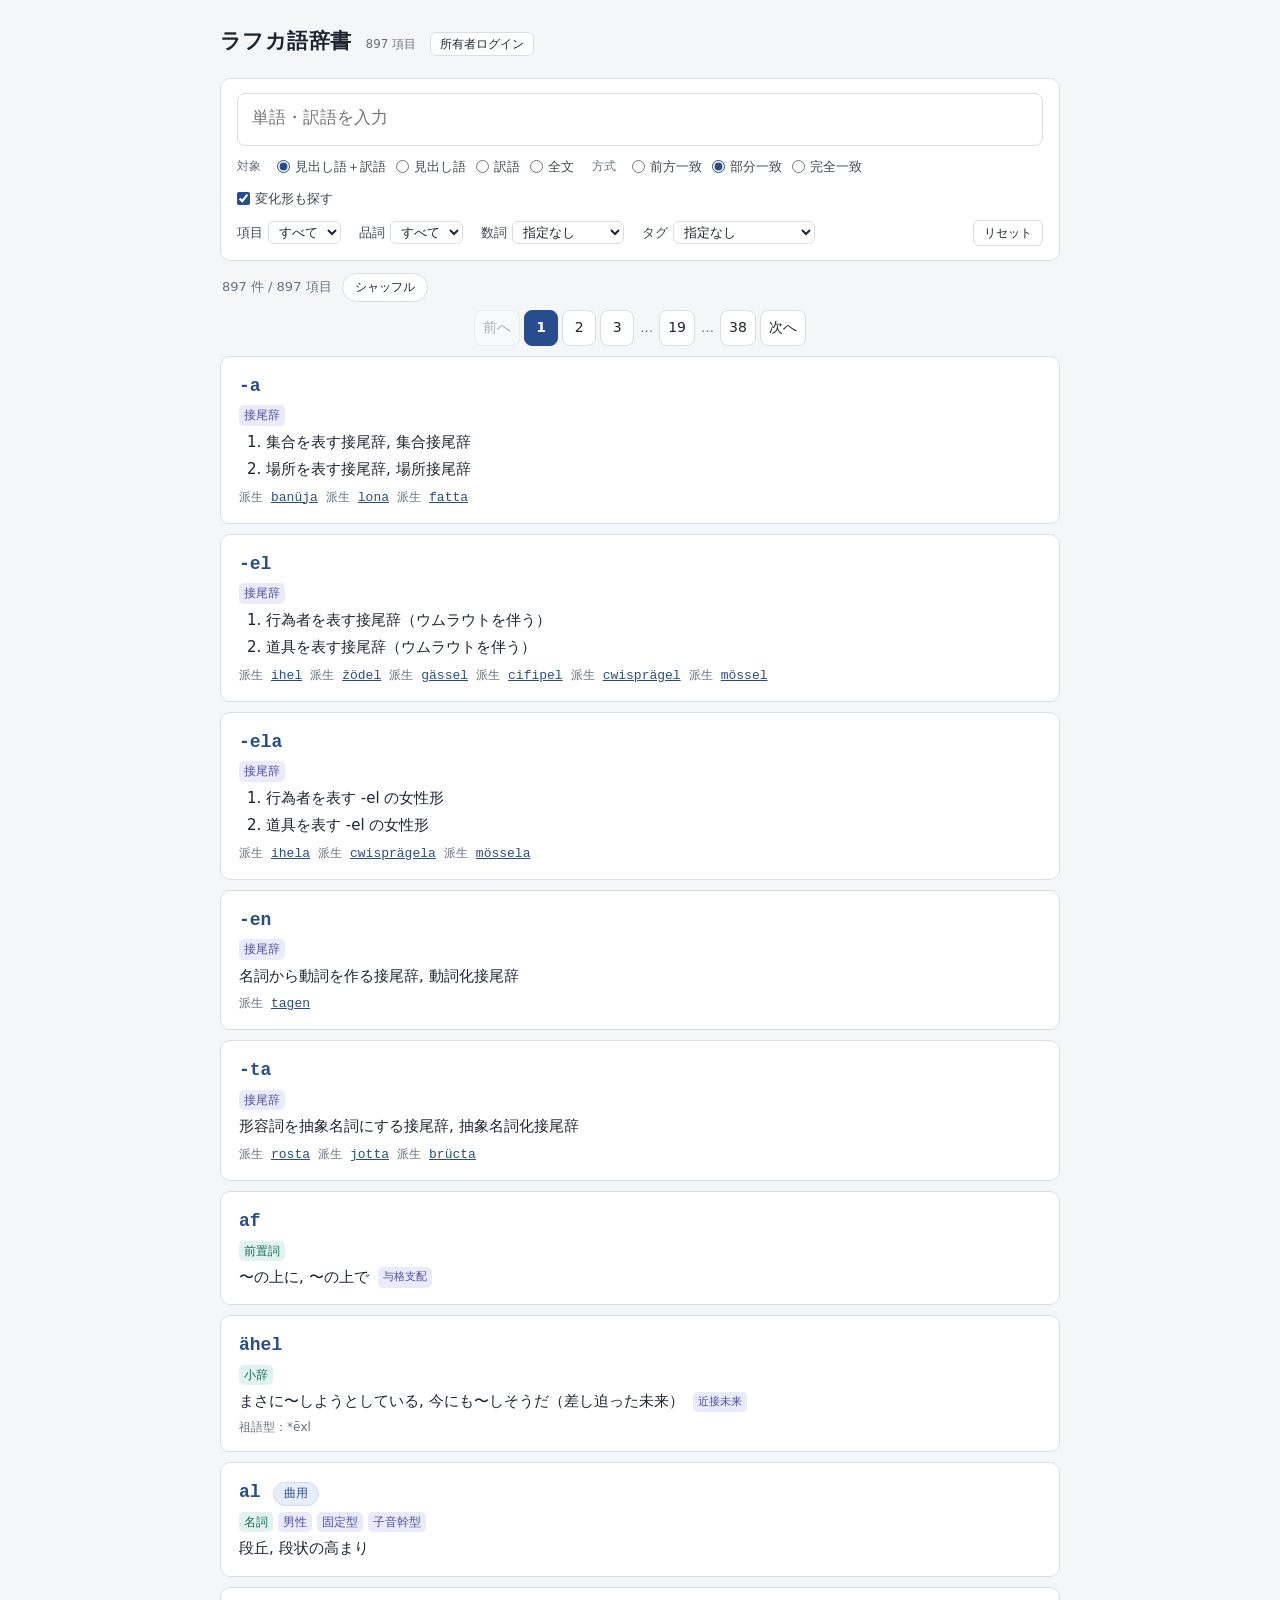
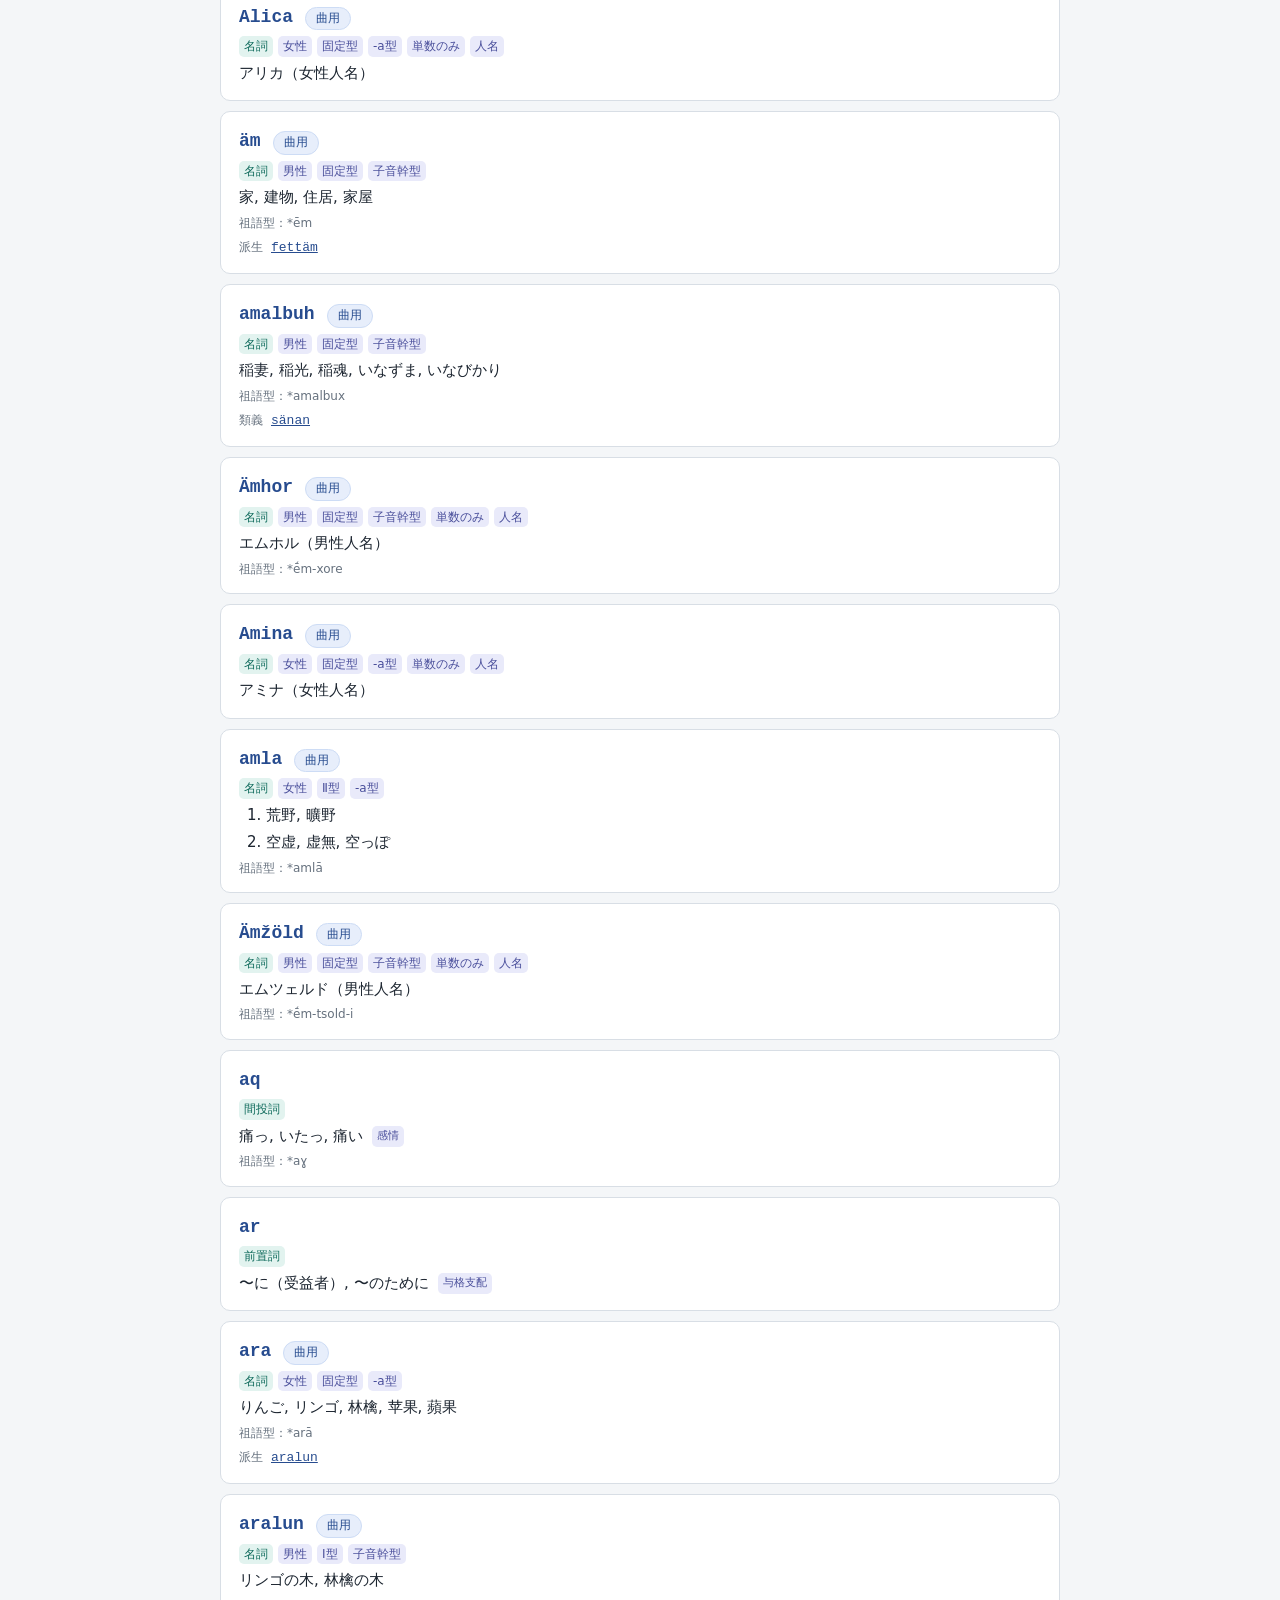
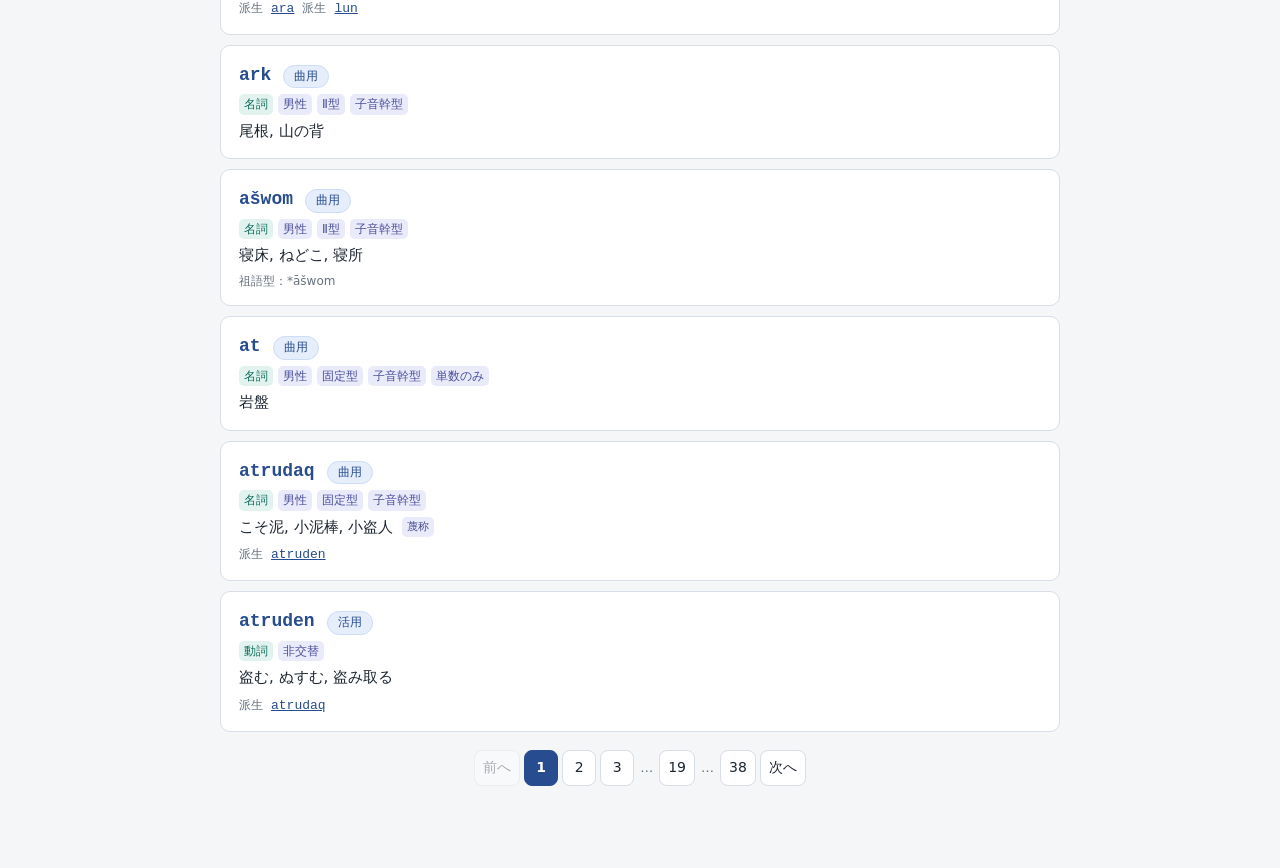
==== index.html @ 8bf3932c "Update dictionary entries: -ta, brücta, brüq" ====
<!doctype html>
<html lang="ja">
<head>
  <meta charset="utf-8">
  <meta name="viewport" content="width=device-width, initial-scale=1">
  <meta name="color-scheme" content="light">
  <meta name="robots" content="noindex, nofollow, noarchive">
  <meta http-equiv="Content-Security-Policy" content="default-src 'none'; script-src 'unsafe-inline'; style-src 'unsafe-inline'; img-src data:; connect-src https://api.github.com; base-uri 'none'; form-action 'none'">
  <title>ラフカ語辞書</title>
  <style>:root {
  --ink: #1c2530;
  --paper: #f4f6f8;
  --card: #ffffff;
  --line: #d8dee5;
  --accent: #274c8f;
  --accent-bg: #e7eefb;
  --meta: #66717e;
  --pos: #0f6b5c;
  --pos-bg: #e2f3ef;
  --class: #4a4f9b;
  --class-bg: #e9eafa;
}
* {
  box-sizing: border-box;
}
[hidden] {
  display: none !important;
}
body {
  margin: 0;
  background: var(--paper);
  color: var(--ink);
  font-family: 'Hiragino Sans', 'Noto Sans JP', 'Yu Gothic UI', system-ui, sans-serif;
  font-size: 15px;
  line-height: 1.7;
}
.wrap {
  max-width: 880px;
  margin: 0 auto;
  padding: 24px 20px 64px;
}
header {
  display: flex;
  align-items: baseline;
  gap: 14px;
  flex-wrap: wrap;
  margin-bottom: 12px;
}
header h1 {
  font-size: 21px;
  margin: 0;
  letter-spacing: 0.02em;
}
.stat {
  font-size: 12px;
  color: var(--meta);
}
a {
  color: var(--accent);
}
button,
input,
select {
  font: inherit;
}
button {
  cursor: pointer;
}
button,
select {
  color: var(--ink);
}
:focus-visible {
  outline: 2px solid var(--accent);
  outline-offset: 2px;
}
.searchbar {
  position: sticky;
  top: 0;
  z-index: 5;
  background: var(--paper);
  padding: 6px 0 12px;
}
.panel {
  background: var(--card);
  border: 1px solid var(--line);
  border-radius: 10px;
  padding: 14px 16px;
}
#query {
  width: 100%;
  min-width: 0;
  color: var(--ink);
  background: var(--card);
  font-size: 17px;
  padding: 11px 14px;
  border: 1px solid var(--line);
  border-radius: 8px;
  font-family: 'SF Mono', Consolas, 'Noto Sans Mono', monospace;
}
#query:focus {
  outline: 2px solid var(--accent);
  outline-offset: 1px;
  border-color: var(--accent);
}
.opts {
  display: flex;
  gap: 10px 18px;
  flex-wrap: wrap;
  margin-top: 10px;
  font-size: 13px;
  color: #3d4652;
}
.opts label {
  display: flex;
  align-items: center;
  gap: 5px;
  cursor: pointer;
}
.opts fieldset {
  border: none;
  margin: 0;
  padding: 0;
  display: flex;
  gap: 10px;
  align-items: center;
  flex-wrap: wrap;
}
.opts legend {
  float: left;
  padding: 0 6px 0 0;
  color: var(--meta);
  font-size: 12px;
}
.opts input {
  margin: 0;
  accent-color: var(--accent);
}
.opts select {
  max-width: 190px;
  font-size: 13px;
  padding: 2px 6px;
  border: 1px solid var(--line);
  border-radius: 6px;
  background: var(--card);
}
#reset,
#clear-tag {
  font-size: 12px;
  border: 1px solid var(--line);
  border-radius: 6px;
  background: var(--card);
  padding: 2px 10px;
}
#reset {
  margin-left: auto;
}
.result-bar {
  display: flex;
  align-items: center;
  flex-wrap: wrap;
  gap: 10px;
  font-size: 12px;
  color: var(--meta);
  margin: 0 2px 8px;
}
#count {
  font-size: 13px;
  margin: 0;
}
#shuffle {
  padding: 3px 12px;
  font-size: 12px;
  border: 1px solid var(--line);
  border-radius: 99px;
  background: var(--card);
}
#shuffle:hover:not(:disabled) {
  border-color: var(--accent);
  color: var(--accent);
}
#shuffle:disabled {
  opacity: 0.35;
  cursor: default;
}
.entry {
  background: var(--card);
  border: 1px solid var(--line);
  border-radius: 10px;
  padding: 14px 18px;
  margin-bottom: 10px;
  overflow-wrap: anywhere;
}
.entry-head {
  display: flex;
  gap: 12px;
  align-items: baseline;
  flex-wrap: wrap;
  margin-bottom: 4px;
}
.entry h2 {
  margin: 0;
  font-size: 18px;
  font-family: 'SF Mono', Consolas, monospace;
  color: var(--accent);
}
.conjbtn {
  font-size: 11.5px;
  color: var(--accent);
  background: var(--accent-bg);
  border: 1px solid #cddcf5;
  border-radius: 99px;
  padding: 1px 10px;
}
.conjbtn:hover {
  background: #d8e5fa;
}
.conjbtn[aria-expanded='true'] {
  background: var(--accent);
  border-color: var(--accent);
  color: #fff;
}
.tags {
  display: flex;
  flex-wrap: wrap;
  gap: 3px 5px;
  margin: 0 0 4px;
}
.tag {
  border: none;
  border-radius: 5px;
  padding: 0 5px;
  font-size: 12px;
  line-height: 1.7;
  color: var(--class);
  background: var(--class-bg);
}
.tag.pos {
  color: var(--pos);
  background: var(--pos-bg);
}
.tag:hover {
  text-decoration: underline;
}
.meaning {
  margin: 0;
  white-space: pre-wrap;
}
.meaning.senses {
  padding-left: 1.8em;
}
.meaning.senses li + li {
  margin-top: 2px;
}
.etym {
  margin: 2px 0 0;
  font-size: 12px;
  color: var(--meta);
}
.forms {
  margin: 8px 0 4px;
  padding: 10px 14px;
  background: #f8fafb;
  border: 1px solid var(--line);
  border-radius: 8px;
}
.forms h3 {
  margin: 12px 0 4px;
  font-size: 13px;
  font-weight: 600;
}
.forms h3:first-child {
  margin-top: 0;
}
.table-wrap {
  overflow-x: auto;
}
table {
  border-collapse: collapse;
  font-size: 14px;
  width: 100%;
}
th {
  text-align: left;
  font-weight: 400;
  color: var(--meta);
  padding: 2px 14px 2px 0;
  white-space: nowrap;
  vertical-align: top;
  font-size: 12px;
}
thead th {
  border-bottom: 1px solid var(--line);
}
td {
  padding: 3px 14px 3px 0;
  vertical-align: top;
}
td:last-child {
  padding-right: 0;
}
.cell-value {
  font-family: 'SF Mono', Consolas, monospace;
}
.relations {
  display: flex;
  flex-wrap: wrap;
  align-items: baseline;
  gap: 2px 8px;
  font-size: 12px;
  color: var(--meta);
  margin-top: 4px;
}
.relation {
  border: none;
  padding: 0;
  background: none;
  font-family: 'SF Mono', Consolas, monospace;
  font-size: 13px;
  color: var(--accent);
  text-decoration: underline;
}
.empty {
  padding: 10px 14px;
  border: 1px solid var(--line);
  border-radius: 8px;
  background: var(--card);
  font-size: 13px;
}
.pager {
  display: flex;
  justify-content: center;
  align-items: center;
  flex-wrap: wrap;
  gap: 4px;
  margin: 18px 0;
  font-size: 13px;
}
#pager-top {
  margin: 4px 0 10px;
}
.pager button {
  min-width: 34px;
  height: 36px;
  padding: 0 8px;
  font-size: 14px;
  border: 1px solid var(--line);
  border-radius: 8px;
  background: var(--card);
}
.pager button:hover:not(:disabled) {
  border-color: var(--accent);
  color: var(--accent);
}
.pager button:disabled {
  opacity: 0.35;
  cursor: default;
}
.pager button[aria-current='page'],
.pager button[aria-current='page']:hover {
  background: var(--accent);
  border-color: var(--accent);
  color: #fff;
  font-weight: 600;
}
.pager .gap {
  color: var(--meta);
  padding: 0 2px;
}
@media (max-width: 560px) {
  .wrap {
    padding: 16px 12px 40px;
  }
  header {
    gap: 4px 12px;
    margin-bottom: 8px;
  }
  header h1 {
    font-size: 20px;
  }
  .searchbar {
    position: static;
  }
  .panel {
    padding: 12px;
  }
  .opts {
    gap: 8px 12px;
  }
  .opts fieldset {
    gap: 6px 10px;
  }
  .entry {
    padding: 12px 14px;
  }
  .forms {
    padding: 8px 10px;
  }
}
/* Editing controls stay out of the reading view. */
textarea {
  font: inherit;
}
#edit-mode,
.editor-toolbar button,
.entry-edit-controls button,
.editor-dialog button {
  border: 1px solid var(--line);
  border-radius: 6px;
  background: var(--card);
  padding: 4px 10px;
  font-size: 13px;
}
#edit-mode {
  font-size: 12px;
  padding: 1px 9px;
}
.editor-toolbar {
  display: flex;
  flex-wrap: wrap;
  gap: 8px;
  margin: 12px 0;
}
.edit-status {
  font-size: 13px;
  margin: 4px 0;
  width: 100%;
  overflow-wrap: anywhere;
}
.entry-edit-controls {
  display: flex;
  gap: 8px;
  margin-top: 8px;
}
.entry-edit-controls:empty {
  display: none;
}
.editor-dialog {
  width: min(760px, calc(100% - 24px));
  max-height: calc(100dvh - 32px);
  padding: 20px;
  border: 1px solid var(--line);
  border-radius: 10px;
  color: var(--ink);
  background: var(--card);
  overflow: auto;
}
.editor-dialog::backdrop {
  background: #1c253080;
}
.editor-dialog h2 {
  font-size: 19px;
  margin: 0 0 12px;
}
.editor-dialog h3 {
  font-size: 15px;
  margin: 20px 0 8px;
}
.editor-dialog input,
.editor-dialog select,
.editor-dialog textarea {
  width: 100%;
  min-width: 0;
  border: 1px solid var(--line);
  border-radius: 5px;
  background: white;
  color: var(--ink);
  padding: 6px 8px;
}
.editor-dialog input {
  font-family: 'SF Mono', Consolas, monospace;
}
.editor-dialog label {
  display: block;
  font-size: 13px;
}
.editor-grid {
  display: grid;
  grid-template-columns: 1fr 1fr;
  gap: 12px;
}
.editor-grid .wide {
  grid-column: 1 / -1;
}
.field-hint {
  grid-column: 1 / -1;
  margin-top: -8px;
  font-size: 12px;
  color: var(--meta);
}
.editor-dialog textarea {
  display: block;
  resize: vertical;
}
.editor-actions {
  display: flex;
  flex-wrap: wrap;
  gap: 10px;
  position: sticky;
  bottom: -20px;
  padding: 16px 0;
  background: white;
  border-top: 1px solid var(--line);
  margin-top: 20px;
}
.editor-actions .danger {
  color: #a72020;
  margin-left: auto;
}
.editor-dialog button.primary {
  background: var(--accent);
  color: white;
  border-color: var(--accent);
}
.editor-dialog button:disabled,
.editor-toolbar button:disabled {
  opacity: 0.45;
  cursor: default;
}
.edit-error {
  color: #a22b2b;
  font-size: 13px;
  margin: 0 0 10px;
}
.edit-error:empty {
  display: none;
}
.edit-table {
  min-width: 0;
  border: 1px solid var(--line);
  padding: 10px;
  margin: 10px 0;
  border-radius: 6px;
}
.edit-table legend {
  font-size: 12px;
  color: var(--meta);
}
.edit-table-heading {
  display: flex;
  gap: 8px;
  margin-bottom: 12px;
}
.edit-table-heading button {
  flex-shrink: 0;
}
.form-edit-row {
  display: grid;
  grid-template-columns: minmax(0, 1fr) minmax(0, 1.4fr) auto;
  gap: 7px;
  margin-bottom: 7px;
  align-items: start;
}
.form-edit-row input:first-child {
  font-family: inherit;
  font-size: 13px;
}
.change-row {
  display: flex;
  align-items: baseline;
  gap: 8px;
  margin-bottom: 8px;
  flex-wrap: wrap;
}
.relation-edit-row {
  display: grid;
  grid-template-columns: minmax(90px, 0.7fr) minmax(0, 2fr) auto;
  gap: 7px;
  align-items: start;
  margin-bottom: 12px;
}
.relation-picker {
  min-width: 0;
}
.relation-popup {
  margin-top: 4px;
  border: 1px solid var(--line);
  border-radius: 5px;
  overflow: hidden;
  background: white;
}
.relation-options {
  max-height: 240px;
  overflow-y: auto;
  overscroll-behavior: contain;
}
.editor-dialog .relation-option {
  display: block;
  width: 100%;
  border: 0;
  border-radius: 0;
  border-bottom: 1px solid var(--line);
  padding: 9px 10px;
  text-align: left;
  overflow-wrap: anywhere;
}
.editor-dialog .relation-option:hover,
.editor-dialog .relation-option[aria-selected='true'] {
  background: #eaf0fb;
}
.relation-option-title {
  display: flex;
  flex-wrap: wrap;
  gap: 8px;
  align-items: baseline;
}
.relation-option-title strong {
  font-size: 15px;
}
.relation-pos,
.relation-meaning,
.relation-status {
  font-size: 12px;
  color: var(--meta);
}
.relation-meaning {
  display: block;
  margin-top: 3px;
  white-space: pre-line;
}
.relation-status {
  margin: 0;
  padding: 7px 10px;
}
#owner-login {
  width: min(460px, calc(100% - 24px));
}
#owner-login p {
  font-size: 13px;
}
#owner-login label {
  margin-top: 16px;
}
#owner-login button {
  margin-right: 8px;
}
#changes-dialog > button {
  margin: 8px 8px 0 0;
}
@media (max-width: 560px) {
  .editor-dialog {
    padding: 14px;
  }
  .editor-grid {
    grid-template-columns: 1fr;
  }
  .editor-actions {
    bottom: -14px;
  }
  .form-edit-row {
    grid-template-columns: minmax(0, 1fr) auto;
  }
  .form-edit-row input:first-child {
    grid-column: 1;
  }
  .form-edit-row input:nth-child(2),
  .form-edit-row select {
    grid-column: 1;
    grid-row: 2;
  }
  .form-edit-row button {
    grid-column: 2;
    grid-row: 1 / 3;
  }
  .relation-edit-row {
    grid-template-columns: minmax(0, 1fr) auto;
  }
  .relation-edit-row > select {
    grid-column: 1;
    grid-row: 1;
  }
  .relation-picker {
    grid-column: 1 / -1;
    grid-row: 2;
  }
  .relation-edit-row > button {
    grid-column: 2;
    grid-row: 1;
  }
}

.form-edit-row:has(button:nth-child(4)) {
  grid-template-columns: minmax(0, 1fr) minmax(0, 1.4fr) auto auto;
}
@media (max-width: 560px) {
  .form-edit-row:has(button:nth-child(4)) {
    grid-template-columns: minmax(0, 1fr) auto;
  }
  .form-edit-row button:nth-child(3) {
    grid-row: 1;
  }
  .form-edit-row button:nth-child(4) {
    grid-row: 2;
  }
}

.sense-tags {
  display: inline-flex;
  flex-wrap: wrap;
  gap: 4px;
  margin-left: 9px;
  vertical-align: middle;
}
.sense-tags .tag {
  font-size: 11px;
  padding: 1px 5px;
}
.sense-editor {
  border: 1px solid var(--line);
  padding: 10px;
  margin: 0 0 12px;
  min-width: 0;
}
.sense-editor > legend {
  font-size: 13px;
}
.sense-editor details {
  margin-top: 8px;
  font-size: 12px;
}
.sense-editor summary {
  cursor: pointer;
  overflow-wrap: anywhere;
}
.sense-tag-group {
  border: 0;
  padding: 4px 0;
  margin: 8px 0;
}
.sense-tag-group legend {
  color: var(--meta);
}
.editor-dialog .sense-tag-group label {
  display: inline-flex;
  align-items: center;
  gap: 4px;
  margin-right: 14px;
}
.editor-dialog .sense-tag-group input {
  width: auto;
}
.sense-actions {
  display: flex;
  gap: 8px;
  margin-top: 8px;
}
.sense-actions:empty {
  display: none;
}
#add-sense {
  justify-self: start;
}
</style>
</head>
<body>
<div class="wrap">
  <header>
    <h1>ラフカ語辞書</h1>
    <span class="stat" id="stat"></span>
  </header>
  <main>
    <div class="searchbar"><form id="search-form" class="panel" role="search">
      <input id="query" type="search" placeholder="単語・訳語を入力" aria-label="検索語" autocomplete="off" spellcheck="false">
      <div class="opts">
        <fieldset><legend>対象</legend>
          <label><input type="radio" name="scope" value="both" checked>見出し語＋訳語</label>
          <label><input type="radio" name="scope" value="head">見出し語</label>
          <label><input type="radio" name="scope" value="trans">訳語</label>
          <label><input type="radio" name="scope" value="full">全文</label>
        </fieldset>
        <fieldset><legend>方式</legend>
          <label><input type="radio" name="mode" value="prefix">前方一致</label>
          <label><input type="radio" name="mode" value="partial" checked>部分一致</label>
          <label><input type="radio" name="mode" value="exact">完全一致</label>
        </fieldset>
      </div>
      <div class="opts">
        <label><input id="useinfl" type="checkbox" checked>変化形も探す</label>
      </div>
      <div class="opts filters">
        <label>項目 <select id="kind"><option value="">すべて</option><option>単語</option><option>接辞</option><option>接頭辞</option><option>接尾辞</option><option>慣用句</option></select></label>
        <label id="pos-filter">品詞 <select id="pos"><option value="">すべて</option></select></label>
        <label id="numeral-filter">数詞 <select id="numeral"><option value="">指定なし</option><option value="all">すべての数詞</option><option>基数</option><option>序数</option></select></label>
        <label id="gender-filter" hidden>性 <select id="gender" disabled><option value="">すべて</option><option value="M">男性</option><option value="F">女性</option><option value="N">中性</option></select></label>
        <label id="class-filter" hidden>分類 <select id="class" disabled><option value="">すべて</option></select></label>
        <label>タグ <select id="tag-filter"><option value="">指定なし</option></select></label>
        <button type="button" id="reset">リセット</button>
      </div>
    </form></div>
    <div class="result-bar"><p id="count" role="status" aria-live="polite"></p><button id="shuffle" type="button">シャッフル</button><span id="active-tag"></span><button id="clear-tag" hidden>タグ解除</button></div>
    <nav id="pager-top" class="pager" aria-label="検索結果のページ（上）"></nav>
    <div id="results"></div>
    <nav id="pager-bottom" class="pager" aria-label="検索結果のページ（下）"></nav>
  </main>
  <noscript>検索と語形表の表示にはJavaScriptを有効にしてください。</noscript>
</div>
<script id="dictionary-data">const DATA = {"partsOfSpeech":["名詞","代名詞","動詞","形容詞","連体詞","副詞","前置詞","接続詞","小辞","間投詞"],"entries":[{"id":"15f28641a962375b","head":"-a","pos":"","kind":"接辞","numeralType":"","numberRestriction":"","meaning":"集合を表す接尾辞, 集合接尾辞\n場所を表す接尾辞, 場所接尾辞","tags":["接尾辞"],"gender":"","class":"","protoForms":[],"relations":[{"title":"派生","head":"banüja","id":"f06ee3d86d16df71"},{"title":"派生","head":"lona","id":"14972890d454d124"},{"title":"派生","head":"fatta","id":"b48f6d73fd53af82"}],"senseTags":[],"tables":[]},{"id":"3f10bbf80aafb26c","head":"-el","pos":"","kind":"接辞","numeralType":"","numberRestriction":"","meaning":"行為者を表す接尾辞（ウムラウトを伴う）\n道具を表す接尾辞（ウムラウトを伴う）","tags":["接尾辞"],"gender":"","class":"","protoForms":[],"relations":[{"title":"派生","head":"ihel","id":"01973c72e1f0da30"},{"title":"派生","head":"žödel","id":"0f4985c0d0f4e429"},{"title":"派生","head":"gässel","id":"c159fe727e2372b6"},{"title":"派生","head":"cifipel","id":"75339c68048df859"},{"title":"派生","head":"cwisprägel","id":"e9687dd46f8fd589"},{"title":"派生","head":"mössel","id":"4f2d0b80cc97f2c5"}],"senseTags":[],"tables":[]},{"id":"26ae1ba4c255015d","head":"-ela","pos":"","kind":"接辞","numeralType":"","numberRestriction":"","meaning":"行為者を表す -el の女性形\n道具を表す -el の女性形","tags":["接尾辞"],"gender":"","class":"","protoForms":[],"relations":[{"title":"派生","head":"ihela","id":"12c9228c8b983745"},{"title":"派生","head":"cwisprägela","id":"d6ecd25d1b32edbb"},{"title":"派生","head":"mössela","id":"77eafa7f79fbac4a"}],"senseTags":[],"tables":[]},{"id":"b64df55cb77c185e","head":"-en","pos":"","kind":"接辞","numeralType":"","numberRestriction":"","meaning":"名詞から動詞を作る接尾辞, 動詞化接尾辞","tags":["接尾辞"],"gender":"","class":"","protoForms":[],"relations":[{"title":"派生","head":"tagen","id":"2887a986f74d8550"}],"senseTags":[],"tables":[]},{"id":"879826555bd03286","head":"-ta","pos":"","kind":"接辞","numeralType":"","numberRestriction":"","meaning":"形容詞を抽象名詞にする接尾辞, 抽象名詞化接尾辞","tags":["接尾辞"],"gender":"","class":"","protoForms":[],"relations":[{"title":"派生","head":"rosta","id":"5667f45ff712e306"},{"title":"派生","head":"jotta","id":"6af8245c60ae0785"},{"title":"派生","id":"340f5f311e35d48e","head":"brücta"}],"senseTags":[],"tables":[]},{"id":"531575f4b132cf4e","head":"af","pos":"前置詞","kind":"単語","numeralType":"","numberRestriction":"","meaning":"〜の上に, 〜の上で","tags":["前置詞"],"gender":"","class":"","protoForms":[],"relations":[],"senseTags":[{"meaning":"〜の上に, 〜の上で","tags":["与格支配"]}],"tables":[]},{"id":"5aa5a851bfd23be2","head":"ähel","pos":"小辞","kind":"単語","numeralType":"","numberRestriction":"","meaning":"まさに〜しようとしている, 今にも〜しそうだ（差し迫った未来）","tags":["小辞"],"gender":"","class":"","protoForms":["*ēxl"],"relations":[],"senseTags":[{"meaning":"まさに〜しようとしている, 今にも〜しそうだ（差し迫った未来）","tags":["近接未来"]}],"tables":[]},{"id":"e997f661d14137da","head":"al","pos":"名詞","kind":"単語","numeralType":"","numberRestriction":"","meaning":"段丘, 段状の高まり","tags":["名詞","男性","固定型","子音幹型"],"gender":"M","class":"固定型","protoForms":[],"relations":[],"tables":[{"title":"曲用","columns":["単数","複数"],"rows":[{"label":"主格","cells":[{"label":"単数主格","value":"al"},{"label":"複数主格","value":"ales"}]},{"label":"属格","cells":[{"label":"単数属格","value":"alen"},{"label":"複数属格","value":"alens"}]},{"label":"与格","cells":[{"label":"単数与格","value":"äler"},{"label":"複数与格","value":"älers"}]},{"label":"奪格","cells":[{"label":"単数奪格","value":"alu"},{"label":"複数奪格","value":"alus"}]},{"label":"再帰格","cells":[{"label":"単数再帰格","value":"alel"},{"label":"複数再帰格","value":"alels"}]}]}]},{"id":"b9977f8bef158422","head":"Alica","pos":"名詞","kind":"単語","numeralType":"","numberRestriction":"singular","meaning":"アリカ（女性人名）","tags":["名詞","女性","固定型","-a型","単数のみ","人名"],"gender":"F","class":"固定型","protoForms":[],"relations":[],"senseTags":[],"tables":[{"title":"曲用","columns":["単数"],"rows":[{"label":"主格","cells":[{"label":"単数主格","value":"Alica"}]},{"label":"属格","cells":[{"label":"単数属格","value":"Alican"}]},{"label":"与格","cells":[{"label":"単数与格","value":"Alicar"}]},{"label":"奪格","cells":[{"label":"単数奪格","value":"Alico"}]},{"label":"再帰格","cells":[{"label":"単数再帰格","value":"Alical"}]}]}]},{"id":"fe0e6ddb5424190e","head":"äm","pos":"名詞","kind":"単語","numeralType":"","numberRestriction":"","meaning":"家, 建物, 住居, 家屋","tags":["名詞","男性","固定型","子音幹型"],"gender":"M","class":"固定型","protoForms":["*ēm"],"relations":[{"title":"派生","head":"fettäm","id":"94c718b2df03a305"}],"senseTags":[],"inflection":{"version":1,"settings":{"nounPattern":"auto"},"overrides":{},"omitted":[]},"tables":[{"title":"曲用","columns":["単数","複数"],"rows":[{"label":"主格","cells":[{"label":"単数主格","value":"äm"},{"label":"複数主格","value":"ämes"}]},{"label":"属格","cells":[{"label":"単数属格","value":"ämen"},{"label":"複数属格","value":"ämens"}]},{"label":"与格","cells":[{"label":"単数与格","value":"ämer"},{"label":"複数与格","value":"ämers"}]},{"label":"奪格","cells":[{"label":"単数奪格","value":"ämu"},{"label":"複数奪格","value":"ämus"}]},{"label":"再帰格","cells":[{"label":"単数再帰格","value":"ämel"},{"label":"複数再帰格","value":"ämels"}]}]}]},{"id":"75ef390c42e535d0","head":"amalbuh","pos":"名詞","kind":"単語","numeralType":"","numberRestriction":"","meaning":"稲妻, 稲光, 稲魂, いなずま, いなびかり","tags":["名詞","男性","固定型","子音幹型"],"gender":"M","class":"固定型","protoForms":["*amalbux"],"relations":[{"title":"類義","id":"c30d9cc890d927f4","head":"sänan"}],"senseTags":[],"inflection":{"version":1,"settings":{"nounPattern":"auto"},"overrides":{},"omitted":[]},"tables":[{"title":"曲用","columns":["単数","複数"],"rows":[{"label":"主格","cells":[{"label":"単数主格","value":"amalbuh"},{"label":"複数主格","value":"amalbuhes"}]},{"label":"属格","cells":[{"label":"単数属格","value":"amalbuhen"},{"label":"複数属格","value":"amalbuhens"}]},{"label":"与格","cells":[{"label":"単数与格","value":"amalbüher"},{"label":"複数与格","value":"amalbühers"}]},{"label":"奪格","cells":[{"label":"単数奪格","value":"amalbuhu"},{"label":"複数奪格","value":"amalbuhus"}]},{"label":"再帰格","cells":[{"label":"単数再帰格","value":"amalbuhel"},{"label":"複数再帰格","value":"amalbuhels"}]}]}]},{"id":"c1a2fcb1b36bff71","head":"Ämhor","pos":"名詞","kind":"単語","numeralType":"","numberRestriction":"singular","meaning":"エムホル（男性人名）","tags":["名詞","男性","固定型","子音幹型","単数のみ","人名"],"gender":"M","class":"固定型","protoForms":["*ḗm-xore"],"relations":[],"senseTags":[],"inflection":{"version":1,"settings":{"nounPattern":"auto"},"overrides":{},"omitted":[]},"tables":[{"title":"曲用","columns":["単数"],"rows":[{"label":"主格","cells":[{"label":"単数主格","value":"Ämhor"}]},{"label":"属格","cells":[{"label":"単数属格","value":"Ämhoren"}]},{"label":"与格","cells":[{"label":"単数与格","value":"Ämhörer"}]},{"label":"奪格","cells":[{"label":"単数奪格","value":"Ämhoru"}]},{"label":"再帰格","cells":[{"label":"単数再帰格","value":"Ämhorel"}]}]}]},{"id":"0629edf6c59c575b","head":"Amina","pos":"名詞","kind":"単語","numeralType":"","numberRestriction":"singular","meaning":"アミナ（女性人名）","tags":["名詞","女性","固定型","-a型","単数のみ","人名"],"gender":"F","class":"固定型","protoForms":[],"relations":[],"senseTags":[],"tables":[{"title":"曲用","columns":["単数"],"rows":[{"label":"主格","cells":[{"label":"単数主格","value":"Amina"}]},{"label":"属格","cells":[{"label":"単数属格","value":"Aminan"}]},{"label":"与格","cells":[{"label":"単数与格","value":"Aminar"}]},{"label":"奪格","cells":[{"label":"単数奪格","value":"Amino"}]},{"label":"再帰格","cells":[{"label":"単数再帰格","value":"Aminal"}]}]}]},{"id":"3d057fda858f9b07","head":"amla","pos":"名詞","kind":"単語","numeralType":"","numberRestriction":"","meaning":"荒野, 曠野\n空虚, 虚無, 空っぽ","tags":["名詞","女性","Ⅱ型","-a型"],"gender":"F","class":"Ⅱ型","protoForms":["*amlā"],"relations":[],"senseTags":[],"inflection":{"version":1,"settings":{"nounPattern":"auto","obliqueStem":"eml"},"overrides":{},"omitted":[]},"tables":[{"title":"曲用","columns":["単数","複数"],"rows":[{"label":"主格","cells":[{"label":"単数主格","value":"amla"},{"label":"複数主格","value":"emlas"}]},{"label":"属格","cells":[{"label":"単数属格","value":"emlan"},{"label":"複数属格","value":"emlans"}]},{"label":"与格","cells":[{"label":"単数与格","value":"emlar"},{"label":"複数与格","value":"emlars"}]},{"label":"奪格","cells":[{"label":"単数奪格","value":"emlo"},{"label":"複数奪格","value":"emlos"}]},{"label":"再帰格","cells":[{"label":"単数再帰格","value":"emlal"},{"label":"複数再帰格","value":"emlals"}]}]}]},{"id":"bdc4621a258b0bab","head":"Ämžöld","pos":"名詞","kind":"単語","numeralType":"","numberRestriction":"singular","meaning":"エムツェルド（男性人名）","tags":["名詞","男性","固定型","子音幹型","単数のみ","人名"],"gender":"M","class":"固定型","protoForms":["*ḗm-tsold-i"],"relations":[],"senseTags":[],"inflection":{"version":1,"settings":{"nounPattern":"auto"},"overrides":{},"omitted":[]},"tables":[{"title":"曲用","columns":["単数"],"rows":[{"label":"主格","cells":[{"label":"単数主格","value":"Ämžöld"}]},{"label":"属格","cells":[{"label":"単数属格","value":"Ämžölden"}]},{"label":"与格","cells":[{"label":"単数与格","value":"Ämžölder"}]},{"label":"奪格","cells":[{"label":"単数奪格","value":"Ämžöldu"}]},{"label":"再帰格","cells":[{"label":"単数再帰格","value":"Ämžöldel"}]}]}]},{"id":"9743f43978180060","head":"aq","pos":"間投詞","kind":"単語","numeralType":"","numberRestriction":"","meaning":"痛っ, いたっ, 痛い","tags":["間投詞"],"gender":"","class":"","protoForms":["*aɣ"],"relations":[],"senseTags":[{"meaning":"痛っ, いたっ, 痛い","tags":["感情"]}],"tables":[]},{"id":"b272cd98baf37f04","head":"ar","pos":"前置詞","kind":"単語","numeralType":"","numberRestriction":"","meaning":"〜に（受益者）, 〜のために","tags":["前置詞"],"gender":"","class":"","protoForms":[],"relations":[],"senseTags":[{"meaning":"〜に（受益者）, 〜のために","tags":["与格支配"]}],"tables":[]},{"id":"a147e6e223425f14","head":"ara","pos":"名詞","kind":"単語","numeralType":"","numberRestriction":"","meaning":"りんご, リンゴ, 林檎, 苹果, 蘋果","tags":["名詞","女性","固定型","-a型"],"gender":"F","class":"固定型","protoForms":["*arā"],"relations":[{"title":"派生","id":"f4a34967a7fb8101","head":"aralun"}],"senseTags":[],"inflection":{"version":1,"settings":{"nounPattern":"auto"},"overrides":{},"omitted":[]},"tables":[{"title":"曲用","columns":["単数","複数"],"rows":[{"label":"主格","cells":[{"label":"単数主格","value":"ara"},{"label":"複数主格","value":"aras"}]},{"label":"属格","cells":[{"label":"単数属格","value":"aran"},{"label":"複数属格","value":"arans"}]},{"label":"与格","cells":[{"label":"単数与格","value":"arar"},{"label":"複数与格","value":"arars"}]},{"label":"奪格","cells":[{"label":"単数奪格","value":"aro"},{"label":"複数奪格","value":"aros"}]},{"label":"再帰格","cells":[{"label":"単数再帰格","value":"aral"},{"label":"複数再帰格","value":"arals"}]}]}]},{"id":"f4a34967a7fb8101","head":"aralun","pos":"名詞","kind":"単語","numeralType":"","numberRestriction":"","meaning":"リンゴの木, 林檎の木","tags":["名詞","男性","Ⅰ型","子音幹型"],"gender":"M","class":"Ⅰ型","protoForms":[],"relations":[{"title":"派生","id":"a147e6e223425f14","head":"ara"},{"title":"派生","id":"dc7a77aaf2bb4e1b","head":"lun"}],"inflection":{"version":1,"settings":{"obliqueStem":"aralon","nounPattern":"auto"},"overrides":{},"omitted":[]},"tables":[{"title":"曲用","columns":["単数","複数"],"rows":[{"label":"主格","cells":[{"label":"単数主格","value":"aralun"},{"label":"複数主格","value":"aralones"}]},{"label":"属格","cells":[{"label":"単数属格","value":"aralonen"},{"label":"複数属格","value":"aralonens"}]},{"label":"与格","cells":[{"label":"単数与格","value":"aralöner"},{"label":"複数与格","value":"aralöners"}]},{"label":"奪格","cells":[{"label":"単数奪格","value":"aralonu"},{"label":"複数奪格","value":"aralonus"}]},{"label":"再帰格","cells":[{"label":"単数再帰格","value":"aralonel"},{"label":"複数再帰格","value":"aralonels"}]}]}]},{"id":"14d962418c47e141","head":"ark","pos":"名詞","kind":"単語","numeralType":"","numberRestriction":"","meaning":"尾根, 山の背","tags":["名詞","男性","Ⅱ型","子音幹型"],"gender":"M","class":"Ⅱ型","protoForms":[],"relations":[],"tables":[{"title":"曲用","columns":["単数","複数"],"rows":[{"label":"主格","cells":[{"label":"単数主格","value":"ark"},{"label":"複数主格","value":"erces"}]},{"label":"属格","cells":[{"label":"単数属格","value":"ercen"},{"label":"複数属格","value":"ercens"}]},{"label":"与格","cells":[{"label":"単数与格","value":"ercer"},{"label":"複数与格","value":"ercers"}]},{"label":"奪格","cells":[{"label":"単数奪格","value":"ercu"},{"label":"複数奪格","value":"ercus"}]},{"label":"再帰格","cells":[{"label":"単数再帰格","value":"ercel"},{"label":"複数再帰格","value":"ercels"}]}]}]},{"id":"b66becc88be1ad53","head":"ašwom","pos":"名詞","kind":"単語","numeralType":"","numberRestriction":"","meaning":"寝床, ねどこ, 寝所","tags":["名詞","男性","Ⅱ型","子音幹型"],"gender":"M","class":"Ⅱ型","protoForms":["*āšwom"],"relations":[],"senseTags":[],"tables":[{"title":"曲用","columns":["単数","複数"],"rows":[{"label":"主格","cells":[{"label":"単数主格","value":"ašwom"},{"label":"複数主格","value":"ašwumes"}]},{"label":"属格","cells":[{"label":"単数属格","value":"ašwumen"},{"label":"複数属格","value":"ašwumens"}]},{"label":"与格","cells":[{"label":"単数与格","value":"ašwümer"},{"label":"複数与格","value":"ašwümers"}]},{"label":"奪格","cells":[{"label":"単数奪格","value":"ašwumu"},{"label":"複数奪格","value":"ašwumus"}]},{"label":"再帰格","cells":[{"label":"単数再帰格","value":"ašwumel"},{"label":"複数再帰格","value":"ašwumels"}]}]}]},{"id":"d02801a311f3d35d","head":"at","pos":"名詞","kind":"単語","numeralType":"","numberRestriction":"singular","meaning":"岩盤","tags":["名詞","男性","固定型","子音幹型","単数のみ"],"gender":"M","class":"固定型","protoForms":[],"relations":[],"tables":[{"title":"曲用","columns":["単数"],"rows":[{"label":"主格","cells":[{"label":"単数主格","value":"at"}]},{"label":"属格","cells":[{"label":"単数属格","value":"aten"}]},{"label":"与格","cells":[{"label":"単数与格","value":"äter"}]},{"label":"奪格","cells":[{"label":"単数奪格","value":"atu"}]},{"label":"再帰格","cells":[{"label":"単数再帰格","value":"atel"}]}]}]},{"id":"ae0b90c8b35c059b","head":"atrudaq","pos":"名詞","kind":"単語","numeralType":"","numberRestriction":"","meaning":"こそ泥, 小泥棒, 小盗人","tags":["名詞","男性","固定型","子音幹型"],"gender":"M","class":"固定型","protoForms":[],"relations":[{"title":"派生","head":"atruden","id":"b80dde3e5d8a93c2"}],"senseTags":[{"meaning":"こそ泥, 小泥棒, 小盗人","tags":["蔑称"]}],"tables":[{"title":"曲用","columns":["単数","複数"],"rows":[{"label":"主格","cells":[{"label":"単数主格","value":"atrudaq"},{"label":"複数主格","value":"atrudaqes"}]},{"label":"属格","cells":[{"label":"単数属格","value":"atrudaqen"},{"label":"複数属格","value":"atrudaqens"}]},{"label":"与格","cells":[{"label":"単数与格","value":"atrudaqer"},{"label":"複数与格","value":"atrudaqers"}]},{"label":"奪格","cells":[{"label":"単数奪格","value":"atrudaqu"},{"label":"複数奪格","value":"atrudaqus"}]},{"label":"再帰格","cells":[{"label":"単数再帰格","value":"atrudaqel"},{"label":"複数再帰格","value":"atrudaqels"}]}]}]},{"id":"b80dde3e5d8a93c2","head":"atruden","pos":"動詞","kind":"単語","numeralType":"","numberRestriction":"","meaning":"盗む, ぬすむ, 盗み取る","tags":["動詞","非交替"],"gender":"","class":"非交替","protoForms":[],"relations":[{"title":"派生","head":"atrudaq","id":"ae0b90c8b35c059b"}],"senseTags":[],"tables":[{"title":"現在の人称活用","columns":["単数","複数"],"rows":[{"label":"1人称","cells":[{"label":"現在1単数","value":"atrudas"},{"label":"現在1複数","value":"atrudev"}]},{"label":"2人称","cells":[{"label":"現在2単数","value":"atrudeč"},{"label":"現在2複数","value":"atrudeg"}]},{"label":"3人称","cells":[{"label":"現在3単数","value":"atrud"},{"label":"現在3複数","value":"atruži"}]}]},{"title":"時制・法・非定形","columns":["語形"],"rows":[{"label":"不定形","cells":[{"label":"不定形","value":"atruden"}]},{"label":"アオリスト","cells":[{"label":"アオリスト","value":"atrudit"}]},{"label":"命令単数","cells":[{"label":"命令単数","value":"atrud"}]},{"label":"命令複数","cells":[{"label":"命令複数","value":"atrudeg"}]},{"label":"接続法","cells":[{"label":"接続法","value":"atrudes"}]},{"label":"条件法","cells":[{"label":"条件法","value":"atrudan"}]},{"label":"動名詞","cells":[{"label":"動名詞","value":"atrudad"}]},{"label":"過去分詞","cells":[{"label":"過去分詞","value":"dijatrutt"}]}]}]},{"id":"95475391e5ee00b9","head":"äv","pos":"小辞","kind":"単語","numeralType":"","numberRestriction":"","meaning":"〜できる（状況的可能）, 〜することが可能である","tags":["小辞"],"gender":"","class":"","protoForms":[],"relations":[],"senseTags":[{"meaning":"〜できる（状況的可能）, 〜することが可能である","tags":["状況的可能"]}],"tables":[]},{"id":"064fefc3c8a7abf8","head":"avena","pos":"名詞","kind":"単語","numeralType":"","numberRestriction":"","meaning":"豚, ぶた, ブタ","tags":["名詞","女性","Ⅱ型","-a型"],"gender":"F","class":"Ⅱ型","protoForms":["*awenā"],"relations":[{"title":"派生","head":"avenaq","id":"84c160598d9b79b4"},{"title":"派生","id":"9362900da3f0b881","head":"fettavena"}],"senseTags":[],"tables":[{"title":"曲用","columns":["単数","複数"],"rows":[{"label":"主格","cells":[{"label":"単数主格","value":"avena"},{"label":"複数主格","value":"ävinas"}]},{"label":"属格","cells":[{"label":"単数属格","value":"ävinan"},{"label":"複数属格","value":"ävinans"}]},{"label":"与格","cells":[{"label":"単数与格","value":"ävinar"},{"label":"複数与格","value":"ävinars"}]},{"label":"奪格","cells":[{"label":"単数奪格","value":"ävino"},{"label":"複数奪格","value":"ävinos"}]},{"label":"再帰格","cells":[{"label":"単数再帰格","value":"ävinal"},{"label":"複数再帰格","value":"ävinals"}]}]}]},{"id":"84c160598d9b79b4","head":"avenaq","pos":"名詞","kind":"単語","numeralType":"","numberRestriction":"","meaning":"豚野郎, ブタ野郎（罵語）","tags":["名詞","女性","固定型","子音幹型"],"gender":"F","class":"固定型","protoForms":[],"relations":[{"title":"派生","head":"avena","id":"064fefc3c8a7abf8"}],"senseTags":[{"meaning":"豚野郎, ブタ野郎（罵語）","tags":["蔑称"]}],"tables":[{"title":"曲用","columns":["単数","複数"],"rows":[{"label":"主格","cells":[{"label":"単数主格","value":"avenaq"},{"label":"複数主格","value":"avenaqes"}]},{"label":"属格","cells":[{"label":"単数属格","value":"avenaqen"},{"label":"複数属格","value":"avenaqens"}]},{"label":"与格","cells":[{"label":"単数与格","value":"avenaqer"},{"label":"複数与格","value":"avenaqers"}]},{"label":"奪格","cells":[{"label":"単数奪格","value":"avenaqu"},{"label":"複数奪格","value":"avenaqus"}]},{"label":"再帰格","cells":[{"label":"単数再帰格","value":"avenaqel"},{"label":"複数再帰格","value":"avenaqels"}]}]}]},{"id":"256231a51c5837aa","head":"ažmelen","pos":"動詞","kind":"単語","numeralType":"","numberRestriction":"","meaning":"始める, はじめる, 開始する, 着手する","tags":["動詞","e/i交替"],"gender":"","class":"e/i交替","protoForms":["*atsmel-"],"relations":[],"senseTags":[],"tables":[{"title":"現在の人称活用","columns":["単数","複数"],"rows":[{"label":"1人称","cells":[{"label":"現在1単数","value":"ažmilas"},{"label":"現在1複数","value":"ažmilev"}]},{"label":"2人称","cells":[{"label":"現在2単数","value":"ažmileč"},{"label":"現在2複数","value":"ažmileg"}]},{"label":"3人称","cells":[{"label":"現在3単数","value":"ažmil"},{"label":"現在3複数","value":"ažmilsi"}]}]},{"title":"時制・法・非定形","columns":["語形"],"rows":[{"label":"不定形","cells":[{"label":"不定形","value":"ažmelen"}]},{"label":"アオリスト","cells":[{"label":"アオリスト","value":"ažmel"}]},{"label":"命令単数","cells":[{"label":"命令単数","value":"ažmel"}]},{"label":"命令複数","cells":[{"label":"命令複数","value":"ažmeleg"}]},{"label":"接続法","cells":[{"label":"接続法","value":"ažmiles"}]},{"label":"条件法","cells":[{"label":"条件法","value":"ažmelan"}]},{"label":"動名詞","cells":[{"label":"動名詞","value":"ažmilad"}]},{"label":"過去分詞","cells":[{"label":"過去分詞","value":"dijažmilt"}]}]}]},{"id":"ca9e21860c9e81b0","head":"baca","pos":"名詞","kind":"単語","numeralType":"","numberRestriction":"","meaning":"左, ひだり, 左側, 左方","tags":["名詞","女性","Ⅱ型","-a型"],"gender":"F","class":"Ⅱ型","protoForms":["*bakā"],"relations":[],"senseTags":[],"tables":[{"title":"曲用","columns":["単数","複数"],"rows":[{"label":"主格","cells":[{"label":"単数主格","value":"baca"},{"label":"複数主格","value":"becas"}]},{"label":"属格","cells":[{"label":"単数属格","value":"becan"},{"label":"複数属格","value":"becans"}]},{"label":"与格","cells":[{"label":"単数与格","value":"becar"},{"label":"複数与格","value":"becars"}]},{"label":"奪格","cells":[{"label":"単数奪格","value":"beco"},{"label":"複数奪格","value":"becos"}]},{"label":"再帰格","cells":[{"label":"単数再帰格","value":"becal"},{"label":"複数再帰格","value":"becals"}]}]}]},{"id":"7395e3febdebb4f0","head":"Badre","pos":"名詞","kind":"単語","numeralType":"","numberRestriction":"singular","meaning":"バドレ（男性人名）","tags":["名詞","男性","固定型","短語尾母音型","単数のみ","人名"],"gender":"M","class":"固定型","protoForms":[],"relations":[],"senseTags":[],"tables":[{"title":"曲用","columns":["単数"],"rows":[{"label":"主格","cells":[{"label":"単数主格","value":"Badre"}]},{"label":"属格","cells":[{"label":"単数属格","value":"Badren"}]},{"label":"与格","cells":[{"label":"単数与格","value":"Badrer"}]},{"label":"奪格","cells":[{"label":"単数奪格","value":"Badru"}]},{"label":"再帰格","cells":[{"label":"単数再帰格","value":"Badrel"}]}]}]},{"id":"3ede76af49adcd1a","head":"bajen","pos":"動詞","kind":"単語","numeralType":"","numberRestriction":"","meaning":"笑う, わらう, 笑い声を上げる","tags":["動詞","母音幹","不規則活用"],"gender":"","class":"母音幹","protoForms":["*baʔ-"],"relations":[],"senseTags":[],"tables":[{"title":"現在の人称活用","columns":["単数","複数"],"rows":[{"label":"1人称","cells":[{"label":"現在1単数","value":"bas"},{"label":"現在1複数","value":"bav"}]},{"label":"2人称","cells":[{"label":"現在2単数","value":"bač"},{"label":"現在2複数","value":"bag"}]},{"label":"3人称","cells":[{"label":"現在3単数","value":"ba"},{"label":"現在3複数","value":"basi"}]}]},{"title":"時制・法・非定形","columns":["語形"],"rows":[{"label":"不定形","cells":[{"label":"不定形","value":"bajen"}]},{"label":"アオリスト","cells":[{"label":"アオリスト","value":"bat"}]},{"label":"命令単数","cells":[{"label":"命令単数","value":"ba"}]},{"label":"命令複数","cells":[{"label":"命令複数","value":"bag"}]},{"label":"接続法","cells":[{"label":"接続法","value":"bas"}]},{"label":"条件法","cells":[{"label":"条件法","value":"ban"}]},{"label":"動名詞","cells":[{"label":"動名詞","value":"bad"}]},{"label":"過去分詞","cells":[{"label":"過去分詞","value":"dibat"}]}]}]},{"id":"258cbaac2b416ec1","head":"balal","pos":"名詞","kind":"単語","numeralType":"","numberRestriction":"","meaning":"爪, つめ, ツメ","tags":["名詞","男性","Ⅱ型","子音幹型"],"gender":"M","class":"Ⅱ型","protoForms":["*bālal"],"relations":[],"senseTags":[],"tables":[{"title":"曲用","columns":["単数","複数"],"rows":[{"label":"主格","cells":[{"label":"単数主格","value":"balal"},{"label":"複数主格","value":"baleles"}]},{"label":"属格","cells":[{"label":"単数属格","value":"balelen"},{"label":"複数属格","value":"balelens"}]},{"label":"与格","cells":[{"label":"単数与格","value":"baleler"},{"label":"複数与格","value":"balelers"}]},{"label":"奪格","cells":[{"label":"単数奪格","value":"balelu"},{"label":"複数奪格","value":"balelus"}]},{"label":"再帰格","cells":[{"label":"単数再帰格","value":"balelel"},{"label":"複数再帰格","value":"balelels"}]}]}]},{"id":"5b6d9391c40271c9","head":"Balv","pos":"名詞","kind":"単語","numeralType":"","numberRestriction":"singular","meaning":"バルヴ（男性人名）","tags":["名詞","男性","固定型","子音幹型","単数のみ","人名"],"gender":"M","class":"固定型","protoForms":["*bálw-"],"relations":[],"senseTags":[],"inflection":{"version":1,"settings":{"nounPattern":"auto"},"overrides":{},"omitted":[]},"tables":[{"title":"曲用","columns":["単数"],"rows":[{"label":"主格","cells":[{"label":"単数主格","value":"Balv"}]},{"label":"属格","cells":[{"label":"単数属格","value":"Balven"}]},{"label":"与格","cells":[{"label":"単数与格","value":"Bälver"}]},{"label":"奪格","cells":[{"label":"単数奪格","value":"Balvu"}]},{"label":"再帰格","cells":[{"label":"単数再帰格","value":"Balvel"}]}]}]},{"id":"f97aba6ba9af5ec7","head":"balva","pos":"名詞","kind":"単語","numeralType":"","numberRestriction":"","meaning":"獅子, ライオン, しし","tags":["名詞","女性","Ⅱ型","-a型"],"gender":"F","class":"Ⅱ型","protoForms":["*balwā"],"relations":[],"senseTags":[],"tables":[{"title":"曲用","columns":["単数","複数"],"rows":[{"label":"主格","cells":[{"label":"単数主格","value":"balva"},{"label":"複数主格","value":"belvas"}]},{"label":"属格","cells":[{"label":"単数属格","value":"belvan"},{"label":"複数属格","value":"belvans"}]},{"label":"与格","cells":[{"label":"単数与格","value":"belvar"},{"label":"複数与格","value":"belvars"}]},{"label":"奪格","cells":[{"label":"単数奪格","value":"belvo"},{"label":"複数奪格","value":"belvos"}]},{"label":"再帰格","cells":[{"label":"単数再帰格","value":"belval"},{"label":"複数再帰格","value":"belvals"}]}]}]},{"id":"fdfe0d27f2f47ea3","head":"Balväm","pos":"名詞","kind":"単語","numeralType":"","numberRestriction":"singular","meaning":"バルヴェム（男性人名）","tags":["名詞","男性","固定型","子音幹型","単数のみ","人名"],"gender":"M","class":"固定型","protoForms":["*bálw-ēm"],"relations":[],"senseTags":[],"inflection":{"version":1,"settings":{"nounPattern":"auto"},"overrides":{},"omitted":[]},"tables":[{"title":"曲用","columns":["単数"],"rows":[{"label":"主格","cells":[{"label":"単数主格","value":"Balväm"}]},{"label":"属格","cells":[{"label":"単数属格","value":"Balvämen"}]},{"label":"与格","cells":[{"label":"単数与格","value":"Balvämer"}]},{"label":"奪格","cells":[{"label":"単数奪格","value":"Balvämu"}]},{"label":"再帰格","cells":[{"label":"単数再帰格","value":"Balvämel"}]}]}]},{"id":"e6f9fbd1062842c8","head":"bänn","pos":"名詞","kind":"単語","numeralType":"","numberRestriction":"singular","meaning":"学問, 学術, 学び","tags":["名詞","中性","固定型","子音幹型","単数のみ"],"gender":"N","class":"固定型","protoForms":[],"relations":[{"title":"派生","head":"bannen","id":"d46546c43fa4f847"}],"senseTags":[{"meaning":"学問, 学術, 学び","tags":["不可算"]}],"tables":[{"title":"曲用","columns":["単数"],"rows":[{"label":"主格","cells":[{"label":"単数主格","value":"bänn"}]},{"label":"属格","cells":[{"label":"単数属格","value":"bännen"}]},{"label":"与格","cells":[{"label":"単数与格","value":"bänner"}]},{"label":"奪格","cells":[{"label":"単数奪格","value":"bännu"}]},{"label":"再帰格","cells":[{"label":"単数再帰格","value":"bännel"}]}]}]},{"id":"d46546c43fa4f847","head":"bannen","pos":"動詞","kind":"単語","numeralType":"","numberRestriction":"","meaning":"学ぶ, まなぶ, 学習する, 勉強する","tags":["動詞","a/e交替"],"gender":"","class":"a/e交替","protoForms":[],"relations":[{"title":"派生","head":"bänn","id":"e6f9fbd1062842c8"}],"senseTags":[],"tables":[{"title":"現在の人称活用","columns":["単数","複数"],"rows":[{"label":"1人称","cells":[{"label":"現在1単数","value":"bennas"},{"label":"現在1複数","value":"bennev"}]},{"label":"2人称","cells":[{"label":"現在2単数","value":"benneč"},{"label":"現在2複数","value":"benneg"}]},{"label":"3人称","cells":[{"label":"現在3単数","value":"benn"},{"label":"現在3複数","value":"bennsi"}]}]},{"title":"時制・法・非定形","columns":["語形"],"rows":[{"label":"不定形","cells":[{"label":"不定形","value":"bannen"}]},{"label":"アオリスト","cells":[{"label":"アオリスト","value":"bann"}]},{"label":"命令単数","cells":[{"label":"命令単数","value":"bann"}]},{"label":"命令複数","cells":[{"label":"命令複数","value":"banneg"}]},{"label":"接続法","cells":[{"label":"接続法","value":"bennes"}]},{"label":"条件法","cells":[{"label":"条件法","value":"bannan"}]},{"label":"動名詞","cells":[{"label":"動名詞","value":"bennad"}]},{"label":"過去分詞","cells":[{"label":"過去分詞","value":"dibennt"}]}]}]},{"id":"0ff4013c884bdb74","head":"banüj","pos":"名詞","kind":"単語","numeralType":"","numberRestriction":"","meaning":"車輪, 車の輪, ホイール","tags":["名詞","中性","固定型","子音幹型"],"gender":"N","class":"固定型","protoForms":[],"relations":[{"title":"派生","head":"banujen","id":"b3092062773a36e4"},{"title":"派生","head":"banüja","id":"f06ee3d86d16df71"},{"title":"派生","head":"banüjhranta","id":"3dd71ed2c0ab8542"}],"senseTags":[],"tables":[{"title":"曲用","columns":["単数","複数"],"rows":[{"label":"主格","cells":[{"label":"単数主格","value":"banüj"},{"label":"複数主格","value":"banüji"}]},{"label":"属格","cells":[{"label":"単数属格","value":"banüjen"},{"label":"複数属格","value":"banüjins"}]},{"label":"与格","cells":[{"label":"単数与格","value":"banüjer"},{"label":"複数与格","value":"banüjirs"}]},{"label":"奪格","cells":[{"label":"単数奪格","value":"banüju"},{"label":"複数奪格","value":"banüjus"}]},{"label":"再帰格","cells":[{"label":"単数再帰格","value":"banüjel"},{"label":"複数再帰格","value":"banüjils"}]}]}]},{"id":"f06ee3d86d16df71","head":"banüja","pos":"名詞","kind":"単語","numeralType":"","numberRestriction":"","meaning":"車, 車両, 車輌\n自動車, 乗用車","tags":["名詞","女性","固定型","-a型"],"gender":"F","class":"固定型","protoForms":[],"relations":[{"title":"派生","head":"banüj","id":"0ff4013c884bdb74"},{"title":"派生","head":"-a","id":"15f28641a962375b"}],"senseTags":[],"inflection":{"version":1,"settings":{"nounPattern":"auto"},"overrides":{},"omitted":[]},"tables":[{"title":"曲用","columns":["単数","複数"],"rows":[{"label":"主格","cells":[{"label":"単数主格","value":"banüja"},{"label":"複数主格","value":"banüjas"}]},{"label":"属格","cells":[{"label":"単数属格","value":"banüjan"},{"label":"複数属格","value":"banüjans"}]},{"label":"与格","cells":[{"label":"単数与格","value":"banüjar"},{"label":"複数与格","value":"banüjars"}]},{"label":"奪格","cells":[{"label":"単数奪格","value":"banüjo"},{"label":"複数奪格","value":"banüjos"}]},{"label":"再帰格","cells":[{"label":"単数再帰格","value":"banüjal"},{"label":"複数再帰格","value":"banüjals"}]}]}]},{"id":"b3092062773a36e4","head":"banujen","pos":"動詞","kind":"単語","numeralType":"","numberRestriction":"","meaning":"転がる, ころがる, 転がっていく","tags":["動詞","非交替"],"gender":"","class":"非交替","protoForms":[],"relations":[{"title":"派生","head":"banüj","id":"0ff4013c884bdb74"}],"senseTags":[{"meaning":"転がる, ころがる, 転がっていく","tags":["自動"]}],"tables":[{"title":"現在の人称活用","columns":["単数","複数"],"rows":[{"label":"1人称","cells":[{"label":"現在1単数","value":"banujas"},{"label":"現在1複数","value":"banujev"}]},{"label":"2人称","cells":[{"label":"現在2単数","value":"banuječ"},{"label":"現在2複数","value":"banujeg"}]},{"label":"3人称","cells":[{"label":"現在3単数","value":"banuj"},{"label":"現在3複数","value":"banujsi"}]}]},{"title":"時制・法・非定形","columns":["語形"],"rows":[{"label":"不定形","cells":[{"label":"不定形","value":"banujen"}]},{"label":"アオリスト","cells":[{"label":"アオリスト","value":"banujit"}]},{"label":"命令単数","cells":[{"label":"命令単数","value":"banuj"}]},{"label":"命令複数","cells":[{"label":"命令複数","value":"banujeg"}]},{"label":"接続法","cells":[{"label":"接続法","value":"banujes"}]},{"label":"条件法","cells":[{"label":"条件法","value":"banujan"}]},{"label":"動名詞","cells":[{"label":"動名詞","value":"banujad"}]},{"label":"過去分詞","cells":[{"label":"過去分詞","value":"dibanujt"}]}]}]},{"id":"3dd71ed2c0ab8542","head":"banüjhranta","pos":"名詞","kind":"単語","numeralType":"","numberRestriction":"","meaning":"荷車, 台車, 手押し車","tags":["名詞","女性","固定型","-a型"],"gender":"F","class":"固定型","protoForms":[],"relations":[{"title":"派生","head":"banüj","id":"0ff4013c884bdb74"},{"title":"派生","head":"hranta","id":"b8126f4913d8f769"}],"senseTags":[],"inflection":{"version":1,"settings":{"nounPattern":"auto"},"overrides":{},"omitted":[]},"tables":[{"title":"曲用","columns":["単数","複数"],"rows":[{"label":"主格","cells":[{"label":"単数主格","value":"banüjhranta"},{"label":"複数主格","value":"banüjhrantas"}]},{"label":"属格","cells":[{"label":"単数属格","value":"banüjhrantan"},{"label":"複数属格","value":"banüjhrantans"}]},{"label":"与格","cells":[{"label":"単数与格","value":"banüjhrantar"},{"label":"複数与格","value":"banüjhrantars"}]},{"label":"奪格","cells":[{"label":"単数奪格","value":"banüjhranto"},{"label":"複数奪格","value":"banüjhrantos"}]},{"label":"再帰格","cells":[{"label":"単数再帰格","value":"banüjhrantal"},{"label":"複数再帰格","value":"banüjhrantals"}]}]}]},{"id":"a0d86c752f735142","head":"barun","pos":"名詞","kind":"単語","numeralType":"","numberRestriction":"singular","meaning":"大麦, オオムギ, おおむぎ","tags":["名詞","男性","固定型","子音幹型","単数のみ"],"gender":"M","class":"固定型","protoForms":[],"relations":[],"senseTags":[{"meaning":"大麦, オオムギ, おおむぎ","tags":["不可算"]}],"inflection":{"version":1,"settings":{"obliqueStem":"barun","nounPattern":"auto"},"overrides":{},"omitted":[]},"tables":[{"title":"曲用","columns":["語形"],"rows":[{"label":"単数主格","cells":[{"label":"単数主格","value":"barun"}]},{"label":"単数属格","cells":[{"label":"単数属格","value":"barunen"}]},{"label":"単数与格","cells":[{"label":"単数与格","value":"barüner"}]},{"label":"単数奪格","cells":[{"label":"単数奪格","value":"barunu"}]},{"label":"単数再帰格","cells":[{"label":"単数再帰格","value":"barunel"}]}]}]},{"id":"afb6f362c72aaff7","head":"barz","pos":"名詞","kind":"単語","numeralType":"","numberRestriction":"","meaning":"砂嘴","tags":["名詞","男性","固定型","子音幹型"],"gender":"M","class":"固定型","protoForms":[],"relations":[],"tables":[{"title":"曲用","columns":["単数","複数"],"rows":[{"label":"主格","cells":[{"label":"単数主格","value":"barz"},{"label":"複数主格","value":"barzes"}]},{"label":"属格","cells":[{"label":"単数属格","value":"barzen"},{"label":"複数属格","value":"barzens"}]},{"label":"与格","cells":[{"label":"単数与格","value":"bärzer"},{"label":"複数与格","value":"bärzers"}]},{"label":"奪格","cells":[{"label":"単数奪格","value":"barzu"},{"label":"複数奪格","value":"barzus"}]},{"label":"再帰格","cells":[{"label":"単数再帰格","value":"barzel"},{"label":"複数再帰格","value":"barzels"}]}]}]},{"id":"e1a660bd5f37ed0e","head":"bažod","pos":"名詞","kind":"単語","numeralType":"","numberRestriction":"singular","meaning":"土, つち, 土壌","tags":["名詞","男性","Ⅱ型","子音幹型","単数のみ"],"gender":"M","class":"Ⅱ型","protoForms":["*batsawd"],"relations":[{"title":"派生","id":"702fbae8b794787e","head":"bažodgisi"}],"senseTags":[{"meaning":"土, つち, 土壌","tags":["不可算"]}],"tables":[{"title":"曲用","columns":["単数"],"rows":[{"label":"主格","cells":[{"label":"単数主格","value":"bažod"}]},{"label":"属格","cells":[{"label":"単数属格","value":"bažuden"}]},{"label":"与格","cells":[{"label":"単数与格","value":"bažüder"}]},{"label":"奪格","cells":[{"label":"単数奪格","value":"bažudu"}]},{"label":"再帰格","cells":[{"label":"単数再帰格","value":"bažudel"}]}]}]},{"id":"702fbae8b794787e","head":"bažodgisi","pos":"名詞","kind":"単語","numeralType":"","numberRestriction":"","meaning":"ジャガイモ, 馬鈴薯, じゃがいも","tags":["名詞","中性","固定型","短語尾母音型"],"gender":"N","class":"固定型","protoForms":[],"relations":[{"title":"派生","id":"e1a660bd5f37ed0e","head":"bažod"},{"title":"派生","id":"e95d04cfd37ea8df","head":"gisi"}],"inflection":{"version":1,"settings":{"obliqueStem":"bažodgis","nounPattern":"short"},"overrides":{},"omitted":[]},"tables":[{"title":"曲用","columns":["単数","複数"],"rows":[{"label":"主格","cells":[{"label":"単数主格","value":"bažodgisi"},{"label":"複数主格","value":"bažodgisi"}]},{"label":"属格","cells":[{"label":"単数属格","value":"bažodgisin"},{"label":"複数属格","value":"bažodgisins"}]},{"label":"与格","cells":[{"label":"単数与格","value":"bažodgisir"},{"label":"複数与格","value":"bažodgisirs"}]},{"label":"奪格","cells":[{"label":"単数奪格","value":"bažodgisu"},{"label":"複数奪格","value":"bažodgisus"}]},{"label":"再帰格","cells":[{"label":"単数再帰格","value":"bažodgisil"},{"label":"複数再帰格","value":"bažodgisils"}]}]}]},{"id":"c85dee50ec97ba8e","head":"bef","pos":"名詞","kind":"単語","numeralType":"","numberRestriction":"","meaning":"ブナ, 橅, 山毛欅","tags":["名詞","男性","固定型","子音幹型"],"gender":"M","class":"固定型","protoForms":[],"relations":[],"senseTags":[],"inflection":{"version":1,"settings":{"nounPattern":"auto"},"overrides":{},"omitted":[]},"tables":[{"title":"曲用","columns":["単数","複数"],"rows":[{"label":"主格","cells":[{"label":"単数主格","value":"bef"},{"label":"複数主格","value":"befes"}]},{"label":"属格","cells":[{"label":"単数属格","value":"befen"},{"label":"複数属格","value":"befens"}]},{"label":"与格","cells":[{"label":"単数与格","value":"befer"},{"label":"複数与格","value":"befers"}]},{"label":"奪格","cells":[{"label":"単数奪格","value":"befu"},{"label":"複数奪格","value":"befus"}]},{"label":"再帰格","cells":[{"label":"単数再帰格","value":"befel"},{"label":"複数再帰格","value":"befels"}]}]}]},{"id":"a09a50b1f6ab8f4f","head":"Begit","pos":"名詞","kind":"単語","numeralType":"","numberRestriction":"singular","meaning":"べギット（男性人名）","tags":["名詞","男性","固定型","子音幹型","単数のみ","人名"],"gender":"M","class":"固定型","protoForms":[],"relations":[],"senseTags":[],"tables":[{"title":"曲用","columns":["単数"],"rows":[{"label":"主格","cells":[{"label":"単数主格","value":"Begit"}]},{"label":"属格","cells":[{"label":"単数属格","value":"Begiten"}]},{"label":"与格","cells":[{"label":"単数与格","value":"Begiter"}]},{"label":"奪格","cells":[{"label":"単数奪格","value":"Begitu"}]},{"label":"再帰格","cells":[{"label":"単数再帰格","value":"Begitel"}]}]}]},{"id":"782ef0702628ddb0","head":"behuž","pos":"名詞","kind":"単語","numeralType":"","numberRestriction":"","meaning":"筋肉, 筋","tags":["名詞","男性","固定型","子音幹型"],"gender":"M","class":"固定型","protoForms":["*bexuts"],"relations":[],"senseTags":[],"tables":[{"title":"曲用","columns":["単数","複数"],"rows":[{"label":"主格","cells":[{"label":"単数主格","value":"behuž"},{"label":"複数主格","value":"behužes"}]},{"label":"属格","cells":[{"label":"単数属格","value":"behužen"},{"label":"複数属格","value":"behužens"}]},{"label":"与格","cells":[{"label":"単数与格","value":"behüžer"},{"label":"複数与格","value":"behüžers"}]},{"label":"奪格","cells":[{"label":"単数奪格","value":"behužu"},{"label":"複数奪格","value":"behužus"}]},{"label":"再帰格","cells":[{"label":"単数再帰格","value":"behužel"},{"label":"複数再帰格","value":"behužels"}]}]}]},{"id":"f7625514dbd45373","head":"bek","pos":"名詞","kind":"単語","numeralType":"","numberRestriction":"","meaning":"枝流, 本流に対する支流・分流","tags":["名詞","男性","固定型","子音幹型"],"gender":"M","class":"固定型","protoForms":[],"relations":[],"tables":[{"title":"曲用","columns":["単数","複数"],"rows":[{"label":"主格","cells":[{"label":"単数主格","value":"bek"},{"label":"複数主格","value":"beces"}]},{"label":"属格","cells":[{"label":"単数属格","value":"becen"},{"label":"複数属格","value":"becens"}]},{"label":"与格","cells":[{"label":"単数与格","value":"becer"},{"label":"複数与格","value":"becers"}]},{"label":"奪格","cells":[{"label":"単数奪格","value":"becu"},{"label":"複数奪格","value":"becus"}]},{"label":"再帰格","cells":[{"label":"単数再帰格","value":"becel"},{"label":"複数再帰格","value":"becels"}]}]}]},{"id":"a9213b6680a7b031","head":"beld","pos":"名詞","kind":"単語","numeralType":"","numberRestriction":"","meaning":"草本湿原, 草本の覆う湿原","tags":["名詞","男性","固定型","子音幹型"],"gender":"M","class":"固定型","protoForms":[],"relations":[{"title":"派生","id":"de0ca28eb349bda0","head":"beldrölič"}],"tables":[{"title":"曲用","columns":["単数","複数"],"rows":[{"label":"主格","cells":[{"label":"単数主格","value":"beld"},{"label":"複数主格","value":"beldes"}]},{"label":"属格","cells":[{"label":"単数属格","value":"belden"},{"label":"複数属格","value":"beldens"}]},{"label":"与格","cells":[{"label":"単数与格","value":"belder"},{"label":"複数与格","value":"belders"}]},{"label":"奪格","cells":[{"label":"単数奪格","value":"beldu"},{"label":"複数奪格","value":"beldus"}]},{"label":"再帰格","cells":[{"label":"単数再帰格","value":"beldel"},{"label":"複数再帰格","value":"beldels"}]}]}]},{"id":"de0ca28eb349bda0","head":"beldrölič","pos":"名詞","kind":"単語","numeralType":"","numberRestriction":"","meaning":"湿原の虫","tags":["名詞","男性","固定型","子音幹型"],"gender":"M","class":"固定型","protoForms":[],"relations":[{"title":"派生","id":"a9213b6680a7b031","head":"beld"},{"title":"派生","id":"33629eec90ccb784","head":"rölič"}],"inflection":{"version":1,"settings":{"obliqueStem":"beldrölič","nounPattern":"auto"},"overrides":{},"omitted":[]},"tables":[{"title":"曲用","columns":["単数","複数"],"rows":[{"label":"主格","cells":[{"label":"単数主格","value":"beldrölič"},{"label":"複数主格","value":"beldröličes"}]},{"label":"属格","cells":[{"label":"単数属格","value":"beldröličen"},{"label":"複数属格","value":"beldröličens"}]},{"label":"与格","cells":[{"label":"単数与格","value":"beldröličer"},{"label":"複数与格","value":"beldröličers"}]},{"label":"奪格","cells":[{"label":"単数奪格","value":"beldröliču"},{"label":"複数奪格","value":"beldröličus"}]},{"label":"再帰格","cells":[{"label":"単数再帰格","value":"beldröličel"},{"label":"複数再帰格","value":"beldröličels"}]}]}]},{"id":"8c7587e60ec2aebf","head":"ben","pos":"名詞","kind":"単語","numeralType":"","numberRestriction":"","meaning":"子, 子供, 子ども, こども","tags":["名詞","男性","固定型","子音幹型"],"gender":"M","class":"固定型","protoForms":["*bén"],"relations":[{"title":"派生","head":"benaq","id":"794344508847ec95"},{"title":"派生","head":"bengalt","id":"43979e3cf6b0b8f3"}],"senseTags":[],"tables":[{"title":"曲用","columns":["単数","複数"],"rows":[{"label":"主格","cells":[{"label":"単数主格","value":"ben"},{"label":"複数主格","value":"benes"}]},{"label":"属格","cells":[{"label":"単数属格","value":"benen"},{"label":"複数属格","value":"benens"}]},{"label":"与格","cells":[{"label":"単数与格","value":"bener"},{"label":"複数与格","value":"beners"}]},{"label":"奪格","cells":[{"label":"単数奪格","value":"benu"},{"label":"複数奪格","value":"benus"}]},{"label":"再帰格","cells":[{"label":"単数再帰格","value":"benel"},{"label":"複数再帰格","value":"benels"}]}]}]},{"id":"794344508847ec95","head":"benaq","pos":"名詞","kind":"単語","numeralType":"","numberRestriction":"","meaning":"ガキ, がき（子供への蔑称）","tags":["名詞","男性","固定型","子音幹型"],"gender":"M","class":"固定型","protoForms":[],"relations":[{"title":"派生","head":"ben","id":"8c7587e60ec2aebf"}],"senseTags":[{"meaning":"ガキ, がき（子供への蔑称）","tags":["蔑称"]}],"tables":[{"title":"曲用","columns":["単数","複数"],"rows":[{"label":"主格","cells":[{"label":"単数主格","value":"benaq"},{"label":"複数主格","value":"benaqes"}]},{"label":"属格","cells":[{"label":"単数属格","value":"benaqen"},{"label":"複数属格","value":"benaqens"}]},{"label":"与格","cells":[{"label":"単数与格","value":"benaqer"},{"label":"複数与格","value":"benaqers"}]},{"label":"奪格","cells":[{"label":"単数奪格","value":"benaqu"},{"label":"複数奪格","value":"benaqus"}]},{"label":"再帰格","cells":[{"label":"単数再帰格","value":"benaqel"},{"label":"複数再帰格","value":"benaqels"}]}]}]},{"id":"43979e3cf6b0b8f3","head":"bengalt","pos":"名詞","kind":"単語","numeralType":"","numberRestriction":"","meaning":"植民地, コロニー","tags":["名詞","男性","固定型","子音幹型"],"gender":"M","class":"固定型","protoForms":[],"relations":[{"title":"派生","head":"ben","id":"8c7587e60ec2aebf"},{"title":"派生","head":"galt","id":"a166c3d53dd2c808"}],"senseTags":[],"tables":[{"title":"曲用","columns":["単数","複数"],"rows":[{"label":"主格","cells":[{"label":"単数主格","value":"bengalt"},{"label":"複数主格","value":"bengaltes"}]},{"label":"属格","cells":[{"label":"単数属格","value":"bengalten"},{"label":"複数属格","value":"bengaltens"}]},{"label":"与格","cells":[{"label":"単数与格","value":"bengälter"},{"label":"複数与格","value":"bengälters"}]},{"label":"奪格","cells":[{"label":"単数奪格","value":"bengaltu"},{"label":"複数奪格","value":"bengaltus"}]},{"label":"再帰格","cells":[{"label":"単数再帰格","value":"bengaltel"},{"label":"複数再帰格","value":"bengaltels"}]}]}]},{"id":"3db9233f4b31412e","head":"bič","pos":"名詞","kind":"単語","numeralType":"","numberRestriction":"","meaning":"ビーバー, 海狸","tags":["名詞","男性","固定型","子音幹型"],"gender":"M","class":"固定型","protoForms":[],"relations":[],"inflection":{"version":1,"settings":{"obliqueStem":"bič","nounPattern":"auto"},"overrides":{},"omitted":[]},"tables":[{"title":"曲用","columns":["単数","複数"],"rows":[{"label":"主格","cells":[{"label":"単数主格","value":"bič"},{"label":"複数主格","value":"bičes"}]},{"label":"属格","cells":[{"label":"単数属格","value":"bičen"},{"label":"複数属格","value":"bičens"}]},{"label":"与格","cells":[{"label":"単数与格","value":"bičer"},{"label":"複数与格","value":"bičers"}]},{"label":"奪格","cells":[{"label":"単数奪格","value":"biču"},{"label":"複数奪格","value":"bičus"}]},{"label":"再帰格","cells":[{"label":"単数再帰格","value":"bičel"},{"label":"複数再帰格","value":"bičels"}]}]}]},{"id":"dd53ce1401b483f6","head":"bidašta","pos":"名詞","kind":"単語","numeralType":"","numberRestriction":"plural","meaning":"兄弟たち, 兄弟達, きょうだいたち","tags":["名詞","男性","固定型","-a型","複数のみ"],"gender":"M","class":"固定型","protoForms":["*bidáš-tā"],"relations":[{"title":"対応する単数","head":"bidiš","id":"4eb26a021c1da12c"}],"senseTags":[{"meaning":"兄弟たち, 兄弟達, きょうだいたち","tags":["集合"]}],"tables":[{"title":"曲用","columns":["複数"],"rows":[{"label":"主格","cells":[{"label":"複数主格","value":"bidašta"}]},{"label":"属格","cells":[{"label":"複数属格","value":"bidaštan"}]},{"label":"与格","cells":[{"label":"複数与格","value":"bidaštar"}]},{"label":"奪格","cells":[{"label":"複数奪格","value":"bidašto"}]},{"label":"再帰格","cells":[{"label":"複数再帰格","value":"bidaštal"}]}]}]},{"id":"4eb26a021c1da12c","head":"bidiš","pos":"名詞","kind":"単語","numeralType":"","numberRestriction":"","meaning":"兄弟, きょうだい, 男のきょうだい","tags":["名詞","男性","Ⅰ型","子音幹型"],"gender":"M","class":"Ⅰ型","protoForms":["*bidəš-ú","*bidáš-tā"],"relations":[{"title":"集合名詞","head":"bidašta","id":"dd53ce1401b483f6"}],"senseTags":[],"tables":[{"title":"曲用","columns":["単数","複数（口語）"],"rows":[{"label":"主格","cells":[{"label":"単数主格","value":"bidiš"},{"label":"複数主格","value":"bidašes"}]},{"label":"属格","cells":[{"label":"単数属格","value":"bidašen"},{"label":"複数属格","value":"bidašens"}]},{"label":"与格","cells":[{"label":"単数与格","value":"bidäšer"},{"label":"複数与格","value":"bidäšers"}]},{"label":"奪格","cells":[{"label":"単数奪格","value":"bidašu"},{"label":"複数奪格","value":"bidašus"}]},{"label":"再帰格","cells":[{"label":"単数再帰格","value":"bidašel"},{"label":"複数再帰格","value":"bidašels"}]}]}]},{"id":"63089b2111ff2c65","head":"bigen","pos":"動詞","kind":"単語","numeralType":"","numberRestriction":"","meaning":"横たわる, 横になる, 寝そべる","tags":["動詞","非交替"],"gender":"","class":"非交替","protoForms":["*bīg-"],"relations":[],"senseTags":[],"tables":[{"title":"現在の人称活用","columns":["単数","複数"],"rows":[{"label":"1人称","cells":[{"label":"現在1単数","value":"bigas"},{"label":"現在1複数","value":"bigev"}]},{"label":"2人称","cells":[{"label":"現在2単数","value":"bigeč"},{"label":"現在2複数","value":"bigeg"}]},{"label":"3人称","cells":[{"label":"現在3単数","value":"biq"},{"label":"現在3複数","value":"bigsi"}]}]},{"title":"時制・法・非定形","columns":["語形"],"rows":[{"label":"不定形","cells":[{"label":"不定形","value":"bigen"}]},{"label":"アオリスト","cells":[{"label":"アオリスト","value":"bigit"}]},{"label":"命令単数","cells":[{"label":"命令単数","value":"biq"}]},{"label":"命令複数","cells":[{"label":"命令複数","value":"bigeg"}]},{"label":"接続法","cells":[{"label":"接続法","value":"biges"}]},{"label":"条件法","cells":[{"label":"条件法","value":"bigan"}]},{"label":"動名詞","cells":[{"label":"動名詞","value":"bigad"}]},{"label":"過去分詞","cells":[{"label":"過去分詞","value":"dibict"}]}]}]},{"id":"eece5deb6564a64e","head":"bik","pos":"名詞","kind":"単語","numeralType":"","numberRestriction":"","meaning":"農民, 農夫, 百姓, 耕作者","tags":["名詞","男性","固定型","子音幹型"],"gender":"M","class":"固定型","protoForms":["*bīk"],"relations":[],"senseTags":[],"tables":[{"title":"曲用","columns":["単数","複数"],"rows":[{"label":"主格","cells":[{"label":"単数主格","value":"bik"},{"label":"複数主格","value":"bices"}]},{"label":"属格","cells":[{"label":"単数属格","value":"bicen"},{"label":"複数属格","value":"bicens"}]},{"label":"与格","cells":[{"label":"単数与格","value":"bicer"},{"label":"複数与格","value":"bicers"}]},{"label":"奪格","cells":[{"label":"単数奪格","value":"bicu"},{"label":"複数奪格","value":"bicus"}]},{"label":"再帰格","cells":[{"label":"単数再帰格","value":"bicel"},{"label":"複数再帰格","value":"bicels"}]}]}]},{"id":"1139402447df33fb","head":"bisčlaq","pos":"名詞","kind":"単語","numeralType":"","numberRestriction":"","meaning":"飲んだくれ, 呑んだくれ, 酔いどれ","tags":["名詞","男性","固定型","子音幹型"],"gender":"M","class":"固定型","protoForms":[],"relations":[{"title":"派生","head":"bisčlen","id":"70185a1d43bfea93"}],"senseTags":[{"meaning":"飲んだくれ, 呑んだくれ, 酔いどれ","tags":["蔑称"]}],"tables":[{"title":"曲用","columns":["単数","複数"],"rows":[{"label":"主格","cells":[{"label":"単数主格","value":"bisčlaq"},{"label":"複数主格","value":"bisčlaqes"}]},{"label":"属格","cells":[{"label":"単数属格","value":"bisčlaqen"},{"label":"複数属格","value":"bisčlaqens"}]},{"label":"与格","cells":[{"label":"単数与格","value":"bisčlaqer"},{"label":"複数与格","value":"bisčlaqers"}]},{"label":"奪格","cells":[{"label":"単数奪格","value":"bisčlaqu"},{"label":"複数奪格","value":"bisčlaqus"}]},{"label":"再帰格","cells":[{"label":"単数再帰格","value":"bisčlaqel"},{"label":"複数再帰格","value":"bisčlaqels"}]}]}]},{"id":"70185a1d43bfea93","head":"bisčlen","pos":"動詞","kind":"単語","numeralType":"","numberRestriction":"","meaning":"酔う, よう, 酒に酔う","tags":["動詞","非交替"],"gender":"","class":"非交替","protoForms":[],"relations":[{"title":"派生","head":"bisčlaq","id":"1139402447df33fb"}],"senseTags":[],"tables":[{"title":"現在の人称活用","columns":["単数","複数"],"rows":[{"label":"1人称","cells":[{"label":"現在1単数","value":"bisčlas"},{"label":"現在1複数","value":"bisčlev"}]},{"label":"2人称","cells":[{"label":"現在2単数","value":"bisčleč"},{"label":"現在2複数","value":"bisčleg"}]},{"label":"3人称","cells":[{"label":"現在3単数","value":"bisčel"},{"label":"現在3複数","value":"bisčelsi"}]}]},{"title":"時制・法・非定形","columns":["語形"],"rows":[{"label":"不定形","cells":[{"label":"不定形","value":"bisčlen"}]},{"label":"アオリスト","cells":[{"label":"アオリスト","value":"bisčlit"}]},{"label":"命令単数","cells":[{"label":"命令単数","value":"bisčel"}]},{"label":"命令複数","cells":[{"label":"命令複数","value":"bisčleg"}]},{"label":"接続法","cells":[{"label":"接続法","value":"bisčles"}]},{"label":"条件法","cells":[{"label":"条件法","value":"bisčlan"}]},{"label":"動名詞","cells":[{"label":"動名詞","value":"bisčlad"}]},{"label":"過去分詞","cells":[{"label":"過去分詞","value":"dibisčelt"}]}]}]},{"id":"d179de61275a1dd7","head":"bisviq","pos":"名詞","kind":"単語","numeralType":"","numberRestriction":"singular","meaning":"ビール, 麦酒","tags":["名詞","男性","固定型","子音幹型","単数のみ"],"gender":"M","class":"固定型","protoForms":[],"relations":[],"senseTags":[{"meaning":"ビール, 麦酒","tags":["不可算"]}],"tables":[{"title":"曲用","columns":["単数"],"rows":[{"label":"主格","cells":[{"label":"単数主格","value":"bisviq"}]},{"label":"属格","cells":[{"label":"単数属格","value":"bisvigen"}]},{"label":"与格","cells":[{"label":"単数与格","value":"bisviger"}]},{"label":"奪格","cells":[{"label":"単数奪格","value":"bisvigu"}]},{"label":"再帰格","cells":[{"label":"単数再帰格","value":"bisvigel"}]}]}]},{"id":"5fef6eddd5cdb540","head":"bisžra","pos":"名詞","kind":"単語","numeralType":"","numberRestriction":"","meaning":"肝臓, 肝, きも","tags":["名詞","女性","固定型","-a型"],"gender":"F","class":"固定型","protoForms":["*bistsrā"],"relations":[],"senseTags":[],"tables":[{"title":"曲用","columns":["単数","複数"],"rows":[{"label":"主格","cells":[{"label":"単数主格","value":"bisžra"},{"label":"複数主格","value":"bisžras"}]},{"label":"属格","cells":[{"label":"単数属格","value":"bisžran"},{"label":"複数属格","value":"bisžrans"}]},{"label":"与格","cells":[{"label":"単数与格","value":"bisžrar"},{"label":"複数与格","value":"bisžrars"}]},{"label":"奪格","cells":[{"label":"単数奪格","value":"bisžro"},{"label":"複数奪格","value":"bisžros"}]},{"label":"再帰格","cells":[{"label":"単数再帰格","value":"bisžral"},{"label":"複数再帰格","value":"bisžrals"}]}]}]},{"id":"4cd1d8e55e213e92","head":"blaclor","pos":"名詞","kind":"単語","numeralType":"","numberRestriction":"","meaning":"兵士, 兵, 兵卒, 兵隊","tags":["名詞","男性","Ⅱ型","子音幹型"],"gender":"M","class":"Ⅱ型","protoForms":["*blaklawr"],"relations":[],"senseTags":[],"tables":[{"title":"曲用","columns":["単数","複数"],"rows":[{"label":"主格","cells":[{"label":"単数主格","value":"blaclor"},{"label":"複数主格","value":"blaclures"}]},{"label":"属格","cells":[{"label":"単数属格","value":"blacluren"},{"label":"複数属格","value":"blaclurens"}]},{"label":"与格","cells":[{"label":"単数与格","value":"blaclürer"},{"label":"複数与格","value":"blaclürers"}]},{"label":"奪格","cells":[{"label":"単数奪格","value":"blacluru"},{"label":"複数奪格","value":"blaclurus"}]},{"label":"再帰格","cells":[{"label":"単数再帰格","value":"blaclurel"},{"label":"複数再帰格","value":"blaclurels"}]}]}]},{"id":"6692c4c722983190","head":"bod","pos":"形容詞","kind":"単語","numeralType":"","numberRestriction":"","meaning":"醜い, みにくい, 醜悪な","tags":["形容詞","子音幹","中性ウムラウト"],"gender":"","class":"子音幹","protoForms":[],"relations":[{"title":"派生","head":"bodaq","id":"4e4404c0e4a5d525"}],"senseTags":[],"tables":[{"title":"性・格の一致（単数）","columns":["男性","女性","中性"],"rows":[{"label":"主格","cells":[{"label":"男性単数主格","value":"bod"},{"label":"女性単数主格","value":"boda"},{"label":"中性単数主格","value":"böd"}]},{"label":"属格","cells":[{"label":"男性単数属格","value":"boden"},{"label":"女性単数属格","value":"bodan"},{"label":"中性単数属格","value":"böden"}]},{"label":"与格","cells":[{"label":"男性単数与格","value":"böder"},{"label":"女性単数与格","value":"bodar"},{"label":"中性単数与格","value":"böder"}]},{"label":"奪格","cells":[{"label":"男性単数奪格","value":"bodu"},{"label":"女性単数奪格","value":"bodo"},{"label":"中性単数奪格","value":"bödu"}]},{"label":"再帰格","cells":[{"label":"男性単数再帰格","value":"bodel"},{"label":"女性単数再帰格","value":"bodal"},{"label":"中性単数再帰格","value":"bödel"}]}]},{"title":"性・格の一致（複数）","columns":["男性","女性","中性"],"rows":[{"label":"主格","cells":[{"label":"男性複数主格","value":"bodes"},{"label":"女性複数主格","value":"bodas"},{"label":"中性複数主格","value":"bodes"}]},{"label":"属格","cells":[{"label":"男性複数属格","value":"bodens"},{"label":"女性複数属格","value":"bodans"},{"label":"中性複数属格","value":"bodens"}]},{"label":"与格","cells":[{"label":"男性複数与格","value":"böders"},{"label":"女性複数与格","value":"bodars"},{"label":"中性複数与格","value":"böders"}]},{"label":"奪格","cells":[{"label":"男性複数奪格","value":"bodus"},{"label":"女性複数奪格","value":"bodos"},{"label":"中性複数奪格","value":"bodus"}]},{"label":"再帰格","cells":[{"label":"男性複数再帰格","value":"bodels"},{"label":"女性複数再帰格","value":"bodals"},{"label":"中性複数再帰格","value":"bodels"}]}]},{"title":"比較・派生","columns":["語形"],"rows":[{"label":"比較級","cells":[{"label":"比較級","value":"bodar"}]},{"label":"最上級","cells":[{"label":"最上級","value":"ucbod"}]},{"label":"文語最上級","cells":[{"label":"文語最上級","value":"bödist"}]},{"label":"副詞形","cells":[{"label":"副詞形","value":"bodu"}]}]}]},{"id":"4e4404c0e4a5d525","head":"bodaq","pos":"名詞","kind":"単語","numeralType":"","numberRestriction":"","meaning":"ブス, 醜女（容姿への蔑称）\n醜男, ぶおとこ（容姿への蔑称）","tags":["名詞","男性","固定型","子音幹型"],"gender":"M","class":"固定型","protoForms":[],"relations":[{"title":"派生","head":"bod","id":"6692c4c722983190"}],"senseTags":[{"meaning":"ブス, 醜女（容姿への蔑称）","tags":["蔑称"]},{"meaning":"醜男, ぶおとこ（容姿への蔑称）","tags":["蔑称"]}],"tables":[{"title":"曲用","columns":["単数","複数"],"rows":[{"label":"主格","cells":[{"label":"単数主格","value":"bodaq"},{"label":"複数主格","value":"bodaqes"}]},{"label":"属格","cells":[{"label":"単数属格","value":"bodaqen"},{"label":"複数属格","value":"bodaqens"}]},{"label":"与格","cells":[{"label":"単数与格","value":"bodaqer"},{"label":"複数与格","value":"bodaqers"}]},{"label":"奪格","cells":[{"label":"単数奪格","value":"bodaqu"},{"label":"複数奪格","value":"bodaqus"}]},{"label":"再帰格","cells":[{"label":"単数再帰格","value":"bodaqel"},{"label":"複数再帰格","value":"bodaqels"}]}]}]},{"id":"29c03549ebef1dda","head":"bolen","pos":"動詞","kind":"単語","numeralType":"","numberRestriction":"","meaning":"愛する, 愛す, 愛情を抱く","tags":["動詞","o/u交替"],"gender":"","class":"o/u交替","protoForms":["*ból-en"],"relations":[],"senseTags":[],"tables":[{"title":"現在の人称活用","columns":["単数","複数"],"rows":[{"label":"1人称","cells":[{"label":"現在1単数","value":"bulas"},{"label":"現在1複数","value":"bulev"}]},{"label":"2人称","cells":[{"label":"現在2単数","value":"buleč"},{"label":"現在2複数","value":"buleg"}]},{"label":"3人称","cells":[{"label":"現在3単数","value":"bul"},{"label":"現在3複数","value":"bulsi"}]}]},{"title":"時制・法・非定形","columns":["語形"],"rows":[{"label":"不定形","cells":[{"label":"不定形","value":"bolen"}]},{"label":"アオリスト","cells":[{"label":"アオリスト","value":"bol"}]},{"label":"命令単数","cells":[{"label":"命令単数","value":"bol"}]},{"label":"命令複数","cells":[{"label":"命令複数","value":"boleg"}]},{"label":"接続法","cells":[{"label":"接続法","value":"bules"}]},{"label":"条件法","cells":[{"label":"条件法","value":"bolan"}]},{"label":"動名詞","cells":[{"label":"動名詞","value":"bulad"}]},{"label":"過去分詞","cells":[{"label":"過去分詞","value":"dibult"}]}]}]},{"id":"0073bdba79934456","head":"bonna","pos":"名詞","kind":"単語","numeralType":"","numberRestriction":"","meaning":"月, つき, お月様","tags":["名詞","女性","固定型","-a型"],"gender":"F","class":"固定型","protoForms":["*bónnā"],"relations":[],"senseTags":[],"tables":[{"title":"曲用","columns":["単数","複数"],"rows":[{"label":"主格","cells":[{"label":"単数主格","value":"bonna"},{"label":"複数主格","value":"bonnas"}]},{"label":"属格","cells":[{"label":"単数属格","value":"bonnan"},{"label":"複数属格","value":"bonnans"}]},{"label":"与格","cells":[{"label":"単数与格","value":"bonnar"},{"label":"複数与格","value":"bonnars"}]},{"label":"奪格","cells":[{"label":"単数奪格","value":"bonno"},{"label":"複数奪格","value":"bonnos"}]},{"label":"再帰格","cells":[{"label":"単数再帰格","value":"bonnal"},{"label":"複数再帰格","value":"bonnals"}]}]}]},{"id":"5360188e438aa94d","head":"Bracäm","pos":"名詞","kind":"単語","numeralType":"","numberRestriction":"singular","meaning":"ブラケム（男性人名）","tags":["名詞","男性","固定型","子音幹型","単数のみ","人名"],"gender":"M","class":"固定型","protoForms":["*brā́k-ēm"],"relations":[],"senseTags":[],"inflection":{"version":1,"settings":{"nounPattern":"auto"},"overrides":{},"omitted":[]},"tables":[{"title":"曲用","columns":["単数"],"rows":[{"label":"主格","cells":[{"label":"単数主格","value":"Bracäm"}]},{"label":"属格","cells":[{"label":"単数属格","value":"Bracämen"}]},{"label":"与格","cells":[{"label":"単数与格","value":"Bracämer"}]},{"label":"奪格","cells":[{"label":"単数奪格","value":"Bracämu"}]},{"label":"再帰格","cells":[{"label":"単数再帰格","value":"Bracämel"}]}]}]},{"id":"0893a73198daf9f8","head":"Bracšin","pos":"名詞","kind":"単語","numeralType":"","numberRestriction":"singular","meaning":"ブラクシン（男性人名）","tags":["名詞","男性","固定型","子音幹型","単数のみ","人名"],"gender":"M","class":"固定型","protoForms":["*brā́k-šīn-i"],"relations":[],"senseTags":[],"inflection":{"version":1,"settings":{"nounPattern":"auto"},"overrides":{},"omitted":[]},"tables":[{"title":"曲用","columns":["単数"],"rows":[{"label":"主格","cells":[{"label":"単数主格","value":"Bracšin"}]},{"label":"属格","cells":[{"label":"単数属格","value":"Bracšinen"}]},{"label":"与格","cells":[{"label":"単数与格","value":"Bracšiner"}]},{"label":"奪格","cells":[{"label":"単数奪格","value":"Bracšinu"}]},{"label":"再帰格","cells":[{"label":"単数再帰格","value":"Bracšinel"}]}]}]},{"id":"05b31b1c5594aefd","head":"Bracžif","pos":"名詞","kind":"単語","numeralType":"","numberRestriction":"singular","meaning":"ブラクツィフ（男性人名）","tags":["名詞","男性","固定型","子音幹型","単数のみ","人名"],"gender":"M","class":"固定型","protoForms":["*brā́k-tsif"],"relations":[],"senseTags":[],"inflection":{"version":1,"settings":{"nounPattern":"auto"},"overrides":{},"omitted":[]},"tables":[{"title":"曲用","columns":["単数"],"rows":[{"label":"主格","cells":[{"label":"単数主格","value":"Bracžif"}]},{"label":"属格","cells":[{"label":"単数属格","value":"Bracžifen"}]},{"label":"与格","cells":[{"label":"単数与格","value":"Bracžifer"}]},{"label":"奪格","cells":[{"label":"単数奪格","value":"Bracžifu"}]},{"label":"再帰格","cells":[{"label":"単数再帰格","value":"Bracžifel"}]}]}]},{"id":"7ea0b43ed289071a","head":"brak","pos":"名詞","kind":"単語","numeralType":"","numberRestriction":"","meaning":"岩, いわ, 岩石","tags":["名詞","男性","固定型","子音幹型"],"gender":"M","class":"固定型","protoForms":["*brāk"],"relations":[],"senseTags":[],"tables":[{"title":"曲用","columns":["単数","複数"],"rows":[{"label":"主格","cells":[{"label":"単数主格","value":"brak"},{"label":"複数主格","value":"braces"}]},{"label":"属格","cells":[{"label":"単数属格","value":"bracen"},{"label":"複数属格","value":"bracens"}]},{"label":"与格","cells":[{"label":"単数与格","value":"bräcer"},{"label":"複数与格","value":"bräcers"}]},{"label":"奪格","cells":[{"label":"単数奪格","value":"bracu"},{"label":"複数奪格","value":"bracus"}]},{"label":"再帰格","cells":[{"label":"単数再帰格","value":"bracel"},{"label":"複数再帰格","value":"bracels"}]}]}]},{"id":"190fb354a29ba5dd","head":"bräm","pos":"名詞","kind":"単語","numeralType":"","numberRestriction":"singular","meaning":"小麦, こむぎ, コムギ","tags":["名詞","男性","固定型","子音幹型","単数のみ"],"gender":"M","class":"固定型","protoForms":["*brēm"],"relations":[],"senseTags":[{"meaning":"小麦, こむぎ, コムギ","tags":["不可算"]}],"tables":[{"title":"曲用","columns":["単数"],"rows":[{"label":"主格","cells":[{"label":"単数主格","value":"bräm"}]},{"label":"属格","cells":[{"label":"単数属格","value":"brämen"}]},{"label":"与格","cells":[{"label":"単数与格","value":"brämer"}]},{"label":"奪格","cells":[{"label":"単数奪格","value":"brämu"}]},{"label":"再帰格","cells":[{"label":"単数再帰格","value":"brämel"}]}]}]},{"id":"104bd62a9f61e568","head":"Brämseb","pos":"名詞","kind":"単語","numeralType":"","numberRestriction":"singular","meaning":"ブレムセブ（男性人名）","tags":["名詞","男性","固定型","子音幹型","単数のみ","人名"],"gender":"M","class":"固定型","protoForms":["*brḗm-seb-i"],"relations":[],"senseTags":[],"inflection":{"version":1,"settings":{"nounPattern":"auto"},"overrides":{},"omitted":[]},"tables":[{"title":"曲用","columns":["単数"],"rows":[{"label":"主格","cells":[{"label":"単数主格","value":"Brämseb"}]},{"label":"属格","cells":[{"label":"単数属格","value":"Brämseben"}]},{"label":"与格","cells":[{"label":"単数与格","value":"Brämseber"}]},{"label":"奪格","cells":[{"label":"単数奪格","value":"Brämsebu"}]},{"label":"再帰格","cells":[{"label":"単数再帰格","value":"Brämsebel"}]}]}]},{"id":"091d385d949d36dd","head":"Brämtar","pos":"名詞","kind":"単語","numeralType":"","numberRestriction":"singular","meaning":"ブレムタル（男性人名）","tags":["名詞","男性","固定型","子音幹型","単数のみ","人名"],"gender":"M","class":"固定型","protoForms":["*brḗm-tar"],"relations":[],"senseTags":[],"inflection":{"version":1,"settings":{"nounPattern":"auto"},"overrides":{},"omitted":[]},"tables":[{"title":"曲用","columns":["単数"],"rows":[{"label":"主格","cells":[{"label":"単数主格","value":"Brämtar"}]},{"label":"属格","cells":[{"label":"単数属格","value":"Brämtaren"}]},{"label":"与格","cells":[{"label":"単数与格","value":"Brämtärer"}]},{"label":"奪格","cells":[{"label":"単数奪格","value":"Brämtaru"}]},{"label":"再帰格","cells":[{"label":"単数再帰格","value":"Brämtarel"}]}]}]},{"id":"75ef5dea748677fc","head":"brasa","pos":"名詞","kind":"単語","numeralType":"","numberRestriction":"","meaning":"滝, 瀧, たき","tags":["名詞","女性","Ⅱ型","-a型"],"gender":"F","class":"Ⅱ型","protoForms":["*brasā"],"relations":[],"senseTags":[],"tables":[{"title":"曲用","columns":["単数","複数"],"rows":[{"label":"主格","cells":[{"label":"単数主格","value":"brasa"},{"label":"複数主格","value":"bresas"}]},{"label":"属格","cells":[{"label":"単数属格","value":"bresan"},{"label":"複数属格","value":"bresans"}]},{"label":"与格","cells":[{"label":"単数与格","value":"bresar"},{"label":"複数与格","value":"bresars"}]},{"label":"奪格","cells":[{"label":"単数奪格","value":"breso"},{"label":"複数奪格","value":"bresos"}]},{"label":"再帰格","cells":[{"label":"単数再帰格","value":"bresal"},{"label":"複数再帰格","value":"bresals"}]}]}]},{"id":"95b27acaabb61f6a","head":"bres","pos":"名詞","kind":"単語","numeralType":"","numberRestriction":"","meaning":"パン, 麺麭","tags":["名詞","男性","Ⅱ型","子音幹型"],"gender":"M","class":"Ⅱ型","protoForms":["*bres"],"relations":[],"senseTags":[],"tables":[{"title":"曲用","columns":["単数","複数"],"rows":[{"label":"主格","cells":[{"label":"単数主格","value":"bres"},{"label":"複数主格","value":"brises"}]},{"label":"属格","cells":[{"label":"単数属格","value":"brisen"},{"label":"複数属格","value":"brisens"}]},{"label":"与格","cells":[{"label":"単数与格","value":"briser"},{"label":"複数与格","value":"brisers"}]},{"label":"奪格","cells":[{"label":"単数奪格","value":"brisu"},{"label":"複数奪格","value":"brisus"}]},{"label":"再帰格","cells":[{"label":"単数再帰格","value":"brisel"},{"label":"複数再帰格","value":"brisels"}]}]}]},{"id":"190ef922a88fa208","head":"bront","pos":"名詞","kind":"単語","numeralType":"","numberRestriction":"","meaning":"盾, 楯, たて","tags":["名詞","男性","Ⅱ型","子音幹型"],"gender":"M","class":"Ⅱ型","protoForms":["*bront"],"relations":[],"senseTags":[],"tables":[{"title":"曲用","columns":["単数","複数"],"rows":[{"label":"主格","cells":[{"label":"単数主格","value":"bront"},{"label":"複数主格","value":"bruntes"}]},{"label":"属格","cells":[{"label":"単数属格","value":"brunten"},{"label":"複数属格","value":"bruntens"}]},{"label":"与格","cells":[{"label":"単数与格","value":"brünter"},{"label":"複数与格","value":"brünters"}]},{"label":"奪格","cells":[{"label":"単数奪格","value":"bruntu"},{"label":"複数奪格","value":"bruntus"}]},{"label":"再帰格","cells":[{"label":"単数再帰格","value":"bruntel"},{"label":"複数再帰格","value":"bruntels"}]}]}]},{"id":"340f5f311e35d48e","head":"brücta","pos":"名詞","kind":"単語","numeralType":"","numberRestriction":"","meaning":"重さ, 重み, 重量, 質量","tags":["名詞","女性","固定型","-a型"],"gender":"F","class":"固定型","protoForms":[],"relations":[{"title":"派生","id":"46ea2e149eba1e88","head":"brüq"},{"title":"派生","id":"879826555bd03286","head":"-ta"}],"senseTags":[],"tables":[{"title":"曲用","columns":["単数","複数"],"rows":[{"label":"主格","cells":[{"label":"単数主格","value":"brücta"},{"label":"複数主格","value":"brüctas"}]},{"label":"属格","cells":[{"label":"単数属格","value":"brüctan"},{"label":"複数属格","value":"brüctans"}]},{"label":"与格","cells":[{"label":"単数与格","value":"brüctar"},{"label":"複数与格","value":"brüctars"}]},{"label":"奪格","cells":[{"label":"単数奪格","value":"brücto"},{"label":"複数奪格","value":"brüctos"}]},{"label":"再帰格","cells":[{"label":"単数再帰格","value":"brüctal"},{"label":"複数再帰格","value":"brüctals"}]}]}],"inflection":{"version":1,"settings":{"nounPattern":"auto","gerundDeclension":false},"overrides":{},"omitted":[]}},{"id":"46ea2e149eba1e88","head":"brüq","pos":"形容詞","kind":"単語","numeralType":"","numberRestriction":"","meaning":"重い, おもい, 重たい","tags":["形容詞","子音幹","中性同形"],"gender":"","class":"子音幹","protoForms":["*brūg"],"relations":[{"title":"派生","id":"340f5f311e35d48e","head":"brücta"}],"senseTags":[],"tables":[{"title":"性・格の一致（単数）","columns":["男性","女性","中性"],"rows":[{"label":"主格","cells":[{"label":"男性単数主格","value":"brüq"},{"label":"女性単数主格","value":"brüga"},{"label":"中性単数主格","value":"brüq"}]},{"label":"属格","cells":[{"label":"男性単数属格","value":"brügen"},{"label":"女性単数属格","value":"brügan"},{"label":"中性単数属格","value":"brügen"}]},{"label":"与格","cells":[{"label":"男性単数与格","value":"brüger"},{"label":"女性単数与格","value":"brügar"},{"label":"中性単数与格","value":"brüger"}]},{"label":"奪格","cells":[{"label":"男性単数奪格","value":"brügu"},{"label":"女性単数奪格","value":"brügo"},{"label":"中性単数奪格","value":"brügu"}]},{"label":"再帰格","cells":[{"label":"男性単数再帰格","value":"brügel"},{"label":"女性単数再帰格","value":"brügal"},{"label":"中性単数再帰格","value":"brügel"}]}]},{"title":"性・格の一致（複数）","columns":["男性","女性","中性"],"rows":[{"label":"主格","cells":[{"label":"男性複数主格","value":"brüges"},{"label":"女性複数主格","value":"brügas"},{"label":"中性複数主格","value":"brüges"}]},{"label":"属格","cells":[{"label":"男性複数属格","value":"brügens"},{"label":"女性複数属格","value":"brügans"},{"label":"中性複数属格","value":"brügens"}]},{"label":"与格","cells":[{"label":"男性複数与格","value":"brügers"},{"label":"女性複数与格","value":"brügars"},{"label":"中性複数与格","value":"brügers"}]},{"label":"奪格","cells":[{"label":"男性複数奪格","value":"brügus"},{"label":"女性複数奪格","value":"brügos"},{"label":"中性複数奪格","value":"brügus"}]},{"label":"再帰格","cells":[{"label":"男性複数再帰格","value":"brügels"},{"label":"女性複数再帰格","value":"brügals"},{"label":"中性複数再帰格","value":"brügels"}]}]},{"title":"比較・派生","columns":["語形"],"rows":[{"label":"比較級","cells":[{"label":"比較級","value":"brügar"}]},{"label":"最上級","cells":[{"label":"最上級","value":"ucbrüq"}]},{"label":"文語最上級","cells":[{"label":"文語最上級","value":"brügist"}]},{"label":"副詞形","cells":[{"label":"副詞形","value":"brügu"}]}]}]},{"id":"ff960fa186945141","head":"buh","pos":"形容詞","kind":"単語","numeralType":"","numberRestriction":"","meaning":"青い, あおい, 青色の","tags":["形容詞","子音幹","中性ウムラウト"],"gender":"","class":"子音幹","protoForms":["*bux"],"relations":[],"senseTags":[],"tables":[{"title":"性・格の一致（単数）","columns":["男性","女性","中性"],"rows":[{"label":"主格","cells":[{"label":"男性単数主格","value":"buh"},{"label":"女性単数主格","value":"buha"},{"label":"中性単数主格","value":"büh"}]},{"label":"属格","cells":[{"label":"男性単数属格","value":"buhen"},{"label":"女性単数属格","value":"buhan"},{"label":"中性単数属格","value":"bühen"}]},{"label":"与格","cells":[{"label":"男性単数与格","value":"büher"},{"label":"女性単数与格","value":"buhar"},{"label":"中性単数与格","value":"büher"}]},{"label":"奪格","cells":[{"label":"男性単数奪格","value":"buhu"},{"label":"女性単数奪格","value":"buho"},{"label":"中性単数奪格","value":"bühu"}]},{"label":"再帰格","cells":[{"label":"男性単数再帰格","value":"buhel"},{"label":"女性単数再帰格","value":"buhal"},{"label":"中性単数再帰格","value":"bühel"}]}]},{"title":"性・格の一致（複数）","columns":["男性","女性","中性"],"rows":[{"label":"主格","cells":[{"label":"男性複数主格","value":"buhes"},{"label":"女性複数主格","value":"buhas"},{"label":"中性複数主格","value":"buhes"}]},{"label":"属格","cells":[{"label":"男性複数属格","value":"buhens"},{"label":"女性複数属格","value":"buhans"},{"label":"中性複数属格","value":"buhens"}]},{"label":"与格","cells":[{"label":"男性複数与格","value":"bühers"},{"label":"女性複数与格","value":"buhars"},{"label":"中性複数与格","value":"bühers"}]},{"label":"奪格","cells":[{"label":"男性複数奪格","value":"buhus"},{"label":"女性複数奪格","value":"buhos"},{"label":"中性複数奪格","value":"buhus"}]},{"label":"再帰格","cells":[{"label":"男性複数再帰格","value":"buhels"},{"label":"女性複数再帰格","value":"buhals"},{"label":"中性複数再帰格","value":"buhels"}]}]},{"title":"比較・派生","columns":["語形"],"rows":[{"label":"比較級","cells":[{"label":"比較級","value":"buhar"}]},{"label":"最上級","cells":[{"label":"最上級","value":"ucbuh"}]},{"label":"文語最上級","cells":[{"label":"文語最上級","value":"bühist"}]},{"label":"副詞形","cells":[{"label":"副詞形","value":"buhu"}]}]}]},{"id":"4572c006c31a6687","head":"buq","pos":"形容詞","kind":"単語","numeralType":"","numberRestriction":"","meaning":"長い, ながい","tags":["形容詞","子音幹","中性ウムラウト"],"gender":"","class":"子音幹","protoForms":[],"relations":[],"senseTags":[],"tables":[{"title":"性・格の一致（単数）","columns":["男性","女性","中性"],"rows":[{"label":"主格","cells":[{"label":"男性単数主格","value":"buq"},{"label":"女性単数主格","value":"buga"},{"label":"中性単数主格","value":"büq"}]},{"label":"属格","cells":[{"label":"男性単数属格","value":"bugen"},{"label":"女性単数属格","value":"bugan"},{"label":"中性単数属格","value":"bügen"}]},{"label":"与格","cells":[{"label":"男性単数与格","value":"büger"},{"label":"女性単数与格","value":"bugar"},{"label":"中性単数与格","value":"büger"}]},{"label":"奪格","cells":[{"label":"男性単数奪格","value":"bugu"},{"label":"女性単数奪格","value":"bugo"},{"label":"中性単数奪格","value":"bügu"}]},{"label":"再帰格","cells":[{"label":"男性単数再帰格","value":"bugel"},{"label":"女性単数再帰格","value":"bugal"},{"label":"中性単数再帰格","value":"bügel"}]}]},{"title":"性・格の一致（複数）","columns":["男性","女性","中性"],"rows":[{"label":"主格","cells":[{"label":"男性複数主格","value":"buges"},{"label":"女性複数主格","value":"bugas"},{"label":"中性複数主格","value":"buges"}]},{"label":"属格","cells":[{"label":"男性複数属格","value":"bugens"},{"label":"女性複数属格","value":"bugans"},{"label":"中性複数属格","value":"bugens"}]},{"label":"与格","cells":[{"label":"男性複数与格","value":"bügers"},{"label":"女性複数与格","value":"bugars"},{"label":"中性複数与格","value":"bügers"}]},{"label":"奪格","cells":[{"label":"男性複数奪格","value":"bugus"},{"label":"女性複数奪格","value":"bugos"},{"label":"中性複数奪格","value":"bugus"}]},{"label":"再帰格","cells":[{"label":"男性複数再帰格","value":"bugels"},{"label":"女性複数再帰格","value":"bugals"},{"label":"中性複数再帰格","value":"bugels"}]}]},{"title":"比較・派生","columns":["語形"],"rows":[{"label":"比較級","cells":[{"label":"比較級","value":"bugar"}]},{"label":"最上級","cells":[{"label":"最上級","value":"ucbuq"}]},{"label":"文語最上級","cells":[{"label":"文語最上級","value":"bügist"}]},{"label":"副詞形","cells":[{"label":"副詞形","value":"bugu"}]}]}]},{"id":"8734d0c6dac861cf","head":"čacaq","pos":"名詞","kind":"単語","numeralType":"","numberRestriction":"","meaning":"弱虫, よわむし, 意気地なし","tags":["名詞","男性","固定型","子音幹型"],"gender":"M","class":"固定型","protoForms":[],"relations":[{"title":"派生","head":"čak","id":"45f27710298bb9e1"}],"senseTags":[{"meaning":"弱虫, よわむし, 意気地なし","tags":["蔑称"]}],"tables":[{"title":"曲用","columns":["単数","複数"],"rows":[{"label":"主格","cells":[{"label":"単数主格","value":"čacaq"},{"label":"複数主格","value":"čacaqes"}]},{"label":"属格","cells":[{"label":"単数属格","value":"čacaqen"},{"label":"複数属格","value":"čacaqens"}]},{"label":"与格","cells":[{"label":"単数与格","value":"čacaqer"},{"label":"複数与格","value":"čacaqers"}]},{"label":"奪格","cells":[{"label":"単数奪格","value":"čacaqu"},{"label":"複数奪格","value":"čacaqus"}]},{"label":"再帰格","cells":[{"label":"単数再帰格","value":"čacaqel"},{"label":"複数再帰格","value":"čacaqels"}]}]}]},{"id":"45f27710298bb9e1","head":"čak","pos":"形容詞","kind":"単語","numeralType":"","numberRestriction":"","meaning":"弱い, よわい, 弱々しい","tags":["形容詞","子音幹","中性ウムラウト"],"gender":"","class":"子音幹","protoForms":[],"relations":[{"title":"派生","head":"čacaq","id":"8734d0c6dac861cf"}],"senseTags":[],"tables":[{"title":"性・格の一致（単数）","columns":["男性","女性","中性"],"rows":[{"label":"主格","cells":[{"label":"男性単数主格","value":"čak"},{"label":"女性単数主格","value":"čaca"},{"label":"中性単数主格","value":"čäk"}]},{"label":"属格","cells":[{"label":"男性単数属格","value":"čacen"},{"label":"女性単数属格","value":"čacan"},{"label":"中性単数属格","value":"čäcen"}]},{"label":"与格","cells":[{"label":"男性単数与格","value":"čäcer"},{"label":"女性単数与格","value":"čacar"},{"label":"中性単数与格","value":"čäcer"}]},{"label":"奪格","cells":[{"label":"男性単数奪格","value":"čacu"},{"label":"女性単数奪格","value":"čaco"},{"label":"中性単数奪格","value":"čäcu"}]},{"label":"再帰格","cells":[{"label":"男性単数再帰格","value":"čacel"},{"label":"女性単数再帰格","value":"čacal"},{"label":"中性単数再帰格","value":"čäcel"}]}]},{"title":"性・格の一致（複数）","columns":["男性","女性","中性"],"rows":[{"label":"主格","cells":[{"label":"男性複数主格","value":"čaces"},{"label":"女性複数主格","value":"čacas"},{"label":"中性複数主格","value":"čaces"}]},{"label":"属格","cells":[{"label":"男性複数属格","value":"čacens"},{"label":"女性複数属格","value":"čacans"},{"label":"中性複数属格","value":"čacens"}]},{"label":"与格","cells":[{"label":"男性複数与格","value":"čäcers"},{"label":"女性複数与格","value":"čacars"},{"label":"中性複数与格","value":"čäcers"}]},{"label":"奪格","cells":[{"label":"男性複数奪格","value":"čacus"},{"label":"女性複数奪格","value":"čacos"},{"label":"中性複数奪格","value":"čacus"}]},{"label":"再帰格","cells":[{"label":"男性複数再帰格","value":"čacels"},{"label":"女性複数再帰格","value":"čacals"},{"label":"中性複数再帰格","value":"čacels"}]}]},{"title":"比較・派生","columns":["語形"],"rows":[{"label":"比較級","cells":[{"label":"比較級","value":"čacar"}]},{"label":"最上級","cells":[{"label":"最上級","value":"ucčak"}]},{"label":"文語最上級","cells":[{"label":"文語最上級","value":"čäcist"}]},{"label":"副詞形","cells":[{"label":"副詞形","value":"čacu"}]}]}]},{"id":"37f3a44f51679e7d","head":"Calmon","pos":"名詞","kind":"単語","numeralType":"","numberRestriction":"singular","meaning":"カルモン（男性人名）","tags":["名詞","男性","固定型","子音幹型","単数のみ","人名"],"gender":"M","class":"固定型","protoForms":[],"relations":[],"senseTags":[],"tables":[{"title":"曲用","columns":["単数"],"rows":[{"label":"主格","cells":[{"label":"単数主格","value":"Calmon"}]},{"label":"属格","cells":[{"label":"単数属格","value":"Calmonen"}]},{"label":"与格","cells":[{"label":"単数与格","value":"Calmöner"}]},{"label":"奪格","cells":[{"label":"単数奪格","value":"Calmonu"}]},{"label":"再帰格","cells":[{"label":"単数再帰格","value":"Calmonel"}]}]}]},{"id":"f959b92e430601cf","head":"čamo","pos":"名詞","kind":"単語","numeralType":"","numberRestriction":"singular","meaning":"銅, あかがね","tags":["名詞","男性","固定型","-o型","単数のみ"],"gender":"M","class":"固定型","protoForms":["*tʃamaw"],"relations":[],"senseTags":[{"meaning":"銅, あかがね","tags":["不可算"]}],"tables":[{"title":"曲用","columns":["単数"],"rows":[{"label":"主格","cells":[{"label":"単数主格","value":"čamo"}]},{"label":"属格","cells":[{"label":"単数属格","value":"čamon"}]},{"label":"与格","cells":[{"label":"単数与格","value":"čamor"}]},{"label":"奪格","cells":[{"label":"単数奪格","value":"čamu"}]},{"label":"再帰格","cells":[{"label":"単数再帰格","value":"čamol"}]}]}]},{"id":"0a7b54ba00c72832","head":"capič","pos":"名詞","kind":"単語","numeralType":"","numberRestriction":"","meaning":"耳, みみ","tags":["名詞","男性","固定型","子音幹型"],"gender":"M","class":"固定型","protoForms":["*kāpʰitʃ"],"relations":[],"senseTags":[],"tables":[{"title":"曲用","columns":["単数","複数"],"rows":[{"label":"主格","cells":[{"label":"単数主格","value":"capič"},{"label":"複数主格","value":"capičes"}]},{"label":"属格","cells":[{"label":"単数属格","value":"capičen"},{"label":"複数属格","value":"capičens"}]},{"label":"与格","cells":[{"label":"単数与格","value":"capičer"},{"label":"複数与格","value":"capičers"}]},{"label":"奪格","cells":[{"label":"単数奪格","value":"capiču"},{"label":"複数奪格","value":"capičus"}]},{"label":"再帰格","cells":[{"label":"単数再帰格","value":"capičel"},{"label":"複数再帰格","value":"capičels"}]}]}]},{"id":"934a261a2f7a4416","head":"čaq","pos":"代名詞","kind":"単語","numeralType":"","numberRestriction":"","meaning":"貴様, きさま（卑称・二人称単数）","tags":["代名詞"],"gender":"","class":"","protoForms":["*tʃis-aɣ"],"relations":[],"senseTags":[{"meaning":"貴様, きさま（卑称・二人称単数）","tags":["蔑称"]}],"tables":[{"title":"曲用","columns":["単数"],"rows":[{"label":"主格","cells":[{"label":"単数主格","value":"čaq"}]},{"label":"属格","cells":[{"label":"単数属格","value":"čaqen"}]},{"label":"対格","cells":[{"label":"単数対格","value":"čaqet"}]},{"label":"与格","cells":[{"label":"単数与格","value":"čaqer"}]},{"label":"奪格","cells":[{"label":"単数奪格","value":"čaqü"}]},{"label":"再帰格","cells":[{"label":"単数再帰格","value":"čaqel"}]}]}]},{"id":"9135d82c205d2148","head":"car","pos":"名詞","kind":"単語","numeralType":"","numberRestriction":"","meaning":"礫, 小石","tags":["名詞","男性","固定型","子音幹型"],"gender":"M","class":"固定型","protoForms":[],"relations":[],"tables":[{"title":"曲用","columns":["単数","複数"],"rows":[{"label":"主格","cells":[{"label":"単数主格","value":"car"},{"label":"複数主格","value":"cares"}]},{"label":"属格","cells":[{"label":"単数属格","value":"caren"},{"label":"複数属格","value":"carens"}]},{"label":"与格","cells":[{"label":"単数与格","value":"cärer"},{"label":"複数与格","value":"cärers"}]},{"label":"奪格","cells":[{"label":"単数奪格","value":"caru"},{"label":"複数奪格","value":"carus"}]},{"label":"再帰格","cells":[{"label":"単数再帰格","value":"carel"},{"label":"複数再帰格","value":"carels"}]}]}]},{"id":"9722bad25ac1ff48","head":"caraca","pos":"名詞","kind":"単語","numeralType":"","numberRestriction":"","meaning":"ツル, 鶴, つる","tags":["名詞","女性","固定型","-a型"],"gender":"F","class":"固定型","protoForms":[],"relations":[],"inflection":{"version":1,"settings":{"obliqueStem":"carac","nounPattern":"auto"},"overrides":{},"omitted":[]},"tables":[{"title":"曲用","columns":["単数","複数"],"rows":[{"label":"主格","cells":[{"label":"単数主格","value":"caraca"},{"label":"複数主格","value":"caracas"}]},{"label":"属格","cells":[{"label":"単数属格","value":"caracan"},{"label":"複数属格","value":"caracans"}]},{"label":"与格","cells":[{"label":"単数与格","value":"caracar"},{"label":"複数与格","value":"caracars"}]},{"label":"奪格","cells":[{"label":"単数奪格","value":"caraco"},{"label":"複数奪格","value":"caracos"}]},{"label":"再帰格","cells":[{"label":"単数再帰格","value":"caracal"},{"label":"複数再帰格","value":"caracals"}]}]}]},{"id":"d4528d67252c6dbe","head":"časčrä","pos":"名詞","kind":"単語","numeralType":"","numberRestriction":"singular","meaning":"悲しみ, 哀しみ, かなしみ, 悲哀","tags":["名詞","女性","固定型","短語尾母音型","単数のみ"],"gender":"F","class":"固定型","protoForms":[],"relations":[],"senseTags":[{"meaning":"悲しみ, 哀しみ, かなしみ, 悲哀","tags":["不可算"]}],"tables":[{"title":"曲用","columns":["単数"],"rows":[{"label":"主格","cells":[{"label":"単数主格","value":"časčrä"}]},{"label":"属格","cells":[{"label":"単数属格","value":"časčrän"}]},{"label":"与格","cells":[{"label":"単数与格","value":"časčrär"}]},{"label":"奪格","cells":[{"label":"単数奪格","value":"časčro"}]},{"label":"再帰格","cells":[{"label":"単数再帰格","value":"časčräl"}]}]}]},{"id":"ac427d1f5851b0ed","head":"čask","pos":"名詞","kind":"単語","numeralType":"","numberRestriction":"","meaning":"山羊, やぎ, ヤギ","tags":["名詞","男性","Ⅱ型","子音幹型"],"gender":"M","class":"Ⅱ型","protoForms":["*tʃask"],"relations":[],"senseTags":[],"tables":[{"title":"曲用","columns":["単数","複数"],"rows":[{"label":"主格","cells":[{"label":"単数主格","value":"čask"},{"label":"複数主格","value":"česces"}]},{"label":"属格","cells":[{"label":"単数属格","value":"čescen"},{"label":"複数属格","value":"čescens"}]},{"label":"与格","cells":[{"label":"単数与格","value":"čescer"},{"label":"複数与格","value":"čescers"}]},{"label":"奪格","cells":[{"label":"単数奪格","value":"čescu"},{"label":"複数奪格","value":"čescus"}]},{"label":"再帰格","cells":[{"label":"単数再帰格","value":"čescel"},{"label":"複数再帰格","value":"čescels"}]}]}]},{"id":"845be38ae6a21617","head":"čaval","pos":"形容詞","kind":"単語","numeralType":"","numberRestriction":"","meaning":"重要な, 大切な, 大事な, 肝要な","tags":["形容詞","子音幹","中性ウムラウト"],"gender":"","class":"子音幹","protoForms":["*tʃawal"],"relations":[],"senseTags":[],"tables":[{"title":"性・格の一致（単数）","columns":["男性","女性","中性"],"rows":[{"label":"主格","cells":[{"label":"男性単数主格","value":"čaval"},{"label":"女性単数主格","value":"čavala"},{"label":"中性単数主格","value":"čaväl"}]},{"label":"属格","cells":[{"label":"男性単数属格","value":"čavalen"},{"label":"女性単数属格","value":"čavalan"},{"label":"中性単数属格","value":"čavälen"}]},{"label":"与格","cells":[{"label":"男性単数与格","value":"čaväler"},{"label":"女性単数与格","value":"čavalar"},{"label":"中性単数与格","value":"čaväler"}]},{"label":"奪格","cells":[{"label":"男性単数奪格","value":"čavalu"},{"label":"女性単数奪格","value":"čavalo"},{"label":"中性単数奪格","value":"čavälu"}]},{"label":"再帰格","cells":[{"label":"男性単数再帰格","value":"čavalel"},{"label":"女性単数再帰格","value":"čavalal"},{"label":"中性単数再帰格","value":"čavälel"}]}]},{"title":"性・格の一致（複数）","columns":["男性","女性","中性"],"rows":[{"label":"主格","cells":[{"label":"男性複数主格","value":"čavales"},{"label":"女性複数主格","value":"čavalas"},{"label":"中性複数主格","value":"čavales"}]},{"label":"属格","cells":[{"label":"男性複数属格","value":"čavalens"},{"label":"女性複数属格","value":"čavalans"},{"label":"中性複数属格","value":"čavalens"}]},{"label":"与格","cells":[{"label":"男性複数与格","value":"čavälers"},{"label":"女性複数与格","value":"čavalars"},{"label":"中性複数与格","value":"čavälers"}]},{"label":"奪格","cells":[{"label":"男性複数奪格","value":"čavalus"},{"label":"女性複数奪格","value":"čavalos"},{"label":"中性複数奪格","value":"čavalus"}]},{"label":"再帰格","cells":[{"label":"男性複数再帰格","value":"čavalels"},{"label":"女性複数再帰格","value":"čavalals"},{"label":"中性複数再帰格","value":"čavalels"}]}]},{"title":"比較・派生","columns":["語形"],"rows":[{"label":"比較級","cells":[{"label":"比較級","value":"čavalar"}]},{"label":"最上級","cells":[{"label":"最上級","value":"ucčaval"}]},{"label":"文語最上級","cells":[{"label":"文語最上級","value":"čavälist"}]},{"label":"副詞形","cells":[{"label":"副詞形","value":"čavalu"}]}]}]},{"id":"7e99a32fa1920b5b","head":"cavev","pos":"名詞","kind":"単語","numeralType":"","numberRestriction":"","meaning":"罠, わな, ワナ","tags":["名詞","中性","固定型","子音幹型"],"gender":"N","class":"固定型","protoForms":["*kawew-i"],"relations":[],"senseTags":[],"tables":[{"title":"曲用","columns":["単数","複数"],"rows":[{"label":"主格","cells":[{"label":"単数主格","value":"cavev"},{"label":"複数主格","value":"cavevi"}]},{"label":"属格","cells":[{"label":"単数属格","value":"caveven"},{"label":"複数属格","value":"cavevins"}]},{"label":"与格","cells":[{"label":"単数与格","value":"cavever"},{"label":"複数与格","value":"cavevirs"}]},{"label":"奪格","cells":[{"label":"単数奪格","value":"cavevu"},{"label":"複数奪格","value":"cavevus"}]},{"label":"再帰格","cells":[{"label":"単数再帰格","value":"cavevel"},{"label":"複数再帰格","value":"cavevils"}]}]}]},{"id":"75806233096e2e26","head":"čed","pos":"名詞","kind":"単語","numeralType":"","numberRestriction":"","meaning":"スゲ, 菅, すげ","tags":["名詞","男性","Ⅱ型","子音幹型"],"gender":"M","class":"Ⅱ型","protoForms":[],"relations":[{"title":"派生","id":"e5496ca750be0bab","head":"čeden"}],"inflection":{"version":1,"settings":{"obliqueStem":"čid","nounPattern":"auto"},"overrides":{},"omitted":[]},"tables":[{"title":"曲用","columns":["単数","複数"],"rows":[{"label":"主格","cells":[{"label":"単数主格","value":"čed"},{"label":"複数主格","value":"čides"}]},{"label":"属格","cells":[{"label":"単数属格","value":"čiden"},{"label":"複数属格","value":"čidens"}]},{"label":"与格","cells":[{"label":"単数与格","value":"čider"},{"label":"複数与格","value":"čiders"}]},{"label":"奪格","cells":[{"label":"単数奪格","value":"čidu"},{"label":"複数奪格","value":"čidus"}]},{"label":"再帰格","cells":[{"label":"単数再帰格","value":"čidel"},{"label":"複数再帰格","value":"čidels"}]}]}]},{"id":"e5496ca750be0bab","head":"čeden","pos":"動詞","kind":"単語","numeralType":"","numberRestriction":"","meaning":"切る, きる, 切断する","tags":["動詞","e/i交替"],"gender":"","class":"e/i交替","protoForms":["*tʃed-"],"relations":[{"title":"派生","id":"75806233096e2e26","head":"čed"}],"senseTags":[],"tables":[{"title":"現在の人称活用","columns":["単数","複数"],"rows":[{"label":"1人称","cells":[{"label":"現在1単数","value":"čidas"},{"label":"現在1複数","value":"čidev"}]},{"label":"2人称","cells":[{"label":"現在2単数","value":"čideč"},{"label":"現在2複数","value":"čideg"}]},{"label":"3人称","cells":[{"label":"現在3単数","value":"čid"},{"label":"現在3複数","value":"čiži"}]}]},{"title":"時制・法・非定形","columns":["語形"],"rows":[{"label":"不定形","cells":[{"label":"不定形","value":"čeden"}]},{"label":"アオリスト","cells":[{"label":"アオリスト","value":"čed"}]},{"label":"命令単数","cells":[{"label":"命令単数","value":"čed"}]},{"label":"命令複数","cells":[{"label":"命令複数","value":"čedeg"}]},{"label":"接続法","cells":[{"label":"接続法","value":"čides"}]},{"label":"条件法","cells":[{"label":"条件法","value":"čedan"}]},{"label":"動名詞","cells":[{"label":"動名詞","value":"čidad"}]},{"label":"過去分詞","cells":[{"label":"過去分詞","value":"dičitt"}]}]}]},{"id":"211aff79903527ae","head":"čelen","pos":"動詞","kind":"単語","numeralType":"","numberRestriction":"","meaning":"命じる, 命ずる, 命令する","tags":["動詞","e/i交替"],"gender":"","class":"e/i交替","protoForms":["*tʃel-"],"relations":[],"senseTags":[],"tables":[{"title":"現在の人称活用","columns":["単数","複数"],"rows":[{"label":"1人称","cells":[{"label":"現在1単数","value":"čilas"},{"label":"現在1複数","value":"čilev"}]},{"label":"2人称","cells":[{"label":"現在2単数","value":"čileč"},{"label":"現在2複数","value":"čileg"}]},{"label":"3人称","cells":[{"label":"現在3単数","value":"čil"},{"label":"現在3複数","value":"čilsi"}]}]},{"title":"時制・法・非定形","columns":["語形"],"rows":[{"label":"不定形","cells":[{"label":"不定形","value":"čelen"}]},{"label":"アオリスト","cells":[{"label":"アオリスト","value":"čel"}]},{"label":"命令単数","cells":[{"label":"命令単数","value":"čel"}]},{"label":"命令複数","cells":[{"label":"命令複数","value":"čeleg"}]},{"label":"接続法","cells":[{"label":"接続法","value":"čiles"}]},{"label":"条件法","cells":[{"label":"条件法","value":"čelan"}]},{"label":"動名詞","cells":[{"label":"動名詞","value":"čilad"}]},{"label":"過去分詞","cells":[{"label":"過去分詞","value":"dičilt"}]}]}]},{"id":"2d81e0b7a3748a71","head":"celp","pos":"名詞","kind":"単語","numeralType":"","numberRestriction":"","meaning":"帽子, ぼうし","tags":["名詞","男性","Ⅱ型","子音幹型"],"gender":"M","class":"Ⅱ型","protoForms":["*kelp"],"relations":[],"senseTags":[],"tables":[{"title":"曲用","columns":["単数","複数"],"rows":[{"label":"主格","cells":[{"label":"単数主格","value":"celp"},{"label":"複数主格","value":"cilpes"}]},{"label":"属格","cells":[{"label":"単数属格","value":"cilpen"},{"label":"複数属格","value":"cilpens"}]},{"label":"与格","cells":[{"label":"単数与格","value":"cilper"},{"label":"複数与格","value":"cilpers"}]},{"label":"奪格","cells":[{"label":"単数奪格","value":"cilpu"},{"label":"複数奪格","value":"cilpus"}]},{"label":"再帰格","cells":[{"label":"単数再帰格","value":"cilpel"},{"label":"複数再帰格","value":"cilpels"}]}]}]},{"id":"1839411e2fed8297","head":"čema","pos":"名詞","kind":"単語","numeralType":"","numberRestriction":"","meaning":"茸, きのこ, キノコ","tags":["名詞","女性","Ⅱ型","-a型"],"gender":"F","class":"Ⅱ型","protoForms":["*tʃemā"],"relations":[],"senseTags":[],"tables":[{"title":"曲用","columns":["単数","複数"],"rows":[{"label":"主格","cells":[{"label":"単数主格","value":"čema"},{"label":"複数主格","value":"čimas"}]},{"label":"属格","cells":[{"label":"単数属格","value":"čiman"},{"label":"複数属格","value":"čimans"}]},{"label":"与格","cells":[{"label":"単数与格","value":"čimar"},{"label":"複数与格","value":"čimars"}]},{"label":"奪格","cells":[{"label":"単数奪格","value":"čimo"},{"label":"複数奪格","value":"čimos"}]},{"label":"再帰格","cells":[{"label":"単数再帰格","value":"čimal"},{"label":"複数再帰格","value":"čimals"}]}]}]},{"id":"cd683ad36370b78a","head":"čemb","pos":"名詞","kind":"単語","numeralType":"","numberRestriction":"","meaning":"肩, かた","tags":["名詞","男性","Ⅱ型","子音幹型"],"gender":"M","class":"Ⅱ型","protoForms":["*tʃemb"],"relations":[],"senseTags":[],"tables":[{"title":"曲用","columns":["単数","複数"],"rows":[{"label":"主格","cells":[{"label":"単数主格","value":"čemb"},{"label":"複数主格","value":"čimbes"}]},{"label":"属格","cells":[{"label":"単数属格","value":"čimben"},{"label":"複数属格","value":"čimbens"}]},{"label":"与格","cells":[{"label":"単数与格","value":"čimber"},{"label":"複数与格","value":"čimbers"}]},{"label":"奪格","cells":[{"label":"単数奪格","value":"čimbu"},{"label":"複数奪格","value":"čimbus"}]},{"label":"再帰格","cells":[{"label":"単数再帰格","value":"čimbel"},{"label":"複数再帰格","value":"čimbels"}]}]}]},{"id":"6b43777dd2ee9703","head":"cend","pos":"接続詞","kind":"単語","numeralType":"","numberRestriction":"","meaning":"一方で, 他方で, その一方","tags":["接続詞"],"gender":"","class":"","protoForms":["*kend"],"relations":[],"senseTags":[{"meaning":"一方で, 他方で, その一方","tags":["対比"]}],"tables":[]},{"id":"d9dec3e4799b5a9c","head":"čeq","pos":"名詞","kind":"単語","numeralType":"","numberRestriction":"","meaning":"空, そら, 天空","tags":["名詞","男性","固定型","子音幹型"],"gender":"M","class":"固定型","protoForms":["*tʃeɣ"],"relations":[],"senseTags":[],"tables":[{"title":"曲用","columns":["単数","複数"],"rows":[{"label":"主格","cells":[{"label":"単数主格","value":"čeq"},{"label":"複数主格","value":"čeqes"}]},{"label":"属格","cells":[{"label":"単数属格","value":"čeqen"},{"label":"複数属格","value":"čeqens"}]},{"label":"与格","cells":[{"label":"単数与格","value":"čeqer"},{"label":"複数与格","value":"čeqers"}]},{"label":"奪格","cells":[{"label":"単数奪格","value":"čequ"},{"label":"複数奪格","value":"čequs"}]},{"label":"再帰格","cells":[{"label":"単数再帰格","value":"čeqel"},{"label":"複数再帰格","value":"čeqels"}]}]}]},{"id":"d29cef6a3ee878ee","head":"cerüma","pos":"名詞","kind":"単語","numeralType":"","numberRestriction":"","meaning":"シロマス, ホワイトフィッシュ","tags":["名詞","女性","固定型","-a型"],"gender":"F","class":"固定型","protoForms":[],"relations":[],"inflection":{"version":1,"settings":{"obliqueStem":"cerüm","nounPattern":"auto"},"overrides":{},"omitted":[]},"tables":[{"title":"曲用","columns":["単数","複数"],"rows":[{"label":"主格","cells":[{"label":"単数主格","value":"cerüma"},{"label":"複数主格","value":"cerümas"}]},{"label":"属格","cells":[{"label":"単数属格","value":"cerüman"},{"label":"複数属格","value":"cerümans"}]},{"label":"与格","cells":[{"label":"単数与格","value":"cerümar"},{"label":"複数与格","value":"cerümars"}]},{"label":"奪格","cells":[{"label":"単数奪格","value":"cerümo"},{"label":"複数奪格","value":"cerümos"}]},{"label":"再帰格","cells":[{"label":"単数再帰格","value":"cerümal"},{"label":"複数再帰格","value":"cerümals"}]}]}]},{"id":"cb05946886abfb4b","head":"Cerzes","pos":"名詞","kind":"単語","numeralType":"","numberRestriction":"singular","meaning":"ケルゼス（男性人名）","tags":["名詞","男性","固定型","子音幹型","単数のみ","人名"],"gender":"M","class":"固定型","protoForms":[],"relations":[],"senseTags":[],"tables":[{"title":"曲用","columns":["単数"],"rows":[{"label":"主格","cells":[{"label":"単数主格","value":"Cerzes"}]},{"label":"属格","cells":[{"label":"単数属格","value":"Cerzesen"}]},{"label":"与格","cells":[{"label":"単数与格","value":"Cerzeser"}]},{"label":"奪格","cells":[{"label":"単数奪格","value":"Cerzesu"}]},{"label":"再帰格","cells":[{"label":"単数再帰格","value":"Cerzesel"}]}]}]},{"id":"1357b1e7d9b1ee24","head":"Cevan","pos":"名詞","kind":"単語","numeralType":"","numberRestriction":"singular","meaning":"ケヴァン（男性人名）","tags":["名詞","男性","固定型","子音幹型","単数のみ","人名"],"gender":"M","class":"固定型","protoForms":[],"relations":[],"senseTags":[],"inflection":{"version":1,"settings":{"nounPattern":"auto"},"overrides":{},"omitted":[]},"tables":[{"title":"曲用","columns":["単数"],"rows":[{"label":"主格","cells":[{"label":"単数主格","value":"Cevan"}]},{"label":"属格","cells":[{"label":"単数属格","value":"Cevanen"}]},{"label":"与格","cells":[{"label":"単数与格","value":"Ceväner"}]},{"label":"奪格","cells":[{"label":"単数奪格","value":"Cevanu"}]},{"label":"再帰格","cells":[{"label":"単数再帰格","value":"Cevanel"}]}]}]},{"id":"b1423e7ba9490bb5","head":"čezrij","pos":"名詞","kind":"単語","numeralType":"","numberRestriction":"","meaning":"金床, 鉄床, かなとこ, アンビル","tags":["名詞","男性","固定型","子音幹型"],"gender":"M","class":"固定型","protoForms":[],"relations":[],"senseTags":[],"tables":[{"title":"曲用","columns":["単数","複数"],"rows":[{"label":"主格","cells":[{"label":"単数主格","value":"čezrij"},{"label":"複数主格","value":"čezrijes"}]},{"label":"属格","cells":[{"label":"単数属格","value":"čezrijen"},{"label":"複数属格","value":"čezrijens"}]},{"label":"与格","cells":[{"label":"単数与格","value":"čezrijer"},{"label":"複数与格","value":"čezrijers"}]},{"label":"奪格","cells":[{"label":"単数奪格","value":"čezriju"},{"label":"複数奪格","value":"čezrijus"}]},{"label":"再帰格","cells":[{"label":"単数再帰格","value":"čezrijel"},{"label":"複数再帰格","value":"čezrijels"}]}]}]},{"id":"75339c68048df859","head":"cifipel","pos":"名詞","kind":"単語","numeralType":"","numberRestriction":"","meaning":"医者, 医師, お医者さん","tags":["名詞","男性","固定型","子音幹型"],"gender":"M","class":"固定型","protoForms":[],"relations":[{"title":"派生","head":"cifipen","id":"b2f7820d5a96bebb"},{"title":"派生","head":"-el","id":"3f10bbf80aafb26c"}],"senseTags":[],"tables":[{"title":"曲用","columns":["単数","複数"],"rows":[{"label":"主格","cells":[{"label":"単数主格","value":"cifipel"},{"label":"複数主格","value":"cifipeles"}]},{"label":"属格","cells":[{"label":"単数属格","value":"cifipelen"},{"label":"複数属格","value":"cifipelens"}]},{"label":"与格","cells":[{"label":"単数与格","value":"cifipeler"},{"label":"複数与格","value":"cifipelers"}]},{"label":"奪格","cells":[{"label":"単数奪格","value":"cifipelu"},{"label":"複数奪格","value":"cifipelus"}]},{"label":"再帰格","cells":[{"label":"単数再帰格","value":"cifipelel"},{"label":"複数再帰格","value":"cifipelels"}]}]}]},{"id":"b2f7820d5a96bebb","head":"cifipen","pos":"動詞","kind":"単語","numeralType":"","numberRestriction":"","meaning":"治す, 治療する, 治癒させる","tags":["動詞","非交替"],"gender":"","class":"非交替","protoForms":[],"relations":[{"title":"派生","head":"cifipel","id":"75339c68048df859"}],"senseTags":[],"tables":[{"title":"現在の人称活用","columns":["単数","複数"],"rows":[{"label":"1人称","cells":[{"label":"現在1単数","value":"cifipas"},{"label":"現在1複数","value":"cifipev"}]},{"label":"2人称","cells":[{"label":"現在2単数","value":"cifipeč"},{"label":"現在2複数","value":"cifipeg"}]},{"label":"3人称","cells":[{"label":"現在3単数","value":"cifip"},{"label":"現在3複数","value":"cifipsi"}]}]},{"title":"時制・法・非定形","columns":["語形"],"rows":[{"label":"不定形","cells":[{"label":"不定形","value":"cifipen"}]},{"label":"アオリスト","cells":[{"label":"アオリスト","value":"cifipit"}]},{"label":"命令単数","cells":[{"label":"命令単数","value":"cifip"}]},{"label":"命令複数","cells":[{"label":"命令複数","value":"cifipeg"}]},{"label":"接続法","cells":[{"label":"接続法","value":"cifipes"}]},{"label":"条件法","cells":[{"label":"条件法","value":"cifipan"}]},{"label":"動名詞","cells":[{"label":"動名詞","value":"cifipad"}]},{"label":"過去分詞","cells":[{"label":"過去分詞","value":"dicifipt"}]}]}]},{"id":"2531e33fd547d7a8","head":"čil","pos":"名詞","kind":"単語","numeralType":"","numberRestriction":"","meaning":"羽, 羽毛, はね","tags":["名詞","中性","固定型","子音幹型"],"gender":"N","class":"固定型","protoForms":["*tʃil-i"],"relations":[],"senseTags":[],"tables":[{"title":"曲用","columns":["単数","複数"],"rows":[{"label":"主格","cells":[{"label":"単数主格","value":"čil"},{"label":"複数主格","value":"čili"}]},{"label":"属格","cells":[{"label":"単数属格","value":"čilen"},{"label":"複数属格","value":"čilins"}]},{"label":"与格","cells":[{"label":"単数与格","value":"čiler"},{"label":"複数与格","value":"čilirs"}]},{"label":"奪格","cells":[{"label":"単数奪格","value":"čilu"},{"label":"複数奪格","value":"čilus"}]},{"label":"再帰格","cells":[{"label":"単数再帰格","value":"čilel"},{"label":"複数再帰格","value":"čilils"}]}]}]},{"id":"af3325318c516b00","head":"cimeb","pos":"形容詞","kind":"単語","numeralType":"","numberRestriction":"","meaning":"暑い, あつい","tags":["形容詞","子音幹","中性同形"],"gender":"","class":"子音幹","protoForms":[],"relations":[],"senseTags":[],"tables":[{"title":"性・格の一致（単数）","columns":["男性","女性","中性"],"rows":[{"label":"主格","cells":[{"label":"男性単数主格","value":"cimeb"},{"label":"女性単数主格","value":"cimeba"},{"label":"中性単数主格","value":"cimeb"}]},{"label":"属格","cells":[{"label":"男性単数属格","value":"cimeben"},{"label":"女性単数属格","value":"cimeban"},{"label":"中性単数属格","value":"cimeben"}]},{"label":"与格","cells":[{"label":"男性単数与格","value":"cimeber"},{"label":"女性単数与格","value":"cimebar"},{"label":"中性単数与格","value":"cimeber"}]},{"label":"奪格","cells":[{"label":"男性単数奪格","value":"cimebu"},{"label":"女性単数奪格","value":"cimebo"},{"label":"中性単数奪格","value":"cimebu"}]},{"label":"再帰格","cells":[{"label":"男性単数再帰格","value":"cimebel"},{"label":"女性単数再帰格","value":"cimebal"},{"label":"中性単数再帰格","value":"cimebel"}]}]},{"title":"性・格の一致（複数）","columns":["男性","女性","中性"],"rows":[{"label":"主格","cells":[{"label":"男性複数主格","value":"cimebes"},{"label":"女性複数主格","value":"cimebas"},{"label":"中性複数主格","value":"cimebes"}]},{"label":"属格","cells":[{"label":"男性複数属格","value":"cimebens"},{"label":"女性複数属格","value":"cimebans"},{"label":"中性複数属格","value":"cimebens"}]},{"label":"与格","cells":[{"label":"男性複数与格","value":"cimebers"},{"label":"女性複数与格","value":"cimebars"},{"label":"中性複数与格","value":"cimebers"}]},{"label":"奪格","cells":[{"label":"男性複数奪格","value":"cimebus"},{"label":"女性複数奪格","value":"cimebos"},{"label":"中性複数奪格","value":"cimebus"}]},{"label":"再帰格","cells":[{"label":"男性複数再帰格","value":"cimebels"},{"label":"女性複数再帰格","value":"cimebals"},{"label":"中性複数再帰格","value":"cimebels"}]}]},{"title":"比較・派生","columns":["語形"],"rows":[{"label":"比較級","cells":[{"label":"比較級","value":"cimebar"}]},{"label":"最上級","cells":[{"label":"最上級","value":"uccimeb"}]},{"label":"文語最上級","cells":[{"label":"文語最上級","value":"cimebist"}]},{"label":"副詞形","cells":[{"label":"副詞形","value":"cimebu"}]}]}]},{"id":"40586d77bf2adebe","head":"Čino","pos":"名詞","kind":"単語","numeralType":"","numberRestriction":"singular","meaning":"チノ（男性人名）","tags":["名詞","男性","固定型","-o型","単数のみ","人名"],"gender":"M","class":"固定型","protoForms":[],"relations":[],"senseTags":[],"inflection":{"version":1,"settings":{},"overrides":{},"omitted":[]},"tables":[{"title":"曲用","columns":["単数"],"rows":[{"label":"主格","cells":[{"label":"単数主格","value":"Čino"}]},{"label":"属格","cells":[{"label":"単数属格","value":"Činon"}]},{"label":"与格","cells":[{"label":"単数与格","value":"Činor"}]},{"label":"奪格","cells":[{"label":"単数奪格","value":"Činu"}]},{"label":"再帰格","cells":[{"label":"単数再帰格","value":"Činol"}]}]}]},{"id":"182402ac99e013d3","head":"čipu","pos":"連体詞","kind":"単語","numeralType":"","numberRestriction":"","meaning":"いくつかの, 幾つかの, 若干の","tags":["連体詞"],"gender":"","class":"","protoForms":[],"relations":[{"title":"派生","head":"vipu","id":"b7e7a37599123453"}],"senseTags":[{"meaning":"いくつかの, 幾つかの, 若干の","tags":["不定数量"]}],"tables":[]},{"id":"3362abd45937a72f","head":"čir","pos":"名詞","kind":"単語","numeralType":"","numberRestriction":"singular","meaning":"金, 黄金, こがね, ゴールド","tags":["名詞","中性","固定型","子音幹型","単数のみ"],"gender":"N","class":"固定型","protoForms":["*tʃīr-i"],"relations":[],"senseTags":[{"meaning":"金, 黄金, こがね, ゴールド","tags":["不可算"]}],"tables":[{"title":"曲用","columns":["単数"],"rows":[{"label":"主格","cells":[{"label":"単数主格","value":"čir"}]},{"label":"属格","cells":[{"label":"単数属格","value":"čiren"}]},{"label":"与格","cells":[{"label":"単数与格","value":"čirer"}]},{"label":"奪格","cells":[{"label":"単数奪格","value":"čiru"}]},{"label":"再帰格","cells":[{"label":"単数再帰格","value":"čirel"}]}]}]},{"id":"7cd064b1d67acc15","head":"cirv","pos":"名詞","kind":"単語","numeralType":"","numberRestriction":"","meaning":"針, はり","tags":["名詞","男性","固定型","子音幹型"],"gender":"M","class":"固定型","protoForms":["*kirw"],"relations":[],"senseTags":[],"tables":[{"title":"曲用","columns":["単数","複数"],"rows":[{"label":"主格","cells":[{"label":"単数主格","value":"cirv"},{"label":"複数主格","value":"cirves"}]},{"label":"属格","cells":[{"label":"単数属格","value":"cirven"},{"label":"複数属格","value":"cirvens"}]},{"label":"与格","cells":[{"label":"単数与格","value":"cirver"},{"label":"複数与格","value":"cirvers"}]},{"label":"奪格","cells":[{"label":"単数奪格","value":"cirvu"},{"label":"複数奪格","value":"cirvus"}]},{"label":"再帰格","cells":[{"label":"単数再帰格","value":"cirvel"},{"label":"複数再帰格","value":"cirvels"}]}]}]},{"id":"de26a51f905f79df","head":"Čirvers","pos":"名詞","kind":"単語","numeralType":"","numberRestriction":"singular","meaning":"チルヴェルス（男性人名）","tags":["名詞","男性","固定型","子音幹型","単数のみ","人名"],"gender":"M","class":"固定型","protoForms":["*tʃī́r-wers-i"],"relations":[],"senseTags":[],"inflection":{"version":1,"settings":{"nounPattern":"auto"},"overrides":{},"omitted":[]},"tables":[{"title":"曲用","columns":["単数"],"rows":[{"label":"主格","cells":[{"label":"単数主格","value":"Čirvers"}]},{"label":"属格","cells":[{"label":"単数属格","value":"Čirversen"}]},{"label":"与格","cells":[{"label":"単数与格","value":"Čirverser"}]},{"label":"奪格","cells":[{"label":"単数奪格","value":"Čirversu"}]},{"label":"再帰格","cells":[{"label":"単数再帰格","value":"Čirversel"}]}]}]},{"id":"849705fc9df93b01","head":"Čirwol","pos":"名詞","kind":"単語","numeralType":"","numberRestriction":"singular","meaning":"チルウォル（男性人名）","tags":["名詞","男性","固定型","子音幹型","単数のみ","人名"],"gender":"M","class":"固定型","protoForms":["*tʃī́r-wawl"],"relations":[],"senseTags":[],"inflection":{"version":1,"settings":{"nounPattern":"auto"},"overrides":{},"omitted":[]},"tables":[{"title":"曲用","columns":["単数"],"rows":[{"label":"主格","cells":[{"label":"単数主格","value":"Čirwol"}]},{"label":"属格","cells":[{"label":"単数属格","value":"Čirwolen"}]},{"label":"与格","cells":[{"label":"単数与格","value":"Čirwöler"}]},{"label":"奪格","cells":[{"label":"単数奪格","value":"Čirwolu"}]},{"label":"再帰格","cells":[{"label":"単数再帰格","value":"Čirwolel"}]}]}]},{"id":"6bf9da24c0ee21aa","head":"Čiržel","pos":"名詞","kind":"単語","numeralType":"","numberRestriction":"singular","meaning":"チルツェル（男性人名）","tags":["名詞","男性","固定型","子音幹型","単数のみ","人名"],"gender":"M","class":"固定型","protoForms":["*tʃī́r-tsel-i"],"relations":[],"senseTags":[],"inflection":{"version":1,"settings":{"nounPattern":"auto"},"overrides":{},"omitted":[]},"tables":[{"title":"曲用","columns":["単数"],"rows":[{"label":"主格","cells":[{"label":"単数主格","value":"Čiržel"}]},{"label":"属格","cells":[{"label":"単数属格","value":"Čirželen"}]},{"label":"与格","cells":[{"label":"単数与格","value":"Čirželer"}]},{"label":"奪格","cells":[{"label":"単数奪格","value":"Čirželu"}]},{"label":"再帰格","cells":[{"label":"単数再帰格","value":"Čirželel"}]}]}]},{"id":"183f5f3fe5a8e317","head":"Civ","pos":"名詞","kind":"単語","numeralType":"","numberRestriction":"singular","meaning":"キヴ（男性人名）","tags":["名詞","男性","固定型","子音幹型","単数のみ","人名"],"gender":"M","class":"固定型","protoForms":["*kíw-"],"relations":[],"senseTags":[],"inflection":{"version":1,"settings":{"nounPattern":"auto"},"overrides":{},"omitted":[]},"tables":[{"title":"曲用","columns":["単数"],"rows":[{"label":"主格","cells":[{"label":"単数主格","value":"Civ"}]},{"label":"属格","cells":[{"label":"単数属格","value":"Civen"}]},{"label":"与格","cells":[{"label":"単数与格","value":"Civer"}]},{"label":"奪格","cells":[{"label":"単数奪格","value":"Civu"}]},{"label":"再帰格","cells":[{"label":"単数再帰格","value":"Civel"}]}]}]},{"id":"0479ae98eccd3332","head":"civa","pos":"名詞","kind":"単語","numeralType":"","numberRestriction":"","meaning":"友人, 友達, 友だち, ともだち, 友\n友よ（親しい相手への呼びかけ）","tags":["名詞","女性","固定型","-a型"],"gender":"F","class":"固定型","protoForms":["*kiwā"],"relations":[],"senseTags":[],"tables":[{"title":"曲用","columns":["単数","複数"],"rows":[{"label":"主格","cells":[{"label":"単数主格","value":"civa"},{"label":"複数主格","value":"civas"}]},{"label":"属格","cells":[{"label":"単数属格","value":"civan"},{"label":"複数属格","value":"civans"}]},{"label":"与格","cells":[{"label":"単数与格","value":"civar"},{"label":"複数与格","value":"civars"}]},{"label":"奪格","cells":[{"label":"単数奪格","value":"civo"},{"label":"複数奪格","value":"civos"}]},{"label":"再帰格","cells":[{"label":"単数再帰格","value":"cival"},{"label":"複数再帰格","value":"civals"}]}]}]},{"id":"721fb95815a38645","head":"Civtar","pos":"名詞","kind":"単語","numeralType":"","numberRestriction":"singular","meaning":"キヴタル（男性人名）","tags":["名詞","男性","固定型","子音幹型","単数のみ","人名"],"gender":"M","class":"固定型","protoForms":["*kíw-tar"],"relations":[],"senseTags":[],"inflection":{"version":1,"settings":{"nounPattern":"auto"},"overrides":{},"omitted":[]},"tables":[{"title":"曲用","columns":["単数"],"rows":[{"label":"主格","cells":[{"label":"単数主格","value":"Civtar"}]},{"label":"属格","cells":[{"label":"単数属格","value":"Civtaren"}]},{"label":"与格","cells":[{"label":"単数与格","value":"Civtärer"}]},{"label":"奪格","cells":[{"label":"単数奪格","value":"Civtaru"}]},{"label":"再帰格","cells":[{"label":"単数再帰格","value":"Civtarel"}]}]}]},{"id":"ebed2d520b87fa60","head":"Civžöld","pos":"名詞","kind":"単語","numeralType":"","numberRestriction":"singular","meaning":"キヴツェルド（男性人名）","tags":["名詞","男性","固定型","子音幹型","単数のみ","人名"],"gender":"M","class":"固定型","protoForms":["*kíw-tsold-i"],"relations":[],"senseTags":[],"inflection":{"version":1,"settings":{"nounPattern":"auto"},"overrides":{},"omitted":[]},"tables":[{"title":"曲用","columns":["単数"],"rows":[{"label":"主格","cells":[{"label":"単数主格","value":"Civžöld"}]},{"label":"属格","cells":[{"label":"単数属格","value":"Civžölden"}]},{"label":"与格","cells":[{"label":"単数与格","value":"Civžölder"}]},{"label":"奪格","cells":[{"label":"単数奪格","value":"Civžöldu"}]},{"label":"再帰格","cells":[{"label":"単数再帰格","value":"Civžöldel"}]}]}]},{"id":"776b68f0386aa675","head":"cižuč","pos":"名詞","kind":"単語","numeralType":"","numberRestriction":"","meaning":"杯, 盃, さかずき, 酒杯\n椀, 碗, お椀","tags":["名詞","男性","固定型","子音幹型"],"gender":"M","class":"固定型","protoForms":["*kitsutʃ"],"relations":[],"senseTags":[],"tables":[{"title":"曲用","columns":["単数","複数"],"rows":[{"label":"主格","cells":[{"label":"単数主格","value":"cižuč"},{"label":"複数主格","value":"cižučes"}]},{"label":"属格","cells":[{"label":"単数属格","value":"cižučen"},{"label":"複数属格","value":"cižučens"}]},{"label":"与格","cells":[{"label":"単数与格","value":"cižüčer"},{"label":"複数与格","value":"cižüčers"}]},{"label":"奪格","cells":[{"label":"単数奪格","value":"cižuču"},{"label":"複数奪格","value":"cižučus"}]},{"label":"再帰格","cells":[{"label":"単数再帰格","value":"cižučel"},{"label":"複数再帰格","value":"cižučels"}]}]}]},{"id":"b52aa61d27ad7640","head":"cligeč","pos":"名詞","kind":"単語","numeralType":"","numberRestriction":"","meaning":"角, つの, ツノ","tags":["名詞","男性","Ⅱ型","子音幹型"],"gender":"M","class":"Ⅱ型","protoForms":["*klīgetʃ"],"relations":[],"senseTags":[],"tables":[{"title":"曲用","columns":["単数","複数"],"rows":[{"label":"主格","cells":[{"label":"単数主格","value":"cligeč"},{"label":"複数主格","value":"cligičes"}]},{"label":"属格","cells":[{"label":"単数属格","value":"cligičen"},{"label":"複数属格","value":"cligičens"}]},{"label":"与格","cells":[{"label":"単数与格","value":"cligičer"},{"label":"複数与格","value":"cligičers"}]},{"label":"奪格","cells":[{"label":"単数奪格","value":"cligiču"},{"label":"複数奪格","value":"cligičus"}]},{"label":"再帰格","cells":[{"label":"単数再帰格","value":"cligičel"},{"label":"複数再帰格","value":"cligičels"}]}]}]},{"id":"816b9ef81234a2b9","head":"clohaž","pos":"名詞","kind":"単語","numeralType":"","numberRestriction":"","meaning":"穴, あな, 孔","tags":["名詞","男性","Ⅱ型","子音幹型"],"gender":"M","class":"Ⅱ型","protoForms":["*kloxats"],"relations":[{"title":"派生","head":"clohažcun","id":"6981c3c08254d958"}],"senseTags":[],"tables":[{"title":"曲用","columns":["単数","複数"],"rows":[{"label":"主格","cells":[{"label":"単数主格","value":"clohaž"},{"label":"複数主格","value":"clöhižes"}]},{"label":"属格","cells":[{"label":"単数属格","value":"clöhižen"},{"label":"複数属格","value":"clöhižens"}]},{"label":"与格","cells":[{"label":"単数与格","value":"clöhižer"},{"label":"複数与格","value":"clöhižers"}]},{"label":"奪格","cells":[{"label":"単数奪格","value":"clöhižu"},{"label":"複数奪格","value":"clöhižus"}]},{"label":"再帰格","cells":[{"label":"単数再帰格","value":"clöhižel"},{"label":"複数再帰格","value":"clöhižels"}]}]}]},{"id":"6981c3c08254d958","head":"clohažcun","pos":"名詞","kind":"単語","numeralType":"","numberRestriction":"","meaning":"売春婦, 娼婦, 娼妓","tags":["名詞","女性","固定型","子音幹型"],"gender":"F","class":"固定型","protoForms":[],"relations":[{"title":"派生","head":"clohaž","id":"816b9ef81234a2b9"},{"title":"派生","head":"cun","id":"9bd2650c1c6cd789"}],"senseTags":[],"tables":[{"title":"曲用","columns":["単数","複数"],"rows":[{"label":"主格","cells":[{"label":"単数主格","value":"clohažcun"},{"label":"複数主格","value":"clohažcunes"}]},{"label":"属格","cells":[{"label":"単数属格","value":"clohažcunen"},{"label":"複数属格","value":"clohažcunens"}]},{"label":"与格","cells":[{"label":"単数与格","value":"clohažcüner"},{"label":"複数与格","value":"clohažcüners"}]},{"label":"奪格","cells":[{"label":"単数奪格","value":"clohažcunu"},{"label":"複数奪格","value":"clohažcunus"}]},{"label":"再帰格","cells":[{"label":"単数再帰格","value":"clohažcunel"},{"label":"複数再帰格","value":"clohažcunels"}]}]}]},{"id":"40d681e2d3a51d1c","head":"cogen","pos":"形容詞","kind":"単語","numeralType":"","numberRestriction":"","meaning":"怠惰な, 怠けた, ものぐさな","tags":["形容詞","子音幹","中性同形"],"gender":"","class":"子音幹","protoForms":[],"relations":[],"senseTags":[],"tables":[{"title":"性・格の一致（単数）","columns":["男性","女性","中性"],"rows":[{"label":"主格","cells":[{"label":"男性単数主格","value":"cogen"},{"label":"女性単数主格","value":"cogena"},{"label":"中性単数主格","value":"cogen"}]},{"label":"属格","cells":[{"label":"男性単数属格","value":"cogenen"},{"label":"女性単数属格","value":"cogenan"},{"label":"中性単数属格","value":"cogenen"}]},{"label":"与格","cells":[{"label":"男性単数与格","value":"cogener"},{"label":"女性単数与格","value":"cogenar"},{"label":"中性単数与格","value":"cogener"}]},{"label":"奪格","cells":[{"label":"男性単数奪格","value":"cogenu"},{"label":"女性単数奪格","value":"cogeno"},{"label":"中性単数奪格","value":"cogenu"}]},{"label":"再帰格","cells":[{"label":"男性単数再帰格","value":"cogenel"},{"label":"女性単数再帰格","value":"cogenal"},{"label":"中性単数再帰格","value":"cogenel"}]}]},{"title":"性・格の一致（複数）","columns":["男性","女性","中性"],"rows":[{"label":"主格","cells":[{"label":"男性複数主格","value":"cogenes"},{"label":"女性複数主格","value":"cogenas"},{"label":"中性複数主格","value":"cogenes"}]},{"label":"属格","cells":[{"label":"男性複数属格","value":"cogenens"},{"label":"女性複数属格","value":"cogenans"},{"label":"中性複数属格","value":"cogenens"}]},{"label":"与格","cells":[{"label":"男性複数与格","value":"cogeners"},{"label":"女性複数与格","value":"cogenars"},{"label":"中性複数与格","value":"cogeners"}]},{"label":"奪格","cells":[{"label":"男性複数奪格","value":"cogenus"},{"label":"女性複数奪格","value":"cogenos"},{"label":"中性複数奪格","value":"cogenus"}]},{"label":"再帰格","cells":[{"label":"男性複数再帰格","value":"cogenels"},{"label":"女性複数再帰格","value":"cogenals"},{"label":"中性複数再帰格","value":"cogenels"}]}]},{"title":"比較・派生","columns":["語形"],"rows":[{"label":"比較級","cells":[{"label":"比較級","value":"cogenar"}]},{"label":"最上級","cells":[{"label":"最上級","value":"uccogen"}]},{"label":"文語最上級","cells":[{"label":"文語最上級","value":"cogenist"}]},{"label":"副詞形","cells":[{"label":"副詞形","value":"cogenu"}]}]}]},{"id":"3cda46c5fcc23e8b","head":"coh","pos":"名詞","kind":"単語","numeralType":"","numberRestriction":"","meaning":"河湾, 川の曲がり","tags":["名詞","男性","固定型","子音幹型"],"gender":"M","class":"固定型","protoForms":[],"relations":[],"tables":[{"title":"曲用","columns":["単数","複数"],"rows":[{"label":"主格","cells":[{"label":"単数主格","value":"coh"},{"label":"複数主格","value":"cohes"}]},{"label":"属格","cells":[{"label":"単数属格","value":"cohen"},{"label":"複数属格","value":"cohens"}]},{"label":"与格","cells":[{"label":"単数与格","value":"cöher"},{"label":"複数与格","value":"cöhers"}]},{"label":"奪格","cells":[{"label":"単数奪格","value":"cohu"},{"label":"複数奪格","value":"cohus"}]},{"label":"再帰格","cells":[{"label":"単数再帰格","value":"cohel"},{"label":"複数再帰格","value":"cohels"}]}]}]},{"id":"b8bfaaa34f4989f0","head":"Cohana","pos":"名詞","kind":"単語","numeralType":"","numberRestriction":"singular","meaning":"コハナ（女性人名）","tags":["名詞","女性","固定型","-a型","単数のみ","人名"],"gender":"F","class":"固定型","protoForms":[],"relations":[],"senseTags":[],"tables":[{"title":"曲用","columns":["単数"],"rows":[{"label":"主格","cells":[{"label":"単数主格","value":"Cohana"}]},{"label":"属格","cells":[{"label":"単数属格","value":"Cohanan"}]},{"label":"与格","cells":[{"label":"単数与格","value":"Cohanar"}]},{"label":"奪格","cells":[{"label":"単数奪格","value":"Cohano"}]},{"label":"再帰格","cells":[{"label":"単数再帰格","value":"Cohanal"}]}]}]},{"id":"ecaa615d0123ffa1","head":"com","pos":"名詞","kind":"単語","numeralType":"","numberRestriction":"","meaning":"娘, むすめ, 女の子供","tags":["名詞","女性","固定型","子音幹型"],"gender":"F","class":"固定型","protoForms":["*kóme"],"relations":[],"senseTags":[],"tables":[{"title":"曲用","columns":["単数","複数"],"rows":[{"label":"主格","cells":[{"label":"単数主格","value":"com"},{"label":"複数主格","value":"comes"}]},{"label":"属格","cells":[{"label":"単数属格","value":"comen"},{"label":"複数属格","value":"comens"}]},{"label":"与格","cells":[{"label":"単数与格","value":"cömer"},{"label":"複数与格","value":"cömers"}]},{"label":"奪格","cells":[{"label":"単数奪格","value":"comu"},{"label":"複数奪格","value":"comus"}]},{"label":"再帰格","cells":[{"label":"単数再帰格","value":"comel"},{"label":"複数再帰格","value":"comels"}]}]}]},{"id":"d4ab0b91755fc932","head":"cöna","pos":"名詞","kind":"単語","numeralType":"","numberRestriction":"","meaning":"カブ, 蕪, かぶ","tags":["名詞","女性","固定型","-a型"],"gender":"F","class":"固定型","protoForms":[],"relations":[],"inflection":{"version":1,"settings":{"obliqueStem":"cön","nounPattern":"auto"},"overrides":{},"omitted":[]},"tables":[{"title":"曲用","columns":["単数","複数"],"rows":[{"label":"主格","cells":[{"label":"単数主格","value":"cöna"},{"label":"複数主格","value":"cönas"}]},{"label":"属格","cells":[{"label":"単数属格","value":"cönan"},{"label":"複数属格","value":"cönans"}]},{"label":"与格","cells":[{"label":"単数与格","value":"cönar"},{"label":"複数与格","value":"cönars"}]},{"label":"奪格","cells":[{"label":"単数奪格","value":"cöno"},{"label":"複数奪格","value":"cönos"}]},{"label":"再帰格","cells":[{"label":"単数再帰格","value":"cönal"},{"label":"複数再帰格","value":"cönals"}]}]}]},{"id":"d8e91ac449e61cd5","head":"conn","pos":"名詞","kind":"単語","numeralType":"","numberRestriction":"","meaning":"馬, うま, ウマ","tags":["名詞","男性","Ⅱ型","子音幹型"],"gender":"M","class":"Ⅱ型","protoForms":["*konne"],"relations":[],"senseTags":[],"tables":[{"title":"曲用","columns":["単数","複数"],"rows":[{"label":"主格","cells":[{"label":"単数主格","value":"conn"},{"label":"複数主格","value":"cunnes"}]},{"label":"属格","cells":[{"label":"単数属格","value":"cunnen"},{"label":"複数属格","value":"cunnens"}]},{"label":"与格","cells":[{"label":"単数与格","value":"cünner"},{"label":"複数与格","value":"cünners"}]},{"label":"奪格","cells":[{"label":"単数奪格","value":"cunnu"},{"label":"複数奪格","value":"cunnus"}]},{"label":"再帰格","cells":[{"label":"単数再帰格","value":"cunnel"},{"label":"複数再帰格","value":"cunnels"}]}]}]},{"id":"b7ce95c7cbd6894a","head":"Connbront","pos":"名詞","kind":"単語","numeralType":"","numberRestriction":"singular","meaning":"コンブロント（男性人名）","tags":["名詞","男性","固定型","子音幹型","単数のみ","人名"],"gender":"M","class":"固定型","protoForms":["*kónn-bront"],"relations":[],"senseTags":[],"inflection":{"version":1,"settings":{"nounPattern":"auto"},"overrides":{},"omitted":[]},"tables":[{"title":"曲用","columns":["単数"],"rows":[{"label":"主格","cells":[{"label":"単数主格","value":"Connbront"}]},{"label":"属格","cells":[{"label":"単数属格","value":"Connbronten"}]},{"label":"与格","cells":[{"label":"単数与格","value":"Connbrönter"}]},{"label":"奪格","cells":[{"label":"単数奪格","value":"Connbrontu"}]},{"label":"再帰格","cells":[{"label":"単数再帰格","value":"Connbrontel"}]}]}]},{"id":"81082cd56a45dfbb","head":"Cönnžiber","pos":"名詞","kind":"単語","numeralType":"","numberRestriction":"singular","meaning":"ケンツィベル（男性人名）","tags":["名詞","男性","固定型","子音幹型","単数のみ","人名"],"gender":"M","class":"固定型","protoForms":["*kónn-tsibr"],"relations":[],"senseTags":[],"inflection":{"version":1,"settings":{"nounPattern":"auto","obliqueStem":"Cönnžibr"},"overrides":{},"omitted":[]},"tables":[{"title":"曲用","columns":["単数"],"rows":[{"label":"主格","cells":[{"label":"単数主格","value":"Cönnžiber"}]},{"label":"属格","cells":[{"label":"単数属格","value":"Cönnžibren"}]},{"label":"与格","cells":[{"label":"単数与格","value":"Cönnžibrer"}]},{"label":"奪格","cells":[{"label":"単数奪格","value":"Cönnžibru"}]},{"label":"再帰格","cells":[{"label":"単数再帰格","value":"Cönnžibrel"}]}]}]},{"id":"b47ccab1540fce2e","head":"Conoh","pos":"名詞","kind":"単語","numeralType":"","numberRestriction":"singular","meaning":"コノッホ（男性人名）","tags":["名詞","男性","固定型","子音幹型","単数のみ","人名"],"gender":"M","class":"固定型","protoForms":[],"relations":[],"senseTags":[],"tables":[{"title":"曲用","columns":["単数"],"rows":[{"label":"主格","cells":[{"label":"単数主格","value":"Conoh"}]},{"label":"属格","cells":[{"label":"単数属格","value":"Conohen"}]},{"label":"与格","cells":[{"label":"単数与格","value":"Conöher"}]},{"label":"奪格","cells":[{"label":"単数奪格","value":"Conohu"}]},{"label":"再帰格","cells":[{"label":"単数再帰格","value":"Conohel"}]}]}]},{"id":"416c7a4f198f2cc8","head":"copeq","pos":"名詞","kind":"単語","numeralType":"","numberRestriction":"","meaning":"陰門, 外陰部","tags":["名詞","男性","固定型","子音幹型"],"gender":"M","class":"固定型","protoForms":[],"relations":[],"senseTags":[],"tables":[{"title":"曲用","columns":["単数","複数"],"rows":[{"label":"主格","cells":[{"label":"単数主格","value":"copeq"},{"label":"複数主格","value":"copeges"}]},{"label":"属格","cells":[{"label":"単数属格","value":"copegen"},{"label":"複数属格","value":"copegens"}]},{"label":"与格","cells":[{"label":"単数与格","value":"copeger"},{"label":"複数与格","value":"copegers"}]},{"label":"奪格","cells":[{"label":"単数奪格","value":"copegu"},{"label":"複数奪格","value":"copegus"}]},{"label":"再帰格","cells":[{"label":"単数再帰格","value":"copegel"},{"label":"複数再帰格","value":"copegels"}]}]}]},{"id":"ef51c918afd25c5f","head":"cori","pos":"名詞","kind":"単語","numeralType":"","numberRestriction":"","meaning":"薬, くすり, 薬剤, 医薬品","tags":["名詞","中性","固定型","短語尾母音型"],"gender":"N","class":"固定型","protoForms":["*kōrī"],"relations":[{"title":"派生","head":"elsüdcori","id":"6b1261c48adb0030"},{"title":"派生","head":"corivusned","id":"9d0c3df5e645f345"}],"senseTags":[],"tables":[{"title":"曲用","columns":["単数","複数"],"rows":[{"label":"主格","cells":[{"label":"単数主格","value":"cori"},{"label":"複数主格","value":"cori"}]},{"label":"属格","cells":[{"label":"単数属格","value":"corin"},{"label":"複数属格","value":"corins"}]},{"label":"与格","cells":[{"label":"単数与格","value":"corir"},{"label":"複数与格","value":"corirs"}]},{"label":"奪格","cells":[{"label":"単数奪格","value":"coru"},{"label":"複数奪格","value":"corus"}]},{"label":"再帰格","cells":[{"label":"単数再帰格","value":"coril"},{"label":"複数再帰格","value":"corils"}]}]}]},{"id":"9d0c3df5e645f345","head":"corivusned","pos":"名詞","kind":"単語","numeralType":"","numberRestriction":"","meaning":"薬物検査（競技者・検体の禁止薬物使用を調べる検査）","tags":["名詞","中性","固定型","子音幹型"],"gender":"N","class":"固定型","protoForms":[],"relations":[{"title":"派生","head":"cori","id":"ef51c918afd25c5f"},{"title":"派生","head":"vusnen","id":"002f9c517829f057"}],"senseTags":[{"meaning":"薬物検査（競技者・検体の禁止薬物使用を調べる検査）","tags":["可算"]}],"inflection":{"version":1,"settings":{},"overrides":{},"omitted":[]},"tables":[{"title":"曲用","columns":["単数","複数"],"rows":[{"label":"主格","cells":[{"label":"単数主格","value":"corivusned"},{"label":"複数主格","value":"corivusnedi"}]},{"label":"属格","cells":[{"label":"単数属格","value":"corivusneden"},{"label":"複数属格","value":"corivusnedins"}]},{"label":"与格","cells":[{"label":"単数与格","value":"corivusneder"},{"label":"複数与格","value":"corivusnedirs"}]},{"label":"奪格","cells":[{"label":"単数奪格","value":"corivusnedu"},{"label":"複数奪格","value":"corivusnedus"}]},{"label":"再帰格","cells":[{"label":"単数再帰格","value":"corivusnedel"},{"label":"複数再帰格","value":"corivusnedils"}]}]}]},{"id":"08f00f228d589bb5","head":"čossan","pos":"形容詞","kind":"単語","numeralType":"","numberRestriction":"","meaning":"近い, ちかい, 近くの","tags":["形容詞","子音幹","中性ウムラウト"],"gender":"","class":"子音幹","protoForms":["*tʃossan"],"relations":[],"senseTags":[],"tables":[{"title":"性・格の一致（単数）","columns":["男性","女性","中性"],"rows":[{"label":"主格","cells":[{"label":"男性単数主格","value":"čossan"},{"label":"女性単数主格","value":"čossana"},{"label":"中性単数主格","value":"čossän"}]},{"label":"属格","cells":[{"label":"男性単数属格","value":"čossanen"},{"label":"女性単数属格","value":"čossanan"},{"label":"中性単数属格","value":"čossänen"}]},{"label":"与格","cells":[{"label":"男性単数与格","value":"čossäner"},{"label":"女性単数与格","value":"čossanar"},{"label":"中性単数与格","value":"čossäner"}]},{"label":"奪格","cells":[{"label":"男性単数奪格","value":"čossanu"},{"label":"女性単数奪格","value":"čossano"},{"label":"中性単数奪格","value":"čossänu"}]},{"label":"再帰格","cells":[{"label":"男性単数再帰格","value":"čossanel"},{"label":"女性単数再帰格","value":"čossanal"},{"label":"中性単数再帰格","value":"čossänel"}]}]},{"title":"性・格の一致（複数）","columns":["男性","女性","中性"],"rows":[{"label":"主格","cells":[{"label":"男性複数主格","value":"čossanes"},{"label":"女性複数主格","value":"čossanas"},{"label":"中性複数主格","value":"čossanes"}]},{"label":"属格","cells":[{"label":"男性複数属格","value":"čossanens"},{"label":"女性複数属格","value":"čossanans"},{"label":"中性複数属格","value":"čossanens"}]},{"label":"与格","cells":[{"label":"男性複数与格","value":"čossäners"},{"label":"女性複数与格","value":"čossanars"},{"label":"中性複数与格","value":"čossäners"}]},{"label":"奪格","cells":[{"label":"男性複数奪格","value":"čossanus"},{"label":"女性複数奪格","value":"čossanos"},{"label":"中性複数奪格","value":"čossanus"}]},{"label":"再帰格","cells":[{"label":"男性複数再帰格","value":"čossanels"},{"label":"女性複数再帰格","value":"čossanals"},{"label":"中性複数再帰格","value":"čossanels"}]}]},{"title":"比較・派生","columns":["語形"],"rows":[{"label":"比較級","cells":[{"label":"比較級","value":"čossanar"}]},{"label":"最上級","cells":[{"label":"最上級","value":"ucčossan"}]},{"label":"文語最上級","cells":[{"label":"文語最上級","value":"čossänist"}]},{"label":"副詞形","cells":[{"label":"副詞形","value":"čossanu"}]}]}]},{"id":"daf8d3ba043fb638","head":"čovin","pos":"名詞","kind":"単語","numeralType":"","numberRestriction":"","meaning":"瓶, びん, ビン","tags":["名詞","男性","固定型","子音幹型"],"gender":"M","class":"固定型","protoForms":["*tʃōwin"],"relations":[],"senseTags":[],"tables":[{"title":"曲用","columns":["単数","複数"],"rows":[{"label":"主格","cells":[{"label":"単数主格","value":"čovin"},{"label":"複数主格","value":"čovines"}]},{"label":"属格","cells":[{"label":"単数属格","value":"čovinen"},{"label":"複数属格","value":"čovinens"}]},{"label":"与格","cells":[{"label":"単数与格","value":"čoviner"},{"label":"複数与格","value":"čoviners"}]},{"label":"奪格","cells":[{"label":"単数奪格","value":"čovinu"},{"label":"複数奪格","value":"čovinus"}]},{"label":"再帰格","cells":[{"label":"単数再帰格","value":"čovinel"},{"label":"複数再帰格","value":"čovinels"}]}]}]},{"id":"7615c74c9887c239","head":"covo","pos":"名詞","kind":"単語","numeralType":"","numberRestriction":"","meaning":"椰子, やし, ヤシ","tags":["名詞","男性","固定型","-o型"],"gender":"M","class":"固定型","protoForms":["*kowaw"],"relations":[],"senseTags":[],"tables":[{"title":"曲用","columns":["単数","複数"],"rows":[{"label":"主格","cells":[{"label":"単数主格","value":"covo"},{"label":"複数主格","value":"covos"}]},{"label":"属格","cells":[{"label":"単数属格","value":"covon"},{"label":"複数属格","value":"covons"}]},{"label":"与格","cells":[{"label":"単数与格","value":"covor"},{"label":"複数与格","value":"covors"}]},{"label":"奪格","cells":[{"label":"単数奪格","value":"covu"},{"label":"複数奪格","value":"covus"}]},{"label":"再帰格","cells":[{"label":"単数再帰格","value":"covol"},{"label":"複数再帰格","value":"covols"}]}]}]},{"id":"2e2b1e827e30835b","head":"coza","pos":"名詞","kind":"単語","numeralType":"","numberRestriction":"","meaning":"鼠, ねずみ, ネズミ","tags":["名詞","女性","固定型","-a型"],"gender":"F","class":"固定型","protoForms":["*kōzā"],"relations":[{"title":"派生","head":"cozaq","id":"f9202e3793837e05"},{"title":"派生","id":"1d9fb1526f93ef69","head":"fissacoza"}],"senseTags":[],"tables":[{"title":"曲用","columns":["単数","複数"],"rows":[{"label":"主格","cells":[{"label":"単数主格","value":"coza"},{"label":"複数主格","value":"cozas"}]},{"label":"属格","cells":[{"label":"単数属格","value":"cozan"},{"label":"複数属格","value":"cozans"}]},{"label":"与格","cells":[{"label":"単数与格","value":"cozar"},{"label":"複数与格","value":"cozars"}]},{"label":"奪格","cells":[{"label":"単数奪格","value":"cozo"},{"label":"複数奪格","value":"cozos"}]},{"label":"再帰格","cells":[{"label":"単数再帰格","value":"cozal"},{"label":"複数再帰格","value":"cozals"}]}]}]},{"id":"f9202e3793837e05","head":"cozaq","pos":"名詞","kind":"単語","numeralType":"","numberRestriction":"","meaning":"ドブネズミ（卑劣漢への罵語）, 卑劣漢, 下劣な奴","tags":["名詞","女性","固定型","子音幹型"],"gender":"F","class":"固定型","protoForms":[],"relations":[{"title":"派生","head":"coza","id":"2e2b1e827e30835b"}],"senseTags":[{"meaning":"ドブネズミ（卑劣漢への罵語）, 卑劣漢, 下劣な奴","tags":["蔑称"]}],"tables":[{"title":"曲用","columns":["単数","複数"],"rows":[{"label":"主格","cells":[{"label":"単数主格","value":"cozaq"},{"label":"複数主格","value":"cozaqes"}]},{"label":"属格","cells":[{"label":"単数属格","value":"cozaqen"},{"label":"複数属格","value":"cozaqens"}]},{"label":"与格","cells":[{"label":"単数与格","value":"cozaqer"},{"label":"複数与格","value":"cozaqers"}]},{"label":"奪格","cells":[{"label":"単数奪格","value":"cozaqu"},{"label":"複数奪格","value":"cozaqus"}]},{"label":"再帰格","cells":[{"label":"単数再帰格","value":"cozaqel"},{"label":"複数再帰格","value":"cozaqels"}]}]}]},{"id":"e6cfc804f07e5ce2","head":"čozrak","pos":"名詞","kind":"単語","numeralType":"","numberRestriction":"singular","meaning":"雑穀, ざっこく","tags":["名詞","男性","固定型","子音幹型","単数のみ"],"gender":"M","class":"固定型","protoForms":["*tʃōzrak"],"relations":[],"senseTags":[{"meaning":"雑穀, ざっこく","tags":["不可算"]}],"tables":[{"title":"曲用","columns":["単数"],"rows":[{"label":"主格","cells":[{"label":"単数主格","value":"čozrak"}]},{"label":"属格","cells":[{"label":"単数属格","value":"čozracen"}]},{"label":"与格","cells":[{"label":"単数与格","value":"čozräcer"}]},{"label":"奪格","cells":[{"label":"単数奪格","value":"čozracu"}]},{"label":"再帰格","cells":[{"label":"単数再帰格","value":"čozracel"}]}]}]},{"id":"66fc01c676d8c67c","head":"Cral","pos":"名詞","kind":"単語","numeralType":"","numberRestriction":"singular","meaning":"クラル（男性人名）","tags":["名詞","男性","固定型","子音幹型","単数のみ","人名"],"gender":"M","class":"固定型","protoForms":[],"relations":[],"senseTags":[],"tables":[{"title":"曲用","columns":["単数"],"rows":[{"label":"主格","cells":[{"label":"単数主格","value":"Cral"}]},{"label":"属格","cells":[{"label":"単数属格","value":"Cralen"}]},{"label":"与格","cells":[{"label":"単数与格","value":"Cräler"}]},{"label":"奪格","cells":[{"label":"単数奪格","value":"Cralu"}]},{"label":"再帰格","cells":[{"label":"単数再帰格","value":"Cralel"}]}]}]},{"id":"12be34b0bfd8634b","head":"čramen","pos":"動詞","kind":"単語","numeralType":"","numberRestriction":"","meaning":"覚えている, おぼえている, 記憶している","tags":["動詞","a/e交替"],"gender":"","class":"a/e交替","protoForms":["*tʃram-"],"relations":[],"senseTags":[],"tables":[{"title":"現在の人称活用","columns":["単数","複数"],"rows":[{"label":"1人称","cells":[{"label":"現在1単数","value":"čremas"},{"label":"現在1複数","value":"čremev"}]},{"label":"2人称","cells":[{"label":"現在2単数","value":"čremeč"},{"label":"現在2複数","value":"čremeg"}]},{"label":"3人称","cells":[{"label":"現在3単数","value":"črem"},{"label":"現在3複数","value":"čremsi"}]}]},{"title":"時制・法・非定形","columns":["語形"],"rows":[{"label":"不定形","cells":[{"label":"不定形","value":"čramen"}]},{"label":"アオリスト","cells":[{"label":"アオリスト","value":"čram"}]},{"label":"命令単数","cells":[{"label":"命令単数","value":"čram"}]},{"label":"命令複数","cells":[{"label":"命令複数","value":"črameg"}]},{"label":"接続法","cells":[{"label":"接続法","value":"čremes"}]},{"label":"条件法","cells":[{"label":"条件法","value":"čraman"}]},{"label":"動名詞","cells":[{"label":"動名詞","value":"čremad"}]},{"label":"過去分詞","cells":[{"label":"過去分詞","value":"dičremt"}]}]}]},{"id":"beba7907f30e3c2f","head":"crasuqen","pos":"名詞","kind":"単語","numeralType":"","numberRestriction":"","meaning":"タマネギ, 玉葱, たまねぎ","tags":["名詞","男性","固定型","子音幹型"],"gender":"M","class":"固定型","protoForms":[],"relations":[],"inflection":{"version":1,"settings":{"obliqueStem":"crasuqen","nounPattern":"auto"},"overrides":{},"omitted":[]},"tables":[{"title":"曲用","columns":["単数","複数"],"rows":[{"label":"主格","cells":[{"label":"単数主格","value":"crasuqen"},{"label":"複数主格","value":"crasuqenes"}]},{"label":"属格","cells":[{"label":"単数属格","value":"crasuqenen"},{"label":"複数属格","value":"crasuqenens"}]},{"label":"与格","cells":[{"label":"単数与格","value":"crasuqener"},{"label":"複数与格","value":"crasuqeners"}]},{"label":"奪格","cells":[{"label":"単数奪格","value":"crasuqenu"},{"label":"複数奪格","value":"crasuqenus"}]},{"label":"再帰格","cells":[{"label":"単数再帰格","value":"crasuqenel"},{"label":"複数再帰格","value":"crasuqenels"}]}]}]},{"id":"2d86a6138cf9fab9","head":"čräza","pos":"名詞","kind":"単語","numeralType":"","numberRestriction":"","meaning":"トンボ, 蜻蛉, とんぼ","tags":["名詞","女性","固定型","-a型"],"gender":"F","class":"固定型","protoForms":[],"relations":[],"inflection":{"version":1,"settings":{"obliqueStem":"čräz","nounPattern":"auto"},"overrides":{},"omitted":[]},"tables":[{"title":"曲用","columns":["単数","複数"],"rows":[{"label":"主格","cells":[{"label":"単数主格","value":"čräza"},{"label":"複数主格","value":"čräzas"}]},{"label":"属格","cells":[{"label":"単数属格","value":"čräzan"},{"label":"複数属格","value":"čräzans"}]},{"label":"与格","cells":[{"label":"単数与格","value":"čräzar"},{"label":"複数与格","value":"čräzars"}]},{"label":"奪格","cells":[{"label":"単数奪格","value":"čräzo"},{"label":"複数奪格","value":"čräzos"}]},{"label":"再帰格","cells":[{"label":"単数再帰格","value":"čräzal"},{"label":"複数再帰格","value":"čräzals"}]}]}]},{"id":"9626ce659b9d8dc4","head":"cren","pos":"名詞","kind":"単語","numeralType":"","numberRestriction":"","meaning":"シラカバ, 白樺, しらかば","tags":["名詞","男性","Ⅱ型","子音幹型"],"gender":"M","class":"Ⅱ型","protoForms":[],"relations":[],"inflection":{"version":1,"settings":{"obliqueStem":"crin","nounPattern":"auto"},"overrides":{},"omitted":[]},"tables":[{"title":"曲用","columns":["単数","複数"],"rows":[{"label":"主格","cells":[{"label":"単数主格","value":"cren"},{"label":"複数主格","value":"crines"}]},{"label":"属格","cells":[{"label":"単数属格","value":"crinen"},{"label":"複数属格","value":"crinens"}]},{"label":"与格","cells":[{"label":"単数与格","value":"criner"},{"label":"複数与格","value":"criners"}]},{"label":"奪格","cells":[{"label":"単数奪格","value":"crinu"},{"label":"複数奪格","value":"crinus"}]},{"label":"再帰格","cells":[{"label":"単数再帰格","value":"crinel"},{"label":"複数再帰格","value":"crinels"}]}]}]},{"id":"212130c7893d1f53","head":"crom","pos":"名詞","kind":"単語","numeralType":"","numberRestriction":"","meaning":"ナラ, 楢, なら","tags":["名詞","男性","Ⅱ型","子音幹型"],"gender":"M","class":"Ⅱ型","protoForms":[],"relations":[],"inflection":{"version":1,"settings":{"obliqueStem":"crum","nounPattern":"auto"},"overrides":{},"omitted":[]},"tables":[{"title":"曲用","columns":["単数","複数"],"rows":[{"label":"主格","cells":[{"label":"単数主格","value":"crom"},{"label":"複数主格","value":"crumes"}]},{"label":"属格","cells":[{"label":"単数属格","value":"crumen"},{"label":"複数属格","value":"crumens"}]},{"label":"与格","cells":[{"label":"単数与格","value":"crümer"},{"label":"複数与格","value":"crümers"}]},{"label":"奪格","cells":[{"label":"単数奪格","value":"crumu"},{"label":"複数奪格","value":"crumus"}]},{"label":"再帰格","cells":[{"label":"単数再帰格","value":"crumel"},{"label":"複数再帰格","value":"crumels"}]}]}]},{"id":"e7356192c548e5ff","head":"crupen","pos":"動詞","kind":"単語","numeralType":"","numberRestriction":"","meaning":"注意を向ける, 注目する","tags":["動詞","母音幹"],"gender":"","class":"母音幹","protoForms":[],"relations":[],"senseTags":[{"meaning":"注意を向ける, 注目する","tags":["他動"]}],"inflection":{"version":1,"settings":{"gerundDeclension":true},"overrides":{},"omitted":[]},"tables":[{"title":"現在の人称活用","columns":["単数","複数"],"rows":[{"label":"1人称","cells":[{"label":"現在1単数","value":"crupas"},{"label":"現在1複数","value":"crupev"}]},{"label":"2人称","cells":[{"label":"現在2単数","value":"crupeč"},{"label":"現在2複数","value":"crupeg"}]},{"label":"3人称","cells":[{"label":"現在3単数","value":"crupe"},{"label":"現在3複数","value":"crupesi"}]}]},{"title":"時制・法・非定形","columns":["語形"],"rows":[{"label":"不定形","cells":[{"label":"不定形","value":"crupen"}]},{"label":"アオリスト","cells":[{"label":"アオリスト","value":"crupet"}]},{"label":"命令単数","cells":[{"label":"命令単数","value":"crupe"}]},{"label":"命令複数","cells":[{"label":"命令複数","value":"crupeg"}]},{"label":"接続法","cells":[{"label":"接続法","value":"crupes"}]},{"label":"条件法","cells":[{"label":"条件法","value":"crupan"}]},{"label":"動名詞","cells":[{"label":"動名詞","value":"cruped"}]},{"label":"過去分詞","cells":[{"label":"過去分詞","value":"dicrupet"}]}]},{"title":"動名詞の曲用","columns":["単数","複数"],"rows":[{"label":"主格","cells":[{"label":"動名詞単数主格","value":"cruped"},{"label":"動名詞複数主格","value":"crupedi"}]},{"label":"属格","cells":[{"label":"動名詞単数属格","value":"crupeden"},{"label":"動名詞複数属格","value":"crupedins"}]},{"label":"与格","cells":[{"label":"動名詞単数与格","value":"crupeder"},{"label":"動名詞複数与格","value":"crupedirs"}]},{"label":"奪格","cells":[{"label":"動名詞単数奪格","value":"crupedu"},{"label":"動名詞複数奪格","value":"crupedus"}]},{"label":"再帰格","cells":[{"label":"動名詞単数再帰格","value":"crupedel"},{"label":"動名詞複数再帰格","value":"crupedils"}]}]}]},{"id":"9bd2650c1c6cd789","head":"cun","pos":"名詞","kind":"単語","numeralType":"","numberRestriction":"","meaning":"女, 女性, おんな","tags":["名詞","女性","固定型","子音幹型"],"gender":"F","class":"固定型","protoForms":["*kún"],"relations":[{"title":"派生","head":"cunaq","id":"be46f5dc54299870"},{"title":"派生","head":"clohažcun","id":"6981c3c08254d958"}],"senseTags":[],"tables":[{"title":"曲用","columns":["単数","複数"],"rows":[{"label":"主格","cells":[{"label":"単数主格","value":"cun"},{"label":"複数主格","value":"cunes"}]},{"label":"属格","cells":[{"label":"単数属格","value":"cunen"},{"label":"複数属格","value":"cunens"}]},{"label":"与格","cells":[{"label":"単数与格","value":"cüner"},{"label":"複数与格","value":"cüners"}]},{"label":"奪格","cells":[{"label":"単数奪格","value":"cunu"},{"label":"複数奪格","value":"cunus"}]},{"label":"再帰格","cells":[{"label":"単数再帰格","value":"cunel"},{"label":"複数再帰格","value":"cunels"}]}]}]},{"id":"be46f5dc54299870","head":"cunaq","pos":"名詞","kind":"単語","numeralType":"","numberRestriction":"","meaning":"女め, あま（女性への罵語）","tags":["名詞","女性","固定型","子音幹型"],"gender":"F","class":"固定型","protoForms":[],"relations":[{"title":"派生","head":"cun","id":"9bd2650c1c6cd789"}],"senseTags":[{"meaning":"女め, あま（女性への罵語）","tags":["蔑称"]}],"tables":[{"title":"曲用","columns":["単数","複数"],"rows":[{"label":"主格","cells":[{"label":"単数主格","value":"cunaq"},{"label":"複数主格","value":"cunaqes"}]},{"label":"属格","cells":[{"label":"単数属格","value":"cunaqen"},{"label":"複数属格","value":"cunaqens"}]},{"label":"与格","cells":[{"label":"単数与格","value":"cunaqer"},{"label":"複数与格","value":"cunaqers"}]},{"label":"奪格","cells":[{"label":"単数奪格","value":"cunaqu"},{"label":"複数奪格","value":"cunaqus"}]},{"label":"再帰格","cells":[{"label":"単数再帰格","value":"cunaqel"},{"label":"複数再帰格","value":"cunaqels"}]}]}]},{"id":"aca96afd5d09bf47","head":"cwen","pos":"名詞","kind":"単語","numeralType":"基数","numberRestriction":"","meaning":"十、10、じゅう","tags":["名詞","中性","固定型","子音幹型"],"gender":"N","class":"固定型","protoForms":["*kwén-i"],"relations":[{"title":"派生","head":"cwenet","id":"176d8fccbedd6e4f"},{"title":"派生","head":"cwendegan","id":"06b74aaa35fb6685"},{"title":"派生","head":"cwendeswo","id":"b4742b3a6deca752"},{"title":"派生","head":"cwendeslo","id":"ddd04734219d134f"},{"title":"派生","head":"cwendepfe","id":"22e384375ad38b8e"},{"title":"派生","head":"cwendepenk","id":"7c30b65a332cb9b8"},{"title":"派生","head":"cwendetaq","id":"719680ae185939df"},{"title":"派生","head":"cwendediv","id":"3ef71026b4d91aab"},{"title":"派生","head":"cwendegev","id":"c42a942bdbedc5e0"},{"title":"派生","head":"cwendeniv","id":"916b30fc22b169aa"},{"title":"派生","head":"swocven","id":"ef6b3560afbe3ac9"},{"title":"派生","head":"slocven","id":"daaab4685b9e3d99"},{"title":"派生","head":"pfecven","id":"6398082fab5193df"},{"title":"派生","head":"pencven","id":"c0cb8c1c86fb9dbb"},{"title":"派生","head":"tahcven","id":"33088a03f24aa299"},{"title":"派生","head":"cwenindiv","id":"0cba5487a1badf06"},{"title":"派生","head":"cweningev","id":"707c64f1f2471064"},{"title":"派生","head":"cweniniv","id":"50c702653807a02f"}],"senseTags":[{"meaning":"十, 10, じゅう","tags":["基数"]}],"tables":[{"title":"曲用","columns":["単数","複数"],"rows":[{"label":"主格","cells":[{"label":"単数主格","value":"cwen"},{"label":"複数主格","value":"cweni"}]},{"label":"属格","cells":[{"label":"単数属格","value":"cwenen"},{"label":"複数属格","value":"cwenins"}]},{"label":"与格","cells":[{"label":"単数与格","value":"cwener"},{"label":"複数与格","value":"cwenirs"}]},{"label":"奪格","cells":[{"label":"単数奪格","value":"cwenu"},{"label":"複数奪格","value":"cwenus"}]},{"label":"再帰格","cells":[{"label":"単数再帰格","value":"cwenel"},{"label":"複数再帰格","value":"cwenils"}]}]}]},{"id":"3ef71026b4d91aab","head":"cwendediv","pos":"名詞","kind":"単語","numeralType":"基数","numberRestriction":"","meaning":"十七、17","tags":["名詞","中性","固定型","子音幹型"],"gender":"N","class":"固定型","protoForms":[],"relations":[{"title":"派生","head":"cwendedivet","id":"adb22b522211ebf8"},{"title":"派生","head":"cwen","id":"aca96afd5d09bf47"},{"title":"派生","head":"div","id":"f74f7f451858a348"}],"senseTags":[{"meaning":"十七, 17","tags":["基数"]}],"tables":[{"title":"曲用","columns":["単数","複数"],"rows":[{"label":"主格","cells":[{"label":"単数主格","value":"cwendediv"},{"label":"複数主格","value":"cwendedivi"}]},{"label":"属格","cells":[{"label":"単数属格","value":"cwendediven"},{"label":"複数属格","value":"cwendedivins"}]},{"label":"与格","cells":[{"label":"単数与格","value":"cwendediver"},{"label":"複数与格","value":"cwendedivirs"}]},{"label":"奪格","cells":[{"label":"単数奪格","value":"cwendedivu"},{"label":"複数奪格","value":"cwendedivus"}]},{"label":"再帰格","cells":[{"label":"単数再帰格","value":"cwendedivel"},{"label":"複数再帰格","value":"cwendedivils"}]}]}]},{"id":"adb22b522211ebf8","head":"cwendedivet","pos":"連体詞","kind":"単語","numeralType":"序数","numberRestriction":"","meaning":"第十七、17番目","tags":["連体詞"],"gender":"","class":"","protoForms":[],"relations":[{"title":"派生","head":"cwendediv","id":"3ef71026b4d91aab"}],"senseTags":[{"meaning":"第十七, 17番目","tags":["序数"]}],"tables":[]},{"id":"06b74aaa35fb6685","head":"cwendegan","pos":"連体詞","kind":"単語","numeralType":"基数","numberRestriction":"","meaning":"十一、11","tags":["連体詞"],"gender":"","class":"","protoForms":[],"relations":[{"title":"派生","head":"cwendeganet","id":"b4f4a44467756509"},{"title":"派生","head":"cwen","id":"aca96afd5d09bf47"},{"title":"派生","head":"gan","id":"73e070610efb3a8f"}],"senseTags":[{"meaning":"十一, 11","tags":["基数"]}],"tables":[]},{"id":"b4f4a44467756509","head":"cwendeganet","pos":"連体詞","kind":"単語","numeralType":"序数","numberRestriction":"","meaning":"第十一、11番目","tags":["連体詞"],"gender":"","class":"","protoForms":[],"relations":[{"title":"派生","head":"cwendegan","id":"06b74aaa35fb6685"}],"senseTags":[{"meaning":"第十一, 11番目","tags":["序数"]}],"tables":[]},{"id":"c42a942bdbedc5e0","head":"cwendegev","pos":"名詞","kind":"単語","numeralType":"基数","numberRestriction":"","meaning":"十八、18","tags":["名詞","中性","固定型","子音幹型"],"gender":"N","class":"固定型","protoForms":[],"relations":[{"title":"派生","head":"cwendegevet","id":"6d8ab25e2695ecab"},{"title":"派生","head":"cwen","id":"aca96afd5d09bf47"},{"title":"派生","head":"gev","id":"0b121b99e5a03185"}],"senseTags":[{"meaning":"十八, 18","tags":["基数"]}],"tables":[{"title":"曲用","columns":["単数","複数"],"rows":[{"label":"主格","cells":[{"label":"単数主格","value":"cwendegev"},{"label":"複数主格","value":"cwendegevi"}]},{"label":"属格","cells":[{"label":"単数属格","value":"cwendegeven"},{"label":"複数属格","value":"cwendegevins"}]},{"label":"与格","cells":[{"label":"単数与格","value":"cwendegever"},{"label":"複数与格","value":"cwendegevirs"}]},{"label":"奪格","cells":[{"label":"単数奪格","value":"cwendegevu"},{"label":"複数奪格","value":"cwendegevus"}]},{"label":"再帰格","cells":[{"label":"単数再帰格","value":"cwendegevel"},{"label":"複数再帰格","value":"cwendegevils"}]}]}]},{"id":"6d8ab25e2695ecab","head":"cwendegevet","pos":"連体詞","kind":"単語","numeralType":"序数","numberRestriction":"","meaning":"第十八、18番目","tags":["連体詞"],"gender":"","class":"","protoForms":[],"relations":[{"title":"派生","head":"cwendegev","id":"c42a942bdbedc5e0"}],"senseTags":[{"meaning":"第十八, 18番目","tags":["序数"]}],"tables":[]},{"id":"916b30fc22b169aa","head":"cwendeniv","pos":"名詞","kind":"単語","numeralType":"基数","numberRestriction":"","meaning":"十九、19","tags":["名詞","中性","固定型","子音幹型"],"gender":"N","class":"固定型","protoForms":[],"relations":[{"title":"派生","head":"cwendenivet","id":"18ea41e107a2c9ec"},{"title":"派生","head":"cwen","id":"aca96afd5d09bf47"},{"title":"派生","head":"niv","id":"6b621f2dd9f35181"}],"senseTags":[{"meaning":"十九, 19","tags":["基数"]}],"tables":[{"title":"曲用","columns":["単数","複数"],"rows":[{"label":"主格","cells":[{"label":"単数主格","value":"cwendeniv"},{"label":"複数主格","value":"cwendenivi"}]},{"label":"属格","cells":[{"label":"単数属格","value":"cwendeniven"},{"label":"複数属格","value":"cwendenivins"}]},{"label":"与格","cells":[{"label":"単数与格","value":"cwendeniver"},{"label":"複数与格","value":"cwendenivirs"}]},{"label":"奪格","cells":[{"label":"単数奪格","value":"cwendenivu"},{"label":"複数奪格","value":"cwendenivus"}]},{"label":"再帰格","cells":[{"label":"単数再帰格","value":"cwendenivel"},{"label":"複数再帰格","value":"cwendenivils"}]}]}]},{"id":"18ea41e107a2c9ec","head":"cwendenivet","pos":"連体詞","kind":"単語","numeralType":"序数","numberRestriction":"","meaning":"第十九、19番目","tags":["連体詞"],"gender":"","class":"","protoForms":[],"relations":[{"title":"派生","head":"cwendeniv","id":"916b30fc22b169aa"}],"senseTags":[{"meaning":"第十九, 19番目","tags":["序数"]}],"tables":[]},{"id":"8254dd4bc8d696ac","head":"cwendepencet","pos":"連体詞","kind":"単語","numeralType":"序数","numberRestriction":"","meaning":"第十五、15番目","tags":["連体詞"],"gender":"","class":"","protoForms":[],"relations":[{"title":"派生","head":"cwendepenk","id":"7c30b65a332cb9b8"}],"senseTags":[{"meaning":"第十五, 15番目","tags":["序数"]}],"tables":[]},{"id":"7c30b65a332cb9b8","head":"cwendepenk","pos":"連体詞","kind":"単語","numeralType":"基数","numberRestriction":"","meaning":"十五、15","tags":["連体詞"],"gender":"","class":"","protoForms":[],"relations":[{"title":"派生","head":"cwendepencet","id":"8254dd4bc8d696ac"},{"title":"派生","head":"cwen","id":"aca96afd5d09bf47"},{"title":"派生","head":"penk","id":"3a95e1e25b6b4e51"}],"senseTags":[{"meaning":"十五, 15","tags":["基数"]}],"tables":[]},{"id":"22e384375ad38b8e","head":"cwendepfe","pos":"連体詞","kind":"単語","numeralType":"基数","numberRestriction":"","meaning":"十四、14","tags":["連体詞"],"gender":"","class":"","protoForms":[],"relations":[{"title":"派生","head":"cwendepfet","id":"decaad1df843d058"},{"title":"派生","head":"cwen","id":"aca96afd5d09bf47"},{"title":"派生","head":"pfe","id":"e4c5ef610bced356"}],"senseTags":[{"meaning":"十四, 14","tags":["基数"]}],"tables":[]},{"id":"decaad1df843d058","head":"cwendepfet","pos":"連体詞","kind":"単語","numeralType":"序数","numberRestriction":"","meaning":"第十四、14番目","tags":["連体詞"],"gender":"","class":"","protoForms":[],"relations":[{"title":"派生","head":"cwendepfe","id":"22e384375ad38b8e"}],"senseTags":[{"meaning":"第十四, 14番目","tags":["序数"]}],"tables":[]},{"id":"ddd04734219d134f","head":"cwendeslo","pos":"連体詞","kind":"単語","numeralType":"基数","numberRestriction":"","meaning":"十三、13","tags":["連体詞"],"gender":"","class":"","protoForms":[],"relations":[{"title":"派生","head":"cwendeslot","id":"171db556f7bdfb27"},{"title":"派生","head":"cwen","id":"aca96afd5d09bf47"},{"title":"派生","head":"slo","id":"5015cf54c7db896f"}],"senseTags":[{"meaning":"十三, 13","tags":["基数"]}],"tables":[]},{"id":"171db556f7bdfb27","head":"cwendeslot","pos":"連体詞","kind":"単語","numeralType":"序数","numberRestriction":"","meaning":"第十三、13番目","tags":["連体詞"],"gender":"","class":"","protoForms":[],"relations":[{"title":"派生","head":"cwendeslo","id":"ddd04734219d134f"}],"senseTags":[{"meaning":"第十三, 13番目","tags":["序数"]}],"tables":[]},{"id":"b4742b3a6deca752","head":"cwendeswo","pos":"連体詞","kind":"単語","numeralType":"基数","numberRestriction":"","meaning":"十二、12","tags":["連体詞"],"gender":"","class":"","protoForms":[],"relations":[{"title":"派生","head":"cwendeswot","id":"c2895b4fd1545917"},{"title":"派生","head":"cwen","id":"aca96afd5d09bf47"},{"title":"派生","head":"swo","id":"34f5369230c8c685"}],"senseTags":[{"meaning":"十二, 12","tags":["基数"]}],"tables":[]},{"id":"c2895b4fd1545917","head":"cwendeswot","pos":"連体詞","kind":"単語","numeralType":"序数","numberRestriction":"","meaning":"第十二、12番目","tags":["連体詞"],"gender":"","class":"","protoForms":[],"relations":[{"title":"派生","head":"cwendeswo","id":"b4742b3a6deca752"}],"senseTags":[{"meaning":"第十二, 12番目","tags":["序数"]}],"tables":[]},{"id":"719680ae185939df","head":"cwendetaq","pos":"連体詞","kind":"単語","numeralType":"基数","numberRestriction":"","meaning":"十六、16","tags":["連体詞"],"gender":"","class":"","protoForms":[],"relations":[{"title":"派生","head":"cwendetaqet","id":"6b61412226f84eea"},{"title":"派生","head":"cwen","id":"aca96afd5d09bf47"},{"title":"派生","head":"taq","id":"3600ff4fbaa0a057"}],"senseTags":[{"meaning":"十六, 16","tags":["基数"]}],"tables":[]},{"id":"6b61412226f84eea","head":"cwendetaqet","pos":"連体詞","kind":"単語","numeralType":"序数","numberRestriction":"","meaning":"第十六、16番目","tags":["連体詞"],"gender":"","class":"","protoForms":[],"relations":[{"title":"派生","head":"cwendetaq","id":"719680ae185939df"}],"senseTags":[{"meaning":"第十六, 16番目","tags":["序数"]}],"tables":[]},{"id":"176d8fccbedd6e4f","head":"cwenet","pos":"連体詞","kind":"単語","numeralType":"序数","numberRestriction":"","meaning":"第十、10番目、じゅうばんめ","tags":["連体詞"],"gender":"","class":"","protoForms":[],"relations":[{"title":"派生","head":"cwen","id":"aca96afd5d09bf47"}],"senseTags":[{"meaning":"第十, 10番目, じゅうばんめ","tags":["序数"]}],"tables":[]},{"id":"0cba5487a1badf06","head":"cwenindiv","pos":"名詞","kind":"単語","numeralType":"基数","numberRestriction":"","meaning":"七十、70","tags":["名詞","中性","固定型","子音幹型"],"gender":"N","class":"固定型","protoForms":[],"relations":[{"title":"派生","head":"cwenindivet","id":"ee493b93ded77195"},{"title":"派生","head":"cwen","id":"aca96afd5d09bf47"},{"title":"派生","head":"div","id":"f74f7f451858a348"}],"senseTags":[{"meaning":"七十, 70","tags":["基数"]}],"tables":[{"title":"曲用","columns":["単数","複数"],"rows":[{"label":"主格","cells":[{"label":"単数主格","value":"cwenindiv"},{"label":"複数主格","value":"cwenindivi"}]},{"label":"属格","cells":[{"label":"単数属格","value":"cwenindiven"},{"label":"複数属格","value":"cwenindivins"}]},{"label":"与格","cells":[{"label":"単数与格","value":"cwenindiver"},{"label":"複数与格","value":"cwenindivirs"}]},{"label":"奪格","cells":[{"label":"単数奪格","value":"cwenindivu"},{"label":"複数奪格","value":"cwenindivus"}]},{"label":"再帰格","cells":[{"label":"単数再帰格","value":"cwenindivel"},{"label":"複数再帰格","value":"cwenindivils"}]}]}]},{"id":"ee493b93ded77195","head":"cwenindivet","pos":"連体詞","kind":"単語","numeralType":"序数","numberRestriction":"","meaning":"第七十、70番目","tags":["連体詞"],"gender":"","class":"","protoForms":[],"relations":[{"title":"派生","head":"cwenindiv","id":"0cba5487a1badf06"}],"senseTags":[{"meaning":"第七十, 70番目","tags":["序数"]}],"tables":[]},{"id":"707c64f1f2471064","head":"cweningev","pos":"名詞","kind":"単語","numeralType":"基数","numberRestriction":"","meaning":"八十、80","tags":["名詞","中性","固定型","子音幹型"],"gender":"N","class":"固定型","protoForms":[],"relations":[{"title":"派生","head":"cweningevet","id":"1953f5ca5df23560"},{"title":"派生","head":"cwen","id":"aca96afd5d09bf47"},{"title":"派生","head":"gev","id":"0b121b99e5a03185"}],"senseTags":[{"meaning":"八十, 80","tags":["基数"]}],"tables":[{"title":"曲用","columns":["単数","複数"],"rows":[{"label":"主格","cells":[{"label":"単数主格","value":"cweningev"},{"label":"複数主格","value":"cweningevi"}]},{"label":"属格","cells":[{"label":"単数属格","value":"cweningeven"},{"label":"複数属格","value":"cweningevins"}]},{"label":"与格","cells":[{"label":"単数与格","value":"cweningever"},{"label":"複数与格","value":"cweningevirs"}]},{"label":"奪格","cells":[{"label":"単数奪格","value":"cweningevu"},{"label":"複数奪格","value":"cweningevus"}]},{"label":"再帰格","cells":[{"label":"単数再帰格","value":"cweningevel"},{"label":"複数再帰格","value":"cweningevils"}]}]}]},{"id":"1953f5ca5df23560","head":"cweningevet","pos":"連体詞","kind":"単語","numeralType":"序数","numberRestriction":"","meaning":"第八十、80番目","tags":["連体詞"],"gender":"","class":"","protoForms":[],"relations":[{"title":"派生","head":"cweningev","id":"707c64f1f2471064"}],"senseTags":[{"meaning":"第八十, 80番目","tags":["序数"]}],"tables":[]},{"id":"50c702653807a02f","head":"cweniniv","pos":"名詞","kind":"単語","numeralType":"基数","numberRestriction":"","meaning":"九十、90","tags":["名詞","中性","固定型","子音幹型"],"gender":"N","class":"固定型","protoForms":[],"relations":[{"title":"派生","head":"cweninivet","id":"47498e70e2a5b199"},{"title":"派生","head":"cwen","id":"aca96afd5d09bf47"},{"title":"派生","head":"niv","id":"6b621f2dd9f35181"}],"senseTags":[{"meaning":"九十, 90","tags":["基数"]}],"tables":[{"title":"曲用","columns":["単数","複数"],"rows":[{"label":"主格","cells":[{"label":"単数主格","value":"cweniniv"},{"label":"複数主格","value":"cweninivi"}]},{"label":"属格","cells":[{"label":"単数属格","value":"cweniniven"},{"label":"複数属格","value":"cweninivins"}]},{"label":"与格","cells":[{"label":"単数与格","value":"cweniniver"},{"label":"複数与格","value":"cweninivirs"}]},{"label":"奪格","cells":[{"label":"単数奪格","value":"cweninivu"},{"label":"複数奪格","value":"cweninivus"}]},{"label":"再帰格","cells":[{"label":"単数再帰格","value":"cweninivel"},{"label":"複数再帰格","value":"cweninivils"}]}]}]},{"id":"47498e70e2a5b199","head":"cweninivet","pos":"連体詞","kind":"単語","numeralType":"序数","numberRestriction":"","meaning":"第九十、90番目","tags":["連体詞"],"gender":"","class":"","protoForms":[],"relations":[{"title":"派生","head":"cweniniv","id":"50c702653807a02f"}],"senseTags":[{"meaning":"第九十, 90番目","tags":["序数"]}],"tables":[]},{"id":"e9687dd46f8fd589","head":"cwisprägel","pos":"名詞","kind":"単語","numeralType":"","numberRestriction":"","meaning":"淫売, やり手（性的な罵語）","tags":["名詞","男性","固定型","子音幹型"],"gender":"M","class":"固定型","protoForms":[],"relations":[{"title":"派生","head":"cwisprägen","id":"71a9eb3df98fe8a7"},{"title":"派生","head":"cwisprägela","id":"d6ecd25d1b32edbb"},{"title":"派生","head":"-el","id":"3f10bbf80aafb26c"}],"senseTags":[{"meaning":"淫売, やり手（性的な罵語）","tags":["蔑称"]}],"tables":[{"title":"曲用","columns":["単数","複数"],"rows":[{"label":"主格","cells":[{"label":"単数主格","value":"cwisprägel"},{"label":"複数主格","value":"cwisprägeles"}]},{"label":"属格","cells":[{"label":"単数属格","value":"cwisprägelen"},{"label":"複数属格","value":"cwisprägelens"}]},{"label":"与格","cells":[{"label":"単数与格","value":"cwisprägeler"},{"label":"複数与格","value":"cwisprägelers"}]},{"label":"奪格","cells":[{"label":"単数奪格","value":"cwisprägelu"},{"label":"複数奪格","value":"cwisprägelus"}]},{"label":"再帰格","cells":[{"label":"単数再帰格","value":"cwisprägelel"},{"label":"複数再帰格","value":"cwisprägelels"}]}]}]},{"id":"d6ecd25d1b32edbb","head":"cwisprägela","pos":"名詞","kind":"単語","numeralType":"","numberRestriction":"","meaning":"淫売, やり手（性的な罵語）","tags":["名詞","女性","固定型","-a型"],"gender":"F","class":"固定型","protoForms":[],"relations":[{"title":"派生","head":"cwisprägen","id":"71a9eb3df98fe8a7"},{"title":"派生","head":"cwisprägel","id":"e9687dd46f8fd589"},{"title":"派生","head":"-ela","id":"26ae1ba4c255015d"}],"senseTags":[{"meaning":"淫売, やり手（性的な罵語）","tags":["蔑称"]}],"tables":[{"title":"曲用","columns":["単数","複数"],"rows":[{"label":"主格","cells":[{"label":"単数主格","value":"cwisprägela"},{"label":"複数主格","value":"cwisprägelas"}]},{"label":"属格","cells":[{"label":"単数属格","value":"cwisprägelan"},{"label":"複数属格","value":"cwisprägelans"}]},{"label":"与格","cells":[{"label":"単数与格","value":"cwisprägelar"},{"label":"複数与格","value":"cwisprägelars"}]},{"label":"奪格","cells":[{"label":"単数奪格","value":"cwisprägelo"},{"label":"複数奪格","value":"cwisprägelos"}]},{"label":"再帰格","cells":[{"label":"単数再帰格","value":"cwisprägelal"},{"label":"複数再帰格","value":"cwisprägelals"}]}]}]},{"id":"71a9eb3df98fe8a7","head":"cwisprägen","pos":"動詞","kind":"単語","numeralType":"","numberRestriction":"","meaning":"性交する, 交わる, セックスする","tags":["動詞","非交替"],"gender":"","class":"非交替","protoForms":[],"relations":[{"title":"派生","head":"cwisprägel","id":"e9687dd46f8fd589"},{"title":"派生","head":"cwisprägela","id":"d6ecd25d1b32edbb"}],"senseTags":[],"tables":[{"title":"現在の人称活用","columns":["単数","複数"],"rows":[{"label":"1人称","cells":[{"label":"現在1単数","value":"cwisprägas"},{"label":"現在1複数","value":"cwisprägev"}]},{"label":"2人称","cells":[{"label":"現在2単数","value":"cwisprägeč"},{"label":"現在2複数","value":"cwisprägeg"}]},{"label":"3人称","cells":[{"label":"現在3単数","value":"cwispräq"},{"label":"現在3複数","value":"cwisprägsi"}]}]},{"title":"時制・法・非定形","columns":["語形"],"rows":[{"label":"不定形","cells":[{"label":"不定形","value":"cwisprägen"}]},{"label":"アオリスト","cells":[{"label":"アオリスト","value":"cwisprägit"}]},{"label":"命令単数","cells":[{"label":"命令単数","value":"cwispräq"}]},{"label":"命令複数","cells":[{"label":"命令複数","value":"cwisprägeg"}]},{"label":"接続法","cells":[{"label":"接続法","value":"cwispräges"}]},{"label":"条件法","cells":[{"label":"条件法","value":"cwisprägan"}]},{"label":"動名詞","cells":[{"label":"動名詞","value":"cwisprägad"}]},{"label":"過去分詞","cells":[{"label":"過去分詞","value":"dicwispräct"}]}]}]},{"id":"46bfe4bc85ef2520","head":"dacta","pos":"名詞","kind":"単語","numeralType":"","numberRestriction":"","meaning":"右, みぎ, 右側, 右方","tags":["名詞","女性","Ⅱ型","-a型"],"gender":"F","class":"Ⅱ型","protoForms":["*daktā"],"relations":[],"senseTags":[],"tables":[{"title":"曲用","columns":["単数","複数"],"rows":[{"label":"主格","cells":[{"label":"単数主格","value":"dacta"},{"label":"複数主格","value":"dectas"}]},{"label":"属格","cells":[{"label":"単数属格","value":"dectan"},{"label":"複数属格","value":"dectans"}]},{"label":"与格","cells":[{"label":"単数与格","value":"dectar"},{"label":"複数与格","value":"dectars"}]},{"label":"奪格","cells":[{"label":"単数奪格","value":"decto"},{"label":"複数奪格","value":"dectos"}]},{"label":"再帰格","cells":[{"label":"単数再帰格","value":"dectal"},{"label":"複数再帰格","value":"dectals"}]}]}]},{"id":"efadafb2c09648a4","head":"däl","pos":"名詞","kind":"単語","numeralType":"","numberRestriction":"","meaning":"仕事, しごと, 労働, 働き","tags":["名詞","男性","固定型","子音幹型"],"gender":"M","class":"固定型","protoForms":["*dēl"],"relations":[],"senseTags":[],"tables":[{"title":"曲用","columns":["単数","複数"],"rows":[{"label":"主格","cells":[{"label":"単数主格","value":"däl"},{"label":"複数主格","value":"däles"}]},{"label":"属格","cells":[{"label":"単数属格","value":"dälen"},{"label":"複数属格","value":"dälens"}]},{"label":"与格","cells":[{"label":"単数与格","value":"däler"},{"label":"複数与格","value":"dälers"}]},{"label":"奪格","cells":[{"label":"単数奪格","value":"dälu"},{"label":"複数奪格","value":"dälus"}]},{"label":"再帰格","cells":[{"label":"単数再帰格","value":"dälel"},{"label":"複数再帰格","value":"dälels"}]}]}]},{"id":"d7491d005a76d279","head":"Dalten","pos":"名詞","kind":"単語","numeralType":"","numberRestriction":"singular","meaning":"ダルテン（男性人名）","tags":["名詞","男性","固定型","子音幹型","単数のみ","人名"],"gender":"M","class":"固定型","protoForms":[],"relations":[],"senseTags":[],"tables":[{"title":"曲用","columns":["単数"],"rows":[{"label":"主格","cells":[{"label":"単数主格","value":"Dalten"}]},{"label":"属格","cells":[{"label":"単数属格","value":"Daltenen"}]},{"label":"与格","cells":[{"label":"単数与格","value":"Daltener"}]},{"label":"奪格","cells":[{"label":"単数奪格","value":"Daltenu"}]},{"label":"再帰格","cells":[{"label":"単数再帰格","value":"Daltenel"}]}]}]},{"id":"6f03a219427edac9","head":"dank","pos":"名詞","kind":"単語","numeralType":"","numberRestriction":"","meaning":"岬, 陸の突端","tags":["名詞","男性","固定型","子音幹型"],"gender":"M","class":"固定型","protoForms":[],"relations":[],"tables":[{"title":"曲用","columns":["単数","複数"],"rows":[{"label":"主格","cells":[{"label":"単数主格","value":"dank"},{"label":"複数主格","value":"danges"}]},{"label":"属格","cells":[{"label":"単数属格","value":"dangen"},{"label":"複数属格","value":"dangens"}]},{"label":"与格","cells":[{"label":"単数与格","value":"dänger"},{"label":"複数与格","value":"dängers"}]},{"label":"奪格","cells":[{"label":"単数奪格","value":"dangu"},{"label":"複数奪格","value":"dangus"}]},{"label":"再帰格","cells":[{"label":"単数再帰格","value":"dangel"},{"label":"複数再帰格","value":"dangels"}]}]}]},{"id":"1c55cda58c829347","head":"dapiren","pos":"動詞","kind":"単語","numeralType":"","numberRestriction":"","meaning":"疲れる, つかれる, 疲労する, くたびれる","tags":["動詞","非交替"],"gender":"","class":"非交替","protoForms":[],"relations":[],"senseTags":[],"tables":[{"title":"現在の人称活用","columns":["単数","複数"],"rows":[{"label":"1人称","cells":[{"label":"現在1単数","value":"dapiras"},{"label":"現在1複数","value":"dapirev"}]},{"label":"2人称","cells":[{"label":"現在2単数","value":"dapireč"},{"label":"現在2複数","value":"dapireg"}]},{"label":"3人称","cells":[{"label":"現在3単数","value":"dapir"},{"label":"現在3複数","value":"dapirsi"}]}]},{"title":"時制・法・非定形","columns":["語形"],"rows":[{"label":"不定形","cells":[{"label":"不定形","value":"dapiren"}]},{"label":"アオリスト","cells":[{"label":"アオリスト","value":"dapirit"}]},{"label":"命令単数","cells":[{"label":"命令単数","value":"dapir"}]},{"label":"命令複数","cells":[{"label":"命令複数","value":"dapireg"}]},{"label":"接続法","cells":[{"label":"接続法","value":"dapires"}]},{"label":"条件法","cells":[{"label":"条件法","value":"dapiran"}]},{"label":"動名詞","cells":[{"label":"動名詞","value":"dapirad"}]},{"label":"過去分詞","cells":[{"label":"過去分詞","value":"didapirt"}]}]}]},{"id":"299686f640d7126a","head":"darovan","pos":"名詞","kind":"単語","numeralType":"","numberRestriction":"","meaning":"アカシカ, 赤鹿, あかしか","tags":["名詞","男性","Ⅱ型","子音幹型"],"gender":"M","class":"Ⅱ型","protoForms":[],"relations":[],"inflection":{"version":1,"settings":{"obliqueStem":"daroven","nounPattern":"auto"},"overrides":{},"omitted":[]},"tables":[{"title":"曲用","columns":["単数","複数"],"rows":[{"label":"主格","cells":[{"label":"単数主格","value":"darovan"},{"label":"複数主格","value":"darovenes"}]},{"label":"属格","cells":[{"label":"単数属格","value":"darovenen"},{"label":"複数属格","value":"darovenens"}]},{"label":"与格","cells":[{"label":"単数与格","value":"darovener"},{"label":"複数与格","value":"daroveners"}]},{"label":"奪格","cells":[{"label":"単数奪格","value":"darovenu"},{"label":"複数奪格","value":"darovenus"}]},{"label":"再帰格","cells":[{"label":"単数再帰格","value":"darovenel"},{"label":"複数再帰格","value":"darovenels"}]}]}]},{"id":"3b57beed44947b20","head":"davara","pos":"名詞","kind":"単語","numeralType":"","numberRestriction":"","meaning":"ソラマメ, 蚕豆, 空豆, そらまめ","tags":["名詞","女性","Ⅱ型","-a型"],"gender":"F","class":"Ⅱ型","protoForms":[],"relations":[],"inflection":{"version":1,"settings":{"obliqueStem":"daver","nounPattern":"auto"},"overrides":{},"omitted":[]},"tables":[{"title":"曲用","columns":["単数","複数"],"rows":[{"label":"主格","cells":[{"label":"単数主格","value":"davara"},{"label":"複数主格","value":"daveras"}]},{"label":"属格","cells":[{"label":"単数属格","value":"daveran"},{"label":"複数属格","value":"daverans"}]},{"label":"与格","cells":[{"label":"単数与格","value":"daverar"},{"label":"複数与格","value":"daverars"}]},{"label":"奪格","cells":[{"label":"単数奪格","value":"davero"},{"label":"複数奪格","value":"daveros"}]},{"label":"再帰格","cells":[{"label":"単数再帰格","value":"daveral"},{"label":"複数再帰格","value":"daverals"}]}]}]},{"id":"89003a3729addbff","head":"Davarük","pos":"名詞","kind":"単語","numeralType":"","numberRestriction":"singular","meaning":"ダヴァリュック（男性人名）","tags":["名詞","男性","固定型","子音幹型","単数のみ","人名"],"gender":"M","class":"固定型","protoForms":[],"relations":[],"senseTags":[],"tables":[{"title":"曲用","columns":["単数"],"rows":[{"label":"主格","cells":[{"label":"単数主格","value":"Davarük"}]},{"label":"属格","cells":[{"label":"単数属格","value":"Davarücen"}]},{"label":"与格","cells":[{"label":"単数与格","value":"Davarücer"}]},{"label":"奪格","cells":[{"label":"単数奪格","value":"Davarücu"}]},{"label":"再帰格","cells":[{"label":"単数再帰格","value":"Davarücel"}]}]}]},{"id":"ffd5047045bbeb20","head":"däžim","pos":"名詞","kind":"単語","numeralType":"","numberRestriction":"","meaning":"窓, まど","tags":["名詞","男性","固定型","子音幹型"],"gender":"M","class":"固定型","protoForms":["*dētsim"],"relations":[],"senseTags":[],"tables":[{"title":"曲用","columns":["単数","複数"],"rows":[{"label":"主格","cells":[{"label":"単数主格","value":"däžim"},{"label":"複数主格","value":"däžimes"}]},{"label":"属格","cells":[{"label":"単数属格","value":"däžimen"},{"label":"複数属格","value":"däžimens"}]},{"label":"与格","cells":[{"label":"単数与格","value":"däžimer"},{"label":"複数与格","value":"däžimers"}]},{"label":"奪格","cells":[{"label":"単数奪格","value":"däžimu"},{"label":"複数奪格","value":"däžimus"}]},{"label":"再帰格","cells":[{"label":"単数再帰格","value":"däžimel"},{"label":"複数再帰格","value":"däžimels"}]}]}]},{"id":"c5cef59029050660","head":"de","pos":"接続詞","kind":"単語","numeralType":"","numberRestriction":"","meaning":"〜と, そして, および, 及び","tags":["接続詞"],"gender":"","class":"","protoForms":[],"relations":[],"senseTags":[{"meaning":"〜と, そして, および, 及び","tags":["等位"]}],"tables":[]},{"id":"b2c6e46921e4854a","head":"dečril","pos":"名詞","kind":"単語","numeralType":"","numberRestriction":"","meaning":"裏切り者, 背信者","tags":["名詞","男性","固定型","子音幹型"],"gender":"M","class":"固定型","protoForms":[],"relations":[],"senseTags":[],"tables":[{"title":"曲用","columns":["単数","複数"],"rows":[{"label":"主格","cells":[{"label":"単数主格","value":"dečril"},{"label":"複数主格","value":"dečriles"}]},{"label":"属格","cells":[{"label":"単数属格","value":"dečrilen"},{"label":"複数属格","value":"dečrilens"}]},{"label":"与格","cells":[{"label":"単数与格","value":"dečriler"},{"label":"複数与格","value":"dečrilers"}]},{"label":"奪格","cells":[{"label":"単数奪格","value":"dečrilu"},{"label":"複数奪格","value":"dečrilus"}]},{"label":"再帰格","cells":[{"label":"単数再帰格","value":"dečrilel"},{"label":"複数再帰格","value":"dečrilels"}]}]}]},{"id":"c4b87e0c318a4a75","head":"ded","pos":"名詞","kind":"単語","numeralType":"","numberRestriction":"","meaning":"合流点, 落合","tags":["名詞","男性","固定型","子音幹型"],"gender":"M","class":"固定型","protoForms":[],"relations":[],"tables":[{"title":"曲用","columns":["単数","複数"],"rows":[{"label":"主格","cells":[{"label":"単数主格","value":"ded"},{"label":"複数主格","value":"dedes"}]},{"label":"属格","cells":[{"label":"単数属格","value":"deden"},{"label":"複数属格","value":"dedens"}]},{"label":"与格","cells":[{"label":"単数与格","value":"deder"},{"label":"複数与格","value":"deders"}]},{"label":"奪格","cells":[{"label":"単数奪格","value":"dedu"},{"label":"複数奪格","value":"dedus"}]},{"label":"再帰格","cells":[{"label":"単数再帰格","value":"dedel"},{"label":"複数再帰格","value":"dedels"}]}]}]},{"id":"02c3e4d4f01ac5c6","head":"dedlin","pos":"名詞","kind":"単語","numeralType":"","numberRestriction":"","meaning":"裂け目, 割れ目, 亀裂\n別れ, 離別","tags":["名詞","男性","固定型","子音幹型"],"gender":"M","class":"固定型","protoForms":[],"relations":[],"senseTags":[],"tables":[{"title":"曲用","columns":["単数","複数"],"rows":[{"label":"主格","cells":[{"label":"単数主格","value":"dedlin"},{"label":"複数主格","value":"dedlines"}]},{"label":"属格","cells":[{"label":"単数属格","value":"dedlinen"},{"label":"複数属格","value":"dedlinens"}]},{"label":"与格","cells":[{"label":"単数与格","value":"dedliner"},{"label":"複数与格","value":"dedliners"}]},{"label":"奪格","cells":[{"label":"単数奪格","value":"dedlinu"},{"label":"複数奪格","value":"dedlinus"}]},{"label":"再帰格","cells":[{"label":"単数再帰格","value":"dedlinel"},{"label":"複数再帰格","value":"dedlinels"}]}]}]},{"id":"9152bd5d66da3513","head":"defall","pos":"名詞","kind":"単語","numeralType":"","numberRestriction":"","meaning":"波, なみ, 波浪","tags":["名詞","男性","Ⅱ型","子音幹型"],"gender":"M","class":"Ⅱ型","protoForms":["*defall"],"relations":[],"senseTags":[],"tables":[{"title":"曲用","columns":["単数","複数"],"rows":[{"label":"主格","cells":[{"label":"単数主格","value":"defall"},{"label":"複数主格","value":"defelles"}]},{"label":"属格","cells":[{"label":"単数属格","value":"defellen"},{"label":"複数属格","value":"defellens"}]},{"label":"与格","cells":[{"label":"単数与格","value":"defeller"},{"label":"複数与格","value":"defellers"}]},{"label":"奪格","cells":[{"label":"単数奪格","value":"defellu"},{"label":"複数奪格","value":"defellus"}]},{"label":"再帰格","cells":[{"label":"単数再帰格","value":"defellel"},{"label":"複数再帰格","value":"defellels"}]}]}]},{"id":"d4fc7854e7baf417","head":"deqa","pos":"名詞","kind":"単語","numeralType":"","numberRestriction":"singular","meaning":"雨, あめ, 降雨","tags":["名詞","女性","固定型","-a型","単数のみ"],"gender":"F","class":"固定型","protoForms":["*déɣā"],"relations":[{"title":"派生","head":"deqen","id":"71d607e334f19b21"}],"senseTags":[{"meaning":"雨, あめ, 降雨","tags":["不可算"]}],"tables":[{"title":"曲用","columns":["単数"],"rows":[{"label":"主格","cells":[{"label":"単数主格","value":"deqa"}]},{"label":"属格","cells":[{"label":"単数属格","value":"deqan"}]},{"label":"与格","cells":[{"label":"単数与格","value":"deqar"}]},{"label":"奪格","cells":[{"label":"単数奪格","value":"deqo"}]},{"label":"再帰格","cells":[{"label":"単数再帰格","value":"deqal"}]}]}]},{"id":"71d607e334f19b21","head":"deqen","pos":"動詞","kind":"単語","numeralType":"","numberRestriction":"","meaning":"雨が降る, 降雨がある","tags":["動詞","e/i交替","無主語"],"gender":"","class":"e/i交替","protoForms":[],"relations":[{"title":"派生","head":"deqa","id":"d4fc7854e7baf417"}],"senseTags":[],"tables":[{"title":"現在","columns":["語形"],"rows":[{"label":"無人称","cells":[{"label":"現在3単数","value":"diq"}]}]},{"title":"時制・法・非定形","columns":["語形"],"rows":[{"label":"不定形","cells":[{"label":"不定形","value":"deqen"}]},{"label":"アオリスト","cells":[{"label":"アオリスト","value":"deq"}]},{"label":"接続法","cells":[{"label":"接続法","value":"diqes"}]},{"label":"条件法","cells":[{"label":"条件法","value":"deqan"}]},{"label":"動名詞","cells":[{"label":"動名詞","value":"diqad"}]},{"label":"過去分詞","cells":[{"label":"過去分詞","value":"didiht"}]}]}]},{"id":"5aa86c9a7ecba2c3","head":"der","pos":"名詞","kind":"単語","numeralType":"","numberRestriction":"","meaning":"山間の通路, 地形の間を抜ける回廊","tags":["名詞","男性","固定型","子音幹型"],"gender":"M","class":"固定型","protoForms":[],"relations":[],"tables":[{"title":"曲用","columns":["単数","複数"],"rows":[{"label":"主格","cells":[{"label":"単数主格","value":"der"},{"label":"複数主格","value":"deres"}]},{"label":"属格","cells":[{"label":"単数属格","value":"deren"},{"label":"複数属格","value":"derens"}]},{"label":"与格","cells":[{"label":"単数与格","value":"derer"},{"label":"複数与格","value":"derers"}]},{"label":"奪格","cells":[{"label":"単数奪格","value":"deru"},{"label":"複数奪格","value":"derus"}]},{"label":"再帰格","cells":[{"label":"単数再帰格","value":"derel"},{"label":"複数再帰格","value":"derels"}]}]}]},{"id":"cc962f933176d55e","head":"devoh","pos":"名詞","kind":"単語","numeralType":"","numberRestriction":"","meaning":"柵, 垣","tags":["名詞","男性","固定型","子音幹型"],"gender":"M","class":"固定型","protoForms":[],"relations":[{"title":"派生","head":"devohpär","id":"88c41d04f2b140b4"}],"senseTags":[{"meaning":"柵, 垣","tags":["可算"]}],"inflection":{"version":1,"settings":{},"overrides":{},"omitted":[]},"tables":[{"title":"曲用","columns":["単数","複数"],"rows":[{"label":"主格","cells":[{"label":"単数主格","value":"devoh"},{"label":"複数主格","value":"devohes"}]},{"label":"属格","cells":[{"label":"単数属格","value":"devohen"},{"label":"複数属格","value":"devohens"}]},{"label":"与格","cells":[{"label":"単数与格","value":"devöher"},{"label":"複数与格","value":"devöhers"}]},{"label":"奪格","cells":[{"label":"単数奪格","value":"devohu"},{"label":"複数奪格","value":"devohus"}]},{"label":"再帰格","cells":[{"label":"単数再帰格","value":"devohel"},{"label":"複数再帰格","value":"devohels"}]}]}]},{"id":"88c41d04f2b140b4","head":"devohpär","pos":"名詞","kind":"単語","numeralType":"","numberRestriction":"","meaning":"ハードル競走","tags":["名詞","中性","固定型","子音幹型"],"gender":"N","class":"固定型","protoForms":[],"relations":[{"title":"派生","head":"devoh","id":"cc962f933176d55e"},{"title":"派生","head":"pär","id":"c6a52fef6768d93b"}],"senseTags":[{"meaning":"ハードル競走","tags":["可算"]}],"inflection":{"version":1,"settings":{},"overrides":{},"omitted":[]},"tables":[{"title":"曲用","columns":["単数","複数"],"rows":[{"label":"主格","cells":[{"label":"単数主格","value":"devohpär"},{"label":"複数主格","value":"devohpäri"}]},{"label":"属格","cells":[{"label":"単数属格","value":"devohpären"},{"label":"複数属格","value":"devohpärins"}]},{"label":"与格","cells":[{"label":"単数与格","value":"devohpärer"},{"label":"複数与格","value":"devohpärirs"}]},{"label":"奪格","cells":[{"label":"単数奪格","value":"devohpäru"},{"label":"複数奪格","value":"devohpärus"}]},{"label":"再帰格","cells":[{"label":"単数再帰格","value":"devohpärel"},{"label":"複数再帰格","value":"devohpärils"}]}]}]},{"id":"dfec45f06e982126","head":"dilt","pos":"形容詞","kind":"単語","numeralType":"","numberRestriction":"","meaning":"老いた, 年老いた, 年を取った","tags":["形容詞","子音幹","中性同形"],"gender":"","class":"子音幹","protoForms":[],"relations":[{"title":"派生","head":"diltaq","id":"f509d9808464cfb7"}],"senseTags":[],"tables":[{"title":"性・格の一致（単数）","columns":["男性","女性","中性"],"rows":[{"label":"主格","cells":[{"label":"男性単数主格","value":"dilt"},{"label":"女性単数主格","value":"dilta"},{"label":"中性単数主格","value":"dilt"}]},{"label":"属格","cells":[{"label":"男性単数属格","value":"dilten"},{"label":"女性単数属格","value":"diltan"},{"label":"中性単数属格","value":"dilten"}]},{"label":"与格","cells":[{"label":"男性単数与格","value":"dilter"},{"label":"女性単数与格","value":"diltar"},{"label":"中性単数与格","value":"dilter"}]},{"label":"奪格","cells":[{"label":"男性単数奪格","value":"diltu"},{"label":"女性単数奪格","value":"dilto"},{"label":"中性単数奪格","value":"diltu"}]},{"label":"再帰格","cells":[{"label":"男性単数再帰格","value":"diltel"},{"label":"女性単数再帰格","value":"diltal"},{"label":"中性単数再帰格","value":"diltel"}]}]},{"title":"性・格の一致（複数）","columns":["男性","女性","中性"],"rows":[{"label":"主格","cells":[{"label":"男性複数主格","value":"diltes"},{"label":"女性複数主格","value":"diltas"},{"label":"中性複数主格","value":"diltes"}]},{"label":"属格","cells":[{"label":"男性複数属格","value":"diltens"},{"label":"女性複数属格","value":"diltans"},{"label":"中性複数属格","value":"diltens"}]},{"label":"与格","cells":[{"label":"男性複数与格","value":"dilters"},{"label":"女性複数与格","value":"diltars"},{"label":"中性複数与格","value":"dilters"}]},{"label":"奪格","cells":[{"label":"男性複数奪格","value":"diltus"},{"label":"女性複数奪格","value":"diltos"},{"label":"中性複数奪格","value":"diltus"}]},{"label":"再帰格","cells":[{"label":"男性複数再帰格","value":"diltels"},{"label":"女性複数再帰格","value":"diltals"},{"label":"中性複数再帰格","value":"diltels"}]}]},{"title":"比較・派生","columns":["語形"],"rows":[{"label":"比較級","cells":[{"label":"比較級","value":"diltar"}]},{"label":"最上級","cells":[{"label":"最上級","value":"ucdilt"}]},{"label":"文語最上級","cells":[{"label":"文語最上級","value":"diltist"}]},{"label":"副詞形","cells":[{"label":"副詞形","value":"diltu"}]}]}]},{"id":"f509d9808464cfb7","head":"diltaq","pos":"名詞","kind":"単語","numeralType":"","numberRestriction":"","meaning":"老いぼれ, おいぼれ（老人への蔑称）","tags":["名詞","男性","固定型","子音幹型"],"gender":"M","class":"固定型","protoForms":[],"relations":[{"title":"派生","head":"dilt","id":"dfec45f06e982126"}],"senseTags":[{"meaning":"老いぼれ, おいぼれ（老人への蔑称）","tags":["蔑称"]}],"tables":[{"title":"曲用","columns":["単数","複数"],"rows":[{"label":"主格","cells":[{"label":"単数主格","value":"diltaq"},{"label":"複数主格","value":"diltaqes"}]},{"label":"属格","cells":[{"label":"単数属格","value":"diltaqen"},{"label":"複数属格","value":"diltaqens"}]},{"label":"与格","cells":[{"label":"単数与格","value":"diltaqer"},{"label":"複数与格","value":"diltaqers"}]},{"label":"奪格","cells":[{"label":"単数奪格","value":"diltaqu"},{"label":"複数奪格","value":"diltaqus"}]},{"label":"再帰格","cells":[{"label":"単数再帰格","value":"diltaqel"},{"label":"複数再帰格","value":"diltaqels"}]}]}]},{"id":"4178a18062310100","head":"distan","pos":"副詞","kind":"単語","numeralType":"","numberRestriction":"","meaning":"今, いま, 現在, ただいま","tags":["副詞"],"gender":"","class":"","protoForms":[],"relations":[],"senseTags":[],"tables":[]},{"id":"a4c5ba18c6856b49","head":"distžih","pos":"名詞","kind":"単語","numeralType":"","numberRestriction":"singular","meaning":"今日, きょう, こんにち, 本日","tags":["名詞","男性","固定型","子音幹型","単数のみ"],"gender":"M","class":"固定型","protoForms":[],"relations":[{"title":"派生","head":"žih","id":"02ac2156361ec56b"}],"senseTags":[],"tables":[{"title":"曲用","columns":["単数"],"rows":[{"label":"主格","cells":[{"label":"単数主格","value":"distžih"}]},{"label":"属格","cells":[{"label":"単数属格","value":"distžihen"}]},{"label":"与格","cells":[{"label":"単数与格","value":"distžiher"}]},{"label":"奪格","cells":[{"label":"単数奪格","value":"distžihu"}]},{"label":"再帰格","cells":[{"label":"単数再帰格","value":"distžihel"}]}]}]},{"id":"f74f7f451858a348","head":"div","pos":"名詞","kind":"単語","numeralType":"基数","numberRestriction":"","meaning":"七, 7, なな, しち","tags":["名詞","中性","固定型","子音幹型"],"gender":"N","class":"固定型","protoForms":["*díw-i"],"relations":[{"title":"派生","head":"divet","id":"c75c0468c02643b3"},{"title":"派生","head":"cwendediv","id":"3ef71026b4d91aab"},{"title":"派生","head":"cwenindiv","id":"0cba5487a1badf06"}],"senseTags":[{"meaning":"七, 7, なな, しち","tags":["基数"]}],"tables":[{"title":"曲用","columns":["単数","複数"],"rows":[{"label":"主格","cells":[{"label":"単数主格","value":"div"},{"label":"複数主格","value":"divi"}]},{"label":"属格","cells":[{"label":"単数属格","value":"diven"},{"label":"複数属格","value":"divins"}]},{"label":"与格","cells":[{"label":"単数与格","value":"diver"},{"label":"複数与格","value":"divirs"}]},{"label":"奪格","cells":[{"label":"単数奪格","value":"divu"},{"label":"複数奪格","value":"divus"}]},{"label":"再帰格","cells":[{"label":"単数再帰格","value":"divel"},{"label":"複数再帰格","value":"divils"}]}]}]},{"id":"c75c0468c02643b3","head":"divet","pos":"連体詞","kind":"単語","numeralType":"序数","numberRestriction":"","meaning":"第七, 第7, 七番目, 7番目, ななばんめ","tags":["連体詞"],"gender":"","class":"","protoForms":[],"relations":[{"title":"派生","head":"div","id":"f74f7f451858a348"}],"senseTags":[{"meaning":"第七, 第7, 七番目, 7番目, ななばんめ","tags":["序数"]}],"tables":[]},{"id":"ee3d11977059bb25","head":"dlatal","pos":"形容詞","kind":"単語","numeralType":"","numberRestriction":"","meaning":"軽い, かるい","tags":["形容詞","子音幹","中性ウムラウト"],"gender":"","class":"子音幹","protoForms":["*dlatal"],"relations":[],"senseTags":[],"tables":[{"title":"性・格の一致（単数）","columns":["男性","女性","中性"],"rows":[{"label":"主格","cells":[{"label":"男性単数主格","value":"dlatal"},{"label":"女性単数主格","value":"dlatala"},{"label":"中性単数主格","value":"dlatäl"}]},{"label":"属格","cells":[{"label":"男性単数属格","value":"dlatalen"},{"label":"女性単数属格","value":"dlatalan"},{"label":"中性単数属格","value":"dlatälen"}]},{"label":"与格","cells":[{"label":"男性単数与格","value":"dlatäler"},{"label":"女性単数与格","value":"dlatalar"},{"label":"中性単数与格","value":"dlatäler"}]},{"label":"奪格","cells":[{"label":"男性単数奪格","value":"dlatalu"},{"label":"女性単数奪格","value":"dlatalo"},{"label":"中性単数奪格","value":"dlatälu"}]},{"label":"再帰格","cells":[{"label":"男性単数再帰格","value":"dlatalel"},{"label":"女性単数再帰格","value":"dlatalal"},{"label":"中性単数再帰格","value":"dlatälel"}]}]},{"title":"性・格の一致（複数）","columns":["男性","女性","中性"],"rows":[{"label":"主格","cells":[{"label":"男性複数主格","value":"dlatales"},{"label":"女性複数主格","value":"dlatalas"},{"label":"中性複数主格","value":"dlatales"}]},{"label":"属格","cells":[{"label":"男性複数属格","value":"dlatalens"},{"label":"女性複数属格","value":"dlatalans"},{"label":"中性複数属格","value":"dlatalens"}]},{"label":"与格","cells":[{"label":"男性複数与格","value":"dlatälers"},{"label":"女性複数与格","value":"dlatalars"},{"label":"中性複数与格","value":"dlatälers"}]},{"label":"奪格","cells":[{"label":"男性複数奪格","value":"dlatalus"},{"label":"女性複数奪格","value":"dlatalos"},{"label":"中性複数奪格","value":"dlatalus"}]},{"label":"再帰格","cells":[{"label":"男性複数再帰格","value":"dlatalels"},{"label":"女性複数再帰格","value":"dlatalals"},{"label":"中性複数再帰格","value":"dlatalels"}]}]},{"title":"比較・派生","columns":["語形"],"rows":[{"label":"比較級","cells":[{"label":"比較級","value":"dlatalar"}]},{"label":"最上級","cells":[{"label":"最上級","value":"ucdlatal"}]},{"label":"文語最上級","cells":[{"label":"文語最上級","value":"dlatälist"}]},{"label":"副詞形","cells":[{"label":"副詞形","value":"dlatalu"}]}]}]},{"id":"3e27a50c11e94a31","head":"dlaz","pos":"名詞","kind":"単語","numeralType":"","numberRestriction":"","meaning":"頬, ほお, ほほ, ほっぺた","tags":["名詞","男性","Ⅱ型","子音幹型"],"gender":"M","class":"Ⅱ型","protoForms":["*dlaz"],"relations":[],"senseTags":[],"tables":[{"title":"曲用","columns":["単数","複数"],"rows":[{"label":"主格","cells":[{"label":"単数主格","value":"dlaz"},{"label":"複数主格","value":"dlezes"}]},{"label":"属格","cells":[{"label":"単数属格","value":"dlezen"},{"label":"複数属格","value":"dlezens"}]},{"label":"与格","cells":[{"label":"単数与格","value":"dlezer"},{"label":"複数与格","value":"dlezers"}]},{"label":"奪格","cells":[{"label":"単数奪格","value":"dlezu"},{"label":"複数奪格","value":"dlezus"}]},{"label":"再帰格","cells":[{"label":"単数再帰格","value":"dlezel"},{"label":"複数再帰格","value":"dlezels"}]}]}]},{"id":"2fa1846cf7414865","head":"dlebäd","pos":"名詞","kind":"単語","numeralType":"","numberRestriction":"","meaning":"鍋, なべ","tags":["名詞","男性","固定型","子音幹型"],"gender":"M","class":"固定型","protoForms":["*dlebēd"],"relations":[],"senseTags":[],"tables":[{"title":"曲用","columns":["単数","複数"],"rows":[{"label":"主格","cells":[{"label":"単数主格","value":"dlebäd"},{"label":"複数主格","value":"dlebädes"}]},{"label":"属格","cells":[{"label":"単数属格","value":"dlebäden"},{"label":"複数属格","value":"dlebädens"}]},{"label":"与格","cells":[{"label":"単数与格","value":"dlebäder"},{"label":"複数与格","value":"dlebäders"}]},{"label":"奪格","cells":[{"label":"単数奪格","value":"dlebädu"},{"label":"複数奪格","value":"dlebädus"}]},{"label":"再帰格","cells":[{"label":"単数再帰格","value":"dlebädel"},{"label":"複数再帰格","value":"dlebädels"}]}]}]},{"id":"819d8d747a924c07","head":"dlehüž","pos":"名詞","kind":"単語","numeralType":"","numberRestriction":"","meaning":"贈り物, 贈物, プレゼント, ギフト","tags":["名詞","男性","固定型","子音幹型"],"gender":"M","class":"固定型","protoForms":["*dlexūts"],"relations":[],"senseTags":[],"tables":[{"title":"曲用","columns":["単数","複数"],"rows":[{"label":"主格","cells":[{"label":"単数主格","value":"dlehüž"},{"label":"複数主格","value":"dlehüžes"}]},{"label":"属格","cells":[{"label":"単数属格","value":"dlehüžen"},{"label":"複数属格","value":"dlehüžens"}]},{"label":"与格","cells":[{"label":"単数与格","value":"dlehüžer"},{"label":"複数与格","value":"dlehüžers"}]},{"label":"奪格","cells":[{"label":"単数奪格","value":"dlehüžu"},{"label":"複数奪格","value":"dlehüžus"}]},{"label":"再帰格","cells":[{"label":"単数再帰格","value":"dlehüžel"},{"label":"複数再帰格","value":"dlehüžels"}]}]}]},{"id":"0375ba4be6f90d27","head":"docaq","pos":"名詞","kind":"単語","numeralType":"","numberRestriction":"","meaning":"片端（障害者への蔑称）, かたわ","tags":["名詞","男性","固定型","子音幹型"],"gender":"M","class":"固定型","protoForms":[],"relations":[{"title":"派生","head":"dok","id":"6d6b9b46d4715693"}],"senseTags":[{"meaning":"片端（障害者への蔑称）, かたわ","tags":["蔑称"]}],"tables":[{"title":"曲用","columns":["単数","複数"],"rows":[{"label":"主格","cells":[{"label":"単数主格","value":"docaq"},{"label":"複数主格","value":"docaqes"}]},{"label":"属格","cells":[{"label":"単数属格","value":"docaqen"},{"label":"複数属格","value":"docaqens"}]},{"label":"与格","cells":[{"label":"単数与格","value":"docaqer"},{"label":"複数与格","value":"docaqers"}]},{"label":"奪格","cells":[{"label":"単数奪格","value":"docaqu"},{"label":"複数奪格","value":"docaqus"}]},{"label":"再帰格","cells":[{"label":"単数再帰格","value":"docaqel"},{"label":"複数再帰格","value":"docaqels"}]}]}]},{"id":"8fc0ccbdbf617a34","head":"dočub","pos":"名詞","kind":"単語","numeralType":"","numberRestriction":"singular","meaning":"金銭, お金, かね, 金（かね）, 銭","tags":["名詞","男性","固定型","子音幹型","単数のみ"],"gender":"M","class":"固定型","protoForms":["*dōtʃub"],"relations":[],"senseTags":[{"meaning":"金銭, お金, かね, 金（かね）, 銭","tags":["不可算"]}],"tables":[{"title":"曲用","columns":["単数"],"rows":[{"label":"主格","cells":[{"label":"単数主格","value":"dočub"}]},{"label":"属格","cells":[{"label":"単数属格","value":"dočuben"}]},{"label":"与格","cells":[{"label":"単数与格","value":"dočüber"}]},{"label":"奪格","cells":[{"label":"単数奪格","value":"dočubu"}]},{"label":"再帰格","cells":[{"label":"単数再帰格","value":"dočubel"}]}]}]},{"id":"6d6b9b46d4715693","head":"dok","pos":"名詞","kind":"単語","numeralType":"","numberRestriction":"","meaning":"障害, 障碍","tags":["名詞","男性","固定型","子音幹型"],"gender":"M","class":"固定型","protoForms":[],"relations":[{"title":"派生","head":"docaq","id":"0375ba4be6f90d27"}],"senseTags":[],"tables":[{"title":"曲用","columns":["単数","複数"],"rows":[{"label":"主格","cells":[{"label":"単数主格","value":"dok"},{"label":"複数主格","value":"doces"}]},{"label":"属格","cells":[{"label":"単数属格","value":"docen"},{"label":"複数属格","value":"docens"}]},{"label":"与格","cells":[{"label":"単数与格","value":"döcer"},{"label":"複数与格","value":"döcers"}]},{"label":"奪格","cells":[{"label":"単数奪格","value":"docu"},{"label":"複数奪格","value":"docus"}]},{"label":"再帰格","cells":[{"label":"単数再帰格","value":"docel"},{"label":"複数再帰格","value":"docels"}]}]}]},{"id":"aacca601950f687d","head":"döšrič","pos":"名詞","kind":"単語","numeralType":"","numberRestriction":"","meaning":"背中, せなか, 背, 背部","tags":["名詞","男性","固定型","子音幹型"],"gender":"M","class":"固定型","protoForms":["*došritʃ"],"relations":[],"senseTags":[],"tables":[{"title":"曲用","columns":["単数","複数"],"rows":[{"label":"主格","cells":[{"label":"単数主格","value":"döšrič"},{"label":"複数主格","value":"döšričes"}]},{"label":"属格","cells":[{"label":"単数属格","value":"döšričen"},{"label":"複数属格","value":"döšričens"}]},{"label":"与格","cells":[{"label":"単数与格","value":"döšričer"},{"label":"複数与格","value":"döšričers"}]},{"label":"奪格","cells":[{"label":"単数奪格","value":"döšriču"},{"label":"複数奪格","value":"döšričus"}]},{"label":"再帰格","cells":[{"label":"単数再帰格","value":"döšričel"},{"label":"複数再帰格","value":"döšričels"}]}]}]},{"id":"29572d4bff52ea69","head":"dril","pos":"名詞","kind":"単語","numeralType":"","numberRestriction":"","meaning":"パーチ","tags":["名詞","男性","固定型","子音幹型"],"gender":"M","class":"固定型","protoForms":[],"relations":[],"inflection":{"version":1,"settings":{"obliqueStem":"dril","nounPattern":"auto"},"overrides":{},"omitted":[]},"tables":[{"title":"曲用","columns":["単数","複数"],"rows":[{"label":"主格","cells":[{"label":"単数主格","value":"dril"},{"label":"複数主格","value":"driles"}]},{"label":"属格","cells":[{"label":"単数属格","value":"drilen"},{"label":"複数属格","value":"drilens"}]},{"label":"与格","cells":[{"label":"単数与格","value":"driler"},{"label":"複数与格","value":"drilers"}]},{"label":"奪格","cells":[{"label":"単数奪格","value":"drilu"},{"label":"複数奪格","value":"drilus"}]},{"label":"再帰格","cells":[{"label":"単数再帰格","value":"drilel"},{"label":"複数再帰格","value":"drilels"}]}]}]},{"id":"cc8a81a982ba46f2","head":"Drönfirr","pos":"名詞","kind":"単語","numeralType":"","numberRestriction":"singular","meaning":"ドレンフィル（男性人名）","tags":["名詞","男性","固定型","子音幹型","単数のみ","人名"],"gender":"M","class":"固定型","protoForms":["*dráwn-firr"],"relations":[],"senseTags":[],"inflection":{"version":1,"settings":{"nounPattern":"auto"},"overrides":{},"omitted":[]},"tables":[{"title":"曲用","columns":["単数"],"rows":[{"label":"主格","cells":[{"label":"単数主格","value":"Drönfirr"}]},{"label":"属格","cells":[{"label":"単数属格","value":"Drönfirren"}]},{"label":"与格","cells":[{"label":"単数与格","value":"Drönfirrer"}]},{"label":"奪格","cells":[{"label":"単数奪格","value":"Drönfirru"}]},{"label":"再帰格","cells":[{"label":"単数再帰格","value":"Drönfirrel"}]}]}]},{"id":"b8380e6e83ff1e7d","head":"Dronhor","pos":"名詞","kind":"単語","numeralType":"","numberRestriction":"singular","meaning":"ドロンホル（男性人名）","tags":["名詞","男性","固定型","子音幹型","単数のみ","人名"],"gender":"M","class":"固定型","protoForms":["*dráwn-xore"],"relations":[],"senseTags":[],"inflection":{"version":1,"settings":{"nounPattern":"auto"},"overrides":{},"omitted":[]},"tables":[{"title":"曲用","columns":["単数"],"rows":[{"label":"主格","cells":[{"label":"単数主格","value":"Dronhor"}]},{"label":"属格","cells":[{"label":"単数属格","value":"Dronhoren"}]},{"label":"与格","cells":[{"label":"単数与格","value":"Dronhörer"}]},{"label":"奪格","cells":[{"label":"単数奪格","value":"Dronhoru"}]},{"label":"再帰格","cells":[{"label":"単数再帰格","value":"Dronhorel"}]}]}]},{"id":"5a8067e4135793aa","head":"Dronlum","pos":"名詞","kind":"単語","numeralType":"","numberRestriction":"singular","meaning":"ドロンルム（男性人名）","tags":["名詞","男性","固定型","子音幹型","単数のみ","人名"],"gender":"M","class":"固定型","protoForms":["*dráwn-lum"],"relations":[],"senseTags":[],"inflection":{"version":1,"settings":{"nounPattern":"auto"},"overrides":{},"omitted":[]},"tables":[{"title":"曲用","columns":["単数"],"rows":[{"label":"主格","cells":[{"label":"単数主格","value":"Dronlum"}]},{"label":"属格","cells":[{"label":"単数属格","value":"Dronlumen"}]},{"label":"与格","cells":[{"label":"単数与格","value":"Dronlümer"}]},{"label":"奪格","cells":[{"label":"単数奪格","value":"Dronlumu"}]},{"label":"再帰格","cells":[{"label":"単数再帰格","value":"Dronlumel"}]}]}]},{"id":"437b41c3f6d641e7","head":"Drontar","pos":"名詞","kind":"単語","numeralType":"","numberRestriction":"singular","meaning":"ドロンタル（男性人名）","tags":["名詞","男性","固定型","子音幹型","単数のみ","人名"],"gender":"M","class":"固定型","protoForms":["*dráwn-tar"],"relations":[],"senseTags":[],"inflection":{"version":1,"settings":{"nounPattern":"auto"},"overrides":{},"omitted":[]},"tables":[{"title":"曲用","columns":["単数"],"rows":[{"label":"主格","cells":[{"label":"単数主格","value":"Drontar"}]},{"label":"属格","cells":[{"label":"単数属格","value":"Drontaren"}]},{"label":"与格","cells":[{"label":"単数与格","value":"Drontärer"}]},{"label":"奪格","cells":[{"label":"単数奪格","value":"Drontaru"}]},{"label":"再帰格","cells":[{"label":"単数再帰格","value":"Drontarel"}]}]}]},{"id":"d3a449a4dccd90ac","head":"Dronvers","pos":"名詞","kind":"単語","numeralType":"","numberRestriction":"singular","meaning":"ドロンヴェルス（男性人名）","tags":["名詞","男性","固定型","子音幹型","単数のみ","人名"],"gender":"M","class":"固定型","protoForms":["*dráwn-wers-i"],"relations":[],"senseTags":[],"inflection":{"version":1,"settings":{"nounPattern":"auto"},"overrides":{},"omitted":[]},"tables":[{"title":"曲用","columns":["単数"],"rows":[{"label":"主格","cells":[{"label":"単数主格","value":"Dronvers"}]},{"label":"属格","cells":[{"label":"単数属格","value":"Dronversen"}]},{"label":"与格","cells":[{"label":"単数与格","value":"Dronverser"}]},{"label":"奪格","cells":[{"label":"単数奪格","value":"Dronversu"}]},{"label":"再帰格","cells":[{"label":"単数再帰格","value":"Dronversel"}]}]}]},{"id":"7fcf77095429e1fb","head":"dru","pos":"名詞","kind":"単語","numeralType":"","numberRestriction":"","meaning":"棘, 刺, とげ, トゲ","tags":["名詞","男性","固定型","短語尾母音型"],"gender":"M","class":"固定型","protoForms":["*dru"],"relations":[],"senseTags":[],"tables":[{"title":"曲用","columns":["単数","複数"],"rows":[{"label":"主格","cells":[{"label":"単数主格","value":"dru"},{"label":"複数主格","value":"drus"}]},{"label":"属格","cells":[{"label":"単数属格","value":"drun"},{"label":"複数属格","value":"druns"}]},{"label":"与格","cells":[{"label":"単数与格","value":"drur"},{"label":"複数与格","value":"drurs"}]},{"label":"奪格","cells":[{"label":"単数奪格","value":"dru"},{"label":"複数奪格","value":"drus"}]},{"label":"再帰格","cells":[{"label":"単数再帰格","value":"drul"},{"label":"複数再帰格","value":"druls"}]}]}]},{"id":"be423ad7606d7242","head":"drümel","pos":"名詞","kind":"単語","numeralType":"","numberRestriction":"","meaning":"クマシデ, 熊四手, くましで","tags":["名詞","男性","Ⅱ型","子音幹型"],"gender":"M","class":"Ⅱ型","protoForms":[],"relations":[],"inflection":{"version":1,"settings":{"obliqueStem":"drümil","nounPattern":"auto"},"overrides":{},"omitted":[]},"tables":[{"title":"曲用","columns":["単数","複数"],"rows":[{"label":"主格","cells":[{"label":"単数主格","value":"drümel"},{"label":"複数主格","value":"drümiles"}]},{"label":"属格","cells":[{"label":"単数属格","value":"drümilen"},{"label":"複数属格","value":"drümilens"}]},{"label":"与格","cells":[{"label":"単数与格","value":"drümiler"},{"label":"複数与格","value":"drümilers"}]},{"label":"奪格","cells":[{"label":"単数奪格","value":"drümilu"},{"label":"複数奪格","value":"drümilus"}]},{"label":"再帰格","cells":[{"label":"単数再帰格","value":"drümilel"},{"label":"複数再帰格","value":"drümilels"}]}]}]},{"id":"503b6e9dd34202ca","head":"düfuv","pos":"名詞","kind":"単語","numeralType":"","numberRestriction":"singular","meaning":"煙, けむり, 煙気","tags":["名詞","男性","固定型","子音幹型","単数のみ"],"gender":"M","class":"固定型","protoForms":["*dūfuw"],"relations":[],"senseTags":[{"meaning":"煙, けむり, 煙気","tags":["不可算"]}],"tables":[{"title":"曲用","columns":["単数"],"rows":[{"label":"主格","cells":[{"label":"単数主格","value":"düfuv"}]},{"label":"属格","cells":[{"label":"単数属格","value":"düfuven"}]},{"label":"与格","cells":[{"label":"単数与格","value":"düfüver"}]},{"label":"奪格","cells":[{"label":"単数奪格","value":"düfuvu"}]},{"label":"再帰格","cells":[{"label":"単数再帰格","value":"düfuvel"}]}]}]},{"id":"f268839dd7d45d08","head":"el-","pos":"","kind":"接辞","numeralType":"","numberRestriction":"","meaning":"不〜, 無〜, 非〜（否定の接頭辞）","tags":["接頭辞"],"gender":"","class":"","protoForms":[],"relations":[{"title":"派生","head":"elfoscle","id":"ec1bebce95942342"},{"title":"派生","head":"elsuden","id":"ce5316c8a2e3e72c"}],"senseTags":[],"tables":[]},{"id":"2d1a038e27b79594","head":"elfosclaq","pos":"名詞","kind":"単語","numeralType":"","numberRestriction":"","meaning":"阿呆, アホ, あほ, 馬鹿, バカ","tags":["名詞","男性","固定型","子音幹型"],"gender":"M","class":"固定型","protoForms":[],"relations":[{"title":"派生","head":"elfoscle","id":"ec1bebce95942342"}],"senseTags":[{"meaning":"阿呆, アホ, あほ, 馬鹿, バカ","tags":["蔑称"]}],"tables":[{"title":"曲用","columns":["単数","複数"],"rows":[{"label":"主格","cells":[{"label":"単数主格","value":"elfosclaq"},{"label":"複数主格","value":"elfosclaqes"}]},{"label":"属格","cells":[{"label":"単数属格","value":"elfosclaqen"},{"label":"複数属格","value":"elfosclaqens"}]},{"label":"与格","cells":[{"label":"単数与格","value":"elfosclaqer"},{"label":"複数与格","value":"elfosclaqers"}]},{"label":"奪格","cells":[{"label":"単数奪格","value":"elfosclaqu"},{"label":"複数奪格","value":"elfosclaqus"}]},{"label":"再帰格","cells":[{"label":"単数再帰格","value":"elfosclaqel"},{"label":"複数再帰格","value":"elfosclaqels"}]}]}]},{"id":"ec1bebce95942342","head":"elfoscle","pos":"形容詞","kind":"単語","numeralType":"","numberRestriction":"","meaning":"愚かな, おろかな, 愚鈍な, 馬鹿な","tags":["形容詞","母音幹","中性同形"],"gender":"","class":"母音幹","protoForms":[],"relations":[{"title":"派生","head":"elfosclaq","id":"2d1a038e27b79594"},{"title":"派生","head":"el-","id":"f268839dd7d45d08"},{"title":"派生","head":"foscle","id":"41643d8098aed6bb"}],"senseTags":[],"tables":[{"title":"性・格の一致（単数）","columns":["男性","女性","中性"],"rows":[{"label":"主格","cells":[{"label":"男性単数主格","value":"elfoscle"},{"label":"女性単数主格","value":"elfoscleja"},{"label":"中性単数主格","value":"elfoscle"}]},{"label":"属格","cells":[{"label":"男性単数属格","value":"elfosclejen"},{"label":"女性単数属格","value":"elfosclejan"},{"label":"中性単数属格","value":"elfosclejen"}]},{"label":"与格","cells":[{"label":"男性単数与格","value":"elfosclejer"},{"label":"女性単数与格","value":"elfosclejar"},{"label":"中性単数与格","value":"elfosclejer"}]},{"label":"奪格","cells":[{"label":"男性単数奪格","value":"elfoscleju"},{"label":"女性単数奪格","value":"elfosclejo"},{"label":"中性単数奪格","value":"elfoscleju"}]},{"label":"再帰格","cells":[{"label":"男性単数再帰格","value":"elfosclejel"},{"label":"女性単数再帰格","value":"elfosclejal"},{"label":"中性単数再帰格","value":"elfosclejel"}]}]},{"title":"性・格の一致（複数）","columns":["男性","女性","中性"],"rows":[{"label":"主格","cells":[{"label":"男性複数主格","value":"elfosclejes"},{"label":"女性複数主格","value":"elfosclejas"},{"label":"中性複数主格","value":"elfosclejes"}]},{"label":"属格","cells":[{"label":"男性複数属格","value":"elfosclejens"},{"label":"女性複数属格","value":"elfosclejans"},{"label":"中性複数属格","value":"elfosclejens"}]},{"label":"与格","cells":[{"label":"男性複数与格","value":"elfosclejers"},{"label":"女性複数与格","value":"elfosclejars"},{"label":"中性複数与格","value":"elfosclejers"}]},{"label":"奪格","cells":[{"label":"男性複数奪格","value":"elfosclejus"},{"label":"女性複数奪格","value":"elfosclejos"},{"label":"中性複数奪格","value":"elfosclejus"}]},{"label":"再帰格","cells":[{"label":"男性複数再帰格","value":"elfosclejels"},{"label":"女性複数再帰格","value":"elfosclejals"},{"label":"中性複数再帰格","value":"elfosclejels"}]}]},{"title":"比較・派生","columns":["語形"],"rows":[{"label":"比較級","cells":[{"label":"比較級","value":"elfosclejar"}]},{"label":"最上級","cells":[{"label":"最上級","value":"ucelfoscle"}]},{"label":"文語最上級","cells":[{"label":"文語最上級","value":"elfosclejist"}]},{"label":"副詞形","cells":[{"label":"副詞形","value":"elfoscleju"}]}]}]},{"id":"a8ddf76770d3b24d","head":"elsüd","pos":"名詞","kind":"単語","numeralType":"","numberRestriction":"","meaning":"禁止, 禁止事項","tags":["名詞","中性","固定型","子音幹型"],"gender":"N","class":"固定型","protoForms":[],"relations":[{"title":"派生","head":"elsuden","id":"ce5316c8a2e3e72c"},{"title":"派生","head":"elsüdcori","id":"6b1261c48adb0030"}],"senseTags":[{"meaning":"禁止, 禁止事項","tags":["可算"]}],"inflection":{"version":1,"settings":{},"overrides":{},"omitted":[]},"tables":[{"title":"曲用","columns":["単数","複数"],"rows":[{"label":"主格","cells":[{"label":"単数主格","value":"elsüd"},{"label":"複数主格","value":"elsüdi"}]},{"label":"属格","cells":[{"label":"単数属格","value":"elsüden"},{"label":"複数属格","value":"elsüdins"}]},{"label":"与格","cells":[{"label":"単数与格","value":"elsüder"},{"label":"複数与格","value":"elsüdirs"}]},{"label":"奪格","cells":[{"label":"単数奪格","value":"elsüdu"},{"label":"複数奪格","value":"elsüdus"}]},{"label":"再帰格","cells":[{"label":"単数再帰格","value":"elsüdel"},{"label":"複数再帰格","value":"elsüdils"}]}]}]},{"id":"6b1261c48adb0030","head":"elsüdcori","pos":"名詞","kind":"単語","numeralType":"","numberRestriction":"","meaning":"競技上の禁止薬物, 競技規則が使用を禁止する薬物","tags":["名詞","中性","固定型","短語尾母音型"],"gender":"N","class":"固定型","protoForms":[],"relations":[{"title":"派生","head":"elsüd","id":"a8ddf76770d3b24d"},{"title":"派生","head":"cori","id":"ef51c918afd25c5f"}],"senseTags":[{"meaning":"競技上の禁止薬物, 競技規則が使用を禁止する薬物","tags":["可算"]}],"inflection":{"version":1,"settings":{"nounPattern":"short"},"overrides":{},"omitted":[]},"tables":[{"title":"曲用","columns":["単数","複数"],"rows":[{"label":"主格","cells":[{"label":"単数主格","value":"elsüdcori"},{"label":"複数主格","value":"elsüdcori"}]},{"label":"属格","cells":[{"label":"単数属格","value":"elsüdcorin"},{"label":"複数属格","value":"elsüdcorins"}]},{"label":"与格","cells":[{"label":"単数与格","value":"elsüdcorir"},{"label":"複数与格","value":"elsüdcorirs"}]},{"label":"奪格","cells":[{"label":"単数奪格","value":"elsüdcoru"},{"label":"複数奪格","value":"elsüdcorus"}]},{"label":"再帰格","cells":[{"label":"単数再帰格","value":"elsüdcoril"},{"label":"複数再帰格","value":"elsüdcorils"}]}]}]},{"id":"ce5316c8a2e3e72c","head":"elsuden","pos":"動詞","kind":"単語","numeralType":"","numberRestriction":"","meaning":"禁止する","tags":["動詞","非交替"],"gender":"","class":"非交替","protoForms":[],"relations":[{"title":"派生","head":"el-","id":"f268839dd7d45d08"},{"title":"派生","head":"suden","id":"9813525aed535bb0"},{"title":"派生","head":"elsüd","id":"a8ddf76770d3b24d"}],"senseTags":[{"meaning":"禁止する","tags":["他動"]}],"inflection":{"version":1,"settings":{"gerundDeclension":true},"overrides":{},"omitted":[]},"tables":[{"title":"現在の人称活用","columns":["単数","複数"],"rows":[{"label":"1人称","cells":[{"label":"現在1単数","value":"elsudas"},{"label":"現在1複数","value":"elsudev"}]},{"label":"2人称","cells":[{"label":"現在2単数","value":"elsudeč"},{"label":"現在2複数","value":"elsudeg"}]},{"label":"3人称","cells":[{"label":"現在3単数","value":"elsud"},{"label":"現在3複数","value":"elsuži"}]}]},{"title":"時制・法・非定形","columns":["語形"],"rows":[{"label":"不定形","cells":[{"label":"不定形","value":"elsuden"}]},{"label":"アオリスト","cells":[{"label":"アオリスト","value":"elsudit"}]},{"label":"命令単数","cells":[{"label":"命令単数","value":"elsud"}]},{"label":"命令複数","cells":[{"label":"命令複数","value":"elsudeg"}]},{"label":"接続法","cells":[{"label":"接続法","value":"elsudes"}]},{"label":"条件法","cells":[{"label":"条件法","value":"elsudan"}]},{"label":"動名詞","cells":[{"label":"動名詞","value":"elsudad"}]},{"label":"過去分詞","cells":[{"label":"過去分詞","value":"dijelsutt"}]}]},{"title":"動名詞の曲用","columns":["単数","複数"],"rows":[{"label":"主格","cells":[{"label":"動名詞単数主格","value":"elsudad"},{"label":"動名詞複数主格","value":"elsudädi"}]},{"label":"属格","cells":[{"label":"動名詞単数属格","value":"elsudaden"},{"label":"動名詞複数属格","value":"elsudädins"}]},{"label":"与格","cells":[{"label":"動名詞単数与格","value":"elsudäder"},{"label":"動名詞複数与格","value":"elsudädirs"}]},{"label":"奪格","cells":[{"label":"動名詞単数奪格","value":"elsudadu"},{"label":"動名詞複数奪格","value":"elsudadus"}]},{"label":"再帰格","cells":[{"label":"動名詞単数再帰格","value":"elsudadel"},{"label":"動名詞複数再帰格","value":"elsudädils"}]}]}]},{"id":"ba45cff91ffce376","head":"ema","pos":"名詞","kind":"単語","numeralType":"","numberRestriction":"","meaning":"名, 名前, 名称, なまえ","tags":["名詞","女性","固定型","-a型"],"gender":"F","class":"固定型","protoForms":["*émā"],"relations":[],"senseTags":[],"tables":[{"title":"曲用","columns":["単数","複数"],"rows":[{"label":"主格","cells":[{"label":"単数主格","value":"ema"},{"label":"複数主格","value":"emas"}]},{"label":"属格","cells":[{"label":"単数属格","value":"eman"},{"label":"複数属格","value":"emans"}]},{"label":"与格","cells":[{"label":"単数与格","value":"emar"},{"label":"複数与格","value":"emars"}]},{"label":"奪格","cells":[{"label":"単数奪格","value":"emo"},{"label":"複数奪格","value":"emos"}]},{"label":"再帰格","cells":[{"label":"単数再帰格","value":"emal"},{"label":"複数再帰格","value":"emals"}]}]}]},{"id":"01ebfbdc08e58bbd","head":"Emelhor","pos":"名詞","kind":"単語","numeralType":"","numberRestriction":"singular","meaning":"エメルホル（男性人名）","tags":["名詞","男性","固定型","子音幹型","単数のみ","人名"],"gender":"M","class":"固定型","protoForms":["*éml-xore"],"relations":[],"senseTags":[],"inflection":{"version":1,"settings":{"nounPattern":"auto"},"overrides":{},"omitted":[]},"tables":[{"title":"曲用","columns":["単数"],"rows":[{"label":"主格","cells":[{"label":"単数主格","value":"Emelhor"}]},{"label":"属格","cells":[{"label":"単数属格","value":"Emelhoren"}]},{"label":"与格","cells":[{"label":"単数与格","value":"Emelhörer"}]},{"label":"奪格","cells":[{"label":"単数奪格","value":"Emelhoru"}]},{"label":"再帰格","cells":[{"label":"単数再帰格","value":"Emelhorel"}]}]}]},{"id":"61499ac8daf58180","head":"Emelvers","pos":"名詞","kind":"単語","numeralType":"","numberRestriction":"singular","meaning":"エメルヴェルス（男性人名）","tags":["名詞","男性","固定型","子音幹型","単数のみ","人名"],"gender":"M","class":"固定型","protoForms":["*éml-wers-i"],"relations":[],"senseTags":[],"inflection":{"version":1,"settings":{"nounPattern":"auto"},"overrides":{},"omitted":[]},"tables":[{"title":"曲用","columns":["単数"],"rows":[{"label":"主格","cells":[{"label":"単数主格","value":"Emelvers"}]},{"label":"属格","cells":[{"label":"単数属格","value":"Emelversen"}]},{"label":"与格","cells":[{"label":"単数与格","value":"Emelverser"}]},{"label":"奪格","cells":[{"label":"単数奪格","value":"Emelversu"}]},{"label":"再帰格","cells":[{"label":"単数再帰格","value":"Emelversel"}]}]}]},{"id":"e9a257a2b7909fc2","head":"emla","pos":"名詞","kind":"単語","numeralType":"","numberRestriction":"","meaning":"海, うみ, 海洋","tags":["名詞","女性","Ⅱ型","-a型"],"gender":"F","class":"Ⅱ型","protoForms":["*emlā"],"relations":[{"title":"派生","id":"8135bab8613a3870","head":"emlašeliva"}],"senseTags":[],"tables":[{"title":"曲用","columns":["単数","複数"],"rows":[{"label":"主格","cells":[{"label":"単数主格","value":"emla"},{"label":"複数主格","value":"imlas"}]},{"label":"属格","cells":[{"label":"単数属格","value":"imlan"},{"label":"複数属格","value":"imlans"}]},{"label":"与格","cells":[{"label":"単数与格","value":"imlar"},{"label":"複数与格","value":"imlars"}]},{"label":"奪格","cells":[{"label":"単数奪格","value":"imlo"},{"label":"複数奪格","value":"imlos"}]},{"label":"再帰格","cells":[{"label":"単数再帰格","value":"imlal"},{"label":"複数再帰格","value":"imlals"}]}]}]},{"id":"8135bab8613a3870","head":"emlašeliva","pos":"名詞","kind":"単語","numeralType":"","numberRestriction":"","meaning":"回遊マス","tags":["名詞","女性","固定型","-a型"],"gender":"F","class":"固定型","protoForms":[],"relations":[{"title":"派生","id":"e9a257a2b7909fc2","head":"emla"},{"title":"派生","id":"16efc6f415b8520a","head":"šeliva"}],"inflection":{"version":1,"settings":{"obliqueStem":"emlašeliv","nounPattern":"auto"},"overrides":{},"omitted":[]},"tables":[{"title":"曲用","columns":["単数","複数"],"rows":[{"label":"主格","cells":[{"label":"単数主格","value":"emlašeliva"},{"label":"複数主格","value":"emlašelivas"}]},{"label":"属格","cells":[{"label":"単数属格","value":"emlašelivan"},{"label":"複数属格","value":"emlašelivans"}]},{"label":"与格","cells":[{"label":"単数与格","value":"emlašelivar"},{"label":"複数与格","value":"emlašelivars"}]},{"label":"奪格","cells":[{"label":"単数奪格","value":"emlašelivo"},{"label":"複数奪格","value":"emlašelivos"}]},{"label":"再帰格","cells":[{"label":"単数再帰格","value":"emlašelival"},{"label":"複数再帰格","value":"emlašelivals"}]}]}]},{"id":"3721b07abae35673","head":"enfeq","pos":"名詞","kind":"単語","numeralType":"","numberRestriction":"","meaning":"言語, ことば, 言葉","tags":["名詞","男性","固定型","子音幹型"],"gender":"M","class":"固定型","protoForms":["*énfeg"],"relations":[],"senseTags":[],"tables":[{"title":"曲用","columns":["単数","複数"],"rows":[{"label":"主格","cells":[{"label":"単数主格","value":"enfeq"},{"label":"複数主格","value":"enfeges"}]},{"label":"属格","cells":[{"label":"単数属格","value":"enfegen"},{"label":"複数属格","value":"enfegens"}]},{"label":"与格","cells":[{"label":"単数与格","value":"enfeger"},{"label":"複数与格","value":"enfegers"}]},{"label":"奪格","cells":[{"label":"単数奪格","value":"enfegu"},{"label":"複数奪格","value":"enfegus"}]},{"label":"再帰格","cells":[{"label":"単数再帰格","value":"enfegel"},{"label":"複数再帰格","value":"enfegels"}]}]}]},{"id":"9478b3bfdec6db31","head":"enžar","pos":"前置詞","kind":"単語","numeralType":"","numberRestriction":"","meaning":"〜の後ろに, 〜の背後に\n〜の後に, 〜のあとに（時間）","tags":["前置詞"],"gender":"","class":"","protoForms":["*entsar"],"relations":[],"senseTags":[{"meaning":"〜の後ろに, 〜の背後に","tags":["主格支配"]},{"meaning":"〜の後に, 〜のあとに（時間）","tags":["主格支配"]}],"tables":[]},{"id":"fee0d97fcb84d86c","head":"ern","pos":"名詞","kind":"単語","numeralType":"","numberRestriction":"","meaning":"盆地, 周囲より低いまとまった土地","tags":["名詞","中性","固定型","子音幹型"],"gender":"N","class":"固定型","protoForms":[],"relations":[],"tables":[{"title":"曲用","columns":["単数","複数"],"rows":[{"label":"主格","cells":[{"label":"単数主格","value":"ern"},{"label":"複数主格","value":"erni"}]},{"label":"属格","cells":[{"label":"単数属格","value":"ernen"},{"label":"複数属格","value":"ernins"}]},{"label":"与格","cells":[{"label":"単数与格","value":"erner"},{"label":"複数与格","value":"ernirs"}]},{"label":"奪格","cells":[{"label":"単数奪格","value":"ernu"},{"label":"複数奪格","value":"ernus"}]},{"label":"再帰格","cells":[{"label":"単数再帰格","value":"ernel"},{"label":"複数再帰格","value":"ernils"}]}]}]},{"id":"a6d4400e3817173b","head":"ert","pos":"副詞","kind":"単語","numeralType":"","numberRestriction":"","meaning":"〜だけ, 〜のみ, ただ〜だけ","tags":["副詞"],"gender":"","class":"","protoForms":[],"relations":[],"senseTags":[],"tables":[]},{"id":"4dbd0c68fe019a2d","head":"Ert","pos":"名詞","kind":"単語","numeralType":"","numberRestriction":"singular","meaning":"エルト（男性人名）","tags":["名詞","男性","固定型","子音幹型","単数のみ","人名"],"gender":"M","class":"固定型","protoForms":["*ért-"],"relations":[],"senseTags":[],"inflection":{"version":1,"settings":{"nounPattern":"auto"},"overrides":{},"omitted":[]},"tables":[{"title":"曲用","columns":["単数"],"rows":[{"label":"主格","cells":[{"label":"単数主格","value":"Ert"}]},{"label":"属格","cells":[{"label":"単数属格","value":"Erten"}]},{"label":"与格","cells":[{"label":"単数与格","value":"Erter"}]},{"label":"奪格","cells":[{"label":"単数奪格","value":"Ertu"}]},{"label":"再帰格","cells":[{"label":"単数再帰格","value":"Ertel"}]}]}]},{"id":"cd7d12423c6344ea","head":"ert","pos":"連体詞","kind":"単語","numeralType":"序数","numberRestriction":"","meaning":"第一, 第1, 一番目, 1番目, いちばんめ","tags":["連体詞"],"gender":"","class":"","protoForms":[],"relations":[{"title":"派生","head":"erta","id":"b47233f375789358"}],"senseTags":[{"meaning":"第一, 第1, 一番目, 1番目, いちばんめ","tags":["序数"]}],"tables":[]},{"id":"b47233f375789358","head":"erta","pos":"名詞","kind":"単語","numeralType":"","numberRestriction":"","meaning":"心臓, しんぞう","tags":["名詞","女性","固定型","-a型"],"gender":"F","class":"固定型","protoForms":["*értā"],"relations":[{"title":"派生","head":"ert","id":"cd7d12423c6344ea"}],"senseTags":[],"tables":[{"title":"曲用","columns":["単数","複数"],"rows":[{"label":"主格","cells":[{"label":"単数主格","value":"erta"},{"label":"複数主格","value":"ertas"}]},{"label":"属格","cells":[{"label":"単数属格","value":"ertan"},{"label":"複数属格","value":"ertans"}]},{"label":"与格","cells":[{"label":"単数与格","value":"ertar"},{"label":"複数与格","value":"ertars"}]},{"label":"奪格","cells":[{"label":"単数奪格","value":"erto"},{"label":"複数奪格","value":"ertos"}]},{"label":"再帰格","cells":[{"label":"単数再帰格","value":"ertal"},{"label":"複数再帰格","value":"ertals"}]}]}]},{"id":"25edb1dc5c94a772","head":"Ertvers","pos":"名詞","kind":"単語","numeralType":"","numberRestriction":"singular","meaning":"エルトヴェルス（男性人名）","tags":["名詞","男性","固定型","子音幹型","単数のみ","人名"],"gender":"M","class":"固定型","protoForms":["*ért-wers-i"],"relations":[],"senseTags":[],"inflection":{"version":1,"settings":{"nounPattern":"auto"},"overrides":{},"omitted":[]},"tables":[{"title":"曲用","columns":["単数"],"rows":[{"label":"主格","cells":[{"label":"単数主格","value":"Ertvers"}]},{"label":"属格","cells":[{"label":"単数属格","value":"Ertversen"}]},{"label":"与格","cells":[{"label":"単数与格","value":"Ertverser"}]},{"label":"奪格","cells":[{"label":"単数奪格","value":"Ertversu"}]},{"label":"再帰格","cells":[{"label":"単数再帰格","value":"Ertversel"}]}]}]},{"id":"7446348e3aa6f988","head":"Ertžöld","pos":"名詞","kind":"単語","numeralType":"","numberRestriction":"singular","meaning":"エルトツェルド（男性人名）","tags":["名詞","男性","固定型","子音幹型","単数のみ","人名"],"gender":"M","class":"固定型","protoForms":["*ért-tsold-i"],"relations":[],"senseTags":[],"inflection":{"version":1,"settings":{"nounPattern":"auto"},"overrides":{},"omitted":[]},"tables":[{"title":"曲用","columns":["単数"],"rows":[{"label":"主格","cells":[{"label":"単数主格","value":"Ertžöld"}]},{"label":"属格","cells":[{"label":"単数属格","value":"Ertžölden"}]},{"label":"与格","cells":[{"label":"単数与格","value":"Ertžölder"}]},{"label":"奪格","cells":[{"label":"単数奪格","value":"Ertžöldu"}]},{"label":"再帰格","cells":[{"label":"単数再帰格","value":"Ertžöldel"}]}]}]},{"id":"fba7b980a939048d","head":"ez","pos":"名詞","kind":"単語","numeralType":"","numberRestriction":"","meaning":"草地, 草原","tags":["名詞","男性","固定型","子音幹型"],"gender":"M","class":"固定型","protoForms":[],"relations":[],"tables":[{"title":"曲用","columns":["単数","複数"],"rows":[{"label":"主格","cells":[{"label":"単数主格","value":"ez"},{"label":"複数主格","value":"ezes"}]},{"label":"属格","cells":[{"label":"単数属格","value":"ezen"},{"label":"複数属格","value":"ezens"}]},{"label":"与格","cells":[{"label":"単数与格","value":"ezer"},{"label":"複数与格","value":"ezers"}]},{"label":"奪格","cells":[{"label":"単数奪格","value":"ezu"},{"label":"複数奪格","value":"ezus"}]},{"label":"再帰格","cells":[{"label":"単数再帰格","value":"ezel"},{"label":"複数再帰格","value":"ezels"}]}]}]},{"id":"bcfc99bb24405e6b","head":"fafan","pos":"動詞","kind":"単語","numeralType":"","numberRestriction":"","meaning":"投げる, なげる, 放る","tags":["動詞","母音幹"],"gender":"","class":"母音幹","protoForms":["*fafaʔ-"],"relations":[],"senseTags":[],"tables":[{"title":"現在の人称活用","columns":["単数","複数"],"rows":[{"label":"1人称","cells":[{"label":"現在1単数","value":"fafas"},{"label":"現在1複数","value":"fafav"}]},{"label":"2人称","cells":[{"label":"現在2単数","value":"fafač"},{"label":"現在2複数","value":"fafag"}]},{"label":"3人称","cells":[{"label":"現在3単数","value":"fafa"},{"label":"現在3複数","value":"fafasi"}]}]},{"title":"時制・法・非定形","columns":["語形"],"rows":[{"label":"不定形","cells":[{"label":"不定形","value":"fafan"}]},{"label":"アオリスト","cells":[{"label":"アオリスト","value":"fafat"}]},{"label":"命令単数","cells":[{"label":"命令単数","value":"fafa"}]},{"label":"命令複数","cells":[{"label":"命令複数","value":"fafag"}]},{"label":"接続法","cells":[{"label":"接続法","value":"fafas"}]},{"label":"条件法","cells":[{"label":"条件法","value":"fafan"}]},{"label":"動名詞","cells":[{"label":"動名詞","value":"fafad"}]},{"label":"過去分詞","cells":[{"label":"過去分詞","value":"difafat"}]}]}]},{"id":"529e26f53e65c07c","head":"fanen","pos":"動詞","kind":"単語","numeralType":"","numberRestriction":"","meaning":"住む, すむ, 居住する, 住まう","tags":["動詞","a/e交替"],"gender":"","class":"a/e交替","protoForms":["*fan-"],"relations":[],"senseTags":[],"tables":[{"title":"現在の人称活用","columns":["単数","複数"],"rows":[{"label":"1人称","cells":[{"label":"現在1単数","value":"fenas"},{"label":"現在1複数","value":"fenev"}]},{"label":"2人称","cells":[{"label":"現在2単数","value":"feneč"},{"label":"現在2複数","value":"feneg"}]},{"label":"3人称","cells":[{"label":"現在3単数","value":"fen"},{"label":"現在3複数","value":"fensi"}]}]},{"title":"時制・法・非定形","columns":["語形"],"rows":[{"label":"不定形","cells":[{"label":"不定形","value":"fanen"}]},{"label":"アオリスト","cells":[{"label":"アオリスト","value":"fan"}]},{"label":"命令単数","cells":[{"label":"命令単数","value":"fan"}]},{"label":"命令複数","cells":[{"label":"命令複数","value":"faneg"}]},{"label":"接続法","cells":[{"label":"接続法","value":"fenes"}]},{"label":"条件法","cells":[{"label":"条件法","value":"fanan"}]},{"label":"動名詞","cells":[{"label":"動名詞","value":"fenad"}]},{"label":"過去分詞","cells":[{"label":"過去分詞","value":"difent"}]}]}]},{"id":"ad9bee24ce7bf810","head":"fäq","pos":"名詞","kind":"単語","numeralType":"","numberRestriction":"","meaning":"道, みち, 道路, 道筋","tags":["名詞","中性","固定型","子音幹型"],"gender":"N","class":"固定型","protoForms":["*fág-i"],"relations":[],"senseTags":[],"tables":[{"title":"曲用","columns":["単数","複数"],"rows":[{"label":"主格","cells":[{"label":"単数主格","value":"fäq"},{"label":"複数主格","value":"fägi"}]},{"label":"属格","cells":[{"label":"単数属格","value":"fägen"},{"label":"複数属格","value":"fägins"}]},{"label":"与格","cells":[{"label":"単数与格","value":"fäger"},{"label":"複数与格","value":"fägirs"}]},{"label":"奪格","cells":[{"label":"単数奪格","value":"fägu"},{"label":"複数奪格","value":"fägus"}]},{"label":"再帰格","cells":[{"label":"単数再帰格","value":"fägel"},{"label":"複数再帰格","value":"fägils"}]}]}]},{"id":"28f1c1cd2723c618","head":"far","pos":"名詞","kind":"単語","numeralType":"","numberRestriction":"","meaning":"山腹, 斜面","tags":["名詞","男性","固定型","子音幹型"],"gender":"M","class":"固定型","protoForms":[],"relations":[],"tables":[{"title":"曲用","columns":["単数","複数"],"rows":[{"label":"主格","cells":[{"label":"単数主格","value":"far"},{"label":"複数主格","value":"fares"}]},{"label":"属格","cells":[{"label":"単数属格","value":"faren"},{"label":"複数属格","value":"farens"}]},{"label":"与格","cells":[{"label":"単数与格","value":"färer"},{"label":"複数与格","value":"färers"}]},{"label":"奪格","cells":[{"label":"単数奪格","value":"faru"},{"label":"複数奪格","value":"farus"}]},{"label":"再帰格","cells":[{"label":"単数再帰格","value":"farel"},{"label":"複数再帰格","value":"farels"}]}]}]},{"id":"0b9677d8f4fc8dd5","head":"fart","pos":"形容詞","kind":"単語","numeralType":"","numberRestriction":"","meaning":"遠い, とおい, 遠くの","tags":["形容詞","子音幹","中性ウムラウト"],"gender":"","class":"子音幹","protoForms":[],"relations":[],"senseTags":[],"tables":[{"title":"性・格の一致（単数）","columns":["男性","女性","中性"],"rows":[{"label":"主格","cells":[{"label":"男性単数主格","value":"fart"},{"label":"女性単数主格","value":"farta"},{"label":"中性単数主格","value":"färt"}]},{"label":"属格","cells":[{"label":"男性単数属格","value":"farten"},{"label":"女性単数属格","value":"fartan"},{"label":"中性単数属格","value":"färten"}]},{"label":"与格","cells":[{"label":"男性単数与格","value":"färter"},{"label":"女性単数与格","value":"fartar"},{"label":"中性単数与格","value":"färter"}]},{"label":"奪格","cells":[{"label":"男性単数奪格","value":"fartu"},{"label":"女性単数奪格","value":"farto"},{"label":"中性単数奪格","value":"färtu"}]},{"label":"再帰格","cells":[{"label":"男性単数再帰格","value":"fartel"},{"label":"女性単数再帰格","value":"fartal"},{"label":"中性単数再帰格","value":"färtel"}]}]},{"title":"性・格の一致（複数）","columns":["男性","女性","中性"],"rows":[{"label":"主格","cells":[{"label":"男性複数主格","value":"fartes"},{"label":"女性複数主格","value":"fartas"},{"label":"中性複数主格","value":"fartes"}]},{"label":"属格","cells":[{"label":"男性複数属格","value":"fartens"},{"label":"女性複数属格","value":"fartans"},{"label":"中性複数属格","value":"fartens"}]},{"label":"与格","cells":[{"label":"男性複数与格","value":"färters"},{"label":"女性複数与格","value":"fartars"},{"label":"中性複数与格","value":"färters"}]},{"label":"奪格","cells":[{"label":"男性複数奪格","value":"fartus"},{"label":"女性複数奪格","value":"fartos"},{"label":"中性複数奪格","value":"fartus"}]},{"label":"再帰格","cells":[{"label":"男性複数再帰格","value":"fartels"},{"label":"女性複数再帰格","value":"fartals"},{"label":"中性複数再帰格","value":"fartels"}]}]},{"title":"比較・派生","columns":["語形"],"rows":[{"label":"比較級","cells":[{"label":"比較級","value":"fartar"}]},{"label":"最上級","cells":[{"label":"最上級","value":"ucfart"}]},{"label":"文語最上級","cells":[{"label":"文語最上級","value":"färtist"}]},{"label":"副詞形","cells":[{"label":"副詞形","value":"fartu"}]}]}]},{"id":"b48f6d73fd53af82","head":"fatta","pos":"名詞","kind":"単語","numeralType":"","numberRestriction":"","meaning":"森林, 樹林（集合）","tags":["名詞","女性","固定型","-a型"],"gender":"F","class":"固定型","protoForms":[],"relations":[{"title":"派生","head":"-a","id":"15f28641a962375b"},{"title":"派生","head":"fett","id":"acbef1d2d2b0f7b7"}],"senseTags":[{"meaning":"森林, 樹林（集合）","tags":["集合","可算"]}],"tables":[{"title":"曲用","columns":["単数","複数"],"rows":[{"label":"主格","cells":[{"label":"単数主格","value":"fatta"},{"label":"複数主格","value":"fattas"}]},{"label":"属格","cells":[{"label":"単数属格","value":"fattan"},{"label":"複数属格","value":"fattans"}]},{"label":"与格","cells":[{"label":"単数与格","value":"fattar"},{"label":"複数与格","value":"fattars"}]},{"label":"奪格","cells":[{"label":"単数奪格","value":"fatto"},{"label":"複数奪格","value":"fattos"}]},{"label":"再帰格","cells":[{"label":"単数再帰格","value":"fattal"},{"label":"複数再帰格","value":"fattals"}]}]}]},{"id":"dc31fa5d09b8ca16","head":"Fattäm","pos":"名詞","kind":"単語","numeralType":"","numberRestriction":"singular","meaning":"ファッテム（男性人名）","tags":["名詞","男性","固定型","子音幹型","単数のみ","人名"],"gender":"M","class":"固定型","protoForms":["*fátt-ēm"],"relations":[],"senseTags":[],"inflection":{"version":1,"settings":{"nounPattern":"auto"},"overrides":{},"omitted":[]},"tables":[{"title":"曲用","columns":["単数"],"rows":[{"label":"主格","cells":[{"label":"単数主格","value":"Fattäm"}]},{"label":"属格","cells":[{"label":"単数属格","value":"Fattämen"}]},{"label":"与格","cells":[{"label":"単数与格","value":"Fattämer"}]},{"label":"奪格","cells":[{"label":"単数奪格","value":"Fattämu"}]},{"label":"再帰格","cells":[{"label":"単数再帰格","value":"Fattämel"}]}]}]},{"id":"0b2975d537b5e253","head":"Fattlum","pos":"名詞","kind":"単語","numeralType":"","numberRestriction":"singular","meaning":"ファットルム（男性人名）","tags":["名詞","男性","固定型","子音幹型","単数のみ","人名"],"gender":"M","class":"固定型","protoForms":["*fátt-lum"],"relations":[],"senseTags":[],"inflection":{"version":1,"settings":{"nounPattern":"auto"},"overrides":{},"omitted":[]},"tables":[{"title":"曲用","columns":["単数"],"rows":[{"label":"主格","cells":[{"label":"単数主格","value":"Fattlum"}]},{"label":"属格","cells":[{"label":"単数属格","value":"Fattlumen"}]},{"label":"与格","cells":[{"label":"単数与格","value":"Fattlümer"}]},{"label":"奪格","cells":[{"label":"単数奪格","value":"Fattlumu"}]},{"label":"再帰格","cells":[{"label":"単数再帰格","value":"Fattlumel"}]}]}]},{"id":"4d60c43d77bc3a68","head":"Fattvers","pos":"名詞","kind":"単語","numeralType":"","numberRestriction":"singular","meaning":"ファットヴェルス（男性人名）","tags":["名詞","男性","固定型","子音幹型","単数のみ","人名"],"gender":"M","class":"固定型","protoForms":["*fátt-wers-i"],"relations":[],"senseTags":[],"inflection":{"version":1,"settings":{"nounPattern":"auto"},"overrides":{},"omitted":[]},"tables":[{"title":"曲用","columns":["単数"],"rows":[{"label":"主格","cells":[{"label":"単数主格","value":"Fattvers"}]},{"label":"属格","cells":[{"label":"単数属格","value":"Fattversen"}]},{"label":"与格","cells":[{"label":"単数与格","value":"Fattverser"}]},{"label":"奪格","cells":[{"label":"単数奪格","value":"Fattversu"}]},{"label":"再帰格","cells":[{"label":"単数再帰格","value":"Fattversel"}]}]}]},{"id":"f8d6ca42bb2187f5","head":"felt","pos":"小辞","kind":"単語","numeralType":"","numberRestriction":"","meaning":"〜したい, 〜することを望む（願望）","tags":["小辞"],"gender":"","class":"","protoForms":[],"relations":[],"senseTags":[{"meaning":"〜したい, 〜することを望む（願望）","tags":["願望"]}],"tables":[]},{"id":"d36b53871109ca02","head":"fen","pos":"動詞","kind":"単語","numeralType":"","numberRestriction":"","meaning":"話す, はなす, 語る","tags":["動詞","母音幹"],"gender":"","class":"母音幹","protoForms":[],"relations":[],"senseTags":[],"tables":[{"title":"現在の人称活用","columns":["単数","複数"],"rows":[{"label":"1人称","cells":[{"label":"現在1単数","value":"fas"},{"label":"現在1複数","value":"fev"}]},{"label":"2人称","cells":[{"label":"現在2単数","value":"feč"},{"label":"現在2複数","value":"feg"}]},{"label":"3人称","cells":[{"label":"現在3単数","value":"fe"},{"label":"現在3複数","value":"fesi"}]}]},{"title":"時制・法・非定形","columns":["語形"],"rows":[{"label":"不定形","cells":[{"label":"不定形","value":"fen"}]},{"label":"アオリスト","cells":[{"label":"アオリスト","value":"fet"}]},{"label":"命令単数","cells":[{"label":"命令単数","value":"fe"}]},{"label":"命令複数","cells":[{"label":"命令複数","value":"feg"}]},{"label":"接続法","cells":[{"label":"接続法","value":"fes"}]},{"label":"条件法","cells":[{"label":"条件法","value":"fan"}]},{"label":"動名詞","cells":[{"label":"動名詞","value":"fed"}]},{"label":"過去分詞","cells":[{"label":"過去分詞","value":"difet"}]}]}]},{"id":"3fa7dcb37ae683c3","head":"fešen","pos":"動詞","kind":"単語","numeralType":"","numberRestriction":"","meaning":"知る, しる, 知っている","tags":["動詞","e/i交替"],"gender":"","class":"e/i交替","protoForms":[],"relations":[],"senseTags":[],"tables":[{"title":"現在の人称活用","columns":["単数","複数"],"rows":[{"label":"1人称","cells":[{"label":"現在1単数","value":"fišas"},{"label":"現在1複数","value":"fišev"}]},{"label":"2人称","cells":[{"label":"現在2単数","value":"fišeč"},{"label":"現在2複数","value":"fišeg"}]},{"label":"3人称","cells":[{"label":"現在3単数","value":"fiš"},{"label":"現在3複数","value":"fišsi"}]}]},{"title":"時制・法・非定形","columns":["語形"],"rows":[{"label":"不定形","cells":[{"label":"不定形","value":"fešen"}]},{"label":"アオリスト","cells":[{"label":"アオリスト","value":"feš"}]},{"label":"命令単数","cells":[{"label":"命令単数","value":"feš"}]},{"label":"命令複数","cells":[{"label":"命令複数","value":"fešeg"}]},{"label":"接続法","cells":[{"label":"接続法","value":"fišes"}]},{"label":"条件法","cells":[{"label":"条件法","value":"fešan"}]},{"label":"動名詞","cells":[{"label":"動名詞","value":"fišad"}]},{"label":"過去分詞","cells":[{"label":"過去分詞","value":"difišet"}]}]}]},{"id":"7469476765c753be","head":"Fetel","pos":"名詞","kind":"単語","numeralType":"","numberRestriction":"singular","meaning":"フェテル（男性人名）","tags":["名詞","男性","固定型","子音幹型","単数のみ","人名"],"gender":"M","class":"固定型","protoForms":[],"relations":[],"senseTags":[],"tables":[{"title":"曲用","columns":["単数"],"rows":[{"label":"主格","cells":[{"label":"単数主格","value":"Fetel"}]},{"label":"属格","cells":[{"label":"単数属格","value":"Fetlen"}]},{"label":"与格","cells":[{"label":"単数与格","value":"Fetler"}]},{"label":"奪格","cells":[{"label":"単数奪格","value":"Fetlu"}]},{"label":"再帰格","cells":[{"label":"単数再帰格","value":"Fetlel"}]}]}]},{"id":"acbef1d2d2b0f7b7","head":"fett","pos":"名詞","kind":"単語","numeralType":"","numberRestriction":"","meaning":"森, もり, 森林","tags":["名詞","男性","Ⅰ型","子音幹型"],"gender":"M","class":"Ⅰ型","protoForms":["*fətt-ú","*fátt-"],"relations":[{"title":"派生","head":"fatta","id":"b48f6d73fd53af82"},{"title":"派生","head":"fettäm","id":"94c718b2df03a305"},{"title":"派生","id":"9362900da3f0b881","head":"fettavena"}],"senseTags":[],"tables":[{"title":"曲用","columns":["単数","複数"],"rows":[{"label":"主格","cells":[{"label":"単数主格","value":"fett"},{"label":"複数主格","value":"fattes"}]},{"label":"属格","cells":[{"label":"単数属格","value":"fatten"},{"label":"複数属格","value":"fattens"}]},{"label":"与格","cells":[{"label":"単数与格","value":"fätter"},{"label":"複数与格","value":"fätters"}]},{"label":"奪格","cells":[{"label":"単数奪格","value":"fattu"},{"label":"複数奪格","value":"fattus"}]},{"label":"再帰格","cells":[{"label":"単数再帰格","value":"fattel"},{"label":"複数再帰格","value":"fattels"}]}]}]},{"id":"94c718b2df03a305","head":"fettäm","pos":"名詞","kind":"単語","numeralType":"","numberRestriction":"","meaning":"森の家, 森の小屋","tags":["名詞","男性","固定型","子音幹型"],"gender":"M","class":"固定型","protoForms":[],"relations":[{"title":"派生","head":"fett","id":"acbef1d2d2b0f7b7"},{"title":"派生","head":"äm","id":"fe0e6ddb5424190e"}],"senseTags":[],"tables":[{"title":"曲用","columns":["単数","複数"],"rows":[{"label":"主格","cells":[{"label":"単数主格","value":"fettäm"},{"label":"複数主格","value":"fettämes"}]},{"label":"属格","cells":[{"label":"単数属格","value":"fettämen"},{"label":"複数属格","value":"fettämens"}]},{"label":"与格","cells":[{"label":"単数与格","value":"fettämer"},{"label":"複数与格","value":"fettämers"}]},{"label":"奪格","cells":[{"label":"単数奪格","value":"fettämu"},{"label":"複数奪格","value":"fettämus"}]},{"label":"再帰格","cells":[{"label":"単数再帰格","value":"fettämel"},{"label":"複数再帰格","value":"fettämels"}]}]}]},{"id":"9362900da3f0b881","head":"fettavena","pos":"名詞","kind":"単語","numeralType":"","numberRestriction":"","meaning":"イノシシ, 猪, いのしし","tags":["名詞","女性","Ⅱ型","-a型"],"gender":"F","class":"Ⅱ型","protoForms":[],"relations":[{"title":"派生","id":"acbef1d2d2b0f7b7","head":"fett"},{"title":"派生","id":"064fefc3c8a7abf8","head":"avena"}],"inflection":{"version":1,"settings":{"obliqueStem":"fettävin","nounPattern":"auto"},"overrides":{},"omitted":[]},"tables":[{"title":"曲用","columns":["単数","複数"],"rows":[{"label":"主格","cells":[{"label":"単数主格","value":"fettavena"},{"label":"複数主格","value":"fettävinas"}]},{"label":"属格","cells":[{"label":"単数属格","value":"fettävinan"},{"label":"複数属格","value":"fettävinans"}]},{"label":"与格","cells":[{"label":"単数与格","value":"fettävinar"},{"label":"複数与格","value":"fettävinars"}]},{"label":"奪格","cells":[{"label":"単数奪格","value":"fettävino"},{"label":"複数奪格","value":"fettävinos"}]},{"label":"再帰格","cells":[{"label":"単数再帰格","value":"fettävinal"},{"label":"複数再帰格","value":"fettävinals"}]}]}]},{"id":"9724b127ed797918","head":"fičen","pos":"動詞","kind":"単語","numeralType":"","numberRestriction":"","meaning":"洗う, あらう, 洗浄する","tags":["動詞","非交替"],"gender":"","class":"非交替","protoForms":["*fitʃ-"],"relations":[],"senseTags":[],"tables":[{"title":"現在の人称活用","columns":["単数","複数"],"rows":[{"label":"1人称","cells":[{"label":"現在1単数","value":"fičas"},{"label":"現在1複数","value":"fičev"}]},{"label":"2人称","cells":[{"label":"現在2単数","value":"fičeč"},{"label":"現在2複数","value":"fičeg"}]},{"label":"3人称","cells":[{"label":"現在3単数","value":"fič"},{"label":"現在3複数","value":"fičsi"}]}]},{"title":"時制・法・非定形","columns":["語形"],"rows":[{"label":"不定形","cells":[{"label":"不定形","value":"fičen"}]},{"label":"アオリスト","cells":[{"label":"アオリスト","value":"fičit"}]},{"label":"命令単数","cells":[{"label":"命令単数","value":"fič"}]},{"label":"命令複数","cells":[{"label":"命令複数","value":"fičeg"}]},{"label":"接続法","cells":[{"label":"接続法","value":"fičes"}]},{"label":"条件法","cells":[{"label":"条件法","value":"fičan"}]},{"label":"動名詞","cells":[{"label":"動名詞","value":"fičad"}]},{"label":"過去分詞","cells":[{"label":"過去分詞","value":"difičt"}]}]}]},{"id":"b11d904a73fbacab","head":"fiha","pos":"名詞","kind":"単語","numeralType":"","numberRestriction":"","meaning":"炎, 焔, ほのお, 火炎","tags":["名詞","女性","固定型","-a型"],"gender":"F","class":"固定型","protoForms":["*fīxā"],"relations":[],"senseTags":[],"tables":[{"title":"曲用","columns":["単数","複数"],"rows":[{"label":"主格","cells":[{"label":"単数主格","value":"fiha"},{"label":"複数主格","value":"fihas"}]},{"label":"属格","cells":[{"label":"単数属格","value":"fihan"},{"label":"複数属格","value":"fihans"}]},{"label":"与格","cells":[{"label":"単数与格","value":"fihar"},{"label":"複数与格","value":"fihars"}]},{"label":"奪格","cells":[{"label":"単数奪格","value":"fiho"},{"label":"複数奪格","value":"fihos"}]},{"label":"再帰格","cells":[{"label":"単数再帰格","value":"fihal"},{"label":"複数再帰格","value":"fihals"}]}]}]},{"id":"fdccdca5677d59eb","head":"Fihbront","pos":"名詞","kind":"単語","numeralType":"","numberRestriction":"singular","meaning":"フィヒブロント（男性人名）","tags":["名詞","男性","固定型","子音幹型","単数のみ","人名"],"gender":"M","class":"固定型","protoForms":["*fī́x-bront"],"relations":[],"senseTags":[],"inflection":{"version":1,"settings":{"nounPattern":"auto"},"overrides":{},"omitted":[]},"tables":[{"title":"曲用","columns":["単数"],"rows":[{"label":"主格","cells":[{"label":"単数主格","value":"Fihbront"}]},{"label":"属格","cells":[{"label":"単数属格","value":"Fihbronten"}]},{"label":"与格","cells":[{"label":"単数与格","value":"Fihbrönter"}]},{"label":"奪格","cells":[{"label":"単数奪格","value":"Fihbrontu"}]},{"label":"再帰格","cells":[{"label":"単数再帰格","value":"Fihbrontel"}]}]}]},{"id":"fe87f327f6700020","head":"Fihtar","pos":"名詞","kind":"単語","numeralType":"","numberRestriction":"singular","meaning":"フィヒタル（男性人名）","tags":["名詞","男性","固定型","子音幹型","単数のみ","人名"],"gender":"M","class":"固定型","protoForms":["*fī́x-tar"],"relations":[],"senseTags":[],"inflection":{"version":1,"settings":{"nounPattern":"auto"},"overrides":{},"omitted":[]},"tables":[{"title":"曲用","columns":["単数"],"rows":[{"label":"主格","cells":[{"label":"単数主格","value":"Fihtar"}]},{"label":"属格","cells":[{"label":"単数属格","value":"Fihtaren"}]},{"label":"与格","cells":[{"label":"単数与格","value":"Fihtärer"}]},{"label":"奪格","cells":[{"label":"単数奪格","value":"Fihtaru"}]},{"label":"再帰格","cells":[{"label":"単数再帰格","value":"Fihtarel"}]}]}]},{"id":"4afa8929f54fca1d","head":"fimm","pos":"形容詞","kind":"単語","numeralType":"","numberRestriction":"","meaning":"暖かい, 温かい, あたたかい, あったかい","tags":["形容詞","子音幹","中性同形"],"gender":"","class":"子音幹","protoForms":[],"relations":[],"senseTags":[],"tables":[{"title":"性・格の一致（単数）","columns":["男性","女性","中性"],"rows":[{"label":"主格","cells":[{"label":"男性単数主格","value":"fimm"},{"label":"女性単数主格","value":"fimma"},{"label":"中性単数主格","value":"fimm"}]},{"label":"属格","cells":[{"label":"男性単数属格","value":"fimmen"},{"label":"女性単数属格","value":"fimman"},{"label":"中性単数属格","value":"fimmen"}]},{"label":"与格","cells":[{"label":"男性単数与格","value":"fimmer"},{"label":"女性単数与格","value":"fimmar"},{"label":"中性単数与格","value":"fimmer"}]},{"label":"奪格","cells":[{"label":"男性単数奪格","value":"fimmu"},{"label":"女性単数奪格","value":"fimmo"},{"label":"中性単数奪格","value":"fimmu"}]},{"label":"再帰格","cells":[{"label":"男性単数再帰格","value":"fimmel"},{"label":"女性単数再帰格","value":"fimmal"},{"label":"中性単数再帰格","value":"fimmel"}]}]},{"title":"性・格の一致（複数）","columns":["男性","女性","中性"],"rows":[{"label":"主格","cells":[{"label":"男性複数主格","value":"fimmes"},{"label":"女性複数主格","value":"fimmas"},{"label":"中性複数主格","value":"fimmes"}]},{"label":"属格","cells":[{"label":"男性複数属格","value":"fimmens"},{"label":"女性複数属格","value":"fimmans"},{"label":"中性複数属格","value":"fimmens"}]},{"label":"与格","cells":[{"label":"男性複数与格","value":"fimmers"},{"label":"女性複数与格","value":"fimmars"},{"label":"中性複数与格","value":"fimmers"}]},{"label":"奪格","cells":[{"label":"男性複数奪格","value":"fimmus"},{"label":"女性複数奪格","value":"fimmos"},{"label":"中性複数奪格","value":"fimmus"}]},{"label":"再帰格","cells":[{"label":"男性複数再帰格","value":"fimmels"},{"label":"女性複数再帰格","value":"fimmals"},{"label":"中性複数再帰格","value":"fimmels"}]}]},{"title":"比較・派生","columns":["語形"],"rows":[{"label":"比較級","cells":[{"label":"比較級","value":"fimmar"}]},{"label":"最上級","cells":[{"label":"最上級","value":"ucfimm"}]},{"label":"文語最上級","cells":[{"label":"文語最上級","value":"fimmist"}]},{"label":"副詞形","cells":[{"label":"副詞形","value":"fimmu"}]}]}]},{"id":"c2ff10124f9ad3e4","head":"finen","pos":"動詞","kind":"単語","numeralType":"","numberRestriction":"","meaning":"泣く, なく, 涙を流す","tags":["動詞","非交替"],"gender":"","class":"非交替","protoForms":["*fīn-"],"relations":[],"senseTags":[],"tables":[{"title":"現在の人称活用","columns":["単数","複数"],"rows":[{"label":"1人称","cells":[{"label":"現在1単数","value":"finas"},{"label":"現在1複数","value":"finev"}]},{"label":"2人称","cells":[{"label":"現在2単数","value":"fineč"},{"label":"現在2複数","value":"fineg"}]},{"label":"3人称","cells":[{"label":"現在3単数","value":"fin"},{"label":"現在3複数","value":"finsi"}]}]},{"title":"時制・法・非定形","columns":["語形"],"rows":[{"label":"不定形","cells":[{"label":"不定形","value":"finen"}]},{"label":"アオリスト","cells":[{"label":"アオリスト","value":"finit"}]},{"label":"命令単数","cells":[{"label":"命令単数","value":"fin"}]},{"label":"命令複数","cells":[{"label":"命令複数","value":"fineg"}]},{"label":"接続法","cells":[{"label":"接続法","value":"fines"}]},{"label":"条件法","cells":[{"label":"条件法","value":"finan"}]},{"label":"動名詞","cells":[{"label":"動名詞","value":"finad"}]},{"label":"過去分詞","cells":[{"label":"過去分詞","value":"difint"}]}]}]},{"id":"25cbc12864ca817f","head":"firint","pos":"前置詞","kind":"単語","numeralType":"","numberRestriction":"","meaning":"〜の間, 〜のあいだ（時間）, 〜の期間中","tags":["前置詞"],"gender":"","class":"","protoForms":["*firint"],"relations":[],"senseTags":[{"meaning":"〜の間, 〜のあいだ（時間）, 〜の期間中","tags":["主格支配"]}],"tables":[]},{"id":"45094a1302c28595","head":"firr","pos":"形容詞","kind":"単語","numeralType":"","numberRestriction":"","meaning":"確かな, 確実な, 間違いのない","tags":["形容詞","子音幹","中性同形"],"gender":"","class":"子音幹","protoForms":["*firr"],"relations":[],"senseTags":[],"tables":[{"title":"性・格の一致（単数）","columns":["男性","女性","中性"],"rows":[{"label":"主格","cells":[{"label":"男性単数主格","value":"firr"},{"label":"女性単数主格","value":"firra"},{"label":"中性単数主格","value":"firr"}]},{"label":"属格","cells":[{"label":"男性単数属格","value":"firren"},{"label":"女性単数属格","value":"firran"},{"label":"中性単数属格","value":"firren"}]},{"label":"与格","cells":[{"label":"男性単数与格","value":"firrer"},{"label":"女性単数与格","value":"firrar"},{"label":"中性単数与格","value":"firrer"}]},{"label":"奪格","cells":[{"label":"男性単数奪格","value":"firru"},{"label":"女性単数奪格","value":"firro"},{"label":"中性単数奪格","value":"firru"}]},{"label":"再帰格","cells":[{"label":"男性単数再帰格","value":"firrel"},{"label":"女性単数再帰格","value":"firral"},{"label":"中性単数再帰格","value":"firrel"}]}]},{"title":"性・格の一致（複数）","columns":["男性","女性","中性"],"rows":[{"label":"主格","cells":[{"label":"男性複数主格","value":"firres"},{"label":"女性複数主格","value":"firras"},{"label":"中性複数主格","value":"firres"}]},{"label":"属格","cells":[{"label":"男性複数属格","value":"firrens"},{"label":"女性複数属格","value":"firrans"},{"label":"中性複数属格","value":"firrens"}]},{"label":"与格","cells":[{"label":"男性複数与格","value":"firrers"},{"label":"女性複数与格","value":"firrars"},{"label":"中性複数与格","value":"firrers"}]},{"label":"奪格","cells":[{"label":"男性複数奪格","value":"firrus"},{"label":"女性複数奪格","value":"firros"},{"label":"中性複数奪格","value":"firrus"}]},{"label":"再帰格","cells":[{"label":"男性複数再帰格","value":"firrels"},{"label":"女性複数再帰格","value":"firrals"},{"label":"中性複数再帰格","value":"firrels"}]}]},{"title":"比較・派生","columns":["語形"],"rows":[{"label":"比較級","cells":[{"label":"比較級","value":"firrar"}]},{"label":"最上級","cells":[{"label":"最上級","value":"ucfirr"}]},{"label":"文語最上級","cells":[{"label":"文語最上級","value":"firrist"}]},{"label":"副詞形","cells":[{"label":"副詞形","value":"firru"}]}]}]},{"id":"ea759eea5859cd21","head":"fisplam","pos":"名詞","kind":"単語","numeralType":"","numberRestriction":"","meaning":"正午, 昼, 真昼, 昼どき","tags":["名詞","男性","Ⅱ型","子音幹型"],"gender":"M","class":"Ⅱ型","protoForms":["*fīspʰlam"],"relations":[],"senseTags":[],"tables":[{"title":"曲用","columns":["単数","複数"],"rows":[{"label":"主格","cells":[{"label":"単数主格","value":"fisplam"},{"label":"複数主格","value":"fisplemes"}]},{"label":"属格","cells":[{"label":"単数属格","value":"fisplemen"},{"label":"複数属格","value":"fisplemens"}]},{"label":"与格","cells":[{"label":"単数与格","value":"fisplemer"},{"label":"複数与格","value":"fisplemers"}]},{"label":"奪格","cells":[{"label":"単数奪格","value":"fisplemu"},{"label":"複数奪格","value":"fisplemus"}]},{"label":"再帰格","cells":[{"label":"単数再帰格","value":"fisplemel"},{"label":"複数再帰格","value":"fisplemels"}]}]}]},{"id":"315f7969e088e4c4","head":"fissa","pos":"名詞","kind":"単語","numeralType":"","numberRestriction":"singular","meaning":"水, みず","tags":["名詞","女性","固定型","-a型","単数のみ"],"gender":"F","class":"固定型","protoForms":["*físsā"],"relations":[{"title":"派生","id":"da4971d2aa9c824d","head":"fissasäriva"},{"title":"派生","id":"ad7f82985d565745","head":"fissalarba"},{"title":"派生","id":"1d9fb1526f93ef69","head":"fissacoza"},{"title":"派生","id":"0a31495815a75087","head":"fissarölič"}],"senseTags":[{"meaning":"水, みず","tags":["不可算"]}],"tables":[{"title":"曲用","columns":["単数"],"rows":[{"label":"主格","cells":[{"label":"単数主格","value":"fissa"}]},{"label":"属格","cells":[{"label":"単数属格","value":"fissan"}]},{"label":"与格","cells":[{"label":"単数与格","value":"fissar"}]},{"label":"奪格","cells":[{"label":"単数奪格","value":"fisso"}]},{"label":"再帰格","cells":[{"label":"単数再帰格","value":"fissal"}]}]}]},{"id":"1d9fb1526f93ef69","head":"fissacoza","pos":"名詞","kind":"単語","numeralType":"","numberRestriction":"","meaning":"ミズハタネズミ, みずはたねずみ","tags":["名詞","女性","固定型","-a型"],"gender":"F","class":"固定型","protoForms":[],"relations":[{"title":"派生","id":"315f7969e088e4c4","head":"fissa"},{"title":"派生","id":"2e2b1e827e30835b","head":"coza"}],"inflection":{"version":1,"settings":{"obliqueStem":"fissacoz","nounPattern":"auto"},"overrides":{},"omitted":[]},"tables":[{"title":"曲用","columns":["単数","複数"],"rows":[{"label":"主格","cells":[{"label":"単数主格","value":"fissacoza"},{"label":"複数主格","value":"fissacozas"}]},{"label":"属格","cells":[{"label":"単数属格","value":"fissacozan"},{"label":"複数属格","value":"fissacozans"}]},{"label":"与格","cells":[{"label":"単数与格","value":"fissacozar"},{"label":"複数与格","value":"fissacozars"}]},{"label":"奪格","cells":[{"label":"単数奪格","value":"fissacozo"},{"label":"複数奪格","value":"fissacozos"}]},{"label":"再帰格","cells":[{"label":"単数再帰格","value":"fissacozal"},{"label":"複数再帰格","value":"fissacozals"}]}]}]},{"id":"ad7f82985d565745","head":"fissalarba","pos":"名詞","kind":"単語","numeralType":"","numberRestriction":"","meaning":"水草, 水生植物","tags":["名詞","女性","Ⅱ型","-a型"],"gender":"F","class":"Ⅱ型","protoForms":[],"relations":[{"title":"派生","id":"315f7969e088e4c4","head":"fissa"},{"title":"派生","id":"026acd1d4f74a534","head":"larba"}],"inflection":{"version":1,"settings":{"obliqueStem":"fissalerb","nounPattern":"auto"},"overrides":{},"omitted":[]},"tables":[{"title":"曲用","columns":["単数","複数"],"rows":[{"label":"主格","cells":[{"label":"単数主格","value":"fissalarba"},{"label":"複数主格","value":"fissalerbas"}]},{"label":"属格","cells":[{"label":"単数属格","value":"fissalerban"},{"label":"複数属格","value":"fissalerbans"}]},{"label":"与格","cells":[{"label":"単数与格","value":"fissalerbar"},{"label":"複数与格","value":"fissalerbars"}]},{"label":"奪格","cells":[{"label":"単数奪格","value":"fissalerbo"},{"label":"複数奪格","value":"fissalerbos"}]},{"label":"再帰格","cells":[{"label":"単数再帰格","value":"fissalerbal"},{"label":"複数再帰格","value":"fissalerbals"}]}]}]},{"id":"0a31495815a75087","head":"fissarölič","pos":"名詞","kind":"単語","numeralType":"","numberRestriction":"","meaning":"水辺の虫, 水生の小さな虫","tags":["名詞","男性","固定型","子音幹型"],"gender":"M","class":"固定型","protoForms":[],"relations":[{"title":"派生","id":"315f7969e088e4c4","head":"fissa"},{"title":"派生","id":"33629eec90ccb784","head":"rölič"}],"inflection":{"version":1,"settings":{"obliqueStem":"fissarölič","nounPattern":"auto"},"overrides":{},"omitted":[]},"tables":[{"title":"曲用","columns":["単数","複数"],"rows":[{"label":"主格","cells":[{"label":"単数主格","value":"fissarölič"},{"label":"複数主格","value":"fissaröličes"}]},{"label":"属格","cells":[{"label":"単数属格","value":"fissaröličen"},{"label":"複数属格","value":"fissaröličens"}]},{"label":"与格","cells":[{"label":"単数与格","value":"fissaröličer"},{"label":"複数与格","value":"fissaröličers"}]},{"label":"奪格","cells":[{"label":"単数奪格","value":"fissaröliču"},{"label":"複数奪格","value":"fissaröličus"}]},{"label":"再帰格","cells":[{"label":"単数再帰格","value":"fissaröličel"},{"label":"複数再帰格","value":"fissaröličels"}]}]}]},{"id":"da4971d2aa9c824d","head":"fissasäriva","pos":"名詞","kind":"単語","numeralType":"","numberRestriction":"","meaning":"湿地性カバノキ","tags":["名詞","女性","固定型","-a型"],"gender":"F","class":"固定型","protoForms":[],"relations":[{"title":"派生","id":"315f7969e088e4c4","head":"fissa"},{"title":"派生","id":"a942b85ea99c0325","head":"säriva"}],"inflection":{"version":1,"settings":{"obliqueStem":"fissasäriv","nounPattern":"auto"},"overrides":{},"omitted":[]},"tables":[{"title":"曲用","columns":["単数","複数"],"rows":[{"label":"主格","cells":[{"label":"単数主格","value":"fissasäriva"},{"label":"複数主格","value":"fissasärivas"}]},{"label":"属格","cells":[{"label":"単数属格","value":"fissasärivan"},{"label":"複数属格","value":"fissasärivans"}]},{"label":"与格","cells":[{"label":"単数与格","value":"fissasärivar"},{"label":"複数与格","value":"fissasärivars"}]},{"label":"奪格","cells":[{"label":"単数奪格","value":"fissasärivo"},{"label":"複数奪格","value":"fissasärivos"}]},{"label":"再帰格","cells":[{"label":"単数再帰格","value":"fissasärival"},{"label":"複数再帰格","value":"fissasärivals"}]}]}]},{"id":"dc95c45e0d11da09","head":"fit","pos":"名詞","kind":"単語","numeralType":"","numberRestriction":"","meaning":"風, かぜ","tags":["名詞","男性","固定型","子音幹型"],"gender":"M","class":"固定型","protoForms":["*fīt"],"relations":[],"senseTags":[],"tables":[{"title":"曲用","columns":["単数","複数"],"rows":[{"label":"主格","cells":[{"label":"単数主格","value":"fit"},{"label":"複数主格","value":"fites"}]},{"label":"属格","cells":[{"label":"単数属格","value":"fiten"},{"label":"複数属格","value":"fitens"}]},{"label":"与格","cells":[{"label":"単数与格","value":"fiter"},{"label":"複数与格","value":"fiters"}]},{"label":"奪格","cells":[{"label":"単数奪格","value":"fitu"},{"label":"複数奪格","value":"fitus"}]},{"label":"再帰格","cells":[{"label":"単数再帰格","value":"fitel"},{"label":"複数再帰格","value":"fitels"}]}]}]},{"id":"75871aa983c4a99e","head":"Fitbront","pos":"名詞","kind":"単語","numeralType":"","numberRestriction":"singular","meaning":"フィトブロント（男性人名）","tags":["名詞","男性","固定型","子音幹型","単数のみ","人名"],"gender":"M","class":"固定型","protoForms":["*fī́t-bront"],"relations":[],"senseTags":[],"inflection":{"version":1,"settings":{"nounPattern":"auto"},"overrides":{},"omitted":[]},"tables":[{"title":"曲用","columns":["単数"],"rows":[{"label":"主格","cells":[{"label":"単数主格","value":"Fitbront"}]},{"label":"属格","cells":[{"label":"単数属格","value":"Fitbronten"}]},{"label":"与格","cells":[{"label":"単数与格","value":"Fitbrönter"}]},{"label":"奪格","cells":[{"label":"単数奪格","value":"Fitbrontu"}]},{"label":"再帰格","cells":[{"label":"単数再帰格","value":"Fitbrontel"}]}]}]},{"id":"8850a2f877d324ab","head":"Fithor","pos":"名詞","kind":"単語","numeralType":"","numberRestriction":"singular","meaning":"フィトホル（男性人名）","tags":["名詞","男性","固定型","子音幹型","単数のみ","人名"],"gender":"M","class":"固定型","protoForms":["*fī́t-xore"],"relations":[],"senseTags":[],"inflection":{"version":1,"settings":{"nounPattern":"auto"},"overrides":{},"omitted":[]},"tables":[{"title":"曲用","columns":["単数"],"rows":[{"label":"主格","cells":[{"label":"単数主格","value":"Fithor"}]},{"label":"属格","cells":[{"label":"単数属格","value":"Fithoren"}]},{"label":"与格","cells":[{"label":"単数与格","value":"Fithörer"}]},{"label":"奪格","cells":[{"label":"単数奪格","value":"Fithoru"}]},{"label":"再帰格","cells":[{"label":"単数再帰格","value":"Fithorel"}]}]}]},{"id":"32be68504d6451fd","head":"fižvič","pos":"名詞","kind":"単語","numeralType":"","numberRestriction":"","meaning":"籠, 篭, かご, カゴ, バスケット","tags":["名詞","男性","固定型","子音幹型"],"gender":"M","class":"固定型","protoForms":["*fitswītʃ"],"relations":[],"senseTags":[],"tables":[{"title":"曲用","columns":["単数","複数"],"rows":[{"label":"主格","cells":[{"label":"単数主格","value":"fižvič"},{"label":"複数主格","value":"fižvičes"}]},{"label":"属格","cells":[{"label":"単数属格","value":"fižvičen"},{"label":"複数属格","value":"fižvičens"}]},{"label":"与格","cells":[{"label":"単数与格","value":"fižvičer"},{"label":"複数与格","value":"fižvičers"}]},{"label":"奪格","cells":[{"label":"単数奪格","value":"fižviču"},{"label":"複数奪格","value":"fižvičus"}]},{"label":"再帰格","cells":[{"label":"単数再帰格","value":"fižvičel"},{"label":"複数再帰格","value":"fižvičels"}]}]}]},{"id":"0b0fd798ec681c00","head":"Fläja","pos":"名詞","kind":"単語","numeralType":"","numberRestriction":"singular","meaning":"フレヤ（女性人名）","tags":["名詞","女性","固定型","-a型","単数のみ","人名"],"gender":"F","class":"固定型","protoForms":[],"relations":[],"senseTags":[],"tables":[{"title":"曲用","columns":["単数"],"rows":[{"label":"主格","cells":[{"label":"単数主格","value":"Fläja"}]},{"label":"属格","cells":[{"label":"単数属格","value":"Fläjan"}]},{"label":"与格","cells":[{"label":"単数与格","value":"Fläjar"}]},{"label":"奪格","cells":[{"label":"単数奪格","value":"Fläjo"}]},{"label":"再帰格","cells":[{"label":"単数再帰格","value":"Fläjal"}]}]}]},{"id":"64503ca48d9abfad","head":"fobon","pos":"名詞","kind":"単語","numeralType":"","numberRestriction":"","meaning":"敵, てき, 仇敵","tags":["名詞","男性","Ⅱ型","子音幹型"],"gender":"M","class":"Ⅱ型","protoForms":["*fobon"],"relations":[],"senseTags":[],"tables":[{"title":"曲用","columns":["単数","複数"],"rows":[{"label":"主格","cells":[{"label":"単数主格","value":"fobon"},{"label":"複数主格","value":"fobunes"}]},{"label":"属格","cells":[{"label":"単数属格","value":"fobunen"},{"label":"複数属格","value":"fobunens"}]},{"label":"与格","cells":[{"label":"単数与格","value":"fobüner"},{"label":"複数与格","value":"fobüners"}]},{"label":"奪格","cells":[{"label":"単数奪格","value":"fobunu"},{"label":"複数奪格","value":"fobunus"}]},{"label":"再帰格","cells":[{"label":"単数再帰格","value":"fobunel"},{"label":"複数再帰格","value":"fobunels"}]}]}]},{"id":"cbd85d1758dd5329","head":"fol","pos":"前置詞","kind":"単語","numeralType":"","numberRestriction":"","meaning":"〜の前に, 〜より前に\n〜より（比較の基準）","tags":["前置詞"],"gender":"","class":"","protoForms":[],"relations":[],"senseTags":[{"meaning":"〜の前に, 〜より前に","tags":["主格支配"]},{"meaning":"〜より（比較の基準）","tags":["主格支配"]}],"tables":[]},{"id":"8d64df68e1a519e1","head":"foll","pos":"名詞","kind":"単語","numeralType":"","numberRestriction":"","meaning":"鳥, とり, トリ","tags":["名詞","男性","Ⅱ型","子音幹型"],"gender":"M","class":"Ⅱ型","protoForms":["*foll"],"relations":[],"senseTags":[],"tables":[{"title":"曲用","columns":["単数","複数"],"rows":[{"label":"主格","cells":[{"label":"単数主格","value":"foll"},{"label":"複数主格","value":"fulles"}]},{"label":"属格","cells":[{"label":"単数属格","value":"fullen"},{"label":"複数属格","value":"fullens"}]},{"label":"与格","cells":[{"label":"単数与格","value":"füller"},{"label":"複数与格","value":"füllers"}]},{"label":"奪格","cells":[{"label":"単数奪格","value":"fullu"},{"label":"複数奪格","value":"fullus"}]},{"label":"再帰格","cells":[{"label":"単数再帰格","value":"fullel"},{"label":"複数再帰格","value":"fullels"}]}]}]},{"id":"c8a05857c16b0e9b","head":"fopok","pos":"名詞","kind":"単語","numeralType":"","numberRestriction":"","meaning":"孫, まご","tags":["名詞","男性","固定型","子音幹型"],"gender":"M","class":"固定型","protoForms":["*fopʰok"],"relations":[],"senseTags":[],"tables":[{"title":"曲用","columns":["単数","複数"],"rows":[{"label":"主格","cells":[{"label":"単数主格","value":"fopok"},{"label":"複数主格","value":"fopoces"}]},{"label":"属格","cells":[{"label":"単数属格","value":"fopocen"},{"label":"複数属格","value":"fopocens"}]},{"label":"与格","cells":[{"label":"単数与格","value":"fopöcer"},{"label":"複数与格","value":"fopöcers"}]},{"label":"奪格","cells":[{"label":"単数奪格","value":"fopocu"},{"label":"複数奪格","value":"fopocus"}]},{"label":"再帰格","cells":[{"label":"単数再帰格","value":"fopocel"},{"label":"複数再帰格","value":"fopocels"}]}]}]},{"id":"8c969e72a7cd20b7","head":"fos","pos":"形容詞","kind":"単語","numeralType":"","numberRestriction":"","meaning":"白い, しろい, 白色の","tags":["形容詞","子音幹","中性ウムラウト"],"gender":"","class":"子音幹","protoForms":["*faws"],"relations":[{"title":"派生","id":"9cf40f94875b1ccf","head":"foswašagidal"}],"senseTags":[],"tables":[{"title":"性・格の一致（単数）","columns":["男性","女性","中性"],"rows":[{"label":"主格","cells":[{"label":"男性単数主格","value":"fos"},{"label":"女性単数主格","value":"fosa"},{"label":"中性単数主格","value":"fös"}]},{"label":"属格","cells":[{"label":"男性単数属格","value":"fosen"},{"label":"女性単数属格","value":"fosan"},{"label":"中性単数属格","value":"fösen"}]},{"label":"与格","cells":[{"label":"男性単数与格","value":"föser"},{"label":"女性単数与格","value":"fosar"},{"label":"中性単数与格","value":"föser"}]},{"label":"奪格","cells":[{"label":"男性単数奪格","value":"fosu"},{"label":"女性単数奪格","value":"foso"},{"label":"中性単数奪格","value":"fösu"}]},{"label":"再帰格","cells":[{"label":"男性単数再帰格","value":"fosel"},{"label":"女性単数再帰格","value":"fosal"},{"label":"中性単数再帰格","value":"fösel"}]}]},{"title":"性・格の一致（複数）","columns":["男性","女性","中性"],"rows":[{"label":"主格","cells":[{"label":"男性複数主格","value":"foses"},{"label":"女性複数主格","value":"fosas"},{"label":"中性複数主格","value":"foses"}]},{"label":"属格","cells":[{"label":"男性複数属格","value":"fosens"},{"label":"女性複数属格","value":"fosans"},{"label":"中性複数属格","value":"fosens"}]},{"label":"与格","cells":[{"label":"男性複数与格","value":"fösers"},{"label":"女性複数与格","value":"fosars"},{"label":"中性複数与格","value":"fösers"}]},{"label":"奪格","cells":[{"label":"男性複数奪格","value":"fosus"},{"label":"女性複数奪格","value":"fosos"},{"label":"中性複数奪格","value":"fosus"}]},{"label":"再帰格","cells":[{"label":"男性複数再帰格","value":"fosels"},{"label":"女性複数再帰格","value":"fosals"},{"label":"中性複数再帰格","value":"fosels"}]}]},{"title":"比較・派生","columns":["語形"],"rows":[{"label":"比較級","cells":[{"label":"比較級","value":"fosar"}]},{"label":"最上級","cells":[{"label":"最上級","value":"ucfos"}]},{"label":"文語最上級","cells":[{"label":"文語最上級","value":"fösist"}]},{"label":"副詞形","cells":[{"label":"副詞形","value":"fosu"}]}]}]},{"id":"41643d8098aed6bb","head":"foscle","pos":"形容詞","kind":"単語","numeralType":"","numberRestriction":"","meaning":"賢い, かしこい, 利口な, 聡明な, 賢明な","tags":["形容詞","母音幹","中性同形"],"gender":"","class":"母音幹","protoForms":[],"relations":[{"title":"派生","head":"elfoscle","id":"ec1bebce95942342"}],"senseTags":[],"tables":[{"title":"性・格の一致（単数）","columns":["男性","女性","中性"],"rows":[{"label":"主格","cells":[{"label":"男性単数主格","value":"foscle"},{"label":"女性単数主格","value":"foscleja"},{"label":"中性単数主格","value":"foscle"}]},{"label":"属格","cells":[{"label":"男性単数属格","value":"fosclejen"},{"label":"女性単数属格","value":"fosclejan"},{"label":"中性単数属格","value":"fosclejen"}]},{"label":"与格","cells":[{"label":"男性単数与格","value":"fosclejer"},{"label":"女性単数与格","value":"fosclejar"},{"label":"中性単数与格","value":"fosclejer"}]},{"label":"奪格","cells":[{"label":"男性単数奪格","value":"foscleju"},{"label":"女性単数奪格","value":"fosclejo"},{"label":"中性単数奪格","value":"foscleju"}]},{"label":"再帰格","cells":[{"label":"男性単数再帰格","value":"fosclejel"},{"label":"女性単数再帰格","value":"fosclejal"},{"label":"中性単数再帰格","value":"fosclejel"}]}]},{"title":"性・格の一致（複数）","columns":["男性","女性","中性"],"rows":[{"label":"主格","cells":[{"label":"男性複数主格","value":"fosclejes"},{"label":"女性複数主格","value":"fosclejas"},{"label":"中性複数主格","value":"fosclejes"}]},{"label":"属格","cells":[{"label":"男性複数属格","value":"fosclejens"},{"label":"女性複数属格","value":"fosclejans"},{"label":"中性複数属格","value":"fosclejens"}]},{"label":"与格","cells":[{"label":"男性複数与格","value":"fosclejers"},{"label":"女性複数与格","value":"fosclejars"},{"label":"中性複数与格","value":"fosclejers"}]},{"label":"奪格","cells":[{"label":"男性複数奪格","value":"fosclejus"},{"label":"女性複数奪格","value":"fosclejos"},{"label":"中性複数奪格","value":"fosclejus"}]},{"label":"再帰格","cells":[{"label":"男性複数再帰格","value":"fosclejels"},{"label":"女性複数再帰格","value":"fosclejals"},{"label":"中性複数再帰格","value":"fosclejels"}]}]},{"title":"比較・派生","columns":["語形"],"rows":[{"label":"比較級","cells":[{"label":"比較級","value":"fosclejar"}]},{"label":"最上級","cells":[{"label":"最上級","value":"ucfoscle"}]},{"label":"文語最上級","cells":[{"label":"文語最上級","value":"fosclejist"}]},{"label":"副詞形","cells":[{"label":"副詞形","value":"foscleju"}]}]}]},{"id":"9cf40f94875b1ccf","head":"foswašagidal","pos":"名詞","kind":"単語","numeralType":"","numberRestriction":"","meaning":"オジロワシ, 尾白鷲","tags":["名詞","男性","Ⅰ型","子音幹型"],"gender":"M","class":"Ⅰ型","protoForms":[],"relations":[{"title":"派生","id":"8c969e72a7cd20b7","head":"fos"},{"title":"派生","id":"f1d31d362cce51d1","head":"waša"},{"title":"派生","id":"8aeaabdd34a72395","head":"gidal"}],"inflection":{"version":1,"settings":{"obliqueStem":"foswašagadl","nounPattern":"auto"},"overrides":{},"omitted":[]},"tables":[{"title":"曲用","columns":["単数","複数"],"rows":[{"label":"主格","cells":[{"label":"単数主格","value":"foswašagidal"},{"label":"複数主格","value":"foswašagadles"}]},{"label":"属格","cells":[{"label":"単数属格","value":"foswašagadlen"},{"label":"複数属格","value":"foswašagadlens"}]},{"label":"与格","cells":[{"label":"単数与格","value":"foswašagädler"},{"label":"複数与格","value":"foswašagädlers"}]},{"label":"奪格","cells":[{"label":"単数奪格","value":"foswašagadlu"},{"label":"複数奪格","value":"foswašagadlus"}]},{"label":"再帰格","cells":[{"label":"単数再帰格","value":"foswašagadlel"},{"label":"複数再帰格","value":"foswašagadlels"}]}]}]},{"id":"695b419060e58a40","head":"fož","pos":"名詞","kind":"単語","numeralType":"","numberRestriction":"","meaning":"根, ね, 根っこ","tags":["名詞","男性","Ⅱ型","子音幹型"],"gender":"M","class":"Ⅱ型","protoForms":["*fóts-u","*futs-ú"],"relations":[{"title":"派生","id":"b9f698b27856f02e","head":"japfož"}],"senseTags":[],"tables":[{"title":"曲用","columns":["単数","複数"],"rows":[{"label":"主格","cells":[{"label":"単数主格","value":"fož"},{"label":"複数主格","value":"fužes"}]},{"label":"属格","cells":[{"label":"単数属格","value":"fužen"},{"label":"複数属格","value":"fužens"}]},{"label":"与格","cells":[{"label":"単数与格","value":"füžer"},{"label":"複数与格","value":"füžers"}]},{"label":"奪格","cells":[{"label":"単数奪格","value":"fužu"},{"label":"複数奪格","value":"fužus"}]},{"label":"再帰格","cells":[{"label":"単数再帰格","value":"fužel"},{"label":"複数再帰格","value":"fužels"}]}]}]},{"id":"aeb6b9965697b27e","head":"fräsiq","pos":"名詞","kind":"単語","numeralType":"","numberRestriction":"singular","meaning":"糞, ふん, くそ, 大便, うんこ","tags":["名詞","男性","固定型","子音幹型","単数のみ"],"gender":"M","class":"固定型","protoForms":["*frēsig"],"relations":[],"senseTags":[{"meaning":"糞, ふん, くそ, 大便, うんこ","tags":["不可算"]}],"tables":[{"title":"曲用","columns":["単数"],"rows":[{"label":"主格","cells":[{"label":"単数主格","value":"fräsiq"}]},{"label":"属格","cells":[{"label":"単数属格","value":"fräsigen"}]},{"label":"与格","cells":[{"label":"単数与格","value":"fräsiger"}]},{"label":"奪格","cells":[{"label":"単数奪格","value":"fräsigu"}]},{"label":"再帰格","cells":[{"label":"単数再帰格","value":"fräsigel"}]}]}]},{"id":"c1cafe987f64fd02","head":"frečop","pos":"副詞","kind":"単語","numeralType":"","numberRestriction":"","meaning":"もう一度, 再び, また, 再度, もう一回","tags":["副詞"],"gender":"","class":"","protoForms":[],"relations":[],"senseTags":[],"tables":[]},{"id":"0742a7e07377d30a","head":"früvil","pos":"名詞","kind":"単語","numeralType":"","numberRestriction":"","meaning":"幽霊, 亡霊, ゴースト","tags":["名詞","男性","固定型","子音幹型"],"gender":"M","class":"固定型","protoForms":["*fruwīl"],"relations":[],"senseTags":[],"tables":[{"title":"曲用","columns":["単数","複数"],"rows":[{"label":"主格","cells":[{"label":"単数主格","value":"früvil"},{"label":"複数主格","value":"früviles"}]},{"label":"属格","cells":[{"label":"単数属格","value":"früvilen"},{"label":"複数属格","value":"früvilens"}]},{"label":"与格","cells":[{"label":"単数与格","value":"früviler"},{"label":"複数与格","value":"früvilers"}]},{"label":"奪格","cells":[{"label":"単数奪格","value":"früvilu"},{"label":"複数奪格","value":"früvilus"}]},{"label":"再帰格","cells":[{"label":"単数再帰格","value":"früvilel"},{"label":"複数再帰格","value":"früvilels"}]}]}]},{"id":"b07722960cd04c82","head":"fü","pos":"名詞","kind":"単語","numeralType":"","numberRestriction":"","meaning":"妻, つま, 女房, 家内","tags":["名詞","女性","固定型","緩衝子音型"],"gender":"F","class":"固定型","protoForms":["*féw"],"relations":[],"senseTags":[],"tables":[{"title":"曲用","columns":["単数","複数"],"rows":[{"label":"主格","cells":[{"label":"単数主格","value":"fü"},{"label":"複数主格","value":"füjes"}]},{"label":"属格","cells":[{"label":"単数属格","value":"füjen"},{"label":"複数属格","value":"füjens"}]},{"label":"与格","cells":[{"label":"単数与格","value":"füjer"},{"label":"複数与格","value":"füjers"}]},{"label":"奪格","cells":[{"label":"単数奪格","value":"füju"},{"label":"複数奪格","value":"füjus"}]},{"label":"再帰格","cells":[{"label":"単数再帰格","value":"füjel"},{"label":"複数再帰格","value":"füjels"}]}]}]},{"id":"9effc35bd9d51a29","head":"fube","pos":"名詞","kind":"単語","numeralType":"","numberRestriction":"","meaning":"猿, さる, サル","tags":["名詞","男性","固定型","短語尾母音型"],"gender":"M","class":"固定型","protoForms":["*fubaj"],"relations":[],"senseTags":[],"tables":[{"title":"曲用","columns":["単数","複数"],"rows":[{"label":"主格","cells":[{"label":"単数主格","value":"fube"},{"label":"複数主格","value":"fubes"}]},{"label":"属格","cells":[{"label":"単数属格","value":"fuben"},{"label":"複数属格","value":"fubens"}]},{"label":"与格","cells":[{"label":"単数与格","value":"fuber"},{"label":"複数与格","value":"fubers"}]},{"label":"奪格","cells":[{"label":"単数奪格","value":"fubu"},{"label":"複数奪格","value":"fubus"}]},{"label":"再帰格","cells":[{"label":"単数再帰格","value":"fubel"},{"label":"複数再帰格","value":"fubels"}]}]}]},{"id":"90d6c40d7be1a645","head":"füsžli","pos":"名詞","kind":"単語","numeralType":"","numberRestriction":"","meaning":"朝, あさ","tags":["名詞","男性","固定型","短語尾母音型"],"gender":"M","class":"固定型","protoForms":["*fustslī"],"relations":[],"senseTags":[],"tables":[{"title":"曲用","columns":["単数","複数"],"rows":[{"label":"主格","cells":[{"label":"単数主格","value":"füsžli"},{"label":"複数主格","value":"füsžlis"}]},{"label":"属格","cells":[{"label":"単数属格","value":"füsžlin"},{"label":"複数属格","value":"füsžlins"}]},{"label":"与格","cells":[{"label":"単数与格","value":"füsžlir"},{"label":"複数与格","value":"füsžlirs"}]},{"label":"奪格","cells":[{"label":"単数奪格","value":"füsžlu"},{"label":"複数奪格","value":"füsžlus"}]},{"label":"再帰格","cells":[{"label":"単数再帰格","value":"füsžlil"},{"label":"複数再帰格","value":"füsžlils"}]}]}]},{"id":"c67e96fb9639bc2f","head":"fužla","pos":"名詞","kind":"単語","numeralType":"","numberRestriction":"","meaning":"指, ゆび","tags":["名詞","女性","固定型","-a型"],"gender":"F","class":"固定型","protoForms":["*futslā"],"relations":[],"senseTags":[],"tables":[{"title":"曲用","columns":["単数","複数"],"rows":[{"label":"主格","cells":[{"label":"単数主格","value":"fužla"},{"label":"複数主格","value":"fužlas"}]},{"label":"属格","cells":[{"label":"単数属格","value":"fužlan"},{"label":"複数属格","value":"fužlans"}]},{"label":"与格","cells":[{"label":"単数与格","value":"fužlar"},{"label":"複数与格","value":"fužlars"}]},{"label":"奪格","cells":[{"label":"単数奪格","value":"fužlo"},{"label":"複数奪格","value":"fužlos"}]},{"label":"再帰格","cells":[{"label":"単数再帰格","value":"fužlal"},{"label":"複数再帰格","value":"fužlals"}]}]}]},{"id":"a80b13730046d506","head":"Gädelfiha","pos":"名詞","kind":"単語","numeralType":"","numberRestriction":"singular","meaning":"ゲデルフィハ（女性人名）","tags":["名詞","女性","固定型","-a型","単数のみ","人名"],"gender":"F","class":"固定型","protoForms":["*gádl-fīxā"],"relations":[],"senseTags":[],"inflection":{"version":1,"settings":{"nounPattern":"auto"},"overrides":{},"omitted":[]},"tables":[{"title":"曲用","columns":["単数"],"rows":[{"label":"主格","cells":[{"label":"単数主格","value":"Gädelfiha"}]},{"label":"属格","cells":[{"label":"単数属格","value":"Gädelfihan"}]},{"label":"与格","cells":[{"label":"単数与格","value":"Gädelfihar"}]},{"label":"奪格","cells":[{"label":"単数奪格","value":"Gädelfiho"}]},{"label":"再帰格","cells":[{"label":"単数再帰格","value":"Gädelfihal"}]}]}]},{"id":"9c3a2f348dea975e","head":"Gädelšin","pos":"名詞","kind":"単語","numeralType":"","numberRestriction":"singular","meaning":"ゲデルシン（男性人名）","tags":["名詞","男性","固定型","子音幹型","単数のみ","人名"],"gender":"M","class":"固定型","protoForms":["*gádl-šīn-i"],"relations":[],"senseTags":[],"inflection":{"version":1,"settings":{"nounPattern":"auto"},"overrides":{},"omitted":[]},"tables":[{"title":"曲用","columns":["単数"],"rows":[{"label":"主格","cells":[{"label":"単数主格","value":"Gädelšin"}]},{"label":"属格","cells":[{"label":"単数属格","value":"Gädelšinen"}]},{"label":"与格","cells":[{"label":"単数与格","value":"Gädelšiner"}]},{"label":"奪格","cells":[{"label":"単数奪格","value":"Gädelšinu"}]},{"label":"再帰格","cells":[{"label":"単数再帰格","value":"Gädelšinel"}]}]}]},{"id":"30795ca7a5a8edea","head":"Gadeltar","pos":"名詞","kind":"単語","numeralType":"","numberRestriction":"singular","meaning":"ガデルタル（男性人名）","tags":["名詞","男性","固定型","子音幹型","単数のみ","人名"],"gender":"M","class":"固定型","protoForms":["*gádl-tar"],"relations":[],"senseTags":[],"inflection":{"version":1,"settings":{"nounPattern":"auto"},"overrides":{},"omitted":[]},"tables":[{"title":"曲用","columns":["単数"],"rows":[{"label":"主格","cells":[{"label":"単数主格","value":"Gadeltar"}]},{"label":"属格","cells":[{"label":"単数属格","value":"Gadeltaren"}]},{"label":"与格","cells":[{"label":"単数与格","value":"Gadeltärer"}]},{"label":"奪格","cells":[{"label":"単数奪格","value":"Gadeltaru"}]},{"label":"再帰格","cells":[{"label":"単数再帰格","value":"Gadeltarel"}]}]}]},{"id":"872cb91ed9525a38","head":"Gadelvers","pos":"名詞","kind":"単語","numeralType":"","numberRestriction":"singular","meaning":"ガデルヴェルス（男性人名）","tags":["名詞","男性","固定型","子音幹型","単数のみ","人名"],"gender":"M","class":"固定型","protoForms":["*gádl-wers-i"],"relations":[],"senseTags":[],"inflection":{"version":1,"settings":{"nounPattern":"auto"},"overrides":{},"omitted":[]},"tables":[{"title":"曲用","columns":["単数"],"rows":[{"label":"主格","cells":[{"label":"単数主格","value":"Gadelvers"}]},{"label":"属格","cells":[{"label":"単数属格","value":"Gadelversen"}]},{"label":"与格","cells":[{"label":"単数与格","value":"Gadelverser"}]},{"label":"奪格","cells":[{"label":"単数奪格","value":"Gadelversu"}]},{"label":"再帰格","cells":[{"label":"単数再帰格","value":"Gadelversel"}]}]}]},{"id":"878bfe0e0ed6faa5","head":"gader","pos":"名詞","kind":"単語","numeralType":"","numberRestriction":"","meaning":"鶏, にわとり, ニワトリ","tags":["名詞","男性","Ⅱ型","子音幹型"],"gender":"M","class":"Ⅱ型","protoForms":["*gadr"],"relations":[],"senseTags":[],"tables":[{"title":"曲用","columns":["単数","複数"],"rows":[{"label":"主格","cells":[{"label":"単数主格","value":"gader"},{"label":"複数主格","value":"gedres"}]},{"label":"属格","cells":[{"label":"単数属格","value":"gedren"},{"label":"複数属格","value":"gedrens"}]},{"label":"与格","cells":[{"label":"単数与格","value":"gedrer"},{"label":"複数与格","value":"gedrers"}]},{"label":"奪格","cells":[{"label":"単数奪格","value":"gedru"},{"label":"複数奪格","value":"gedrus"}]},{"label":"再帰格","cells":[{"label":"単数再帰格","value":"gedrel"},{"label":"複数再帰格","value":"gedrels"}]}]}]},{"id":"c7190d08c9801891","head":"gajoh","pos":"名詞","kind":"単語","numeralType":"","numberRestriction":"","meaning":"葉, は, 葉っぱ","tags":["名詞","男性","Ⅱ型","子音幹型"],"gender":"M","class":"Ⅱ型","protoForms":["*gājox"],"relations":[],"senseTags":[],"tables":[{"title":"曲用","columns":["単数","複数"],"rows":[{"label":"主格","cells":[{"label":"単数主格","value":"gajoh"},{"label":"複数主格","value":"gajuhes"}]},{"label":"属格","cells":[{"label":"単数属格","value":"gajuhen"},{"label":"複数属格","value":"gajuhens"}]},{"label":"与格","cells":[{"label":"単数与格","value":"gajüher"},{"label":"複数与格","value":"gajühers"}]},{"label":"奪格","cells":[{"label":"単数奪格","value":"gajuhu"},{"label":"複数奪格","value":"gajuhus"}]},{"label":"再帰格","cells":[{"label":"単数再帰格","value":"gajuhel"},{"label":"複数再帰格","value":"gajuhels"}]}]}]},{"id":"a166c3d53dd2c808","head":"galt","pos":"名詞","kind":"単語","numeralType":"","numberRestriction":"","meaning":"土地, 地所","tags":["名詞","男性","固定型","子音幹型"],"gender":"M","class":"固定型","protoForms":[],"relations":[{"title":"派生","head":"bengalt","id":"43979e3cf6b0b8f3"}],"senseTags":[],"tables":[{"title":"曲用","columns":["単数","複数"],"rows":[{"label":"主格","cells":[{"label":"単数主格","value":"galt"},{"label":"複数主格","value":"galtes"}]},{"label":"属格","cells":[{"label":"単数属格","value":"galten"},{"label":"複数属格","value":"galtens"}]},{"label":"与格","cells":[{"label":"単数与格","value":"gälter"},{"label":"複数与格","value":"gälters"}]},{"label":"奪格","cells":[{"label":"単数奪格","value":"galtu"},{"label":"複数奪格","value":"galtus"}]},{"label":"再帰格","cells":[{"label":"単数再帰格","value":"galtel"},{"label":"複数再帰格","value":"galtels"}]}]}]},{"id":"73e070610efb3a8f","head":"gan","pos":"形容詞","kind":"単語","numeralType":"基数","numberRestriction":"","meaning":"一, 1, いち","tags":["形容詞","子音幹","中性ウムラウト"],"gender":"","class":"子音幹","protoForms":["*gan"],"relations":[{"title":"派生","head":"ganet","id":"455fbf287f42d310"},{"title":"派生","head":"cwendegan","id":"06b74aaa35fb6685"},{"title":"派生","head":"ganta","id":"bc0ad882c1793bde"}],"senseTags":[{"meaning":"一, 1, いち","tags":["基数"]}],"tables":[{"title":"性・格の一致（単数）","columns":["男性","女性","中性"],"rows":[{"label":"主格","cells":[{"label":"男性単数主格","value":"gan"},{"label":"女性単数主格","value":"gana"},{"label":"中性単数主格","value":"gän"}]},{"label":"属格","cells":[{"label":"男性単数属格","value":"ganen"},{"label":"女性単数属格","value":"ganan"},{"label":"中性単数属格","value":"gänen"}]},{"label":"与格","cells":[{"label":"男性単数与格","value":"gäner"},{"label":"女性単数与格","value":"ganar"},{"label":"中性単数与格","value":"gäner"}]},{"label":"奪格","cells":[{"label":"男性単数奪格","value":"ganu"},{"label":"女性単数奪格","value":"gano"},{"label":"中性単数奪格","value":"gänu"}]},{"label":"再帰格","cells":[{"label":"男性単数再帰格","value":"ganel"},{"label":"女性単数再帰格","value":"ganal"},{"label":"中性単数再帰格","value":"gänel"}]}]},{"title":"性・格の一致（複数）","columns":["男性","女性","中性"],"rows":[{"label":"主格","cells":[{"label":"男性複数主格","value":"ganes"},{"label":"女性複数主格","value":"ganas"},{"label":"中性複数主格","value":"ganes"}]},{"label":"属格","cells":[{"label":"男性複数属格","value":"ganens"},{"label":"女性複数属格","value":"ganans"},{"label":"中性複数属格","value":"ganens"}]},{"label":"与格","cells":[{"label":"男性複数与格","value":"gäners"},{"label":"女性複数与格","value":"ganars"},{"label":"中性複数与格","value":"gäners"}]},{"label":"奪格","cells":[{"label":"男性複数奪格","value":"ganus"},{"label":"女性複数奪格","value":"ganos"},{"label":"中性複数奪格","value":"ganus"}]},{"label":"再帰格","cells":[{"label":"男性複数再帰格","value":"ganels"},{"label":"女性複数再帰格","value":"ganals"},{"label":"中性複数再帰格","value":"ganels"}]}]}]},{"id":"455fbf287f42d310","head":"ganet","pos":"連体詞","kind":"単語","numeralType":"序数","numberRestriction":"","meaning":"複合数末尾の1に対応する序数形","tags":["連体詞"],"gender":"","class":"","protoForms":[],"relations":[{"title":"派生","head":"gan","id":"73e070610efb3a8f"}],"senseTags":[{"meaning":"複合数末尾の1に対応する序数形","tags":["序数"]}],"tables":[]},{"id":"bc0ad882c1793bde","head":"ganta","pos":"名詞","kind":"単語","numeralType":"","numberRestriction":"","meaning":"連盟, 複数の団体から成る連合体","tags":["名詞","女性","固定型","-a型"],"gender":"F","class":"固定型","protoForms":[],"relations":[{"title":"派生","head":"gan","id":"73e070610efb3a8f"},{"title":"派生","head":"gantazilm","id":"495f5f6423613397"}],"senseTags":[{"meaning":"連盟, 複数の団体から成る連合体","tags":["可算"]}],"inflection":{"version":1,"settings":{},"overrides":{},"omitted":[]},"tables":[{"title":"曲用","columns":["単数","複数"],"rows":[{"label":"主格","cells":[{"label":"単数主格","value":"ganta"},{"label":"複数主格","value":"gantas"}]},{"label":"属格","cells":[{"label":"単数属格","value":"gantan"},{"label":"複数属格","value":"gantans"}]},{"label":"与格","cells":[{"label":"単数与格","value":"gantar"},{"label":"複数与格","value":"gantars"}]},{"label":"奪格","cells":[{"label":"単数奪格","value":"ganto"},{"label":"複数奪格","value":"gantos"}]},{"label":"再帰格","cells":[{"label":"単数再帰格","value":"gantal"},{"label":"複数再帰格","value":"gantals"}]}]}]},{"id":"495f5f6423613397","head":"gantazilm","pos":"名詞","kind":"単語","numeralType":"","numberRestriction":"","meaning":"連盟の正式な加盟団体","tags":["名詞","男性","固定型","子音幹型"],"gender":"M","class":"固定型","protoForms":[],"relations":[{"title":"派生","head":"ganta","id":"bc0ad882c1793bde"},{"title":"派生","head":"zilm","id":"6aaf875aec36e394"}],"senseTags":[{"meaning":"連盟の正式な加盟団体","tags":["可算"]}],"inflection":{"version":1,"settings":{},"overrides":{},"omitted":[]},"tables":[{"title":"曲用","columns":["単数","複数"],"rows":[{"label":"主格","cells":[{"label":"単数主格","value":"gantazilm"},{"label":"複数主格","value":"gantazilmes"}]},{"label":"属格","cells":[{"label":"単数属格","value":"gantazilmen"},{"label":"複数属格","value":"gantazilmens"}]},{"label":"与格","cells":[{"label":"単数与格","value":"gantazilmer"},{"label":"複数与格","value":"gantazilmers"}]},{"label":"奪格","cells":[{"label":"単数奪格","value":"gantazilmu"},{"label":"複数奪格","value":"gantazilmus"}]},{"label":"再帰格","cells":[{"label":"単数再帰格","value":"gantazilmel"},{"label":"複数再帰格","value":"gantazilmels"}]}]}]},{"id":"ac86f6ec3868a221","head":"gäss","pos":"名詞","kind":"単語","numeralType":"","numberRestriction":"","meaning":"食事, ご飯, ごはん","tags":["名詞","中性","固定型","子音幹型"],"gender":"N","class":"固定型","protoForms":[],"relations":[{"title":"派生","head":"gassen","id":"0a0c49bbef7cb8a1"}],"senseTags":[],"tables":[{"title":"曲用","columns":["単数","複数"],"rows":[{"label":"主格","cells":[{"label":"単数主格","value":"gäss"},{"label":"複数主格","value":"gässi"}]},{"label":"属格","cells":[{"label":"単数属格","value":"gässen"},{"label":"複数属格","value":"gässins"}]},{"label":"与格","cells":[{"label":"単数与格","value":"gässer"},{"label":"複数与格","value":"gässirs"}]},{"label":"奪格","cells":[{"label":"単数奪格","value":"gässu"},{"label":"複数奪格","value":"gässus"}]},{"label":"再帰格","cells":[{"label":"単数再帰格","value":"gässel"},{"label":"複数再帰格","value":"gässils"}]}]}]},{"id":"c159fe727e2372b6","head":"gässel","pos":"名詞","kind":"単語","numeralType":"","numberRestriction":"","meaning":"食う者, 食べる人, 食べ手","tags":["名詞","男性","固定型","子音幹型"],"gender":"M","class":"固定型","protoForms":[],"relations":[{"title":"派生","head":"gassen","id":"0a0c49bbef7cb8a1"},{"title":"派生","head":"-el","id":"3f10bbf80aafb26c"}],"senseTags":[],"tables":[{"title":"曲用","columns":["単数","複数"],"rows":[{"label":"主格","cells":[{"label":"単数主格","value":"gässel"},{"label":"複数主格","value":"gässeles"}]},{"label":"属格","cells":[{"label":"単数属格","value":"gässelen"},{"label":"複数属格","value":"gässelens"}]},{"label":"与格","cells":[{"label":"単数与格","value":"gässeler"},{"label":"複数与格","value":"gässelers"}]},{"label":"奪格","cells":[{"label":"単数奪格","value":"gässelu"},{"label":"複数奪格","value":"gässelus"}]},{"label":"再帰格","cells":[{"label":"単数再帰格","value":"gässelel"},{"label":"複数再帰格","value":"gässelels"}]}]}]},{"id":"0a0c49bbef7cb8a1","head":"gassen","pos":"動詞","kind":"単語","numeralType":"","numberRestriction":"","meaning":"食べる, たべる, 食う, 喰う","tags":["動詞","a/e交替"],"gender":"","class":"a/e交替","protoForms":["*gáss-en","*gəss-é","*gáss"],"relations":[{"title":"派生","head":"gäss","id":"ac86f6ec3868a221"},{"title":"派生","head":"gässel","id":"c159fe727e2372b6"}],"senseTags":[{"meaning":"食べる, たべる, 食う, 喰う","tags":["他動"]}],"tables":[{"title":"現在の人称活用","columns":["単数","複数"],"rows":[{"label":"1人称","cells":[{"label":"現在1単数","value":"gessas"},{"label":"現在1複数","value":"gessev"}]},{"label":"2人称","cells":[{"label":"現在2単数","value":"gesseč"},{"label":"現在2複数","value":"gesseg"}]},{"label":"3人称","cells":[{"label":"現在3単数","value":"gess"},{"label":"現在3複数","value":"gessi"}]}]},{"title":"時制・法・非定形","columns":["語形"],"rows":[{"label":"不定形","cells":[{"label":"不定形","value":"gassen"}]},{"label":"アオリスト","cells":[{"label":"アオリスト","value":"gass"}]},{"label":"命令単数","cells":[{"label":"命令単数","value":"gass"}]},{"label":"命令複数","cells":[{"label":"命令複数","value":"gasseg"}]},{"label":"接続法","cells":[{"label":"接続法","value":"gesses"}]},{"label":"条件法","cells":[{"label":"条件法","value":"gassan"}]},{"label":"動名詞","cells":[{"label":"動名詞","value":"gessad"}]},{"label":"過去分詞","cells":[{"label":"過去分詞","value":"digesset"}]}]},{"title":"動名詞の曲用","columns":["単数","複数"],"rows":[{"label":"主格","cells":[{"label":"動名詞単数主格","value":"gessad"},{"label":"動名詞複数主格","value":"gessädi"}]},{"label":"属格","cells":[{"label":"動名詞単数属格","value":"gessaden"},{"label":"動名詞複数属格","value":"gessädins"}]},{"label":"与格","cells":[{"label":"動名詞単数与格","value":"gessäder"},{"label":"動名詞複数与格","value":"gessädirs"}]},{"label":"奪格","cells":[{"label":"動名詞単数奪格","value":"gessadu"},{"label":"動名詞複数奪格","value":"gessadus"}]},{"label":"再帰格","cells":[{"label":"動名詞単数再帰格","value":"gessadel"},{"label":"動名詞複数再帰格","value":"gessädils"}]}]}]},{"id":"9e80c3417969d8a3","head":"Gavert","pos":"名詞","kind":"単語","numeralType":"","numberRestriction":"singular","meaning":"ガヴェルト（男性人名）","tags":["名詞","男性","固定型","子音幹型","単数のみ","人名"],"gender":"M","class":"固定型","protoForms":[],"relations":[],"senseTags":[],"tables":[{"title":"曲用","columns":["単数"],"rows":[{"label":"主格","cells":[{"label":"単数主格","value":"Gavert"}]},{"label":"属格","cells":[{"label":"単数属格","value":"Gaverten"}]},{"label":"与格","cells":[{"label":"単数与格","value":"Gaverter"}]},{"label":"奪格","cells":[{"label":"単数奪格","value":"Gavertu"}]},{"label":"再帰格","cells":[{"label":"単数再帰格","value":"Gavertel"}]}]}]},{"id":"9ddc93c188f02312","head":"gažal","pos":"名詞","kind":"単語","numeralType":"","numberRestriction":"","meaning":"国, くに, 国家","tags":["名詞","男性","個別交替型","子音幹型"],"gender":"M","class":"不規則型","protoForms":["*gátsal","*gatsl-ā́"],"relations":[],"senseTags":[],"tables":[{"title":"曲用","columns":["単数","複数"],"rows":[{"label":"主格","cells":[{"label":"単数主格","value":"gažal"},{"label":"複数主格","value":"gažles"}]},{"label":"属格","cells":[{"label":"単数属格","value":"gažlen"},{"label":"複数属格","value":"gažlens"}]},{"label":"与格","cells":[{"label":"単数与格","value":"gäžler"},{"label":"複数与格","value":"gäžlers"}]},{"label":"奪格","cells":[{"label":"単数奪格","value":"gažlu"},{"label":"複数奪格","value":"gažlus"}]},{"label":"再帰格","cells":[{"label":"単数再帰格","value":"gažlel"},{"label":"複数再帰格","value":"gažlels"}]}]}]},{"id":"c2561f95e51e2f6e","head":"gensen","pos":"動詞","kind":"単語","numeralType":"","numberRestriction":"","meaning":"数える, かぞえる, 計数する","tags":["動詞","e/i交替"],"gender":"","class":"e/i交替","protoForms":["*gens-"],"relations":[],"senseTags":[],"tables":[{"title":"現在の人称活用","columns":["単数","複数"],"rows":[{"label":"1人称","cells":[{"label":"現在1単数","value":"ginsas"},{"label":"現在1複数","value":"ginsev"}]},{"label":"2人称","cells":[{"label":"現在2単数","value":"ginseč"},{"label":"現在2複数","value":"ginseg"}]},{"label":"3人称","cells":[{"label":"現在3単数","value":"gins"},{"label":"現在3複数","value":"ginsi"}]}]},{"title":"時制・法・非定形","columns":["語形"],"rows":[{"label":"不定形","cells":[{"label":"不定形","value":"gensen"}]},{"label":"アオリスト","cells":[{"label":"アオリスト","value":"gens"}]},{"label":"命令単数","cells":[{"label":"命令単数","value":"gens"}]},{"label":"命令複数","cells":[{"label":"命令複数","value":"genseg"}]},{"label":"接続法","cells":[{"label":"接続法","value":"ginses"}]},{"label":"条件法","cells":[{"label":"条件法","value":"gensan"}]},{"label":"動名詞","cells":[{"label":"動名詞","value":"ginsad"}]},{"label":"過去分詞","cells":[{"label":"過去分詞","value":"diginset"}]}]}]},{"id":"c0a691d1bf3f4b3c","head":"gessal","pos":"名詞","kind":"単語","numeralType":"","numberRestriction":"","meaning":"島, しま, 島嶼","tags":["名詞","男性","Ⅱ型","子音幹型"],"gender":"M","class":"Ⅱ型","protoForms":["*gessal"],"relations":[],"senseTags":[],"tables":[{"title":"曲用","columns":["単数","複数"],"rows":[{"label":"主格","cells":[{"label":"単数主格","value":"gessal"},{"label":"複数主格","value":"gesseles"}]},{"label":"属格","cells":[{"label":"単数属格","value":"gesselen"},{"label":"複数属格","value":"gesselens"}]},{"label":"与格","cells":[{"label":"単数与格","value":"gesseler"},{"label":"複数与格","value":"gesselers"}]},{"label":"奪格","cells":[{"label":"単数奪格","value":"gesselu"},{"label":"複数奪格","value":"gesselus"}]},{"label":"再帰格","cells":[{"label":"単数再帰格","value":"gesselel"},{"label":"複数再帰格","value":"gesselels"}]}]}]},{"id":"daaaa57d3cc86dc7","head":"geta","pos":"名詞","kind":"単語","numeralType":"","numberRestriction":"singular","meaning":"尿, 小便, おしっこ, しっこ","tags":["名詞","女性","Ⅱ型","-a型","単数のみ"],"gender":"F","class":"Ⅱ型","protoForms":["*getā"],"relations":[],"senseTags":[{"meaning":"尿, 小便, おしっこ, しっこ","tags":["不可算"]}],"tables":[{"title":"曲用","columns":["単数"],"rows":[{"label":"主格","cells":[{"label":"単数主格","value":"geta"}]},{"label":"属格","cells":[{"label":"単数属格","value":"gitan"}]},{"label":"与格","cells":[{"label":"単数与格","value":"gitar"}]},{"label":"奪格","cells":[{"label":"単数奪格","value":"gito"}]},{"label":"再帰格","cells":[{"label":"単数再帰格","value":"gital"}]}]}]},{"id":"0b121b99e5a03185","head":"gev","pos":"名詞","kind":"単語","numeralType":"基数","numberRestriction":"","meaning":"八, 8, はち","tags":["名詞","中性","固定型","子音幹型"],"gender":"N","class":"固定型","protoForms":["*géw-i"],"relations":[{"title":"派生","head":"gevet","id":"56632da485a4b56a"},{"title":"派生","head":"cwendegev","id":"c42a942bdbedc5e0"},{"title":"派生","head":"cweningev","id":"707c64f1f2471064"}],"senseTags":[{"meaning":"八, 8, はち","tags":["基数"]}],"tables":[{"title":"曲用","columns":["単数","複数"],"rows":[{"label":"主格","cells":[{"label":"単数主格","value":"gev"},{"label":"複数主格","value":"gevi"}]},{"label":"属格","cells":[{"label":"単数属格","value":"geven"},{"label":"複数属格","value":"gevins"}]},{"label":"与格","cells":[{"label":"単数与格","value":"gever"},{"label":"複数与格","value":"gevirs"}]},{"label":"奪格","cells":[{"label":"単数奪格","value":"gevu"},{"label":"複数奪格","value":"gevus"}]},{"label":"再帰格","cells":[{"label":"単数再帰格","value":"gevel"},{"label":"複数再帰格","value":"gevils"}]}]}]},{"id":"56632da485a4b56a","head":"gevet","pos":"連体詞","kind":"単語","numeralType":"序数","numberRestriction":"","meaning":"第八, 第8, 八番目, 8番目, はちばんめ","tags":["連体詞"],"gender":"","class":"","protoForms":[],"relations":[{"title":"派生","head":"gev","id":"0b121b99e5a03185"}],"senseTags":[{"meaning":"第八, 第8, 八番目, 8番目, はちばんめ","tags":["序数"]}],"tables":[]},{"id":"8aeaabdd34a72395","head":"gidal","pos":"名詞","kind":"単語","numeralType":"","numberRestriction":"","meaning":"鷲, わし, ワシ","tags":["名詞","男性","Ⅰ型","子音幹型"],"gender":"M","class":"Ⅰ型","protoForms":["*gidal","*gadl-ā"],"relations":[{"title":"派生","id":"70b058cd42ea4301","head":"snettgidal"},{"title":"派生","id":"9cf40f94875b1ccf","head":"foswašagidal"}],"senseTags":[],"tables":[{"title":"曲用","columns":["単数","複数"],"rows":[{"label":"主格","cells":[{"label":"単数主格","value":"gidal"},{"label":"複数主格","value":"gadles"}]},{"label":"属格","cells":[{"label":"単数属格","value":"gadlen"},{"label":"複数属格","value":"gadlens"}]},{"label":"与格","cells":[{"label":"単数与格","value":"gädler"},{"label":"複数与格","value":"gädlers"}]},{"label":"奪格","cells":[{"label":"単数奪格","value":"gadlu"},{"label":"複数奪格","value":"gadlus"}]},{"label":"再帰格","cells":[{"label":"単数再帰格","value":"gadlel"},{"label":"複数再帰格","value":"gadlels"}]}]}]},{"id":"1a9840d7e023433b","head":"gik","pos":"名詞","kind":"単語","numeralType":"","numberRestriction":"","meaning":"棍棒, こん棒, こんぼう","tags":["名詞","男性","固定型","子音幹型"],"gender":"M","class":"固定型","protoForms":["*gīk"],"relations":[],"senseTags":[],"tables":[{"title":"曲用","columns":["単数","複数"],"rows":[{"label":"主格","cells":[{"label":"単数主格","value":"gik"},{"label":"複数主格","value":"gices"}]},{"label":"属格","cells":[{"label":"単数属格","value":"gicen"},{"label":"複数属格","value":"gicens"}]},{"label":"与格","cells":[{"label":"単数与格","value":"gicer"},{"label":"複数与格","value":"gicers"}]},{"label":"奪格","cells":[{"label":"単数奪格","value":"gicu"},{"label":"複数奪格","value":"gicus"}]},{"label":"再帰格","cells":[{"label":"単数再帰格","value":"gicel"},{"label":"複数再帰格","value":"gicels"}]}]}]},{"id":"8dffe5d7fb81d4d6","head":"gilt","pos":"形容詞","kind":"単語","numeralType":"","numberRestriction":"","meaning":"全ての, すべての, 全部の, あらゆる","tags":["形容詞","子音幹","中性同形"],"gender":"","class":"子音幹","protoForms":[],"relations":[{"title":"派生","head":"giltžih","id":"60e4755ddc62a477"}],"senseTags":[],"tables":[{"title":"性・格の一致（単数）","columns":["男性","女性","中性"],"rows":[{"label":"主格","cells":[{"label":"男性単数主格","value":"gilt"},{"label":"女性単数主格","value":"gilta"},{"label":"中性単数主格","value":"gilt"}]},{"label":"属格","cells":[{"label":"男性単数属格","value":"gilten"},{"label":"女性単数属格","value":"giltan"},{"label":"中性単数属格","value":"gilten"}]},{"label":"与格","cells":[{"label":"男性単数与格","value":"gilter"},{"label":"女性単数与格","value":"giltar"},{"label":"中性単数与格","value":"gilter"}]},{"label":"奪格","cells":[{"label":"男性単数奪格","value":"giltu"},{"label":"女性単数奪格","value":"gilto"},{"label":"中性単数奪格","value":"giltu"}]},{"label":"再帰格","cells":[{"label":"男性単数再帰格","value":"giltel"},{"label":"女性単数再帰格","value":"giltal"},{"label":"中性単数再帰格","value":"giltel"}]}]},{"title":"性・格の一致（複数）","columns":["男性","女性","中性"],"rows":[{"label":"主格","cells":[{"label":"男性複数主格","value":"giltes"},{"label":"女性複数主格","value":"giltas"},{"label":"中性複数主格","value":"giltes"}]},{"label":"属格","cells":[{"label":"男性複数属格","value":"giltens"},{"label":"女性複数属格","value":"giltans"},{"label":"中性複数属格","value":"giltens"}]},{"label":"与格","cells":[{"label":"男性複数与格","value":"gilters"},{"label":"女性複数与格","value":"giltars"},{"label":"中性複数与格","value":"gilters"}]},{"label":"奪格","cells":[{"label":"男性複数奪格","value":"giltus"},{"label":"女性複数奪格","value":"giltos"},{"label":"中性複数奪格","value":"giltus"}]},{"label":"再帰格","cells":[{"label":"男性複数再帰格","value":"giltels"},{"label":"女性複数再帰格","value":"giltals"},{"label":"中性複数再帰格","value":"giltels"}]}]},{"title":"比較・派生","columns":["語形"],"rows":[{"label":"比較級","cells":[{"label":"比較級","value":"giltar"}]},{"label":"最上級","cells":[{"label":"最上級","value":"ucgilt"}]},{"label":"文語最上級","cells":[{"label":"文語最上級","value":"giltist"}]},{"label":"副詞形","cells":[{"label":"副詞形","value":"giltu"}]}]}]},{"id":"60e4755ddc62a477","head":"giltžih","pos":"副詞","kind":"単語","numeralType":"","numberRestriction":"","meaning":"毎日, まいにち, 日々, 日ごとに","tags":["副詞"],"gender":"","class":"","protoForms":[],"relations":[{"title":"派生","head":"gilt","id":"8dffe5d7fb81d4d6"},{"title":"派生","head":"žih","id":"02ac2156361ec56b"}],"senseTags":[],"tables":[]},{"id":"7fd2daf3bc21ee30","head":"gin","pos":"名詞","kind":"単語","numeralType":"","numberRestriction":"","meaning":"時間（60分）, 一時間, 1時間","tags":["名詞","男性","固定型","子音幹型"],"gender":"M","class":"固定型","protoForms":["*gīn"],"relations":[],"senseTags":[],"tables":[{"title":"曲用","columns":["単数","複数"],"rows":[{"label":"主格","cells":[{"label":"単数主格","value":"gin"},{"label":"複数主格","value":"gines"}]},{"label":"属格","cells":[{"label":"単数属格","value":"ginen"},{"label":"複数属格","value":"ginens"}]},{"label":"与格","cells":[{"label":"単数与格","value":"giner"},{"label":"複数与格","value":"giners"}]},{"label":"奪格","cells":[{"label":"単数奪格","value":"ginu"},{"label":"複数奪格","value":"ginus"}]},{"label":"再帰格","cells":[{"label":"単数再帰格","value":"ginel"},{"label":"複数再帰格","value":"ginels"}]}]}]},{"id":"e95d04cfd37ea8df","head":"gisi","pos":"名詞","kind":"単語","numeralType":"","numberRestriction":"","meaning":"芋, 薯, いも, イモ","tags":["名詞","中性","固定型","短語尾母音型"],"gender":"N","class":"固定型","protoForms":["*gisī"],"relations":[{"title":"派生","id":"702fbae8b794787e","head":"bažodgisi"}],"senseTags":[],"tables":[{"title":"曲用","columns":["単数","複数"],"rows":[{"label":"主格","cells":[{"label":"単数主格","value":"gisi"},{"label":"複数主格","value":"gisi"}]},{"label":"属格","cells":[{"label":"単数属格","value":"gisin"},{"label":"複数属格","value":"gisins"}]},{"label":"与格","cells":[{"label":"単数与格","value":"gisir"},{"label":"複数与格","value":"gisirs"}]},{"label":"奪格","cells":[{"label":"単数奪格","value":"gisu"},{"label":"複数奪格","value":"gisus"}]},{"label":"再帰格","cells":[{"label":"単数再帰格","value":"gisil"},{"label":"複数再帰格","value":"gisils"}]}]}]},{"id":"3be6d3c304b0fed2","head":"gižar","pos":"副詞","kind":"単語","numeralType":"","numberRestriction":"","meaning":"昨日, きのう, さくじつ","tags":["副詞"],"gender":"","class":"","protoForms":["*gítsar"],"relations":[],"senseTags":[],"tables":[]},{"id":"feafcdd50f80862c","head":"gläfal","pos":"名詞","kind":"単語","numeralType":"","numberRestriction":"","meaning":"弓, ゆみ","tags":["名詞","男性","Ⅱ型","子音幹型"],"gender":"M","class":"Ⅱ型","protoForms":["*glēfal"],"relations":[],"senseTags":[],"tables":[{"title":"曲用","columns":["単数","複数"],"rows":[{"label":"主格","cells":[{"label":"単数主格","value":"gläfal"},{"label":"複数主格","value":"gläfeles"}]},{"label":"属格","cells":[{"label":"単数属格","value":"gläfelen"},{"label":"複数属格","value":"gläfelens"}]},{"label":"与格","cells":[{"label":"単数与格","value":"gläfeler"},{"label":"複数与格","value":"gläfelers"}]},{"label":"奪格","cells":[{"label":"単数奪格","value":"gläfelu"},{"label":"複数奪格","value":"gläfelus"}]},{"label":"再帰格","cells":[{"label":"単数再帰格","value":"gläfelel"},{"label":"複数再帰格","value":"gläfelels"}]}]}]},{"id":"4c4d87a4d9996bd0","head":"glan","pos":"接続詞","kind":"単語","numeralType":"","numberRestriction":"","meaning":"なぜなら, 何故なら, というのも","tags":["接続詞"],"gender":"","class":"","protoForms":[],"relations":[],"senseTags":[{"meaning":"なぜなら, 何故なら, というのも","tags":["理由"]}],"tables":[]},{"id":"bc11336865a7c9ae","head":"glatru","pos":"名詞","kind":"単語","numeralType":"","numberRestriction":"","meaning":"蝙蝠, こうもり, コウモリ","tags":["名詞","男性","Ⅱ型","緩衝子音型"],"gender":"M","class":"Ⅱ型","protoForms":["*glatru"],"relations":[],"senseTags":[],"tables":[{"title":"曲用","columns":["単数","複数"],"rows":[{"label":"主格","cells":[{"label":"単数主格","value":"glatru"},{"label":"複数主格","value":"gletres"}]},{"label":"属格","cells":[{"label":"単数属格","value":"gletren"},{"label":"複数属格","value":"gletrens"}]},{"label":"与格","cells":[{"label":"単数与格","value":"gletrer"},{"label":"複数与格","value":"gletrers"}]},{"label":"奪格","cells":[{"label":"単数奪格","value":"gletru"},{"label":"複数奪格","value":"gletrus"}]},{"label":"再帰格","cells":[{"label":"単数再帰格","value":"gletrel"},{"label":"複数再帰格","value":"gletrels"}]}]}]},{"id":"42526ca5f55d2362","head":"goft","pos":"名詞","kind":"単語","numeralType":"","numberRestriction":"","meaning":"果実, 果物, くだもの, フルーツ","tags":["名詞","男性","固定型","子音幹型"],"gender":"M","class":"固定型","protoForms":[],"relations":[{"title":"派生","id":"e2e552ddcedfd151","head":"hulsgoft"}],"senseTags":[],"tables":[{"title":"曲用","columns":["単数","複数"],"rows":[{"label":"主格","cells":[{"label":"単数主格","value":"goft"},{"label":"複数主格","value":"goftes"}]},{"label":"属格","cells":[{"label":"単数属格","value":"goften"},{"label":"複数属格","value":"goftens"}]},{"label":"与格","cells":[{"label":"単数与格","value":"göfter"},{"label":"複数与格","value":"göfters"}]},{"label":"奪格","cells":[{"label":"単数奪格","value":"goftu"},{"label":"複数奪格","value":"goftus"}]},{"label":"再帰格","cells":[{"label":"単数再帰格","value":"goftel"},{"label":"複数再帰格","value":"goftels"}]}]}]},{"id":"5f3e37af47d1a42e","head":"goh","pos":"名詞","kind":"単語","numeralType":"","numberRestriction":"","meaning":"卵, 玉子, たまご, タマゴ","tags":["名詞","男性","個別交替型","子音幹型"],"gender":"M","class":"不規則型","protoForms":["*gáwx-u","*gwéx-"],"relations":[],"senseTags":[],"tables":[{"title":"曲用","columns":["単数","複数"],"rows":[{"label":"主格","cells":[{"label":"単数主格","value":"goh"},{"label":"複数主格","value":"gwehes"}]},{"label":"属格","cells":[{"label":"単数属格","value":"gwehen"},{"label":"複数属格","value":"gwehens"}]},{"label":"与格","cells":[{"label":"単数与格","value":"gweher"},{"label":"複数与格","value":"gwehers"}]},{"label":"奪格","cells":[{"label":"単数奪格","value":"gwehu"},{"label":"複数奪格","value":"gwehus"}]},{"label":"再帰格","cells":[{"label":"単数再帰格","value":"gwehel"},{"label":"複数再帰格","value":"gwehels"}]}]}]},{"id":"e54f9e32511d3d92","head":"gohel","pos":"名詞","kind":"単語","numeralType":"","numberRestriction":"singular","meaning":"油, あぶら, オイル","tags":["名詞","男性","固定型","子音幹型","単数のみ"],"gender":"M","class":"固定型","protoForms":["*goxl"],"relations":[],"senseTags":[{"meaning":"油, あぶら, オイル","tags":["不可算"]}],"tables":[{"title":"曲用","columns":["単数"],"rows":[{"label":"主格","cells":[{"label":"単数主格","value":"gohel"}]},{"label":"属格","cells":[{"label":"単数属格","value":"gohlen"}]},{"label":"与格","cells":[{"label":"単数与格","value":"göhler"}]},{"label":"奪格","cells":[{"label":"単数奪格","value":"gohlu"}]},{"label":"再帰格","cells":[{"label":"単数再帰格","value":"gohlel"}]}]}]},{"id":"68cd6ad9c3ee1d00","head":"gon","pos":"形容詞","kind":"単語","numeralType":"","numberRestriction":"","meaning":"緑の, 緑色の, みどりの","tags":["形容詞","子音幹","中性ウムラウト"],"gender":"","class":"子音幹","protoForms":["*gōn"],"relations":[],"senseTags":[],"tables":[{"title":"性・格の一致（単数）","columns":["男性","女性","中性"],"rows":[{"label":"主格","cells":[{"label":"男性単数主格","value":"gon"},{"label":"女性単数主格","value":"gona"},{"label":"中性単数主格","value":"gön"}]},{"label":"属格","cells":[{"label":"男性単数属格","value":"gonen"},{"label":"女性単数属格","value":"gonan"},{"label":"中性単数属格","value":"gönen"}]},{"label":"与格","cells":[{"label":"男性単数与格","value":"göner"},{"label":"女性単数与格","value":"gonar"},{"label":"中性単数与格","value":"göner"}]},{"label":"奪格","cells":[{"label":"男性単数奪格","value":"gonu"},{"label":"女性単数奪格","value":"gono"},{"label":"中性単数奪格","value":"gönu"}]},{"label":"再帰格","cells":[{"label":"男性単数再帰格","value":"gonel"},{"label":"女性単数再帰格","value":"gonal"},{"label":"中性単数再帰格","value":"gönel"}]}]},{"title":"性・格の一致（複数）","columns":["男性","女性","中性"],"rows":[{"label":"主格","cells":[{"label":"男性複数主格","value":"gones"},{"label":"女性複数主格","value":"gonas"},{"label":"中性複数主格","value":"gones"}]},{"label":"属格","cells":[{"label":"男性複数属格","value":"gonens"},{"label":"女性複数属格","value":"gonans"},{"label":"中性複数属格","value":"gonens"}]},{"label":"与格","cells":[{"label":"男性複数与格","value":"göners"},{"label":"女性複数与格","value":"gonars"},{"label":"中性複数与格","value":"göners"}]},{"label":"奪格","cells":[{"label":"男性複数奪格","value":"gonus"},{"label":"女性複数奪格","value":"gonos"},{"label":"中性複数奪格","value":"gonus"}]},{"label":"再帰格","cells":[{"label":"男性複数再帰格","value":"gonels"},{"label":"女性複数再帰格","value":"gonals"},{"label":"中性複数再帰格","value":"gonels"}]}]},{"title":"比較・派生","columns":["語形"],"rows":[{"label":"比較級","cells":[{"label":"比較級","value":"gonar"}]},{"label":"最上級","cells":[{"label":"最上級","value":"ucgon"}]},{"label":"文語最上級","cells":[{"label":"文語最上級","value":"gönist"}]},{"label":"副詞形","cells":[{"label":"副詞形","value":"gonu"}]}]}]},{"id":"ad2c313adabc910a","head":"goq","pos":"名詞","kind":"単語","numeralType":"","numberRestriction":"","meaning":"季節, シーズン","tags":["名詞","男性","固定型","子音幹型"],"gender":"M","class":"固定型","protoForms":["*gōɣ"],"relations":[],"senseTags":[],"tables":[{"title":"曲用","columns":["単数","複数"],"rows":[{"label":"主格","cells":[{"label":"単数主格","value":"goq"},{"label":"複数主格","value":"goqes"}]},{"label":"属格","cells":[{"label":"単数属格","value":"goqen"},{"label":"複数属格","value":"goqens"}]},{"label":"与格","cells":[{"label":"単数与格","value":"göqer"},{"label":"複数与格","value":"göqers"}]},{"label":"奪格","cells":[{"label":"単数奪格","value":"goqu"},{"label":"複数奪格","value":"goqus"}]},{"label":"再帰格","cells":[{"label":"単数再帰格","value":"goqel"},{"label":"複数再帰格","value":"goqels"}]}]}]},{"id":"0522d7e9cabedc5d","head":"Gör","pos":"名詞","kind":"単語","numeralType":"","numberRestriction":"singular","meaning":"ゲル（男性人名）","tags":["名詞","男性","固定型","子音幹型","単数のみ","人名"],"gender":"M","class":"固定型","protoForms":[],"relations":[],"senseTags":[],"tables":[{"title":"曲用","columns":["単数"],"rows":[{"label":"主格","cells":[{"label":"単数主格","value":"Gör"}]},{"label":"属格","cells":[{"label":"単数属格","value":"Gören"}]},{"label":"与格","cells":[{"label":"単数与格","value":"Görer"}]},{"label":"奪格","cells":[{"label":"単数奪格","value":"Göru"}]},{"label":"再帰格","cells":[{"label":"単数再帰格","value":"Görel"}]}]}]},{"id":"797ef48f20e80990","head":"Gošmen","pos":"名詞","kind":"単語","numeralType":"","numberRestriction":"singular","meaning":"ゴシュメン（男性人名）","tags":["名詞","男性","固定型","子音幹型","単数のみ","人名"],"gender":"M","class":"固定型","protoForms":[],"relations":[],"senseTags":[],"tables":[{"title":"曲用","columns":["単数"],"rows":[{"label":"主格","cells":[{"label":"単数主格","value":"Gošmen"}]},{"label":"属格","cells":[{"label":"単数属格","value":"Gošmenen"}]},{"label":"与格","cells":[{"label":"単数与格","value":"Gošmener"}]},{"label":"奪格","cells":[{"label":"単数奪格","value":"Gošmenu"}]},{"label":"再帰格","cells":[{"label":"単数再帰格","value":"Gošmenel"}]}]}]},{"id":"11c38d7535f649f9","head":"grel","pos":"名詞","kind":"単語","numeralType":"","numberRestriction":"","meaning":"シカ, 鹿, しか","tags":["名詞","男性","Ⅱ型","子音幹型"],"gender":"M","class":"Ⅱ型","protoForms":[],"relations":[],"inflection":{"version":1,"settings":{"obliqueStem":"gril","nounPattern":"auto"},"overrides":{},"omitted":[]},"tables":[{"title":"曲用","columns":["単数","複数"],"rows":[{"label":"主格","cells":[{"label":"単数主格","value":"grel"},{"label":"複数主格","value":"griles"}]},{"label":"属格","cells":[{"label":"単数属格","value":"grilen"},{"label":"複数属格","value":"grilens"}]},{"label":"与格","cells":[{"label":"単数与格","value":"griler"},{"label":"複数与格","value":"grilers"}]},{"label":"奪格","cells":[{"label":"単数奪格","value":"grilu"},{"label":"複数奪格","value":"grilus"}]},{"label":"再帰格","cells":[{"label":"単数再帰格","value":"grilel"},{"label":"複数再帰格","value":"grilels"}]}]}]},{"id":"1f2d9d9d3bc2cfad","head":"grubo","pos":"名詞","kind":"単語","numeralType":"","numberRestriction":"","meaning":"巣, す","tags":["名詞","男性","固定型","-o型"],"gender":"M","class":"固定型","protoForms":["*grubaw"],"relations":[],"senseTags":[],"tables":[{"title":"曲用","columns":["単数","複数"],"rows":[{"label":"主格","cells":[{"label":"単数主格","value":"grubo"},{"label":"複数主格","value":"grubos"}]},{"label":"属格","cells":[{"label":"単数属格","value":"grubon"},{"label":"複数属格","value":"grubons"}]},{"label":"与格","cells":[{"label":"単数与格","value":"grubor"},{"label":"複数与格","value":"grubors"}]},{"label":"奪格","cells":[{"label":"単数奪格","value":"grubu"},{"label":"複数奪格","value":"grubus"}]},{"label":"再帰格","cells":[{"label":"単数再帰格","value":"grubol"},{"label":"複数再帰格","value":"grubols"}]}]}]},{"id":"b4d491037da623c7","head":"guben","pos":"動詞","kind":"単語","numeralType":"","numberRestriction":"","meaning":"信じる, 信ずる, 信用する, 信頼する","tags":["動詞","非交替"],"gender":"","class":"非交替","protoForms":["*gub-"],"relations":[],"senseTags":[],"tables":[{"title":"現在の人称活用","columns":["単数","複数"],"rows":[{"label":"1人称","cells":[{"label":"現在1単数","value":"gubas"},{"label":"現在1複数","value":"gubev"}]},{"label":"2人称","cells":[{"label":"現在2単数","value":"gubeč"},{"label":"現在2複数","value":"gubeg"}]},{"label":"3人称","cells":[{"label":"現在3単数","value":"gub"},{"label":"現在3複数","value":"gubsi"}]}]},{"title":"時制・法・非定形","columns":["語形"],"rows":[{"label":"不定形","cells":[{"label":"不定形","value":"guben"}]},{"label":"アオリスト","cells":[{"label":"アオリスト","value":"gubit"}]},{"label":"命令単数","cells":[{"label":"命令単数","value":"gub"}]},{"label":"命令複数","cells":[{"label":"命令複数","value":"gubeg"}]},{"label":"接続法","cells":[{"label":"接続法","value":"gubes"}]},{"label":"条件法","cells":[{"label":"条件法","value":"guban"}]},{"label":"動名詞","cells":[{"label":"動名詞","value":"gubad"}]},{"label":"過去分詞","cells":[{"label":"過去分詞","value":"digupt"}]}]}]},{"id":"300ba7cfe7369152","head":"gulen","pos":"動詞","kind":"単語","numeralType":"","numberRestriction":"","meaning":"喰らう, 食らう, くらう, がつがつ食べる","tags":["動詞","非交替"],"gender":"","class":"非交替","protoForms":["*gul-"],"relations":[],"senseTags":[],"tables":[{"title":"現在の人称活用","columns":["単数","複数"],"rows":[{"label":"1人称","cells":[{"label":"現在1単数","value":"gulas"},{"label":"現在1複数","value":"gulev"}]},{"label":"2人称","cells":[{"label":"現在2単数","value":"guleč"},{"label":"現在2複数","value":"guleg"}]},{"label":"3人称","cells":[{"label":"現在3単数","value":"gul"},{"label":"現在3複数","value":"gulsi"}]}]},{"title":"時制・法・非定形","columns":["語形"],"rows":[{"label":"不定形","cells":[{"label":"不定形","value":"gulen"}]},{"label":"アオリスト","cells":[{"label":"アオリスト","value":"gulit"}]},{"label":"命令単数","cells":[{"label":"命令単数","value":"gul"}]},{"label":"命令複数","cells":[{"label":"命令複数","value":"guleg"}]},{"label":"接続法","cells":[{"label":"接続法","value":"gules"}]},{"label":"条件法","cells":[{"label":"条件法","value":"gulan"}]},{"label":"動名詞","cells":[{"label":"動名詞","value":"gulad"}]},{"label":"過去分詞","cells":[{"label":"過去分詞","value":"digult"}]}]}]},{"id":"130f908261e258f4","head":"gunta","pos":"前置詞","kind":"単語","numeralType":"","numberRestriction":"","meaning":"〜の下に, 〜の下で","tags":["前置詞"],"gender":"","class":"","protoForms":["*guntā"],"relations":[],"senseTags":[{"meaning":"〜の下に, 〜の下で","tags":["与格支配"]}],"tables":[]},{"id":"3db021cb0a5fcc2e","head":"gurn","pos":"名詞","kind":"単語","numeralType":"","numberRestriction":"","meaning":"腸, ちょう, はらわた","tags":["名詞","男性","固定型","子音幹型"],"gender":"M","class":"固定型","protoForms":["*gurn"],"relations":[],"senseTags":[],"tables":[{"title":"曲用","columns":["単数","複数"],"rows":[{"label":"主格","cells":[{"label":"単数主格","value":"gurn"},{"label":"複数主格","value":"gurnes"}]},{"label":"属格","cells":[{"label":"単数属格","value":"gurnen"},{"label":"複数属格","value":"gurnens"}]},{"label":"与格","cells":[{"label":"単数与格","value":"gürner"},{"label":"複数与格","value":"gürners"}]},{"label":"奪格","cells":[{"label":"単数奪格","value":"gurnu"},{"label":"複数奪格","value":"gurnus"}]},{"label":"再帰格","cells":[{"label":"単数再帰格","value":"gurnel"},{"label":"複数再帰格","value":"gurnels"}]}]}]},{"id":"95f87f6d02ed28da","head":"guva","pos":"前置詞","kind":"単語","numeralType":"","numberRestriction":"","meaning":"〜の上方に, 〜の上の方に","tags":["前置詞"],"gender":"","class":"","protoForms":["*guwā"],"relations":[],"senseTags":[{"meaning":"〜の上方に, 〜の上の方に","tags":["与格支配"]}],"tables":[]},{"id":"8bbaf0b6369ae4bd","head":"gwešt","pos":"名詞","kind":"単語","numeralType":"基数","numberRestriction":"","meaning":"千、1000、せん","tags":["名詞","中性","固定型","子音幹型"],"gender":"N","class":"固定型","protoForms":["*gwést-i"],"relations":[{"title":"派生","head":"gweštet","id":"5c4b4adfe4825a4a"}],"senseTags":[{"meaning":"千, 1000, せん","tags":["基数"]}],"tables":[{"title":"曲用","columns":["単数","複数"],"rows":[{"label":"主格","cells":[{"label":"単数主格","value":"gwešt"},{"label":"複数主格","value":"gwešti"}]},{"label":"属格","cells":[{"label":"単数属格","value":"gwešten"},{"label":"複数属格","value":"gweštins"}]},{"label":"与格","cells":[{"label":"単数与格","value":"gwešter"},{"label":"複数与格","value":"gweštirs"}]},{"label":"奪格","cells":[{"label":"単数奪格","value":"gweštu"},{"label":"複数奪格","value":"gweštus"}]},{"label":"再帰格","cells":[{"label":"単数再帰格","value":"gweštel"},{"label":"複数再帰格","value":"gweštils"}]}]}]},{"id":"5c4b4adfe4825a4a","head":"gweštet","pos":"連体詞","kind":"単語","numeralType":"序数","numberRestriction":"","meaning":"第千、1000番目、せんばんめ","tags":["連体詞"],"gender":"","class":"","protoForms":[],"relations":[{"title":"派生","head":"gwešt","id":"8bbaf0b6369ae4bd"}],"senseTags":[{"meaning":"第千, 1000番目, せんばんめ","tags":["序数"]}],"tables":[]},{"id":"4cd46bcc13a49006","head":"habera","pos":"名詞","kind":"単語","numeralType":"","numberRestriction":"","meaning":"キャベツ, 甘藍","tags":["名詞","女性","Ⅱ型","-a型"],"gender":"F","class":"Ⅱ型","protoForms":[],"relations":[],"inflection":{"version":1,"settings":{"obliqueStem":"häbir","nounPattern":"auto"},"overrides":{},"omitted":[]},"tables":[{"title":"曲用","columns":["単数","複数"],"rows":[{"label":"主格","cells":[{"label":"単数主格","value":"habera"},{"label":"複数主格","value":"häbiras"}]},{"label":"属格","cells":[{"label":"単数属格","value":"häbiran"},{"label":"複数属格","value":"häbirans"}]},{"label":"与格","cells":[{"label":"単数与格","value":"häbirar"},{"label":"複数与格","value":"häbirars"}]},{"label":"奪格","cells":[{"label":"単数奪格","value":"häbiro"},{"label":"複数奪格","value":"häbiros"}]},{"label":"再帰格","cells":[{"label":"単数再帰格","value":"häbiral"},{"label":"複数再帰格","value":"häbirals"}]}]}]},{"id":"5c5ac3106d3c2b07","head":"Halnük","pos":"名詞","kind":"単語","numeralType":"","numberRestriction":"singular","meaning":"ハルニュック（男性人名）","tags":["名詞","男性","固定型","子音幹型","単数のみ","人名"],"gender":"M","class":"固定型","protoForms":[],"relations":[],"senseTags":[],"tables":[{"title":"曲用","columns":["単数"],"rows":[{"label":"主格","cells":[{"label":"単数主格","value":"Halnük"}]},{"label":"属格","cells":[{"label":"単数属格","value":"Halnücen"}]},{"label":"与格","cells":[{"label":"単数与格","value":"Halnücer"}]},{"label":"奪格","cells":[{"label":"単数奪格","value":"Halnücu"}]},{"label":"再帰格","cells":[{"label":"単数再帰格","value":"Halnücel"}]}]}]},{"id":"89bfac3df5895cc5","head":"Halša","pos":"名詞","kind":"単語","numeralType":"","numberRestriction":"singular","meaning":"ハルシャ（女性人名）","tags":["名詞","女性","固定型","-a型","単数のみ","人名"],"gender":"F","class":"固定型","protoForms":[],"relations":[],"senseTags":[],"tables":[{"title":"曲用","columns":["単数"],"rows":[{"label":"主格","cells":[{"label":"単数主格","value":"Halša"}]},{"label":"属格","cells":[{"label":"単数属格","value":"Halšan"}]},{"label":"与格","cells":[{"label":"単数与格","value":"Halšar"}]},{"label":"奪格","cells":[{"label":"単数奪格","value":"Halšo"}]},{"label":"再帰格","cells":[{"label":"単数再帰格","value":"Halšal"}]}]}]},{"id":"576b51543a2e512c","head":"hamb","pos":"名詞","kind":"単語","numeralType":"","numberRestriction":"","meaning":"小屋, こや","tags":["名詞","男性","Ⅱ型","子音幹型"],"gender":"M","class":"Ⅱ型","protoForms":["*xamb"],"relations":[],"senseTags":[],"tables":[{"title":"曲用","columns":["単数","複数"],"rows":[{"label":"主格","cells":[{"label":"単数主格","value":"hamb"},{"label":"複数主格","value":"hembes"}]},{"label":"属格","cells":[{"label":"単数属格","value":"hemben"},{"label":"複数属格","value":"hembens"}]},{"label":"与格","cells":[{"label":"単数与格","value":"hember"},{"label":"複数与格","value":"hembers"}]},{"label":"奪格","cells":[{"label":"単数奪格","value":"hembu"},{"label":"複数奪格","value":"hembus"}]},{"label":"再帰格","cells":[{"label":"単数再帰格","value":"hembel"},{"label":"複数再帰格","value":"hembels"}]}]}]},{"id":"5bb6da6bba47da4c","head":"hämp","pos":"名詞","kind":"単語","numeralType":"","numberRestriction":"","meaning":"競技, 競争, 試合","tags":["名詞","中性","固定型","子音幹型"],"gender":"N","class":"固定型","protoForms":[],"relations":[{"title":"派生","head":"hampen","id":"4cb53f0a9f8e7ccb"},{"title":"派生","head":"pärhämp","id":"59117c69511c1e98"}],"senseTags":[{"meaning":"競技, 競争, 試合","tags":["可算"]}],"inflection":{"version":1,"settings":{},"overrides":{},"omitted":[]},"tables":[{"title":"曲用","columns":["単数","複数"],"rows":[{"label":"主格","cells":[{"label":"単数主格","value":"hämp"},{"label":"複数主格","value":"hämpi"}]},{"label":"属格","cells":[{"label":"単数属格","value":"hämpen"},{"label":"複数属格","value":"hämpins"}]},{"label":"与格","cells":[{"label":"単数与格","value":"hämper"},{"label":"複数与格","value":"hämpirs"}]},{"label":"奪格","cells":[{"label":"単数奪格","value":"hämpu"},{"label":"複数奪格","value":"hämpus"}]},{"label":"再帰格","cells":[{"label":"単数再帰格","value":"hämpel"},{"label":"複数再帰格","value":"hämpils"}]}]}]},{"id":"7ff63dee8f495949","head":"hämpel","pos":"名詞","kind":"単語","numeralType":"","numberRestriction":"","meaning":"競技者, 選手","tags":["名詞","男性","固定型","子音幹型"],"gender":"M","class":"固定型","protoForms":[],"relations":[{"title":"派生","head":"hampen","id":"4cb53f0a9f8e7ccb"},{"title":"派生","head":"hämpela","id":"a3f8837ba889defa"}],"senseTags":[{"meaning":"競技者, 選手","tags":["可算"]}],"inflection":{"version":1,"settings":{},"overrides":{},"omitted":[]},"tables":[{"title":"曲用","columns":["単数","複数"],"rows":[{"label":"主格","cells":[{"label":"単数主格","value":"hämpel"},{"label":"複数主格","value":"hämpeles"}]},{"label":"属格","cells":[{"label":"単数属格","value":"hämpelen"},{"label":"複数属格","value":"hämpelens"}]},{"label":"与格","cells":[{"label":"単数与格","value":"hämpeler"},{"label":"複数与格","value":"hämpelers"}]},{"label":"奪格","cells":[{"label":"単数奪格","value":"hämpelu"},{"label":"複数奪格","value":"hämpelus"}]},{"label":"再帰格","cells":[{"label":"単数再帰格","value":"hämpelel"},{"label":"複数再帰格","value":"hämpelels"}]}]}]},{"id":"a3f8837ba889defa","head":"hämpela","pos":"名詞","kind":"単語","numeralType":"","numberRestriction":"","meaning":"女性の競技者, 女性選手","tags":["名詞","女性","固定型","-a型"],"gender":"F","class":"固定型","protoForms":[],"relations":[{"title":"派生","head":"hampen","id":"4cb53f0a9f8e7ccb"},{"title":"派生","head":"hämpel","id":"7ff63dee8f495949"}],"senseTags":[{"meaning":"女性の競技者, 女性選手","tags":["可算"]}],"inflection":{"version":1,"settings":{},"overrides":{},"omitted":[]},"tables":[{"title":"曲用","columns":["単数","複数"],"rows":[{"label":"主格","cells":[{"label":"単数主格","value":"hämpela"},{"label":"複数主格","value":"hämpelas"}]},{"label":"属格","cells":[{"label":"単数属格","value":"hämpelan"},{"label":"複数属格","value":"hämpelans"}]},{"label":"与格","cells":[{"label":"単数与格","value":"hämpelar"},{"label":"複数与格","value":"hämpelars"}]},{"label":"奪格","cells":[{"label":"単数奪格","value":"hämpelo"},{"label":"複数奪格","value":"hämpelos"}]},{"label":"再帰格","cells":[{"label":"単数再帰格","value":"hämpelal"},{"label":"複数再帰格","value":"hämpelals"}]}]}]},{"id":"4cb53f0a9f8e7ccb","head":"hampen","pos":"動詞","kind":"単語","numeralType":"","numberRestriction":"","meaning":"競う, きそう, 競争する, 競い合う","tags":["動詞","a/e交替"],"gender":"","class":"a/e交替","protoForms":["*xamp-"],"relations":[{"title":"派生","head":"hämp","id":"5bb6da6bba47da4c"},{"title":"派生","head":"hämpel","id":"7ff63dee8f495949"},{"title":"派生","head":"hämpela","id":"a3f8837ba889defa"}],"senseTags":[],"tables":[{"title":"現在の人称活用","columns":["単数","複数"],"rows":[{"label":"1人称","cells":[{"label":"現在1単数","value":"hempas"},{"label":"現在1複数","value":"hempev"}]},{"label":"2人称","cells":[{"label":"現在2単数","value":"hempeč"},{"label":"現在2複数","value":"hempeg"}]},{"label":"3人称","cells":[{"label":"現在3単数","value":"hemp"},{"label":"現在3複数","value":"hempsi"}]}]},{"title":"時制・法・非定形","columns":["語形"],"rows":[{"label":"不定形","cells":[{"label":"不定形","value":"hampen"}]},{"label":"アオリスト","cells":[{"label":"アオリスト","value":"hamp"}]},{"label":"命令単数","cells":[{"label":"命令単数","value":"hamp"}]},{"label":"命令複数","cells":[{"label":"命令複数","value":"hampeg"}]},{"label":"接続法","cells":[{"label":"接続法","value":"hempes"}]},{"label":"条件法","cells":[{"label":"条件法","value":"hampan"}]},{"label":"動名詞","cells":[{"label":"動名詞","value":"hempad"}]},{"label":"過去分詞","cells":[{"label":"過去分詞","value":"dihempt"}]}]}]},{"id":"9db72c03b536637b","head":"han","pos":"小辞","kind":"単語","numeralType":"","numberRestriction":"","meaning":"〜できる（能力）, 〜する能力がある","tags":["小辞"],"gender":"","class":"","protoForms":[],"relations":[{"title":"派生","head":"hannen","id":"77636e47fe9293d2"}],"senseTags":[{"meaning":"〜できる（能力）, 〜する能力がある","tags":["能力"]}],"tables":[]},{"id":"77636e47fe9293d2","head":"hannen","pos":"動詞","kind":"単語","numeralType":"","numberRestriction":"","meaning":"できる, 出来る, 〜する能力がある","tags":["動詞","a/e交替"],"gender":"","class":"a/e交替","protoForms":[],"relations":[{"title":"派生","head":"han","id":"9db72c03b536637b"}],"senseTags":[],"tables":[{"title":"現在の人称活用","columns":["単数","複数"],"rows":[{"label":"1人称","cells":[{"label":"現在1単数","value":"hennas"},{"label":"現在1複数","value":"hennev"}]},{"label":"2人称","cells":[{"label":"現在2単数","value":"henneč"},{"label":"現在2複数","value":"henneg"}]},{"label":"3人称","cells":[{"label":"現在3単数","value":"henn"},{"label":"現在3複数","value":"hennsi"}]}]},{"title":"時制・法・非定形","columns":["語形"],"rows":[{"label":"不定形","cells":[{"label":"不定形","value":"hannen"}]},{"label":"アオリスト","cells":[{"label":"アオリスト","value":"hann"}]},{"label":"命令単数","cells":[{"label":"命令単数","value":"hann"}]},{"label":"命令複数","cells":[{"label":"命令複数","value":"hanneg"}]},{"label":"接続法","cells":[{"label":"接続法","value":"hennes"}]},{"label":"条件法","cells":[{"label":"条件法","value":"hannan"}]},{"label":"動名詞","cells":[{"label":"動名詞","value":"hennad"}]},{"label":"過去分詞","cells":[{"label":"過去分詞","value":"dihennt"}]}]}]},{"id":"637bc60af21acfbc","head":"he","pos":"小辞","kind":"単語","numeralType":"","numberRestriction":"","meaning":"完了（＋過去分詞）, 〜してしまった, すでに〜した","tags":["小辞"],"gender":"","class":"","protoForms":[],"relations":[{"title":"派生","head":"hit","id":"a2edfc47352f3819"}],"senseTags":[{"meaning":"完了（＋過去分詞）, 〜してしまった, すでに〜した","tags":["完了"]}],"tables":[]},{"id":"d53e63818769c51c","head":"he","pos":"間投詞","kind":"単語","numeralType":"","numberRestriction":"","meaning":"おい, ねえ, なあ（呼びかけ）","tags":["間投詞"],"gender":"","class":"","protoForms":["*xe"],"relations":[],"senseTags":[{"meaning":"おい, ねえ, なあ（呼びかけ）","tags":["呼びかけ"]}],"tables":[]},{"id":"72fb9448544d49bd","head":"hečoš","pos":"名詞","kind":"単語","numeralType":"","numberRestriction":"","meaning":"睾丸, 精巣, こうがん","tags":["名詞","男性","Ⅱ型","子音幹型"],"gender":"M","class":"Ⅱ型","protoForms":["*xetʃoš"],"relations":[],"senseTags":[],"tables":[{"title":"曲用","columns":["単数","複数"],"rows":[{"label":"主格","cells":[{"label":"単数主格","value":"hečoš"},{"label":"複数主格","value":"hečušes"}]},{"label":"属格","cells":[{"label":"単数属格","value":"hečušen"},{"label":"複数属格","value":"hečušens"}]},{"label":"与格","cells":[{"label":"単数与格","value":"hečüšer"},{"label":"複数与格","value":"hečüšers"}]},{"label":"奪格","cells":[{"label":"単数奪格","value":"hečušu"},{"label":"複数奪格","value":"hečušus"}]},{"label":"再帰格","cells":[{"label":"単数再帰格","value":"hečušel"},{"label":"複数再帰格","value":"hečušels"}]}]}]},{"id":"7d55a24ba2c6e000","head":"helvir","pos":"名詞","kind":"単語","numeralType":"","numberRestriction":"","meaning":"イモリ, 井守, いもり","tags":["名詞","男性","固定型","子音幹型"],"gender":"M","class":"固定型","protoForms":[],"relations":[],"inflection":{"version":1,"settings":{"obliqueStem":"helvir","nounPattern":"auto"},"overrides":{},"omitted":[]},"tables":[{"title":"曲用","columns":["単数","複数"],"rows":[{"label":"主格","cells":[{"label":"単数主格","value":"helvir"},{"label":"複数主格","value":"helvires"}]},{"label":"属格","cells":[{"label":"単数属格","value":"helviren"},{"label":"複数属格","value":"helvirens"}]},{"label":"与格","cells":[{"label":"単数与格","value":"helvirer"},{"label":"複数与格","value":"helvirers"}]},{"label":"奪格","cells":[{"label":"単数奪格","value":"helviru"},{"label":"複数奪格","value":"helvirus"}]},{"label":"再帰格","cells":[{"label":"単数再帰格","value":"helvirel"},{"label":"複数再帰格","value":"helvirels"}]}]}]},{"id":"d21acb12bdcc1162","head":"heša","pos":"名詞","kind":"単語","numeralType":"","numberRestriction":"","meaning":"猫, ねこ, ネコ","tags":["名詞","女性","Ⅰ型","-a型"],"gender":"F","class":"Ⅰ型","protoForms":["*xəš-ā́","*xáš-"],"relations":[],"senseTags":[],"tables":[{"title":"曲用","columns":["単数","複数"],"rows":[{"label":"主格","cells":[{"label":"単数主格","value":"heša"},{"label":"複数主格","value":"hašas"}]},{"label":"属格","cells":[{"label":"単数属格","value":"hašan"},{"label":"複数属格","value":"hašans"}]},{"label":"与格","cells":[{"label":"単数与格","value":"hašar"},{"label":"複数与格","value":"hašars"}]},{"label":"奪格","cells":[{"label":"単数奪格","value":"hašo"},{"label":"複数奪格","value":"hašos"}]},{"label":"再帰格","cells":[{"label":"単数再帰格","value":"hašal"},{"label":"複数再帰格","value":"hašals"}]}]}]},{"id":"b9e65699c960483c","head":"hezoq","pos":"名詞","kind":"単語","numeralType":"","numberRestriction":"","meaning":"足, あし, 足部","tags":["名詞","男性","固定型","子音幹型"],"gender":"M","class":"固定型","protoForms":["*xezawg"],"relations":[],"senseTags":[],"tables":[{"title":"曲用","columns":["単数","複数"],"rows":[{"label":"主格","cells":[{"label":"単数主格","value":"hezoq"},{"label":"複数主格","value":"hezoges"}]},{"label":"属格","cells":[{"label":"単数属格","value":"hezogen"},{"label":"複数属格","value":"hezogens"}]},{"label":"与格","cells":[{"label":"単数与格","value":"hezöger"},{"label":"複数与格","value":"hezögers"}]},{"label":"奪格","cells":[{"label":"単数奪格","value":"hezogu"},{"label":"複数奪格","value":"hezogus"}]},{"label":"再帰格","cells":[{"label":"単数再帰格","value":"hezogel"},{"label":"複数再帰格","value":"hezogels"}]}]}]},{"id":"b358c8426e477090","head":"hičwo","pos":"名詞","kind":"単語","numeralType":"","numberRestriction":"","meaning":"脳, のう, 脳髄","tags":["名詞","男性","固定型","-o型"],"gender":"M","class":"固定型","protoForms":["*xītʃwaw"],"relations":[],"senseTags":[],"tables":[{"title":"曲用","columns":["単数","複数"],"rows":[{"label":"主格","cells":[{"label":"単数主格","value":"hičwo"},{"label":"複数主格","value":"hičwos"}]},{"label":"属格","cells":[{"label":"単数属格","value":"hičwon"},{"label":"複数属格","value":"hičwons"}]},{"label":"与格","cells":[{"label":"単数与格","value":"hičwor"},{"label":"複数与格","value":"hičwors"}]},{"label":"奪格","cells":[{"label":"単数奪格","value":"hičwu"},{"label":"複数奪格","value":"hičwus"}]},{"label":"再帰格","cells":[{"label":"単数再帰格","value":"hičwol"},{"label":"複数再帰格","value":"hičwols"}]}]}]},{"id":"a2edfc47352f3819","head":"hit","pos":"小辞","kind":"単語","numeralType":"","numberRestriction":"","meaning":"過去完了（＋過去分詞）, 〜してしまっていた, すでに〜していた","tags":["小辞"],"gender":"","class":"","protoForms":[],"relations":[{"title":"派生","head":"he","id":"637bc60af21acfbc"}],"senseTags":[{"meaning":"過去完了（＋過去分詞）, 〜してしまっていた, すでに〜していた","tags":["過去","完了"]}],"tables":[]},{"id":"887e09e5b79f2c5b","head":"hleh","pos":"形容詞","kind":"単語","numeralType":"","numberRestriction":"","meaning":"薄い, うすい, 薄手の","tags":["形容詞","子音幹","中性同形"],"gender":"","class":"子音幹","protoForms":["*xlex"],"relations":[],"senseTags":[],"tables":[{"title":"性・格の一致（単数）","columns":["男性","女性","中性"],"rows":[{"label":"主格","cells":[{"label":"男性単数主格","value":"hleh"},{"label":"女性単数主格","value":"hleha"},{"label":"中性単数主格","value":"hleh"}]},{"label":"属格","cells":[{"label":"男性単数属格","value":"hlehen"},{"label":"女性単数属格","value":"hlehan"},{"label":"中性単数属格","value":"hlehen"}]},{"label":"与格","cells":[{"label":"男性単数与格","value":"hleher"},{"label":"女性単数与格","value":"hlehar"},{"label":"中性単数与格","value":"hleher"}]},{"label":"奪格","cells":[{"label":"男性単数奪格","value":"hlehu"},{"label":"女性単数奪格","value":"hleho"},{"label":"中性単数奪格","value":"hlehu"}]},{"label":"再帰格","cells":[{"label":"男性単数再帰格","value":"hlehel"},{"label":"女性単数再帰格","value":"hlehal"},{"label":"中性単数再帰格","value":"hlehel"}]}]},{"title":"性・格の一致（複数）","columns":["男性","女性","中性"],"rows":[{"label":"主格","cells":[{"label":"男性複数主格","value":"hlehes"},{"label":"女性複数主格","value":"hlehas"},{"label":"中性複数主格","value":"hlehes"}]},{"label":"属格","cells":[{"label":"男性複数属格","value":"hlehens"},{"label":"女性複数属格","value":"hlehans"},{"label":"中性複数属格","value":"hlehens"}]},{"label":"与格","cells":[{"label":"男性複数与格","value":"hlehers"},{"label":"女性複数与格","value":"hlehars"},{"label":"中性複数与格","value":"hlehers"}]},{"label":"奪格","cells":[{"label":"男性複数奪格","value":"hlehus"},{"label":"女性複数奪格","value":"hlehos"},{"label":"中性複数奪格","value":"hlehus"}]},{"label":"再帰格","cells":[{"label":"男性複数再帰格","value":"hlehels"},{"label":"女性複数再帰格","value":"hlehals"},{"label":"中性複数再帰格","value":"hlehels"}]}]},{"title":"比較・派生","columns":["語形"],"rows":[{"label":"比較級","cells":[{"label":"比較級","value":"hlehar"}]},{"label":"最上級","cells":[{"label":"最上級","value":"uchleh"}]},{"label":"文語最上級","cells":[{"label":"文語最上級","value":"hlehist"}]},{"label":"副詞形","cells":[{"label":"副詞形","value":"hlehu"}]}]}]},{"id":"6185694a82a9014b","head":"hlen","pos":"形容詞","kind":"単語","numeralType":"","numberRestriction":"","meaning":"小さい, 小さな, ちいさい, ちっちゃい","tags":["形容詞","子音幹","中性同形"],"gender":"","class":"子音幹","protoForms":[],"relations":[{"title":"派生","head":"hlenqorn","id":"b88f2ce5d21621e1"},{"title":"派生","head":"hlenu","id":"08a82e34dc8cc2cb"}],"senseTags":[],"tables":[{"title":"性・格の一致（単数）","columns":["男性","女性","中性"],"rows":[{"label":"主格","cells":[{"label":"男性単数主格","value":"hlen"},{"label":"女性単数主格","value":"hlena"},{"label":"中性単数主格","value":"hlen"}]},{"label":"属格","cells":[{"label":"男性単数属格","value":"hlenen"},{"label":"女性単数属格","value":"hlenan"},{"label":"中性単数属格","value":"hlenen"}]},{"label":"与格","cells":[{"label":"男性単数与格","value":"hlener"},{"label":"女性単数与格","value":"hlenar"},{"label":"中性単数与格","value":"hlener"}]},{"label":"奪格","cells":[{"label":"男性単数奪格","value":"hlenu"},{"label":"女性単数奪格","value":"hleno"},{"label":"中性単数奪格","value":"hlenu"}]},{"label":"再帰格","cells":[{"label":"男性単数再帰格","value":"hlenel"},{"label":"女性単数再帰格","value":"hlenal"},{"label":"中性単数再帰格","value":"hlenel"}]}]},{"title":"性・格の一致（複数）","columns":["男性","女性","中性"],"rows":[{"label":"主格","cells":[{"label":"男性複数主格","value":"hlenes"},{"label":"女性複数主格","value":"hlenas"},{"label":"中性複数主格","value":"hlenes"}]},{"label":"属格","cells":[{"label":"男性複数属格","value":"hlenens"},{"label":"女性複数属格","value":"hlenans"},{"label":"中性複数属格","value":"hlenens"}]},{"label":"与格","cells":[{"label":"男性複数与格","value":"hleners"},{"label":"女性複数与格","value":"hlenars"},{"label":"中性複数与格","value":"hleners"}]},{"label":"奪格","cells":[{"label":"男性複数奪格","value":"hlenus"},{"label":"女性複数奪格","value":"hlenos"},{"label":"中性複数奪格","value":"hlenus"}]},{"label":"再帰格","cells":[{"label":"男性複数再帰格","value":"hlenels"},{"label":"女性複数再帰格","value":"hlenals"},{"label":"中性複数再帰格","value":"hlenels"}]}]},{"title":"比較・派生","columns":["語形"],"rows":[{"label":"比較級","cells":[{"label":"比較級","value":"hlenar"}]},{"label":"最上級","cells":[{"label":"最上級","value":"uchlen"}]},{"label":"文語最上級","cells":[{"label":"文語最上級","value":"hlenist"}]},{"label":"副詞形","cells":[{"label":"副詞形","value":"hlenu"}]}]}]},{"id":"56b07b869d92a2e6","head":"hlend","pos":"名詞","kind":"単語","numeralType":"","numberRestriction":"","meaning":"飲み物, 飲物, のみもの, 飲料, ドリンク","tags":["名詞","中性","固定型","子音幹型"],"gender":"N","class":"固定型","protoForms":[],"relations":[{"title":"派生","head":"hlenden","id":"47b41b58e5f87c42"}],"senseTags":[],"tables":[{"title":"曲用","columns":["単数","複数"],"rows":[{"label":"主格","cells":[{"label":"単数主格","value":"hlend"},{"label":"複数主格","value":"hlendi"}]},{"label":"属格","cells":[{"label":"単数属格","value":"hlenden"},{"label":"複数属格","value":"hlendins"}]},{"label":"与格","cells":[{"label":"単数与格","value":"hlender"},{"label":"複数与格","value":"hlendirs"}]},{"label":"奪格","cells":[{"label":"単数奪格","value":"hlendu"},{"label":"複数奪格","value":"hlendus"}]},{"label":"再帰格","cells":[{"label":"単数再帰格","value":"hlendel"},{"label":"複数再帰格","value":"hlendils"}]}]}]},{"id":"47b41b58e5f87c42","head":"hlenden","pos":"動詞","kind":"単語","numeralType":"","numberRestriction":"","meaning":"飲む, のむ, 呑む","tags":["動詞","e/i交替"],"gender":"","class":"e/i交替","protoForms":["*hlénd-en"],"relations":[{"title":"派生","head":"hlend","id":"56b07b869d92a2e6"}],"senseTags":[{"meaning":"飲む, のむ, 呑む","tags":["他動"]}],"tables":[{"title":"現在の人称活用","columns":["単数","複数"],"rows":[{"label":"1人称","cells":[{"label":"現在1単数","value":"hlindas"},{"label":"現在1複数","value":"hlindev"}]},{"label":"2人称","cells":[{"label":"現在2単数","value":"hlindeč"},{"label":"現在2複数","value":"hlindeg"}]},{"label":"3人称","cells":[{"label":"現在3単数","value":"hlind"},{"label":"現在3複数","value":"hlinži"}]}]},{"title":"時制・法・非定形","columns":["語形"],"rows":[{"label":"不定形","cells":[{"label":"不定形","value":"hlenden"}]},{"label":"アオリスト","cells":[{"label":"アオリスト","value":"hlend"}]},{"label":"命令単数","cells":[{"label":"命令単数","value":"hlend"}]},{"label":"命令複数","cells":[{"label":"命令複数","value":"hlendeg"}]},{"label":"接続法","cells":[{"label":"接続法","value":"hlindes"}]},{"label":"条件法","cells":[{"label":"条件法","value":"hlendan"}]},{"label":"動名詞","cells":[{"label":"動名詞","value":"hlindad"}]},{"label":"過去分詞","cells":[{"label":"過去分詞","value":"dihlint"}]}]}]},{"id":"b88f2ce5d21621e1","head":"hlenqorn","pos":"名詞","kind":"単語","numeralType":"","numberRestriction":"","meaning":"便所, トイレ, お手洗い","tags":["名詞","男性","固定型","子音幹型"],"gender":"M","class":"固定型","protoForms":[],"relations":[{"title":"派生","head":"hlen","id":"6185694a82a9014b"},{"title":"派生","head":"qorn","id":"15a45696c2cf35cf"}],"senseTags":[],"tables":[{"title":"曲用","columns":["単数","複数"],"rows":[{"label":"主格","cells":[{"label":"単数主格","value":"hlenqorn"},{"label":"複数主格","value":"hlenqornes"}]},{"label":"属格","cells":[{"label":"単数属格","value":"hlenqornen"},{"label":"複数属格","value":"hlenqornens"}]},{"label":"与格","cells":[{"label":"単数与格","value":"hlenqörner"},{"label":"複数与格","value":"hlenqörners"}]},{"label":"奪格","cells":[{"label":"単数奪格","value":"hlenqornu"},{"label":"複数奪格","value":"hlenqornus"}]},{"label":"再帰格","cells":[{"label":"単数再帰格","value":"hlenqornel"},{"label":"複数再帰格","value":"hlenqornels"}]}]}]},{"id":"08a82e34dc8cc2cb","head":"hlenu","pos":"副詞","kind":"単語","numeralType":"","numberRestriction":"","meaning":"少し, すこし, ちょっと, わずかに, 僅かに","tags":["副詞"],"gender":"","class":"","protoForms":[],"relations":[{"title":"派生","head":"hlen","id":"6185694a82a9014b"}],"senseTags":[{"meaning":"少し, すこし, ちょっと, わずかに, 僅かに","tags":["程度"]}],"tables":[]},{"id":"af2e5e0604960da5","head":"hloh","pos":"形容詞","kind":"単語","numeralType":"","numberRestriction":"","meaning":"乾いた, 乾燥した, 乾いている","tags":["形容詞","子音幹","中性ウムラウト"],"gender":"","class":"子音幹","protoForms":["*xlox"],"relations":[],"senseTags":[],"tables":[{"title":"性・格の一致（単数）","columns":["男性","女性","中性"],"rows":[{"label":"主格","cells":[{"label":"男性単数主格","value":"hloh"},{"label":"女性単数主格","value":"hloha"},{"label":"中性単数主格","value":"hlöh"}]},{"label":"属格","cells":[{"label":"男性単数属格","value":"hlohen"},{"label":"女性単数属格","value":"hlohan"},{"label":"中性単数属格","value":"hlöhen"}]},{"label":"与格","cells":[{"label":"男性単数与格","value":"hlöher"},{"label":"女性単数与格","value":"hlohar"},{"label":"中性単数与格","value":"hlöher"}]},{"label":"奪格","cells":[{"label":"男性単数奪格","value":"hlohu"},{"label":"女性単数奪格","value":"hloho"},{"label":"中性単数奪格","value":"hlöhu"}]},{"label":"再帰格","cells":[{"label":"男性単数再帰格","value":"hlohel"},{"label":"女性単数再帰格","value":"hlohal"},{"label":"中性単数再帰格","value":"hlöhel"}]}]},{"title":"性・格の一致（複数）","columns":["男性","女性","中性"],"rows":[{"label":"主格","cells":[{"label":"男性複数主格","value":"hlohes"},{"label":"女性複数主格","value":"hlohas"},{"label":"中性複数主格","value":"hlohes"}]},{"label":"属格","cells":[{"label":"男性複数属格","value":"hlohens"},{"label":"女性複数属格","value":"hlohans"},{"label":"中性複数属格","value":"hlohens"}]},{"label":"与格","cells":[{"label":"男性複数与格","value":"hlöhers"},{"label":"女性複数与格","value":"hlohars"},{"label":"中性複数与格","value":"hlöhers"}]},{"label":"奪格","cells":[{"label":"男性複数奪格","value":"hlohus"},{"label":"女性複数奪格","value":"hlohos"},{"label":"中性複数奪格","value":"hlohus"}]},{"label":"再帰格","cells":[{"label":"男性複数再帰格","value":"hlohels"},{"label":"女性複数再帰格","value":"hlohals"},{"label":"中性複数再帰格","value":"hlohels"}]}]},{"title":"比較・派生","columns":["語形"],"rows":[{"label":"比較級","cells":[{"label":"比較級","value":"hlohar"}]},{"label":"最上級","cells":[{"label":"最上級","value":"uchloh"}]},{"label":"文語最上級","cells":[{"label":"文語最上級","value":"hlöhist"}]},{"label":"副詞形","cells":[{"label":"副詞形","value":"hlohu"}]}]}]},{"id":"a55c40f6bf0f6e35","head":"hloš","pos":"前置詞","kind":"単語","numeralType":"","numberRestriction":"","meaning":"〜にもかかわらず, 〜なのに, 〜に反して","tags":["前置詞"],"gender":"","class":"","protoForms":["*xloš"],"relations":[],"senseTags":[{"meaning":"〜にもかかわらず, 〜なのに, 〜に反して","tags":["主格支配"]}],"tables":[]},{"id":"53b1a0b5a5ff415f","head":"hoh","pos":"間投詞","kind":"単語","numeralType":"","numberRestriction":"","meaning":"おお, おや, あっ（驚き）","tags":["間投詞"],"gender":"","class":"","protoForms":["*xox"],"relations":[],"senseTags":[{"meaning":"おお, おや, あっ（驚き）","tags":["感情"]}],"tables":[]},{"id":"3d2db012c4ef1a7a","head":"holen","pos":"動詞","kind":"単語","numeralType":"","numberRestriction":"","meaning":"取る, とる, 手に取る\n受け取る, 受領する","tags":["動詞","o/u交替"],"gender":"","class":"o/u交替","protoForms":["*xol-"],"relations":[],"senseTags":[],"tables":[{"title":"現在の人称活用","columns":["単数","複数"],"rows":[{"label":"1人称","cells":[{"label":"現在1単数","value":"hulas"},{"label":"現在1複数","value":"hulev"}]},{"label":"2人称","cells":[{"label":"現在2単数","value":"huleč"},{"label":"現在2複数","value":"huleg"}]},{"label":"3人称","cells":[{"label":"現在3単数","value":"hul"},{"label":"現在3複数","value":"hulsi"}]}]},{"title":"時制・法・非定形","columns":["語形"],"rows":[{"label":"不定形","cells":[{"label":"不定形","value":"holen"}]},{"label":"アオリスト","cells":[{"label":"アオリスト","value":"hol"}]},{"label":"命令単数","cells":[{"label":"命令単数","value":"hol"}]},{"label":"命令複数","cells":[{"label":"命令複数","value":"holeg"}]},{"label":"接続法","cells":[{"label":"接続法","value":"hules"}]},{"label":"条件法","cells":[{"label":"条件法","value":"holan"}]},{"label":"動名詞","cells":[{"label":"動名詞","value":"hulad"}]},{"label":"過去分詞","cells":[{"label":"過去分詞","value":"dihult"}]}]}]},{"id":"9a80b0beb400482a","head":"homen","pos":"動詞","kind":"単語","numeralType":"","numberRestriction":"","meaning":"来る, くる, やって来る","tags":["動詞","o/u交替"],"gender":"","class":"o/u交替","protoForms":[],"relations":[],"senseTags":[],"tables":[{"title":"現在の人称活用","columns":["単数","複数"],"rows":[{"label":"1人称","cells":[{"label":"現在1単数","value":"humas"},{"label":"現在1複数","value":"humev"}]},{"label":"2人称","cells":[{"label":"現在2単数","value":"humeč"},{"label":"現在2複数","value":"humeg"}]},{"label":"3人称","cells":[{"label":"現在3単数","value":"hum"},{"label":"現在3複数","value":"humsi"}]}]},{"title":"時制・法・非定形","columns":["語形"],"rows":[{"label":"不定形","cells":[{"label":"不定形","value":"homen"}]},{"label":"アオリスト","cells":[{"label":"アオリスト","value":"hom"}]},{"label":"命令単数","cells":[{"label":"命令単数","value":"hom"}]},{"label":"命令複数","cells":[{"label":"命令複数","value":"homeg"}]},{"label":"接続法","cells":[{"label":"接続法","value":"humes"}]},{"label":"条件法","cells":[{"label":"条件法","value":"homan"}]},{"label":"動名詞","cells":[{"label":"動名詞","value":"humad"}]},{"label":"過去分詞","cells":[{"label":"過去分詞","value":"dihumt"}]}]},{"title":"動名詞の曲用","columns":["単数","複数"],"rows":[{"label":"主格","cells":[{"label":"動名詞単数主格","value":"humad"},{"label":"動名詞複数主格","value":"humädi"}]},{"label":"属格","cells":[{"label":"動名詞単数属格","value":"humaden"},{"label":"動名詞複数属格","value":"humädins"}]},{"label":"与格","cells":[{"label":"動名詞単数与格","value":"humäder"},{"label":"動名詞複数与格","value":"humädirs"}]},{"label":"奪格","cells":[{"label":"動名詞単数奪格","value":"humadu"},{"label":"動名詞複数奪格","value":"humadus"}]},{"label":"再帰格","cells":[{"label":"動名詞単数再帰格","value":"humadel"},{"label":"動名詞複数再帰格","value":"humädils"}]}]}]},{"id":"7e22081a70b04203","head":"hor","pos":"名詞","kind":"単語","numeralType":"","numberRestriction":"","meaning":"王, 国王, おう, 王様","tags":["名詞","男性","固定型","子音幹型"],"gender":"M","class":"固定型","protoForms":["*xóre"],"relations":[{"title":"集合名詞","head":"höri","id":"0213c534171a924e"},{"title":"派生","head":"horča","id":"f1f77995bc38b951"}],"senseTags":[],"tables":[{"title":"曲用","columns":["単数","複数（口語）"],"rows":[{"label":"主格","cells":[{"label":"単数主格","value":"hor"},{"label":"複数主格","value":"hores"}]},{"label":"属格","cells":[{"label":"単数属格","value":"horen"},{"label":"複数属格","value":"horens"}]},{"label":"与格","cells":[{"label":"単数与格","value":"hörer"},{"label":"複数与格","value":"hörers"}]},{"label":"奪格","cells":[{"label":"単数奪格","value":"horu"},{"label":"複数奪格","value":"horus"}]},{"label":"再帰格","cells":[{"label":"単数再帰格","value":"horel"},{"label":"複数再帰格","value":"horels"}]}]}]},{"id":"f1f77995bc38b951","head":"horča","pos":"名詞","kind":"単語","numeralType":"","numberRestriction":"","meaning":"女王, じょおう, 女性の王","tags":["名詞","女性","固定型","-a型"],"gender":"F","class":"固定型","protoForms":["*xor-tʃā"],"relations":[{"title":"派生","head":"hor","id":"7e22081a70b04203"}],"senseTags":[],"tables":[{"title":"曲用","columns":["単数","複数"],"rows":[{"label":"主格","cells":[{"label":"単数主格","value":"horča"},{"label":"複数主格","value":"horčas"}]},{"label":"属格","cells":[{"label":"単数属格","value":"horčan"},{"label":"複数属格","value":"horčans"}]},{"label":"与格","cells":[{"label":"単数与格","value":"horčar"},{"label":"複数与格","value":"horčars"}]},{"label":"奪格","cells":[{"label":"単数奪格","value":"horčo"},{"label":"複数奪格","value":"horčos"}]},{"label":"再帰格","cells":[{"label":"単数再帰格","value":"horčal"},{"label":"複数再帰格","value":"horčals"}]}]}]},{"id":"cb271849c0e828f0","head":"Hörciva","pos":"名詞","kind":"単語","numeralType":"","numberRestriction":"singular","meaning":"ヘルキヴァ（女性人名）","tags":["名詞","女性","固定型","-a型","単数のみ","人名"],"gender":"F","class":"固定型","protoForms":["*xór-kiwā"],"relations":[],"senseTags":[],"inflection":{"version":1,"settings":{"nounPattern":"auto"},"overrides":{},"omitted":[]},"tables":[{"title":"曲用","columns":["単数"],"rows":[{"label":"主格","cells":[{"label":"単数主格","value":"Hörciva"}]},{"label":"属格","cells":[{"label":"単数属格","value":"Hörcivan"}]},{"label":"与格","cells":[{"label":"単数与格","value":"Hörcivar"}]},{"label":"奪格","cells":[{"label":"単数奪格","value":"Hörcivo"}]},{"label":"再帰格","cells":[{"label":"単数再帰格","value":"Hörcival"}]}]}]},{"id":"c26cca203c1c498c","head":"Horerta","pos":"名詞","kind":"単語","numeralType":"","numberRestriction":"singular","meaning":"ホレルタ（女性人名）","tags":["名詞","女性","固定型","-a型","単数のみ","人名"],"gender":"F","class":"固定型","protoForms":["*xór-értā"],"relations":[],"senseTags":[],"inflection":{"version":1,"settings":{"nounPattern":"auto"},"overrides":{},"omitted":[]},"tables":[{"title":"曲用","columns":["単数"],"rows":[{"label":"主格","cells":[{"label":"単数主格","value":"Horerta"}]},{"label":"属格","cells":[{"label":"単数属格","value":"Horertan"}]},{"label":"与格","cells":[{"label":"単数与格","value":"Horertar"}]},{"label":"奪格","cells":[{"label":"単数奪格","value":"Horerto"}]},{"label":"再帰格","cells":[{"label":"単数再帰格","value":"Horertal"}]}]}]},{"id":"0213c534171a924e","head":"höri","pos":"名詞","kind":"単語","numeralType":"","numberRestriction":"plural","meaning":"王たち, 王達, 諸王（文語）","tags":["名詞","男性","固定型","複数-i型","複数のみ"],"gender":"M","class":"固定型","protoForms":["*xor-ī"],"relations":[{"title":"対応する単数","head":"hor","id":"7e22081a70b04203"}],"senseTags":[{"meaning":"王たち, 王達, 諸王（文語）","tags":["集合","文語"]}],"tables":[{"title":"曲用","columns":["複数"],"rows":[{"label":"主格","cells":[{"label":"複数主格","value":"höri"}]},{"label":"属格","cells":[{"label":"複数属格","value":"hörins"}]},{"label":"与格","cells":[{"label":"複数与格","value":"hörirs"}]},{"label":"奪格","cells":[{"label":"複数奪格","value":"hörus"}]},{"label":"再帰格","cells":[{"label":"複数再帰格","value":"hörils"}]}]}]},{"id":"3e429bb88509776a","head":"Horloma","pos":"名詞","kind":"単語","numeralType":"","numberRestriction":"singular","meaning":"ホルロマ（女性人名）","tags":["名詞","女性","固定型","-a型","単数のみ","人名"],"gender":"F","class":"固定型","protoForms":["*xór-lawm-ā"],"relations":[],"senseTags":[],"inflection":{"version":1,"settings":{"nounPattern":"auto"},"overrides":{},"omitted":[]},"tables":[{"title":"曲用","columns":["単数"],"rows":[{"label":"主格","cells":[{"label":"単数主格","value":"Horloma"}]},{"label":"属格","cells":[{"label":"単数属格","value":"Horloman"}]},{"label":"与格","cells":[{"label":"単数与格","value":"Horlomar"}]},{"label":"奪格","cells":[{"label":"単数奪格","value":"Horlomo"}]},{"label":"再帰格","cells":[{"label":"単数再帰格","value":"Horlomal"}]}]}]},{"id":"865d303b88b87f73","head":"Hörrida","pos":"名詞","kind":"単語","numeralType":"","numberRestriction":"singular","meaning":"ヘルリダ（女性人名）","tags":["名詞","女性","固定型","-a型","単数のみ","人名"],"gender":"F","class":"固定型","protoForms":["*xór-rīdā"],"relations":[],"senseTags":[],"inflection":{"version":1,"settings":{"nounPattern":"auto"},"overrides":{},"omitted":[]},"tables":[{"title":"曲用","columns":["単数"],"rows":[{"label":"主格","cells":[{"label":"単数主格","value":"Hörrida"}]},{"label":"属格","cells":[{"label":"単数属格","value":"Hörridan"}]},{"label":"与格","cells":[{"label":"単数与格","value":"Hörridar"}]},{"label":"奪格","cells":[{"label":"単数奪格","value":"Hörrido"}]},{"label":"再帰格","cells":[{"label":"単数再帰格","value":"Hörridal"}]}]}]},{"id":"9d2f058e47c4eb59","head":"hort","pos":"名詞","kind":"単語","numeralType":"","numberRestriction":"","meaning":"藪, 薮, やぶ, 茂み, しげみ","tags":["名詞","男性","Ⅱ型","子音幹型"],"gender":"M","class":"Ⅱ型","protoForms":["*xort"],"relations":[],"senseTags":[],"tables":[{"title":"曲用","columns":["単数","複数"],"rows":[{"label":"主格","cells":[{"label":"単数主格","value":"hort"},{"label":"複数主格","value":"hurtes"}]},{"label":"属格","cells":[{"label":"単数属格","value":"hurten"},{"label":"複数属格","value":"hurtens"}]},{"label":"与格","cells":[{"label":"単数与格","value":"hürter"},{"label":"複数与格","value":"hürters"}]},{"label":"奪格","cells":[{"label":"単数奪格","value":"hurtu"},{"label":"複数奪格","value":"hurtus"}]},{"label":"再帰格","cells":[{"label":"単数再帰格","value":"hurtel"},{"label":"複数再帰格","value":"hurtels"}]}]}]},{"id":"8a3a6e2f07f496bb","head":"Hort","pos":"名詞","kind":"単語","numeralType":"","numberRestriction":"singular","meaning":"ホルト（男性人名）","tags":["名詞","男性","固定型","子音幹型","単数のみ","人名"],"gender":"M","class":"固定型","protoForms":[],"relations":[],"senseTags":[],"tables":[{"title":"曲用","columns":["単数"],"rows":[{"label":"主格","cells":[{"label":"単数主格","value":"Hort"}]},{"label":"属格","cells":[{"label":"単数属格","value":"Horten"}]},{"label":"与格","cells":[{"label":"単数与格","value":"Hörter"}]},{"label":"奪格","cells":[{"label":"単数奪格","value":"Hortu"}]},{"label":"再帰格","cells":[{"label":"単数再帰格","value":"Hortel"}]}]}]},{"id":"8d35c3611a8860e1","head":"Hortar","pos":"名詞","kind":"単語","numeralType":"","numberRestriction":"singular","meaning":"ホルタル（男性人名）","tags":["名詞","男性","固定型","子音幹型","単数のみ","人名"],"gender":"M","class":"固定型","protoForms":["*xór-tar"],"relations":[],"senseTags":[],"inflection":{"version":1,"settings":{"nounPattern":"auto"},"overrides":{},"omitted":[]},"tables":[{"title":"曲用","columns":["単数"],"rows":[{"label":"主格","cells":[{"label":"単数主格","value":"Hortar"}]},{"label":"属格","cells":[{"label":"単数属格","value":"Hortaren"}]},{"label":"与格","cells":[{"label":"単数与格","value":"Hortärer"}]},{"label":"奪格","cells":[{"label":"単数奪格","value":"Hortaru"}]},{"label":"再帰格","cells":[{"label":"単数再帰格","value":"Hortarel"}]}]}]},{"id":"cdc9d1a58fdb1cfb","head":"Horwol","pos":"名詞","kind":"単語","numeralType":"","numberRestriction":"singular","meaning":"ホルウォル（男性人名）","tags":["名詞","男性","固定型","子音幹型","単数のみ","人名"],"gender":"M","class":"固定型","protoForms":["*xór-wawl"],"relations":[],"senseTags":[],"inflection":{"version":1,"settings":{"nounPattern":"auto"},"overrides":{},"omitted":[]},"tables":[{"title":"曲用","columns":["単数"],"rows":[{"label":"主格","cells":[{"label":"単数主格","value":"Horwol"}]},{"label":"属格","cells":[{"label":"単数属格","value":"Horwolen"}]},{"label":"与格","cells":[{"label":"単数与格","value":"Horwöler"}]},{"label":"奪格","cells":[{"label":"単数奪格","value":"Horwolu"}]},{"label":"再帰格","cells":[{"label":"単数再帰格","value":"Horwolel"}]}]}]},{"id":"e3327da7b774554c","head":"Horžägeh","pos":"名詞","kind":"単語","numeralType":"","numberRestriction":"singular","meaning":"ホルツェゲヒ（男性人名）","tags":["名詞","男性","固定型","子音幹型","単数のみ","人名"],"gender":"M","class":"固定型","protoForms":["*xór-tsēgex"],"relations":[],"senseTags":[],"inflection":{"version":1,"settings":{"nounPattern":"auto"},"overrides":{},"omitted":[]},"tables":[{"title":"曲用","columns":["単数"],"rows":[{"label":"主格","cells":[{"label":"単数主格","value":"Horžägeh"}]},{"label":"属格","cells":[{"label":"単数属格","value":"Horžägehen"}]},{"label":"与格","cells":[{"label":"単数与格","value":"Horžägeher"}]},{"label":"奪格","cells":[{"label":"単数奪格","value":"Horžägehu"}]},{"label":"再帰格","cells":[{"label":"単数再帰格","value":"Horžägehel"}]}]}]},{"id":"0328b767157fdba9","head":"Horžöld","pos":"名詞","kind":"単語","numeralType":"","numberRestriction":"singular","meaning":"ホルツェルド（男性人名）","tags":["名詞","男性","固定型","子音幹型","単数のみ","人名"],"gender":"M","class":"固定型","protoForms":["*xór-tsold-i"],"relations":[],"senseTags":[],"inflection":{"version":1,"settings":{"nounPattern":"auto"},"overrides":{},"omitted":[]},"tables":[{"title":"曲用","columns":["単数"],"rows":[{"label":"主格","cells":[{"label":"単数主格","value":"Horžöld"}]},{"label":"属格","cells":[{"label":"単数属格","value":"Horžölden"}]},{"label":"与格","cells":[{"label":"単数与格","value":"Horžölder"}]},{"label":"奪格","cells":[{"label":"単数奪格","value":"Horžöldu"}]},{"label":"再帰格","cells":[{"label":"単数再帰格","value":"Horžöldel"}]}]}]},{"id":"25906e1a60458baa","head":"hran","pos":"名詞","kind":"単語","numeralType":"","numberRestriction":"","meaning":"髪, 髪の毛, かみ, 頭髪","tags":["名詞","男性","固定型","子音幹型"],"gender":"M","class":"固定型","protoForms":["*xrān"],"relations":[],"senseTags":[],"tables":[{"title":"曲用","columns":["単数","複数"],"rows":[{"label":"主格","cells":[{"label":"単数主格","value":"hran"},{"label":"複数主格","value":"hranes"}]},{"label":"属格","cells":[{"label":"単数属格","value":"hranen"},{"label":"複数属格","value":"hranens"}]},{"label":"与格","cells":[{"label":"単数与格","value":"hräner"},{"label":"複数与格","value":"hräners"}]},{"label":"奪格","cells":[{"label":"単数奪格","value":"hranu"},{"label":"複数奪格","value":"hranus"}]},{"label":"再帰格","cells":[{"label":"単数再帰格","value":"hranel"},{"label":"複数再帰格","value":"hranels"}]}]}]},{"id":"b8126f4913d8f769","head":"hranta","pos":"名詞","kind":"単語","numeralType":"","numberRestriction":"","meaning":"テーブル, 卓, 食卓\n台, 台座","tags":["名詞","女性","固定型","-a型"],"gender":"F","class":"固定型","protoForms":["*xrantā"],"relations":[{"title":"派生","head":"banüjhranta","id":"3dd71ed2c0ab8542"}],"senseTags":[],"tables":[{"title":"曲用","columns":["単数","複数"],"rows":[{"label":"主格","cells":[{"label":"単数主格","value":"hranta"},{"label":"複数主格","value":"hrantas"}]},{"label":"属格","cells":[{"label":"単数属格","value":"hrantan"},{"label":"複数属格","value":"hrantans"}]},{"label":"与格","cells":[{"label":"単数与格","value":"hrantar"},{"label":"複数与格","value":"hrantars"}]},{"label":"奪格","cells":[{"label":"単数奪格","value":"hranto"},{"label":"複数奪格","value":"hrantos"}]},{"label":"再帰格","cells":[{"label":"単数再帰格","value":"hrantal"},{"label":"複数再帰格","value":"hrantals"}]}]}]},{"id":"c0c5710ae3b4e87b","head":"hräz","pos":"名詞","kind":"単語","numeralType":"基数","numberRestriction":"","meaning":"百、100、ひゃく","tags":["名詞","中性","固定型","子音幹型"],"gender":"N","class":"固定型","protoForms":["*xráz-i"],"relations":[{"title":"派生","head":"hräzet","id":"46f17bc6ff995ee1"}],"senseTags":[{"meaning":"百, 100, ひゃく","tags":["基数"]}],"tables":[{"title":"曲用","columns":["単数","複数"],"rows":[{"label":"主格","cells":[{"label":"単数主格","value":"hräz"},{"label":"複数主格","value":"hräzi"}]},{"label":"属格","cells":[{"label":"単数属格","value":"hräzen"},{"label":"複数属格","value":"hräzins"}]},{"label":"与格","cells":[{"label":"単数与格","value":"hräzer"},{"label":"複数与格","value":"hräzirs"}]},{"label":"奪格","cells":[{"label":"単数奪格","value":"hräzu"},{"label":"複数奪格","value":"hräzus"}]},{"label":"再帰格","cells":[{"label":"単数再帰格","value":"hräzel"},{"label":"複数再帰格","value":"hräzils"}]}]}]},{"id":"46f17bc6ff995ee1","head":"hräzet","pos":"連体詞","kind":"単語","numeralType":"序数","numberRestriction":"","meaning":"第百、100番目、ひゃくばんめ","tags":["連体詞"],"gender":"","class":"","protoForms":[],"relations":[{"title":"派生","head":"hräz","id":"c0c5710ae3b4e87b"}],"senseTags":[{"meaning":"第百, 100番目, ひゃくばんめ","tags":["序数"]}],"tables":[]},{"id":"7409653b6361e3cb","head":"hrum","pos":"名詞","kind":"単語","numeralType":"","numberRestriction":"singular","meaning":"塩, しお, 食塩","tags":["名詞","男性","固定型","子音幹型","単数のみ"],"gender":"M","class":"固定型","protoForms":["*xrum"],"relations":[{"title":"派生","id":"a75f1fcdb74b381a","head":"hrumlarba"}],"senseTags":[{"meaning":"塩, しお, 食塩","tags":["不可算"]}],"tables":[{"title":"曲用","columns":["単数"],"rows":[{"label":"主格","cells":[{"label":"単数主格","value":"hrum"}]},{"label":"属格","cells":[{"label":"単数属格","value":"hrumen"}]},{"label":"与格","cells":[{"label":"単数与格","value":"hrümer"}]},{"label":"奪格","cells":[{"label":"単数奪格","value":"hrumu"}]},{"label":"再帰格","cells":[{"label":"単数再帰格","value":"hrumel"}]}]}]},{"id":"a75f1fcdb74b381a","head":"hrumlarba","pos":"名詞","kind":"単語","numeralType":"","numberRestriction":"","meaning":"塩生草本, 塩地の草","tags":["名詞","女性","Ⅱ型","-a型"],"gender":"F","class":"Ⅱ型","protoForms":[],"relations":[{"title":"派生","id":"7409653b6361e3cb","head":"hrum"},{"title":"派生","id":"026acd1d4f74a534","head":"larba"}],"inflection":{"version":1,"settings":{"obliqueStem":"hrumlerb","nounPattern":"auto"},"overrides":{},"omitted":[]},"tables":[{"title":"曲用","columns":["単数","複数"],"rows":[{"label":"主格","cells":[{"label":"単数主格","value":"hrumlarba"},{"label":"複数主格","value":"hrumlerbas"}]},{"label":"属格","cells":[{"label":"単数属格","value":"hrumlerban"},{"label":"複数属格","value":"hrumlerbans"}]},{"label":"与格","cells":[{"label":"単数与格","value":"hrumlerbar"},{"label":"複数与格","value":"hrumlerbars"}]},{"label":"奪格","cells":[{"label":"単数奪格","value":"hrumlerbo"},{"label":"複数奪格","value":"hrumlerbos"}]},{"label":"再帰格","cells":[{"label":"単数再帰格","value":"hrumlerbal"},{"label":"複数再帰格","value":"hrumlerbals"}]}]}]},{"id":"0332faea5486ea13","head":"hučra","pos":"名詞","kind":"単語","numeralType":"","numberRestriction":"","meaning":"額, ひたい, おでこ, 前額","tags":["名詞","女性","固定型","-a型"],"gender":"F","class":"固定型","protoForms":["*xutʃrā"],"relations":[],"senseTags":[],"tables":[{"title":"曲用","columns":["単数","複数"],"rows":[{"label":"主格","cells":[{"label":"単数主格","value":"hučra"},{"label":"複数主格","value":"hučras"}]},{"label":"属格","cells":[{"label":"単数属格","value":"hučran"},{"label":"複数属格","value":"hučrans"}]},{"label":"与格","cells":[{"label":"単数与格","value":"hučrar"},{"label":"複数与格","value":"hučrars"}]},{"label":"奪格","cells":[{"label":"単数奪格","value":"hučro"},{"label":"複数奪格","value":"hučros"}]},{"label":"再帰格","cells":[{"label":"単数再帰格","value":"hučral"},{"label":"複数再帰格","value":"hučrals"}]}]}]},{"id":"82829a885a4bbe2b","head":"hud","pos":"形容詞","kind":"単語","numeralType":"","numberRestriction":"","meaning":"冷たい, つめたい, ひんやりした","tags":["形容詞","子音幹","中性ウムラウト"],"gender":"","class":"子音幹","protoForms":[],"relations":[],"senseTags":[],"tables":[{"title":"性・格の一致（単数）","columns":["男性","女性","中性"],"rows":[{"label":"主格","cells":[{"label":"男性単数主格","value":"hud"},{"label":"女性単数主格","value":"huda"},{"label":"中性単数主格","value":"hüd"}]},{"label":"属格","cells":[{"label":"男性単数属格","value":"huden"},{"label":"女性単数属格","value":"hudan"},{"label":"中性単数属格","value":"hüden"}]},{"label":"与格","cells":[{"label":"男性単数与格","value":"hüder"},{"label":"女性単数与格","value":"hudar"},{"label":"中性単数与格","value":"hüder"}]},{"label":"奪格","cells":[{"label":"男性単数奪格","value":"hudu"},{"label":"女性単数奪格","value":"hudo"},{"label":"中性単数奪格","value":"hüdu"}]},{"label":"再帰格","cells":[{"label":"男性単数再帰格","value":"hudel"},{"label":"女性単数再帰格","value":"hudal"},{"label":"中性単数再帰格","value":"hüdel"}]}]},{"title":"性・格の一致（複数）","columns":["男性","女性","中性"],"rows":[{"label":"主格","cells":[{"label":"男性複数主格","value":"hudes"},{"label":"女性複数主格","value":"hudas"},{"label":"中性複数主格","value":"hudes"}]},{"label":"属格","cells":[{"label":"男性複数属格","value":"hudens"},{"label":"女性複数属格","value":"hudans"},{"label":"中性複数属格","value":"hudens"}]},{"label":"与格","cells":[{"label":"男性複数与格","value":"hüders"},{"label":"女性複数与格","value":"hudars"},{"label":"中性複数与格","value":"hüders"}]},{"label":"奪格","cells":[{"label":"男性複数奪格","value":"hudus"},{"label":"女性複数奪格","value":"hudos"},{"label":"中性複数奪格","value":"hudus"}]},{"label":"再帰格","cells":[{"label":"男性複数再帰格","value":"hudels"},{"label":"女性複数再帰格","value":"hudals"},{"label":"中性複数再帰格","value":"hudels"}]}]},{"title":"比較・派生","columns":["語形"],"rows":[{"label":"比較級","cells":[{"label":"比較級","value":"hudar"}]},{"label":"最上級","cells":[{"label":"最上級","value":"uchud"}]},{"label":"文語最上級","cells":[{"label":"文語最上級","value":"hüdist"}]},{"label":"副詞形","cells":[{"label":"副詞形","value":"hudu"}]}]}]},{"id":"ed63aa12cf4f2899","head":"huls","pos":"名詞","kind":"単語","numeralType":"","numberRestriction":"","meaning":"殻, から, 外殻","tags":["名詞","男性","固定型","子音幹型"],"gender":"M","class":"固定型","protoForms":["*xuls"],"relations":[{"title":"派生","id":"e2e552ddcedfd151","head":"hulsgoft"}],"senseTags":[],"tables":[{"title":"曲用","columns":["単数","複数"],"rows":[{"label":"主格","cells":[{"label":"単数主格","value":"huls"},{"label":"複数主格","value":"hulses"}]},{"label":"属格","cells":[{"label":"単数属格","value":"hulsen"},{"label":"複数属格","value":"hulsens"}]},{"label":"与格","cells":[{"label":"単数与格","value":"hülser"},{"label":"複数与格","value":"hülsers"}]},{"label":"奪格","cells":[{"label":"単数奪格","value":"hulsu"},{"label":"複数奪格","value":"hulsus"}]},{"label":"再帰格","cells":[{"label":"単数再帰格","value":"hulsel"},{"label":"複数再帰格","value":"hulsels"}]}]}]},{"id":"e2e552ddcedfd151","head":"hulsgoft","pos":"名詞","kind":"単語","numeralType":"","numberRestriction":"","meaning":"堅果, ナッツ","tags":["名詞","男性","固定型","子音幹型"],"gender":"M","class":"固定型","protoForms":[],"relations":[{"title":"派生","id":"ed63aa12cf4f2899","head":"huls"},{"title":"派生","id":"42526ca5f55d2362","head":"goft"}],"inflection":{"version":1,"settings":{"obliqueStem":"hulsgoft","nounPattern":"auto"},"overrides":{},"omitted":[]},"tables":[{"title":"曲用","columns":["単数","複数"],"rows":[{"label":"主格","cells":[{"label":"単数主格","value":"hulsgoft"},{"label":"複数主格","value":"hulsgoftes"}]},{"label":"属格","cells":[{"label":"単数属格","value":"hulsgoften"},{"label":"複数属格","value":"hulsgoftens"}]},{"label":"与格","cells":[{"label":"単数与格","value":"hulsgöfter"},{"label":"複数与格","value":"hulsgöfters"}]},{"label":"奪格","cells":[{"label":"単数奪格","value":"hulsgoftu"},{"label":"複数奪格","value":"hulsgoftus"}]},{"label":"再帰格","cells":[{"label":"単数再帰格","value":"hulsgoftel"},{"label":"複数再帰格","value":"hulsgoftels"}]}]}]},{"id":"6c2744b3167bf356","head":"huž","pos":"形容詞","kind":"単語","numeralType":"","numberRestriction":"","meaning":"短い, みじかい","tags":["形容詞","子音幹","中性ウムラウト"],"gender":"","class":"子音幹","protoForms":[],"relations":[],"senseTags":[],"tables":[{"title":"性・格の一致（単数）","columns":["男性","女性","中性"],"rows":[{"label":"主格","cells":[{"label":"男性単数主格","value":"huž"},{"label":"女性単数主格","value":"huža"},{"label":"中性単数主格","value":"hüž"}]},{"label":"属格","cells":[{"label":"男性単数属格","value":"hužen"},{"label":"女性単数属格","value":"hužan"},{"label":"中性単数属格","value":"hüžen"}]},{"label":"与格","cells":[{"label":"男性単数与格","value":"hüžer"},{"label":"女性単数与格","value":"hužar"},{"label":"中性単数与格","value":"hüžer"}]},{"label":"奪格","cells":[{"label":"男性単数奪格","value":"hužu"},{"label":"女性単数奪格","value":"hužo"},{"label":"中性単数奪格","value":"hüžu"}]},{"label":"再帰格","cells":[{"label":"男性単数再帰格","value":"hužel"},{"label":"女性単数再帰格","value":"hužal"},{"label":"中性単数再帰格","value":"hüžel"}]}]},{"title":"性・格の一致（複数）","columns":["男性","女性","中性"],"rows":[{"label":"主格","cells":[{"label":"男性複数主格","value":"hužes"},{"label":"女性複数主格","value":"hužas"},{"label":"中性複数主格","value":"hužes"}]},{"label":"属格","cells":[{"label":"男性複数属格","value":"hužens"},{"label":"女性複数属格","value":"hužans"},{"label":"中性複数属格","value":"hužens"}]},{"label":"与格","cells":[{"label":"男性複数与格","value":"hüžers"},{"label":"女性複数与格","value":"hužars"},{"label":"中性複数与格","value":"hüžers"}]},{"label":"奪格","cells":[{"label":"男性複数奪格","value":"hužus"},{"label":"女性複数奪格","value":"hužos"},{"label":"中性複数奪格","value":"hužus"}]},{"label":"再帰格","cells":[{"label":"男性複数再帰格","value":"hužels"},{"label":"女性複数再帰格","value":"hužals"},{"label":"中性複数再帰格","value":"hužels"}]}]},{"title":"比較・派生","columns":["語形"],"rows":[{"label":"比較級","cells":[{"label":"比較級","value":"hužar"}]},{"label":"最上級","cells":[{"label":"最上級","value":"uchuž"}]},{"label":"文語最上級","cells":[{"label":"文語最上級","value":"hüžist"}]},{"label":"副詞形","cells":[{"label":"副詞形","value":"hužu"}]}]}]},{"id":"f2202b7dc179c2d3","head":"Idrit","pos":"名詞","kind":"単語","numeralType":"","numberRestriction":"singular","meaning":"イドリット（男性人名）","tags":["名詞","男性","固定型","子音幹型","単数のみ","人名"],"gender":"M","class":"固定型","protoForms":[],"relations":[],"senseTags":[],"tables":[{"title":"曲用","columns":["単数"],"rows":[{"label":"主格","cells":[{"label":"単数主格","value":"Idrit"}]},{"label":"属格","cells":[{"label":"単数属格","value":"Idriten"}]},{"label":"与格","cells":[{"label":"単数与格","value":"Idriter"}]},{"label":"奪格","cells":[{"label":"単数奪格","value":"Idritu"}]},{"label":"再帰格","cells":[{"label":"単数再帰格","value":"Idritel"}]}]}]},{"id":"129d720f5a50d0ee","head":"Igul","pos":"名詞","kind":"単語","numeralType":"","numberRestriction":"singular","meaning":"イグル（男性人名）","tags":["名詞","男性","固定型","子音幹型","単数のみ","人名"],"gender":"M","class":"固定型","protoForms":[],"relations":[],"senseTags":[],"tables":[{"title":"曲用","columns":["単数"],"rows":[{"label":"主格","cells":[{"label":"単数主格","value":"Igul"}]},{"label":"属格","cells":[{"label":"単数属格","value":"Igulen"}]},{"label":"与格","cells":[{"label":"単数与格","value":"Igüler"}]},{"label":"奪格","cells":[{"label":"単数奪格","value":"Igulu"}]},{"label":"再帰格","cells":[{"label":"単数再帰格","value":"Igulel"}]}]}]},{"id":"01973c72e1f0da30","head":"ihel","pos":"名詞","kind":"単語","numeralType":"","numberRestriction":"","meaning":"猟師, 狩人, かりゅうど, ハンター","tags":["名詞","男性","固定型","子音幹型"],"gender":"M","class":"固定型","protoForms":[],"relations":[{"title":"派生","head":"-el","id":"3f10bbf80aafb26c"},{"title":"派生","head":"ihen","id":"695293ccbe150ca3"},{"title":"派生","head":"ihela","id":"12c9228c8b983745"}],"senseTags":[],"tables":[{"title":"曲用","columns":["単数","複数"],"rows":[{"label":"主格","cells":[{"label":"単数主格","value":"ihel"},{"label":"複数主格","value":"iheles"}]},{"label":"属格","cells":[{"label":"単数属格","value":"ihelen"},{"label":"複数属格","value":"ihelens"}]},{"label":"与格","cells":[{"label":"単数与格","value":"iheler"},{"label":"複数与格","value":"ihelers"}]},{"label":"奪格","cells":[{"label":"単数奪格","value":"ihelu"},{"label":"複数奪格","value":"ihelus"}]},{"label":"再帰格","cells":[{"label":"単数再帰格","value":"ihelel"},{"label":"複数再帰格","value":"ihelels"}]}]}]},{"id":"12c9228c8b983745","head":"ihela","pos":"名詞","kind":"単語","numeralType":"","numberRestriction":"","meaning":"女猟師, 女狩人, 女性の猟師, 女性のハンター","tags":["名詞","女性","固定型","-a型"],"gender":"F","class":"固定型","protoForms":[],"relations":[{"title":"派生","head":"-ela","id":"26ae1ba4c255015d"},{"title":"派生","head":"ihen","id":"695293ccbe150ca3"},{"title":"派生","head":"ihel","id":"01973c72e1f0da30"}],"senseTags":[],"tables":[{"title":"曲用","columns":["単数","複数"],"rows":[{"label":"主格","cells":[{"label":"単数主格","value":"ihela"},{"label":"複数主格","value":"ihelas"}]},{"label":"属格","cells":[{"label":"単数属格","value":"ihelan"},{"label":"複数属格","value":"ihelans"}]},{"label":"与格","cells":[{"label":"単数与格","value":"ihelar"},{"label":"複数与格","value":"ihelars"}]},{"label":"奪格","cells":[{"label":"単数奪格","value":"ihelo"},{"label":"複数奪格","value":"ihelos"}]},{"label":"再帰格","cells":[{"label":"単数再帰格","value":"ihelal"},{"label":"複数再帰格","value":"ihelals"}]}]}]},{"id":"695293ccbe150ca3","head":"ihen","pos":"動詞","kind":"単語","numeralType":"","numberRestriction":"","meaning":"狩る, かる, 狩猟する, 狩りをする","tags":["動詞","非交替"],"gender":"","class":"非交替","protoForms":[],"relations":[{"title":"派生","head":"ihel","id":"01973c72e1f0da30"},{"title":"派生","head":"ihela","id":"12c9228c8b983745"}],"senseTags":[{"meaning":"狩る, かる, 狩猟する, 狩りをする","tags":["他動"]}],"tables":[{"title":"現在の人称活用","columns":["単数","複数"],"rows":[{"label":"1人称","cells":[{"label":"現在1単数","value":"ihas"},{"label":"現在1複数","value":"ihev"}]},{"label":"2人称","cells":[{"label":"現在2単数","value":"iheč"},{"label":"現在2複数","value":"iheg"}]},{"label":"3人称","cells":[{"label":"現在3単数","value":"ih"},{"label":"現在3複数","value":"ihsi"}]}]},{"title":"時制・法・非定形","columns":["語形"],"rows":[{"label":"不定形","cells":[{"label":"不定形","value":"ihen"}]},{"label":"アオリスト","cells":[{"label":"アオリスト","value":"ihit"}]},{"label":"命令単数","cells":[{"label":"命令単数","value":"ih"}]},{"label":"命令複数","cells":[{"label":"命令複数","value":"iheg"}]},{"label":"接続法","cells":[{"label":"接続法","value":"ihes"}]},{"label":"条件法","cells":[{"label":"条件法","value":"ihan"}]},{"label":"動名詞","cells":[{"label":"動名詞","value":"ihad"}]},{"label":"過去分詞","cells":[{"label":"過去分詞","value":"dijiht"}]}]}]},{"id":"77cbfaa4ea3d5019","head":"in","pos":"名詞","kind":"単語","numeralType":"","numberRestriction":"","meaning":"沖積低地, 水辺の低平地","tags":["名詞","中性","固定型","子音幹型"],"gender":"N","class":"固定型","protoForms":[],"relations":[],"tables":[{"title":"曲用","columns":["単数","複数"],"rows":[{"label":"主格","cells":[{"label":"単数主格","value":"in"},{"label":"複数主格","value":"ini"}]},{"label":"属格","cells":[{"label":"単数属格","value":"inen"},{"label":"複数属格","value":"inins"}]},{"label":"与格","cells":[{"label":"単数与格","value":"iner"},{"label":"複数与格","value":"inirs"}]},{"label":"奪格","cells":[{"label":"単数奪格","value":"inu"},{"label":"複数奪格","value":"inus"}]},{"label":"再帰格","cells":[{"label":"単数再帰格","value":"inel"},{"label":"複数再帰格","value":"inils"}]}]}]},{"id":"cfa0dfdc303ad0c8","head":"inzaq","pos":"名詞","kind":"単語","numeralType":"","numberRestriction":"","meaning":"インゼ野郎（民族蔑称）","tags":["名詞","男性","固定型","子音幹型"],"gender":"M","class":"固定型","protoForms":[],"relations":[],"senseTags":[{"meaning":"インゼ野郎（民族蔑称）","tags":["蔑称"]}],"tables":[{"title":"曲用","columns":["単数","複数"],"rows":[{"label":"主格","cells":[{"label":"単数主格","value":"inzaq"},{"label":"複数主格","value":"inzaqes"}]},{"label":"属格","cells":[{"label":"単数属格","value":"inzaqen"},{"label":"複数属格","value":"inzaqens"}]},{"label":"与格","cells":[{"label":"単数与格","value":"inzaqer"},{"label":"複数与格","value":"inzaqers"}]},{"label":"奪格","cells":[{"label":"単数奪格","value":"inzaqu"},{"label":"複数奪格","value":"inzaqus"}]},{"label":"再帰格","cells":[{"label":"単数再帰格","value":"inzaqel"},{"label":"複数再帰格","value":"inzaqels"}]}]}]},{"id":"6b4ea33cb2c11323","head":"irfata","pos":"名詞","kind":"単語","numeralType":"","numberRestriction":"","meaning":"狼, おおかみ, オオカミ","tags":["名詞","女性","Ⅱ型","-a型"],"gender":"F","class":"Ⅱ型","protoForms":["*irfatā"],"relations":[],"senseTags":[],"tables":[{"title":"曲用","columns":["単数","複数"],"rows":[{"label":"主格","cells":[{"label":"単数主格","value":"irfata"},{"label":"複数主格","value":"irfetas"}]},{"label":"属格","cells":[{"label":"単数属格","value":"irfetan"},{"label":"複数属格","value":"irfetans"}]},{"label":"与格","cells":[{"label":"単数与格","value":"irfetar"},{"label":"複数与格","value":"irfetars"}]},{"label":"奪格","cells":[{"label":"単数奪格","value":"irfeto"},{"label":"複数奪格","value":"irfetos"}]},{"label":"再帰格","cells":[{"label":"単数再帰格","value":"irfetal"},{"label":"複数再帰格","value":"irfetals"}]}]}]},{"id":"61efa98433397fc2","head":"Irfatäm","pos":"名詞","kind":"単語","numeralType":"","numberRestriction":"singular","meaning":"イルファテム（男性人名）","tags":["名詞","男性","固定型","子音幹型","単数のみ","人名"],"gender":"M","class":"固定型","protoForms":["*írfat-ēm"],"relations":[],"senseTags":[],"inflection":{"version":1,"settings":{"nounPattern":"auto"},"overrides":{},"omitted":[]},"tables":[{"title":"曲用","columns":["単数"],"rows":[{"label":"主格","cells":[{"label":"単数主格","value":"Irfatäm"}]},{"label":"属格","cells":[{"label":"単数属格","value":"Irfatämen"}]},{"label":"与格","cells":[{"label":"単数与格","value":"Irfatämer"}]},{"label":"奪格","cells":[{"label":"単数奪格","value":"Irfatämu"}]},{"label":"再帰格","cells":[{"label":"単数再帰格","value":"Irfatämel"}]}]}]},{"id":"40c5d1ca9db0dadc","head":"Irfathor","pos":"名詞","kind":"単語","numeralType":"","numberRestriction":"singular","meaning":"イルファトホル（男性人名）","tags":["名詞","男性","固定型","子音幹型","単数のみ","人名"],"gender":"M","class":"固定型","protoForms":["*írfat-xore"],"relations":[],"senseTags":[],"inflection":{"version":1,"settings":{"nounPattern":"auto"},"overrides":{},"omitted":[]},"tables":[{"title":"曲用","columns":["単数"],"rows":[{"label":"主格","cells":[{"label":"単数主格","value":"Irfathor"}]},{"label":"属格","cells":[{"label":"単数属格","value":"Irfathoren"}]},{"label":"与格","cells":[{"label":"単数与格","value":"Irfathörer"}]},{"label":"奪格","cells":[{"label":"単数奪格","value":"Irfathoru"}]},{"label":"再帰格","cells":[{"label":"単数再帰格","value":"Irfathorel"}]}]}]},{"id":"821c7a3c8d8debf9","head":"Irfätšin","pos":"名詞","kind":"単語","numeralType":"","numberRestriction":"singular","meaning":"イルフェトシン（男性人名）","tags":["名詞","男性","固定型","子音幹型","単数のみ","人名"],"gender":"M","class":"固定型","protoForms":["*írfat-šīn-i"],"relations":[],"senseTags":[],"inflection":{"version":1,"settings":{"nounPattern":"auto"},"overrides":{},"omitted":[]},"tables":[{"title":"曲用","columns":["単数"],"rows":[{"label":"主格","cells":[{"label":"単数主格","value":"Irfätšin"}]},{"label":"属格","cells":[{"label":"単数属格","value":"Irfätšinen"}]},{"label":"与格","cells":[{"label":"単数与格","value":"Irfätšiner"}]},{"label":"奪格","cells":[{"label":"単数奪格","value":"Irfätšinu"}]},{"label":"再帰格","cells":[{"label":"単数再帰格","value":"Irfätšinel"}]}]}]},{"id":"dfeecf87b1ad9996","head":"itten","pos":"動詞","kind":"単語","numeralType":"","numberRestriction":"","meaning":"呼吸する, 息をする","tags":["動詞","非交替"],"gender":"","class":"非交替","protoForms":["*itt-"],"relations":[],"senseTags":[],"tables":[{"title":"現在の人称活用","columns":["単数","複数"],"rows":[{"label":"1人称","cells":[{"label":"現在1単数","value":"ittas"},{"label":"現在1複数","value":"ittev"}]},{"label":"2人称","cells":[{"label":"現在2単数","value":"itteč"},{"label":"現在2複数","value":"itteg"}]},{"label":"3人称","cells":[{"label":"現在3単数","value":"itt"},{"label":"現在3複数","value":"itži"}]}]},{"title":"時制・法・非定形","columns":["語形"],"rows":[{"label":"不定形","cells":[{"label":"不定形","value":"itten"}]},{"label":"アオリスト","cells":[{"label":"アオリスト","value":"ittit"}]},{"label":"命令単数","cells":[{"label":"命令単数","value":"itt"}]},{"label":"命令複数","cells":[{"label":"命令複数","value":"itteg"}]},{"label":"接続法","cells":[{"label":"接続法","value":"ittes"}]},{"label":"条件法","cells":[{"label":"条件法","value":"ittan"}]},{"label":"動名詞","cells":[{"label":"動名詞","value":"ittad"}]},{"label":"過去分詞","cells":[{"label":"過去分詞","value":"dijittet"}]}]}]},{"id":"2a4eeac348f3b836","head":"Ivos","pos":"名詞","kind":"単語","numeralType":"","numberRestriction":"singular","meaning":"イヴォス（男性人名）","tags":["名詞","男性","固定型","子音幹型","単数のみ","人名"],"gender":"M","class":"固定型","protoForms":[],"relations":[],"senseTags":[],"tables":[{"title":"曲用","columns":["単数"],"rows":[{"label":"主格","cells":[{"label":"単数主格","value":"Ivos"}]},{"label":"属格","cells":[{"label":"単数属格","value":"Ivosen"}]},{"label":"与格","cells":[{"label":"単数与格","value":"Ivöser"}]},{"label":"奪格","cells":[{"label":"単数奪格","value":"Ivosu"}]},{"label":"再帰格","cells":[{"label":"単数再帰格","value":"Ivosel"}]}]}]},{"id":"1b5c60ba5a2a495b","head":"Izveša","pos":"名詞","kind":"単語","numeralType":"","numberRestriction":"singular","meaning":"イズヴェシャ（女性人名）","tags":["名詞","女性","固定型","-a型","単数のみ","人名"],"gender":"F","class":"固定型","protoForms":[],"relations":[],"senseTags":[],"tables":[{"title":"曲用","columns":["単数"],"rows":[{"label":"主格","cells":[{"label":"単数主格","value":"Izveša"}]},{"label":"属格","cells":[{"label":"単数属格","value":"Izvešan"}]},{"label":"与格","cells":[{"label":"単数与格","value":"Izvešar"}]},{"label":"奪格","cells":[{"label":"単数奪格","value":"Izvešo"}]},{"label":"再帰格","cells":[{"label":"単数再帰格","value":"Izvešal"}]}]}]},{"id":"74aa4c7ecdf68fdc","head":"ja","pos":"名詞","kind":"単語","numeralType":"","numberRestriction":"","meaning":"一帯, ひと続きの地帯","tags":["名詞","女性","固定型","-a型"],"gender":"F","class":"固定型","protoForms":[],"relations":[],"tables":[{"title":"曲用","columns":["単数","複数"],"rows":[{"label":"主格","cells":[{"label":"単数主格","value":"ja"},{"label":"複数主格","value":"jas"}]},{"label":"属格","cells":[{"label":"単数属格","value":"jan"},{"label":"複数属格","value":"jans"}]},{"label":"与格","cells":[{"label":"単数与格","value":"jar"},{"label":"複数与格","value":"jars"}]},{"label":"奪格","cells":[{"label":"単数奪格","value":"jo"},{"label":"複数奪格","value":"jos"}]},{"label":"再帰格","cells":[{"label":"単数再帰格","value":"jal"},{"label":"複数再帰格","value":"jals"}]}]}]},{"id":"cd3e84df573ec3cf","head":"jal","pos":"間投詞","kind":"単語","numeralType":"","numberRestriction":"","meaning":"はい, ええ, うん（肯定の返答）","tags":["間投詞"],"gender":"","class":"","protoForms":[],"relations":[],"senseTags":[{"meaning":"はい, ええ, うん（肯定の返答）","tags":["応答"]}],"tables":[]},{"id":"cb14d91757ac8d56","head":"jap","pos":"形容詞","kind":"単語","numeralType":"","numberRestriction":"","meaning":"黄色い, きいろい, 黄色の","tags":["形容詞","子音幹","中性ウムラウト"],"gender":"","class":"子音幹","protoForms":["*jap"],"relations":[{"title":"派生","id":"b9f698b27856f02e","head":"japfož"}],"senseTags":[],"tables":[{"title":"性・格の一致（単数）","columns":["男性","女性","中性"],"rows":[{"label":"主格","cells":[{"label":"男性単数主格","value":"jap"},{"label":"女性単数主格","value":"japa"},{"label":"中性単数主格","value":"jäp"}]},{"label":"属格","cells":[{"label":"男性単数属格","value":"japen"},{"label":"女性単数属格","value":"japan"},{"label":"中性単数属格","value":"jäpen"}]},{"label":"与格","cells":[{"label":"男性単数与格","value":"jäper"},{"label":"女性単数与格","value":"japar"},{"label":"中性単数与格","value":"jäper"}]},{"label":"奪格","cells":[{"label":"男性単数奪格","value":"japu"},{"label":"女性単数奪格","value":"japo"},{"label":"中性単数奪格","value":"jäpu"}]},{"label":"再帰格","cells":[{"label":"男性単数再帰格","value":"japel"},{"label":"女性単数再帰格","value":"japal"},{"label":"中性単数再帰格","value":"jäpel"}]}]},{"title":"性・格の一致（複数）","columns":["男性","女性","中性"],"rows":[{"label":"主格","cells":[{"label":"男性複数主格","value":"japes"},{"label":"女性複数主格","value":"japas"},{"label":"中性複数主格","value":"japes"}]},{"label":"属格","cells":[{"label":"男性複数属格","value":"japens"},{"label":"女性複数属格","value":"japans"},{"label":"中性複数属格","value":"japens"}]},{"label":"与格","cells":[{"label":"男性複数与格","value":"jäpers"},{"label":"女性複数与格","value":"japars"},{"label":"中性複数与格","value":"jäpers"}]},{"label":"奪格","cells":[{"label":"男性複数奪格","value":"japus"},{"label":"女性複数奪格","value":"japos"},{"label":"中性複数奪格","value":"japus"}]},{"label":"再帰格","cells":[{"label":"男性複数再帰格","value":"japels"},{"label":"女性複数再帰格","value":"japals"},{"label":"中性複数再帰格","value":"japels"}]}]},{"title":"比較・派生","columns":["語形"],"rows":[{"label":"比較級","cells":[{"label":"比較級","value":"japar"}]},{"label":"最上級","cells":[{"label":"最上級","value":"ucjap"}]},{"label":"文語最上級","cells":[{"label":"文語最上級","value":"jäpist"}]},{"label":"副詞形","cells":[{"label":"副詞形","value":"japu"}]}]}]},{"id":"b9f698b27856f02e","head":"japfož","pos":"名詞","kind":"単語","numeralType":"","numberRestriction":"","meaning":"ニンジン, 人参, にんじん","tags":["名詞","男性","Ⅱ型","子音幹型"],"gender":"M","class":"Ⅱ型","protoForms":[],"relations":[{"title":"派生","id":"cb14d91757ac8d56","head":"jap"},{"title":"派生","id":"695b419060e58a40","head":"fož"}],"inflection":{"version":1,"settings":{"obliqueStem":"japfuž","nounPattern":"auto"},"overrides":{},"omitted":[]},"tables":[{"title":"曲用","columns":["単数","複数"],"rows":[{"label":"主格","cells":[{"label":"単数主格","value":"japfož"},{"label":"複数主格","value":"japfužes"}]},{"label":"属格","cells":[{"label":"単数属格","value":"japfužen"},{"label":"複数属格","value":"japfužens"}]},{"label":"与格","cells":[{"label":"単数与格","value":"japfüžer"},{"label":"複数与格","value":"japfüžers"}]},{"label":"奪格","cells":[{"label":"単数奪格","value":"japfužu"},{"label":"複数奪格","value":"japfužus"}]},{"label":"再帰格","cells":[{"label":"単数再帰格","value":"japfužel"},{"label":"複数再帰格","value":"japfužels"}]}]}]},{"id":"3ee9479a59469a71","head":"Javen","pos":"名詞","kind":"単語","numeralType":"","numberRestriction":"singular","meaning":"ヤヴェン（男性人名）","tags":["名詞","男性","固定型","子音幹型","単数のみ","人名"],"gender":"M","class":"固定型","protoForms":[],"relations":[],"senseTags":[],"inflection":{"version":1,"settings":{"nounPattern":"auto"},"overrides":{},"omitted":[]},"tables":[{"title":"曲用","columns":["単数"],"rows":[{"label":"主格","cells":[{"label":"単数主格","value":"Javen"}]},{"label":"属格","cells":[{"label":"単数属格","value":"Javenen"}]},{"label":"与格","cells":[{"label":"単数与格","value":"Javener"}]},{"label":"奪格","cells":[{"label":"単数奪格","value":"Javenu"}]},{"label":"再帰格","cells":[{"label":"単数再帰格","value":"Javenel"}]}]}]},{"id":"7275502ca6e79578","head":"jen","pos":"動詞","kind":"単語","numeralType":"","numberRestriction":"","meaning":"行く, いく, ゆく, 向かう","tags":["動詞","母音幹","不規則活用"],"gender":"","class":"母音幹","protoForms":["*jáj-en","*jəj-é","*jáj"],"relations":[],"senseTags":[],"tables":[{"title":"現在の人称活用","columns":["単数","複数"],"rows":[{"label":"1人称","cells":[{"label":"現在1単数","value":"jas"},{"label":"現在1複数","value":"jiv"}]},{"label":"2人称","cells":[{"label":"現在2単数","value":"jič"},{"label":"現在2複数","value":"jig"}]},{"label":"3人称","cells":[{"label":"現在3単数","value":"ji"},{"label":"現在3複数","value":"jisi"}]}]},{"title":"時制・法・非定形","columns":["語形"],"rows":[{"label":"不定形","cells":[{"label":"不定形","value":"jen"}]},{"label":"アオリスト","cells":[{"label":"アオリスト","value":"je"}]},{"label":"命令単数","cells":[{"label":"命令単数","value":"ja"}]},{"label":"命令複数","cells":[{"label":"命令複数","value":"jag"}]},{"label":"接続法","cells":[{"label":"接続法","value":"jes"}]},{"label":"条件法","cells":[{"label":"条件法","value":"jan"}]},{"label":"動名詞","cells":[{"label":"動名詞","value":"jad"}]},{"label":"過去分詞","cells":[{"label":"過去分詞","value":"dijet"}]}]}]},{"id":"fb20864728edd23e","head":"jibben","pos":"動詞","kind":"単語","numeralType":"","numberRestriction":"","meaning":"掘る, ほる, 掘削する","tags":["動詞","非交替"],"gender":"","class":"非交替","protoForms":["*jibb-"],"relations":[],"senseTags":[],"tables":[{"title":"現在の人称活用","columns":["単数","複数"],"rows":[{"label":"1人称","cells":[{"label":"現在1単数","value":"jibbas"},{"label":"現在1複数","value":"jibbev"}]},{"label":"2人称","cells":[{"label":"現在2単数","value":"jibbeč"},{"label":"現在2複数","value":"jibbeg"}]},{"label":"3人称","cells":[{"label":"現在3単数","value":"jibb"},{"label":"現在3複数","value":"jibbsi"}]}]},{"title":"時制・法・非定形","columns":["語形"],"rows":[{"label":"不定形","cells":[{"label":"不定形","value":"jibben"}]},{"label":"アオリスト","cells":[{"label":"アオリスト","value":"jibbit"}]},{"label":"命令単数","cells":[{"label":"命令単数","value":"jibb"}]},{"label":"命令複数","cells":[{"label":"命令複数","value":"jibbeg"}]},{"label":"接続法","cells":[{"label":"接続法","value":"jibbes"}]},{"label":"条件法","cells":[{"label":"条件法","value":"jibban"}]},{"label":"動名詞","cells":[{"label":"動名詞","value":"jibbad"}]},{"label":"過去分詞","cells":[{"label":"過去分詞","value":"dijipt"}]}]}]},{"id":"23c0335009bc337c","head":"jil","pos":"名詞","kind":"単語","numeralType":"","numberRestriction":"","meaning":"年, とし, ねん, 年間","tags":["名詞","中性","固定型","子音幹型"],"gender":"N","class":"固定型","protoForms":["*jī́l-i"],"relations":[],"senseTags":[],"tables":[{"title":"曲用","columns":["単数","複数"],"rows":[{"label":"主格","cells":[{"label":"単数主格","value":"jil"},{"label":"複数主格","value":"jili"}]},{"label":"属格","cells":[{"label":"単数属格","value":"jilen"},{"label":"複数属格","value":"jilins"}]},{"label":"与格","cells":[{"label":"単数与格","value":"jiler"},{"label":"複数与格","value":"jilirs"}]},{"label":"奪格","cells":[{"label":"単数奪格","value":"jilu"},{"label":"複数奪格","value":"jilus"}]},{"label":"再帰格","cells":[{"label":"単数再帰格","value":"jilel"},{"label":"複数再帰格","value":"jilils"}]}]}]},{"id":"9891980f3139cd99","head":"jimal","pos":"形容詞","kind":"単語","numeralType":"","numberRestriction":"","meaning":"古い, ふるい, 古びた","tags":["形容詞","子音幹","中性ウムラウト","女性語幹短縮"],"gender":"","class":"子音幹","protoForms":[],"relations":[],"senseTags":[],"tables":[{"title":"性・格の一致（単数）","columns":["男性","女性","中性"],"rows":[{"label":"主格","cells":[{"label":"男性単数主格","value":"jimal"},{"label":"女性単数主格","value":"jimla"},{"label":"中性単数主格","value":"jimäl"}]},{"label":"属格","cells":[{"label":"男性単数属格","value":"jimalen"},{"label":"女性単数属格","value":"jimlan"},{"label":"中性単数属格","value":"jimälen"}]},{"label":"与格","cells":[{"label":"男性単数与格","value":"jimäler"},{"label":"女性単数与格","value":"jimlar"},{"label":"中性単数与格","value":"jimäler"}]},{"label":"奪格","cells":[{"label":"男性単数奪格","value":"jimalu"},{"label":"女性単数奪格","value":"jimlo"},{"label":"中性単数奪格","value":"jimälu"}]},{"label":"再帰格","cells":[{"label":"男性単数再帰格","value":"jimalel"},{"label":"女性単数再帰格","value":"jimlal"},{"label":"中性単数再帰格","value":"jimälel"}]}]},{"title":"性・格の一致（複数）","columns":["男性","女性","中性"],"rows":[{"label":"主格","cells":[{"label":"男性複数主格","value":"jimales"},{"label":"女性複数主格","value":"jimlas"},{"label":"中性複数主格","value":"jimales"}]},{"label":"属格","cells":[{"label":"男性複数属格","value":"jimalens"},{"label":"女性複数属格","value":"jimlans"},{"label":"中性複数属格","value":"jimalens"}]},{"label":"与格","cells":[{"label":"男性複数与格","value":"jimälers"},{"label":"女性複数与格","value":"jimlars"},{"label":"中性複数与格","value":"jimälers"}]},{"label":"奪格","cells":[{"label":"男性複数奪格","value":"jimalus"},{"label":"女性複数奪格","value":"jimlos"},{"label":"中性複数奪格","value":"jimalus"}]},{"label":"再帰格","cells":[{"label":"男性複数再帰格","value":"jimalels"},{"label":"女性複数再帰格","value":"jimlals"},{"label":"中性複数再帰格","value":"jimalels"}]}]},{"title":"比較・派生","columns":["語形"],"rows":[{"label":"比較級","cells":[{"label":"比較級","value":"jimalar"}]},{"label":"最上級","cells":[{"label":"最上級","value":"ucjimal"}]},{"label":"文語最上級","cells":[{"label":"文語最上級","value":"jimälist"}]},{"label":"副詞形","cells":[{"label":"副詞形","value":"jimalu"}]}]}]},{"id":"8e631583a5e6df11","head":"jisäj","pos":"名詞","kind":"単語","numeralType":"","numberRestriction":"","meaning":"毛皮, けがわ, ファー","tags":["名詞","男性","固定型","子音幹型"],"gender":"M","class":"固定型","protoForms":["*jisēj"],"relations":[],"senseTags":[],"tables":[{"title":"曲用","columns":["単数","複数"],"rows":[{"label":"主格","cells":[{"label":"単数主格","value":"jisäj"},{"label":"複数主格","value":"jisäjes"}]},{"label":"属格","cells":[{"label":"単数属格","value":"jisäjen"},{"label":"複数属格","value":"jisäjens"}]},{"label":"与格","cells":[{"label":"単数与格","value":"jisäjer"},{"label":"複数与格","value":"jisäjers"}]},{"label":"奪格","cells":[{"label":"単数奪格","value":"jisäju"},{"label":"複数奪格","value":"jisäjus"}]},{"label":"再帰格","cells":[{"label":"単数再帰格","value":"jisäjel"},{"label":"複数再帰格","value":"jisäjels"}]}]}]},{"id":"a41cf4ee58dca871","head":"jiven","pos":"動詞","kind":"単語","numeralType":"","numberRestriction":"","meaning":"与える, あたえる, あげる, 授ける","tags":["動詞","非交替"],"gender":"","class":"非交替","protoForms":[],"relations":[],"senseTags":[],"tables":[{"title":"現在の人称活用","columns":["単数","複数"],"rows":[{"label":"1人称","cells":[{"label":"現在1単数","value":"jivas"},{"label":"現在1複数","value":"jivev"}]},{"label":"2人称","cells":[{"label":"現在2単数","value":"jiveč"},{"label":"現在2複数","value":"jiveg"}]},{"label":"3人称","cells":[{"label":"現在3単数","value":"jiv"},{"label":"現在3複数","value":"jivsi"}]}]},{"title":"時制・法・非定形","columns":["語形"],"rows":[{"label":"不定形","cells":[{"label":"不定形","value":"jiven"}]},{"label":"アオリスト","cells":[{"label":"アオリスト","value":"jivit"}]},{"label":"命令単数","cells":[{"label":"命令単数","value":"jiv"}]},{"label":"命令複数","cells":[{"label":"命令複数","value":"jiveg"}]},{"label":"接続法","cells":[{"label":"接続法","value":"jives"}]},{"label":"条件法","cells":[{"label":"条件法","value":"jivan"}]},{"label":"動名詞","cells":[{"label":"動名詞","value":"jivad"}]},{"label":"過去分詞","cells":[{"label":"過去分詞","value":"dijift"}]}]}]},{"id":"6d0562704f81003c","head":"Jočarna","pos":"名詞","kind":"単語","numeralType":"","numberRestriction":"singular","meaning":"ヨチャルナ（女性人名）","tags":["名詞","女性","固定型","-a型","単数のみ","人名"],"gender":"F","class":"固定型","protoForms":["*jód-šarnā"],"relations":[],"senseTags":[],"inflection":{"version":1,"settings":{"nounPattern":"auto"},"overrides":{},"omitted":[]},"tables":[{"title":"曲用","columns":["単数"],"rows":[{"label":"主格","cells":[{"label":"単数主格","value":"Jočarna"}]},{"label":"属格","cells":[{"label":"単数属格","value":"Jočarnan"}]},{"label":"与格","cells":[{"label":"単数与格","value":"Jočarnar"}]},{"label":"奪格","cells":[{"label":"単数奪格","value":"Jočarno"}]},{"label":"再帰格","cells":[{"label":"単数再帰格","value":"Jočarnal"}]}]}]},{"id":"2633e2708f3c35eb","head":"jod","pos":"形容詞","kind":"単語","numeralType":"","numberRestriction":"","meaning":"良い, よい, いい, 善い","tags":["形容詞","子音幹","中性ウムラウト"],"gender":"","class":"子音幹","protoForms":[],"relations":[{"title":"派生","head":"jotta","id":"6af8245c60ae0785"},{"title":"派生","head":"jod","id":"3b321a73bd431844"}],"senseTags":[],"tables":[{"title":"性・格の一致（単数）","columns":["男性","女性","中性"],"rows":[{"label":"主格","cells":[{"label":"男性単数主格","value":"jod"},{"label":"女性単数主格","value":"joda"},{"label":"中性単数主格","value":"jöd"}]},{"label":"属格","cells":[{"label":"男性単数属格","value":"joden"},{"label":"女性単数属格","value":"jodan"},{"label":"中性単数属格","value":"jöden"}]},{"label":"与格","cells":[{"label":"男性単数与格","value":"jöder"},{"label":"女性単数与格","value":"jodar"},{"label":"中性単数与格","value":"jöder"}]},{"label":"奪格","cells":[{"label":"男性単数奪格","value":"jodu"},{"label":"女性単数奪格","value":"jodo"},{"label":"中性単数奪格","value":"jödu"}]},{"label":"再帰格","cells":[{"label":"男性単数再帰格","value":"jodel"},{"label":"女性単数再帰格","value":"jodal"},{"label":"中性単数再帰格","value":"jödel"}]}]},{"title":"性・格の一致（複数）","columns":["男性","女性","中性"],"rows":[{"label":"主格","cells":[{"label":"男性複数主格","value":"jodes"},{"label":"女性複数主格","value":"jodas"},{"label":"中性複数主格","value":"jodes"}]},{"label":"属格","cells":[{"label":"男性複数属格","value":"jodens"},{"label":"女性複数属格","value":"jodans"},{"label":"中性複数属格","value":"jodens"}]},{"label":"与格","cells":[{"label":"男性複数与格","value":"jöders"},{"label":"女性複数与格","value":"jodars"},{"label":"中性複数与格","value":"jöders"}]},{"label":"奪格","cells":[{"label":"男性複数奪格","value":"jodus"},{"label":"女性複数奪格","value":"jodos"},{"label":"中性複数奪格","value":"jodus"}]},{"label":"再帰格","cells":[{"label":"男性複数再帰格","value":"jodels"},{"label":"女性複数再帰格","value":"jodals"},{"label":"中性複数再帰格","value":"jodels"}]}]},{"title":"比較・派生","columns":["語形"],"rows":[{"label":"比較級","cells":[{"label":"比較級","value":"jodar"}]},{"label":"最上級","cells":[{"label":"最上級","value":"ucjod"}]},{"label":"文語最上級","cells":[{"label":"文語最上級","value":"jödist"}]},{"label":"副詞形","cells":[{"label":"副詞形","value":"jodu"}]}]}]},{"id":"3b321a73bd431844","head":"jod","pos":"間投詞","kind":"単語","numeralType":"","numberRestriction":"","meaning":"よし, 了解, わかった, 承知した","tags":["間投詞"],"gender":"","class":"","protoForms":[],"relations":[{"title":"派生","head":"jod","id":"2633e2708f3c35eb"}],"senseTags":[{"meaning":"よし, 了解, わかった, 承知した","tags":["応答"]}],"tables":[]},{"id":"5d6e957c167eabcc","head":"Jödfirr","pos":"名詞","kind":"単語","numeralType":"","numberRestriction":"singular","meaning":"イェドフィル（男性人名）","tags":["名詞","男性","固定型","子音幹型","単数のみ","人名"],"gender":"M","class":"固定型","protoForms":["*jód-firr"],"relations":[],"senseTags":[],"inflection":{"version":1,"settings":{"nounPattern":"auto"},"overrides":{},"omitted":[]},"tables":[{"title":"曲用","columns":["単数"],"rows":[{"label":"主格","cells":[{"label":"単数主格","value":"Jödfirr"}]},{"label":"属格","cells":[{"label":"単数属格","value":"Jödfirren"}]},{"label":"与格","cells":[{"label":"単数与格","value":"Jödfirrer"}]},{"label":"奪格","cells":[{"label":"単数奪格","value":"Jödfirru"}]},{"label":"再帰格","cells":[{"label":"単数再帰格","value":"Jödfirrel"}]}]}]},{"id":"3410b3337f4b6152","head":"Jodlum","pos":"名詞","kind":"単語","numeralType":"","numberRestriction":"singular","meaning":"ヨドルム（男性人名）","tags":["名詞","男性","固定型","子音幹型","単数のみ","人名"],"gender":"M","class":"固定型","protoForms":["*jód-lum"],"relations":[],"senseTags":[],"inflection":{"version":1,"settings":{"nounPattern":"auto"},"overrides":{},"omitted":[]},"tables":[{"title":"曲用","columns":["単数"],"rows":[{"label":"主格","cells":[{"label":"単数主格","value":"Jodlum"}]},{"label":"属格","cells":[{"label":"単数属格","value":"Jodlumen"}]},{"label":"与格","cells":[{"label":"単数与格","value":"Jodlümer"}]},{"label":"奪格","cells":[{"label":"単数奪格","value":"Jodlumu"}]},{"label":"再帰格","cells":[{"label":"単数再帰格","value":"Jodlumel"}]}]}]},{"id":"e88aaeeb970dcae5","head":"Jomer","pos":"名詞","kind":"単語","numeralType":"","numberRestriction":"singular","meaning":"ヨメル（男性人名）","tags":["名詞","男性","固定型","子音幹型","単数のみ","人名"],"gender":"M","class":"固定型","protoForms":[],"relations":[],"senseTags":[],"tables":[{"title":"曲用","columns":["単数"],"rows":[{"label":"主格","cells":[{"label":"単数主格","value":"Jomer"}]},{"label":"属格","cells":[{"label":"単数属格","value":"Jomren"}]},{"label":"与格","cells":[{"label":"単数与格","value":"Jömrer"}]},{"label":"奪格","cells":[{"label":"単数奪格","value":"Jomru"}]},{"label":"再帰格","cells":[{"label":"単数再帰格","value":"Jomrel"}]}]}]},{"id":"7c4daa700063a88f","head":"jon","pos":"前置詞","kind":"単語","numeralType":"","numberRestriction":"","meaning":"〜に逆らって, 〜に抗して, 〜に反して","tags":["前置詞"],"gender":"","class":"","protoForms":["*jōʔan"],"relations":[],"senseTags":[{"meaning":"〜に逆らって, 〜に抗して, 〜に反して","tags":["主格支配"]}],"tables":[]},{"id":"1ad676b7a770bef3","head":"Jörgina","pos":"名詞","kind":"単語","numeralType":"","numberRestriction":"singular","meaning":"イェルギナ（女性人名）","tags":["名詞","女性","固定型","-a型","単数のみ","人名"],"gender":"F","class":"固定型","protoForms":[],"relations":[],"senseTags":[],"tables":[{"title":"曲用","columns":["単数"],"rows":[{"label":"主格","cells":[{"label":"単数主格","value":"Jörgina"}]},{"label":"属格","cells":[{"label":"単数属格","value":"Jörginan"}]},{"label":"与格","cells":[{"label":"単数与格","value":"Jörginar"}]},{"label":"奪格","cells":[{"label":"単数奪格","value":"Jörgino"}]},{"label":"再帰格","cells":[{"label":"単数再帰格","value":"Jörginal"}]}]}]},{"id":"f3c7ea8a8c676c9f","head":"josül","pos":"名詞","kind":"単語","numeralType":"","numberRestriction":"","meaning":"リス, 栗鼠, りす","tags":["名詞","男性","固定型","子音幹型"],"gender":"M","class":"固定型","protoForms":[],"relations":[],"inflection":{"version":1,"settings":{"obliqueStem":"josül","nounPattern":"auto"},"overrides":{},"omitted":[]},"tables":[{"title":"曲用","columns":["単数","複数"],"rows":[{"label":"主格","cells":[{"label":"単数主格","value":"josül"},{"label":"複数主格","value":"josüles"}]},{"label":"属格","cells":[{"label":"単数属格","value":"josülen"},{"label":"複数属格","value":"josülens"}]},{"label":"与格","cells":[{"label":"単数与格","value":"josüler"},{"label":"複数与格","value":"josülers"}]},{"label":"奪格","cells":[{"label":"単数奪格","value":"josülu"},{"label":"複数奪格","value":"josülus"}]},{"label":"再帰格","cells":[{"label":"単数再帰格","value":"josülel"},{"label":"複数再帰格","value":"josülels"}]}]}]},{"id":"6af8245c60ae0785","head":"jotta","pos":"名詞","kind":"単語","numeralType":"","numberRestriction":"singular","meaning":"善, 善さ, 善良さ","tags":["名詞","女性","固定型","-a型","単数のみ"],"gender":"F","class":"固定型","protoForms":[],"relations":[{"title":"派生","head":"-ta","id":"879826555bd03286"},{"title":"派生","head":"jod","id":"2633e2708f3c35eb"}],"senseTags":[{"meaning":"善, 善さ, 善良さ","tags":["不可算"]}],"tables":[{"title":"曲用","columns":["単数"],"rows":[{"label":"主格","cells":[{"label":"単数主格","value":"jotta"}]},{"label":"属格","cells":[{"label":"単数属格","value":"jottan"}]},{"label":"与格","cells":[{"label":"単数与格","value":"jottar"}]},{"label":"奪格","cells":[{"label":"単数奪格","value":"jotto"}]},{"label":"再帰格","cells":[{"label":"単数再帰格","value":"jottal"}]}]}]},{"id":"3c1814ed792ce080","head":"Jožeb","pos":"名詞","kind":"単語","numeralType":"","numberRestriction":"singular","meaning":"ヨツェブ（男性人名）","tags":["名詞","男性","固定型","子音幹型","単数のみ","人名"],"gender":"M","class":"固定型","protoForms":["*jód-seb-i"],"relations":[],"senseTags":[],"inflection":{"version":1,"settings":{"nounPattern":"auto"},"overrides":{},"omitted":[]},"tables":[{"title":"曲用","columns":["単数"],"rows":[{"label":"主格","cells":[{"label":"単数主格","value":"Jožeb"}]},{"label":"属格","cells":[{"label":"単数属格","value":"Jožeben"}]},{"label":"与格","cells":[{"label":"単数与格","value":"Jožeber"}]},{"label":"奪格","cells":[{"label":"単数奪格","value":"Jožebu"}]},{"label":"再帰格","cells":[{"label":"単数再帰格","value":"Jožebel"}]}]}]},{"id":"45744b92106c0797","head":"jučwop","pos":"名詞","kind":"単語","numeralType":"","numberRestriction":"","meaning":"胸, むね, 胸部","tags":["名詞","男性","Ⅱ型","子音幹型"],"gender":"M","class":"Ⅱ型","protoForms":["*jutʃwop"],"relations":[],"senseTags":[],"tables":[{"title":"曲用","columns":["単数","複数"],"rows":[{"label":"主格","cells":[{"label":"単数主格","value":"jučwop"},{"label":"複数主格","value":"jučwupes"}]},{"label":"属格","cells":[{"label":"単数属格","value":"jučwupen"},{"label":"複数属格","value":"jučwupens"}]},{"label":"与格","cells":[{"label":"単数与格","value":"jučwüper"},{"label":"複数与格","value":"jučwüpers"}]},{"label":"奪格","cells":[{"label":"単数奪格","value":"jučwupu"},{"label":"複数奪格","value":"jučwupus"}]},{"label":"再帰格","cells":[{"label":"単数再帰格","value":"jučwupel"},{"label":"複数再帰格","value":"jučwupels"}]}]}]},{"id":"4979fe204fbb1d25","head":"jure","pos":"名詞","kind":"単語","numeralType":"","numberRestriction":"","meaning":"神, かみ, 神様, 神格","tags":["名詞","男性","固定型","短語尾母音型"],"gender":"M","class":"固定型","protoForms":["*juraj"],"relations":[],"senseTags":[],"tables":[{"title":"曲用","columns":["単数","複数"],"rows":[{"label":"主格","cells":[{"label":"単数主格","value":"jure"},{"label":"複数主格","value":"jures"}]},{"label":"属格","cells":[{"label":"単数属格","value":"juren"},{"label":"複数属格","value":"jurens"}]},{"label":"与格","cells":[{"label":"単数与格","value":"jurer"},{"label":"複数与格","value":"jurers"}]},{"label":"奪格","cells":[{"label":"単数奪格","value":"juru"},{"label":"複数奪格","value":"jurus"}]},{"label":"再帰格","cells":[{"label":"単数再帰格","value":"jurel"},{"label":"複数再帰格","value":"jurels"}]}]}]},{"id":"94111d00d72fb4f8","head":"Jurebront","pos":"名詞","kind":"単語","numeralType":"","numberRestriction":"singular","meaning":"ユレブロント（男性人名）","tags":["名詞","男性","固定型","子音幹型","単数のみ","人名"],"gender":"M","class":"固定型","protoForms":["*júraj-bront"],"relations":[],"senseTags":[],"inflection":{"version":1,"settings":{"nounPattern":"auto"},"overrides":{},"omitted":[]},"tables":[{"title":"曲用","columns":["単数"],"rows":[{"label":"主格","cells":[{"label":"単数主格","value":"Jurebront"}]},{"label":"属格","cells":[{"label":"単数属格","value":"Jurebronten"}]},{"label":"与格","cells":[{"label":"単数与格","value":"Jurebrönter"}]},{"label":"奪格","cells":[{"label":"単数奪格","value":"Jurebrontu"}]},{"label":"再帰格","cells":[{"label":"単数再帰格","value":"Jurebrontel"}]}]}]},{"id":"e01aa1f671985338","head":"Jurehor","pos":"名詞","kind":"単語","numeralType":"","numberRestriction":"singular","meaning":"ユレホル（男性人名）","tags":["名詞","男性","固定型","子音幹型","単数のみ","人名"],"gender":"M","class":"固定型","protoForms":["*júraj-xore"],"relations":[],"senseTags":[],"inflection":{"version":1,"settings":{"nounPattern":"auto"},"overrides":{},"omitted":[]},"tables":[{"title":"曲用","columns":["単数"],"rows":[{"label":"主格","cells":[{"label":"単数主格","value":"Jurehor"}]},{"label":"属格","cells":[{"label":"単数属格","value":"Jurehoren"}]},{"label":"与格","cells":[{"label":"単数与格","value":"Jurehörer"}]},{"label":"奪格","cells":[{"label":"単数奪格","value":"Jurehoru"}]},{"label":"再帰格","cells":[{"label":"単数再帰格","value":"Jurehorel"}]}]}]},{"id":"bac6c7e83bb8909b","head":"Jureseb","pos":"名詞","kind":"単語","numeralType":"","numberRestriction":"singular","meaning":"ユレセブ（男性人名）","tags":["名詞","男性","固定型","子音幹型","単数のみ","人名"],"gender":"M","class":"固定型","protoForms":["*júraj-seb-i"],"relations":[],"senseTags":[],"inflection":{"version":1,"settings":{"nounPattern":"auto"},"overrides":{},"omitted":[]},"tables":[{"title":"曲用","columns":["単数"],"rows":[{"label":"主格","cells":[{"label":"単数主格","value":"Jureseb"}]},{"label":"属格","cells":[{"label":"単数属格","value":"Jureseben"}]},{"label":"与格","cells":[{"label":"単数与格","value":"Jureseber"}]},{"label":"奪格","cells":[{"label":"単数奪格","value":"Juresebu"}]},{"label":"再帰格","cells":[{"label":"単数再帰格","value":"Juresebel"}]}]}]},{"id":"99007c71a6e38440","head":"Jurežöld","pos":"名詞","kind":"単語","numeralType":"","numberRestriction":"singular","meaning":"ユレツェルド（男性人名）","tags":["名詞","男性","固定型","子音幹型","単数のみ","人名"],"gender":"M","class":"固定型","protoForms":["*júraj-tsold-i"],"relations":[],"senseTags":[],"inflection":{"version":1,"settings":{"nounPattern":"auto"},"overrides":{},"omitted":[]},"tables":[{"title":"曲用","columns":["単数"],"rows":[{"label":"主格","cells":[{"label":"単数主格","value":"Jurežöld"}]},{"label":"属格","cells":[{"label":"単数属格","value":"Jurežölden"}]},{"label":"与格","cells":[{"label":"単数与格","value":"Jurežölder"}]},{"label":"奪格","cells":[{"label":"単数奪格","value":"Jurežöldu"}]},{"label":"再帰格","cells":[{"label":"単数再帰格","value":"Jurežöldel"}]}]}]},{"id":"767bc8a4c0bc7996","head":"Jutvan","pos":"名詞","kind":"単語","numeralType":"","numberRestriction":"singular","meaning":"ユトヴァン（男性人名）","tags":["名詞","男性","固定型","子音幹型","単数のみ","人名"],"gender":"M","class":"固定型","protoForms":[],"relations":[],"senseTags":[],"inflection":{"version":1,"settings":{"nounPattern":"auto"},"overrides":{},"omitted":[]},"tables":[{"title":"曲用","columns":["単数"],"rows":[{"label":"主格","cells":[{"label":"単数主格","value":"Jutvan"}]},{"label":"属格","cells":[{"label":"単数属格","value":"Jutvanen"}]},{"label":"与格","cells":[{"label":"単数与格","value":"Jutväner"}]},{"label":"奪格","cells":[{"label":"単数奪格","value":"Jutvanu"}]},{"label":"再帰格","cells":[{"label":"単数再帰格","value":"Jutvanel"}]}]}]},{"id":"240207b218c345c2","head":"Jüven","pos":"名詞","kind":"単語","numeralType":"","numberRestriction":"singular","meaning":"ユーヴェン（男性人名）","tags":["名詞","男性","固定型","子音幹型","単数のみ","人名"],"gender":"M","class":"固定型","protoForms":[],"relations":[],"senseTags":[],"tables":[{"title":"曲用","columns":["単数"],"rows":[{"label":"主格","cells":[{"label":"単数主格","value":"Jüven"}]},{"label":"属格","cells":[{"label":"単数属格","value":"Jüvenen"}]},{"label":"与格","cells":[{"label":"単数与格","value":"Jüvener"}]},{"label":"奪格","cells":[{"label":"単数奪格","value":"Jüvenu"}]},{"label":"再帰格","cells":[{"label":"単数再帰格","value":"Jüvenel"}]}]}]},{"id":"ee0d029e7a6ffbd0","head":"lač","pos":"名詞","kind":"単語","numeralType":"","numberRestriction":"singular","meaning":"肉, にく","tags":["名詞","男性","Ⅱ型","子音幹型","単数のみ"],"gender":"M","class":"Ⅱ型","protoForms":["*latʃ"],"relations":[],"senseTags":[{"meaning":"肉, にく","tags":["不可算"]}],"tables":[{"title":"曲用","columns":["単数"],"rows":[{"label":"主格","cells":[{"label":"単数主格","value":"lač"}]},{"label":"属格","cells":[{"label":"単数属格","value":"lečen"}]},{"label":"与格","cells":[{"label":"単数与格","value":"lečer"}]},{"label":"奪格","cells":[{"label":"単数奪格","value":"leču"}]},{"label":"再帰格","cells":[{"label":"単数再帰格","value":"lečel"}]}]}]},{"id":"80df900b2dbc5f5e","head":"Lafca","pos":"名詞","kind":"単語","numeralType":"","numberRestriction":"singular","meaning":"ラフカ","tags":["名詞","女性","固定型","-a型","単数のみ"],"gender":"F","class":"固定型","protoForms":[],"relations":[],"senseTags":[],"tables":[{"title":"曲用","columns":["単数"],"rows":[{"label":"主格","cells":[{"label":"単数主格","value":"Lafca"}]},{"label":"属格","cells":[{"label":"単数属格","value":"Lafcan"}]},{"label":"与格","cells":[{"label":"単数与格","value":"Lafcar"}]},{"label":"奪格","cells":[{"label":"単数奪格","value":"Lafco"}]},{"label":"再帰格","cells":[{"label":"単数再帰格","value":"Lafcal"}]}]}]},{"id":"ee51bf2ec6a372c5","head":"läfuj","pos":"名詞","kind":"単語","numeralType":"","numberRestriction":"","meaning":"鼻, はな","tags":["名詞","男性","固定型","子音幹型"],"gender":"M","class":"固定型","protoForms":["*lēfuj"],"relations":[],"senseTags":[],"tables":[{"title":"曲用","columns":["単数","複数"],"rows":[{"label":"主格","cells":[{"label":"単数主格","value":"läfuj"},{"label":"複数主格","value":"läfujes"}]},{"label":"属格","cells":[{"label":"単数属格","value":"läfujen"},{"label":"複数属格","value":"läfujens"}]},{"label":"与格","cells":[{"label":"単数与格","value":"läfüjer"},{"label":"複数与格","value":"läfüjers"}]},{"label":"奪格","cells":[{"label":"単数奪格","value":"läfuju"},{"label":"複数奪格","value":"läfujus"}]},{"label":"再帰格","cells":[{"label":"単数再帰格","value":"läfujel"},{"label":"複数再帰格","value":"läfujels"}]}]}]},{"id":"2c519ef77799721e","head":"Laglum","pos":"名詞","kind":"単語","numeralType":"","numberRestriction":"singular","meaning":"ラグルム（男性人名）","tags":["名詞","男性","固定型","子音幹型","単数のみ","人名"],"gender":"M","class":"固定型","protoForms":["*lág-lum"],"relations":[],"senseTags":[],"inflection":{"version":1,"settings":{"nounPattern":"auto"},"overrides":{},"omitted":[]},"tables":[{"title":"曲用","columns":["単数"],"rows":[{"label":"主格","cells":[{"label":"単数主格","value":"Laglum"}]},{"label":"属格","cells":[{"label":"単数属格","value":"Laglumen"}]},{"label":"与格","cells":[{"label":"単数与格","value":"Laglümer"}]},{"label":"奪格","cells":[{"label":"単数奪格","value":"Laglumu"}]},{"label":"再帰格","cells":[{"label":"単数再帰格","value":"Laglumel"}]}]}]},{"id":"0bc3613c78454d54","head":"Lagvers","pos":"名詞","kind":"単語","numeralType":"","numberRestriction":"singular","meaning":"ラグヴェルス（男性人名）","tags":["名詞","男性","固定型","子音幹型","単数のみ","人名"],"gender":"M","class":"固定型","protoForms":["*lág-wers-i"],"relations":[],"senseTags":[],"inflection":{"version":1,"settings":{"nounPattern":"auto"},"overrides":{},"omitted":[]},"tables":[{"title":"曲用","columns":["単数"],"rows":[{"label":"主格","cells":[{"label":"単数主格","value":"Lagvers"}]},{"label":"属格","cells":[{"label":"単数属格","value":"Lagversen"}]},{"label":"与格","cells":[{"label":"単数与格","value":"Lagverser"}]},{"label":"奪格","cells":[{"label":"単数奪格","value":"Lagversu"}]},{"label":"再帰格","cells":[{"label":"単数再帰格","value":"Lagversel"}]}]}]},{"id":"c1f1d15fd8bddd19","head":"läh","pos":"名詞","kind":"単語","numeralType":"","numberRestriction":"","meaning":"目, 眼, め","tags":["名詞","中性","固定型","子音幹型"],"gender":"N","class":"固定型","protoForms":["*lēx-i"],"relations":[],"senseTags":[],"tables":[{"title":"曲用","columns":["単数","複数"],"rows":[{"label":"主格","cells":[{"label":"単数主格","value":"läh"},{"label":"複数主格","value":"lähi"}]},{"label":"属格","cells":[{"label":"単数属格","value":"lähen"},{"label":"複数属格","value":"lähins"}]},{"label":"与格","cells":[{"label":"単数与格","value":"läher"},{"label":"複数与格","value":"lähirs"}]},{"label":"奪格","cells":[{"label":"単数奪格","value":"lähu"},{"label":"複数奪格","value":"lähus"}]},{"label":"再帰格","cells":[{"label":"単数再帰格","value":"lähel"},{"label":"複数再帰格","value":"lähils"}]}]}]},{"id":"a7658630e731d0b5","head":"läma","pos":"名詞","kind":"単語","numeralType":"","numberRestriction":"","meaning":"ビルベリー, セイヨウスノキ","tags":["名詞","女性","固定型","-a型"],"gender":"F","class":"固定型","protoForms":[],"relations":[{"title":"派生","id":"8ebefff238911513","head":"lämo"}],"inflection":{"version":1,"settings":{"obliqueStem":"läm","nounPattern":"auto"},"overrides":{},"omitted":[]},"tables":[{"title":"曲用","columns":["単数","複数"],"rows":[{"label":"主格","cells":[{"label":"単数主格","value":"läma"},{"label":"複数主格","value":"lämas"}]},{"label":"属格","cells":[{"label":"単数属格","value":"läman"},{"label":"複数属格","value":"lämans"}]},{"label":"与格","cells":[{"label":"単数与格","value":"lämar"},{"label":"複数与格","value":"lämars"}]},{"label":"奪格","cells":[{"label":"単数奪格","value":"lämo"},{"label":"複数奪格","value":"lämos"}]},{"label":"再帰格","cells":[{"label":"単数再帰格","value":"lämal"},{"label":"複数再帰格","value":"lämals"}]}]}]},{"id":"8ebefff238911513","head":"lämo","pos":"形容詞","kind":"単語","numeralType":"","numberRestriction":"","meaning":"甘い, あまい, 甘味のある\n美味い, うまい, おいしい, 美味しい","tags":["形容詞","母音幹","中性ウムラウト"],"gender":"","class":"母音幹","protoForms":[],"relations":[{"title":"派生","id":"a7658630e731d0b5","head":"läma"}],"senseTags":[],"tables":[{"title":"性・格の一致（単数）","columns":["男性","女性","中性"],"rows":[{"label":"主格","cells":[{"label":"男性単数主格","value":"lämo"},{"label":"女性単数主格","value":"lämowa"},{"label":"中性単数主格","value":"lämö"}]},{"label":"属格","cells":[{"label":"男性単数属格","value":"lämowen"},{"label":"女性単数属格","value":"lämowan"},{"label":"中性単数属格","value":"lämöjen"}]},{"label":"与格","cells":[{"label":"男性単数与格","value":"lämöjer"},{"label":"女性単数与格","value":"lämowar"},{"label":"中性単数与格","value":"lämöjer"}]},{"label":"奪格","cells":[{"label":"男性単数奪格","value":"lämowu"},{"label":"女性単数奪格","value":"lämowo"},{"label":"中性単数奪格","value":"lämöju"}]},{"label":"再帰格","cells":[{"label":"男性単数再帰格","value":"lämowel"},{"label":"女性単数再帰格","value":"lämowal"},{"label":"中性単数再帰格","value":"lämöjel"}]}]},{"title":"性・格の一致（複数）","columns":["男性","女性","中性"],"rows":[{"label":"主格","cells":[{"label":"男性複数主格","value":"lämowes"},{"label":"女性複数主格","value":"lämowas"},{"label":"中性複数主格","value":"lämowes"}]},{"label":"属格","cells":[{"label":"男性複数属格","value":"lämowens"},{"label":"女性複数属格","value":"lämowans"},{"label":"中性複数属格","value":"lämowens"}]},{"label":"与格","cells":[{"label":"男性複数与格","value":"lämöjers"},{"label":"女性複数与格","value":"lämowars"},{"label":"中性複数与格","value":"lämöjers"}]},{"label":"奪格","cells":[{"label":"男性複数奪格","value":"lämowus"},{"label":"女性複数奪格","value":"lämowos"},{"label":"中性複数奪格","value":"lämowus"}]},{"label":"再帰格","cells":[{"label":"男性複数再帰格","value":"lämowels"},{"label":"女性複数再帰格","value":"lämowals"},{"label":"中性複数再帰格","value":"lämowels"}]}]},{"title":"比較・派生","columns":["語形"],"rows":[{"label":"比較級","cells":[{"label":"比較級","value":"lämowar"}]},{"label":"最上級","cells":[{"label":"最上級","value":"uclämo"}]},{"label":"文語最上級","cells":[{"label":"文語最上級","value":"lämöjist"}]},{"label":"副詞形","cells":[{"label":"副詞形","value":"lämowu"}]}]}]},{"id":"2b9cec4d27c144cd","head":"lan","pos":"名詞","kind":"単語","numeralType":"","numberRestriction":"","meaning":"土手, 自然堤防","tags":["名詞","男性","固定型","子音幹型"],"gender":"M","class":"固定型","protoForms":[],"relations":[],"tables":[{"title":"曲用","columns":["単数","複数"],"rows":[{"label":"主格","cells":[{"label":"単数主格","value":"lan"},{"label":"複数主格","value":"lanes"}]},{"label":"属格","cells":[{"label":"単数属格","value":"lanen"},{"label":"複数属格","value":"lanens"}]},{"label":"与格","cells":[{"label":"単数与格","value":"läner"},{"label":"複数与格","value":"läners"}]},{"label":"奪格","cells":[{"label":"単数奪格","value":"lanu"},{"label":"複数奪格","value":"lanus"}]},{"label":"再帰格","cells":[{"label":"単数再帰格","value":"lanel"},{"label":"複数再帰格","value":"lanels"}]}]}]},{"id":"43c2bb956f1d9345","head":"lant","pos":"名詞","kind":"単語","numeralType":"","numberRestriction":"","meaning":"橋, はし, 橋梁","tags":["名詞","男性","Ⅱ型","子音幹型"],"gender":"M","class":"Ⅱ型","protoForms":["*lant"],"relations":[],"senseTags":[],"tables":[{"title":"曲用","columns":["単数","複数"],"rows":[{"label":"主格","cells":[{"label":"単数主格","value":"lant"},{"label":"複数主格","value":"lentes"}]},{"label":"属格","cells":[{"label":"単数属格","value":"lenten"},{"label":"複数属格","value":"lentens"}]},{"label":"与格","cells":[{"label":"単数与格","value":"lenter"},{"label":"複数与格","value":"lenters"}]},{"label":"奪格","cells":[{"label":"単数奪格","value":"lentu"},{"label":"複数奪格","value":"lentus"}]},{"label":"再帰格","cells":[{"label":"単数再帰格","value":"lentel"},{"label":"複数再帰格","value":"lentels"}]}]}]},{"id":"24c5e8e80c3f8827","head":"laq","pos":"名詞","kind":"単語","numeralType":"","numberRestriction":"","meaning":"山, やま, 山岳","tags":["名詞","男性","固定型","子音幹型"],"gender":"M","class":"固定型","protoForms":["*lág"],"relations":[{"title":"派生","head":"läq","id":"d549f634f7bea7e3"}],"senseTags":[],"tables":[{"title":"曲用","columns":["単数","複数"],"rows":[{"label":"主格","cells":[{"label":"単数主格","value":"laq"},{"label":"複数主格","value":"lages"}]},{"label":"属格","cells":[{"label":"単数属格","value":"lagen"},{"label":"複数属格","value":"lagens"}]},{"label":"与格","cells":[{"label":"単数与格","value":"läger"},{"label":"複数与格","value":"lägers"}]},{"label":"奪格","cells":[{"label":"単数奪格","value":"lagu"},{"label":"複数奪格","value":"lagus"}]},{"label":"再帰格","cells":[{"label":"単数再帰格","value":"lagel"},{"label":"複数再帰格","value":"lagels"}]}]}]},{"id":"d549f634f7bea7e3","head":"läq","pos":"名詞","kind":"単語","numeralType":"","numberRestriction":"","meaning":"丘, おか, 小山","tags":["名詞","中性","固定型","子音幹型"],"gender":"N","class":"固定型","protoForms":[],"relations":[{"title":"派生","head":"laq","id":"24c5e8e80c3f8827"}],"senseTags":[],"tables":[{"title":"曲用","columns":["単数","複数"],"rows":[{"label":"主格","cells":[{"label":"単数主格","value":"läq"},{"label":"複数主格","value":"lägi"}]},{"label":"属格","cells":[{"label":"単数属格","value":"lägen"},{"label":"複数属格","value":"lägins"}]},{"label":"与格","cells":[{"label":"単数与格","value":"läger"},{"label":"複数与格","value":"lägirs"}]},{"label":"奪格","cells":[{"label":"単数奪格","value":"lägu"},{"label":"複数奪格","value":"lägus"}]},{"label":"再帰格","cells":[{"label":"単数再帰格","value":"lägel"},{"label":"複数再帰格","value":"lägils"}]}]}]},{"id":"026acd1d4f74a534","head":"larba","pos":"名詞","kind":"単語","numeralType":"","numberRestriction":"","meaning":"草, くさ, 草本","tags":["名詞","女性","Ⅱ型","-a型"],"gender":"F","class":"Ⅱ型","protoForms":["*larbā"],"relations":[{"title":"派生","id":"d405e399ac0ba686","head":"stlevažlarba"},{"title":"派生","id":"a75f1fcdb74b381a","head":"hrumlarba"},{"title":"派生","id":"ad7f82985d565745","head":"fissalarba"}],"senseTags":[],"tables":[{"title":"曲用","columns":["単数","複数"],"rows":[{"label":"主格","cells":[{"label":"単数主格","value":"larba"},{"label":"複数主格","value":"lerbas"}]},{"label":"属格","cells":[{"label":"単数属格","value":"lerban"},{"label":"複数属格","value":"lerbans"}]},{"label":"与格","cells":[{"label":"単数与格","value":"lerbar"},{"label":"複数与格","value":"lerbars"}]},{"label":"奪格","cells":[{"label":"単数奪格","value":"lerbo"},{"label":"複数奪格","value":"lerbos"}]},{"label":"再帰格","cells":[{"label":"単数再帰格","value":"lerbal"},{"label":"複数再帰格","value":"lerbals"}]}]}]},{"id":"da615a72f6ef0450","head":"le","pos":"小辞","kind":"単語","numeralType":"","numberRestriction":"","meaning":"〜している（進行・＋動名詞）\n〜される（受動・＋過去分詞）","tags":["小辞"],"gender":"","class":"","protoForms":[],"relations":[{"title":"派生","head":"len","id":"eb5c5146095a455f"}],"senseTags":[{"meaning":"〜している（進行・＋動名詞）","tags":["進行"]},{"meaning":"〜される（受動・＋過去分詞）","tags":["受動"]}],"tables":[]},{"id":"f62f50f4ed8009f0","head":"lemaran","pos":"名詞","kind":"単語","numeralType":"","numberRestriction":"","meaning":"シナノキ, 科の木, しなのき","tags":["名詞","男性","Ⅱ型","子音幹型"],"gender":"M","class":"Ⅱ型","protoForms":[],"relations":[],"inflection":{"version":1,"settings":{"obliqueStem":"lemaren","nounPattern":"auto"},"overrides":{},"omitted":[]},"tables":[{"title":"曲用","columns":["単数","複数"],"rows":[{"label":"主格","cells":[{"label":"単数主格","value":"lemaran"},{"label":"複数主格","value":"lemarenes"}]},{"label":"属格","cells":[{"label":"単数属格","value":"lemarenen"},{"label":"複数属格","value":"lemarenens"}]},{"label":"与格","cells":[{"label":"単数与格","value":"lemarener"},{"label":"複数与格","value":"lemareners"}]},{"label":"奪格","cells":[{"label":"単数奪格","value":"lemarenu"},{"label":"複数奪格","value":"lemarenus"}]},{"label":"再帰格","cells":[{"label":"単数再帰格","value":"lemarenel"},{"label":"複数再帰格","value":"lemarenels"}]}]}]},{"id":"eb5c5146095a455f","head":"len","pos":"動詞","kind":"単語","numeralType":"","numberRestriction":"","meaning":"である, だ（コピュラ）\n〜している（小辞 le / lit による進行）\n〜される（小辞 le / lit による受動）","tags":["動詞","母音幹","不規則活用"],"gender":"","class":"母音幹","protoForms":["*lé-en","*lī-t"],"relations":[{"title":"派生","head":"le","id":"da615a72f6ef0450"},{"title":"派生","head":"lit","id":"a5f4b80cabb314b8"}],"senseTags":[{"meaning":"〜している（小辞 le / lit による進行）","tags":["進行"]},{"meaning":"〜される（小辞 le / lit による受動）","tags":["受動"]}],"tables":[{"title":"現在の人称活用","columns":["単数","複数"],"rows":[{"label":"1人称","cells":[{"label":"現在1単数","value":"las"},{"label":"現在1複数","value":"lev"}]},{"label":"2人称","cells":[{"label":"現在2単数","value":"leč"},{"label":"現在2複数","value":"leg"}]},{"label":"3人称","cells":[{"label":"現在3単数","value":"le"},{"label":"現在3複数","value":"lesi"}]}]},{"title":"時制・法・非定形","columns":["語形"],"rows":[{"label":"不定形","cells":[{"label":"不定形","value":"len"}]},{"label":"アオリスト","cells":[{"label":"アオリスト","value":"lit"}]},{"label":"命令単数","cells":[{"label":"命令単数","value":"le"}]},{"label":"命令複数","cells":[{"label":"命令複数","value":"leg"}]},{"label":"接続法","cells":[{"label":"接続法","value":"les"}]},{"label":"条件法","cells":[{"label":"条件法","value":"lan"}]},{"label":"動名詞","cells":[{"label":"動名詞","value":"lad"}]},{"label":"過去分詞","cells":[{"label":"過去分詞","value":"dilt"}]}]}]},{"id":"78a5f2297c1fdf03","head":"Lena","pos":"名詞","kind":"単語","numeralType":"","numberRestriction":"singular","meaning":"レナ（女性人名）","tags":["名詞","女性","固定型","-a型","単数のみ","人名"],"gender":"F","class":"固定型","protoForms":[],"relations":[],"senseTags":[],"tables":[{"title":"曲用","columns":["単数"],"rows":[{"label":"主格","cells":[{"label":"単数主格","value":"Lena"}]},{"label":"属格","cells":[{"label":"単数属格","value":"Lenan"}]},{"label":"与格","cells":[{"label":"単数与格","value":"Lenar"}]},{"label":"奪格","cells":[{"label":"単数奪格","value":"Leno"}]},{"label":"再帰格","cells":[{"label":"単数再帰格","value":"Lenal"}]}]}]},{"id":"fb663831121167a3","head":"lenda","pos":"名詞","kind":"単語","numeralType":"","numberRestriction":"","meaning":"カエデ, 楓, かえで","tags":["名詞","女性","Ⅱ型","-a型"],"gender":"F","class":"Ⅱ型","protoForms":[],"relations":[],"inflection":{"version":1,"settings":{"obliqueStem":"lind","nounPattern":"auto"},"overrides":{},"omitted":[]},"tables":[{"title":"曲用","columns":["単数","複数"],"rows":[{"label":"主格","cells":[{"label":"単数主格","value":"lenda"},{"label":"複数主格","value":"lindas"}]},{"label":"属格","cells":[{"label":"単数属格","value":"lindan"},{"label":"複数属格","value":"lindans"}]},{"label":"与格","cells":[{"label":"単数与格","value":"lindar"},{"label":"複数与格","value":"lindars"}]},{"label":"奪格","cells":[{"label":"単数奪格","value":"lindo"},{"label":"複数奪格","value":"lindos"}]},{"label":"再帰格","cells":[{"label":"単数再帰格","value":"lindal"},{"label":"複数再帰格","value":"lindals"}]}]}]},{"id":"3d3f552791b22ac2","head":"Lepel","pos":"名詞","kind":"単語","numeralType":"","numberRestriction":"singular","meaning":"レペル（女性人名）","tags":["名詞","女性","固定型","子音幹型","単数のみ","人名"],"gender":"F","class":"固定型","protoForms":[],"relations":[],"senseTags":[],"tables":[{"title":"曲用","columns":["単数"],"rows":[{"label":"主格","cells":[{"label":"単数主格","value":"Lepel"}]},{"label":"属格","cells":[{"label":"単数属格","value":"Leplen"}]},{"label":"与格","cells":[{"label":"単数与格","value":"Lepler"}]},{"label":"奪格","cells":[{"label":"単数奪格","value":"Leplu"}]},{"label":"再帰格","cells":[{"label":"単数再帰格","value":"Leplel"}]}]}]},{"id":"a8a518047b16f5b2","head":"levar","pos":"名詞","kind":"単語","numeralType":"","numberRestriction":"","meaning":"アカガエル, 赤蛙, あかがえる","tags":["名詞","男性","Ⅱ型","子音幹型"],"gender":"M","class":"Ⅱ型","protoForms":[],"relations":[],"inflection":{"version":1,"settings":{"obliqueStem":"lever","nounPattern":"auto"},"overrides":{},"omitted":[]},"tables":[{"title":"曲用","columns":["単数","複数"],"rows":[{"label":"主格","cells":[{"label":"単数主格","value":"levar"},{"label":"複数主格","value":"leveres"}]},{"label":"属格","cells":[{"label":"単数属格","value":"leveren"},{"label":"複数属格","value":"leverens"}]},{"label":"与格","cells":[{"label":"単数与格","value":"leverer"},{"label":"複数与格","value":"leverers"}]},{"label":"奪格","cells":[{"label":"単数奪格","value":"leveru"},{"label":"複数奪格","value":"leverus"}]},{"label":"再帰格","cells":[{"label":"単数再帰格","value":"leverel"},{"label":"複数再帰格","value":"leverels"}]}]}]},{"id":"a5f4b80cabb314b8","head":"lit","pos":"小辞","kind":"単語","numeralType":"","numberRestriction":"","meaning":"〜していた（未完了過去・＋動名詞）\n〜された（過去の受動・＋過去分詞）\n法性の過去（＋法性小辞・不定形）","tags":["小辞"],"gender":"","class":"","protoForms":[],"relations":[{"title":"派生","head":"len","id":"eb5c5146095a455f"}],"senseTags":[{"meaning":"〜していた（未完了過去・＋動名詞）","tags":["過去","進行"]},{"meaning":"〜された（過去の受動・＋過去分詞）","tags":["過去","受動"]},{"meaning":"法性の過去（＋法性小辞・不定形）","tags":["過去"]}],"tables":[]},{"id":"f5763dd3d3db218e","head":"loča","pos":"名詞","kind":"単語","numeralType":"","numberRestriction":"singular","meaning":"血, ち, 血液","tags":["名詞","女性","Ⅱ型","-a型","単数のみ"],"gender":"F","class":"Ⅱ型","protoForms":["*lótʃ-ā","*lutʃ-ā́-"],"relations":[],"senseTags":[{"meaning":"血, ち, 血液","tags":["不可算"]}],"tables":[{"title":"曲用","columns":["単数"],"rows":[{"label":"主格","cells":[{"label":"単数主格","value":"loča"}]},{"label":"属格","cells":[{"label":"単数属格","value":"lučan"}]},{"label":"与格","cells":[{"label":"単数与格","value":"lučar"}]},{"label":"奪格","cells":[{"label":"単数奪格","value":"lučo"}]},{"label":"再帰格","cells":[{"label":"単数再帰格","value":"lučal"}]}]}]},{"id":"fd76195c63891e68","head":"lola","pos":"名詞","kind":"単語","numeralType":"","numberRestriction":"","meaning":"翼, つばさ, ウイング","tags":["名詞","女性","Ⅱ型","-a型"],"gender":"F","class":"Ⅱ型","protoForms":["*lolā"],"relations":[],"senseTags":[],"tables":[{"title":"曲用","columns":["単数","複数"],"rows":[{"label":"主格","cells":[{"label":"単数主格","value":"lola"},{"label":"複数主格","value":"lulas"}]},{"label":"属格","cells":[{"label":"単数属格","value":"lulan"},{"label":"複数属格","value":"lulans"}]},{"label":"与格","cells":[{"label":"単数与格","value":"lular"},{"label":"複数与格","value":"lulars"}]},{"label":"奪格","cells":[{"label":"単数奪格","value":"lulo"},{"label":"複数奪格","value":"lulos"}]},{"label":"再帰格","cells":[{"label":"単数再帰格","value":"lulal"},{"label":"複数再帰格","value":"lulals"}]}]}]},{"id":"14972890d454d124","head":"lona","pos":"名詞","kind":"単語","numeralType":"","numberRestriction":"","meaning":"木立, こだち, 樹木の群れ","tags":["名詞","女性","固定型","-a型"],"gender":"F","class":"固定型","protoForms":[],"relations":[{"title":"派生","head":"-a","id":"15f28641a962375b"},{"title":"派生","head":"lun","id":"dc7a77aaf2bb4e1b"}],"senseTags":[{"meaning":"木立, こだち, 樹木の群れ","tags":["集合","可算"]}],"tables":[{"title":"曲用","columns":["単数","複数"],"rows":[{"label":"主格","cells":[{"label":"単数主格","value":"lona"},{"label":"複数主格","value":"lonas"}]},{"label":"属格","cells":[{"label":"単数属格","value":"lonan"},{"label":"複数属格","value":"lonans"}]},{"label":"与格","cells":[{"label":"単数与格","value":"lonar"},{"label":"複数与格","value":"lonars"}]},{"label":"奪格","cells":[{"label":"単数奪格","value":"lono"},{"label":"複数奪格","value":"lonos"}]},{"label":"再帰格","cells":[{"label":"単数再帰格","value":"lonal"},{"label":"複数再帰格","value":"lonals"}]}]}]},{"id":"036cfbe941df1dc2","head":"Lönrida","pos":"名詞","kind":"単語","numeralType":"","numberRestriction":"singular","meaning":"レンリダ（女性人名）","tags":["名詞","女性","固定型","-a型","単数のみ","人名"],"gender":"F","class":"固定型","protoForms":["*láwn-rīdā"],"relations":[],"senseTags":[],"inflection":{"version":1,"settings":{"nounPattern":"auto"},"overrides":{},"omitted":[]},"tables":[{"title":"曲用","columns":["単数"],"rows":[{"label":"主格","cells":[{"label":"単数主格","value":"Lönrida"}]},{"label":"属格","cells":[{"label":"単数属格","value":"Lönridan"}]},{"label":"与格","cells":[{"label":"単数与格","value":"Lönridar"}]},{"label":"奪格","cells":[{"label":"単数奪格","value":"Lönrido"}]},{"label":"再帰格","cells":[{"label":"単数再帰格","value":"Lönridal"}]}]}]},{"id":"69b382f533e07ea2","head":"Lönšin","pos":"名詞","kind":"単語","numeralType":"","numberRestriction":"singular","meaning":"レンシン（男性人名）","tags":["名詞","男性","固定型","子音幹型","単数のみ","人名"],"gender":"M","class":"固定型","protoForms":["*láwn-šīn-i"],"relations":[],"senseTags":[],"inflection":{"version":1,"settings":{"nounPattern":"auto"},"overrides":{},"omitted":[]},"tables":[{"title":"曲用","columns":["単数"],"rows":[{"label":"主格","cells":[{"label":"単数主格","value":"Lönšin"}]},{"label":"属格","cells":[{"label":"単数属格","value":"Lönšinen"}]},{"label":"与格","cells":[{"label":"単数与格","value":"Lönšiner"}]},{"label":"奪格","cells":[{"label":"単数奪格","value":"Lönšinu"}]},{"label":"再帰格","cells":[{"label":"単数再帰格","value":"Lönšinel"}]}]}]},{"id":"c3a68eb831628c7d","head":"Lontar","pos":"名詞","kind":"単語","numeralType":"","numberRestriction":"singular","meaning":"ロンタル（男性人名）","tags":["名詞","男性","固定型","子音幹型","単数のみ","人名"],"gender":"M","class":"固定型","protoForms":["*láwn-tar"],"relations":[],"senseTags":[],"inflection":{"version":1,"settings":{"nounPattern":"auto"},"overrides":{},"omitted":[]},"tables":[{"title":"曲用","columns":["単数"],"rows":[{"label":"主格","cells":[{"label":"単数主格","value":"Lontar"}]},{"label":"属格","cells":[{"label":"単数属格","value":"Lontaren"}]},{"label":"与格","cells":[{"label":"単数与格","value":"Lontärer"}]},{"label":"奪格","cells":[{"label":"単数奪格","value":"Lontaru"}]},{"label":"再帰格","cells":[{"label":"単数再帰格","value":"Lontarel"}]}]}]},{"id":"a7737447dac6e92d","head":"Lontara","pos":"名詞","kind":"単語","numeralType":"","numberRestriction":"singular","meaning":"ロンタラ（女性人名）","tags":["名詞","女性","固定型","-a型","単数のみ","人名"],"gender":"F","class":"固定型","protoForms":["*láwn-tar-ā"],"relations":[],"senseTags":[],"inflection":{"version":1,"settings":{"nounPattern":"auto"},"overrides":{},"omitted":[]},"tables":[{"title":"曲用","columns":["単数"],"rows":[{"label":"主格","cells":[{"label":"単数主格","value":"Lontara"}]},{"label":"属格","cells":[{"label":"単数属格","value":"Lontaran"}]},{"label":"与格","cells":[{"label":"単数与格","value":"Lontarar"}]},{"label":"奪格","cells":[{"label":"単数奪格","value":"Lontaro"}]},{"label":"再帰格","cells":[{"label":"単数再帰格","value":"Lontaral"}]}]}]},{"id":"53fcba57ea866865","head":"lopat","pos":"形容詞","kind":"単語","numeralType":"","numberRestriction":"","meaning":"臭い, くさい, 悪臭のする","tags":["形容詞","子音幹","中性ウムラウト"],"gender":"","class":"子音幹","protoForms":[],"relations":[],"senseTags":[],"tables":[{"title":"性・格の一致（単数）","columns":["男性","女性","中性"],"rows":[{"label":"主格","cells":[{"label":"男性単数主格","value":"lopat"},{"label":"女性単数主格","value":"lopata"},{"label":"中性単数主格","value":"lopät"}]},{"label":"属格","cells":[{"label":"男性単数属格","value":"lopaten"},{"label":"女性単数属格","value":"lopatan"},{"label":"中性単数属格","value":"lopäten"}]},{"label":"与格","cells":[{"label":"男性単数与格","value":"lopäter"},{"label":"女性単数与格","value":"lopatar"},{"label":"中性単数与格","value":"lopäter"}]},{"label":"奪格","cells":[{"label":"男性単数奪格","value":"lopatu"},{"label":"女性単数奪格","value":"lopato"},{"label":"中性単数奪格","value":"lopätu"}]},{"label":"再帰格","cells":[{"label":"男性単数再帰格","value":"lopatel"},{"label":"女性単数再帰格","value":"lopatal"},{"label":"中性単数再帰格","value":"lopätel"}]}]},{"title":"性・格の一致（複数）","columns":["男性","女性","中性"],"rows":[{"label":"主格","cells":[{"label":"男性複数主格","value":"lopates"},{"label":"女性複数主格","value":"lopatas"},{"label":"中性複数主格","value":"lopates"}]},{"label":"属格","cells":[{"label":"男性複数属格","value":"lopatens"},{"label":"女性複数属格","value":"lopatans"},{"label":"中性複数属格","value":"lopatens"}]},{"label":"与格","cells":[{"label":"男性複数与格","value":"lopäters"},{"label":"女性複数与格","value":"lopatars"},{"label":"中性複数与格","value":"lopäters"}]},{"label":"奪格","cells":[{"label":"男性複数奪格","value":"lopatus"},{"label":"女性複数奪格","value":"lopatos"},{"label":"中性複数奪格","value":"lopatus"}]},{"label":"再帰格","cells":[{"label":"男性複数再帰格","value":"lopatels"},{"label":"女性複数再帰格","value":"lopatals"},{"label":"中性複数再帰格","value":"lopatels"}]}]},{"title":"比較・派生","columns":["語形"],"rows":[{"label":"比較級","cells":[{"label":"比較級","value":"lopatar"}]},{"label":"最上級","cells":[{"label":"最上級","value":"uclopat"}]},{"label":"文語最上級","cells":[{"label":"文語最上級","value":"lopätist"}]},{"label":"副詞形","cells":[{"label":"副詞形","value":"lopatu"}]}]}]},{"id":"cd130391153fcfa7","head":"loss","pos":"形容詞","kind":"単語","numeralType":"","numberRestriction":"","meaning":"悪い, わるい, よくない","tags":["形容詞","子音幹","中性ウムラウト"],"gender":"","class":"子音幹","protoForms":[],"relations":[],"senseTags":[],"tables":[{"title":"性・格の一致（単数）","columns":["男性","女性","中性"],"rows":[{"label":"主格","cells":[{"label":"男性単数主格","value":"loss"},{"label":"女性単数主格","value":"lossa"},{"label":"中性単数主格","value":"löss"}]},{"label":"属格","cells":[{"label":"男性単数属格","value":"lossen"},{"label":"女性単数属格","value":"lossan"},{"label":"中性単数属格","value":"lössen"}]},{"label":"与格","cells":[{"label":"男性単数与格","value":"lösser"},{"label":"女性単数与格","value":"lossar"},{"label":"中性単数与格","value":"lösser"}]},{"label":"奪格","cells":[{"label":"男性単数奪格","value":"lossu"},{"label":"女性単数奪格","value":"losso"},{"label":"中性単数奪格","value":"lössu"}]},{"label":"再帰格","cells":[{"label":"男性単数再帰格","value":"lossel"},{"label":"女性単数再帰格","value":"lossal"},{"label":"中性単数再帰格","value":"lössel"}]}]},{"title":"性・格の一致（複数）","columns":["男性","女性","中性"],"rows":[{"label":"主格","cells":[{"label":"男性複数主格","value":"losses"},{"label":"女性複数主格","value":"lossas"},{"label":"中性複数主格","value":"losses"}]},{"label":"属格","cells":[{"label":"男性複数属格","value":"lossens"},{"label":"女性複数属格","value":"lossans"},{"label":"中性複数属格","value":"lossens"}]},{"label":"与格","cells":[{"label":"男性複数与格","value":"lössers"},{"label":"女性複数与格","value":"lossars"},{"label":"中性複数与格","value":"lössers"}]},{"label":"奪格","cells":[{"label":"男性複数奪格","value":"lossus"},{"label":"女性複数奪格","value":"lossos"},{"label":"中性複数奪格","value":"lossus"}]},{"label":"再帰格","cells":[{"label":"男性複数再帰格","value":"lossels"},{"label":"女性複数再帰格","value":"lossals"},{"label":"中性複数再帰格","value":"lossels"}]}]},{"title":"比較・派生","columns":["語形"],"rows":[{"label":"比較級","cells":[{"label":"比較級","value":"lossar"}]},{"label":"最上級","cells":[{"label":"最上級","value":"ucloss"}]},{"label":"文語最上級","cells":[{"label":"文語最上級","value":"lössist"}]},{"label":"副詞形","cells":[{"label":"副詞形","value":"lossu"}]}]}]},{"id":"300778ef36e4ee70","head":"lossa","pos":"名詞","kind":"単語","numeralType":"","numberRestriction":"","meaning":"川, 河, かわ, 河川","tags":["名詞","女性","Ⅱ型","-a型"],"gender":"F","class":"Ⅱ型","protoForms":["*lóss-ā","*luss-ā́-"],"relations":[],"senseTags":[],"tables":[{"title":"曲用","columns":["単数","複数"],"rows":[{"label":"主格","cells":[{"label":"単数主格","value":"lossa"},{"label":"複数主格","value":"lussas"}]},{"label":"属格","cells":[{"label":"単数属格","value":"lussan"},{"label":"複数属格","value":"lussans"}]},{"label":"与格","cells":[{"label":"単数与格","value":"lussar"},{"label":"複数与格","value":"lussars"}]},{"label":"奪格","cells":[{"label":"単数奪格","value":"lusso"},{"label":"複数奪格","value":"lussos"}]},{"label":"再帰格","cells":[{"label":"単数再帰格","value":"lussal"},{"label":"複数再帰格","value":"lussals"}]}]}]},{"id":"9eaaa246de4224f2","head":"lum","pos":"名詞","kind":"単語","numeralType":"","numberRestriction":"","meaning":"領主, 領地の支配者","tags":["名詞","男性","固定型","子音幹型"],"gender":"M","class":"固定型","protoForms":["*lum"],"relations":[],"senseTags":[],"tables":[{"title":"曲用","columns":["単数","複数"],"rows":[{"label":"主格","cells":[{"label":"単数主格","value":"lum"},{"label":"複数主格","value":"lumes"}]},{"label":"属格","cells":[{"label":"単数属格","value":"lumen"},{"label":"複数属格","value":"lumens"}]},{"label":"与格","cells":[{"label":"単数与格","value":"lümer"},{"label":"複数与格","value":"lümers"}]},{"label":"奪格","cells":[{"label":"単数奪格","value":"lumu"},{"label":"複数奪格","value":"lumus"}]},{"label":"再帰格","cells":[{"label":"単数再帰格","value":"lumel"},{"label":"複数再帰格","value":"lumels"}]}]}]},{"id":"ea45d2ca1452543a","head":"luma","pos":"名詞","kind":"単語","numeralType":"","numberRestriction":"","meaning":"花, はな","tags":["名詞","女性","Ⅰ型","-a型"],"gender":"F","class":"Ⅰ型","protoForms":["*lum-ā́","*láwm-"],"relations":[],"senseTags":[],"tables":[{"title":"曲用","columns":["単数","複数"],"rows":[{"label":"主格","cells":[{"label":"単数主格","value":"luma"},{"label":"複数主格","value":"lomas"}]},{"label":"属格","cells":[{"label":"単数属格","value":"loman"},{"label":"複数属格","value":"lomans"}]},{"label":"与格","cells":[{"label":"単数与格","value":"lomar"},{"label":"複数与格","value":"lomars"}]},{"label":"奪格","cells":[{"label":"単数奪格","value":"lomo"},{"label":"複数奪格","value":"lomos"}]},{"label":"再帰格","cells":[{"label":"単数再帰格","value":"lomal"},{"label":"複数再帰格","value":"lomals"}]}]}]},{"id":"36a85fbe5ceb35d3","head":"Lumit","pos":"名詞","kind":"単語","numeralType":"","numberRestriction":"singular","meaning":"ルミット（男性人名）","tags":["名詞","男性","固定型","子音幹型","単数のみ","人名"],"gender":"M","class":"固定型","protoForms":[],"relations":[],"senseTags":[],"inflection":{"version":1,"settings":{"nounPattern":"auto"},"overrides":{},"omitted":[]},"tables":[{"title":"曲用","columns":["単数"],"rows":[{"label":"主格","cells":[{"label":"単数主格","value":"Lumit"}]},{"label":"属格","cells":[{"label":"単数属格","value":"Lumiten"}]},{"label":"与格","cells":[{"label":"単数与格","value":"Lumiter"}]},{"label":"奪格","cells":[{"label":"単数奪格","value":"Lumitu"}]},{"label":"再帰格","cells":[{"label":"単数再帰格","value":"Lumitel"}]}]}]},{"id":"dc7a77aaf2bb4e1b","head":"lun","pos":"名詞","kind":"単語","numeralType":"","numberRestriction":"","meaning":"木, き, 樹木","tags":["名詞","男性","Ⅰ型","子音幹型"],"gender":"M","class":"Ⅰ型","protoForms":["*lun-ú","*láwn-"],"relations":[{"title":"派生","head":"lona","id":"14972890d454d124"},{"title":"派生","id":"f4a34967a7fb8101","head":"aralun"}],"senseTags":[],"tables":[{"title":"曲用","columns":["単数","複数"],"rows":[{"label":"主格","cells":[{"label":"単数主格","value":"lun"},{"label":"複数主格","value":"lones"}]},{"label":"属格","cells":[{"label":"単数属格","value":"lonen"},{"label":"複数属格","value":"lonens"}]},{"label":"与格","cells":[{"label":"単数与格","value":"löner"},{"label":"複数与格","value":"löners"}]},{"label":"奪格","cells":[{"label":"単数奪格","value":"lonu"},{"label":"複数奪格","value":"lonus"}]},{"label":"再帰格","cells":[{"label":"単数再帰格","value":"lonel"},{"label":"複数再帰格","value":"lonels"}]}]}]},{"id":"ad4759c576c3d589","head":"lur","pos":"名詞","kind":"単語","numeralType":"","numberRestriction":"","meaning":"ヤナギ, 柳, 栁, 楊, 楊柳","tags":["名詞","男性","固定型","子音幹型"],"gender":"M","class":"固定型","protoForms":[],"relations":[],"senseTags":[],"inflection":{"version":1,"settings":{"nounPattern":"auto"},"overrides":{},"omitted":[]},"tables":[{"title":"曲用","columns":["単数","複数"],"rows":[{"label":"主格","cells":[{"label":"単数主格","value":"lur"},{"label":"複数主格","value":"lures"}]},{"label":"属格","cells":[{"label":"単数属格","value":"luren"},{"label":"複数属格","value":"lurens"}]},{"label":"与格","cells":[{"label":"単数与格","value":"lürer"},{"label":"複数与格","value":"lürers"}]},{"label":"奪格","cells":[{"label":"単数奪格","value":"luru"},{"label":"複数奪格","value":"lurus"}]},{"label":"再帰格","cells":[{"label":"単数再帰格","value":"lurel"},{"label":"複数再帰格","value":"lurels"}]}]}]},{"id":"e1536af87923cf2b","head":"ma","pos":"接続詞","kind":"単語","numeralType":"","numberRestriction":"","meaning":"もし, もしも, 仮に（条件）","tags":["接続詞"],"gender":"","class":"","protoForms":[],"relations":[],"senseTags":[{"meaning":"もし, もしも, 仮に（条件）","tags":["条件"]}],"tables":[]},{"id":"ea11f6dcd5c8ba65","head":"mä","pos":"間投詞","kind":"単語","numeralType":"","numberRestriction":"","meaning":"ええと, えーと, えっと, あのう（つなぎ）","tags":["間投詞"],"gender":"","class":"","protoForms":[],"relations":[],"senseTags":[{"meaning":"ええと, えーと, えっと, あのう（つなぎ）","tags":["発話のつなぎ"]}],"tables":[]},{"id":"1c35b68dc5d01eda","head":"mäcviq","pos":"名詞","kind":"単語","numeralType":"","numberRestriction":"","meaning":"危険, 危なさ, リスク","tags":["名詞","男性","固定型","子音幹型"],"gender":"M","class":"固定型","protoForms":[],"relations":[],"senseTags":[],"tables":[{"title":"曲用","columns":["単数","複数"],"rows":[{"label":"主格","cells":[{"label":"単数主格","value":"mäcviq"},{"label":"複数主格","value":"mäcviges"}]},{"label":"属格","cells":[{"label":"単数属格","value":"mäcvigen"},{"label":"複数属格","value":"mäcvigens"}]},{"label":"与格","cells":[{"label":"単数与格","value":"mäcviger"},{"label":"複数与格","value":"mäcvigers"}]},{"label":"奪格","cells":[{"label":"単数奪格","value":"mäcvigu"},{"label":"複数奪格","value":"mäcvigus"}]},{"label":"再帰格","cells":[{"label":"単数再帰格","value":"mäcvigel"},{"label":"複数再帰格","value":"mäcvigels"}]}]}]},{"id":"0b41d23056e91ac5","head":"Magel","pos":"名詞","kind":"単語","numeralType":"","numberRestriction":"singular","meaning":"マゲル（男性人名）","tags":["名詞","男性","固定型","子音幹型","単数のみ","人名"],"gender":"M","class":"固定型","protoForms":[],"relations":[],"senseTags":[],"tables":[{"title":"曲用","columns":["単数"],"rows":[{"label":"主格","cells":[{"label":"単数主格","value":"Magel"}]},{"label":"属格","cells":[{"label":"単数属格","value":"Maglen"}]},{"label":"与格","cells":[{"label":"単数与格","value":"Mägler"}]},{"label":"奪格","cells":[{"label":"単数奪格","value":"Maglu"}]},{"label":"再帰格","cells":[{"label":"単数再帰格","value":"Maglel"}]}]}]},{"id":"f5a84245317799c9","head":"majač","pos":"名詞","kind":"単語","numeralType":"","numberRestriction":"","meaning":"扉, 戸, とびら, ドア","tags":["名詞","男性","Ⅱ型","子音幹型"],"gender":"M","class":"Ⅱ型","protoForms":["*mājatʃ"],"relations":[],"senseTags":[],"tables":[{"title":"曲用","columns":["単数","複数"],"rows":[{"label":"主格","cells":[{"label":"単数主格","value":"majač"},{"label":"複数主格","value":"majičes"}]},{"label":"属格","cells":[{"label":"単数属格","value":"majičen"},{"label":"複数属格","value":"majičens"}]},{"label":"与格","cells":[{"label":"単数与格","value":"majičer"},{"label":"複数与格","value":"majičers"}]},{"label":"奪格","cells":[{"label":"単数奪格","value":"majiču"},{"label":"複数奪格","value":"majičus"}]},{"label":"再帰格","cells":[{"label":"単数再帰格","value":"majičel"},{"label":"複数再帰格","value":"majičels"}]}]}]},{"id":"72ae51371c113a07","head":"mäl","pos":"小辞","kind":"単語","numeralType":"","numberRestriction":"","meaning":"〜だろう, 〜そうだ, おそらく〜だ（推量）","tags":["小辞"],"gender":"","class":"","protoForms":[],"relations":[{"title":"派生","head":"mälen","id":"a197d33c73aee9b9"}],"senseTags":[{"meaning":"〜だろう, 〜そうだ, おそらく〜だ（推量）","tags":["推量"]}],"tables":[]},{"id":"a197d33c73aee9b9","head":"mälen","pos":"動詞","kind":"単語","numeralType":"","numberRestriction":"","meaning":"思う, おもう, 推し量る, 推量する","tags":["動詞","非交替"],"gender":"","class":"非交替","protoForms":["*mēl-"],"relations":[{"title":"派生","head":"mäl","id":"72ae51371c113a07"}],"senseTags":[],"tables":[{"title":"現在の人称活用","columns":["単数","複数"],"rows":[{"label":"1人称","cells":[{"label":"現在1単数","value":"mälas"},{"label":"現在1複数","value":"mälev"}]},{"label":"2人称","cells":[{"label":"現在2単数","value":"mäleč"},{"label":"現在2複数","value":"mäleg"}]},{"label":"3人称","cells":[{"label":"現在3単数","value":"mäl"},{"label":"現在3複数","value":"mälsi"}]}]},{"title":"時制・法・非定形","columns":["語形"],"rows":[{"label":"不定形","cells":[{"label":"不定形","value":"mälen"}]},{"label":"アオリスト","cells":[{"label":"アオリスト","value":"mälit"}]},{"label":"命令単数","cells":[{"label":"命令単数","value":"mäl"}]},{"label":"命令複数","cells":[{"label":"命令複数","value":"mäleg"}]},{"label":"接続法","cells":[{"label":"接続法","value":"mäles"}]},{"label":"条件法","cells":[{"label":"条件法","value":"mälan"}]},{"label":"動名詞","cells":[{"label":"動名詞","value":"mälad"}]},{"label":"過去分詞","cells":[{"label":"過去分詞","value":"dimält"}]}]}]},{"id":"ab0ac1a700517e59","head":"Maleš","pos":"名詞","kind":"単語","numeralType":"","numberRestriction":"singular","meaning":"マレシュ（女性人名）","tags":["名詞","女性","固定型","子音幹型","単数のみ","人名"],"gender":"F","class":"固定型","protoForms":[],"relations":[],"senseTags":[],"tables":[{"title":"曲用","columns":["単数"],"rows":[{"label":"主格","cells":[{"label":"単数主格","value":"Maleš"}]},{"label":"属格","cells":[{"label":"単数属格","value":"Malešen"}]},{"label":"与格","cells":[{"label":"単数与格","value":"Malešer"}]},{"label":"奪格","cells":[{"label":"単数奪格","value":"Malešu"}]},{"label":"再帰格","cells":[{"label":"単数再帰格","value":"Malešel"}]}]}]},{"id":"4888b5eb3343da6d","head":"Maltaman","pos":"名詞","kind":"単語","numeralType":"","numberRestriction":"singular","meaning":"マルタマン（男性人名）","tags":["名詞","男性","固定型","子音幹型","単数のみ","人名"],"gender":"M","class":"固定型","protoForms":[],"relations":[],"senseTags":[],"inflection":{"version":1,"settings":{},"overrides":{},"omitted":[]},"tables":[{"title":"曲用","columns":["単数"],"rows":[{"label":"主格","cells":[{"label":"単数主格","value":"Maltaman"}]},{"label":"属格","cells":[{"label":"単数属格","value":"Maltamanen"}]},{"label":"与格","cells":[{"label":"単数与格","value":"Maltamäner"}]},{"label":"奪格","cells":[{"label":"単数奪格","value":"Maltamanu"}]},{"label":"再帰格","cells":[{"label":"単数再帰格","value":"Maltamanel"}]}]}]},{"id":"dbf7c50ba193fcd1","head":"manča","pos":"名詞","kind":"単語","numeralType":"","numberRestriction":"plural","meaning":"人々, 人びと, ひとびと","tags":["名詞","男性","固定型","-a型","複数のみ"],"gender":"M","class":"固定型","protoForms":["*mants-tʃā"],"relations":[{"title":"対応する単数","head":"manž","id":"337b2aca8eaba573"}],"senseTags":[{"meaning":"人々, 人びと, ひとびと","tags":["集合"]}],"tables":[{"title":"曲用","columns":["複数"],"rows":[{"label":"主格","cells":[{"label":"複数主格","value":"manča"}]},{"label":"属格","cells":[{"label":"複数属格","value":"mančan"}]},{"label":"与格","cells":[{"label":"複数与格","value":"mančar"}]},{"label":"奪格","cells":[{"label":"複数奪格","value":"mančo"}]},{"label":"再帰格","cells":[{"label":"複数再帰格","value":"mančal"}]}]}]},{"id":"337b2aca8eaba573","head":"manž","pos":"名詞","kind":"単語","numeralType":"","numberRestriction":"","meaning":"人, 人間, ひと\n男, 男性, おとこ","tags":["名詞","男性","固定型","子音幹型"],"gender":"M","class":"固定型","protoForms":["*mánts-u","*mants-tʃā"],"relations":[{"title":"派生","head":"manžaq","id":"bea19054afeb0b35"},{"title":"集合名詞","head":"manča","id":"dbf7c50ba193fcd1"}],"senseTags":[],"tables":[{"title":"曲用","columns":["単数","複数（男たち）"],"rows":[{"label":"主格","cells":[{"label":"単数主格","value":"manž"},{"label":"複数主格","value":"manžes"}]},{"label":"属格","cells":[{"label":"単数属格","value":"manžen"},{"label":"複数属格","value":"manžens"}]},{"label":"与格","cells":[{"label":"単数与格","value":"mänžer"},{"label":"複数与格","value":"mänžers"}]},{"label":"奪格","cells":[{"label":"単数奪格","value":"manžu"},{"label":"複数奪格","value":"manžus"}]},{"label":"再帰格","cells":[{"label":"単数再帰格","value":"manžel"},{"label":"複数再帰格","value":"manžels"}]}]}]},{"id":"bea19054afeb0b35","head":"manžaq","pos":"名詞","kind":"単語","numeralType":"","numberRestriction":"","meaning":"野郎, やろう（男性への罵語）","tags":["名詞","男性","固定型","子音幹型"],"gender":"M","class":"固定型","protoForms":[],"relations":[{"title":"派生","head":"manž","id":"337b2aca8eaba573"}],"senseTags":[{"meaning":"野郎, やろう（男性への罵語）","tags":["蔑称"]}],"tables":[{"title":"曲用","columns":["単数","複数"],"rows":[{"label":"主格","cells":[{"label":"単数主格","value":"manžaq"},{"label":"複数主格","value":"manžaqes"}]},{"label":"属格","cells":[{"label":"単数属格","value":"manžaqen"},{"label":"複数属格","value":"manžaqens"}]},{"label":"与格","cells":[{"label":"単数与格","value":"manžaqer"},{"label":"複数与格","value":"manžaqers"}]},{"label":"奪格","cells":[{"label":"単数奪格","value":"manžaqu"},{"label":"複数奪格","value":"manžaqus"}]},{"label":"再帰格","cells":[{"label":"単数再帰格","value":"manžaqel"},{"label":"複数再帰格","value":"manžaqels"}]}]}]},{"id":"04a446daf02cfa11","head":"mära","pos":"名詞","kind":"単語","numeralType":"","numberRestriction":"","meaning":"ツルコケモモ, 蔓苔桃, つるこけもも","tags":["名詞","女性","固定型","-a型"],"gender":"F","class":"固定型","protoForms":[],"relations":[],"inflection":{"version":1,"settings":{"obliqueStem":"mär","nounPattern":"auto"},"overrides":{},"omitted":[]},"tables":[{"title":"曲用","columns":["単数","複数"],"rows":[{"label":"主格","cells":[{"label":"単数主格","value":"mära"},{"label":"複数主格","value":"märas"}]},{"label":"属格","cells":[{"label":"単数属格","value":"märan"},{"label":"複数属格","value":"märans"}]},{"label":"与格","cells":[{"label":"単数与格","value":"märar"},{"label":"複数与格","value":"märars"}]},{"label":"奪格","cells":[{"label":"単数奪格","value":"märo"},{"label":"複数奪格","value":"märos"}]},{"label":"再帰格","cells":[{"label":"単数再帰格","value":"märal"},{"label":"複数再帰格","value":"märals"}]}]}]},{"id":"b8e4a3774d498c57","head":"mäspol","pos":"形容詞","kind":"単語","numeralType":"","numberRestriction":"","meaning":"速い, はやい, 素早い, 迅速な","tags":["形容詞","子音幹","中性ウムラウト"],"gender":"","class":"子音幹","protoForms":[],"relations":[],"senseTags":[],"tables":[{"title":"性・格の一致（単数）","columns":["男性","女性","中性"],"rows":[{"label":"主格","cells":[{"label":"男性単数主格","value":"mäspol"},{"label":"女性単数主格","value":"mäspola"},{"label":"中性単数主格","value":"mäspöl"}]},{"label":"属格","cells":[{"label":"男性単数属格","value":"mäspolen"},{"label":"女性単数属格","value":"mäspolan"},{"label":"中性単数属格","value":"mäspölen"}]},{"label":"与格","cells":[{"label":"男性単数与格","value":"mäspöler"},{"label":"女性単数与格","value":"mäspolar"},{"label":"中性単数与格","value":"mäspöler"}]},{"label":"奪格","cells":[{"label":"男性単数奪格","value":"mäspolu"},{"label":"女性単数奪格","value":"mäspolo"},{"label":"中性単数奪格","value":"mäspölu"}]},{"label":"再帰格","cells":[{"label":"男性単数再帰格","value":"mäspolel"},{"label":"女性単数再帰格","value":"mäspolal"},{"label":"中性単数再帰格","value":"mäspölel"}]}]},{"title":"性・格の一致（複数）","columns":["男性","女性","中性"],"rows":[{"label":"主格","cells":[{"label":"男性複数主格","value":"mäspoles"},{"label":"女性複数主格","value":"mäspolas"},{"label":"中性複数主格","value":"mäspoles"}]},{"label":"属格","cells":[{"label":"男性複数属格","value":"mäspolens"},{"label":"女性複数属格","value":"mäspolans"},{"label":"中性複数属格","value":"mäspolens"}]},{"label":"与格","cells":[{"label":"男性複数与格","value":"mäspölers"},{"label":"女性複数与格","value":"mäspolars"},{"label":"中性複数与格","value":"mäspölers"}]},{"label":"奪格","cells":[{"label":"男性複数奪格","value":"mäspolus"},{"label":"女性複数奪格","value":"mäspolos"},{"label":"中性複数奪格","value":"mäspolus"}]},{"label":"再帰格","cells":[{"label":"男性複数再帰格","value":"mäspolels"},{"label":"女性複数再帰格","value":"mäspolals"},{"label":"中性複数再帰格","value":"mäspolels"}]}]},{"title":"比較・派生","columns":["語形"],"rows":[{"label":"比較級","cells":[{"label":"比較級","value":"mäspolar"}]},{"label":"最上級","cells":[{"label":"最上級","value":"ucmäspol"}]},{"label":"文語最上級","cells":[{"label":"文語最上級","value":"mäspölist"}]},{"label":"副詞形","cells":[{"label":"副詞形","value":"mäspolu"}]}]}]},{"id":"0aeb0b30d896300a","head":"merten","pos":"動詞","kind":"単語","numeralType":"","numberRestriction":"","meaning":"売る, うる, 販売する","tags":["動詞","e/i交替"],"gender":"","class":"e/i交替","protoForms":["*mert-"],"relations":[],"senseTags":[],"tables":[{"title":"現在の人称活用","columns":["単数","複数"],"rows":[{"label":"1人称","cells":[{"label":"現在1単数","value":"mirtas"},{"label":"現在1複数","value":"mirtev"}]},{"label":"2人称","cells":[{"label":"現在2単数","value":"mirteč"},{"label":"現在2複数","value":"mirteg"}]},{"label":"3人称","cells":[{"label":"現在3単数","value":"mirt"},{"label":"現在3複数","value":"mirži"}]}]},{"title":"時制・法・非定形","columns":["語形"],"rows":[{"label":"不定形","cells":[{"label":"不定形","value":"merten"}]},{"label":"アオリスト","cells":[{"label":"アオリスト","value":"mert"}]},{"label":"命令単数","cells":[{"label":"命令単数","value":"mert"}]},{"label":"命令複数","cells":[{"label":"命令複数","value":"merteg"}]},{"label":"接続法","cells":[{"label":"接続法","value":"mirtes"}]},{"label":"条件法","cells":[{"label":"条件法","value":"mertan"}]},{"label":"動名詞","cells":[{"label":"動名詞","value":"mirtad"}]},{"label":"過去分詞","cells":[{"label":"過去分詞","value":"dimirtet"}]}]}]},{"id":"8b352d5b82d7ff47","head":"merv","pos":"名詞","kind":"単語","numeralType":"","numberRestriction":"","meaning":"カワウソ, 獺, かわうそ","tags":["名詞","男性","Ⅱ型","子音幹型"],"gender":"M","class":"Ⅱ型","protoForms":[],"relations":[],"inflection":{"version":1,"settings":{"obliqueStem":"mirv","nounPattern":"auto"},"overrides":{},"omitted":[]},"tables":[{"title":"曲用","columns":["単数","複数"],"rows":[{"label":"主格","cells":[{"label":"単数主格","value":"merv"},{"label":"複数主格","value":"mirves"}]},{"label":"属格","cells":[{"label":"単数属格","value":"mirven"},{"label":"複数属格","value":"mirvens"}]},{"label":"与格","cells":[{"label":"単数与格","value":"mirver"},{"label":"複数与格","value":"mirvers"}]},{"label":"奪格","cells":[{"label":"単数奪格","value":"mirvu"},{"label":"複数奪格","value":"mirvus"}]},{"label":"再帰格","cells":[{"label":"単数再帰格","value":"mirvel"},{"label":"複数再帰格","value":"mirvels"}]}]}]},{"id":"cda3e704e1a77cd2","head":"mešä","pos":"名詞","kind":"単語","numeralType":"","numberRestriction":"","meaning":"喉, 咽喉, のど","tags":["名詞","女性","固定型","短語尾母音型"],"gender":"F","class":"固定型","protoForms":["*mešē"],"relations":[],"senseTags":[],"tables":[{"title":"曲用","columns":["単数","複数"],"rows":[{"label":"主格","cells":[{"label":"単数主格","value":"mešä"},{"label":"複数主格","value":"mešäs"}]},{"label":"属格","cells":[{"label":"単数属格","value":"mešän"},{"label":"複数属格","value":"mešäns"}]},{"label":"与格","cells":[{"label":"単数与格","value":"mešär"},{"label":"複数与格","value":"mešärs"}]},{"label":"奪格","cells":[{"label":"単数奪格","value":"mešo"},{"label":"複数奪格","value":"mešos"}]},{"label":"再帰格","cells":[{"label":"単数再帰格","value":"mešäl"},{"label":"複数再帰格","value":"mešäls"}]}]}]},{"id":"a0c3e75d4db31229","head":"Mis","pos":"名詞","kind":"単語","numeralType":"","numberRestriction":"singular","meaning":"ミス（男性人名）","tags":["名詞","男性","固定型","子音幹型","単数のみ","人名"],"gender":"M","class":"固定型","protoForms":[],"relations":[],"senseTags":[],"tables":[{"title":"曲用","columns":["単数"],"rows":[{"label":"主格","cells":[{"label":"単数主格","value":"Mis"}]},{"label":"属格","cells":[{"label":"単数属格","value":"Misen"}]},{"label":"与格","cells":[{"label":"単数与格","value":"Miser"}]},{"label":"奪格","cells":[{"label":"単数奪格","value":"Misu"}]},{"label":"再帰格","cells":[{"label":"単数再帰格","value":"Misel"}]}]}]},{"id":"0d7aaef614ee76d2","head":"miser","pos":"名詞","kind":"単語","numeralType":"","numberRestriction":"","meaning":"母, はは, 母親, お母さん, おかあさん","tags":["名詞","女性","Ⅰ型","子音幹型"],"gender":"F","class":"Ⅰ型","protoForms":["*mīsər-ú","*mīsár-"],"relations":[],"senseTags":[],"tables":[{"title":"曲用","columns":["単数","複数"],"rows":[{"label":"主格","cells":[{"label":"単数主格","value":"miser"},{"label":"複数主格","value":"misares"}]},{"label":"属格","cells":[{"label":"単数属格","value":"misaren"},{"label":"複数属格","value":"misarens"}]},{"label":"与格","cells":[{"label":"単数与格","value":"misärer"},{"label":"複数与格","value":"misärers"}]},{"label":"奪格","cells":[{"label":"単数奪格","value":"misaru"},{"label":"複数奪格","value":"misarus"}]},{"label":"再帰格","cells":[{"label":"単数再帰格","value":"misarel"},{"label":"複数再帰格","value":"misarels"}]}]}]},{"id":"e4ce6ff18cbc9994","head":"misk","pos":"形容詞","kind":"単語","numeralType":"","numberRestriction":"","meaning":"湿った, しめった, 湿り気のある, 湿潤な","tags":["形容詞","子音幹","中性同形"],"gender":"","class":"子音幹","protoForms":["*misk"],"relations":[],"senseTags":[],"tables":[{"title":"性・格の一致（単数）","columns":["男性","女性","中性"],"rows":[{"label":"主格","cells":[{"label":"男性単数主格","value":"misk"},{"label":"女性単数主格","value":"misca"},{"label":"中性単数主格","value":"misk"}]},{"label":"属格","cells":[{"label":"男性単数属格","value":"miscen"},{"label":"女性単数属格","value":"miscan"},{"label":"中性単数属格","value":"miscen"}]},{"label":"与格","cells":[{"label":"男性単数与格","value":"miscer"},{"label":"女性単数与格","value":"miscar"},{"label":"中性単数与格","value":"miscer"}]},{"label":"奪格","cells":[{"label":"男性単数奪格","value":"miscu"},{"label":"女性単数奪格","value":"misco"},{"label":"中性単数奪格","value":"miscu"}]},{"label":"再帰格","cells":[{"label":"男性単数再帰格","value":"miscel"},{"label":"女性単数再帰格","value":"miscal"},{"label":"中性単数再帰格","value":"miscel"}]}]},{"title":"性・格の一致（複数）","columns":["男性","女性","中性"],"rows":[{"label":"主格","cells":[{"label":"男性複数主格","value":"misces"},{"label":"女性複数主格","value":"miscas"},{"label":"中性複数主格","value":"misces"}]},{"label":"属格","cells":[{"label":"男性複数属格","value":"miscens"},{"label":"女性複数属格","value":"miscans"},{"label":"中性複数属格","value":"miscens"}]},{"label":"与格","cells":[{"label":"男性複数与格","value":"miscers"},{"label":"女性複数与格","value":"miscars"},{"label":"中性複数与格","value":"miscers"}]},{"label":"奪格","cells":[{"label":"男性複数奪格","value":"miscus"},{"label":"女性複数奪格","value":"miscos"},{"label":"中性複数奪格","value":"miscus"}]},{"label":"再帰格","cells":[{"label":"男性複数再帰格","value":"miscels"},{"label":"女性複数再帰格","value":"miscals"},{"label":"中性複数再帰格","value":"miscels"}]}]},{"title":"比較・派生","columns":["語形"],"rows":[{"label":"比較級","cells":[{"label":"比較級","value":"miscar"}]},{"label":"最上級","cells":[{"label":"最上級","value":"ucmisk"}]},{"label":"文語最上級","cells":[{"label":"文語最上級","value":"miscist"}]},{"label":"副詞形","cells":[{"label":"副詞形","value":"miscu"}]}]}]},{"id":"ad7e5a90391fda08","head":"moč","pos":"名詞","kind":"単語","numeralType":"","numberRestriction":"","meaning":"袋, ふくろ","tags":["名詞","男性","固定型","子音幹型"],"gender":"M","class":"固定型","protoForms":["*mōtʃ"],"relations":[],"senseTags":[],"tables":[{"title":"曲用","columns":["単数","複数"],"rows":[{"label":"主格","cells":[{"label":"単数主格","value":"moč"},{"label":"複数主格","value":"močes"}]},{"label":"属格","cells":[{"label":"単数属格","value":"močen"},{"label":"複数属格","value":"močens"}]},{"label":"与格","cells":[{"label":"単数与格","value":"möčer"},{"label":"複数与格","value":"möčers"}]},{"label":"奪格","cells":[{"label":"単数奪格","value":"moču"},{"label":"複数奪格","value":"močus"}]},{"label":"再帰格","cells":[{"label":"単数再帰格","value":"močel"},{"label":"複数再帰格","value":"močels"}]}]}]},{"id":"fe904559a1337187","head":"moq","pos":"名詞","kind":"単語","numeralType":"","numberRestriction":"","meaning":"月（暦）, つき（暦）, 月間","tags":["名詞","男性","固定型","子音幹型"],"gender":"M","class":"固定型","protoForms":["*mōɣ"],"relations":[],"senseTags":[],"tables":[{"title":"曲用","columns":["単数","複数"],"rows":[{"label":"主格","cells":[{"label":"単数主格","value":"moq"},{"label":"複数主格","value":"moqes"}]},{"label":"属格","cells":[{"label":"単数属格","value":"moqen"},{"label":"複数属格","value":"moqens"}]},{"label":"与格","cells":[{"label":"単数与格","value":"möqer"},{"label":"複数与格","value":"möqers"}]},{"label":"奪格","cells":[{"label":"単数奪格","value":"moqu"},{"label":"複数奪格","value":"moqus"}]},{"label":"再帰格","cells":[{"label":"単数再帰格","value":"moqel"},{"label":"複数再帰格","value":"moqels"}]}]}]},{"id":"c0e963a31ae9002f","head":"mos","pos":"小辞","kind":"単語","numeralType":"","numberRestriction":"","meaning":"〜しなければならない, 〜する必要がある（義務）","tags":["小辞"],"gender":"","class":"","protoForms":[],"relations":[],"senseTags":[{"meaning":"〜しなければならない, 〜する必要がある（義務）","tags":["義務"]}],"tables":[]},{"id":"4f2d0b80cc97f2c5","head":"mössel","pos":"名詞","kind":"単語","numeralType":"","numberRestriction":"","meaning":"家長, 主人, 家の主\n旦那様, ご主人様, だんなさま（敬称）","tags":["名詞","男性","固定型","子音幹型"],"gender":"M","class":"固定型","protoForms":["*maws-jəhl"],"relations":[{"title":"派生","head":"mössela","id":"77eafa7f79fbac4a"},{"title":"派生","head":"-el","id":"3f10bbf80aafb26c"}],"senseTags":[{"meaning":"旦那様, ご主人様, だんなさま（敬称）","tags":["敬称"]}],"tables":[{"title":"曲用","columns":["単数","複数"],"rows":[{"label":"主格","cells":[{"label":"単数主格","value":"mössel"},{"label":"複数主格","value":"mösseles"}]},{"label":"属格","cells":[{"label":"単数属格","value":"mösselen"},{"label":"複数属格","value":"mösselens"}]},{"label":"与格","cells":[{"label":"単数与格","value":"mösseler"},{"label":"複数与格","value":"mösselers"}]},{"label":"奪格","cells":[{"label":"単数奪格","value":"mösselu"},{"label":"複数奪格","value":"mösselus"}]},{"label":"再帰格","cells":[{"label":"単数再帰格","value":"mösselel"},{"label":"複数再帰格","value":"mösselels"}]}]}]},{"id":"77eafa7f79fbac4a","head":"mössela","pos":"名詞","kind":"単語","numeralType":"","numberRestriction":"","meaning":"奥様, 奥さま, おくさま（敬称）","tags":["名詞","女性","固定型","-a型"],"gender":"F","class":"固定型","protoForms":[],"relations":[{"title":"派生","head":"mössel","id":"4f2d0b80cc97f2c5"},{"title":"派生","head":"-ela","id":"26ae1ba4c255015d"}],"senseTags":[{"meaning":"奥様, 奥さま, おくさま（敬称）","tags":["敬称"]}],"tables":[{"title":"曲用","columns":["単数","複数"],"rows":[{"label":"主格","cells":[{"label":"単数主格","value":"mössela"},{"label":"複数主格","value":"mösselas"}]},{"label":"属格","cells":[{"label":"単数属格","value":"mösselan"},{"label":"複数属格","value":"mösselans"}]},{"label":"与格","cells":[{"label":"単数与格","value":"mösselar"},{"label":"複数与格","value":"mösselars"}]},{"label":"奪格","cells":[{"label":"単数奪格","value":"mösselo"},{"label":"複数奪格","value":"mösselos"}]},{"label":"再帰格","cells":[{"label":"単数再帰格","value":"mösselal"},{"label":"複数再帰格","value":"mösselals"}]}]}]},{"id":"565bd2a2651ebc5b","head":"müq","pos":"形容詞","kind":"単語","numeralType":"","numberRestriction":"","meaning":"汚い, きたない, 汚れた, 不潔な","tags":["形容詞","子音幹","中性同形"],"gender":"","class":"子音幹","protoForms":[],"relations":[],"senseTags":[],"tables":[{"title":"性・格の一致（単数）","columns":["男性","女性","中性"],"rows":[{"label":"主格","cells":[{"label":"男性単数主格","value":"müq"},{"label":"女性単数主格","value":"müga"},{"label":"中性単数主格","value":"müq"}]},{"label":"属格","cells":[{"label":"男性単数属格","value":"mügen"},{"label":"女性単数属格","value":"mügan"},{"label":"中性単数属格","value":"mügen"}]},{"label":"与格","cells":[{"label":"男性単数与格","value":"müger"},{"label":"女性単数与格","value":"mügar"},{"label":"中性単数与格","value":"müger"}]},{"label":"奪格","cells":[{"label":"男性単数奪格","value":"mügu"},{"label":"女性単数奪格","value":"mügo"},{"label":"中性単数奪格","value":"mügu"}]},{"label":"再帰格","cells":[{"label":"男性単数再帰格","value":"mügel"},{"label":"女性単数再帰格","value":"mügal"},{"label":"中性単数再帰格","value":"mügel"}]}]},{"title":"性・格の一致（複数）","columns":["男性","女性","中性"],"rows":[{"label":"主格","cells":[{"label":"男性複数主格","value":"müges"},{"label":"女性複数主格","value":"mügas"},{"label":"中性複数主格","value":"müges"}]},{"label":"属格","cells":[{"label":"男性複数属格","value":"mügens"},{"label":"女性複数属格","value":"mügans"},{"label":"中性複数属格","value":"mügens"}]},{"label":"与格","cells":[{"label":"男性複数与格","value":"mügers"},{"label":"女性複数与格","value":"mügars"},{"label":"中性複数与格","value":"mügers"}]},{"label":"奪格","cells":[{"label":"男性複数奪格","value":"mügus"},{"label":"女性複数奪格","value":"mügos"},{"label":"中性複数奪格","value":"mügus"}]},{"label":"再帰格","cells":[{"label":"男性複数再帰格","value":"mügels"},{"label":"女性複数再帰格","value":"mügals"},{"label":"中性複数再帰格","value":"mügels"}]}]},{"title":"比較・派生","columns":["語形"],"rows":[{"label":"比較級","cells":[{"label":"比較級","value":"mügar"}]},{"label":"最上級","cells":[{"label":"最上級","value":"ucmüq"}]},{"label":"文語最上級","cells":[{"label":"文語最上級","value":"mügist"}]},{"label":"副詞形","cells":[{"label":"副詞形","value":"mügu"}]}]}]},{"id":"ff41b55d5a2dfd99","head":"murena","pos":"名詞","kind":"単語","numeralType":"","numberRestriction":"","meaning":"低木, 灌木","tags":["名詞","女性","Ⅱ型","-a型"],"gender":"F","class":"Ⅱ型","protoForms":[],"relations":[],"inflection":{"version":1,"settings":{"obliqueStem":"mürin","nounPattern":"auto"},"overrides":{},"omitted":[]},"tables":[{"title":"曲用","columns":["単数","複数"],"rows":[{"label":"主格","cells":[{"label":"単数主格","value":"murena"},{"label":"複数主格","value":"mürinas"}]},{"label":"属格","cells":[{"label":"単数属格","value":"mürinan"},{"label":"複数属格","value":"mürinans"}]},{"label":"与格","cells":[{"label":"単数与格","value":"mürinar"},{"label":"複数与格","value":"mürinars"}]},{"label":"奪格","cells":[{"label":"単数奪格","value":"mürino"},{"label":"複数奪格","value":"mürinos"}]},{"label":"再帰格","cells":[{"label":"単数再帰格","value":"mürinal"},{"label":"複数再帰格","value":"mürinals"}]}]}]},{"id":"c75891d46ca3fdf3","head":"müšo","pos":"形容詞","kind":"単語","numeralType":"","numberRestriction":"","meaning":"嬉しい, うれしい, 喜ばしい","tags":["形容詞","母音幹","中性ウムラウト"],"gender":"","class":"母音幹","protoForms":["*mūšaw"],"relations":[],"senseTags":[],"tables":[{"title":"性・格の一致（単数）","columns":["男性","女性","中性"],"rows":[{"label":"主格","cells":[{"label":"男性単数主格","value":"müšo"},{"label":"女性単数主格","value":"müšowa"},{"label":"中性単数主格","value":"müšö"}]},{"label":"属格","cells":[{"label":"男性単数属格","value":"müšowen"},{"label":"女性単数属格","value":"müšowan"},{"label":"中性単数属格","value":"müšöjen"}]},{"label":"与格","cells":[{"label":"男性単数与格","value":"müšöjer"},{"label":"女性単数与格","value":"müšowar"},{"label":"中性単数与格","value":"müšöjer"}]},{"label":"奪格","cells":[{"label":"男性単数奪格","value":"müšowu"},{"label":"女性単数奪格","value":"müšowo"},{"label":"中性単数奪格","value":"müšöju"}]},{"label":"再帰格","cells":[{"label":"男性単数再帰格","value":"müšowel"},{"label":"女性単数再帰格","value":"müšowal"},{"label":"中性単数再帰格","value":"müšöjel"}]}]},{"title":"性・格の一致（複数）","columns":["男性","女性","中性"],"rows":[{"label":"主格","cells":[{"label":"男性複数主格","value":"müšowes"},{"label":"女性複数主格","value":"müšowas"},{"label":"中性複数主格","value":"müšowes"}]},{"label":"属格","cells":[{"label":"男性複数属格","value":"müšowens"},{"label":"女性複数属格","value":"müšowans"},{"label":"中性複数属格","value":"müšowens"}]},{"label":"与格","cells":[{"label":"男性複数与格","value":"müšöjers"},{"label":"女性複数与格","value":"müšowars"},{"label":"中性複数与格","value":"müšöjers"}]},{"label":"奪格","cells":[{"label":"男性複数奪格","value":"müšowus"},{"label":"女性複数奪格","value":"müšowos"},{"label":"中性複数奪格","value":"müšowus"}]},{"label":"再帰格","cells":[{"label":"男性複数再帰格","value":"müšowels"},{"label":"女性複数再帰格","value":"müšowals"},{"label":"中性複数再帰格","value":"müšowels"}]}]},{"title":"比較・派生","columns":["語形"],"rows":[{"label":"比較級","cells":[{"label":"比較級","value":"müšowar"}]},{"label":"最上級","cells":[{"label":"最上級","value":"ucmüšo"}]},{"label":"文語最上級","cells":[{"label":"文語最上級","value":"müšöjist"}]},{"label":"副詞形","cells":[{"label":"副詞形","value":"müšowu"}]}]}]},{"id":"413d78b78a2a1b3b","head":"mut","pos":"前置詞","kind":"単語","numeralType":"","numberRestriction":"","meaning":"〜と共に, 〜とともに, 〜と一緒に","tags":["前置詞"],"gender":"","class":"","protoForms":[],"relations":[],"senseTags":[{"meaning":"〜と共に, 〜とともに, 〜と一緒に","tags":["主格支配"]}],"tables":[]},{"id":"67ec96316b4d9ce7","head":"nä","pos":"前置詞","kind":"単語","numeralType":"","numberRestriction":"","meaning":"〜の中へ, 〜の内部へ","tags":["前置詞"],"gender":"","class":"","protoForms":["*nē"],"relations":[],"senseTags":[{"meaning":"〜の中へ, 〜の内部へ","tags":["主格支配"]}],"tables":[]},{"id":"79b836f0db51584e","head":"naha","pos":"名詞","kind":"単語","numeralType":"","numberRestriction":"singular","meaning":"雪, ゆき, 降雪","tags":["名詞","女性","Ⅱ型","-a型","単数のみ"],"gender":"F","class":"Ⅱ型","protoForms":["*naxā"],"relations":[],"senseTags":[{"meaning":"雪, ゆき, 降雪","tags":["不可算"]}],"tables":[{"title":"曲用","columns":["単数"],"rows":[{"label":"主格","cells":[{"label":"単数主格","value":"naha"}]},{"label":"属格","cells":[{"label":"単数属格","value":"nehan"}]},{"label":"与格","cells":[{"label":"単数与格","value":"nehar"}]},{"label":"奪格","cells":[{"label":"単数奪格","value":"neho"}]},{"label":"再帰格","cells":[{"label":"単数再帰格","value":"nehal"}]}]}]},{"id":"288aecfcac867db0","head":"Nahäm","pos":"名詞","kind":"単語","numeralType":"","numberRestriction":"singular","meaning":"ナヘム（男性人名）","tags":["名詞","男性","固定型","子音幹型","単数のみ","人名"],"gender":"M","class":"固定型","protoForms":["*náx-ēm"],"relations":[],"senseTags":[],"inflection":{"version":1,"settings":{"nounPattern":"auto"},"overrides":{},"omitted":[]},"tables":[{"title":"曲用","columns":["単数"],"rows":[{"label":"主格","cells":[{"label":"単数主格","value":"Nahäm"}]},{"label":"属格","cells":[{"label":"単数属格","value":"Nahämen"}]},{"label":"与格","cells":[{"label":"単数与格","value":"Nahämer"}]},{"label":"奪格","cells":[{"label":"単数奪格","value":"Nahämu"}]},{"label":"再帰格","cells":[{"label":"単数再帰格","value":"Nahämel"}]}]}]},{"id":"e58fd49bd7a91edd","head":"Nahvers","pos":"名詞","kind":"単語","numeralType":"","numberRestriction":"singular","meaning":"ナハヴェルス（男性人名）","tags":["名詞","男性","固定型","子音幹型","単数のみ","人名"],"gender":"M","class":"固定型","protoForms":["*náx-wers-i"],"relations":[],"senseTags":[],"inflection":{"version":1,"settings":{"nounPattern":"auto"},"overrides":{},"omitted":[]},"tables":[{"title":"曲用","columns":["単数"],"rows":[{"label":"主格","cells":[{"label":"単数主格","value":"Nahvers"}]},{"label":"属格","cells":[{"label":"単数属格","value":"Nahversen"}]},{"label":"与格","cells":[{"label":"単数与格","value":"Nahverser"}]},{"label":"奪格","cells":[{"label":"単数奪格","value":"Nahversu"}]},{"label":"再帰格","cells":[{"label":"単数再帰格","value":"Nahversel"}]}]}]},{"id":"6b425f76e8404a91","head":"Nähžiber","pos":"名詞","kind":"単語","numeralType":"","numberRestriction":"singular","meaning":"ネヒツィベル（男性人名）","tags":["名詞","男性","固定型","子音幹型","単数のみ","人名"],"gender":"M","class":"固定型","protoForms":["*náx-tsibr"],"relations":[],"senseTags":[],"inflection":{"version":1,"settings":{"nounPattern":"auto","obliqueStem":"Nähžibr"},"overrides":{},"omitted":[]},"tables":[{"title":"曲用","columns":["単数"],"rows":[{"label":"主格","cells":[{"label":"単数主格","value":"Nähžiber"}]},{"label":"属格","cells":[{"label":"単数属格","value":"Nähžibren"}]},{"label":"与格","cells":[{"label":"単数与格","value":"Nähžibrer"}]},{"label":"奪格","cells":[{"label":"単数奪格","value":"Nähžibru"}]},{"label":"再帰格","cells":[{"label":"単数再帰格","value":"Nähžibrel"}]}]}]},{"id":"98e7f5cb03c1d5a0","head":"napan","pos":"動詞","kind":"単語","numeralType":"","numberRestriction":"","meaning":"待つ, まつ, 待ち受ける","tags":["動詞","母音幹"],"gender":"","class":"母音幹","protoForms":[],"relations":[],"senseTags":[],"tables":[{"title":"現在の人称活用","columns":["単数","複数"],"rows":[{"label":"1人称","cells":[{"label":"現在1単数","value":"napas"},{"label":"現在1複数","value":"napav"}]},{"label":"2人称","cells":[{"label":"現在2単数","value":"napač"},{"label":"現在2複数","value":"napag"}]},{"label":"3人称","cells":[{"label":"現在3単数","value":"napa"},{"label":"現在3複数","value":"napasi"}]}]},{"title":"時制・法・非定形","columns":["語形"],"rows":[{"label":"不定形","cells":[{"label":"不定形","value":"napan"}]},{"label":"アオリスト","cells":[{"label":"アオリスト","value":"napat"}]},{"label":"命令単数","cells":[{"label":"命令単数","value":"napa"}]},{"label":"命令複数","cells":[{"label":"命令複数","value":"napag"}]},{"label":"接続法","cells":[{"label":"接続法","value":"napas"}]},{"label":"条件法","cells":[{"label":"条件法","value":"napan"}]},{"label":"動名詞","cells":[{"label":"動名詞","value":"napad"}]},{"label":"過去分詞","cells":[{"label":"過去分詞","value":"dinapat"}]}]}]},{"id":"155abc93ee9dcce2","head":"Nardäm","pos":"名詞","kind":"単語","numeralType":"","numberRestriction":"singular","meaning":"ナルデム（男性人名）","tags":["名詞","男性","固定型","子音幹型","単数のみ","人名"],"gender":"M","class":"固定型","protoForms":["*nárd-ēm"],"relations":[],"senseTags":[],"inflection":{"version":1,"settings":{"nounPattern":"auto"},"overrides":{},"omitted":[]},"tables":[{"title":"曲用","columns":["単数"],"rows":[{"label":"主格","cells":[{"label":"単数主格","value":"Nardäm"}]},{"label":"属格","cells":[{"label":"単数属格","value":"Nardämen"}]},{"label":"与格","cells":[{"label":"単数与格","value":"Nardämer"}]},{"label":"奪格","cells":[{"label":"単数奪格","value":"Nardämu"}]},{"label":"再帰格","cells":[{"label":"単数再帰格","value":"Nardämel"}]}]}]},{"id":"e48c387a20640889","head":"Nardhor","pos":"名詞","kind":"単語","numeralType":"","numberRestriction":"singular","meaning":"ナルドホル（男性人名）","tags":["名詞","男性","固定型","子音幹型","単数のみ","人名"],"gender":"M","class":"固定型","protoForms":["*nárd-xore"],"relations":[],"senseTags":[],"inflection":{"version":1,"settings":{"nounPattern":"auto"},"overrides":{},"omitted":[]},"tables":[{"title":"曲用","columns":["単数"],"rows":[{"label":"主格","cells":[{"label":"単数主格","value":"Nardhor"}]},{"label":"属格","cells":[{"label":"単数属格","value":"Nardhoren"}]},{"label":"与格","cells":[{"label":"単数与格","value":"Nardhörer"}]},{"label":"奪格","cells":[{"label":"単数奪格","value":"Nardhoru"}]},{"label":"再帰格","cells":[{"label":"単数再帰格","value":"Nardhorel"}]}]}]},{"id":"e1dc0ee381c9f0ff","head":"Nardhorča","pos":"名詞","kind":"単語","numeralType":"","numberRestriction":"singular","meaning":"ナルドホルチャ（女性人名）","tags":["名詞","女性","固定型","-a型","単数のみ","人名"],"gender":"F","class":"固定型","protoForms":["*nárd-xor-tʃā"],"relations":[],"senseTags":[],"inflection":{"version":1,"settings":{"nounPattern":"auto"},"overrides":{},"omitted":[]},"tables":[{"title":"曲用","columns":["単数"],"rows":[{"label":"主格","cells":[{"label":"単数主格","value":"Nardhorča"}]},{"label":"属格","cells":[{"label":"単数属格","value":"Nardhorčan"}]},{"label":"与格","cells":[{"label":"単数与格","value":"Nardhorčar"}]},{"label":"奪格","cells":[{"label":"単数奪格","value":"Nardhorčo"}]},{"label":"再帰格","cells":[{"label":"単数再帰格","value":"Nardhorčal"}]}]}]},{"id":"f82d5e1d11cfb5d3","head":"Nardlum","pos":"名詞","kind":"単語","numeralType":"","numberRestriction":"singular","meaning":"ナルドルム（男性人名）","tags":["名詞","男性","固定型","子音幹型","単数のみ","人名"],"gender":"M","class":"固定型","protoForms":["*nárd-lum"],"relations":[],"senseTags":[],"inflection":{"version":1,"settings":{"nounPattern":"auto"},"overrides":{},"omitted":[]},"tables":[{"title":"曲用","columns":["単数"],"rows":[{"label":"主格","cells":[{"label":"単数主格","value":"Nardlum"}]},{"label":"属格","cells":[{"label":"単数属格","value":"Nardlumen"}]},{"label":"与格","cells":[{"label":"単数与格","value":"Nardlümer"}]},{"label":"奪格","cells":[{"label":"単数奪格","value":"Nardlumu"}]},{"label":"再帰格","cells":[{"label":"単数再帰格","value":"Nardlumel"}]}]}]},{"id":"f14bd22d037dc96c","head":"Nardvers","pos":"名詞","kind":"単語","numeralType":"","numberRestriction":"singular","meaning":"ナルドヴェルス（男性人名）","tags":["名詞","男性","固定型","子音幹型","単数のみ","人名"],"gender":"M","class":"固定型","protoForms":["*nárd-wers-i"],"relations":[],"senseTags":[],"inflection":{"version":1,"settings":{"nounPattern":"auto"},"overrides":{},"omitted":[]},"tables":[{"title":"曲用","columns":["単数"],"rows":[{"label":"主格","cells":[{"label":"単数主格","value":"Nardvers"}]},{"label":"属格","cells":[{"label":"単数属格","value":"Nardversen"}]},{"label":"与格","cells":[{"label":"単数与格","value":"Nardverser"}]},{"label":"奪格","cells":[{"label":"単数奪格","value":"Nardversu"}]},{"label":"再帰格","cells":[{"label":"単数再帰格","value":"Nardversel"}]}]}]},{"id":"34339a2f63437851","head":"naroven","pos":"名詞","kind":"単語","numeralType":"","numberRestriction":"","meaning":"サケ, 鮭, さけ","tags":["名詞","男性","Ⅱ型","子音幹型"],"gender":"M","class":"Ⅱ型","protoForms":[],"relations":[],"inflection":{"version":1,"settings":{"obliqueStem":"narövin","nounPattern":"auto"},"overrides":{},"omitted":[]},"tables":[{"title":"曲用","columns":["単数","複数"],"rows":[{"label":"主格","cells":[{"label":"単数主格","value":"naroven"},{"label":"複数主格","value":"narövines"}]},{"label":"属格","cells":[{"label":"単数属格","value":"narövinen"},{"label":"複数属格","value":"narövinens"}]},{"label":"与格","cells":[{"label":"単数与格","value":"naröviner"},{"label":"複数与格","value":"naröviners"}]},{"label":"奪格","cells":[{"label":"単数奪格","value":"narövinu"},{"label":"複数奪格","value":"narövinus"}]},{"label":"再帰格","cells":[{"label":"単数再帰格","value":"narövinel"},{"label":"複数再帰格","value":"narövinels"}]}]}]},{"id":"42e278ec5d425aa9","head":"Nazvisa","pos":"名詞","kind":"単語","numeralType":"","numberRestriction":"singular","meaning":"ナズヴィサ（女性人名）","tags":["名詞","女性","固定型","-a型","単数のみ","人名"],"gender":"F","class":"固定型","protoForms":[],"relations":[],"senseTags":[],"tables":[{"title":"曲用","columns":["単数"],"rows":[{"label":"主格","cells":[{"label":"単数主格","value":"Nazvisa"}]},{"label":"属格","cells":[{"label":"単数属格","value":"Nazvisan"}]},{"label":"与格","cells":[{"label":"単数与格","value":"Nazvisar"}]},{"label":"奪格","cells":[{"label":"単数奪格","value":"Nazviso"}]},{"label":"再帰格","cells":[{"label":"単数再帰格","value":"Nazvisal"}]}]}]},{"id":"e4ea79afe6dc8b43","head":"nerda","pos":"名詞","kind":"単語","numeralType":"","numberRestriction":"","meaning":"民族, エスニック集団","tags":["名詞","女性","Ⅰ型","-a型"],"gender":"F","class":"Ⅰ型","protoForms":["*nərd-ā́","*nárd-"],"relations":[],"senseTags":[],"tables":[{"title":"曲用","columns":["単数","複数"],"rows":[{"label":"主格","cells":[{"label":"単数主格","value":"nerda"},{"label":"複数主格","value":"nardas"}]},{"label":"属格","cells":[{"label":"単数属格","value":"nardan"},{"label":"複数属格","value":"nardans"}]},{"label":"与格","cells":[{"label":"単数与格","value":"nardar"},{"label":"複数与格","value":"nardars"}]},{"label":"奪格","cells":[{"label":"単数奪格","value":"nardo"},{"label":"複数奪格","value":"nardos"}]},{"label":"再帰格","cells":[{"label":"単数再帰格","value":"nardal"},{"label":"複数再帰格","value":"nardals"}]}]}]},{"id":"35107516258df4d7","head":"neriva","pos":"名詞","kind":"単語","numeralType":"","numberRestriction":"","meaning":"コウノトリ, 鸛, こうのとり","tags":["名詞","女性","固定型","-a型"],"gender":"F","class":"固定型","protoForms":[],"relations":[{"title":"派生","id":"f3ee4e559dabda8f","head":"šolžneriva"}],"inflection":{"version":1,"settings":{"obliqueStem":"neriv","nounPattern":"auto"},"overrides":{},"omitted":[]},"tables":[{"title":"曲用","columns":["単数","複数"],"rows":[{"label":"主格","cells":[{"label":"単数主格","value":"neriva"},{"label":"複数主格","value":"nerivas"}]},{"label":"属格","cells":[{"label":"単数属格","value":"nerivan"},{"label":"複数属格","value":"nerivans"}]},{"label":"与格","cells":[{"label":"単数与格","value":"nerivar"},{"label":"複数与格","value":"nerivars"}]},{"label":"奪格","cells":[{"label":"単数奪格","value":"nerivo"},{"label":"複数奪格","value":"nerivos"}]},{"label":"再帰格","cells":[{"label":"単数再帰格","value":"nerival"},{"label":"複数再帰格","value":"nerivals"}]}]}]},{"id":"0722d188d9833460","head":"nes","pos":"形容詞","kind":"単語","numeralType":"","numberRestriction":"","meaning":"厳格な（規則・基準・その適用について）","tags":["形容詞","子音幹","中性同形"],"gender":"","class":"子音幹","protoForms":[],"relations":[],"senseTags":[],"inflection":{"version":1,"settings":{},"overrides":{},"omitted":[]},"tables":[{"title":"性・格の一致（単数）","columns":["男性","女性","中性"],"rows":[{"label":"主格","cells":[{"label":"男性単数主格","value":"nes"},{"label":"女性単数主格","value":"nesa"},{"label":"中性単数主格","value":"nes"}]},{"label":"属格","cells":[{"label":"男性単数属格","value":"nesen"},{"label":"女性単数属格","value":"nesan"},{"label":"中性単数属格","value":"nesen"}]},{"label":"与格","cells":[{"label":"男性単数与格","value":"neser"},{"label":"女性単数与格","value":"nesar"},{"label":"中性単数与格","value":"neser"}]},{"label":"奪格","cells":[{"label":"男性単数奪格","value":"nesu"},{"label":"女性単数奪格","value":"neso"},{"label":"中性単数奪格","value":"nesu"}]},{"label":"再帰格","cells":[{"label":"男性単数再帰格","value":"nesel"},{"label":"女性単数再帰格","value":"nesal"},{"label":"中性単数再帰格","value":"nesel"}]}]},{"title":"性・格の一致（複数）","columns":["男性","女性","中性"],"rows":[{"label":"主格","cells":[{"label":"男性複数主格","value":"neses"},{"label":"女性複数主格","value":"nesas"},{"label":"中性複数主格","value":"neses"}]},{"label":"属格","cells":[{"label":"男性複数属格","value":"nesens"},{"label":"女性複数属格","value":"nesans"},{"label":"中性複数属格","value":"nesens"}]},{"label":"与格","cells":[{"label":"男性複数与格","value":"nesers"},{"label":"女性複数与格","value":"nesars"},{"label":"中性複数与格","value":"nesers"}]},{"label":"奪格","cells":[{"label":"男性複数奪格","value":"nesus"},{"label":"女性複数奪格","value":"nesos"},{"label":"中性複数奪格","value":"nesus"}]},{"label":"再帰格","cells":[{"label":"男性複数再帰格","value":"nesels"},{"label":"女性複数再帰格","value":"nesals"},{"label":"中性複数再帰格","value":"nesels"}]}]},{"title":"比較・派生","columns":["語形"],"rows":[{"label":"比較級","cells":[{"label":"比較級","value":"nesar"}]},{"label":"最上級","cells":[{"label":"最上級","value":"ucnes"}]},{"label":"文語最上級","cells":[{"label":"文語最上級","value":"nesist"}]},{"label":"副詞形","cells":[{"label":"副詞形","value":"nesu"}]}]}]},{"id":"8f67a99b7323c28f","head":"nevirala","pos":"名詞","kind":"単語","numeralType":"","numberRestriction":"","meaning":"ラン, 蘭, らん","tags":["名詞","女性","Ⅱ型","-a型"],"gender":"F","class":"Ⅱ型","protoForms":[],"relations":[],"inflection":{"version":1,"settings":{"obliqueStem":"nevirel","nounPattern":"auto"},"overrides":{},"omitted":[]},"tables":[{"title":"曲用","columns":["単数","複数"],"rows":[{"label":"主格","cells":[{"label":"単数主格","value":"nevirala"},{"label":"複数主格","value":"nevirelas"}]},{"label":"属格","cells":[{"label":"単数属格","value":"nevirelan"},{"label":"複数属格","value":"nevirelans"}]},{"label":"与格","cells":[{"label":"単数与格","value":"nevirelar"},{"label":"複数与格","value":"nevirelars"}]},{"label":"奪格","cells":[{"label":"単数奪格","value":"nevirelo"},{"label":"複数奪格","value":"nevirelos"}]},{"label":"再帰格","cells":[{"label":"単数再帰格","value":"nevirelal"},{"label":"複数再帰格","value":"nevirelals"}]}]}]},{"id":"cc394fb5322304f1","head":"nirm","pos":"名詞","kind":"単語","numeralType":"","numberRestriction":"","meaning":"公認の競技成績, 競技記録","tags":["名詞","中性","固定型","子音幹型"],"gender":"N","class":"固定型","protoForms":[],"relations":[],"senseTags":[{"meaning":"公認の競技成績, 競技記録","tags":["可算"]}],"inflection":{"version":1,"settings":{},"overrides":{},"omitted":[]},"tables":[{"title":"曲用","columns":["単数","複数"],"rows":[{"label":"主格","cells":[{"label":"単数主格","value":"nirm"},{"label":"複数主格","value":"nirmi"}]},{"label":"属格","cells":[{"label":"単数属格","value":"nirmen"},{"label":"複数属格","value":"nirmins"}]},{"label":"与格","cells":[{"label":"単数与格","value":"nirmer"},{"label":"複数与格","value":"nirmirs"}]},{"label":"奪格","cells":[{"label":"単数奪格","value":"nirmu"},{"label":"複数奪格","value":"nirmus"}]},{"label":"再帰格","cells":[{"label":"単数再帰格","value":"nirmel"},{"label":"複数再帰格","value":"nirmils"}]}]}]},{"id":"726ac7fb5f8ba840","head":"nisnib","pos":"名詞","kind":"単語","numeralType":"","numberRestriction":"","meaning":"肺, はい, 肺臓","tags":["名詞","男性","固定型","子音幹型"],"gender":"M","class":"固定型","protoForms":["*nīsnib"],"relations":[],"senseTags":[],"tables":[{"title":"曲用","columns":["単数","複数"],"rows":[{"label":"主格","cells":[{"label":"単数主格","value":"nisnib"},{"label":"複数主格","value":"nisnibes"}]},{"label":"属格","cells":[{"label":"単数属格","value":"nisniben"},{"label":"複数属格","value":"nisnibens"}]},{"label":"与格","cells":[{"label":"単数与格","value":"nisniber"},{"label":"複数与格","value":"nisnibers"}]},{"label":"奪格","cells":[{"label":"単数奪格","value":"nisnibu"},{"label":"複数奪格","value":"nisnibus"}]},{"label":"再帰格","cells":[{"label":"単数再帰格","value":"nisnibel"},{"label":"複数再帰格","value":"nisnibels"}]}]}]},{"id":"6b621f2dd9f35181","head":"niv","pos":"名詞","kind":"単語","numeralType":"基数","numberRestriction":"","meaning":"九, 9, きゅう, く","tags":["名詞","中性","固定型","子音幹型"],"gender":"N","class":"固定型","protoForms":["*nī́w-i"],"relations":[{"title":"派生","head":"nivet","id":"f5b4dc7306ed6244"},{"title":"派生","head":"cwendeniv","id":"916b30fc22b169aa"},{"title":"派生","head":"cweniniv","id":"50c702653807a02f"}],"senseTags":[{"meaning":"九, 9, きゅう, く","tags":["基数"]}],"tables":[{"title":"曲用","columns":["単数","複数"],"rows":[{"label":"主格","cells":[{"label":"単数主格","value":"niv"},{"label":"複数主格","value":"nivi"}]},{"label":"属格","cells":[{"label":"単数属格","value":"niven"},{"label":"複数属格","value":"nivins"}]},{"label":"与格","cells":[{"label":"単数与格","value":"niver"},{"label":"複数与格","value":"nivirs"}]},{"label":"奪格","cells":[{"label":"単数奪格","value":"nivu"},{"label":"複数奪格","value":"nivus"}]},{"label":"再帰格","cells":[{"label":"単数再帰格","value":"nivel"},{"label":"複数再帰格","value":"nivils"}]}]}]},{"id":"f5b4dc7306ed6244","head":"nivet","pos":"連体詞","kind":"単語","numeralType":"序数","numberRestriction":"","meaning":"第九, 第9, 九番目, 9番目, きゅうばんめ","tags":["連体詞"],"gender":"","class":"","protoForms":[],"relations":[{"title":"派生","head":"niv","id":"6b621f2dd9f35181"}],"senseTags":[{"meaning":"第九, 第9, 九番目, 9番目, きゅうばんめ","tags":["序数"]}],"tables":[]},{"id":"97daa1bdbcab6684","head":"nö","pos":"小辞","kind":"単語","numeralType":"","numberRestriction":"","meaning":"〜ない, 〜ではない, 〜しない（否定）","tags":["小辞"],"gender":"","class":"","protoForms":["*nój"],"relations":[],"senseTags":[{"meaning":"〜ない, 〜ではない, 〜しない（否定）","tags":["否定"]}],"tables":[]},{"id":"bca34b71fc6db1f2","head":"nol","pos":"間投詞","kind":"単語","numeralType":"","numberRestriction":"","meaning":"いいえ, いえ, いや, ううん（否定の返答）","tags":["間投詞"],"gender":"","class":"","protoForms":[],"relations":[],"senseTags":[{"meaning":"いいえ, いえ, いや, ううん（否定の返答）","tags":["応答"]}],"tables":[]},{"id":"36efc0e3f4d35c1c","head":"nubonen","pos":"動詞","kind":"単語","numeralType":"","numberRestriction":"","meaning":"生まれる, 産まれる, うまれる, 誕生する","tags":["動詞","o/u交替"],"gender":"","class":"o/u交替","protoForms":["*nubon-"],"relations":[],"senseTags":[],"tables":[{"title":"現在の人称活用","columns":["単数","複数"],"rows":[{"label":"1人称","cells":[{"label":"現在1単数","value":"nubunas"},{"label":"現在1複数","value":"nubunev"}]},{"label":"2人称","cells":[{"label":"現在2単数","value":"nubuneč"},{"label":"現在2複数","value":"nubuneg"}]},{"label":"3人称","cells":[{"label":"現在3単数","value":"nubun"},{"label":"現在3複数","value":"nubunsi"}]}]},{"title":"時制・法・非定形","columns":["語形"],"rows":[{"label":"不定形","cells":[{"label":"不定形","value":"nubonen"}]},{"label":"アオリスト","cells":[{"label":"アオリスト","value":"nubon"}]},{"label":"命令単数","cells":[{"label":"命令単数","value":"nubon"}]},{"label":"命令複数","cells":[{"label":"命令複数","value":"nuboneg"}]},{"label":"接続法","cells":[{"label":"接続法","value":"nubunes"}]},{"label":"条件法","cells":[{"label":"条件法","value":"nubonan"}]},{"label":"動名詞","cells":[{"label":"動名詞","value":"nubunad"}]},{"label":"過去分詞","cells":[{"label":"過去分詞","value":"dinubunt"}]}]}]},{"id":"ae40386e4a7283dd","head":"nuf","pos":"名詞","kind":"単語","numeralType":"","numberRestriction":"","meaning":"体制（仕事の実施に必要な人員・役割・手順・資源の組み合わせ）","tags":["名詞","男性","固定型","子音幹型"],"gender":"M","class":"固定型","protoForms":[],"relations":[],"senseTags":[{"meaning":"体制（仕事の実施に必要な人員・役割・手順・資源の組み合わせ）","tags":["可算"]}],"inflection":{"version":1,"settings":{},"overrides":{},"omitted":[]},"tables":[{"title":"曲用","columns":["単数","複数"],"rows":[{"label":"主格","cells":[{"label":"単数主格","value":"nuf"},{"label":"複数主格","value":"nufes"}]},{"label":"属格","cells":[{"label":"単数属格","value":"nufen"},{"label":"複数属格","value":"nufens"}]},{"label":"与格","cells":[{"label":"単数与格","value":"nüfer"},{"label":"複数与格","value":"nüfers"}]},{"label":"奪格","cells":[{"label":"単数奪格","value":"nufu"},{"label":"複数奪格","value":"nufus"}]},{"label":"再帰格","cells":[{"label":"単数再帰格","value":"nufel"},{"label":"複数再帰格","value":"nufels"}]}]}]},{"id":"1d385701e76d2f12","head":"nümen","pos":"動詞","kind":"単語","numeralType":"","numberRestriction":"","meaning":"理解する, わかる, 分かる","tags":["動詞","非交替"],"gender":"","class":"非交替","protoForms":["*nūm-"],"relations":[],"senseTags":[],"tables":[{"title":"現在の人称活用","columns":["単数","複数"],"rows":[{"label":"1人称","cells":[{"label":"現在1単数","value":"nümas"},{"label":"現在1複数","value":"nümev"}]},{"label":"2人称","cells":[{"label":"現在2単数","value":"nümeč"},{"label":"現在2複数","value":"nümeg"}]},{"label":"3人称","cells":[{"label":"現在3単数","value":"nüm"},{"label":"現在3複数","value":"nümsi"}]}]},{"title":"時制・法・非定形","columns":["語形"],"rows":[{"label":"不定形","cells":[{"label":"不定形","value":"nümen"}]},{"label":"アオリスト","cells":[{"label":"アオリスト","value":"nümit"}]},{"label":"命令単数","cells":[{"label":"命令単数","value":"nüm"}]},{"label":"命令複数","cells":[{"label":"命令複数","value":"nümeg"}]},{"label":"接続法","cells":[{"label":"接続法","value":"nümes"}]},{"label":"条件法","cells":[{"label":"条件法","value":"nüman"}]},{"label":"動名詞","cells":[{"label":"動名詞","value":"nümad"}]},{"label":"過去分詞","cells":[{"label":"過去分詞","value":"dinümt"}]}]}]},{"id":"88bcbae707f60078","head":"o","pos":"前置詞","kind":"単語","numeralType":"","numberRestriction":"","meaning":"〜から, 〜より（起点）\n〜によって（受動の動作主）","tags":["前置詞"],"gender":"","class":"","protoForms":[],"relations":[],"senseTags":[{"meaning":"〜から, 〜より（起点）","tags":["奪格支配"]},{"meaning":"〜によって（受動の動作主）","tags":["奪格支配"]}],"tables":[]},{"id":"52549c6f7dcfa371","head":"Očarna","pos":"名詞","kind":"単語","numeralType":"","numberRestriction":"singular","meaning":"オチャルナ（女性人名）","tags":["名詞","女性","固定型","-a型","単数のみ","人名"],"gender":"F","class":"固定型","protoForms":["*ód-šarnā"],"relations":[],"senseTags":[],"inflection":{"version":1,"settings":{"nounPattern":"auto"},"overrides":{},"omitted":[]},"tables":[{"title":"曲用","columns":["単数"],"rows":[{"label":"主格","cells":[{"label":"単数主格","value":"Očarna"}]},{"label":"属格","cells":[{"label":"単数属格","value":"Očarnan"}]},{"label":"与格","cells":[{"label":"単数与格","value":"Očarnar"}]},{"label":"奪格","cells":[{"label":"単数奪格","value":"Očarno"}]},{"label":"再帰格","cells":[{"label":"単数再帰格","value":"Očarnal"}]}]}]},{"id":"605c97b545f48852","head":"od","pos":"形容詞","kind":"単語","numeralType":"","numberRestriction":"","meaning":"赤い, あかい, 赤色の","tags":["形容詞","子音幹","中性ウムラウト"],"gender":"","class":"子音幹","protoForms":["*od"],"relations":[],"senseTags":[],"tables":[{"title":"性・格の一致（単数）","columns":["男性","女性","中性"],"rows":[{"label":"主格","cells":[{"label":"男性単数主格","value":"od"},{"label":"女性単数主格","value":"oda"},{"label":"中性単数主格","value":"öd"}]},{"label":"属格","cells":[{"label":"男性単数属格","value":"oden"},{"label":"女性単数属格","value":"odan"},{"label":"中性単数属格","value":"öden"}]},{"label":"与格","cells":[{"label":"男性単数与格","value":"öder"},{"label":"女性単数与格","value":"odar"},{"label":"中性単数与格","value":"öder"}]},{"label":"奪格","cells":[{"label":"男性単数奪格","value":"odu"},{"label":"女性単数奪格","value":"odo"},{"label":"中性単数奪格","value":"ödu"}]},{"label":"再帰格","cells":[{"label":"男性単数再帰格","value":"odel"},{"label":"女性単数再帰格","value":"odal"},{"label":"中性単数再帰格","value":"ödel"}]}]},{"title":"性・格の一致（複数）","columns":["男性","女性","中性"],"rows":[{"label":"主格","cells":[{"label":"男性複数主格","value":"odes"},{"label":"女性複数主格","value":"odas"},{"label":"中性複数主格","value":"odes"}]},{"label":"属格","cells":[{"label":"男性複数属格","value":"odens"},{"label":"女性複数属格","value":"odans"},{"label":"中性複数属格","value":"odens"}]},{"label":"与格","cells":[{"label":"男性複数与格","value":"öders"},{"label":"女性複数与格","value":"odars"},{"label":"中性複数与格","value":"öders"}]},{"label":"奪格","cells":[{"label":"男性複数奪格","value":"odus"},{"label":"女性複数奪格","value":"odos"},{"label":"中性複数奪格","value":"odus"}]},{"label":"再帰格","cells":[{"label":"男性複数再帰格","value":"odels"},{"label":"女性複数再帰格","value":"odals"},{"label":"中性複数再帰格","value":"odels"}]}]},{"title":"比較・派生","columns":["語形"],"rows":[{"label":"比較級","cells":[{"label":"比較級","value":"odar"}]},{"label":"最上級","cells":[{"label":"最上級","value":"ucod"}]},{"label":"文語最上級","cells":[{"label":"文語最上級","value":"ödist"}]},{"label":"副詞形","cells":[{"label":"副詞形","value":"odu"}]}]}]},{"id":"dd03db5ad0fbc7f0","head":"ofen","pos":"動詞","kind":"単語","numeralType":"","numberRestriction":"","meaning":"救う, すくう, 助ける, 救助する","tags":["動詞","o/u交替"],"gender":"","class":"o/u交替","protoForms":["*awf-"],"relations":[],"senseTags":[],"tables":[{"title":"現在の人称活用","columns":["単数","複数"],"rows":[{"label":"1人称","cells":[{"label":"現在1単数","value":"ufas"},{"label":"現在1複数","value":"ufev"}]},{"label":"2人称","cells":[{"label":"現在2単数","value":"ufeč"},{"label":"現在2複数","value":"ufeg"}]},{"label":"3人称","cells":[{"label":"現在3単数","value":"uf"},{"label":"現在3複数","value":"ufsi"}]}]},{"title":"時制・法・非定形","columns":["語形"],"rows":[{"label":"不定形","cells":[{"label":"不定形","value":"ofen"}]},{"label":"アオリスト","cells":[{"label":"アオリスト","value":"of"}]},{"label":"命令単数","cells":[{"label":"命令単数","value":"of"}]},{"label":"命令複数","cells":[{"label":"命令複数","value":"ofeg"}]},{"label":"接続法","cells":[{"label":"接続法","value":"ufes"}]},{"label":"条件法","cells":[{"label":"条件法","value":"ofan"}]},{"label":"動名詞","cells":[{"label":"動名詞","value":"ufad"}]},{"label":"過去分詞","cells":[{"label":"過去分詞","value":"dijuft"}]}]}]},{"id":"e1339f26a30c68d9","head":"ok","pos":"名詞","kind":"単語","numeralType":"","numberRestriction":"","meaning":"渡し, 渡河地点","tags":["名詞","男性","固定型","子音幹型"],"gender":"M","class":"固定型","protoForms":[],"relations":[],"tables":[{"title":"曲用","columns":["単数","複数"],"rows":[{"label":"主格","cells":[{"label":"単数主格","value":"ok"},{"label":"複数主格","value":"oces"}]},{"label":"属格","cells":[{"label":"単数属格","value":"ocen"},{"label":"複数属格","value":"ocens"}]},{"label":"与格","cells":[{"label":"単数与格","value":"öcer"},{"label":"複数与格","value":"öcers"}]},{"label":"奪格","cells":[{"label":"単数奪格","value":"ocu"},{"label":"複数奪格","value":"ocus"}]},{"label":"再帰格","cells":[{"label":"単数再帰格","value":"ocel"},{"label":"複数再帰格","value":"ocels"}]}]}]},{"id":"e6c1c7904fe8ae55","head":"om","pos":"前置詞","kind":"単語","numeralType":"","numberRestriction":"","meaning":"〜の周囲で, 〜の周りで, 〜を取り巻いて","tags":["前置詞"],"gender":"","class":"","protoForms":["*om"],"relations":[],"senseTags":[{"meaning":"〜の周囲で, 〜の周りで, 〜を取り巻いて","tags":["主格支配"]}],"tables":[]},{"id":"fc72ee56310ab04d","head":"oq","pos":"形容詞","kind":"単語","numeralType":"","numberRestriction":"","meaning":"狭い, せまい, 狭小な","tags":["形容詞","子音幹","中性ウムラウト"],"gender":"","class":"子音幹","protoForms":["*awg"],"relations":[],"senseTags":[],"tables":[{"title":"性・格の一致（単数）","columns":["男性","女性","中性"],"rows":[{"label":"主格","cells":[{"label":"男性単数主格","value":"oq"},{"label":"女性単数主格","value":"oga"},{"label":"中性単数主格","value":"öq"}]},{"label":"属格","cells":[{"label":"男性単数属格","value":"ogen"},{"label":"女性単数属格","value":"ogan"},{"label":"中性単数属格","value":"ögen"}]},{"label":"与格","cells":[{"label":"男性単数与格","value":"öger"},{"label":"女性単数与格","value":"ogar"},{"label":"中性単数与格","value":"öger"}]},{"label":"奪格","cells":[{"label":"男性単数奪格","value":"ogu"},{"label":"女性単数奪格","value":"ogo"},{"label":"中性単数奪格","value":"ögu"}]},{"label":"再帰格","cells":[{"label":"男性単数再帰格","value":"ogel"},{"label":"女性単数再帰格","value":"ogal"},{"label":"中性単数再帰格","value":"ögel"}]}]},{"title":"性・格の一致（複数）","columns":["男性","女性","中性"],"rows":[{"label":"主格","cells":[{"label":"男性複数主格","value":"oges"},{"label":"女性複数主格","value":"ogas"},{"label":"中性複数主格","value":"oges"}]},{"label":"属格","cells":[{"label":"男性複数属格","value":"ogens"},{"label":"女性複数属格","value":"ogans"},{"label":"中性複数属格","value":"ogens"}]},{"label":"与格","cells":[{"label":"男性複数与格","value":"ögers"},{"label":"女性複数与格","value":"ogars"},{"label":"中性複数与格","value":"ögers"}]},{"label":"奪格","cells":[{"label":"男性複数奪格","value":"ogus"},{"label":"女性複数奪格","value":"ogos"},{"label":"中性複数奪格","value":"ogus"}]},{"label":"再帰格","cells":[{"label":"男性複数再帰格","value":"ogels"},{"label":"女性複数再帰格","value":"ogals"},{"label":"中性複数再帰格","value":"ogels"}]}]},{"title":"比較・派生","columns":["語形"],"rows":[{"label":"比較級","cells":[{"label":"比較級","value":"ogar"}]},{"label":"最上級","cells":[{"label":"最上級","value":"ucoq"}]},{"label":"文語最上級","cells":[{"label":"文語最上級","value":"ögist"}]},{"label":"副詞形","cells":[{"label":"副詞形","value":"ogu"}]}]}]},{"id":"714d67bc2cdee750","head":"ör","pos":"名詞","kind":"単語","numeralType":"","numberRestriction":"","meaning":"ニュース, 報道上の知らせ","tags":["名詞","中性","固定型","子音幹型"],"gender":"N","class":"固定型","protoForms":[],"relations":[{"title":"派生","head":"oren","id":"5522d6991a79bd3b"}],"senseTags":[{"meaning":"ニュース, 報道上の知らせ","tags":["可算"]}],"inflection":{"version":1,"settings":{},"overrides":{},"omitted":[]},"tables":[{"title":"曲用","columns":["単数","複数"],"rows":[{"label":"主格","cells":[{"label":"単数主格","value":"ör"},{"label":"複数主格","value":"öri"}]},{"label":"属格","cells":[{"label":"単数属格","value":"ören"},{"label":"複数属格","value":"örins"}]},{"label":"与格","cells":[{"label":"単数与格","value":"örer"},{"label":"複数与格","value":"örirs"}]},{"label":"奪格","cells":[{"label":"単数奪格","value":"öru"},{"label":"複数奪格","value":"örus"}]},{"label":"再帰格","cells":[{"label":"単数再帰格","value":"örel"},{"label":"複数再帰格","value":"örils"}]}]}]},{"id":"5522d6991a79bd3b","head":"oren","pos":"動詞","kind":"単語","numeralType":"","numberRestriction":"","meaning":"聞く, 聴く, きく, 耳にする","tags":["動詞","o/u交替"],"gender":"","class":"o/u交替","protoForms":[],"relations":[{"title":"派生","head":"ort","id":"93ed7514d4ac222f"},{"title":"派生","head":"ör","id":"714d67bc2cdee750"}],"senseTags":[],"tables":[{"title":"現在の人称活用","columns":["単数","複数"],"rows":[{"label":"1人称","cells":[{"label":"現在1単数","value":"uras"},{"label":"現在1複数","value":"urev"}]},{"label":"2人称","cells":[{"label":"現在2単数","value":"ureč"},{"label":"現在2複数","value":"ureg"}]},{"label":"3人称","cells":[{"label":"現在3単数","value":"ur"},{"label":"現在3複数","value":"ursi"}]}]},{"title":"時制・法・非定形","columns":["語形"],"rows":[{"label":"不定形","cells":[{"label":"不定形","value":"oren"}]},{"label":"アオリスト","cells":[{"label":"アオリスト","value":"or"}]},{"label":"命令単数","cells":[{"label":"命令単数","value":"or"}]},{"label":"命令複数","cells":[{"label":"命令複数","value":"oreg"}]},{"label":"接続法","cells":[{"label":"接続法","value":"ures"}]},{"label":"条件法","cells":[{"label":"条件法","value":"oran"}]},{"label":"動名詞","cells":[{"label":"動名詞","value":"urad"}]},{"label":"過去分詞","cells":[{"label":"過去分詞","value":"dijurt"}]}]}]},{"id":"78f574327eaea4ae","head":"ormeta","pos":"名詞","kind":"単語","numeralType":"","numberRestriction":"","meaning":"ヒグマ, 羆, ひぐま","tags":["名詞","女性","Ⅱ型","-a型"],"gender":"F","class":"Ⅱ型","protoForms":[],"relations":[],"inflection":{"version":1,"settings":{"obliqueStem":"örmit","nounPattern":"auto"},"overrides":{},"omitted":[]},"tables":[{"title":"曲用","columns":["単数","複数"],"rows":[{"label":"主格","cells":[{"label":"単数主格","value":"ormeta"},{"label":"複数主格","value":"örmitas"}]},{"label":"属格","cells":[{"label":"単数属格","value":"örmitan"},{"label":"複数属格","value":"örmitans"}]},{"label":"与格","cells":[{"label":"単数与格","value":"örmitar"},{"label":"複数与格","value":"örmitars"}]},{"label":"奪格","cells":[{"label":"単数奪格","value":"örmito"},{"label":"複数奪格","value":"örmitos"}]},{"label":"再帰格","cells":[{"label":"単数再帰格","value":"örmital"},{"label":"複数再帰格","value":"örmitals"}]}]}]},{"id":"93ed7514d4ac222f","head":"ort","pos":"副詞","kind":"単語","numeralType":"","numberRestriction":"","meaning":"〜だそうだ, 〜ということだ（伝聞）","tags":["副詞"],"gender":"","class":"","protoForms":["*or-tの古い分詞"],"relations":[{"title":"派生","head":"oren","id":"5522d6991a79bd3b"}],"senseTags":[],"tables":[]},{"id":"391eea44e0b82f5d","head":"Oš","pos":"名詞","kind":"単語","numeralType":"","numberRestriction":"singular","meaning":"オシュ（男性人名）","tags":["名詞","男性","固定型","子音幹型","単数のみ","人名"],"gender":"M","class":"固定型","protoForms":[],"relations":[],"senseTags":[],"tables":[{"title":"曲用","columns":["単数"],"rows":[{"label":"主格","cells":[{"label":"単数主格","value":"Oš"}]},{"label":"属格","cells":[{"label":"単数属格","value":"Ošen"}]},{"label":"与格","cells":[{"label":"単数与格","value":"Öšer"}]},{"label":"奪格","cells":[{"label":"単数奪格","value":"Ošu"}]},{"label":"再帰格","cells":[{"label":"単数再帰格","value":"Ošel"}]}]}]},{"id":"bbd55f41279b0f4b","head":"osend","pos":"名詞","kind":"単語","numeralType":"","numberRestriction":"","meaning":"夫, おっと, 亭主, 旦那","tags":["名詞","男性","Ⅰ型","子音幹型"],"gender":"M","class":"Ⅰ型","protoForms":["*osənd-ú","*osánd-"],"relations":[],"senseTags":[],"tables":[{"title":"曲用","columns":["単数","複数"],"rows":[{"label":"主格","cells":[{"label":"単数主格","value":"osend"},{"label":"複数主格","value":"osandes"}]},{"label":"属格","cells":[{"label":"単数属格","value":"osanden"},{"label":"複数属格","value":"osandens"}]},{"label":"与格","cells":[{"label":"単数与格","value":"osänder"},{"label":"複数与格","value":"osänders"}]},{"label":"奪格","cells":[{"label":"単数奪格","value":"osandu"},{"label":"複数奪格","value":"osandus"}]},{"label":"再帰格","cells":[{"label":"単数再帰格","value":"osandel"},{"label":"複数再帰格","value":"osandels"}]}]}]},{"id":"d0b288f0a1a4c8d5","head":"ov","pos":"名詞","kind":"単語","numeralType":"","numberRestriction":"","meaning":"湾奥, 入り江の奥まった部分","tags":["名詞","男性","固定型","子音幹型"],"gender":"M","class":"固定型","protoForms":[],"relations":[],"tables":[{"title":"曲用","columns":["単数","複数"],"rows":[{"label":"主格","cells":[{"label":"単数主格","value":"ov"},{"label":"複数主格","value":"oves"}]},{"label":"属格","cells":[{"label":"単数属格","value":"oven"},{"label":"複数属格","value":"ovens"}]},{"label":"与格","cells":[{"label":"単数与格","value":"över"},{"label":"複数与格","value":"övers"}]},{"label":"奪格","cells":[{"label":"単数奪格","value":"ovu"},{"label":"複数奪格","value":"ovus"}]},{"label":"再帰格","cells":[{"label":"単数再帰格","value":"ovel"},{"label":"複数再帰格","value":"ovels"}]}]}]},{"id":"9a10969b4296e03b","head":"oz","pos":"名詞","kind":"単語","numeralType":"","numberRestriction":"","meaning":"放牧地","tags":["名詞","男性","固定型","子音幹型"],"gender":"M","class":"固定型","protoForms":[],"relations":[],"tables":[{"title":"曲用","columns":["単数","複数"],"rows":[{"label":"主格","cells":[{"label":"単数主格","value":"oz"},{"label":"複数主格","value":"ozes"}]},{"label":"属格","cells":[{"label":"単数属格","value":"ozen"},{"label":"複数属格","value":"ozens"}]},{"label":"与格","cells":[{"label":"単数与格","value":"özer"},{"label":"複数与格","value":"özers"}]},{"label":"奪格","cells":[{"label":"単数奪格","value":"ozu"},{"label":"複数奪格","value":"ozus"}]},{"label":"再帰格","cells":[{"label":"単数再帰格","value":"ozel"},{"label":"複数再帰格","value":"ozels"}]}]}]},{"id":"f18158c412019f6c","head":"pal","pos":"形容詞","kind":"単語","numeralType":"","numberRestriction":"","meaning":"多くの, たくさんの, 沢山の, 多数の","tags":["形容詞","子音幹","中性ウムラウト"],"gender":"","class":"子音幹","protoForms":[],"relations":[],"senseTags":[],"tables":[{"title":"性・格の一致（単数）","columns":["男性","女性","中性"],"rows":[{"label":"主格","cells":[{"label":"男性単数主格","value":"pal"},{"label":"女性単数主格","value":"pala"},{"label":"中性単数主格","value":"päl"}]},{"label":"属格","cells":[{"label":"男性単数属格","value":"palen"},{"label":"女性単数属格","value":"palan"},{"label":"中性単数属格","value":"pälen"}]},{"label":"与格","cells":[{"label":"男性単数与格","value":"päler"},{"label":"女性単数与格","value":"palar"},{"label":"中性単数与格","value":"päler"}]},{"label":"奪格","cells":[{"label":"男性単数奪格","value":"palu"},{"label":"女性単数奪格","value":"palo"},{"label":"中性単数奪格","value":"pälu"}]},{"label":"再帰格","cells":[{"label":"男性単数再帰格","value":"palel"},{"label":"女性単数再帰格","value":"palal"},{"label":"中性単数再帰格","value":"pälel"}]}]},{"title":"性・格の一致（複数）","columns":["男性","女性","中性"],"rows":[{"label":"主格","cells":[{"label":"男性複数主格","value":"pales"},{"label":"女性複数主格","value":"palas"},{"label":"中性複数主格","value":"pales"}]},{"label":"属格","cells":[{"label":"男性複数属格","value":"palens"},{"label":"女性複数属格","value":"palans"},{"label":"中性複数属格","value":"palens"}]},{"label":"与格","cells":[{"label":"男性複数与格","value":"pälers"},{"label":"女性複数与格","value":"palars"},{"label":"中性複数与格","value":"pälers"}]},{"label":"奪格","cells":[{"label":"男性複数奪格","value":"palus"},{"label":"女性複数奪格","value":"palos"},{"label":"中性複数奪格","value":"palus"}]},{"label":"再帰格","cells":[{"label":"男性複数再帰格","value":"palels"},{"label":"女性複数再帰格","value":"palals"},{"label":"中性複数再帰格","value":"palels"}]}]},{"title":"比較・派生","columns":["語形"],"rows":[{"label":"比較級","cells":[{"label":"比較級","value":"palar"}]},{"label":"最上級","cells":[{"label":"最上級","value":"ucpal"}]},{"label":"文語最上級","cells":[{"label":"文語最上級","value":"pälist"}]},{"label":"副詞形","cells":[{"label":"副詞形","value":"palu"}]}]}]},{"id":"631643b9d4532b8b","head":"palen","pos":"動詞","kind":"単語","numeralType":"","numberRestriction":"","meaning":"踊る, おどる, 舞う, ダンスする","tags":["動詞","a/e交替"],"gender":"","class":"a/e交替","protoForms":["*pal-"],"relations":[],"senseTags":[],"tables":[{"title":"現在の人称活用","columns":["単数","複数"],"rows":[{"label":"1人称","cells":[{"label":"現在1単数","value":"pelas"},{"label":"現在1複数","value":"pelev"}]},{"label":"2人称","cells":[{"label":"現在2単数","value":"peleč"},{"label":"現在2複数","value":"peleg"}]},{"label":"3人称","cells":[{"label":"現在3単数","value":"pel"},{"label":"現在3複数","value":"pelsi"}]}]},{"title":"時制・法・非定形","columns":["語形"],"rows":[{"label":"不定形","cells":[{"label":"不定形","value":"palen"}]},{"label":"アオリスト","cells":[{"label":"アオリスト","value":"pal"}]},{"label":"命令単数","cells":[{"label":"命令単数","value":"pal"}]},{"label":"命令複数","cells":[{"label":"命令複数","value":"paleg"}]},{"label":"接続法","cells":[{"label":"接続法","value":"peles"}]},{"label":"条件法","cells":[{"label":"条件法","value":"palan"}]},{"label":"動名詞","cells":[{"label":"動名詞","value":"pelad"}]},{"label":"過去分詞","cells":[{"label":"過去分詞","value":"dipelt"}]}]}]},{"id":"c6a52fef6768d93b","head":"pär","pos":"名詞","kind":"単語","numeralType":"","numberRestriction":"","meaning":"走り, 走行","tags":["名詞","中性","固定型","子音幹型"],"gender":"N","class":"固定型","protoForms":[],"relations":[{"title":"派生","head":"paren","id":"a5e760c92c668cea"},{"title":"派生","head":"pärhämp","id":"59117c69511c1e98"},{"title":"派生","head":"devohpär","id":"88c41d04f2b140b4"}],"senseTags":[{"meaning":"走り, 走行","tags":["可算"]}],"inflection":{"version":1,"settings":{},"overrides":{},"omitted":[]},"tables":[{"title":"曲用","columns":["単数","複数"],"rows":[{"label":"主格","cells":[{"label":"単数主格","value":"pär"},{"label":"複数主格","value":"päri"}]},{"label":"属格","cells":[{"label":"単数属格","value":"pären"},{"label":"複数属格","value":"pärins"}]},{"label":"与格","cells":[{"label":"単数与格","value":"pärer"},{"label":"複数与格","value":"pärirs"}]},{"label":"奪格","cells":[{"label":"単数奪格","value":"päru"},{"label":"複数奪格","value":"pärus"}]},{"label":"再帰格","cells":[{"label":"単数再帰格","value":"pärel"},{"label":"複数再帰格","value":"pärils"}]}]}]},{"id":"991119a32712de92","head":"pära","pos":"名詞","kind":"単語","numeralType":"","numberRestriction":"singular","meaning":"布, ぬの, 布地, 生地","tags":["名詞","女性","固定型","-a型","単数のみ"],"gender":"F","class":"固定型","protoForms":["*pʰērā"],"relations":[],"senseTags":[{"meaning":"布, ぬの, 布地, 生地","tags":["不可算"]}],"tables":[{"title":"曲用","columns":["単数"],"rows":[{"label":"主格","cells":[{"label":"単数主格","value":"pära"}]},{"label":"属格","cells":[{"label":"単数属格","value":"päran"}]},{"label":"与格","cells":[{"label":"単数与格","value":"pärar"}]},{"label":"奪格","cells":[{"label":"単数奪格","value":"päro"}]},{"label":"再帰格","cells":[{"label":"単数再帰格","value":"päral"}]}]}]},{"id":"743539870a46538e","head":"pärel","pos":"名詞","kind":"単語","numeralType":"","numberRestriction":"","meaning":"走者, 走る者","tags":["名詞","男性","固定型","子音幹型"],"gender":"M","class":"固定型","protoForms":[],"relations":[{"title":"派生","head":"paren","id":"a5e760c92c668cea"},{"title":"派生","head":"pärela","id":"60930a86fc8767a1"}],"senseTags":[{"meaning":"走者, 走る者","tags":["可算"]}],"inflection":{"version":1,"settings":{},"overrides":{},"omitted":[]},"tables":[{"title":"曲用","columns":["単数","複数"],"rows":[{"label":"主格","cells":[{"label":"単数主格","value":"pärel"},{"label":"複数主格","value":"päreles"}]},{"label":"属格","cells":[{"label":"単数属格","value":"pärelen"},{"label":"複数属格","value":"pärelens"}]},{"label":"与格","cells":[{"label":"単数与格","value":"päreler"},{"label":"複数与格","value":"pärelers"}]},{"label":"奪格","cells":[{"label":"単数奪格","value":"pärelu"},{"label":"複数奪格","value":"pärelus"}]},{"label":"再帰格","cells":[{"label":"単数再帰格","value":"pärelel"},{"label":"複数再帰格","value":"pärelels"}]}]}]},{"id":"60930a86fc8767a1","head":"pärela","pos":"名詞","kind":"単語","numeralType":"","numberRestriction":"","meaning":"女性の走者, 走る女性","tags":["名詞","女性","固定型","-a型"],"gender":"F","class":"固定型","protoForms":[],"relations":[{"title":"派生","head":"paren","id":"a5e760c92c668cea"},{"title":"派生","head":"pärel","id":"743539870a46538e"}],"senseTags":[{"meaning":"女性の走者, 走る女性","tags":["可算"]}],"inflection":{"version":1,"settings":{},"overrides":{},"omitted":[]},"tables":[{"title":"曲用","columns":["単数","複数"],"rows":[{"label":"主格","cells":[{"label":"単数主格","value":"pärela"},{"label":"複数主格","value":"pärelas"}]},{"label":"属格","cells":[{"label":"単数属格","value":"pärelan"},{"label":"複数属格","value":"pärelans"}]},{"label":"与格","cells":[{"label":"単数与格","value":"pärelar"},{"label":"複数与格","value":"pärelars"}]},{"label":"奪格","cells":[{"label":"単数奪格","value":"pärelo"},{"label":"複数奪格","value":"pärelos"}]},{"label":"再帰格","cells":[{"label":"単数再帰格","value":"pärelal"},{"label":"複数再帰格","value":"pärelals"}]}]}]},{"id":"a5e760c92c668cea","head":"paren","pos":"動詞","kind":"単語","numeralType":"","numberRestriction":"","meaning":"走る, はしる, 駆ける, 疾走する","tags":["動詞","非交替"],"gender":"","class":"非交替","protoForms":[],"relations":[{"title":"派生","head":"pär","id":"c6a52fef6768d93b"},{"title":"派生","head":"pärel","id":"743539870a46538e"},{"title":"派生","head":"pärela","id":"60930a86fc8767a1"}],"senseTags":[],"tables":[{"title":"現在の人称活用","columns":["単数","複数"],"rows":[{"label":"1人称","cells":[{"label":"現在1単数","value":"paras"},{"label":"現在1複数","value":"parev"}]},{"label":"2人称","cells":[{"label":"現在2単数","value":"pareč"},{"label":"現在2複数","value":"pareg"}]},{"label":"3人称","cells":[{"label":"現在3単数","value":"par"},{"label":"現在3複数","value":"parsi"}]}]},{"title":"時制・法・非定形","columns":["語形"],"rows":[{"label":"不定形","cells":[{"label":"不定形","value":"paren"}]},{"label":"アオリスト","cells":[{"label":"アオリスト","value":"parit"}]},{"label":"命令単数","cells":[{"label":"命令単数","value":"par"}]},{"label":"命令複数","cells":[{"label":"命令複数","value":"pareg"}]},{"label":"接続法","cells":[{"label":"接続法","value":"pares"}]},{"label":"条件法","cells":[{"label":"条件法","value":"paran"}]},{"label":"動名詞","cells":[{"label":"動名詞","value":"parad"}]},{"label":"過去分詞","cells":[{"label":"過去分詞","value":"dipart"}]}]}]},{"id":"59117c69511c1e98","head":"pärhämp","pos":"名詞","kind":"単語","numeralType":"","numberRestriction":"","meaning":"競走, 走ることを競う競技","tags":["名詞","中性","固定型","子音幹型"],"gender":"N","class":"固定型","protoForms":[],"relations":[{"title":"派生","head":"pär","id":"c6a52fef6768d93b"},{"title":"派生","head":"hämp","id":"5bb6da6bba47da4c"}],"senseTags":[{"meaning":"競走, 走ることを競う競技","tags":["可算"]}],"inflection":{"version":1,"settings":{},"overrides":{},"omitted":[]},"tables":[{"title":"曲用","columns":["単数","複数"],"rows":[{"label":"主格","cells":[{"label":"単数主格","value":"pärhämp"},{"label":"複数主格","value":"pärhämpi"}]},{"label":"属格","cells":[{"label":"単数属格","value":"pärhämpen"},{"label":"複数属格","value":"pärhämpins"}]},{"label":"与格","cells":[{"label":"単数与格","value":"pärhämper"},{"label":"複数与格","value":"pärhämpirs"}]},{"label":"奪格","cells":[{"label":"単数奪格","value":"pärhämpu"},{"label":"複数奪格","value":"pärhämpus"}]},{"label":"再帰格","cells":[{"label":"単数再帰格","value":"pärhämpel"},{"label":"複数再帰格","value":"pärhämpils"}]}]}]},{"id":"289dd34bd01651d8","head":"päruč","pos":"名詞","kind":"単語","numeralType":"","numberRestriction":"","meaning":"ハト, 鳩, はと","tags":["名詞","男性","固定型","子音幹型"],"gender":"M","class":"固定型","protoForms":[],"relations":[],"inflection":{"version":1,"settings":{"obliqueStem":"päruč","nounPattern":"auto"},"overrides":{},"omitted":[]},"tables":[{"title":"曲用","columns":["単数","複数"],"rows":[{"label":"主格","cells":[{"label":"単数主格","value":"päruč"},{"label":"複数主格","value":"päručes"}]},{"label":"属格","cells":[{"label":"単数属格","value":"päručen"},{"label":"複数属格","value":"päručens"}]},{"label":"与格","cells":[{"label":"単数与格","value":"pärüčer"},{"label":"複数与格","value":"pärüčers"}]},{"label":"奪格","cells":[{"label":"単数奪格","value":"päruču"},{"label":"複数奪格","value":"päručus"}]},{"label":"再帰格","cells":[{"label":"単数再帰格","value":"päručel"},{"label":"複数再帰格","value":"päručels"}]}]}]},{"id":"afc4f8ec2d51b3f1","head":"päsploq","pos":"名詞","kind":"単語","numeralType":"","numberRestriction":"","meaning":"沼, ぬま, 沼地","tags":["名詞","男性","Ⅱ型","子音幹型"],"gender":"M","class":"Ⅱ型","protoForms":["*pēsplog"],"relations":[],"senseTags":[],"tables":[{"title":"曲用","columns":["単数","複数"],"rows":[{"label":"主格","cells":[{"label":"単数主格","value":"päsploq"},{"label":"複数主格","value":"päspluges"}]},{"label":"属格","cells":[{"label":"単数属格","value":"päsplugen"},{"label":"複数属格","value":"päsplugens"}]},{"label":"与格","cells":[{"label":"単数与格","value":"päsplüger"},{"label":"複数与格","value":"päsplügers"}]},{"label":"奪格","cells":[{"label":"単数奪格","value":"päsplugu"},{"label":"複数奪格","value":"päsplugus"}]},{"label":"再帰格","cells":[{"label":"単数再帰格","value":"päsplugel"},{"label":"複数再帰格","value":"päsplugels"}]}]}]},{"id":"b1824e705c492963","head":"pebro","pos":"名詞","kind":"単語","numeralType":"","numberRestriction":"","meaning":"蜥蜴, とかげ, トカゲ","tags":["名詞","男性","固定型","-o型"],"gender":"M","class":"固定型","protoForms":["*pʰebraw"],"relations":[],"senseTags":[],"tables":[{"title":"曲用","columns":["単数","複数"],"rows":[{"label":"主格","cells":[{"label":"単数主格","value":"pebro"},{"label":"複数主格","value":"pebros"}]},{"label":"属格","cells":[{"label":"単数属格","value":"pebron"},{"label":"複数属格","value":"pebrons"}]},{"label":"与格","cells":[{"label":"単数与格","value":"pebror"},{"label":"複数与格","value":"pebrors"}]},{"label":"奪格","cells":[{"label":"単数奪格","value":"pebru"},{"label":"複数奪格","value":"pebrus"}]},{"label":"再帰格","cells":[{"label":"単数再帰格","value":"pebrol"},{"label":"複数再帰格","value":"pebrols"}]}]}]},{"id":"41fe3532de6119f5","head":"pelerun","pos":"名詞","kind":"単語","numeralType":"","numberRestriction":"","meaning":"コモチカナヘビ型のトカゲ","tags":["名詞","男性","固定型","子音幹型"],"gender":"M","class":"固定型","protoForms":[],"relations":[],"inflection":{"version":1,"settings":{"obliqueStem":"pelerun","nounPattern":"auto"},"overrides":{},"omitted":[]},"tables":[{"title":"曲用","columns":["単数","複数"],"rows":[{"label":"主格","cells":[{"label":"単数主格","value":"pelerun"},{"label":"複数主格","value":"pelerunes"}]},{"label":"属格","cells":[{"label":"単数属格","value":"pelerunen"},{"label":"複数属格","value":"pelerunens"}]},{"label":"与格","cells":[{"label":"単数与格","value":"pelerüner"},{"label":"複数与格","value":"pelerüners"}]},{"label":"奪格","cells":[{"label":"単数奪格","value":"pelerunu"},{"label":"複数奪格","value":"pelerunus"}]},{"label":"再帰格","cells":[{"label":"単数再帰格","value":"pelerunel"},{"label":"複数再帰格","value":"pelerunels"}]}]}]},{"id":"867279b4d206b9f1","head":"peliča","pos":"名詞","kind":"単語","numeralType":"","numberRestriction":"","meaning":"エンドウ, 豌豆, えんどう","tags":["名詞","女性","固定型","-a型"],"gender":"F","class":"固定型","protoForms":[],"relations":[],"inflection":{"version":1,"settings":{"obliqueStem":"pelič","nounPattern":"auto"},"overrides":{},"omitted":[]},"tables":[{"title":"曲用","columns":["単数","複数"],"rows":[{"label":"主格","cells":[{"label":"単数主格","value":"peliča"},{"label":"複数主格","value":"peličas"}]},{"label":"属格","cells":[{"label":"単数属格","value":"peličan"},{"label":"複数属格","value":"peličans"}]},{"label":"与格","cells":[{"label":"単数与格","value":"peličar"},{"label":"複数与格","value":"peličars"}]},{"label":"奪格","cells":[{"label":"単数奪格","value":"peličo"},{"label":"複数奪格","value":"peličos"}]},{"label":"再帰格","cells":[{"label":"単数再帰格","value":"peličal"},{"label":"複数再帰格","value":"peličals"}]}]}]},{"id":"a76ca38918a83f44","head":"pencet","pos":"連体詞","kind":"単語","numeralType":"序数","numberRestriction":"","meaning":"第五, 第5, 五番目, 5番目, ごばんめ","tags":["連体詞"],"gender":"","class":"","protoForms":[],"relations":[{"title":"派生","head":"penk","id":"3a95e1e25b6b4e51"}],"senseTags":[{"meaning":"第五, 第5, 五番目, 5番目, ごばんめ","tags":["序数"]}],"tables":[]},{"id":"c0cb8c1c86fb9dbb","head":"pencven","pos":"名詞","kind":"単語","numeralType":"基数","numberRestriction":"","meaning":"五十、50","tags":["名詞","中性","固定型","子音幹型"],"gender":"N","class":"固定型","protoForms":[],"relations":[{"title":"派生","head":"pencvenet","id":"8f77281d61cd2c53"},{"title":"派生","head":"penk","id":"3a95e1e25b6b4e51"},{"title":"派生","head":"cwen","id":"aca96afd5d09bf47"}],"senseTags":[{"meaning":"五十, 50","tags":["基数"]}],"tables":[{"title":"曲用","columns":["単数","複数"],"rows":[{"label":"主格","cells":[{"label":"単数主格","value":"pencven"},{"label":"複数主格","value":"pencveni"}]},{"label":"属格","cells":[{"label":"単数属格","value":"pencvenen"},{"label":"複数属格","value":"pencvenins"}]},{"label":"与格","cells":[{"label":"単数与格","value":"pencvener"},{"label":"複数与格","value":"pencvenirs"}]},{"label":"奪格","cells":[{"label":"単数奪格","value":"pencvenu"},{"label":"複数奪格","value":"pencvenus"}]},{"label":"再帰格","cells":[{"label":"単数再帰格","value":"pencvenel"},{"label":"複数再帰格","value":"pencvenils"}]}]}]},{"id":"8f77281d61cd2c53","head":"pencvenet","pos":"連体詞","kind":"単語","numeralType":"序数","numberRestriction":"","meaning":"第五十、50番目","tags":["連体詞"],"gender":"","class":"","protoForms":[],"relations":[{"title":"派生","head":"pencven","id":"c0cb8c1c86fb9dbb"}],"senseTags":[{"meaning":"第五十, 50番目","tags":["序数"]}],"tables":[]},{"id":"3a95e1e25b6b4e51","head":"penk","pos":"連体詞","kind":"単語","numeralType":"基数","numberRestriction":"","meaning":"五, 5, ご","tags":["連体詞"],"gender":"","class":"","protoForms":["*penk"],"relations":[{"title":"派生","head":"pencet","id":"a76ca38918a83f44"},{"title":"派生","head":"cwendepenk","id":"7c30b65a332cb9b8"},{"title":"派生","head":"pencven","id":"c0cb8c1c86fb9dbb"}],"senseTags":[{"meaning":"五, 5, ご","tags":["基数"]}],"tables":[]},{"id":"03249db567783625","head":"percten","pos":"動詞","kind":"単語","numeralType":"","numberRestriction":"","meaning":"恐れる, 怖がる, おそれる, 恐がる","tags":["動詞","e/i交替"],"gender":"","class":"e/i交替","protoForms":["*perkt-"],"relations":[],"senseTags":[],"tables":[{"title":"現在の人称活用","columns":["単数","複数"],"rows":[{"label":"1人称","cells":[{"label":"現在1単数","value":"pirctas"},{"label":"現在1複数","value":"pirctev"}]},{"label":"2人称","cells":[{"label":"現在2単数","value":"pircteč"},{"label":"現在2複数","value":"pircteg"}]},{"label":"3人称","cells":[{"label":"現在3単数","value":"pirct"},{"label":"現在3複数","value":"pircži"}]}]},{"title":"時制・法・非定形","columns":["語形"],"rows":[{"label":"不定形","cells":[{"label":"不定形","value":"percten"}]},{"label":"アオリスト","cells":[{"label":"アオリスト","value":"perct"}]},{"label":"命令単数","cells":[{"label":"命令単数","value":"perct"}]},{"label":"命令複数","cells":[{"label":"命令複数","value":"percteg"}]},{"label":"接続法","cells":[{"label":"接続法","value":"pirctes"}]},{"label":"条件法","cells":[{"label":"条件法","value":"perctan"}]},{"label":"動名詞","cells":[{"label":"動名詞","value":"pirctad"}]},{"label":"過去分詞","cells":[{"label":"過去分詞","value":"dipirctet"}]}]}]},{"id":"c15c624fd0c9a8ed","head":"perüven","pos":"名詞","kind":"単語","numeralType":"","numberRestriction":"","meaning":"地衣類, 地衣","tags":["名詞","男性","Ⅱ型","子音幹型"],"gender":"M","class":"Ⅱ型","protoForms":[],"relations":[],"inflection":{"version":1,"settings":{"obliqueStem":"perüvin","nounPattern":"auto"},"overrides":{},"omitted":[]},"tables":[{"title":"曲用","columns":["単数","複数"],"rows":[{"label":"主格","cells":[{"label":"単数主格","value":"perüven"},{"label":"複数主格","value":"perüvines"}]},{"label":"属格","cells":[{"label":"単数属格","value":"perüvinen"},{"label":"複数属格","value":"perüvinens"}]},{"label":"与格","cells":[{"label":"単数与格","value":"perüviner"},{"label":"複数与格","value":"perüviners"}]},{"label":"奪格","cells":[{"label":"単数奪格","value":"perüvinu"},{"label":"複数奪格","value":"perüvinus"}]},{"label":"再帰格","cells":[{"label":"単数再帰格","value":"perüvinel"},{"label":"複数再帰格","value":"perüvinels"}]}]}]},{"id":"c69a66dafd382ad2","head":"pesclo","pos":"形容詞","kind":"単語","numeralType":"","numberRestriction":"","meaning":"公平な, 公正な","tags":["形容詞","母音幹","中性ウムラウト"],"gender":"","class":"母音幹","protoForms":[],"relations":[{"title":"派生","head":"pesclota","id":"0056f276c6eb8940"}],"senseTags":[],"inflection":{"version":1,"settings":{},"overrides":{},"omitted":[]},"tables":[{"title":"性・格の一致（単数）","columns":["男性","女性","中性"],"rows":[{"label":"主格","cells":[{"label":"男性単数主格","value":"pesclo"},{"label":"女性単数主格","value":"pesclowa"},{"label":"中性単数主格","value":"pesclö"}]},{"label":"属格","cells":[{"label":"男性単数属格","value":"pesclowen"},{"label":"女性単数属格","value":"pesclowan"},{"label":"中性単数属格","value":"pesclöjen"}]},{"label":"与格","cells":[{"label":"男性単数与格","value":"pesclöjer"},{"label":"女性単数与格","value":"pesclowar"},{"label":"中性単数与格","value":"pesclöjer"}]},{"label":"奪格","cells":[{"label":"男性単数奪格","value":"pesclowu"},{"label":"女性単数奪格","value":"pesclowo"},{"label":"中性単数奪格","value":"pesclöju"}]},{"label":"再帰格","cells":[{"label":"男性単数再帰格","value":"pesclowel"},{"label":"女性単数再帰格","value":"pesclowal"},{"label":"中性単数再帰格","value":"pesclöjel"}]}]},{"title":"性・格の一致（複数）","columns":["男性","女性","中性"],"rows":[{"label":"主格","cells":[{"label":"男性複数主格","value":"pesclowes"},{"label":"女性複数主格","value":"pesclowas"},{"label":"中性複数主格","value":"pesclowes"}]},{"label":"属格","cells":[{"label":"男性複数属格","value":"pesclowens"},{"label":"女性複数属格","value":"pesclowans"},{"label":"中性複数属格","value":"pesclowens"}]},{"label":"与格","cells":[{"label":"男性複数与格","value":"pesclöjers"},{"label":"女性複数与格","value":"pesclowars"},{"label":"中性複数与格","value":"pesclöjers"}]},{"label":"奪格","cells":[{"label":"男性複数奪格","value":"pesclowus"},{"label":"女性複数奪格","value":"pesclowos"},{"label":"中性複数奪格","value":"pesclowus"}]},{"label":"再帰格","cells":[{"label":"男性複数再帰格","value":"pesclowels"},{"label":"女性複数再帰格","value":"pesclowals"},{"label":"中性複数再帰格","value":"pesclowels"}]}]},{"title":"比較・派生","columns":["語形"],"rows":[{"label":"比較級","cells":[{"label":"比較級","value":"pesclowar"}]},{"label":"最上級","cells":[{"label":"最上級","value":"ucpesclo"}]},{"label":"文語最上級","cells":[{"label":"文語最上級","value":"pesclöjist"}]},{"label":"副詞形","cells":[{"label":"副詞形","value":"pesclowu"}]}]}]},{"id":"0056f276c6eb8940","head":"pesclota","pos":"名詞","kind":"単語","numeralType":"","numberRestriction":"singular","meaning":"公平性, 公正さ","tags":["名詞","女性","固定型","-a型","単数のみ"],"gender":"F","class":"固定型","protoForms":[],"relations":[{"title":"派生","head":"pesclo","id":"c69a66dafd382ad2"}],"senseTags":[{"meaning":"公平性, 公正さ","tags":["不可算"]}],"inflection":{"version":1,"settings":{},"overrides":{},"omitted":[]},"tables":[{"title":"曲用","columns":["単数"],"rows":[{"label":"主格","cells":[{"label":"単数主格","value":"pesclota"}]},{"label":"属格","cells":[{"label":"単数属格","value":"pesclotan"}]},{"label":"与格","cells":[{"label":"単数与格","value":"pesclotar"}]},{"label":"奪格","cells":[{"label":"単数奪格","value":"pescloto"}]},{"label":"再帰格","cells":[{"label":"単数再帰格","value":"pesclotal"}]}]}]},{"id":"e8ddc273d167ea99","head":"Petres","pos":"名詞","kind":"単語","numeralType":"","numberRestriction":"singular","meaning":"ペトレス（男性人名）","tags":["名詞","男性","固定型","子音幹型","単数のみ","人名"],"gender":"M","class":"固定型","protoForms":[],"relations":[],"senseTags":[],"tables":[{"title":"曲用","columns":["単数"],"rows":[{"label":"主格","cells":[{"label":"単数主格","value":"Petres"}]},{"label":"属格","cells":[{"label":"単数属格","value":"Petresen"}]},{"label":"与格","cells":[{"label":"単数与格","value":"Petreser"}]},{"label":"奪格","cells":[{"label":"単数奪格","value":"Petresu"}]},{"label":"再帰格","cells":[{"label":"単数再帰格","value":"Petresel"}]}]}]},{"id":"e759b83c9ba714d1","head":"pež","pos":"名詞","kind":"単語","numeralType":"","numberRestriction":"","meaning":"魚, さかな, うお, サカナ","tags":["名詞","中性","固定型","子音幹型"],"gender":"N","class":"固定型","protoForms":["*péts-i"],"relations":[],"senseTags":[],"tables":[{"title":"曲用","columns":["単数","複数"],"rows":[{"label":"主格","cells":[{"label":"単数主格","value":"pež"},{"label":"複数主格","value":"peži"}]},{"label":"属格","cells":[{"label":"単数属格","value":"pežen"},{"label":"複数属格","value":"pežins"}]},{"label":"与格","cells":[{"label":"単数与格","value":"pežer"},{"label":"複数与格","value":"pežirs"}]},{"label":"奪格","cells":[{"label":"単数奪格","value":"pežu"},{"label":"複数奪格","value":"pežus"}]},{"label":"再帰格","cells":[{"label":"単数再帰格","value":"pežel"},{"label":"複数再帰格","value":"pežils"}]}]}]},{"id":"e4c5ef610bced356","head":"pfe","pos":"連体詞","kind":"単語","numeralType":"基数","numberRestriction":"","meaning":"四, 4, よん, し","tags":["連体詞"],"gender":"","class":"","protoForms":["*pwe"],"relations":[{"title":"派生","head":"pfet","id":"9e632653fc18d742"},{"title":"派生","head":"cwendepfe","id":"22e384375ad38b8e"},{"title":"派生","head":"pfecven","id":"6398082fab5193df"}],"senseTags":[{"meaning":"四, 4, よん, し","tags":["基数"]}],"tables":[]},{"id":"6398082fab5193df","head":"pfecven","pos":"名詞","kind":"単語","numeralType":"基数","numberRestriction":"","meaning":"四十、40","tags":["名詞","中性","固定型","子音幹型"],"gender":"N","class":"固定型","protoForms":[],"relations":[{"title":"派生","head":"pfecvenet","id":"50f661780897411a"},{"title":"派生","head":"pfe","id":"e4c5ef610bced356"},{"title":"派生","head":"cwen","id":"aca96afd5d09bf47"}],"senseTags":[{"meaning":"四十, 40","tags":["基数"]}],"tables":[{"title":"曲用","columns":["単数","複数"],"rows":[{"label":"主格","cells":[{"label":"単数主格","value":"pfecven"},{"label":"複数主格","value":"pfecveni"}]},{"label":"属格","cells":[{"label":"単数属格","value":"pfecvenen"},{"label":"複数属格","value":"pfecvenins"}]},{"label":"与格","cells":[{"label":"単数与格","value":"pfecvener"},{"label":"複数与格","value":"pfecvenirs"}]},{"label":"奪格","cells":[{"label":"単数奪格","value":"pfecvenu"},{"label":"複数奪格","value":"pfecvenus"}]},{"label":"再帰格","cells":[{"label":"単数再帰格","value":"pfecvenel"},{"label":"複数再帰格","value":"pfecvenils"}]}]}]},{"id":"50f661780897411a","head":"pfecvenet","pos":"連体詞","kind":"単語","numeralType":"序数","numberRestriction":"","meaning":"第四十、40番目","tags":["連体詞"],"gender":"","class":"","protoForms":[],"relations":[{"title":"派生","head":"pfecven","id":"6398082fab5193df"}],"senseTags":[{"meaning":"第四十, 40番目","tags":["序数"]}],"tables":[]},{"id":"9e632653fc18d742","head":"pfet","pos":"連体詞","kind":"単語","numeralType":"序数","numberRestriction":"","meaning":"第四, 第4, 四番目, 4番目, よんばんめ","tags":["連体詞"],"gender":"","class":"","protoForms":[],"relations":[{"title":"派生","head":"pfe","id":"e4c5ef610bced356"}],"senseTags":[{"meaning":"第四, 第4, 四番目, 4番目, よんばんめ","tags":["序数"]}],"tables":[]},{"id":"b58dc719b9eebef4","head":"pfor","pos":"前置詞","kind":"単語","numeralType":"","numberRestriction":"","meaning":"〜のために, 〜の為に","tags":["前置詞"],"gender":"","class":"","protoForms":[],"relations":[{"title":"派生","head":"zen pfor","id":"3b141c0d560405a4"}],"senseTags":[{"meaning":"〜のために, 〜の為に","tags":["主格支配"]}],"tables":[]},{"id":"ce5176195b9499ac","head":"pfu","pos":"間投詞","kind":"単語","numeralType":"","numberRestriction":"","meaning":"うわ, けっ, げっ（嫌悪）","tags":["間投詞"],"gender":"","class":"","protoForms":["*pwu"],"relations":[],"senseTags":[{"meaning":"うわ, けっ, げっ（嫌悪）","tags":["感情"]}],"tables":[]},{"id":"a73239f4b41276cf","head":"pidož","pos":"名詞","kind":"単語","numeralType":"","numberRestriction":"","meaning":"壁, かべ","tags":["名詞","男性","Ⅱ型","子音幹型"],"gender":"M","class":"Ⅱ型","protoForms":["*pʰīdots"],"relations":[],"senseTags":[],"tables":[{"title":"曲用","columns":["単数","複数"],"rows":[{"label":"主格","cells":[{"label":"単数主格","value":"pidož"},{"label":"複数主格","value":"pidužes"}]},{"label":"属格","cells":[{"label":"単数属格","value":"pidužen"},{"label":"複数属格","value":"pidužens"}]},{"label":"与格","cells":[{"label":"単数与格","value":"pidüžer"},{"label":"複数与格","value":"pidüžers"}]},{"label":"奪格","cells":[{"label":"単数奪格","value":"pidužu"},{"label":"複数奪格","value":"pidužus"}]},{"label":"再帰格","cells":[{"label":"単数再帰格","value":"pidužel"},{"label":"複数再帰格","value":"pidužels"}]}]}]},{"id":"ee8e2c9cc5ae4f83","head":"pilž","pos":"形容詞","kind":"単語","numeralType":"","numberRestriction":"","meaning":"間違った, 誤った, まちがった, 正しくない","tags":["形容詞","子音幹","中性同形"],"gender":"","class":"子音幹","protoForms":["*pilts"],"relations":[],"senseTags":[],"tables":[{"title":"性・格の一致（単数）","columns":["男性","女性","中性"],"rows":[{"label":"主格","cells":[{"label":"男性単数主格","value":"pilž"},{"label":"女性単数主格","value":"pilža"},{"label":"中性単数主格","value":"pilž"}]},{"label":"属格","cells":[{"label":"男性単数属格","value":"pilžen"},{"label":"女性単数属格","value":"pilžan"},{"label":"中性単数属格","value":"pilžen"}]},{"label":"与格","cells":[{"label":"男性単数与格","value":"pilžer"},{"label":"女性単数与格","value":"pilžar"},{"label":"中性単数与格","value":"pilžer"}]},{"label":"奪格","cells":[{"label":"男性単数奪格","value":"pilžu"},{"label":"女性単数奪格","value":"pilžo"},{"label":"中性単数奪格","value":"pilžu"}]},{"label":"再帰格","cells":[{"label":"男性単数再帰格","value":"pilžel"},{"label":"女性単数再帰格","value":"pilžal"},{"label":"中性単数再帰格","value":"pilžel"}]}]},{"title":"性・格の一致（複数）","columns":["男性","女性","中性"],"rows":[{"label":"主格","cells":[{"label":"男性複数主格","value":"pilžes"},{"label":"女性複数主格","value":"pilžas"},{"label":"中性複数主格","value":"pilžes"}]},{"label":"属格","cells":[{"label":"男性複数属格","value":"pilžens"},{"label":"女性複数属格","value":"pilžans"},{"label":"中性複数属格","value":"pilžens"}]},{"label":"与格","cells":[{"label":"男性複数与格","value":"pilžers"},{"label":"女性複数与格","value":"pilžars"},{"label":"中性複数与格","value":"pilžers"}]},{"label":"奪格","cells":[{"label":"男性複数奪格","value":"pilžus"},{"label":"女性複数奪格","value":"pilžos"},{"label":"中性複数奪格","value":"pilžus"}]},{"label":"再帰格","cells":[{"label":"男性複数再帰格","value":"pilžels"},{"label":"女性複数再帰格","value":"pilžals"},{"label":"中性複数再帰格","value":"pilžels"}]}]},{"title":"比較・派生","columns":["語形"],"rows":[{"label":"比較級","cells":[{"label":"比較級","value":"pilžar"}]},{"label":"最上級","cells":[{"label":"最上級","value":"ucpilž"}]},{"label":"文語最上級","cells":[{"label":"文語最上級","value":"pilžist"}]},{"label":"副詞形","cells":[{"label":"副詞形","value":"pilžu"}]}]}]},{"id":"d1cbf06cb3b72149","head":"pipren","pos":"動詞","kind":"単語","numeralType":"","numberRestriction":"","meaning":"感謝する, ありがたく思う, 礼を言う","tags":["動詞","非交替"],"gender":"","class":"非交替","protoForms":[],"relations":[],"senseTags":[],"tables":[{"title":"現在の人称活用","columns":["単数","複数"],"rows":[{"label":"1人称","cells":[{"label":"現在1単数","value":"pipras"},{"label":"現在1複数","value":"piprev"}]},{"label":"2人称","cells":[{"label":"現在2単数","value":"pipreč"},{"label":"現在2複数","value":"pipreg"}]},{"label":"3人称","cells":[{"label":"現在3単数","value":"piper"},{"label":"現在3複数","value":"pipersi"}]}]},{"title":"時制・法・非定形","columns":["語形"],"rows":[{"label":"不定形","cells":[{"label":"不定形","value":"pipren"}]},{"label":"アオリスト","cells":[{"label":"アオリスト","value":"piprit"}]},{"label":"命令単数","cells":[{"label":"命令単数","value":"piper"}]},{"label":"命令複数","cells":[{"label":"命令複数","value":"pipreg"}]},{"label":"接続法","cells":[{"label":"接続法","value":"pipres"}]},{"label":"条件法","cells":[{"label":"条件法","value":"pipran"}]},{"label":"動名詞","cells":[{"label":"動名詞","value":"piprad"}]},{"label":"過去分詞","cells":[{"label":"過去分詞","value":"dipipert"}]}]}]},{"id":"105d460fb4f58e96","head":"piq","pos":"名詞","kind":"単語","numeralType":"","numberRestriction":"","meaning":"肛門, こうもん, 尻の穴","tags":["名詞","男性","固定型","子音幹型"],"gender":"M","class":"固定型","protoForms":["*pʰīgu"],"relations":[],"senseTags":[],"tables":[{"title":"曲用","columns":["単数","複数"],"rows":[{"label":"主格","cells":[{"label":"単数主格","value":"piq"},{"label":"複数主格","value":"piges"}]},{"label":"属格","cells":[{"label":"単数属格","value":"pigen"},{"label":"複数属格","value":"pigens"}]},{"label":"与格","cells":[{"label":"単数与格","value":"piger"},{"label":"複数与格","value":"pigers"}]},{"label":"奪格","cells":[{"label":"単数奪格","value":"pigu"},{"label":"複数奪格","value":"pigus"}]},{"label":"再帰格","cells":[{"label":"単数再帰格","value":"pigel"},{"label":"複数再帰格","value":"pigels"}]}]}]},{"id":"b7fb18dbdbcf010e","head":"pis","pos":"名詞","kind":"単語","numeralType":"","numberRestriction":"","meaning":"種, たね, 種子","tags":["名詞","中性","固定型","子音幹型"],"gender":"N","class":"固定型","protoForms":["*pʰis-i"],"relations":[],"senseTags":[],"tables":[{"title":"曲用","columns":["単数","複数"],"rows":[{"label":"主格","cells":[{"label":"単数主格","value":"pis"},{"label":"複数主格","value":"pisi"}]},{"label":"属格","cells":[{"label":"単数属格","value":"pisen"},{"label":"複数属格","value":"pisins"}]},{"label":"与格","cells":[{"label":"単数与格","value":"piser"},{"label":"複数与格","value":"pisirs"}]},{"label":"奪格","cells":[{"label":"単数奪格","value":"pisu"},{"label":"複数奪格","value":"pisus"}]},{"label":"再帰格","cells":[{"label":"単数再帰格","value":"pisel"},{"label":"複数再帰格","value":"pisils"}]}]}]},{"id":"58165ee55f54ec78","head":"pišeq","pos":"名詞","kind":"単語","numeralType":"","numberRestriction":"","meaning":"屋根, やね","tags":["名詞","男性","固定型","子音幹型"],"gender":"M","class":"固定型","protoForms":["*pʰīšeg"],"relations":[],"senseTags":[],"tables":[{"title":"曲用","columns":["単数","複数"],"rows":[{"label":"主格","cells":[{"label":"単数主格","value":"pišeq"},{"label":"複数主格","value":"pišeges"}]},{"label":"属格","cells":[{"label":"単数属格","value":"pišegen"},{"label":"複数属格","value":"pišegens"}]},{"label":"与格","cells":[{"label":"単数与格","value":"pišeger"},{"label":"複数与格","value":"pišegers"}]},{"label":"奪格","cells":[{"label":"単数奪格","value":"pišegu"},{"label":"複数奪格","value":"pišegus"}]},{"label":"再帰格","cells":[{"label":"単数再帰格","value":"pišegel"},{"label":"複数再帰格","value":"pišegels"}]}]}]},{"id":"8e605b3b81fb4b8e","head":"plahen","pos":"動詞","kind":"単語","numeralType":"","numberRestriction":"","meaning":"飛ぶ, とぶ, 飛翔する","tags":["動詞","a/e交替"],"gender":"","class":"a/e交替","protoForms":["*plax-"],"relations":[],"senseTags":[],"tables":[{"title":"現在の人称活用","columns":["単数","複数"],"rows":[{"label":"1人称","cells":[{"label":"現在1単数","value":"plehas"},{"label":"現在1複数","value":"plehev"}]},{"label":"2人称","cells":[{"label":"現在2単数","value":"pleheč"},{"label":"現在2複数","value":"pleheg"}]},{"label":"3人称","cells":[{"label":"現在3単数","value":"pleh"},{"label":"現在3複数","value":"plehsi"}]}]},{"title":"時制・法・非定形","columns":["語形"],"rows":[{"label":"不定形","cells":[{"label":"不定形","value":"plahen"}]},{"label":"アオリスト","cells":[{"label":"アオリスト","value":"plah"}]},{"label":"命令単数","cells":[{"label":"命令単数","value":"plah"}]},{"label":"命令複数","cells":[{"label":"命令複数","value":"plaheg"}]},{"label":"接続法","cells":[{"label":"接続法","value":"plehes"}]},{"label":"条件法","cells":[{"label":"条件法","value":"plahan"}]},{"label":"動名詞","cells":[{"label":"動名詞","value":"plehad"}]},{"label":"過去分詞","cells":[{"label":"過去分詞","value":"dipleht"}]}]}]},{"id":"bf61a53f16372d28","head":"plamün","pos":"名詞","kind":"単語","numeralType":"","numberRestriction":"","meaning":"あご, 顎, おとがい","tags":["名詞","男性","固定型","子音幹型"],"gender":"M","class":"固定型","protoForms":["*pʰlamūn"],"relations":[],"senseTags":[],"tables":[{"title":"曲用","columns":["単数","複数"],"rows":[{"label":"主格","cells":[{"label":"単数主格","value":"plamün"},{"label":"複数主格","value":"plamünes"}]},{"label":"属格","cells":[{"label":"単数属格","value":"plamünen"},{"label":"複数属格","value":"plamünens"}]},{"label":"与格","cells":[{"label":"単数与格","value":"plamüner"},{"label":"複数与格","value":"plamüners"}]},{"label":"奪格","cells":[{"label":"単数奪格","value":"plamünu"},{"label":"複数奪格","value":"plamünus"}]},{"label":"再帰格","cells":[{"label":"単数再帰格","value":"plamünel"},{"label":"複数再帰格","value":"plamünels"}]}]}]},{"id":"ebc72c3ec8c3954e","head":"plast","pos":"形容詞","kind":"単語","numeralType":"","numberRestriction":"","meaning":"厚い, あつい, 厚手の","tags":["形容詞","子音幹","中性ウムラウト"],"gender":"","class":"子音幹","protoForms":["*pʰlast"],"relations":[],"senseTags":[],"tables":[{"title":"性・格の一致（単数）","columns":["男性","女性","中性"],"rows":[{"label":"主格","cells":[{"label":"男性単数主格","value":"plast"},{"label":"女性単数主格","value":"plasta"},{"label":"中性単数主格","value":"pläst"}]},{"label":"属格","cells":[{"label":"男性単数属格","value":"plasten"},{"label":"女性単数属格","value":"plastan"},{"label":"中性単数属格","value":"plästen"}]},{"label":"与格","cells":[{"label":"男性単数与格","value":"pläster"},{"label":"女性単数与格","value":"plastar"},{"label":"中性単数与格","value":"pläster"}]},{"label":"奪格","cells":[{"label":"男性単数奪格","value":"plastu"},{"label":"女性単数奪格","value":"plasto"},{"label":"中性単数奪格","value":"plästu"}]},{"label":"再帰格","cells":[{"label":"男性単数再帰格","value":"plastel"},{"label":"女性単数再帰格","value":"plastal"},{"label":"中性単数再帰格","value":"plästel"}]}]},{"title":"性・格の一致（複数）","columns":["男性","女性","中性"],"rows":[{"label":"主格","cells":[{"label":"男性複数主格","value":"plastes"},{"label":"女性複数主格","value":"plastas"},{"label":"中性複数主格","value":"plastes"}]},{"label":"属格","cells":[{"label":"男性複数属格","value":"plastens"},{"label":"女性複数属格","value":"plastans"},{"label":"中性複数属格","value":"plastens"}]},{"label":"与格","cells":[{"label":"男性複数与格","value":"plästers"},{"label":"女性複数与格","value":"plastars"},{"label":"中性複数与格","value":"plästers"}]},{"label":"奪格","cells":[{"label":"男性複数奪格","value":"plastus"},{"label":"女性複数奪格","value":"plastos"},{"label":"中性複数奪格","value":"plastus"}]},{"label":"再帰格","cells":[{"label":"男性複数再帰格","value":"plastels"},{"label":"女性複数再帰格","value":"plastals"},{"label":"中性複数再帰格","value":"plastels"}]}]},{"title":"比較・派生","columns":["語形"],"rows":[{"label":"比較級","cells":[{"label":"比較級","value":"plastar"}]},{"label":"最上級","cells":[{"label":"最上級","value":"ucplast"}]},{"label":"文語最上級","cells":[{"label":"文語最上級","value":"plästist"}]},{"label":"副詞形","cells":[{"label":"副詞形","value":"plastu"}]}]}]},{"id":"f63e790879b10d27","head":"plofe","pos":"名詞","kind":"単語","numeralType":"","numberRestriction":"","meaning":"口, くち, 口部","tags":["名詞","男性","固定型","短語尾母音型"],"gender":"M","class":"固定型","protoForms":["*plofaj"],"relations":[],"senseTags":[],"tables":[{"title":"曲用","columns":["単数","複数"],"rows":[{"label":"主格","cells":[{"label":"単数主格","value":"plofe"},{"label":"複数主格","value":"plofes"}]},{"label":"属格","cells":[{"label":"単数属格","value":"plofen"},{"label":"複数属格","value":"plofens"}]},{"label":"与格","cells":[{"label":"単数与格","value":"plofer"},{"label":"複数与格","value":"plofers"}]},{"label":"奪格","cells":[{"label":"単数奪格","value":"plofu"},{"label":"複数奪格","value":"plofus"}]},{"label":"再帰格","cells":[{"label":"単数再帰格","value":"plofel"},{"label":"複数再帰格","value":"plofels"}]}]}]},{"id":"8e2b88414e2ca050","head":"ploq","pos":"名詞","kind":"単語","numeralType":"","numberRestriction":"singular","meaning":"泥, どろ, 泥土","tags":["名詞","男性","固定型","子音幹型","単数のみ"],"gender":"M","class":"固定型","protoForms":["*plog"],"relations":[],"senseTags":[{"meaning":"泥, どろ, 泥土","tags":["不可算"]}],"tables":[{"title":"曲用","columns":["単数"],"rows":[{"label":"主格","cells":[{"label":"単数主格","value":"ploq"}]},{"label":"属格","cells":[{"label":"単数属格","value":"plogen"}]},{"label":"与格","cells":[{"label":"単数与格","value":"plöger"}]},{"label":"奪格","cells":[{"label":"単数奪格","value":"plogu"}]},{"label":"再帰格","cells":[{"label":"単数再帰格","value":"plogel"}]}]}]},{"id":"93bcd4b807b6e1ed","head":"plu","pos":"副詞","kind":"単語","numeralType":"","numberRestriction":"","meaning":"もしかしたら, ひょっとしたら, たぶん, 多分\nどうにか, 何とか, なんとか","tags":["副詞"],"gender":"","class":"","protoForms":[],"relations":[],"senseTags":[],"tables":[]},{"id":"ab66e05430e377a5","head":"po","pos":"形容詞","kind":"単語","numeralType":"","numberRestriction":"","meaning":"明るい, あかるい\n晴れた, 晴れ渡った","tags":["形容詞","母音幹","中性ウムラウト"],"gender":"","class":"母音幹","protoForms":[],"relations":[],"senseTags":[],"tables":[{"title":"性・格の一致（単数）","columns":["男性","女性","中性"],"rows":[{"label":"主格","cells":[{"label":"男性単数主格","value":"po"},{"label":"女性単数主格","value":"powa"},{"label":"中性単数主格","value":"pö"}]},{"label":"属格","cells":[{"label":"男性単数属格","value":"powen"},{"label":"女性単数属格","value":"powan"},{"label":"中性単数属格","value":"pöjen"}]},{"label":"与格","cells":[{"label":"男性単数与格","value":"pöjer"},{"label":"女性単数与格","value":"powar"},{"label":"中性単数与格","value":"pöjer"}]},{"label":"奪格","cells":[{"label":"男性単数奪格","value":"powu"},{"label":"女性単数奪格","value":"powo"},{"label":"中性単数奪格","value":"pöju"}]},{"label":"再帰格","cells":[{"label":"男性単数再帰格","value":"powel"},{"label":"女性単数再帰格","value":"powal"},{"label":"中性単数再帰格","value":"pöjel"}]}]},{"title":"性・格の一致（複数）","columns":["男性","女性","中性"],"rows":[{"label":"主格","cells":[{"label":"男性複数主格","value":"powes"},{"label":"女性複数主格","value":"powas"},{"label":"中性複数主格","value":"powes"}]},{"label":"属格","cells":[{"label":"男性複数属格","value":"powens"},{"label":"女性複数属格","value":"powans"},{"label":"中性複数属格","value":"powens"}]},{"label":"与格","cells":[{"label":"男性複数与格","value":"pöjers"},{"label":"女性複数与格","value":"powars"},{"label":"中性複数与格","value":"pöjers"}]},{"label":"奪格","cells":[{"label":"男性複数奪格","value":"powus"},{"label":"女性複数奪格","value":"powos"},{"label":"中性複数奪格","value":"powus"}]},{"label":"再帰格","cells":[{"label":"男性複数再帰格","value":"powels"},{"label":"女性複数再帰格","value":"powals"},{"label":"中性複数再帰格","value":"powels"}]}]},{"title":"比較・派生","columns":["語形"],"rows":[{"label":"比較級","cells":[{"label":"比較級","value":"powar"}]},{"label":"最上級","cells":[{"label":"最上級","value":"ucpo"}]},{"label":"文語最上級","cells":[{"label":"文語最上級","value":"pöjist"}]},{"label":"副詞形","cells":[{"label":"副詞形","value":"powu"}]}]}]},{"id":"71f0ed53edf655cd","head":"pobaf","pos":"名詞","kind":"単語","numeralType":"","numberRestriction":"","meaning":"乳房, ちぶさ, 乳, おっぱい","tags":["名詞","男性","固定型","子音幹型"],"gender":"M","class":"固定型","protoForms":["*pobāf"],"relations":[],"senseTags":[],"tables":[{"title":"曲用","columns":["単数","複数"],"rows":[{"label":"主格","cells":[{"label":"単数主格","value":"pobaf"},{"label":"複数主格","value":"pobafes"}]},{"label":"属格","cells":[{"label":"単数属格","value":"pobafen"},{"label":"複数属格","value":"pobafens"}]},{"label":"与格","cells":[{"label":"単数与格","value":"pobäfer"},{"label":"複数与格","value":"pobäfers"}]},{"label":"奪格","cells":[{"label":"単数奪格","value":"pobafu"},{"label":"複数奪格","value":"pobafus"}]},{"label":"再帰格","cells":[{"label":"単数再帰格","value":"pobafel"},{"label":"複数再帰格","value":"pobafels"}]}]}]},{"id":"fbabd8109b9e9689","head":"poct","pos":"形容詞","kind":"単語","numeralType":"","numberRestriction":"","meaning":"腐った, 腐敗した, 腐っている","tags":["形容詞","子音幹","中性ウムラウト"],"gender":"","class":"子音幹","protoForms":["*pawkt"],"relations":[],"senseTags":[],"tables":[{"title":"性・格の一致（単数）","columns":["男性","女性","中性"],"rows":[{"label":"主格","cells":[{"label":"男性単数主格","value":"poct"},{"label":"女性単数主格","value":"pocta"},{"label":"中性単数主格","value":"pöct"}]},{"label":"属格","cells":[{"label":"男性単数属格","value":"pocten"},{"label":"女性単数属格","value":"poctan"},{"label":"中性単数属格","value":"pöcten"}]},{"label":"与格","cells":[{"label":"男性単数与格","value":"pöcter"},{"label":"女性単数与格","value":"poctar"},{"label":"中性単数与格","value":"pöcter"}]},{"label":"奪格","cells":[{"label":"男性単数奪格","value":"poctu"},{"label":"女性単数奪格","value":"pocto"},{"label":"中性単数奪格","value":"pöctu"}]},{"label":"再帰格","cells":[{"label":"男性単数再帰格","value":"poctel"},{"label":"女性単数再帰格","value":"poctal"},{"label":"中性単数再帰格","value":"pöctel"}]}]},{"title":"性・格の一致（複数）","columns":["男性","女性","中性"],"rows":[{"label":"主格","cells":[{"label":"男性複数主格","value":"poctes"},{"label":"女性複数主格","value":"poctas"},{"label":"中性複数主格","value":"poctes"}]},{"label":"属格","cells":[{"label":"男性複数属格","value":"poctens"},{"label":"女性複数属格","value":"poctans"},{"label":"中性複数属格","value":"poctens"}]},{"label":"与格","cells":[{"label":"男性複数与格","value":"pöcters"},{"label":"女性複数与格","value":"poctars"},{"label":"中性複数与格","value":"pöcters"}]},{"label":"奪格","cells":[{"label":"男性複数奪格","value":"poctus"},{"label":"女性複数奪格","value":"poctos"},{"label":"中性複数奪格","value":"poctus"}]},{"label":"再帰格","cells":[{"label":"男性複数再帰格","value":"poctels"},{"label":"女性複数再帰格","value":"poctals"},{"label":"中性複数再帰格","value":"poctels"}]}]},{"title":"比較・派生","columns":["語形"],"rows":[{"label":"比較級","cells":[{"label":"比較級","value":"poctar"}]},{"label":"最上級","cells":[{"label":"最上級","value":"ucpoct"}]},{"label":"文語最上級","cells":[{"label":"文語最上級","value":"pöctist"}]},{"label":"副詞形","cells":[{"label":"副詞形","value":"poctu"}]}]}]},{"id":"0cbe5c7061a54104","head":"pofek","pos":"名詞","kind":"単語","numeralType":"","numberRestriction":"","meaning":"ノウサギ, 野兎, のうさぎ","tags":["名詞","男性","Ⅱ型","子音幹型"],"gender":"M","class":"Ⅱ型","protoForms":[],"relations":[],"inflection":{"version":1,"settings":{"obliqueStem":"pöfic","nounPattern":"auto"},"overrides":{},"omitted":[]},"tables":[{"title":"曲用","columns":["単数","複数"],"rows":[{"label":"主格","cells":[{"label":"単数主格","value":"pofek"},{"label":"複数主格","value":"pöfices"}]},{"label":"属格","cells":[{"label":"単数属格","value":"pöficen"},{"label":"複数属格","value":"pöficens"}]},{"label":"与格","cells":[{"label":"単数与格","value":"pöficer"},{"label":"複数与格","value":"pöficers"}]},{"label":"奪格","cells":[{"label":"単数奪格","value":"pöficu"},{"label":"複数奪格","value":"pöficus"}]},{"label":"再帰格","cells":[{"label":"単数再帰格","value":"pöficel"},{"label":"複数再帰格","value":"pöficels"}]}]}]},{"id":"0b5441b3b54b3a02","head":"polen","pos":"動詞","kind":"単語","numeralType":"","numberRestriction":"","meaning":"落ちる, おちる, 落下する","tags":["動詞","o/u交替"],"gender":"","class":"o/u交替","protoForms":["*páwl-en"],"relations":[{"title":"派生","head":"polten","id":"d736e50cb18df9dd"}],"senseTags":[{"meaning":"落ちる, おちる, 落下する","tags":["自動"]}],"tables":[{"title":"現在の人称活用","columns":["単数","複数"],"rows":[{"label":"1人称","cells":[{"label":"現在1単数","value":"pulas"},{"label":"現在1複数","value":"pulev"}]},{"label":"2人称","cells":[{"label":"現在2単数","value":"puleč"},{"label":"現在2複数","value":"puleg"}]},{"label":"3人称","cells":[{"label":"現在3単数","value":"pul"},{"label":"現在3複数","value":"pulsi"}]}]},{"title":"時制・法・非定形","columns":["語形"],"rows":[{"label":"不定形","cells":[{"label":"不定形","value":"polen"}]},{"label":"アオリスト","cells":[{"label":"アオリスト","value":"pol"}]},{"label":"命令単数","cells":[{"label":"命令単数","value":"pol"}]},{"label":"命令複数","cells":[{"label":"命令複数","value":"poleg"}]},{"label":"接続法","cells":[{"label":"接続法","value":"pules"}]},{"label":"条件法","cells":[{"label":"条件法","value":"polan"}]},{"label":"動名詞","cells":[{"label":"動名詞","value":"pulad"}]},{"label":"過去分詞","cells":[{"label":"過去分詞","value":"dipult"}]}]}]},{"id":"d736e50cb18df9dd","head":"polten","pos":"動詞","kind":"単語","numeralType":"","numberRestriction":"","meaning":"落とす, おとす, 落下させる","tags":["動詞","非交替"],"gender":"","class":"非交替","protoForms":[],"relations":[{"title":"派生","head":"polen","id":"0b5441b3b54b3a02"}],"senseTags":[{"meaning":"落とす, おとす, 落下させる","tags":["他動"]}],"tables":[{"title":"現在の人称活用","columns":["単数","複数"],"rows":[{"label":"1人称","cells":[{"label":"現在1単数","value":"poltas"},{"label":"現在1複数","value":"poltev"}]},{"label":"2人称","cells":[{"label":"現在2単数","value":"polteč"},{"label":"現在2複数","value":"polteg"}]},{"label":"3人称","cells":[{"label":"現在3単数","value":"polt"},{"label":"現在3複数","value":"polži"}]}]},{"title":"時制・法・非定形","columns":["語形"],"rows":[{"label":"不定形","cells":[{"label":"不定形","value":"polten"}]},{"label":"アオリスト","cells":[{"label":"アオリスト","value":"poltit"}]},{"label":"命令単数","cells":[{"label":"命令単数","value":"polt"}]},{"label":"命令複数","cells":[{"label":"命令複数","value":"polteg"}]},{"label":"接続法","cells":[{"label":"接続法","value":"poltes"}]},{"label":"条件法","cells":[{"label":"条件法","value":"poltan"}]},{"label":"動名詞","cells":[{"label":"動名詞","value":"poltad"}]},{"label":"過去分詞","cells":[{"label":"過去分詞","value":"dipoltet"}]}]}]},{"id":"8ab2a3bceb9b8efb","head":"pom","pos":"副詞","kind":"単語","numeralType":"","numberRestriction":"","meaning":"まったく, 全く, 実に, 本当に","tags":["副詞"],"gender":"","class":"","protoForms":[],"relations":[],"senseTags":[],"tables":[]},{"id":"6dbe0286b57f0eba","head":"pöš","pos":"名詞","kind":"単語","numeralType":"","numberRestriction":"","meaning":"脚, あし, 下肢","tags":["名詞","中性","固定型","子音幹型"],"gender":"N","class":"固定型","protoForms":["*pʰoš-i"],"relations":[],"senseTags":[],"tables":[{"title":"曲用","columns":["単数","複数"],"rows":[{"label":"主格","cells":[{"label":"単数主格","value":"pöš"},{"label":"複数主格","value":"pöši"}]},{"label":"属格","cells":[{"label":"単数属格","value":"pöšen"},{"label":"複数属格","value":"pöšins"}]},{"label":"与格","cells":[{"label":"単数与格","value":"pöšer"},{"label":"複数与格","value":"pöširs"}]},{"label":"奪格","cells":[{"label":"単数奪格","value":"pöšu"},{"label":"複数奪格","value":"pöšus"}]},{"label":"再帰格","cells":[{"label":"単数再帰格","value":"pöšel"},{"label":"複数再帰格","value":"pöšils"}]}]}]},{"id":"1f4e05284ee12f90","head":"posplüp","pos":"名詞","kind":"単語","numeralType":"","numberRestriction":"","meaning":"午後, ごご, 昼過ぎ","tags":["名詞","男性","固定型","子音幹型"],"gender":"M","class":"固定型","protoForms":[],"relations":[],"senseTags":[],"tables":[{"title":"曲用","columns":["単数","複数"],"rows":[{"label":"主格","cells":[{"label":"単数主格","value":"posplüp"},{"label":"複数主格","value":"posplüpes"}]},{"label":"属格","cells":[{"label":"単数属格","value":"posplüpen"},{"label":"複数属格","value":"posplüpens"}]},{"label":"与格","cells":[{"label":"単数与格","value":"posplüper"},{"label":"複数与格","value":"posplüpers"}]},{"label":"奪格","cells":[{"label":"単数奪格","value":"posplüpu"},{"label":"複数奪格","value":"posplüpus"}]},{"label":"再帰格","cells":[{"label":"単数再帰格","value":"posplüpel"},{"label":"複数再帰格","value":"posplüpels"}]}]}]},{"id":"65bed7cc1a8876f8","head":"pötir","pos":"名詞","kind":"単語","numeralType":"","numberRestriction":"","meaning":"顔, かお, 顔面","tags":["名詞","男性","固定型","子音幹型"],"gender":"M","class":"固定型","protoForms":["*pʰotīr"],"relations":[],"senseTags":[],"tables":[{"title":"曲用","columns":["単数","複数"],"rows":[{"label":"主格","cells":[{"label":"単数主格","value":"pötir"},{"label":"複数主格","value":"pötires"}]},{"label":"属格","cells":[{"label":"単数属格","value":"pötiren"},{"label":"複数属格","value":"pötirens"}]},{"label":"与格","cells":[{"label":"単数与格","value":"pötirer"},{"label":"複数与格","value":"pötirers"}]},{"label":"奪格","cells":[{"label":"単数奪格","value":"pötiru"},{"label":"複数奪格","value":"pötirus"}]},{"label":"再帰格","cells":[{"label":"単数再帰格","value":"pötirel"},{"label":"複数再帰格","value":"pötirels"}]}]}]},{"id":"a49a6f695927b5af","head":"požam","pos":"名詞","kind":"単語","numeralType":"","numberRestriction":"singular","meaning":"樹皮, 木の皮","tags":["名詞","男性","Ⅱ型","子音幹型","単数のみ"],"gender":"M","class":"Ⅱ型","protoForms":["*potsam"],"relations":[],"senseTags":[{"meaning":"樹皮, 木の皮","tags":["不可算"]}],"tables":[{"title":"曲用","columns":["単数"],"rows":[{"label":"主格","cells":[{"label":"単数主格","value":"požam"}]},{"label":"属格","cells":[{"label":"単数属格","value":"pöžimen"}]},{"label":"与格","cells":[{"label":"単数与格","value":"pöžimer"}]},{"label":"奪格","cells":[{"label":"単数奪格","value":"pöžimu"}]},{"label":"再帰格","cells":[{"label":"単数再帰格","value":"pöžimel"}]}]}]},{"id":"349fdbbcd52daad9","head":"pra","pos":"名詞","kind":"単語","numeralType":"","numberRestriction":"singular","meaning":"銀, ぎん, しろがね, シルバー","tags":["名詞","女性","固定型","-a型","単数のみ"],"gender":"F","class":"固定型","protoForms":["*pʰrā"],"relations":[],"senseTags":[{"meaning":"銀, ぎん, しろがね, シルバー","tags":["不可算"]}],"tables":[{"title":"曲用","columns":["単数"],"rows":[{"label":"主格","cells":[{"label":"単数主格","value":"pra"}]},{"label":"属格","cells":[{"label":"単数属格","value":"pran"}]},{"label":"与格","cells":[{"label":"単数与格","value":"prar"}]},{"label":"奪格","cells":[{"label":"単数奪格","value":"pro"}]},{"label":"再帰格","cells":[{"label":"単数再帰格","value":"pral"}]}]}]},{"id":"7b040b81d15a911b","head":"preq","pos":"名詞","kind":"単語","numeralType":"","numberRestriction":"","meaning":"値段, 価格, 値, ねだん\n価値, 値打ち","tags":["名詞","男性","固定型","子音幹型"],"gender":"M","class":"固定型","protoForms":["*pʰreɣ"],"relations":[],"senseTags":[],"tables":[{"title":"曲用","columns":["単数","複数"],"rows":[{"label":"主格","cells":[{"label":"単数主格","value":"preq"},{"label":"複数主格","value":"preqes"}]},{"label":"属格","cells":[{"label":"単数属格","value":"preqen"},{"label":"複数属格","value":"preqens"}]},{"label":"与格","cells":[{"label":"単数与格","value":"preqer"},{"label":"複数与格","value":"preqers"}]},{"label":"奪格","cells":[{"label":"単数奪格","value":"prequ"},{"label":"複数奪格","value":"prequs"}]},{"label":"再帰格","cells":[{"label":"単数再帰格","value":"preqel"},{"label":"複数再帰格","value":"preqels"}]}]}]},{"id":"4622f38cd29f09aa","head":"profeb","pos":"名詞","kind":"単語","numeralType":"","numberRestriction":"","meaning":"頭, あたま, 頭部","tags":["名詞","男性","Ⅱ型","子音幹型"],"gender":"M","class":"Ⅱ型","protoForms":["*prōfeb"],"relations":[],"senseTags":[],"tables":[{"title":"曲用","columns":["単数","複数"],"rows":[{"label":"主格","cells":[{"label":"単数主格","value":"profeb"},{"label":"複数主格","value":"profibes"}]},{"label":"属格","cells":[{"label":"単数属格","value":"profiben"},{"label":"複数属格","value":"profibens"}]},{"label":"与格","cells":[{"label":"単数与格","value":"profiber"},{"label":"複数与格","value":"profibers"}]},{"label":"奪格","cells":[{"label":"単数奪格","value":"profibu"},{"label":"複数奪格","value":"profibus"}]},{"label":"再帰格","cells":[{"label":"単数再帰格","value":"profibel"},{"label":"複数再帰格","value":"profibels"}]}]}]},{"id":"c365451614adbef9","head":"prüšleš","pos":"名詞","kind":"単語","numeralType":"","numberRestriction":"","meaning":"市場, いちば, マーケット","tags":["名詞","男性","Ⅱ型","子音幹型"],"gender":"M","class":"Ⅱ型","protoForms":["*pʰrūšleš"],"relations":[],"senseTags":[],"tables":[{"title":"曲用","columns":["単数","複数"],"rows":[{"label":"主格","cells":[{"label":"単数主格","value":"prüšleš"},{"label":"複数主格","value":"prüšlišes"}]},{"label":"属格","cells":[{"label":"単数属格","value":"prüšlišen"},{"label":"複数属格","value":"prüšlišens"}]},{"label":"与格","cells":[{"label":"単数与格","value":"prüšlišer"},{"label":"複数与格","value":"prüšlišers"}]},{"label":"奪格","cells":[{"label":"単数奪格","value":"prüšlišu"},{"label":"複数奪格","value":"prüšlišus"}]},{"label":"再帰格","cells":[{"label":"単数再帰格","value":"prüšlišel"},{"label":"複数再帰格","value":"prüšlišels"}]}]}]},{"id":"7d1185490d3ba305","head":"pudek","pos":"名詞","kind":"単語","numeralType":"","numberRestriction":"","meaning":"陰茎, 男根, ペニス","tags":["名詞","男性","Ⅱ型","子音幹型"],"gender":"M","class":"Ⅱ型","protoForms":["*pudek"],"relations":[],"senseTags":[],"tables":[{"title":"曲用","columns":["単数","複数"],"rows":[{"label":"主格","cells":[{"label":"単数主格","value":"pudek"},{"label":"複数主格","value":"püdices"}]},{"label":"属格","cells":[{"label":"単数属格","value":"püdicen"},{"label":"複数属格","value":"püdicens"}]},{"label":"与格","cells":[{"label":"単数与格","value":"püdicer"},{"label":"複数与格","value":"püdicers"}]},{"label":"奪格","cells":[{"label":"単数奪格","value":"püdicu"},{"label":"複数奪格","value":"püdicus"}]},{"label":"再帰格","cells":[{"label":"単数再帰格","value":"püdicel"},{"label":"複数再帰格","value":"püdicels"}]}]}]},{"id":"8273b6c5f9042f68","head":"qaren","pos":"動詞","kind":"単語","numeralType":"","numberRestriction":"","meaning":"奪う, うばう, 奪い取る","tags":["動詞","非交替"],"gender":"","class":"非交替","protoForms":[],"relations":[],"senseTags":[],"tables":[{"title":"現在の人称活用","columns":["単数","複数"],"rows":[{"label":"1人称","cells":[{"label":"現在1単数","value":"qaras"},{"label":"現在1複数","value":"qarev"}]},{"label":"2人称","cells":[{"label":"現在2単数","value":"qareč"},{"label":"現在2複数","value":"qareg"}]},{"label":"3人称","cells":[{"label":"現在3単数","value":"qar"},{"label":"現在3複数","value":"qarsi"}]}]},{"title":"時制・法・非定形","columns":["語形"],"rows":[{"label":"不定形","cells":[{"label":"不定形","value":"qaren"}]},{"label":"アオリスト","cells":[{"label":"アオリスト","value":"qarit"}]},{"label":"命令単数","cells":[{"label":"命令単数","value":"qar"}]},{"label":"命令複数","cells":[{"label":"命令複数","value":"qareg"}]},{"label":"接続法","cells":[{"label":"接続法","value":"qares"}]},{"label":"条件法","cells":[{"label":"条件法","value":"qaran"}]},{"label":"動名詞","cells":[{"label":"動名詞","value":"qarad"}]},{"label":"過去分詞","cells":[{"label":"過去分詞","value":"diqart"}]}]}]},{"id":"4bcc212b874eb9a2","head":"qaven","pos":"名詞","kind":"単語","numeralType":"","numberRestriction":"","meaning":"ガン, 雁, がん","tags":["名詞","男性","Ⅱ型","子音幹型"],"gender":"M","class":"Ⅱ型","protoForms":[],"relations":[],"inflection":{"version":1,"settings":{"obliqueStem":"qävin","nounPattern":"auto"},"overrides":{},"omitted":[]},"tables":[{"title":"曲用","columns":["単数","複数"],"rows":[{"label":"主格","cells":[{"label":"単数主格","value":"qaven"},{"label":"複数主格","value":"qävines"}]},{"label":"属格","cells":[{"label":"単数属格","value":"qävinen"},{"label":"複数属格","value":"qävinens"}]},{"label":"与格","cells":[{"label":"単数与格","value":"qäviner"},{"label":"複数与格","value":"qäviners"}]},{"label":"奪格","cells":[{"label":"単数奪格","value":"qävinu"},{"label":"複数奪格","value":"qävinus"}]},{"label":"再帰格","cells":[{"label":"単数再帰格","value":"qävinel"},{"label":"複数再帰格","value":"qävinels"}]}]}]},{"id":"9da520e24a984fb8","head":"qest","pos":"名詞","kind":"単語","numeralType":"","numberRestriction":"","meaning":"動物, どうぶつ","tags":["名詞","男性","Ⅱ型","子音幹型"],"gender":"M","class":"Ⅱ型","protoForms":["*ɣest"],"relations":[],"senseTags":[],"tables":[{"title":"曲用","columns":["単数","複数"],"rows":[{"label":"主格","cells":[{"label":"単数主格","value":"qest"},{"label":"複数主格","value":"qistes"}]},{"label":"属格","cells":[{"label":"単数属格","value":"qisten"},{"label":"複数属格","value":"qistens"}]},{"label":"与格","cells":[{"label":"単数与格","value":"qister"},{"label":"複数与格","value":"qisters"}]},{"label":"奪格","cells":[{"label":"単数奪格","value":"qistu"},{"label":"複数奪格","value":"qistus"}]},{"label":"再帰格","cells":[{"label":"単数再帰格","value":"qistel"},{"label":"複数再帰格","value":"qistels"}]}]}]},{"id":"c0f9dc81e4c8f25c","head":"qol","pos":"形容詞","kind":"単語","numeralType":"","numberRestriction":"","meaning":"曲がった, 曲がっている, 湾曲した","tags":["形容詞","子音幹","中性ウムラウト"],"gender":"","class":"子音幹","protoForms":["*ɣawl"],"relations":[],"senseTags":[],"tables":[{"title":"性・格の一致（単数）","columns":["男性","女性","中性"],"rows":[{"label":"主格","cells":[{"label":"男性単数主格","value":"qol"},{"label":"女性単数主格","value":"qola"},{"label":"中性単数主格","value":"qöl"}]},{"label":"属格","cells":[{"label":"男性単数属格","value":"qolen"},{"label":"女性単数属格","value":"qolan"},{"label":"中性単数属格","value":"qölen"}]},{"label":"与格","cells":[{"label":"男性単数与格","value":"qöler"},{"label":"女性単数与格","value":"qolar"},{"label":"中性単数与格","value":"qöler"}]},{"label":"奪格","cells":[{"label":"男性単数奪格","value":"qolu"},{"label":"女性単数奪格","value":"qolo"},{"label":"中性単数奪格","value":"qölu"}]},{"label":"再帰格","cells":[{"label":"男性単数再帰格","value":"qolel"},{"label":"女性単数再帰格","value":"qolal"},{"label":"中性単数再帰格","value":"qölel"}]}]},{"title":"性・格の一致（複数）","columns":["男性","女性","中性"],"rows":[{"label":"主格","cells":[{"label":"男性複数主格","value":"qoles"},{"label":"女性複数主格","value":"qolas"},{"label":"中性複数主格","value":"qoles"}]},{"label":"属格","cells":[{"label":"男性複数属格","value":"qolens"},{"label":"女性複数属格","value":"qolans"},{"label":"中性複数属格","value":"qolens"}]},{"label":"与格","cells":[{"label":"男性複数与格","value":"qölers"},{"label":"女性複数与格","value":"qolars"},{"label":"中性複数与格","value":"qölers"}]},{"label":"奪格","cells":[{"label":"男性複数奪格","value":"qolus"},{"label":"女性複数奪格","value":"qolos"},{"label":"中性複数奪格","value":"qolus"}]},{"label":"再帰格","cells":[{"label":"男性複数再帰格","value":"qolels"},{"label":"女性複数再帰格","value":"qolals"},{"label":"中性複数再帰格","value":"qolels"}]}]},{"title":"比較・派生","columns":["語形"],"rows":[{"label":"比較級","cells":[{"label":"比較級","value":"qolar"}]},{"label":"最上級","cells":[{"label":"最上級","value":"ucqol"}]},{"label":"文語最上級","cells":[{"label":"文語最上級","value":"qölist"}]},{"label":"副詞形","cells":[{"label":"副詞形","value":"qolu"}]}]}]},{"id":"15a45696c2cf35cf","head":"qorn","pos":"名詞","kind":"単語","numeralType":"","numberRestriction":"","meaning":"部屋, 室, へや, ルーム","tags":["名詞","男性","固定型","子音幹型"],"gender":"M","class":"固定型","protoForms":["*ɣorn"],"relations":[{"title":"派生","head":"hlenqorn","id":"b88f2ce5d21621e1"}],"senseTags":[],"tables":[{"title":"曲用","columns":["単数","複数"],"rows":[{"label":"主格","cells":[{"label":"単数主格","value":"qorn"},{"label":"複数主格","value":"qornes"}]},{"label":"属格","cells":[{"label":"単数属格","value":"qornen"},{"label":"複数属格","value":"qornens"}]},{"label":"与格","cells":[{"label":"単数与格","value":"qörner"},{"label":"複数与格","value":"qörners"}]},{"label":"奪格","cells":[{"label":"単数奪格","value":"qornu"},{"label":"複数奪格","value":"qornus"}]},{"label":"再帰格","cells":[{"label":"単数再帰格","value":"qornel"},{"label":"複数再帰格","value":"qornels"}]}]}]},{"id":"e2669f11c5e8e58a","head":"qoroma","pos":"名詞","kind":"単語","numeralType":"","numberRestriction":"","meaning":"森林性ライチョウ","tags":["名詞","女性","Ⅱ型","-a型"],"gender":"F","class":"Ⅱ型","protoForms":[],"relations":[],"inflection":{"version":1,"settings":{"obliqueStem":"qorum","nounPattern":"auto"},"overrides":{},"omitted":[]},"tables":[{"title":"曲用","columns":["単数","複数"],"rows":[{"label":"主格","cells":[{"label":"単数主格","value":"qoroma"},{"label":"複数主格","value":"qorumas"}]},{"label":"属格","cells":[{"label":"単数属格","value":"qoruman"},{"label":"複数属格","value":"qorumans"}]},{"label":"与格","cells":[{"label":"単数与格","value":"qorumar"},{"label":"複数与格","value":"qorumars"}]},{"label":"奪格","cells":[{"label":"単数奪格","value":"qorumo"},{"label":"複数奪格","value":"qorumos"}]},{"label":"再帰格","cells":[{"label":"単数再帰格","value":"qorumal"},{"label":"複数再帰格","value":"qorumals"}]}]}]},{"id":"e82fd5fcd6d20a96","head":"räl","pos":"名詞","kind":"単語","numeralType":"","numberRestriction":"","meaning":"狭谷, 峡谷","tags":["名詞","中性","固定型","子音幹型"],"gender":"N","class":"固定型","protoForms":[],"relations":[],"tables":[{"title":"曲用","columns":["単数","複数"],"rows":[{"label":"主格","cells":[{"label":"単数主格","value":"räl"},{"label":"複数主格","value":"räli"}]},{"label":"属格","cells":[{"label":"単数属格","value":"rälen"},{"label":"複数属格","value":"rälins"}]},{"label":"与格","cells":[{"label":"単数与格","value":"räler"},{"label":"複数与格","value":"rälirs"}]},{"label":"奪格","cells":[{"label":"単数奪格","value":"rälu"},{"label":"複数奪格","value":"rälus"}]},{"label":"再帰格","cells":[{"label":"単数再帰格","value":"rälel"},{"label":"複数再帰格","value":"rälils"}]}]}]},{"id":"7b46a09655f1af78","head":"ranäš","pos":"名詞","kind":"単語","numeralType":"","numberRestriction":"","meaning":"臆病者, おくびょうもの, 小心者, 腰抜け","tags":["名詞","男性","固定型","子音幹型"],"gender":"M","class":"固定型","protoForms":[],"relations":[],"senseTags":[],"tables":[{"title":"曲用","columns":["単数","複数"],"rows":[{"label":"主格","cells":[{"label":"単数主格","value":"ranäš"},{"label":"複数主格","value":"ranäšes"}]},{"label":"属格","cells":[{"label":"単数属格","value":"ranäšen"},{"label":"複数属格","value":"ranäšens"}]},{"label":"与格","cells":[{"label":"単数与格","value":"ranäšer"},{"label":"複数与格","value":"ranäšers"}]},{"label":"奪格","cells":[{"label":"単数奪格","value":"ranäšu"},{"label":"複数奪格","value":"ranäšus"}]},{"label":"再帰格","cells":[{"label":"単数再帰格","value":"ranäšel"},{"label":"複数再帰格","value":"ranäšels"}]}]}]},{"id":"418537c867e0fb24","head":"rask","pos":"名詞","kind":"単語","numeralType":"","numberRestriction":"","meaning":"砂礫州, 河原の洲","tags":["名詞","男性","固定型","子音幹型"],"gender":"M","class":"固定型","protoForms":[],"relations":[],"tables":[{"title":"曲用","columns":["単数","複数"],"rows":[{"label":"主格","cells":[{"label":"単数主格","value":"rask"},{"label":"複数主格","value":"rasces"}]},{"label":"属格","cells":[{"label":"単数属格","value":"rascen"},{"label":"複数属格","value":"rascens"}]},{"label":"与格","cells":[{"label":"単数与格","value":"räscer"},{"label":"複数与格","value":"räscers"}]},{"label":"奪格","cells":[{"label":"単数奪格","value":"rascu"},{"label":"複数奪格","value":"rascus"}]},{"label":"再帰格","cells":[{"label":"単数再帰格","value":"rascel"},{"label":"複数再帰格","value":"rascels"}]}]}]},{"id":"dc7f0a9393ba9a05","head":"rect","pos":"形容詞","kind":"単語","numeralType":"","numberRestriction":"","meaning":"まっすぐな, 真っ直ぐな, 直線の","tags":["形容詞","子音幹","中性同形"],"gender":"","class":"子音幹","protoForms":["*rekt"],"relations":[],"senseTags":[],"tables":[{"title":"性・格の一致（単数）","columns":["男性","女性","中性"],"rows":[{"label":"主格","cells":[{"label":"男性単数主格","value":"rect"},{"label":"女性単数主格","value":"recta"},{"label":"中性単数主格","value":"rect"}]},{"label":"属格","cells":[{"label":"男性単数属格","value":"recten"},{"label":"女性単数属格","value":"rectan"},{"label":"中性単数属格","value":"recten"}]},{"label":"与格","cells":[{"label":"男性単数与格","value":"recter"},{"label":"女性単数与格","value":"rectar"},{"label":"中性単数与格","value":"recter"}]},{"label":"奪格","cells":[{"label":"男性単数奪格","value":"rectu"},{"label":"女性単数奪格","value":"recto"},{"label":"中性単数奪格","value":"rectu"}]},{"label":"再帰格","cells":[{"label":"男性単数再帰格","value":"rectel"},{"label":"女性単数再帰格","value":"rectal"},{"label":"中性単数再帰格","value":"rectel"}]}]},{"title":"性・格の一致（複数）","columns":["男性","女性","中性"],"rows":[{"label":"主格","cells":[{"label":"男性複数主格","value":"rectes"},{"label":"女性複数主格","value":"rectas"},{"label":"中性複数主格","value":"rectes"}]},{"label":"属格","cells":[{"label":"男性複数属格","value":"rectens"},{"label":"女性複数属格","value":"rectans"},{"label":"中性複数属格","value":"rectens"}]},{"label":"与格","cells":[{"label":"男性複数与格","value":"recters"},{"label":"女性複数与格","value":"rectars"},{"label":"中性複数与格","value":"recters"}]},{"label":"奪格","cells":[{"label":"男性複数奪格","value":"rectus"},{"label":"女性複数奪格","value":"rectos"},{"label":"中性複数奪格","value":"rectus"}]},{"label":"再帰格","cells":[{"label":"男性複数再帰格","value":"rectels"},{"label":"女性複数再帰格","value":"rectals"},{"label":"中性複数再帰格","value":"rectels"}]}]},{"title":"比較・派生","columns":["語形"],"rows":[{"label":"比較級","cells":[{"label":"比較級","value":"rectar"}]},{"label":"最上級","cells":[{"label":"最上級","value":"ucrect"}]},{"label":"文語最上級","cells":[{"label":"文語最上級","value":"rectist"}]},{"label":"副詞形","cells":[{"label":"副詞形","value":"rectu"}]}]}]},{"id":"23e8d3a9c453483c","head":"rectef","pos":"形容詞","kind":"単語","numeralType":"","numberRestriction":"","meaning":"正しい, ただしい, 正確な","tags":["形容詞","子音幹","中性同形"],"gender":"","class":"子音幹","protoForms":["*rektef"],"relations":[],"senseTags":[],"tables":[{"title":"性・格の一致（単数）","columns":["男性","女性","中性"],"rows":[{"label":"主格","cells":[{"label":"男性単数主格","value":"rectef"},{"label":"女性単数主格","value":"rectefa"},{"label":"中性単数主格","value":"rectef"}]},{"label":"属格","cells":[{"label":"男性単数属格","value":"rectefen"},{"label":"女性単数属格","value":"rectefan"},{"label":"中性単数属格","value":"rectefen"}]},{"label":"与格","cells":[{"label":"男性単数与格","value":"rectefer"},{"label":"女性単数与格","value":"rectefar"},{"label":"中性単数与格","value":"rectefer"}]},{"label":"奪格","cells":[{"label":"男性単数奪格","value":"rectefu"},{"label":"女性単数奪格","value":"rectefo"},{"label":"中性単数奪格","value":"rectefu"}]},{"label":"再帰格","cells":[{"label":"男性単数再帰格","value":"rectefel"},{"label":"女性単数再帰格","value":"rectefal"},{"label":"中性単数再帰格","value":"rectefel"}]}]},{"title":"性・格の一致（複数）","columns":["男性","女性","中性"],"rows":[{"label":"主格","cells":[{"label":"男性複数主格","value":"rectefes"},{"label":"女性複数主格","value":"rectefas"},{"label":"中性複数主格","value":"rectefes"}]},{"label":"属格","cells":[{"label":"男性複数属格","value":"rectefens"},{"label":"女性複数属格","value":"rectefans"},{"label":"中性複数属格","value":"rectefens"}]},{"label":"与格","cells":[{"label":"男性複数与格","value":"rectefers"},{"label":"女性複数与格","value":"rectefars"},{"label":"中性複数与格","value":"rectefers"}]},{"label":"奪格","cells":[{"label":"男性複数奪格","value":"rectefus"},{"label":"女性複数奪格","value":"rectefos"},{"label":"中性複数奪格","value":"rectefus"}]},{"label":"再帰格","cells":[{"label":"男性複数再帰格","value":"rectefels"},{"label":"女性複数再帰格","value":"rectefals"},{"label":"中性複数再帰格","value":"rectefels"}]}]},{"title":"比較・派生","columns":["語形"],"rows":[{"label":"比較級","cells":[{"label":"比較級","value":"rectefar"}]},{"label":"最上級","cells":[{"label":"最上級","value":"ucrectef"}]},{"label":"文語最上級","cells":[{"label":"文語最上級","value":"rectefist"}]},{"label":"副詞形","cells":[{"label":"副詞形","value":"rectefu"}]}]}]},{"id":"a0635e68f0d85ab7","head":"reft","pos":"名詞","kind":"単語","numeralType":"","numberRestriction":"","meaning":"軍隊, 軍, 軍勢","tags":["名詞","男性","Ⅱ型","子音幹型"],"gender":"M","class":"Ⅱ型","protoForms":["*reft"],"relations":[],"senseTags":[],"tables":[{"title":"曲用","columns":["単数","複数"],"rows":[{"label":"主格","cells":[{"label":"単数主格","value":"reft"},{"label":"複数主格","value":"riftes"}]},{"label":"属格","cells":[{"label":"単数属格","value":"riften"},{"label":"複数属格","value":"riftens"}]},{"label":"与格","cells":[{"label":"単数与格","value":"rifter"},{"label":"複数与格","value":"rifters"}]},{"label":"奪格","cells":[{"label":"単数奪格","value":"riftu"},{"label":"複数奪格","value":"riftus"}]},{"label":"再帰格","cells":[{"label":"単数再帰格","value":"riftel"},{"label":"複数再帰格","value":"riftels"}]}]}]},{"id":"ea619e0cb1337fef","head":"Reftäm","pos":"名詞","kind":"単語","numeralType":"","numberRestriction":"singular","meaning":"レフテム（男性人名）","tags":["名詞","男性","固定型","子音幹型","単数のみ","人名"],"gender":"M","class":"固定型","protoForms":["*réft-ēm"],"relations":[],"senseTags":[],"inflection":{"version":1,"settings":{"nounPattern":"auto"},"overrides":{},"omitted":[]},"tables":[{"title":"曲用","columns":["単数"],"rows":[{"label":"主格","cells":[{"label":"単数主格","value":"Reftäm"}]},{"label":"属格","cells":[{"label":"単数属格","value":"Reftämen"}]},{"label":"与格","cells":[{"label":"単数与格","value":"Reftämer"}]},{"label":"奪格","cells":[{"label":"単数奪格","value":"Reftämu"}]},{"label":"再帰格","cells":[{"label":"単数再帰格","value":"Reftämel"}]}]}]},{"id":"a925bed02d2165ea","head":"Reftbront","pos":"名詞","kind":"単語","numeralType":"","numberRestriction":"singular","meaning":"レフトブロント（男性人名）","tags":["名詞","男性","固定型","子音幹型","単数のみ","人名"],"gender":"M","class":"固定型","protoForms":["*réft-bront"],"relations":[],"senseTags":[],"inflection":{"version":1,"settings":{"nounPattern":"auto"},"overrides":{},"omitted":[]},"tables":[{"title":"曲用","columns":["単数"],"rows":[{"label":"主格","cells":[{"label":"単数主格","value":"Reftbront"}]},{"label":"属格","cells":[{"label":"単数属格","value":"Reftbronten"}]},{"label":"与格","cells":[{"label":"単数与格","value":"Reftbrönter"}]},{"label":"奪格","cells":[{"label":"単数奪格","value":"Reftbrontu"}]},{"label":"再帰格","cells":[{"label":"単数再帰格","value":"Reftbrontel"}]}]}]},{"id":"19b81298e2d98cd5","head":"Reftlum","pos":"名詞","kind":"単語","numeralType":"","numberRestriction":"singular","meaning":"レフトルム（男性人名）","tags":["名詞","男性","固定型","子音幹型","単数のみ","人名"],"gender":"M","class":"固定型","protoForms":["*réft-lum"],"relations":[],"senseTags":[],"inflection":{"version":1,"settings":{"nounPattern":"auto"},"overrides":{},"omitted":[]},"tables":[{"title":"曲用","columns":["単数"],"rows":[{"label":"主格","cells":[{"label":"単数主格","value":"Reftlum"}]},{"label":"属格","cells":[{"label":"単数属格","value":"Reftlumen"}]},{"label":"与格","cells":[{"label":"単数与格","value":"Reftlümer"}]},{"label":"奪格","cells":[{"label":"単数奪格","value":"Reftlumu"}]},{"label":"再帰格","cells":[{"label":"単数再帰格","value":"Reftlumel"}]}]}]},{"id":"e7350881251d9e70","head":"rehiz","pos":"名詞","kind":"単語","numeralType":"","numberRestriction":"","meaning":"客, お客, 客人, 来客","tags":["名詞","男性","固定型","子音幹型"],"gender":"M","class":"固定型","protoForms":[],"relations":[],"senseTags":[],"tables":[{"title":"曲用","columns":["単数","複数"],"rows":[{"label":"主格","cells":[{"label":"単数主格","value":"rehiz"},{"label":"複数主格","value":"rehizes"}]},{"label":"属格","cells":[{"label":"単数属格","value":"rehizen"},{"label":"複数属格","value":"rehizens"}]},{"label":"与格","cells":[{"label":"単数与格","value":"rehizer"},{"label":"複数与格","value":"rehizers"}]},{"label":"奪格","cells":[{"label":"単数奪格","value":"rehizu"},{"label":"複数奪格","value":"rehizus"}]},{"label":"再帰格","cells":[{"label":"単数再帰格","value":"rehizel"},{"label":"複数再帰格","value":"rehizels"}]}]}]},{"id":"1855e4c47b185a47","head":"rida","pos":"名詞","kind":"単語","numeralType":"","numberRestriction":"singular","meaning":"平和, 泰平, 太平","tags":["名詞","女性","固定型","-a型","単数のみ"],"gender":"F","class":"固定型","protoForms":["*rīdā"],"relations":[],"senseTags":[{"meaning":"平和, 泰平, 太平","tags":["不可算"]}],"tables":[{"title":"曲用","columns":["単数"],"rows":[{"label":"主格","cells":[{"label":"単数主格","value":"rida"}]},{"label":"属格","cells":[{"label":"単数属格","value":"ridan"}]},{"label":"与格","cells":[{"label":"単数与格","value":"ridar"}]},{"label":"奪格","cells":[{"label":"単数奪格","value":"rido"}]},{"label":"再帰格","cells":[{"label":"単数再帰格","value":"ridal"}]}]}]},{"id":"64dfc229aff6c735","head":"Ridhor","pos":"名詞","kind":"単語","numeralType":"","numberRestriction":"singular","meaning":"リドホル（男性人名）","tags":["名詞","男性","固定型","子音幹型","単数のみ","人名"],"gender":"M","class":"固定型","protoForms":["*rī́d-xore"],"relations":[],"senseTags":[],"inflection":{"version":1,"settings":{"nounPattern":"auto"},"overrides":{},"omitted":[]},"tables":[{"title":"曲用","columns":["単数"],"rows":[{"label":"主格","cells":[{"label":"単数主格","value":"Ridhor"}]},{"label":"属格","cells":[{"label":"単数属格","value":"Ridhoren"}]},{"label":"与格","cells":[{"label":"単数与格","value":"Ridhörer"}]},{"label":"奪格","cells":[{"label":"単数奪格","value":"Ridhoru"}]},{"label":"再帰格","cells":[{"label":"単数再帰格","value":"Ridhorel"}]}]}]},{"id":"ab1cf7f7e1aad096","head":"Ridvers","pos":"名詞","kind":"単語","numeralType":"","numberRestriction":"singular","meaning":"リドヴェルス（男性人名）","tags":["名詞","男性","固定型","子音幹型","単数のみ","人名"],"gender":"M","class":"固定型","protoForms":["*rī́d-wers-i"],"relations":[],"senseTags":[],"inflection":{"version":1,"settings":{"nounPattern":"auto"},"overrides":{},"omitted":[]},"tables":[{"title":"曲用","columns":["単数"],"rows":[{"label":"主格","cells":[{"label":"単数主格","value":"Ridvers"}]},{"label":"属格","cells":[{"label":"単数属格","value":"Ridversen"}]},{"label":"与格","cells":[{"label":"単数与格","value":"Ridverser"}]},{"label":"奪格","cells":[{"label":"単数奪格","value":"Ridversu"}]},{"label":"再帰格","cells":[{"label":"単数再帰格","value":"Ridversel"}]}]}]},{"id":"569e60fab8e59617","head":"risžlo","pos":"名詞","kind":"単語","numeralType":"","numberRestriction":"","meaning":"病気, 病, やまい, 疾病","tags":["名詞","男性","固定型","-o型"],"gender":"M","class":"固定型","protoForms":[],"relations":[],"senseTags":[],"tables":[{"title":"曲用","columns":["単数","複数"],"rows":[{"label":"主格","cells":[{"label":"単数主格","value":"risžlo"},{"label":"複数主格","value":"risžlos"}]},{"label":"属格","cells":[{"label":"単数属格","value":"risžlon"},{"label":"複数属格","value":"risžlons"}]},{"label":"与格","cells":[{"label":"単数与格","value":"risžlor"},{"label":"複数与格","value":"risžlors"}]},{"label":"奪格","cells":[{"label":"単数奪格","value":"risžlu"},{"label":"複数奪格","value":"risžlus"}]},{"label":"再帰格","cells":[{"label":"単数再帰格","value":"risžlol"},{"label":"複数再帰格","value":"risžlols"}]}]}]},{"id":"5d22256879bd82d5","head":"robran","pos":"名詞","kind":"単語","numeralType":"","numberRestriction":"","meaning":"家族, ファミリー","tags":["名詞","男性","固定型","子音幹型"],"gender":"M","class":"固定型","protoForms":["*robrān"],"relations":[],"senseTags":[],"tables":[{"title":"曲用","columns":["単数","複数"],"rows":[{"label":"主格","cells":[{"label":"単数主格","value":"robran"},{"label":"複数主格","value":"robranes"}]},{"label":"属格","cells":[{"label":"単数属格","value":"robranen"},{"label":"複数属格","value":"robranens"}]},{"label":"与格","cells":[{"label":"単数与格","value":"robräner"},{"label":"複数与格","value":"robräners"}]},{"label":"奪格","cells":[{"label":"単数奪格","value":"robranu"},{"label":"複数奪格","value":"robranus"}]},{"label":"再帰格","cells":[{"label":"単数再帰格","value":"robranel"},{"label":"複数再帰格","value":"robranels"}]}]}]},{"id":"33629eec90ccb784","head":"rölič","pos":"名詞","kind":"単語","numeralType":"","numberRestriction":"","meaning":"虫, むし, ムシ","tags":["名詞","男性","固定型","子音幹型"],"gender":"M","class":"固定型","protoForms":["*rolitʃ"],"relations":[{"title":"派生","id":"0a31495815a75087","head":"fissarölič"},{"title":"派生","id":"de0ca28eb349bda0","head":"beldrölič"},{"title":"派生","id":"266b9e84cb255e78","head":"sprarölič"}],"senseTags":[],"tables":[{"title":"曲用","columns":["単数","複数"],"rows":[{"label":"主格","cells":[{"label":"単数主格","value":"rölič"},{"label":"複数主格","value":"röličes"}]},{"label":"属格","cells":[{"label":"単数属格","value":"röličen"},{"label":"複数属格","value":"röličens"}]},{"label":"与格","cells":[{"label":"単数与格","value":"röličer"},{"label":"複数与格","value":"röličers"}]},{"label":"奪格","cells":[{"label":"単数奪格","value":"röliču"},{"label":"複数奪格","value":"röličus"}]},{"label":"再帰格","cells":[{"label":"単数再帰格","value":"röličel"},{"label":"複数再帰格","value":"röličels"}]}]}]},{"id":"7a5bf08fbb620406","head":"ross","pos":"形容詞","kind":"単語","numeralType":"","numberRestriction":"","meaning":"大きい, 大きな, おおきい, でかい","tags":["形容詞","子音幹","中性ウムラウト"],"gender":"","class":"子音幹","protoForms":[],"relations":[{"title":"派生","head":"rosta","id":"5667f45ff712e306"}],"senseTags":[],"tables":[{"title":"性・格の一致（単数）","columns":["男性","女性","中性"],"rows":[{"label":"主格","cells":[{"label":"男性単数主格","value":"ross"},{"label":"女性単数主格","value":"rossa"},{"label":"中性単数主格","value":"röss"}]},{"label":"属格","cells":[{"label":"男性単数属格","value":"rossen"},{"label":"女性単数属格","value":"rossan"},{"label":"中性単数属格","value":"rössen"}]},{"label":"与格","cells":[{"label":"男性単数与格","value":"rösser"},{"label":"女性単数与格","value":"rossar"},{"label":"中性単数与格","value":"rösser"}]},{"label":"奪格","cells":[{"label":"男性単数奪格","value":"rossu"},{"label":"女性単数奪格","value":"rosso"},{"label":"中性単数奪格","value":"rössu"}]},{"label":"再帰格","cells":[{"label":"男性単数再帰格","value":"rossel"},{"label":"女性単数再帰格","value":"rossal"},{"label":"中性単数再帰格","value":"rössel"}]}]},{"title":"性・格の一致（複数）","columns":["男性","女性","中性"],"rows":[{"label":"主格","cells":[{"label":"男性複数主格","value":"rosses"},{"label":"女性複数主格","value":"rossas"},{"label":"中性複数主格","value":"rosses"}]},{"label":"属格","cells":[{"label":"男性複数属格","value":"rossens"},{"label":"女性複数属格","value":"rossans"},{"label":"中性複数属格","value":"rossens"}]},{"label":"与格","cells":[{"label":"男性複数与格","value":"rössers"},{"label":"女性複数与格","value":"rossars"},{"label":"中性複数与格","value":"rössers"}]},{"label":"奪格","cells":[{"label":"男性複数奪格","value":"rossus"},{"label":"女性複数奪格","value":"rossos"},{"label":"中性複数奪格","value":"rossus"}]},{"label":"再帰格","cells":[{"label":"男性複数再帰格","value":"rossels"},{"label":"女性複数再帰格","value":"rossals"},{"label":"中性複数再帰格","value":"rossels"}]}]},{"title":"比較・派生","columns":["語形"],"rows":[{"label":"比較級","cells":[{"label":"比較級","value":"rossar"}]},{"label":"最上級","cells":[{"label":"最上級","value":"ucross"}]},{"label":"文語最上級","cells":[{"label":"文語最上級","value":"rössist"}]},{"label":"副詞形","cells":[{"label":"副詞形","value":"rossu"}]}]}]},{"id":"5667f45ff712e306","head":"rosta","pos":"名詞","kind":"単語","numeralType":"","numberRestriction":"","meaning":"大きさ, サイズ","tags":["名詞","女性","固定型","-a型"],"gender":"F","class":"固定型","protoForms":[],"relations":[{"title":"派生","head":"-ta","id":"879826555bd03286"},{"title":"派生","head":"ross","id":"7a5bf08fbb620406"}],"senseTags":[],"tables":[{"title":"曲用","columns":["単数","複数"],"rows":[{"label":"主格","cells":[{"label":"単数主格","value":"rosta"},{"label":"複数主格","value":"rostas"}]},{"label":"属格","cells":[{"label":"単数属格","value":"rostan"},{"label":"複数属格","value":"rostans"}]},{"label":"与格","cells":[{"label":"単数与格","value":"rostar"},{"label":"複数与格","value":"rostars"}]},{"label":"奪格","cells":[{"label":"単数奪格","value":"rosto"},{"label":"複数奪格","value":"rostos"}]},{"label":"再帰格","cells":[{"label":"単数再帰格","value":"rostal"},{"label":"複数再帰格","value":"rostals"}]}]}]},{"id":"59b7b545f7297d47","head":"ruh","pos":"名詞","kind":"単語","numeralType":"","numberRestriction":"singular","meaning":"酒, さけ, お酒, 酒類","tags":["名詞","男性","固定型","子音幹型","単数のみ"],"gender":"M","class":"固定型","protoForms":["*rux"],"relations":[],"senseTags":[{"meaning":"酒, さけ, お酒, 酒類","tags":["不可算"]}],"tables":[{"title":"曲用","columns":["単数"],"rows":[{"label":"主格","cells":[{"label":"単数主格","value":"ruh"}]},{"label":"属格","cells":[{"label":"単数属格","value":"ruhen"}]},{"label":"与格","cells":[{"label":"単数与格","value":"rüher"}]},{"label":"奪格","cells":[{"label":"単数奪格","value":"ruhu"}]},{"label":"再帰格","cells":[{"label":"単数再帰格","value":"ruhel"}]}]}]},{"id":"8ea35d39f8373a96","head":"Rur","pos":"名詞","kind":"単語","numeralType":"","numberRestriction":"singular","meaning":"ルル（男性人名）","tags":["名詞","男性","固定型","子音幹型","単数のみ","人名"],"gender":"M","class":"固定型","protoForms":[],"relations":[],"senseTags":[],"tables":[{"title":"曲用","columns":["単数"],"rows":[{"label":"主格","cells":[{"label":"単数主格","value":"Rur"}]},{"label":"属格","cells":[{"label":"単数属格","value":"Ruren"}]},{"label":"与格","cells":[{"label":"単数与格","value":"Rürer"}]},{"label":"奪格","cells":[{"label":"単数奪格","value":"Ruru"}]},{"label":"再帰格","cells":[{"label":"単数再帰格","value":"Rurel"}]}]}]},{"id":"3f6a13413cdba7f4","head":"ša","pos":"前置詞","kind":"単語","numeralType":"","numberRestriction":"","meaning":"〜へ, 〜に向かって","tags":["前置詞"],"gender":"","class":"","protoForms":[],"relations":[{"title":"派生","head":"ša","id":"ca842fea1f1db545"}],"senseTags":[{"meaning":"〜へ, 〜に向かって","tags":["主格支配"]}],"tables":[]},{"id":"ca842fea1f1db545","head":"ša","pos":"小辞","kind":"単語","numeralType":"","numberRestriction":"","meaning":"〜するだろう, これから〜する（未来）","tags":["小辞"],"gender":"","class":"","protoForms":[],"relations":[{"title":"派生","head":"ša","id":"3f6a13413cdba7f4"}],"senseTags":[{"meaning":"〜するだろう, これから〜する（未来）","tags":["未来"]}],"tables":[]},{"id":"df7dfeecf1f4921a","head":"šabom","pos":"名詞","kind":"単語","numeralType":"","numberRestriction":"","meaning":"羊, ひつじ, ヒツジ","tags":["名詞","男性","Ⅱ型","子音幹型"],"gender":"M","class":"Ⅱ型","protoForms":["*šabom"],"relations":[],"senseTags":[],"tables":[{"title":"曲用","columns":["単数","複数"],"rows":[{"label":"主格","cells":[{"label":"単数主格","value":"šabom"},{"label":"複数主格","value":"šabumes"}]},{"label":"属格","cells":[{"label":"単数属格","value":"šabumen"},{"label":"複数属格","value":"šabumens"}]},{"label":"与格","cells":[{"label":"単数与格","value":"šabümer"},{"label":"複数与格","value":"šabümers"}]},{"label":"奪格","cells":[{"label":"単数奪格","value":"šabumu"},{"label":"複数奪格","value":"šabumus"}]},{"label":"再帰格","cells":[{"label":"単数再帰格","value":"šabumel"},{"label":"複数再帰格","value":"šabumels"}]}]}]},{"id":"7c1a891416fa38e1","head":"šacö","pos":"名詞","kind":"単語","numeralType":"","numberRestriction":"","meaning":"円盤, 円板, 丸い板, ディスク","tags":["名詞","中性","固定型","緩衝子音型"],"gender":"N","class":"固定型","protoForms":[],"relations":[{"title":"派生","head":"šaco","id":"839f9cc4892791a4"}],"senseTags":[],"tables":[{"title":"曲用","columns":["単数","複数"],"rows":[{"label":"主格","cells":[{"label":"単数主格","value":"šacö"},{"label":"複数主格","value":"šacöji"}]},{"label":"属格","cells":[{"label":"単数属格","value":"šacöjen"},{"label":"複数属格","value":"šacöjins"}]},{"label":"与格","cells":[{"label":"単数与格","value":"šacöjer"},{"label":"複数与格","value":"šacöjirs"}]},{"label":"奪格","cells":[{"label":"単数奪格","value":"šacöju"},{"label":"複数奪格","value":"šacöjus"}]},{"label":"再帰格","cells":[{"label":"単数再帰格","value":"šacöjel"},{"label":"複数再帰格","value":"šacöjils"}]}]}]},{"id":"839f9cc4892791a4","head":"šaco","pos":"形容詞","kind":"単語","numeralType":"","numberRestriction":"","meaning":"丸い, 円い, まるい, 円形の","tags":["形容詞","母音幹","中性ウムラウト"],"gender":"","class":"母音幹","protoForms":[],"relations":[{"title":"派生","head":"šacö","id":"7c1a891416fa38e1"}],"senseTags":[],"tables":[{"title":"性・格の一致（単数）","columns":["男性","女性","中性"],"rows":[{"label":"主格","cells":[{"label":"男性単数主格","value":"šaco"},{"label":"女性単数主格","value":"šacowa"},{"label":"中性単数主格","value":"šacö"}]},{"label":"属格","cells":[{"label":"男性単数属格","value":"šacowen"},{"label":"女性単数属格","value":"šacowan"},{"label":"中性単数属格","value":"šacöjen"}]},{"label":"与格","cells":[{"label":"男性単数与格","value":"šacöjer"},{"label":"女性単数与格","value":"šacowar"},{"label":"中性単数与格","value":"šacöjer"}]},{"label":"奪格","cells":[{"label":"男性単数奪格","value":"šacowu"},{"label":"女性単数奪格","value":"šacowo"},{"label":"中性単数奪格","value":"šacöju"}]},{"label":"再帰格","cells":[{"label":"男性単数再帰格","value":"šacowel"},{"label":"女性単数再帰格","value":"šacowal"},{"label":"中性単数再帰格","value":"šacöjel"}]}]},{"title":"性・格の一致（複数）","columns":["男性","女性","中性"],"rows":[{"label":"主格","cells":[{"label":"男性複数主格","value":"šacowes"},{"label":"女性複数主格","value":"šacowas"},{"label":"中性複数主格","value":"šacowes"}]},{"label":"属格","cells":[{"label":"男性複数属格","value":"šacowens"},{"label":"女性複数属格","value":"šacowans"},{"label":"中性複数属格","value":"šacowens"}]},{"label":"与格","cells":[{"label":"男性複数与格","value":"šacöjers"},{"label":"女性複数与格","value":"šacowars"},{"label":"中性複数与格","value":"šacöjers"}]},{"label":"奪格","cells":[{"label":"男性複数奪格","value":"šacowus"},{"label":"女性複数奪格","value":"šacowos"},{"label":"中性複数奪格","value":"šacowus"}]},{"label":"再帰格","cells":[{"label":"男性複数再帰格","value":"šacowels"},{"label":"女性複数再帰格","value":"šacowals"},{"label":"中性複数再帰格","value":"šacowels"}]}]},{"title":"比較・派生","columns":["語形"],"rows":[{"label":"比較級","cells":[{"label":"比較級","value":"šacowar"}]},{"label":"最上級","cells":[{"label":"最上級","value":"ucšaco"}]},{"label":"文語最上級","cells":[{"label":"文語最上級","value":"šacöjist"}]},{"label":"副詞形","cells":[{"label":"副詞形","value":"šacowu"}]}]}]},{"id":"ead571bb36d35362","head":"sah","pos":"名詞","kind":"単語","numeralType":"","numberRestriction":"","meaning":"時, とき, 時間","tags":["名詞","男性","固定型","子音幹型"],"gender":"M","class":"固定型","protoForms":["*sāx"],"relations":[],"senseTags":[],"tables":[{"title":"曲用","columns":["単数","複数"],"rows":[{"label":"主格","cells":[{"label":"単数主格","value":"sah"},{"label":"複数主格","value":"sahes"}]},{"label":"属格","cells":[{"label":"単数属格","value":"sahen"},{"label":"複数属格","value":"sahens"}]},{"label":"与格","cells":[{"label":"単数与格","value":"säher"},{"label":"複数与格","value":"sähers"}]},{"label":"奪格","cells":[{"label":"単数奪格","value":"sahu"},{"label":"複数奪格","value":"sahus"}]},{"label":"再帰格","cells":[{"label":"単数再帰格","value":"sahel"},{"label":"複数再帰格","value":"sahels"}]}]}]},{"id":"b7fdd83546ceced6","head":"šalven","pos":"動詞","kind":"単語","numeralType":"","numberRestriction":"","meaning":"死ぬ, しぬ, 死亡する, 亡くなる","tags":["動詞","a/e交替"],"gender":"","class":"a/e交替","protoForms":[],"relations":[],"senseTags":[{"meaning":"死ぬ, しぬ, 死亡する, 亡くなる","tags":["自動"]}],"tables":[{"title":"現在の人称活用","columns":["単数","複数"],"rows":[{"label":"1人称","cells":[{"label":"現在1単数","value":"šelvas"},{"label":"現在1複数","value":"šelvev"}]},{"label":"2人称","cells":[{"label":"現在2単数","value":"šelveč"},{"label":"現在2複数","value":"šelveg"}]},{"label":"3人称","cells":[{"label":"現在3単数","value":"šelv"},{"label":"現在3複数","value":"šelvsi"}]}]},{"title":"時制・法・非定形","columns":["語形"],"rows":[{"label":"不定形","cells":[{"label":"不定形","value":"šalven"}]},{"label":"アオリスト","cells":[{"label":"アオリスト","value":"šalv"}]},{"label":"命令単数","cells":[{"label":"命令単数","value":"šalv"}]},{"label":"命令複数","cells":[{"label":"命令複数","value":"šalveg"}]},{"label":"接続法","cells":[{"label":"接続法","value":"šelves"}]},{"label":"条件法","cells":[{"label":"条件法","value":"šalvan"}]},{"label":"動名詞","cells":[{"label":"動名詞","value":"šelvad"}]},{"label":"過去分詞","cells":[{"label":"過去分詞","value":"dišelft"}]}]}]},{"id":"c30d9cc890d927f4","head":"sänan","pos":"名詞","kind":"単語","numeralType":"","numberRestriction":"","meaning":"雷, かみなり, カミナリ, いかずち","tags":["名詞","男性","Ⅱ型","子音幹型"],"gender":"M","class":"Ⅱ型","protoForms":["*sēnan"],"relations":[{"title":"類義","id":"75ef390c42e535d0","head":"amalbuh"}],"senseTags":[],"inflection":{"version":1,"settings":{"nounPattern":"auto","obliqueStem":"sänen"},"overrides":{},"omitted":[]},"tables":[{"title":"曲用","columns":["単数","複数"],"rows":[{"label":"主格","cells":[{"label":"単数主格","value":"sänan"},{"label":"複数主格","value":"sänenes"}]},{"label":"属格","cells":[{"label":"単数属格","value":"sänenen"},{"label":"複数属格","value":"sänenens"}]},{"label":"与格","cells":[{"label":"単数与格","value":"sänener"},{"label":"複数与格","value":"säneners"}]},{"label":"奪格","cells":[{"label":"単数奪格","value":"sänenu"},{"label":"複数奪格","value":"sänenus"}]},{"label":"再帰格","cells":[{"label":"単数再帰格","value":"sänenel"},{"label":"複数再帰格","value":"sänenels"}]}]}]},{"id":"09889d8ede7c060d","head":"Sänanhor","pos":"名詞","kind":"単語","numeralType":"","numberRestriction":"singular","meaning":"セナンホル（男性人名）","tags":["名詞","男性","固定型","子音幹型","単数のみ","人名"],"gender":"M","class":"固定型","protoForms":["*sḗnan-xore"],"relations":[],"senseTags":[],"inflection":{"version":1,"settings":{"nounPattern":"auto"},"overrides":{},"omitted":[]},"tables":[{"title":"曲用","columns":["単数"],"rows":[{"label":"主格","cells":[{"label":"単数主格","value":"Sänanhor"}]},{"label":"属格","cells":[{"label":"単数属格","value":"Sänanhoren"}]},{"label":"与格","cells":[{"label":"単数与格","value":"Sänanhörer"}]},{"label":"奪格","cells":[{"label":"単数奪格","value":"Sänanhoru"}]},{"label":"再帰格","cells":[{"label":"単数再帰格","value":"Sänanhorel"}]}]}]},{"id":"ec6ae26bf24fb49f","head":"Sänantar","pos":"名詞","kind":"単語","numeralType":"","numberRestriction":"singular","meaning":"セナンタル（男性人名）","tags":["名詞","男性","固定型","子音幹型","単数のみ","人名"],"gender":"M","class":"固定型","protoForms":["*sḗnan-tar"],"relations":[],"senseTags":[],"inflection":{"version":1,"settings":{"nounPattern":"auto"},"overrides":{},"omitted":[]},"tables":[{"title":"曲用","columns":["単数"],"rows":[{"label":"主格","cells":[{"label":"単数主格","value":"Sänantar"}]},{"label":"属格","cells":[{"label":"単数属格","value":"Sänantaren"}]},{"label":"与格","cells":[{"label":"単数与格","value":"Sänantärer"}]},{"label":"奪格","cells":[{"label":"単数奪格","value":"Sänantaru"}]},{"label":"再帰格","cells":[{"label":"単数再帰格","value":"Sänantarel"}]}]}]},{"id":"c967dbe0d81c8fe5","head":"šaqen","pos":"動詞","kind":"単語","numeralType":"","numberRestriction":"","meaning":"使う, 用いる","tags":["動詞","非交替"],"gender":"","class":"非交替","protoForms":[],"relations":[],"senseTags":[{"meaning":"使う, 用いる","tags":["他動"]}],"inflection":{"version":1,"settings":{"gerundDeclension":true},"overrides":{},"omitted":[]},"tables":[{"title":"現在の人称活用","columns":["単数","複数"],"rows":[{"label":"1人称","cells":[{"label":"現在1単数","value":"šaqas"},{"label":"現在1複数","value":"šaqev"}]},{"label":"2人称","cells":[{"label":"現在2単数","value":"šaqeč"},{"label":"現在2複数","value":"šaqeg"}]},{"label":"3人称","cells":[{"label":"現在3単数","value":"šaq"},{"label":"現在3複数","value":"šaqsi"}]}]},{"title":"時制・法・非定形","columns":["語形"],"rows":[{"label":"不定形","cells":[{"label":"不定形","value":"šaqen"}]},{"label":"アオリスト","cells":[{"label":"アオリスト","value":"šaqit"}]},{"label":"命令単数","cells":[{"label":"命令単数","value":"šaq"}]},{"label":"命令複数","cells":[{"label":"命令複数","value":"šaqeg"}]},{"label":"接続法","cells":[{"label":"接続法","value":"šaqes"}]},{"label":"条件法","cells":[{"label":"条件法","value":"šaqan"}]},{"label":"動名詞","cells":[{"label":"動名詞","value":"šaqad"}]},{"label":"過去分詞","cells":[{"label":"過去分詞","value":"dišaht"}]}]},{"title":"動名詞の曲用","columns":["単数","複数"],"rows":[{"label":"主格","cells":[{"label":"動名詞単数主格","value":"šaqad"},{"label":"動名詞複数主格","value":"šaqädi"}]},{"label":"属格","cells":[{"label":"動名詞単数属格","value":"šaqaden"},{"label":"動名詞複数属格","value":"šaqädins"}]},{"label":"与格","cells":[{"label":"動名詞単数与格","value":"šaqäder"},{"label":"動名詞複数与格","value":"šaqädirs"}]},{"label":"奪格","cells":[{"label":"動名詞単数奪格","value":"šaqadu"},{"label":"動名詞複数奪格","value":"šaqadus"}]},{"label":"再帰格","cells":[{"label":"動名詞単数再帰格","value":"šaqadel"},{"label":"動名詞複数再帰格","value":"šaqädils"}]}]}]},{"id":"a942b85ea99c0325","head":"säriva","pos":"名詞","kind":"単語","numeralType":"","numberRestriction":"","meaning":"カバノキ, 樺の木, かばのき","tags":["名詞","女性","固定型","-a型"],"gender":"F","class":"固定型","protoForms":[],"relations":[{"title":"派生","id":"da4971d2aa9c824d","head":"fissasäriva"}],"inflection":{"version":1,"settings":{"obliqueStem":"säriv","nounPattern":"auto"},"overrides":{},"omitted":[]},"tables":[{"title":"曲用","columns":["単数","複数"],"rows":[{"label":"主格","cells":[{"label":"単数主格","value":"säriva"},{"label":"複数主格","value":"särivas"}]},{"label":"属格","cells":[{"label":"単数属格","value":"särivan"},{"label":"複数属格","value":"särivans"}]},{"label":"与格","cells":[{"label":"単数与格","value":"särivar"},{"label":"複数与格","value":"särivars"}]},{"label":"奪格","cells":[{"label":"単数奪格","value":"särivo"},{"label":"複数奪格","value":"särivos"}]},{"label":"再帰格","cells":[{"label":"単数再帰格","value":"särival"},{"label":"複数再帰格","value":"särivals"}]}]}]},{"id":"717f699fbe0f7748","head":"Šarn","pos":"名詞","kind":"単語","numeralType":"","numberRestriction":"singular","meaning":"シャルン（男性人名）","tags":["名詞","男性","固定型","子音幹型","単数のみ","人名"],"gender":"M","class":"固定型","protoForms":["*šárn-"],"relations":[],"senseTags":[],"inflection":{"version":1,"settings":{"nounPattern":"auto"},"overrides":{},"omitted":[]},"tables":[{"title":"曲用","columns":["単数"],"rows":[{"label":"主格","cells":[{"label":"単数主格","value":"Šarn"}]},{"label":"属格","cells":[{"label":"単数属格","value":"Šarnen"}]},{"label":"与格","cells":[{"label":"単数与格","value":"Šärner"}]},{"label":"奪格","cells":[{"label":"単数奪格","value":"Šarnu"}]},{"label":"再帰格","cells":[{"label":"単数再帰格","value":"Šarnel"}]}]}]},{"id":"06145a9666735b19","head":"šarna","pos":"名詞","kind":"単語","numeralType":"","numberRestriction":"","meaning":"星, ほし, 星辰","tags":["名詞","女性","固定型","-a型"],"gender":"F","class":"固定型","protoForms":["*šárnā"],"relations":[],"senseTags":[],"tables":[{"title":"曲用","columns":["単数","複数"],"rows":[{"label":"主格","cells":[{"label":"単数主格","value":"šarna"},{"label":"複数主格","value":"šarnas"}]},{"label":"属格","cells":[{"label":"単数属格","value":"šarnan"},{"label":"複数属格","value":"šarnans"}]},{"label":"与格","cells":[{"label":"単数与格","value":"šarnar"},{"label":"複数与格","value":"šarnars"}]},{"label":"奪格","cells":[{"label":"単数奪格","value":"šarno"},{"label":"複数奪格","value":"šarnos"}]},{"label":"再帰格","cells":[{"label":"単数再帰格","value":"šarnal"},{"label":"複数再帰格","value":"šarnals"}]}]}]},{"id":"48dc5dd684d03936","head":"Šarnhor","pos":"名詞","kind":"単語","numeralType":"","numberRestriction":"singular","meaning":"シャルンホル（男性人名）","tags":["名詞","男性","固定型","子音幹型","単数のみ","人名"],"gender":"M","class":"固定型","protoForms":["*šárn-xore"],"relations":[],"senseTags":[],"inflection":{"version":1,"settings":{"nounPattern":"auto"},"overrides":{},"omitted":[]},"tables":[{"title":"曲用","columns":["単数"],"rows":[{"label":"主格","cells":[{"label":"単数主格","value":"Šarnhor"}]},{"label":"属格","cells":[{"label":"単数属格","value":"Šarnhoren"}]},{"label":"与格","cells":[{"label":"単数与格","value":"Šarnhörer"}]},{"label":"奪格","cells":[{"label":"単数奪格","value":"Šarnhoru"}]},{"label":"再帰格","cells":[{"label":"単数再帰格","value":"Šarnhorel"}]}]}]},{"id":"415d0ea84034d740","head":"Šärnžiber","pos":"名詞","kind":"単語","numeralType":"","numberRestriction":"singular","meaning":"シェルンツィベル（男性人名）","tags":["名詞","男性","固定型","子音幹型","単数のみ","人名"],"gender":"M","class":"固定型","protoForms":["*šárn-tsibr"],"relations":[],"senseTags":[],"inflection":{"version":1,"settings":{"nounPattern":"auto","obliqueStem":"Šärnžibr"},"overrides":{},"omitted":[]},"tables":[{"title":"曲用","columns":["単数"],"rows":[{"label":"主格","cells":[{"label":"単数主格","value":"Šärnžiber"}]},{"label":"属格","cells":[{"label":"単数属格","value":"Šärnžibren"}]},{"label":"与格","cells":[{"label":"単数与格","value":"Šärnžibrer"}]},{"label":"奪格","cells":[{"label":"単数奪格","value":"Šärnžibru"}]},{"label":"再帰格","cells":[{"label":"単数再帰格","value":"Šärnžibrel"}]}]}]},{"id":"7c327da9a3d667f3","head":"satriš","pos":"名詞","kind":"単語","numeralType":"","numberRestriction":"","meaning":"姉妹, しまい, 女のきょうだい","tags":["名詞","女性","Ⅰ型","子音幹型"],"gender":"F","class":"Ⅰ型","protoForms":["*satrəš-ú","*satráš-"],"relations":[],"senseTags":[],"tables":[{"title":"曲用","columns":["単数","複数"],"rows":[{"label":"主格","cells":[{"label":"単数主格","value":"satriš"},{"label":"複数主格","value":"satrašes"}]},{"label":"属格","cells":[{"label":"単数属格","value":"satrašen"},{"label":"複数属格","value":"satrašens"}]},{"label":"与格","cells":[{"label":"単数与格","value":"saträšer"},{"label":"複数与格","value":"saträšers"}]},{"label":"奪格","cells":[{"label":"単数奪格","value":"satrašu"},{"label":"複数奪格","value":"satrašus"}]},{"label":"再帰格","cells":[{"label":"単数再帰格","value":"satrašel"},{"label":"複数再帰格","value":"satrašels"}]}]}]},{"id":"2bf79bfb8bdc4d52","head":"scarn","pos":"名詞","kind":"単語","numeralType":"","numberRestriction":"","meaning":"狐, きつね, キツネ","tags":["名詞","男性","Ⅱ型","子音幹型"],"gender":"M","class":"Ⅱ型","protoForms":["*skarn"],"relations":[],"senseTags":[],"tables":[{"title":"曲用","columns":["単数","複数"],"rows":[{"label":"主格","cells":[{"label":"単数主格","value":"scarn"},{"label":"複数主格","value":"scernes"}]},{"label":"属格","cells":[{"label":"単数属格","value":"scernen"},{"label":"複数属格","value":"scernens"}]},{"label":"与格","cells":[{"label":"単数与格","value":"scerner"},{"label":"複数与格","value":"scerners"}]},{"label":"奪格","cells":[{"label":"単数奪格","value":"scernu"},{"label":"複数奪格","value":"scernus"}]},{"label":"再帰格","cells":[{"label":"単数再帰格","value":"scernel"},{"label":"複数再帰格","value":"scernels"}]}]}]},{"id":"8c226e2ec445868d","head":"scläcup","pos":"名詞","kind":"単語","numeralType":"","numberRestriction":"","meaning":"崖, がけ, 絶壁","tags":["名詞","男性","固定型","子音幹型"],"gender":"M","class":"固定型","protoForms":["*sklēkup"],"relations":[],"senseTags":[],"tables":[{"title":"曲用","columns":["単数","複数"],"rows":[{"label":"主格","cells":[{"label":"単数主格","value":"scläcup"},{"label":"複数主格","value":"scläcupes"}]},{"label":"属格","cells":[{"label":"単数属格","value":"scläcupen"},{"label":"複数属格","value":"scläcupens"}]},{"label":"与格","cells":[{"label":"単数与格","value":"scläcüper"},{"label":"複数与格","value":"scläcüpers"}]},{"label":"奪格","cells":[{"label":"単数奪格","value":"scläcupu"},{"label":"複数奪格","value":"scläcupus"}]},{"label":"再帰格","cells":[{"label":"単数再帰格","value":"scläcupel"},{"label":"複数再帰格","value":"scläcupels"}]}]}]},{"id":"685e7e2311d515dd","head":"sclär","pos":"名詞","kind":"単語","numeralType":"","numberRestriction":"","meaning":"芽, め, 新芽","tags":["名詞","中性","固定型","子音幹型"],"gender":"N","class":"固定型","protoForms":["*sklēr-i"],"relations":[],"senseTags":[],"tables":[{"title":"曲用","columns":["単数","複数"],"rows":[{"label":"主格","cells":[{"label":"単数主格","value":"sclär"},{"label":"複数主格","value":"scläri"}]},{"label":"属格","cells":[{"label":"単数属格","value":"sclären"},{"label":"複数属格","value":"sclärins"}]},{"label":"与格","cells":[{"label":"単数与格","value":"sclärer"},{"label":"複数与格","value":"sclärirs"}]},{"label":"奪格","cells":[{"label":"単数奪格","value":"scläru"},{"label":"複数奪格","value":"sclärus"}]},{"label":"再帰格","cells":[{"label":"単数再帰格","value":"sclärel"},{"label":"複数再帰格","value":"sclärils"}]}]}]},{"id":"8fa00d294389b4e1","head":"sčläšrib","pos":"名詞","kind":"単語","numeralType":"","numberRestriction":"","meaning":"サギ, 鷺, さぎ","tags":["名詞","男性","固定型","子音幹型"],"gender":"M","class":"固定型","protoForms":[],"relations":[],"inflection":{"version":1,"settings":{"obliqueStem":"sčläšrib","nounPattern":"auto"},"overrides":{},"omitted":[]},"tables":[{"title":"曲用","columns":["単数","複数"],"rows":[{"label":"主格","cells":[{"label":"単数主格","value":"sčläšrib"},{"label":"複数主格","value":"sčläšribes"}]},{"label":"属格","cells":[{"label":"単数属格","value":"sčläšriben"},{"label":"複数属格","value":"sčläšribens"}]},{"label":"与格","cells":[{"label":"単数与格","value":"sčläšriber"},{"label":"複数与格","value":"sčläšribers"}]},{"label":"奪格","cells":[{"label":"単数奪格","value":"sčläšribu"},{"label":"複数奪格","value":"sčläšribus"}]},{"label":"再帰格","cells":[{"label":"単数再帰格","value":"sčläšribel"},{"label":"複数再帰格","value":"sčläšribels"}]}]}]},{"id":"8f4adca0e8322493","head":"sclüj","pos":"名詞","kind":"単語","numeralType":"","numberRestriction":"","meaning":"蛙, かえる, カエル","tags":["名詞","男性","固定型","子音幹型"],"gender":"M","class":"固定型","protoForms":["*sklūj"],"relations":[],"senseTags":[],"tables":[{"title":"曲用","columns":["単数","複数"],"rows":[{"label":"主格","cells":[{"label":"単数主格","value":"sclüj"},{"label":"複数主格","value":"sclüjes"}]},{"label":"属格","cells":[{"label":"単数属格","value":"sclüjen"},{"label":"複数属格","value":"sclüjens"}]},{"label":"与格","cells":[{"label":"単数与格","value":"sclüjer"},{"label":"複数与格","value":"sclüjers"}]},{"label":"奪格","cells":[{"label":"単数奪格","value":"sclüju"},{"label":"複数奪格","value":"sclüjus"}]},{"label":"再帰格","cells":[{"label":"単数再帰格","value":"sclüjel"},{"label":"複数再帰格","value":"sclüjels"}]}]}]},{"id":"63bd9b753111ea76","head":"scoh","pos":"名詞","kind":"単語","numeralType":"","numberRestriction":"","meaning":"靴, くつ, シューズ","tags":["名詞","男性","固定型","子音幹型"],"gender":"M","class":"固定型","protoForms":["*skōx"],"relations":[],"senseTags":[],"tables":[{"title":"曲用","columns":["単数","複数"],"rows":[{"label":"主格","cells":[{"label":"単数主格","value":"scoh"},{"label":"複数主格","value":"scohes"}]},{"label":"属格","cells":[{"label":"単数属格","value":"scohen"},{"label":"複数属格","value":"scohens"}]},{"label":"与格","cells":[{"label":"単数与格","value":"scöher"},{"label":"複数与格","value":"scöhers"}]},{"label":"奪格","cells":[{"label":"単数奪格","value":"scohu"},{"label":"複数奪格","value":"scohus"}]},{"label":"再帰格","cells":[{"label":"単数再帰格","value":"scohel"},{"label":"複数再帰格","value":"scohels"}]}]}]},{"id":"2487dfa66616c0d5","head":"scom","pos":"名詞","kind":"単語","numeralType":"","numberRestriction":"","meaning":"雲, くも","tags":["名詞","男性","固定型","子音幹型"],"gender":"M","class":"固定型","protoForms":["*skōm"],"relations":[],"senseTags":[],"tables":[{"title":"曲用","columns":["単数","複数"],"rows":[{"label":"主格","cells":[{"label":"単数主格","value":"scom"},{"label":"複数主格","value":"scomes"}]},{"label":"属格","cells":[{"label":"単数属格","value":"scomen"},{"label":"複数属格","value":"scomens"}]},{"label":"与格","cells":[{"label":"単数与格","value":"scömer"},{"label":"複数与格","value":"scömers"}]},{"label":"奪格","cells":[{"label":"単数奪格","value":"scomu"},{"label":"複数奪格","value":"scomus"}]},{"label":"再帰格","cells":[{"label":"単数再帰格","value":"scomel"},{"label":"複数再帰格","value":"scomels"}]}]}]},{"id":"abdc8d0adc3fa2b7","head":"sconnen","pos":"動詞","kind":"単語","numeralType":"","numberRestriction":"","meaning":"怒る, おこる, 腹を立てる, 憤る","tags":["動詞","o/u交替"],"gender":"","class":"o/u交替","protoForms":["*skonn-"],"relations":[],"senseTags":[],"tables":[{"title":"現在の人称活用","columns":["単数","複数"],"rows":[{"label":"1人称","cells":[{"label":"現在1単数","value":"scunnas"},{"label":"現在1複数","value":"scunnev"}]},{"label":"2人称","cells":[{"label":"現在2単数","value":"scunneč"},{"label":"現在2複数","value":"scunneg"}]},{"label":"3人称","cells":[{"label":"現在3単数","value":"scunn"},{"label":"現在3複数","value":"scunnsi"}]}]},{"title":"時制・法・非定形","columns":["語形"],"rows":[{"label":"不定形","cells":[{"label":"不定形","value":"sconnen"}]},{"label":"アオリスト","cells":[{"label":"アオリスト","value":"sconn"}]},{"label":"命令単数","cells":[{"label":"命令単数","value":"sconn"}]},{"label":"命令複数","cells":[{"label":"命令複数","value":"sconneg"}]},{"label":"接続法","cells":[{"label":"接続法","value":"scunnes"}]},{"label":"条件法","cells":[{"label":"条件法","value":"sconnan"}]},{"label":"動名詞","cells":[{"label":"動名詞","value":"scunnad"}]},{"label":"過去分詞","cells":[{"label":"過去分詞","value":"discunnt"}]}]}]},{"id":"3aced9f3f4c7c447","head":"scoq","pos":"名詞","kind":"単語","numeralType":"","numberRestriction":"","meaning":"牛, うし, ウシ","tags":["名詞","男性","固定型","子音幹型"],"gender":"M","class":"固定型","protoForms":["*skóɣ"],"relations":[{"title":"派生","head":"scöq","id":"7183588399684bfe"}],"senseTags":[],"tables":[{"title":"曲用","columns":["単数","複数"],"rows":[{"label":"主格","cells":[{"label":"単数主格","value":"scoq"},{"label":"複数主格","value":"scoqes"}]},{"label":"属格","cells":[{"label":"単数属格","value":"scoqen"},{"label":"複数属格","value":"scoqens"}]},{"label":"与格","cells":[{"label":"単数与格","value":"scöqer"},{"label":"複数与格","value":"scöqers"}]},{"label":"奪格","cells":[{"label":"単数奪格","value":"scoqu"},{"label":"複数奪格","value":"scoqus"}]},{"label":"再帰格","cells":[{"label":"単数再帰格","value":"scoqel"},{"label":"複数再帰格","value":"scoqels"}]}]}]},{"id":"7183588399684bfe","head":"scöq","pos":"名詞","kind":"単語","numeralType":"","numberRestriction":"","meaning":"子牛, 仔牛, こうし, コウシ","tags":["名詞","中性","固定型","子音幹型"],"gender":"N","class":"固定型","protoForms":[],"relations":[{"title":"派生","head":"scoq","id":"3aced9f3f4c7c447"}],"senseTags":[],"tables":[{"title":"曲用","columns":["単数","複数"],"rows":[{"label":"主格","cells":[{"label":"単数主格","value":"scöq"},{"label":"複数主格","value":"scöqi"}]},{"label":"属格","cells":[{"label":"単数属格","value":"scöqen"},{"label":"複数属格","value":"scöqins"}]},{"label":"与格","cells":[{"label":"単数与格","value":"scöqer"},{"label":"複数与格","value":"scöqirs"}]},{"label":"奪格","cells":[{"label":"単数奪格","value":"scöqu"},{"label":"複数奪格","value":"scöqus"}]},{"label":"再帰格","cells":[{"label":"単数再帰格","value":"scöqel"},{"label":"複数再帰格","value":"scöqils"}]}]}]},{"id":"40958efba6028da2","head":"screstlo","pos":"名詞","kind":"単語","numeralType":"","numberRestriction":"","meaning":"矢, や","tags":["名詞","男性","固定型","-o型"],"gender":"M","class":"固定型","protoForms":["*skrestlaw"],"relations":[],"senseTags":[],"tables":[{"title":"曲用","columns":["単数","複数"],"rows":[{"label":"主格","cells":[{"label":"単数主格","value":"screstlo"},{"label":"複数主格","value":"screstlos"}]},{"label":"属格","cells":[{"label":"単数属格","value":"screstlon"},{"label":"複数属格","value":"screstlons"}]},{"label":"与格","cells":[{"label":"単数与格","value":"screstlor"},{"label":"複数与格","value":"screstlors"}]},{"label":"奪格","cells":[{"label":"単数奪格","value":"screstlu"},{"label":"複数奪格","value":"screstlus"}]},{"label":"再帰格","cells":[{"label":"単数再帰格","value":"screstlol"},{"label":"複数再帰格","value":"screstlols"}]}]}]},{"id":"8f58e78ff3647609","head":"sčrölis","pos":"名詞","kind":"単語","numeralType":"","numberRestriction":"","meaning":"綱, つな, ロープ","tags":["名詞","男性","固定型","子音幹型"],"gender":"M","class":"固定型","protoForms":["*stʃrolīs"],"relations":[],"senseTags":[],"tables":[{"title":"曲用","columns":["単数","複数"],"rows":[{"label":"主格","cells":[{"label":"単数主格","value":"sčrölis"},{"label":"複数主格","value":"sčrölises"}]},{"label":"属格","cells":[{"label":"単数属格","value":"sčrölisen"},{"label":"複数属格","value":"sčrölisens"}]},{"label":"与格","cells":[{"label":"単数与格","value":"sčröliser"},{"label":"複数与格","value":"sčrölisers"}]},{"label":"奪格","cells":[{"label":"単数奪格","value":"sčrölisu"},{"label":"複数奪格","value":"sčrölisus"}]},{"label":"再帰格","cells":[{"label":"単数再帰格","value":"sčrölisel"},{"label":"複数再帰格","value":"sčrölisels"}]}]}]},{"id":"1d8719e27a652735","head":"scünen","pos":"動詞","kind":"単語","numeralType":"","numberRestriction":"","meaning":"遊ぶ, あそぶ, 遊戯する","tags":["動詞","非交替"],"gender":"","class":"非交替","protoForms":["*skewn-"],"relations":[],"senseTags":[],"tables":[{"title":"現在の人称活用","columns":["単数","複数"],"rows":[{"label":"1人称","cells":[{"label":"現在1単数","value":"scünas"},{"label":"現在1複数","value":"scünev"}]},{"label":"2人称","cells":[{"label":"現在2単数","value":"scüneč"},{"label":"現在2複数","value":"scüneg"}]},{"label":"3人称","cells":[{"label":"現在3単数","value":"scün"},{"label":"現在3複数","value":"scünsi"}]}]},{"title":"時制・法・非定形","columns":["語形"],"rows":[{"label":"不定形","cells":[{"label":"不定形","value":"scünen"}]},{"label":"アオリスト","cells":[{"label":"アオリスト","value":"scünit"}]},{"label":"命令単数","cells":[{"label":"命令単数","value":"scün"}]},{"label":"命令複数","cells":[{"label":"命令複数","value":"scüneg"}]},{"label":"接続法","cells":[{"label":"接続法","value":"scünes"}]},{"label":"条件法","cells":[{"label":"条件法","value":"scünan"}]},{"label":"動名詞","cells":[{"label":"動名詞","value":"scünad"}]},{"label":"過去分詞","cells":[{"label":"過去分詞","value":"discünt"}]}]}]},{"id":"d90f520e92cc5f54","head":"se","pos":"接続詞","kind":"単語","numeralType":"","numberRestriction":"","meaning":"関係節標識, 関係詞","tags":["接続詞"],"gender":"","class":"","protoForms":[],"relations":[],"senseTags":[{"meaning":"関係節標識, 関係詞","tags":["関係節"]}],"tables":[]},{"id":"c4a1d811b164bf05","head":"seben","pos":"動詞","kind":"単語","numeralType":"","numberRestriction":"","meaning":"生きる, いきる, 生存する","tags":["動詞","e/i交替"],"gender":"","class":"e/i交替","protoForms":[],"relations":[{"title":"派生","head":"septen","id":"94f9d1b0d67af4b7"}],"senseTags":[{"meaning":"生きる, いきる, 生存する","tags":["自動"]}],"tables":[{"title":"現在の人称活用","columns":["単数","複数"],"rows":[{"label":"1人称","cells":[{"label":"現在1単数","value":"sibas"},{"label":"現在1複数","value":"sibev"}]},{"label":"2人称","cells":[{"label":"現在2単数","value":"sibeč"},{"label":"現在2複数","value":"sibeg"}]},{"label":"3人称","cells":[{"label":"現在3単数","value":"sib"},{"label":"現在3複数","value":"sibsi"}]}]},{"title":"時制・法・非定形","columns":["語形"],"rows":[{"label":"不定形","cells":[{"label":"不定形","value":"seben"}]},{"label":"アオリスト","cells":[{"label":"アオリスト","value":"seb"}]},{"label":"命令単数","cells":[{"label":"命令単数","value":"seb"}]},{"label":"命令複数","cells":[{"label":"命令複数","value":"sebeg"}]},{"label":"接続法","cells":[{"label":"接続法","value":"sibes"}]},{"label":"条件法","cells":[{"label":"条件法","value":"seban"}]},{"label":"動名詞","cells":[{"label":"動名詞","value":"sibad"}]},{"label":"過去分詞","cells":[{"label":"過去分詞","value":"disipt"}]}]},{"title":"動名詞の曲用","columns":["単数","複数"],"rows":[{"label":"主格","cells":[{"label":"動名詞単数主格","value":"sibad"},{"label":"動名詞複数主格","value":"sibädi"}]},{"label":"属格","cells":[{"label":"動名詞単数属格","value":"sibaden"},{"label":"動名詞複数属格","value":"sibädins"}]},{"label":"与格","cells":[{"label":"動名詞単数与格","value":"sibäder"},{"label":"動名詞複数与格","value":"sibädirs"}]},{"label":"奪格","cells":[{"label":"動名詞単数奪格","value":"sibadu"},{"label":"動名詞複数奪格","value":"sibadus"}]},{"label":"再帰格","cells":[{"label":"動名詞単数再帰格","value":"sibadel"},{"label":"動名詞複数再帰格","value":"sibädils"}]}]}]},{"id":"68f425d8c633f2bf","head":"sel","pos":"小辞","kind":"単語","numeralType":"","numberRestriction":"","meaning":"中動を表す小辞, 中動標識（口語）","tags":["小辞"],"gender":"","class":"","protoForms":[],"relations":[],"senseTags":[{"meaning":"中動を表す小辞, 中動標識（口語）","tags":["中動","口語"]}],"tables":[]},{"id":"3325145d32198349","head":"seliv","pos":"名詞","kind":"単語","numeralType":"","numberRestriction":"","meaning":"ノロジカ, のろじか","tags":["名詞","男性","固定型","子音幹型"],"gender":"M","class":"固定型","protoForms":[],"relations":[],"inflection":{"version":1,"settings":{"obliqueStem":"seliv","nounPattern":"auto"},"overrides":{},"omitted":[]},"tables":[{"title":"曲用","columns":["単数","複数"],"rows":[{"label":"主格","cells":[{"label":"単数主格","value":"seliv"},{"label":"複数主格","value":"selives"}]},{"label":"属格","cells":[{"label":"単数属格","value":"seliven"},{"label":"複数属格","value":"selivens"}]},{"label":"与格","cells":[{"label":"単数与格","value":"seliver"},{"label":"複数与格","value":"selivers"}]},{"label":"奪格","cells":[{"label":"単数奪格","value":"selivu"},{"label":"複数奪格","value":"selivus"}]},{"label":"再帰格","cells":[{"label":"単数再帰格","value":"selivel"},{"label":"複数再帰格","value":"selivels"}]}]}]},{"id":"16efc6f415b8520a","head":"šeliva","pos":"名詞","kind":"単語","numeralType":"","numberRestriction":"","meaning":"渓流マス","tags":["名詞","女性","固定型","-a型"],"gender":"F","class":"固定型","protoForms":[],"relations":[{"title":"派生","id":"8135bab8613a3870","head":"emlašeliva"}],"inflection":{"version":1,"settings":{"obliqueStem":"šeliv","nounPattern":"auto"},"overrides":{},"omitted":[]},"tables":[{"title":"曲用","columns":["単数","複数"],"rows":[{"label":"主格","cells":[{"label":"単数主格","value":"šeliva"},{"label":"複数主格","value":"šelivas"}]},{"label":"属格","cells":[{"label":"単数属格","value":"šelivan"},{"label":"複数属格","value":"šelivans"}]},{"label":"与格","cells":[{"label":"単数与格","value":"šelivar"},{"label":"複数与格","value":"šelivars"}]},{"label":"奪格","cells":[{"label":"単数奪格","value":"šelivo"},{"label":"複数奪格","value":"šelivos"}]},{"label":"再帰格","cells":[{"label":"単数再帰格","value":"šelival"},{"label":"複数再帰格","value":"šelivals"}]}]}]},{"id":"537654f57866bef3","head":"Šena","pos":"名詞","kind":"単語","numeralType":"","numberRestriction":"singular","meaning":"シェナ（女性人名）","tags":["名詞","女性","固定型","-a型","単数のみ","人名"],"gender":"F","class":"固定型","protoForms":[],"relations":[],"senseTags":[],"tables":[{"title":"曲用","columns":["単数"],"rows":[{"label":"主格","cells":[{"label":"単数主格","value":"Šena"}]},{"label":"属格","cells":[{"label":"単数属格","value":"Šenan"}]},{"label":"与格","cells":[{"label":"単数与格","value":"Šenar"}]},{"label":"奪格","cells":[{"label":"単数奪格","value":"Šeno"}]},{"label":"再帰格","cells":[{"label":"単数再帰格","value":"Šenal"}]}]}]},{"id":"94f9d1b0d67af4b7","head":"septen","pos":"動詞","kind":"単語","numeralType":"","numberRestriction":"","meaning":"生かす, 生きさせる, 生存させる","tags":["動詞","非交替"],"gender":"","class":"非交替","protoForms":[],"relations":[{"title":"派生","head":"seben","id":"c4a1d811b164bf05"}],"senseTags":[{"meaning":"生かす, 生きさせる, 生存させる","tags":["他動"]}],"tables":[{"title":"現在の人称活用","columns":["単数","複数"],"rows":[{"label":"1人称","cells":[{"label":"現在1単数","value":"septas"},{"label":"現在1複数","value":"septev"}]},{"label":"2人称","cells":[{"label":"現在2単数","value":"septeč"},{"label":"現在2複数","value":"septeg"}]},{"label":"3人称","cells":[{"label":"現在3単数","value":"sept"},{"label":"現在3複数","value":"sepži"}]}]},{"title":"時制・法・非定形","columns":["語形"],"rows":[{"label":"不定形","cells":[{"label":"不定形","value":"septen"}]},{"label":"アオリスト","cells":[{"label":"アオリスト","value":"septit"}]},{"label":"命令単数","cells":[{"label":"命令単数","value":"sept"}]},{"label":"命令複数","cells":[{"label":"命令複数","value":"septeg"}]},{"label":"接続法","cells":[{"label":"接続法","value":"septes"}]},{"label":"条件法","cells":[{"label":"条件法","value":"septan"}]},{"label":"動名詞","cells":[{"label":"動名詞","value":"septad"}]},{"label":"過去分詞","cells":[{"label":"過去分詞","value":"diseptet"}]}]}]},{"id":"5136b2fad6cd93be","head":"seriven","pos":"名詞","kind":"単語","numeralType":"","numberRestriction":"singular","meaning":"エンバク, 燕麦, えんばく","tags":["名詞","男性","Ⅱ型","子音幹型","単数のみ"],"gender":"M","class":"Ⅱ型","protoForms":[],"relations":[],"senseTags":[{"meaning":"エンバク, 燕麦, えんばく","tags":["不可算"]}],"inflection":{"version":1,"settings":{"obliqueStem":"serivin","nounPattern":"auto"},"overrides":{},"omitted":[]},"tables":[{"title":"曲用","columns":["語形"],"rows":[{"label":"単数主格","cells":[{"label":"単数主格","value":"seriven"}]},{"label":"単数属格","cells":[{"label":"単数属格","value":"serivinen"}]},{"label":"単数与格","cells":[{"label":"単数与格","value":"seriviner"}]},{"label":"単数奪格","cells":[{"label":"単数奪格","value":"serivinu"}]},{"label":"単数再帰格","cells":[{"label":"単数再帰格","value":"serivinel"}]}]}]},{"id":"e992f75a047f37e9","head":"šewaq","pos":"名詞","kind":"単語","numeralType":"","numberRestriction":"","meaning":"シェヴァーレン野郎（民族蔑称）","tags":["名詞","男性","固定型","子音幹型"],"gender":"M","class":"固定型","protoForms":[],"relations":[],"senseTags":[{"meaning":"シェヴァーレン野郎（民族蔑称）","tags":["蔑称"]}],"tables":[{"title":"曲用","columns":["単数","複数"],"rows":[{"label":"主格","cells":[{"label":"単数主格","value":"šewaq"},{"label":"複数主格","value":"šewaqes"}]},{"label":"属格","cells":[{"label":"単数属格","value":"šewaqen"},{"label":"複数属格","value":"šewaqens"}]},{"label":"与格","cells":[{"label":"単数与格","value":"šewaqer"},{"label":"複数与格","value":"šewaqers"}]},{"label":"奪格","cells":[{"label":"単数奪格","value":"šewaqu"},{"label":"複数奪格","value":"šewaqus"}]},{"label":"再帰格","cells":[{"label":"単数再帰格","value":"šewaqel"},{"label":"複数再帰格","value":"šewaqels"}]}]}]},{"id":"05f4d137954c1542","head":"sičwa","pos":"名詞","kind":"単語","numeralType":"","numberRestriction":"","meaning":"夕暮れ, 夕方, たそがれ, 黄昏, 夕べ","tags":["名詞","女性","固定型","-a型"],"gender":"F","class":"固定型","protoForms":[],"relations":[],"senseTags":[],"tables":[{"title":"曲用","columns":["単数","複数"],"rows":[{"label":"主格","cells":[{"label":"単数主格","value":"sičwa"},{"label":"複数主格","value":"sičwas"}]},{"label":"属格","cells":[{"label":"単数属格","value":"sičwan"},{"label":"複数属格","value":"sičwans"}]},{"label":"与格","cells":[{"label":"単数与格","value":"sičwar"},{"label":"複数与格","value":"sičwars"}]},{"label":"奪格","cells":[{"label":"単数奪格","value":"sičwo"},{"label":"複数奪格","value":"sičwos"}]},{"label":"再帰格","cells":[{"label":"単数再帰格","value":"sičwal"},{"label":"複数再帰格","value":"sičwals"}]}]}]},{"id":"3efdaa7cce5decd2","head":"šifes","pos":"名詞","kind":"単語","numeralType":"","numberRestriction":"","meaning":"痛み, いたみ, 疼痛","tags":["名詞","男性","Ⅱ型","子音幹型"],"gender":"M","class":"Ⅱ型","protoForms":["*šīfes"],"relations":[],"senseTags":[],"tables":[{"title":"曲用","columns":["単数","複数"],"rows":[{"label":"主格","cells":[{"label":"単数主格","value":"šifes"},{"label":"複数主格","value":"šifises"}]},{"label":"属格","cells":[{"label":"単数属格","value":"šifisen"},{"label":"複数属格","value":"šifisens"}]},{"label":"与格","cells":[{"label":"単数与格","value":"šifiser"},{"label":"複数与格","value":"šifisers"}]},{"label":"奪格","cells":[{"label":"単数奪格","value":"šifisu"},{"label":"複数奪格","value":"šifisus"}]},{"label":"再帰格","cells":[{"label":"単数再帰格","value":"šifisel"},{"label":"複数再帰格","value":"šifisels"}]}]}]},{"id":"46164d5117a1430f","head":"sih","pos":"名詞","kind":"単語","numeralType":"","numberRestriction":"","meaning":"獲物, えもの, 狩猟の獲物","tags":["名詞","男性","固定型","子音幹型"],"gender":"M","class":"固定型","protoForms":["*sīx"],"relations":[],"senseTags":[],"tables":[{"title":"曲用","columns":["単数","複数"],"rows":[{"label":"主格","cells":[{"label":"単数主格","value":"sih"},{"label":"複数主格","value":"sihes"}]},{"label":"属格","cells":[{"label":"単数属格","value":"sihen"},{"label":"複数属格","value":"sihens"}]},{"label":"与格","cells":[{"label":"単数与格","value":"siher"},{"label":"複数与格","value":"sihers"}]},{"label":"奪格","cells":[{"label":"単数奪格","value":"sihu"},{"label":"複数奪格","value":"sihus"}]},{"label":"再帰格","cells":[{"label":"単数再帰格","value":"sihel"},{"label":"複数再帰格","value":"sihels"}]}]}]},{"id":"5854f7c54d70240c","head":"sik","pos":"形容詞","kind":"単語","numeralType":"","numberRestriction":"","meaning":"太った, 肥えた, 肥満した, ふとった","tags":["形容詞","子音幹","中性同形"],"gender":"","class":"子音幹","protoForms":["*sīk"],"relations":[],"senseTags":[],"tables":[{"title":"性・格の一致（単数）","columns":["男性","女性","中性"],"rows":[{"label":"主格","cells":[{"label":"男性単数主格","value":"sik"},{"label":"女性単数主格","value":"sica"},{"label":"中性単数主格","value":"sik"}]},{"label":"属格","cells":[{"label":"男性単数属格","value":"sicen"},{"label":"女性単数属格","value":"sican"},{"label":"中性単数属格","value":"sicen"}]},{"label":"与格","cells":[{"label":"男性単数与格","value":"sicer"},{"label":"女性単数与格","value":"sicar"},{"label":"中性単数与格","value":"sicer"}]},{"label":"奪格","cells":[{"label":"男性単数奪格","value":"sicu"},{"label":"女性単数奪格","value":"sico"},{"label":"中性単数奪格","value":"sicu"}]},{"label":"再帰格","cells":[{"label":"男性単数再帰格","value":"sicel"},{"label":"女性単数再帰格","value":"sical"},{"label":"中性単数再帰格","value":"sicel"}]}]},{"title":"性・格の一致（複数）","columns":["男性","女性","中性"],"rows":[{"label":"主格","cells":[{"label":"男性複数主格","value":"sices"},{"label":"女性複数主格","value":"sicas"},{"label":"中性複数主格","value":"sices"}]},{"label":"属格","cells":[{"label":"男性複数属格","value":"sicens"},{"label":"女性複数属格","value":"sicans"},{"label":"中性複数属格","value":"sicens"}]},{"label":"与格","cells":[{"label":"男性複数与格","value":"sicers"},{"label":"女性複数与格","value":"sicars"},{"label":"中性複数与格","value":"sicers"}]},{"label":"奪格","cells":[{"label":"男性複数奪格","value":"sicus"},{"label":"女性複数奪格","value":"sicos"},{"label":"中性複数奪格","value":"sicus"}]},{"label":"再帰格","cells":[{"label":"男性複数再帰格","value":"sicels"},{"label":"女性複数再帰格","value":"sicals"},{"label":"中性複数再帰格","value":"sicels"}]}]},{"title":"比較・派生","columns":["語形"],"rows":[{"label":"比較級","cells":[{"label":"比較級","value":"sicar"}]},{"label":"最上級","cells":[{"label":"最上級","value":"ucsik"}]},{"label":"文語最上級","cells":[{"label":"文語最上級","value":"sicist"}]},{"label":"副詞形","cells":[{"label":"副詞形","value":"sicu"}]}]}]},{"id":"6ae8ebc85e55b755","head":"silüv","pos":"名詞","kind":"単語","numeralType":"","numberRestriction":"","meaning":"蘚類, 蘚苔類の蘚","tags":["名詞","男性","固定型","子音幹型"],"gender":"M","class":"固定型","protoForms":[],"relations":[],"inflection":{"version":1,"settings":{"obliqueStem":"silüv","nounPattern":"auto"},"overrides":{},"omitted":[]},"tables":[{"title":"曲用","columns":["単数","複数"],"rows":[{"label":"主格","cells":[{"label":"単数主格","value":"silüv"},{"label":"複数主格","value":"silüves"}]},{"label":"属格","cells":[{"label":"単数属格","value":"silüven"},{"label":"複数属格","value":"silüvens"}]},{"label":"与格","cells":[{"label":"単数与格","value":"silüver"},{"label":"複数与格","value":"silüvers"}]},{"label":"奪格","cells":[{"label":"単数奪格","value":"silüvu"},{"label":"複数奪格","value":"silüvus"}]},{"label":"再帰格","cells":[{"label":"単数再帰格","value":"silüvel"},{"label":"複数再帰格","value":"silüvels"}]}]}]},{"id":"06ad6add7ce4fd2f","head":"šimen","pos":"動詞","kind":"単語","numeralType":"","numberRestriction":"","meaning":"作る, 造る, つくる, 制作する, 製作する","tags":["動詞","非交替"],"gender":"","class":"非交替","protoForms":[],"relations":[],"senseTags":[],"tables":[{"title":"現在の人称活用","columns":["単数","複数"],"rows":[{"label":"1人称","cells":[{"label":"現在1単数","value":"šimas"},{"label":"現在1複数","value":"šimev"}]},{"label":"2人称","cells":[{"label":"現在2単数","value":"šimeč"},{"label":"現在2複数","value":"šimeg"}]},{"label":"3人称","cells":[{"label":"現在3単数","value":"šim"},{"label":"現在3複数","value":"šimsi"}]}]},{"title":"時制・法・非定形","columns":["語形"],"rows":[{"label":"不定形","cells":[{"label":"不定形","value":"šimen"}]},{"label":"アオリスト","cells":[{"label":"アオリスト","value":"šimit"}]},{"label":"命令単数","cells":[{"label":"命令単数","value":"šim"}]},{"label":"命令複数","cells":[{"label":"命令複数","value":"šimeg"}]},{"label":"接続法","cells":[{"label":"接続法","value":"šimes"}]},{"label":"条件法","cells":[{"label":"条件法","value":"šiman"}]},{"label":"動名詞","cells":[{"label":"動名詞","value":"šimad"}]},{"label":"過去分詞","cells":[{"label":"過去分詞","value":"dišimt"}]}]}]},{"id":"faec6fc92535b52a","head":"šin","pos":"名詞","kind":"単語","numeralType":"","numberRestriction":"","meaning":"石, いし, 石ころ","tags":["名詞","中性","固定型","子音幹型"],"gender":"N","class":"固定型","protoForms":["*šī́n-i"],"relations":[],"senseTags":[],"tables":[{"title":"曲用","columns":["単数","複数"],"rows":[{"label":"主格","cells":[{"label":"単数主格","value":"šin"},{"label":"複数主格","value":"šini"}]},{"label":"属格","cells":[{"label":"単数属格","value":"šinen"},{"label":"複数属格","value":"šinins"}]},{"label":"与格","cells":[{"label":"単数与格","value":"šiner"},{"label":"複数与格","value":"šinirs"}]},{"label":"奪格","cells":[{"label":"単数奪格","value":"šinu"},{"label":"複数奪格","value":"šinus"}]},{"label":"再帰格","cells":[{"label":"単数再帰格","value":"šinel"},{"label":"複数再帰格","value":"šinils"}]}]}]},{"id":"d67c0e25369941c9","head":"sindin","pos":"接続詞","kind":"単語","numeralType":"","numberRestriction":"","meaning":"ゆえに, 故に, したがって, 従って, それゆえ","tags":["接続詞"],"gender":"","class":"","protoForms":["*sindin"],"relations":[],"senseTags":[{"meaning":"ゆえに, 故に, したがって, 従って, それゆえ","tags":["結果"]}],"tables":[]},{"id":"b1f66ea338f40973","head":"Siv","pos":"名詞","kind":"単語","numeralType":"","numberRestriction":"singular","meaning":"シヴ（男性人名）","tags":["名詞","男性","固定型","子音幹型","単数のみ","人名"],"gender":"M","class":"固定型","protoForms":["*síw"],"relations":[],"senseTags":[],"inflection":{"version":1,"settings":{"nounPattern":"auto"},"overrides":{},"omitted":[]},"tables":[{"title":"曲用","columns":["単数"],"rows":[{"label":"主格","cells":[{"label":"単数主格","value":"Siv"}]},{"label":"属格","cells":[{"label":"単数属格","value":"Siven"}]},{"label":"与格","cells":[{"label":"単数与格","value":"Siver"}]},{"label":"奪格","cells":[{"label":"単数奪格","value":"Sivu"}]},{"label":"再帰格","cells":[{"label":"単数再帰格","value":"Sivel"}]}]}]},{"id":"f9276bf64a6bbce0","head":"siv","pos":"形容詞","kind":"単語","numeralType":"","numberRestriction":"","meaning":"自由な, 自由である, 束縛のない","tags":["形容詞","子音幹","中性同形"],"gender":"","class":"子音幹","protoForms":["*siw"],"relations":[],"senseTags":[],"tables":[{"title":"性・格の一致（単数）","columns":["男性","女性","中性"],"rows":[{"label":"主格","cells":[{"label":"男性単数主格","value":"siv"},{"label":"女性単数主格","value":"siva"},{"label":"中性単数主格","value":"siv"}]},{"label":"属格","cells":[{"label":"男性単数属格","value":"siven"},{"label":"女性単数属格","value":"sivan"},{"label":"中性単数属格","value":"siven"}]},{"label":"与格","cells":[{"label":"男性単数与格","value":"siver"},{"label":"女性単数与格","value":"sivar"},{"label":"中性単数与格","value":"siver"}]},{"label":"奪格","cells":[{"label":"男性単数奪格","value":"sivu"},{"label":"女性単数奪格","value":"sivo"},{"label":"中性単数奪格","value":"sivu"}]},{"label":"再帰格","cells":[{"label":"男性単数再帰格","value":"sivel"},{"label":"女性単数再帰格","value":"sival"},{"label":"中性単数再帰格","value":"sivel"}]}]},{"title":"性・格の一致（複数）","columns":["男性","女性","中性"],"rows":[{"label":"主格","cells":[{"label":"男性複数主格","value":"sives"},{"label":"女性複数主格","value":"sivas"},{"label":"中性複数主格","value":"sives"}]},{"label":"属格","cells":[{"label":"男性複数属格","value":"sivens"},{"label":"女性複数属格","value":"sivans"},{"label":"中性複数属格","value":"sivens"}]},{"label":"与格","cells":[{"label":"男性複数与格","value":"sivers"},{"label":"女性複数与格","value":"sivars"},{"label":"中性複数与格","value":"sivers"}]},{"label":"奪格","cells":[{"label":"男性複数奪格","value":"sivus"},{"label":"女性複数奪格","value":"sivos"},{"label":"中性複数奪格","value":"sivus"}]},{"label":"再帰格","cells":[{"label":"男性複数再帰格","value":"sivels"},{"label":"女性複数再帰格","value":"sivals"},{"label":"中性複数再帰格","value":"sivels"}]}]},{"title":"比較・派生","columns":["語形"],"rows":[{"label":"比較級","cells":[{"label":"比較級","value":"sivar"}]},{"label":"最上級","cells":[{"label":"最上級","value":"ucsiv"}]},{"label":"文語最上級","cells":[{"label":"文語最上級","value":"sivist"}]},{"label":"副詞形","cells":[{"label":"副詞形","value":"sivu"}]}]}]},{"id":"8aa0b1fe725023b6","head":"Sivhor","pos":"名詞","kind":"単語","numeralType":"","numberRestriction":"singular","meaning":"シヴホル（男性人名）","tags":["名詞","男性","固定型","子音幹型","単数のみ","人名"],"gender":"M","class":"固定型","protoForms":["*síw-xore"],"relations":[],"senseTags":[],"inflection":{"version":1,"settings":{"nounPattern":"auto"},"overrides":{},"omitted":[]},"tables":[{"title":"曲用","columns":["単数"],"rows":[{"label":"主格","cells":[{"label":"単数主格","value":"Sivhor"}]},{"label":"属格","cells":[{"label":"単数属格","value":"Sivhoren"}]},{"label":"与格","cells":[{"label":"単数与格","value":"Sivhörer"}]},{"label":"奪格","cells":[{"label":"単数奪格","value":"Sivhoru"}]},{"label":"再帰格","cells":[{"label":"単数再帰格","value":"Sivhorel"}]}]}]},{"id":"5015cf54c7db896f","head":"slo","pos":"連体詞","kind":"単語","numeralType":"基数","numberRestriction":"","meaning":"三, 3, さん","tags":["連体詞"],"gender":"","class":"","protoForms":["*slo"],"relations":[{"title":"派生","head":"slot","id":"1680fa8e4506635c"},{"title":"派生","head":"cwendeslo","id":"ddd04734219d134f"},{"title":"派生","head":"slocven","id":"daaab4685b9e3d99"}],"senseTags":[{"meaning":"三, 3, さん","tags":["基数"]}],"tables":[]},{"id":"daaab4685b9e3d99","head":"slocven","pos":"名詞","kind":"単語","numeralType":"基数","numberRestriction":"","meaning":"三十、30","tags":["名詞","中性","固定型","子音幹型"],"gender":"N","class":"固定型","protoForms":[],"relations":[{"title":"派生","head":"slocvenet","id":"56fdc74f2332fb17"},{"title":"派生","head":"slo","id":"5015cf54c7db896f"},{"title":"派生","head":"cwen","id":"aca96afd5d09bf47"}],"senseTags":[{"meaning":"三十, 30","tags":["基数"]}],"tables":[{"title":"曲用","columns":["単数","複数"],"rows":[{"label":"主格","cells":[{"label":"単数主格","value":"slocven"},{"label":"複数主格","value":"slocveni"}]},{"label":"属格","cells":[{"label":"単数属格","value":"slocvenen"},{"label":"複数属格","value":"slocvenins"}]},{"label":"与格","cells":[{"label":"単数与格","value":"slocvener"},{"label":"複数与格","value":"slocvenirs"}]},{"label":"奪格","cells":[{"label":"単数奪格","value":"slocvenu"},{"label":"複数奪格","value":"slocvenus"}]},{"label":"再帰格","cells":[{"label":"単数再帰格","value":"slocvenel"},{"label":"複数再帰格","value":"slocvenils"}]}]}]},{"id":"56fdc74f2332fb17","head":"slocvenet","pos":"連体詞","kind":"単語","numeralType":"序数","numberRestriction":"","meaning":"第三十、30番目","tags":["連体詞"],"gender":"","class":"","protoForms":[],"relations":[{"title":"派生","head":"slocven","id":"daaab4685b9e3d99"}],"senseTags":[{"meaning":"第三十, 30番目","tags":["序数"]}],"tables":[]},{"id":"1680fa8e4506635c","head":"slot","pos":"連体詞","kind":"単語","numeralType":"序数","numberRestriction":"","meaning":"第三, 第3, 三番目, 3番目, さんばんめ","tags":["連体詞"],"gender":"","class":"","protoForms":[],"relations":[{"title":"派生","head":"slo","id":"5015cf54c7db896f"}],"senseTags":[{"meaning":"第三, 第3, 三番目, 3番目, さんばんめ","tags":["序数"]}],"tables":[]},{"id":"410702853a942c49","head":"smiren","pos":"動詞","kind":"単語","numeralType":"","numberRestriction":"","meaning":"泳ぐ, およぐ, 遊泳する","tags":["動詞","非交替"],"gender":"","class":"非交替","protoForms":["*smir-"],"relations":[],"senseTags":[],"tables":[{"title":"現在の人称活用","columns":["単数","複数"],"rows":[{"label":"1人称","cells":[{"label":"現在1単数","value":"smiras"},{"label":"現在1複数","value":"smirev"}]},{"label":"2人称","cells":[{"label":"現在2単数","value":"smireč"},{"label":"現在2複数","value":"smireg"}]},{"label":"3人称","cells":[{"label":"現在3単数","value":"smir"},{"label":"現在3複数","value":"smirsi"}]}]},{"title":"時制・法・非定形","columns":["語形"],"rows":[{"label":"不定形","cells":[{"label":"不定形","value":"smiren"}]},{"label":"アオリスト","cells":[{"label":"アオリスト","value":"smirit"}]},{"label":"命令単数","cells":[{"label":"命令単数","value":"smir"}]},{"label":"命令複数","cells":[{"label":"命令複数","value":"smireg"}]},{"label":"接続法","cells":[{"label":"接続法","value":"smires"}]},{"label":"条件法","cells":[{"label":"条件法","value":"smiran"}]},{"label":"動名詞","cells":[{"label":"動名詞","value":"smirad"}]},{"label":"過去分詞","cells":[{"label":"過去分詞","value":"dismirt"}]}]}]},{"id":"a2c1fe79c57d6221","head":"snaf","pos":"形容詞","kind":"単語","numeralType":"","numberRestriction":"","meaning":"新しい, あたらしい, 新たな","tags":["形容詞","子音幹","中性ウムラウト"],"gender":"","class":"子音幹","protoForms":[],"relations":[],"senseTags":[],"tables":[{"title":"性・格の一致（単数）","columns":["男性","女性","中性"],"rows":[{"label":"主格","cells":[{"label":"男性単数主格","value":"snaf"},{"label":"女性単数主格","value":"snafa"},{"label":"中性単数主格","value":"snäf"}]},{"label":"属格","cells":[{"label":"男性単数属格","value":"snafen"},{"label":"女性単数属格","value":"snafan"},{"label":"中性単数属格","value":"snäfen"}]},{"label":"与格","cells":[{"label":"男性単数与格","value":"snäfer"},{"label":"女性単数与格","value":"snafar"},{"label":"中性単数与格","value":"snäfer"}]},{"label":"奪格","cells":[{"label":"男性単数奪格","value":"snafu"},{"label":"女性単数奪格","value":"snafo"},{"label":"中性単数奪格","value":"snäfu"}]},{"label":"再帰格","cells":[{"label":"男性単数再帰格","value":"snafel"},{"label":"女性単数再帰格","value":"snafal"},{"label":"中性単数再帰格","value":"snäfel"}]}]},{"title":"性・格の一致（複数）","columns":["男性","女性","中性"],"rows":[{"label":"主格","cells":[{"label":"男性複数主格","value":"snafes"},{"label":"女性複数主格","value":"snafas"},{"label":"中性複数主格","value":"snafes"}]},{"label":"属格","cells":[{"label":"男性複数属格","value":"snafens"},{"label":"女性複数属格","value":"snafans"},{"label":"中性複数属格","value":"snafens"}]},{"label":"与格","cells":[{"label":"男性複数与格","value":"snäfers"},{"label":"女性複数与格","value":"snafars"},{"label":"中性複数与格","value":"snäfers"}]},{"label":"奪格","cells":[{"label":"男性複数奪格","value":"snafus"},{"label":"女性複数奪格","value":"snafos"},{"label":"中性複数奪格","value":"snafus"}]},{"label":"再帰格","cells":[{"label":"男性複数再帰格","value":"snafels"},{"label":"女性複数再帰格","value":"snafals"},{"label":"中性複数再帰格","value":"snafels"}]}]},{"title":"比較・派生","columns":["語形"],"rows":[{"label":"比較級","cells":[{"label":"比較級","value":"snafar"}]},{"label":"最上級","cells":[{"label":"最上級","value":"ucsnaf"}]},{"label":"文語最上級","cells":[{"label":"文語最上級","value":"snäfist"}]},{"label":"副詞形","cells":[{"label":"副詞形","value":"snafu"}]}]}]},{"id":"6cc959289e51d675","head":"snätti","pos":"副詞","kind":"単語","numeralType":"","numberRestriction":"","meaning":"夜に, よるに, 夜間に","tags":["副詞"],"gender":"","class":"","protoForms":[],"relations":[{"title":"派生","head":"snett","id":"31f04094e87a79ab"}],"senseTags":[],"tables":[]},{"id":"31f04094e87a79ab","head":"snett","pos":"名詞","kind":"単語","numeralType":"","numberRestriction":"","meaning":"夜, よる, 夜間","tags":["名詞","男性","Ⅰ型","子音幹型"],"gender":"M","class":"Ⅰ型","protoForms":["*snətt-ú","*snátt-"],"relations":[{"title":"派生","head":"snätti","id":"6cc959289e51d675"},{"title":"派生","id":"70b058cd42ea4301","head":"snettgidal"}],"senseTags":[],"tables":[{"title":"曲用","columns":["単数","複数"],"rows":[{"label":"主格","cells":[{"label":"単数主格","value":"snett"},{"label":"複数主格","value":"snattes"}]},{"label":"属格","cells":[{"label":"単数属格","value":"snatten"},{"label":"複数属格","value":"snattens"}]},{"label":"与格","cells":[{"label":"単数与格","value":"snätter"},{"label":"複数与格","value":"snätters"}]},{"label":"奪格","cells":[{"label":"単数奪格","value":"snattu"},{"label":"複数奪格","value":"snattus"}]},{"label":"再帰格","cells":[{"label":"単数再帰格","value":"snattel"},{"label":"複数再帰格","value":"snattels"}]}]}]},{"id":"70b058cd42ea4301","head":"snettgidal","pos":"名詞","kind":"単語","numeralType":"","numberRestriction":"","meaning":"フクロウ, 梟, ふくろう","tags":["名詞","男性","Ⅰ型","子音幹型"],"gender":"M","class":"Ⅰ型","protoForms":[],"relations":[{"title":"派生","id":"31f04094e87a79ab","head":"snett"},{"title":"派生","id":"8aeaabdd34a72395","head":"gidal"}],"inflection":{"version":1,"settings":{"obliqueStem":"snettgadl","nounPattern":"auto"},"overrides":{},"omitted":[]},"tables":[{"title":"曲用","columns":["単数","複数"],"rows":[{"label":"主格","cells":[{"label":"単数主格","value":"snettgidal"},{"label":"複数主格","value":"snettgadles"}]},{"label":"属格","cells":[{"label":"単数属格","value":"snettgadlen"},{"label":"複数属格","value":"snettgadlens"}]},{"label":"与格","cells":[{"label":"単数与格","value":"snettgädler"},{"label":"複数与格","value":"snettgädlers"}]},{"label":"奪格","cells":[{"label":"単数奪格","value":"snettgadlu"},{"label":"複数奪格","value":"snettgadlus"}]},{"label":"再帰格","cells":[{"label":"単数再帰格","value":"snettgadlel"},{"label":"複数再帰格","value":"snettgadlels"}]}]}]},{"id":"aa55d1c6d84b3b2c","head":"snoqa","pos":"名詞","kind":"単語","numeralType":"","numberRestriction":"","meaning":"骨, ほね","tags":["名詞","女性","固定型","-a型"],"gender":"F","class":"固定型","protoForms":["*snōɣā"],"relations":[],"senseTags":[],"tables":[{"title":"曲用","columns":["単数","複数"],"rows":[{"label":"主格","cells":[{"label":"単数主格","value":"snoqa"},{"label":"複数主格","value":"snoqas"}]},{"label":"属格","cells":[{"label":"単数属格","value":"snoqan"},{"label":"複数属格","value":"snoqans"}]},{"label":"与格","cells":[{"label":"単数与格","value":"snoqar"},{"label":"複数与格","value":"snoqars"}]},{"label":"奪格","cells":[{"label":"単数奪格","value":"snoqo"},{"label":"複数奪格","value":"snoqos"}]},{"label":"再帰格","cells":[{"label":"単数再帰格","value":"snoqal"},{"label":"複数再帰格","value":"snoqals"}]}]}]},{"id":"f60c89b36278c646","head":"snücep","pos":"名詞","kind":"単語","numeralType":"","numberRestriction":"","meaning":"腹, はら, おなか, お腹, 腹部","tags":["名詞","男性","Ⅱ型","子音幹型"],"gender":"M","class":"Ⅱ型","protoForms":["*snūkep"],"relations":[],"senseTags":[],"tables":[{"title":"曲用","columns":["単数","複数"],"rows":[{"label":"主格","cells":[{"label":"単数主格","value":"snücep"},{"label":"複数主格","value":"snücipes"}]},{"label":"属格","cells":[{"label":"単数属格","value":"snücipen"},{"label":"複数属格","value":"snücipens"}]},{"label":"与格","cells":[{"label":"単数与格","value":"snüciper"},{"label":"複数与格","value":"snücipers"}]},{"label":"奪格","cells":[{"label":"単数奪格","value":"snücipu"},{"label":"複数奪格","value":"snücipus"}]},{"label":"再帰格","cells":[{"label":"単数再帰格","value":"snücipel"},{"label":"複数再帰格","value":"snücipels"}]}]}]},{"id":"256eba9752bc9b0b","head":"snuhen","pos":"動詞","kind":"単語","numeralType":"","numberRestriction":"","meaning":"縫う, ぬう, 縫い合わせる","tags":["動詞","非交替"],"gender":"","class":"非交替","protoForms":["*snux-"],"relations":[],"senseTags":[],"tables":[{"title":"現在の人称活用","columns":["単数","複数"],"rows":[{"label":"1人称","cells":[{"label":"現在1単数","value":"snuhas"},{"label":"現在1複数","value":"snuhev"}]},{"label":"2人称","cells":[{"label":"現在2単数","value":"snuheč"},{"label":"現在2複数","value":"snuheg"}]},{"label":"3人称","cells":[{"label":"現在3単数","value":"snuh"},{"label":"現在3複数","value":"snuhsi"}]}]},{"title":"時制・法・非定形","columns":["語形"],"rows":[{"label":"不定形","cells":[{"label":"不定形","value":"snuhen"}]},{"label":"アオリスト","cells":[{"label":"アオリスト","value":"snuhit"}]},{"label":"命令単数","cells":[{"label":"命令単数","value":"snuh"}]},{"label":"命令複数","cells":[{"label":"命令複数","value":"snuheg"}]},{"label":"接続法","cells":[{"label":"接続法","value":"snuhes"}]},{"label":"条件法","cells":[{"label":"条件法","value":"snuhan"}]},{"label":"動名詞","cells":[{"label":"動名詞","value":"snuhad"}]},{"label":"過去分詞","cells":[{"label":"過去分詞","value":"disnuht"}]}]}]},{"id":"5d4990d3ce31b842","head":"šolaq","pos":"名詞","kind":"単語","numeralType":"","numberRestriction":"","meaning":"洞窟, ほら穴, 洞穴, どうくつ","tags":["名詞","男性","Ⅱ型","子音幹型"],"gender":"M","class":"Ⅱ型","protoForms":["*šolag"],"relations":[],"senseTags":[],"tables":[{"title":"曲用","columns":["単数","複数"],"rows":[{"label":"主格","cells":[{"label":"単数主格","value":"šolaq"},{"label":"複数主格","value":"šoleges"}]},{"label":"属格","cells":[{"label":"単数属格","value":"šolegen"},{"label":"複数属格","value":"šolegens"}]},{"label":"与格","cells":[{"label":"単数与格","value":"šoleger"},{"label":"複数与格","value":"šolegers"}]},{"label":"奪格","cells":[{"label":"単数奪格","value":"šolegu"},{"label":"複数奪格","value":"šolegus"}]},{"label":"再帰格","cells":[{"label":"単数再帰格","value":"šolegel"},{"label":"複数再帰格","value":"šolegels"}]}]}]},{"id":"09ab7b4ff69cddc5","head":"Solük","pos":"名詞","kind":"単語","numeralType":"","numberRestriction":"singular","meaning":"ソリュック（男性人名）","tags":["名詞","男性","固定型","子音幹型","単数のみ","人名"],"gender":"M","class":"固定型","protoForms":[],"relations":[],"senseTags":[],"tables":[{"title":"曲用","columns":["単数"],"rows":[{"label":"主格","cells":[{"label":"単数主格","value":"Solük"}]},{"label":"属格","cells":[{"label":"単数属格","value":"Solücen"}]},{"label":"与格","cells":[{"label":"単数与格","value":"Solücer"}]},{"label":"奪格","cells":[{"label":"単数奪格","value":"Solücu"}]},{"label":"再帰格","cells":[{"label":"単数再帰格","value":"Solücel"}]}]}]},{"id":"4e45a0bd54ab7963","head":"šolž","pos":"形容詞","kind":"単語","numeralType":"","numberRestriction":"","meaning":"黒い, くろい, 黒色の","tags":["形容詞","子音幹","中性ウムラウト"],"gender":"","class":"子音幹","protoForms":["*šolts"],"relations":[{"title":"派生","id":"f3ee4e559dabda8f","head":"šolžneriva"}],"senseTags":[],"tables":[{"title":"性・格の一致（単数）","columns":["男性","女性","中性"],"rows":[{"label":"主格","cells":[{"label":"男性単数主格","value":"šolž"},{"label":"女性単数主格","value":"šolža"},{"label":"中性単数主格","value":"šölž"}]},{"label":"属格","cells":[{"label":"男性単数属格","value":"šolžen"},{"label":"女性単数属格","value":"šolžan"},{"label":"中性単数属格","value":"šölžen"}]},{"label":"与格","cells":[{"label":"男性単数与格","value":"šölžer"},{"label":"女性単数与格","value":"šolžar"},{"label":"中性単数与格","value":"šölžer"}]},{"label":"奪格","cells":[{"label":"男性単数奪格","value":"šolžu"},{"label":"女性単数奪格","value":"šolžo"},{"label":"中性単数奪格","value":"šölžu"}]},{"label":"再帰格","cells":[{"label":"男性単数再帰格","value":"šolžel"},{"label":"女性単数再帰格","value":"šolžal"},{"label":"中性単数再帰格","value":"šölžel"}]}]},{"title":"性・格の一致（複数）","columns":["男性","女性","中性"],"rows":[{"label":"主格","cells":[{"label":"男性複数主格","value":"šolžes"},{"label":"女性複数主格","value":"šolžas"},{"label":"中性複数主格","value":"šolžes"}]},{"label":"属格","cells":[{"label":"男性複数属格","value":"šolžens"},{"label":"女性複数属格","value":"šolžans"},{"label":"中性複数属格","value":"šolžens"}]},{"label":"与格","cells":[{"label":"男性複数与格","value":"šölžers"},{"label":"女性複数与格","value":"šolžars"},{"label":"中性複数与格","value":"šölžers"}]},{"label":"奪格","cells":[{"label":"男性複数奪格","value":"šolžus"},{"label":"女性複数奪格","value":"šolžos"},{"label":"中性複数奪格","value":"šolžus"}]},{"label":"再帰格","cells":[{"label":"男性複数再帰格","value":"šolžels"},{"label":"女性複数再帰格","value":"šolžals"},{"label":"中性複数再帰格","value":"šolžels"}]}]},{"title":"比較・派生","columns":["語形"],"rows":[{"label":"比較級","cells":[{"label":"比較級","value":"šolžar"}]},{"label":"最上級","cells":[{"label":"最上級","value":"ucšolž"}]},{"label":"文語最上級","cells":[{"label":"文語最上級","value":"šölžist"}]},{"label":"副詞形","cells":[{"label":"副詞形","value":"šolžu"}]}]}]},{"id":"f3ee4e559dabda8f","head":"šolžneriva","pos":"名詞","kind":"単語","numeralType":"","numberRestriction":"","meaning":"クロコウノトリ, 黒鸛","tags":["名詞","女性","固定型","-a型"],"gender":"F","class":"固定型","protoForms":[],"relations":[{"title":"派生","id":"4e45a0bd54ab7963","head":"šolž"},{"title":"派生","id":"35107516258df4d7","head":"neriva"}],"inflection":{"version":1,"settings":{"obliqueStem":"šolžneriv","nounPattern":"auto"},"overrides":{},"omitted":[]},"tables":[{"title":"曲用","columns":["単数","複数"],"rows":[{"label":"主格","cells":[{"label":"単数主格","value":"šolžneriva"},{"label":"複数主格","value":"šolžnerivas"}]},{"label":"属格","cells":[{"label":"単数属格","value":"šolžnerivan"},{"label":"複数属格","value":"šolžnerivans"}]},{"label":"与格","cells":[{"label":"単数与格","value":"šolžnerivar"},{"label":"複数与格","value":"šolžnerivars"}]},{"label":"奪格","cells":[{"label":"単数奪格","value":"šolžnerivo"},{"label":"複数奪格","value":"šolžnerivos"}]},{"label":"再帰格","cells":[{"label":"単数再帰格","value":"šolžnerival"},{"label":"複数再帰格","value":"šolžnerivals"}]}]}]},{"id":"c0524b0da3105a0b","head":"soq","pos":"名詞","kind":"単語","numeralType":"","numberRestriction":"","meaning":"歯, は, 歯牙","tags":["名詞","男性","固定型","子音幹型"],"gender":"M","class":"固定型","protoForms":["*sōge"],"relations":[],"senseTags":[],"tables":[{"title":"曲用","columns":["単数","複数"],"rows":[{"label":"主格","cells":[{"label":"単数主格","value":"soq"},{"label":"複数主格","value":"soges"}]},{"label":"属格","cells":[{"label":"単数属格","value":"sogen"},{"label":"複数属格","value":"sogens"}]},{"label":"与格","cells":[{"label":"単数与格","value":"söger"},{"label":"複数与格","value":"sögers"}]},{"label":"奪格","cells":[{"label":"単数奪格","value":"sogu"},{"label":"複数奪格","value":"sogus"}]},{"label":"再帰格","cells":[{"label":"単数再帰格","value":"sogel"},{"label":"複数再帰格","value":"sogels"}]}]}]},{"id":"1b22d25c901f66c9","head":"šor","pos":"名詞","kind":"単語","numeralType":"","numberRestriction":"","meaning":"マツ, 松, まつ","tags":["名詞","男性","Ⅱ型","子音幹型"],"gender":"M","class":"Ⅱ型","protoForms":[],"relations":[],"inflection":{"version":1,"settings":{"obliqueStem":"šur","nounPattern":"auto"},"overrides":{},"omitted":[]},"tables":[{"title":"曲用","columns":["単数","複数"],"rows":[{"label":"主格","cells":[{"label":"単数主格","value":"šor"},{"label":"複数主格","value":"šures"}]},{"label":"属格","cells":[{"label":"単数属格","value":"šuren"},{"label":"複数属格","value":"šurens"}]},{"label":"与格","cells":[{"label":"単数与格","value":"šürer"},{"label":"複数与格","value":"šürers"}]},{"label":"奪格","cells":[{"label":"単数奪格","value":"šuru"},{"label":"複数奪格","value":"šurus"}]},{"label":"再帰格","cells":[{"label":"単数再帰格","value":"šurel"},{"label":"複数再帰格","value":"šurels"}]}]}]},{"id":"d8b25244e9ccbe54","head":"sovira","pos":"名詞","kind":"単語","numeralType":"","numberRestriction":"","meaning":"コイ科の魚","tags":["名詞","女性","固定型","-a型"],"gender":"F","class":"固定型","protoForms":[],"relations":[],"inflection":{"version":1,"settings":{"obliqueStem":"sovir","nounPattern":"auto"},"overrides":{},"omitted":[]},"tables":[{"title":"曲用","columns":["単数","複数"],"rows":[{"label":"主格","cells":[{"label":"単数主格","value":"sovira"},{"label":"複数主格","value":"soviras"}]},{"label":"属格","cells":[{"label":"単数属格","value":"soviran"},{"label":"複数属格","value":"sovirans"}]},{"label":"与格","cells":[{"label":"単数与格","value":"sovirar"},{"label":"複数与格","value":"sovirars"}]},{"label":"奪格","cells":[{"label":"単数奪格","value":"soviro"},{"label":"複数奪格","value":"soviros"}]},{"label":"再帰格","cells":[{"label":"単数再帰格","value":"soviral"},{"label":"複数再帰格","value":"sovirals"}]}]}]},{"id":"a12e69c58ee29c56","head":"Soviza","pos":"名詞","kind":"単語","numeralType":"","numberRestriction":"singular","meaning":"ソヴィザ（女性人名）","tags":["名詞","女性","固定型","-a型","単数のみ","人名"],"gender":"F","class":"固定型","protoForms":[],"relations":[],"senseTags":[],"tables":[{"title":"曲用","columns":["単数"],"rows":[{"label":"主格","cells":[{"label":"単数主格","value":"Soviza"}]},{"label":"属格","cells":[{"label":"単数属格","value":"Sovizan"}]},{"label":"与格","cells":[{"label":"単数与格","value":"Sovizar"}]},{"label":"奪格","cells":[{"label":"単数奪格","value":"Sovizo"}]},{"label":"再帰格","cells":[{"label":"単数再帰格","value":"Sovizal"}]}]}]},{"id":"89b7cd181448fbe4","head":"spra","pos":"名詞","kind":"単語","numeralType":"","numberRestriction":"","meaning":"泉, いずみ, 湧泉","tags":["名詞","女性","固定型","-a型"],"gender":"F","class":"固定型","protoForms":["*spʰrā"],"relations":[{"title":"派生","id":"266b9e84cb255e78","head":"sprarölič"}],"senseTags":[],"tables":[{"title":"曲用","columns":["単数","複数"],"rows":[{"label":"主格","cells":[{"label":"単数主格","value":"spra"},{"label":"複数主格","value":"spras"}]},{"label":"属格","cells":[{"label":"単数属格","value":"spran"},{"label":"複数属格","value":"sprans"}]},{"label":"与格","cells":[{"label":"単数与格","value":"sprar"},{"label":"複数与格","value":"sprars"}]},{"label":"奪格","cells":[{"label":"単数奪格","value":"spro"},{"label":"複数奪格","value":"spros"}]},{"label":"再帰格","cells":[{"label":"単数再帰格","value":"spral"},{"label":"複数再帰格","value":"sprals"}]}]}]},{"id":"266b9e84cb255e78","head":"sprarölič","pos":"名詞","kind":"単語","numeralType":"","numberRestriction":"","meaning":"湧水の虫, 泉の小さな虫","tags":["名詞","男性","固定型","子音幹型"],"gender":"M","class":"固定型","protoForms":[],"relations":[{"title":"派生","id":"89b7cd181448fbe4","head":"spra"},{"title":"派生","id":"33629eec90ccb784","head":"rölič"}],"inflection":{"version":1,"settings":{"obliqueStem":"sprarölič","nounPattern":"auto"},"overrides":{},"omitted":[]},"tables":[{"title":"曲用","columns":["単数","複数"],"rows":[{"label":"主格","cells":[{"label":"単数主格","value":"sprarölič"},{"label":"複数主格","value":"spraröličes"}]},{"label":"属格","cells":[{"label":"単数属格","value":"spraröličen"},{"label":"複数属格","value":"spraröličens"}]},{"label":"与格","cells":[{"label":"単数与格","value":"spraröličer"},{"label":"複数与格","value":"spraröličers"}]},{"label":"奪格","cells":[{"label":"単数奪格","value":"spraröliču"},{"label":"複数奪格","value":"spraröličus"}]},{"label":"再帰格","cells":[{"label":"単数再帰格","value":"spraröličel"},{"label":"複数再帰格","value":"spraröličels"}]}]}]},{"id":"a863794438c9992a","head":"sprasola","pos":"名詞","kind":"単語","numeralType":"","numberRestriction":"","meaning":"コケモモ, 苔桃, こけもも","tags":["名詞","女性","固定型","-a型"],"gender":"F","class":"固定型","protoForms":[],"relations":[],"inflection":{"version":1,"settings":{"obliqueStem":"sprasol","nounPattern":"auto"},"overrides":{},"omitted":[]},"tables":[{"title":"曲用","columns":["単数","複数"],"rows":[{"label":"主格","cells":[{"label":"単数主格","value":"sprasola"},{"label":"複数主格","value":"sprasolas"}]},{"label":"属格","cells":[{"label":"単数属格","value":"sprasolan"},{"label":"複数属格","value":"sprasolans"}]},{"label":"与格","cells":[{"label":"単数与格","value":"sprasolar"},{"label":"複数与格","value":"sprasolars"}]},{"label":"奪格","cells":[{"label":"単数奪格","value":"sprasolo"},{"label":"複数奪格","value":"sprasolos"}]},{"label":"再帰格","cells":[{"label":"単数再帰格","value":"sprasolal"},{"label":"複数再帰格","value":"sprasolals"}]}]}]},{"id":"87c4abd235b7255d","head":"sprengen","pos":"動詞","kind":"単語","numeralType":"","numberRestriction":"","meaning":"締める, しめる, 締め付ける","tags":["動詞","e/i交替"],"gender":"","class":"e/i交替","protoForms":[],"relations":[],"senseTags":[],"tables":[{"title":"現在の人称活用","columns":["単数","複数"],"rows":[{"label":"1人称","cells":[{"label":"現在1単数","value":"springas"},{"label":"現在1複数","value":"springev"}]},{"label":"2人称","cells":[{"label":"現在2単数","value":"springeč"},{"label":"現在2複数","value":"springeg"}]},{"label":"3人称","cells":[{"label":"現在3単数","value":"sprink"},{"label":"現在3複数","value":"springsi"}]}]},{"title":"時制・法・非定形","columns":["語形"],"rows":[{"label":"不定形","cells":[{"label":"不定形","value":"sprengen"}]},{"label":"アオリスト","cells":[{"label":"アオリスト","value":"sprenk"}]},{"label":"命令単数","cells":[{"label":"命令単数","value":"sprenk"}]},{"label":"命令複数","cells":[{"label":"命令複数","value":"sprengeg"}]},{"label":"接続法","cells":[{"label":"接続法","value":"springes"}]},{"label":"条件法","cells":[{"label":"条件法","value":"sprengan"}]},{"label":"動名詞","cells":[{"label":"動名詞","value":"springad"}]},{"label":"過去分詞","cells":[{"label":"過去分詞","value":"disprinct"}]}]}]},{"id":"a935e76c8b384d7a","head":"sprogäd","pos":"名詞","kind":"単語","numeralType":"","numberRestriction":"singular","meaning":"急ぎ, 大急ぎ, 急ぐこと","tags":["名詞","男性","固定型","子音幹型","単数のみ"],"gender":"M","class":"固定型","protoForms":[],"relations":[],"senseTags":[{"meaning":"急ぎ, 大急ぎ, 急ぐこと","tags":["不可算"]}],"tables":[{"title":"曲用","columns":["単数"],"rows":[{"label":"主格","cells":[{"label":"単数主格","value":"sprogäd"}]},{"label":"属格","cells":[{"label":"単数属格","value":"sprogäden"}]},{"label":"与格","cells":[{"label":"単数与格","value":"sprogäder"}]},{"label":"奪格","cells":[{"label":"単数奪格","value":"sprogädu"}]},{"label":"再帰格","cells":[{"label":"単数再帰格","value":"sprogädel"}]}]}]},{"id":"43ff0fe7c141fb69","head":"šraz","pos":"名詞","kind":"単語","numeralType":"","numberRestriction":"singular","meaning":"食物, 食べ物, 食べもの, たべもの, 食品","tags":["名詞","男性","固定型","子音幹型","単数のみ"],"gender":"M","class":"固定型","protoForms":["*šrāzo"],"relations":[],"senseTags":[{"meaning":"食物, 食べ物, 食べもの, たべもの, 食品","tags":["不可算"]}],"tables":[{"title":"曲用","columns":["単数"],"rows":[{"label":"主格","cells":[{"label":"単数主格","value":"šraz"}]},{"label":"属格","cells":[{"label":"単数属格","value":"šrazen"}]},{"label":"与格","cells":[{"label":"単数与格","value":"šräzer"}]},{"label":"奪格","cells":[{"label":"単数奪格","value":"šrazu"}]},{"label":"再帰格","cells":[{"label":"単数再帰格","value":"šrazel"}]}]}]},{"id":"d66d716c35da4bb1","head":"sta","pos":"接続詞","kind":"単語","numeralType":"","numberRestriction":"","meaning":"だから, それだから, それで","tags":["接続詞"],"gender":"","class":"","protoForms":[],"relations":[],"senseTags":[{"meaning":"だから, それだから, それで","tags":["結果"]}],"tables":[]},{"id":"e71422376690c651","head":"stil","pos":"名詞","kind":"単語","numeralType":"","numberRestriction":"","meaning":"それ（物）, その物（中性代名詞 bi の斜格代用）","tags":["名詞","中性","固定型","子音幹型"],"gender":"N","class":"固定型","protoForms":[],"relations":[],"senseTags":[],"tables":[{"title":"曲用","columns":["単数","複数"],"rows":[{"label":"主格","cells":[{"label":"単数主格","value":"stil"},{"label":"複数主格","value":"stili"}]},{"label":"属格","cells":[{"label":"単数属格","value":"stilen"},{"label":"複数属格","value":"stilins"}]},{"label":"与格","cells":[{"label":"単数与格","value":"stiler"},{"label":"複数与格","value":"stilirs"}]},{"label":"奪格","cells":[{"label":"単数奪格","value":"stilu"},{"label":"複数奪格","value":"stilus"}]},{"label":"再帰格","cells":[{"label":"単数再帰格","value":"stilel"},{"label":"複数再帰格","value":"stilils"}]}]}]},{"id":"cd320c5f4fe6a5ae","head":"stlevaž","pos":"名詞","kind":"単語","numeralType":"","numberRestriction":"singular","meaning":"綿, わた, 綿状の植物繊維","tags":["名詞","男性","固定型","子音幹型","単数のみ"],"gender":"M","class":"固定型","protoForms":[],"relations":[{"title":"派生","id":"d405e399ac0ba686","head":"stlevažlarba"}],"senseTags":[{"meaning":"綿, わた, 綿状の植物繊維","tags":["不可算"]}],"inflection":{"version":1,"settings":{"obliqueStem":"stlevaž","nounPattern":"auto"},"overrides":{},"omitted":[]},"tables":[{"title":"曲用","columns":["単数"],"rows":[{"label":"主格","cells":[{"label":"単数主格","value":"stlevaž"}]},{"label":"属格","cells":[{"label":"単数属格","value":"stlevažen"}]},{"label":"与格","cells":[{"label":"単数与格","value":"stleväžer"}]},{"label":"奪格","cells":[{"label":"単数奪格","value":"stlevažu"}]},{"label":"再帰格","cells":[{"label":"単数再帰格","value":"stlevažel"}]}]}]},{"id":"d405e399ac0ba686","head":"stlevažlarba","pos":"名詞","kind":"単語","numeralType":"","numberRestriction":"","meaning":"ワタスゲ, 綿菅, わたすげ","tags":["名詞","女性","Ⅱ型","-a型"],"gender":"F","class":"Ⅱ型","protoForms":[],"relations":[{"title":"派生","id":"cd320c5f4fe6a5ae","head":"stlevaž"},{"title":"派生","id":"026acd1d4f74a534","head":"larba"}],"inflection":{"version":1,"settings":{"obliqueStem":"stlevažlerb","nounPattern":"auto"},"overrides":{},"omitted":[]},"tables":[{"title":"曲用","columns":["単数","複数"],"rows":[{"label":"主格","cells":[{"label":"単数主格","value":"stlevažlarba"},{"label":"複数主格","value":"stlevažlerbas"}]},{"label":"属格","cells":[{"label":"単数属格","value":"stlevažlerban"},{"label":"複数属格","value":"stlevažlerbans"}]},{"label":"与格","cells":[{"label":"単数与格","value":"stlevažlerbar"},{"label":"複数与格","value":"stlevažlerbars"}]},{"label":"奪格","cells":[{"label":"単数奪格","value":"stlevažlerbo"},{"label":"複数奪格","value":"stlevažlerbos"}]},{"label":"再帰格","cells":[{"label":"単数再帰格","value":"stlevažlerbal"},{"label":"複数再帰格","value":"stlevažlerbals"}]}]}]},{"id":"f790536728cbe68f","head":"strep","pos":"名詞","kind":"単語","numeralType":"","numberRestriction":"singular","meaning":"砂, 沙, すな","tags":["名詞","男性","Ⅱ型","子音幹型","単数のみ"],"gender":"M","class":"Ⅱ型","protoForms":["*strepo"],"relations":[],"senseTags":[{"meaning":"砂, 沙, すな","tags":["不可算"]}],"tables":[{"title":"曲用","columns":["単数"],"rows":[{"label":"主格","cells":[{"label":"単数主格","value":"strep"}]},{"label":"属格","cells":[{"label":"単数属格","value":"stripen"}]},{"label":"与格","cells":[{"label":"単数与格","value":"striper"}]},{"label":"奪格","cells":[{"label":"単数奪格","value":"stripu"}]},{"label":"再帰格","cells":[{"label":"単数再帰格","value":"stripel"}]}]}]},{"id":"ca7a426acfc0c908","head":"strifa","pos":"名詞","kind":"単語","numeralType":"","numberRestriction":"","meaning":"モウセンゴケ, 毛氈苔, もうせんごけ","tags":["名詞","女性","固定型","-a型"],"gender":"F","class":"固定型","protoForms":[],"relations":[],"inflection":{"version":1,"settings":{"obliqueStem":"strif","nounPattern":"auto"},"overrides":{},"omitted":[]},"tables":[{"title":"曲用","columns":["単数","複数"],"rows":[{"label":"主格","cells":[{"label":"単数主格","value":"strifa"},{"label":"複数主格","value":"strifas"}]},{"label":"属格","cells":[{"label":"単数属格","value":"strifan"},{"label":"複数属格","value":"strifans"}]},{"label":"与格","cells":[{"label":"単数与格","value":"strifar"},{"label":"複数与格","value":"strifars"}]},{"label":"奪格","cells":[{"label":"単数奪格","value":"strifo"},{"label":"複数奪格","value":"strifos"}]},{"label":"再帰格","cells":[{"label":"単数再帰格","value":"strifal"},{"label":"複数再帰格","value":"strifals"}]}]}]},{"id":"da28fa39992f46ef","head":"strom","pos":"名詞","kind":"単語","numeralType":"","numberRestriction":"","meaning":"カモ, 鴨, かも","tags":["名詞","男性","Ⅱ型","子音幹型"],"gender":"M","class":"Ⅱ型","protoForms":[],"relations":[{"title":"派生","id":"307faabddeca25b4","head":"stromen"}],"inflection":{"version":1,"settings":{"obliqueStem":"strum","nounPattern":"auto"},"overrides":{},"omitted":[]},"tables":[{"title":"曲用","columns":["単数","複数"],"rows":[{"label":"主格","cells":[{"label":"単数主格","value":"strom"},{"label":"複数主格","value":"strumes"}]},{"label":"属格","cells":[{"label":"単数属格","value":"strumen"},{"label":"複数属格","value":"strumens"}]},{"label":"与格","cells":[{"label":"単数与格","value":"strümer"},{"label":"複数与格","value":"strümers"}]},{"label":"奪格","cells":[{"label":"単数奪格","value":"strumu"},{"label":"複数奪格","value":"strumus"}]},{"label":"再帰格","cells":[{"label":"単数再帰格","value":"strumel"},{"label":"複数再帰格","value":"strumels"}]}]}]},{"id":"307faabddeca25b4","head":"stromen","pos":"動詞","kind":"単語","numeralType":"","numberRestriction":"","meaning":"浮かぶ, うかぶ, 浮く","tags":["動詞","o/u交替"],"gender":"","class":"o/u交替","protoForms":["*istrom-"],"relations":[{"title":"派生","id":"da28fa39992f46ef","head":"strom"}],"senseTags":[],"tables":[{"title":"現在の人称活用","columns":["単数","複数"],"rows":[{"label":"1人称","cells":[{"label":"現在1単数","value":"strumas"},{"label":"現在1複数","value":"strumev"}]},{"label":"2人称","cells":[{"label":"現在2単数","value":"strumeč"},{"label":"現在2複数","value":"strumeg"}]},{"label":"3人称","cells":[{"label":"現在3単数","value":"strum"},{"label":"現在3複数","value":"strumsi"}]}]},{"title":"時制・法・非定形","columns":["語形"],"rows":[{"label":"不定形","cells":[{"label":"不定形","value":"stromen"}]},{"label":"アオリスト","cells":[{"label":"アオリスト","value":"strom"}]},{"label":"命令単数","cells":[{"label":"命令単数","value":"strom"}]},{"label":"命令複数","cells":[{"label":"命令複数","value":"stromeg"}]},{"label":"接続法","cells":[{"label":"接続法","value":"strumes"}]},{"label":"条件法","cells":[{"label":"条件法","value":"stroman"}]},{"label":"動名詞","cells":[{"label":"動名詞","value":"strumad"}]},{"label":"過去分詞","cells":[{"label":"過去分詞","value":"distrumt"}]}]}]},{"id":"c933315f7d5ec16c","head":"sud","pos":"小辞","kind":"単語","numeralType":"","numberRestriction":"","meaning":"〜してよい, 〜してもよい, 〜してもいい（許可）","tags":["小辞"],"gender":"","class":"","protoForms":[],"relations":[{"title":"派生","head":"suden","id":"9813525aed535bb0"}],"senseTags":[{"meaning":"〜してよい, 〜してもよい, 〜してもいい（許可）","tags":["許可"]}],"tables":[]},{"id":"9813525aed535bb0","head":"suden","pos":"動詞","kind":"単語","numeralType":"","numberRestriction":"","meaning":"許す, ゆるす, 許可する","tags":["動詞","非交替"],"gender":"","class":"非交替","protoForms":[],"relations":[{"title":"派生","head":"sud","id":"c933315f7d5ec16c"},{"title":"派生","head":"elsuden","id":"ce5316c8a2e3e72c"}],"senseTags":[],"tables":[{"title":"現在の人称活用","columns":["単数","複数"],"rows":[{"label":"1人称","cells":[{"label":"現在1単数","value":"sudas"},{"label":"現在1複数","value":"sudev"}]},{"label":"2人称","cells":[{"label":"現在2単数","value":"sudeč"},{"label":"現在2複数","value":"sudeg"}]},{"label":"3人称","cells":[{"label":"現在3単数","value":"sud"},{"label":"現在3複数","value":"suži"}]}]},{"title":"時制・法・非定形","columns":["語形"],"rows":[{"label":"不定形","cells":[{"label":"不定形","value":"suden"}]},{"label":"アオリスト","cells":[{"label":"アオリスト","value":"sudit"}]},{"label":"命令単数","cells":[{"label":"命令単数","value":"sud"}]},{"label":"命令複数","cells":[{"label":"命令複数","value":"sudeg"}]},{"label":"接続法","cells":[{"label":"接続法","value":"sudes"}]},{"label":"条件法","cells":[{"label":"条件法","value":"sudan"}]},{"label":"動名詞","cells":[{"label":"動名詞","value":"sudad"}]},{"label":"過去分詞","cells":[{"label":"過去分詞","value":"disutt"}]}]}]},{"id":"4d62c2a4248de44f","head":"sun","pos":"形容詞","kind":"単語","numeralType":"","numberRestriction":"","meaning":"貧しい, まずしい, 貧乏な","tags":["形容詞","子音幹","中性ウムラウト"],"gender":"","class":"子音幹","protoForms":["*sun"],"relations":[],"senseTags":[],"tables":[{"title":"性・格の一致（単数）","columns":["男性","女性","中性"],"rows":[{"label":"主格","cells":[{"label":"男性単数主格","value":"sun"},{"label":"女性単数主格","value":"suna"},{"label":"中性単数主格","value":"sün"}]},{"label":"属格","cells":[{"label":"男性単数属格","value":"sunen"},{"label":"女性単数属格","value":"sunan"},{"label":"中性単数属格","value":"sünen"}]},{"label":"与格","cells":[{"label":"男性単数与格","value":"süner"},{"label":"女性単数与格","value":"sunar"},{"label":"中性単数与格","value":"süner"}]},{"label":"奪格","cells":[{"label":"男性単数奪格","value":"sunu"},{"label":"女性単数奪格","value":"suno"},{"label":"中性単数奪格","value":"sünu"}]},{"label":"再帰格","cells":[{"label":"男性単数再帰格","value":"sunel"},{"label":"女性単数再帰格","value":"sunal"},{"label":"中性単数再帰格","value":"sünel"}]}]},{"title":"性・格の一致（複数）","columns":["男性","女性","中性"],"rows":[{"label":"主格","cells":[{"label":"男性複数主格","value":"sunes"},{"label":"女性複数主格","value":"sunas"},{"label":"中性複数主格","value":"sunes"}]},{"label":"属格","cells":[{"label":"男性複数属格","value":"sunens"},{"label":"女性複数属格","value":"sunans"},{"label":"中性複数属格","value":"sunens"}]},{"label":"与格","cells":[{"label":"男性複数与格","value":"süners"},{"label":"女性複数与格","value":"sunars"},{"label":"中性複数与格","value":"süners"}]},{"label":"奪格","cells":[{"label":"男性複数奪格","value":"sunus"},{"label":"女性複数奪格","value":"sunos"},{"label":"中性複数奪格","value":"sunus"}]},{"label":"再帰格","cells":[{"label":"男性複数再帰格","value":"sunels"},{"label":"女性複数再帰格","value":"sunals"},{"label":"中性複数再帰格","value":"sunels"}]}]},{"title":"比較・派生","columns":["語形"],"rows":[{"label":"比較級","cells":[{"label":"比較級","value":"sunar"}]},{"label":"最上級","cells":[{"label":"最上級","value":"ucsun"}]},{"label":"文語最上級","cells":[{"label":"文語最上級","value":"sünist"}]},{"label":"副詞形","cells":[{"label":"副詞形","value":"sunu"}]}]}]},{"id":"f34075a8f2e1a96c","head":"suš","pos":"前置詞","kind":"単語","numeralType":"","numberRestriction":"","meaning":"〜を通って, 〜を経由して","tags":["前置詞"],"gender":"","class":"","protoForms":["*suš"],"relations":[],"senseTags":[{"meaning":"〜を通って, 〜を経由して","tags":["主格支配"]}],"tables":[]},{"id":"81dbfceac2fb0c44","head":"šütle","pos":"名詞","kind":"単語","numeralType":"","numberRestriction":"","meaning":"胃, い, 胃袋","tags":["名詞","男性","固定型","短語尾母音型"],"gender":"M","class":"固定型","protoForms":["*šūtle"],"relations":[],"senseTags":[],"tables":[{"title":"曲用","columns":["単数","複数"],"rows":[{"label":"主格","cells":[{"label":"単数主格","value":"šütle"},{"label":"複数主格","value":"šütles"}]},{"label":"属格","cells":[{"label":"単数属格","value":"šütlen"},{"label":"複数属格","value":"šütlens"}]},{"label":"与格","cells":[{"label":"単数与格","value":"šütler"},{"label":"複数与格","value":"šütlers"}]},{"label":"奪格","cells":[{"label":"単数奪格","value":"šütlu"},{"label":"複数奪格","value":"šütlus"}]},{"label":"再帰格","cells":[{"label":"単数再帰格","value":"šütlel"},{"label":"複数再帰格","value":"šütlels"}]}]}]},{"id":"1fb0a95c06423e80","head":"šwano","pos":"名詞","kind":"単語","numeralType":"","numberRestriction":"","meaning":"蟻, あり, アリ","tags":["名詞","男性","固定型","-o型"],"gender":"M","class":"固定型","protoForms":["*šwanaw"],"relations":[],"senseTags":[],"tables":[{"title":"曲用","columns":["単数","複数"],"rows":[{"label":"主格","cells":[{"label":"単数主格","value":"šwano"},{"label":"複数主格","value":"šwanos"}]},{"label":"属格","cells":[{"label":"単数属格","value":"šwanon"},{"label":"複数属格","value":"šwanons"}]},{"label":"与格","cells":[{"label":"単数与格","value":"šwanor"},{"label":"複数与格","value":"šwanors"}]},{"label":"奪格","cells":[{"label":"単数奪格","value":"šwanu"},{"label":"複数奪格","value":"šwanus"}]},{"label":"再帰格","cells":[{"label":"単数再帰格","value":"šwanol"},{"label":"複数再帰格","value":"šwanols"}]}]}]},{"id":"44f0ab77a69853bb","head":"swapräq","pos":"名詞","kind":"単語","numeralType":"","numberRestriction":"","meaning":"法律\n遵守を求める規則, 規定","tags":["名詞","男性","固定型","子音幹型"],"gender":"M","class":"固定型","protoForms":[],"relations":[],"senseTags":[{"meaning":"法律","tags":["可算"]},{"meaning":"遵守を求める規則, 規定","tags":["可算"]}],"inflection":{"version":1,"settings":{"obliqueStem":"swapräg"},"overrides":{},"omitted":[]},"tables":[{"title":"曲用","columns":["単数","複数"],"rows":[{"label":"主格","cells":[{"label":"単数主格","value":"swapräq"},{"label":"複数主格","value":"swapräges"}]},{"label":"属格","cells":[{"label":"単数属格","value":"swaprägen"},{"label":"複数属格","value":"swaprägens"}]},{"label":"与格","cells":[{"label":"単数与格","value":"swapräger"},{"label":"複数与格","value":"swaprägers"}]},{"label":"奪格","cells":[{"label":"単数奪格","value":"swaprägu"},{"label":"複数奪格","value":"swaprägus"}]},{"label":"再帰格","cells":[{"label":"単数再帰格","value":"swaprägel"},{"label":"複数再帰格","value":"swaprägels"}]}]}]},{"id":"2e319f4a7c8fcc18","head":"šwešä","pos":"形容詞","kind":"単語","numeralType":"","numberRestriction":"","meaning":"混乱した, 混乱している\n狂った, 気が狂った","tags":["形容詞","母音幹","中性同形"],"gender":"","class":"母音幹","protoForms":[],"relations":[{"title":"派生","head":"šwešaq","id":"10cafbedf3b59f43"},{"title":"派生","head":"šwešäta","id":"40c3fc0c54cce17c"}],"senseTags":[],"tables":[{"title":"性・格の一致（単数）","columns":["男性","女性","中性"],"rows":[{"label":"主格","cells":[{"label":"男性単数主格","value":"šwešä"},{"label":"女性単数主格","value":"šwešäja"},{"label":"中性単数主格","value":"šwešä"}]},{"label":"属格","cells":[{"label":"男性単数属格","value":"šwešäjen"},{"label":"女性単数属格","value":"šwešäjan"},{"label":"中性単数属格","value":"šwešäjen"}]},{"label":"与格","cells":[{"label":"男性単数与格","value":"šwešäjer"},{"label":"女性単数与格","value":"šwešäjar"},{"label":"中性単数与格","value":"šwešäjer"}]},{"label":"奪格","cells":[{"label":"男性単数奪格","value":"šwešäju"},{"label":"女性単数奪格","value":"šwešäjo"},{"label":"中性単数奪格","value":"šwešäju"}]},{"label":"再帰格","cells":[{"label":"男性単数再帰格","value":"šwešäjel"},{"label":"女性単数再帰格","value":"šwešäjal"},{"label":"中性単数再帰格","value":"šwešäjel"}]}]},{"title":"性・格の一致（複数）","columns":["男性","女性","中性"],"rows":[{"label":"主格","cells":[{"label":"男性複数主格","value":"šwešäjes"},{"label":"女性複数主格","value":"šwešäjas"},{"label":"中性複数主格","value":"šwešäjes"}]},{"label":"属格","cells":[{"label":"男性複数属格","value":"šwešäjens"},{"label":"女性複数属格","value":"šwešäjans"},{"label":"中性複数属格","value":"šwešäjens"}]},{"label":"与格","cells":[{"label":"男性複数与格","value":"šwešäjers"},{"label":"女性複数与格","value":"šwešäjars"},{"label":"中性複数与格","value":"šwešäjers"}]},{"label":"奪格","cells":[{"label":"男性複数奪格","value":"šwešäjus"},{"label":"女性複数奪格","value":"šwešäjos"},{"label":"中性複数奪格","value":"šwešäjus"}]},{"label":"再帰格","cells":[{"label":"男性複数再帰格","value":"šwešäjels"},{"label":"女性複数再帰格","value":"šwešäjals"},{"label":"中性複数再帰格","value":"šwešäjels"}]}]},{"title":"比較・派生","columns":["語形"],"rows":[{"label":"比較級","cells":[{"label":"比較級","value":"šwešäjar"}]},{"label":"最上級","cells":[{"label":"最上級","value":"ucšwešä"}]},{"label":"文語最上級","cells":[{"label":"文語最上級","value":"šwešäjist"}]},{"label":"副詞形","cells":[{"label":"副詞形","value":"šwešäju"}]}]}]},{"id":"10cafbedf3b59f43","head":"šwešaq","pos":"名詞","kind":"単語","numeralType":"","numberRestriction":"","meaning":"気違い, 気狂い, きちがい, キチガイ（罵語）","tags":["名詞","男性","固定型","子音幹型"],"gender":"M","class":"固定型","protoForms":[],"relations":[{"title":"派生","head":"šwešä","id":"2e319f4a7c8fcc18"}],"senseTags":[{"meaning":"気違い, 気狂い, きちがい, キチガイ（罵語）","tags":["蔑称"]}],"tables":[{"title":"曲用","columns":["単数","複数"],"rows":[{"label":"主格","cells":[{"label":"単数主格","value":"šwešaq"},{"label":"複数主格","value":"šwešaqes"}]},{"label":"属格","cells":[{"label":"単数属格","value":"šwešaqen"},{"label":"複数属格","value":"šwešaqens"}]},{"label":"与格","cells":[{"label":"単数与格","value":"šwešaqer"},{"label":"複数与格","value":"šwešaqers"}]},{"label":"奪格","cells":[{"label":"単数奪格","value":"šwešaqu"},{"label":"複数奪格","value":"šwešaqus"}]},{"label":"再帰格","cells":[{"label":"単数再帰格","value":"šwešaqel"},{"label":"複数再帰格","value":"šwešaqels"}]}]}]},{"id":"40c3fc0c54cce17c","head":"šwešäta","pos":"名詞","kind":"単語","numeralType":"","numberRestriction":"singular","meaning":"混乱, 動揺","tags":["名詞","女性","固定型","-a型","単数のみ"],"gender":"F","class":"固定型","protoForms":[],"relations":[{"title":"派生","head":"šwešä","id":"2e319f4a7c8fcc18"}],"senseTags":[{"meaning":"混乱, 動揺","tags":["不可算"]}],"inflection":{"version":1,"settings":{},"overrides":{},"omitted":[]},"tables":[{"title":"曲用","columns":["単数"],"rows":[{"label":"主格","cells":[{"label":"単数主格","value":"šwešäta"}]},{"label":"属格","cells":[{"label":"単数属格","value":"šwešätan"}]},{"label":"与格","cells":[{"label":"単数与格","value":"šwešätar"}]},{"label":"奪格","cells":[{"label":"単数奪格","value":"šwešäto"}]},{"label":"再帰格","cells":[{"label":"単数再帰格","value":"šwešätal"}]}]}]},{"id":"c274dc7c163df22f","head":"šwet","pos":"名詞","kind":"単語","numeralType":"","numberRestriction":"","meaning":"世界, 世, 世の中","tags":["名詞","男性","Ⅰ型","子音幹型"],"gender":"M","class":"Ⅰ型","protoForms":["*šwət-ú","*šwát-"],"relations":[],"senseTags":[],"tables":[{"title":"曲用","columns":["単数","複数"],"rows":[{"label":"主格","cells":[{"label":"単数主格","value":"šwet"},{"label":"複数主格","value":"šwates"}]},{"label":"属格","cells":[{"label":"単数属格","value":"šwaten"},{"label":"複数属格","value":"šwatens"}]},{"label":"与格","cells":[{"label":"単数与格","value":"šwäter"},{"label":"複数与格","value":"šwäters"}]},{"label":"奪格","cells":[{"label":"単数奪格","value":"šwatu"},{"label":"複数奪格","value":"šwatus"}]},{"label":"再帰格","cells":[{"label":"単数再帰格","value":"šwatel"},{"label":"複数再帰格","value":"šwatels"}]}]}]},{"id":"34f5369230c8c685","head":"swo","pos":"連体詞","kind":"単語","numeralType":"基数","numberRestriction":"","meaning":"二, 2, に","tags":["連体詞"],"gender":"","class":"","protoForms":["*swo"],"relations":[{"title":"派生","head":"swot","id":"aca0598ac1138b96"},{"title":"派生","head":"cwendeswo","id":"b4742b3a6deca752"},{"title":"派生","head":"swocven","id":"ef6b3560afbe3ac9"}],"senseTags":[{"meaning":"二, 2, に","tags":["基数"]}],"tables":[]},{"id":"ef6b3560afbe3ac9","head":"swocven","pos":"名詞","kind":"単語","numeralType":"基数","numberRestriction":"","meaning":"二十、20","tags":["名詞","中性","固定型","子音幹型"],"gender":"N","class":"固定型","protoForms":[],"relations":[{"title":"派生","head":"swocvenet","id":"0415424673314f95"},{"title":"派生","head":"swo","id":"34f5369230c8c685"},{"title":"派生","head":"cwen","id":"aca96afd5d09bf47"}],"senseTags":[{"meaning":"二十, 20","tags":["基数"]}],"tables":[{"title":"曲用","columns":["単数","複数"],"rows":[{"label":"主格","cells":[{"label":"単数主格","value":"swocven"},{"label":"複数主格","value":"swocveni"}]},{"label":"属格","cells":[{"label":"単数属格","value":"swocvenen"},{"label":"複数属格","value":"swocvenins"}]},{"label":"与格","cells":[{"label":"単数与格","value":"swocvener"},{"label":"複数与格","value":"swocvenirs"}]},{"label":"奪格","cells":[{"label":"単数奪格","value":"swocvenu"},{"label":"複数奪格","value":"swocvenus"}]},{"label":"再帰格","cells":[{"label":"単数再帰格","value":"swocvenel"},{"label":"複数再帰格","value":"swocvenils"}]}]}]},{"id":"0415424673314f95","head":"swocvenet","pos":"連体詞","kind":"単語","numeralType":"序数","numberRestriction":"","meaning":"第二十、20番目","tags":["連体詞"],"gender":"","class":"","protoForms":[],"relations":[{"title":"派生","head":"swocven","id":"ef6b3560afbe3ac9"}],"senseTags":[{"meaning":"第二十, 20番目","tags":["序数"]}],"tables":[]},{"id":"aca0598ac1138b96","head":"swot","pos":"連体詞","kind":"単語","numeralType":"序数","numberRestriction":"","meaning":"第二, 第2, 二番目, 2番目, にばんめ","tags":["連体詞"],"gender":"","class":"","protoForms":[],"relations":[{"title":"派生","head":"swo","id":"34f5369230c8c685"}],"senseTags":[{"meaning":"第二, 第2, 二番目, 2番目, にばんめ","tags":["序数"]}],"tables":[]},{"id":"00b5c74519af92a9","head":"šwü","pos":"名詞","kind":"単語","numeralType":"","numberRestriction":"","meaning":"みかん, ミカン, 蜜柑\n柑橘, かんきつ, 柑橘類","tags":["名詞","男性","固定型","短語尾母音型"],"gender":"M","class":"固定型","protoForms":["*šwū"],"relations":[],"senseTags":[],"tables":[{"title":"曲用","columns":["単数","複数"],"rows":[{"label":"主格","cells":[{"label":"単数主格","value":"šwü"},{"label":"複数主格","value":"šwüs"}]},{"label":"属格","cells":[{"label":"単数属格","value":"šwün"},{"label":"複数属格","value":"šwüns"}]},{"label":"与格","cells":[{"label":"単数与格","value":"šwür"},{"label":"複数与格","value":"šwürs"}]},{"label":"奪格","cells":[{"label":"単数奪格","value":"šwu"},{"label":"複数奪格","value":"šwus"}]},{"label":"再帰格","cells":[{"label":"単数再帰格","value":"šwül"},{"label":"複数再帰格","value":"šwüls"}]}]}]},{"id":"8fd15bc05a6039df","head":"swüca","pos":"名詞","kind":"単語","numeralType":"","numberRestriction":"singular","meaning":"皮膚, ひふ, 肌, はだ","tags":["名詞","女性","固定型","-a型","単数のみ"],"gender":"F","class":"固定型","protoForms":["*swūkā"],"relations":[],"senseTags":[{"meaning":"皮膚, ひふ, 肌, はだ","tags":["不可算"]}],"tables":[{"title":"曲用","columns":["単数"],"rows":[{"label":"主格","cells":[{"label":"単数主格","value":"swüca"}]},{"label":"属格","cells":[{"label":"単数属格","value":"swücan"}]},{"label":"与格","cells":[{"label":"単数与格","value":"swücar"}]},{"label":"奪格","cells":[{"label":"単数奪格","value":"swüco"}]},{"label":"再帰格","cells":[{"label":"単数再帰格","value":"swücal"}]}]}]},{"id":"9baa4c6d9ccdae6e","head":"sžlabra","pos":"名詞","kind":"単語","numeralType":"","numberRestriction":"","meaning":"床, ゆか, 床面","tags":["名詞","女性","Ⅱ型","-a型"],"gender":"F","class":"Ⅱ型","protoForms":["*stslabrā"],"relations":[],"senseTags":[],"tables":[{"title":"曲用","columns":["単数","複数"],"rows":[{"label":"主格","cells":[{"label":"単数主格","value":"sžlabra"},{"label":"複数主格","value":"sžlebras"}]},{"label":"属格","cells":[{"label":"単数属格","value":"sžlebran"},{"label":"複数属格","value":"sžlebrans"}]},{"label":"与格","cells":[{"label":"単数与格","value":"sžlebrar"},{"label":"複数与格","value":"sžlebrars"}]},{"label":"奪格","cells":[{"label":"単数奪格","value":"sžlebro"},{"label":"複数奪格","value":"sžlebros"}]},{"label":"再帰格","cells":[{"label":"単数再帰格","value":"sžlebral"},{"label":"複数再帰格","value":"sžlebrals"}]}]}]},{"id":"68f42cde7b95dd20","head":"sžli","pos":"名詞","kind":"単語","numeralType":"","numberRestriction":"","meaning":"椅子, いす, イス, 腰掛け","tags":["名詞","男性","固定型","短語尾母音型"],"gender":"M","class":"固定型","protoForms":["*stsli"],"relations":[],"senseTags":[],"tables":[{"title":"曲用","columns":["単数","複数"],"rows":[{"label":"主格","cells":[{"label":"単数主格","value":"sžli"},{"label":"複数主格","value":"sžlis"}]},{"label":"属格","cells":[{"label":"単数属格","value":"sžlin"},{"label":"複数属格","value":"sžlins"}]},{"label":"与格","cells":[{"label":"単数与格","value":"sžlir"},{"label":"複数与格","value":"sžlirs"}]},{"label":"奪格","cells":[{"label":"単数奪格","value":"sžlu"},{"label":"複数奪格","value":"sžlus"}]},{"label":"再帰格","cells":[{"label":"単数再帰格","value":"sžlil"},{"label":"複数再帰格","value":"sžlils"}]}]}]},{"id":"d17d8c4f8eb5e354","head":"sžrudek","pos":"形容詞","kind":"単語","numeralType":"","numberRestriction":"","meaning":"遅い, おそい, のろい","tags":["形容詞","子音幹","中性同形"],"gender":"","class":"子音幹","protoForms":[],"relations":[],"senseTags":[],"tables":[{"title":"性・格の一致（単数）","columns":["男性","女性","中性"],"rows":[{"label":"主格","cells":[{"label":"男性単数主格","value":"sžrudek"},{"label":"女性単数主格","value":"sžrudeca"},{"label":"中性単数主格","value":"sžrudek"}]},{"label":"属格","cells":[{"label":"男性単数属格","value":"sžrudecen"},{"label":"女性単数属格","value":"sžrudecan"},{"label":"中性単数属格","value":"sžrudecen"}]},{"label":"与格","cells":[{"label":"男性単数与格","value":"sžrudecer"},{"label":"女性単数与格","value":"sžrudecar"},{"label":"中性単数与格","value":"sžrudecer"}]},{"label":"奪格","cells":[{"label":"男性単数奪格","value":"sžrudecu"},{"label":"女性単数奪格","value":"sžrudeco"},{"label":"中性単数奪格","value":"sžrudecu"}]},{"label":"再帰格","cells":[{"label":"男性単数再帰格","value":"sžrudecel"},{"label":"女性単数再帰格","value":"sžrudecal"},{"label":"中性単数再帰格","value":"sžrudecel"}]}]},{"title":"性・格の一致（複数）","columns":["男性","女性","中性"],"rows":[{"label":"主格","cells":[{"label":"男性複数主格","value":"sžrudeces"},{"label":"女性複数主格","value":"sžrudecas"},{"label":"中性複数主格","value":"sžrudeces"}]},{"label":"属格","cells":[{"label":"男性複数属格","value":"sžrudecens"},{"label":"女性複数属格","value":"sžrudecans"},{"label":"中性複数属格","value":"sžrudecens"}]},{"label":"与格","cells":[{"label":"男性複数与格","value":"sžrudecers"},{"label":"女性複数与格","value":"sžrudecars"},{"label":"中性複数与格","value":"sžrudecers"}]},{"label":"奪格","cells":[{"label":"男性複数奪格","value":"sžrudecus"},{"label":"女性複数奪格","value":"sžrudecos"},{"label":"中性複数奪格","value":"sžrudecus"}]},{"label":"再帰格","cells":[{"label":"男性複数再帰格","value":"sžrudecels"},{"label":"女性複数再帰格","value":"sžrudecals"},{"label":"中性複数再帰格","value":"sžrudecels"}]}]},{"title":"比較・派生","columns":["語形"],"rows":[{"label":"比較級","cells":[{"label":"比較級","value":"sžrudecar"}]},{"label":"最上級","cells":[{"label":"最上級","value":"ucsžrudek"}]},{"label":"文語最上級","cells":[{"label":"文語最上級","value":"sžrudecist"}]},{"label":"副詞形","cells":[{"label":"副詞形","value":"sžrudecu"}]}]}]},{"id":"0d5360f5ec1eab62","head":"täbir","pos":"形容詞","kind":"単語","numeralType":"","numberRestriction":"","meaning":"聖なる, 神聖な, 聖い","tags":["形容詞","子音幹","中性同形"],"gender":"","class":"子音幹","protoForms":["*tēbir"],"relations":[],"senseTags":[],"tables":[{"title":"性・格の一致（単数）","columns":["男性","女性","中性"],"rows":[{"label":"主格","cells":[{"label":"男性単数主格","value":"täbir"},{"label":"女性単数主格","value":"täbira"},{"label":"中性単数主格","value":"täbir"}]},{"label":"属格","cells":[{"label":"男性単数属格","value":"täbiren"},{"label":"女性単数属格","value":"täbiran"},{"label":"中性単数属格","value":"täbiren"}]},{"label":"与格","cells":[{"label":"男性単数与格","value":"täbirer"},{"label":"女性単数与格","value":"täbirar"},{"label":"中性単数与格","value":"täbirer"}]},{"label":"奪格","cells":[{"label":"男性単数奪格","value":"täbiru"},{"label":"女性単数奪格","value":"täbiro"},{"label":"中性単数奪格","value":"täbiru"}]},{"label":"再帰格","cells":[{"label":"男性単数再帰格","value":"täbirel"},{"label":"女性単数再帰格","value":"täbiral"},{"label":"中性単数再帰格","value":"täbirel"}]}]},{"title":"性・格の一致（複数）","columns":["男性","女性","中性"],"rows":[{"label":"主格","cells":[{"label":"男性複数主格","value":"täbires"},{"label":"女性複数主格","value":"täbiras"},{"label":"中性複数主格","value":"täbires"}]},{"label":"属格","cells":[{"label":"男性複数属格","value":"täbirens"},{"label":"女性複数属格","value":"täbirans"},{"label":"中性複数属格","value":"täbirens"}]},{"label":"与格","cells":[{"label":"男性複数与格","value":"täbirers"},{"label":"女性複数与格","value":"täbirars"},{"label":"中性複数与格","value":"täbirers"}]},{"label":"奪格","cells":[{"label":"男性複数奪格","value":"täbirus"},{"label":"女性複数奪格","value":"täbiros"},{"label":"中性複数奪格","value":"täbirus"}]},{"label":"再帰格","cells":[{"label":"男性複数再帰格","value":"täbirels"},{"label":"女性複数再帰格","value":"täbirals"},{"label":"中性複数再帰格","value":"täbirels"}]}]},{"title":"比較・派生","columns":["語形"],"rows":[{"label":"比較級","cells":[{"label":"比較級","value":"täbirar"}]},{"label":"最上級","cells":[{"label":"最上級","value":"uctäbir"}]},{"label":"文語最上級","cells":[{"label":"文語最上級","value":"täbirist"}]},{"label":"副詞形","cells":[{"label":"副詞形","value":"täbiru"}]}]}]},{"id":"2887a986f74d8550","head":"tagen","pos":"動詞","kind":"単語","numeralType":"","numberRestriction":"","meaning":"歌う, 唄う, うたう, 歌唱する","tags":["動詞","a/e交替"],"gender":"","class":"a/e交替","protoForms":[],"relations":[{"title":"派生","head":"taq","id":"eba18208cff7c5b4"},{"title":"派生","head":"-en","id":"b64df55cb77c185e"}],"senseTags":[],"tables":[{"title":"現在の人称活用","columns":["単数","複数"],"rows":[{"label":"1人称","cells":[{"label":"現在1単数","value":"tegas"},{"label":"現在1複数","value":"tegev"}]},{"label":"2人称","cells":[{"label":"現在2単数","value":"tegeč"},{"label":"現在2複数","value":"tegeg"}]},{"label":"3人称","cells":[{"label":"現在3単数","value":"teq"},{"label":"現在3複数","value":"tegsi"}]}]},{"title":"時制・法・非定形","columns":["語形"],"rows":[{"label":"不定形","cells":[{"label":"不定形","value":"tagen"}]},{"label":"アオリスト","cells":[{"label":"アオリスト","value":"taq"}]},{"label":"命令単数","cells":[{"label":"命令単数","value":"taq"}]},{"label":"命令複数","cells":[{"label":"命令複数","value":"tageg"}]},{"label":"接続法","cells":[{"label":"接続法","value":"teges"}]},{"label":"条件法","cells":[{"label":"条件法","value":"tagan"}]},{"label":"動名詞","cells":[{"label":"動名詞","value":"tegad"}]},{"label":"過去分詞","cells":[{"label":"過去分詞","value":"ditect"}]}]}]},{"id":"a9af1a9498ce2e89","head":"tahan","pos":"動詞","kind":"単語","numeralType":"","numberRestriction":"","meaning":"刺す, さす, 突き刺す","tags":["動詞","母音幹"],"gender":"","class":"母音幹","protoForms":["*taxaʔ-"],"relations":[],"senseTags":[],"tables":[{"title":"現在の人称活用","columns":["単数","複数"],"rows":[{"label":"1人称","cells":[{"label":"現在1単数","value":"tahas"},{"label":"現在1複数","value":"tahav"}]},{"label":"2人称","cells":[{"label":"現在2単数","value":"tahač"},{"label":"現在2複数","value":"tahag"}]},{"label":"3人称","cells":[{"label":"現在3単数","value":"taha"},{"label":"現在3複数","value":"tahasi"}]}]},{"title":"時制・法・非定形","columns":["語形"],"rows":[{"label":"不定形","cells":[{"label":"不定形","value":"tahan"}]},{"label":"アオリスト","cells":[{"label":"アオリスト","value":"tahat"}]},{"label":"命令単数","cells":[{"label":"命令単数","value":"taha"}]},{"label":"命令複数","cells":[{"label":"命令複数","value":"tahag"}]},{"label":"接続法","cells":[{"label":"接続法","value":"tahas"}]},{"label":"条件法","cells":[{"label":"条件法","value":"tahan"}]},{"label":"動名詞","cells":[{"label":"動名詞","value":"tahad"}]},{"label":"過去分詞","cells":[{"label":"過去分詞","value":"ditahat"}]}]}]},{"id":"33088a03f24aa299","head":"tahcven","pos":"名詞","kind":"単語","numeralType":"基数","numberRestriction":"","meaning":"六十、60","tags":["名詞","中性","固定型","子音幹型"],"gender":"N","class":"固定型","protoForms":[],"relations":[{"title":"派生","head":"tahcvenet","id":"ebe25f5833980813"},{"title":"派生","head":"taq","id":"3600ff4fbaa0a057"},{"title":"派生","head":"cwen","id":"aca96afd5d09bf47"}],"senseTags":[{"meaning":"六十, 60","tags":["基数"]}],"tables":[{"title":"曲用","columns":["単数","複数"],"rows":[{"label":"主格","cells":[{"label":"単数主格","value":"tahcven"},{"label":"複数主格","value":"tahcveni"}]},{"label":"属格","cells":[{"label":"単数属格","value":"tahcvenen"},{"label":"複数属格","value":"tahcvenins"}]},{"label":"与格","cells":[{"label":"単数与格","value":"tahcvener"},{"label":"複数与格","value":"tahcvenirs"}]},{"label":"奪格","cells":[{"label":"単数奪格","value":"tahcvenu"},{"label":"複数奪格","value":"tahcvenus"}]},{"label":"再帰格","cells":[{"label":"単数再帰格","value":"tahcvenel"},{"label":"複数再帰格","value":"tahcvenils"}]}]}]},{"id":"ebe25f5833980813","head":"tahcvenet","pos":"連体詞","kind":"単語","numeralType":"序数","numberRestriction":"","meaning":"第六十、60番目","tags":["連体詞"],"gender":"","class":"","protoForms":[],"relations":[{"title":"派生","head":"tahcven","id":"33088a03f24aa299"}],"senseTags":[{"meaning":"第六十, 60番目","tags":["序数"]}],"tables":[]},{"id":"35af39ff35024388","head":"tal","pos":"小辞","kind":"単語","numeralType":"","numberRestriction":"","meaning":"〜しよう, 〜するとよい, 〜することを勧める（勧奨）","tags":["小辞"],"gender":"","class":"","protoForms":[],"relations":[],"senseTags":[{"meaning":"〜しよう, 〜するとよい, 〜することを勧める（勧奨）","tags":["勧奨"]}],"tables":[]},{"id":"aaad7c019d0b03ac","head":"tämeli","pos":"名詞","kind":"単語","numeralType":"","numberRestriction":"","meaning":"ベリー, 小粒の食用液果","tags":["名詞","中性","固定型","短語尾母音型"],"gender":"N","class":"固定型","protoForms":[],"relations":[],"inflection":{"version":1,"settings":{"obliqueStem":"tämel","nounPattern":"short"},"overrides":{},"omitted":[]},"tables":[{"title":"曲用","columns":["単数","複数"],"rows":[{"label":"主格","cells":[{"label":"単数主格","value":"tämeli"},{"label":"複数主格","value":"tämeli"}]},{"label":"属格","cells":[{"label":"単数属格","value":"tämelin"},{"label":"複数属格","value":"tämelins"}]},{"label":"与格","cells":[{"label":"単数与格","value":"tämelir"},{"label":"複数与格","value":"tämelirs"}]},{"label":"奪格","cells":[{"label":"単数奪格","value":"tämelu"},{"label":"複数奪格","value":"tämelus"}]},{"label":"再帰格","cells":[{"label":"単数再帰格","value":"tämelil"},{"label":"複数再帰格","value":"tämelils"}]}]}]},{"id":"c0b054c55f83020f","head":"tän","pos":"動詞","kind":"単語","numeralType":"","numberRestriction":"","meaning":"見る, みる, 目にする","tags":["動詞","母音幹"],"gender":"","class":"母音幹","protoForms":["*téʔ-en"],"relations":[],"senseTags":[],"tables":[{"title":"現在の人称活用","columns":["単数","複数"],"rows":[{"label":"1人称","cells":[{"label":"現在1単数","value":"täs"},{"label":"現在1複数","value":"täv"}]},{"label":"2人称","cells":[{"label":"現在2単数","value":"täč"},{"label":"現在2複数","value":"täg"}]},{"label":"3人称","cells":[{"label":"現在3単数","value":"tä"},{"label":"現在3複数","value":"täsi"}]}]},{"title":"時制・法・非定形","columns":["語形"],"rows":[{"label":"不定形","cells":[{"label":"不定形","value":"tän"}]},{"label":"アオリスト","cells":[{"label":"アオリスト","value":"tät"}]},{"label":"命令単数","cells":[{"label":"命令単数","value":"tä"}]},{"label":"命令複数","cells":[{"label":"命令複数","value":"täg"}]},{"label":"接続法","cells":[{"label":"接続法","value":"täs"}]},{"label":"条件法","cells":[{"label":"条件法","value":"tän"}]},{"label":"動名詞","cells":[{"label":"動名詞","value":"täd"}]},{"label":"過去分詞","cells":[{"label":"過去分詞","value":"dität"}]}]}]},{"id":"fe359ccfec05e891","head":"tanen","pos":"動詞","kind":"単語","numeralType":"","numberRestriction":"","meaning":"持つ, もつ, 所有する\n〜したことがある（＋過去分詞・経験）","tags":["動詞","a/e交替","不規則活用"],"gender":"","class":"a/e交替","protoForms":["*itán-en"],"relations":[],"senseTags":[],"tables":[{"title":"現在の人称活用","columns":["単数","複数"],"rows":[{"label":"1人称","cells":[{"label":"現在1単数","value":"tenas"},{"label":"現在1複数","value":"tenev"}]},{"label":"2人称","cells":[{"label":"現在2単数","value":"teneč"},{"label":"現在2複数","value":"teneg"}]},{"label":"3人称","cells":[{"label":"現在3単数","value":"ten"},{"label":"現在3複数","value":"tensi"}]}]},{"title":"時制・法・非定形","columns":["語形"],"rows":[{"label":"不定形","cells":[{"label":"不定形","value":"tanen"}]},{"label":"アオリスト","cells":[{"label":"アオリスト","value":"tan"}]},{"label":"命令単数","cells":[{"label":"命令単数","value":"tan"}]},{"label":"命令複数","cells":[{"label":"命令複数","value":"taneg"}]},{"label":"接続法","cells":[{"label":"接続法","value":"tenes"}]},{"label":"条件法","cells":[{"label":"条件法","value":"tanan"}]},{"label":"動名詞","cells":[{"label":"動名詞","value":"tenad"}]},{"label":"過去分詞","cells":[{"label":"過去分詞","value":"ditent"}]}]}]},{"id":"eddd41d4450bdb19","head":"täper","pos":"名詞","kind":"単語","numeralType":"","numberRestriction":"","meaning":"影, かげ, 物影","tags":["名詞","男性","Ⅱ型","子音幹型"],"gender":"M","class":"Ⅱ型","protoForms":["*tēpʰer"],"relations":[],"senseTags":[],"tables":[{"title":"曲用","columns":["単数","複数"],"rows":[{"label":"主格","cells":[{"label":"単数主格","value":"täper"},{"label":"複数主格","value":"täpires"}]},{"label":"属格","cells":[{"label":"単数属格","value":"täpiren"},{"label":"複数属格","value":"täpirens"}]},{"label":"与格","cells":[{"label":"単数与格","value":"täpirer"},{"label":"複数与格","value":"täpirers"}]},{"label":"奪格","cells":[{"label":"単数奪格","value":"täpiru"},{"label":"複数奪格","value":"täpirus"}]},{"label":"再帰格","cells":[{"label":"単数再帰格","value":"täpirel"},{"label":"複数再帰格","value":"täpirels"}]}]}]},{"id":"eba18208cff7c5b4","head":"taq","pos":"名詞","kind":"単語","numeralType":"","numberRestriction":"","meaning":"歌, 唄, うた, 歌曲","tags":["名詞","男性","固定型","子音幹型"],"gender":"M","class":"固定型","protoForms":["*tág"],"relations":[{"title":"派生","head":"tagen","id":"2887a986f74d8550"}],"senseTags":[],"tables":[{"title":"曲用","columns":["単数","複数"],"rows":[{"label":"主格","cells":[{"label":"単数主格","value":"taq"},{"label":"複数主格","value":"tages"}]},{"label":"属格","cells":[{"label":"単数属格","value":"tagen"},{"label":"複数属格","value":"tagens"}]},{"label":"与格","cells":[{"label":"単数与格","value":"täger"},{"label":"複数与格","value":"tägers"}]},{"label":"奪格","cells":[{"label":"単数奪格","value":"tagu"},{"label":"複数奪格","value":"tagus"}]},{"label":"再帰格","cells":[{"label":"単数再帰格","value":"tagel"},{"label":"複数再帰格","value":"tagels"}]}]}]},{"id":"3600ff4fbaa0a057","head":"taq","pos":"連体詞","kind":"単語","numeralType":"基数","numberRestriction":"","meaning":"六, 6, ろく","tags":["連体詞"],"gender":"","class":"","protoForms":["*taɣ"],"relations":[{"title":"派生","head":"taqet","id":"281e7e8602fb901d"},{"title":"派生","head":"cwendetaq","id":"719680ae185939df"},{"title":"派生","head":"tahcven","id":"33088a03f24aa299"}],"senseTags":[{"meaning":"六, 6, ろく","tags":["基数"]}],"tables":[]},{"id":"281e7e8602fb901d","head":"taqet","pos":"連体詞","kind":"単語","numeralType":"序数","numberRestriction":"","meaning":"第六, 第6, 六番目, 6番目, ろくばんめ","tags":["連体詞"],"gender":"","class":"","protoForms":[],"relations":[{"title":"派生","head":"taq","id":"3600ff4fbaa0a057"}],"senseTags":[{"meaning":"第六, 第6, 六番目, 6番目, ろくばんめ","tags":["序数"]}],"tables":[]},{"id":"0867262b1bd9efcb","head":"tar","pos":"形容詞","kind":"単語","numeralType":"","numberRestriction":"","meaning":"強い, つよい, 強力な","tags":["形容詞","子音幹","中性ウムラウト"],"gender":"","class":"子音幹","protoForms":[],"relations":[],"senseTags":[],"tables":[{"title":"性・格の一致（単数）","columns":["男性","女性","中性"],"rows":[{"label":"主格","cells":[{"label":"男性単数主格","value":"tar"},{"label":"女性単数主格","value":"tara"},{"label":"中性単数主格","value":"tär"}]},{"label":"属格","cells":[{"label":"男性単数属格","value":"taren"},{"label":"女性単数属格","value":"taran"},{"label":"中性単数属格","value":"tären"}]},{"label":"与格","cells":[{"label":"男性単数与格","value":"tärer"},{"label":"女性単数与格","value":"tarar"},{"label":"中性単数与格","value":"tärer"}]},{"label":"奪格","cells":[{"label":"男性単数奪格","value":"taru"},{"label":"女性単数奪格","value":"taro"},{"label":"中性単数奪格","value":"täru"}]},{"label":"再帰格","cells":[{"label":"男性単数再帰格","value":"tarel"},{"label":"女性単数再帰格","value":"taral"},{"label":"中性単数再帰格","value":"tärel"}]}]},{"title":"性・格の一致（複数）","columns":["男性","女性","中性"],"rows":[{"label":"主格","cells":[{"label":"男性複数主格","value":"tares"},{"label":"女性複数主格","value":"taras"},{"label":"中性複数主格","value":"tares"}]},{"label":"属格","cells":[{"label":"男性複数属格","value":"tarens"},{"label":"女性複数属格","value":"tarans"},{"label":"中性複数属格","value":"tarens"}]},{"label":"与格","cells":[{"label":"男性複数与格","value":"tärers"},{"label":"女性複数与格","value":"tarars"},{"label":"中性複数与格","value":"tärers"}]},{"label":"奪格","cells":[{"label":"男性複数奪格","value":"tarus"},{"label":"女性複数奪格","value":"taros"},{"label":"中性複数奪格","value":"tarus"}]},{"label":"再帰格","cells":[{"label":"男性複数再帰格","value":"tarels"},{"label":"女性複数再帰格","value":"tarals"},{"label":"中性複数再帰格","value":"tarels"}]}]},{"title":"比較・派生","columns":["語形"],"rows":[{"label":"比較級","cells":[{"label":"比較級","value":"tarar"}]},{"label":"最上級","cells":[{"label":"最上級","value":"uctar"}]},{"label":"文語最上級","cells":[{"label":"文語最上級","value":"tärist"}]},{"label":"副詞形","cells":[{"label":"副詞形","value":"taru"}]}]}]},{"id":"5abd7dbd45706237","head":"Tarbront","pos":"名詞","kind":"単語","numeralType":"","numberRestriction":"singular","meaning":"タルブロント（男性人名）","tags":["名詞","男性","固定型","子音幹型","単数のみ","人名"],"gender":"M","class":"固定型","protoForms":["*tár-bront"],"relations":[],"senseTags":[],"inflection":{"version":1,"settings":{"nounPattern":"auto"},"overrides":{},"omitted":[]},"tables":[{"title":"曲用","columns":["単数"],"rows":[{"label":"主格","cells":[{"label":"単数主格","value":"Tarbront"}]},{"label":"属格","cells":[{"label":"単数属格","value":"Tarbronten"}]},{"label":"与格","cells":[{"label":"単数与格","value":"Tarbrönter"}]},{"label":"奪格","cells":[{"label":"単数奪格","value":"Tarbrontu"}]},{"label":"再帰格","cells":[{"label":"単数再帰格","value":"Tarbrontel"}]}]}]},{"id":"e0d32b245b38d730","head":"Täršin","pos":"名詞","kind":"単語","numeralType":"","numberRestriction":"singular","meaning":"テルシン（男性人名）","tags":["名詞","男性","固定型","子音幹型","単数のみ","人名"],"gender":"M","class":"固定型","protoForms":["*tár-šīn-i"],"relations":[],"senseTags":[],"inflection":{"version":1,"settings":{"nounPattern":"auto"},"overrides":{},"omitted":[]},"tables":[{"title":"曲用","columns":["単数"],"rows":[{"label":"主格","cells":[{"label":"単数主格","value":"Täršin"}]},{"label":"属格","cells":[{"label":"単数属格","value":"Täršinen"}]},{"label":"与格","cells":[{"label":"単数与格","value":"Täršiner"}]},{"label":"奪格","cells":[{"label":"単数奪格","value":"Täršinu"}]},{"label":"再帰格","cells":[{"label":"単数再帰格","value":"Täršinel"}]}]}]},{"id":"5e54fb001e062d5d","head":"tas","pos":"前置詞","kind":"単語","numeralType":"","numberRestriction":"","meaning":"〜以来, 〜からずっと","tags":["前置詞"],"gender":"","class":"","protoForms":["*tas"],"relations":[],"senseTags":[{"meaning":"〜以来, 〜からずっと","tags":["主格支配"]}],"tables":[]},{"id":"492ce3717a53b028","head":"tat","pos":"前置詞","kind":"単語","numeralType":"","numberRestriction":"","meaning":"〜の代わりに, 〜に代わって","tags":["前置詞"],"gender":"","class":"","protoForms":["*tat"],"relations":[],"senseTags":[{"meaning":"〜の代わりに, 〜に代わって","tags":["主格支配"]}],"tables":[]},{"id":"a05337f9015942b0","head":"tazap","pos":"名詞","kind":"単語","numeralType":"","numberRestriction":"","meaning":"匙, さじ, スプーン","tags":["名詞","男性","Ⅱ型","子音幹型"],"gender":"M","class":"Ⅱ型","protoForms":["*tāzap"],"relations":[],"senseTags":[],"tables":[{"title":"曲用","columns":["単数","複数"],"rows":[{"label":"主格","cells":[{"label":"単数主格","value":"tazap"},{"label":"複数主格","value":"tazepes"}]},{"label":"属格","cells":[{"label":"単数属格","value":"tazepen"},{"label":"複数属格","value":"tazepens"}]},{"label":"与格","cells":[{"label":"単数与格","value":"tazeper"},{"label":"複数与格","value":"tazepers"}]},{"label":"奪格","cells":[{"label":"単数奪格","value":"tazepu"},{"label":"複数奪格","value":"tazepus"}]},{"label":"再帰格","cells":[{"label":"単数再帰格","value":"tazepel"},{"label":"複数再帰格","value":"tazepels"}]}]}]},{"id":"c7f5d89a034cf43b","head":"Tena","pos":"名詞","kind":"単語","numeralType":"","numberRestriction":"singular","meaning":"テナ（女性人名）","tags":["名詞","女性","固定型","-a型","単数のみ","人名"],"gender":"F","class":"固定型","protoForms":[],"relations":[],"senseTags":[],"tables":[{"title":"曲用","columns":["単数"],"rows":[{"label":"主格","cells":[{"label":"単数主格","value":"Tena"}]},{"label":"属格","cells":[{"label":"単数属格","value":"Tenan"}]},{"label":"与格","cells":[{"label":"単数与格","value":"Tenar"}]},{"label":"奪格","cells":[{"label":"単数奪格","value":"Teno"}]},{"label":"再帰格","cells":[{"label":"単数再帰格","value":"Tenal"}]}]}]},{"id":"5f7a655d3baefa15","head":"tengen","pos":"動詞","kind":"単語","numeralType":"","numberRestriction":"","meaning":"言う, いう, 言葉にする, 述べる","tags":["動詞","e/i交替"],"gender":"","class":"e/i交替","protoForms":["*téng-en"],"relations":[],"senseTags":[],"tables":[{"title":"現在の人称活用","columns":["単数","複数"],"rows":[{"label":"1人称","cells":[{"label":"現在1単数","value":"tingas"},{"label":"現在1複数","value":"tingev"}]},{"label":"2人称","cells":[{"label":"現在2単数","value":"tingeč"},{"label":"現在2複数","value":"tingeg"}]},{"label":"3人称","cells":[{"label":"現在3単数","value":"tink"},{"label":"現在3複数","value":"tingsi"}]}]},{"title":"時制・法・非定形","columns":["語形"],"rows":[{"label":"不定形","cells":[{"label":"不定形","value":"tengen"}]},{"label":"アオリスト","cells":[{"label":"アオリスト","value":"tenk"}]},{"label":"命令単数","cells":[{"label":"命令単数","value":"tenk"}]},{"label":"命令複数","cells":[{"label":"命令複数","value":"tengeg"}]},{"label":"接続法","cells":[{"label":"接続法","value":"tinges"}]},{"label":"条件法","cells":[{"label":"条件法","value":"tengan"}]},{"label":"動名詞","cells":[{"label":"動名詞","value":"tingad"}]},{"label":"過去分詞","cells":[{"label":"過去分詞","value":"ditinct"}]}]}]},{"id":"348ed6ad996e4e1d","head":"tepžen","pos":"動詞","kind":"単語","numeralType":"","numberRestriction":"","meaning":"吐く, はく, 吐き出す, 嘔吐する","tags":["動詞","e/i交替"],"gender":"","class":"e/i交替","protoForms":["*tepts-"],"relations":[],"senseTags":[],"tables":[{"title":"現在の人称活用","columns":["単数","複数"],"rows":[{"label":"1人称","cells":[{"label":"現在1単数","value":"tipžas"},{"label":"現在1複数","value":"tipžev"}]},{"label":"2人称","cells":[{"label":"現在2単数","value":"tipžeč"},{"label":"現在2複数","value":"tipžeg"}]},{"label":"3人称","cells":[{"label":"現在3単数","value":"tipž"},{"label":"現在3複数","value":"tipži"}]}]},{"title":"時制・法・非定形","columns":["語形"],"rows":[{"label":"不定形","cells":[{"label":"不定形","value":"tepžen"}]},{"label":"アオリスト","cells":[{"label":"アオリスト","value":"tepž"}]},{"label":"命令単数","cells":[{"label":"命令単数","value":"tepž"}]},{"label":"命令複数","cells":[{"label":"命令複数","value":"tepžeg"}]},{"label":"接続法","cells":[{"label":"接続法","value":"tipžes"}]},{"label":"条件法","cells":[{"label":"条件法","value":"tepžan"}]},{"label":"動名詞","cells":[{"label":"動名詞","value":"tipžad"}]},{"label":"過去分詞","cells":[{"label":"過去分詞","value":"ditipžet"}]}]}]},{"id":"1efcd849b572386d","head":"teq","pos":"名詞","kind":"単語","numeralType":"","numberRestriction":"","meaning":"嘘, うそ, ウソ, 偽り, 虚言","tags":["名詞","男性","固定型","子音幹型"],"gender":"M","class":"固定型","protoForms":[],"relations":[],"senseTags":[],"tables":[{"title":"曲用","columns":["単数","複数"],"rows":[{"label":"主格","cells":[{"label":"単数主格","value":"teq"},{"label":"複数主格","value":"teges"}]},{"label":"属格","cells":[{"label":"単数属格","value":"tegen"},{"label":"複数属格","value":"tegens"}]},{"label":"与格","cells":[{"label":"単数与格","value":"teger"},{"label":"複数与格","value":"tegers"}]},{"label":"奪格","cells":[{"label":"単数奪格","value":"tegu"},{"label":"複数奪格","value":"tegus"}]},{"label":"再帰格","cells":[{"label":"単数再帰格","value":"tegel"},{"label":"複数再帰格","value":"tegels"}]}]}]},{"id":"9e6dc1bd430d1cba","head":"tešen","pos":"動詞","kind":"単語","numeralType":"","numberRestriction":"","meaning":"座る, 坐る, すわる, 腰掛ける, 着席する","tags":["動詞","e/i交替"],"gender":"","class":"e/i交替","protoForms":[],"relations":[{"title":"派生","head":"tešten","id":"3224e85b91439f21"}],"senseTags":[{"meaning":"座る, 坐る, すわる, 腰掛ける, 着席する","tags":["自動"]}],"tables":[{"title":"現在の人称活用","columns":["単数","複数"],"rows":[{"label":"1人称","cells":[{"label":"現在1単数","value":"tišas"},{"label":"現在1複数","value":"tišev"}]},{"label":"2人称","cells":[{"label":"現在2単数","value":"tišeč"},{"label":"現在2複数","value":"tišeg"}]},{"label":"3人称","cells":[{"label":"現在3単数","value":"tiš"},{"label":"現在3複数","value":"tišsi"}]}]},{"title":"時制・法・非定形","columns":["語形"],"rows":[{"label":"不定形","cells":[{"label":"不定形","value":"tešen"}]},{"label":"アオリスト","cells":[{"label":"アオリスト","value":"teš"}]},{"label":"命令単数","cells":[{"label":"命令単数","value":"teš"}]},{"label":"命令複数","cells":[{"label":"命令複数","value":"tešeg"}]},{"label":"接続法","cells":[{"label":"接続法","value":"tišes"}]},{"label":"条件法","cells":[{"label":"条件法","value":"tešan"}]},{"label":"動名詞","cells":[{"label":"動名詞","value":"tišad"}]},{"label":"過去分詞","cells":[{"label":"過去分詞","value":"ditišet"}]}]}]},{"id":"3224e85b91439f21","head":"tešten","pos":"動詞","kind":"単語","numeralType":"","numberRestriction":"","meaning":"座らせる, 坐らせる, すわらせる, 着席させる","tags":["動詞","非交替"],"gender":"","class":"非交替","protoForms":[],"relations":[{"title":"派生","head":"tešen","id":"9e6dc1bd430d1cba"}],"senseTags":[{"meaning":"座らせる, 坐らせる, すわらせる, 着席させる","tags":["他動"]}],"tables":[{"title":"現在の人称活用","columns":["単数","複数"],"rows":[{"label":"1人称","cells":[{"label":"現在1単数","value":"teštas"},{"label":"現在1複数","value":"teštev"}]},{"label":"2人称","cells":[{"label":"現在2単数","value":"tešteč"},{"label":"現在2複数","value":"tešteg"}]},{"label":"3人称","cells":[{"label":"現在3単数","value":"tešt"},{"label":"現在3複数","value":"tešži"}]}]},{"title":"時制・法・非定形","columns":["語形"],"rows":[{"label":"不定形","cells":[{"label":"不定形","value":"tešten"}]},{"label":"アオリスト","cells":[{"label":"アオリスト","value":"teštit"}]},{"label":"命令単数","cells":[{"label":"命令単数","value":"tešt"}]},{"label":"命令複数","cells":[{"label":"命令複数","value":"tešteg"}]},{"label":"接続法","cells":[{"label":"接続法","value":"teštes"}]},{"label":"条件法","cells":[{"label":"条件法","value":"teštan"}]},{"label":"動名詞","cells":[{"label":"動名詞","value":"teštad"}]},{"label":"過去分詞","cells":[{"label":"過去分詞","value":"diteštet"}]}]}]},{"id":"27981ce5a1228cdb","head":"tevirak","pos":"名詞","kind":"単語","numeralType":"","numberRestriction":"","meaning":"オオヤマネコ, おおやまねこ","tags":["名詞","男性","Ⅱ型","子音幹型"],"gender":"M","class":"Ⅱ型","protoForms":[],"relations":[],"inflection":{"version":1,"settings":{"obliqueStem":"tevirec","nounPattern":"auto"},"overrides":{},"omitted":[]},"tables":[{"title":"曲用","columns":["単数","複数"],"rows":[{"label":"主格","cells":[{"label":"単数主格","value":"tevirak"},{"label":"複数主格","value":"tevireces"}]},{"label":"属格","cells":[{"label":"単数属格","value":"tevirecen"},{"label":"複数属格","value":"tevirecens"}]},{"label":"与格","cells":[{"label":"単数与格","value":"tevirecer"},{"label":"複数与格","value":"tevirecers"}]},{"label":"奪格","cells":[{"label":"単数奪格","value":"tevirecu"},{"label":"複数奪格","value":"tevirecus"}]},{"label":"再帰格","cells":[{"label":"単数再帰格","value":"tevirecel"},{"label":"複数再帰格","value":"tevirecels"}]}]}]},{"id":"471e24806d28caf3","head":"til","pos":"名詞","kind":"単語","numeralType":"","numberRestriction":"","meaning":"谷, たに, 谷間","tags":["名詞","男性","固定型","子音幹型"],"gender":"M","class":"固定型","protoForms":["*tīl"],"relations":[],"senseTags":[],"tables":[{"title":"曲用","columns":["単数","複数"],"rows":[{"label":"主格","cells":[{"label":"単数主格","value":"til"},{"label":"複数主格","value":"tiles"}]},{"label":"属格","cells":[{"label":"単数属格","value":"tilen"},{"label":"複数属格","value":"tilens"}]},{"label":"与格","cells":[{"label":"単数与格","value":"tiler"},{"label":"複数与格","value":"tilers"}]},{"label":"奪格","cells":[{"label":"単数奪格","value":"tilu"},{"label":"複数奪格","value":"tilus"}]},{"label":"再帰格","cells":[{"label":"単数再帰格","value":"tilel"},{"label":"複数再帰格","value":"tilels"}]}]}]},{"id":"43c9c9c8313212fe","head":"till","pos":"連体詞","kind":"単語","numeralType":"基数","numberRestriction":"","meaning":"ゼロ, 零, 0, れい, ぜろ","tags":["連体詞"],"gender":"","class":"","protoForms":["*till"],"relations":[],"senseTags":[{"meaning":"ゼロ, 零, 0, れい, ぜろ","tags":["基数"]}],"tables":[]},{"id":"201d8074a9760191","head":"tin","pos":"接続詞","kind":"単語","numeralType":"","numberRestriction":"","meaning":"補文標識, 〜と, 〜ということ","tags":["接続詞"],"gender":"","class":"","protoForms":[],"relations":[],"senseTags":[{"meaning":"補文標識, 〜と, 〜ということ","tags":["補文"]}],"tables":[]},{"id":"3c5458d1706eed8b","head":"tino","pos":"名詞","kind":"単語","numeralType":"","numberRestriction":"","meaning":"狸, たぬき, タヌキ","tags":["名詞","男性","固定型","-o型"],"gender":"M","class":"固定型","protoForms":["*tináw"],"relations":[],"senseTags":[],"tables":[{"title":"曲用","columns":["単数","複数"],"rows":[{"label":"主格","cells":[{"label":"単数主格","value":"tino"},{"label":"複数主格","value":"tinos"}]},{"label":"属格","cells":[{"label":"単数属格","value":"tinon"},{"label":"複数属格","value":"tinons"}]},{"label":"与格","cells":[{"label":"単数与格","value":"tinor"},{"label":"複数与格","value":"tinors"}]},{"label":"奪格","cells":[{"label":"単数奪格","value":"tinu"},{"label":"複数奪格","value":"tinus"}]},{"label":"再帰格","cells":[{"label":"単数再帰格","value":"tinol"},{"label":"複数再帰格","value":"tinols"}]}]}]},{"id":"5e438dc46018abd8","head":"tivüra","pos":"名詞","kind":"単語","numeralType":"","numberRestriction":"","meaning":"菌類","tags":["名詞","女性","固定型","-a型"],"gender":"F","class":"固定型","protoForms":[],"relations":[],"inflection":{"version":1,"settings":{"obliqueStem":"tivür","nounPattern":"auto"},"overrides":{},"omitted":[]},"tables":[{"title":"曲用","columns":["単数","複数"],"rows":[{"label":"主格","cells":[{"label":"単数主格","value":"tivüra"},{"label":"複数主格","value":"tivüras"}]},{"label":"属格","cells":[{"label":"単数属格","value":"tivüran"},{"label":"複数属格","value":"tivürans"}]},{"label":"与格","cells":[{"label":"単数与格","value":"tivürar"},{"label":"複数与格","value":"tivürars"}]},{"label":"奪格","cells":[{"label":"単数奪格","value":"tivüro"},{"label":"複数奪格","value":"tivüros"}]},{"label":"再帰格","cells":[{"label":"単数再帰格","value":"tivüral"},{"label":"複数再帰格","value":"tivürals"}]}]}]},{"id":"efcffacfd2aec540","head":"tle","pos":"名詞","kind":"単語","numeralType":"","numberRestriction":"","meaning":"腕, うで, 上肢","tags":["名詞","男性","固定型","短語尾母音型"],"gender":"M","class":"固定型","protoForms":["*tle"],"relations":[],"senseTags":[],"tables":[{"title":"曲用","columns":["単数","複数"],"rows":[{"label":"主格","cells":[{"label":"単数主格","value":"tle"},{"label":"複数主格","value":"tles"}]},{"label":"属格","cells":[{"label":"単数属格","value":"tlen"},{"label":"複数属格","value":"tlens"}]},{"label":"与格","cells":[{"label":"単数与格","value":"tler"},{"label":"複数与格","value":"tlers"}]},{"label":"奪格","cells":[{"label":"単数奪格","value":"tlu"},{"label":"複数奪格","value":"tlus"}]},{"label":"再帰格","cells":[{"label":"単数再帰格","value":"tlel"},{"label":"複数再帰格","value":"tlels"}]}]}]},{"id":"8c1eff0138adbb93","head":"tlil","pos":"名詞","kind":"単語","numeralType":"","numberRestriction":"","meaning":"尻, しり, お尻, 臀部","tags":["名詞","中性","固定型","子音幹型"],"gender":"N","class":"固定型","protoForms":["*tlil-i"],"relations":[],"senseTags":[],"tables":[{"title":"曲用","columns":["単数","複数"],"rows":[{"label":"主格","cells":[{"label":"単数主格","value":"tlil"},{"label":"複数主格","value":"tlili"}]},{"label":"属格","cells":[{"label":"単数属格","value":"tlilen"},{"label":"複数属格","value":"tlilins"}]},{"label":"与格","cells":[{"label":"単数与格","value":"tliler"},{"label":"複数与格","value":"tlilirs"}]},{"label":"奪格","cells":[{"label":"単数奪格","value":"tlilu"},{"label":"複数奪格","value":"tlilus"}]},{"label":"再帰格","cells":[{"label":"単数再帰格","value":"tlilel"},{"label":"複数再帰格","value":"tlilils"}]}]}]},{"id":"2f548aa9296ec97b","head":"tocib","pos":"名詞","kind":"単語","numeralType":"","numberRestriction":"","meaning":"計画, 策","tags":["名詞","男性","固定型","子音幹型"],"gender":"M","class":"固定型","protoForms":[],"relations":[],"senseTags":[{"meaning":"計画, 策","tags":["可算"]}],"inflection":{"version":1,"settings":{},"overrides":{},"omitted":[]},"tables":[{"title":"曲用","columns":["単数","複数"],"rows":[{"label":"主格","cells":[{"label":"単数主格","value":"tocib"},{"label":"複数主格","value":"tocibes"}]},{"label":"属格","cells":[{"label":"単数属格","value":"tociben"},{"label":"複数属格","value":"tocibens"}]},{"label":"与格","cells":[{"label":"単数与格","value":"tociber"},{"label":"複数与格","value":"tocibers"}]},{"label":"奪格","cells":[{"label":"単数奪格","value":"tocibu"},{"label":"複数奪格","value":"tocibus"}]},{"label":"再帰格","cells":[{"label":"単数再帰格","value":"tocibel"},{"label":"複数再帰格","value":"tocibels"}]}]}]},{"id":"3d7745accc1f517e","head":"togen","pos":"動詞","kind":"単語","numeralType":"","numberRestriction":"","meaning":"吸う, すう, 吸い込む","tags":["動詞","o/u交替"],"gender":"","class":"o/u交替","protoForms":["*tog-"],"relations":[{"title":"派生","id":"95bdddb99366b269","head":"toq"}],"senseTags":[],"tables":[{"title":"現在の人称活用","columns":["単数","複数"],"rows":[{"label":"1人称","cells":[{"label":"現在1単数","value":"tugas"},{"label":"現在1複数","value":"tugev"}]},{"label":"2人称","cells":[{"label":"現在2単数","value":"tugeč"},{"label":"現在2複数","value":"tugeg"}]},{"label":"3人称","cells":[{"label":"現在3単数","value":"tuq"},{"label":"現在3複数","value":"tugsi"}]}]},{"title":"時制・法・非定形","columns":["語形"],"rows":[{"label":"不定形","cells":[{"label":"不定形","value":"togen"}]},{"label":"アオリスト","cells":[{"label":"アオリスト","value":"toq"}]},{"label":"命令単数","cells":[{"label":"命令単数","value":"toq"}]},{"label":"命令複数","cells":[{"label":"命令複数","value":"togeg"}]},{"label":"接続法","cells":[{"label":"接続法","value":"tuges"}]},{"label":"条件法","cells":[{"label":"条件法","value":"togan"}]},{"label":"動名詞","cells":[{"label":"動名詞","value":"tugad"}]},{"label":"過去分詞","cells":[{"label":"過去分詞","value":"dituct"}]}]}]},{"id":"e1eec3cbbe3a7dfb","head":"toma","pos":"名詞","kind":"単語","numeralType":"","numberRestriction":"singular","meaning":"穀物, 穀類","tags":["名詞","女性","Ⅱ型","-a型","単数のみ"],"gender":"F","class":"Ⅱ型","protoForms":["*tomā"],"relations":[],"senseTags":[{"meaning":"穀物, 穀類","tags":["不可算"]}],"inflection":{"version":1,"settings":{"nounPattern":"auto","obliqueStem":"tum"},"overrides":{},"omitted":[]},"tables":[{"title":"曲用","columns":["語形"],"rows":[{"label":"単数主格","cells":[{"label":"単数主格","value":"toma"}]},{"label":"単数属格","cells":[{"label":"単数属格","value":"tuman"}]},{"label":"単数与格","cells":[{"label":"単数与格","value":"tumar"}]},{"label":"単数奪格","cells":[{"label":"単数奪格","value":"tumo"}]},{"label":"単数再帰格","cells":[{"label":"単数再帰格","value":"tumal"}]}]}]},{"id":"bbcb8433142977d3","head":"tonn","pos":"名詞","kind":"単語","numeralType":"","numberRestriction":"","meaning":"太陽, 日, お日様, おひさま","tags":["名詞","男性","固定型","子音幹型"],"gender":"M","class":"固定型","protoForms":["*tónn"],"relations":[],"senseTags":[],"tables":[{"title":"曲用","columns":["単数","複数"],"rows":[{"label":"主格","cells":[{"label":"単数主格","value":"tonn"},{"label":"複数主格","value":"tonnes"}]},{"label":"属格","cells":[{"label":"単数属格","value":"tonnen"},{"label":"複数属格","value":"tonnens"}]},{"label":"与格","cells":[{"label":"単数与格","value":"tönner"},{"label":"複数与格","value":"tönners"}]},{"label":"奪格","cells":[{"label":"単数奪格","value":"tonnu"},{"label":"複数奪格","value":"tonnus"}]},{"label":"再帰格","cells":[{"label":"単数再帰格","value":"tonnel"},{"label":"複数再帰格","value":"tonnels"}]}]}]},{"id":"d519ab71b5f22747","head":"Tonnarda","pos":"名詞","kind":"単語","numeralType":"","numberRestriction":"singular","meaning":"トンナルダ（女性人名）","tags":["名詞","女性","固定型","-a型","単数のみ","人名"],"gender":"F","class":"固定型","protoForms":["*tónn-nard-ā"],"relations":[],"senseTags":[],"inflection":{"version":1,"settings":{"nounPattern":"auto"},"overrides":{},"omitted":[]},"tables":[{"title":"曲用","columns":["単数"],"rows":[{"label":"主格","cells":[{"label":"単数主格","value":"Tonnarda"}]},{"label":"属格","cells":[{"label":"単数属格","value":"Tonnardan"}]},{"label":"与格","cells":[{"label":"単数与格","value":"Tonnardar"}]},{"label":"奪格","cells":[{"label":"単数奪格","value":"Tonnardo"}]},{"label":"再帰格","cells":[{"label":"単数再帰格","value":"Tonnardal"}]}]}]},{"id":"950d70950620c814","head":"Tonnmüšo","pos":"名詞","kind":"単語","numeralType":"","numberRestriction":"singular","meaning":"トンミュショ（男性人名）","tags":["名詞","男性","固定型","緩衝子音型","単数のみ","人名"],"gender":"M","class":"固定型","protoForms":["*tónn-mūšaw"],"relations":[],"senseTags":[],"inflection":{"version":1,"settings":{"nounPattern":"glide"},"overrides":{},"omitted":[]},"tables":[{"title":"曲用","columns":["単数"],"rows":[{"label":"主格","cells":[{"label":"単数主格","value":"Tonnmüšo"}]},{"label":"属格","cells":[{"label":"単数属格","value":"Tonnmüšowen"}]},{"label":"与格","cells":[{"label":"単数与格","value":"Tonnmüšöjer"}]},{"label":"奪格","cells":[{"label":"単数奪格","value":"Tonnmüšowu"}]},{"label":"再帰格","cells":[{"label":"単数再帰格","value":"Tonnmüšowel"}]}]}]},{"id":"cc7fdbf2e982097e","head":"Tonntäbir","pos":"名詞","kind":"単語","numeralType":"","numberRestriction":"singular","meaning":"トンテビル（男性人名）","tags":["名詞","男性","固定型","子音幹型","単数のみ","人名"],"gender":"M","class":"固定型","protoForms":["*tónn-tēbir"],"relations":[],"senseTags":[],"inflection":{"version":1,"settings":{"nounPattern":"auto"},"overrides":{},"omitted":[]},"tables":[{"title":"曲用","columns":["単数"],"rows":[{"label":"主格","cells":[{"label":"単数主格","value":"Tonntäbir"}]},{"label":"属格","cells":[{"label":"単数属格","value":"Tonntäbiren"}]},{"label":"与格","cells":[{"label":"単数与格","value":"Tonntäbirer"}]},{"label":"奪格","cells":[{"label":"単数奪格","value":"Tonntäbiru"}]},{"label":"再帰格","cells":[{"label":"単数再帰格","value":"Tonntäbirel"}]}]}]},{"id":"9785757e496ade05","head":"Tonnvers","pos":"名詞","kind":"単語","numeralType":"","numberRestriction":"singular","meaning":"トンヴェルス（男性人名）","tags":["名詞","男性","固定型","子音幹型","単数のみ","人名"],"gender":"M","class":"固定型","protoForms":["*tónn-wers-i"],"relations":[],"senseTags":[],"inflection":{"version":1,"settings":{"nounPattern":"auto"},"overrides":{},"omitted":[]},"tables":[{"title":"曲用","columns":["単数"],"rows":[{"label":"主格","cells":[{"label":"単数主格","value":"Tonnvers"}]},{"label":"属格","cells":[{"label":"単数属格","value":"Tonnversen"}]},{"label":"与格","cells":[{"label":"単数与格","value":"Tonnverser"}]},{"label":"奪格","cells":[{"label":"単数奪格","value":"Tonnversu"}]},{"label":"再帰格","cells":[{"label":"単数再帰格","value":"Tonnversel"}]}]}]},{"id":"ff78079083359a5e","head":"Tönnžiber","pos":"名詞","kind":"単語","numeralType":"","numberRestriction":"singular","meaning":"テンツィベル（男性人名）","tags":["名詞","男性","固定型","子音幹型","単数のみ","人名"],"gender":"M","class":"固定型","protoForms":["*tónn-tsibr"],"relations":[],"senseTags":[],"inflection":{"version":1,"settings":{"nounPattern":"auto","obliqueStem":"Tönnžibr"},"overrides":{},"omitted":[]},"tables":[{"title":"曲用","columns":["単数"],"rows":[{"label":"主格","cells":[{"label":"単数主格","value":"Tönnžiber"}]},{"label":"属格","cells":[{"label":"単数属格","value":"Tönnžibren"}]},{"label":"与格","cells":[{"label":"単数与格","value":"Tönnžibrer"}]},{"label":"奪格","cells":[{"label":"単数奪格","value":"Tönnžibru"}]},{"label":"再帰格","cells":[{"label":"単数再帰格","value":"Tönnžibrel"}]}]}]},{"id":"95bdddb99366b269","head":"toq","pos":"名詞","kind":"単語","numeralType":"","numberRestriction":"singular","meaning":"ミズゴケ, 水苔, みずごけ","tags":["名詞","男性","Ⅱ型","子音幹型","単数のみ"],"gender":"M","class":"Ⅱ型","protoForms":[],"relations":[{"title":"派生","id":"3d7745accc1f517e","head":"togen"}],"senseTags":[{"meaning":"ミズゴケ, 水苔, みずごけ","tags":["不可算"]}],"inflection":{"version":1,"settings":{"obliqueStem":"tug","nounPattern":"auto"},"overrides":{},"omitted":[]},"tables":[{"title":"曲用","columns":["単数"],"rows":[{"label":"主格","cells":[{"label":"単数主格","value":"toq"}]},{"label":"属格","cells":[{"label":"単数属格","value":"tugen"}]},{"label":"与格","cells":[{"label":"単数与格","value":"tüger"}]},{"label":"奪格","cells":[{"label":"単数奪格","value":"tugu"}]},{"label":"再帰格","cells":[{"label":"単数再帰格","value":"tugel"}]}]}]},{"id":"d1c451e0f4541eed","head":"trä","pos":"名詞","kind":"単語","numeralType":"","numberRestriction":"","meaning":"涙, なみだ","tags":["名詞","女性","固定型","短語尾母音型"],"gender":"F","class":"固定型","protoForms":["*trē"],"relations":[],"senseTags":[],"tables":[{"title":"曲用","columns":["単数","複数"],"rows":[{"label":"主格","cells":[{"label":"単数主格","value":"trä"},{"label":"複数主格","value":"träs"}]},{"label":"属格","cells":[{"label":"単数属格","value":"trän"},{"label":"複数属格","value":"träns"}]},{"label":"与格","cells":[{"label":"単数与格","value":"trär"},{"label":"複数与格","value":"trärs"}]},{"label":"奪格","cells":[{"label":"単数奪格","value":"tro"},{"label":"複数奪格","value":"tros"}]},{"label":"再帰格","cells":[{"label":"単数再帰格","value":"träl"},{"label":"複数再帰格","value":"träls"}]}]}]},{"id":"e00c71f0312b1500","head":"trada","pos":"名詞","kind":"単語","numeralType":"","numberRestriction":"","meaning":"都市, 都会, まち, 街","tags":["名詞","女性","固定型","-a型"],"gender":"F","class":"固定型","protoForms":["*trádā"],"relations":[],"senseTags":[],"tables":[{"title":"曲用","columns":["単数","複数"],"rows":[{"label":"主格","cells":[{"label":"単数主格","value":"trada"},{"label":"複数主格","value":"tradas"}]},{"label":"属格","cells":[{"label":"単数属格","value":"tradan"},{"label":"複数属格","value":"tradans"}]},{"label":"与格","cells":[{"label":"単数与格","value":"tradar"},{"label":"複数与格","value":"tradars"}]},{"label":"奪格","cells":[{"label":"単数奪格","value":"trado"},{"label":"複数奪格","value":"trados"}]},{"label":"再帰格","cells":[{"label":"単数再帰格","value":"tradal"},{"label":"複数再帰格","value":"tradals"}]}]}]},{"id":"50bab48c593c54e3","head":"trand","pos":"副詞","kind":"単語","numeralType":"","numberRestriction":"","meaning":"明日, あした, あす, みょうにち","tags":["副詞"],"gender":"","class":"","protoForms":["*tránad"],"relations":[],"senseTags":[],"tables":[]},{"id":"3406cab668dc9dcc","head":"trebüč","pos":"名詞","kind":"単語","numeralType":"","numberRestriction":"","meaning":"ヨシ, アシ, 葦, 蘆, よし, あし","tags":["名詞","男性","固定型","子音幹型"],"gender":"M","class":"固定型","protoForms":[],"relations":[{"title":"派生","id":"53e8181d008ea474","head":"trebüčen"}],"inflection":{"version":1,"settings":{"obliqueStem":"trebüč","nounPattern":"auto"},"overrides":{},"omitted":[]},"tables":[{"title":"曲用","columns":["単数","複数"],"rows":[{"label":"主格","cells":[{"label":"単数主格","value":"trebüč"},{"label":"複数主格","value":"trebüčes"}]},{"label":"属格","cells":[{"label":"単数属格","value":"trebüčen"},{"label":"複数属格","value":"trebüčens"}]},{"label":"与格","cells":[{"label":"単数与格","value":"trebüčer"},{"label":"複数与格","value":"trebüčers"}]},{"label":"奪格","cells":[{"label":"単数奪格","value":"trebüču"},{"label":"複数奪格","value":"trebüčus"}]},{"label":"再帰格","cells":[{"label":"単数再帰格","value":"trebüčel"},{"label":"複数再帰格","value":"trebüčels"}]}]}]},{"id":"53e8181d008ea474","head":"trebüčen","pos":"動詞","kind":"単語","numeralType":"","numberRestriction":"","meaning":"織る, おる, 織り上げる","tags":["動詞","非交替"],"gender":"","class":"非交替","protoForms":[],"relations":[{"title":"派生","id":"3406cab668dc9dcc","head":"trebüč"}],"senseTags":[],"tables":[{"title":"現在の人称活用","columns":["単数","複数"],"rows":[{"label":"1人称","cells":[{"label":"現在1単数","value":"trebüčas"},{"label":"現在1複数","value":"trebüčev"}]},{"label":"2人称","cells":[{"label":"現在2単数","value":"trebüčeč"},{"label":"現在2複数","value":"trebüčeg"}]},{"label":"3人称","cells":[{"label":"現在3単数","value":"trebüč"},{"label":"現在3複数","value":"trebüčsi"}]}]},{"title":"時制・法・非定形","columns":["語形"],"rows":[{"label":"不定形","cells":[{"label":"不定形","value":"trebüčen"}]},{"label":"アオリスト","cells":[{"label":"アオリスト","value":"trebüčit"}]},{"label":"命令単数","cells":[{"label":"命令単数","value":"trebüč"}]},{"label":"命令複数","cells":[{"label":"命令複数","value":"trebüčeg"}]},{"label":"接続法","cells":[{"label":"接続法","value":"trebüčes"}]},{"label":"条件法","cells":[{"label":"条件法","value":"trebüčan"}]},{"label":"動名詞","cells":[{"label":"動名詞","value":"trebüčad"}]},{"label":"過去分詞","cells":[{"label":"過去分詞","value":"ditrebüčt"}]}]}]},{"id":"b500ae71a944ce98","head":"Trina","pos":"名詞","kind":"単語","numeralType":"","numberRestriction":"singular","meaning":"トリナ（女性人名）","tags":["名詞","女性","固定型","-a型","単数のみ","人名"],"gender":"F","class":"固定型","protoForms":[],"relations":[],"senseTags":[],"tables":[{"title":"曲用","columns":["単数"],"rows":[{"label":"主格","cells":[{"label":"単数主格","value":"Trina"}]},{"label":"属格","cells":[{"label":"単数属格","value":"Trinan"}]},{"label":"与格","cells":[{"label":"単数与格","value":"Trinar"}]},{"label":"奪格","cells":[{"label":"単数奪格","value":"Trino"}]},{"label":"再帰格","cells":[{"label":"単数再帰格","value":"Trinal"}]}]}]},{"id":"e8e1820941ba723f","head":"tu","pos":"動詞","kind":"単語","numeralType":"","numberRestriction":"","meaning":"見せる, みせる, 示す","tags":["動詞","母音幹","不規則活用"],"gender":"","class":"母音幹","protoForms":["*tu-"],"relations":[],"senseTags":[],"tables":[{"title":"現在の人称活用","columns":["単数","複数"],"rows":[{"label":"1人称","cells":[{"label":"現在1単数","value":"tus"},{"label":"現在1複数","value":"tuv"}]},{"label":"2人称","cells":[{"label":"現在2単数","value":"tuč"},{"label":"現在2複数","value":"tug"}]},{"label":"3人称","cells":[{"label":"現在3単数","value":"tu"},{"label":"現在3複数","value":"tusi"}]}]},{"title":"時制・法・非定形","columns":["語形"],"rows":[{"label":"不定形","cells":[{"label":"不定形","value":"tu"}]},{"label":"アオリスト","cells":[{"label":"アオリスト","value":"tut"}]},{"label":"命令単数","cells":[{"label":"命令単数","value":"tu"}]},{"label":"命令複数","cells":[{"label":"命令複数","value":"tug"}]},{"label":"接続法","cells":[{"label":"接続法","value":"tus"}]},{"label":"条件法","cells":[{"label":"条件法","value":"tun"}]},{"label":"動名詞","cells":[{"label":"動名詞","value":"tud"}]},{"label":"過去分詞","cells":[{"label":"過去分詞","value":"ditut"}]}]}]},{"id":"1aacbae0123cc1b1","head":"tuhäq","pos":"名詞","kind":"単語","numeralType":"","numberRestriction":"","meaning":"魂, たましい, 霊魂","tags":["名詞","男性","固定型","子音幹型"],"gender":"M","class":"固定型","protoForms":["*tuxēg"],"relations":[],"senseTags":[],"tables":[{"title":"曲用","columns":["単数","複数"],"rows":[{"label":"主格","cells":[{"label":"単数主格","value":"tuhäq"},{"label":"複数主格","value":"tuhäges"}]},{"label":"属格","cells":[{"label":"単数属格","value":"tuhägen"},{"label":"複数属格","value":"tuhägens"}]},{"label":"与格","cells":[{"label":"単数与格","value":"tuhäger"},{"label":"複数与格","value":"tuhägers"}]},{"label":"奪格","cells":[{"label":"単数奪格","value":"tuhägu"},{"label":"複数奪格","value":"tuhägus"}]},{"label":"再帰格","cells":[{"label":"単数再帰格","value":"tuhägel"},{"label":"複数再帰格","value":"tuhägels"}]}]}]},{"id":"66ab842c89ea3a33","head":"tuk","pos":"名詞","kind":"単語","numeralType":"","numberRestriction":"","meaning":"キツツキ, 啄木鳥, きつつき","tags":["名詞","男性","固定型","子音幹型"],"gender":"M","class":"固定型","protoForms":[],"relations":[],"inflection":{"version":1,"settings":{"obliqueStem":"tuc","nounPattern":"auto"},"overrides":{},"omitted":[]},"tables":[{"title":"曲用","columns":["単数","複数"],"rows":[{"label":"主格","cells":[{"label":"単数主格","value":"tuk"},{"label":"複数主格","value":"tuces"}]},{"label":"属格","cells":[{"label":"単数属格","value":"tucen"},{"label":"複数属格","value":"tucens"}]},{"label":"与格","cells":[{"label":"単数与格","value":"tücer"},{"label":"複数与格","value":"tücers"}]},{"label":"奪格","cells":[{"label":"単数奪格","value":"tucu"},{"label":"複数奪格","value":"tucus"}]},{"label":"再帰格","cells":[{"label":"単数再帰格","value":"tucel"},{"label":"複数再帰格","value":"tucels"}]}]}]},{"id":"a2738c40d7bf61d7","head":"tül","pos":"名詞","kind":"単語","numeralType":"","numberRestriction":"","meaning":"トウヒ, 唐檜, とうひ","tags":["名詞","男性","固定型","子音幹型"],"gender":"M","class":"固定型","protoForms":[],"relations":[],"inflection":{"version":1,"settings":{"obliqueStem":"tül","nounPattern":"auto"},"overrides":{},"omitted":[]},"tables":[{"title":"曲用","columns":["単数","複数"],"rows":[{"label":"主格","cells":[{"label":"単数主格","value":"tül"},{"label":"複数主格","value":"tüles"}]},{"label":"属格","cells":[{"label":"単数属格","value":"tülen"},{"label":"複数属格","value":"tülens"}]},{"label":"与格","cells":[{"label":"単数与格","value":"tüler"},{"label":"複数与格","value":"tülers"}]},{"label":"奪格","cells":[{"label":"単数奪格","value":"tülu"},{"label":"複数奪格","value":"tülus"}]},{"label":"再帰格","cells":[{"label":"単数再帰格","value":"tülel"},{"label":"複数再帰格","value":"tülels"}]}]}]},{"id":"48aab4e12e5685f8","head":"tupü","pos":"名詞","kind":"単語","numeralType":"","numberRestriction":"","meaning":"衣服, 衣類, 服, 着物, 衣","tags":["名詞","女性","固定型","緩衝子音型"],"gender":"F","class":"固定型","protoForms":["*tupʰū"],"relations":[],"senseTags":[],"tables":[{"title":"曲用","columns":["単数","複数"],"rows":[{"label":"主格","cells":[{"label":"単数主格","value":"tupü"},{"label":"複数主格","value":"tupüjes"}]},{"label":"属格","cells":[{"label":"単数属格","value":"tupüjen"},{"label":"複数属格","value":"tupüjens"}]},{"label":"与格","cells":[{"label":"単数与格","value":"tupüjer"},{"label":"複数与格","value":"tupüjers"}]},{"label":"奪格","cells":[{"label":"単数奪格","value":"tupüju"},{"label":"複数奪格","value":"tupüjus"}]},{"label":"再帰格","cells":[{"label":"単数再帰格","value":"tupüjel"},{"label":"複数再帰格","value":"tupüjels"}]}]}]},{"id":"9b0406c88e84e050","head":"u","pos":"前置詞","kind":"単語","numeralType":"","numberRestriction":"","meaning":"〜の中に, 〜の内部に\n〜の中で（最上級の範囲）\n〜で（所要時間）","tags":["前置詞"],"gender":"","class":"","protoForms":[],"relations":[],"senseTags":[{"meaning":"〜の中に, 〜の内部に","tags":["与格支配"]},{"meaning":"〜の中で（最上級の範囲）","tags":["与格支配"]},{"meaning":"〜で（所要時間）","tags":["与格支配"]}],"tables":[]},{"id":"14796294b13af24f","head":"uč","pos":"前置詞","kind":"単語","numeralType":"","numberRestriction":"","meaning":"〜から外へ, 〜の外へ","tags":["前置詞"],"gender":"","class":"","protoForms":["*utʃ"],"relations":[],"senseTags":[{"meaning":"〜から外へ, 〜の外へ","tags":["奪格支配"]}],"tables":[]},{"id":"09bc0c5910c6698b","head":"ucu","pos":"副詞","kind":"単語","numeralType":"","numberRestriction":"","meaning":"絶対に, どうあっても, 何があっても","tags":["副詞"],"gender":"","class":"","protoForms":[],"relations":[],"senseTags":[],"tables":[]},{"id":"8dd4f57a99f3bf3c","head":"Ulad","pos":"名詞","kind":"単語","numeralType":"","numberRestriction":"singular","meaning":"ウラド（男性人名）","tags":["名詞","男性","固定型","子音幹型","単数のみ","人名"],"gender":"M","class":"固定型","protoForms":[],"relations":[],"senseTags":[],"tables":[{"title":"曲用","columns":["単数"],"rows":[{"label":"主格","cells":[{"label":"単数主格","value":"Ulad"}]},{"label":"属格","cells":[{"label":"単数属格","value":"Uladen"}]},{"label":"与格","cells":[{"label":"単数与格","value":"Uläder"}]},{"label":"奪格","cells":[{"label":"単数奪格","value":"Uladu"}]},{"label":"再帰格","cells":[{"label":"単数再帰格","value":"Uladel"}]}]}]},{"id":"9f123b5e190cdc9c","head":"ulten","pos":"動詞","kind":"単語","numeralType":"","numberRestriction":"","meaning":"止まる, 停まる, とまる, 停止する","tags":["動詞","非交替"],"gender":"","class":"非交替","protoForms":["*ult-"],"relations":[],"senseTags":[],"tables":[{"title":"現在の人称活用","columns":["単数","複数"],"rows":[{"label":"1人称","cells":[{"label":"現在1単数","value":"ultas"},{"label":"現在1複数","value":"ultev"}]},{"label":"2人称","cells":[{"label":"現在2単数","value":"ulteč"},{"label":"現在2複数","value":"ulteg"}]},{"label":"3人称","cells":[{"label":"現在3単数","value":"ult"},{"label":"現在3複数","value":"ulži"}]}]},{"title":"時制・法・非定形","columns":["語形"],"rows":[{"label":"不定形","cells":[{"label":"不定形","value":"ulten"}]},{"label":"アオリスト","cells":[{"label":"アオリスト","value":"ultit"}]},{"label":"命令単数","cells":[{"label":"命令単数","value":"ult"}]},{"label":"命令複数","cells":[{"label":"命令複数","value":"ulteg"}]},{"label":"接続法","cells":[{"label":"接続法","value":"ultes"}]},{"label":"条件法","cells":[{"label":"条件法","value":"ultan"}]},{"label":"動名詞","cells":[{"label":"動名詞","value":"ultad"}]},{"label":"過去分詞","cells":[{"label":"過去分詞","value":"dijultet"}]}]}]},{"id":"dd8ee9e859efe2fe","head":"una","pos":"前置詞","kind":"単語","numeralType":"","numberRestriction":"","meaning":"〜なしで, 〜なくして","tags":["前置詞"],"gender":"","class":"","protoForms":[],"relations":[],"senseTags":[{"meaning":"〜なしで, 〜なくして","tags":["主格支配"]}],"tables":[]},{"id":"3e8030f5e325ed2c","head":"unt","pos":"名詞","kind":"単語","numeralType":"","numberRestriction":"","meaning":"犬, いぬ, イヌ","tags":["名詞","男性","Ⅰ型","子音幹型"],"gender":"M","class":"Ⅰ型","protoForms":["*unt-ú","*éwnt-"],"relations":[{"title":"派生","head":"untaq","id":"1ec69ed16b0810c3"}],"senseTags":[],"tables":[{"title":"曲用","columns":["単数","複数"],"rows":[{"label":"主格","cells":[{"label":"単数主格","value":"unt"},{"label":"複数主格","value":"üntes"}]},{"label":"属格","cells":[{"label":"単数属格","value":"ünten"},{"label":"複数属格","value":"üntens"}]},{"label":"与格","cells":[{"label":"単数与格","value":"ünter"},{"label":"複数与格","value":"ünters"}]},{"label":"奪格","cells":[{"label":"単数奪格","value":"üntu"},{"label":"複数奪格","value":"üntus"}]},{"label":"再帰格","cells":[{"label":"単数再帰格","value":"üntel"},{"label":"複数再帰格","value":"üntels"}]}]}]},{"id":"1ec69ed16b0810c3","head":"untaq","pos":"名詞","kind":"単語","numeralType":"","numberRestriction":"","meaning":"犬っころ, いぬっころ（蔑称）","tags":["名詞","男性","固定型","子音幹型"],"gender":"M","class":"固定型","protoForms":[],"relations":[{"title":"派生","head":"unt","id":"3e8030f5e325ed2c"}],"senseTags":[{"meaning":"犬っころ, いぬっころ（蔑称）","tags":["蔑称"]}],"tables":[{"title":"曲用","columns":["単数","複数"],"rows":[{"label":"主格","cells":[{"label":"単数主格","value":"untaq"},{"label":"複数主格","value":"untaqes"}]},{"label":"属格","cells":[{"label":"単数属格","value":"untaqen"},{"label":"複数属格","value":"untaqens"}]},{"label":"与格","cells":[{"label":"単数与格","value":"untaqer"},{"label":"複数与格","value":"untaqers"}]},{"label":"奪格","cells":[{"label":"単数奪格","value":"untaqu"},{"label":"複数奪格","value":"untaqus"}]},{"label":"再帰格","cells":[{"label":"単数再帰格","value":"untaqel"},{"label":"複数再帰格","value":"untaqels"}]}]}]},{"id":"e6395f20d30a0a74","head":"ürdena","pos":"名詞","kind":"単語","numeralType":"","numberRestriction":"","meaning":"ニレ, 楡, にれ","tags":["名詞","女性","Ⅱ型","-a型"],"gender":"F","class":"Ⅱ型","protoForms":[],"relations":[],"inflection":{"version":1,"settings":{"obliqueStem":"ürdin","nounPattern":"auto"},"overrides":{},"omitted":[]},"tables":[{"title":"曲用","columns":["単数","複数"],"rows":[{"label":"主格","cells":[{"label":"単数主格","value":"ürdena"},{"label":"複数主格","value":"ürdinas"}]},{"label":"属格","cells":[{"label":"単数属格","value":"ürdinan"},{"label":"複数属格","value":"ürdinans"}]},{"label":"与格","cells":[{"label":"単数与格","value":"ürdinar"},{"label":"複数与格","value":"ürdinars"}]},{"label":"奪格","cells":[{"label":"単数奪格","value":"ürdino"},{"label":"複数奪格","value":"ürdinos"}]},{"label":"再帰格","cells":[{"label":"単数再帰格","value":"ürdinal"},{"label":"複数再帰格","value":"ürdinals"}]}]}]},{"id":"2405c22bad4afc54","head":"väjäq","pos":"名詞","kind":"単語","numeralType":"","numberRestriction":"","meaning":"箱, はこ, 函, ボックス","tags":["名詞","男性","固定型","子音幹型"],"gender":"M","class":"固定型","protoForms":["*wajēg"],"relations":[],"senseTags":[],"tables":[{"title":"曲用","columns":["単数","複数"],"rows":[{"label":"主格","cells":[{"label":"単数主格","value":"väjäq"},{"label":"複数主格","value":"väjäges"}]},{"label":"属格","cells":[{"label":"単数属格","value":"väjägen"},{"label":"複数属格","value":"väjägens"}]},{"label":"与格","cells":[{"label":"単数与格","value":"väjäger"},{"label":"複数与格","value":"väjägers"}]},{"label":"奪格","cells":[{"label":"単数奪格","value":"väjägu"},{"label":"複数奪格","value":"väjägus"}]},{"label":"再帰格","cells":[{"label":"単数再帰格","value":"väjägel"},{"label":"複数再帰格","value":"väjägels"}]}]}]},{"id":"1d844d5b9bd15552","head":"väpa","pos":"名詞","kind":"単語","numeralType":"","numberRestriction":"","meaning":"枝, えだ, 木の枝","tags":["名詞","女性","固定型","-a型"],"gender":"F","class":"固定型","protoForms":["*wēpʰā"],"relations":[],"senseTags":[],"tables":[{"title":"曲用","columns":["単数","複数"],"rows":[{"label":"主格","cells":[{"label":"単数主格","value":"väpa"},{"label":"複数主格","value":"väpas"}]},{"label":"属格","cells":[{"label":"単数属格","value":"väpan"},{"label":"複数属格","value":"väpans"}]},{"label":"与格","cells":[{"label":"単数与格","value":"väpar"},{"label":"複数与格","value":"väpars"}]},{"label":"奪格","cells":[{"label":"単数奪格","value":"väpo"},{"label":"複数奪格","value":"väpos"}]},{"label":"再帰格","cells":[{"label":"単数再帰格","value":"väpal"},{"label":"複数再帰格","value":"väpals"}]}]}]},{"id":"787a292db9fd2ec5","head":"värd","pos":"名詞","kind":"単語","numeralType":"","numberRestriction":"","meaning":"首, くび, 頸部","tags":["名詞","男性","固定型","子音幹型"],"gender":"M","class":"固定型","protoForms":["*wērd"],"relations":[],"senseTags":[],"tables":[{"title":"曲用","columns":["単数","複数"],"rows":[{"label":"主格","cells":[{"label":"単数主格","value":"värd"},{"label":"複数主格","value":"värdes"}]},{"label":"属格","cells":[{"label":"単数属格","value":"värden"},{"label":"複数属格","value":"värdens"}]},{"label":"与格","cells":[{"label":"単数与格","value":"värder"},{"label":"複数与格","value":"värders"}]},{"label":"奪格","cells":[{"label":"単数奪格","value":"värdu"},{"label":"複数奪格","value":"värdus"}]},{"label":"再帰格","cells":[{"label":"単数再帰格","value":"värdel"},{"label":"複数再帰格","value":"värdels"}]}]}]},{"id":"5bf594cd377a2dd0","head":"vard","pos":"名詞","kind":"単語","numeralType":"","numberRestriction":"","meaning":"ハンノキ, 榛の木, はんのき","tags":["名詞","男性","Ⅱ型","子音幹型"],"gender":"M","class":"Ⅱ型","protoForms":[],"relations":[],"inflection":{"version":1,"settings":{"obliqueStem":"verd","nounPattern":"auto"},"overrides":{},"omitted":[]},"tables":[{"title":"曲用","columns":["単数","複数"],"rows":[{"label":"主格","cells":[{"label":"単数主格","value":"vard"},{"label":"複数主格","value":"verdes"}]},{"label":"属格","cells":[{"label":"単数属格","value":"verden"},{"label":"複数属格","value":"verdens"}]},{"label":"与格","cells":[{"label":"単数与格","value":"verder"},{"label":"複数与格","value":"verders"}]},{"label":"奪格","cells":[{"label":"単数奪格","value":"verdu"},{"label":"複数奪格","value":"verdus"}]},{"label":"再帰格","cells":[{"label":"単数再帰格","value":"verdel"},{"label":"複数再帰格","value":"verdels"}]}]}]},{"id":"2b3dcaabc13a4b02","head":"vaseren","pos":"名詞","kind":"単語","numeralType":"","numberRestriction":"","meaning":"バイソン","tags":["名詞","男性","Ⅱ型","子音幹型"],"gender":"M","class":"Ⅱ型","protoForms":[],"relations":[],"inflection":{"version":1,"settings":{"obliqueStem":"vaserin","nounPattern":"auto"},"overrides":{},"omitted":[]},"tables":[{"title":"曲用","columns":["単数","複数"],"rows":[{"label":"主格","cells":[{"label":"単数主格","value":"vaseren"},{"label":"複数主格","value":"vaserines"}]},{"label":"属格","cells":[{"label":"単数属格","value":"vaserinen"},{"label":"複数属格","value":"vaserinens"}]},{"label":"与格","cells":[{"label":"単数与格","value":"vaseriner"},{"label":"複数与格","value":"vaseriners"}]},{"label":"奪格","cells":[{"label":"単数奪格","value":"vaserinu"},{"label":"複数奪格","value":"vaserinus"}]},{"label":"再帰格","cells":[{"label":"単数再帰格","value":"vaserinel"},{"label":"複数再帰格","value":"vaserinels"}]}]}]},{"id":"03d4078dd313ccdd","head":"večonk","pos":"形容詞","kind":"単語","numeralType":"","numberRestriction":"","meaning":"不正な, 不当な, 正当でない","tags":["形容詞","子音幹","中性ウムラウト"],"gender":"","class":"子音幹","protoForms":["*wetʃong"],"relations":[],"senseTags":[],"tables":[{"title":"性・格の一致（単数）","columns":["男性","女性","中性"],"rows":[{"label":"主格","cells":[{"label":"男性単数主格","value":"večonk"},{"label":"女性単数主格","value":"večonga"},{"label":"中性単数主格","value":"večönk"}]},{"label":"属格","cells":[{"label":"男性単数属格","value":"večongen"},{"label":"女性単数属格","value":"večongan"},{"label":"中性単数属格","value":"večöngen"}]},{"label":"与格","cells":[{"label":"男性単数与格","value":"večönger"},{"label":"女性単数与格","value":"večongar"},{"label":"中性単数与格","value":"večönger"}]},{"label":"奪格","cells":[{"label":"男性単数奪格","value":"večongu"},{"label":"女性単数奪格","value":"večongo"},{"label":"中性単数奪格","value":"večöngu"}]},{"label":"再帰格","cells":[{"label":"男性単数再帰格","value":"večongel"},{"label":"女性単数再帰格","value":"večongal"},{"label":"中性単数再帰格","value":"večöngel"}]}]},{"title":"性・格の一致（複数）","columns":["男性","女性","中性"],"rows":[{"label":"主格","cells":[{"label":"男性複数主格","value":"večonges"},{"label":"女性複数主格","value":"večongas"},{"label":"中性複数主格","value":"večonges"}]},{"label":"属格","cells":[{"label":"男性複数属格","value":"večongens"},{"label":"女性複数属格","value":"večongans"},{"label":"中性複数属格","value":"večongens"}]},{"label":"与格","cells":[{"label":"男性複数与格","value":"večöngers"},{"label":"女性複数与格","value":"večongars"},{"label":"中性複数与格","value":"večöngers"}]},{"label":"奪格","cells":[{"label":"男性複数奪格","value":"večongus"},{"label":"女性複数奪格","value":"večongos"},{"label":"中性複数奪格","value":"večongus"}]},{"label":"再帰格","cells":[{"label":"男性複数再帰格","value":"večongels"},{"label":"女性複数再帰格","value":"večongals"},{"label":"中性複数再帰格","value":"večongels"}]}]},{"title":"比較・派生","columns":["語形"],"rows":[{"label":"比較級","cells":[{"label":"比較級","value":"večongar"}]},{"label":"最上級","cells":[{"label":"最上級","value":"ucvečonk"}]},{"label":"文語最上級","cells":[{"label":"文語最上級","value":"večöngist"}]},{"label":"副詞形","cells":[{"label":"副詞形","value":"večongu"}]}]}]},{"id":"4684a668b94b8da5","head":"vek","pos":"前置詞","kind":"単語","numeralType":"","numberRestriction":"","meaning":"〜まで, 〜に至るまで","tags":["前置詞"],"gender":"","class":"","protoForms":["*wek"],"relations":[],"senseTags":[{"meaning":"〜まで, 〜に至るまで","tags":["主格支配"]}],"tables":[]},{"id":"25905f95ee167a59","head":"velüna","pos":"名詞","kind":"単語","numeralType":"","numberRestriction":"","meaning":"ヘラジカ, へらじか","tags":["名詞","女性","固定型","-a型"],"gender":"F","class":"固定型","protoForms":[],"relations":[],"inflection":{"version":1,"settings":{"obliqueStem":"velün","nounPattern":"auto"},"overrides":{},"omitted":[]},"tables":[{"title":"曲用","columns":["単数","複数"],"rows":[{"label":"主格","cells":[{"label":"単数主格","value":"velüna"},{"label":"複数主格","value":"velünas"}]},{"label":"属格","cells":[{"label":"単数属格","value":"velünan"},{"label":"複数属格","value":"velünans"}]},{"label":"与格","cells":[{"label":"単数与格","value":"velünar"},{"label":"複数与格","value":"velünars"}]},{"label":"奪格","cells":[{"label":"単数奪格","value":"velüno"},{"label":"複数奪格","value":"velünos"}]},{"label":"再帰格","cells":[{"label":"単数再帰格","value":"velünal"},{"label":"複数再帰格","value":"velünals"}]}]}]},{"id":"2ae33d9880ea3b19","head":"vemp","pos":"名詞","kind":"単語","numeralType":"","numberRestriction":"singular","meaning":"陸上競技（走・跳・投などを含む競技分野）","tags":["名詞","中性","固定型","子音幹型","単数のみ"],"gender":"N","class":"固定型","protoForms":[],"relations":[],"senseTags":[{"meaning":"陸上競技（走・跳・投などを含む競技分野）","tags":["不可算"]}],"inflection":{"version":1,"settings":{},"overrides":{},"omitted":[]},"tables":[{"title":"曲用","columns":["単数"],"rows":[{"label":"主格","cells":[{"label":"単数主格","value":"vemp"}]},{"label":"属格","cells":[{"label":"単数属格","value":"vempen"}]},{"label":"与格","cells":[{"label":"単数与格","value":"vemper"}]},{"label":"奪格","cells":[{"label":"単数奪格","value":"vempu"}]},{"label":"再帰格","cells":[{"label":"単数再帰格","value":"vempel"}]}]}]},{"id":"3760fdb2e8c582ae","head":"vennen","pos":"動詞","kind":"単語","numeralType":"","numberRestriction":"","meaning":"結ぶ, むすぶ, 結び付ける","tags":["動詞","e/i交替"],"gender":"","class":"e/i交替","protoForms":["*wenn-"],"relations":[],"senseTags":[],"tables":[{"title":"現在の人称活用","columns":["単数","複数"],"rows":[{"label":"1人称","cells":[{"label":"現在1単数","value":"vinnas"},{"label":"現在1複数","value":"vinnev"}]},{"label":"2人称","cells":[{"label":"現在2単数","value":"vinneč"},{"label":"現在2複数","value":"vinneg"}]},{"label":"3人称","cells":[{"label":"現在3単数","value":"vinn"},{"label":"現在3複数","value":"vinnsi"}]}]},{"title":"時制・法・非定形","columns":["語形"],"rows":[{"label":"不定形","cells":[{"label":"不定形","value":"vennen"}]},{"label":"アオリスト","cells":[{"label":"アオリスト","value":"venn"}]},{"label":"命令単数","cells":[{"label":"命令単数","value":"venn"}]},{"label":"命令複数","cells":[{"label":"命令複数","value":"venneg"}]},{"label":"接続法","cells":[{"label":"接続法","value":"vinnes"}]},{"label":"条件法","cells":[{"label":"条件法","value":"vennan"}]},{"label":"動名詞","cells":[{"label":"動名詞","value":"vinnad"}]},{"label":"過去分詞","cells":[{"label":"過去分詞","value":"divinnt"}]}]}]},{"id":"b32bbf75c06a0e76","head":"vers","pos":"名詞","kind":"単語","numeralType":"","numberRestriction":"singular","meaning":"光, ひかり, 光明","tags":["名詞","中性","固定型","子音幹型","単数のみ"],"gender":"N","class":"固定型","protoForms":["*wers-i"],"relations":[],"senseTags":[{"meaning":"光, ひかり, 光明","tags":["不可算"]}],"tables":[{"title":"曲用","columns":["単数"],"rows":[{"label":"主格","cells":[{"label":"単数主格","value":"vers"}]},{"label":"属格","cells":[{"label":"単数属格","value":"versen"}]},{"label":"与格","cells":[{"label":"単数与格","value":"verser"}]},{"label":"奪格","cells":[{"label":"単数奪格","value":"versu"}]},{"label":"再帰格","cells":[{"label":"単数再帰格","value":"versel"}]}]}]},{"id":"591ade31d6ae9840","head":"vi","pos":"接続詞","kind":"単語","numeralType":"","numberRestriction":"","meaning":"または, 又は, あるいは, 或いは, もしくは, 若しくは","tags":["接続詞"],"gender":"","class":"","protoForms":[],"relations":[],"senseTags":[{"meaning":"または, 又は, あるいは, 或いは, もしくは, 若しくは","tags":["選択"]}],"tables":[]},{"id":"8fb893f138263d5b","head":"Vih","pos":"名詞","kind":"単語","numeralType":"","numberRestriction":"singular","meaning":"ヴィッヒ（男性人名）","tags":["名詞","男性","固定型","子音幹型","単数のみ","人名"],"gender":"M","class":"固定型","protoForms":[],"relations":[],"senseTags":[],"tables":[{"title":"曲用","columns":["単数"],"rows":[{"label":"主格","cells":[{"label":"単数主格","value":"Vih"}]},{"label":"属格","cells":[{"label":"単数属格","value":"Vihen"}]},{"label":"与格","cells":[{"label":"単数与格","value":"Viher"}]},{"label":"奪格","cells":[{"label":"単数奪格","value":"Vihu"}]},{"label":"再帰格","cells":[{"label":"単数再帰格","value":"Vihel"}]}]}]},{"id":"c7d6c15a1ea0a5b6","head":"vij","pos":"名詞","kind":"単語","numeralType":"","numberRestriction":"","meaning":"旅, たび, 旅行","tags":["名詞","男性","固定型","子音幹型"],"gender":"M","class":"固定型","protoForms":["*wije"],"relations":[],"senseTags":[],"tables":[{"title":"曲用","columns":["単数","複数"],"rows":[{"label":"主格","cells":[{"label":"単数主格","value":"vij"},{"label":"複数主格","value":"vijes"}]},{"label":"属格","cells":[{"label":"単数属格","value":"vijen"},{"label":"複数属格","value":"vijens"}]},{"label":"与格","cells":[{"label":"単数与格","value":"vijer"},{"label":"複数与格","value":"vijers"}]},{"label":"奪格","cells":[{"label":"単数奪格","value":"viju"},{"label":"複数奪格","value":"vijus"}]},{"label":"再帰格","cells":[{"label":"単数再帰格","value":"vijel"},{"label":"複数再帰格","value":"vijels"}]}]}]},{"id":"a26885992d0903ef","head":"vilira","pos":"名詞","kind":"単語","numeralType":"","numberRestriction":"","meaning":"ツバメ, 燕, つばめ","tags":["名詞","女性","固定型","-a型"],"gender":"F","class":"固定型","protoForms":[],"relations":[],"inflection":{"version":1,"settings":{"obliqueStem":"vilir","nounPattern":"auto"},"overrides":{},"omitted":[]},"tables":[{"title":"曲用","columns":["単数","複数"],"rows":[{"label":"主格","cells":[{"label":"単数主格","value":"vilira"},{"label":"複数主格","value":"viliras"}]},{"label":"属格","cells":[{"label":"単数属格","value":"viliran"},{"label":"複数属格","value":"vilirans"}]},{"label":"与格","cells":[{"label":"単数与格","value":"vilirar"},{"label":"複数与格","value":"vilirars"}]},{"label":"奪格","cells":[{"label":"単数奪格","value":"viliro"},{"label":"複数奪格","value":"viliros"}]},{"label":"再帰格","cells":[{"label":"単数再帰格","value":"viliral"},{"label":"複数再帰格","value":"vilirals"}]}]}]},{"id":"4bfe0f5c72c4bebb","head":"vin","pos":"名詞","kind":"単語","numeralType":"","numberRestriction":"","meaning":"糸, いと","tags":["名詞","男性","固定型","子音幹型"],"gender":"M","class":"固定型","protoForms":["*wīn"],"relations":[],"senseTags":[],"tables":[{"title":"曲用","columns":["単数","複数"],"rows":[{"label":"主格","cells":[{"label":"単数主格","value":"vin"},{"label":"複数主格","value":"vines"}]},{"label":"属格","cells":[{"label":"単数属格","value":"vinen"},{"label":"複数属格","value":"vinens"}]},{"label":"与格","cells":[{"label":"単数与格","value":"viner"},{"label":"複数与格","value":"viners"}]},{"label":"奪格","cells":[{"label":"単数奪格","value":"vinu"},{"label":"複数奪格","value":"vinus"}]},{"label":"再帰格","cells":[{"label":"単数再帰格","value":"vinel"},{"label":"複数再帰格","value":"vinels"}]}]}]},{"id":"b7e7a37599123453","head":"vipu","pos":"代名詞","kind":"単語","numeralType":"","numberRestriction":"","meaning":"いくつ, 幾つ\nいくら, 幾ら","tags":["代名詞"],"gender":"","class":"","protoForms":[],"relations":[{"title":"派生","head":"čipu","id":"182402ac99e013d3"}],"senseTags":[{"meaning":"いくつ, 幾つ","tags":["数量疑問"]},{"meaning":"いくら, 幾ら","tags":["数量疑問"]}],"tables":[]},{"id":"045879de6affac5f","head":"vipuj","pos":"名詞","kind":"単語","numeralType":"","numberRestriction":"","meaning":"カラス, 烏, 鴉, からす","tags":["名詞","男性","固定型","子音幹型"],"gender":"M","class":"固定型","protoForms":[],"relations":[],"inflection":{"version":1,"settings":{"obliqueStem":"vipuj","nounPattern":"auto"},"overrides":{},"omitted":[]},"tables":[{"title":"曲用","columns":["単数","複数"],"rows":[{"label":"主格","cells":[{"label":"単数主格","value":"vipuj"},{"label":"複数主格","value":"vipujes"}]},{"label":"属格","cells":[{"label":"単数属格","value":"vipujen"},{"label":"複数属格","value":"vipujens"}]},{"label":"与格","cells":[{"label":"単数与格","value":"vipüjer"},{"label":"複数与格","value":"vipüjers"}]},{"label":"奪格","cells":[{"label":"単数奪格","value":"vipuju"},{"label":"複数奪格","value":"vipujus"}]},{"label":"再帰格","cells":[{"label":"単数再帰格","value":"vipujel"},{"label":"複数再帰格","value":"vipujels"}]}]}]},{"id":"f8da828f7fa45914","head":"vitt","pos":"名詞","kind":"単語","numeralType":"","numberRestriction":"","meaning":"干潟","tags":["名詞","男性","固定型","子音幹型"],"gender":"M","class":"固定型","protoForms":[],"relations":[],"tables":[{"title":"曲用","columns":["単数","複数"],"rows":[{"label":"主格","cells":[{"label":"単数主格","value":"vitt"},{"label":"複数主格","value":"vittes"}]},{"label":"属格","cells":[{"label":"単数属格","value":"vitten"},{"label":"複数属格","value":"vittens"}]},{"label":"与格","cells":[{"label":"単数与格","value":"vitter"},{"label":"複数与格","value":"vitters"}]},{"label":"奪格","cells":[{"label":"単数奪格","value":"vittu"},{"label":"複数奪格","value":"vittus"}]},{"label":"再帰格","cells":[{"label":"単数再帰格","value":"vittel"},{"label":"複数再帰格","value":"vittels"}]}]}]},{"id":"9604f3975dfff590","head":"vlecen","pos":"動詞","kind":"単語","numeralType":"","numberRestriction":"","meaning":"壊す, こわす, 毀す, 破壊する","tags":["動詞","e/i交替"],"gender":"","class":"e/i交替","protoForms":["*wlek-"],"relations":[],"senseTags":[],"tables":[{"title":"現在の人称活用","columns":["単数","複数"],"rows":[{"label":"1人称","cells":[{"label":"現在1単数","value":"vlicas"},{"label":"現在1複数","value":"vlicev"}]},{"label":"2人称","cells":[{"label":"現在2単数","value":"vliceč"},{"label":"現在2複数","value":"vliceg"}]},{"label":"3人称","cells":[{"label":"現在3単数","value":"vlik"},{"label":"現在3複数","value":"vlicsi"}]}]},{"title":"時制・法・非定形","columns":["語形"],"rows":[{"label":"不定形","cells":[{"label":"不定形","value":"vlecen"}]},{"label":"アオリスト","cells":[{"label":"アオリスト","value":"vlek"}]},{"label":"命令単数","cells":[{"label":"命令単数","value":"vlek"}]},{"label":"命令複数","cells":[{"label":"命令複数","value":"vleceg"}]},{"label":"接続法","cells":[{"label":"接続法","value":"vlices"}]},{"label":"条件法","cells":[{"label":"条件法","value":"vlecan"}]},{"label":"動名詞","cells":[{"label":"動名詞","value":"vlicad"}]},{"label":"過去分詞","cells":[{"label":"過去分詞","value":"divlict"}]}]}]},{"id":"267db0515c66790a","head":"vlenen","pos":"動詞","kind":"単語","numeralType":"","numberRestriction":"","meaning":"燃やす, 燃す, もやす\n燃える, もえる, 燃焼する","tags":["動詞","e/i交替"],"gender":"","class":"e/i交替","protoForms":["*wlen-"],"relations":[],"senseTags":[],"tables":[{"title":"現在の人称活用","columns":["単数","複数"],"rows":[{"label":"1人称","cells":[{"label":"現在1単数","value":"vlinas"},{"label":"現在1複数","value":"vlinev"}]},{"label":"2人称","cells":[{"label":"現在2単数","value":"vlineč"},{"label":"現在2複数","value":"vlineg"}]},{"label":"3人称","cells":[{"label":"現在3単数","value":"vlin"},{"label":"現在3複数","value":"vlinsi"}]}]},{"title":"時制・法・非定形","columns":["語形"],"rows":[{"label":"不定形","cells":[{"label":"不定形","value":"vlenen"}]},{"label":"アオリスト","cells":[{"label":"アオリスト","value":"vlen"}]},{"label":"命令単数","cells":[{"label":"命令単数","value":"vlen"}]},{"label":"命令複数","cells":[{"label":"命令複数","value":"vleneg"}]},{"label":"接続法","cells":[{"label":"接続法","value":"vlines"}]},{"label":"条件法","cells":[{"label":"条件法","value":"vlenan"}]},{"label":"動名詞","cells":[{"label":"動名詞","value":"vlinad"}]},{"label":"過去分詞","cells":[{"label":"過去分詞","value":"divlint"}]}]}]},{"id":"d531819f64b7ef4a","head":"vluž","pos":"形容詞","kind":"単語","numeralType":"","numberRestriction":"","meaning":"広い, ひろい, 広々とした","tags":["形容詞","子音幹","中性ウムラウト"],"gender":"","class":"子音幹","protoForms":["*wluts"],"relations":[],"senseTags":[],"tables":[{"title":"性・格の一致（単数）","columns":["男性","女性","中性"],"rows":[{"label":"主格","cells":[{"label":"男性単数主格","value":"vluž"},{"label":"女性単数主格","value":"vluža"},{"label":"中性単数主格","value":"vlüž"}]},{"label":"属格","cells":[{"label":"男性単数属格","value":"vlužen"},{"label":"女性単数属格","value":"vlužan"},{"label":"中性単数属格","value":"vlüžen"}]},{"label":"与格","cells":[{"label":"男性単数与格","value":"vlüžer"},{"label":"女性単数与格","value":"vlužar"},{"label":"中性単数与格","value":"vlüžer"}]},{"label":"奪格","cells":[{"label":"男性単数奪格","value":"vlužu"},{"label":"女性単数奪格","value":"vlužo"},{"label":"中性単数奪格","value":"vlüžu"}]},{"label":"再帰格","cells":[{"label":"男性単数再帰格","value":"vlužel"},{"label":"女性単数再帰格","value":"vlužal"},{"label":"中性単数再帰格","value":"vlüžel"}]}]},{"title":"性・格の一致（複数）","columns":["男性","女性","中性"],"rows":[{"label":"主格","cells":[{"label":"男性複数主格","value":"vlužes"},{"label":"女性複数主格","value":"vlužas"},{"label":"中性複数主格","value":"vlužes"}]},{"label":"属格","cells":[{"label":"男性複数属格","value":"vlužens"},{"label":"女性複数属格","value":"vlužans"},{"label":"中性複数属格","value":"vlužens"}]},{"label":"与格","cells":[{"label":"男性複数与格","value":"vlüžers"},{"label":"女性複数与格","value":"vlužars"},{"label":"中性複数与格","value":"vlüžers"}]},{"label":"奪格","cells":[{"label":"男性複数奪格","value":"vlužus"},{"label":"女性複数奪格","value":"vlužos"},{"label":"中性複数奪格","value":"vlužus"}]},{"label":"再帰格","cells":[{"label":"男性複数再帰格","value":"vlužels"},{"label":"女性複数再帰格","value":"vlužals"},{"label":"中性複数再帰格","value":"vlužels"}]}]},{"title":"比較・派生","columns":["語形"],"rows":[{"label":"比較級","cells":[{"label":"比較級","value":"vlužar"}]},{"label":"最上級","cells":[{"label":"最上級","value":"ucvluž"}]},{"label":"文語最上級","cells":[{"label":"文語最上級","value":"vlüžist"}]},{"label":"副詞形","cells":[{"label":"副詞形","value":"vlužu"}]}]}]},{"id":"7cc5404fde3aaf46","head":"Völfirr","pos":"名詞","kind":"単語","numeralType":"","numberRestriction":"singular","meaning":"ヴェルフィル（男性人名）","tags":["名詞","男性","固定型","子音幹型","単数のみ","人名"],"gender":"M","class":"固定型","protoForms":["*wáwl-firr"],"relations":[],"senseTags":[],"inflection":{"version":1,"settings":{"nounPattern":"auto"},"overrides":{},"omitted":[]},"tables":[{"title":"曲用","columns":["単数"],"rows":[{"label":"主格","cells":[{"label":"単数主格","value":"Völfirr"}]},{"label":"属格","cells":[{"label":"単数属格","value":"Völfirren"}]},{"label":"与格","cells":[{"label":"単数与格","value":"Völfirrer"}]},{"label":"奪格","cells":[{"label":"単数奪格","value":"Völfirru"}]},{"label":"再帰格","cells":[{"label":"単数再帰格","value":"Völfirrel"}]}]}]},{"id":"7183045362c11ce1","head":"Völrida","pos":"名詞","kind":"単語","numeralType":"","numberRestriction":"singular","meaning":"ヴェルリダ（女性人名）","tags":["名詞","女性","固定型","-a型","単数のみ","人名"],"gender":"F","class":"固定型","protoForms":["*wáwl-rīdā"],"relations":[],"senseTags":[],"inflection":{"version":1,"settings":{"nounPattern":"auto"},"overrides":{},"omitted":[]},"tables":[{"title":"曲用","columns":["単数"],"rows":[{"label":"主格","cells":[{"label":"単数主格","value":"Völrida"}]},{"label":"属格","cells":[{"label":"単数属格","value":"Völridan"}]},{"label":"与格","cells":[{"label":"単数与格","value":"Völridar"}]},{"label":"奪格","cells":[{"label":"単数奪格","value":"Völrido"}]},{"label":"再帰格","cells":[{"label":"単数再帰格","value":"Völridal"}]}]}]},{"id":"8aa33938494538b3","head":"Völšin","pos":"名詞","kind":"単語","numeralType":"","numberRestriction":"singular","meaning":"ヴェルシン（男性人名）","tags":["名詞","男性","固定型","子音幹型","単数のみ","人名"],"gender":"M","class":"固定型","protoForms":["*wáwl-šīn-i"],"relations":[],"senseTags":[],"inflection":{"version":1,"settings":{"nounPattern":"auto"},"overrides":{},"omitted":[]},"tables":[{"title":"曲用","columns":["単数"],"rows":[{"label":"主格","cells":[{"label":"単数主格","value":"Völšin"}]},{"label":"属格","cells":[{"label":"単数属格","value":"Völšinen"}]},{"label":"与格","cells":[{"label":"単数与格","value":"Völšiner"}]},{"label":"奪格","cells":[{"label":"単数奪格","value":"Völšinu"}]},{"label":"再帰格","cells":[{"label":"単数再帰格","value":"Völšinel"}]}]}]},{"id":"751de8612b52ec85","head":"Völsiv","pos":"名詞","kind":"単語","numeralType":"","numberRestriction":"singular","meaning":"ヴェルシヴ（男性人名）","tags":["名詞","男性","固定型","子音幹型","単数のみ","人名"],"gender":"M","class":"固定型","protoForms":["*wáwl-siw"],"relations":[],"senseTags":[],"inflection":{"version":1,"settings":{"nounPattern":"auto"},"overrides":{},"omitted":[]},"tables":[{"title":"曲用","columns":["単数"],"rows":[{"label":"主格","cells":[{"label":"単数主格","value":"Völsiv"}]},{"label":"属格","cells":[{"label":"単数属格","value":"Völsiven"}]},{"label":"与格","cells":[{"label":"単数与格","value":"Völsiver"}]},{"label":"奪格","cells":[{"label":"単数奪格","value":"Völsivu"}]},{"label":"再帰格","cells":[{"label":"単数再帰格","value":"Völsivel"}]}]}]},{"id":"73ff05a29c91e31f","head":"Völžiber","pos":"名詞","kind":"単語","numeralType":"","numberRestriction":"singular","meaning":"ヴェルツィベル（男性人名）","tags":["名詞","男性","固定型","子音幹型","単数のみ","人名"],"gender":"M","class":"固定型","protoForms":["*wáwl-tsibr"],"relations":[],"senseTags":[],"inflection":{"version":1,"settings":{"nounPattern":"auto","obliqueStem":"Völžibr"},"overrides":{},"omitted":[]},"tables":[{"title":"曲用","columns":["単数"],"rows":[{"label":"主格","cells":[{"label":"単数主格","value":"Völžiber"}]},{"label":"属格","cells":[{"label":"単数属格","value":"Völžibren"}]},{"label":"与格","cells":[{"label":"単数与格","value":"Völžibrer"}]},{"label":"奪格","cells":[{"label":"単数奪格","value":"Völžibru"}]},{"label":"再帰格","cells":[{"label":"単数再帰格","value":"Völžibrel"}]}]}]},{"id":"0ecb4673c709578a","head":"vreš","pos":"名詞","kind":"単語","numeralType":"","numberRestriction":"singular","meaning":"ライ麦, ライムギ, らいむぎ","tags":["名詞","男性","Ⅱ型","子音幹型","単数のみ"],"gender":"M","class":"Ⅱ型","protoForms":[],"relations":[],"senseTags":[{"meaning":"ライ麦, ライムギ, らいむぎ","tags":["不可算"]}],"inflection":{"version":1,"settings":{"obliqueStem":"vriš","nounPattern":"auto"},"overrides":{},"omitted":[]},"tables":[{"title":"曲用","columns":["語形"],"rows":[{"label":"単数主格","cells":[{"label":"単数主格","value":"vreš"}]},{"label":"単数属格","cells":[{"label":"単数属格","value":"vrišen"}]},{"label":"単数与格","cells":[{"label":"単数与格","value":"vrišer"}]},{"label":"単数奪格","cells":[{"label":"単数奪格","value":"vrišu"}]},{"label":"単数再帰格","cells":[{"label":"単数再帰格","value":"vrišel"}]}]}]},{"id":"002f9c517829f057","head":"vusnen","pos":"動詞","kind":"単語","numeralType":"","numberRestriction":"","meaning":"試す, 試験する","tags":["動詞","母音幹"],"gender":"","class":"母音幹","protoForms":[],"relations":[{"title":"派生","head":"corivusned","id":"9d0c3df5e645f345"}],"senseTags":[{"meaning":"試す, 試験する","tags":["他動"]}],"inflection":{"version":1,"settings":{"gerundDeclension":true},"overrides":{},"omitted":[]},"tables":[{"title":"現在の人称活用","columns":["単数","複数"],"rows":[{"label":"1人称","cells":[{"label":"現在1単数","value":"vusnas"},{"label":"現在1複数","value":"vusnev"}]},{"label":"2人称","cells":[{"label":"現在2単数","value":"vusneč"},{"label":"現在2複数","value":"vusneg"}]},{"label":"3人称","cells":[{"label":"現在3単数","value":"vusne"},{"label":"現在3複数","value":"vusnesi"}]}]},{"title":"時制・法・非定形","columns":["語形"],"rows":[{"label":"不定形","cells":[{"label":"不定形","value":"vusnen"}]},{"label":"アオリスト","cells":[{"label":"アオリスト","value":"vusnet"}]},{"label":"命令単数","cells":[{"label":"命令単数","value":"vusne"}]},{"label":"命令複数","cells":[{"label":"命令複数","value":"vusneg"}]},{"label":"接続法","cells":[{"label":"接続法","value":"vusnes"}]},{"label":"条件法","cells":[{"label":"条件法","value":"vusnan"}]},{"label":"動名詞","cells":[{"label":"動名詞","value":"vusned"}]},{"label":"過去分詞","cells":[{"label":"過去分詞","value":"divusnet"}]}]},{"title":"動名詞の曲用","columns":["単数","複数"],"rows":[{"label":"主格","cells":[{"label":"動名詞単数主格","value":"vusned"},{"label":"動名詞複数主格","value":"vusnedi"}]},{"label":"属格","cells":[{"label":"動名詞単数属格","value":"vusneden"},{"label":"動名詞複数属格","value":"vusnedins"}]},{"label":"与格","cells":[{"label":"動名詞単数与格","value":"vusneder"},{"label":"動名詞複数与格","value":"vusnedirs"}]},{"label":"奪格","cells":[{"label":"動名詞単数奪格","value":"vusnedu"},{"label":"動名詞複数奪格","value":"vusnedus"}]},{"label":"再帰格","cells":[{"label":"動名詞単数再帰格","value":"vusnedel"},{"label":"動名詞複数再帰格","value":"vusnedils"}]}]}]},{"id":"05d438c896095314","head":"wabäm","pos":"名詞","kind":"単語","numeralType":"","numberRestriction":"","meaning":"幹, みき, 樹幹","tags":["名詞","男性","固定型","子音幹型"],"gender":"M","class":"固定型","protoForms":["*wabēm"],"relations":[],"senseTags":[],"tables":[{"title":"曲用","columns":["単数","複数"],"rows":[{"label":"主格","cells":[{"label":"単数主格","value":"wabäm"},{"label":"複数主格","value":"wabämes"}]},{"label":"属格","cells":[{"label":"単数属格","value":"wabämen"},{"label":"複数属格","value":"wabämens"}]},{"label":"与格","cells":[{"label":"単数与格","value":"wabämer"},{"label":"複数与格","value":"wabämers"}]},{"label":"奪格","cells":[{"label":"単数奪格","value":"wabämu"},{"label":"複数奪格","value":"wabämus"}]},{"label":"再帰格","cells":[{"label":"単数再帰格","value":"wabämel"},{"label":"複数再帰格","value":"wabämels"}]}]}]},{"id":"60dcaf6337306401","head":"waf","pos":"名詞","kind":"単語","numeralType":"","numberRestriction":"","meaning":"色, いろ, 色彩","tags":["名詞","男性","固定型","子音幹型"],"gender":"M","class":"固定型","protoForms":["*wāf"],"relations":[],"senseTags":[],"tables":[{"title":"曲用","columns":["単数","複数"],"rows":[{"label":"主格","cells":[{"label":"単数主格","value":"waf"},{"label":"複数主格","value":"wafes"}]},{"label":"属格","cells":[{"label":"単数属格","value":"wafen"},{"label":"複数属格","value":"wafens"}]},{"label":"与格","cells":[{"label":"単数与格","value":"wäfer"},{"label":"複数与格","value":"wäfers"}]},{"label":"奪格","cells":[{"label":"単数奪格","value":"wafu"},{"label":"複数奪格","value":"wafus"}]},{"label":"再帰格","cells":[{"label":"単数再帰格","value":"wafel"},{"label":"複数再帰格","value":"wafels"}]}]}]},{"id":"89c269eea7bbe19f","head":"wan","pos":"接続詞","kind":"単語","numeralType":"","numberRestriction":"","meaning":"〜とき, 〜時, 〜するとき","tags":["接続詞"],"gender":"","class":"","protoForms":[],"relations":[],"senseTags":[{"meaning":"〜とき, 〜時, 〜するとき","tags":["時間"]}],"tables":[]},{"id":"103626b17c83c277","head":"wape","pos":"名詞","kind":"単語","numeralType":"","numberRestriction":"","meaning":"唇, くちびる, 口唇","tags":["名詞","男性","固定型","短語尾母音型"],"gender":"M","class":"固定型","protoForms":["*wapaj"],"relations":[],"senseTags":[],"tables":[{"title":"曲用","columns":["単数","複数"],"rows":[{"label":"主格","cells":[{"label":"単数主格","value":"wape"},{"label":"複数主格","value":"wapes"}]},{"label":"属格","cells":[{"label":"単数属格","value":"wapen"},{"label":"複数属格","value":"wapens"}]},{"label":"与格","cells":[{"label":"単数与格","value":"waper"},{"label":"複数与格","value":"wapers"}]},{"label":"奪格","cells":[{"label":"単数奪格","value":"wapu"},{"label":"複数奪格","value":"wapus"}]},{"label":"再帰格","cells":[{"label":"単数再帰格","value":"wapel"},{"label":"複数再帰格","value":"wapels"}]}]}]},{"id":"f1d31d362cce51d1","head":"waša","pos":"名詞","kind":"単語","numeralType":"","numberRestriction":"","meaning":"尾, お, 尻尾, しっぽ","tags":["名詞","女性","Ⅱ型","-a型"],"gender":"F","class":"Ⅱ型","protoForms":["*wašā"],"relations":[{"title":"派生","id":"9cf40f94875b1ccf","head":"foswašagidal"}],"senseTags":[],"tables":[{"title":"曲用","columns":["単数","複数"],"rows":[{"label":"主格","cells":[{"label":"単数主格","value":"waša"},{"label":"複数主格","value":"vešas"}]},{"label":"属格","cells":[{"label":"単数属格","value":"vešan"},{"label":"複数属格","value":"vešans"}]},{"label":"与格","cells":[{"label":"単数与格","value":"vešar"},{"label":"複数与格","value":"vešars"}]},{"label":"奪格","cells":[{"label":"単数奪格","value":"vešo"},{"label":"複数奪格","value":"vešos"}]},{"label":"再帰格","cells":[{"label":"単数再帰格","value":"vešal"},{"label":"複数再帰格","value":"vešals"}]}]}]},{"id":"12d6ab6adb601875","head":"we","pos":"小辞","kind":"単語","numeralType":"","numberRestriction":"","meaning":"〜か, 〜ですか（文末疑問）","tags":["小辞"],"gender":"","class":"","protoForms":[],"relations":[],"senseTags":[{"meaning":"〜か, 〜ですか（文末疑問）","tags":["真偽疑問","口語"]}],"tables":[]},{"id":"8d1631d7973c5e3f","head":"wo","pos":"前置詞","kind":"単語","numeralType":"","numberRestriction":"","meaning":"〜のもとで, 〜の下で","tags":["前置詞"],"gender":"","class":"","protoForms":[],"relations":[],"senseTags":[{"meaning":"〜のもとで, 〜の下で","tags":["主格支配"]}],"tables":[]},{"id":"f39c3f5b82022fbf","head":"Wolbront","pos":"名詞","kind":"単語","numeralType":"","numberRestriction":"singular","meaning":"ウォルブロント（男性人名）","tags":["名詞","男性","固定型","子音幹型","単数のみ","人名"],"gender":"M","class":"固定型","protoForms":["*wáwl-bront"],"relations":[],"senseTags":[],"inflection":{"version":1,"settings":{"nounPattern":"auto"},"overrides":{},"omitted":[]},"tables":[{"title":"曲用","columns":["単数"],"rows":[{"label":"主格","cells":[{"label":"単数主格","value":"Wolbront"}]},{"label":"属格","cells":[{"label":"単数属格","value":"Wolbronten"}]},{"label":"与格","cells":[{"label":"単数与格","value":"Wolbrönter"}]},{"label":"奪格","cells":[{"label":"単数奪格","value":"Wolbrontu"}]},{"label":"再帰格","cells":[{"label":"単数再帰格","value":"Wolbrontel"}]}]}]},{"id":"d5dcd65083874a28","head":"wolen","pos":"動詞","kind":"単語","numeralType":"","numberRestriction":"","meaning":"戦う, 闘う, たたかう, 戦闘する","tags":["動詞","o/u交替"],"gender":"","class":"o/u交替","protoForms":["*wul-","*wawl-"],"relations":[{"title":"派生","head":"wul","id":"ac296d123788e372"}],"senseTags":[],"tables":[{"title":"現在の人称活用","columns":["単数","複数"],"rows":[{"label":"1人称","cells":[{"label":"現在1単数","value":"wulas"},{"label":"現在1複数","value":"wulev"}]},{"label":"2人称","cells":[{"label":"現在2単数","value":"wuleč"},{"label":"現在2複数","value":"wuleg"}]},{"label":"3人称","cells":[{"label":"現在3単数","value":"wul"},{"label":"現在3複数","value":"wulsi"}]}]},{"title":"時制・法・非定形","columns":["語形"],"rows":[{"label":"不定形","cells":[{"label":"不定形","value":"wolen"}]},{"label":"アオリスト","cells":[{"label":"アオリスト","value":"wol"}]},{"label":"命令単数","cells":[{"label":"命令単数","value":"wol"}]},{"label":"命令複数","cells":[{"label":"命令複数","value":"woleg"}]},{"label":"接続法","cells":[{"label":"接続法","value":"wules"}]},{"label":"条件法","cells":[{"label":"条件法","value":"wolan"}]},{"label":"動名詞","cells":[{"label":"動名詞","value":"wulad"}]},{"label":"過去分詞","cells":[{"label":"過去分詞","value":"diwult"}]}]}]},{"id":"9bf8ab06013a0712","head":"Wolhor","pos":"名詞","kind":"単語","numeralType":"","numberRestriction":"singular","meaning":"ウォルホル（男性人名）","tags":["名詞","男性","固定型","子音幹型","単数のみ","人名"],"gender":"M","class":"固定型","protoForms":["*wáwl-xore"],"relations":[],"senseTags":[],"inflection":{"version":1,"settings":{"nounPattern":"auto"},"overrides":{},"omitted":[]},"tables":[{"title":"曲用","columns":["単数"],"rows":[{"label":"主格","cells":[{"label":"単数主格","value":"Wolhor"}]},{"label":"属格","cells":[{"label":"単数属格","value":"Wolhoren"}]},{"label":"与格","cells":[{"label":"単数与格","value":"Wolhörer"}]},{"label":"奪格","cells":[{"label":"単数奪格","value":"Wolhoru"}]},{"label":"再帰格","cells":[{"label":"単数再帰格","value":"Wolhorel"}]}]}]},{"id":"aca9af28780cd95f","head":"Wolhorča","pos":"名詞","kind":"単語","numeralType":"","numberRestriction":"singular","meaning":"ウォルホルチャ（女性人名）","tags":["名詞","女性","固定型","-a型","単数のみ","人名"],"gender":"F","class":"固定型","protoForms":["*wáwl-xor-tʃā"],"relations":[],"senseTags":[],"inflection":{"version":1,"settings":{"nounPattern":"auto"},"overrides":{},"omitted":[]},"tables":[{"title":"曲用","columns":["単数"],"rows":[{"label":"主格","cells":[{"label":"単数主格","value":"Wolhorča"}]},{"label":"属格","cells":[{"label":"単数属格","value":"Wolhorčan"}]},{"label":"与格","cells":[{"label":"単数与格","value":"Wolhorčar"}]},{"label":"奪格","cells":[{"label":"単数奪格","value":"Wolhorčo"}]},{"label":"再帰格","cells":[{"label":"単数再帰格","value":"Wolhorčal"}]}]}]},{"id":"04d9c84b09b3069f","head":"Woltar","pos":"名詞","kind":"単語","numeralType":"","numberRestriction":"singular","meaning":"ウォルタル（男性人名）","tags":["名詞","男性","固定型","子音幹型","単数のみ","人名"],"gender":"M","class":"固定型","protoForms":["*wáwl-tar"],"relations":[],"senseTags":[],"inflection":{"version":1,"settings":{"nounPattern":"auto"},"overrides":{},"omitted":[]},"tables":[{"title":"曲用","columns":["単数"],"rows":[{"label":"主格","cells":[{"label":"単数主格","value":"Woltar"}]},{"label":"属格","cells":[{"label":"単数属格","value":"Woltaren"}]},{"label":"与格","cells":[{"label":"単数与格","value":"Woltärer"}]},{"label":"奪格","cells":[{"label":"単数奪格","value":"Woltaru"}]},{"label":"再帰格","cells":[{"label":"単数再帰格","value":"Woltarel"}]}]}]},{"id":"ee78e0f0e250921c","head":"woq","pos":"名詞","kind":"単語","numeralType":"","numberRestriction":"","meaning":"分（時間）, 一分, 1分, ふん","tags":["名詞","男性","固定型","子音幹型"],"gender":"M","class":"固定型","protoForms":["*wōɣ"],"relations":[],"senseTags":[],"tables":[{"title":"曲用","columns":["単数","複数"],"rows":[{"label":"主格","cells":[{"label":"単数主格","value":"woq"},{"label":"複数主格","value":"woqes"}]},{"label":"属格","cells":[{"label":"単数属格","value":"woqen"},{"label":"複数属格","value":"woqens"}]},{"label":"与格","cells":[{"label":"単数与格","value":"wöqer"},{"label":"複数与格","value":"wöqers"}]},{"label":"奪格","cells":[{"label":"単数奪格","value":"woqu"},{"label":"複数奪格","value":"woqus"}]},{"label":"再帰格","cells":[{"label":"単数再帰格","value":"woqel"},{"label":"複数再帰格","value":"woqels"}]}]}]},{"id":"2a4eb8c05b687542","head":"Worel","pos":"名詞","kind":"単語","numeralType":"","numberRestriction":"singular","meaning":"ウォール（国名）","tags":["名詞","男性","固定型","子音幹型","単数のみ"],"gender":"M","class":"固定型","protoForms":[],"relations":[],"senseTags":[],"inflection":{"version":1,"settings":{},"overrides":{},"omitted":[]},"tables":[{"title":"曲用","columns":["単数"],"rows":[{"label":"主格","cells":[{"label":"単数主格","value":"Worel"}]},{"label":"属格","cells":[{"label":"単数属格","value":"Worelen"}]},{"label":"与格","cells":[{"label":"単数与格","value":"Woreler"}]},{"label":"奪格","cells":[{"label":"単数奪格","value":"Worelu"}]},{"label":"再帰格","cells":[{"label":"単数再帰格","value":"Worelel"}]}]}]},{"id":"b2939cbc101a91b8","head":"wosen","pos":"動詞","kind":"単語","numeralType":"","numberRestriction":"","meaning":"噛む, 咬む, かむ","tags":["動詞","o/u交替"],"gender":"","class":"o/u交替","protoForms":["*waws-"],"relations":[],"senseTags":[],"tables":[{"title":"現在の人称活用","columns":["単数","複数"],"rows":[{"label":"1人称","cells":[{"label":"現在1単数","value":"wusas"},{"label":"現在1複数","value":"wusev"}]},{"label":"2人称","cells":[{"label":"現在2単数","value":"wuseč"},{"label":"現在2複数","value":"wuseg"}]},{"label":"3人称","cells":[{"label":"現在3単数","value":"wus"},{"label":"現在3複数","value":"wusi"}]}]},{"title":"時制・法・非定形","columns":["語形"],"rows":[{"label":"不定形","cells":[{"label":"不定形","value":"wosen"}]},{"label":"アオリスト","cells":[{"label":"アオリスト","value":"wos"}]},{"label":"命令単数","cells":[{"label":"命令単数","value":"wos"}]},{"label":"命令複数","cells":[{"label":"命令複数","value":"woseg"}]},{"label":"接続法","cells":[{"label":"接続法","value":"wuses"}]},{"label":"条件法","cells":[{"label":"条件法","value":"wosan"}]},{"label":"動名詞","cells":[{"label":"動名詞","value":"wusad"}]},{"label":"過去分詞","cells":[{"label":"過去分詞","value":"diwuset"}]}]}]},{"id":"4218c21df2be9839","head":"wosnif","pos":"名詞","kind":"単語","numeralType":"","numberRestriction":"","meaning":"嵐, あらし, 暴風雨","tags":["名詞","男性","固定型","子音幹型"],"gender":"M","class":"固定型","protoForms":["*wōsnif"],"relations":[],"senseTags":[],"tables":[{"title":"曲用","columns":["単数","複数"],"rows":[{"label":"主格","cells":[{"label":"単数主格","value":"wosnif"},{"label":"複数主格","value":"wosnifes"}]},{"label":"属格","cells":[{"label":"単数属格","value":"wosnifen"},{"label":"複数属格","value":"wosnifens"}]},{"label":"与格","cells":[{"label":"単数与格","value":"wosnifer"},{"label":"複数与格","value":"wosnifers"}]},{"label":"奪格","cells":[{"label":"単数奪格","value":"wosnifu"},{"label":"複数奪格","value":"wosnifus"}]},{"label":"再帰格","cells":[{"label":"単数再帰格","value":"wosnifel"},{"label":"複数再帰格","value":"wosnifels"}]}]}]},{"id":"b0871cee801b065e","head":"wostraq","pos":"形容詞","kind":"単語","numeralType":"","numberRestriction":"","meaning":"苦い, にがい, 苦味のある\nまずい, 不味い, おいしくない","tags":["形容詞","子音幹","中性ウムラウト"],"gender":"","class":"子音幹","protoForms":[],"relations":[],"senseTags":[],"tables":[{"title":"性・格の一致（単数）","columns":["男性","女性","中性"],"rows":[{"label":"主格","cells":[{"label":"男性単数主格","value":"wostraq"},{"label":"女性単数主格","value":"wostraga"},{"label":"中性単数主格","value":"wosträq"}]},{"label":"属格","cells":[{"label":"男性単数属格","value":"wostragen"},{"label":"女性単数属格","value":"wostragan"},{"label":"中性単数属格","value":"wosträgen"}]},{"label":"与格","cells":[{"label":"男性単数与格","value":"wosträger"},{"label":"女性単数与格","value":"wostragar"},{"label":"中性単数与格","value":"wosträger"}]},{"label":"奪格","cells":[{"label":"男性単数奪格","value":"wostragu"},{"label":"女性単数奪格","value":"wostrago"},{"label":"中性単数奪格","value":"wosträgu"}]},{"label":"再帰格","cells":[{"label":"男性単数再帰格","value":"wostragel"},{"label":"女性単数再帰格","value":"wostragal"},{"label":"中性単数再帰格","value":"wosträgel"}]}]},{"title":"性・格の一致（複数）","columns":["男性","女性","中性"],"rows":[{"label":"主格","cells":[{"label":"男性複数主格","value":"wostrages"},{"label":"女性複数主格","value":"wostragas"},{"label":"中性複数主格","value":"wostrages"}]},{"label":"属格","cells":[{"label":"男性複数属格","value":"wostragens"},{"label":"女性複数属格","value":"wostragans"},{"label":"中性複数属格","value":"wostragens"}]},{"label":"与格","cells":[{"label":"男性複数与格","value":"wosträgers"},{"label":"女性複数与格","value":"wostragars"},{"label":"中性複数与格","value":"wosträgers"}]},{"label":"奪格","cells":[{"label":"男性複数奪格","value":"wostragus"},{"label":"女性複数奪格","value":"wostragos"},{"label":"中性複数奪格","value":"wostragus"}]},{"label":"再帰格","cells":[{"label":"男性複数再帰格","value":"wostragels"},{"label":"女性複数再帰格","value":"wostragals"},{"label":"中性複数再帰格","value":"wostragels"}]}]},{"title":"比較・派生","columns":["語形"],"rows":[{"label":"比較級","cells":[{"label":"比較級","value":"wostragar"}]},{"label":"最上級","cells":[{"label":"最上級","value":"ucwostraq"}]},{"label":"文語最上級","cells":[{"label":"文語最上級","value":"wosträgist"}]},{"label":"副詞形","cells":[{"label":"副詞形","value":"wostragu"}]}]}]},{"id":"ac296d123788e372","head":"wul","pos":"名詞","kind":"単語","numeralType":"","numberRestriction":"","meaning":"戦争, いくさ, 戦, 戦役","tags":["名詞","男性","Ⅰ型","子音幹型"],"gender":"M","class":"Ⅰ型","protoForms":["*wul-ú","*wáwl-"],"relations":[{"title":"派生","head":"wolen","id":"d5dcd65083874a28"},{"title":"派生","head":"wulžaf","id":"e2abaa3506715372"}],"senseTags":[],"tables":[{"title":"曲用","columns":["単数","複数"],"rows":[{"label":"主格","cells":[{"label":"単数主格","value":"wul"},{"label":"複数主格","value":"woles"}]},{"label":"属格","cells":[{"label":"単数属格","value":"wolen"},{"label":"複数属格","value":"wolens"}]},{"label":"与格","cells":[{"label":"単数与格","value":"wöler"},{"label":"複数与格","value":"wölers"}]},{"label":"奪格","cells":[{"label":"単数奪格","value":"wolu"},{"label":"複数奪格","value":"wolus"}]},{"label":"再帰格","cells":[{"label":"単数再帰格","value":"wolel"},{"label":"複数再帰格","value":"wolels"}]}]}]},{"id":"e2abaa3506715372","head":"wulžaf","pos":"名詞","kind":"単語","numeralType":"","numberRestriction":"","meaning":"軍船, 軍艦, 戦船","tags":["名詞","男性","固定型","子音幹型"],"gender":"M","class":"固定型","protoForms":[],"relations":[{"title":"派生","head":"wul","id":"ac296d123788e372"},{"title":"派生","head":"žaf","id":"5bdfb6047ba86585"}],"senseTags":[],"tables":[{"title":"曲用","columns":["単数","複数"],"rows":[{"label":"主格","cells":[{"label":"単数主格","value":"wulžaf"},{"label":"複数主格","value":"wulžafes"}]},{"label":"属格","cells":[{"label":"単数属格","value":"wulžafen"},{"label":"複数属格","value":"wulžafens"}]},{"label":"与格","cells":[{"label":"単数与格","value":"wulžäfer"},{"label":"複数与格","value":"wulžäfers"}]},{"label":"奪格","cells":[{"label":"単数奪格","value":"wulžafu"},{"label":"複数奪格","value":"wulžafus"}]},{"label":"再帰格","cells":[{"label":"単数再帰格","value":"wulžafel"},{"label":"複数再帰格","value":"wulžafels"}]}]}]},{"id":"51805b6223411815","head":"žäcen","pos":"動詞","kind":"単語","numeralType":"","numberRestriction":"","meaning":"断る, ことわる, 拒む, 拒否する","tags":["動詞","非交替"],"gender":"","class":"非交替","protoForms":["*tsēk-"],"relations":[],"senseTags":[],"tables":[{"title":"現在の人称活用","columns":["単数","複数"],"rows":[{"label":"1人称","cells":[{"label":"現在1単数","value":"žäcas"},{"label":"現在1複数","value":"žäcev"}]},{"label":"2人称","cells":[{"label":"現在2単数","value":"žäceč"},{"label":"現在2複数","value":"žäceg"}]},{"label":"3人称","cells":[{"label":"現在3単数","value":"žäk"},{"label":"現在3複数","value":"žäcsi"}]}]},{"title":"時制・法・非定形","columns":["語形"],"rows":[{"label":"不定形","cells":[{"label":"不定形","value":"žäcen"}]},{"label":"アオリスト","cells":[{"label":"アオリスト","value":"žäcit"}]},{"label":"命令単数","cells":[{"label":"命令単数","value":"žäk"}]},{"label":"命令複数","cells":[{"label":"命令複数","value":"žäceg"}]},{"label":"接続法","cells":[{"label":"接続法","value":"žäces"}]},{"label":"条件法","cells":[{"label":"条件法","value":"žäcan"}]},{"label":"動名詞","cells":[{"label":"動名詞","value":"žäcad"}]},{"label":"過去分詞","cells":[{"label":"過去分詞","value":"dižäct"}]}]}]},{"id":"15799cde5901ac10","head":"začwo","pos":"名詞","kind":"単語","numeralType":"","numberRestriction":"","meaning":"体, 身体, からだ, 肉体","tags":["名詞","男性","固定型","-o型"],"gender":"M","class":"固定型","protoForms":["*zatʃwō"],"relations":[],"senseTags":[],"tables":[{"title":"曲用","columns":["単数","複数"],"rows":[{"label":"主格","cells":[{"label":"単数主格","value":"začwo"},{"label":"複数主格","value":"začwos"}]},{"label":"属格","cells":[{"label":"単数属格","value":"začwon"},{"label":"複数属格","value":"začwons"}]},{"label":"与格","cells":[{"label":"単数与格","value":"začwor"},{"label":"複数与格","value":"začwors"}]},{"label":"奪格","cells":[{"label":"単数奪格","value":"začwu"},{"label":"複数奪格","value":"začwus"}]},{"label":"再帰格","cells":[{"label":"単数再帰格","value":"začwol"},{"label":"複数再帰格","value":"začwols"}]}]}]},{"id":"b937260af54400d7","head":"zäden","pos":"動詞","kind":"単語","numeralType":"","numberRestriction":"","meaning":"送る, おくる, 送り出す","tags":["動詞","非交替"],"gender":"","class":"非交替","protoForms":["*zēd-"],"relations":[],"senseTags":[],"tables":[{"title":"現在の人称活用","columns":["単数","複数"],"rows":[{"label":"1人称","cells":[{"label":"現在1単数","value":"zädas"},{"label":"現在1複数","value":"zädev"}]},{"label":"2人称","cells":[{"label":"現在2単数","value":"zädeč"},{"label":"現在2複数","value":"zädeg"}]},{"label":"3人称","cells":[{"label":"現在3単数","value":"zäd"},{"label":"現在3複数","value":"zäži"}]}]},{"title":"時制・法・非定形","columns":["語形"],"rows":[{"label":"不定形","cells":[{"label":"不定形","value":"zäden"}]},{"label":"アオリスト","cells":[{"label":"アオリスト","value":"zädit"}]},{"label":"命令単数","cells":[{"label":"命令単数","value":"zäd"}]},{"label":"命令複数","cells":[{"label":"命令複数","value":"zädeg"}]},{"label":"接続法","cells":[{"label":"接続法","value":"zädes"}]},{"label":"条件法","cells":[{"label":"条件法","value":"zädan"}]},{"label":"動名詞","cells":[{"label":"動名詞","value":"zädad"}]},{"label":"過去分詞","cells":[{"label":"過去分詞","value":"dizätt"}]}]}]},{"id":"5bdfb6047ba86585","head":"žaf","pos":"名詞","kind":"単語","numeralType":"","numberRestriction":"","meaning":"船, 舟, ふね, 船舶","tags":["名詞","男性","固定型","子音幹型"],"gender":"M","class":"固定型","protoForms":["*tsáff"],"relations":[{"title":"派生","head":"wulžaf","id":"e2abaa3506715372"}],"senseTags":[],"tables":[{"title":"曲用","columns":["単数","複数"],"rows":[{"label":"主格","cells":[{"label":"単数主格","value":"žaf"},{"label":"複数主格","value":"žafes"}]},{"label":"属格","cells":[{"label":"単数属格","value":"žafen"},{"label":"複数属格","value":"žafens"}]},{"label":"与格","cells":[{"label":"単数与格","value":"žäfer"},{"label":"複数与格","value":"žäfers"}]},{"label":"奪格","cells":[{"label":"単数奪格","value":"žafu"},{"label":"複数奪格","value":"žafus"}]},{"label":"再帰格","cells":[{"label":"単数再帰格","value":"žafel"},{"label":"複数再帰格","value":"žafels"}]}]}]},{"id":"3908b0801fe0972b","head":"žafem","pos":"名詞","kind":"単語","numeralType":"","numberRestriction":"","meaning":"支払い, 支払, 払い, 決済","tags":["名詞","男性","Ⅱ型","子音幹型"],"gender":"M","class":"Ⅱ型","protoForms":["*tsafem"],"relations":[{"title":"派生","head":"žafemen","id":"25a843de1753b41d"}],"senseTags":[],"tables":[{"title":"曲用","columns":["単数","複数"],"rows":[{"label":"主格","cells":[{"label":"単数主格","value":"žafem"},{"label":"複数主格","value":"žäfimes"}]},{"label":"属格","cells":[{"label":"単数属格","value":"žäfimen"},{"label":"複数属格","value":"žäfimens"}]},{"label":"与格","cells":[{"label":"単数与格","value":"žäfimer"},{"label":"複数与格","value":"žäfimers"}]},{"label":"奪格","cells":[{"label":"単数奪格","value":"žäfimu"},{"label":"複数奪格","value":"žäfimus"}]},{"label":"再帰格","cells":[{"label":"単数再帰格","value":"žäfimel"},{"label":"複数再帰格","value":"žäfimels"}]}]}]},{"id":"25a843de1753b41d","head":"žafemen","pos":"動詞","kind":"単語","numeralType":"","numberRestriction":"","meaning":"支払う, 払う, しはらう, 代金を払う","tags":["動詞","e/i交替"],"gender":"","class":"e/i交替","protoForms":[],"relations":[{"title":"派生","head":"žafem","id":"3908b0801fe0972b"}],"senseTags":[],"tables":[{"title":"現在の人称活用","columns":["単数","複数"],"rows":[{"label":"1人称","cells":[{"label":"現在1単数","value":"žafimas"},{"label":"現在1複数","value":"žafimev"}]},{"label":"2人称","cells":[{"label":"現在2単数","value":"žafimeč"},{"label":"現在2複数","value":"žafimeg"}]},{"label":"3人称","cells":[{"label":"現在3単数","value":"žafim"},{"label":"現在3複数","value":"žafimsi"}]}]},{"title":"時制・法・非定形","columns":["語形"],"rows":[{"label":"不定形","cells":[{"label":"不定形","value":"žafemen"}]},{"label":"アオリスト","cells":[{"label":"アオリスト","value":"žafem"}]},{"label":"命令単数","cells":[{"label":"命令単数","value":"žafem"}]},{"label":"命令複数","cells":[{"label":"命令複数","value":"žafemeg"}]},{"label":"接続法","cells":[{"label":"接続法","value":"žafimes"}]},{"label":"条件法","cells":[{"label":"条件法","value":"žafeman"}]},{"label":"動名詞","cells":[{"label":"動名詞","value":"žafimad"}]},{"label":"過去分詞","cells":[{"label":"過去分詞","value":"dižafimt"}]}]}]},{"id":"6dd12d58000ccad6","head":"žägeh","pos":"名詞","kind":"単語","numeralType":"","numberRestriction":"","meaning":"刀, かたな","tags":["名詞","男性","Ⅱ型","子音幹型"],"gender":"M","class":"Ⅱ型","protoForms":["*tsēgex"],"relations":[],"senseTags":[],"tables":[{"title":"曲用","columns":["単数","複数"],"rows":[{"label":"主格","cells":[{"label":"単数主格","value":"žägeh"},{"label":"複数主格","value":"žägihes"}]},{"label":"属格","cells":[{"label":"単数属格","value":"žägihen"},{"label":"複数属格","value":"žägihens"}]},{"label":"与格","cells":[{"label":"単数与格","value":"žägiher"},{"label":"複数与格","value":"žägihers"}]},{"label":"奪格","cells":[{"label":"単数奪格","value":"žägihu"},{"label":"複数奪格","value":"žägihus"}]},{"label":"再帰格","cells":[{"label":"単数再帰格","value":"žägihel"},{"label":"複数再帰格","value":"žägihels"}]}]}]},{"id":"9e1c58e59a34fa80","head":"žahan","pos":"動詞","kind":"単語","numeralType":"","numberRestriction":"","meaning":"分ける, わける, 分割する, 分配する","tags":["動詞","母音幹"],"gender":"","class":"母音幹","protoForms":["*tsaxaʔ-"],"relations":[],"senseTags":[],"tables":[{"title":"現在の人称活用","columns":["単数","複数"],"rows":[{"label":"1人称","cells":[{"label":"現在1単数","value":"žahas"},{"label":"現在1複数","value":"žahav"}]},{"label":"2人称","cells":[{"label":"現在2単数","value":"žahač"},{"label":"現在2複数","value":"žahag"}]},{"label":"3人称","cells":[{"label":"現在3単数","value":"žaha"},{"label":"現在3複数","value":"žahasi"}]}]},{"title":"時制・法・非定形","columns":["語形"],"rows":[{"label":"不定形","cells":[{"label":"不定形","value":"žahan"}]},{"label":"アオリスト","cells":[{"label":"アオリスト","value":"žahat"}]},{"label":"命令単数","cells":[{"label":"命令単数","value":"žaha"}]},{"label":"命令複数","cells":[{"label":"命令複数","value":"žahag"}]},{"label":"接続法","cells":[{"label":"接続法","value":"žahas"}]},{"label":"条件法","cells":[{"label":"条件法","value":"žahan"}]},{"label":"動名詞","cells":[{"label":"動名詞","value":"žahad"}]},{"label":"過去分詞","cells":[{"label":"過去分詞","value":"dižahat"}]}]}]},{"id":"4953e8b030f01b2e","head":"žal","pos":"名詞","kind":"単語","numeralType":"","numberRestriction":"","meaning":"火, ひ","tags":["名詞","男性","固定型","子音幹型"],"gender":"M","class":"固定型","protoForms":["*tsāl"],"relations":[],"senseTags":[],"tables":[{"title":"曲用","columns":["単数","複数"],"rows":[{"label":"主格","cells":[{"label":"単数主格","value":"žal"},{"label":"複数主格","value":"žales"}]},{"label":"属格","cells":[{"label":"単数属格","value":"žalen"},{"label":"複数属格","value":"žalens"}]},{"label":"与格","cells":[{"label":"単数与格","value":"žäler"},{"label":"複数与格","value":"žälers"}]},{"label":"奪格","cells":[{"label":"単数奪格","value":"žalu"},{"label":"複数奪格","value":"žalus"}]},{"label":"再帰格","cells":[{"label":"単数再帰格","value":"žalel"},{"label":"複数再帰格","value":"žalels"}]}]}]},{"id":"ef2ce28bbe729abf","head":"Žalhor","pos":"名詞","kind":"単語","numeralType":"","numberRestriction":"singular","meaning":"ツァルホル（男性人名）","tags":["名詞","男性","固定型","子音幹型","単数のみ","人名"],"gender":"M","class":"固定型","protoForms":["*tsā́l-xore"],"relations":[],"senseTags":[],"inflection":{"version":1,"settings":{"nounPattern":"auto"},"overrides":{},"omitted":[]},"tables":[{"title":"曲用","columns":["単数"],"rows":[{"label":"主格","cells":[{"label":"単数主格","value":"Žalhor"}]},{"label":"属格","cells":[{"label":"単数属格","value":"Žalhoren"}]},{"label":"与格","cells":[{"label":"単数与格","value":"Žalhörer"}]},{"label":"奪格","cells":[{"label":"単数奪格","value":"Žalhoru"}]},{"label":"再帰格","cells":[{"label":"単数再帰格","value":"Žalhorel"}]}]}]},{"id":"630ce4a53d565135","head":"žallen","pos":"動詞","kind":"単語","numeralType":"","numberRestriction":"","meaning":"する, 行う, おこなう\n〜させる（＋不定形・使役）","tags":["動詞","a/e交替"],"gender":"","class":"a/e交替","protoForms":[],"relations":[],"senseTags":[],"tables":[{"title":"現在の人称活用","columns":["単数","複数"],"rows":[{"label":"1人称","cells":[{"label":"現在1単数","value":"žellas"},{"label":"現在1複数","value":"žellev"}]},{"label":"2人称","cells":[{"label":"現在2単数","value":"želleč"},{"label":"現在2複数","value":"želleg"}]},{"label":"3人称","cells":[{"label":"現在3単数","value":"žell"},{"label":"現在3複数","value":"žellsi"}]}]},{"title":"時制・法・非定形","columns":["語形"],"rows":[{"label":"不定形","cells":[{"label":"不定形","value":"žallen"}]},{"label":"アオリスト","cells":[{"label":"アオリスト","value":"žall"}]},{"label":"命令単数","cells":[{"label":"命令単数","value":"žall"}]},{"label":"命令複数","cells":[{"label":"命令複数","value":"žalleg"}]},{"label":"接続法","cells":[{"label":"接続法","value":"želles"}]},{"label":"条件法","cells":[{"label":"条件法","value":"žallan"}]},{"label":"動名詞","cells":[{"label":"動名詞","value":"žellad"}]},{"label":"過去分詞","cells":[{"label":"過去分詞","value":"dižellt"}]}]}]},{"id":"442ac65d646daee8","head":"Žalšin","pos":"名詞","kind":"単語","numeralType":"","numberRestriction":"singular","meaning":"ツァルシン（男性人名）","tags":["名詞","男性","固定型","子音幹型","単数のみ","人名"],"gender":"M","class":"固定型","protoForms":["*tsā́l-šīn-i"],"relations":[],"senseTags":[],"inflection":{"version":1,"settings":{"nounPattern":"auto"},"overrides":{},"omitted":[]},"tables":[{"title":"曲用","columns":["単数"],"rows":[{"label":"主格","cells":[{"label":"単数主格","value":"Žalšin"}]},{"label":"属格","cells":[{"label":"単数属格","value":"Žalšinen"}]},{"label":"与格","cells":[{"label":"単数与格","value":"Žalšiner"}]},{"label":"奪格","cells":[{"label":"単数奪格","value":"Žalšinu"}]},{"label":"再帰格","cells":[{"label":"単数再帰格","value":"Žalšinel"}]}]}]},{"id":"c89d3d5e7c2396b4","head":"žämen","pos":"動詞","kind":"単語","numeralType":"","numberRestriction":"","meaning":"悔いる, 後悔する, 悔やむ\n詫びる, わびる, 謝る, 謝罪する","tags":["動詞","非交替"],"gender":"","class":"非交替","protoForms":["*tsēm-"],"relations":[],"senseTags":[],"tables":[{"title":"現在の人称活用","columns":["単数","複数"],"rows":[{"label":"1人称","cells":[{"label":"現在1単数","value":"žämas"},{"label":"現在1複数","value":"žämev"}]},{"label":"2人称","cells":[{"label":"現在2単数","value":"žämeč"},{"label":"現在2複数","value":"žämeg"}]},{"label":"3人称","cells":[{"label":"現在3単数","value":"žäm"},{"label":"現在3複数","value":"žämsi"}]}]},{"title":"時制・法・非定形","columns":["語形"],"rows":[{"label":"不定形","cells":[{"label":"不定形","value":"žämen"}]},{"label":"アオリスト","cells":[{"label":"アオリスト","value":"žämit"}]},{"label":"命令単数","cells":[{"label":"命令単数","value":"žäm"}]},{"label":"命令複数","cells":[{"label":"命令複数","value":"žämeg"}]},{"label":"接続法","cells":[{"label":"接続法","value":"žämes"}]},{"label":"条件法","cells":[{"label":"条件法","value":"žäman"}]},{"label":"動名詞","cells":[{"label":"動名詞","value":"žämad"}]},{"label":"過去分詞","cells":[{"label":"過去分詞","value":"dižämt"}]}]}]},{"id":"bd38a40eb3aa5e92","head":"žamra","pos":"名詞","kind":"単語","numeralType":"基数","numberRestriction":"","meaning":"万、一万、10000、まん","tags":["名詞","女性","固定型","-a型"],"gender":"F","class":"固定型","protoForms":["*tsámr-ā"],"relations":[{"title":"派生","head":"žamrat","id":"40588d0013a80823"}],"senseTags":[{"meaning":"万, 一万, 10000, まん","tags":["基数"]}],"tables":[{"title":"曲用","columns":["単数","複数"],"rows":[{"label":"主格","cells":[{"label":"単数主格","value":"žamra"},{"label":"複数主格","value":"žamras"}]},{"label":"属格","cells":[{"label":"単数属格","value":"žamran"},{"label":"複数属格","value":"žamrans"}]},{"label":"与格","cells":[{"label":"単数与格","value":"žamrar"},{"label":"複数与格","value":"žamrars"}]},{"label":"奪格","cells":[{"label":"単数奪格","value":"žamro"},{"label":"複数奪格","value":"žamros"}]},{"label":"再帰格","cells":[{"label":"単数再帰格","value":"žamral"},{"label":"複数再帰格","value":"žamrals"}]}]}]},{"id":"40588d0013a80823","head":"žamrat","pos":"連体詞","kind":"単語","numeralType":"序数","numberRestriction":"","meaning":"第一万、10000番目、いちまんばんめ","tags":["連体詞"],"gender":"","class":"","protoForms":[],"relations":[{"title":"派生","head":"žamra","id":"bd38a40eb3aa5e92"}],"senseTags":[{"meaning":"第一万, 10000番目, いちまんばんめ","tags":["序数"]}],"tables":[]},{"id":"b8a0990daef97c76","head":"žangen","pos":"動詞","kind":"単語","numeralType":"","numberRestriction":"","meaning":"考える, かんがえる, 思考する, 思案する","tags":["動詞","a/e交替"],"gender":"","class":"a/e交替","protoForms":[],"relations":[{"title":"派生","head":"žänk","id":"f81de1d9d34b5089"}],"senseTags":[],"tables":[{"title":"現在の人称活用","columns":["単数","複数"],"rows":[{"label":"1人称","cells":[{"label":"現在1単数","value":"žengas"},{"label":"現在1複数","value":"žengev"}]},{"label":"2人称","cells":[{"label":"現在2単数","value":"žengeč"},{"label":"現在2複数","value":"žengeg"}]},{"label":"3人称","cells":[{"label":"現在3単数","value":"ženk"},{"label":"現在3複数","value":"žengsi"}]}]},{"title":"時制・法・非定形","columns":["語形"],"rows":[{"label":"不定形","cells":[{"label":"不定形","value":"žangen"}]},{"label":"アオリスト","cells":[{"label":"アオリスト","value":"žank"}]},{"label":"命令単数","cells":[{"label":"命令単数","value":"žank"}]},{"label":"命令複数","cells":[{"label":"命令複数","value":"žangeg"}]},{"label":"接続法","cells":[{"label":"接続法","value":"ženges"}]},{"label":"条件法","cells":[{"label":"条件法","value":"žangan"}]},{"label":"動名詞","cells":[{"label":"動名詞","value":"žengad"}]},{"label":"過去分詞","cells":[{"label":"過去分詞","value":"diženct"}]}]}]},{"id":"2a898e87cc6926f7","head":"žäniren","pos":"動詞","kind":"単語","numeralType":"","numberRestriction":"","meaning":"砕く, くだく, 粉砕する\n挽く, ひく, 磨り潰す","tags":["動詞","非交替"],"gender":"","class":"非交替","protoForms":[],"relations":[],"senseTags":[],"tables":[{"title":"現在の人称活用","columns":["単数","複数"],"rows":[{"label":"1人称","cells":[{"label":"現在1単数","value":"žäniras"},{"label":"現在1複数","value":"žänirev"}]},{"label":"2人称","cells":[{"label":"現在2単数","value":"žänireč"},{"label":"現在2複数","value":"žänireg"}]},{"label":"3人称","cells":[{"label":"現在3単数","value":"žänir"},{"label":"現在3複数","value":"žänirsi"}]}]},{"title":"時制・法・非定形","columns":["語形"],"rows":[{"label":"不定形","cells":[{"label":"不定形","value":"žäniren"}]},{"label":"アオリスト","cells":[{"label":"アオリスト","value":"žänirit"}]},{"label":"命令単数","cells":[{"label":"命令単数","value":"žänir"}]},{"label":"命令複数","cells":[{"label":"命令複数","value":"žänireg"}]},{"label":"接続法","cells":[{"label":"接続法","value":"žänires"}]},{"label":"条件法","cells":[{"label":"条件法","value":"žäniran"}]},{"label":"動名詞","cells":[{"label":"動名詞","value":"žänirad"}]},{"label":"過去分詞","cells":[{"label":"過去分詞","value":"dižänirt"}]}]}]},{"id":"f81de1d9d34b5089","head":"žänk","pos":"名詞","kind":"単語","numeralType":"","numberRestriction":"","meaning":"考え, 思考, 思案","tags":["名詞","中性","固定型","子音幹型"],"gender":"N","class":"固定型","protoForms":[],"relations":[{"title":"派生","head":"žangen","id":"b8a0990daef97c76"}],"senseTags":[],"tables":[{"title":"曲用","columns":["単数","複数"],"rows":[{"label":"主格","cells":[{"label":"単数主格","value":"žänk"},{"label":"複数主格","value":"žängi"}]},{"label":"属格","cells":[{"label":"単数属格","value":"žängen"},{"label":"複数属格","value":"žängins"}]},{"label":"与格","cells":[{"label":"単数与格","value":"žänger"},{"label":"複数与格","value":"žängirs"}]},{"label":"奪格","cells":[{"label":"単数奪格","value":"žängu"},{"label":"複数奪格","value":"žängus"}]},{"label":"再帰格","cells":[{"label":"単数再帰格","value":"žängel"},{"label":"複数再帰格","value":"žängils"}]}]}]},{"id":"9061a55565320f4f","head":"žarfa","pos":"名詞","kind":"単語","numeralType":"","numberRestriction":"","meaning":"村, むら, 村落","tags":["名詞","女性","Ⅱ型","-a型"],"gender":"F","class":"Ⅱ型","protoForms":["*tsarfā"],"relations":[],"senseTags":[],"tables":[{"title":"曲用","columns":["単数","複数"],"rows":[{"label":"主格","cells":[{"label":"単数主格","value":"žarfa"},{"label":"複数主格","value":"žerfas"}]},{"label":"属格","cells":[{"label":"単数属格","value":"žerfan"},{"label":"複数属格","value":"žerfans"}]},{"label":"与格","cells":[{"label":"単数与格","value":"žerfar"},{"label":"複数与格","value":"žerfars"}]},{"label":"奪格","cells":[{"label":"単数奪格","value":"žerfo"},{"label":"複数奪格","value":"žerfos"}]},{"label":"再帰格","cells":[{"label":"単数再帰格","value":"žerfal"},{"label":"複数再帰格","value":"žerfals"}]}]}]},{"id":"c70c0abd8201ef1c","head":"žegen","pos":"動詞","kind":"単語","numeralType":"","numberRestriction":"","meaning":"終える, 終わらせる, 完了する\n〜し終える（＋不定形・完結）","tags":["動詞","e/i交替"],"gender":"","class":"e/i交替","protoForms":[],"relations":[],"senseTags":[],"tables":[{"title":"現在の人称活用","columns":["単数","複数"],"rows":[{"label":"1人称","cells":[{"label":"現在1単数","value":"žigas"},{"label":"現在1複数","value":"žigev"}]},{"label":"2人称","cells":[{"label":"現在2単数","value":"žigeč"},{"label":"現在2複数","value":"žigeg"}]},{"label":"3人称","cells":[{"label":"現在3単数","value":"žiq"},{"label":"現在3複数","value":"žigsi"}]}]},{"title":"時制・法・非定形","columns":["語形"],"rows":[{"label":"不定形","cells":[{"label":"不定形","value":"žegen"}]},{"label":"アオリスト","cells":[{"label":"アオリスト","value":"žeq"}]},{"label":"命令単数","cells":[{"label":"命令単数","value":"žeq"}]},{"label":"命令複数","cells":[{"label":"命令複数","value":"žegeg"}]},{"label":"接続法","cells":[{"label":"接続法","value":"žiges"}]},{"label":"条件法","cells":[{"label":"条件法","value":"žegan"}]},{"label":"動名詞","cells":[{"label":"動名詞","value":"žigad"}]},{"label":"過去分詞","cells":[{"label":"過去分詞","value":"dižict"}]}]}]},{"id":"8380e8830419edc1","head":"žel","pos":"名詞","kind":"単語","numeralType":"","numberRestriction":"","meaning":"言葉, ことば, 語","tags":["名詞","中性","固定型","子音幹型"],"gender":"N","class":"固定型","protoForms":["*tsel-i"],"relations":[],"senseTags":[],"tables":[{"title":"曲用","columns":["単数","複数"],"rows":[{"label":"主格","cells":[{"label":"単数主格","value":"žel"},{"label":"複数主格","value":"želi"}]},{"label":"属格","cells":[{"label":"単数属格","value":"želen"},{"label":"複数属格","value":"želins"}]},{"label":"与格","cells":[{"label":"単数与格","value":"želer"},{"label":"複数与格","value":"želirs"}]},{"label":"奪格","cells":[{"label":"単数奪格","value":"želu"},{"label":"複数奪格","value":"želus"}]},{"label":"再帰格","cells":[{"label":"単数再帰格","value":"želel"},{"label":"複数再帰格","value":"želils"}]}]}]},{"id":"dd88d71ea5b7a43a","head":"zen","pos":"動詞","kind":"単語","numeralType":"","numberRestriction":"","meaning":"立つ, たつ, 起立する","tags":["動詞","母音幹","不規則活用"],"gender":"","class":"母音幹","protoForms":[],"relations":[{"title":"派生","head":"zen pfor","id":"3b141c0d560405a4"}],"senseTags":[],"tables":[{"title":"現在の人称活用","columns":["単数","複数"],"rows":[{"label":"1人称","cells":[{"label":"現在1単数","value":"zas"},{"label":"現在1複数","value":"zev"}]},{"label":"2人称","cells":[{"label":"現在2単数","value":"zeč"},{"label":"現在2複数","value":"zeg"}]},{"label":"3人称","cells":[{"label":"現在3単数","value":"ze"},{"label":"現在3複数","value":"zesi"}]}]},{"title":"時制・法・非定形","columns":["語形"],"rows":[{"label":"不定形","cells":[{"label":"不定形","value":"zen"}]},{"label":"アオリスト","cells":[{"label":"アオリスト","value":"zit"}]},{"label":"命令単数","cells":[{"label":"命令単数","value":"ze"}]},{"label":"命令複数","cells":[{"label":"命令複数","value":"zeg"}]},{"label":"接続法","cells":[{"label":"接続法","value":"zes"}]},{"label":"条件法","cells":[{"label":"条件法","value":"zan"}]},{"label":"動名詞","cells":[{"label":"動名詞","value":"zed"}]},{"label":"過去分詞","cells":[{"label":"過去分詞","value":"dizit"}]}]}]},{"id":"3b141c0d560405a4","head":"zen pfor","pos":"動詞","kind":"慣用句","numeralType":"","numberRestriction":"","meaning":"〜する役に自ら名乗り出る, 進んで〜すると申し出る, 志願する, 買って出る","tags":["動詞","慣用句"],"gender":"","class":"","protoForms":[],"relations":[{"title":"派生","head":"zen","id":"dd88d71ea5b7a43a"},{"title":"派生","head":"pfor","id":"b58dc719b9eebef4"}],"senseTags":[],"tables":[{"title":"現在の人称活用","columns":["単数","複数"],"rows":[{"label":"1人称","cells":[{"label":"現在1単数","value":"zas pfor"},{"label":"現在1複数","value":"zev pfor"}]},{"label":"2人称","cells":[{"label":"現在2単数","value":"zeč pfor"},{"label":"現在2複数","value":"zeg pfor"}]},{"label":"3人称","cells":[{"label":"現在3単数","value":"ze pfor"},{"label":"現在3複数","value":"zesi pfor"}]}]},{"title":"時制・法・非定形","columns":["語形"],"rows":[{"label":"不定形","cells":[{"label":"不定形","value":"zen pfor"}]},{"label":"アオリスト","cells":[{"label":"アオリスト","value":"zit pfor"}]},{"label":"命令単数","cells":[{"label":"命令単数","value":"ze pfor"}]},{"label":"命令複数","cells":[{"label":"命令複数","value":"zeg pfor"}]},{"label":"接続法","cells":[{"label":"接続法","value":"zes pfor"}]},{"label":"条件法","cells":[{"label":"条件法","value":"zan pfor"}]}]}]},{"id":"26d805808153ad2f","head":"zenid","pos":"名詞","kind":"単語","numeralType":"","numberRestriction":"","meaning":"赤ん坊, 赤ちゃん, あかんぼう, 乳児, 嬰児","tags":["名詞","中性","固定型","子音幹型"],"gender":"N","class":"固定型","protoForms":["*zenid-i"],"relations":[],"senseTags":[],"tables":[{"title":"曲用","columns":["単数","複数"],"rows":[{"label":"主格","cells":[{"label":"単数主格","value":"zenid"},{"label":"複数主格","value":"zenidi"}]},{"label":"属格","cells":[{"label":"単数属格","value":"zeniden"},{"label":"複数属格","value":"zenidins"}]},{"label":"与格","cells":[{"label":"単数与格","value":"zenider"},{"label":"複数与格","value":"zenidirs"}]},{"label":"奪格","cells":[{"label":"単数奪格","value":"zenidu"},{"label":"複数奪格","value":"zenidus"}]},{"label":"再帰格","cells":[{"label":"単数再帰格","value":"zenidel"},{"label":"複数再帰格","value":"zenidils"}]}]}]},{"id":"d8a4c5e2a7c416ee","head":"zeped","pos":"名詞","kind":"単語","numeralType":"","numberRestriction":"singular","meaning":"唾液, 唾, つば, つばき","tags":["名詞","男性","Ⅱ型","子音幹型","単数のみ"],"gender":"M","class":"Ⅱ型","protoForms":["*zeped"],"relations":[],"senseTags":[{"meaning":"唾液, 唾, つば, つばき","tags":["不可算"]}],"tables":[{"title":"曲用","columns":["単数"],"rows":[{"label":"主格","cells":[{"label":"単数主格","value":"zeped"}]},{"label":"属格","cells":[{"label":"単数属格","value":"zepiden"}]},{"label":"与格","cells":[{"label":"単数与格","value":"zepider"}]},{"label":"奪格","cells":[{"label":"単数奪格","value":"zepidu"}]},{"label":"再帰格","cells":[{"label":"単数再帰格","value":"zepidel"}]}]}]},{"id":"5464ac9d5024d587","head":"žergen","pos":"動詞","kind":"単語","numeralType":"","numberRestriction":"","meaning":"買う, かう, 購入する, 買い求める","tags":["動詞","e/i交替"],"gender":"","class":"e/i交替","protoForms":["*tserg-"],"relations":[],"senseTags":[],"tables":[{"title":"現在の人称活用","columns":["単数","複数"],"rows":[{"label":"1人称","cells":[{"label":"現在1単数","value":"žirgas"},{"label":"現在1複数","value":"žirgev"}]},{"label":"2人称","cells":[{"label":"現在2単数","value":"žirgeč"},{"label":"現在2複数","value":"žirgeg"}]},{"label":"3人称","cells":[{"label":"現在3単数","value":"žirk"},{"label":"現在3複数","value":"žirgsi"}]}]},{"title":"時制・法・非定形","columns":["語形"],"rows":[{"label":"不定形","cells":[{"label":"不定形","value":"žergen"}]},{"label":"アオリスト","cells":[{"label":"アオリスト","value":"žerk"}]},{"label":"命令単数","cells":[{"label":"命令単数","value":"žerk"}]},{"label":"命令複数","cells":[{"label":"命令複数","value":"žergeg"}]},{"label":"接続法","cells":[{"label":"接続法","value":"žirges"}]},{"label":"条件法","cells":[{"label":"条件法","value":"žergan"}]},{"label":"動名詞","cells":[{"label":"動名詞","value":"žirgad"}]},{"label":"過去分詞","cells":[{"label":"過去分詞","value":"dižirct"}]}]}]},{"id":"65546c71a907be71","head":"žiber","pos":"名詞","kind":"単語","numeralType":"","numberRestriction":"","meaning":"槍, 鑓, やり","tags":["名詞","男性","個別交替型","子音幹型"],"gender":"M","class":"不規則型","protoForms":["*tsibr"],"relations":[{"title":"派生","id":"38d6cb100f5a791c","head":"žibra"}],"senseTags":[],"tables":[{"title":"曲用","columns":["単数","複数"],"rows":[{"label":"主格","cells":[{"label":"単数主格","value":"žiber"},{"label":"複数主格","value":"žibres"}]},{"label":"属格","cells":[{"label":"単数属格","value":"žibren"},{"label":"複数属格","value":"žibrens"}]},{"label":"与格","cells":[{"label":"単数与格","value":"žibrer"},{"label":"複数与格","value":"žibrers"}]},{"label":"奪格","cells":[{"label":"単数奪格","value":"žibru"},{"label":"複数奪格","value":"žibrus"}]},{"label":"再帰格","cells":[{"label":"単数再帰格","value":"žibrel"},{"label":"複数再帰格","value":"žibrels"}]}]}]},{"id":"38d6cb100f5a791c","head":"žibra","pos":"名詞","kind":"単語","numeralType":"","numberRestriction":"","meaning":"パイク, カワカマス","tags":["名詞","女性","固定型","-a型"],"gender":"F","class":"固定型","protoForms":[],"relations":[{"title":"派生","id":"65546c71a907be71","head":"žiber"}],"inflection":{"version":1,"settings":{"obliqueStem":"žibr","nounPattern":"auto"},"overrides":{},"omitted":[]},"tables":[{"title":"曲用","columns":["単数","複数"],"rows":[{"label":"主格","cells":[{"label":"単数主格","value":"žibra"},{"label":"複数主格","value":"žibras"}]},{"label":"属格","cells":[{"label":"単数属格","value":"žibran"},{"label":"複数属格","value":"žibrans"}]},{"label":"与格","cells":[{"label":"単数与格","value":"žibrar"},{"label":"複数与格","value":"žibrars"}]},{"label":"奪格","cells":[{"label":"単数奪格","value":"žibro"},{"label":"複数奪格","value":"žibros"}]},{"label":"再帰格","cells":[{"label":"単数再帰格","value":"žibral"},{"label":"複数再帰格","value":"žibrals"}]}]}]},{"id":"9edba1fb825fcff4","head":"žif","pos":"形容詞","kind":"単語","numeralType":"","numberRestriction":"","meaning":"鋭い, するどい, 鋭利な","tags":["形容詞","子音幹","中性同形"],"gender":"","class":"子音幹","protoForms":["*tsif"],"relations":[],"senseTags":[],"tables":[{"title":"性・格の一致（単数）","columns":["男性","女性","中性"],"rows":[{"label":"主格","cells":[{"label":"男性単数主格","value":"žif"},{"label":"女性単数主格","value":"žifa"},{"label":"中性単数主格","value":"žif"}]},{"label":"属格","cells":[{"label":"男性単数属格","value":"žifen"},{"label":"女性単数属格","value":"žifan"},{"label":"中性単数属格","value":"žifen"}]},{"label":"与格","cells":[{"label":"男性単数与格","value":"žifer"},{"label":"女性単数与格","value":"žifar"},{"label":"中性単数与格","value":"žifer"}]},{"label":"奪格","cells":[{"label":"男性単数奪格","value":"žifu"},{"label":"女性単数奪格","value":"žifo"},{"label":"中性単数奪格","value":"žifu"}]},{"label":"再帰格","cells":[{"label":"男性単数再帰格","value":"žifel"},{"label":"女性単数再帰格","value":"žifal"},{"label":"中性単数再帰格","value":"žifel"}]}]},{"title":"性・格の一致（複数）","columns":["男性","女性","中性"],"rows":[{"label":"主格","cells":[{"label":"男性複数主格","value":"žifes"},{"label":"女性複数主格","value":"žifas"},{"label":"中性複数主格","value":"žifes"}]},{"label":"属格","cells":[{"label":"男性複数属格","value":"žifens"},{"label":"女性複数属格","value":"žifans"},{"label":"中性複数属格","value":"žifens"}]},{"label":"与格","cells":[{"label":"男性複数与格","value":"žifers"},{"label":"女性複数与格","value":"žifars"},{"label":"中性複数与格","value":"žifers"}]},{"label":"奪格","cells":[{"label":"男性複数奪格","value":"žifus"},{"label":"女性複数奪格","value":"žifos"},{"label":"中性複数奪格","value":"žifus"}]},{"label":"再帰格","cells":[{"label":"男性複数再帰格","value":"žifels"},{"label":"女性複数再帰格","value":"žifals"},{"label":"中性複数再帰格","value":"žifels"}]}]},{"title":"比較・派生","columns":["語形"],"rows":[{"label":"比較級","cells":[{"label":"比較級","value":"žifar"}]},{"label":"最上級","cells":[{"label":"最上級","value":"ucžif"}]},{"label":"文語最上級","cells":[{"label":"文語最上級","value":"žifist"}]},{"label":"副詞形","cells":[{"label":"副詞形","value":"žifu"}]}]}]},{"id":"fad694fac5c3f09e","head":"žifen","pos":"動詞","kind":"単語","numeralType":"","numberRestriction":"","meaning":"眠る, ねむる, 寝る","tags":["動詞","非交替"],"gender":"","class":"非交替","protoForms":[],"relations":[{"title":"派生","head":"žiften","id":"ce138287c06abea3"}],"senseTags":[{"meaning":"眠る, ねむる, 寝る","tags":["自動"]}],"tables":[{"title":"現在の人称活用","columns":["単数","複数"],"rows":[{"label":"1人称","cells":[{"label":"現在1単数","value":"žifas"},{"label":"現在1複数","value":"žifev"}]},{"label":"2人称","cells":[{"label":"現在2単数","value":"žifeč"},{"label":"現在2複数","value":"žifeg"}]},{"label":"3人称","cells":[{"label":"現在3単数","value":"žif"},{"label":"現在3複数","value":"žifsi"}]}]},{"title":"時制・法・非定形","columns":["語形"],"rows":[{"label":"不定形","cells":[{"label":"不定形","value":"žifen"}]},{"label":"アオリスト","cells":[{"label":"アオリスト","value":"žifit"}]},{"label":"命令単数","cells":[{"label":"命令単数","value":"žif"}]},{"label":"命令複数","cells":[{"label":"命令複数","value":"žifeg"}]},{"label":"接続法","cells":[{"label":"接続法","value":"žifes"}]},{"label":"条件法","cells":[{"label":"条件法","value":"žifan"}]},{"label":"動名詞","cells":[{"label":"動名詞","value":"žifad"}]},{"label":"過去分詞","cells":[{"label":"過去分詞","value":"dižift"}]}]}]},{"id":"ce138287c06abea3","head":"žiften","pos":"動詞","kind":"単語","numeralType":"","numberRestriction":"","meaning":"眠らせる, 寝かせる, ねむらせる","tags":["動詞","非交替"],"gender":"","class":"非交替","protoForms":[],"relations":[{"title":"派生","head":"žifen","id":"fad694fac5c3f09e"}],"senseTags":[{"meaning":"眠らせる, 寝かせる, ねむらせる","tags":["他動"]}],"tables":[{"title":"現在の人称活用","columns":["単数","複数"],"rows":[{"label":"1人称","cells":[{"label":"現在1単数","value":"žiftas"},{"label":"現在1複数","value":"žiftev"}]},{"label":"2人称","cells":[{"label":"現在2単数","value":"žifteč"},{"label":"現在2複数","value":"žifteg"}]},{"label":"3人称","cells":[{"label":"現在3単数","value":"žift"},{"label":"現在3複数","value":"žifži"}]}]},{"title":"時制・法・非定形","columns":["語形"],"rows":[{"label":"不定形","cells":[{"label":"不定形","value":"žiften"}]},{"label":"アオリスト","cells":[{"label":"アオリスト","value":"žiftit"}]},{"label":"命令単数","cells":[{"label":"命令単数","value":"žift"}]},{"label":"命令複数","cells":[{"label":"命令複数","value":"žifteg"}]},{"label":"接続法","cells":[{"label":"接続法","value":"žiftes"}]},{"label":"条件法","cells":[{"label":"条件法","value":"žiftan"}]},{"label":"動名詞","cells":[{"label":"動名詞","value":"žiftad"}]},{"label":"過去分詞","cells":[{"label":"過去分詞","value":"dižiftet"}]}]}]},{"id":"b8164a85f4360d64","head":"žigan","pos":"動詞","kind":"単語","numeralType":"","numberRestriction":"","meaning":"打つ, うつ, 叩く, たたく","tags":["動詞","母音幹"],"gender":"","class":"母音幹","protoForms":["*tsigaʔ-"],"relations":[],"senseTags":[],"tables":[{"title":"現在の人称活用","columns":["単数","複数"],"rows":[{"label":"1人称","cells":[{"label":"現在1単数","value":"žigas"},{"label":"現在1複数","value":"žigav"}]},{"label":"2人称","cells":[{"label":"現在2単数","value":"žigač"},{"label":"現在2複数","value":"žigag"}]},{"label":"3人称","cells":[{"label":"現在3単数","value":"žiga"},{"label":"現在3複数","value":"žigasi"}]}]},{"title":"時制・法・非定形","columns":["語形"],"rows":[{"label":"不定形","cells":[{"label":"不定形","value":"žigan"}]},{"label":"アオリスト","cells":[{"label":"アオリスト","value":"žigat"}]},{"label":"命令単数","cells":[{"label":"命令単数","value":"žiga"}]},{"label":"命令複数","cells":[{"label":"命令複数","value":"žigag"}]},{"label":"接続法","cells":[{"label":"接続法","value":"žigas"}]},{"label":"条件法","cells":[{"label":"条件法","value":"žigan"}]},{"label":"動名詞","cells":[{"label":"動名詞","value":"žigad"}]},{"label":"過去分詞","cells":[{"label":"過去分詞","value":"dižigat"}]}]}]},{"id":"841ce0b6ba240177","head":"zigla","pos":"名詞","kind":"単語","numeralType":"","numberRestriction":"singular","meaning":"闇, やみ, 暗闇, 暗がり","tags":["名詞","女性","固定型","-a型","単数のみ"],"gender":"F","class":"固定型","protoForms":["*zīglā"],"relations":[],"senseTags":[{"meaning":"闇, やみ, 暗闇, 暗がり","tags":["不可算"]}],"tables":[{"title":"曲用","columns":["単数"],"rows":[{"label":"主格","cells":[{"label":"単数主格","value":"zigla"}]},{"label":"属格","cells":[{"label":"単数属格","value":"ziglan"}]},{"label":"与格","cells":[{"label":"単数与格","value":"ziglar"}]},{"label":"奪格","cells":[{"label":"単数奪格","value":"ziglo"}]},{"label":"再帰格","cells":[{"label":"単数再帰格","value":"ziglal"}]}]}]},{"id":"02ac2156361ec56b","head":"žih","pos":"名詞","kind":"単語","numeralType":"","numberRestriction":"","meaning":"日, ひ, 日にち","tags":["名詞","男性","固定型","子音幹型"],"gender":"M","class":"固定型","protoForms":["*tsīx"],"relations":[{"title":"派生","head":"giltžih","id":"60e4755ddc62a477"},{"title":"派生","head":"distžih","id":"a4c5ba18c6856b49"},{"title":"派生","head":"žihi","id":"75437bba38d36e28"}],"senseTags":[],"tables":[{"title":"曲用","columns":["単数","複数"],"rows":[{"label":"主格","cells":[{"label":"単数主格","value":"žih"},{"label":"複数主格","value":"žihes"}]},{"label":"属格","cells":[{"label":"単数属格","value":"žihen"},{"label":"複数属格","value":"žihens"}]},{"label":"与格","cells":[{"label":"単数与格","value":"žiher"},{"label":"複数与格","value":"žihers"}]},{"label":"奪格","cells":[{"label":"単数奪格","value":"žihu"},{"label":"複数奪格","value":"žihus"}]},{"label":"再帰格","cells":[{"label":"単数再帰格","value":"žihel"},{"label":"複数再帰格","value":"žihels"}]}]}]},{"id":"75437bba38d36e28","head":"žihi","pos":"副詞","kind":"単語","numeralType":"","numberRestriction":"","meaning":"昼に, ひるに, 昼間に, 日中に","tags":["副詞"],"gender":"","class":"","protoForms":[],"relations":[{"title":"派生","head":"žih","id":"02ac2156361ec56b"}],"senseTags":[],"tables":[]},{"id":"6aaf875aec36e394","head":"zilm","pos":"名詞","kind":"単語","numeralType":"","numberRestriction":"","meaning":"団体, 組織（目的・構成員・運営を持ち継続して活動するもの）","tags":["名詞","男性","固定型","子音幹型"],"gender":"M","class":"固定型","protoForms":[],"relations":[{"title":"派生","head":"gantazilm","id":"495f5f6423613397"}],"senseTags":[{"meaning":"団体, 組織（目的・構成員・運営を持ち継続して活動するもの）","tags":["可算"]}],"inflection":{"version":1,"settings":{},"overrides":{},"omitted":[]},"tables":[{"title":"曲用","columns":["単数","複数"],"rows":[{"label":"主格","cells":[{"label":"単数主格","value":"zilm"},{"label":"複数主格","value":"zilmes"}]},{"label":"属格","cells":[{"label":"単数属格","value":"zilmen"},{"label":"複数属格","value":"zilmens"}]},{"label":"与格","cells":[{"label":"単数与格","value":"zilmer"},{"label":"複数与格","value":"zilmers"}]},{"label":"奪格","cells":[{"label":"単数奪格","value":"zilmu"},{"label":"複数奪格","value":"zilmus"}]},{"label":"再帰格","cells":[{"label":"単数再帰格","value":"zilmel"},{"label":"複数再帰格","value":"zilmels"}]}]}]},{"id":"5b6c4a3f712871ad","head":"žimb","pos":"名詞","kind":"単語","numeralType":"","numberRestriction":"","meaning":"蜂, はち, ハチ","tags":["名詞","男性","固定型","子音幹型"],"gender":"M","class":"固定型","protoForms":["*tsimb"],"relations":[],"senseTags":[],"tables":[{"title":"曲用","columns":["単数","複数"],"rows":[{"label":"主格","cells":[{"label":"単数主格","value":"žimb"},{"label":"複数主格","value":"žimbes"}]},{"label":"属格","cells":[{"label":"単数属格","value":"žimben"},{"label":"複数属格","value":"žimbens"}]},{"label":"与格","cells":[{"label":"単数与格","value":"žimber"},{"label":"複数与格","value":"žimbers"}]},{"label":"奪格","cells":[{"label":"単数奪格","value":"žimbu"},{"label":"複数奪格","value":"žimbus"}]},{"label":"再帰格","cells":[{"label":"単数再帰格","value":"žimbel"},{"label":"複数再帰格","value":"žimbels"}]}]}]},{"id":"0b57022bf61fa9ba","head":"žis","pos":"形容詞","kind":"単語","numeralType":"","numberRestriction":"","meaning":"綺麗な, きれいな, 美しい\n清い, 清らかな, 清潔な","tags":["形容詞","子音幹","中性同形"],"gender":"","class":"子音幹","protoForms":["*tsīs"],"relations":[],"senseTags":[],"tables":[{"title":"性・格の一致（単数）","columns":["男性","女性","中性"],"rows":[{"label":"主格","cells":[{"label":"男性単数主格","value":"žis"},{"label":"女性単数主格","value":"žisa"},{"label":"中性単数主格","value":"žis"}]},{"label":"属格","cells":[{"label":"男性単数属格","value":"žisen"},{"label":"女性単数属格","value":"žisan"},{"label":"中性単数属格","value":"žisen"}]},{"label":"与格","cells":[{"label":"男性単数与格","value":"žiser"},{"label":"女性単数与格","value":"žisar"},{"label":"中性単数与格","value":"žiser"}]},{"label":"奪格","cells":[{"label":"男性単数奪格","value":"žisu"},{"label":"女性単数奪格","value":"žiso"},{"label":"中性単数奪格","value":"žisu"}]},{"label":"再帰格","cells":[{"label":"男性単数再帰格","value":"žisel"},{"label":"女性単数再帰格","value":"žisal"},{"label":"中性単数再帰格","value":"žisel"}]}]},{"title":"性・格の一致（複数）","columns":["男性","女性","中性"],"rows":[{"label":"主格","cells":[{"label":"男性複数主格","value":"žises"},{"label":"女性複数主格","value":"žisas"},{"label":"中性複数主格","value":"žises"}]},{"label":"属格","cells":[{"label":"男性複数属格","value":"žisens"},{"label":"女性複数属格","value":"žisans"},{"label":"中性複数属格","value":"žisens"}]},{"label":"与格","cells":[{"label":"男性複数与格","value":"žisers"},{"label":"女性複数与格","value":"žisars"},{"label":"中性複数与格","value":"žisers"}]},{"label":"奪格","cells":[{"label":"男性複数奪格","value":"žisus"},{"label":"女性複数奪格","value":"žisos"},{"label":"中性複数奪格","value":"žisus"}]},{"label":"再帰格","cells":[{"label":"男性複数再帰格","value":"žisels"},{"label":"女性複数再帰格","value":"žisals"},{"label":"中性複数再帰格","value":"žisels"}]}]},{"title":"比較・派生","columns":["語形"],"rows":[{"label":"比較級","cells":[{"label":"比較級","value":"žisar"}]},{"label":"最上級","cells":[{"label":"最上級","value":"ucžis"}]},{"label":"文語最上級","cells":[{"label":"文語最上級","value":"žisist"}]},{"label":"副詞形","cells":[{"label":"副詞形","value":"žisu"}]}]}]},{"id":"4edba16e21d8919b","head":"zlak","pos":"名詞","kind":"単語","numeralType":"","numberRestriction":"","meaning":"ポプラ, ハコヤナギ","tags":["名詞","男性","固定型","子音幹型"],"gender":"M","class":"固定型","protoForms":[],"relations":[],"inflection":{"version":1,"settings":{"obliqueStem":"zlac","nounPattern":"auto"},"overrides":{},"omitted":[]},"tables":[{"title":"曲用","columns":["単数","複数"],"rows":[{"label":"主格","cells":[{"label":"単数主格","value":"zlak"},{"label":"複数主格","value":"zlaces"}]},{"label":"属格","cells":[{"label":"単数属格","value":"zlacen"},{"label":"複数属格","value":"zlacens"}]},{"label":"与格","cells":[{"label":"単数与格","value":"zläcer"},{"label":"複数与格","value":"zläcers"}]},{"label":"奪格","cells":[{"label":"単数奪格","value":"zlacu"},{"label":"複数奪格","value":"zlacus"}]},{"label":"再帰格","cells":[{"label":"単数再帰格","value":"zlacel"},{"label":"複数再帰格","value":"zlacels"}]}]}]},{"id":"508647927f7cbd8c","head":"zlihi","pos":"名詞","kind":"単語","numeralType":"","numberRestriction":"","meaning":"呪い, のろい, 呪詛","tags":["名詞","中性","固定型","短語尾母音型"],"gender":"N","class":"固定型","protoForms":[],"relations":[],"senseTags":[],"tables":[{"title":"曲用","columns":["単数","複数"],"rows":[{"label":"主格","cells":[{"label":"単数主格","value":"zlihi"},{"label":"複数主格","value":"zlihi"}]},{"label":"属格","cells":[{"label":"単数属格","value":"zlihin"},{"label":"複数属格","value":"zlihins"}]},{"label":"与格","cells":[{"label":"単数与格","value":"zlihir"},{"label":"複数与格","value":"zlihirs"}]},{"label":"奪格","cells":[{"label":"単数奪格","value":"zlihu"},{"label":"複数奪格","value":"zlihus"}]},{"label":"再帰格","cells":[{"label":"単数再帰格","value":"zlihil"},{"label":"複数再帰格","value":"zlihils"}]}]}]},{"id":"9e654eb50372ac00","head":"žocuq","pos":"名詞","kind":"単語","numeralType":"","numberRestriction":"","meaning":"子宮, しきゅう","tags":["名詞","男性","固定型","子音幹型"],"gender":"M","class":"固定型","protoForms":["*tsokug"],"relations":[],"senseTags":[],"tables":[{"title":"曲用","columns":["単数","複数"],"rows":[{"label":"主格","cells":[{"label":"単数主格","value":"žocuq"},{"label":"複数主格","value":"žocuges"}]},{"label":"属格","cells":[{"label":"単数属格","value":"žocugen"},{"label":"複数属格","value":"žocugens"}]},{"label":"与格","cells":[{"label":"単数与格","value":"žocüger"},{"label":"複数与格","value":"žocügers"}]},{"label":"奪格","cells":[{"label":"単数奪格","value":"žocugu"},{"label":"複数奪格","value":"žocugus"}]},{"label":"再帰格","cells":[{"label":"単数再帰格","value":"žocugel"},{"label":"複数再帰格","value":"žocugels"}]}]}]},{"id":"0f4985c0d0f4e429","head":"žödel","pos":"名詞","kind":"単語","numeralType":"","numberRestriction":"","meaning":"殺し手, 殺す者, 殺人者","tags":["名詞","男性","固定型","子音幹型"],"gender":"M","class":"固定型","protoForms":[],"relations":[{"title":"派生","head":"žoden","id":"829c14a3e885116f"},{"title":"派生","head":"-el","id":"3f10bbf80aafb26c"}],"senseTags":[],"tables":[{"title":"曲用","columns":["単数","複数"],"rows":[{"label":"主格","cells":[{"label":"単数主格","value":"žödel"},{"label":"複数主格","value":"žödeles"}]},{"label":"属格","cells":[{"label":"単数属格","value":"žödelen"},{"label":"複数属格","value":"žödelens"}]},{"label":"与格","cells":[{"label":"単数与格","value":"žödeler"},{"label":"複数与格","value":"žödelers"}]},{"label":"奪格","cells":[{"label":"単数奪格","value":"žödelu"},{"label":"複数奪格","value":"žödelus"}]},{"label":"再帰格","cells":[{"label":"単数再帰格","value":"žödelel"},{"label":"複数再帰格","value":"žödelels"}]}]}]},{"id":"829c14a3e885116f","head":"žoden","pos":"動詞","kind":"単語","numeralType":"","numberRestriction":"","meaning":"殺す, ころす, 殺害する","tags":["動詞","o/u交替"],"gender":"","class":"o/u交替","protoForms":["*tsód-en"],"relations":[{"title":"派生","head":"žödel","id":"0f4985c0d0f4e429"}],"senseTags":[{"meaning":"殺す, ころす, 殺害する","tags":["他動"]}],"tables":[{"title":"現在の人称活用","columns":["単数","複数"],"rows":[{"label":"1人称","cells":[{"label":"現在1単数","value":"žudas"},{"label":"現在1複数","value":"žudev"}]},{"label":"2人称","cells":[{"label":"現在2単数","value":"žudeč"},{"label":"現在2複数","value":"žudeg"}]},{"label":"3人称","cells":[{"label":"現在3単数","value":"žud"},{"label":"現在3複数","value":"žuži"}]}]},{"title":"時制・法・非定形","columns":["語形"],"rows":[{"label":"不定形","cells":[{"label":"不定形","value":"žoden"}]},{"label":"アオリスト","cells":[{"label":"アオリスト","value":"žod"}]},{"label":"命令単数","cells":[{"label":"命令単数","value":"žod"}]},{"label":"命令複数","cells":[{"label":"命令複数","value":"žodeg"}]},{"label":"接続法","cells":[{"label":"接続法","value":"žudes"}]},{"label":"条件法","cells":[{"label":"条件法","value":"žodan"}]},{"label":"動名詞","cells":[{"label":"動名詞","value":"žudad"}]},{"label":"過去分詞","cells":[{"label":"過去分詞","value":"dižutt"}]}]}]},{"id":"a7a1b3ab6c0a256f","head":"žofücaq","pos":"名詞","kind":"単語","numeralType":"","numberRestriction":"","meaning":"田舎者め, いなかものめ（罵語）","tags":["名詞","男性","固定型","子音幹型"],"gender":"M","class":"固定型","protoForms":[],"relations":[{"title":"派生","head":"žofük","id":"9f4a16f429927581"}],"senseTags":[{"meaning":"田舎者め, いなかものめ（罵語）","tags":["蔑称"]}],"tables":[{"title":"曲用","columns":["単数","複数"],"rows":[{"label":"主格","cells":[{"label":"単数主格","value":"žofücaq"},{"label":"複数主格","value":"žofücaqes"}]},{"label":"属格","cells":[{"label":"単数属格","value":"žofücaqen"},{"label":"複数属格","value":"žofücaqens"}]},{"label":"与格","cells":[{"label":"単数与格","value":"žofücaqer"},{"label":"複数与格","value":"žofücaqers"}]},{"label":"奪格","cells":[{"label":"単数奪格","value":"žofücaqu"},{"label":"複数奪格","value":"žofücaqus"}]},{"label":"再帰格","cells":[{"label":"単数再帰格","value":"žofücaqel"},{"label":"複数再帰格","value":"žofücaqels"}]}]}]},{"id":"9f4a16f429927581","head":"žofük","pos":"名詞","kind":"単語","numeralType":"","numberRestriction":"","meaning":"田舎者, いなかもの, 田舎の人","tags":["名詞","男性","固定型","子音幹型"],"gender":"M","class":"固定型","protoForms":[],"relations":[{"title":"派生","head":"žofücaq","id":"a7a1b3ab6c0a256f"}],"senseTags":[],"tables":[{"title":"曲用","columns":["単数","複数"],"rows":[{"label":"主格","cells":[{"label":"単数主格","value":"žofük"},{"label":"複数主格","value":"žofüces"}]},{"label":"属格","cells":[{"label":"単数属格","value":"žofücen"},{"label":"複数属格","value":"žofücens"}]},{"label":"与格","cells":[{"label":"単数与格","value":"žofücer"},{"label":"複数与格","value":"žofücers"}]},{"label":"奪格","cells":[{"label":"単数奪格","value":"žofücu"},{"label":"複数奪格","value":"žofücus"}]},{"label":"再帰格","cells":[{"label":"単数再帰格","value":"žofücel"},{"label":"複数再帰格","value":"žofücels"}]}]}]},{"id":"b8990ea2f2ebe6c8","head":"žoht","pos":"名詞","kind":"単語","numeralType":"","numberRestriction":"singular","meaning":"鉄, てつ","tags":["名詞","男性","Ⅱ型","子音幹型","単数のみ"],"gender":"M","class":"Ⅱ型","protoForms":["*tsoxt"],"relations":[],"senseTags":[{"meaning":"鉄, てつ","tags":["不可算"]}],"tables":[{"title":"曲用","columns":["単数"],"rows":[{"label":"主格","cells":[{"label":"単数主格","value":"žoht"}]},{"label":"属格","cells":[{"label":"単数属格","value":"žuhten"}]},{"label":"与格","cells":[{"label":"単数与格","value":"žühter"}]},{"label":"奪格","cells":[{"label":"単数奪格","value":"žuhtu"}]},{"label":"再帰格","cells":[{"label":"単数再帰格","value":"žuhtel"}]}]}]},{"id":"14a950b13c404071","head":"žolden","pos":"動詞","kind":"単語","numeralType":"","numberRestriction":"","meaning":"守る, まもる, 保護する, 防護する","tags":["動詞","o/u交替"],"gender":"","class":"o/u交替","protoForms":[],"relations":[],"senseTags":[],"tables":[{"title":"現在の人称活用","columns":["単数","複数"],"rows":[{"label":"1人称","cells":[{"label":"現在1単数","value":"žuldas"},{"label":"現在1複数","value":"žuldev"}]},{"label":"2人称","cells":[{"label":"現在2単数","value":"žuldeč"},{"label":"現在2複数","value":"žuldeg"}]},{"label":"3人称","cells":[{"label":"現在3単数","value":"žuld"},{"label":"現在3複数","value":"žulži"}]}]},{"title":"時制・法・非定形","columns":["語形"],"rows":[{"label":"不定形","cells":[{"label":"不定形","value":"žolden"}]},{"label":"アオリスト","cells":[{"label":"アオリスト","value":"žold"}]},{"label":"命令単数","cells":[{"label":"命令単数","value":"žold"}]},{"label":"命令複数","cells":[{"label":"命令複数","value":"žoldeg"}]},{"label":"接続法","cells":[{"label":"接続法","value":"žuldes"}]},{"label":"条件法","cells":[{"label":"条件法","value":"žoldan"}]},{"label":"動名詞","cells":[{"label":"動名詞","value":"žuldad"}]},{"label":"過去分詞","cells":[{"label":"過去分詞","value":"dižult"}]}]}]},{"id":"0a4f1e2202cec389","head":"žru","pos":"名詞","kind":"単語","numeralType":"","numberRestriction":"singular","meaning":"灰, はい","tags":["名詞","男性","固定型","短語尾母音型","単数のみ"],"gender":"M","class":"固定型","protoForms":["*tsru"],"relations":[],"senseTags":[{"meaning":"灰, はい","tags":["不可算"]}],"tables":[{"title":"曲用","columns":["単数"],"rows":[{"label":"主格","cells":[{"label":"単数主格","value":"žru"}]},{"label":"属格","cells":[{"label":"単数属格","value":"žrun"}]},{"label":"与格","cells":[{"label":"単数与格","value":"žrur"}]},{"label":"奪格","cells":[{"label":"単数奪格","value":"žru"}]},{"label":"再帰格","cells":[{"label":"単数再帰格","value":"žrul"}]}]}]},{"id":"3ad8c987a48f8e66","head":"zumen","pos":"動詞","kind":"単語","numeralType":"","numberRestriction":"","meaning":"組織・体制の実施能力を強化する, 仕事を遂行する能力を高める","tags":["動詞","非交替"],"gender":"","class":"非交替","protoForms":[],"relations":[],"senseTags":[{"meaning":"組織・体制の実施能力を強化する, 仕事を遂行する能力を高める","tags":["他動"]}],"inflection":{"version":1,"settings":{"gerundDeclension":true},"overrides":{},"omitted":[]},"tables":[{"title":"現在の人称活用","columns":["単数","複数"],"rows":[{"label":"1人称","cells":[{"label":"現在1単数","value":"zumas"},{"label":"現在1複数","value":"zumev"}]},{"label":"2人称","cells":[{"label":"現在2単数","value":"zumeč"},{"label":"現在2複数","value":"zumeg"}]},{"label":"3人称","cells":[{"label":"現在3単数","value":"zum"},{"label":"現在3複数","value":"zumsi"}]}]},{"title":"時制・法・非定形","columns":["語形"],"rows":[{"label":"不定形","cells":[{"label":"不定形","value":"zumen"}]},{"label":"アオリスト","cells":[{"label":"アオリスト","value":"zumit"}]},{"label":"命令単数","cells":[{"label":"命令単数","value":"zum"}]},{"label":"命令複数","cells":[{"label":"命令複数","value":"zumeg"}]},{"label":"接続法","cells":[{"label":"接続法","value":"zumes"}]},{"label":"条件法","cells":[{"label":"条件法","value":"zuman"}]},{"label":"動名詞","cells":[{"label":"動名詞","value":"zumad"}]},{"label":"過去分詞","cells":[{"label":"過去分詞","value":"dizumt"}]}]},{"title":"動名詞の曲用","columns":["単数","複数"],"rows":[{"label":"主格","cells":[{"label":"動名詞単数主格","value":"zumad"},{"label":"動名詞複数主格","value":"zumädi"}]},{"label":"属格","cells":[{"label":"動名詞単数属格","value":"zumaden"},{"label":"動名詞複数属格","value":"zumädins"}]},{"label":"与格","cells":[{"label":"動名詞単数与格","value":"zumäder"},{"label":"動名詞複数与格","value":"zumädirs"}]},{"label":"奪格","cells":[{"label":"動名詞単数奪格","value":"zumadu"},{"label":"動名詞複数奪格","value":"zumadus"}]},{"label":"再帰格","cells":[{"label":"動名詞単数再帰格","value":"zumadel"},{"label":"動名詞複数再帰格","value":"zumädils"}]}]}]},{"id":"d9891f92792133d0","head":"žuser","pos":"名詞","kind":"単語","numeralType":"","numberRestriction":"","meaning":"父, ちち, 父親, お父さん, おとうさん","tags":["名詞","男性","Ⅰ型","子音幹型"],"gender":"M","class":"Ⅰ型","protoForms":["*tsusər-ú","*tsusár-"],"relations":[],"senseTags":[],"tables":[{"title":"曲用","columns":["単数","複数"],"rows":[{"label":"主格","cells":[{"label":"単数主格","value":"žuser"},{"label":"複数主格","value":"žusares"}]},{"label":"属格","cells":[{"label":"単数属格","value":"žusaren"},{"label":"複数属格","value":"žusarens"}]},{"label":"与格","cells":[{"label":"単数与格","value":"žusärer"},{"label":"複数与格","value":"žusärers"}]},{"label":"奪格","cells":[{"label":"単数奪格","value":"žusaru"},{"label":"複数奪格","value":"žusarus"}]},{"label":"再帰格","cells":[{"label":"単数再帰格","value":"žusarel"},{"label":"複数再帰格","value":"žusarels"}]}]}]},{"id":"9869945c5a15645d","head":"žustlo","pos":"名詞","kind":"単語","numeralType":"","numberRestriction":"","meaning":"蛇, へび, ヘビ\n陰険な奴, 陰険な者（比喩）","tags":["名詞","男性","固定型","-o型"],"gender":"M","class":"固定型","protoForms":["*tsustlaw"],"relations":[],"senseTags":[],"tables":[{"title":"曲用","columns":["単数","複数"],"rows":[{"label":"主格","cells":[{"label":"単数主格","value":"žustlo"},{"label":"複数主格","value":"žustlos"}]},{"label":"属格","cells":[{"label":"単数属格","value":"žustlon"},{"label":"複数属格","value":"žustlons"}]},{"label":"与格","cells":[{"label":"単数与格","value":"žustlor"},{"label":"複数与格","value":"žustlors"}]},{"label":"奪格","cells":[{"label":"単数奪格","value":"žustlu"},{"label":"複数奪格","value":"žustlus"}]},{"label":"再帰格","cells":[{"label":"単数再帰格","value":"žustlol"},{"label":"複数再帰格","value":"žustlols"}]}]}]},{"id":"360231ed09e4ec1c","head":"zusžra","pos":"名詞","kind":"単語","numeralType":"","numberRestriction":"","meaning":"紐, ひも, ヒモ","tags":["名詞","女性","固定型","-a型"],"gender":"F","class":"固定型","protoForms":["*zustsrā"],"relations":[],"senseTags":[],"tables":[{"title":"曲用","columns":["単数","複数"],"rows":[{"label":"主格","cells":[{"label":"単数主格","value":"zusžra"},{"label":"複数主格","value":"zusžras"}]},{"label":"属格","cells":[{"label":"単数属格","value":"zusžran"},{"label":"複数属格","value":"zusžrans"}]},{"label":"与格","cells":[{"label":"単数与格","value":"zusžrar"},{"label":"複数与格","value":"zusžrars"}]},{"label":"奪格","cells":[{"label":"単数奪格","value":"zusžro"},{"label":"複数奪格","value":"zusžros"}]},{"label":"再帰格","cells":[{"label":"単数再帰格","value":"zusžral"},{"label":"複数再帰格","value":"zusžrals"}]}]}]},{"id":"58e1d78756cb365f","head":"züvem","pos":"名詞","kind":"単語","numeralType":"","numberRestriction":"","meaning":"悪魔, あくま, デビル","tags":["名詞","男性","Ⅱ型","子音幹型"],"gender":"M","class":"Ⅱ型","protoForms":["*zūwem"],"relations":[],"senseTags":[],"tables":[{"title":"曲用","columns":["単数","複数"],"rows":[{"label":"主格","cells":[{"label":"単数主格","value":"züvem"},{"label":"複数主格","value":"züvimes"}]},{"label":"属格","cells":[{"label":"単数属格","value":"züvimen"},{"label":"複数属格","value":"züvimens"}]},{"label":"与格","cells":[{"label":"単数与格","value":"züvimer"},{"label":"複数与格","value":"züvimers"}]},{"label":"奪格","cells":[{"label":"単数奪格","value":"züvimu"},{"label":"複数奪格","value":"züvimus"}]},{"label":"再帰格","cells":[{"label":"単数再帰格","value":"züvimel"},{"label":"複数再帰格","value":"züvimels"}]}]}]},{"id":"12b3f5ed6edf64ec","head":"žwab","pos":"名詞","kind":"単語","numeralType":"","numberRestriction":"","meaning":"罰, 懲罰的な処分","tags":["名詞","男性","固定型","子音幹型"],"gender":"M","class":"固定型","protoForms":[],"relations":[{"title":"派生","head":"žwaben","id":"c0a4db3b975831f4"}],"senseTags":[{"meaning":"罰, 懲罰的な処分","tags":["可算"]}],"inflection":{"version":1,"settings":{},"overrides":{},"omitted":[]},"tables":[{"title":"曲用","columns":["単数","複数"],"rows":[{"label":"主格","cells":[{"label":"単数主格","value":"žwab"},{"label":"複数主格","value":"žwabes"}]},{"label":"属格","cells":[{"label":"単数属格","value":"žwaben"},{"label":"複数属格","value":"žwabens"}]},{"label":"与格","cells":[{"label":"単数与格","value":"žwäber"},{"label":"複数与格","value":"žwäbers"}]},{"label":"奪格","cells":[{"label":"単数奪格","value":"žwabu"},{"label":"複数奪格","value":"žwabus"}]},{"label":"再帰格","cells":[{"label":"単数再帰格","value":"žwabel"},{"label":"複数再帰格","value":"žwabels"}]}]}]},{"id":"c0a4db3b975831f4","head":"žwaben","pos":"動詞","kind":"単語","numeralType":"","numberRestriction":"","meaning":"罰する, 懲罰として処分する","tags":["動詞","非交替"],"gender":"","class":"非交替","protoForms":[],"relations":[{"title":"派生","head":"žwab","id":"12b3f5ed6edf64ec"}],"senseTags":[{"meaning":"罰する, 懲罰として処分する","tags":["他動"]}],"inflection":{"version":1,"settings":{"gerundDeclension":true},"overrides":{},"omitted":[]},"tables":[{"title":"現在の人称活用","columns":["単数","複数"],"rows":[{"label":"1人称","cells":[{"label":"現在1単数","value":"žwabas"},{"label":"現在1複数","value":"žwabev"}]},{"label":"2人称","cells":[{"label":"現在2単数","value":"žwabeč"},{"label":"現在2複数","value":"žwabeg"}]},{"label":"3人称","cells":[{"label":"現在3単数","value":"žwab"},{"label":"現在3複数","value":"žwabsi"}]}]},{"title":"時制・法・非定形","columns":["語形"],"rows":[{"label":"不定形","cells":[{"label":"不定形","value":"žwaben"}]},{"label":"アオリスト","cells":[{"label":"アオリスト","value":"žwabit"}]},{"label":"命令単数","cells":[{"label":"命令単数","value":"žwab"}]},{"label":"命令複数","cells":[{"label":"命令複数","value":"žwabeg"}]},{"label":"接続法","cells":[{"label":"接続法","value":"žwabes"}]},{"label":"条件法","cells":[{"label":"条件法","value":"žwaban"}]},{"label":"動名詞","cells":[{"label":"動名詞","value":"žwabad"}]},{"label":"過去分詞","cells":[{"label":"過去分詞","value":"dižwapt"}]}]},{"title":"動名詞の曲用","columns":["単数","複数"],"rows":[{"label":"主格","cells":[{"label":"動名詞単数主格","value":"žwabad"},{"label":"動名詞複数主格","value":"žwabädi"}]},{"label":"属格","cells":[{"label":"動名詞単数属格","value":"žwabaden"},{"label":"動名詞複数属格","value":"žwabädins"}]},{"label":"与格","cells":[{"label":"動名詞単数与格","value":"žwabäder"},{"label":"動名詞複数与格","value":"žwabädirs"}]},{"label":"奪格","cells":[{"label":"動名詞単数奪格","value":"žwabadu"},{"label":"動名詞複数奪格","value":"žwabadus"}]},{"label":"再帰格","cells":[{"label":"動名詞単数再帰格","value":"žwabadel"},{"label":"動名詞複数再帰格","value":"žwabädils"}]}]}]}]};</script>
<script>globalThis.LafcaTaxonomyConfig = {
  "labels": {"不規則型":"個別交替型","複数形なし":"単数のみ","不規則":"不規則活用","中性ウムラウト型":"中性ウムラウト","男性・中性同形型":"中性同形","語幹短縮型":"女性語幹短縮","借用人名":"人名","固有人名":"人名"},
  "patterns": {"consonant":"子音幹型","aq":"子音幹型","a":"-a型","plural-a":"-a型","o":"-o型","short":"短語尾母音型","glide":"緩衝子音型","plural-i":"複数-i型"},
  "parents": {
    "接辞":["接頭辞","接尾辞"], "交替":["a/e交替","e/i交替","o/u交替"],
    "数詞":["基数","序数"], "疑問":["真偽疑問","数量疑問"],
    "時制":["過去","未来","近接未来"], "未来":["近接未来"], "相":["進行","完了"],
    "態":["受動","中動"], "法性":["能力","状況的可能","願望","義務","勧奨","許可","推量"],
    "格支配":["主格支配","与格支配","奪格支配"]
  },
  "senseGroups": [
    {"name":"数詞","pos":["名詞","形容詞","連体詞"],"tags":["基数","序数"]},
    {"name":"疑問","pos":["代名詞","連体詞","副詞","小辞"],"tags":["真偽疑問","数量疑問"]},
    {"name":"数量・程度","pos":["代名詞","連体詞","副詞"],"tags":["不定数量","程度"]},
    {"name":"自他","pos":["動詞"],"tags":["自動","他動"]},
    {"name":"格支配","pos":["前置詞"],"tags":["主格支配","与格支配","奪格支配"]},
    {"name":"時制","pos":["小辞","動詞"],"tags":["過去","未来","近接未来"]},
    {"name":"相","pos":["小辞","動詞"],"tags":["進行","完了"]},
    {"name":"態","pos":["小辞","動詞"],"tags":["受動","中動"]},
    {"name":"法性","pos":["小辞"],"tags":["能力","状況的可能","願望","義務","勧奨","許可","推量"]},
    {"name":"否定","pos":["小辞"],"tags":["否定"]},
    {"name":"接続","pos":["接続詞"],"tags":["等位","選択","条件","時間","理由","結果","対比","補文","関係節"]},
    {"name":"間投詞の機能","pos":["間投詞"],"tags":["感情","呼びかけ","応答","発話のつなぎ"]},
    {"name":"意味特性","pos":["名詞"],"tags":["集合"]},
    {"name":"可算性","pos":["名詞"],"tags":["可算","不可算"]},
    {"name":"使用域・待遇","pos":[],"tags":["文語","口語","蔑称","敬称"]}
  ]
}
;
/* Lafca grammar §§1.4, 2.2.4–2.2.7, 2.4.2–2.4.9. */
(function (root) {
  'use strict';
  const V = 'aeiouäöü',
    CASES = ['主格', '属格', '与格', '奪格', '再帰格'];
  const PATTERNS = ['auto', 'consonant', 'a', 'o', 'short', 'glide', 'plural-a', 'plural-i', 'aq'];
  const STRINGS = [
    'nounPattern',
    'obliqueStem',
    'strongStem',
    'presentStem',
    'adjectiveStem',
    'femaleStem',
    'neuterStem',
    'neuterForm',
    'conjugation',
    'pronounPattern',
  ];
  const BOOLEANS = ['impersonal', 'gerundDeclension'];
  const clone = (x) => JSON.parse(JSON.stringify(x));
  const forms = (e) => e.tables.flatMap((t) => t.rows.flatMap((r) => r.cells));
  const map = (e) => Object.fromEntries(forms(e).map((f) => [f.label, f.value]));
  const stem = (s) => (s || '').trim().normalize('NFC').replace(/-$/, '');
  const vowel = (s) => Boolean(s) && V.includes(s.slice(-1));

  function umlaut(s) {
    for (let i = s.length - 1; i >= 0; i--)
      if (V.includes(s[i].toLowerCase()))
        return (
          s.slice(0, i) +
          ({
            a: 'ä',
            o: 'ö',
            u: 'ü',
            A: 'Ä',
            O: 'Ö',
            U: 'Ü',
          }[s[i]] || s[i]) +
          s.slice(i + 1)
        );
    return s;
  }

  function join(s, ending) {
    return (
      s + (vowel(s) && vowel(ending[0]) ? ('ieäüö'.includes(s.slice(-1)) ? 'j' : 'w') : '') + ending
    );
  }

  function bare(s) {
    return s.endsWith('g')
      ? s.slice(0, -1) + ('nrl'.includes(s.slice(-2, -1)) && s.length > 1 ? 'k' : 'q')
      : s.endsWith('c')
        ? s.slice(0, -1) + 'k'
        : s;
  }

  function change(s, a, b) {
    const i = s.lastIndexOf(a);
    if (i < 0) throw Error(a + '/' + b + '交替の語幹を入力してください。');
    return s.slice(0, i) + b + s.slice(i + 1);
  }

  function participle(s) {
    let body;
    if (s.endsWith('bb')) body = s.slice(0, -2) + 'pt';
    else if (s.endsWith('nd')) body = s.slice(0, -2) + 'nt';
    else if (s.endsWith('ld')) body = s.slice(0, -2) + 'lt';
    else if (s.endsWith('d')) body = s.slice(0, -1) + 'tt';
    else if (/[sšžt]$/.test(s)) body = s + 'et';
    else if (/[^aeiouäöürlmnwj][rl]$/.test(s)) body = s.slice(0, -1) + 'e' + s.slice(-1) + 't';
    else
      body =
        s.slice(0, -1) +
        ({
          g: 'ct',
          v: 'ft',
          b: 'pt',
          q: 'ht',
        }[s.slice(-1)] || s.slice(-1) + 't');
    return join('di', body);
  }

  function table(title, columns, labels, values) {
    return {
      title,
      columns,
      rows: labels.map(([label, keys]) => ({
        label,
        cells: keys.map((k) => ({
          label: k,
          value: values[k],
        })),
      })),
    };
  }

  function single(title, keys, values) {
    return table(
      title,
      ['語形'],
      keys.map((k) => [k, [k]]),
      values,
    );
  }

  function nounPattern(e, o) {
    if (o.nounPattern && o.nounPattern !== 'auto') return o.nounPattern;
    if (e.numberRestriction === 'plural' && e.head.endsWith('a')) return 'plural-a';
    if (e.numberRestriction === 'plural' && e.head.endsWith('i')) return 'plural-i';
    if (e.gender === 'F' && e.head.endsWith('a')) return 'a';
    if (e.gender === 'M' && e.head.endsWith('o')) return 'o';
    if (vowel(e.head))
      return (e.gender === 'F' && e.head.endsWith('ü')) || e.head.endsWith('ö') ? 'glide' : 'short';
    return 'consonant';
  }

  function nounStem(e, o, p) {
    if (stem(o.obliqueStem)) return stem(o.obliqueStem);
    if (['Ⅰ型', 'Ⅱ型', '不規則型'].includes(e.class)) throw Error('斜格語幹を入力してください。');
    if (['a', 'o', 'short', 'plural-a', 'plural-i'].includes(p)) return e.head.slice(0, -1);
    if (p === 'aq') return e.head;
    if (e.head.endsWith('q'))
      throw Error('語末 q を保つか g に戻すか、斜格語幹で指定してください。');
    if (e.head.endsWith('k')) return e.head.slice(0, -1) + (/n[k]$/.test(e.head) ? 'g' : 'c');
    return e.head;
  }

  function noun(e, o) {
    const p = nounPattern(e, o),
      s = nounStem(e, o, p),
      values = {},
      numbers =
        e.numberRestriction === 'singular'
          ? ['単数']
          : e.numberRestriction === 'plural'
            ? ['複数']
            : ['単数', '複数'];
    if (!s) throw Error('斜格語幹を入力してください。');
    if (['plural-a', 'plural-i'].includes(p) && e.numberRestriction !== 'plural')
      throw Error('集合名詞の語尾には「複数のみ」を指定してください。');
    for (let i = 0; i < CASES.length; i++) {
      let sg, pl;
      if (p === 'plural-a' || p === 'plural-i') {
        pl =
          i === 0
            ? e.head
            : join(
                s,
                (p === 'plural-a'
                  ? ['a', 'an', 'ar', 'o', 'al']
                  : ['i', 'ins', 'irs', 'us', 'ils'])[i],
              );
      } else if (p === 'short') {
        const v = e.head.slice(-1);
        if (!V.includes(v)) throw Error('短語尾母音幹の見出しは母音で終わります。');
        sg = s + [v, v + 'n', v + 'r', e.gender === 'F' && v === 'ä' ? 'o' : 'u', v + 'l'][i];
        pl = sg + (e.gender === 'N' && i === 0 ? '' : 's');
      } else if (p === 'a' || p === 'o') {
        const ending = (p === 'a' ? ['a', 'an', 'ar', 'o', 'al'] : ['o', 'on', 'or', 'u', 'ol'])[i];
        sg = i === 0 ? e.head : join(s, ending);
        pl = join(s, ending) + 's';
      } else if (p === 'aq') {
        sg = e.head + ['', 'en', 'er', 'u', 'el'][i];
        pl = e.head + ['es', 'ens', 'ers', 'us', 'els'][i];
      } else {
        sg = i === 0 ? e.head : join(i === 2 ? umlaut(s) : s, ['', 'en', 'er', 'u', 'el'][i]);
        const ending = (
          e.gender === 'N' ? ['i', 'ins', 'irs', 'us', 'ils'] : ['es', 'ens', 'ers', 'us', 'els']
        )[i];
        pl = join(e.gender !== 'N' && i === 2 ? umlaut(s) : s, ending);
      }
      values['単数' + CASES[i]] = sg;
      values['複数' + CASES[i]] = pl;
    }
    return [
      table(
        '曲用',
        numbers,
        CASES.map((c) => [c, numbers.map((n) => n + c)]),
        values,
      ),
    ];
  }

  function verb(e, o, overrides) {
    const [lemma, ...rest] = e.head.split(' '),
      tail = rest.length ? ' ' + rest.join(' ') : '';
    const type = e.class || o.conjugation || '非交替',
      isVowel = type === '母音幹',
      pair = type.match(/^([aeo])\/([eiu])交替$/),
      values = {
        不定形: lemma,
      };
    let strong = stem(o.strongStem),
      weak = stem(o.presentStem);
    if (isVowel) {
      weak =
        weak ||
        {
          jen: 'ji',
          bajen: 'ba',
        }[lemma] ||
        (lemma.endsWith('n') ? lemma.slice(0, -1) : vowel(lemma) ? lemma : '');
      if (!weak || !vowel(weak)) throw Error('母音で終わる現在語幹を入力してください。');
      const a = weak.endsWith('e') ? weak.slice(0, -1) + 'a' : weak;
      Object.assign(values, {
        現在1単数: a + 's',
        現在2単数: weak + 'č',
        現在3単数: weak,
        現在1複数: weak + 'v',
        現在2複数: weak + 'g',
        現在3複数: weak + 'si',
        アオリスト: weak + 't',
        命令単数: weak,
        命令複数: weak + 'g',
        接続法: weak + 's',
        条件法: a + 'n',
        動名詞: weak + 'd',
        過去分詞: join('di', weak + 't'),
      });
    } else {
      strong = strong || (lemma.endsWith('en') ? lemma.slice(0, -2) : '');
      if (!strong) throw Error('強語幹を入力してください。');
      weak = weak || (pair ? change(strong, pair[1], pair[2]) : strong);
      const verbBare = (s) =>
        /[^aeiouäöürlmnwj][rl]$/.test(s) ? s.slice(0, -1) + 'e' + s.slice(-1) : bare(s);
      const thirdPlural = /[dt]$/.test(weak)
        ? weak.slice(0, -1) + 'ži'
        : /[sž]$/.test(weak)
          ? weak + 'i'
          : /[^aeiouäöürlmnwj][rl]$/.test(weak)
            ? weak.slice(0, -1) + 'e' + weak.slice(-1) + 'si'
            : weak + 'si';
      Object.assign(values, {
        現在1単数: join(weak, 'as'),
        現在2単数: join(weak, 'eč'),
        現在3単数: verbBare(weak),
        現在1複数: join(weak, 'ev'),
        現在2複数: join(weak, 'eg'),
        現在3複数: thirdPlural,
        アオリスト: pair ? verbBare(strong) : join(strong, 'it'),
        命令単数: verbBare(strong),
        命令複数: join(strong, 'eg'),
        接続法: join(weak, 'es'),
        条件法: join(strong, 'an'),
        動名詞: join(weak, 'ad'),
        過去分詞: participle(weak),
      });
    }
    if (isVowel) {
      // Lexical irregularities specified in grammar §2.4.8.
      const special = {
        len: {
          アオリスト: 'lit',
          動名詞: 'lad',
          過去分詞: 'dilt',
        },
        zen: {
          アオリスト: 'zit',
          過去分詞: 'dizit',
        },
        jen: {
          現在1単数: 'jas',
          アオリスト: 'je',
          命令単数: 'ja',
          命令複数: 'jag',
          接続法: 'jes',
          条件法: 'jan',
          動名詞: 'jad',
          過去分詞: 'dijet',
        },
      };
      Object.assign(values, special[lemma] || {});
    }
    for (const k of Object.keys(values)) values[k] += tail;
    Object.assign(values, overrides);
    const current = o.impersonal
      ? single('現在', ['現在3単数'], values)
      : table(
          '現在の人称活用',
          ['単数', '複数'],
          [1, 2, 3].map((p) => [p + '人称', ['現在' + p + '単数', '現在' + p + '複数']]),
          values,
        );
    const labels = [
      '不定形',
      'アオリスト',
      ...(!o.impersonal ? ['命令単数', '命令複数'] : []),
      '接続法',
      '条件法',
      ...(!tail ? ['動名詞', '過去分詞'] : []),
    ];
    const tables = [current, single('時制・法・非定形', labels, values)];
    if (o.gerundDeclension && !tail) {
      const gerund = values['動名詞'];
      if (gerund && /^[A-Za-zÄÖÜŠŽČäöüšžč]+$/.test(gerund)) {
        const t = noun(
          {
            head: gerund,
            gender: 'N',
            class: '固定型',
            numberRestriction: '',
          },
          {
            nounPattern: 'consonant',
            obliqueStem: gerund,
          },
        )[0];
        t.title = '動名詞の曲用';
        for (let i = 0; i < t.rows.length; i++)
          for (const f of t.rows[i].cells) {
            if (f.label.startsWith('複数') && i !== 3)
              f.value = join(umlaut(gerund), ['i', 'ins', 'irs', 'us', 'ils'][i]);
            f.label = '動名詞' + f.label;
          }
        tables.push(t);
      }
    }
    return tables;
  }

  function adjective(e, o) {
    const s =
      stem(o.adjectiveStem) ||
      (e.head.endsWith('q') || e.head.endsWith('nk')
        ? e.head.slice(0, -1) + 'g'
        : e.head.endsWith('k')
          ? e.head.slice(0, -1) + 'c'
          : e.head);
    const female = stem(o.femaleStem) || s,
      neuter = stem(o.neuterStem) || umlaut(s),
      values = {};
    values['男性単数主格'] = e.head;
    values['女性単数主格'] = join(female, 'a');
    values['中性単数主格'] = stem(o.neuterForm) || bare(neuter);
    for (let i = 0; i < CASES.length; i++) {
      const c = CASES[i];
      if (i) {
        values['男性単数' + c] = join(i === 2 ? umlaut(s) : s, ['', 'en', 'er', 'u', 'el'][i]);
        values['女性単数' + c] = join(female, ['', 'an', 'ar', 'o', 'al'][i]);
        values['中性単数' + c] = join(neuter, ['', 'en', 'er', 'u', 'el'][i]);
      }
      values['男性複数' + c] = join(i === 2 ? umlaut(s) : s, ['es', 'ens', 'ers', 'us', 'els'][i]);
      values['中性複数' + c] = values['男性複数' + c];
      values['女性複数' + c] = join(female, ['as', 'ans', 'ars', 'os', 'als'][i]);
    }
    const tables = ['単数', '複数'].map((n) =>
      table(
        '性・格の一致（' + n + '）',
        ['男性', '女性', '中性'],
        CASES.map((c) => [c, ['男性', '女性', '中性'].map((g) => g + n + c)]),
        values,
      ),
    );
    if (!e.numeralType) {
      Object.assign(values, {
        比較級: join(s, 'ar'),
        最上級: 'uc' + e.head,
        文語最上級: join(umlaut(s), 'ist'),
        副詞形: join(s, 'u'),
      });
      tables.push(single('比較・派生', ['比較級', '最上級', '文語最上級', '副詞形'], values));
    }
    return tables;
  }

  function pronoun(e, o) {
    if (o.pronounPattern === 'none' || (o.pronounPattern !== 'caq' && e.head !== 'čaq')) return [];
    const values = {},
      cases = ['主格', '属格', '対格', '与格', '奪格', '再帰格'];
    cases.forEach((c, i) => (values['単数' + c] = e.head + ['', 'en', 'et', 'er', 'ü', 'el'][i]));
    return [
      table(
        '曲用',
        ['単数'],
        cases.map((c) => [c, ['単数' + c]]),
        values,
      ),
    ];
  }

  function generate(e, o = {}, overrides = {}) {
    if (!e.head) return [];
    if (!/^-?[A-Za-zÄÖÜŠŽČäöüšžč]+(?: [A-Za-zÄÖÜŠŽČäöüšžč]+)*-?$/.test(e.head))
      throw Error('見出し語を入力してください。');
    if (e.kind === '接辞') return [];
    const tables =
      e.pos === '名詞'
        ? noun(e, o)
        : e.pos === '動詞'
          ? verb(e, o, overrides)
          : e.pos === '形容詞'
            ? adjective(e, o)
            : e.pos === '代名詞'
              ? pronoun(e, o)
              : [];
    for (const t of tables)
      for (const r of t.rows)
        for (const f of r.cells)
          if (Object.hasOwn(overrides, f.label)) f.value = overrides[f.label];
    return tables;
  }

  function infer(e) {
    if (e.inflection) return clone(e.inflection);
    const f = map(e),
      o = {},
      head = e.head,
      first = (v) => (v || '').split(' ')[0],
      cut = (v, ending) => (v && v.endsWith(ending) ? v.slice(0, -ending.length) : '');
    if (e.pos === '名詞') {
      let p = nounPattern(e, {});
      if (e.numberRestriction === 'plural')
        p = head.endsWith('a') ? 'plural-a' : head.endsWith('i') ? 'plural-i' : 'consonant';
      else if (f['単数属格'] === head + 'n' && vowel(head))
        p = head.endsWith('a') ? 'a' : head.endsWith('o') ? 'o' : 'short';
      else if (vowel(head) && f['単数属格']?.endsWith('en')) p = 'glide';
      if (
        head.length > 3 &&
        head.endsWith('aq') &&
        f['単数与格'] === head + 'er' &&
        f['複数主格'] === head + 'es'
      )
        p = 'aq';
      o.nounPattern = p === nounPattern(e, {}) ? 'auto' : p;
      const gen = f[(e.numberRestriction === 'plural' ? '複数' : '単数') + '属格'];
      let s = cut(
        gen,
        p === 'plural-i'
          ? 'ins'
          : p === 'plural-a' || p === 'a'
            ? 'an'
            : p === 'o'
              ? 'on'
              : p === 'short'
                ? head.slice(-1) + 'n'
                : 'en',
      );
      // Preserve lexical stem alternations, while allowing regular stems to follow a renamed lemma.
      let defaultStem;
      try {
        defaultStem = nounStem(
          e,
          {
            nounPattern: p,
          },
          p,
        );
      } catch {}
      if (s && s !== defaultStem) o.obliqueStem = s;
    } else if (e.pos === '動詞') {
      const lemma = head.split(' ')[0],
        p3 = first(f['現在3単数']);
      const type = e.class || (vowel(p3) ? '母音幹' : '非交替');
      o.conjugation = type;
      if (type === '母音幹') {
        const regular = lemma.endsWith('n') ? lemma.slice(0, -1) : lemma;
        if (p3 && p3 !== regular) o.presentStem = p3;
      } else {
        const strong = lemma.endsWith('en') ? lemma.slice(0, -2) : '',
          pair = type.match(/^([aeo])\/([eiu])交替$/);
        let regular;
        try {
          regular = pair ? change(strong, pair[1], pair[2]) : strong;
        } catch {}
        const weak = cut(first(f['現在1単数']), 'as');
        if (weak && weak !== regular) o.presentStem = weak;
      }
      o.impersonal = e.tags.includes('無主語');
      o.gerundDeclension = Object.keys(f).some((l) => l.startsWith('動名詞単数'));
    } else if (e.pos === '形容詞') {
      const s =
        head.endsWith('q') || head.endsWith('nk')
          ? head.slice(0, -1) + 'g'
          : head.endsWith('k')
            ? head.slice(0, -1) + 'c'
            : head;
      const female = cut(f['女性単数属格'], 'an'),
        neuter = cut(f['中性単数属格'], 'en');
      if (female && female !== s) o.femaleStem = female;
      if (neuter && neuter !== umlaut(s)) o.neuterStem = neuter;
      if (f['中性単数主格'] && f['中性単数主格'] !== bare(neuter || umlaut(s)))
        o.neuterForm = f['中性単数主格'];
    }
    if (e.pos === '代名詞' && e.head === 'čaq') o.pronounPattern = 'caq';
    let generated = {};
    try {
      generated = map({
        tables: generate(e, o),
      });
    } catch {}
    const overrides = {};
    for (const [label, value] of Object.entries(f))
      if (Object.hasOwn(generated, label) && generated[label] !== value) overrides[label] = value;
    const omitted = Object.keys(generated).filter((k) => !Object.hasOwn(f, k));
    return {
      version: 1,
      settings: o,
      overrides,
      omitted,
    };
  }

  function update(e, model, oldGenerated = []) {
    const generated = generate(e, model.settings, model.overrides),
      oldKeys = new Set(
        forms({
          tables: oldGenerated,
        }).map((f) => f.label),
      ),
      newKeys = new Set(
        forms({
          tables: generated,
        }).map((f) => f.label),
      );
    const excluded = {
      singular: '複数',
      plural: '単数',
    }[e.numberRestriction];
    const allowed = (f) =>
      !model.omitted.includes(f.label) && (!excluded || !f.label.includes(excluded));
    // Keep original grid layouts and custom tables, updating only generated cells.
    const values = map({
        tables: generated,
      }),
      seen = new Set(),
      tables = [];
    for (const t of e.tables) {
      const rows = [];
      for (const r of t.rows) {
        const cells = r.cells
          .filter((f) => allowed(f) && (newKeys.has(f.label) || !oldKeys.has(f.label)))
          .map((f) => {
            seen.add(f.label);
            return {
              label: f.label,
              value: Object.hasOwn(values, f.label) ? values[f.label] : f.value,
            };
          });
        if (cells.length)
          rows.push({
            ...r,
            cells,
          });
      }
      if (rows.length) {
        if (rows.some((r) => r.cells.length !== t.columns.length))
          tables.push(
            single(
              t.title,
              rows.flatMap((r) => r.cells).map((f) => f.label),
              Object.fromEntries(rows.flatMap((r) => r.cells).map((f) => [f.label, f.value])),
            ),
          );
        else
          tables.push({
            ...t,
            rows,
          });
      }
    }
    for (const t of generated) {
      const remaining = forms({
        tables: [t],
      }).filter((f) => allowed(f) && !seen.has(f.label));
      if (!remaining.length) continue;
      if (
        remaining.length ===
        forms({
          tables: [t],
        }).length
      )
        tables.push(t);
      else
        tables.push(
          single(
            t.title,
            remaining.map((f) => f.label),
            Object.fromEntries(remaining.map((f) => [f.label, f.value])),
          ),
        );
    }
    return {
      tables,
      generated,
    };
  }

  function validate(model) {
    if (
      !model ||
      model.version !== 1 ||
      !model.settings ||
      typeof model.settings !== 'object' ||
      Array.isArray(model.settings) ||
      !model.overrides ||
      typeof model.overrides !== 'object' ||
      Array.isArray(model.overrides) ||
      !Array.isArray(model.omitted)
    )
      throw Error('自動補完の設定が不正です。');
    if (
      Object.keys(model).some((k) => !['version', 'settings', 'overrides', 'omitted'].includes(k))
    )
      throw Error('自動補完の設定が不正です。');
    for (const [k, v] of Object.entries(model.settings)) {
      if (STRINGS.includes(k)) {
        if (typeof v !== 'string' || (k === 'nounPattern' && !PATTERNS.includes(v)))
          throw Error('語幹の設定が不正です。');
        if (
          k === 'conjugation' &&
          !['', 'a/e交替', 'e/i交替', 'o/u交替', '非交替', '母音幹'].includes(v)
        )
          throw Error('活用分類が不正です。');
        if (k === 'pronounPattern' && !['none', 'caq'].includes(v))
          throw Error('代名詞の曲用規則が不正です。');
        if (
          !['nounPattern', 'conjugation', 'pronounPattern'].includes(k) &&
          v &&
          !/^[A-Za-zÄÖÜŠŽČäöüšžč]+-?$/.test(v)
        )
          throw Error('語幹はラフカ語で入力してください。');
      } else if (!BOOLEANS.includes(k) || typeof v !== 'boolean')
        throw Error('自動補完の設定が不正です。');
    }
    if (
      Object.entries(model.overrides).some(
        ([k, v]) => !k.trim() || typeof v !== 'string' || !v.trim(),
      ) ||
      model.omitted.some((v) => typeof v !== 'string' || !v.trim())
    )
      throw Error('語形の補完設定が不正です。');
    return model;
  }
  const api = {
    generate,
    infer,
    update,
    validate,
    forms,
    map,
    umlaut,
    join,
    bare,
    nounPattern,
  };
  if (typeof module !== 'undefined') module.exports = api;
  else root.LafcaMorphology = api;
})(globalThis);

/* Shared taxonomy; grammatical labels belong to lexemes, functional labels to senses. */
(function (root) {
  'use strict';
  const config =
    typeof module !== 'undefined' ? require('./taxonomy.json') : root.LafcaTaxonomyConfig;
  const M = root.LafcaMorphology || require('./morphology.js');
  const unique = (xs) => [...new Set(xs.filter(Boolean))];
  const label = (t) => config.labels[t] || t;
  const lines = (meaning) =>
    meaning
      .split(/\r\n?|\n/)
      .map((s) =>
        s
          .split(/[,、]/)
          .map((x) => x.trim())
          .filter(Boolean)
          .join(', '),
      )
      .filter(Boolean);
  const groups = (e) =>
    config.senseGroups.filter(
      (g) =>
        (!g.pos.length || g.pos.includes(e.pos)) &&
        (e.kind !== '接辞' || g.name === '使用域・待遇'),
    );
  const allowed = (e) => groups(e).flatMap((g) => g.tags);

  function leaves(tags) {
    const expanded = (t) => (config.parents[t] || []).flatMap((x) => [x, ...expanded(x)]);
    tags = unique(tags.map(label));
    return tags.filter((t) => !expanded(t).some((x) => tags.includes(x)));
  }

  function senses(e) {
    return lines(e.meaning).map((meaning) => ({
      meaning,
      tags: leaves(
        (e.senseTags || [])
          .filter((s) => lines(s.meaning).join('\n') === meaning)
          .flatMap((s) => s.tags),
      ),
    }));
  }

  function normalizeSenses(e) {
    const permitted = allowed(e);
    const old = e.tags || [];
    // Legacy numerals have no sense metadata. Once metadata exists, it is authoritative.
    const defaults = Object.hasOwn(e, 'senseTags')
      ? []
      : [
          e.numeralType,
          ...old.filter((t) => permitted.includes(label(t))).map(label),
          ...(e.pos === '代名詞' && old.includes('疑問') && old.includes('数量')
            ? ['数量疑問']
            : []),
        ];
    return senses(e)
      .map((s) => ({
        ...s,
        tags: leaves([...s.tags, ...defaults].filter((t) => permitted.includes(t))),
      }))
      .filter((s) => s.tags.length);
  }

  function tags(e, extra = e.tags || []) {
    extra = unique(extra.map(label));
    const p = e.pos,
      f = M.map(e),
      gender = {
        M: '男性',
        F: '女性',
        N: '中性',
      };
    const result = [
      p,
      e.kind === '接辞'
        ? e.head.endsWith('-')
          ? '接頭辞'
          : '接尾辞'
        : e.kind === '慣用句'
          ? '慣用句'
          : '',
    ];
    if (p === '名詞')
      result.push(
        gender[e.gender],
        label(e.class),
        config.patterns[M.nounPattern(e, M.infer(e).settings)],
        {
          singular: '単数のみ',
          plural: '複数のみ',
        }[e.numberRestriction],
        extra.includes('人名') ? '人名' : '',
      );
    if (p === '動詞')
      result.push(e.class, ...['不規則活用', '無主語'].filter((t) => extra.includes(t)));
    if (p === '形容詞') {
      result.push(e.class);
      if (f['中性単数主格'])
        result.push(f['中性単数主格'] === e.head ? '中性同形' : '中性ウムラウト');
      const settings = M.infer(e).settings;
      if (
        extra.includes('女性語幹短縮') ||
        (settings.femaleStem &&
          !/[aeiouäöü]$/.test(e.head) &&
          settings.femaleStem.length < e.head.length)
      )
        result.push('女性語幹短縮');
    }
    return unique(result);
  }

  function normalize(e) {
    const senseTags = normalizeSenses(e),
      result = {
        ...e,
        tags: tags(e),
      };
    if (senseTags.length || Object.hasOwn(e, 'senseTags')) result.senseTags = senseTags;
    return result;
  }

  function all(e) {
    const set = new Set([...tags(e), ...senses(e).flatMap((s) => s.tags)]);
    if (!Object.hasOwn(e, 'senseTags') && e.numeralType) set.add(e.numeralType);
    let size;
    do {
      size = set.size;
      for (const [p, children] of Object.entries(config.parents))
        if (children.some((c) => set.has(c))) set.add(p);
    } while (size !== set.size);
    return [...set];
  }

  function validate(e) {
    if (!Object.hasOwn(e, 'senseTags')) return;
    const keys = lines(e.meaning),
      seen = new Set(),
      permitted = allowed(e);
    if (!Array.isArray(e.senseTags)) throw Error('語義の分類が不正です。');
    for (const s of e.senseTags) {
      if (
        !s ||
        Object.keys(s).sort().join(',') !== 'meaning,tags' ||
        typeof s.meaning !== 'string' ||
        !keys.includes(s.meaning) ||
        seen.has(s.meaning) ||
        !Array.isArray(s.tags) ||
        s.tags.some((t) => !permitted.includes(t)) ||
        new Set(s.tags).size !== s.tags.length
      )
        throw Error('語義と分類が一致しません。');
      if (s.tags.includes('可算') && s.tags.includes('不可算'))
        throw Error('同じ語義に可算と不可算は指定できません。');
      if (s.tags.includes('基数') && s.tags.includes('序数'))
        throw Error('同じ語義に基数と序数は指定できません。');
      seen.add(s.meaning);
    }
  }
  const api = {
    ...config,
    label,
    lines,
    groups,
    allowed,
    leaves,
    senses,
    normalizeSenses,
    tags,
    normalize,
    all,
    validate,
  };
  if (typeof module !== 'undefined') module.exports = api;
  else root.LafcaTaxonomy = api;
})(globalThis);

/* 検索の索引と絞り込み。DOMや編集状態には依存しない。 */
(function (root) {
  'use strict';
  const T = root.LafcaTaxonomy || require('./taxonomy.js');
  const normalize = (text) => text.normalize('NFC').toLowerCase();
  const meaningSenses = T.lines;
  const formatMeaning = (value) => meaningSenses(value).join('\n');
  const meaningTerms = (value) =>
    value
      .split(/[,、]/)
      .map((term) => term.trim())
      .filter(Boolean);
  const fields = (values) =>
    values
      .filter(Boolean)
      .flatMap((value) => [value, ...value.split(/[、,;；\n／/]+/).map((term) => term.trim())]);

  function meaningFields(value) {
    const terms = meaningSenses(value).flatMap((sense) => [sense, ...meaningTerms(sense)]);
    return [...terms, ...fields([formatMeaning(value)])].flatMap((term) => {
      const plain = term.replace(/（[^（）]*）|\([^()]*\)/g, '').trim();
      return [term, plain, plain.replace(/^[〜～]+|[〜～]+$/g, '').trim()].filter(Boolean);
    });
  }

  function kindMatches(entry, kind) {
    return (
      !kind ||
      entry.kind === kind ||
      (['接頭辞', '接尾辞'].includes(kind) && T.tags(entry).includes(kind))
    );
  }

  function createIndex(entries) {
    return entries.map((entry) => {
      const tags = T.all(entry);
      const values = {
        head: [entry.head],
        trans: meaningFields(entry.meaning),
        forms: fields(
          entry.tables.flatMap((table) =>
            table.rows.flatMap((row) => row.cells.map((cell) => cell.value)),
          ),
        ),
        full: fields([...entry.protoForms, ...tags]),
      };
      const search = Object.fromEntries(
        Object.entries(values).map(([key, terms]) => [key, terms.map(normalize)]),
      );
      return {
        entry,
        tags,
        search,
      };
    });
  }

  function select(index, options = {}) {
    const {
      scope = 'both',
      mode = 'partial',
      includeInflections = true,
      id = '',
      kind = '',
      pos = '',
      numeral = '',
      gender = '',
      className = '',
      tag = '',
    } = options;
    const query = normalize((options.query || '').trim());
    const tokens = query.split(/\s+/).filter(Boolean);
    return index
      .filter(({ entry, tags, search }) => {
        if (
          (id && entry.id !== id) ||
          !kindMatches(entry, kind) ||
          (pos && entry.pos !== pos) ||
          (gender && entry.gender !== gender) ||
          (className && T.label(entry.class) !== className) ||
          (tag && !tags.includes(tag)) ||
          (numeral && !tags.includes(numeral === 'all' ? '数詞' : numeral))
        )
          return false;
        let values =
          scope === 'head'
            ? search.head
            : scope === 'trans'
              ? search.trans
              : [...search.head, ...search.trans];
        if (scope === 'full') values = [...values, ...search.full];
        if (scope !== 'trans' && includeInflections) values = [...values, ...search.forms];
        return (
          (mode === 'exact' && values.includes(query)) ||
          tokens.every((token) =>
            values.some((value) =>
              mode === 'exact'
                ? value === token
                : mode === 'prefix'
                  ? value.startsWith(token)
                  : value.includes(token),
            ),
          )
        );
      })
      .map((item) => item.entry);
  }

  const api = {
    normalize,
    meaningSenses,
    formatMeaning,
    kindMatches,
    createIndex,
    select,
  };
  if (typeof module !== 'undefined') module.exports = api;
  else root.LafcaSearch = api;
})(globalThis);

'use strict';
const $ = (id) => document.getElementById(id);
const T = globalThis.LafcaTaxonomy;
const PAGE_SIZE = 24;
DATA.entries = DATA.entries.map(T.normalize);
let page = 0,
  tag = '';
const Search = globalThis.LafcaSearch;
const { normalize, meaningSenses, formatMeaning, kindMatches } = Search;
const makeIndex = () => Search.createIndex(DATA.entries);
let index = makeIndex(),
  order = index;

function refreshIndex() {
  index = makeIndex();
  order = index;
  $('stat').textContent = DATA.entries.length.toLocaleString() + ' 項目';
  syncFilters();
  render();
}

function node(name, text, cls) {
  const el = document.createElement(name);
  if (text !== undefined) el.textContent = text;
  if (cls) el.className = cls;
  return el;
}

function options(values) {
  return [...new Set(values.filter(Boolean))]
    .sort((a, b) => a.localeCompare(b, 'ja'))
    .map((value) => {
      const option = node('option', value);
      option.value = value;
      return option;
    });
}
$('pos').append(
  ...DATA.partsOfSpeech.map((value) => {
    const option = node('option', value);
    option.value = value;
    return option;
  }),
);

function syncTagFilter() {
  const entries = DATA.entries.filter(
    (e) => kindMatches(e, $('kind').value) && (!$('pos').value || e.pos === $('pos').value),
  );
  const present = new Set(entries.flatMap(T.all));
  const all = node('option', '指定なし');
  all.value = '';
  const select = $('tag-filter');
  select.replaceChildren(all);
  const used = new Set();
  const groups = [
    {
      name: '文法',
      tags: [...present].filter(
        (t) => !T.senseGroups.some((g) => g.tags.includes(t)) && !Object.hasOwn(T.parents, t),
      ),
    },
    {
      name: '分類全体',
      tags: Object.keys(T.parents),
    },
    ...T.senseGroups,
  ];
  for (const g of groups) {
    const group = node('optgroup');
    group.label = g.name;
    for (const t of g.tags)
      if (present.has(t) && !used.has(t)) {
        used.add(t);
        const o = node('option', t);
        o.value = t;
        group.append(o);
      }
    if (group.children.length) select.append(group);
  }
  if (!present.has(tag)) tag = '';
  select.value = tag;
}

function syncFilters() {
  const kind = $('kind').value;
  const hasPos = !['接辞', '接頭辞', '接尾辞'].includes(kind);
  $('pos-filter').hidden = !hasPos;
  $('pos').disabled = !hasPos;
  for (const option of $('pos').options) {
    option.disabled = Boolean(
      option.value &&
        kind &&
        !DATA.entries.some((e) => kindMatches(e, kind) && e.pos === option.value),
    );
  }
  if (!hasPos || $('pos').selectedOptions[0]?.disabled) $('pos').value = '';
  const pos = $('pos').value;
  const hasNumeral =
    !['接辞', '接頭辞', '接尾辞'].includes(kind) &&
    kind !== '慣用句' &&
    ['', '名詞', '形容詞', '連体詞'].includes(pos);
  $('numeral-filter').hidden = !hasNumeral;
  $('numeral').disabled = !hasNumeral;
  if (!hasNumeral) $('numeral').value = '';
  const noun = pos === '名詞';
  $('gender-filter').hidden = !noun;
  $('gender').disabled = !noun;
  if (!noun) $('gender').value = '';
  const classes = ['名詞', '動詞', '形容詞'].includes(pos)
    ? DATA.entries
        .filter((e) => e.pos === pos && kindMatches(e, kind))
        .map((e) => T.label(e.class))
        .filter(Boolean)
    : [];
  const selected = $('class').value;
  const all = node('option', 'すべて');
  all.value = '';
  $('class').replaceChildren(all, ...options(classes));
  $('class').value = classes.includes(selected) ? selected : '';
  $('class-filter').firstChild.textContent =
    pos === '名詞' ? '交替型 ' : pos === '動詞' ? '活用型 ' : '語幹 ';
  $('class-filter').hidden = !classes.length;
  $('class').disabled = !classes.length;
  syncTagFilter();
}
$('stat').textContent = DATA.entries.length.toLocaleString() + ' 項目';

function clearHash() {
  if (location.hash) history.replaceState(null, '', location.pathname + location.search);
}

function reset() {
  HTMLFormElement.prototype.reset.call($('search-form'));
  syncFilters();
  order = index;
  tag = '';
  page = 0;
  clearHash();
}

function chooseTag(value, sourcePos = '') {
  const grammatical = [
    '男性',
    '女性',
    '中性',
    '固定型',
    'Ⅰ型',
    'Ⅱ型',
    '個別交替型',
    ...Object.values(T.patterns),
    '単数のみ',
    '複数のみ',
    '人名',
  ].includes(value)
    ? '名詞'
    : ['不規則活用', '無主語', '交替', 'a/e交替', 'e/i交替', 'o/u交替', '非交替'].includes(value)
      ? '動詞'
      : ['中性ウムラウト', '中性同形', '女性語幹短縮', '子音幹'].includes(value)
        ? '形容詞'
        : value === '母音幹'
          ? sourcePos
          : '';
  $('pos').value = DATA.partsOfSpeech.includes(value) ? value : grammatical;
  $('kind').value = ['接辞', '接頭辞', '接尾辞', '慣用句'].includes(value) ? value : '';
  $('numeral').value = ['基数', '序数'].includes(value) ? value : value === '数詞' ? 'all' : '';
  $('gender').value = '';
  $('class').value = '';
  tag = DATA.partsOfSpeech.includes(value) || $('kind').value || $('numeral').value ? '' : value;
  syncFilters();
  page = 0;
  clearHash();
  render();
}

function tagButton(t, pos = '') {
  const b = node('button', t, 'tag' + (t === pos ? ' pos' : ''));
  b.type = 'button';
  b.title = t + 'で絞り込む';
  b.addEventListener('click', () => chooseTag(t, pos));
  return b;
}

function tableView(table) {
  const wrapper = node('div', undefined, 'table-wrap'),
    el = node('table'),
    head = node('thead'),
    hr = node('tr');
  el.setAttribute('aria-label', table.title);
  hr.append(node('th', '区分'));
  table.columns.forEach((c) => {
    const th = node('th', c);
    th.scope = 'col';
    hr.append(th);
  });
  head.append(hr);
  el.append(head);
  const body = node('tbody');
  for (const row of table.rows) {
    const tr = node('tr'),
      th = node('th', row.label);
    th.scope = 'row';
    tr.append(th);
    for (const f of row.cells) {
      const td = node('td');
      td.append(node('span', f.value, 'cell-value'));
      tr.append(td);
    }
    body.append(tr);
  }
  el.append(body);
  wrapper.append(el);
  return wrapper;
}

function meaningView(e) {
  const senses = T.senses(e),
    multi = senses.length > 1;
  const list = node(multi ? 'ol' : 'p', undefined, multi ? 'meaning senses' : 'meaning');
  senses.forEach((s) => {
    const row = multi ? node('li') : list;
    row.append(node('span', s.meaning, 'sense-meaning'));
    if (s.tags.length) {
      const tags = node('span', undefined, 'sense-tags');
      s.tags.forEach((t) => tags.append(tagButton(t)));
      row.append(tags);
    }
    if (multi) list.append(row);
  });
  return list;
}

function entryView(e, open = false) {
  const card = node('article', undefined, 'entry');
  card.id = 'entry-' + e.id;
  const heading = node('div', undefined, 'entry-head');
  heading.append(node('h2', e.head));
  if (e.tables.length) {
    const toggle = node('button', e.pos === '動詞' ? '活用' : '曲用', 'conjbtn');
    toggle.type = 'button';
    toggle.setAttribute('aria-expanded', String(open));
    toggle.setAttribute('aria-controls', 'forms-' + e.id);
    const details = node('div', undefined, 'forms');
    details.id = 'forms-' + e.id;
    details.hidden = !open;
    toggle.addEventListener('click', () => {
      details.hidden = !details.hidden;
      toggle.setAttribute('aria-expanded', String(!details.hidden));
    });
    for (const table of e.tables) details.append(node('h3', table.title), tableView(table));
    heading.append(toggle);
    card.append(details);
  }
  card.prepend(heading);
  const tags = node('div', undefined, 'tags');
  T.tags(e).forEach((t) => tags.append(tagButton(t, e.pos)));
  const meaning = meaningView(e);
  heading.after(tags, meaning);
  if (e.protoForms.length) meaning.after(node('p', '祖語型：' + e.protoForms.join(' / '), 'etym'));
  if (e.relations.length) {
    const relations = node('div', undefined, 'relations');
    e.relations.forEach((r) => {
      relations.append(node('span', r.title));
      const b = node('button', r.head, 'relation');
      b.type = 'button';
      b.addEventListener('click', () => showEntry(r.id));
      relations.append(b);
    });
    card.append(relations);
  }
  if (window.lafcaEditControls) card.append(window.lafcaEditControls(e));
  return card;
}

function showEntry(id) {
  reset();
  location.hash = 'word=' + id;
  render();
  window.scrollTo({
    top: 0,
    behavior: 'smooth',
  });
}

function renderPager(id, pages) {
  const nav = $(id);
  nav.replaceChildren();
  nav.hidden = pages <= 1;
  if (nav.hidden) return;
  const current = page + 1;
  const numbers = new Set([1, Math.ceil(pages / 2), pages]);
  const start = Math.max(1, Math.min(current - 1, pages - 2));
  for (let n = start; n <= Math.min(pages, start + 2); n++) numbers.add(n);
  if (pages <= 7) for (let n = 1; n <= pages; n++) numbers.add(n);

  function button(text, target, disabled = false) {
    const b = node('button', text);
    b.type = 'button';
    b.dataset.page = target - 1;
    b.disabled = disabled;
    if (typeof text === 'number') {
      b.setAttribute('aria-label', text + 'ページ');
      if (target === current) b.setAttribute('aria-current', 'page');
    }
    nav.append(b);
  }
  button('前へ', current - 1, current === 1);
  let previous = 0;
  for (const n of [...numbers].sort((a, b) => a - b)) {
    if (n - previous === 2) button(previous + 1, previous + 1);
    else if (n - previous > 2) {
      const gap = node('span', '…', 'gap');
      gap.setAttribute('aria-hidden', 'true');
      nav.append(gap);
    }
    button(n, n);
    previous = n;
  }
  button('次へ', current + 1, current === pages);
}

function render() {
  const scope = document.querySelector('input[name="scope"]:checked').value;
  $('useinfl').disabled = scope === 'trans';
  const id = location.hash.startsWith('#word=') ? location.hash.slice(6) : '';
  const matched = Search.select(order, {
    query: $('query').value,
    scope,
    mode: document.querySelector('input[name="mode"]:checked').value,
    includeInflections: $('useinfl').checked,
    id,
    kind: $('kind').value,
    pos: $('pos').value,
    numeral: $('numeral').value,
    gender: $('gender').value,
    className: $('class').value,
    tag,
  });
  const pages = Math.max(1, Math.ceil(matched.length / PAGE_SIZE));
  page = Math.min(page, pages - 1);
  $('count').textContent =
    matched.length.toLocaleString() + ' 件 / ' + DATA.entries.length.toLocaleString() + ' 項目';
  $('active-tag').textContent = tag ? 'タグ：' + tag : '';
  $('clear-tag').hidden = !tag;
  $('results').replaceChildren(
    ...matched
      .slice(page * PAGE_SIZE, (page + 1) * PAGE_SIZE)
      .map((e) => entryView(e, Boolean(id))),
  );
  if (!matched.length)
    $('results').append(
      node('p', '該当する語がありません。検索語や分類を変えてみてください。', 'empty'),
    );
  $('shuffle').disabled = matched.length < 2;
  renderPager('pager-top', pages);
  renderPager('pager-bottom', pages);
}

function changed() {
  page = 0;
  clearHash();
  render();
}
$('query').addEventListener('input', changed);
$('search-form').addEventListener('change', (e) => {
  if (['pos', 'kind'].includes(e.target.id)) {
    $('gender').value = '';
    $('class').value = '';
    tag = '';
    syncFilters();
  }
  if (e.target.id === 'tag-filter') tag = e.target.value;
  if (e.target.id !== 'query') changed();
});
$('search-form').addEventListener('submit', (e) => {
  e.preventDefault();
  changed();
});
$('reset').addEventListener('click', () => {
  reset();
  render();
  $('query').focus();
});
$('clear-tag').addEventListener('click', () => chooseTag(''));
$('shuffle').addEventListener('click', () => {
  order = [...index];
  for (let i = order.length - 1; i > 0; i--) {
    const j = Math.floor(Math.random() * (i + 1));
    [order[i], order[j]] = [order[j], order[i]];
  }
  page = 0;
  render();
});
for (const id of ['pager-top', 'pager-bottom'])
  $(id).addEventListener('click', (e) => {
    const button = e.target.closest('button[data-page]');
    if (!button || button.disabled) return;
    page = Number(button.dataset.page);
    render();
    $('pager-top').querySelector('[aria-current="page"]').focus({
      preventScroll: true,
    });
    window.scrollTo({
      top: 0,
      behavior: 'smooth',
    });
  });
window.addEventListener('hashchange', () => {
  page = 0;
  render();
});
syncFilters();
render();

/* Browser and Node share the same editing and validation rules. */
(function (root) {
  'use strict';
  const T = root.LafcaTaxonomy || require('./taxonomy.js');
  const POS = [
    '名詞',
    '代名詞',
    '動詞',
    '形容詞',
    '連体詞',
    '副詞',
    '前置詞',
    '接続詞',
    '小辞',
    '間投詞',
  ];
  const CLASSES = {
    名詞: ['固定型', 'Ⅰ型', 'Ⅱ型', '不規則型'],
    動詞: ['a/e交替', 'e/i交替', 'o/u交替', '非交替', '母音幹'],
    形容詞: ['子音幹', '母音幹'],
  };
  const GENDERS = {
    M: '男性',
    F: '女性',
    N: '中性',
  };
  const RELATION_TYPES = ['派生', '類義', '対義'];
  const clone = (x) => JSON.parse(JSON.stringify(x));

  function normalizeRelations(entry) {
    if (entry == null) return entry;
    T.validate(entry);
    const result = T.normalize(clone(entry));
    result.tags = tags(result, result.tags);
    for (const r of result.relations)
      if (r.title === '派生語' || r.title === '派生元') r.title = '派生';
    return result;
  }
  const canonical = (x) =>
    JSON.stringify(x, function (k, v) {
      return v && !Array.isArray(v) && typeof v === 'object'
        ? Object.fromEntries(
            Object.keys(v)
              .sort()
              .map((k) => [k, v[k]]),
          )
        : v;
    });
  const equal = (a, b) => canonical(a) === canonical(b);
  const changeId = (c) => (c.after || c.before).id;
  const forms = (e) => e.tables.flatMap((t) => t.rows.flatMap((r) => r.cells));

  function validate(e) {
    const fail = (m) => {
      throw new Error((e?.head || '語彙') + '：' + m);
    };
    if (!e || !/^[a-f0-9]{16}$/.test(e.id)) fail('項目IDが不正です。');
    const keys = [
      'id',
      'head',
      'pos',
      'kind',
      'numeralType',
      'numberRestriction',
      'meaning',
      'tags',
      'gender',
      'class',
      'protoForms',
      'relations',
      'tables',
    ];
    if (
      Object.keys(e).some((k) => !keys.includes(k) && !['inflection', 'senseTags'].includes(k)) ||
      keys.some((k) => !Object.hasOwn(e, k))
    )
      fail('語彙データの形式が不正です。');
    T.validate(e);
    if (Object.hasOwn(e, 'inflection'))
      (root.LafcaMorphology || require('./morphology.js')).validate(e.inflection);
    if (
      typeof e.head !== 'string' ||
      !/^-?[A-Za-zÄÖÜŠŽČäöüšžč]+(?: [A-Za-zÄÖÜŠŽČäöüšžč]+)*-?$/.test(e.head)
    )
      fail('見出しには個別の語・接辞・慣用句を入力してください。');
    if (
      !['単語', '接辞', '慣用句'].includes(e.kind) ||
      !(POS.includes(e.pos) || (e.kind === '接辞' && e.pos === ''))
    )
      fail('品詞を選んでください。');
    if (typeof e.meaning !== 'string' || !e.meaning.trim()) fail('意味を入力してください。');
    if (e.pos === '名詞' ? !GENDERS[e.gender] : e.gender !== '')
      fail('性は名詞に指定してください。');
    if (
      CLASSES[e.pos]
        ? !(CLASSES[e.pos].includes(e.class) || (e.kind === '慣用句' && e.class === ''))
        : e.class !== ''
    )
      fail('品詞に合う分類を選んでください。');
    if (
      !['', '基数', '序数'].includes(e.numeralType) ||
      (e.numeralType && !['名詞', '形容詞', '連体詞'].includes(e.pos))
    )
      fail('数詞の分類が品詞と合いません。');
    if (
      !['', 'singular', 'plural'].includes(e.numberRestriction) ||
      (e.numberRestriction && e.pos !== '名詞')
    )
      fail('数の制限が不正です。');
    for (const key of ['tags', 'protoForms'])
      if (!Array.isArray(e[key]) || e[key].some((v) => typeof v !== 'string' || !v.trim()))
        fail(key + 'が不正です。');
    if (e.protoForms.some((v) => !v.startsWith('*'))) fail('祖語型は * で始めてください。');
    if (!Array.isArray(e.tables) || !Array.isArray(e.relations)) fail('語形・関連語が不正です。');
    const labels = new Set();
    for (const t of e.tables) {
      if (
        !t.title?.trim() ||
        !Array.isArray(t.columns) ||
        !t.columns.length ||
        t.columns.some((c) => typeof c !== 'string' || !c.trim()) ||
        !Array.isArray(t.rows) ||
        !t.rows.length
      )
        fail('空の語形表は削除するか入力してください。');
      for (const r of t.rows) {
        if (!r.label?.trim() || !Array.isArray(r.cells) || r.cells.length !== t.columns.length)
          fail('語形表の行・列が一致しません。');
        for (const f of r.cells) {
          if (
            typeof f.label !== 'string' ||
            !f.label.trim() ||
            typeof f.value !== 'string' ||
            !f.value.trim()
          )
            fail('語形を入力してください。存在しない形は行を削除してください。');
          if (labels.has(f.label)) fail('語形名が重複しています：' + f.label);
          labels.add(f.label);
          const excluded = {
            singular: '複数',
            plural: '単数',
          }[e.numberRestriction];
          if (excluded && f.label.includes(excluded)) fail('数の制限と語形が一致しません。');
        }
      }
    }
    if (['名詞', '動詞', '形容詞'].includes(e.pos) && !e.tables.length)
      fail((e.pos === '動詞' ? '活用' : '曲用') + 'を入力してください。');
    if (
      e.relations.some(
        (r) => !r.title?.trim() || !/^[a-f0-9]{16}$/.test(r.id) || typeof r.head !== 'string',
      )
    )
      fail('関連語が不正です。');
    return e;
  }

  function validateEntries(entries) {
    const ids = new Set(),
      words = new Set();
    for (const e of entries) {
      validate(e);
      const word = e.head.normalize('NFC') + '\0' + e.pos + '\0' + e.kind;
      if (ids.has(e.id)) throw new Error('項目IDが重複しています。');
      if (words.has(word)) throw new Error('同じ見出し・品詞が既にあります：' + e.head);
      ids.add(e.id);
      words.add(word);
    }
    for (const e of entries)
      for (const r of e.relations)
        if (!ids.has(r.id)) throw new Error('関連語が見つかりません：' + r.head);
    return entries;
  }

  function apply(entries, replacements, deletedIds = []) {
    if (!Array.isArray(deletedIds) || deletedIds.some((id) => !/^[a-f0-9]{16}$/.test(id)))
      throw new Error('削除対象のIDが不正です。');
    const deleted = new Set(deletedIds);
    const byId = new Map(entries.map((e) => [e.id, normalizeRelations(e)]));
    for (const id of deleted) byId.delete(id);
    for (const e of byId.values()) e.relations = e.relations.filter((r) => !deleted.has(r.id));
    const symmetric = (r) => RELATION_TYPES.includes(r.title);
    const same = (a, b) => a.title === b.title && a.id === b.id;

    function complete() {
      for (const e of byId.values()) {
        e.relations = e.relations.filter(
          (r, i, all) => !symmetric(r) || all.findIndex((x) => same(x, r)) === i,
        );
        for (const r of e.relations.filter(symmetric)) {
          if (r.id === e.id) throw new Error('自分自身を関連語には指定できません。');
          const target = byId.get(r.id);
          if (target && !target.relations.some((x) => x.title === r.title && x.id === e.id))
            target.relations.push({
              title: r.title,
              id: e.id,
              head: e.head,
            });
        }
      }
    }
    complete();
    const before = new Map([...byId].map(([id, e]) => [id, clone(e)]));
    replacements = replacements.map(normalizeRelations);
    for (const e of replacements) {
      if (deleted.has(e.id)) throw new Error('同じ語を編集と削除の両方には指定できません。');
      e.relations = e.relations.filter((r) => !deleted.has(r.id));
      byId.set(e.id, e);
    }
    // Remove both ends before completing additions, so a stale reverse link
    // cannot recreate a relation the user just removed or changed.
    for (const e of replacements)
      for (const r of (before.get(e.id)?.relations || []).filter(symmetric)) {
        if (!e.relations.some((x) => same(x, r))) {
          const target = byId.get(r.id);
          if (target)
            target.relations = target.relations.filter(
              (x) => !(x.title === r.title && x.id === e.id),
            );
        }
      }
    complete();
    const result = [...byId.values()];
    for (const e of result)
      for (const r of e.relations) if (byId.has(r.id)) r.head = byId.get(r.id).head;
    const key = (e) =>
      e.head
        .toLowerCase()
        .normalize('NFD')
        .replace(/[\u0308\u030c]/g, '');
    result.sort((a, b) =>
      key(a) < key(b) ? -1 : key(a) > key(b) ? 1 : a.pos < b.pos ? -1 : a.pos > b.pos ? 1 : 0,
    );
    return validateEntries(result);
  }

  function merge(remoteEntries, changes) {
    remoteEntries = remoteEntries.map(normalizeRelations);
    changes = changes.map((c) => ({
      before: normalizeRelations(c.before),
      after: normalizeRelations(c.after),
    }));
    const byId = new Map(remoteEntries.map((e) => [e.id, e]));
    // A public repair may already contain some fields of a pending edit (such as
    // its relation), while the draft also contains inflection settings. Accept
    // only fields matching before or after; unrelated remote updates still conflict.
    const compatible = (c) => {
      const remote = byId.get(changeId(c)) || null;
      if (equal(remote, c.before) || equal(remote, c.after)) return true;
      return (
        remote &&
        c.before &&
        c.after &&
        [
          ...new Set([...Object.keys(remote), ...Object.keys(c.before), ...Object.keys(c.after)]),
        ].every((k) => equal(remote[k], c.before[k]) || equal(remote[k], c.after[k]))
      );
    };
    const conflicts = changes.filter((c) => !compatible(c));
    if (conflicts.length)
      throw new Error(
        '別の場所で更新されています：' +
          conflicts.map((c) => (c.after || c.before).head).join('、') +
          '。変更をバックアップし、公開版を読み直してから編集してください。',
      );
    return applyDraft(remoteEntries, {
      version: 1,
      changes,
    });
  }

  function validateDraft(draft) {
    if (!draft || draft.version !== 1 || !Array.isArray(draft.changes))
      throw new Error('この辞書の編集バックアップではありません。');
    draft = clone(draft);
    const ids = new Set();
    for (const c of draft.changes) {
      if (!c || (c.before === null && c.after === null)) throw new Error('変更対象がありません。');
      if (c.after !== null) validate(c.after);
      if (c.before !== null) {
        validate(c.before);
        if (c.after && c.before.id !== c.after.id) throw new Error('変更前後のIDが一致しません。');
      }
      const id = changeId(c);
      if (ids.has(id)) throw new Error('編集対象が重複しています。');
      ids.add(id);
      c.before = normalizeRelations(c.before);
      c.after = normalizeRelations(c.after);
    }
    return draft;
  }

  function applyDraft(entries, draft) {
    return apply(
      entries,
      draft.changes.filter((c) => c.after).map((c) => c.after),
      draft.changes.filter((c) => c.after === null).map(changeId),
    );
  }

  function draftFromEntries(published, entries, draft) {
    const originals = new Map(published.map((e) => [e.id, e]));
    const previous = new Map(draft.changes.map((c) => [changeId(c), c]));
    const changes = [];
    for (const after of entries) {
      const before = previous.has(after.id)
        ? previous.get(after.id).before
        : originals.get(after.id) || null;
      if (!equal(before, after))
        changes.push({
          before: clone(before),
          after: clone(after),
        });
    }
    const remaining = new Set(entries.map((e) => e.id));
    for (const id of new Set([...originals.keys(), ...previous.keys()]))
      if (!remaining.has(id)) {
        const before = previous.has(id) ? previous.get(id).before : originals.get(id);
        if (before)
          changes.push({
            before: clone(before),
            after: null,
          });
      }
    return validateDraft({
      version: 1,
      changes,
    });
  }

  function materializeDraft(published, draft) {
    draft = validateDraft(draft);
    return draftFromEntries(published, applyDraft(published, draft), draft);
  }

  function updateDraft(published, draft, entry) {
    draft = validateDraft(draft);
    const current = applyDraft(published, draft);
    return draftFromEntries(published, apply(current, [entry]), draft);
  }

  function deleteDraft(published, draft, id) {
    draft = validateDraft(draft);
    return draftFromEntries(published, apply(applyDraft(published, draft), [], [id]), draft);
  }

  function revertDraft(published, draft, id) {
    draft = validateDraft(draft);
    let entries = applyDraft(published, draft);
    const original = published.find((e) => e.id === id);
    if (original) {
      if (!entries.some((e) => e.id === id))
        for (const e of entries) {
          for (const r of published.find((x) => x.id === e.id)?.relations || [])
            if (r.id === id && !e.relations.some((x) => x.id === id && x.title === r.title))
              e.relations.push(clone(r));
        }
      const restored = clone(original),
        available = new Set([...entries.map((e) => e.id), id]);
      restored.relations = restored.relations.filter((r) => available.has(r.id));
      entries = apply(entries, [restored]);
    } else entries = apply(entries, [], [id]);
    draft.changes = draft.changes.filter((c) => changeId(c) !== id);
    return draftFromEntries(published, entries, draft);
  }
  const tags = (e, extra) => T.tags(e, extra);
  const api = {
    POS,
    CLASSES,
    GENDERS,
    RELATION_TYPES,
    normalizeRelations,
    clone,
    equal,
    changeId,
    forms,
    validate,
    validateEntries,
    validateDraft,
    apply,
    applyDraft,
    merge,
    materializeDraft,
    updateDraft,
    deleteDraft,
    revertDraft,
    tags,
  };
  if (typeof module !== 'undefined') module.exports = api;
  else root.LafcaEditor = api;
})(globalThis);

(function (root) {
  'use strict';
  const REPO = 'velvet-orbit-731/lafca-dictionary';
  const OWNER_ID = 337917858;
  const REPO_PATH = '/repos/' + REPO;
  const DATA_PATTERN = /(<script id="dictionary-data">)const DATA = ([\s\S]*?);(<\/script>)/;
  const json = (value) => JSON.stringify(value, null, 2) + '\n';
  const decode = (content) =>
    new TextDecoder('utf-8', {
      fatal: true,
    }).decode(Uint8Array.from(atob(content.replace(/\s/g, '')), (c) => c.charCodeAt(0)));
  async function sha256(content) {
    const bytes = await crypto.subtle.digest('SHA-256', new TextEncoder().encode(content));
    return [...new Uint8Array(bytes)].map((b) => b.toString(16).padStart(2, '0')).join('');
  }

  function authError(message) {
    return Object.assign(new Error(message), {
      code: 'AUTH',
    });
  }

  function client(token, request) {
    if (typeof token !== 'string' || !token.trim())
      throw authError('GitHubのトークンを入力してください。');
    return async function api(path, method = 'GET', body) {
      let response;
      try {
        response = await request('https://api.github.com' + path, {
          method,
          cache: 'no-store',
          redirect: 'error',
          credentials: 'omit',
          referrerPolicy: 'no-referrer',
          headers: {
            Accept: 'application/vnd.github+json',
            Authorization: 'Bearer ' + token.trim(),
            'X-GitHub-Api-Version': '2022-11-28',
            ...(body
              ? {
                  'Content-Type': 'application/json',
                }
              : {}),
          },
          ...(body
            ? {
                body: JSON.stringify(body),
              }
            : {}),
        });
      } catch {
        throw new Error(
          'GitHubに接続できません。変更は端末に残っています。通信状態を確認して再度保存してください。',
        );
      }
      if (!response.ok) {
        if (response.status === 401)
          throw authError('GitHubのトークンが無効、または期限切れです。');
        if ([403, 404].includes(response.status))
          throw authError(
            'このリポジトリにアクセスできません。トークンの対象を lafca-dictionary、Contents を Read and write にしてください。',
          );
        if ([409, 422].includes(response.status))
          throw new Error(
            'GitHubが更新されているか、書き込みが制限されています。変更は端末に残っています。再度保存して確認してください。',
          );
        throw new Error(
          'GitHubへの保存に失敗しました（' + response.status + '）。変更は端末に残っています。',
        );
      }
      return response.json();
    };
  }
  async function verifyOwner(api) {
    // Authenticate the token itself; a public profile lookup cannot prove ownership.
    const user = await api('/user');
    if (user.id !== OWNER_ID || user.type !== 'User')
      throw authError(
        'この辞書を編集できるのは所有者だけです。所有者のGitHubトークンを使ってください。',
      );
    const repo = await api(REPO_PATH);
    if (
      repo.owner?.id !== OWNER_ID ||
      repo.permissions?.push !== true ||
      repo.archived ||
      repo.disabled
    )
      throw authError('所有者の編集権限を確認できません。');
    return {
      id: user.id,
      login: user.login,
    };
  }
  async function authenticate(token, request = fetch) {
    return verifyOwner(client(token, request));
  }
  async function publish(changes, token, progress = () => {}, request = fetch) {
    const E = root.LafcaEditor || require('./editor-core.js');
    changes = E.validateDraft({
      version: 1,
      changes,
    }).changes;
    if (!changes.length) throw new Error('保存する変更がありません。');
    const github = client(token, request);
    progress('所有者を確認しています…');
    // Recheck on every publish, even if the editor was previously unlocked.
    await verifyOwner(github);
    const api = (path, method, body) => github(REPO_PATH + path, method, body);
    progress('GitHubの最新版を確認しています…');
    const ref = await api('/git/ref/heads/main'),
      head = ref.object.sha;
    const commit = await api('/git/commits/' + head);
    const tree = await api('/git/trees/' + commit.tree.sha);
    async function read(name) {
      const file = tree.tree.find((f) => f.path === name && f.type === 'blob');
      if (!file) throw new Error('公開リポジトリに ' + name + ' がありません。');
      const blob = await api('/git/blobs/' + file.sha);
      if (blob.encoding !== 'base64') throw new Error('GitHubのファイルを読み取れません。');
      return decode(blob.content);
    }
    const [html, manifestText, dictionaryText] = await Promise.all(
      ['index.html', 'version.json', 'dictionary.json'].map(read),
    );
    const match = html.match(DATA_PATTERN);
    if (!match) throw new Error('公開版を再読み込みしてから保存してください。');
    const data = JSON.parse(match[2]),
      manifest = JSON.parse(manifestText),
      dictionary = JSON.parse(dictionaryText);
    if (
      manifest.htmlSha256 !== (await sha256(html)) ||
      manifest.dictionarySha256 !== (await sha256(dictionaryText)) ||
      dictionary.version !== 1 ||
      !Array.isArray(dictionary.entries) ||
      !E.equal(data.entries, dictionary.entries)
    )
      throw new Error('公開ファイルの整合性を確認できません。変更は端末に残っています。');
    E.validateEntries(dictionary.entries);
    const existingIds = new Set(dictionary.entries.map((e) => e.id));
    const deletedIds = dictionary.deletedIds || [];
    const metadata = dictionary.metadata || {};
    if (
      manifest.entries !== dictionary.entries.length ||
      !Array.isArray(deletedIds) ||
      deletedIds.some((id) => typeof id !== 'string' || !/^[a-f0-9]{16}$/.test(id) || existingIds.has(id)) ||
      new Set(deletedIds).size !== deletedIds.length ||
      typeof metadata !== 'object' || Array.isArray(metadata) ||
      Object.entries(metadata).some(([id, value]) => !existingIds.has(id) || !value || typeof value !== 'object' || Array.isArray(value))
    ) throw new Error('公開ファイルの整合性を確認できません。変更は端末に残っています。');
    const entries = E.merge(dictionary.entries, changes);
    const deleted = new Set(deletedIds);
    for (const c of changes) {
      if (c.after) deleted.delete(E.changeId(c));
      else deleted.add(E.changeId(c));
    }
    const currentIds = new Set(entries.map((e) => e.id));
    const savedDictionary = {
      ...dictionary,
      entries,
      metadata: Object.fromEntries(Object.entries(metadata)
        .filter(([id]) => currentIds.has(id))),
      deletedIds: [...deleted].sort(),
    };
    const newData = {
      ...data,
      entries,
    };
    const newHtml = html.replace(
      DATA_PATTERN,
      (_, before, _old, after) =>
        before + 'const DATA = ' + JSON.stringify(newData).replace(/</g, '\\u003c') + ';' + after,
    );
    const dictionaryJson = json(savedDictionary);
    const version = {
      ...manifest,
      entries: entries.length,
      htmlSha256: await sha256(newHtml),
      dictionarySha256: await sha256(dictionaryJson),
    };
    progress('辞書を保存しています…');
    const files = {
      'index.html': newHtml,
      'dictionary.json': dictionaryJson,
      'version.json': json(version),
    };
    const nextTree = await api('/git/trees', 'POST', {
      base_tree: commit.tree.sha,
      tree: Object.entries(files).map(([path, content]) => ({
        path,
        mode: '100644',
        type: 'blob',
        content,
      })),
    });
    const nextCommit = await api('/git/commits', 'POST', {
      message:
        'Update dictionary entries: ' +
        changes.map((c) => (c.after ? c.after.head : 'Delete ' + c.before.head)).join(', '),
      tree: nextTree.sha,
      parents: [head],
    });
    await api('/git/refs/heads/main', 'PATCH', {
      sha: nextCommit.sha,
      force: false,
    });
    return {
      entries,
      commit: nextCommit.sha,
      url: 'https://github.com/' + REPO + '/commit/' + nextCommit.sha,
    };
  }
  const api = {
    authenticate,
    publish,
    sha256,
  };
  if (typeof module !== 'undefined') module.exports = api;
  else root.LafcaGitHub = api;
})(globalThis);

'use strict';
(() => {
  const E = LafcaEditor,
    M = LafcaMorphology,
    KEY = 'lafca-dictionary:edits:v1';
  let model = null,
    previousGenerated = [],
    automaticError = '';
  let ownerToken = '',
    loginAttempt = 0;
  let published = E.apply(DATA.entries, []),
    draft = {
      version: 1,
      changes: [],
    },
    editing = false,
    working = null,
    openingChange;
  const toolbar = node('div', undefined, 'editor-toolbar');
  toolbar.hidden = true;
  const notice = node('p', '', 'edit-status');
  notice.setAttribute('role', 'status');

  function button(text, action, cls = '') {
    const b = node('button', text, cls);
    b.type = 'button';
    b.addEventListener('click', action);
    return b;
  }
  const mode = button('所有者ログイン', () => {
    if (ownerToken) logout();
    else showLogin();
  });
  mode.id = 'edit-mode';
  $('stat').after(mode);
  const add = button('語彙を追加', () => openEditor());
  add.id = 'add-entry';
  const manage = button('未公開の変更を公開…', showChanges);
  manage.id = 'manage-edits';
  const backup = button('変更をバックアップ', () => {
    if (ownerToken)
      download('lafca-edits.json', JSON.stringify(draft, null, 2) + '\n', 'application/json');
  });
  const importInput = node('input');
  importInput.type = 'file';
  importInput.accept = '.json,application/json';
  importInput.hidden = true;
  importInput.id = 'import-edits';
  const importButton = button('変更を読み込む', () => {
    if (ownerToken) importInput.click();
  });
  toolbar.append(add, manage, backup, importButton, importInput, notice);
  document.querySelector('header').after(toolbar);

  function dialog(id, title) {
    const d = node('dialog', undefined, 'editor-dialog');
    d.id = id;
    const h = node('h2', title);
    h.id = id + '-title';
    d.setAttribute('aria-labelledby', h.id);
    d.append(h);
    document.body.append(d);
    return d;
  }
  const loginDialog = dialog('owner-login', '所有者ログイン'),
    loginForm = node('form');
  const loginStatus = node('p', '', 'edit-error');
  loginStatus.id = 'login-status';
  loginStatus.setAttribute('role', 'alert');
  const authInfo = node(
    'p',
    '所有者のGitHubトークンで認証します。対象を lafca-dictionary、権限を Contents: Read and write にしてください。',
  );
  const link = node('a', 'トークンを作成');
  link.href =
    'https://github.com/settings/personal-access-tokens/new?name=Lafca%20dictionary&description=Lafca%20dictionary%20editor&target_name=velvet-orbit-731&contents=write';
  link.target = '_blank';
  link.rel = 'noopener noreferrer';
  const tokenLabel = node('label', 'GitHubトークン'),
    token = node('input');
  token.type = 'password';
  token.id = 'github-token';
  token.autocomplete = 'off';
  token.spellcheck = false;
  token.required = true;
  tokenLabel.append(token);
  const loginButton = node('button', 'ログイン', 'primary');
  loginButton.type = 'submit';
  loginButton.id = 'owner-login-submit';
  loginForm.append(
    authInfo,
    link,
    tokenLabel,
    node('p', 'トークンは保存せず、編集を終了すると破棄します。'),
    loginStatus,
    loginButton,
    button('キャンセル', () => loginDialog.close()),
  );
  loginDialog.append(loginForm);

  function showLogin(message = '') {
    loginStatus.textContent = message;
    loginDialog.showModal();
    token.focus();
  }

  function requireOwner() {
    if (!ownerToken) throw new Error('編集には所有者ログインが必要です。');
  }
  loginDialog.addEventListener('close', () => {
    token.value = '';
    loginAttempt++;
    loginButton.disabled = false;
  });
  loginForm.addEventListener('submit', async (event) => {
    event.preventDefault();
    const attempt = ++loginAttempt;
    let credential = token.value.trim();
    token.value = '';
    loginButton.disabled = true;
    loginStatus.textContent = '所有者を確認しています…';
    try {
      await LafcaGitHub.authenticate(credential);
      if (attempt !== loginAttempt || !loginDialog.open) return;
      ownerToken = credential;
      editing = true;
      toolbar.hidden = false;
      mode.textContent = '編集を終了';
      loginDialog.close();
      try {
        draft = readDraft();
        refresh();
      } catch {
        fail(new Error('保存済みの変更を読み込めません。元の保存内容は保持しています。'));
      }
    } catch (error) {
      if (attempt === loginAttempt) loginStatus.textContent = error.message;
    } finally {
      credential = '';
      if (attempt === loginAttempt) loginButton.disabled = false;
    }
  });

  function logout() {
    ownerToken = '';
    loginAttempt++;
    editing = false;
    draft = {
      version: 1,
      changes: [],
    };
    toolbar.hidden = true;
    mode.textContent = '所有者ログイン';
    for (const d of [editor, changesDialog, loginDialog]) if (d.open) d.close();
    token.value = '';
    form.reset();
    working = null;
    model = null;
    previousGenerated = [];
    tables.replaceChildren();
    relations.replaceChildren();
    changesList.replaceChildren();
    refresh();
  }
  // Clear the credential on navigation, including a page kept in the back/forward cache.
  window.addEventListener('pagehide', logout);
  const editor = dialog('entry-editor', '語彙を編集'),
    form = node('form');
  const errors = node('p', '', 'edit-error');
  errors.setAttribute('role', 'alert');
  errors.id = 'editor-error';
  const grid = node('div', undefined, 'editor-grid');

  function field(label, id, type = 'input', choices) {
    const l = node('label', label),
      input = node(type);
    input.id = id;
    if (choices)
      for (const [value, text] of choices) {
        const o = node('option', text);
        o.value = value;
        input.append(o);
      }
    if (type === 'input') {
      input.type = 'text';
      input.autocomplete = 'off';
      input.spellcheck = false;
    }
    l.append(input);
    grid.append(l);
    return input;
  }
  const head = field('見出し語', 'edit-head');
  head.required = true;
  const kind = field(
    '項目',
    'edit-kind',
    'select',
    ['単語', '接頭辞', '接尾辞', '慣用句'].map((v) => [v, v]),
  );
  const entryKind = () => (['接頭辞', '接尾辞'].includes(kind.value) ? '接辞' : kind.value);
  const pos = field('品詞', 'edit-pos', 'select', [['', '—'], ...E.POS.map((v) => [v, v])]);
  const gender = field('性', 'edit-gender', 'select', Object.entries(E.GENDERS));
  const cls = field('分類', 'edit-class', 'select');
  const number = field('数', 'edit-number', 'select', [
    ['', '単数・複数'],
    ['singular', '単数のみ'],
    ['plural', '複数のみ'],
  ]);
  const numeral = {
    value: '',
    disabled: false,
  };
  const pattern = field('曲用語尾', 'edit-pattern', 'select', [
    ['auto', '自動'],
    ['consonant', '子音幹型'],
    ['a', '-a型'],
    ['o', '-o型'],
    ['short', '短語尾母音型'],
    ['glide', '緩衝子音型'],
    ['plural-a', '-a型（複数のみ）'],
    ['plural-i', '複数-i型'],
    ['aq', '-aq 派生語'],
  ]);
  const oblique = field('斜格語幹', 'edit-oblique');
  oblique.placeholder = '通常は自動。Ⅰ・Ⅱ型などは指定';
  const strong = field('強語幹', 'edit-strong');
  strong.placeholder = '不定形から自動';
  const present = field('現在語幹', 'edit-present');
  present.placeholder = '分類・不定形から自動';
  const impersonal = field('人称', 'edit-impersonal', 'select', [
    ['', '人称あり'],
    ['yes', '無主語'],
  ]);
  const gerund = field('動名詞の曲用', 'edit-gerund', 'select', [
    ['yes', '表示する'],
    ['', '表示しない'],
  ]);
  const adjStem = field('形容詞語幹', 'edit-adjective-stem');
  adjStem.placeholder = '見出しから自動';
  const femaleStem = field('女性語幹', 'edit-female-stem');
  femaleStem.placeholder = '自動';
  const neuterStem = field('中性語幹', 'edit-neuter-stem');
  neuterStem.placeholder = 'ウムラウトで自動';
  const neuterForm = field('中性単数主格の例外', 'edit-neuter-form');
  neuterForm.placeholder = '中性語幹から自動';
  const pronounPattern = field('曲用の規則', 'edit-pronoun-pattern', 'select', [
    ['none', '不変化'],
    ['caq', 'čaq と同じ'],
  ]);
  const settingInputs = {
    pronounPattern,
    nounPattern: pattern,
    obliqueStem: oblique,
    strongStem: strong,
    presentStem: present,
    adjectiveStem: adjStem,
    femaleStem,
    neuterStem,
    neuterForm,
  };
  const senseRows = node('div', undefined, 'wide');
  senseRows.id = 'edit-senses';
  grid.append(senseRows);
  let editingSenses = [];
  const meaningHint = node(
    'p',
    '同じ語義の訳語は , または 、で区切ります。異なる語義は「語義を追加」で分けます。',
    'field-hint',
  );
  meaningHint.id = 'meaning-hint';
  grid.append(meaningHint);
  const addSense = button('語義を追加', () => {
    editingSenses.push({
      meaning: '',
      tags: [],
    });
    drawSenses();
    senseRows.lastElementChild.querySelector('textarea').focus();
  });
  addSense.id = 'add-sense';
  grid.append(addSense);
  const proto = field('祖語型（1行に1つ）', 'edit-proto', 'textarea');
  proto.rows = 2;
  const personName = field('人名', 'edit-person-name', 'select', [
    ['', '—'],
    ['yes', '人名'],
  ]);
  const irregular = field('不規則活用', 'edit-irregular', 'select', [
    ['', '—'],
    ['yes', '不規則活用'],
  ]);

  function readSenses() {
    return editingSenses.flatMap((s) =>
      T.lines(s.meaning).map((meaning) => ({
        meaning,
        tags: T.leaves(
          s.tags.filter((t) =>
            T.allowed({
              pos: pos.value,
              kind: entryKind(),
            }).includes(t),
          ),
        ),
      })),
    );
  }

  function updateNumeral() {
    numeral.value =
      readSenses()
        .flatMap((s) => s.tags)
        .find((t) => ['基数', '序数'].includes(t)) || '';
  }

  function drawSenses() {
    senseRows.replaceChildren();
    editingSenses.forEach((sense, i) => {
      const row = node('fieldset', undefined, 'sense-editor');
      row.append(node('legend', '語義 ' + (i + 1)));
      const input = node('textarea');
      input.rows = 2;
      input.value = sense.meaning;
      input.id = i ? 'edit-meaning-' + i : 'edit-meaning';
      input.setAttribute('aria-label', '語義 ' + (i + 1));
      input.setAttribute('aria-describedby', 'meaning-hint');
      input.addEventListener('input', () => {
        sense.meaning = input.value;
        updateNumeral();
      });
      row.append(input);
      const details = node('details'),
        summary = node('summary');
      details.append(summary);
      const selected = () => {
        summary.textContent = '分類' + (sense.tags.length ? '：' + sense.tags.join('・') : '');
      };
      const e = {
        pos: pos.value,
        kind: entryKind(),
      };
      sense.tags = sense.tags.filter((t) => T.allowed(e).includes(t));
      selected();
      for (const g of T.groups(e)) {
        const group = node('fieldset', undefined, 'sense-tag-group');
        group.append(node('legend', g.name));
        for (const tag of g.tags) {
          const label = node('label'),
            check = node('input');
          check.type = 'checkbox';
          check.value = tag;
          check.checked = sense.tags.includes(tag);
          check.addEventListener('change', () => {
            if (check.checked) {
              if (['数詞', '可算性'].includes(g.name)) {
                sense.tags = sense.tags.filter((t) => !g.tags.includes(t));
                for (const x of group.querySelectorAll('input')) x.checked = x === check;
              }
              sense.tags.push(tag);
            } else sense.tags = sense.tags.filter((t) => t !== tag);
            sense.tags = T.leaves(sense.tags);
            for (const x of details.querySelectorAll('input'))
              x.checked = sense.tags.includes(x.value);
            selected();
            updateNumeral();
            autocomplete();
          });
          label.append(check, document.createTextNode(tag));
          group.append(label);
        }
        details.append(group);
      }
      row.append(details);
      const actions = node('div', undefined, 'sense-actions');
      if (i) {
        const up = button('上へ', () => {
          [editingSenses[i - 1], editingSenses[i]] = [editingSenses[i], editingSenses[i - 1]];
          drawSenses();
        });
        up.setAttribute('aria-label', '語義 ' + (i + 1) + ' を上へ');
        actions.append(up);
      }
      if (editingSenses.length > 1) {
        const remove = button('語義を削除', () => {
          editingSenses.splice(i, 1);
          drawSenses();
          updateNumeral();
          autocomplete();
        });
        remove.setAttribute('aria-label', '語義 ' + (i + 1) + ' を削除');
        actions.append(remove);
      }
      row.append(actions);
      senseRows.append(row);
    });
  }
  const formsTitle = node('h3', '曲用'),
    tables = node('div');
  tables.id = 'edit-tables';
  const relationsTitle = node('h3', '関連語'),
    relations = node('div');
  relations.id = 'edit-relations';
  const addTable = button('表を追加', () => {
    working.tables.push({
      title: pos.value === '動詞' ? '活用' : '曲用',
      columns: ['語形'],
      rows: [
        {
          label: '',
          cells: [
            {
              label: '',
              value: '',
            },
          ],
        },
      ],
    });
    drawTables();
  });
  const addRelation = button('関連語を追加', () => {
    const r = {
      title: '派生',
      id: '',
      head: '',
    };
    working.relations.push(r);
    appendRelation(r).querySelector('input[role=combobox]').focus();
  });
  const actions = node('div', undefined, 'editor-actions');
  const save = node('button', '保存して公開…', 'primary');
  save.type = 'submit';
  save.id = 'save-entry';
  const saveDraft = node('button', '下書きに保存');
  saveDraft.type = 'submit';
  saveDraft.id = 'save-draft';
  const cancel = button('キャンセル', closeEditor);
  cancel.id = 'cancel-entry';
  const remove = button('単語を削除', deleteEntry, 'danger');
  remove.id = 'delete-entry';
  remove.hidden = true;
  actions.append(save, saveDraft, cancel, remove);
  form.append(
    errors,
    grid,
    formsTitle,
    tables,
    addTable,
    relationsTitle,
    relations,
    addRelation,
    actions,
  );
  editor.append(form);
  let initialForm = '';

  function showField(input, visible) {
    input.parentElement.hidden = !visible;
    input.disabled = !visible;
  }

  function syncEditor(posChanged = false) {
    const p = pos.value,
      noun = p === '名詞';
    showField(pos, entryKind() !== '接辞');
    showField(gender, noun);
    showField(number, noun);
    numeral.disabled = !['名詞', '形容詞', '連体詞'].includes(p) || kind.value !== '単語';
    showField(personName, noun);
    showField(irregular, p === '動詞');
    if (posChanged) {
      drawSenses();
      updateNumeral();
    }
    const selected = cls.value;
    cls.replaceChildren(
      ...(kind.value === '慣用句' ? ['', ...(E.CLASSES[p] || [])] : E.CLASSES[p] || []).map((v) => {
        const o = node('option', T.label(v));
        o.value = v;
        return o;
      }),
    );
    if (E.CLASSES[p]?.includes(selected) && !posChanged) cls.value = selected;
    showField(cls, Boolean(E.CLASSES[p]));
    formsTitle.textContent = p === '動詞' ? '活用' : '曲用';
    for (const input of [pattern, oblique]) showField(input, noun);
    showField(pronounPattern, p === '代名詞');
    for (const input of [present, impersonal, gerund]) showField(input, p === '動詞');
    showField(strong, p === '動詞' && cls.value !== '母音幹');
    for (const input of [adjStem, femaleStem, neuterStem, neuterForm])
      showField(input, p === '形容詞');
    for (const option of pattern.options)
      option.disabled = option.value.startsWith('plural-') && number.value !== 'plural';
    if (pattern.selectedOptions[0]?.disabled) pattern.value = 'auto';
    if (!noun) {
      gender.value = '';
      number.value = '';
    } else if (!gender.value) gender.value = 'M';
    if (numeral.disabled) numeral.value = '';
  }

  function controlsEntry() {
    return {
      ...working,
      head: head.value.trim().normalize('NFC'),
      kind: entryKind(),
      pos: pos.value,
      gender: gender.disabled ? '' : gender.value,
      class: cls.disabled ? '' : cls.value,
      numberRestriction: number.disabled ? '' : number.value,
      numeralType: numeral.disabled ? '' : numeral.value,
    };
  }

  function writeSettings() {
    for (const [key, input] of Object.entries(settingInputs))
      input.value =
        model.settings[key] ||
        (key === 'nounPattern' ? 'auto' : key === 'pronounPattern' ? 'none' : '');
    impersonal.value = model.settings.impersonal ? 'yes' : '';
    gerund.value = model.settings.gerundDeclension ? 'yes' : '';
  }

  function readSettings() {
    for (const [key, input] of Object.entries(settingInputs))
      if (!input.disabled) {
        const v = input.value.trim().normalize('NFC').replace(/-$/, '');
        if (v) model.settings[key] = v;
        else delete model.settings[key];
      }
    if (pos.value === '動詞') {
      model.settings.impersonal = impersonal.value === 'yes';
      model.settings.gerundDeclension = gerund.value === 'yes';
    }
  }

  function autocomplete(redraw = true) {
    if (!model) return;
    automaticError = '';
    try {
      readSettings();
      M.validate(model);
      const e = controlsEntry();
      if (e.head) {
        const result = M.update(e, model, previousGenerated);
        working.tables = result.tables;
        previousGenerated = result.generated;
      }
    } catch (error) {
      automaticError = error.message;
    }
    errors.textContent = automaticError;
    if (redraw) drawTables();
  }

  function changePos() {
    syncEditor(true);
    personName.value = '';
    irregular.value = '';
    working.tables = [];
    delete working.inflection;
    model = {
      version: 1,
      settings: {
        nounPattern: 'auto',
        gerundDeclension: pos.value === '動詞',
      },
      overrides: {},
      omitted: [],
    };
    previousGenerated = [];
    writeSettings();
    autocomplete();
  }
  pos.addEventListener('change', changePos);
  kind.addEventListener('change', () => {
    if (entryKind() === '接辞') pos.value = '';
    else if (!pos.value) pos.value = '名詞';
    changePos();
  });
  cls.addEventListener('change', () => {
    for (const key of ['obliqueStem', 'strongStem', 'presentStem']) delete model.settings[key];
    writeSettings();
    syncEditor();
    autocomplete();
  });
  for (const input of [gender, number])
    input.addEventListener('change', () => {
      syncEditor();
      autocomplete();
    });
  head.addEventListener('input', () => {
    if (pos.value === '形容詞' && head.value.trim())
      cls.value = /[aeiouäöü]$/.test(head.value.trim()) ? '母音幹' : '子音幹';
    autocomplete();
  });
  for (const input of Object.values(settingInputs))
    input.addEventListener(input.tagName === 'SELECT' ? 'change' : 'input', () => autocomplete());
  for (const input of [impersonal, gerund]) input.addEventListener('change', () => autocomplete());

  function omit(label) {
    if (!label.trim()) return;
    if (!model.omitted.includes(label)) model.omitted.push(label);
    delete model.overrides[label];
  }

  function flattenTable(t, filter = () => true) {
    const values = E.forms({
      tables: [t],
    }).filter(filter);
    t.columns = ['語形'];
    t.rows = values.map((f) => ({
      label: f.label,
      cells: [f],
    }));
  }

  function textInput(value, label, onInput) {
    const input = node('input');
    input.type = 'text';
    input.value = value;
    input.required = true;
    input.setAttribute('aria-label', label);
    input.addEventListener('input', () => onInput(input.value));
    return input;
  }

  function drawTables() {
    tables.replaceChildren();
    working.tables.forEach((t, ti) => {
      const group = node('fieldset', undefined, 'edit-table');
      const legend = node('legend', '表 ' + (ti + 1));
      const top = node('div', undefined, 'edit-table-heading');
      top.append(
        textInput(t.title, '表の名前', (v) => (t.title = v)),
        button('表を削除', () => {
          M.forms({
            tables: [t],
          }).forEach((f) => omit(f.label));
          working.tables.splice(ti, 1);
          drawTables();
        }),
      );
      group.append(legend, top);
      // Keep the original table's shape; values and their grammatical labels are editable.
      t.rows.forEach((r) =>
        r.cells.forEach((f) => {
          const row = node('div', undefined, 'form-edit-row');
          row.append(
            textInput(f.label, '語形名', (v) => {
              omit(f.label);
              f.label = v;
              flattenTable(t);
            }),
            textInput(f.value, f.label || '語形', (v) => {
              f.value = v;
              if (
                f.label.trim() &&
                M.forms({
                  tables: previousGenerated,
                }).some((x) => x.label === f.label)
              ) {
                if (v.trim()) model.overrides[f.label] = v;
                else delete model.overrides[f.label];
              }
            }),
            button('削除', () => {
              omit(f.label);
              flattenTable(t, (x) => x !== f);
              if (!t.rows.length) working.tables.splice(ti, 1);
              drawTables();
            }),
          );
          row.children[1].addEventListener('change', () => autocomplete());
          if (Object.hasOwn(model.overrides, f.label)) {
            const reset = button('自動', () => {
              delete model.overrides[f.label];
              autocomplete();
            });
            reset.setAttribute('aria-label', f.label + 'を自動補完に戻す');
            row.append(reset);
          }
          group.append(row);
        }),
      );
      group.append(
        button('語形を追加', () => {
          flattenTable(t);
          t.rows.push({
            label: '',
            cells: [
              {
                label: '',
                value: '',
              },
            ],
          });
          drawTables();
        }),
      );
      tables.append(group);
    });
  }

  function relationPicker(r) {
    const picker = node('div', undefined, 'relation-picker'),
      input = node('input'),
      popup = node('div', undefined, 'relation-popup');
    const list = node('div', undefined, 'relation-options'),
      status = node('p', '', 'relation-status'),
      id = 'relation-' + randomId();
    input.type = 'text';
    input.required = true;
    input.autocomplete = 'off';
    input.spellcheck = false;
    input.placeholder = '見出し語・意味で検索';
    input.setAttribute('role', 'combobox');
    input.setAttribute('aria-label', '関連語');
    input.setAttribute('aria-autocomplete', 'list');
    input.setAttribute('aria-controls', id);
    input.setAttribute('aria-expanded', 'false');
    input.setAttribute('aria-describedby', id + '-status');
    list.id = id;
    list.setAttribute('role', 'listbox');
    list.setAttribute('aria-label', '関連語の候補');
    status.id = id + '-status';
    status.setAttribute('role', 'status');
    const label = (e) => e.head + '（' + (e.pos || e.kind) + '）';
    const selected = DATA.entries.find((e) => e.id === r.id);
    input.value = selected ? label(selected) : '';
    let matches = [],
      active = -1,
      composing = false;

    function hide() {
      popup.hidden = true;
      input.setAttribute('aria-expanded', 'false');
      input.removeAttribute('aria-activedescendant');
      active = -1;
    }

    function highlight(index) {
      active = index;
      [...list.children].forEach((option, i) =>
        option.setAttribute('aria-selected', String(i === active)),
      );
      const option = list.children[active];
      if (option) {
        input.setAttribute('aria-activedescendant', option.id);
        option.scrollIntoView({
          block: 'nearest',
        });
      }
    }

    function choose(e) {
      r.id = e.id;
      r.head = e.head;
      input.value = label(e);
      input.setCustomValidity('');
      input.focus();
      hide();
    }

    function suggest() {
      if (composing) return;
      const query = normalize((r.id ? r.head : input.value).trim());
      list.replaceChildren();
      active = -1;
      input.removeAttribute('aria-activedescendant');
      if (!query) {
        matches = [];
        status.textContent = '';
        hide();
        return;
      }
      const terms = query.split(/\s+/);
      const found = DATA.entries
        .filter((e) => e.id !== working.id)
        .map((e) => ({
          e,
          head: normalize(e.head),
          text: normalize(e.head + ' ' + formatMeaning(e.meaning)),
        }))
        .filter((x) => terms.every((t) => x.text.includes(t)));
      const rank = (x) =>
        x.head === query ? 0 : x.head.startsWith(query) ? 1 : x.head.includes(query) ? 2 : 3;
      found.sort((a, b) => rank(a) - rank(b));
      matches = found.slice(0, 20).map((x) => x.e);
      matches.forEach((e, i) => {
        const option = button('', () => choose(e), 'relation-option');
        option.tabIndex = -1;
        option.id = id + '-' + i;
        option.setAttribute('role', 'option');
        option.setAttribute('aria-selected', 'false');
        const title = node('span', undefined, 'relation-option-title');
        title.append(node('strong', e.head), node('span', e.pos || e.kind, 'relation-pos'));
        const senses = meaningSenses(e.meaning),
          summary = senses.map((s, i) => (senses.length > 1 ? i + 1 + '. ' + s : s)).join('\n');
        option.append(title, node('span', summary, 'relation-meaning'));
        list.append(option);
      });
      status.textContent =
        found.length > 20
          ? found.length + ' 件中20件を表示。続けて入力すると絞り込めます。'
          : found.length
            ? found.length + ' 件'
            : '候補がありません。';
      popup.hidden = false;
      input.setAttribute('aria-expanded', 'true');
    }
    input.addEventListener('input', () => {
      r.id = '';
      r.head = '';
      input.setCustomValidity('候補から関連語を選んでください。');
      if (!composing) suggest();
    });
    input.addEventListener('focus', suggest);
    input.addEventListener('compositionstart', () => {
      composing = true;
      hide();
    });
    input.addEventListener('compositionend', () => {
      composing = false;
      suggest();
    });
    input.addEventListener('keydown', (event) => {
      if (composing || event.isComposing || event.keyCode === 229) return;
      if (event.key === 'ArrowDown' || event.key === 'ArrowUp') {
        event.preventDefault();
        if (popup.hidden) suggest();
        if (matches.length)
          highlight(
            active < 0
              ? event.key === 'ArrowDown'
                ? 0
                : matches.length - 1
              : Math.max(
                  0,
                  Math.min(matches.length - 1, active + (event.key === 'ArrowDown' ? 1 : -1)),
                ),
          );
      } else if (event.key === 'Enter') {
        event.preventDefault();
        if (!popup.hidden && matches.length) choose(matches[Math.max(0, active)]);
      } else if (event.key === 'Escape' && !popup.hidden) {
        event.preventDefault();
        event.stopPropagation();
        hide();
      }
    });
    // Keep keyboard focus on the combobox while clicking a candidate.
    list.addEventListener('mousedown', (event) => event.preventDefault());
    picker.addEventListener('focusout', () => {
      setTimeout(() => {
        if (!picker.contains(document.activeElement)) hide();
      }, 0);
    });
    popup.append(list, status);
    picker.append(input, popup);
    hide();
    return picker;
  }

  function appendRelation(r) {
    const row = node('div', undefined, 'relation-edit-row');
    const type = node('select');
    type.setAttribute('aria-label', '関係');
    const choices = [...E.RELATION_TYPES];
    if (!choices.includes(r.title)) choices.push(r.title);
    for (const value of choices) {
      const option = node('option', value);
      option.value = value;
      type.append(option);
    }
    type.value = r.title;
    type.addEventListener('change', () => {
      r.title = type.value;
    });
    row.append(
      type,
      relationPicker(r),
      button('削除', () => {
        working.relations.splice(working.relations.indexOf(r), 1);
        row.remove();
      }),
    );
    relations.append(row);
    return row;
  }

  function drawRelations() {
    relations.replaceChildren();
    working.relations.forEach(appendRelation);
  }

  function openEditor(id, duplicate = false) {
    if (!ownerToken) return;
    const existing = DATA.entries.find((e) => e.id === id);
    working = existing
      ? E.clone(existing)
      : {
          id: randomId(),
          head: '',
          pos: '名詞',
          kind: '単語',
          numeralType: '',
          numberRestriction: '',
          gender: 'M',
          class: '固定型',
          meaning: '',
          tags: [],
          protoForms: [],
          relations: [],
          tables: [],
        };
    model =
      existing && !duplicate
        ? M.infer(working)
        : {
            version: 1,
            settings: {
              nounPattern: 'auto',
              gerundDeclension: working.pos === '動詞',
            },
            overrides: {},
            omitted: [],
          };
    try {
      previousGenerated = M.generate(working, model.settings, model.overrides);
    } catch {
      previousGenerated = [];
    }
    if (duplicate) {
      working.id = randomId();
      working.head = '';
      working.relations = [];
      working.tables = [];
      delete working.inflection;
      previousGenerated = [];
    }
    openingChange = E.clone(draft.changes.find((c) => E.changeId(c) === working.id) || null);
    remove.hidden = !existing || duplicate;
    head.value = working.head;
    kind.value =
      working.kind === '接辞' ? (working.head.endsWith('-') ? '接頭辞' : '接尾辞') : working.kind;
    pos.value = working.pos;
    gender.value = working.gender;
    number.value = working.numberRestriction;
    numeral.value = working.numeralType;
    editingSenses = T.senses(working);
    if (!editingSenses.length)
      editingSenses = [
        {
          meaning: '',
          tags: [],
        },
      ];
    drawSenses();
    proto.value = working.protoForms.join('\n');
    personName.value = working.tags.includes('人名') ? 'yes' : '';
    irregular.value = working.tags.some((t) => ['不規則', '不規則活用'].includes(t)) ? 'yes' : '';
    syncEditor();
    cls.value = working.class;
    writeSettings();
    syncEditor();
    autocomplete(false);
    errors.textContent = automaticError;
    drawTables();
    drawRelations();
    $('entry-editor-title').textContent = existing && !duplicate ? '語彙を編集' : '語彙を追加';
    editor.showModal();
    head.focus();
    initialForm = formSnapshot();
  }

  function randomId() {
    return [...crypto.getRandomValues(new Uint8Array(8))]
      .map((b) => b.toString(16).padStart(2, '0'))
      .join('');
  }

  function formSnapshot() {
    return JSON.stringify([
      working,
      model,
      editingSenses,
      [...form.querySelectorAll('input,textarea,select')].map((i) => i.value),
    ]);
  }

  function closeEditor() {
    if (formSnapshot() !== initialForm && !confirm('入力中の変更を破棄しますか？')) return;
    editor.close();
  }
  editor.addEventListener('cancel', (e) => {
    e.preventDefault();
    closeEditor();
  });

  function readDraft() {
    const text = localStorage.getItem(KEY);
    return text
      ? E.validateDraft(JSON.parse(text))
      : {
          version: 1,
          changes: [],
        };
  }

  function persist(next) {
    requireOwner();
    next = E.materializeDraft(published, next);
    localStorage.setItem(KEY, JSON.stringify(next));
    draft = next;
    refresh();
  }

  function refresh() {
    DATA.entries = ownerToken ? E.applyDraft(published, draft) : E.clone(published);
    refreshIndex();
    notice.textContent = draft.changes.length
      ? draft.changes.length + ' 件の未公開の変更（この端末に保存済み）'
      : '';
    manage.disabled = !draft.changes.length;
    backup.disabled = !draft.changes.length;
  }

  function fail(error) {
    if (!ownerToken) return;
    notice.textContent = error.message;
    render();
  }

  function deleteEntry() {
    try {
      requireOwner();
      const target = DATA.entries.find((e) => e.id === working.id);
      if (!target) throw new Error('この語は既に削除されています。');
      if (!confirm('「' + target.head + '」を削除しますか？ この語への関連リンクも削除します。'))
        return;
      const latest = readDraft(),
        current = latest.changes.find((c) => E.changeId(c) === working.id) || null;
      if (!E.equal(current, openingChange))
        throw new Error('別のタブでこの語を編集しています。開き直してください。');
      persist(E.deleteDraft(published, latest, working.id));
      editor.close();
      reset();
      render();
      if (draft.changes.length) showChanges();
    } catch (error) {
      errors.textContent = error.message;
    }
  }
  form.addEventListener('submit', (event) => {
    event.preventDefault();
    errors.textContent = '';
    try {
      requireOwner();
      if (entryKind() === '接辞' && head.value.trim()) {
        head.value =
          kind.value === '接頭辞'
            ? head.value.replace(/^-|-$/g, '') + '-'
            : '-' + head.value.replace(/^-|-$/g, '');
      }
      autocomplete(false);
      if (automaticError) throw new Error(automaticError);
      const e = {
        ...working,
        head: head.value.trim().normalize('NFC'),
        kind: entryKind(),
        pos: pos.value,
        gender: gender.disabled ? '' : gender.value,
        class: cls.disabled ? '' : cls.value,
        numberRestriction: number.disabled ? '' : number.value,
        numeralType: numeral.disabled ? '' : numeral.value,
        meaning: readSenses()
          .map((s) => s.meaning)
          .join('\n'),
        senseTags: readSenses().filter((s) => s.tags.length),
        protoForms: proto.value
          .split('\n')
          .map((s) => s.trim())
          .filter(Boolean)
          .map((s) => (s.startsWith('*') ? s : '*' + s)),
      };
      const extraValues = [
        e.pos === '名詞' && personName.value ? '人名' : '',
        e.pos === '動詞' && irregular.value ? '不規則活用' : '',
        e.pos === '動詞' && model.settings.impersonal ? '無主語' : '',
      ].filter(Boolean);
      if (['名詞', '動詞', '形容詞', '代名詞'].includes(e.pos)) e.inflection = E.clone(model);
      else delete e.inflection;
      e.tags = E.tags(e, extraValues);
      E.validate(e);
      E.apply(DATA.entries, [e]);
      const latest = readDraft(),
        current = latest.changes.find((c) => E.changeId(c) === e.id) || null;
      if (!E.equal(current, openingChange))
        throw new Error('別のタブでこの語を編集しています。入力を控え、開き直してください。');
      persist(E.updateDraft(published, latest, e));
      editor.close();
      showEntry(e.id);
      if (event.submitter !== saveDraft) showChanges();
    } catch (error) {
      errors.textContent =
        error.name === 'QuotaExceededError'
          ? '端末に保存する空き容量がありません。入力内容を控えてください。'
          : error.message;
    }
  });
  const changesDialog = dialog('changes-dialog', '未公開の変更を公開'),
    changesList = node('div'),
    publishStatus = node('p', '', 'edit-status');
  publishStatus.setAttribute('role', 'status');
  publishStatus.id = 'publish-status';
  const publish = button('公開する', publishDraft, 'primary');
  publish.id = 'publish-edits';
  const close = button('閉じる', () => changesDialog.close());
  changesDialog.append(changesList, publishStatus, publish, close);
  let publishing = false;
  changesDialog.addEventListener('cancel', (e) => {
    if (publishing) e.preventDefault();
  });

  function showChanges() {
    if (!ownerToken) return;
    changesList.replaceChildren();
    publishStatus.replaceChildren();
    for (const c of draft.changes) {
      const row = node('div', undefined, 'change-row'),
        entry = c.after || c.before;
      row.append(
        node('span', entry.head + '（' + (!c.after ? '削除' : c.before ? '編集' : '追加') + '）'),
      );
      if (c.after)
        row.append(
          button('編集', () => {
            changesDialog.close();
            openEditor(entry.id);
          }),
        );
      row.append(
        button('変更を取り消す', () => {
          if (!confirm(entry.head + ' の未公開の変更を取り消しますか？')) return;
          try {
            persist(E.revertDraft(published, readDraft(), entry.id));
            showChanges();
          } catch (e) {
            publishStatus.textContent = e.message;
          }
        }),
      );
      changesList.append(row);
    }
    publish.disabled = !draft.changes.length;
    if (!changesDialog.open) changesDialog.showModal();
  }
  async function publishDraft() {
    if (!ownerToken) return;
    const changes = E.clone(draft.changes);
    publishing = true;
    [...changesDialog.querySelectorAll('button')].forEach((b) => (b.disabled = true));
    try {
      const result = await LafcaGitHub.publish(
        changes,
        ownerToken,
        (m) => (publishStatus.textContent = m),
      );
      if (!ownerToken) return;
      // Retain any edits made in other tabs while the request was in flight.
      const latest = readDraft();
      latest.changes = latest.changes.filter((c) => !changes.some((sent) => E.equal(sent, c)));
      published = E.clone(result.entries);
      persist(latest);
      publishStatus.replaceChildren(
        node('span', 'GitHubに保存しました。公開ページへの反映には少し時間がかかります。 '),
      );
      const a = node('a', '保存した変更');
      a.href = result.url;
      a.target = '_blank';
      a.rel = 'noopener noreferrer';
      publishStatus.append(a);
      changesList.replaceChildren();
    } catch (error) {
      if (error.code === 'AUTH') {
        logout();
        showLogin(error.message);
      } else publishStatus.textContent = error.message;
    } finally {
      publishing = false;
      [...changesDialog.querySelectorAll('button')].forEach((b) => (b.disabled = false));
      publish.disabled = !draft.changes.length;
    }
  }

  function download(name, text, type) {
    const url = URL.createObjectURL(
        new Blob([text], {
          type,
        }),
      ),
      a = node('a');
    a.href = url;
    a.download = name;
    document.body.append(a);
    a.click();
    a.remove();
    setTimeout(() => URL.revokeObjectURL(url), 1000);
  }
  importInput.addEventListener('change', async () => {
    try {
      requireOwner();
      const file = importInput.files[0];
      if (!file) return;
      if (file.size > 10_000_000) throw new Error('ファイルが大きすぎます。');
      const imported = E.validateDraft(JSON.parse(await file.text())),
        latest = readDraft();
      for (const c of imported.changes) {
        const old = latest.changes.find((x) => E.changeId(x) === E.changeId(c));
        if (old && !E.equal(old, c))
          throw new Error('この端末の変更と重複しています：' + (c.after || c.before).head);
        if (!old) latest.changes.push(c);
      }
      E.applyDraft(published, latest);
      persist(latest);
    } catch (e) {
      fail(e);
    } finally {
      importInput.value = '';
    }
  });
  window.addEventListener('storage', (event) => {
    if (ownerToken && event.key === KEY) {
      try {
        draft = readDraft();
        refresh();
      } catch (e) {
        fail(e);
      }
    }
  });
  window.lafcaEditControls = (e) => {
    const controls = node('div', undefined, 'entry-edit-controls');
    if (ownerToken && editing)
      controls.append(
        button('編集', () => openEditor(e.id)),
        button('複製して追加', () => openEditor(e.id, true)),
      );
    return controls;
  };
  refresh();
})();
</script>
</body>
</html>
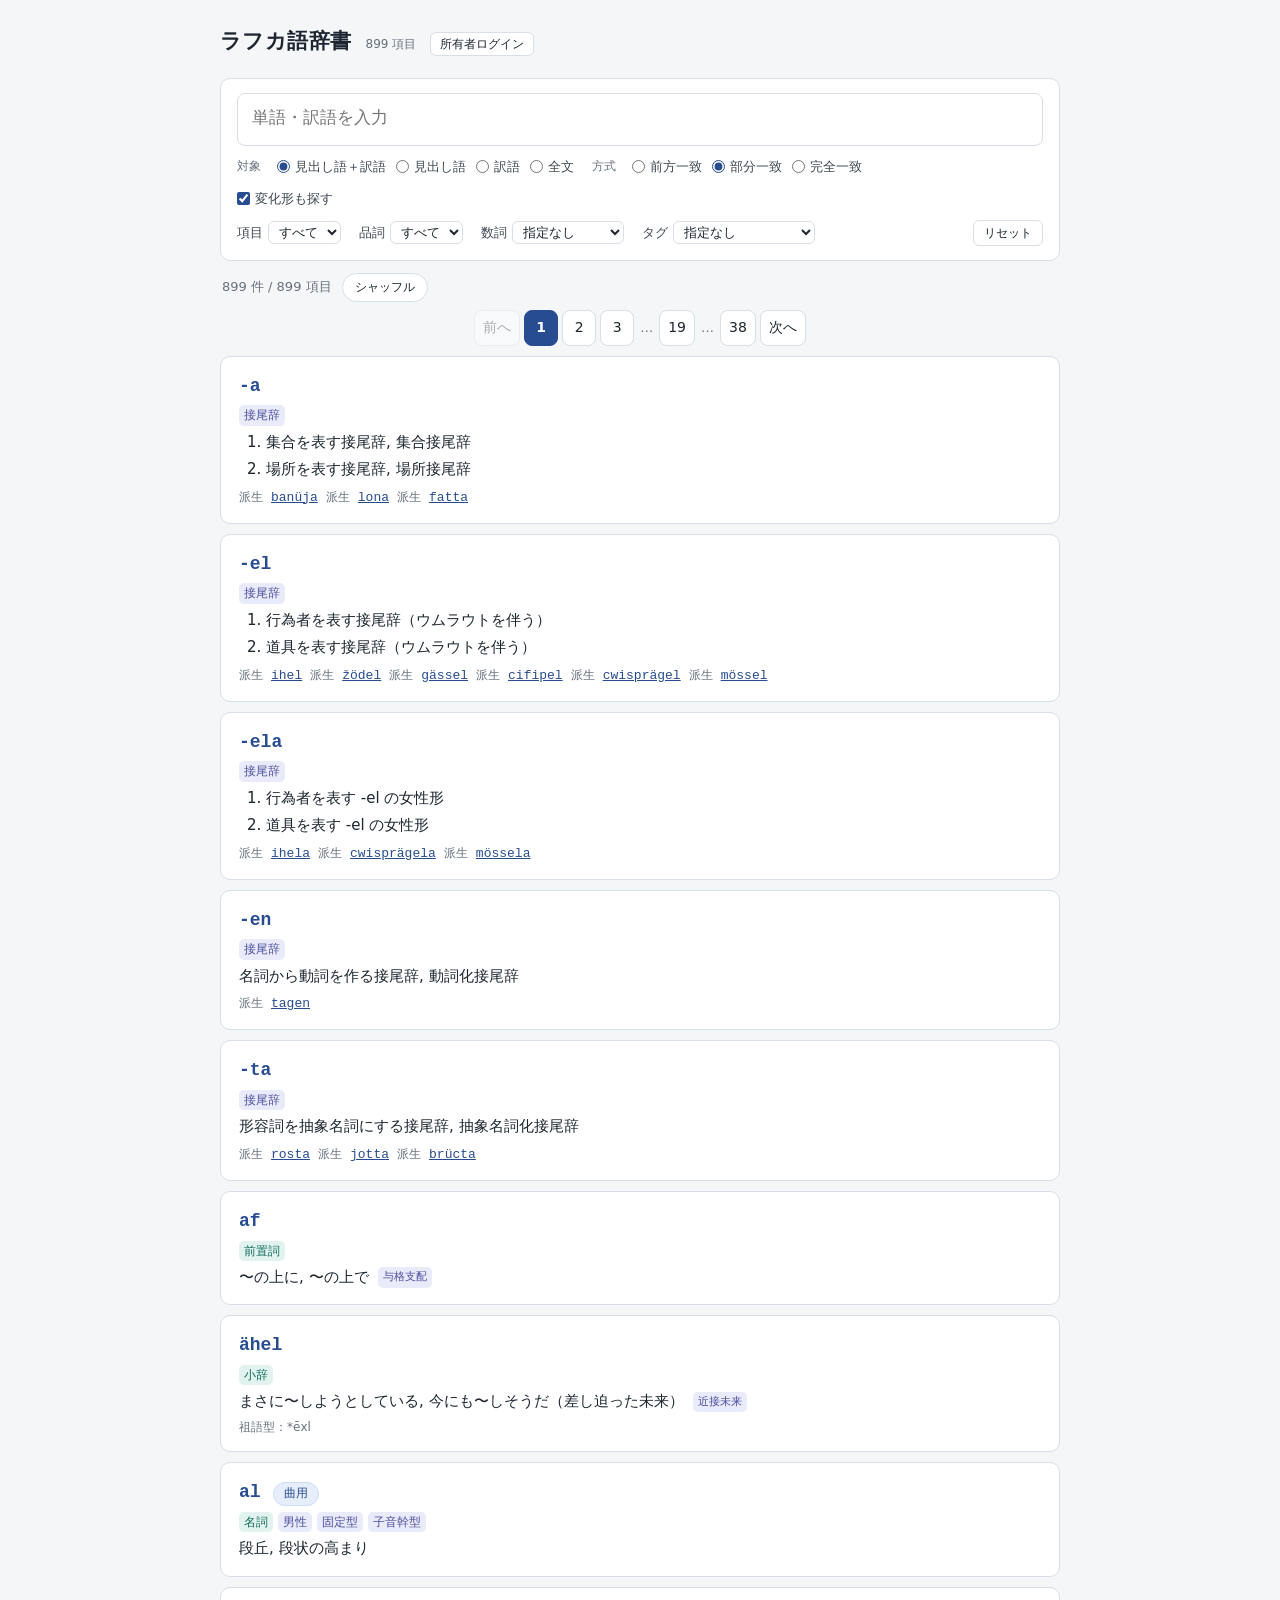
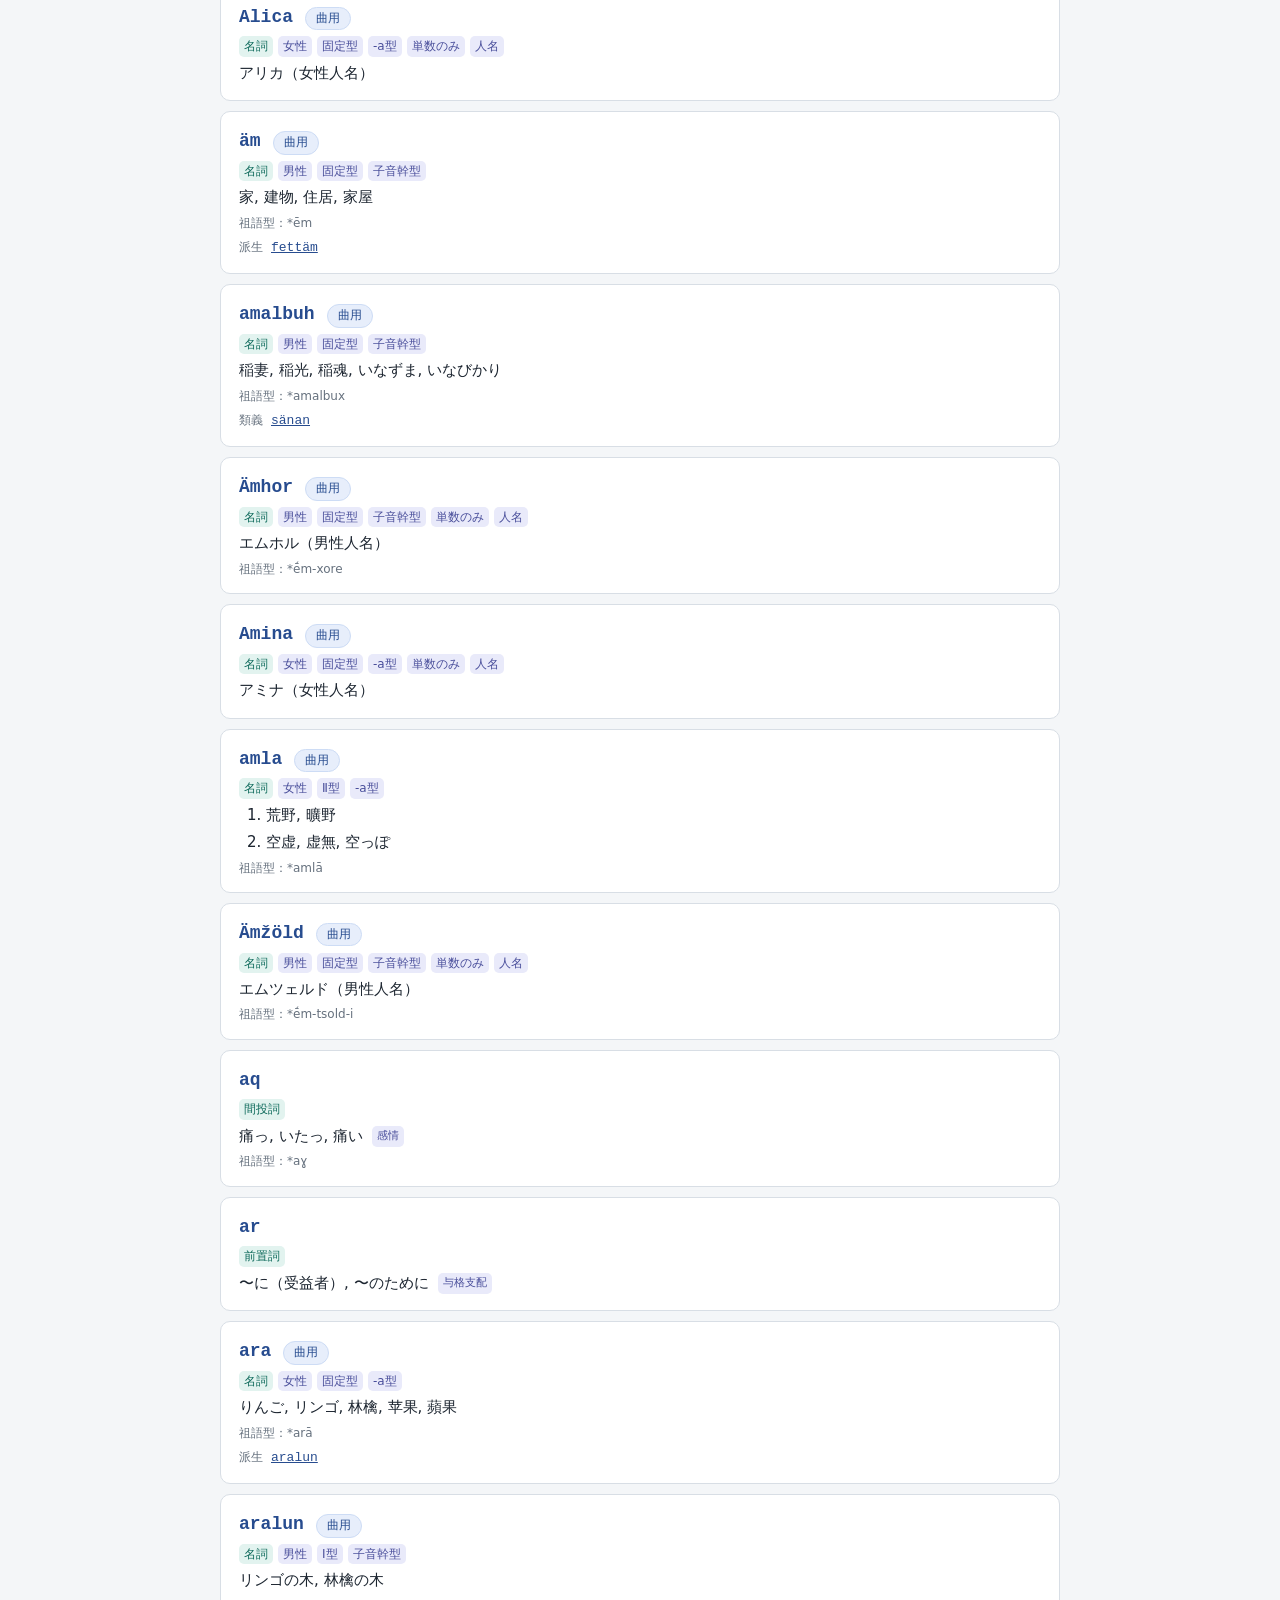
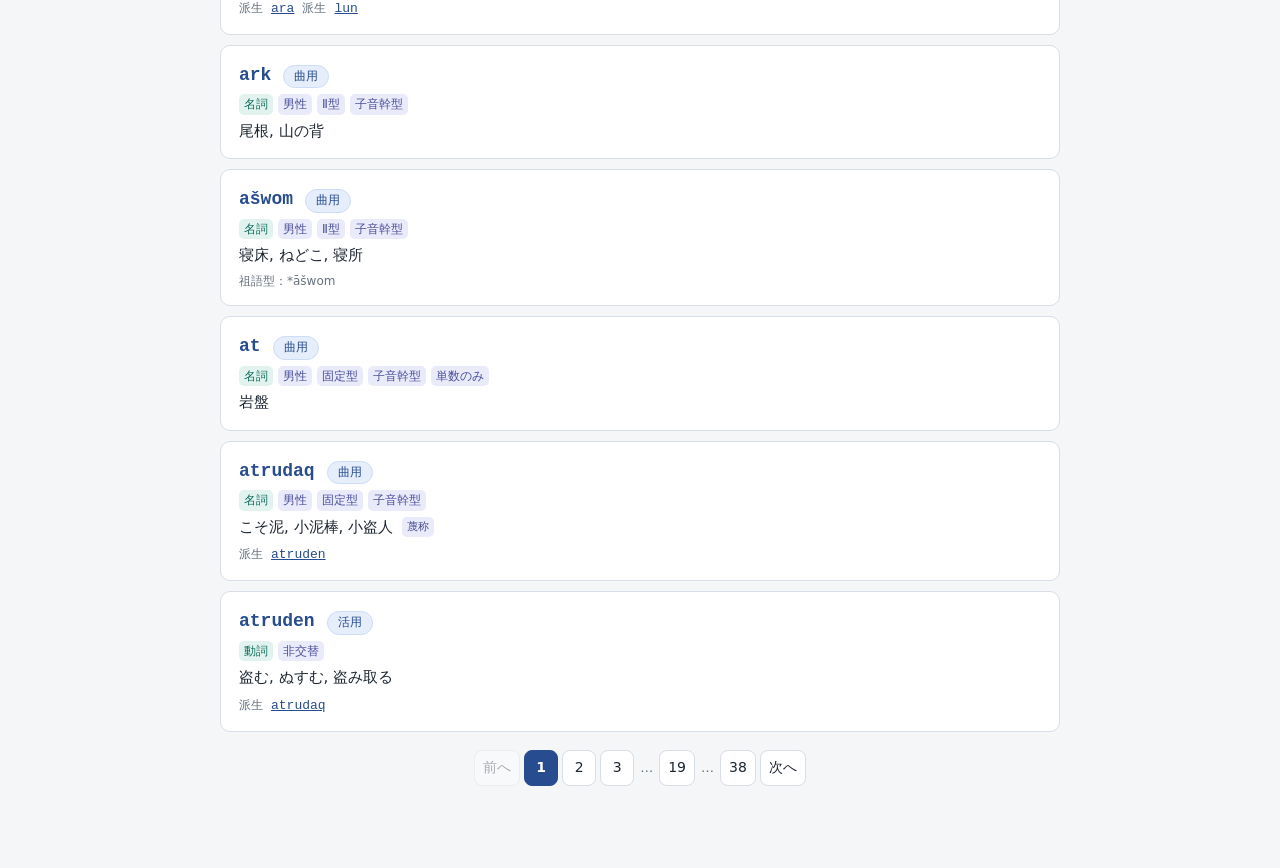
==== commit 055a0039: "Update dictionary entries: čäl, šolpra" ====
--- a/index.html
+++ b/index.html
@@ -794,7 +794,7 @@
   </main>
   <noscript>検索と語形表の表示にはJavaScriptを有効にしてください。</noscript>
 </div>
-<script id="dictionary-data">const DATA = {"partsOfSpeech":["名詞","代名詞","動詞","形容詞","連体詞","副詞","前置詞","接続詞","小辞","間投詞"],"entries":[{"id":"15f28641a962375b","head":"-a","pos":"","kind":"接辞","numeralType":"","numberRestriction":"","meaning":"集合を表す接尾辞, 集合接尾辞\n場所を表す接尾辞, 場所接尾辞","tags":["接尾辞"],"gender":"","class":"","protoForms":[],"relations":[{"title":"派生","head":"banüja","id":"f06ee3d86d16df71"},{"title":"派生","head":"lona","id":"14972890d454d124"},{"title":"派生","head":"fatta","id":"b48f6d73fd53af82"}],"senseTags":[],"tables":[]},{"id":"3f10bbf80aafb26c","head":"-el","pos":"","kind":"接辞","numeralType":"","numberRestriction":"","meaning":"行為者を表す接尾辞（ウムラウトを伴う）\n道具を表す接尾辞（ウムラウトを伴う）","tags":["接尾辞"],"gender":"","class":"","protoForms":[],"relations":[{"title":"派生","head":"ihel","id":"01973c72e1f0da30"},{"title":"派生","head":"žödel","id":"0f4985c0d0f4e429"},{"title":"派生","head":"gässel","id":"c159fe727e2372b6"},{"title":"派生","head":"cifipel","id":"75339c68048df859"},{"title":"派生","head":"cwisprägel","id":"e9687dd46f8fd589"},{"title":"派生","head":"mössel","id":"4f2d0b80cc97f2c5"}],"senseTags":[],"tables":[]},{"id":"26ae1ba4c255015d","head":"-ela","pos":"","kind":"接辞","numeralType":"","numberRestriction":"","meaning":"行為者を表す -el の女性形\n道具を表す -el の女性形","tags":["接尾辞"],"gender":"","class":"","protoForms":[],"relations":[{"title":"派生","head":"ihela","id":"12c9228c8b983745"},{"title":"派生","head":"cwisprägela","id":"d6ecd25d1b32edbb"},{"title":"派生","head":"mössela","id":"77eafa7f79fbac4a"}],"senseTags":[],"tables":[]},{"id":"b64df55cb77c185e","head":"-en","pos":"","kind":"接辞","numeralType":"","numberRestriction":"","meaning":"名詞から動詞を作る接尾辞, 動詞化接尾辞","tags":["接尾辞"],"gender":"","class":"","protoForms":[],"relations":[{"title":"派生","head":"tagen","id":"2887a986f74d8550"}],"senseTags":[],"tables":[]},{"id":"879826555bd03286","head":"-ta","pos":"","kind":"接辞","numeralType":"","numberRestriction":"","meaning":"形容詞を抽象名詞にする接尾辞, 抽象名詞化接尾辞","tags":["接尾辞"],"gender":"","class":"","protoForms":[],"relations":[{"title":"派生","head":"rosta","id":"5667f45ff712e306"},{"title":"派生","head":"jotta","id":"6af8245c60ae0785"},{"title":"派生","id":"340f5f311e35d48e","head":"brücta"}],"senseTags":[],"tables":[]},{"id":"531575f4b132cf4e","head":"af","pos":"前置詞","kind":"単語","numeralType":"","numberRestriction":"","meaning":"〜の上に, 〜の上で","tags":["前置詞"],"gender":"","class":"","protoForms":[],"relations":[],"senseTags":[{"meaning":"〜の上に, 〜の上で","tags":["与格支配"]}],"tables":[]},{"id":"5aa5a851bfd23be2","head":"ähel","pos":"小辞","kind":"単語","numeralType":"","numberRestriction":"","meaning":"まさに〜しようとしている, 今にも〜しそうだ（差し迫った未来）","tags":["小辞"],"gender":"","class":"","protoForms":["*ēxl"],"relations":[],"senseTags":[{"meaning":"まさに〜しようとしている, 今にも〜しそうだ（差し迫った未来）","tags":["近接未来"]}],"tables":[]},{"id":"e997f661d14137da","head":"al","pos":"名詞","kind":"単語","numeralType":"","numberRestriction":"","meaning":"段丘, 段状の高まり","tags":["名詞","男性","固定型","子音幹型"],"gender":"M","class":"固定型","protoForms":[],"relations":[],"tables":[{"title":"曲用","columns":["単数","複数"],"rows":[{"label":"主格","cells":[{"label":"単数主格","value":"al"},{"label":"複数主格","value":"ales"}]},{"label":"属格","cells":[{"label":"単数属格","value":"alen"},{"label":"複数属格","value":"alens"}]},{"label":"与格","cells":[{"label":"単数与格","value":"äler"},{"label":"複数与格","value":"älers"}]},{"label":"奪格","cells":[{"label":"単数奪格","value":"alu"},{"label":"複数奪格","value":"alus"}]},{"label":"再帰格","cells":[{"label":"単数再帰格","value":"alel"},{"label":"複数再帰格","value":"alels"}]}]}]},{"id":"b9977f8bef158422","head":"Alica","pos":"名詞","kind":"単語","numeralType":"","numberRestriction":"singular","meaning":"アリカ（女性人名）","tags":["名詞","女性","固定型","-a型","単数のみ","人名"],"gender":"F","class":"固定型","protoForms":[],"relations":[],"senseTags":[],"tables":[{"title":"曲用","columns":["単数"],"rows":[{"label":"主格","cells":[{"label":"単数主格","value":"Alica"}]},{"label":"属格","cells":[{"label":"単数属格","value":"Alican"}]},{"label":"与格","cells":[{"label":"単数与格","value":"Alicar"}]},{"label":"奪格","cells":[{"label":"単数奪格","value":"Alico"}]},{"label":"再帰格","cells":[{"label":"単数再帰格","value":"Alical"}]}]}]},{"id":"fe0e6ddb5424190e","head":"äm","pos":"名詞","kind":"単語","numeralType":"","numberRestriction":"","meaning":"家, 建物, 住居, 家屋","tags":["名詞","男性","固定型","子音幹型"],"gender":"M","class":"固定型","protoForms":["*ēm"],"relations":[{"title":"派生","head":"fettäm","id":"94c718b2df03a305"}],"senseTags":[],"inflection":{"version":1,"settings":{"nounPattern":"auto"},"overrides":{},"omitted":[]},"tables":[{"title":"曲用","columns":["単数","複数"],"rows":[{"label":"主格","cells":[{"label":"単数主格","value":"äm"},{"label":"複数主格","value":"ämes"}]},{"label":"属格","cells":[{"label":"単数属格","value":"ämen"},{"label":"複数属格","value":"ämens"}]},{"label":"与格","cells":[{"label":"単数与格","value":"ämer"},{"label":"複数与格","value":"ämers"}]},{"label":"奪格","cells":[{"label":"単数奪格","value":"ämu"},{"label":"複数奪格","value":"ämus"}]},{"label":"再帰格","cells":[{"label":"単数再帰格","value":"ämel"},{"label":"複数再帰格","value":"ämels"}]}]}]},{"id":"75ef390c42e535d0","head":"amalbuh","pos":"名詞","kind":"単語","numeralType":"","numberRestriction":"","meaning":"稲妻, 稲光, 稲魂, いなずま, いなびかり","tags":["名詞","男性","固定型","子音幹型"],"gender":"M","class":"固定型","protoForms":["*amalbux"],"relations":[{"title":"類義","id":"c30d9cc890d927f4","head":"sänan"}],"senseTags":[],"inflection":{"version":1,"settings":{"nounPattern":"auto"},"overrides":{},"omitted":[]},"tables":[{"title":"曲用","columns":["単数","複数"],"rows":[{"label":"主格","cells":[{"label":"単数主格","value":"amalbuh"},{"label":"複数主格","value":"amalbuhes"}]},{"label":"属格","cells":[{"label":"単数属格","value":"amalbuhen"},{"label":"複数属格","value":"amalbuhens"}]},{"label":"与格","cells":[{"label":"単数与格","value":"amalbüher"},{"label":"複数与格","value":"amalbühers"}]},{"label":"奪格","cells":[{"label":"単数奪格","value":"amalbuhu"},{"label":"複数奪格","value":"amalbuhus"}]},{"label":"再帰格","cells":[{"label":"単数再帰格","value":"amalbuhel"},{"label":"複数再帰格","value":"amalbuhels"}]}]}]},{"id":"c1a2fcb1b36bff71","head":"Ämhor","pos":"名詞","kind":"単語","numeralType":"","numberRestriction":"singular","meaning":"エムホル（男性人名）","tags":["名詞","男性","固定型","子音幹型","単数のみ","人名"],"gender":"M","class":"固定型","protoForms":["*ḗm-xore"],"relations":[],"senseTags":[],"inflection":{"version":1,"settings":{"nounPattern":"auto"},"overrides":{},"omitted":[]},"tables":[{"title":"曲用","columns":["単数"],"rows":[{"label":"主格","cells":[{"label":"単数主格","value":"Ämhor"}]},{"label":"属格","cells":[{"label":"単数属格","value":"Ämhoren"}]},{"label":"与格","cells":[{"label":"単数与格","value":"Ämhörer"}]},{"label":"奪格","cells":[{"label":"単数奪格","value":"Ämhoru"}]},{"label":"再帰格","cells":[{"label":"単数再帰格","value":"Ämhorel"}]}]}]},{"id":"0629edf6c59c575b","head":"Amina","pos":"名詞","kind":"単語","numeralType":"","numberRestriction":"singular","meaning":"アミナ（女性人名）","tags":["名詞","女性","固定型","-a型","単数のみ","人名"],"gender":"F","class":"固定型","protoForms":[],"relations":[],"senseTags":[],"tables":[{"title":"曲用","columns":["単数"],"rows":[{"label":"主格","cells":[{"label":"単数主格","value":"Amina"}]},{"label":"属格","cells":[{"label":"単数属格","value":"Aminan"}]},{"label":"与格","cells":[{"label":"単数与格","value":"Aminar"}]},{"label":"奪格","cells":[{"label":"単数奪格","value":"Amino"}]},{"label":"再帰格","cells":[{"label":"単数再帰格","value":"Aminal"}]}]}]},{"id":"3d057fda858f9b07","head":"amla","pos":"名詞","kind":"単語","numeralType":"","numberRestriction":"","meaning":"荒野, 曠野\n空虚, 虚無, 空っぽ","tags":["名詞","女性","Ⅱ型","-a型"],"gender":"F","class":"Ⅱ型","protoForms":["*amlā"],"relations":[],"senseTags":[],"inflection":{"version":1,"settings":{"nounPattern":"auto","obliqueStem":"eml"},"overrides":{},"omitted":[]},"tables":[{"title":"曲用","columns":["単数","複数"],"rows":[{"label":"主格","cells":[{"label":"単数主格","value":"amla"},{"label":"複数主格","value":"emlas"}]},{"label":"属格","cells":[{"label":"単数属格","value":"emlan"},{"label":"複数属格","value":"emlans"}]},{"label":"与格","cells":[{"label":"単数与格","value":"emlar"},{"label":"複数与格","value":"emlars"}]},{"label":"奪格","cells":[{"label":"単数奪格","value":"emlo"},{"label":"複数奪格","value":"emlos"}]},{"label":"再帰格","cells":[{"label":"単数再帰格","value":"emlal"},{"label":"複数再帰格","value":"emlals"}]}]}]},{"id":"bdc4621a258b0bab","head":"Ämžöld","pos":"名詞","kind":"単語","numeralType":"","numberRestriction":"singular","meaning":"エムツェルド（男性人名）","tags":["名詞","男性","固定型","子音幹型","単数のみ","人名"],"gender":"M","class":"固定型","protoForms":["*ḗm-tsold-i"],"relations":[],"senseTags":[],"inflection":{"version":1,"settings":{"nounPattern":"auto"},"overrides":{},"omitted":[]},"tables":[{"title":"曲用","columns":["単数"],"rows":[{"label":"主格","cells":[{"label":"単数主格","value":"Ämžöld"}]},{"label":"属格","cells":[{"label":"単数属格","value":"Ämžölden"}]},{"label":"与格","cells":[{"label":"単数与格","value":"Ämžölder"}]},{"label":"奪格","cells":[{"label":"単数奪格","value":"Ämžöldu"}]},{"label":"再帰格","cells":[{"label":"単数再帰格","value":"Ämžöldel"}]}]}]},{"id":"9743f43978180060","head":"aq","pos":"間投詞","kind":"単語","numeralType":"","numberRestriction":"","meaning":"痛っ, いたっ, 痛い","tags":["間投詞"],"gender":"","class":"","protoForms":["*aɣ"],"relations":[],"senseTags":[{"meaning":"痛っ, いたっ, 痛い","tags":["感情"]}],"tables":[]},{"id":"b272cd98baf37f04","head":"ar","pos":"前置詞","kind":"単語","numeralType":"","numberRestriction":"","meaning":"〜に（受益者）, 〜のために","tags":["前置詞"],"gender":"","class":"","protoForms":[],"relations":[],"senseTags":[{"meaning":"〜に（受益者）, 〜のために","tags":["与格支配"]}],"tables":[]},{"id":"a147e6e223425f14","head":"ara","pos":"名詞","kind":"単語","numeralType":"","numberRestriction":"","meaning":"りんご, リンゴ, 林檎, 苹果, 蘋果","tags":["名詞","女性","固定型","-a型"],"gender":"F","class":"固定型","protoForms":["*arā"],"relations":[{"title":"派生","id":"f4a34967a7fb8101","head":"aralun"}],"senseTags":[],"inflection":{"version":1,"settings":{"nounPattern":"auto"},"overrides":{},"omitted":[]},"tables":[{"title":"曲用","columns":["単数","複数"],"rows":[{"label":"主格","cells":[{"label":"単数主格","value":"ara"},{"label":"複数主格","value":"aras"}]},{"label":"属格","cells":[{"label":"単数属格","value":"aran"},{"label":"複数属格","value":"arans"}]},{"label":"与格","cells":[{"label":"単数与格","value":"arar"},{"label":"複数与格","value":"arars"}]},{"label":"奪格","cells":[{"label":"単数奪格","value":"aro"},{"label":"複数奪格","value":"aros"}]},{"label":"再帰格","cells":[{"label":"単数再帰格","value":"aral"},{"label":"複数再帰格","value":"arals"}]}]}]},{"id":"f4a34967a7fb8101","head":"aralun","pos":"名詞","kind":"単語","numeralType":"","numberRestriction":"","meaning":"リンゴの木, 林檎の木","tags":["名詞","男性","Ⅰ型","子音幹型"],"gender":"M","class":"Ⅰ型","protoForms":[],"relations":[{"title":"派生","id":"a147e6e223425f14","head":"ara"},{"title":"派生","id":"dc7a77aaf2bb4e1b","head":"lun"}],"inflection":{"version":1,"settings":{"obliqueStem":"aralon","nounPattern":"auto"},"overrides":{},"omitted":[]},"tables":[{"title":"曲用","columns":["単数","複数"],"rows":[{"label":"主格","cells":[{"label":"単数主格","value":"aralun"},{"label":"複数主格","value":"aralones"}]},{"label":"属格","cells":[{"label":"単数属格","value":"aralonen"},{"label":"複数属格","value":"aralonens"}]},{"label":"与格","cells":[{"label":"単数与格","value":"aralöner"},{"label":"複数与格","value":"aralöners"}]},{"label":"奪格","cells":[{"label":"単数奪格","value":"aralonu"},{"label":"複数奪格","value":"aralonus"}]},{"label":"再帰格","cells":[{"label":"単数再帰格","value":"aralonel"},{"label":"複数再帰格","value":"aralonels"}]}]}]},{"id":"14d962418c47e141","head":"ark","pos":"名詞","kind":"単語","numeralType":"","numberRestriction":"","meaning":"尾根, 山の背","tags":["名詞","男性","Ⅱ型","子音幹型"],"gender":"M","class":"Ⅱ型","protoForms":[],"relations":[],"tables":[{"title":"曲用","columns":["単数","複数"],"rows":[{"label":"主格","cells":[{"label":"単数主格","value":"ark"},{"label":"複数主格","value":"erces"}]},{"label":"属格","cells":[{"label":"単数属格","value":"ercen"},{"label":"複数属格","value":"ercens"}]},{"label":"与格","cells":[{"label":"単数与格","value":"ercer"},{"label":"複数与格","value":"ercers"}]},{"label":"奪格","cells":[{"label":"単数奪格","value":"ercu"},{"label":"複数奪格","value":"ercus"}]},{"label":"再帰格","cells":[{"label":"単数再帰格","value":"ercel"},{"label":"複数再帰格","value":"ercels"}]}]}]},{"id":"b66becc88be1ad53","head":"ašwom","pos":"名詞","kind":"単語","numeralType":"","numberRestriction":"","meaning":"寝床, ねどこ, 寝所","tags":["名詞","男性","Ⅱ型","子音幹型"],"gender":"M","class":"Ⅱ型","protoForms":["*āšwom"],"relations":[],"senseTags":[],"tables":[{"title":"曲用","columns":["単数","複数"],"rows":[{"label":"主格","cells":[{"label":"単数主格","value":"ašwom"},{"label":"複数主格","value":"ašwumes"}]},{"label":"属格","cells":[{"label":"単数属格","value":"ašwumen"},{"label":"複数属格","value":"ašwumens"}]},{"label":"与格","cells":[{"label":"単数与格","value":"ašwümer"},{"label":"複数与格","value":"ašwümers"}]},{"label":"奪格","cells":[{"label":"単数奪格","value":"ašwumu"},{"label":"複数奪格","value":"ašwumus"}]},{"label":"再帰格","cells":[{"label":"単数再帰格","value":"ašwumel"},{"label":"複数再帰格","value":"ašwumels"}]}]}]},{"id":"d02801a311f3d35d","head":"at","pos":"名詞","kind":"単語","numeralType":"","numberRestriction":"singular","meaning":"岩盤","tags":["名詞","男性","固定型","子音幹型","単数のみ"],"gender":"M","class":"固定型","protoForms":[],"relations":[],"tables":[{"title":"曲用","columns":["単数"],"rows":[{"label":"主格","cells":[{"label":"単数主格","value":"at"}]},{"label":"属格","cells":[{"label":"単数属格","value":"aten"}]},{"label":"与格","cells":[{"label":"単数与格","value":"äter"}]},{"label":"奪格","cells":[{"label":"単数奪格","value":"atu"}]},{"label":"再帰格","cells":[{"label":"単数再帰格","value":"atel"}]}]}]},{"id":"ae0b90c8b35c059b","head":"atrudaq","pos":"名詞","kind":"単語","numeralType":"","numberRestriction":"","meaning":"こそ泥, 小泥棒, 小盗人","tags":["名詞","男性","固定型","子音幹型"],"gender":"M","class":"固定型","protoForms":[],"relations":[{"title":"派生","head":"atruden","id":"b80dde3e5d8a93c2"}],"senseTags":[{"meaning":"こそ泥, 小泥棒, 小盗人","tags":["蔑称"]}],"tables":[{"title":"曲用","columns":["単数","複数"],"rows":[{"label":"主格","cells":[{"label":"単数主格","value":"atrudaq"},{"label":"複数主格","value":"atrudaqes"}]},{"label":"属格","cells":[{"label":"単数属格","value":"atrudaqen"},{"label":"複数属格","value":"atrudaqens"}]},{"label":"与格","cells":[{"label":"単数与格","value":"atrudaqer"},{"label":"複数与格","value":"atrudaqers"}]},{"label":"奪格","cells":[{"label":"単数奪格","value":"atrudaqu"},{"label":"複数奪格","value":"atrudaqus"}]},{"label":"再帰格","cells":[{"label":"単数再帰格","value":"atrudaqel"},{"label":"複数再帰格","value":"atrudaqels"}]}]}]},{"id":"b80dde3e5d8a93c2","head":"atruden","pos":"動詞","kind":"単語","numeralType":"","numberRestriction":"","meaning":"盗む, ぬすむ, 盗み取る","tags":["動詞","非交替"],"gender":"","class":"非交替","protoForms":[],"relations":[{"title":"派生","head":"atrudaq","id":"ae0b90c8b35c059b"}],"senseTags":[],"tables":[{"title":"現在の人称活用","columns":["単数","複数"],"rows":[{"label":"1人称","cells":[{"label":"現在1単数","value":"atrudas"},{"label":"現在1複数","value":"atrudev"}]},{"label":"2人称","cells":[{"label":"現在2単数","value":"atrudeč"},{"label":"現在2複数","value":"atrudeg"}]},{"label":"3人称","cells":[{"label":"現在3単数","value":"atrud"},{"label":"現在3複数","value":"atruži"}]}]},{"title":"時制・法・非定形","columns":["語形"],"rows":[{"label":"不定形","cells":[{"label":"不定形","value":"atruden"}]},{"label":"アオリスト","cells":[{"label":"アオリスト","value":"atrudit"}]},{"label":"命令単数","cells":[{"label":"命令単数","value":"atrud"}]},{"label":"命令複数","cells":[{"label":"命令複数","value":"atrudeg"}]},{"label":"接続法","cells":[{"label":"接続法","value":"atrudes"}]},{"label":"条件法","cells":[{"label":"条件法","value":"atrudan"}]},{"label":"動名詞","cells":[{"label":"動名詞","value":"atrudad"}]},{"label":"過去分詞","cells":[{"label":"過去分詞","value":"dijatrutt"}]}]}]},{"id":"95475391e5ee00b9","head":"äv","pos":"小辞","kind":"単語","numeralType":"","numberRestriction":"","meaning":"〜できる（状況的可能）, 〜することが可能である","tags":["小辞"],"gender":"","class":"","protoForms":[],"relations":[],"senseTags":[{"meaning":"〜できる（状況的可能）, 〜することが可能である","tags":["状況的可能"]}],"tables":[]},{"id":"064fefc3c8a7abf8","head":"avena","pos":"名詞","kind":"単語","numeralType":"","numberRestriction":"","meaning":"豚, ぶた, ブタ","tags":["名詞","女性","Ⅱ型","-a型"],"gender":"F","class":"Ⅱ型","protoForms":["*awenā"],"relations":[{"title":"派生","head":"avenaq","id":"84c160598d9b79b4"},{"title":"派生","id":"9362900da3f0b881","head":"fettavena"}],"senseTags":[],"tables":[{"title":"曲用","columns":["単数","複数"],"rows":[{"label":"主格","cells":[{"label":"単数主格","value":"avena"},{"label":"複数主格","value":"ävinas"}]},{"label":"属格","cells":[{"label":"単数属格","value":"ävinan"},{"label":"複数属格","value":"ävinans"}]},{"label":"与格","cells":[{"label":"単数与格","value":"ävinar"},{"label":"複数与格","value":"ävinars"}]},{"label":"奪格","cells":[{"label":"単数奪格","value":"ävino"},{"label":"複数奪格","value":"ävinos"}]},{"label":"再帰格","cells":[{"label":"単数再帰格","value":"ävinal"},{"label":"複数再帰格","value":"ävinals"}]}]}]},{"id":"84c160598d9b79b4","head":"avenaq","pos":"名詞","kind":"単語","numeralType":"","numberRestriction":"","meaning":"豚野郎, ブタ野郎（罵語）","tags":["名詞","女性","固定型","子音幹型"],"gender":"F","class":"固定型","protoForms":[],"relations":[{"title":"派生","head":"avena","id":"064fefc3c8a7abf8"}],"senseTags":[{"meaning":"豚野郎, ブタ野郎（罵語）","tags":["蔑称"]}],"tables":[{"title":"曲用","columns":["単数","複数"],"rows":[{"label":"主格","cells":[{"label":"単数主格","value":"avenaq"},{"label":"複数主格","value":"avenaqes"}]},{"label":"属格","cells":[{"label":"単数属格","value":"avenaqen"},{"label":"複数属格","value":"avenaqens"}]},{"label":"与格","cells":[{"label":"単数与格","value":"avenaqer"},{"label":"複数与格","value":"avenaqers"}]},{"label":"奪格","cells":[{"label":"単数奪格","value":"avenaqu"},{"label":"複数奪格","value":"avenaqus"}]},{"label":"再帰格","cells":[{"label":"単数再帰格","value":"avenaqel"},{"label":"複数再帰格","value":"avenaqels"}]}]}]},{"id":"256231a51c5837aa","head":"ažmelen","pos":"動詞","kind":"単語","numeralType":"","numberRestriction":"","meaning":"始める, はじめる, 開始する, 着手する","tags":["動詞","e/i交替"],"gender":"","class":"e/i交替","protoForms":["*atsmel-"],"relations":[],"senseTags":[],"tables":[{"title":"現在の人称活用","columns":["単数","複数"],"rows":[{"label":"1人称","cells":[{"label":"現在1単数","value":"ažmilas"},{"label":"現在1複数","value":"ažmilev"}]},{"label":"2人称","cells":[{"label":"現在2単数","value":"ažmileč"},{"label":"現在2複数","value":"ažmileg"}]},{"label":"3人称","cells":[{"label":"現在3単数","value":"ažmil"},{"label":"現在3複数","value":"ažmilsi"}]}]},{"title":"時制・法・非定形","columns":["語形"],"rows":[{"label":"不定形","cells":[{"label":"不定形","value":"ažmelen"}]},{"label":"アオリスト","cells":[{"label":"アオリスト","value":"ažmel"}]},{"label":"命令単数","cells":[{"label":"命令単数","value":"ažmel"}]},{"label":"命令複数","cells":[{"label":"命令複数","value":"ažmeleg"}]},{"label":"接続法","cells":[{"label":"接続法","value":"ažmiles"}]},{"label":"条件法","cells":[{"label":"条件法","value":"ažmelan"}]},{"label":"動名詞","cells":[{"label":"動名詞","value":"ažmilad"}]},{"label":"過去分詞","cells":[{"label":"過去分詞","value":"dijažmilt"}]}]}]},{"id":"ca9e21860c9e81b0","head":"baca","pos":"名詞","kind":"単語","numeralType":"","numberRestriction":"","meaning":"左, ひだり, 左側, 左方","tags":["名詞","女性","Ⅱ型","-a型"],"gender":"F","class":"Ⅱ型","protoForms":["*bakā"],"relations":[],"senseTags":[],"tables":[{"title":"曲用","columns":["単数","複数"],"rows":[{"label":"主格","cells":[{"label":"単数主格","value":"baca"},{"label":"複数主格","value":"becas"}]},{"label":"属格","cells":[{"label":"単数属格","value":"becan"},{"label":"複数属格","value":"becans"}]},{"label":"与格","cells":[{"label":"単数与格","value":"becar"},{"label":"複数与格","value":"becars"}]},{"label":"奪格","cells":[{"label":"単数奪格","value":"beco"},{"label":"複数奪格","value":"becos"}]},{"label":"再帰格","cells":[{"label":"単数再帰格","value":"becal"},{"label":"複数再帰格","value":"becals"}]}]}]},{"id":"7395e3febdebb4f0","head":"Badre","pos":"名詞","kind":"単語","numeralType":"","numberRestriction":"singular","meaning":"バドレ（男性人名）","tags":["名詞","男性","固定型","短語尾母音型","単数のみ","人名"],"gender":"M","class":"固定型","protoForms":[],"relations":[],"senseTags":[],"tables":[{"title":"曲用","columns":["単数"],"rows":[{"label":"主格","cells":[{"label":"単数主格","value":"Badre"}]},{"label":"属格","cells":[{"label":"単数属格","value":"Badren"}]},{"label":"与格","cells":[{"label":"単数与格","value":"Badrer"}]},{"label":"奪格","cells":[{"label":"単数奪格","value":"Badru"}]},{"label":"再帰格","cells":[{"label":"単数再帰格","value":"Badrel"}]}]}]},{"id":"3ede76af49adcd1a","head":"bajen","pos":"動詞","kind":"単語","numeralType":"","numberRestriction":"","meaning":"笑う, わらう, 笑い声を上げる","tags":["動詞","母音幹","不規則活用"],"gender":"","class":"母音幹","protoForms":["*baʔ-"],"relations":[],"senseTags":[],"tables":[{"title":"現在の人称活用","columns":["単数","複数"],"rows":[{"label":"1人称","cells":[{"label":"現在1単数","value":"bas"},{"label":"現在1複数","value":"bav"}]},{"label":"2人称","cells":[{"label":"現在2単数","value":"bač"},{"label":"現在2複数","value":"bag"}]},{"label":"3人称","cells":[{"label":"現在3単数","value":"ba"},{"label":"現在3複数","value":"basi"}]}]},{"title":"時制・法・非定形","columns":["語形"],"rows":[{"label":"不定形","cells":[{"label":"不定形","value":"bajen"}]},{"label":"アオリスト","cells":[{"label":"アオリスト","value":"bat"}]},{"label":"命令単数","cells":[{"label":"命令単数","value":"ba"}]},{"label":"命令複数","cells":[{"label":"命令複数","value":"bag"}]},{"label":"接続法","cells":[{"label":"接続法","value":"bas"}]},{"label":"条件法","cells":[{"label":"条件法","value":"ban"}]},{"label":"動名詞","cells":[{"label":"動名詞","value":"bad"}]},{"label":"過去分詞","cells":[{"label":"過去分詞","value":"dibat"}]}]}]},{"id":"258cbaac2b416ec1","head":"balal","pos":"名詞","kind":"単語","numeralType":"","numberRestriction":"","meaning":"爪, つめ, ツメ","tags":["名詞","男性","Ⅱ型","子音幹型"],"gender":"M","class":"Ⅱ型","protoForms":["*bālal"],"relations":[],"senseTags":[],"tables":[{"title":"曲用","columns":["単数","複数"],"rows":[{"label":"主格","cells":[{"label":"単数主格","value":"balal"},{"label":"複数主格","value":"baleles"}]},{"label":"属格","cells":[{"label":"単数属格","value":"balelen"},{"label":"複数属格","value":"balelens"}]},{"label":"与格","cells":[{"label":"単数与格","value":"baleler"},{"label":"複数与格","value":"balelers"}]},{"label":"奪格","cells":[{"label":"単数奪格","value":"balelu"},{"label":"複数奪格","value":"balelus"}]},{"label":"再帰格","cells":[{"label":"単数再帰格","value":"balelel"},{"label":"複数再帰格","value":"balelels"}]}]}]},{"id":"5b6d9391c40271c9","head":"Balv","pos":"名詞","kind":"単語","numeralType":"","numberRestriction":"singular","meaning":"バルヴ（男性人名）","tags":["名詞","男性","固定型","子音幹型","単数のみ","人名"],"gender":"M","class":"固定型","protoForms":["*bálw-"],"relations":[],"senseTags":[],"inflection":{"version":1,"settings":{"nounPattern":"auto"},"overrides":{},"omitted":[]},"tables":[{"title":"曲用","columns":["単数"],"rows":[{"label":"主格","cells":[{"label":"単数主格","value":"Balv"}]},{"label":"属格","cells":[{"label":"単数属格","value":"Balven"}]},{"label":"与格","cells":[{"label":"単数与格","value":"Bälver"}]},{"label":"奪格","cells":[{"label":"単数奪格","value":"Balvu"}]},{"label":"再帰格","cells":[{"label":"単数再帰格","value":"Balvel"}]}]}]},{"id":"f97aba6ba9af5ec7","head":"balva","pos":"名詞","kind":"単語","numeralType":"","numberRestriction":"","meaning":"獅子, ライオン, しし","tags":["名詞","女性","Ⅱ型","-a型"],"gender":"F","class":"Ⅱ型","protoForms":["*balwā"],"relations":[],"senseTags":[],"tables":[{"title":"曲用","columns":["単数","複数"],"rows":[{"label":"主格","cells":[{"label":"単数主格","value":"balva"},{"label":"複数主格","value":"belvas"}]},{"label":"属格","cells":[{"label":"単数属格","value":"belvan"},{"label":"複数属格","value":"belvans"}]},{"label":"与格","cells":[{"label":"単数与格","value":"belvar"},{"label":"複数与格","value":"belvars"}]},{"label":"奪格","cells":[{"label":"単数奪格","value":"belvo"},{"label":"複数奪格","value":"belvos"}]},{"label":"再帰格","cells":[{"label":"単数再帰格","value":"belval"},{"label":"複数再帰格","value":"belvals"}]}]}]},{"id":"fdfe0d27f2f47ea3","head":"Balväm","pos":"名詞","kind":"単語","numeralType":"","numberRestriction":"singular","meaning":"バルヴェム（男性人名）","tags":["名詞","男性","固定型","子音幹型","単数のみ","人名"],"gender":"M","class":"固定型","protoForms":["*bálw-ēm"],"relations":[],"senseTags":[],"inflection":{"version":1,"settings":{"nounPattern":"auto"},"overrides":{},"omitted":[]},"tables":[{"title":"曲用","columns":["単数"],"rows":[{"label":"主格","cells":[{"label":"単数主格","value":"Balväm"}]},{"label":"属格","cells":[{"label":"単数属格","value":"Balvämen"}]},{"label":"与格","cells":[{"label":"単数与格","value":"Balvämer"}]},{"label":"奪格","cells":[{"label":"単数奪格","value":"Balvämu"}]},{"label":"再帰格","cells":[{"label":"単数再帰格","value":"Balvämel"}]}]}]},{"id":"e6f9fbd1062842c8","head":"bänn","pos":"名詞","kind":"単語","numeralType":"","numberRestriction":"singular","meaning":"学問, 学術, 学び","tags":["名詞","中性","固定型","子音幹型","単数のみ"],"gender":"N","class":"固定型","protoForms":[],"relations":[{"title":"派生","head":"bannen","id":"d46546c43fa4f847"}],"senseTags":[{"meaning":"学問, 学術, 学び","tags":["不可算"]}],"tables":[{"title":"曲用","columns":["単数"],"rows":[{"label":"主格","cells":[{"label":"単数主格","value":"bänn"}]},{"label":"属格","cells":[{"label":"単数属格","value":"bännen"}]},{"label":"与格","cells":[{"label":"単数与格","value":"bänner"}]},{"label":"奪格","cells":[{"label":"単数奪格","value":"bännu"}]},{"label":"再帰格","cells":[{"label":"単数再帰格","value":"bännel"}]}]}]},{"id":"d46546c43fa4f847","head":"bannen","pos":"動詞","kind":"単語","numeralType":"","numberRestriction":"","meaning":"学ぶ, まなぶ, 学習する, 勉強する","tags":["動詞","a/e交替"],"gender":"","class":"a/e交替","protoForms":[],"relations":[{"title":"派生","head":"bänn","id":"e6f9fbd1062842c8"}],"senseTags":[],"tables":[{"title":"現在の人称活用","columns":["単数","複数"],"rows":[{"label":"1人称","cells":[{"label":"現在1単数","value":"bennas"},{"label":"現在1複数","value":"bennev"}]},{"label":"2人称","cells":[{"label":"現在2単数","value":"benneč"},{"label":"現在2複数","value":"benneg"}]},{"label":"3人称","cells":[{"label":"現在3単数","value":"benn"},{"label":"現在3複数","value":"bennsi"}]}]},{"title":"時制・法・非定形","columns":["語形"],"rows":[{"label":"不定形","cells":[{"label":"不定形","value":"bannen"}]},{"label":"アオリスト","cells":[{"label":"アオリスト","value":"bann"}]},{"label":"命令単数","cells":[{"label":"命令単数","value":"bann"}]},{"label":"命令複数","cells":[{"label":"命令複数","value":"banneg"}]},{"label":"接続法","cells":[{"label":"接続法","value":"bennes"}]},{"label":"条件法","cells":[{"label":"条件法","value":"bannan"}]},{"label":"動名詞","cells":[{"label":"動名詞","value":"bennad"}]},{"label":"過去分詞","cells":[{"label":"過去分詞","value":"dibennt"}]}]}]},{"id":"0ff4013c884bdb74","head":"banüj","pos":"名詞","kind":"単語","numeralType":"","numberRestriction":"","meaning":"車輪, 車の輪, ホイール","tags":["名詞","中性","固定型","子音幹型"],"gender":"N","class":"固定型","protoForms":[],"relations":[{"title":"派生","head":"banujen","id":"b3092062773a36e4"},{"title":"派生","head":"banüja","id":"f06ee3d86d16df71"},{"title":"派生","head":"banüjhranta","id":"3dd71ed2c0ab8542"}],"senseTags":[],"tables":[{"title":"曲用","columns":["単数","複数"],"rows":[{"label":"主格","cells":[{"label":"単数主格","value":"banüj"},{"label":"複数主格","value":"banüji"}]},{"label":"属格","cells":[{"label":"単数属格","value":"banüjen"},{"label":"複数属格","value":"banüjins"}]},{"label":"与格","cells":[{"label":"単数与格","value":"banüjer"},{"label":"複数与格","value":"banüjirs"}]},{"label":"奪格","cells":[{"label":"単数奪格","value":"banüju"},{"label":"複数奪格","value":"banüjus"}]},{"label":"再帰格","cells":[{"label":"単数再帰格","value":"banüjel"},{"label":"複数再帰格","value":"banüjils"}]}]}]},{"id":"f06ee3d86d16df71","head":"banüja","pos":"名詞","kind":"単語","numeralType":"","numberRestriction":"","meaning":"車, 車両, 車輌\n自動車, 乗用車","tags":["名詞","女性","固定型","-a型"],"gender":"F","class":"固定型","protoForms":[],"relations":[{"title":"派生","head":"banüj","id":"0ff4013c884bdb74"},{"title":"派生","head":"-a","id":"15f28641a962375b"}],"senseTags":[],"inflection":{"version":1,"settings":{"nounPattern":"auto"},"overrides":{},"omitted":[]},"tables":[{"title":"曲用","columns":["単数","複数"],"rows":[{"label":"主格","cells":[{"label":"単数主格","value":"banüja"},{"label":"複数主格","value":"banüjas"}]},{"label":"属格","cells":[{"label":"単数属格","value":"banüjan"},{"label":"複数属格","value":"banüjans"}]},{"label":"与格","cells":[{"label":"単数与格","value":"banüjar"},{"label":"複数与格","value":"banüjars"}]},{"label":"奪格","cells":[{"label":"単数奪格","value":"banüjo"},{"label":"複数奪格","value":"banüjos"}]},{"label":"再帰格","cells":[{"label":"単数再帰格","value":"banüjal"},{"label":"複数再帰格","value":"banüjals"}]}]}]},{"id":"b3092062773a36e4","head":"banujen","pos":"動詞","kind":"単語","numeralType":"","numberRestriction":"","meaning":"転がる, ころがる, 転がっていく","tags":["動詞","非交替"],"gender":"","class":"非交替","protoForms":[],"relations":[{"title":"派生","head":"banüj","id":"0ff4013c884bdb74"}],"senseTags":[{"meaning":"転がる, ころがる, 転がっていく","tags":["自動"]}],"tables":[{"title":"現在の人称活用","columns":["単数","複数"],"rows":[{"label":"1人称","cells":[{"label":"現在1単数","value":"banujas"},{"label":"現在1複数","value":"banujev"}]},{"label":"2人称","cells":[{"label":"現在2単数","value":"banuječ"},{"label":"現在2複数","value":"banujeg"}]},{"label":"3人称","cells":[{"label":"現在3単数","value":"banuj"},{"label":"現在3複数","value":"banujsi"}]}]},{"title":"時制・法・非定形","columns":["語形"],"rows":[{"label":"不定形","cells":[{"label":"不定形","value":"banujen"}]},{"label":"アオリスト","cells":[{"label":"アオリスト","value":"banujit"}]},{"label":"命令単数","cells":[{"label":"命令単数","value":"banuj"}]},{"label":"命令複数","cells":[{"label":"命令複数","value":"banujeg"}]},{"label":"接続法","cells":[{"label":"接続法","value":"banujes"}]},{"label":"条件法","cells":[{"label":"条件法","value":"banujan"}]},{"label":"動名詞","cells":[{"label":"動名詞","value":"banujad"}]},{"label":"過去分詞","cells":[{"label":"過去分詞","value":"dibanujt"}]}]}]},{"id":"3dd71ed2c0ab8542","head":"banüjhranta","pos":"名詞","kind":"単語","numeralType":"","numberRestriction":"","meaning":"荷車, 台車, 手押し車","tags":["名詞","女性","固定型","-a型"],"gender":"F","class":"固定型","protoForms":[],"relations":[{"title":"派生","head":"banüj","id":"0ff4013c884bdb74"},{"title":"派生","head":"hranta","id":"b8126f4913d8f769"}],"senseTags":[],"inflection":{"version":1,"settings":{"nounPattern":"auto"},"overrides":{},"omitted":[]},"tables":[{"title":"曲用","columns":["単数","複数"],"rows":[{"label":"主格","cells":[{"label":"単数主格","value":"banüjhranta"},{"label":"複数主格","value":"banüjhrantas"}]},{"label":"属格","cells":[{"label":"単数属格","value":"banüjhrantan"},{"label":"複数属格","value":"banüjhrantans"}]},{"label":"与格","cells":[{"label":"単数与格","value":"banüjhrantar"},{"label":"複数与格","value":"banüjhrantars"}]},{"label":"奪格","cells":[{"label":"単数奪格","value":"banüjhranto"},{"label":"複数奪格","value":"banüjhrantos"}]},{"label":"再帰格","cells":[{"label":"単数再帰格","value":"banüjhrantal"},{"label":"複数再帰格","value":"banüjhrantals"}]}]}]},{"id":"a0d86c752f735142","head":"barun","pos":"名詞","kind":"単語","numeralType":"","numberRestriction":"singular","meaning":"大麦, オオムギ, おおむぎ","tags":["名詞","男性","固定型","子音幹型","単数のみ"],"gender":"M","class":"固定型","protoForms":[],"relations":[],"senseTags":[{"meaning":"大麦, オオムギ, おおむぎ","tags":["不可算"]}],"inflection":{"version":1,"settings":{"obliqueStem":"barun","nounPattern":"auto"},"overrides":{},"omitted":[]},"tables":[{"title":"曲用","columns":["語形"],"rows":[{"label":"単数主格","cells":[{"label":"単数主格","value":"barun"}]},{"label":"単数属格","cells":[{"label":"単数属格","value":"barunen"}]},{"label":"単数与格","cells":[{"label":"単数与格","value":"barüner"}]},{"label":"単数奪格","cells":[{"label":"単数奪格","value":"barunu"}]},{"label":"単数再帰格","cells":[{"label":"単数再帰格","value":"barunel"}]}]}]},{"id":"afb6f362c72aaff7","head":"barz","pos":"名詞","kind":"単語","numeralType":"","numberRestriction":"","meaning":"砂嘴","tags":["名詞","男性","固定型","子音幹型"],"gender":"M","class":"固定型","protoForms":[],"relations":[],"tables":[{"title":"曲用","columns":["単数","複数"],"rows":[{"label":"主格","cells":[{"label":"単数主格","value":"barz"},{"label":"複数主格","value":"barzes"}]},{"label":"属格","cells":[{"label":"単数属格","value":"barzen"},{"label":"複数属格","value":"barzens"}]},{"label":"与格","cells":[{"label":"単数与格","value":"bärzer"},{"label":"複数与格","value":"bärzers"}]},{"label":"奪格","cells":[{"label":"単数奪格","value":"barzu"},{"label":"複数奪格","value":"barzus"}]},{"label":"再帰格","cells":[{"label":"単数再帰格","value":"barzel"},{"label":"複数再帰格","value":"barzels"}]}]}]},{"id":"e1a660bd5f37ed0e","head":"bažod","pos":"名詞","kind":"単語","numeralType":"","numberRestriction":"singular","meaning":"土, つち, 土壌","tags":["名詞","男性","Ⅱ型","子音幹型","単数のみ"],"gender":"M","class":"Ⅱ型","protoForms":["*batsawd"],"relations":[{"title":"派生","id":"702fbae8b794787e","head":"bažodgisi"}],"senseTags":[{"meaning":"土, つち, 土壌","tags":["不可算"]}],"tables":[{"title":"曲用","columns":["単数"],"rows":[{"label":"主格","cells":[{"label":"単数主格","value":"bažod"}]},{"label":"属格","cells":[{"label":"単数属格","value":"bažuden"}]},{"label":"与格","cells":[{"label":"単数与格","value":"bažüder"}]},{"label":"奪格","cells":[{"label":"単数奪格","value":"bažudu"}]},{"label":"再帰格","cells":[{"label":"単数再帰格","value":"bažudel"}]}]}]},{"id":"702fbae8b794787e","head":"bažodgisi","pos":"名詞","kind":"単語","numeralType":"","numberRestriction":"","meaning":"ジャガイモ, 馬鈴薯, じゃがいも","tags":["名詞","中性","固定型","短語尾母音型"],"gender":"N","class":"固定型","protoForms":[],"relations":[{"title":"派生","id":"e1a660bd5f37ed0e","head":"bažod"},{"title":"派生","id":"e95d04cfd37ea8df","head":"gisi"}],"inflection":{"version":1,"settings":{"obliqueStem":"bažodgis","nounPattern":"short"},"overrides":{},"omitted":[]},"tables":[{"title":"曲用","columns":["単数","複数"],"rows":[{"label":"主格","cells":[{"label":"単数主格","value":"bažodgisi"},{"label":"複数主格","value":"bažodgisi"}]},{"label":"属格","cells":[{"label":"単数属格","value":"bažodgisin"},{"label":"複数属格","value":"bažodgisins"}]},{"label":"与格","cells":[{"label":"単数与格","value":"bažodgisir"},{"label":"複数与格","value":"bažodgisirs"}]},{"label":"奪格","cells":[{"label":"単数奪格","value":"bažodgisu"},{"label":"複数奪格","value":"bažodgisus"}]},{"label":"再帰格","cells":[{"label":"単数再帰格","value":"bažodgisil"},{"label":"複数再帰格","value":"bažodgisils"}]}]}]},{"id":"c85dee50ec97ba8e","head":"bef","pos":"名詞","kind":"単語","numeralType":"","numberRestriction":"","meaning":"ブナ, 橅, 山毛欅","tags":["名詞","男性","固定型","子音幹型"],"gender":"M","class":"固定型","protoForms":[],"relations":[],"senseTags":[],"inflection":{"version":1,"settings":{"nounPattern":"auto"},"overrides":{},"omitted":[]},"tables":[{"title":"曲用","columns":["単数","複数"],"rows":[{"label":"主格","cells":[{"label":"単数主格","value":"bef"},{"label":"複数主格","value":"befes"}]},{"label":"属格","cells":[{"label":"単数属格","value":"befen"},{"label":"複数属格","value":"befens"}]},{"label":"与格","cells":[{"label":"単数与格","value":"befer"},{"label":"複数与格","value":"befers"}]},{"label":"奪格","cells":[{"label":"単数奪格","value":"befu"},{"label":"複数奪格","value":"befus"}]},{"label":"再帰格","cells":[{"label":"単数再帰格","value":"befel"},{"label":"複数再帰格","value":"befels"}]}]}]},{"id":"a09a50b1f6ab8f4f","head":"Begit","pos":"名詞","kind":"単語","numeralType":"","numberRestriction":"singular","meaning":"べギット（男性人名）","tags":["名詞","男性","固定型","子音幹型","単数のみ","人名"],"gender":"M","class":"固定型","protoForms":[],"relations":[],"senseTags":[],"tables":[{"title":"曲用","columns":["単数"],"rows":[{"label":"主格","cells":[{"label":"単数主格","value":"Begit"}]},{"label":"属格","cells":[{"label":"単数属格","value":"Begiten"}]},{"label":"与格","cells":[{"label":"単数与格","value":"Begiter"}]},{"label":"奪格","cells":[{"label":"単数奪格","value":"Begitu"}]},{"label":"再帰格","cells":[{"label":"単数再帰格","value":"Begitel"}]}]}]},{"id":"782ef0702628ddb0","head":"behuž","pos":"名詞","kind":"単語","numeralType":"","numberRestriction":"","meaning":"筋肉, 筋","tags":["名詞","男性","固定型","子音幹型"],"gender":"M","class":"固定型","protoForms":["*bexuts"],"relations":[],"senseTags":[],"tables":[{"title":"曲用","columns":["単数","複数"],"rows":[{"label":"主格","cells":[{"label":"単数主格","value":"behuž"},{"label":"複数主格","value":"behužes"}]},{"label":"属格","cells":[{"label":"単数属格","value":"behužen"},{"label":"複数属格","value":"behužens"}]},{"label":"与格","cells":[{"label":"単数与格","value":"behüžer"},{"label":"複数与格","value":"behüžers"}]},{"label":"奪格","cells":[{"label":"単数奪格","value":"behužu"},{"label":"複数奪格","value":"behužus"}]},{"label":"再帰格","cells":[{"label":"単数再帰格","value":"behužel"},{"label":"複数再帰格","value":"behužels"}]}]}]},{"id":"f7625514dbd45373","head":"bek","pos":"名詞","kind":"単語","numeralType":"","numberRestriction":"","meaning":"枝流, 本流に対する支流・分流","tags":["名詞","男性","固定型","子音幹型"],"gender":"M","class":"固定型","protoForms":[],"relations":[],"tables":[{"title":"曲用","columns":["単数","複数"],"rows":[{"label":"主格","cells":[{"label":"単数主格","value":"bek"},{"label":"複数主格","value":"beces"}]},{"label":"属格","cells":[{"label":"単数属格","value":"becen"},{"label":"複数属格","value":"becens"}]},{"label":"与格","cells":[{"label":"単数与格","value":"becer"},{"label":"複数与格","value":"becers"}]},{"label":"奪格","cells":[{"label":"単数奪格","value":"becu"},{"label":"複数奪格","value":"becus"}]},{"label":"再帰格","cells":[{"label":"単数再帰格","value":"becel"},{"label":"複数再帰格","value":"becels"}]}]}]},{"id":"a9213b6680a7b031","head":"beld","pos":"名詞","kind":"単語","numeralType":"","numberRestriction":"","meaning":"草本湿原, 草本の覆う湿原","tags":["名詞","男性","固定型","子音幹型"],"gender":"M","class":"固定型","protoForms":[],"relations":[{"title":"派生","id":"de0ca28eb349bda0","head":"beldrölič"}],"tables":[{"title":"曲用","columns":["単数","複数"],"rows":[{"label":"主格","cells":[{"label":"単数主格","value":"beld"},{"label":"複数主格","value":"beldes"}]},{"label":"属格","cells":[{"label":"単数属格","value":"belden"},{"label":"複数属格","value":"beldens"}]},{"label":"与格","cells":[{"label":"単数与格","value":"belder"},{"label":"複数与格","value":"belders"}]},{"label":"奪格","cells":[{"label":"単数奪格","value":"beldu"},{"label":"複数奪格","value":"beldus"}]},{"label":"再帰格","cells":[{"label":"単数再帰格","value":"beldel"},{"label":"複数再帰格","value":"beldels"}]}]}]},{"id":"de0ca28eb349bda0","head":"beldrölič","pos":"名詞","kind":"単語","numeralType":"","numberRestriction":"","meaning":"湿原の虫","tags":["名詞","男性","固定型","子音幹型"],"gender":"M","class":"固定型","protoForms":[],"relations":[{"title":"派生","id":"a9213b6680a7b031","head":"beld"},{"title":"派生","id":"33629eec90ccb784","head":"rölič"}],"inflection":{"version":1,"settings":{"obliqueStem":"beldrölič","nounPattern":"auto"},"overrides":{},"omitted":[]},"tables":[{"title":"曲用","columns":["単数","複数"],"rows":[{"label":"主格","cells":[{"label":"単数主格","value":"beldrölič"},{"label":"複数主格","value":"beldröličes"}]},{"label":"属格","cells":[{"label":"単数属格","value":"beldröličen"},{"label":"複数属格","value":"beldröličens"}]},{"label":"与格","cells":[{"label":"単数与格","value":"beldröličer"},{"label":"複数与格","value":"beldröličers"}]},{"label":"奪格","cells":[{"label":"単数奪格","value":"beldröliču"},{"label":"複数奪格","value":"beldröličus"}]},{"label":"再帰格","cells":[{"label":"単数再帰格","value":"beldröličel"},{"label":"複数再帰格","value":"beldröličels"}]}]}]},{"id":"8c7587e60ec2aebf","head":"ben","pos":"名詞","kind":"単語","numeralType":"","numberRestriction":"","meaning":"子, 子供, 子ども, こども","tags":["名詞","男性","固定型","子音幹型"],"gender":"M","class":"固定型","protoForms":["*bén"],"relations":[{"title":"派生","head":"benaq","id":"794344508847ec95"},{"title":"派生","head":"bengalt","id":"43979e3cf6b0b8f3"}],"senseTags":[],"tables":[{"title":"曲用","columns":["単数","複数"],"rows":[{"label":"主格","cells":[{"label":"単数主格","value":"ben"},{"label":"複数主格","value":"benes"}]},{"label":"属格","cells":[{"label":"単数属格","value":"benen"},{"label":"複数属格","value":"benens"}]},{"label":"与格","cells":[{"label":"単数与格","value":"bener"},{"label":"複数与格","value":"beners"}]},{"label":"奪格","cells":[{"label":"単数奪格","value":"benu"},{"label":"複数奪格","value":"benus"}]},{"label":"再帰格","cells":[{"label":"単数再帰格","value":"benel"},{"label":"複数再帰格","value":"benels"}]}]}]},{"id":"794344508847ec95","head":"benaq","pos":"名詞","kind":"単語","numeralType":"","numberRestriction":"","meaning":"ガキ, がき（子供への蔑称）","tags":["名詞","男性","固定型","子音幹型"],"gender":"M","class":"固定型","protoForms":[],"relations":[{"title":"派生","head":"ben","id":"8c7587e60ec2aebf"}],"senseTags":[{"meaning":"ガキ, がき（子供への蔑称）","tags":["蔑称"]}],"tables":[{"title":"曲用","columns":["単数","複数"],"rows":[{"label":"主格","cells":[{"label":"単数主格","value":"benaq"},{"label":"複数主格","value":"benaqes"}]},{"label":"属格","cells":[{"label":"単数属格","value":"benaqen"},{"label":"複数属格","value":"benaqens"}]},{"label":"与格","cells":[{"label":"単数与格","value":"benaqer"},{"label":"複数与格","value":"benaqers"}]},{"label":"奪格","cells":[{"label":"単数奪格","value":"benaqu"},{"label":"複数奪格","value":"benaqus"}]},{"label":"再帰格","cells":[{"label":"単数再帰格","value":"benaqel"},{"label":"複数再帰格","value":"benaqels"}]}]}]},{"id":"43979e3cf6b0b8f3","head":"bengalt","pos":"名詞","kind":"単語","numeralType":"","numberRestriction":"","meaning":"植民地, コロニー","tags":["名詞","男性","固定型","子音幹型"],"gender":"M","class":"固定型","protoForms":[],"relations":[{"title":"派生","head":"ben","id":"8c7587e60ec2aebf"},{"title":"派生","head":"galt","id":"a166c3d53dd2c808"}],"senseTags":[],"tables":[{"title":"曲用","columns":["単数","複数"],"rows":[{"label":"主格","cells":[{"label":"単数主格","value":"bengalt"},{"label":"複数主格","value":"bengaltes"}]},{"label":"属格","cells":[{"label":"単数属格","value":"bengalten"},{"label":"複数属格","value":"bengaltens"}]},{"label":"与格","cells":[{"label":"単数与格","value":"bengälter"},{"label":"複数与格","value":"bengälters"}]},{"label":"奪格","cells":[{"label":"単数奪格","value":"bengaltu"},{"label":"複数奪格","value":"bengaltus"}]},{"label":"再帰格","cells":[{"label":"単数再帰格","value":"bengaltel"},{"label":"複数再帰格","value":"bengaltels"}]}]}]},{"id":"3db9233f4b31412e","head":"bič","pos":"名詞","kind":"単語","numeralType":"","numberRestriction":"","meaning":"ビーバー, 海狸","tags":["名詞","男性","固定型","子音幹型"],"gender":"M","class":"固定型","protoForms":[],"relations":[],"inflection":{"version":1,"settings":{"obliqueStem":"bič","nounPattern":"auto"},"overrides":{},"omitted":[]},"tables":[{"title":"曲用","columns":["単数","複数"],"rows":[{"label":"主格","cells":[{"label":"単数主格","value":"bič"},{"label":"複数主格","value":"bičes"}]},{"label":"属格","cells":[{"label":"単数属格","value":"bičen"},{"label":"複数属格","value":"bičens"}]},{"label":"与格","cells":[{"label":"単数与格","value":"bičer"},{"label":"複数与格","value":"bičers"}]},{"label":"奪格","cells":[{"label":"単数奪格","value":"biču"},{"label":"複数奪格","value":"bičus"}]},{"label":"再帰格","cells":[{"label":"単数再帰格","value":"bičel"},{"label":"複数再帰格","value":"bičels"}]}]}]},{"id":"dd53ce1401b483f6","head":"bidašta","pos":"名詞","kind":"単語","numeralType":"","numberRestriction":"plural","meaning":"兄弟たち, 兄弟達, きょうだいたち","tags":["名詞","男性","固定型","-a型","複数のみ"],"gender":"M","class":"固定型","protoForms":["*bidáš-tā"],"relations":[{"title":"対応する単数","head":"bidiš","id":"4eb26a021c1da12c"}],"senseTags":[{"meaning":"兄弟たち, 兄弟達, きょうだいたち","tags":["集合"]}],"tables":[{"title":"曲用","columns":["複数"],"rows":[{"label":"主格","cells":[{"label":"複数主格","value":"bidašta"}]},{"label":"属格","cells":[{"label":"複数属格","value":"bidaštan"}]},{"label":"与格","cells":[{"label":"複数与格","value":"bidaštar"}]},{"label":"奪格","cells":[{"label":"複数奪格","value":"bidašto"}]},{"label":"再帰格","cells":[{"label":"複数再帰格","value":"bidaštal"}]}]}]},{"id":"4eb26a021c1da12c","head":"bidiš","pos":"名詞","kind":"単語","numeralType":"","numberRestriction":"","meaning":"兄弟, きょうだい, 男のきょうだい","tags":["名詞","男性","Ⅰ型","子音幹型"],"gender":"M","class":"Ⅰ型","protoForms":["*bidəš-ú","*bidáš-tā"],"relations":[{"title":"集合名詞","head":"bidašta","id":"dd53ce1401b483f6"}],"senseTags":[],"tables":[{"title":"曲用","columns":["単数","複数（口語）"],"rows":[{"label":"主格","cells":[{"label":"単数主格","value":"bidiš"},{"label":"複数主格","value":"bidašes"}]},{"label":"属格","cells":[{"label":"単数属格","value":"bidašen"},{"label":"複数属格","value":"bidašens"}]},{"label":"与格","cells":[{"label":"単数与格","value":"bidäšer"},{"label":"複数与格","value":"bidäšers"}]},{"label":"奪格","cells":[{"label":"単数奪格","value":"bidašu"},{"label":"複数奪格","value":"bidašus"}]},{"label":"再帰格","cells":[{"label":"単数再帰格","value":"bidašel"},{"label":"複数再帰格","value":"bidašels"}]}]}]},{"id":"63089b2111ff2c65","head":"bigen","pos":"動詞","kind":"単語","numeralType":"","numberRestriction":"","meaning":"横たわる, 横になる, 寝そべる","tags":["動詞","非交替"],"gender":"","class":"非交替","protoForms":["*bīg-"],"relations":[],"senseTags":[],"tables":[{"title":"現在の人称活用","columns":["単数","複数"],"rows":[{"label":"1人称","cells":[{"label":"現在1単数","value":"bigas"},{"label":"現在1複数","value":"bigev"}]},{"label":"2人称","cells":[{"label":"現在2単数","value":"bigeč"},{"label":"現在2複数","value":"bigeg"}]},{"label":"3人称","cells":[{"label":"現在3単数","value":"biq"},{"label":"現在3複数","value":"bigsi"}]}]},{"title":"時制・法・非定形","columns":["語形"],"rows":[{"label":"不定形","cells":[{"label":"不定形","value":"bigen"}]},{"label":"アオリスト","cells":[{"label":"アオリスト","value":"bigit"}]},{"label":"命令単数","cells":[{"label":"命令単数","value":"biq"}]},{"label":"命令複数","cells":[{"label":"命令複数","value":"bigeg"}]},{"label":"接続法","cells":[{"label":"接続法","value":"biges"}]},{"label":"条件法","cells":[{"label":"条件法","value":"bigan"}]},{"label":"動名詞","cells":[{"label":"動名詞","value":"bigad"}]},{"label":"過去分詞","cells":[{"label":"過去分詞","value":"dibict"}]}]}]},{"id":"eece5deb6564a64e","head":"bik","pos":"名詞","kind":"単語","numeralType":"","numberRestriction":"","meaning":"農民, 農夫, 百姓, 耕作者","tags":["名詞","男性","固定型","子音幹型"],"gender":"M","class":"固定型","protoForms":["*bīk"],"relations":[],"senseTags":[],"tables":[{"title":"曲用","columns":["単数","複数"],"rows":[{"label":"主格","cells":[{"label":"単数主格","value":"bik"},{"label":"複数主格","value":"bices"}]},{"label":"属格","cells":[{"label":"単数属格","value":"bicen"},{"label":"複数属格","value":"bicens"}]},{"label":"与格","cells":[{"label":"単数与格","value":"bicer"},{"label":"複数与格","value":"bicers"}]},{"label":"奪格","cells":[{"label":"単数奪格","value":"bicu"},{"label":"複数奪格","value":"bicus"}]},{"label":"再帰格","cells":[{"label":"単数再帰格","value":"bicel"},{"label":"複数再帰格","value":"bicels"}]}]}]},{"id":"1139402447df33fb","head":"bisčlaq","pos":"名詞","kind":"単語","numeralType":"","numberRestriction":"","meaning":"飲んだくれ, 呑んだくれ, 酔いどれ","tags":["名詞","男性","固定型","子音幹型"],"gender":"M","class":"固定型","protoForms":[],"relations":[{"title":"派生","head":"bisčlen","id":"70185a1d43bfea93"}],"senseTags":[{"meaning":"飲んだくれ, 呑んだくれ, 酔いどれ","tags":["蔑称"]}],"tables":[{"title":"曲用","columns":["単数","複数"],"rows":[{"label":"主格","cells":[{"label":"単数主格","value":"bisčlaq"},{"label":"複数主格","value":"bisčlaqes"}]},{"label":"属格","cells":[{"label":"単数属格","value":"bisčlaqen"},{"label":"複数属格","value":"bisčlaqens"}]},{"label":"与格","cells":[{"label":"単数与格","value":"bisčlaqer"},{"label":"複数与格","value":"bisčlaqers"}]},{"label":"奪格","cells":[{"label":"単数奪格","value":"bisčlaqu"},{"label":"複数奪格","value":"bisčlaqus"}]},{"label":"再帰格","cells":[{"label":"単数再帰格","value":"bisčlaqel"},{"label":"複数再帰格","value":"bisčlaqels"}]}]}]},{"id":"70185a1d43bfea93","head":"bisčlen","pos":"動詞","kind":"単語","numeralType":"","numberRestriction":"","meaning":"酔う, よう, 酒に酔う","tags":["動詞","非交替"],"gender":"","class":"非交替","protoForms":[],"relations":[{"title":"派生","head":"bisčlaq","id":"1139402447df33fb"}],"senseTags":[],"tables":[{"title":"現在の人称活用","columns":["単数","複数"],"rows":[{"label":"1人称","cells":[{"label":"現在1単数","value":"bisčlas"},{"label":"現在1複数","value":"bisčlev"}]},{"label":"2人称","cells":[{"label":"現在2単数","value":"bisčleč"},{"label":"現在2複数","value":"bisčleg"}]},{"label":"3人称","cells":[{"label":"現在3単数","value":"bisčel"},{"label":"現在3複数","value":"bisčelsi"}]}]},{"title":"時制・法・非定形","columns":["語形"],"rows":[{"label":"不定形","cells":[{"label":"不定形","value":"bisčlen"}]},{"label":"アオリスト","cells":[{"label":"アオリスト","value":"bisčlit"}]},{"label":"命令単数","cells":[{"label":"命令単数","value":"bisčel"}]},{"label":"命令複数","cells":[{"label":"命令複数","value":"bisčleg"}]},{"label":"接続法","cells":[{"label":"接続法","value":"bisčles"}]},{"label":"条件法","cells":[{"label":"条件法","value":"bisčlan"}]},{"label":"動名詞","cells":[{"label":"動名詞","value":"bisčlad"}]},{"label":"過去分詞","cells":[{"label":"過去分詞","value":"dibisčelt"}]}]}]},{"id":"d179de61275a1dd7","head":"bisviq","pos":"名詞","kind":"単語","numeralType":"","numberRestriction":"singular","meaning":"ビール, 麦酒","tags":["名詞","男性","固定型","子音幹型","単数のみ"],"gender":"M","class":"固定型","protoForms":[],"relations":[],"senseTags":[{"meaning":"ビール, 麦酒","tags":["不可算"]}],"tables":[{"title":"曲用","columns":["単数"],"rows":[{"label":"主格","cells":[{"label":"単数主格","value":"bisviq"}]},{"label":"属格","cells":[{"label":"単数属格","value":"bisvigen"}]},{"label":"与格","cells":[{"label":"単数与格","value":"bisviger"}]},{"label":"奪格","cells":[{"label":"単数奪格","value":"bisvigu"}]},{"label":"再帰格","cells":[{"label":"単数再帰格","value":"bisvigel"}]}]}]},{"id":"5fef6eddd5cdb540","head":"bisžra","pos":"名詞","kind":"単語","numeralType":"","numberRestriction":"","meaning":"肝臓, 肝, きも","tags":["名詞","女性","固定型","-a型"],"gender":"F","class":"固定型","protoForms":["*bistsrā"],"relations":[],"senseTags":[],"tables":[{"title":"曲用","columns":["単数","複数"],"rows":[{"label":"主格","cells":[{"label":"単数主格","value":"bisžra"},{"label":"複数主格","value":"bisžras"}]},{"label":"属格","cells":[{"label":"単数属格","value":"bisžran"},{"label":"複数属格","value":"bisžrans"}]},{"label":"与格","cells":[{"label":"単数与格","value":"bisžrar"},{"label":"複数与格","value":"bisžrars"}]},{"label":"奪格","cells":[{"label":"単数奪格","value":"bisžro"},{"label":"複数奪格","value":"bisžros"}]},{"label":"再帰格","cells":[{"label":"単数再帰格","value":"bisžral"},{"label":"複数再帰格","value":"bisžrals"}]}]}]},{"id":"4cd1d8e55e213e92","head":"blaclor","pos":"名詞","kind":"単語","numeralType":"","numberRestriction":"","meaning":"兵士, 兵, 兵卒, 兵隊","tags":["名詞","男性","Ⅱ型","子音幹型"],"gender":"M","class":"Ⅱ型","protoForms":["*blaklawr"],"relations":[],"senseTags":[],"tables":[{"title":"曲用","columns":["単数","複数"],"rows":[{"label":"主格","cells":[{"label":"単数主格","value":"blaclor"},{"label":"複数主格","value":"blaclures"}]},{"label":"属格","cells":[{"label":"単数属格","value":"blacluren"},{"label":"複数属格","value":"blaclurens"}]},{"label":"与格","cells":[{"label":"単数与格","value":"blaclürer"},{"label":"複数与格","value":"blaclürers"}]},{"label":"奪格","cells":[{"label":"単数奪格","value":"blacluru"},{"label":"複数奪格","value":"blaclurus"}]},{"label":"再帰格","cells":[{"label":"単数再帰格","value":"blaclurel"},{"label":"複数再帰格","value":"blaclurels"}]}]}]},{"id":"6692c4c722983190","head":"bod","pos":"形容詞","kind":"単語","numeralType":"","numberRestriction":"","meaning":"醜い, みにくい, 醜悪な","tags":["形容詞","子音幹","中性ウムラウト"],"gender":"","class":"子音幹","protoForms":[],"relations":[{"title":"派生","head":"bodaq","id":"4e4404c0e4a5d525"}],"senseTags":[],"tables":[{"title":"性・格の一致（単数）","columns":["男性","女性","中性"],"rows":[{"label":"主格","cells":[{"label":"男性単数主格","value":"bod"},{"label":"女性単数主格","value":"boda"},{"label":"中性単数主格","value":"böd"}]},{"label":"属格","cells":[{"label":"男性単数属格","value":"boden"},{"label":"女性単数属格","value":"bodan"},{"label":"中性単数属格","value":"böden"}]},{"label":"与格","cells":[{"label":"男性単数与格","value":"böder"},{"label":"女性単数与格","value":"bodar"},{"label":"中性単数与格","value":"böder"}]},{"label":"奪格","cells":[{"label":"男性単数奪格","value":"bodu"},{"label":"女性単数奪格","value":"bodo"},{"label":"中性単数奪格","value":"bödu"}]},{"label":"再帰格","cells":[{"label":"男性単数再帰格","value":"bodel"},{"label":"女性単数再帰格","value":"bodal"},{"label":"中性単数再帰格","value":"bödel"}]}]},{"title":"性・格の一致（複数）","columns":["男性","女性","中性"],"rows":[{"label":"主格","cells":[{"label":"男性複数主格","value":"bodes"},{"label":"女性複数主格","value":"bodas"},{"label":"中性複数主格","value":"bodes"}]},{"label":"属格","cells":[{"label":"男性複数属格","value":"bodens"},{"label":"女性複数属格","value":"bodans"},{"label":"中性複数属格","value":"bodens"}]},{"label":"与格","cells":[{"label":"男性複数与格","value":"böders"},{"label":"女性複数与格","value":"bodars"},{"label":"中性複数与格","value":"böders"}]},{"label":"奪格","cells":[{"label":"男性複数奪格","value":"bodus"},{"label":"女性複数奪格","value":"bodos"},{"label":"中性複数奪格","value":"bodus"}]},{"label":"再帰格","cells":[{"label":"男性複数再帰格","value":"bodels"},{"label":"女性複数再帰格","value":"bodals"},{"label":"中性複数再帰格","value":"bodels"}]}]},{"title":"比較・派生","columns":["語形"],"rows":[{"label":"比較級","cells":[{"label":"比較級","value":"bodar"}]},{"label":"最上級","cells":[{"label":"最上級","value":"ucbod"}]},{"label":"文語最上級","cells":[{"label":"文語最上級","value":"bödist"}]},{"label":"副詞形","cells":[{"label":"副詞形","value":"bodu"}]}]}]},{"id":"4e4404c0e4a5d525","head":"bodaq","pos":"名詞","kind":"単語","numeralType":"","numberRestriction":"","meaning":"ブス, 醜女（容姿への蔑称）\n醜男, ぶおとこ（容姿への蔑称）","tags":["名詞","男性","固定型","子音幹型"],"gender":"M","class":"固定型","protoForms":[],"relations":[{"title":"派生","head":"bod","id":"6692c4c722983190"}],"senseTags":[{"meaning":"ブス, 醜女（容姿への蔑称）","tags":["蔑称"]},{"meaning":"醜男, ぶおとこ（容姿への蔑称）","tags":["蔑称"]}],"tables":[{"title":"曲用","columns":["単数","複数"],"rows":[{"label":"主格","cells":[{"label":"単数主格","value":"bodaq"},{"label":"複数主格","value":"bodaqes"}]},{"label":"属格","cells":[{"label":"単数属格","value":"bodaqen"},{"label":"複数属格","value":"bodaqens"}]},{"label":"与格","cells":[{"label":"単数与格","value":"bodaqer"},{"label":"複数与格","value":"bodaqers"}]},{"label":"奪格","cells":[{"label":"単数奪格","value":"bodaqu"},{"label":"複数奪格","value":"bodaqus"}]},{"label":"再帰格","cells":[{"label":"単数再帰格","value":"bodaqel"},{"label":"複数再帰格","value":"bodaqels"}]}]}]},{"id":"29c03549ebef1dda","head":"bolen","pos":"動詞","kind":"単語","numeralType":"","numberRestriction":"","meaning":"愛する, 愛す, 愛情を抱く","tags":["動詞","o/u交替"],"gender":"","class":"o/u交替","protoForms":["*ból-en"],"relations":[],"senseTags":[],"tables":[{"title":"現在の人称活用","columns":["単数","複数"],"rows":[{"label":"1人称","cells":[{"label":"現在1単数","value":"bulas"},{"label":"現在1複数","value":"bulev"}]},{"label":"2人称","cells":[{"label":"現在2単数","value":"buleč"},{"label":"現在2複数","value":"buleg"}]},{"label":"3人称","cells":[{"label":"現在3単数","value":"bul"},{"label":"現在3複数","value":"bulsi"}]}]},{"title":"時制・法・非定形","columns":["語形"],"rows":[{"label":"不定形","cells":[{"label":"不定形","value":"bolen"}]},{"label":"アオリスト","cells":[{"label":"アオリスト","value":"bol"}]},{"label":"命令単数","cells":[{"label":"命令単数","value":"bol"}]},{"label":"命令複数","cells":[{"label":"命令複数","value":"boleg"}]},{"label":"接続法","cells":[{"label":"接続法","value":"bules"}]},{"label":"条件法","cells":[{"label":"条件法","value":"bolan"}]},{"label":"動名詞","cells":[{"label":"動名詞","value":"bulad"}]},{"label":"過去分詞","cells":[{"label":"過去分詞","value":"dibult"}]}]}]},{"id":"0073bdba79934456","head":"bonna","pos":"名詞","kind":"単語","numeralType":"","numberRestriction":"","meaning":"月, つき, お月様","tags":["名詞","女性","固定型","-a型"],"gender":"F","class":"固定型","protoForms":["*bónnā"],"relations":[],"senseTags":[],"tables":[{"title":"曲用","columns":["単数","複数"],"rows":[{"label":"主格","cells":[{"label":"単数主格","value":"bonna"},{"label":"複数主格","value":"bonnas"}]},{"label":"属格","cells":[{"label":"単数属格","value":"bonnan"},{"label":"複数属格","value":"bonnans"}]},{"label":"与格","cells":[{"label":"単数与格","value":"bonnar"},{"label":"複数与格","value":"bonnars"}]},{"label":"奪格","cells":[{"label":"単数奪格","value":"bonno"},{"label":"複数奪格","value":"bonnos"}]},{"label":"再帰格","cells":[{"label":"単数再帰格","value":"bonnal"},{"label":"複数再帰格","value":"bonnals"}]}]}]},{"id":"5360188e438aa94d","head":"Bracäm","pos":"名詞","kind":"単語","numeralType":"","numberRestriction":"singular","meaning":"ブラケム（男性人名）","tags":["名詞","男性","固定型","子音幹型","単数のみ","人名"],"gender":"M","class":"固定型","protoForms":["*brā́k-ēm"],"relations":[],"senseTags":[],"inflection":{"version":1,"settings":{"nounPattern":"auto"},"overrides":{},"omitted":[]},"tables":[{"title":"曲用","columns":["単数"],"rows":[{"label":"主格","cells":[{"label":"単数主格","value":"Bracäm"}]},{"label":"属格","cells":[{"label":"単数属格","value":"Bracämen"}]},{"label":"与格","cells":[{"label":"単数与格","value":"Bracämer"}]},{"label":"奪格","cells":[{"label":"単数奪格","value":"Bracämu"}]},{"label":"再帰格","cells":[{"label":"単数再帰格","value":"Bracämel"}]}]}]},{"id":"0893a73198daf9f8","head":"Bracšin","pos":"名詞","kind":"単語","numeralType":"","numberRestriction":"singular","meaning":"ブラクシン（男性人名）","tags":["名詞","男性","固定型","子音幹型","単数のみ","人名"],"gender":"M","class":"固定型","protoForms":["*brā́k-šīn-i"],"relations":[],"senseTags":[],"inflection":{"version":1,"settings":{"nounPattern":"auto"},"overrides":{},"omitted":[]},"tables":[{"title":"曲用","columns":["単数"],"rows":[{"label":"主格","cells":[{"label":"単数主格","value":"Bracšin"}]},{"label":"属格","cells":[{"label":"単数属格","value":"Bracšinen"}]},{"label":"与格","cells":[{"label":"単数与格","value":"Bracšiner"}]},{"label":"奪格","cells":[{"label":"単数奪格","value":"Bracšinu"}]},{"label":"再帰格","cells":[{"label":"単数再帰格","value":"Bracšinel"}]}]}]},{"id":"05b31b1c5594aefd","head":"Bracžif","pos":"名詞","kind":"単語","numeralType":"","numberRestriction":"singular","meaning":"ブラクツィフ（男性人名）","tags":["名詞","男性","固定型","子音幹型","単数のみ","人名"],"gender":"M","class":"固定型","protoForms":["*brā́k-tsif"],"relations":[],"senseTags":[],"inflection":{"version":1,"settings":{"nounPattern":"auto"},"overrides":{},"omitted":[]},"tables":[{"title":"曲用","columns":["単数"],"rows":[{"label":"主格","cells":[{"label":"単数主格","value":"Bracžif"}]},{"label":"属格","cells":[{"label":"単数属格","value":"Bracžifen"}]},{"label":"与格","cells":[{"label":"単数与格","value":"Bracžifer"}]},{"label":"奪格","cells":[{"label":"単数奪格","value":"Bracžifu"}]},{"label":"再帰格","cells":[{"label":"単数再帰格","value":"Bracžifel"}]}]}]},{"id":"7ea0b43ed289071a","head":"brak","pos":"名詞","kind":"単語","numeralType":"","numberRestriction":"","meaning":"岩, いわ, 岩石","tags":["名詞","男性","固定型","子音幹型"],"gender":"M","class":"固定型","protoForms":["*brāk"],"relations":[],"senseTags":[],"tables":[{"title":"曲用","columns":["単数","複数"],"rows":[{"label":"主格","cells":[{"label":"単数主格","value":"brak"},{"label":"複数主格","value":"braces"}]},{"label":"属格","cells":[{"label":"単数属格","value":"bracen"},{"label":"複数属格","value":"bracens"}]},{"label":"与格","cells":[{"label":"単数与格","value":"bräcer"},{"label":"複数与格","value":"bräcers"}]},{"label":"奪格","cells":[{"label":"単数奪格","value":"bracu"},{"label":"複数奪格","value":"bracus"}]},{"label":"再帰格","cells":[{"label":"単数再帰格","value":"bracel"},{"label":"複数再帰格","value":"bracels"}]}]}]},{"id":"190fb354a29ba5dd","head":"bräm","pos":"名詞","kind":"単語","numeralType":"","numberRestriction":"singular","meaning":"小麦, こむぎ, コムギ","tags":["名詞","男性","固定型","子音幹型","単数のみ"],"gender":"M","class":"固定型","protoForms":["*brēm"],"relations":[],"senseTags":[{"meaning":"小麦, こむぎ, コムギ","tags":["不可算"]}],"tables":[{"title":"曲用","columns":["単数"],"rows":[{"label":"主格","cells":[{"label":"単数主格","value":"bräm"}]},{"label":"属格","cells":[{"label":"単数属格","value":"brämen"}]},{"label":"与格","cells":[{"label":"単数与格","value":"brämer"}]},{"label":"奪格","cells":[{"label":"単数奪格","value":"brämu"}]},{"label":"再帰格","cells":[{"label":"単数再帰格","value":"brämel"}]}]}]},{"id":"104bd62a9f61e568","head":"Brämseb","pos":"名詞","kind":"単語","numeralType":"","numberRestriction":"singular","meaning":"ブレムセブ（男性人名）","tags":["名詞","男性","固定型","子音幹型","単数のみ","人名"],"gender":"M","class":"固定型","protoForms":["*brḗm-seb-i"],"relations":[],"senseTags":[],"inflection":{"version":1,"settings":{"nounPattern":"auto"},"overrides":{},"omitted":[]},"tables":[{"title":"曲用","columns":["単数"],"rows":[{"label":"主格","cells":[{"label":"単数主格","value":"Brämseb"}]},{"label":"属格","cells":[{"label":"単数属格","value":"Brämseben"}]},{"label":"与格","cells":[{"label":"単数与格","value":"Brämseber"}]},{"label":"奪格","cells":[{"label":"単数奪格","value":"Brämsebu"}]},{"label":"再帰格","cells":[{"label":"単数再帰格","value":"Brämsebel"}]}]}]},{"id":"091d385d949d36dd","head":"Brämtar","pos":"名詞","kind":"単語","numeralType":"","numberRestriction":"singular","meaning":"ブレムタル（男性人名）","tags":["名詞","男性","固定型","子音幹型","単数のみ","人名"],"gender":"M","class":"固定型","protoForms":["*brḗm-tar"],"relations":[],"senseTags":[],"inflection":{"version":1,"settings":{"nounPattern":"auto"},"overrides":{},"omitted":[]},"tables":[{"title":"曲用","columns":["単数"],"rows":[{"label":"主格","cells":[{"label":"単数主格","value":"Brämtar"}]},{"label":"属格","cells":[{"label":"単数属格","value":"Brämtaren"}]},{"label":"与格","cells":[{"label":"単数与格","value":"Brämtärer"}]},{"label":"奪格","cells":[{"label":"単数奪格","value":"Brämtaru"}]},{"label":"再帰格","cells":[{"label":"単数再帰格","value":"Brämtarel"}]}]}]},{"id":"75ef5dea748677fc","head":"brasa","pos":"名詞","kind":"単語","numeralType":"","numberRestriction":"","meaning":"滝, 瀧, たき","tags":["名詞","女性","Ⅱ型","-a型"],"gender":"F","class":"Ⅱ型","protoForms":["*brasā"],"relations":[],"senseTags":[],"tables":[{"title":"曲用","columns":["単数","複数"],"rows":[{"label":"主格","cells":[{"label":"単数主格","value":"brasa"},{"label":"複数主格","value":"bresas"}]},{"label":"属格","cells":[{"label":"単数属格","value":"bresan"},{"label":"複数属格","value":"bresans"}]},{"label":"与格","cells":[{"label":"単数与格","value":"bresar"},{"label":"複数与格","value":"bresars"}]},{"label":"奪格","cells":[{"label":"単数奪格","value":"breso"},{"label":"複数奪格","value":"bresos"}]},{"label":"再帰格","cells":[{"label":"単数再帰格","value":"bresal"},{"label":"複数再帰格","value":"bresals"}]}]}]},{"id":"95b27acaabb61f6a","head":"bres","pos":"名詞","kind":"単語","numeralType":"","numberRestriction":"","meaning":"パン, 麺麭","tags":["名詞","男性","Ⅱ型","子音幹型"],"gender":"M","class":"Ⅱ型","protoForms":["*bres"],"relations":[],"senseTags":[],"tables":[{"title":"曲用","columns":["単数","複数"],"rows":[{"label":"主格","cells":[{"label":"単数主格","value":"bres"},{"label":"複数主格","value":"brises"}]},{"label":"属格","cells":[{"label":"単数属格","value":"brisen"},{"label":"複数属格","value":"brisens"}]},{"label":"与格","cells":[{"label":"単数与格","value":"briser"},{"label":"複数与格","value":"brisers"}]},{"label":"奪格","cells":[{"label":"単数奪格","value":"brisu"},{"label":"複数奪格","value":"brisus"}]},{"label":"再帰格","cells":[{"label":"単数再帰格","value":"brisel"},{"label":"複数再帰格","value":"brisels"}]}]}]},{"id":"190ef922a88fa208","head":"bront","pos":"名詞","kind":"単語","numeralType":"","numberRestriction":"","meaning":"盾, 楯, たて","tags":["名詞","男性","Ⅱ型","子音幹型"],"gender":"M","class":"Ⅱ型","protoForms":["*bront"],"relations":[],"senseTags":[],"tables":[{"title":"曲用","columns":["単数","複数"],"rows":[{"label":"主格","cells":[{"label":"単数主格","value":"bront"},{"label":"複数主格","value":"bruntes"}]},{"label":"属格","cells":[{"label":"単数属格","value":"brunten"},{"label":"複数属格","value":"bruntens"}]},{"label":"与格","cells":[{"label":"単数与格","value":"brünter"},{"label":"複数与格","value":"brünters"}]},{"label":"奪格","cells":[{"label":"単数奪格","value":"bruntu"},{"label":"複数奪格","value":"bruntus"}]},{"label":"再帰格","cells":[{"label":"単数再帰格","value":"bruntel"},{"label":"複数再帰格","value":"bruntels"}]}]}]},{"id":"340f5f311e35d48e","head":"brücta","pos":"名詞","kind":"単語","numeralType":"","numberRestriction":"","meaning":"重さ, 重み, 重量, 質量","tags":["名詞","女性","固定型","-a型"],"gender":"F","class":"固定型","protoForms":[],"relations":[{"title":"派生","id":"46ea2e149eba1e88","head":"brüq"},{"title":"派生","id":"879826555bd03286","head":"-ta"}],"senseTags":[],"tables":[{"title":"曲用","columns":["単数","複数"],"rows":[{"label":"主格","cells":[{"label":"単数主格","value":"brücta"},{"label":"複数主格","value":"brüctas"}]},{"label":"属格","cells":[{"label":"単数属格","value":"brüctan"},{"label":"複数属格","value":"brüctans"}]},{"label":"与格","cells":[{"label":"単数与格","value":"brüctar"},{"label":"複数与格","value":"brüctars"}]},{"label":"奪格","cells":[{"label":"単数奪格","value":"brücto"},{"label":"複数奪格","value":"brüctos"}]},{"label":"再帰格","cells":[{"label":"単数再帰格","value":"brüctal"},{"label":"複数再帰格","value":"brüctals"}]}]}],"inflection":{"version":1,"settings":{"nounPattern":"auto","gerundDeclension":false},"overrides":{},"omitted":[]}},{"id":"46ea2e149eba1e88","head":"brüq","pos":"形容詞","kind":"単語","numeralType":"","numberRestriction":"","meaning":"重い, おもい, 重たい","tags":["形容詞","子音幹","中性同形"],"gender":"","class":"子音幹","protoForms":["*brūg"],"relations":[{"title":"派生","id":"340f5f311e35d48e","head":"brücta"}],"senseTags":[],"tables":[{"title":"性・格の一致（単数）","columns":["男性","女性","中性"],"rows":[{"label":"主格","cells":[{"label":"男性単数主格","value":"brüq"},{"label":"女性単数主格","value":"brüga"},{"label":"中性単数主格","value":"brüq"}]},{"label":"属格","cells":[{"label":"男性単数属格","value":"brügen"},{"label":"女性単数属格","value":"brügan"},{"label":"中性単数属格","value":"brügen"}]},{"label":"与格","cells":[{"label":"男性単数与格","value":"brüger"},{"label":"女性単数与格","value":"brügar"},{"label":"中性単数与格","value":"brüger"}]},{"label":"奪格","cells":[{"label":"男性単数奪格","value":"brügu"},{"label":"女性単数奪格","value":"brügo"},{"label":"中性単数奪格","value":"brügu"}]},{"label":"再帰格","cells":[{"label":"男性単数再帰格","value":"brügel"},{"label":"女性単数再帰格","value":"brügal"},{"label":"中性単数再帰格","value":"brügel"}]}]},{"title":"性・格の一致（複数）","columns":["男性","女性","中性"],"rows":[{"label":"主格","cells":[{"label":"男性複数主格","value":"brüges"},{"label":"女性複数主格","value":"brügas"},{"label":"中性複数主格","value":"brüges"}]},{"label":"属格","cells":[{"label":"男性複数属格","value":"brügens"},{"label":"女性複数属格","value":"brügans"},{"label":"中性複数属格","value":"brügens"}]},{"label":"与格","cells":[{"label":"男性複数与格","value":"brügers"},{"label":"女性複数与格","value":"brügars"},{"label":"中性複数与格","value":"brügers"}]},{"label":"奪格","cells":[{"label":"男性複数奪格","value":"brügus"},{"label":"女性複数奪格","value":"brügos"},{"label":"中性複数奪格","value":"brügus"}]},{"label":"再帰格","cells":[{"label":"男性複数再帰格","value":"brügels"},{"label":"女性複数再帰格","value":"brügals"},{"label":"中性複数再帰格","value":"brügels"}]}]},{"title":"比較・派生","columns":["語形"],"rows":[{"label":"比較級","cells":[{"label":"比較級","value":"brügar"}]},{"label":"最上級","cells":[{"label":"最上級","value":"ucbrüq"}]},{"label":"文語最上級","cells":[{"label":"文語最上級","value":"brügist"}]},{"label":"副詞形","cells":[{"label":"副詞形","value":"brügu"}]}]}]},{"id":"ff960fa186945141","head":"buh","pos":"形容詞","kind":"単語","numeralType":"","numberRestriction":"","meaning":"青い, あおい, 青色の","tags":["形容詞","子音幹","中性ウムラウト"],"gender":"","class":"子音幹","protoForms":["*bux"],"relations":[],"senseTags":[],"tables":[{"title":"性・格の一致（単数）","columns":["男性","女性","中性"],"rows":[{"label":"主格","cells":[{"label":"男性単数主格","value":"buh"},{"label":"女性単数主格","value":"buha"},{"label":"中性単数主格","value":"büh"}]},{"label":"属格","cells":[{"label":"男性単数属格","value":"buhen"},{"label":"女性単数属格","value":"buhan"},{"label":"中性単数属格","value":"bühen"}]},{"label":"与格","cells":[{"label":"男性単数与格","value":"büher"},{"label":"女性単数与格","value":"buhar"},{"label":"中性単数与格","value":"büher"}]},{"label":"奪格","cells":[{"label":"男性単数奪格","value":"buhu"},{"label":"女性単数奪格","value":"buho"},{"label":"中性単数奪格","value":"bühu"}]},{"label":"再帰格","cells":[{"label":"男性単数再帰格","value":"buhel"},{"label":"女性単数再帰格","value":"buhal"},{"label":"中性単数再帰格","value":"bühel"}]}]},{"title":"性・格の一致（複数）","columns":["男性","女性","中性"],"rows":[{"label":"主格","cells":[{"label":"男性複数主格","value":"buhes"},{"label":"女性複数主格","value":"buhas"},{"label":"中性複数主格","value":"buhes"}]},{"label":"属格","cells":[{"label":"男性複数属格","value":"buhens"},{"label":"女性複数属格","value":"buhans"},{"label":"中性複数属格","value":"buhens"}]},{"label":"与格","cells":[{"label":"男性複数与格","value":"bühers"},{"label":"女性複数与格","value":"buhars"},{"label":"中性複数与格","value":"bühers"}]},{"label":"奪格","cells":[{"label":"男性複数奪格","value":"buhus"},{"label":"女性複数奪格","value":"buhos"},{"label":"中性複数奪格","value":"buhus"}]},{"label":"再帰格","cells":[{"label":"男性複数再帰格","value":"buhels"},{"label":"女性複数再帰格","value":"buhals"},{"label":"中性複数再帰格","value":"buhels"}]}]},{"title":"比較・派生","columns":["語形"],"rows":[{"label":"比較級","cells":[{"label":"比較級","value":"buhar"}]},{"label":"最上級","cells":[{"label":"最上級","value":"ucbuh"}]},{"label":"文語最上級","cells":[{"label":"文語最上級","value":"bühist"}]},{"label":"副詞形","cells":[{"label":"副詞形","value":"buhu"}]}]}]},{"id":"4572c006c31a6687","head":"buq","pos":"形容詞","kind":"単語","numeralType":"","numberRestriction":"","meaning":"長い, ながい","tags":["形容詞","子音幹","中性ウムラウト"],"gender":"","class":"子音幹","protoForms":[],"relations":[],"senseTags":[],"tables":[{"title":"性・格の一致（単数）","columns":["男性","女性","中性"],"rows":[{"label":"主格","cells":[{"label":"男性単数主格","value":"buq"},{"label":"女性単数主格","value":"buga"},{"label":"中性単数主格","value":"büq"}]},{"label":"属格","cells":[{"label":"男性単数属格","value":"bugen"},{"label":"女性単数属格","value":"bugan"},{"label":"中性単数属格","value":"bügen"}]},{"label":"与格","cells":[{"label":"男性単数与格","value":"büger"},{"label":"女性単数与格","value":"bugar"},{"label":"中性単数与格","value":"büger"}]},{"label":"奪格","cells":[{"label":"男性単数奪格","value":"bugu"},{"label":"女性単数奪格","value":"bugo"},{"label":"中性単数奪格","value":"bügu"}]},{"label":"再帰格","cells":[{"label":"男性単数再帰格","value":"bugel"},{"label":"女性単数再帰格","value":"bugal"},{"label":"中性単数再帰格","value":"bügel"}]}]},{"title":"性・格の一致（複数）","columns":["男性","女性","中性"],"rows":[{"label":"主格","cells":[{"label":"男性複数主格","value":"buges"},{"label":"女性複数主格","value":"bugas"},{"label":"中性複数主格","value":"buges"}]},{"label":"属格","cells":[{"label":"男性複数属格","value":"bugens"},{"label":"女性複数属格","value":"bugans"},{"label":"中性複数属格","value":"bugens"}]},{"label":"与格","cells":[{"label":"男性複数与格","value":"bügers"},{"label":"女性複数与格","value":"bugars"},{"label":"中性複数与格","value":"bügers"}]},{"label":"奪格","cells":[{"label":"男性複数奪格","value":"bugus"},{"label":"女性複数奪格","value":"bugos"},{"label":"中性複数奪格","value":"bugus"}]},{"label":"再帰格","cells":[{"label":"男性複数再帰格","value":"bugels"},{"label":"女性複数再帰格","value":"bugals"},{"label":"中性複数再帰格","value":"bugels"}]}]},{"title":"比較・派生","columns":["語形"],"rows":[{"label":"比較級","cells":[{"label":"比較級","value":"bugar"}]},{"label":"最上級","cells":[{"label":"最上級","value":"ucbuq"}]},{"label":"文語最上級","cells":[{"label":"文語最上級","value":"bügist"}]},{"label":"副詞形","cells":[{"label":"副詞形","value":"bugu"}]}]}]},{"id":"8734d0c6dac861cf","head":"čacaq","pos":"名詞","kind":"単語","numeralType":"","numberRestriction":"","meaning":"弱虫, よわむし, 意気地なし","tags":["名詞","男性","固定型","子音幹型"],"gender":"M","class":"固定型","protoForms":[],"relations":[{"title":"派生","head":"čak","id":"45f27710298bb9e1"}],"senseTags":[{"meaning":"弱虫, よわむし, 意気地なし","tags":["蔑称"]}],"tables":[{"title":"曲用","columns":["単数","複数"],"rows":[{"label":"主格","cells":[{"label":"単数主格","value":"čacaq"},{"label":"複数主格","value":"čacaqes"}]},{"label":"属格","cells":[{"label":"単数属格","value":"čacaqen"},{"label":"複数属格","value":"čacaqens"}]},{"label":"与格","cells":[{"label":"単数与格","value":"čacaqer"},{"label":"複数与格","value":"čacaqers"}]},{"label":"奪格","cells":[{"label":"単数奪格","value":"čacaqu"},{"label":"複数奪格","value":"čacaqus"}]},{"label":"再帰格","cells":[{"label":"単数再帰格","value":"čacaqel"},{"label":"複数再帰格","value":"čacaqels"}]}]}]},{"id":"45f27710298bb9e1","head":"čak","pos":"形容詞","kind":"単語","numeralType":"","numberRestriction":"","meaning":"弱い, よわい, 弱々しい","tags":["形容詞","子音幹","中性ウムラウト"],"gender":"","class":"子音幹","protoForms":[],"relations":[{"title":"派生","head":"čacaq","id":"8734d0c6dac861cf"}],"senseTags":[],"tables":[{"title":"性・格の一致（単数）","columns":["男性","女性","中性"],"rows":[{"label":"主格","cells":[{"label":"男性単数主格","value":"čak"},{"label":"女性単数主格","value":"čaca"},{"label":"中性単数主格","value":"čäk"}]},{"label":"属格","cells":[{"label":"男性単数属格","value":"čacen"},{"label":"女性単数属格","value":"čacan"},{"label":"中性単数属格","value":"čäcen"}]},{"label":"与格","cells":[{"label":"男性単数与格","value":"čäcer"},{"label":"女性単数与格","value":"čacar"},{"label":"中性単数与格","value":"čäcer"}]},{"label":"奪格","cells":[{"label":"男性単数奪格","value":"čacu"},{"label":"女性単数奪格","value":"čaco"},{"label":"中性単数奪格","value":"čäcu"}]},{"label":"再帰格","cells":[{"label":"男性単数再帰格","value":"čacel"},{"label":"女性単数再帰格","value":"čacal"},{"label":"中性単数再帰格","value":"čäcel"}]}]},{"title":"性・格の一致（複数）","columns":["男性","女性","中性"],"rows":[{"label":"主格","cells":[{"label":"男性複数主格","value":"čaces"},{"label":"女性複数主格","value":"čacas"},{"label":"中性複数主格","value":"čaces"}]},{"label":"属格","cells":[{"label":"男性複数属格","value":"čacens"},{"label":"女性複数属格","value":"čacans"},{"label":"中性複数属格","value":"čacens"}]},{"label":"与格","cells":[{"label":"男性複数与格","value":"čäcers"},{"label":"女性複数与格","value":"čacars"},{"label":"中性複数与格","value":"čäcers"}]},{"label":"奪格","cells":[{"label":"男性複数奪格","value":"čacus"},{"label":"女性複数奪格","value":"čacos"},{"label":"中性複数奪格","value":"čacus"}]},{"label":"再帰格","cells":[{"label":"男性複数再帰格","value":"čacels"},{"label":"女性複数再帰格","value":"čacals"},{"label":"中性複数再帰格","value":"čacels"}]}]},{"title":"比較・派生","columns":["語形"],"rows":[{"label":"比較級","cells":[{"label":"比較級","value":"čacar"}]},{"label":"最上級","cells":[{"label":"最上級","value":"ucčak"}]},{"label":"文語最上級","cells":[{"label":"文語最上級","value":"čäcist"}]},{"label":"副詞形","cells":[{"label":"副詞形","value":"čacu"}]}]}]},{"id":"37f3a44f51679e7d","head":"Calmon","pos":"名詞","kind":"単語","numeralType":"","numberRestriction":"singular","meaning":"カルモン（男性人名）","tags":["名詞","男性","固定型","子音幹型","単数のみ","人名"],"gender":"M","class":"固定型","protoForms":[],"relations":[],"senseTags":[],"tables":[{"title":"曲用","columns":["単数"],"rows":[{"label":"主格","cells":[{"label":"単数主格","value":"Calmon"}]},{"label":"属格","cells":[{"label":"単数属格","value":"Calmonen"}]},{"label":"与格","cells":[{"label":"単数与格","value":"Calmöner"}]},{"label":"奪格","cells":[{"label":"単数奪格","value":"Calmonu"}]},{"label":"再帰格","cells":[{"label":"単数再帰格","value":"Calmonel"}]}]}]},{"id":"f959b92e430601cf","head":"čamo","pos":"名詞","kind":"単語","numeralType":"","numberRestriction":"singular","meaning":"銅, あかがね","tags":["名詞","男性","固定型","-o型","単数のみ"],"gender":"M","class":"固定型","protoForms":["*tʃamaw"],"relations":[],"senseTags":[{"meaning":"銅, あかがね","tags":["不可算"]}],"tables":[{"title":"曲用","columns":["単数"],"rows":[{"label":"主格","cells":[{"label":"単数主格","value":"čamo"}]},{"label":"属格","cells":[{"label":"単数属格","value":"čamon"}]},{"label":"与格","cells":[{"label":"単数与格","value":"čamor"}]},{"label":"奪格","cells":[{"label":"単数奪格","value":"čamu"}]},{"label":"再帰格","cells":[{"label":"単数再帰格","value":"čamol"}]}]}]},{"id":"0a7b54ba00c72832","head":"capič","pos":"名詞","kind":"単語","numeralType":"","numberRestriction":"","meaning":"耳, みみ","tags":["名詞","男性","固定型","子音幹型"],"gender":"M","class":"固定型","protoForms":["*kāpʰitʃ"],"relations":[],"senseTags":[],"tables":[{"title":"曲用","columns":["単数","複数"],"rows":[{"label":"主格","cells":[{"label":"単数主格","value":"capič"},{"label":"複数主格","value":"capičes"}]},{"label":"属格","cells":[{"label":"単数属格","value":"capičen"},{"label":"複数属格","value":"capičens"}]},{"label":"与格","cells":[{"label":"単数与格","value":"capičer"},{"label":"複数与格","value":"capičers"}]},{"label":"奪格","cells":[{"label":"単数奪格","value":"capiču"},{"label":"複数奪格","value":"capičus"}]},{"label":"再帰格","cells":[{"label":"単数再帰格","value":"capičel"},{"label":"複数再帰格","value":"capičels"}]}]}]},{"id":"934a261a2f7a4416","head":"čaq","pos":"代名詞","kind":"単語","numeralType":"","numberRestriction":"","meaning":"貴様, きさま（卑称・二人称単数）","tags":["代名詞"],"gender":"","class":"","protoForms":["*tʃis-aɣ"],"relations":[],"senseTags":[{"meaning":"貴様, きさま（卑称・二人称単数）","tags":["蔑称"]}],"tables":[{"title":"曲用","columns":["単数"],"rows":[{"label":"主格","cells":[{"label":"単数主格","value":"čaq"}]},{"label":"属格","cells":[{"label":"単数属格","value":"čaqen"}]},{"label":"対格","cells":[{"label":"単数対格","value":"čaqet"}]},{"label":"与格","cells":[{"label":"単数与格","value":"čaqer"}]},{"label":"奪格","cells":[{"label":"単数奪格","value":"čaqü"}]},{"label":"再帰格","cells":[{"label":"単数再帰格","value":"čaqel"}]}]}]},{"id":"9135d82c205d2148","head":"car","pos":"名詞","kind":"単語","numeralType":"","numberRestriction":"","meaning":"礫, 小石","tags":["名詞","男性","固定型","子音幹型"],"gender":"M","class":"固定型","protoForms":[],"relations":[],"tables":[{"title":"曲用","columns":["単数","複数"],"rows":[{"label":"主格","cells":[{"label":"単数主格","value":"car"},{"label":"複数主格","value":"cares"}]},{"label":"属格","cells":[{"label":"単数属格","value":"caren"},{"label":"複数属格","value":"carens"}]},{"label":"与格","cells":[{"label":"単数与格","value":"cärer"},{"label":"複数与格","value":"cärers"}]},{"label":"奪格","cells":[{"label":"単数奪格","value":"caru"},{"label":"複数奪格","value":"carus"}]},{"label":"再帰格","cells":[{"label":"単数再帰格","value":"carel"},{"label":"複数再帰格","value":"carels"}]}]}]},{"id":"9722bad25ac1ff48","head":"caraca","pos":"名詞","kind":"単語","numeralType":"","numberRestriction":"","meaning":"ツル, 鶴, つる","tags":["名詞","女性","固定型","-a型"],"gender":"F","class":"固定型","protoForms":[],"relations":[],"inflection":{"version":1,"settings":{"obliqueStem":"carac","nounPattern":"auto"},"overrides":{},"omitted":[]},"tables":[{"title":"曲用","columns":["単数","複数"],"rows":[{"label":"主格","cells":[{"label":"単数主格","value":"caraca"},{"label":"複数主格","value":"caracas"}]},{"label":"属格","cells":[{"label":"単数属格","value":"caracan"},{"label":"複数属格","value":"caracans"}]},{"label":"与格","cells":[{"label":"単数与格","value":"caracar"},{"label":"複数与格","value":"caracars"}]},{"label":"奪格","cells":[{"label":"単数奪格","value":"caraco"},{"label":"複数奪格","value":"caracos"}]},{"label":"再帰格","cells":[{"label":"単数再帰格","value":"caracal"},{"label":"複数再帰格","value":"caracals"}]}]}]},{"id":"d4528d67252c6dbe","head":"časčrä","pos":"名詞","kind":"単語","numeralType":"","numberRestriction":"singular","meaning":"悲しみ, 哀しみ, かなしみ, 悲哀","tags":["名詞","女性","固定型","短語尾母音型","単数のみ"],"gender":"F","class":"固定型","protoForms":[],"relations":[],"senseTags":[{"meaning":"悲しみ, 哀しみ, かなしみ, 悲哀","tags":["不可算"]}],"tables":[{"title":"曲用","columns":["単数"],"rows":[{"label":"主格","cells":[{"label":"単数主格","value":"časčrä"}]},{"label":"属格","cells":[{"label":"単数属格","value":"časčrän"}]},{"label":"与格","cells":[{"label":"単数与格","value":"časčrär"}]},{"label":"奪格","cells":[{"label":"単数奪格","value":"časčro"}]},{"label":"再帰格","cells":[{"label":"単数再帰格","value":"časčräl"}]}]}]},{"id":"ac427d1f5851b0ed","head":"čask","pos":"名詞","kind":"単語","numeralType":"","numberRestriction":"","meaning":"山羊, やぎ, ヤギ","tags":["名詞","男性","Ⅱ型","子音幹型"],"gender":"M","class":"Ⅱ型","protoForms":["*tʃask"],"relations":[],"senseTags":[],"tables":[{"title":"曲用","columns":["単数","複数"],"rows":[{"label":"主格","cells":[{"label":"単数主格","value":"čask"},{"label":"複数主格","value":"česces"}]},{"label":"属格","cells":[{"label":"単数属格","value":"čescen"},{"label":"複数属格","value":"čescens"}]},{"label":"与格","cells":[{"label":"単数与格","value":"čescer"},{"label":"複数与格","value":"čescers"}]},{"label":"奪格","cells":[{"label":"単数奪格","value":"čescu"},{"label":"複数奪格","value":"čescus"}]},{"label":"再帰格","cells":[{"label":"単数再帰格","value":"čescel"},{"label":"複数再帰格","value":"čescels"}]}]}]},{"id":"845be38ae6a21617","head":"čaval","pos":"形容詞","kind":"単語","numeralType":"","numberRestriction":"","meaning":"重要な, 大切な, 大事な, 肝要な","tags":["形容詞","子音幹","中性ウムラウト"],"gender":"","class":"子音幹","protoForms":["*tʃawal"],"relations":[],"senseTags":[],"tables":[{"title":"性・格の一致（単数）","columns":["男性","女性","中性"],"rows":[{"label":"主格","cells":[{"label":"男性単数主格","value":"čaval"},{"label":"女性単数主格","value":"čavala"},{"label":"中性単数主格","value":"čaväl"}]},{"label":"属格","cells":[{"label":"男性単数属格","value":"čavalen"},{"label":"女性単数属格","value":"čavalan"},{"label":"中性単数属格","value":"čavälen"}]},{"label":"与格","cells":[{"label":"男性単数与格","value":"čaväler"},{"label":"女性単数与格","value":"čavalar"},{"label":"中性単数与格","value":"čaväler"}]},{"label":"奪格","cells":[{"label":"男性単数奪格","value":"čavalu"},{"label":"女性単数奪格","value":"čavalo"},{"label":"中性単数奪格","value":"čavälu"}]},{"label":"再帰格","cells":[{"label":"男性単数再帰格","value":"čavalel"},{"label":"女性単数再帰格","value":"čavalal"},{"label":"中性単数再帰格","value":"čavälel"}]}]},{"title":"性・格の一致（複数）","columns":["男性","女性","中性"],"rows":[{"label":"主格","cells":[{"label":"男性複数主格","value":"čavales"},{"label":"女性複数主格","value":"čavalas"},{"label":"中性複数主格","value":"čavales"}]},{"label":"属格","cells":[{"label":"男性複数属格","value":"čavalens"},{"label":"女性複数属格","value":"čavalans"},{"label":"中性複数属格","value":"čavalens"}]},{"label":"与格","cells":[{"label":"男性複数与格","value":"čavälers"},{"label":"女性複数与格","value":"čavalars"},{"label":"中性複数与格","value":"čavälers"}]},{"label":"奪格","cells":[{"label":"男性複数奪格","value":"čavalus"},{"label":"女性複数奪格","value":"čavalos"},{"label":"中性複数奪格","value":"čavalus"}]},{"label":"再帰格","cells":[{"label":"男性複数再帰格","value":"čavalels"},{"label":"女性複数再帰格","value":"čavalals"},{"label":"中性複数再帰格","value":"čavalels"}]}]},{"title":"比較・派生","columns":["語形"],"rows":[{"label":"比較級","cells":[{"label":"比較級","value":"čavalar"}]},{"label":"最上級","cells":[{"label":"最上級","value":"ucčaval"}]},{"label":"文語最上級","cells":[{"label":"文語最上級","value":"čavälist"}]},{"label":"副詞形","cells":[{"label":"副詞形","value":"čavalu"}]}]}]},{"id":"7e99a32fa1920b5b","head":"cavev","pos":"名詞","kind":"単語","numeralType":"","numberRestriction":"","meaning":"罠, わな, ワナ","tags":["名詞","中性","固定型","子音幹型"],"gender":"N","class":"固定型","protoForms":["*kawew-i"],"relations":[],"senseTags":[],"tables":[{"title":"曲用","columns":["単数","複数"],"rows":[{"label":"主格","cells":[{"label":"単数主格","value":"cavev"},{"label":"複数主格","value":"cavevi"}]},{"label":"属格","cells":[{"label":"単数属格","value":"caveven"},{"label":"複数属格","value":"cavevins"}]},{"label":"与格","cells":[{"label":"単数与格","value":"cavever"},{"label":"複数与格","value":"cavevirs"}]},{"label":"奪格","cells":[{"label":"単数奪格","value":"cavevu"},{"label":"複数奪格","value":"cavevus"}]},{"label":"再帰格","cells":[{"label":"単数再帰格","value":"cavevel"},{"label":"複数再帰格","value":"cavevils"}]}]}]},{"id":"75806233096e2e26","head":"čed","pos":"名詞","kind":"単語","numeralType":"","numberRestriction":"","meaning":"スゲ, 菅, すげ","tags":["名詞","男性","Ⅱ型","子音幹型"],"gender":"M","class":"Ⅱ型","protoForms":[],"relations":[{"title":"派生","id":"e5496ca750be0bab","head":"čeden"}],"inflection":{"version":1,"settings":{"obliqueStem":"čid","nounPattern":"auto"},"overrides":{},"omitted":[]},"tables":[{"title":"曲用","columns":["単数","複数"],"rows":[{"label":"主格","cells":[{"label":"単数主格","value":"čed"},{"label":"複数主格","value":"čides"}]},{"label":"属格","cells":[{"label":"単数属格","value":"čiden"},{"label":"複数属格","value":"čidens"}]},{"label":"与格","cells":[{"label":"単数与格","value":"čider"},{"label":"複数与格","value":"čiders"}]},{"label":"奪格","cells":[{"label":"単数奪格","value":"čidu"},{"label":"複数奪格","value":"čidus"}]},{"label":"再帰格","cells":[{"label":"単数再帰格","value":"čidel"},{"label":"複数再帰格","value":"čidels"}]}]}]},{"id":"e5496ca750be0bab","head":"čeden","pos":"動詞","kind":"単語","numeralType":"","numberRestriction":"","meaning":"切る, きる, 切断する","tags":["動詞","e/i交替"],"gender":"","class":"e/i交替","protoForms":["*tʃed-"],"relations":[{"title":"派生","id":"75806233096e2e26","head":"čed"}],"senseTags":[],"tables":[{"title":"現在の人称活用","columns":["単数","複数"],"rows":[{"label":"1人称","cells":[{"label":"現在1単数","value":"čidas"},{"label":"現在1複数","value":"čidev"}]},{"label":"2人称","cells":[{"label":"現在2単数","value":"čideč"},{"label":"現在2複数","value":"čideg"}]},{"label":"3人称","cells":[{"label":"現在3単数","value":"čid"},{"label":"現在3複数","value":"čiži"}]}]},{"title":"時制・法・非定形","columns":["語形"],"rows":[{"label":"不定形","cells":[{"label":"不定形","value":"čeden"}]},{"label":"アオリスト","cells":[{"label":"アオリスト","value":"čed"}]},{"label":"命令単数","cells":[{"label":"命令単数","value":"čed"}]},{"label":"命令複数","cells":[{"label":"命令複数","value":"čedeg"}]},{"label":"接続法","cells":[{"label":"接続法","value":"čides"}]},{"label":"条件法","cells":[{"label":"条件法","value":"čedan"}]},{"label":"動名詞","cells":[{"label":"動名詞","value":"čidad"}]},{"label":"過去分詞","cells":[{"label":"過去分詞","value":"dičitt"}]}]}]},{"id":"211aff79903527ae","head":"čelen","pos":"動詞","kind":"単語","numeralType":"","numberRestriction":"","meaning":"命じる, 命ずる, 命令する","tags":["動詞","e/i交替"],"gender":"","class":"e/i交替","protoForms":["*tʃel-"],"relations":[],"senseTags":[],"tables":[{"title":"現在の人称活用","columns":["単数","複数"],"rows":[{"label":"1人称","cells":[{"label":"現在1単数","value":"čilas"},{"label":"現在1複数","value":"čilev"}]},{"label":"2人称","cells":[{"label":"現在2単数","value":"čileč"},{"label":"現在2複数","value":"čileg"}]},{"label":"3人称","cells":[{"label":"現在3単数","value":"čil"},{"label":"現在3複数","value":"čilsi"}]}]},{"title":"時制・法・非定形","columns":["語形"],"rows":[{"label":"不定形","cells":[{"label":"不定形","value":"čelen"}]},{"label":"アオリスト","cells":[{"label":"アオリスト","value":"čel"}]},{"label":"命令単数","cells":[{"label":"命令単数","value":"čel"}]},{"label":"命令複数","cells":[{"label":"命令複数","value":"čeleg"}]},{"label":"接続法","cells":[{"label":"接続法","value":"čiles"}]},{"label":"条件法","cells":[{"label":"条件法","value":"čelan"}]},{"label":"動名詞","cells":[{"label":"動名詞","value":"čilad"}]},{"label":"過去分詞","cells":[{"label":"過去分詞","value":"dičilt"}]}]}]},{"id":"2d81e0b7a3748a71","head":"celp","pos":"名詞","kind":"単語","numeralType":"","numberRestriction":"","meaning":"帽子, ぼうし","tags":["名詞","男性","Ⅱ型","子音幹型"],"gender":"M","class":"Ⅱ型","protoForms":["*kelp"],"relations":[],"senseTags":[],"tables":[{"title":"曲用","columns":["単数","複数"],"rows":[{"label":"主格","cells":[{"label":"単数主格","value":"celp"},{"label":"複数主格","value":"cilpes"}]},{"label":"属格","cells":[{"label":"単数属格","value":"cilpen"},{"label":"複数属格","value":"cilpens"}]},{"label":"与格","cells":[{"label":"単数与格","value":"cilper"},{"label":"複数与格","value":"cilpers"}]},{"label":"奪格","cells":[{"label":"単数奪格","value":"cilpu"},{"label":"複数奪格","value":"cilpus"}]},{"label":"再帰格","cells":[{"label":"単数再帰格","value":"cilpel"},{"label":"複数再帰格","value":"cilpels"}]}]}]},{"id":"1839411e2fed8297","head":"čema","pos":"名詞","kind":"単語","numeralType":"","numberRestriction":"","meaning":"茸, きのこ, キノコ","tags":["名詞","女性","Ⅱ型","-a型"],"gender":"F","class":"Ⅱ型","protoForms":["*tʃemā"],"relations":[],"senseTags":[],"tables":[{"title":"曲用","columns":["単数","複数"],"rows":[{"label":"主格","cells":[{"label":"単数主格","value":"čema"},{"label":"複数主格","value":"čimas"}]},{"label":"属格","cells":[{"label":"単数属格","value":"čiman"},{"label":"複数属格","value":"čimans"}]},{"label":"与格","cells":[{"label":"単数与格","value":"čimar"},{"label":"複数与格","value":"čimars"}]},{"label":"奪格","cells":[{"label":"単数奪格","value":"čimo"},{"label":"複数奪格","value":"čimos"}]},{"label":"再帰格","cells":[{"label":"単数再帰格","value":"čimal"},{"label":"複数再帰格","value":"čimals"}]}]}]},{"id":"cd683ad36370b78a","head":"čemb","pos":"名詞","kind":"単語","numeralType":"","numberRestriction":"","meaning":"肩, かた","tags":["名詞","男性","Ⅱ型","子音幹型"],"gender":"M","class":"Ⅱ型","protoForms":["*tʃemb"],"relations":[],"senseTags":[],"tables":[{"title":"曲用","columns":["単数","複数"],"rows":[{"label":"主格","cells":[{"label":"単数主格","value":"čemb"},{"label":"複数主格","value":"čimbes"}]},{"label":"属格","cells":[{"label":"単数属格","value":"čimben"},{"label":"複数属格","value":"čimbens"}]},{"label":"与格","cells":[{"label":"単数与格","value":"čimber"},{"label":"複数与格","value":"čimbers"}]},{"label":"奪格","cells":[{"label":"単数奪格","value":"čimbu"},{"label":"複数奪格","value":"čimbus"}]},{"label":"再帰格","cells":[{"label":"単数再帰格","value":"čimbel"},{"label":"複数再帰格","value":"čimbels"}]}]}]},{"id":"6b43777dd2ee9703","head":"cend","pos":"接続詞","kind":"単語","numeralType":"","numberRestriction":"","meaning":"一方で, 他方で, その一方","tags":["接続詞"],"gender":"","class":"","protoForms":["*kend"],"relations":[],"senseTags":[{"meaning":"一方で, 他方で, その一方","tags":["対比"]}],"tables":[]},{"id":"d9dec3e4799b5a9c","head":"čeq","pos":"名詞","kind":"単語","numeralType":"","numberRestriction":"","meaning":"空, そら, 天空","tags":["名詞","男性","固定型","子音幹型"],"gender":"M","class":"固定型","protoForms":["*tʃeɣ"],"relations":[],"senseTags":[],"tables":[{"title":"曲用","columns":["単数","複数"],"rows":[{"label":"主格","cells":[{"label":"単数主格","value":"čeq"},{"label":"複数主格","value":"čeqes"}]},{"label":"属格","cells":[{"label":"単数属格","value":"čeqen"},{"label":"複数属格","value":"čeqens"}]},{"label":"与格","cells":[{"label":"単数与格","value":"čeqer"},{"label":"複数与格","value":"čeqers"}]},{"label":"奪格","cells":[{"label":"単数奪格","value":"čequ"},{"label":"複数奪格","value":"čequs"}]},{"label":"再帰格","cells":[{"label":"単数再帰格","value":"čeqel"},{"label":"複数再帰格","value":"čeqels"}]}]}]},{"id":"d29cef6a3ee878ee","head":"cerüma","pos":"名詞","kind":"単語","numeralType":"","numberRestriction":"","meaning":"シロマス, ホワイトフィッシュ","tags":["名詞","女性","固定型","-a型"],"gender":"F","class":"固定型","protoForms":[],"relations":[],"inflection":{"version":1,"settings":{"obliqueStem":"cerüm","nounPattern":"auto"},"overrides":{},"omitted":[]},"tables":[{"title":"曲用","columns":["単数","複数"],"rows":[{"label":"主格","cells":[{"label":"単数主格","value":"cerüma"},{"label":"複数主格","value":"cerümas"}]},{"label":"属格","cells":[{"label":"単数属格","value":"cerüman"},{"label":"複数属格","value":"cerümans"}]},{"label":"与格","cells":[{"label":"単数与格","value":"cerümar"},{"label":"複数与格","value":"cerümars"}]},{"label":"奪格","cells":[{"label":"単数奪格","value":"cerümo"},{"label":"複数奪格","value":"cerümos"}]},{"label":"再帰格","cells":[{"label":"単数再帰格","value":"cerümal"},{"label":"複数再帰格","value":"cerümals"}]}]}]},{"id":"cb05946886abfb4b","head":"Cerzes","pos":"名詞","kind":"単語","numeralType":"","numberRestriction":"singular","meaning":"ケルゼス（男性人名）","tags":["名詞","男性","固定型","子音幹型","単数のみ","人名"],"gender":"M","class":"固定型","protoForms":[],"relations":[],"senseTags":[],"tables":[{"title":"曲用","columns":["単数"],"rows":[{"label":"主格","cells":[{"label":"単数主格","value":"Cerzes"}]},{"label":"属格","cells":[{"label":"単数属格","value":"Cerzesen"}]},{"label":"与格","cells":[{"label":"単数与格","value":"Cerzeser"}]},{"label":"奪格","cells":[{"label":"単数奪格","value":"Cerzesu"}]},{"label":"再帰格","cells":[{"label":"単数再帰格","value":"Cerzesel"}]}]}]},{"id":"1357b1e7d9b1ee24","head":"Cevan","pos":"名詞","kind":"単語","numeralType":"","numberRestriction":"singular","meaning":"ケヴァン（男性人名）","tags":["名詞","男性","固定型","子音幹型","単数のみ","人名"],"gender":"M","class":"固定型","protoForms":[],"relations":[],"senseTags":[],"inflection":{"version":1,"settings":{"nounPattern":"auto"},"overrides":{},"omitted":[]},"tables":[{"title":"曲用","columns":["単数"],"rows":[{"label":"主格","cells":[{"label":"単数主格","value":"Cevan"}]},{"label":"属格","cells":[{"label":"単数属格","value":"Cevanen"}]},{"label":"与格","cells":[{"label":"単数与格","value":"Ceväner"}]},{"label":"奪格","cells":[{"label":"単数奪格","value":"Cevanu"}]},{"label":"再帰格","cells":[{"label":"単数再帰格","value":"Cevanel"}]}]}]},{"id":"b1423e7ba9490bb5","head":"čezrij","pos":"名詞","kind":"単語","numeralType":"","numberRestriction":"","meaning":"金床, 鉄床, かなとこ, アンビル","tags":["名詞","男性","固定型","子音幹型"],"gender":"M","class":"固定型","protoForms":[],"relations":[],"senseTags":[],"tables":[{"title":"曲用","columns":["単数","複数"],"rows":[{"label":"主格","cells":[{"label":"単数主格","value":"čezrij"},{"label":"複数主格","value":"čezrijes"}]},{"label":"属格","cells":[{"label":"単数属格","value":"čezrijen"},{"label":"複数属格","value":"čezrijens"}]},{"label":"与格","cells":[{"label":"単数与格","value":"čezrijer"},{"label":"複数与格","value":"čezrijers"}]},{"label":"奪格","cells":[{"label":"単数奪格","value":"čezriju"},{"label":"複数奪格","value":"čezrijus"}]},{"label":"再帰格","cells":[{"label":"単数再帰格","value":"čezrijel"},{"label":"複数再帰格","value":"čezrijels"}]}]}]},{"id":"75339c68048df859","head":"cifipel","pos":"名詞","kind":"単語","numeralType":"","numberRestriction":"","meaning":"医者, 医師, お医者さん","tags":["名詞","男性","固定型","子音幹型"],"gender":"M","class":"固定型","protoForms":[],"relations":[{"title":"派生","head":"cifipen","id":"b2f7820d5a96bebb"},{"title":"派生","head":"-el","id":"3f10bbf80aafb26c"}],"senseTags":[],"tables":[{"title":"曲用","columns":["単数","複数"],"rows":[{"label":"主格","cells":[{"label":"単数主格","value":"cifipel"},{"label":"複数主格","value":"cifipeles"}]},{"label":"属格","cells":[{"label":"単数属格","value":"cifipelen"},{"label":"複数属格","value":"cifipelens"}]},{"label":"与格","cells":[{"label":"単数与格","value":"cifipeler"},{"label":"複数与格","value":"cifipelers"}]},{"label":"奪格","cells":[{"label":"単数奪格","value":"cifipelu"},{"label":"複数奪格","value":"cifipelus"}]},{"label":"再帰格","cells":[{"label":"単数再帰格","value":"cifipelel"},{"label":"複数再帰格","value":"cifipelels"}]}]}]},{"id":"b2f7820d5a96bebb","head":"cifipen","pos":"動詞","kind":"単語","numeralType":"","numberRestriction":"","meaning":"治す, 治療する, 治癒させる","tags":["動詞","非交替"],"gender":"","class":"非交替","protoForms":[],"relations":[{"title":"派生","head":"cifipel","id":"75339c68048df859"}],"senseTags":[],"tables":[{"title":"現在の人称活用","columns":["単数","複数"],"rows":[{"label":"1人称","cells":[{"label":"現在1単数","value":"cifipas"},{"label":"現在1複数","value":"cifipev"}]},{"label":"2人称","cells":[{"label":"現在2単数","value":"cifipeč"},{"label":"現在2複数","value":"cifipeg"}]},{"label":"3人称","cells":[{"label":"現在3単数","value":"cifip"},{"label":"現在3複数","value":"cifipsi"}]}]},{"title":"時制・法・非定形","columns":["語形"],"rows":[{"label":"不定形","cells":[{"label":"不定形","value":"cifipen"}]},{"label":"アオリスト","cells":[{"label":"アオリスト","value":"cifipit"}]},{"label":"命令単数","cells":[{"label":"命令単数","value":"cifip"}]},{"label":"命令複数","cells":[{"label":"命令複数","value":"cifipeg"}]},{"label":"接続法","cells":[{"label":"接続法","value":"cifipes"}]},{"label":"条件法","cells":[{"label":"条件法","value":"cifipan"}]},{"label":"動名詞","cells":[{"label":"動名詞","value":"cifipad"}]},{"label":"過去分詞","cells":[{"label":"過去分詞","value":"dicifipt"}]}]}]},{"id":"2531e33fd547d7a8","head":"čil","pos":"名詞","kind":"単語","numeralType":"","numberRestriction":"","meaning":"羽, 羽毛, はね","tags":["名詞","中性","固定型","子音幹型"],"gender":"N","class":"固定型","protoForms":["*tʃil-i"],"relations":[],"senseTags":[],"tables":[{"title":"曲用","columns":["単数","複数"],"rows":[{"label":"主格","cells":[{"label":"単数主格","value":"čil"},{"label":"複数主格","value":"čili"}]},{"label":"属格","cells":[{"label":"単数属格","value":"čilen"},{"label":"複数属格","value":"čilins"}]},{"label":"与格","cells":[{"label":"単数与格","value":"čiler"},{"label":"複数与格","value":"čilirs"}]},{"label":"奪格","cells":[{"label":"単数奪格","value":"čilu"},{"label":"複数奪格","value":"čilus"}]},{"label":"再帰格","cells":[{"label":"単数再帰格","value":"čilel"},{"label":"複数再帰格","value":"čilils"}]}]}]},{"id":"af3325318c516b00","head":"cimeb","pos":"形容詞","kind":"単語","numeralType":"","numberRestriction":"","meaning":"暑い, あつい","tags":["形容詞","子音幹","中性同形"],"gender":"","class":"子音幹","protoForms":[],"relations":[],"senseTags":[],"tables":[{"title":"性・格の一致（単数）","columns":["男性","女性","中性"],"rows":[{"label":"主格","cells":[{"label":"男性単数主格","value":"cimeb"},{"label":"女性単数主格","value":"cimeba"},{"label":"中性単数主格","value":"cimeb"}]},{"label":"属格","cells":[{"label":"男性単数属格","value":"cimeben"},{"label":"女性単数属格","value":"cimeban"},{"label":"中性単数属格","value":"cimeben"}]},{"label":"与格","cells":[{"label":"男性単数与格","value":"cimeber"},{"label":"女性単数与格","value":"cimebar"},{"label":"中性単数与格","value":"cimeber"}]},{"label":"奪格","cells":[{"label":"男性単数奪格","value":"cimebu"},{"label":"女性単数奪格","value":"cimebo"},{"label":"中性単数奪格","value":"cimebu"}]},{"label":"再帰格","cells":[{"label":"男性単数再帰格","value":"cimebel"},{"label":"女性単数再帰格","value":"cimebal"},{"label":"中性単数再帰格","value":"cimebel"}]}]},{"title":"性・格の一致（複数）","columns":["男性","女性","中性"],"rows":[{"label":"主格","cells":[{"label":"男性複数主格","value":"cimebes"},{"label":"女性複数主格","value":"cimebas"},{"label":"中性複数主格","value":"cimebes"}]},{"label":"属格","cells":[{"label":"男性複数属格","value":"cimebens"},{"label":"女性複数属格","value":"cimebans"},{"label":"中性複数属格","value":"cimebens"}]},{"label":"与格","cells":[{"label":"男性複数与格","value":"cimebers"},{"label":"女性複数与格","value":"cimebars"},{"label":"中性複数与格","value":"cimebers"}]},{"label":"奪格","cells":[{"label":"男性複数奪格","value":"cimebus"},{"label":"女性複数奪格","value":"cimebos"},{"label":"中性複数奪格","value":"cimebus"}]},{"label":"再帰格","cells":[{"label":"男性複数再帰格","value":"cimebels"},{"label":"女性複数再帰格","value":"cimebals"},{"label":"中性複数再帰格","value":"cimebels"}]}]},{"title":"比較・派生","columns":["語形"],"rows":[{"label":"比較級","cells":[{"label":"比較級","value":"cimebar"}]},{"label":"最上級","cells":[{"label":"最上級","value":"uccimeb"}]},{"label":"文語最上級","cells":[{"label":"文語最上級","value":"cimebist"}]},{"label":"副詞形","cells":[{"label":"副詞形","value":"cimebu"}]}]}]},{"id":"40586d77bf2adebe","head":"Čino","pos":"名詞","kind":"単語","numeralType":"","numberRestriction":"singular","meaning":"チノ（男性人名）","tags":["名詞","男性","固定型","-o型","単数のみ","人名"],"gender":"M","class":"固定型","protoForms":[],"relations":[],"senseTags":[],"inflection":{"version":1,"settings":{},"overrides":{},"omitted":[]},"tables":[{"title":"曲用","columns":["単数"],"rows":[{"label":"主格","cells":[{"label":"単数主格","value":"Čino"}]},{"label":"属格","cells":[{"label":"単数属格","value":"Činon"}]},{"label":"与格","cells":[{"label":"単数与格","value":"Činor"}]},{"label":"奪格","cells":[{"label":"単数奪格","value":"Činu"}]},{"label":"再帰格","cells":[{"label":"単数再帰格","value":"Činol"}]}]}]},{"id":"182402ac99e013d3","head":"čipu","pos":"連体詞","kind":"単語","numeralType":"","numberRestriction":"","meaning":"いくつかの, 幾つかの, 若干の","tags":["連体詞"],"gender":"","class":"","protoForms":[],"relations":[{"title":"派生","head":"vipu","id":"b7e7a37599123453"}],"senseTags":[{"meaning":"いくつかの, 幾つかの, 若干の","tags":["不定数量"]}],"tables":[]},{"id":"3362abd45937a72f","head":"čir","pos":"名詞","kind":"単語","numeralType":"","numberRestriction":"singular","meaning":"金, 黄金, こがね, ゴールド","tags":["名詞","中性","固定型","子音幹型","単数のみ"],"gender":"N","class":"固定型","protoForms":["*tʃīr-i"],"relations":[],"senseTags":[{"meaning":"金, 黄金, こがね, ゴールド","tags":["不可算"]}],"tables":[{"title":"曲用","columns":["単数"],"rows":[{"label":"主格","cells":[{"label":"単数主格","value":"čir"}]},{"label":"属格","cells":[{"label":"単数属格","value":"čiren"}]},{"label":"与格","cells":[{"label":"単数与格","value":"čirer"}]},{"label":"奪格","cells":[{"label":"単数奪格","value":"čiru"}]},{"label":"再帰格","cells":[{"label":"単数再帰格","value":"čirel"}]}]}]},{"id":"7cd064b1d67acc15","head":"cirv","pos":"名詞","kind":"単語","numeralType":"","numberRestriction":"","meaning":"針, はり","tags":["名詞","男性","固定型","子音幹型"],"gender":"M","class":"固定型","protoForms":["*kirw"],"relations":[],"senseTags":[],"tables":[{"title":"曲用","columns":["単数","複数"],"rows":[{"label":"主格","cells":[{"label":"単数主格","value":"cirv"},{"label":"複数主格","value":"cirves"}]},{"label":"属格","cells":[{"label":"単数属格","value":"cirven"},{"label":"複数属格","value":"cirvens"}]},{"label":"与格","cells":[{"label":"単数与格","value":"cirver"},{"label":"複数与格","value":"cirvers"}]},{"label":"奪格","cells":[{"label":"単数奪格","value":"cirvu"},{"label":"複数奪格","value":"cirvus"}]},{"label":"再帰格","cells":[{"label":"単数再帰格","value":"cirvel"},{"label":"複数再帰格","value":"cirvels"}]}]}]},{"id":"de26a51f905f79df","head":"Čirvers","pos":"名詞","kind":"単語","numeralType":"","numberRestriction":"singular","meaning":"チルヴェルス（男性人名）","tags":["名詞","男性","固定型","子音幹型","単数のみ","人名"],"gender":"M","class":"固定型","protoForms":["*tʃī́r-wers-i"],"relations":[],"senseTags":[],"inflection":{"version":1,"settings":{"nounPattern":"auto"},"overrides":{},"omitted":[]},"tables":[{"title":"曲用","columns":["単数"],"rows":[{"label":"主格","cells":[{"label":"単数主格","value":"Čirvers"}]},{"label":"属格","cells":[{"label":"単数属格","value":"Čirversen"}]},{"label":"与格","cells":[{"label":"単数与格","value":"Čirverser"}]},{"label":"奪格","cells":[{"label":"単数奪格","value":"Čirversu"}]},{"label":"再帰格","cells":[{"label":"単数再帰格","value":"Čirversel"}]}]}]},{"id":"849705fc9df93b01","head":"Čirwol","pos":"名詞","kind":"単語","numeralType":"","numberRestriction":"singular","meaning":"チルウォル（男性人名）","tags":["名詞","男性","固定型","子音幹型","単数のみ","人名"],"gender":"M","class":"固定型","protoForms":["*tʃī́r-wawl"],"relations":[],"senseTags":[],"inflection":{"version":1,"settings":{"nounPattern":"auto"},"overrides":{},"omitted":[]},"tables":[{"title":"曲用","columns":["単数"],"rows":[{"label":"主格","cells":[{"label":"単数主格","value":"Čirwol"}]},{"label":"属格","cells":[{"label":"単数属格","value":"Čirwolen"}]},{"label":"与格","cells":[{"label":"単数与格","value":"Čirwöler"}]},{"label":"奪格","cells":[{"label":"単数奪格","value":"Čirwolu"}]},{"label":"再帰格","cells":[{"label":"単数再帰格","value":"Čirwolel"}]}]}]},{"id":"6bf9da24c0ee21aa","head":"Čiržel","pos":"名詞","kind":"単語","numeralType":"","numberRestriction":"singular","meaning":"チルツェル（男性人名）","tags":["名詞","男性","固定型","子音幹型","単数のみ","人名"],"gender":"M","class":"固定型","protoForms":["*tʃī́r-tsel-i"],"relations":[],"senseTags":[],"inflection":{"version":1,"settings":{"nounPattern":"auto"},"overrides":{},"omitted":[]},"tables":[{"title":"曲用","columns":["単数"],"rows":[{"label":"主格","cells":[{"label":"単数主格","value":"Čiržel"}]},{"label":"属格","cells":[{"label":"単数属格","value":"Čirželen"}]},{"label":"与格","cells":[{"label":"単数与格","value":"Čirželer"}]},{"label":"奪格","cells":[{"label":"単数奪格","value":"Čirželu"}]},{"label":"再帰格","cells":[{"label":"単数再帰格","value":"Čirželel"}]}]}]},{"id":"183f5f3fe5a8e317","head":"Civ","pos":"名詞","kind":"単語","numeralType":"","numberRestriction":"singular","meaning":"キヴ（男性人名）","tags":["名詞","男性","固定型","子音幹型","単数のみ","人名"],"gender":"M","class":"固定型","protoForms":["*kíw-"],"relations":[],"senseTags":[],"inflection":{"version":1,"settings":{"nounPattern":"auto"},"overrides":{},"omitted":[]},"tables":[{"title":"曲用","columns":["単数"],"rows":[{"label":"主格","cells":[{"label":"単数主格","value":"Civ"}]},{"label":"属格","cells":[{"label":"単数属格","value":"Civen"}]},{"label":"与格","cells":[{"label":"単数与格","value":"Civer"}]},{"label":"奪格","cells":[{"label":"単数奪格","value":"Civu"}]},{"label":"再帰格","cells":[{"label":"単数再帰格","value":"Civel"}]}]}]},{"id":"0479ae98eccd3332","head":"civa","pos":"名詞","kind":"単語","numeralType":"","numberRestriction":"","meaning":"友人, 友達, 友だち, ともだち, 友\n友よ（親しい相手への呼びかけ）","tags":["名詞","女性","固定型","-a型"],"gender":"F","class":"固定型","protoForms":["*kiwā"],"relations":[],"senseTags":[],"tables":[{"title":"曲用","columns":["単数","複数"],"rows":[{"label":"主格","cells":[{"label":"単数主格","value":"civa"},{"label":"複数主格","value":"civas"}]},{"label":"属格","cells":[{"label":"単数属格","value":"civan"},{"label":"複数属格","value":"civans"}]},{"label":"与格","cells":[{"label":"単数与格","value":"civar"},{"label":"複数与格","value":"civars"}]},{"label":"奪格","cells":[{"label":"単数奪格","value":"civo"},{"label":"複数奪格","value":"civos"}]},{"label":"再帰格","cells":[{"label":"単数再帰格","value":"cival"},{"label":"複数再帰格","value":"civals"}]}]}]},{"id":"721fb95815a38645","head":"Civtar","pos":"名詞","kind":"単語","numeralType":"","numberRestriction":"singular","meaning":"キヴタル（男性人名）","tags":["名詞","男性","固定型","子音幹型","単数のみ","人名"],"gender":"M","class":"固定型","protoForms":["*kíw-tar"],"relations":[],"senseTags":[],"inflection":{"version":1,"settings":{"nounPattern":"auto"},"overrides":{},"omitted":[]},"tables":[{"title":"曲用","columns":["単数"],"rows":[{"label":"主格","cells":[{"label":"単数主格","value":"Civtar"}]},{"label":"属格","cells":[{"label":"単数属格","value":"Civtaren"}]},{"label":"与格","cells":[{"label":"単数与格","value":"Civtärer"}]},{"label":"奪格","cells":[{"label":"単数奪格","value":"Civtaru"}]},{"label":"再帰格","cells":[{"label":"単数再帰格","value":"Civtarel"}]}]}]},{"id":"ebed2d520b87fa60","head":"Civžöld","pos":"名詞","kind":"単語","numeralType":"","numberRestriction":"singular","meaning":"キヴツェルド（男性人名）","tags":["名詞","男性","固定型","子音幹型","単数のみ","人名"],"gender":"M","class":"固定型","protoForms":["*kíw-tsold-i"],"relations":[],"senseTags":[],"inflection":{"version":1,"settings":{"nounPattern":"auto"},"overrides":{},"omitted":[]},"tables":[{"title":"曲用","columns":["単数"],"rows":[{"label":"主格","cells":[{"label":"単数主格","value":"Civžöld"}]},{"label":"属格","cells":[{"label":"単数属格","value":"Civžölden"}]},{"label":"与格","cells":[{"label":"単数与格","value":"Civžölder"}]},{"label":"奪格","cells":[{"label":"単数奪格","value":"Civžöldu"}]},{"label":"再帰格","cells":[{"label":"単数再帰格","value":"Civžöldel"}]}]}]},{"id":"776b68f0386aa675","head":"cižuč","pos":"名詞","kind":"単語","numeralType":"","numberRestriction":"","meaning":"杯, 盃, さかずき, 酒杯\n椀, 碗, お椀","tags":["名詞","男性","固定型","子音幹型"],"gender":"M","class":"固定型","protoForms":["*kitsutʃ"],"relations":[],"senseTags":[],"tables":[{"title":"曲用","columns":["単数","複数"],"rows":[{"label":"主格","cells":[{"label":"単数主格","value":"cižuč"},{"label":"複数主格","value":"cižučes"}]},{"label":"属格","cells":[{"label":"単数属格","value":"cižučen"},{"label":"複数属格","value":"cižučens"}]},{"label":"与格","cells":[{"label":"単数与格","value":"cižüčer"},{"label":"複数与格","value":"cižüčers"}]},{"label":"奪格","cells":[{"label":"単数奪格","value":"cižuču"},{"label":"複数奪格","value":"cižučus"}]},{"label":"再帰格","cells":[{"label":"単数再帰格","value":"cižučel"},{"label":"複数再帰格","value":"cižučels"}]}]}]},{"id":"b52aa61d27ad7640","head":"cligeč","pos":"名詞","kind":"単語","numeralType":"","numberRestriction":"","meaning":"角, つの, ツノ","tags":["名詞","男性","Ⅱ型","子音幹型"],"gender":"M","class":"Ⅱ型","protoForms":["*klīgetʃ"],"relations":[],"senseTags":[],"tables":[{"title":"曲用","columns":["単数","複数"],"rows":[{"label":"主格","cells":[{"label":"単数主格","value":"cligeč"},{"label":"複数主格","value":"cligičes"}]},{"label":"属格","cells":[{"label":"単数属格","value":"cligičen"},{"label":"複数属格","value":"cligičens"}]},{"label":"与格","cells":[{"label":"単数与格","value":"cligičer"},{"label":"複数与格","value":"cligičers"}]},{"label":"奪格","cells":[{"label":"単数奪格","value":"cligiču"},{"label":"複数奪格","value":"cligičus"}]},{"label":"再帰格","cells":[{"label":"単数再帰格","value":"cligičel"},{"label":"複数再帰格","value":"cligičels"}]}]}]},{"id":"816b9ef81234a2b9","head":"clohaž","pos":"名詞","kind":"単語","numeralType":"","numberRestriction":"","meaning":"穴, あな, 孔","tags":["名詞","男性","Ⅱ型","子音幹型"],"gender":"M","class":"Ⅱ型","protoForms":["*kloxats"],"relations":[{"title":"派生","head":"clohažcun","id":"6981c3c08254d958"}],"senseTags":[],"tables":[{"title":"曲用","columns":["単数","複数"],"rows":[{"label":"主格","cells":[{"label":"単数主格","value":"clohaž"},{"label":"複数主格","value":"clöhižes"}]},{"label":"属格","cells":[{"label":"単数属格","value":"clöhižen"},{"label":"複数属格","value":"clöhižens"}]},{"label":"与格","cells":[{"label":"単数与格","value":"clöhižer"},{"label":"複数与格","value":"clöhižers"}]},{"label":"奪格","cells":[{"label":"単数奪格","value":"clöhižu"},{"label":"複数奪格","value":"clöhižus"}]},{"label":"再帰格","cells":[{"label":"単数再帰格","value":"clöhižel"},{"label":"複数再帰格","value":"clöhižels"}]}]}]},{"id":"6981c3c08254d958","head":"clohažcun","pos":"名詞","kind":"単語","numeralType":"","numberRestriction":"","meaning":"売春婦, 娼婦, 娼妓","tags":["名詞","女性","固定型","子音幹型"],"gender":"F","class":"固定型","protoForms":[],"relations":[{"title":"派生","head":"clohaž","id":"816b9ef81234a2b9"},{"title":"派生","head":"cun","id":"9bd2650c1c6cd789"}],"senseTags":[],"tables":[{"title":"曲用","columns":["単数","複数"],"rows":[{"label":"主格","cells":[{"label":"単数主格","value":"clohažcun"},{"label":"複数主格","value":"clohažcunes"}]},{"label":"属格","cells":[{"label":"単数属格","value":"clohažcunen"},{"label":"複数属格","value":"clohažcunens"}]},{"label":"与格","cells":[{"label":"単数与格","value":"clohažcüner"},{"label":"複数与格","value":"clohažcüners"}]},{"label":"奪格","cells":[{"label":"単数奪格","value":"clohažcunu"},{"label":"複数奪格","value":"clohažcunus"}]},{"label":"再帰格","cells":[{"label":"単数再帰格","value":"clohažcunel"},{"label":"複数再帰格","value":"clohažcunels"}]}]}]},{"id":"40d681e2d3a51d1c","head":"cogen","pos":"形容詞","kind":"単語","numeralType":"","numberRestriction":"","meaning":"怠惰な, 怠けた, ものぐさな","tags":["形容詞","子音幹","中性同形"],"gender":"","class":"子音幹","protoForms":[],"relations":[],"senseTags":[],"tables":[{"title":"性・格の一致（単数）","columns":["男性","女性","中性"],"rows":[{"label":"主格","cells":[{"label":"男性単数主格","value":"cogen"},{"label":"女性単数主格","value":"cogena"},{"label":"中性単数主格","value":"cogen"}]},{"label":"属格","cells":[{"label":"男性単数属格","value":"cogenen"},{"label":"女性単数属格","value":"cogenan"},{"label":"中性単数属格","value":"cogenen"}]},{"label":"与格","cells":[{"label":"男性単数与格","value":"cogener"},{"label":"女性単数与格","value":"cogenar"},{"label":"中性単数与格","value":"cogener"}]},{"label":"奪格","cells":[{"label":"男性単数奪格","value":"cogenu"},{"label":"女性単数奪格","value":"cogeno"},{"label":"中性単数奪格","value":"cogenu"}]},{"label":"再帰格","cells":[{"label":"男性単数再帰格","value":"cogenel"},{"label":"女性単数再帰格","value":"cogenal"},{"label":"中性単数再帰格","value":"cogenel"}]}]},{"title":"性・格の一致（複数）","columns":["男性","女性","中性"],"rows":[{"label":"主格","cells":[{"label":"男性複数主格","value":"cogenes"},{"label":"女性複数主格","value":"cogenas"},{"label":"中性複数主格","value":"cogenes"}]},{"label":"属格","cells":[{"label":"男性複数属格","value":"cogenens"},{"label":"女性複数属格","value":"cogenans"},{"label":"中性複数属格","value":"cogenens"}]},{"label":"与格","cells":[{"label":"男性複数与格","value":"cogeners"},{"label":"女性複数与格","value":"cogenars"},{"label":"中性複数与格","value":"cogeners"}]},{"label":"奪格","cells":[{"label":"男性複数奪格","value":"cogenus"},{"label":"女性複数奪格","value":"cogenos"},{"label":"中性複数奪格","value":"cogenus"}]},{"label":"再帰格","cells":[{"label":"男性複数再帰格","value":"cogenels"},{"label":"女性複数再帰格","value":"cogenals"},{"label":"中性複数再帰格","value":"cogenels"}]}]},{"title":"比較・派生","columns":["語形"],"rows":[{"label":"比較級","cells":[{"label":"比較級","value":"cogenar"}]},{"label":"最上級","cells":[{"label":"最上級","value":"uccogen"}]},{"label":"文語最上級","cells":[{"label":"文語最上級","value":"cogenist"}]},{"label":"副詞形","cells":[{"label":"副詞形","value":"cogenu"}]}]}]},{"id":"3cda46c5fcc23e8b","head":"coh","pos":"名詞","kind":"単語","numeralType":"","numberRestriction":"","meaning":"河湾, 川の曲がり","tags":["名詞","男性","固定型","子音幹型"],"gender":"M","class":"固定型","protoForms":[],"relations":[],"tables":[{"title":"曲用","columns":["単数","複数"],"rows":[{"label":"主格","cells":[{"label":"単数主格","value":"coh"},{"label":"複数主格","value":"cohes"}]},{"label":"属格","cells":[{"label":"単数属格","value":"cohen"},{"label":"複数属格","value":"cohens"}]},{"label":"与格","cells":[{"label":"単数与格","value":"cöher"},{"label":"複数与格","value":"cöhers"}]},{"label":"奪格","cells":[{"label":"単数奪格","value":"cohu"},{"label":"複数奪格","value":"cohus"}]},{"label":"再帰格","cells":[{"label":"単数再帰格","value":"cohel"},{"label":"複数再帰格","value":"cohels"}]}]}]},{"id":"b8bfaaa34f4989f0","head":"Cohana","pos":"名詞","kind":"単語","numeralType":"","numberRestriction":"singular","meaning":"コハナ（女性人名）","tags":["名詞","女性","固定型","-a型","単数のみ","人名"],"gender":"F","class":"固定型","protoForms":[],"relations":[],"senseTags":[],"tables":[{"title":"曲用","columns":["単数"],"rows":[{"label":"主格","cells":[{"label":"単数主格","value":"Cohana"}]},{"label":"属格","cells":[{"label":"単数属格","value":"Cohanan"}]},{"label":"与格","cells":[{"label":"単数与格","value":"Cohanar"}]},{"label":"奪格","cells":[{"label":"単数奪格","value":"Cohano"}]},{"label":"再帰格","cells":[{"label":"単数再帰格","value":"Cohanal"}]}]}]},{"id":"ecaa615d0123ffa1","head":"com","pos":"名詞","kind":"単語","numeralType":"","numberRestriction":"","meaning":"娘, むすめ, 女の子供","tags":["名詞","女性","固定型","子音幹型"],"gender":"F","class":"固定型","protoForms":["*kóme"],"relations":[],"senseTags":[],"tables":[{"title":"曲用","columns":["単数","複数"],"rows":[{"label":"主格","cells":[{"label":"単数主格","value":"com"},{"label":"複数主格","value":"comes"}]},{"label":"属格","cells":[{"label":"単数属格","value":"comen"},{"label":"複数属格","value":"comens"}]},{"label":"与格","cells":[{"label":"単数与格","value":"cömer"},{"label":"複数与格","value":"cömers"}]},{"label":"奪格","cells":[{"label":"単数奪格","value":"comu"},{"label":"複数奪格","value":"comus"}]},{"label":"再帰格","cells":[{"label":"単数再帰格","value":"comel"},{"label":"複数再帰格","value":"comels"}]}]}]},{"id":"d4ab0b91755fc932","head":"cöna","pos":"名詞","kind":"単語","numeralType":"","numberRestriction":"","meaning":"カブ, 蕪, かぶ","tags":["名詞","女性","固定型","-a型"],"gender":"F","class":"固定型","protoForms":[],"relations":[],"inflection":{"version":1,"settings":{"obliqueStem":"cön","nounPattern":"auto"},"overrides":{},"omitted":[]},"tables":[{"title":"曲用","columns":["単数","複数"],"rows":[{"label":"主格","cells":[{"label":"単数主格","value":"cöna"},{"label":"複数主格","value":"cönas"}]},{"label":"属格","cells":[{"label":"単数属格","value":"cönan"},{"label":"複数属格","value":"cönans"}]},{"label":"与格","cells":[{"label":"単数与格","value":"cönar"},{"label":"複数与格","value":"cönars"}]},{"label":"奪格","cells":[{"label":"単数奪格","value":"cöno"},{"label":"複数奪格","value":"cönos"}]},{"label":"再帰格","cells":[{"label":"単数再帰格","value":"cönal"},{"label":"複数再帰格","value":"cönals"}]}]}]},{"id":"d8e91ac449e61cd5","head":"conn","pos":"名詞","kind":"単語","numeralType":"","numberRestriction":"","meaning":"馬, うま, ウマ","tags":["名詞","男性","Ⅱ型","子音幹型"],"gender":"M","class":"Ⅱ型","protoForms":["*konne"],"relations":[],"senseTags":[],"tables":[{"title":"曲用","columns":["単数","複数"],"rows":[{"label":"主格","cells":[{"label":"単数主格","value":"conn"},{"label":"複数主格","value":"cunnes"}]},{"label":"属格","cells":[{"label":"単数属格","value":"cunnen"},{"label":"複数属格","value":"cunnens"}]},{"label":"与格","cells":[{"label":"単数与格","value":"cünner"},{"label":"複数与格","value":"cünners"}]},{"label":"奪格","cells":[{"label":"単数奪格","value":"cunnu"},{"label":"複数奪格","value":"cunnus"}]},{"label":"再帰格","cells":[{"label":"単数再帰格","value":"cunnel"},{"label":"複数再帰格","value":"cunnels"}]}]}]},{"id":"b7ce95c7cbd6894a","head":"Connbront","pos":"名詞","kind":"単語","numeralType":"","numberRestriction":"singular","meaning":"コンブロント（男性人名）","tags":["名詞","男性","固定型","子音幹型","単数のみ","人名"],"gender":"M","class":"固定型","protoForms":["*kónn-bront"],"relations":[],"senseTags":[],"inflection":{"version":1,"settings":{"nounPattern":"auto"},"overrides":{},"omitted":[]},"tables":[{"title":"曲用","columns":["単数"],"rows":[{"label":"主格","cells":[{"label":"単数主格","value":"Connbront"}]},{"label":"属格","cells":[{"label":"単数属格","value":"Connbronten"}]},{"label":"与格","cells":[{"label":"単数与格","value":"Connbrönter"}]},{"label":"奪格","cells":[{"label":"単数奪格","value":"Connbrontu"}]},{"label":"再帰格","cells":[{"label":"単数再帰格","value":"Connbrontel"}]}]}]},{"id":"81082cd56a45dfbb","head":"Cönnžiber","pos":"名詞","kind":"単語","numeralType":"","numberRestriction":"singular","meaning":"ケンツィベル（男性人名）","tags":["名詞","男性","固定型","子音幹型","単数のみ","人名"],"gender":"M","class":"固定型","protoForms":["*kónn-tsibr"],"relations":[],"senseTags":[],"inflection":{"version":1,"settings":{"nounPattern":"auto","obliqueStem":"Cönnžibr"},"overrides":{},"omitted":[]},"tables":[{"title":"曲用","columns":["単数"],"rows":[{"label":"主格","cells":[{"label":"単数主格","value":"Cönnžiber"}]},{"label":"属格","cells":[{"label":"単数属格","value":"Cönnžibren"}]},{"label":"与格","cells":[{"label":"単数与格","value":"Cönnžibrer"}]},{"label":"奪格","cells":[{"label":"単数奪格","value":"Cönnžibru"}]},{"label":"再帰格","cells":[{"label":"単数再帰格","value":"Cönnžibrel"}]}]}]},{"id":"b47ccab1540fce2e","head":"Conoh","pos":"名詞","kind":"単語","numeralType":"","numberRestriction":"singular","meaning":"コノッホ（男性人名）","tags":["名詞","男性","固定型","子音幹型","単数のみ","人名"],"gender":"M","class":"固定型","protoForms":[],"relations":[],"senseTags":[],"tables":[{"title":"曲用","columns":["単数"],"rows":[{"label":"主格","cells":[{"label":"単数主格","value":"Conoh"}]},{"label":"属格","cells":[{"label":"単数属格","value":"Conohen"}]},{"label":"与格","cells":[{"label":"単数与格","value":"Conöher"}]},{"label":"奪格","cells":[{"label":"単数奪格","value":"Conohu"}]},{"label":"再帰格","cells":[{"label":"単数再帰格","value":"Conohel"}]}]}]},{"id":"416c7a4f198f2cc8","head":"copeq","pos":"名詞","kind":"単語","numeralType":"","numberRestriction":"","meaning":"陰門, 外陰部","tags":["名詞","男性","固定型","子音幹型"],"gender":"M","class":"固定型","protoForms":[],"relations":[],"senseTags":[],"tables":[{"title":"曲用","columns":["単数","複数"],"rows":[{"label":"主格","cells":[{"label":"単数主格","value":"copeq"},{"label":"複数主格","value":"copeges"}]},{"label":"属格","cells":[{"label":"単数属格","value":"copegen"},{"label":"複数属格","value":"copegens"}]},{"label":"与格","cells":[{"label":"単数与格","value":"copeger"},{"label":"複数与格","value":"copegers"}]},{"label":"奪格","cells":[{"label":"単数奪格","value":"copegu"},{"label":"複数奪格","value":"copegus"}]},{"label":"再帰格","cells":[{"label":"単数再帰格","value":"copegel"},{"label":"複数再帰格","value":"copegels"}]}]}]},{"id":"ef51c918afd25c5f","head":"cori","pos":"名詞","kind":"単語","numeralType":"","numberRestriction":"","meaning":"薬, くすり, 薬剤, 医薬品","tags":["名詞","中性","固定型","短語尾母音型"],"gender":"N","class":"固定型","protoForms":["*kōrī"],"relations":[{"title":"派生","head":"elsüdcori","id":"6b1261c48adb0030"},{"title":"派生","head":"corivusned","id":"9d0c3df5e645f345"}],"senseTags":[],"tables":[{"title":"曲用","columns":["単数","複数"],"rows":[{"label":"主格","cells":[{"label":"単数主格","value":"cori"},{"label":"複数主格","value":"cori"}]},{"label":"属格","cells":[{"label":"単数属格","value":"corin"},{"label":"複数属格","value":"corins"}]},{"label":"与格","cells":[{"label":"単数与格","value":"corir"},{"label":"複数与格","value":"corirs"}]},{"label":"奪格","cells":[{"label":"単数奪格","value":"coru"},{"label":"複数奪格","value":"corus"}]},{"label":"再帰格","cells":[{"label":"単数再帰格","value":"coril"},{"label":"複数再帰格","value":"corils"}]}]}]},{"id":"9d0c3df5e645f345","head":"corivusned","pos":"名詞","kind":"単語","numeralType":"","numberRestriction":"","meaning":"薬物検査（競技者・検体の禁止薬物使用を調べる検査）","tags":["名詞","中性","固定型","子音幹型"],"gender":"N","class":"固定型","protoForms":[],"relations":[{"title":"派生","head":"cori","id":"ef51c918afd25c5f"},{"title":"派生","head":"vusnen","id":"002f9c517829f057"}],"senseTags":[{"meaning":"薬物検査（競技者・検体の禁止薬物使用を調べる検査）","tags":["可算"]}],"inflection":{"version":1,"settings":{},"overrides":{},"omitted":[]},"tables":[{"title":"曲用","columns":["単数","複数"],"rows":[{"label":"主格","cells":[{"label":"単数主格","value":"corivusned"},{"label":"複数主格","value":"corivusnedi"}]},{"label":"属格","cells":[{"label":"単数属格","value":"corivusneden"},{"label":"複数属格","value":"corivusnedins"}]},{"label":"与格","cells":[{"label":"単数与格","value":"corivusneder"},{"label":"複数与格","value":"corivusnedirs"}]},{"label":"奪格","cells":[{"label":"単数奪格","value":"corivusnedu"},{"label":"複数奪格","value":"corivusnedus"}]},{"label":"再帰格","cells":[{"label":"単数再帰格","value":"corivusnedel"},{"label":"複数再帰格","value":"corivusnedils"}]}]}]},{"id":"08f00f228d589bb5","head":"čossan","pos":"形容詞","kind":"単語","numeralType":"","numberRestriction":"","meaning":"近い, ちかい, 近くの","tags":["形容詞","子音幹","中性ウムラウト"],"gender":"","class":"子音幹","protoForms":["*tʃossan"],"relations":[],"senseTags":[],"tables":[{"title":"性・格の一致（単数）","columns":["男性","女性","中性"],"rows":[{"label":"主格","cells":[{"label":"男性単数主格","value":"čossan"},{"label":"女性単数主格","value":"čossana"},{"label":"中性単数主格","value":"čossän"}]},{"label":"属格","cells":[{"label":"男性単数属格","value":"čossanen"},{"label":"女性単数属格","value":"čossanan"},{"label":"中性単数属格","value":"čossänen"}]},{"label":"与格","cells":[{"label":"男性単数与格","value":"čossäner"},{"label":"女性単数与格","value":"čossanar"},{"label":"中性単数与格","value":"čossäner"}]},{"label":"奪格","cells":[{"label":"男性単数奪格","value":"čossanu"},{"label":"女性単数奪格","value":"čossano"},{"label":"中性単数奪格","value":"čossänu"}]},{"label":"再帰格","cells":[{"label":"男性単数再帰格","value":"čossanel"},{"label":"女性単数再帰格","value":"čossanal"},{"label":"中性単数再帰格","value":"čossänel"}]}]},{"title":"性・格の一致（複数）","columns":["男性","女性","中性"],"rows":[{"label":"主格","cells":[{"label":"男性複数主格","value":"čossanes"},{"label":"女性複数主格","value":"čossanas"},{"label":"中性複数主格","value":"čossanes"}]},{"label":"属格","cells":[{"label":"男性複数属格","value":"čossanens"},{"label":"女性複数属格","value":"čossanans"},{"label":"中性複数属格","value":"čossanens"}]},{"label":"与格","cells":[{"label":"男性複数与格","value":"čossäners"},{"label":"女性複数与格","value":"čossanars"},{"label":"中性複数与格","value":"čossäners"}]},{"label":"奪格","cells":[{"label":"男性複数奪格","value":"čossanus"},{"label":"女性複数奪格","value":"čossanos"},{"label":"中性複数奪格","value":"čossanus"}]},{"label":"再帰格","cells":[{"label":"男性複数再帰格","value":"čossanels"},{"label":"女性複数再帰格","value":"čossanals"},{"label":"中性複数再帰格","value":"čossanels"}]}]},{"title":"比較・派生","columns":["語形"],"rows":[{"label":"比較級","cells":[{"label":"比較級","value":"čossanar"}]},{"label":"最上級","cells":[{"label":"最上級","value":"ucčossan"}]},{"label":"文語最上級","cells":[{"label":"文語最上級","value":"čossänist"}]},{"label":"副詞形","cells":[{"label":"副詞形","value":"čossanu"}]}]}]},{"id":"daf8d3ba043fb638","head":"čovin","pos":"名詞","kind":"単語","numeralType":"","numberRestriction":"","meaning":"瓶, びん, ビン","tags":["名詞","男性","固定型","子音幹型"],"gender":"M","class":"固定型","protoForms":["*tʃōwin"],"relations":[],"senseTags":[],"tables":[{"title":"曲用","columns":["単数","複数"],"rows":[{"label":"主格","cells":[{"label":"単数主格","value":"čovin"},{"label":"複数主格","value":"čovines"}]},{"label":"属格","cells":[{"label":"単数属格","value":"čovinen"},{"label":"複数属格","value":"čovinens"}]},{"label":"与格","cells":[{"label":"単数与格","value":"čoviner"},{"label":"複数与格","value":"čoviners"}]},{"label":"奪格","cells":[{"label":"単数奪格","value":"čovinu"},{"label":"複数奪格","value":"čovinus"}]},{"label":"再帰格","cells":[{"label":"単数再帰格","value":"čovinel"},{"label":"複数再帰格","value":"čovinels"}]}]}]},{"id":"7615c74c9887c239","head":"covo","pos":"名詞","kind":"単語","numeralType":"","numberRestriction":"","meaning":"椰子, やし, ヤシ","tags":["名詞","男性","固定型","-o型"],"gender":"M","class":"固定型","protoForms":["*kowaw"],"relations":[],"senseTags":[],"tables":[{"title":"曲用","columns":["単数","複数"],"rows":[{"label":"主格","cells":[{"label":"単数主格","value":"covo"},{"label":"複数主格","value":"covos"}]},{"label":"属格","cells":[{"label":"単数属格","value":"covon"},{"label":"複数属格","value":"covons"}]},{"label":"与格","cells":[{"label":"単数与格","value":"covor"},{"label":"複数与格","value":"covors"}]},{"label":"奪格","cells":[{"label":"単数奪格","value":"covu"},{"label":"複数奪格","value":"covus"}]},{"label":"再帰格","cells":[{"label":"単数再帰格","value":"covol"},{"label":"複数再帰格","value":"covols"}]}]}]},{"id":"2e2b1e827e30835b","head":"coza","pos":"名詞","kind":"単語","numeralType":"","numberRestriction":"","meaning":"鼠, ねずみ, ネズミ","tags":["名詞","女性","固定型","-a型"],"gender":"F","class":"固定型","protoForms":["*kōzā"],"relations":[{"title":"派生","head":"cozaq","id":"f9202e3793837e05"},{"title":"派生","id":"1d9fb1526f93ef69","head":"fissacoza"}],"senseTags":[],"tables":[{"title":"曲用","columns":["単数","複数"],"rows":[{"label":"主格","cells":[{"label":"単数主格","value":"coza"},{"label":"複数主格","value":"cozas"}]},{"label":"属格","cells":[{"label":"単数属格","value":"cozan"},{"label":"複数属格","value":"cozans"}]},{"label":"与格","cells":[{"label":"単数与格","value":"cozar"},{"label":"複数与格","value":"cozars"}]},{"label":"奪格","cells":[{"label":"単数奪格","value":"cozo"},{"label":"複数奪格","value":"cozos"}]},{"label":"再帰格","cells":[{"label":"単数再帰格","value":"cozal"},{"label":"複数再帰格","value":"cozals"}]}]}]},{"id":"f9202e3793837e05","head":"cozaq","pos":"名詞","kind":"単語","numeralType":"","numberRestriction":"","meaning":"ドブネズミ（卑劣漢への罵語）, 卑劣漢, 下劣な奴","tags":["名詞","女性","固定型","子音幹型"],"gender":"F","class":"固定型","protoForms":[],"relations":[{"title":"派生","head":"coza","id":"2e2b1e827e30835b"}],"senseTags":[{"meaning":"ドブネズミ（卑劣漢への罵語）, 卑劣漢, 下劣な奴","tags":["蔑称"]}],"tables":[{"title":"曲用","columns":["単数","複数"],"rows":[{"label":"主格","cells":[{"label":"単数主格","value":"cozaq"},{"label":"複数主格","value":"cozaqes"}]},{"label":"属格","cells":[{"label":"単数属格","value":"cozaqen"},{"label":"複数属格","value":"cozaqens"}]},{"label":"与格","cells":[{"label":"単数与格","value":"cozaqer"},{"label":"複数与格","value":"cozaqers"}]},{"label":"奪格","cells":[{"label":"単数奪格","value":"cozaqu"},{"label":"複数奪格","value":"cozaqus"}]},{"label":"再帰格","cells":[{"label":"単数再帰格","value":"cozaqel"},{"label":"複数再帰格","value":"cozaqels"}]}]}]},{"id":"e6cfc804f07e5ce2","head":"čozrak","pos":"名詞","kind":"単語","numeralType":"","numberRestriction":"singular","meaning":"雑穀, ざっこく","tags":["名詞","男性","固定型","子音幹型","単数のみ"],"gender":"M","class":"固定型","protoForms":["*tʃōzrak"],"relations":[],"senseTags":[{"meaning":"雑穀, ざっこく","tags":["不可算"]}],"tables":[{"title":"曲用","columns":["単数"],"rows":[{"label":"主格","cells":[{"label":"単数主格","value":"čozrak"}]},{"label":"属格","cells":[{"label":"単数属格","value":"čozracen"}]},{"label":"与格","cells":[{"label":"単数与格","value":"čozräcer"}]},{"label":"奪格","cells":[{"label":"単数奪格","value":"čozracu"}]},{"label":"再帰格","cells":[{"label":"単数再帰格","value":"čozracel"}]}]}]},{"id":"66fc01c676d8c67c","head":"Cral","pos":"名詞","kind":"単語","numeralType":"","numberRestriction":"singular","meaning":"クラル（男性人名）","tags":["名詞","男性","固定型","子音幹型","単数のみ","人名"],"gender":"M","class":"固定型","protoForms":[],"relations":[],"senseTags":[],"tables":[{"title":"曲用","columns":["単数"],"rows":[{"label":"主格","cells":[{"label":"単数主格","value":"Cral"}]},{"label":"属格","cells":[{"label":"単数属格","value":"Cralen"}]},{"label":"与格","cells":[{"label":"単数与格","value":"Cräler"}]},{"label":"奪格","cells":[{"label":"単数奪格","value":"Cralu"}]},{"label":"再帰格","cells":[{"label":"単数再帰格","value":"Cralel"}]}]}]},{"id":"12be34b0bfd8634b","head":"čramen","pos":"動詞","kind":"単語","numeralType":"","numberRestriction":"","meaning":"覚えている, おぼえている, 記憶している","tags":["動詞","a/e交替"],"gender":"","class":"a/e交替","protoForms":["*tʃram-"],"relations":[],"senseTags":[],"tables":[{"title":"現在の人称活用","columns":["単数","複数"],"rows":[{"label":"1人称","cells":[{"label":"現在1単数","value":"čremas"},{"label":"現在1複数","value":"čremev"}]},{"label":"2人称","cells":[{"label":"現在2単数","value":"čremeč"},{"label":"現在2複数","value":"čremeg"}]},{"label":"3人称","cells":[{"label":"現在3単数","value":"črem"},{"label":"現在3複数","value":"čremsi"}]}]},{"title":"時制・法・非定形","columns":["語形"],"rows":[{"label":"不定形","cells":[{"label":"不定形","value":"čramen"}]},{"label":"アオリスト","cells":[{"label":"アオリスト","value":"čram"}]},{"label":"命令単数","cells":[{"label":"命令単数","value":"čram"}]},{"label":"命令複数","cells":[{"label":"命令複数","value":"črameg"}]},{"label":"接続法","cells":[{"label":"接続法","value":"čremes"}]},{"label":"条件法","cells":[{"label":"条件法","value":"čraman"}]},{"label":"動名詞","cells":[{"label":"動名詞","value":"čremad"}]},{"label":"過去分詞","cells":[{"label":"過去分詞","value":"dičremt"}]}]}]},{"id":"beba7907f30e3c2f","head":"crasuqen","pos":"名詞","kind":"単語","numeralType":"","numberRestriction":"","meaning":"タマネギ, 玉葱, たまねぎ","tags":["名詞","男性","固定型","子音幹型"],"gender":"M","class":"固定型","protoForms":[],"relations":[],"inflection":{"version":1,"settings":{"obliqueStem":"crasuqen","nounPattern":"auto"},"overrides":{},"omitted":[]},"tables":[{"title":"曲用","columns":["単数","複数"],"rows":[{"label":"主格","cells":[{"label":"単数主格","value":"crasuqen"},{"label":"複数主格","value":"crasuqenes"}]},{"label":"属格","cells":[{"label":"単数属格","value":"crasuqenen"},{"label":"複数属格","value":"crasuqenens"}]},{"label":"与格","cells":[{"label":"単数与格","value":"crasuqener"},{"label":"複数与格","value":"crasuqeners"}]},{"label":"奪格","cells":[{"label":"単数奪格","value":"crasuqenu"},{"label":"複数奪格","value":"crasuqenus"}]},{"label":"再帰格","cells":[{"label":"単数再帰格","value":"crasuqenel"},{"label":"複数再帰格","value":"crasuqenels"}]}]}]},{"id":"2d86a6138cf9fab9","head":"čräza","pos":"名詞","kind":"単語","numeralType":"","numberRestriction":"","meaning":"トンボ, 蜻蛉, とんぼ","tags":["名詞","女性","固定型","-a型"],"gender":"F","class":"固定型","protoForms":[],"relations":[],"inflection":{"version":1,"settings":{"obliqueStem":"čräz","nounPattern":"auto"},"overrides":{},"omitted":[]},"tables":[{"title":"曲用","columns":["単数","複数"],"rows":[{"label":"主格","cells":[{"label":"単数主格","value":"čräza"},{"label":"複数主格","value":"čräzas"}]},{"label":"属格","cells":[{"label":"単数属格","value":"čräzan"},{"label":"複数属格","value":"čräzans"}]},{"label":"与格","cells":[{"label":"単数与格","value":"čräzar"},{"label":"複数与格","value":"čräzars"}]},{"label":"奪格","cells":[{"label":"単数奪格","value":"čräzo"},{"label":"複数奪格","value":"čräzos"}]},{"label":"再帰格","cells":[{"label":"単数再帰格","value":"čräzal"},{"label":"複数再帰格","value":"čräzals"}]}]}]},{"id":"9626ce659b9d8dc4","head":"cren","pos":"名詞","kind":"単語","numeralType":"","numberRestriction":"","meaning":"シラカバ, 白樺, しらかば","tags":["名詞","男性","Ⅱ型","子音幹型"],"gender":"M","class":"Ⅱ型","protoForms":[],"relations":[],"inflection":{"version":1,"settings":{"obliqueStem":"crin","nounPattern":"auto"},"overrides":{},"omitted":[]},"tables":[{"title":"曲用","columns":["単数","複数"],"rows":[{"label":"主格","cells":[{"label":"単数主格","value":"cren"},{"label":"複数主格","value":"crines"}]},{"label":"属格","cells":[{"label":"単数属格","value":"crinen"},{"label":"複数属格","value":"crinens"}]},{"label":"与格","cells":[{"label":"単数与格","value":"criner"},{"label":"複数与格","value":"criners"}]},{"label":"奪格","cells":[{"label":"単数奪格","value":"crinu"},{"label":"複数奪格","value":"crinus"}]},{"label":"再帰格","cells":[{"label":"単数再帰格","value":"crinel"},{"label":"複数再帰格","value":"crinels"}]}]}]},{"id":"212130c7893d1f53","head":"crom","pos":"名詞","kind":"単語","numeralType":"","numberRestriction":"","meaning":"ナラ, 楢, なら","tags":["名詞","男性","Ⅱ型","子音幹型"],"gender":"M","class":"Ⅱ型","protoForms":[],"relations":[],"inflection":{"version":1,"settings":{"obliqueStem":"crum","nounPattern":"auto"},"overrides":{},"omitted":[]},"tables":[{"title":"曲用","columns":["単数","複数"],"rows":[{"label":"主格","cells":[{"label":"単数主格","value":"crom"},{"label":"複数主格","value":"crumes"}]},{"label":"属格","cells":[{"label":"単数属格","value":"crumen"},{"label":"複数属格","value":"crumens"}]},{"label":"与格","cells":[{"label":"単数与格","value":"crümer"},{"label":"複数与格","value":"crümers"}]},{"label":"奪格","cells":[{"label":"単数奪格","value":"crumu"},{"label":"複数奪格","value":"crumus"}]},{"label":"再帰格","cells":[{"label":"単数再帰格","value":"crumel"},{"label":"複数再帰格","value":"crumels"}]}]}]},{"id":"e7356192c548e5ff","head":"crupen","pos":"動詞","kind":"単語","numeralType":"","numberRestriction":"","meaning":"注意を向ける, 注目する","tags":["動詞","母音幹"],"gender":"","class":"母音幹","protoForms":[],"relations":[],"senseTags":[{"meaning":"注意を向ける, 注目する","tags":["他動"]}],"inflection":{"version":1,"settings":{"gerundDeclension":true},"overrides":{},"omitted":[]},"tables":[{"title":"現在の人称活用","columns":["単数","複数"],"rows":[{"label":"1人称","cells":[{"label":"現在1単数","value":"crupas"},{"label":"現在1複数","value":"crupev"}]},{"label":"2人称","cells":[{"label":"現在2単数","value":"crupeč"},{"label":"現在2複数","value":"crupeg"}]},{"label":"3人称","cells":[{"label":"現在3単数","value":"crupe"},{"label":"現在3複数","value":"crupesi"}]}]},{"title":"時制・法・非定形","columns":["語形"],"rows":[{"label":"不定形","cells":[{"label":"不定形","value":"crupen"}]},{"label":"アオリスト","cells":[{"label":"アオリスト","value":"crupet"}]},{"label":"命令単数","cells":[{"label":"命令単数","value":"crupe"}]},{"label":"命令複数","cells":[{"label":"命令複数","value":"crupeg"}]},{"label":"接続法","cells":[{"label":"接続法","value":"crupes"}]},{"label":"条件法","cells":[{"label":"条件法","value":"crupan"}]},{"label":"動名詞","cells":[{"label":"動名詞","value":"cruped"}]},{"label":"過去分詞","cells":[{"label":"過去分詞","value":"dicrupet"}]}]},{"title":"動名詞の曲用","columns":["単数","複数"],"rows":[{"label":"主格","cells":[{"label":"動名詞単数主格","value":"cruped"},{"label":"動名詞複数主格","value":"crupedi"}]},{"label":"属格","cells":[{"label":"動名詞単数属格","value":"crupeden"},{"label":"動名詞複数属格","value":"crupedins"}]},{"label":"与格","cells":[{"label":"動名詞単数与格","value":"crupeder"},{"label":"動名詞複数与格","value":"crupedirs"}]},{"label":"奪格","cells":[{"label":"動名詞単数奪格","value":"crupedu"},{"label":"動名詞複数奪格","value":"crupedus"}]},{"label":"再帰格","cells":[{"label":"動名詞単数再帰格","value":"crupedel"},{"label":"動名詞複数再帰格","value":"crupedils"}]}]}]},{"id":"9bd2650c1c6cd789","head":"cun","pos":"名詞","kind":"単語","numeralType":"","numberRestriction":"","meaning":"女, 女性, おんな","tags":["名詞","女性","固定型","子音幹型"],"gender":"F","class":"固定型","protoForms":["*kún"],"relations":[{"title":"派生","head":"cunaq","id":"be46f5dc54299870"},{"title":"派生","head":"clohažcun","id":"6981c3c08254d958"}],"senseTags":[],"tables":[{"title":"曲用","columns":["単数","複数"],"rows":[{"label":"主格","cells":[{"label":"単数主格","value":"cun"},{"label":"複数主格","value":"cunes"}]},{"label":"属格","cells":[{"label":"単数属格","value":"cunen"},{"label":"複数属格","value":"cunens"}]},{"label":"与格","cells":[{"label":"単数与格","value":"cüner"},{"label":"複数与格","value":"cüners"}]},{"label":"奪格","cells":[{"label":"単数奪格","value":"cunu"},{"label":"複数奪格","value":"cunus"}]},{"label":"再帰格","cells":[{"label":"単数再帰格","value":"cunel"},{"label":"複数再帰格","value":"cunels"}]}]}]},{"id":"be46f5dc54299870","head":"cunaq","pos":"名詞","kind":"単語","numeralType":"","numberRestriction":"","meaning":"女め, あま（女性への罵語）","tags":["名詞","女性","固定型","子音幹型"],"gender":"F","class":"固定型","protoForms":[],"relations":[{"title":"派生","head":"cun","id":"9bd2650c1c6cd789"}],"senseTags":[{"meaning":"女め, あま（女性への罵語）","tags":["蔑称"]}],"tables":[{"title":"曲用","columns":["単数","複数"],"rows":[{"label":"主格","cells":[{"label":"単数主格","value":"cunaq"},{"label":"複数主格","value":"cunaqes"}]},{"label":"属格","cells":[{"label":"単数属格","value":"cunaqen"},{"label":"複数属格","value":"cunaqens"}]},{"label":"与格","cells":[{"label":"単数与格","value":"cunaqer"},{"label":"複数与格","value":"cunaqers"}]},{"label":"奪格","cells":[{"label":"単数奪格","value":"cunaqu"},{"label":"複数奪格","value":"cunaqus"}]},{"label":"再帰格","cells":[{"label":"単数再帰格","value":"cunaqel"},{"label":"複数再帰格","value":"cunaqels"}]}]}]},{"id":"aca96afd5d09bf47","head":"cwen","pos":"名詞","kind":"単語","numeralType":"基数","numberRestriction":"","meaning":"十、10、じゅう","tags":["名詞","中性","固定型","子音幹型"],"gender":"N","class":"固定型","protoForms":["*kwén-i"],"relations":[{"title":"派生","head":"cwenet","id":"176d8fccbedd6e4f"},{"title":"派生","head":"cwendegan","id":"06b74aaa35fb6685"},{"title":"派生","head":"cwendeswo","id":"b4742b3a6deca752"},{"title":"派生","head":"cwendeslo","id":"ddd04734219d134f"},{"title":"派生","head":"cwendepfe","id":"22e384375ad38b8e"},{"title":"派生","head":"cwendepenk","id":"7c30b65a332cb9b8"},{"title":"派生","head":"cwendetaq","id":"719680ae185939df"},{"title":"派生","head":"cwendediv","id":"3ef71026b4d91aab"},{"title":"派生","head":"cwendegev","id":"c42a942bdbedc5e0"},{"title":"派生","head":"cwendeniv","id":"916b30fc22b169aa"},{"title":"派生","head":"swocven","id":"ef6b3560afbe3ac9"},{"title":"派生","head":"slocven","id":"daaab4685b9e3d99"},{"title":"派生","head":"pfecven","id":"6398082fab5193df"},{"title":"派生","head":"pencven","id":"c0cb8c1c86fb9dbb"},{"title":"派生","head":"tahcven","id":"33088a03f24aa299"},{"title":"派生","head":"cwenindiv","id":"0cba5487a1badf06"},{"title":"派生","head":"cweningev","id":"707c64f1f2471064"},{"title":"派生","head":"cweniniv","id":"50c702653807a02f"}],"senseTags":[{"meaning":"十, 10, じゅう","tags":["基数"]}],"tables":[{"title":"曲用","columns":["単数","複数"],"rows":[{"label":"主格","cells":[{"label":"単数主格","value":"cwen"},{"label":"複数主格","value":"cweni"}]},{"label":"属格","cells":[{"label":"単数属格","value":"cwenen"},{"label":"複数属格","value":"cwenins"}]},{"label":"与格","cells":[{"label":"単数与格","value":"cwener"},{"label":"複数与格","value":"cwenirs"}]},{"label":"奪格","cells":[{"label":"単数奪格","value":"cwenu"},{"label":"複数奪格","value":"cwenus"}]},{"label":"再帰格","cells":[{"label":"単数再帰格","value":"cwenel"},{"label":"複数再帰格","value":"cwenils"}]}]}]},{"id":"3ef71026b4d91aab","head":"cwendediv","pos":"名詞","kind":"単語","numeralType":"基数","numberRestriction":"","meaning":"十七、17","tags":["名詞","中性","固定型","子音幹型"],"gender":"N","class":"固定型","protoForms":[],"relations":[{"title":"派生","head":"cwendedivet","id":"adb22b522211ebf8"},{"title":"派生","head":"cwen","id":"aca96afd5d09bf47"},{"title":"派生","head":"div","id":"f74f7f451858a348"}],"senseTags":[{"meaning":"十七, 17","tags":["基数"]}],"tables":[{"title":"曲用","columns":["単数","複数"],"rows":[{"label":"主格","cells":[{"label":"単数主格","value":"cwendediv"},{"label":"複数主格","value":"cwendedivi"}]},{"label":"属格","cells":[{"label":"単数属格","value":"cwendediven"},{"label":"複数属格","value":"cwendedivins"}]},{"label":"与格","cells":[{"label":"単数与格","value":"cwendediver"},{"label":"複数与格","value":"cwendedivirs"}]},{"label":"奪格","cells":[{"label":"単数奪格","value":"cwendedivu"},{"label":"複数奪格","value":"cwendedivus"}]},{"label":"再帰格","cells":[{"label":"単数再帰格","value":"cwendedivel"},{"label":"複数再帰格","value":"cwendedivils"}]}]}]},{"id":"adb22b522211ebf8","head":"cwendedivet","pos":"連体詞","kind":"単語","numeralType":"序数","numberRestriction":"","meaning":"第十七、17番目","tags":["連体詞"],"gender":"","class":"","protoForms":[],"relations":[{"title":"派生","head":"cwendediv","id":"3ef71026b4d91aab"}],"senseTags":[{"meaning":"第十七, 17番目","tags":["序数"]}],"tables":[]},{"id":"06b74aaa35fb6685","head":"cwendegan","pos":"連体詞","kind":"単語","numeralType":"基数","numberRestriction":"","meaning":"十一、11","tags":["連体詞"],"gender":"","class":"","protoForms":[],"relations":[{"title":"派生","head":"cwendeganet","id":"b4f4a44467756509"},{"title":"派生","head":"cwen","id":"aca96afd5d09bf47"},{"title":"派生","head":"gan","id":"73e070610efb3a8f"}],"senseTags":[{"meaning":"十一, 11","tags":["基数"]}],"tables":[]},{"id":"b4f4a44467756509","head":"cwendeganet","pos":"連体詞","kind":"単語","numeralType":"序数","numberRestriction":"","meaning":"第十一、11番目","tags":["連体詞"],"gender":"","class":"","protoForms":[],"relations":[{"title":"派生","head":"cwendegan","id":"06b74aaa35fb6685"}],"senseTags":[{"meaning":"第十一, 11番目","tags":["序数"]}],"tables":[]},{"id":"c42a942bdbedc5e0","head":"cwendegev","pos":"名詞","kind":"単語","numeralType":"基数","numberRestriction":"","meaning":"十八、18","tags":["名詞","中性","固定型","子音幹型"],"gender":"N","class":"固定型","protoForms":[],"relations":[{"title":"派生","head":"cwendegevet","id":"6d8ab25e2695ecab"},{"title":"派生","head":"cwen","id":"aca96afd5d09bf47"},{"title":"派生","head":"gev","id":"0b121b99e5a03185"}],"senseTags":[{"meaning":"十八, 18","tags":["基数"]}],"tables":[{"title":"曲用","columns":["単数","複数"],"rows":[{"label":"主格","cells":[{"label":"単数主格","value":"cwendegev"},{"label":"複数主格","value":"cwendegevi"}]},{"label":"属格","cells":[{"label":"単数属格","value":"cwendegeven"},{"label":"複数属格","value":"cwendegevins"}]},{"label":"与格","cells":[{"label":"単数与格","value":"cwendegever"},{"label":"複数与格","value":"cwendegevirs"}]},{"label":"奪格","cells":[{"label":"単数奪格","value":"cwendegevu"},{"label":"複数奪格","value":"cwendegevus"}]},{"label":"再帰格","cells":[{"label":"単数再帰格","value":"cwendegevel"},{"label":"複数再帰格","value":"cwendegevils"}]}]}]},{"id":"6d8ab25e2695ecab","head":"cwendegevet","pos":"連体詞","kind":"単語","numeralType":"序数","numberRestriction":"","meaning":"第十八、18番目","tags":["連体詞"],"gender":"","class":"","protoForms":[],"relations":[{"title":"派生","head":"cwendegev","id":"c42a942bdbedc5e0"}],"senseTags":[{"meaning":"第十八, 18番目","tags":["序数"]}],"tables":[]},{"id":"916b30fc22b169aa","head":"cwendeniv","pos":"名詞","kind":"単語","numeralType":"基数","numberRestriction":"","meaning":"十九、19","tags":["名詞","中性","固定型","子音幹型"],"gender":"N","class":"固定型","protoForms":[],"relations":[{"title":"派生","head":"cwendenivet","id":"18ea41e107a2c9ec"},{"title":"派生","head":"cwen","id":"aca96afd5d09bf47"},{"title":"派生","head":"niv","id":"6b621f2dd9f35181"}],"senseTags":[{"meaning":"十九, 19","tags":["基数"]}],"tables":[{"title":"曲用","columns":["単数","複数"],"rows":[{"label":"主格","cells":[{"label":"単数主格","value":"cwendeniv"},{"label":"複数主格","value":"cwendenivi"}]},{"label":"属格","cells":[{"label":"単数属格","value":"cwendeniven"},{"label":"複数属格","value":"cwendenivins"}]},{"label":"与格","cells":[{"label":"単数与格","value":"cwendeniver"},{"label":"複数与格","value":"cwendenivirs"}]},{"label":"奪格","cells":[{"label":"単数奪格","value":"cwendenivu"},{"label":"複数奪格","value":"cwendenivus"}]},{"label":"再帰格","cells":[{"label":"単数再帰格","value":"cwendenivel"},{"label":"複数再帰格","value":"cwendenivils"}]}]}]},{"id":"18ea41e107a2c9ec","head":"cwendenivet","pos":"連体詞","kind":"単語","numeralType":"序数","numberRestriction":"","meaning":"第十九、19番目","tags":["連体詞"],"gender":"","class":"","protoForms":[],"relations":[{"title":"派生","head":"cwendeniv","id":"916b30fc22b169aa"}],"senseTags":[{"meaning":"第十九, 19番目","tags":["序数"]}],"tables":[]},{"id":"8254dd4bc8d696ac","head":"cwendepencet","pos":"連体詞","kind":"単語","numeralType":"序数","numberRestriction":"","meaning":"第十五、15番目","tags":["連体詞"],"gender":"","class":"","protoForms":[],"relations":[{"title":"派生","head":"cwendepenk","id":"7c30b65a332cb9b8"}],"senseTags":[{"meaning":"第十五, 15番目","tags":["序数"]}],"tables":[]},{"id":"7c30b65a332cb9b8","head":"cwendepenk","pos":"連体詞","kind":"単語","numeralType":"基数","numberRestriction":"","meaning":"十五、15","tags":["連体詞"],"gender":"","class":"","protoForms":[],"relations":[{"title":"派生","head":"cwendepencet","id":"8254dd4bc8d696ac"},{"title":"派生","head":"cwen","id":"aca96afd5d09bf47"},{"title":"派生","head":"penk","id":"3a95e1e25b6b4e51"}],"senseTags":[{"meaning":"十五, 15","tags":["基数"]}],"tables":[]},{"id":"22e384375ad38b8e","head":"cwendepfe","pos":"連体詞","kind":"単語","numeralType":"基数","numberRestriction":"","meaning":"十四、14","tags":["連体詞"],"gender":"","class":"","protoForms":[],"relations":[{"title":"派生","head":"cwendepfet","id":"decaad1df843d058"},{"title":"派生","head":"cwen","id":"aca96afd5d09bf47"},{"title":"派生","head":"pfe","id":"e4c5ef610bced356"}],"senseTags":[{"meaning":"十四, 14","tags":["基数"]}],"tables":[]},{"id":"decaad1df843d058","head":"cwendepfet","pos":"連体詞","kind":"単語","numeralType":"序数","numberRestriction":"","meaning":"第十四、14番目","tags":["連体詞"],"gender":"","class":"","protoForms":[],"relations":[{"title":"派生","head":"cwendepfe","id":"22e384375ad38b8e"}],"senseTags":[{"meaning":"第十四, 14番目","tags":["序数"]}],"tables":[]},{"id":"ddd04734219d134f","head":"cwendeslo","pos":"連体詞","kind":"単語","numeralType":"基数","numberRestriction":"","meaning":"十三、13","tags":["連体詞"],"gender":"","class":"","protoForms":[],"relations":[{"title":"派生","head":"cwendeslot","id":"171db556f7bdfb27"},{"title":"派生","head":"cwen","id":"aca96afd5d09bf47"},{"title":"派生","head":"slo","id":"5015cf54c7db896f"}],"senseTags":[{"meaning":"十三, 13","tags":["基数"]}],"tables":[]},{"id":"171db556f7bdfb27","head":"cwendeslot","pos":"連体詞","kind":"単語","numeralType":"序数","numberRestriction":"","meaning":"第十三、13番目","tags":["連体詞"],"gender":"","class":"","protoForms":[],"relations":[{"title":"派生","head":"cwendeslo","id":"ddd04734219d134f"}],"senseTags":[{"meaning":"第十三, 13番目","tags":["序数"]}],"tables":[]},{"id":"b4742b3a6deca752","head":"cwendeswo","pos":"連体詞","kind":"単語","numeralType":"基数","numberRestriction":"","meaning":"十二、12","tags":["連体詞"],"gender":"","class":"","protoForms":[],"relations":[{"title":"派生","head":"cwendeswot","id":"c2895b4fd1545917"},{"title":"派生","head":"cwen","id":"aca96afd5d09bf47"},{"title":"派生","head":"swo","id":"34f5369230c8c685"}],"senseTags":[{"meaning":"十二, 12","tags":["基数"]}],"tables":[]},{"id":"c2895b4fd1545917","head":"cwendeswot","pos":"連体詞","kind":"単語","numeralType":"序数","numberRestriction":"","meaning":"第十二、12番目","tags":["連体詞"],"gender":"","class":"","protoForms":[],"relations":[{"title":"派生","head":"cwendeswo","id":"b4742b3a6deca752"}],"senseTags":[{"meaning":"第十二, 12番目","tags":["序数"]}],"tables":[]},{"id":"719680ae185939df","head":"cwendetaq","pos":"連体詞","kind":"単語","numeralType":"基数","numberRestriction":"","meaning":"十六、16","tags":["連体詞"],"gender":"","class":"","protoForms":[],"relations":[{"title":"派生","head":"cwendetaqet","id":"6b61412226f84eea"},{"title":"派生","head":"cwen","id":"aca96afd5d09bf47"},{"title":"派生","head":"taq","id":"3600ff4fbaa0a057"}],"senseTags":[{"meaning":"十六, 16","tags":["基数"]}],"tables":[]},{"id":"6b61412226f84eea","head":"cwendetaqet","pos":"連体詞","kind":"単語","numeralType":"序数","numberRestriction":"","meaning":"第十六、16番目","tags":["連体詞"],"gender":"","class":"","protoForms":[],"relations":[{"title":"派生","head":"cwendetaq","id":"719680ae185939df"}],"senseTags":[{"meaning":"第十六, 16番目","tags":["序数"]}],"tables":[]},{"id":"176d8fccbedd6e4f","head":"cwenet","pos":"連体詞","kind":"単語","numeralType":"序数","numberRestriction":"","meaning":"第十、10番目、じゅうばんめ","tags":["連体詞"],"gender":"","class":"","protoForms":[],"relations":[{"title":"派生","head":"cwen","id":"aca96afd5d09bf47"}],"senseTags":[{"meaning":"第十, 10番目, じゅうばんめ","tags":["序数"]}],"tables":[]},{"id":"0cba5487a1badf06","head":"cwenindiv","pos":"名詞","kind":"単語","numeralType":"基数","numberRestriction":"","meaning":"七十、70","tags":["名詞","中性","固定型","子音幹型"],"gender":"N","class":"固定型","protoForms":[],"relations":[{"title":"派生","head":"cwenindivet","id":"ee493b93ded77195"},{"title":"派生","head":"cwen","id":"aca96afd5d09bf47"},{"title":"派生","head":"div","id":"f74f7f451858a348"}],"senseTags":[{"meaning":"七十, 70","tags":["基数"]}],"tables":[{"title":"曲用","columns":["単数","複数"],"rows":[{"label":"主格","cells":[{"label":"単数主格","value":"cwenindiv"},{"label":"複数主格","value":"cwenindivi"}]},{"label":"属格","cells":[{"label":"単数属格","value":"cwenindiven"},{"label":"複数属格","value":"cwenindivins"}]},{"label":"与格","cells":[{"label":"単数与格","value":"cwenindiver"},{"label":"複数与格","value":"cwenindivirs"}]},{"label":"奪格","cells":[{"label":"単数奪格","value":"cwenindivu"},{"label":"複数奪格","value":"cwenindivus"}]},{"label":"再帰格","cells":[{"label":"単数再帰格","value":"cwenindivel"},{"label":"複数再帰格","value":"cwenindivils"}]}]}]},{"id":"ee493b93ded77195","head":"cwenindivet","pos":"連体詞","kind":"単語","numeralType":"序数","numberRestriction":"","meaning":"第七十、70番目","tags":["連体詞"],"gender":"","class":"","protoForms":[],"relations":[{"title":"派生","head":"cwenindiv","id":"0cba5487a1badf06"}],"senseTags":[{"meaning":"第七十, 70番目","tags":["序数"]}],"tables":[]},{"id":"707c64f1f2471064","head":"cweningev","pos":"名詞","kind":"単語","numeralType":"基数","numberRestriction":"","meaning":"八十、80","tags":["名詞","中性","固定型","子音幹型"],"gender":"N","class":"固定型","protoForms":[],"relations":[{"title":"派生","head":"cweningevet","id":"1953f5ca5df23560"},{"title":"派生","head":"cwen","id":"aca96afd5d09bf47"},{"title":"派生","head":"gev","id":"0b121b99e5a03185"}],"senseTags":[{"meaning":"八十, 80","tags":["基数"]}],"tables":[{"title":"曲用","columns":["単数","複数"],"rows":[{"label":"主格","cells":[{"label":"単数主格","value":"cweningev"},{"label":"複数主格","value":"cweningevi"}]},{"label":"属格","cells":[{"label":"単数属格","value":"cweningeven"},{"label":"複数属格","value":"cweningevins"}]},{"label":"与格","cells":[{"label":"単数与格","value":"cweningever"},{"label":"複数与格","value":"cweningevirs"}]},{"label":"奪格","cells":[{"label":"単数奪格","value":"cweningevu"},{"label":"複数奪格","value":"cweningevus"}]},{"label":"再帰格","cells":[{"label":"単数再帰格","value":"cweningevel"},{"label":"複数再帰格","value":"cweningevils"}]}]}]},{"id":"1953f5ca5df23560","head":"cweningevet","pos":"連体詞","kind":"単語","numeralType":"序数","numberRestriction":"","meaning":"第八十、80番目","tags":["連体詞"],"gender":"","class":"","protoForms":[],"relations":[{"title":"派生","head":"cweningev","id":"707c64f1f2471064"}],"senseTags":[{"meaning":"第八十, 80番目","tags":["序数"]}],"tables":[]},{"id":"50c702653807a02f","head":"cweniniv","pos":"名詞","kind":"単語","numeralType":"基数","numberRestriction":"","meaning":"九十、90","tags":["名詞","中性","固定型","子音幹型"],"gender":"N","class":"固定型","protoForms":[],"relations":[{"title":"派生","head":"cweninivet","id":"47498e70e2a5b199"},{"title":"派生","head":"cwen","id":"aca96afd5d09bf47"},{"title":"派生","head":"niv","id":"6b621f2dd9f35181"}],"senseTags":[{"meaning":"九十, 90","tags":["基数"]}],"tables":[{"title":"曲用","columns":["単数","複数"],"rows":[{"label":"主格","cells":[{"label":"単数主格","value":"cweniniv"},{"label":"複数主格","value":"cweninivi"}]},{"label":"属格","cells":[{"label":"単数属格","value":"cweniniven"},{"label":"複数属格","value":"cweninivins"}]},{"label":"与格","cells":[{"label":"単数与格","value":"cweniniver"},{"label":"複数与格","value":"cweninivirs"}]},{"label":"奪格","cells":[{"label":"単数奪格","value":"cweninivu"},{"label":"複数奪格","value":"cweninivus"}]},{"label":"再帰格","cells":[{"label":"単数再帰格","value":"cweninivel"},{"label":"複数再帰格","value":"cweninivils"}]}]}]},{"id":"47498e70e2a5b199","head":"cweninivet","pos":"連体詞","kind":"単語","numeralType":"序数","numberRestriction":"","meaning":"第九十、90番目","tags":["連体詞"],"gender":"","class":"","protoForms":[],"relations":[{"title":"派生","head":"cweniniv","id":"50c702653807a02f"}],"senseTags":[{"meaning":"第九十, 90番目","tags":["序数"]}],"tables":[]},{"id":"e9687dd46f8fd589","head":"cwisprägel","pos":"名詞","kind":"単語","numeralType":"","numberRestriction":"","meaning":"淫売, やり手（性的な罵語）","tags":["名詞","男性","固定型","子音幹型"],"gender":"M","class":"固定型","protoForms":[],"relations":[{"title":"派生","head":"cwisprägen","id":"71a9eb3df98fe8a7"},{"title":"派生","head":"cwisprägela","id":"d6ecd25d1b32edbb"},{"title":"派生","head":"-el","id":"3f10bbf80aafb26c"}],"senseTags":[{"meaning":"淫売, やり手（性的な罵語）","tags":["蔑称"]}],"tables":[{"title":"曲用","columns":["単数","複数"],"rows":[{"label":"主格","cells":[{"label":"単数主格","value":"cwisprägel"},{"label":"複数主格","value":"cwisprägeles"}]},{"label":"属格","cells":[{"label":"単数属格","value":"cwisprägelen"},{"label":"複数属格","value":"cwisprägelens"}]},{"label":"与格","cells":[{"label":"単数与格","value":"cwisprägeler"},{"label":"複数与格","value":"cwisprägelers"}]},{"label":"奪格","cells":[{"label":"単数奪格","value":"cwisprägelu"},{"label":"複数奪格","value":"cwisprägelus"}]},{"label":"再帰格","cells":[{"label":"単数再帰格","value":"cwisprägelel"},{"label":"複数再帰格","value":"cwisprägelels"}]}]}]},{"id":"d6ecd25d1b32edbb","head":"cwisprägela","pos":"名詞","kind":"単語","numeralType":"","numberRestriction":"","meaning":"淫売, やり手（性的な罵語）","tags":["名詞","女性","固定型","-a型"],"gender":"F","class":"固定型","protoForms":[],"relations":[{"title":"派生","head":"cwisprägen","id":"71a9eb3df98fe8a7"},{"title":"派生","head":"cwisprägel","id":"e9687dd46f8fd589"},{"title":"派生","head":"-ela","id":"26ae1ba4c255015d"}],"senseTags":[{"meaning":"淫売, やり手（性的な罵語）","tags":["蔑称"]}],"tables":[{"title":"曲用","columns":["単数","複数"],"rows":[{"label":"主格","cells":[{"label":"単数主格","value":"cwisprägela"},{"label":"複数主格","value":"cwisprägelas"}]},{"label":"属格","cells":[{"label":"単数属格","value":"cwisprägelan"},{"label":"複数属格","value":"cwisprägelans"}]},{"label":"与格","cells":[{"label":"単数与格","value":"cwisprägelar"},{"label":"複数与格","value":"cwisprägelars"}]},{"label":"奪格","cells":[{"label":"単数奪格","value":"cwisprägelo"},{"label":"複数奪格","value":"cwisprägelos"}]},{"label":"再帰格","cells":[{"label":"単数再帰格","value":"cwisprägelal"},{"label":"複数再帰格","value":"cwisprägelals"}]}]}]},{"id":"71a9eb3df98fe8a7","head":"cwisprägen","pos":"動詞","kind":"単語","numeralType":"","numberRestriction":"","meaning":"性交する, 交わる, セックスする","tags":["動詞","非交替"],"gender":"","class":"非交替","protoForms":[],"relations":[{"title":"派生","head":"cwisprägel","id":"e9687dd46f8fd589"},{"title":"派生","head":"cwisprägela","id":"d6ecd25d1b32edbb"}],"senseTags":[],"tables":[{"title":"現在の人称活用","columns":["単数","複数"],"rows":[{"label":"1人称","cells":[{"label":"現在1単数","value":"cwisprägas"},{"label":"現在1複数","value":"cwisprägev"}]},{"label":"2人称","cells":[{"label":"現在2単数","value":"cwisprägeč"},{"label":"現在2複数","value":"cwisprägeg"}]},{"label":"3人称","cells":[{"label":"現在3単数","value":"cwispräq"},{"label":"現在3複数","value":"cwisprägsi"}]}]},{"title":"時制・法・非定形","columns":["語形"],"rows":[{"label":"不定形","cells":[{"label":"不定形","value":"cwisprägen"}]},{"label":"アオリスト","cells":[{"label":"アオリスト","value":"cwisprägit"}]},{"label":"命令単数","cells":[{"label":"命令単数","value":"cwispräq"}]},{"label":"命令複数","cells":[{"label":"命令複数","value":"cwisprägeg"}]},{"label":"接続法","cells":[{"label":"接続法","value":"cwispräges"}]},{"label":"条件法","cells":[{"label":"条件法","value":"cwisprägan"}]},{"label":"動名詞","cells":[{"label":"動名詞","value":"cwisprägad"}]},{"label":"過去分詞","cells":[{"label":"過去分詞","value":"dicwispräct"}]}]}]},{"id":"46bfe4bc85ef2520","head":"dacta","pos":"名詞","kind":"単語","numeralType":"","numberRestriction":"","meaning":"右, みぎ, 右側, 右方","tags":["名詞","女性","Ⅱ型","-a型"],"gender":"F","class":"Ⅱ型","protoForms":["*daktā"],"relations":[],"senseTags":[],"tables":[{"title":"曲用","columns":["単数","複数"],"rows":[{"label":"主格","cells":[{"label":"単数主格","value":"dacta"},{"label":"複数主格","value":"dectas"}]},{"label":"属格","cells":[{"label":"単数属格","value":"dectan"},{"label":"複数属格","value":"dectans"}]},{"label":"与格","cells":[{"label":"単数与格","value":"dectar"},{"label":"複数与格","value":"dectars"}]},{"label":"奪格","cells":[{"label":"単数奪格","value":"decto"},{"label":"複数奪格","value":"dectos"}]},{"label":"再帰格","cells":[{"label":"単数再帰格","value":"dectal"},{"label":"複数再帰格","value":"dectals"}]}]}]},{"id":"efadafb2c09648a4","head":"däl","pos":"名詞","kind":"単語","numeralType":"","numberRestriction":"","meaning":"仕事, しごと, 労働, 働き","tags":["名詞","男性","固定型","子音幹型"],"gender":"M","class":"固定型","protoForms":["*dēl"],"relations":[],"senseTags":[],"tables":[{"title":"曲用","columns":["単数","複数"],"rows":[{"label":"主格","cells":[{"label":"単数主格","value":"däl"},{"label":"複数主格","value":"däles"}]},{"label":"属格","cells":[{"label":"単数属格","value":"dälen"},{"label":"複数属格","value":"dälens"}]},{"label":"与格","cells":[{"label":"単数与格","value":"däler"},{"label":"複数与格","value":"dälers"}]},{"label":"奪格","cells":[{"label":"単数奪格","value":"dälu"},{"label":"複数奪格","value":"dälus"}]},{"label":"再帰格","cells":[{"label":"単数再帰格","value":"dälel"},{"label":"複数再帰格","value":"dälels"}]}]}]},{"id":"d7491d005a76d279","head":"Dalten","pos":"名詞","kind":"単語","numeralType":"","numberRestriction":"singular","meaning":"ダルテン（男性人名）","tags":["名詞","男性","固定型","子音幹型","単数のみ","人名"],"gender":"M","class":"固定型","protoForms":[],"relations":[],"senseTags":[],"tables":[{"title":"曲用","columns":["単数"],"rows":[{"label":"主格","cells":[{"label":"単数主格","value":"Dalten"}]},{"label":"属格","cells":[{"label":"単数属格","value":"Daltenen"}]},{"label":"与格","cells":[{"label":"単数与格","value":"Daltener"}]},{"label":"奪格","cells":[{"label":"単数奪格","value":"Daltenu"}]},{"label":"再帰格","cells":[{"label":"単数再帰格","value":"Daltenel"}]}]}]},{"id":"6f03a219427edac9","head":"dank","pos":"名詞","kind":"単語","numeralType":"","numberRestriction":"","meaning":"岬, 陸の突端","tags":["名詞","男性","固定型","子音幹型"],"gender":"M","class":"固定型","protoForms":[],"relations":[],"tables":[{"title":"曲用","columns":["単数","複数"],"rows":[{"label":"主格","cells":[{"label":"単数主格","value":"dank"},{"label":"複数主格","value":"danges"}]},{"label":"属格","cells":[{"label":"単数属格","value":"dangen"},{"label":"複数属格","value":"dangens"}]},{"label":"与格","cells":[{"label":"単数与格","value":"dänger"},{"label":"複数与格","value":"dängers"}]},{"label":"奪格","cells":[{"label":"単数奪格","value":"dangu"},{"label":"複数奪格","value":"dangus"}]},{"label":"再帰格","cells":[{"label":"単数再帰格","value":"dangel"},{"label":"複数再帰格","value":"dangels"}]}]}]},{"id":"1c55cda58c829347","head":"dapiren","pos":"動詞","kind":"単語","numeralType":"","numberRestriction":"","meaning":"疲れる, つかれる, 疲労する, くたびれる","tags":["動詞","非交替"],"gender":"","class":"非交替","protoForms":[],"relations":[],"senseTags":[],"tables":[{"title":"現在の人称活用","columns":["単数","複数"],"rows":[{"label":"1人称","cells":[{"label":"現在1単数","value":"dapiras"},{"label":"現在1複数","value":"dapirev"}]},{"label":"2人称","cells":[{"label":"現在2単数","value":"dapireč"},{"label":"現在2複数","value":"dapireg"}]},{"label":"3人称","cells":[{"label":"現在3単数","value":"dapir"},{"label":"現在3複数","value":"dapirsi"}]}]},{"title":"時制・法・非定形","columns":["語形"],"rows":[{"label":"不定形","cells":[{"label":"不定形","value":"dapiren"}]},{"label":"アオリスト","cells":[{"label":"アオリスト","value":"dapirit"}]},{"label":"命令単数","cells":[{"label":"命令単数","value":"dapir"}]},{"label":"命令複数","cells":[{"label":"命令複数","value":"dapireg"}]},{"label":"接続法","cells":[{"label":"接続法","value":"dapires"}]},{"label":"条件法","cells":[{"label":"条件法","value":"dapiran"}]},{"label":"動名詞","cells":[{"label":"動名詞","value":"dapirad"}]},{"label":"過去分詞","cells":[{"label":"過去分詞","value":"didapirt"}]}]}]},{"id":"299686f640d7126a","head":"darovan","pos":"名詞","kind":"単語","numeralType":"","numberRestriction":"","meaning":"アカシカ, 赤鹿, あかしか","tags":["名詞","男性","Ⅱ型","子音幹型"],"gender":"M","class":"Ⅱ型","protoForms":[],"relations":[],"inflection":{"version":1,"settings":{"obliqueStem":"daroven","nounPattern":"auto"},"overrides":{},"omitted":[]},"tables":[{"title":"曲用","columns":["単数","複数"],"rows":[{"label":"主格","cells":[{"label":"単数主格","value":"darovan"},{"label":"複数主格","value":"darovenes"}]},{"label":"属格","cells":[{"label":"単数属格","value":"darovenen"},{"label":"複数属格","value":"darovenens"}]},{"label":"与格","cells":[{"label":"単数与格","value":"darovener"},{"label":"複数与格","value":"daroveners"}]},{"label":"奪格","cells":[{"label":"単数奪格","value":"darovenu"},{"label":"複数奪格","value":"darovenus"}]},{"label":"再帰格","cells":[{"label":"単数再帰格","value":"darovenel"},{"label":"複数再帰格","value":"darovenels"}]}]}]},{"id":"3b57beed44947b20","head":"davara","pos":"名詞","kind":"単語","numeralType":"","numberRestriction":"","meaning":"ソラマメ, 蚕豆, 空豆, そらまめ","tags":["名詞","女性","Ⅱ型","-a型"],"gender":"F","class":"Ⅱ型","protoForms":[],"relations":[],"inflection":{"version":1,"settings":{"obliqueStem":"daver","nounPattern":"auto"},"overrides":{},"omitted":[]},"tables":[{"title":"曲用","columns":["単数","複数"],"rows":[{"label":"主格","cells":[{"label":"単数主格","value":"davara"},{"label":"複数主格","value":"daveras"}]},{"label":"属格","cells":[{"label":"単数属格","value":"daveran"},{"label":"複数属格","value":"daverans"}]},{"label":"与格","cells":[{"label":"単数与格","value":"daverar"},{"label":"複数与格","value":"daverars"}]},{"label":"奪格","cells":[{"label":"単数奪格","value":"davero"},{"label":"複数奪格","value":"daveros"}]},{"label":"再帰格","cells":[{"label":"単数再帰格","value":"daveral"},{"label":"複数再帰格","value":"daverals"}]}]}]},{"id":"89003a3729addbff","head":"Davarük","pos":"名詞","kind":"単語","numeralType":"","numberRestriction":"singular","meaning":"ダヴァリュック（男性人名）","tags":["名詞","男性","固定型","子音幹型","単数のみ","人名"],"gender":"M","class":"固定型","protoForms":[],"relations":[],"senseTags":[],"tables":[{"title":"曲用","columns":["単数"],"rows":[{"label":"主格","cells":[{"label":"単数主格","value":"Davarük"}]},{"label":"属格","cells":[{"label":"単数属格","value":"Davarücen"}]},{"label":"与格","cells":[{"label":"単数与格","value":"Davarücer"}]},{"label":"奪格","cells":[{"label":"単数奪格","value":"Davarücu"}]},{"label":"再帰格","cells":[{"label":"単数再帰格","value":"Davarücel"}]}]}]},{"id":"ffd5047045bbeb20","head":"däžim","pos":"名詞","kind":"単語","numeralType":"","numberRestriction":"","meaning":"窓, まど","tags":["名詞","男性","固定型","子音幹型"],"gender":"M","class":"固定型","protoForms":["*dētsim"],"relations":[],"senseTags":[],"tables":[{"title":"曲用","columns":["単数","複数"],"rows":[{"label":"主格","cells":[{"label":"単数主格","value":"däžim"},{"label":"複数主格","value":"däžimes"}]},{"label":"属格","cells":[{"label":"単数属格","value":"däžimen"},{"label":"複数属格","value":"däžimens"}]},{"label":"与格","cells":[{"label":"単数与格","value":"däžimer"},{"label":"複数与格","value":"däžimers"}]},{"label":"奪格","cells":[{"label":"単数奪格","value":"däžimu"},{"label":"複数奪格","value":"däžimus"}]},{"label":"再帰格","cells":[{"label":"単数再帰格","value":"däžimel"},{"label":"複数再帰格","value":"däžimels"}]}]}]},{"id":"c5cef59029050660","head":"de","pos":"接続詞","kind":"単語","numeralType":"","numberRestriction":"","meaning":"〜と, そして, および, 及び","tags":["接続詞"],"gender":"","class":"","protoForms":[],"relations":[],"senseTags":[{"meaning":"〜と, そして, および, 及び","tags":["等位"]}],"tables":[]},{"id":"b2c6e46921e4854a","head":"dečril","pos":"名詞","kind":"単語","numeralType":"","numberRestriction":"","meaning":"裏切り者, 背信者","tags":["名詞","男性","固定型","子音幹型"],"gender":"M","class":"固定型","protoForms":[],"relations":[],"senseTags":[],"tables":[{"title":"曲用","columns":["単数","複数"],"rows":[{"label":"主格","cells":[{"label":"単数主格","value":"dečril"},{"label":"複数主格","value":"dečriles"}]},{"label":"属格","cells":[{"label":"単数属格","value":"dečrilen"},{"label":"複数属格","value":"dečrilens"}]},{"label":"与格","cells":[{"label":"単数与格","value":"dečriler"},{"label":"複数与格","value":"dečrilers"}]},{"label":"奪格","cells":[{"label":"単数奪格","value":"dečrilu"},{"label":"複数奪格","value":"dečrilus"}]},{"label":"再帰格","cells":[{"label":"単数再帰格","value":"dečrilel"},{"label":"複数再帰格","value":"dečrilels"}]}]}]},{"id":"c4b87e0c318a4a75","head":"ded","pos":"名詞","kind":"単語","numeralType":"","numberRestriction":"","meaning":"合流点, 落合","tags":["名詞","男性","固定型","子音幹型"],"gender":"M","class":"固定型","protoForms":[],"relations":[],"tables":[{"title":"曲用","columns":["単数","複数"],"rows":[{"label":"主格","cells":[{"label":"単数主格","value":"ded"},{"label":"複数主格","value":"dedes"}]},{"label":"属格","cells":[{"label":"単数属格","value":"deden"},{"label":"複数属格","value":"dedens"}]},{"label":"与格","cells":[{"label":"単数与格","value":"deder"},{"label":"複数与格","value":"deders"}]},{"label":"奪格","cells":[{"label":"単数奪格","value":"dedu"},{"label":"複数奪格","value":"dedus"}]},{"label":"再帰格","cells":[{"label":"単数再帰格","value":"dedel"},{"label":"複数再帰格","value":"dedels"}]}]}]},{"id":"02c3e4d4f01ac5c6","head":"dedlin","pos":"名詞","kind":"単語","numeralType":"","numberRestriction":"","meaning":"裂け目, 割れ目, 亀裂\n別れ, 離別","tags":["名詞","男性","固定型","子音幹型"],"gender":"M","class":"固定型","protoForms":[],"relations":[],"senseTags":[],"tables":[{"title":"曲用","columns":["単数","複数"],"rows":[{"label":"主格","cells":[{"label":"単数主格","value":"dedlin"},{"label":"複数主格","value":"dedlines"}]},{"label":"属格","cells":[{"label":"単数属格","value":"dedlinen"},{"label":"複数属格","value":"dedlinens"}]},{"label":"与格","cells":[{"label":"単数与格","value":"dedliner"},{"label":"複数与格","value":"dedliners"}]},{"label":"奪格","cells":[{"label":"単数奪格","value":"dedlinu"},{"label":"複数奪格","value":"dedlinus"}]},{"label":"再帰格","cells":[{"label":"単数再帰格","value":"dedlinel"},{"label":"複数再帰格","value":"dedlinels"}]}]}]},{"id":"9152bd5d66da3513","head":"defall","pos":"名詞","kind":"単語","numeralType":"","numberRestriction":"","meaning":"波, なみ, 波浪","tags":["名詞","男性","Ⅱ型","子音幹型"],"gender":"M","class":"Ⅱ型","protoForms":["*defall"],"relations":[],"senseTags":[],"tables":[{"title":"曲用","columns":["単数","複数"],"rows":[{"label":"主格","cells":[{"label":"単数主格","value":"defall"},{"label":"複数主格","value":"defelles"}]},{"label":"属格","cells":[{"label":"単数属格","value":"defellen"},{"label":"複数属格","value":"defellens"}]},{"label":"与格","cells":[{"label":"単数与格","value":"defeller"},{"label":"複数与格","value":"defellers"}]},{"label":"奪格","cells":[{"label":"単数奪格","value":"defellu"},{"label":"複数奪格","value":"defellus"}]},{"label":"再帰格","cells":[{"label":"単数再帰格","value":"defellel"},{"label":"複数再帰格","value":"defellels"}]}]}]},{"id":"d4fc7854e7baf417","head":"deqa","pos":"名詞","kind":"単語","numeralType":"","numberRestriction":"singular","meaning":"雨, あめ, 降雨","tags":["名詞","女性","固定型","-a型","単数のみ"],"gender":"F","class":"固定型","protoForms":["*déɣā"],"relations":[{"title":"派生","head":"deqen","id":"71d607e334f19b21"}],"senseTags":[{"meaning":"雨, あめ, 降雨","tags":["不可算"]}],"tables":[{"title":"曲用","columns":["単数"],"rows":[{"label":"主格","cells":[{"label":"単数主格","value":"deqa"}]},{"label":"属格","cells":[{"label":"単数属格","value":"deqan"}]},{"label":"与格","cells":[{"label":"単数与格","value":"deqar"}]},{"label":"奪格","cells":[{"label":"単数奪格","value":"deqo"}]},{"label":"再帰格","cells":[{"label":"単数再帰格","value":"deqal"}]}]}]},{"id":"71d607e334f19b21","head":"deqen","pos":"動詞","kind":"単語","numeralType":"","numberRestriction":"","meaning":"雨が降る, 降雨がある","tags":["動詞","e/i交替","無主語"],"gender":"","class":"e/i交替","protoForms":[],"relations":[{"title":"派生","head":"deqa","id":"d4fc7854e7baf417"}],"senseTags":[],"tables":[{"title":"現在","columns":["語形"],"rows":[{"label":"無人称","cells":[{"label":"現在3単数","value":"diq"}]}]},{"title":"時制・法・非定形","columns":["語形"],"rows":[{"label":"不定形","cells":[{"label":"不定形","value":"deqen"}]},{"label":"アオリスト","cells":[{"label":"アオリスト","value":"deq"}]},{"label":"接続法","cells":[{"label":"接続法","value":"diqes"}]},{"label":"条件法","cells":[{"label":"条件法","value":"deqan"}]},{"label":"動名詞","cells":[{"label":"動名詞","value":"diqad"}]},{"label":"過去分詞","cells":[{"label":"過去分詞","value":"didiht"}]}]}]},{"id":"5aa86c9a7ecba2c3","head":"der","pos":"名詞","kind":"単語","numeralType":"","numberRestriction":"","meaning":"山間の通路, 地形の間を抜ける回廊","tags":["名詞","男性","固定型","子音幹型"],"gender":"M","class":"固定型","protoForms":[],"relations":[],"tables":[{"title":"曲用","columns":["単数","複数"],"rows":[{"label":"主格","cells":[{"label":"単数主格","value":"der"},{"label":"複数主格","value":"deres"}]},{"label":"属格","cells":[{"label":"単数属格","value":"deren"},{"label":"複数属格","value":"derens"}]},{"label":"与格","cells":[{"label":"単数与格","value":"derer"},{"label":"複数与格","value":"derers"}]},{"label":"奪格","cells":[{"label":"単数奪格","value":"deru"},{"label":"複数奪格","value":"derus"}]},{"label":"再帰格","cells":[{"label":"単数再帰格","value":"derel"},{"label":"複数再帰格","value":"derels"}]}]}]},{"id":"cc962f933176d55e","head":"devoh","pos":"名詞","kind":"単語","numeralType":"","numberRestriction":"","meaning":"柵, 垣","tags":["名詞","男性","固定型","子音幹型"],"gender":"M","class":"固定型","protoForms":[],"relations":[{"title":"派生","head":"devohpär","id":"88c41d04f2b140b4"}],"senseTags":[{"meaning":"柵, 垣","tags":["可算"]}],"inflection":{"version":1,"settings":{},"overrides":{},"omitted":[]},"tables":[{"title":"曲用","columns":["単数","複数"],"rows":[{"label":"主格","cells":[{"label":"単数主格","value":"devoh"},{"label":"複数主格","value":"devohes"}]},{"label":"属格","cells":[{"label":"単数属格","value":"devohen"},{"label":"複数属格","value":"devohens"}]},{"label":"与格","cells":[{"label":"単数与格","value":"devöher"},{"label":"複数与格","value":"devöhers"}]},{"label":"奪格","cells":[{"label":"単数奪格","value":"devohu"},{"label":"複数奪格","value":"devohus"}]},{"label":"再帰格","cells":[{"label":"単数再帰格","value":"devohel"},{"label":"複数再帰格","value":"devohels"}]}]}]},{"id":"88c41d04f2b140b4","head":"devohpär","pos":"名詞","kind":"単語","numeralType":"","numberRestriction":"","meaning":"ハードル競走","tags":["名詞","中性","固定型","子音幹型"],"gender":"N","class":"固定型","protoForms":[],"relations":[{"title":"派生","head":"devoh","id":"cc962f933176d55e"},{"title":"派生","head":"pär","id":"c6a52fef6768d93b"}],"senseTags":[{"meaning":"ハードル競走","tags":["可算"]}],"inflection":{"version":1,"settings":{},"overrides":{},"omitted":[]},"tables":[{"title":"曲用","columns":["単数","複数"],"rows":[{"label":"主格","cells":[{"label":"単数主格","value":"devohpär"},{"label":"複数主格","value":"devohpäri"}]},{"label":"属格","cells":[{"label":"単数属格","value":"devohpären"},{"label":"複数属格","value":"devohpärins"}]},{"label":"与格","cells":[{"label":"単数与格","value":"devohpärer"},{"label":"複数与格","value":"devohpärirs"}]},{"label":"奪格","cells":[{"label":"単数奪格","value":"devohpäru"},{"label":"複数奪格","value":"devohpärus"}]},{"label":"再帰格","cells":[{"label":"単数再帰格","value":"devohpärel"},{"label":"複数再帰格","value":"devohpärils"}]}]}]},{"id":"dfec45f06e982126","head":"dilt","pos":"形容詞","kind":"単語","numeralType":"","numberRestriction":"","meaning":"老いた, 年老いた, 年を取った","tags":["形容詞","子音幹","中性同形"],"gender":"","class":"子音幹","protoForms":[],"relations":[{"title":"派生","head":"diltaq","id":"f509d9808464cfb7"}],"senseTags":[],"tables":[{"title":"性・格の一致（単数）","columns":["男性","女性","中性"],"rows":[{"label":"主格","cells":[{"label":"男性単数主格","value":"dilt"},{"label":"女性単数主格","value":"dilta"},{"label":"中性単数主格","value":"dilt"}]},{"label":"属格","cells":[{"label":"男性単数属格","value":"dilten"},{"label":"女性単数属格","value":"diltan"},{"label":"中性単数属格","value":"dilten"}]},{"label":"与格","cells":[{"label":"男性単数与格","value":"dilter"},{"label":"女性単数与格","value":"diltar"},{"label":"中性単数与格","value":"dilter"}]},{"label":"奪格","cells":[{"label":"男性単数奪格","value":"diltu"},{"label":"女性単数奪格","value":"dilto"},{"label":"中性単数奪格","value":"diltu"}]},{"label":"再帰格","cells":[{"label":"男性単数再帰格","value":"diltel"},{"label":"女性単数再帰格","value":"diltal"},{"label":"中性単数再帰格","value":"diltel"}]}]},{"title":"性・格の一致（複数）","columns":["男性","女性","中性"],"rows":[{"label":"主格","cells":[{"label":"男性複数主格","value":"diltes"},{"label":"女性複数主格","value":"diltas"},{"label":"中性複数主格","value":"diltes"}]},{"label":"属格","cells":[{"label":"男性複数属格","value":"diltens"},{"label":"女性複数属格","value":"diltans"},{"label":"中性複数属格","value":"diltens"}]},{"label":"与格","cells":[{"label":"男性複数与格","value":"dilters"},{"label":"女性複数与格","value":"diltars"},{"label":"中性複数与格","value":"dilters"}]},{"label":"奪格","cells":[{"label":"男性複数奪格","value":"diltus"},{"label":"女性複数奪格","value":"diltos"},{"label":"中性複数奪格","value":"diltus"}]},{"label":"再帰格","cells":[{"label":"男性複数再帰格","value":"diltels"},{"label":"女性複数再帰格","value":"diltals"},{"label":"中性複数再帰格","value":"diltels"}]}]},{"title":"比較・派生","columns":["語形"],"rows":[{"label":"比較級","cells":[{"label":"比較級","value":"diltar"}]},{"label":"最上級","cells":[{"label":"最上級","value":"ucdilt"}]},{"label":"文語最上級","cells":[{"label":"文語最上級","value":"diltist"}]},{"label":"副詞形","cells":[{"label":"副詞形","value":"diltu"}]}]}]},{"id":"f509d9808464cfb7","head":"diltaq","pos":"名詞","kind":"単語","numeralType":"","numberRestriction":"","meaning":"老いぼれ, おいぼれ（老人への蔑称）","tags":["名詞","男性","固定型","子音幹型"],"gender":"M","class":"固定型","protoForms":[],"relations":[{"title":"派生","head":"dilt","id":"dfec45f06e982126"}],"senseTags":[{"meaning":"老いぼれ, おいぼれ（老人への蔑称）","tags":["蔑称"]}],"tables":[{"title":"曲用","columns":["単数","複数"],"rows":[{"label":"主格","cells":[{"label":"単数主格","value":"diltaq"},{"label":"複数主格","value":"diltaqes"}]},{"label":"属格","cells":[{"label":"単数属格","value":"diltaqen"},{"label":"複数属格","value":"diltaqens"}]},{"label":"与格","cells":[{"label":"単数与格","value":"diltaqer"},{"label":"複数与格","value":"diltaqers"}]},{"label":"奪格","cells":[{"label":"単数奪格","value":"diltaqu"},{"label":"複数奪格","value":"diltaqus"}]},{"label":"再帰格","cells":[{"label":"単数再帰格","value":"diltaqel"},{"label":"複数再帰格","value":"diltaqels"}]}]}]},{"id":"4178a18062310100","head":"distan","pos":"副詞","kind":"単語","numeralType":"","numberRestriction":"","meaning":"今, いま, 現在, ただいま","tags":["副詞"],"gender":"","class":"","protoForms":[],"relations":[],"senseTags":[],"tables":[]},{"id":"a4c5ba18c6856b49","head":"distžih","pos":"名詞","kind":"単語","numeralType":"","numberRestriction":"singular","meaning":"今日, きょう, こんにち, 本日","tags":["名詞","男性","固定型","子音幹型","単数のみ"],"gender":"M","class":"固定型","protoForms":[],"relations":[{"title":"派生","head":"žih","id":"02ac2156361ec56b"}],"senseTags":[],"tables":[{"title":"曲用","columns":["単数"],"rows":[{"label":"主格","cells":[{"label":"単数主格","value":"distžih"}]},{"label":"属格","cells":[{"label":"単数属格","value":"distžihen"}]},{"label":"与格","cells":[{"label":"単数与格","value":"distžiher"}]},{"label":"奪格","cells":[{"label":"単数奪格","value":"distžihu"}]},{"label":"再帰格","cells":[{"label":"単数再帰格","value":"distžihel"}]}]}]},{"id":"f74f7f451858a348","head":"div","pos":"名詞","kind":"単語","numeralType":"基数","numberRestriction":"","meaning":"七, 7, なな, しち","tags":["名詞","中性","固定型","子音幹型"],"gender":"N","class":"固定型","protoForms":["*díw-i"],"relations":[{"title":"派生","head":"divet","id":"c75c0468c02643b3"},{"title":"派生","head":"cwendediv","id":"3ef71026b4d91aab"},{"title":"派生","head":"cwenindiv","id":"0cba5487a1badf06"}],"senseTags":[{"meaning":"七, 7, なな, しち","tags":["基数"]}],"tables":[{"title":"曲用","columns":["単数","複数"],"rows":[{"label":"主格","cells":[{"label":"単数主格","value":"div"},{"label":"複数主格","value":"divi"}]},{"label":"属格","cells":[{"label":"単数属格","value":"diven"},{"label":"複数属格","value":"divins"}]},{"label":"与格","cells":[{"label":"単数与格","value":"diver"},{"label":"複数与格","value":"divirs"}]},{"label":"奪格","cells":[{"label":"単数奪格","value":"divu"},{"label":"複数奪格","value":"divus"}]},{"label":"再帰格","cells":[{"label":"単数再帰格","value":"divel"},{"label":"複数再帰格","value":"divils"}]}]}]},{"id":"c75c0468c02643b3","head":"divet","pos":"連体詞","kind":"単語","numeralType":"序数","numberRestriction":"","meaning":"第七, 第7, 七番目, 7番目, ななばんめ","tags":["連体詞"],"gender":"","class":"","protoForms":[],"relations":[{"title":"派生","head":"div","id":"f74f7f451858a348"}],"senseTags":[{"meaning":"第七, 第7, 七番目, 7番目, ななばんめ","tags":["序数"]}],"tables":[]},{"id":"ee3d11977059bb25","head":"dlatal","pos":"形容詞","kind":"単語","numeralType":"","numberRestriction":"","meaning":"軽い, かるい","tags":["形容詞","子音幹","中性ウムラウト"],"gender":"","class":"子音幹","protoForms":["*dlatal"],"relations":[],"senseTags":[],"tables":[{"title":"性・格の一致（単数）","columns":["男性","女性","中性"],"rows":[{"label":"主格","cells":[{"label":"男性単数主格","value":"dlatal"},{"label":"女性単数主格","value":"dlatala"},{"label":"中性単数主格","value":"dlatäl"}]},{"label":"属格","cells":[{"label":"男性単数属格","value":"dlatalen"},{"label":"女性単数属格","value":"dlatalan"},{"label":"中性単数属格","value":"dlatälen"}]},{"label":"与格","cells":[{"label":"男性単数与格","value":"dlatäler"},{"label":"女性単数与格","value":"dlatalar"},{"label":"中性単数与格","value":"dlatäler"}]},{"label":"奪格","cells":[{"label":"男性単数奪格","value":"dlatalu"},{"label":"女性単数奪格","value":"dlatalo"},{"label":"中性単数奪格","value":"dlatälu"}]},{"label":"再帰格","cells":[{"label":"男性単数再帰格","value":"dlatalel"},{"label":"女性単数再帰格","value":"dlatalal"},{"label":"中性単数再帰格","value":"dlatälel"}]}]},{"title":"性・格の一致（複数）","columns":["男性","女性","中性"],"rows":[{"label":"主格","cells":[{"label":"男性複数主格","value":"dlatales"},{"label":"女性複数主格","value":"dlatalas"},{"label":"中性複数主格","value":"dlatales"}]},{"label":"属格","cells":[{"label":"男性複数属格","value":"dlatalens"},{"label":"女性複数属格","value":"dlatalans"},{"label":"中性複数属格","value":"dlatalens"}]},{"label":"与格","cells":[{"label":"男性複数与格","value":"dlatälers"},{"label":"女性複数与格","value":"dlatalars"},{"label":"中性複数与格","value":"dlatälers"}]},{"label":"奪格","cells":[{"label":"男性複数奪格","value":"dlatalus"},{"label":"女性複数奪格","value":"dlatalos"},{"label":"中性複数奪格","value":"dlatalus"}]},{"label":"再帰格","cells":[{"label":"男性複数再帰格","value":"dlatalels"},{"label":"女性複数再帰格","value":"dlatalals"},{"label":"中性複数再帰格","value":"dlatalels"}]}]},{"title":"比較・派生","columns":["語形"],"rows":[{"label":"比較級","cells":[{"label":"比較級","value":"dlatalar"}]},{"label":"最上級","cells":[{"label":"最上級","value":"ucdlatal"}]},{"label":"文語最上級","cells":[{"label":"文語最上級","value":"dlatälist"}]},{"label":"副詞形","cells":[{"label":"副詞形","value":"dlatalu"}]}]}]},{"id":"3e27a50c11e94a31","head":"dlaz","pos":"名詞","kind":"単語","numeralType":"","numberRestriction":"","meaning":"頬, ほお, ほほ, ほっぺた","tags":["名詞","男性","Ⅱ型","子音幹型"],"gender":"M","class":"Ⅱ型","protoForms":["*dlaz"],"relations":[],"senseTags":[],"tables":[{"title":"曲用","columns":["単数","複数"],"rows":[{"label":"主格","cells":[{"label":"単数主格","value":"dlaz"},{"label":"複数主格","value":"dlezes"}]},{"label":"属格","cells":[{"label":"単数属格","value":"dlezen"},{"label":"複数属格","value":"dlezens"}]},{"label":"与格","cells":[{"label":"単数与格","value":"dlezer"},{"label":"複数与格","value":"dlezers"}]},{"label":"奪格","cells":[{"label":"単数奪格","value":"dlezu"},{"label":"複数奪格","value":"dlezus"}]},{"label":"再帰格","cells":[{"label":"単数再帰格","value":"dlezel"},{"label":"複数再帰格","value":"dlezels"}]}]}]},{"id":"2fa1846cf7414865","head":"dlebäd","pos":"名詞","kind":"単語","numeralType":"","numberRestriction":"","meaning":"鍋, なべ","tags":["名詞","男性","固定型","子音幹型"],"gender":"M","class":"固定型","protoForms":["*dlebēd"],"relations":[],"senseTags":[],"tables":[{"title":"曲用","columns":["単数","複数"],"rows":[{"label":"主格","cells":[{"label":"単数主格","value":"dlebäd"},{"label":"複数主格","value":"dlebädes"}]},{"label":"属格","cells":[{"label":"単数属格","value":"dlebäden"},{"label":"複数属格","value":"dlebädens"}]},{"label":"与格","cells":[{"label":"単数与格","value":"dlebäder"},{"label":"複数与格","value":"dlebäders"}]},{"label":"奪格","cells":[{"label":"単数奪格","value":"dlebädu"},{"label":"複数奪格","value":"dlebädus"}]},{"label":"再帰格","cells":[{"label":"単数再帰格","value":"dlebädel"},{"label":"複数再帰格","value":"dlebädels"}]}]}]},{"id":"819d8d747a924c07","head":"dlehüž","pos":"名詞","kind":"単語","numeralType":"","numberRestriction":"","meaning":"贈り物, 贈物, プレゼント, ギフト","tags":["名詞","男性","固定型","子音幹型"],"gender":"M","class":"固定型","protoForms":["*dlexūts"],"relations":[],"senseTags":[],"tables":[{"title":"曲用","columns":["単数","複数"],"rows":[{"label":"主格","cells":[{"label":"単数主格","value":"dlehüž"},{"label":"複数主格","value":"dlehüžes"}]},{"label":"属格","cells":[{"label":"単数属格","value":"dlehüžen"},{"label":"複数属格","value":"dlehüžens"}]},{"label":"与格","cells":[{"label":"単数与格","value":"dlehüžer"},{"label":"複数与格","value":"dlehüžers"}]},{"label":"奪格","cells":[{"label":"単数奪格","value":"dlehüžu"},{"label":"複数奪格","value":"dlehüžus"}]},{"label":"再帰格","cells":[{"label":"単数再帰格","value":"dlehüžel"},{"label":"複数再帰格","value":"dlehüžels"}]}]}]},{"id":"0375ba4be6f90d27","head":"docaq","pos":"名詞","kind":"単語","numeralType":"","numberRestriction":"","meaning":"片端（障害者への蔑称）, かたわ","tags":["名詞","男性","固定型","子音幹型"],"gender":"M","class":"固定型","protoForms":[],"relations":[{"title":"派生","head":"dok","id":"6d6b9b46d4715693"}],"senseTags":[{"meaning":"片端（障害者への蔑称）, かたわ","tags":["蔑称"]}],"tables":[{"title":"曲用","columns":["単数","複数"],"rows":[{"label":"主格","cells":[{"label":"単数主格","value":"docaq"},{"label":"複数主格","value":"docaqes"}]},{"label":"属格","cells":[{"label":"単数属格","value":"docaqen"},{"label":"複数属格","value":"docaqens"}]},{"label":"与格","cells":[{"label":"単数与格","value":"docaqer"},{"label":"複数与格","value":"docaqers"}]},{"label":"奪格","cells":[{"label":"単数奪格","value":"docaqu"},{"label":"複数奪格","value":"docaqus"}]},{"label":"再帰格","cells":[{"label":"単数再帰格","value":"docaqel"},{"label":"複数再帰格","value":"docaqels"}]}]}]},{"id":"8fc0ccbdbf617a34","head":"dočub","pos":"名詞","kind":"単語","numeralType":"","numberRestriction":"singular","meaning":"金銭, お金, かね, 金（かね）, 銭","tags":["名詞","男性","固定型","子音幹型","単数のみ"],"gender":"M","class":"固定型","protoForms":["*dōtʃub"],"relations":[],"senseTags":[{"meaning":"金銭, お金, かね, 金（かね）, 銭","tags":["不可算"]}],"tables":[{"title":"曲用","columns":["単数"],"rows":[{"label":"主格","cells":[{"label":"単数主格","value":"dočub"}]},{"label":"属格","cells":[{"label":"単数属格","value":"dočuben"}]},{"label":"与格","cells":[{"label":"単数与格","value":"dočüber"}]},{"label":"奪格","cells":[{"label":"単数奪格","value":"dočubu"}]},{"label":"再帰格","cells":[{"label":"単数再帰格","value":"dočubel"}]}]}]},{"id":"6d6b9b46d4715693","head":"dok","pos":"名詞","kind":"単語","numeralType":"","numberRestriction":"","meaning":"障害, 障碍","tags":["名詞","男性","固定型","子音幹型"],"gender":"M","class":"固定型","protoForms":[],"relations":[{"title":"派生","head":"docaq","id":"0375ba4be6f90d27"}],"senseTags":[],"tables":[{"title":"曲用","columns":["単数","複数"],"rows":[{"label":"主格","cells":[{"label":"単数主格","value":"dok"},{"label":"複数主格","value":"doces"}]},{"label":"属格","cells":[{"label":"単数属格","value":"docen"},{"label":"複数属格","value":"docens"}]},{"label":"与格","cells":[{"label":"単数与格","value":"döcer"},{"label":"複数与格","value":"döcers"}]},{"label":"奪格","cells":[{"label":"単数奪格","value":"docu"},{"label":"複数奪格","value":"docus"}]},{"label":"再帰格","cells":[{"label":"単数再帰格","value":"docel"},{"label":"複数再帰格","value":"docels"}]}]}]},{"id":"aacca601950f687d","head":"döšrič","pos":"名詞","kind":"単語","numeralType":"","numberRestriction":"","meaning":"背中, せなか, 背, 背部","tags":["名詞","男性","固定型","子音幹型"],"gender":"M","class":"固定型","protoForms":["*došritʃ"],"relations":[],"senseTags":[],"tables":[{"title":"曲用","columns":["単数","複数"],"rows":[{"label":"主格","cells":[{"label":"単数主格","value":"döšrič"},{"label":"複数主格","value":"döšričes"}]},{"label":"属格","cells":[{"label":"単数属格","value":"döšričen"},{"label":"複数属格","value":"döšričens"}]},{"label":"与格","cells":[{"label":"単数与格","value":"döšričer"},{"label":"複数与格","value":"döšričers"}]},{"label":"奪格","cells":[{"label":"単数奪格","value":"döšriču"},{"label":"複数奪格","value":"döšričus"}]},{"label":"再帰格","cells":[{"label":"単数再帰格","value":"döšričel"},{"label":"複数再帰格","value":"döšričels"}]}]}]},{"id":"29572d4bff52ea69","head":"dril","pos":"名詞","kind":"単語","numeralType":"","numberRestriction":"","meaning":"パーチ","tags":["名詞","男性","固定型","子音幹型"],"gender":"M","class":"固定型","protoForms":[],"relations":[],"inflection":{"version":1,"settings":{"obliqueStem":"dril","nounPattern":"auto"},"overrides":{},"omitted":[]},"tables":[{"title":"曲用","columns":["単数","複数"],"rows":[{"label":"主格","cells":[{"label":"単数主格","value":"dril"},{"label":"複数主格","value":"driles"}]},{"label":"属格","cells":[{"label":"単数属格","value":"drilen"},{"label":"複数属格","value":"drilens"}]},{"label":"与格","cells":[{"label":"単数与格","value":"driler"},{"label":"複数与格","value":"drilers"}]},{"label":"奪格","cells":[{"label":"単数奪格","value":"drilu"},{"label":"複数奪格","value":"drilus"}]},{"label":"再帰格","cells":[{"label":"単数再帰格","value":"drilel"},{"label":"複数再帰格","value":"drilels"}]}]}]},{"id":"cc8a81a982ba46f2","head":"Drönfirr","pos":"名詞","kind":"単語","numeralType":"","numberRestriction":"singular","meaning":"ドレンフィル（男性人名）","tags":["名詞","男性","固定型","子音幹型","単数のみ","人名"],"gender":"M","class":"固定型","protoForms":["*dráwn-firr"],"relations":[],"senseTags":[],"inflection":{"version":1,"settings":{"nounPattern":"auto"},"overrides":{},"omitted":[]},"tables":[{"title":"曲用","columns":["単数"],"rows":[{"label":"主格","cells":[{"label":"単数主格","value":"Drönfirr"}]},{"label":"属格","cells":[{"label":"単数属格","value":"Drönfirren"}]},{"label":"与格","cells":[{"label":"単数与格","value":"Drönfirrer"}]},{"label":"奪格","cells":[{"label":"単数奪格","value":"Drönfirru"}]},{"label":"再帰格","cells":[{"label":"単数再帰格","value":"Drönfirrel"}]}]}]},{"id":"b8380e6e83ff1e7d","head":"Dronhor","pos":"名詞","kind":"単語","numeralType":"","numberRestriction":"singular","meaning":"ドロンホル（男性人名）","tags":["名詞","男性","固定型","子音幹型","単数のみ","人名"],"gender":"M","class":"固定型","protoForms":["*dráwn-xore"],"relations":[],"senseTags":[],"inflection":{"version":1,"settings":{"nounPattern":"auto"},"overrides":{},"omitted":[]},"tables":[{"title":"曲用","columns":["単数"],"rows":[{"label":"主格","cells":[{"label":"単数主格","value":"Dronhor"}]},{"label":"属格","cells":[{"label":"単数属格","value":"Dronhoren"}]},{"label":"与格","cells":[{"label":"単数与格","value":"Dronhörer"}]},{"label":"奪格","cells":[{"label":"単数奪格","value":"Dronhoru"}]},{"label":"再帰格","cells":[{"label":"単数再帰格","value":"Dronhorel"}]}]}]},{"id":"5a8067e4135793aa","head":"Dronlum","pos":"名詞","kind":"単語","numeralType":"","numberRestriction":"singular","meaning":"ドロンルム（男性人名）","tags":["名詞","男性","固定型","子音幹型","単数のみ","人名"],"gender":"M","class":"固定型","protoForms":["*dráwn-lum"],"relations":[],"senseTags":[],"inflection":{"version":1,"settings":{"nounPattern":"auto"},"overrides":{},"omitted":[]},"tables":[{"title":"曲用","columns":["単数"],"rows":[{"label":"主格","cells":[{"label":"単数主格","value":"Dronlum"}]},{"label":"属格","cells":[{"label":"単数属格","value":"Dronlumen"}]},{"label":"与格","cells":[{"label":"単数与格","value":"Dronlümer"}]},{"label":"奪格","cells":[{"label":"単数奪格","value":"Dronlumu"}]},{"label":"再帰格","cells":[{"label":"単数再帰格","value":"Dronlumel"}]}]}]},{"id":"437b41c3f6d641e7","head":"Drontar","pos":"名詞","kind":"単語","numeralType":"","numberRestriction":"singular","meaning":"ドロンタル（男性人名）","tags":["名詞","男性","固定型","子音幹型","単数のみ","人名"],"gender":"M","class":"固定型","protoForms":["*dráwn-tar"],"relations":[],"senseTags":[],"inflection":{"version":1,"settings":{"nounPattern":"auto"},"overrides":{},"omitted":[]},"tables":[{"title":"曲用","columns":["単数"],"rows":[{"label":"主格","cells":[{"label":"単数主格","value":"Drontar"}]},{"label":"属格","cells":[{"label":"単数属格","value":"Drontaren"}]},{"label":"与格","cells":[{"label":"単数与格","value":"Drontärer"}]},{"label":"奪格","cells":[{"label":"単数奪格","value":"Drontaru"}]},{"label":"再帰格","cells":[{"label":"単数再帰格","value":"Drontarel"}]}]}]},{"id":"d3a449a4dccd90ac","head":"Dronvers","pos":"名詞","kind":"単語","numeralType":"","numberRestriction":"singular","meaning":"ドロンヴェルス（男性人名）","tags":["名詞","男性","固定型","子音幹型","単数のみ","人名"],"gender":"M","class":"固定型","protoForms":["*dráwn-wers-i"],"relations":[],"senseTags":[],"inflection":{"version":1,"settings":{"nounPattern":"auto"},"overrides":{},"omitted":[]},"tables":[{"title":"曲用","columns":["単数"],"rows":[{"label":"主格","cells":[{"label":"単数主格","value":"Dronvers"}]},{"label":"属格","cells":[{"label":"単数属格","value":"Dronversen"}]},{"label":"与格","cells":[{"label":"単数与格","value":"Dronverser"}]},{"label":"奪格","cells":[{"label":"単数奪格","value":"Dronversu"}]},{"label":"再帰格","cells":[{"label":"単数再帰格","value":"Dronversel"}]}]}]},{"id":"7fcf77095429e1fb","head":"dru","pos":"名詞","kind":"単語","numeralType":"","numberRestriction":"","meaning":"棘, 刺, とげ, トゲ","tags":["名詞","男性","固定型","短語尾母音型"],"gender":"M","class":"固定型","protoForms":["*dru"],"relations":[],"senseTags":[],"tables":[{"title":"曲用","columns":["単数","複数"],"rows":[{"label":"主格","cells":[{"label":"単数主格","value":"dru"},{"label":"複数主格","value":"drus"}]},{"label":"属格","cells":[{"label":"単数属格","value":"drun"},{"label":"複数属格","value":"druns"}]},{"label":"与格","cells":[{"label":"単数与格","value":"drur"},{"label":"複数与格","value":"drurs"}]},{"label":"奪格","cells":[{"label":"単数奪格","value":"dru"},{"label":"複数奪格","value":"drus"}]},{"label":"再帰格","cells":[{"label":"単数再帰格","value":"drul"},{"label":"複数再帰格","value":"druls"}]}]}]},{"id":"be423ad7606d7242","head":"drümel","pos":"名詞","kind":"単語","numeralType":"","numberRestriction":"","meaning":"クマシデ, 熊四手, くましで","tags":["名詞","男性","Ⅱ型","子音幹型"],"gender":"M","class":"Ⅱ型","protoForms":[],"relations":[],"inflection":{"version":1,"settings":{"obliqueStem":"drümil","nounPattern":"auto"},"overrides":{},"omitted":[]},"tables":[{"title":"曲用","columns":["単数","複数"],"rows":[{"label":"主格","cells":[{"label":"単数主格","value":"drümel"},{"label":"複数主格","value":"drümiles"}]},{"label":"属格","cells":[{"label":"単数属格","value":"drümilen"},{"label":"複数属格","value":"drümilens"}]},{"label":"与格","cells":[{"label":"単数与格","value":"drümiler"},{"label":"複数与格","value":"drümilers"}]},{"label":"奪格","cells":[{"label":"単数奪格","value":"drümilu"},{"label":"複数奪格","value":"drümilus"}]},{"label":"再帰格","cells":[{"label":"単数再帰格","value":"drümilel"},{"label":"複数再帰格","value":"drümilels"}]}]}]},{"id":"503b6e9dd34202ca","head":"düfuv","pos":"名詞","kind":"単語","numeralType":"","numberRestriction":"singular","meaning":"煙, けむり, 煙気","tags":["名詞","男性","固定型","子音幹型","単数のみ"],"gender":"M","class":"固定型","protoForms":["*dūfuw"],"relations":[],"senseTags":[{"meaning":"煙, けむり, 煙気","tags":["不可算"]}],"tables":[{"title":"曲用","columns":["単数"],"rows":[{"label":"主格","cells":[{"label":"単数主格","value":"düfuv"}]},{"label":"属格","cells":[{"label":"単数属格","value":"düfuven"}]},{"label":"与格","cells":[{"label":"単数与格","value":"düfüver"}]},{"label":"奪格","cells":[{"label":"単数奪格","value":"düfuvu"}]},{"label":"再帰格","cells":[{"label":"単数再帰格","value":"düfuvel"}]}]}]},{"id":"f268839dd7d45d08","head":"el-","pos":"","kind":"接辞","numeralType":"","numberRestriction":"","meaning":"不〜, 無〜, 非〜（否定の接頭辞）","tags":["接頭辞"],"gender":"","class":"","protoForms":[],"relations":[{"title":"派生","head":"elfoscle","id":"ec1bebce95942342"},{"title":"派生","head":"elsuden","id":"ce5316c8a2e3e72c"}],"senseTags":[],"tables":[]},{"id":"2d1a038e27b79594","head":"elfosclaq","pos":"名詞","kind":"単語","numeralType":"","numberRestriction":"","meaning":"阿呆, アホ, あほ, 馬鹿, バカ","tags":["名詞","男性","固定型","子音幹型"],"gender":"M","class":"固定型","protoForms":[],"relations":[{"title":"派生","head":"elfoscle","id":"ec1bebce95942342"}],"senseTags":[{"meaning":"阿呆, アホ, あほ, 馬鹿, バカ","tags":["蔑称"]}],"tables":[{"title":"曲用","columns":["単数","複数"],"rows":[{"label":"主格","cells":[{"label":"単数主格","value":"elfosclaq"},{"label":"複数主格","value":"elfosclaqes"}]},{"label":"属格","cells":[{"label":"単数属格","value":"elfosclaqen"},{"label":"複数属格","value":"elfosclaqens"}]},{"label":"与格","cells":[{"label":"単数与格","value":"elfosclaqer"},{"label":"複数与格","value":"elfosclaqers"}]},{"label":"奪格","cells":[{"label":"単数奪格","value":"elfosclaqu"},{"label":"複数奪格","value":"elfosclaqus"}]},{"label":"再帰格","cells":[{"label":"単数再帰格","value":"elfosclaqel"},{"label":"複数再帰格","value":"elfosclaqels"}]}]}]},{"id":"ec1bebce95942342","head":"elfoscle","pos":"形容詞","kind":"単語","numeralType":"","numberRestriction":"","meaning":"愚かな, おろかな, 愚鈍な, 馬鹿な","tags":["形容詞","母音幹","中性同形"],"gender":"","class":"母音幹","protoForms":[],"relations":[{"title":"派生","head":"elfosclaq","id":"2d1a038e27b79594"},{"title":"派生","head":"el-","id":"f268839dd7d45d08"},{"title":"派生","head":"foscle","id":"41643d8098aed6bb"}],"senseTags":[],"tables":[{"title":"性・格の一致（単数）","columns":["男性","女性","中性"],"rows":[{"label":"主格","cells":[{"label":"男性単数主格","value":"elfoscle"},{"label":"女性単数主格","value":"elfoscleja"},{"label":"中性単数主格","value":"elfoscle"}]},{"label":"属格","cells":[{"label":"男性単数属格","value":"elfosclejen"},{"label":"女性単数属格","value":"elfosclejan"},{"label":"中性単数属格","value":"elfosclejen"}]},{"label":"与格","cells":[{"label":"男性単数与格","value":"elfosclejer"},{"label":"女性単数与格","value":"elfosclejar"},{"label":"中性単数与格","value":"elfosclejer"}]},{"label":"奪格","cells":[{"label":"男性単数奪格","value":"elfoscleju"},{"label":"女性単数奪格","value":"elfosclejo"},{"label":"中性単数奪格","value":"elfoscleju"}]},{"label":"再帰格","cells":[{"label":"男性単数再帰格","value":"elfosclejel"},{"label":"女性単数再帰格","value":"elfosclejal"},{"label":"中性単数再帰格","value":"elfosclejel"}]}]},{"title":"性・格の一致（複数）","columns":["男性","女性","中性"],"rows":[{"label":"主格","cells":[{"label":"男性複数主格","value":"elfosclejes"},{"label":"女性複数主格","value":"elfosclejas"},{"label":"中性複数主格","value":"elfosclejes"}]},{"label":"属格","cells":[{"label":"男性複数属格","value":"elfosclejens"},{"label":"女性複数属格","value":"elfosclejans"},{"label":"中性複数属格","value":"elfosclejens"}]},{"label":"与格","cells":[{"label":"男性複数与格","value":"elfosclejers"},{"label":"女性複数与格","value":"elfosclejars"},{"label":"中性複数与格","value":"elfosclejers"}]},{"label":"奪格","cells":[{"label":"男性複数奪格","value":"elfosclejus"},{"label":"女性複数奪格","value":"elfosclejos"},{"label":"中性複数奪格","value":"elfosclejus"}]},{"label":"再帰格","cells":[{"label":"男性複数再帰格","value":"elfosclejels"},{"label":"女性複数再帰格","value":"elfosclejals"},{"label":"中性複数再帰格","value":"elfosclejels"}]}]},{"title":"比較・派生","columns":["語形"],"rows":[{"label":"比較級","cells":[{"label":"比較級","value":"elfosclejar"}]},{"label":"最上級","cells":[{"label":"最上級","value":"ucelfoscle"}]},{"label":"文語最上級","cells":[{"label":"文語最上級","value":"elfosclejist"}]},{"label":"副詞形","cells":[{"label":"副詞形","value":"elfoscleju"}]}]}]},{"id":"a8ddf76770d3b24d","head":"elsüd","pos":"名詞","kind":"単語","numeralType":"","numberRestriction":"","meaning":"禁止, 禁止事項","tags":["名詞","中性","固定型","子音幹型"],"gender":"N","class":"固定型","protoForms":[],"relations":[{"title":"派生","head":"elsuden","id":"ce5316c8a2e3e72c"},{"title":"派生","head":"elsüdcori","id":"6b1261c48adb0030"}],"senseTags":[{"meaning":"禁止, 禁止事項","tags":["可算"]}],"inflection":{"version":1,"settings":{},"overrides":{},"omitted":[]},"tables":[{"title":"曲用","columns":["単数","複数"],"rows":[{"label":"主格","cells":[{"label":"単数主格","value":"elsüd"},{"label":"複数主格","value":"elsüdi"}]},{"label":"属格","cells":[{"label":"単数属格","value":"elsüden"},{"label":"複数属格","value":"elsüdins"}]},{"label":"与格","cells":[{"label":"単数与格","value":"elsüder"},{"label":"複数与格","value":"elsüdirs"}]},{"label":"奪格","cells":[{"label":"単数奪格","value":"elsüdu"},{"label":"複数奪格","value":"elsüdus"}]},{"label":"再帰格","cells":[{"label":"単数再帰格","value":"elsüdel"},{"label":"複数再帰格","value":"elsüdils"}]}]}]},{"id":"6b1261c48adb0030","head":"elsüdcori","pos":"名詞","kind":"単語","numeralType":"","numberRestriction":"","meaning":"競技上の禁止薬物, 競技規則が使用を禁止する薬物","tags":["名詞","中性","固定型","短語尾母音型"],"gender":"N","class":"固定型","protoForms":[],"relations":[{"title":"派生","head":"elsüd","id":"a8ddf76770d3b24d"},{"title":"派生","head":"cori","id":"ef51c918afd25c5f"}],"senseTags":[{"meaning":"競技上の禁止薬物, 競技規則が使用を禁止する薬物","tags":["可算"]}],"inflection":{"version":1,"settings":{"nounPattern":"short"},"overrides":{},"omitted":[]},"tables":[{"title":"曲用","columns":["単数","複数"],"rows":[{"label":"主格","cells":[{"label":"単数主格","value":"elsüdcori"},{"label":"複数主格","value":"elsüdcori"}]},{"label":"属格","cells":[{"label":"単数属格","value":"elsüdcorin"},{"label":"複数属格","value":"elsüdcorins"}]},{"label":"与格","cells":[{"label":"単数与格","value":"elsüdcorir"},{"label":"複数与格","value":"elsüdcorirs"}]},{"label":"奪格","cells":[{"label":"単数奪格","value":"elsüdcoru"},{"label":"複数奪格","value":"elsüdcorus"}]},{"label":"再帰格","cells":[{"label":"単数再帰格","value":"elsüdcoril"},{"label":"複数再帰格","value":"elsüdcorils"}]}]}]},{"id":"ce5316c8a2e3e72c","head":"elsuden","pos":"動詞","kind":"単語","numeralType":"","numberRestriction":"","meaning":"禁止する","tags":["動詞","非交替"],"gender":"","class":"非交替","protoForms":[],"relations":[{"title":"派生","head":"el-","id":"f268839dd7d45d08"},{"title":"派生","head":"suden","id":"9813525aed535bb0"},{"title":"派生","head":"elsüd","id":"a8ddf76770d3b24d"}],"senseTags":[{"meaning":"禁止する","tags":["他動"]}],"inflection":{"version":1,"settings":{"gerundDeclension":true},"overrides":{},"omitted":[]},"tables":[{"title":"現在の人称活用","columns":["単数","複数"],"rows":[{"label":"1人称","cells":[{"label":"現在1単数","value":"elsudas"},{"label":"現在1複数","value":"elsudev"}]},{"label":"2人称","cells":[{"label":"現在2単数","value":"elsudeč"},{"label":"現在2複数","value":"elsudeg"}]},{"label":"3人称","cells":[{"label":"現在3単数","value":"elsud"},{"label":"現在3複数","value":"elsuži"}]}]},{"title":"時制・法・非定形","columns":["語形"],"rows":[{"label":"不定形","cells":[{"label":"不定形","value":"elsuden"}]},{"label":"アオリスト","cells":[{"label":"アオリスト","value":"elsudit"}]},{"label":"命令単数","cells":[{"label":"命令単数","value":"elsud"}]},{"label":"命令複数","cells":[{"label":"命令複数","value":"elsudeg"}]},{"label":"接続法","cells":[{"label":"接続法","value":"elsudes"}]},{"label":"条件法","cells":[{"label":"条件法","value":"elsudan"}]},{"label":"動名詞","cells":[{"label":"動名詞","value":"elsudad"}]},{"label":"過去分詞","cells":[{"label":"過去分詞","value":"dijelsutt"}]}]},{"title":"動名詞の曲用","columns":["単数","複数"],"rows":[{"label":"主格","cells":[{"label":"動名詞単数主格","value":"elsudad"},{"label":"動名詞複数主格","value":"elsudädi"}]},{"label":"属格","cells":[{"label":"動名詞単数属格","value":"elsudaden"},{"label":"動名詞複数属格","value":"elsudädins"}]},{"label":"与格","cells":[{"label":"動名詞単数与格","value":"elsudäder"},{"label":"動名詞複数与格","value":"elsudädirs"}]},{"label":"奪格","cells":[{"label":"動名詞単数奪格","value":"elsudadu"},{"label":"動名詞複数奪格","value":"elsudadus"}]},{"label":"再帰格","cells":[{"label":"動名詞単数再帰格","value":"elsudadel"},{"label":"動名詞複数再帰格","value":"elsudädils"}]}]}]},{"id":"ba45cff91ffce376","head":"ema","pos":"名詞","kind":"単語","numeralType":"","numberRestriction":"","meaning":"名, 名前, 名称, なまえ","tags":["名詞","女性","固定型","-a型"],"gender":"F","class":"固定型","protoForms":["*émā"],"relations":[],"senseTags":[],"tables":[{"title":"曲用","columns":["単数","複数"],"rows":[{"label":"主格","cells":[{"label":"単数主格","value":"ema"},{"label":"複数主格","value":"emas"}]},{"label":"属格","cells":[{"label":"単数属格","value":"eman"},{"label":"複数属格","value":"emans"}]},{"label":"与格","cells":[{"label":"単数与格","value":"emar"},{"label":"複数与格","value":"emars"}]},{"label":"奪格","cells":[{"label":"単数奪格","value":"emo"},{"label":"複数奪格","value":"emos"}]},{"label":"再帰格","cells":[{"label":"単数再帰格","value":"emal"},{"label":"複数再帰格","value":"emals"}]}]}]},{"id":"01ebfbdc08e58bbd","head":"Emelhor","pos":"名詞","kind":"単語","numeralType":"","numberRestriction":"singular","meaning":"エメルホル（男性人名）","tags":["名詞","男性","固定型","子音幹型","単数のみ","人名"],"gender":"M","class":"固定型","protoForms":["*éml-xore"],"relations":[],"senseTags":[],"inflection":{"version":1,"settings":{"nounPattern":"auto"},"overrides":{},"omitted":[]},"tables":[{"title":"曲用","columns":["単数"],"rows":[{"label":"主格","cells":[{"label":"単数主格","value":"Emelhor"}]},{"label":"属格","cells":[{"label":"単数属格","value":"Emelhoren"}]},{"label":"与格","cells":[{"label":"単数与格","value":"Emelhörer"}]},{"label":"奪格","cells":[{"label":"単数奪格","value":"Emelhoru"}]},{"label":"再帰格","cells":[{"label":"単数再帰格","value":"Emelhorel"}]}]}]},{"id":"61499ac8daf58180","head":"Emelvers","pos":"名詞","kind":"単語","numeralType":"","numberRestriction":"singular","meaning":"エメルヴェルス（男性人名）","tags":["名詞","男性","固定型","子音幹型","単数のみ","人名"],"gender":"M","class":"固定型","protoForms":["*éml-wers-i"],"relations":[],"senseTags":[],"inflection":{"version":1,"settings":{"nounPattern":"auto"},"overrides":{},"omitted":[]},"tables":[{"title":"曲用","columns":["単数"],"rows":[{"label":"主格","cells":[{"label":"単数主格","value":"Emelvers"}]},{"label":"属格","cells":[{"label":"単数属格","value":"Emelversen"}]},{"label":"与格","cells":[{"label":"単数与格","value":"Emelverser"}]},{"label":"奪格","cells":[{"label":"単数奪格","value":"Emelversu"}]},{"label":"再帰格","cells":[{"label":"単数再帰格","value":"Emelversel"}]}]}]},{"id":"e9a257a2b7909fc2","head":"emla","pos":"名詞","kind":"単語","numeralType":"","numberRestriction":"","meaning":"海, うみ, 海洋","tags":["名詞","女性","Ⅱ型","-a型"],"gender":"F","class":"Ⅱ型","protoForms":["*emlā"],"relations":[{"title":"派生","id":"8135bab8613a3870","head":"emlašeliva"}],"senseTags":[],"tables":[{"title":"曲用","columns":["単数","複数"],"rows":[{"label":"主格","cells":[{"label":"単数主格","value":"emla"},{"label":"複数主格","value":"imlas"}]},{"label":"属格","cells":[{"label":"単数属格","value":"imlan"},{"label":"複数属格","value":"imlans"}]},{"label":"与格","cells":[{"label":"単数与格","value":"imlar"},{"label":"複数与格","value":"imlars"}]},{"label":"奪格","cells":[{"label":"単数奪格","value":"imlo"},{"label":"複数奪格","value":"imlos"}]},{"label":"再帰格","cells":[{"label":"単数再帰格","value":"imlal"},{"label":"複数再帰格","value":"imlals"}]}]}]},{"id":"8135bab8613a3870","head":"emlašeliva","pos":"名詞","kind":"単語","numeralType":"","numberRestriction":"","meaning":"回遊マス","tags":["名詞","女性","固定型","-a型"],"gender":"F","class":"固定型","protoForms":[],"relations":[{"title":"派生","id":"e9a257a2b7909fc2","head":"emla"},{"title":"派生","id":"16efc6f415b8520a","head":"šeliva"}],"inflection":{"version":1,"settings":{"obliqueStem":"emlašeliv","nounPattern":"auto"},"overrides":{},"omitted":[]},"tables":[{"title":"曲用","columns":["単数","複数"],"rows":[{"label":"主格","cells":[{"label":"単数主格","value":"emlašeliva"},{"label":"複数主格","value":"emlašelivas"}]},{"label":"属格","cells":[{"label":"単数属格","value":"emlašelivan"},{"label":"複数属格","value":"emlašelivans"}]},{"label":"与格","cells":[{"label":"単数与格","value":"emlašelivar"},{"label":"複数与格","value":"emlašelivars"}]},{"label":"奪格","cells":[{"label":"単数奪格","value":"emlašelivo"},{"label":"複数奪格","value":"emlašelivos"}]},{"label":"再帰格","cells":[{"label":"単数再帰格","value":"emlašelival"},{"label":"複数再帰格","value":"emlašelivals"}]}]}]},{"id":"3721b07abae35673","head":"enfeq","pos":"名詞","kind":"単語","numeralType":"","numberRestriction":"","meaning":"言語, ことば, 言葉","tags":["名詞","男性","固定型","子音幹型"],"gender":"M","class":"固定型","protoForms":["*énfeg"],"relations":[],"senseTags":[],"tables":[{"title":"曲用","columns":["単数","複数"],"rows":[{"label":"主格","cells":[{"label":"単数主格","value":"enfeq"},{"label":"複数主格","value":"enfeges"}]},{"label":"属格","cells":[{"label":"単数属格","value":"enfegen"},{"label":"複数属格","value":"enfegens"}]},{"label":"与格","cells":[{"label":"単数与格","value":"enfeger"},{"label":"複数与格","value":"enfegers"}]},{"label":"奪格","cells":[{"label":"単数奪格","value":"enfegu"},{"label":"複数奪格","value":"enfegus"}]},{"label":"再帰格","cells":[{"label":"単数再帰格","value":"enfegel"},{"label":"複数再帰格","value":"enfegels"}]}]}]},{"id":"9478b3bfdec6db31","head":"enžar","pos":"前置詞","kind":"単語","numeralType":"","numberRestriction":"","meaning":"〜の後ろに, 〜の背後に\n〜の後に, 〜のあとに（時間）","tags":["前置詞"],"gender":"","class":"","protoForms":["*entsar"],"relations":[],"senseTags":[{"meaning":"〜の後ろに, 〜の背後に","tags":["主格支配"]},{"meaning":"〜の後に, 〜のあとに（時間）","tags":["主格支配"]}],"tables":[]},{"id":"fee0d97fcb84d86c","head":"ern","pos":"名詞","kind":"単語","numeralType":"","numberRestriction":"","meaning":"盆地, 周囲より低いまとまった土地","tags":["名詞","中性","固定型","子音幹型"],"gender":"N","class":"固定型","protoForms":[],"relations":[],"tables":[{"title":"曲用","columns":["単数","複数"],"rows":[{"label":"主格","cells":[{"label":"単数主格","value":"ern"},{"label":"複数主格","value":"erni"}]},{"label":"属格","cells":[{"label":"単数属格","value":"ernen"},{"label":"複数属格","value":"ernins"}]},{"label":"与格","cells":[{"label":"単数与格","value":"erner"},{"label":"複数与格","value":"ernirs"}]},{"label":"奪格","cells":[{"label":"単数奪格","value":"ernu"},{"label":"複数奪格","value":"ernus"}]},{"label":"再帰格","cells":[{"label":"単数再帰格","value":"ernel"},{"label":"複数再帰格","value":"ernils"}]}]}]},{"id":"a6d4400e3817173b","head":"ert","pos":"副詞","kind":"単語","numeralType":"","numberRestriction":"","meaning":"〜だけ, 〜のみ, ただ〜だけ","tags":["副詞"],"gender":"","class":"","protoForms":[],"relations":[],"senseTags":[],"tables":[]},{"id":"4dbd0c68fe019a2d","head":"Ert","pos":"名詞","kind":"単語","numeralType":"","numberRestriction":"singular","meaning":"エルト（男性人名）","tags":["名詞","男性","固定型","子音幹型","単数のみ","人名"],"gender":"M","class":"固定型","protoForms":["*ért-"],"relations":[],"senseTags":[],"inflection":{"version":1,"settings":{"nounPattern":"auto"},"overrides":{},"omitted":[]},"tables":[{"title":"曲用","columns":["単数"],"rows":[{"label":"主格","cells":[{"label":"単数主格","value":"Ert"}]},{"label":"属格","cells":[{"label":"単数属格","value":"Erten"}]},{"label":"与格","cells":[{"label":"単数与格","value":"Erter"}]},{"label":"奪格","cells":[{"label":"単数奪格","value":"Ertu"}]},{"label":"再帰格","cells":[{"label":"単数再帰格","value":"Ertel"}]}]}]},{"id":"cd7d12423c6344ea","head":"ert","pos":"連体詞","kind":"単語","numeralType":"序数","numberRestriction":"","meaning":"第一, 第1, 一番目, 1番目, いちばんめ","tags":["連体詞"],"gender":"","class":"","protoForms":[],"relations":[{"title":"派生","head":"erta","id":"b47233f375789358"}],"senseTags":[{"meaning":"第一, 第1, 一番目, 1番目, いちばんめ","tags":["序数"]}],"tables":[]},{"id":"b47233f375789358","head":"erta","pos":"名詞","kind":"単語","numeralType":"","numberRestriction":"","meaning":"心臓, しんぞう","tags":["名詞","女性","固定型","-a型"],"gender":"F","class":"固定型","protoForms":["*értā"],"relations":[{"title":"派生","head":"ert","id":"cd7d12423c6344ea"}],"senseTags":[],"tables":[{"title":"曲用","columns":["単数","複数"],"rows":[{"label":"主格","cells":[{"label":"単数主格","value":"erta"},{"label":"複数主格","value":"ertas"}]},{"label":"属格","cells":[{"label":"単数属格","value":"ertan"},{"label":"複数属格","value":"ertans"}]},{"label":"与格","cells":[{"label":"単数与格","value":"ertar"},{"label":"複数与格","value":"ertars"}]},{"label":"奪格","cells":[{"label":"単数奪格","value":"erto"},{"label":"複数奪格","value":"ertos"}]},{"label":"再帰格","cells":[{"label":"単数再帰格","value":"ertal"},{"label":"複数再帰格","value":"ertals"}]}]}]},{"id":"25edb1dc5c94a772","head":"Ertvers","pos":"名詞","kind":"単語","numeralType":"","numberRestriction":"singular","meaning":"エルトヴェルス（男性人名）","tags":["名詞","男性","固定型","子音幹型","単数のみ","人名"],"gender":"M","class":"固定型","protoForms":["*ért-wers-i"],"relations":[],"senseTags":[],"inflection":{"version":1,"settings":{"nounPattern":"auto"},"overrides":{},"omitted":[]},"tables":[{"title":"曲用","columns":["単数"],"rows":[{"label":"主格","cells":[{"label":"単数主格","value":"Ertvers"}]},{"label":"属格","cells":[{"label":"単数属格","value":"Ertversen"}]},{"label":"与格","cells":[{"label":"単数与格","value":"Ertverser"}]},{"label":"奪格","cells":[{"label":"単数奪格","value":"Ertversu"}]},{"label":"再帰格","cells":[{"label":"単数再帰格","value":"Ertversel"}]}]}]},{"id":"7446348e3aa6f988","head":"Ertžöld","pos":"名詞","kind":"単語","numeralType":"","numberRestriction":"singular","meaning":"エルトツェルド（男性人名）","tags":["名詞","男性","固定型","子音幹型","単数のみ","人名"],"gender":"M","class":"固定型","protoForms":["*ért-tsold-i"],"relations":[],"senseTags":[],"inflection":{"version":1,"settings":{"nounPattern":"auto"},"overrides":{},"omitted":[]},"tables":[{"title":"曲用","columns":["単数"],"rows":[{"label":"主格","cells":[{"label":"単数主格","value":"Ertžöld"}]},{"label":"属格","cells":[{"label":"単数属格","value":"Ertžölden"}]},{"label":"与格","cells":[{"label":"単数与格","value":"Ertžölder"}]},{"label":"奪格","cells":[{"label":"単数奪格","value":"Ertžöldu"}]},{"label":"再帰格","cells":[{"label":"単数再帰格","value":"Ertžöldel"}]}]}]},{"id":"fba7b980a939048d","head":"ez","pos":"名詞","kind":"単語","numeralType":"","numberRestriction":"","meaning":"草地, 草原","tags":["名詞","男性","固定型","子音幹型"],"gender":"M","class":"固定型","protoForms":[],"relations":[],"tables":[{"title":"曲用","columns":["単数","複数"],"rows":[{"label":"主格","cells":[{"label":"単数主格","value":"ez"},{"label":"複数主格","value":"ezes"}]},{"label":"属格","cells":[{"label":"単数属格","value":"ezen"},{"label":"複数属格","value":"ezens"}]},{"label":"与格","cells":[{"label":"単数与格","value":"ezer"},{"label":"複数与格","value":"ezers"}]},{"label":"奪格","cells":[{"label":"単数奪格","value":"ezu"},{"label":"複数奪格","value":"ezus"}]},{"label":"再帰格","cells":[{"label":"単数再帰格","value":"ezel"},{"label":"複数再帰格","value":"ezels"}]}]}]},{"id":"bcfc99bb24405e6b","head":"fafan","pos":"動詞","kind":"単語","numeralType":"","numberRestriction":"","meaning":"投げる, なげる, 放る","tags":["動詞","母音幹"],"gender":"","class":"母音幹","protoForms":["*fafaʔ-"],"relations":[],"senseTags":[],"tables":[{"title":"現在の人称活用","columns":["単数","複数"],"rows":[{"label":"1人称","cells":[{"label":"現在1単数","value":"fafas"},{"label":"現在1複数","value":"fafav"}]},{"label":"2人称","cells":[{"label":"現在2単数","value":"fafač"},{"label":"現在2複数","value":"fafag"}]},{"label":"3人称","cells":[{"label":"現在3単数","value":"fafa"},{"label":"現在3複数","value":"fafasi"}]}]},{"title":"時制・法・非定形","columns":["語形"],"rows":[{"label":"不定形","cells":[{"label":"不定形","value":"fafan"}]},{"label":"アオリスト","cells":[{"label":"アオリスト","value":"fafat"}]},{"label":"命令単数","cells":[{"label":"命令単数","value":"fafa"}]},{"label":"命令複数","cells":[{"label":"命令複数","value":"fafag"}]},{"label":"接続法","cells":[{"label":"接続法","value":"fafas"}]},{"label":"条件法","cells":[{"label":"条件法","value":"fafan"}]},{"label":"動名詞","cells":[{"label":"動名詞","value":"fafad"}]},{"label":"過去分詞","cells":[{"label":"過去分詞","value":"difafat"}]}]}]},{"id":"529e26f53e65c07c","head":"fanen","pos":"動詞","kind":"単語","numeralType":"","numberRestriction":"","meaning":"住む, すむ, 居住する, 住まう","tags":["動詞","a/e交替"],"gender":"","class":"a/e交替","protoForms":["*fan-"],"relations":[],"senseTags":[],"tables":[{"title":"現在の人称活用","columns":["単数","複数"],"rows":[{"label":"1人称","cells":[{"label":"現在1単数","value":"fenas"},{"label":"現在1複数","value":"fenev"}]},{"label":"2人称","cells":[{"label":"現在2単数","value":"feneč"},{"label":"現在2複数","value":"feneg"}]},{"label":"3人称","cells":[{"label":"現在3単数","value":"fen"},{"label":"現在3複数","value":"fensi"}]}]},{"title":"時制・法・非定形","columns":["語形"],"rows":[{"label":"不定形","cells":[{"label":"不定形","value":"fanen"}]},{"label":"アオリスト","cells":[{"label":"アオリスト","value":"fan"}]},{"label":"命令単数","cells":[{"label":"命令単数","value":"fan"}]},{"label":"命令複数","cells":[{"label":"命令複数","value":"faneg"}]},{"label":"接続法","cells":[{"label":"接続法","value":"fenes"}]},{"label":"条件法","cells":[{"label":"条件法","value":"fanan"}]},{"label":"動名詞","cells":[{"label":"動名詞","value":"fenad"}]},{"label":"過去分詞","cells":[{"label":"過去分詞","value":"difent"}]}]}]},{"id":"ad9bee24ce7bf810","head":"fäq","pos":"名詞","kind":"単語","numeralType":"","numberRestriction":"","meaning":"道, みち, 道路, 道筋","tags":["名詞","中性","固定型","子音幹型"],"gender":"N","class":"固定型","protoForms":["*fág-i"],"relations":[],"senseTags":[],"tables":[{"title":"曲用","columns":["単数","複数"],"rows":[{"label":"主格","cells":[{"label":"単数主格","value":"fäq"},{"label":"複数主格","value":"fägi"}]},{"label":"属格","cells":[{"label":"単数属格","value":"fägen"},{"label":"複数属格","value":"fägins"}]},{"label":"与格","cells":[{"label":"単数与格","value":"fäger"},{"label":"複数与格","value":"fägirs"}]},{"label":"奪格","cells":[{"label":"単数奪格","value":"fägu"},{"label":"複数奪格","value":"fägus"}]},{"label":"再帰格","cells":[{"label":"単数再帰格","value":"fägel"},{"label":"複数再帰格","value":"fägils"}]}]}]},{"id":"28f1c1cd2723c618","head":"far","pos":"名詞","kind":"単語","numeralType":"","numberRestriction":"","meaning":"山腹, 斜面","tags":["名詞","男性","固定型","子音幹型"],"gender":"M","class":"固定型","protoForms":[],"relations":[],"tables":[{"title":"曲用","columns":["単数","複数"],"rows":[{"label":"主格","cells":[{"label":"単数主格","value":"far"},{"label":"複数主格","value":"fares"}]},{"label":"属格","cells":[{"label":"単数属格","value":"faren"},{"label":"複数属格","value":"farens"}]},{"label":"与格","cells":[{"label":"単数与格","value":"färer"},{"label":"複数与格","value":"färers"}]},{"label":"奪格","cells":[{"label":"単数奪格","value":"faru"},{"label":"複数奪格","value":"farus"}]},{"label":"再帰格","cells":[{"label":"単数再帰格","value":"farel"},{"label":"複数再帰格","value":"farels"}]}]}]},{"id":"0b9677d8f4fc8dd5","head":"fart","pos":"形容詞","kind":"単語","numeralType":"","numberRestriction":"","meaning":"遠い, とおい, 遠くの","tags":["形容詞","子音幹","中性ウムラウト"],"gender":"","class":"子音幹","protoForms":[],"relations":[],"senseTags":[],"tables":[{"title":"性・格の一致（単数）","columns":["男性","女性","中性"],"rows":[{"label":"主格","cells":[{"label":"男性単数主格","value":"fart"},{"label":"女性単数主格","value":"farta"},{"label":"中性単数主格","value":"färt"}]},{"label":"属格","cells":[{"label":"男性単数属格","value":"farten"},{"label":"女性単数属格","value":"fartan"},{"label":"中性単数属格","value":"färten"}]},{"label":"与格","cells":[{"label":"男性単数与格","value":"färter"},{"label":"女性単数与格","value":"fartar"},{"label":"中性単数与格","value":"färter"}]},{"label":"奪格","cells":[{"label":"男性単数奪格","value":"fartu"},{"label":"女性単数奪格","value":"farto"},{"label":"中性単数奪格","value":"färtu"}]},{"label":"再帰格","cells":[{"label":"男性単数再帰格","value":"fartel"},{"label":"女性単数再帰格","value":"fartal"},{"label":"中性単数再帰格","value":"färtel"}]}]},{"title":"性・格の一致（複数）","columns":["男性","女性","中性"],"rows":[{"label":"主格","cells":[{"label":"男性複数主格","value":"fartes"},{"label":"女性複数主格","value":"fartas"},{"label":"中性複数主格","value":"fartes"}]},{"label":"属格","cells":[{"label":"男性複数属格","value":"fartens"},{"label":"女性複数属格","value":"fartans"},{"label":"中性複数属格","value":"fartens"}]},{"label":"与格","cells":[{"label":"男性複数与格","value":"färters"},{"label":"女性複数与格","value":"fartars"},{"label":"中性複数与格","value":"färters"}]},{"label":"奪格","cells":[{"label":"男性複数奪格","value":"fartus"},{"label":"女性複数奪格","value":"fartos"},{"label":"中性複数奪格","value":"fartus"}]},{"label":"再帰格","cells":[{"label":"男性複数再帰格","value":"fartels"},{"label":"女性複数再帰格","value":"fartals"},{"label":"中性複数再帰格","value":"fartels"}]}]},{"title":"比較・派生","columns":["語形"],"rows":[{"label":"比較級","cells":[{"label":"比較級","value":"fartar"}]},{"label":"最上級","cells":[{"label":"最上級","value":"ucfart"}]},{"label":"文語最上級","cells":[{"label":"文語最上級","value":"färtist"}]},{"label":"副詞形","cells":[{"label":"副詞形","value":"fartu"}]}]}]},{"id":"b48f6d73fd53af82","head":"fatta","pos":"名詞","kind":"単語","numeralType":"","numberRestriction":"","meaning":"森林, 樹林（集合）","tags":["名詞","女性","固定型","-a型"],"gender":"F","class":"固定型","protoForms":[],"relations":[{"title":"派生","head":"-a","id":"15f28641a962375b"},{"title":"派生","head":"fett","id":"acbef1d2d2b0f7b7"}],"senseTags":[{"meaning":"森林, 樹林（集合）","tags":["集合","可算"]}],"tables":[{"title":"曲用","columns":["単数","複数"],"rows":[{"label":"主格","cells":[{"label":"単数主格","value":"fatta"},{"label":"複数主格","value":"fattas"}]},{"label":"属格","cells":[{"label":"単数属格","value":"fattan"},{"label":"複数属格","value":"fattans"}]},{"label":"与格","cells":[{"label":"単数与格","value":"fattar"},{"label":"複数与格","value":"fattars"}]},{"label":"奪格","cells":[{"label":"単数奪格","value":"fatto"},{"label":"複数奪格","value":"fattos"}]},{"label":"再帰格","cells":[{"label":"単数再帰格","value":"fattal"},{"label":"複数再帰格","value":"fattals"}]}]}]},{"id":"dc31fa5d09b8ca16","head":"Fattäm","pos":"名詞","kind":"単語","numeralType":"","numberRestriction":"singular","meaning":"ファッテム（男性人名）","tags":["名詞","男性","固定型","子音幹型","単数のみ","人名"],"gender":"M","class":"固定型","protoForms":["*fátt-ēm"],"relations":[],"senseTags":[],"inflection":{"version":1,"settings":{"nounPattern":"auto"},"overrides":{},"omitted":[]},"tables":[{"title":"曲用","columns":["単数"],"rows":[{"label":"主格","cells":[{"label":"単数主格","value":"Fattäm"}]},{"label":"属格","cells":[{"label":"単数属格","value":"Fattämen"}]},{"label":"与格","cells":[{"label":"単数与格","value":"Fattämer"}]},{"label":"奪格","cells":[{"label":"単数奪格","value":"Fattämu"}]},{"label":"再帰格","cells":[{"label":"単数再帰格","value":"Fattämel"}]}]}]},{"id":"0b2975d537b5e253","head":"Fattlum","pos":"名詞","kind":"単語","numeralType":"","numberRestriction":"singular","meaning":"ファットルム（男性人名）","tags":["名詞","男性","固定型","子音幹型","単数のみ","人名"],"gender":"M","class":"固定型","protoForms":["*fátt-lum"],"relations":[],"senseTags":[],"inflection":{"version":1,"settings":{"nounPattern":"auto"},"overrides":{},"omitted":[]},"tables":[{"title":"曲用","columns":["単数"],"rows":[{"label":"主格","cells":[{"label":"単数主格","value":"Fattlum"}]},{"label":"属格","cells":[{"label":"単数属格","value":"Fattlumen"}]},{"label":"与格","cells":[{"label":"単数与格","value":"Fattlümer"}]},{"label":"奪格","cells":[{"label":"単数奪格","value":"Fattlumu"}]},{"label":"再帰格","cells":[{"label":"単数再帰格","value":"Fattlumel"}]}]}]},{"id":"4d60c43d77bc3a68","head":"Fattvers","pos":"名詞","kind":"単語","numeralType":"","numberRestriction":"singular","meaning":"ファットヴェルス（男性人名）","tags":["名詞","男性","固定型","子音幹型","単数のみ","人名"],"gender":"M","class":"固定型","protoForms":["*fátt-wers-i"],"relations":[],"senseTags":[],"inflection":{"version":1,"settings":{"nounPattern":"auto"},"overrides":{},"omitted":[]},"tables":[{"title":"曲用","columns":["単数"],"rows":[{"label":"主格","cells":[{"label":"単数主格","value":"Fattvers"}]},{"label":"属格","cells":[{"label":"単数属格","value":"Fattversen"}]},{"label":"与格","cells":[{"label":"単数与格","value":"Fattverser"}]},{"label":"奪格","cells":[{"label":"単数奪格","value":"Fattversu"}]},{"label":"再帰格","cells":[{"label":"単数再帰格","value":"Fattversel"}]}]}]},{"id":"f8d6ca42bb2187f5","head":"felt","pos":"小辞","kind":"単語","numeralType":"","numberRestriction":"","meaning":"〜したい, 〜することを望む（願望）","tags":["小辞"],"gender":"","class":"","protoForms":[],"relations":[],"senseTags":[{"meaning":"〜したい, 〜することを望む（願望）","tags":["願望"]}],"tables":[]},{"id":"d36b53871109ca02","head":"fen","pos":"動詞","kind":"単語","numeralType":"","numberRestriction":"","meaning":"話す, はなす, 語る","tags":["動詞","母音幹"],"gender":"","class":"母音幹","protoForms":[],"relations":[],"senseTags":[],"tables":[{"title":"現在の人称活用","columns":["単数","複数"],"rows":[{"label":"1人称","cells":[{"label":"現在1単数","value":"fas"},{"label":"現在1複数","value":"fev"}]},{"label":"2人称","cells":[{"label":"現在2単数","value":"feč"},{"label":"現在2複数","value":"feg"}]},{"label":"3人称","cells":[{"label":"現在3単数","value":"fe"},{"label":"現在3複数","value":"fesi"}]}]},{"title":"時制・法・非定形","columns":["語形"],"rows":[{"label":"不定形","cells":[{"label":"不定形","value":"fen"}]},{"label":"アオリスト","cells":[{"label":"アオリスト","value":"fet"}]},{"label":"命令単数","cells":[{"label":"命令単数","value":"fe"}]},{"label":"命令複数","cells":[{"label":"命令複数","value":"feg"}]},{"label":"接続法","cells":[{"label":"接続法","value":"fes"}]},{"label":"条件法","cells":[{"label":"条件法","value":"fan"}]},{"label":"動名詞","cells":[{"label":"動名詞","value":"fed"}]},{"label":"過去分詞","cells":[{"label":"過去分詞","value":"difet"}]}]}]},{"id":"3fa7dcb37ae683c3","head":"fešen","pos":"動詞","kind":"単語","numeralType":"","numberRestriction":"","meaning":"知る, しる, 知っている","tags":["動詞","e/i交替"],"gender":"","class":"e/i交替","protoForms":[],"relations":[],"senseTags":[],"tables":[{"title":"現在の人称活用","columns":["単数","複数"],"rows":[{"label":"1人称","cells":[{"label":"現在1単数","value":"fišas"},{"label":"現在1複数","value":"fišev"}]},{"label":"2人称","cells":[{"label":"現在2単数","value":"fišeč"},{"label":"現在2複数","value":"fišeg"}]},{"label":"3人称","cells":[{"label":"現在3単数","value":"fiš"},{"label":"現在3複数","value":"fišsi"}]}]},{"title":"時制・法・非定形","columns":["語形"],"rows":[{"label":"不定形","cells":[{"label":"不定形","value":"fešen"}]},{"label":"アオリスト","cells":[{"label":"アオリスト","value":"feš"}]},{"label":"命令単数","cells":[{"label":"命令単数","value":"feš"}]},{"label":"命令複数","cells":[{"label":"命令複数","value":"fešeg"}]},{"label":"接続法","cells":[{"label":"接続法","value":"fišes"}]},{"label":"条件法","cells":[{"label":"条件法","value":"fešan"}]},{"label":"動名詞","cells":[{"label":"動名詞","value":"fišad"}]},{"label":"過去分詞","cells":[{"label":"過去分詞","value":"difišet"}]}]}]},{"id":"7469476765c753be","head":"Fetel","pos":"名詞","kind":"単語","numeralType":"","numberRestriction":"singular","meaning":"フェテル（男性人名）","tags":["名詞","男性","固定型","子音幹型","単数のみ","人名"],"gender":"M","class":"固定型","protoForms":[],"relations":[],"senseTags":[],"tables":[{"title":"曲用","columns":["単数"],"rows":[{"label":"主格","cells":[{"label":"単数主格","value":"Fetel"}]},{"label":"属格","cells":[{"label":"単数属格","value":"Fetlen"}]},{"label":"与格","cells":[{"label":"単数与格","value":"Fetler"}]},{"label":"奪格","cells":[{"label":"単数奪格","value":"Fetlu"}]},{"label":"再帰格","cells":[{"label":"単数再帰格","value":"Fetlel"}]}]}]},{"id":"acbef1d2d2b0f7b7","head":"fett","pos":"名詞","kind":"単語","numeralType":"","numberRestriction":"","meaning":"森, もり, 森林","tags":["名詞","男性","Ⅰ型","子音幹型"],"gender":"M","class":"Ⅰ型","protoForms":["*fətt-ú","*fátt-"],"relations":[{"title":"派生","head":"fatta","id":"b48f6d73fd53af82"},{"title":"派生","head":"fettäm","id":"94c718b2df03a305"},{"title":"派生","id":"9362900da3f0b881","head":"fettavena"}],"senseTags":[],"tables":[{"title":"曲用","columns":["単数","複数"],"rows":[{"label":"主格","cells":[{"label":"単数主格","value":"fett"},{"label":"複数主格","value":"fattes"}]},{"label":"属格","cells":[{"label":"単数属格","value":"fatten"},{"label":"複数属格","value":"fattens"}]},{"label":"与格","cells":[{"label":"単数与格","value":"fätter"},{"label":"複数与格","value":"fätters"}]},{"label":"奪格","cells":[{"label":"単数奪格","value":"fattu"},{"label":"複数奪格","value":"fattus"}]},{"label":"再帰格","cells":[{"label":"単数再帰格","value":"fattel"},{"label":"複数再帰格","value":"fattels"}]}]}]},{"id":"94c718b2df03a305","head":"fettäm","pos":"名詞","kind":"単語","numeralType":"","numberRestriction":"","meaning":"森の家, 森の小屋","tags":["名詞","男性","固定型","子音幹型"],"gender":"M","class":"固定型","protoForms":[],"relations":[{"title":"派生","head":"fett","id":"acbef1d2d2b0f7b7"},{"title":"派生","head":"äm","id":"fe0e6ddb5424190e"}],"senseTags":[],"tables":[{"title":"曲用","columns":["単数","複数"],"rows":[{"label":"主格","cells":[{"label":"単数主格","value":"fettäm"},{"label":"複数主格","value":"fettämes"}]},{"label":"属格","cells":[{"label":"単数属格","value":"fettämen"},{"label":"複数属格","value":"fettämens"}]},{"label":"与格","cells":[{"label":"単数与格","value":"fettämer"},{"label":"複数与格","value":"fettämers"}]},{"label":"奪格","cells":[{"label":"単数奪格","value":"fettämu"},{"label":"複数奪格","value":"fettämus"}]},{"label":"再帰格","cells":[{"label":"単数再帰格","value":"fettämel"},{"label":"複数再帰格","value":"fettämels"}]}]}]},{"id":"9362900da3f0b881","head":"fettavena","pos":"名詞","kind":"単語","numeralType":"","numberRestriction":"","meaning":"イノシシ, 猪, いのしし","tags":["名詞","女性","Ⅱ型","-a型"],"gender":"F","class":"Ⅱ型","protoForms":[],"relations":[{"title":"派生","id":"acbef1d2d2b0f7b7","head":"fett"},{"title":"派生","id":"064fefc3c8a7abf8","head":"avena"}],"inflection":{"version":1,"settings":{"obliqueStem":"fettävin","nounPattern":"auto"},"overrides":{},"omitted":[]},"tables":[{"title":"曲用","columns":["単数","複数"],"rows":[{"label":"主格","cells":[{"label":"単数主格","value":"fettavena"},{"label":"複数主格","value":"fettävinas"}]},{"label":"属格","cells":[{"label":"単数属格","value":"fettävinan"},{"label":"複数属格","value":"fettävinans"}]},{"label":"与格","cells":[{"label":"単数与格","value":"fettävinar"},{"label":"複数与格","value":"fettävinars"}]},{"label":"奪格","cells":[{"label":"単数奪格","value":"fettävino"},{"label":"複数奪格","value":"fettävinos"}]},{"label":"再帰格","cells":[{"label":"単数再帰格","value":"fettävinal"},{"label":"複数再帰格","value":"fettävinals"}]}]}]},{"id":"9724b127ed797918","head":"fičen","pos":"動詞","kind":"単語","numeralType":"","numberRestriction":"","meaning":"洗う, あらう, 洗浄する","tags":["動詞","非交替"],"gender":"","class":"非交替","protoForms":["*fitʃ-"],"relations":[],"senseTags":[],"tables":[{"title":"現在の人称活用","columns":["単数","複数"],"rows":[{"label":"1人称","cells":[{"label":"現在1単数","value":"fičas"},{"label":"現在1複数","value":"fičev"}]},{"label":"2人称","cells":[{"label":"現在2単数","value":"fičeč"},{"label":"現在2複数","value":"fičeg"}]},{"label":"3人称","cells":[{"label":"現在3単数","value":"fič"},{"label":"現在3複数","value":"fičsi"}]}]},{"title":"時制・法・非定形","columns":["語形"],"rows":[{"label":"不定形","cells":[{"label":"不定形","value":"fičen"}]},{"label":"アオリスト","cells":[{"label":"アオリスト","value":"fičit"}]},{"label":"命令単数","cells":[{"label":"命令単数","value":"fič"}]},{"label":"命令複数","cells":[{"label":"命令複数","value":"fičeg"}]},{"label":"接続法","cells":[{"label":"接続法","value":"fičes"}]},{"label":"条件法","cells":[{"label":"条件法","value":"fičan"}]},{"label":"動名詞","cells":[{"label":"動名詞","value":"fičad"}]},{"label":"過去分詞","cells":[{"label":"過去分詞","value":"difičt"}]}]}]},{"id":"b11d904a73fbacab","head":"fiha","pos":"名詞","kind":"単語","numeralType":"","numberRestriction":"","meaning":"炎, 焔, ほのお, 火炎","tags":["名詞","女性","固定型","-a型"],"gender":"F","class":"固定型","protoForms":["*fīxā"],"relations":[],"senseTags":[],"tables":[{"title":"曲用","columns":["単数","複数"],"rows":[{"label":"主格","cells":[{"label":"単数主格","value":"fiha"},{"label":"複数主格","value":"fihas"}]},{"label":"属格","cells":[{"label":"単数属格","value":"fihan"},{"label":"複数属格","value":"fihans"}]},{"label":"与格","cells":[{"label":"単数与格","value":"fihar"},{"label":"複数与格","value":"fihars"}]},{"label":"奪格","cells":[{"label":"単数奪格","value":"fiho"},{"label":"複数奪格","value":"fihos"}]},{"label":"再帰格","cells":[{"label":"単数再帰格","value":"fihal"},{"label":"複数再帰格","value":"fihals"}]}]}]},{"id":"fdccdca5677d59eb","head":"Fihbront","pos":"名詞","kind":"単語","numeralType":"","numberRestriction":"singular","meaning":"フィヒブロント（男性人名）","tags":["名詞","男性","固定型","子音幹型","単数のみ","人名"],"gender":"M","class":"固定型","protoForms":["*fī́x-bront"],"relations":[],"senseTags":[],"inflection":{"version":1,"settings":{"nounPattern":"auto"},"overrides":{},"omitted":[]},"tables":[{"title":"曲用","columns":["単数"],"rows":[{"label":"主格","cells":[{"label":"単数主格","value":"Fihbront"}]},{"label":"属格","cells":[{"label":"単数属格","value":"Fihbronten"}]},{"label":"与格","cells":[{"label":"単数与格","value":"Fihbrönter"}]},{"label":"奪格","cells":[{"label":"単数奪格","value":"Fihbrontu"}]},{"label":"再帰格","cells":[{"label":"単数再帰格","value":"Fihbrontel"}]}]}]},{"id":"fe87f327f6700020","head":"Fihtar","pos":"名詞","kind":"単語","numeralType":"","numberRestriction":"singular","meaning":"フィヒタル（男性人名）","tags":["名詞","男性","固定型","子音幹型","単数のみ","人名"],"gender":"M","class":"固定型","protoForms":["*fī́x-tar"],"relations":[],"senseTags":[],"inflection":{"version":1,"settings":{"nounPattern":"auto"},"overrides":{},"omitted":[]},"tables":[{"title":"曲用","columns":["単数"],"rows":[{"label":"主格","cells":[{"label":"単数主格","value":"Fihtar"}]},{"label":"属格","cells":[{"label":"単数属格","value":"Fihtaren"}]},{"label":"与格","cells":[{"label":"単数与格","value":"Fihtärer"}]},{"label":"奪格","cells":[{"label":"単数奪格","value":"Fihtaru"}]},{"label":"再帰格","cells":[{"label":"単数再帰格","value":"Fihtarel"}]}]}]},{"id":"4afa8929f54fca1d","head":"fimm","pos":"形容詞","kind":"単語","numeralType":"","numberRestriction":"","meaning":"暖かい, 温かい, あたたかい, あったかい","tags":["形容詞","子音幹","中性同形"],"gender":"","class":"子音幹","protoForms":[],"relations":[],"senseTags":[],"tables":[{"title":"性・格の一致（単数）","columns":["男性","女性","中性"],"rows":[{"label":"主格","cells":[{"label":"男性単数主格","value":"fimm"},{"label":"女性単数主格","value":"fimma"},{"label":"中性単数主格","value":"fimm"}]},{"label":"属格","cells":[{"label":"男性単数属格","value":"fimmen"},{"label":"女性単数属格","value":"fimman"},{"label":"中性単数属格","value":"fimmen"}]},{"label":"与格","cells":[{"label":"男性単数与格","value":"fimmer"},{"label":"女性単数与格","value":"fimmar"},{"label":"中性単数与格","value":"fimmer"}]},{"label":"奪格","cells":[{"label":"男性単数奪格","value":"fimmu"},{"label":"女性単数奪格","value":"fimmo"},{"label":"中性単数奪格","value":"fimmu"}]},{"label":"再帰格","cells":[{"label":"男性単数再帰格","value":"fimmel"},{"label":"女性単数再帰格","value":"fimmal"},{"label":"中性単数再帰格","value":"fimmel"}]}]},{"title":"性・格の一致（複数）","columns":["男性","女性","中性"],"rows":[{"label":"主格","cells":[{"label":"男性複数主格","value":"fimmes"},{"label":"女性複数主格","value":"fimmas"},{"label":"中性複数主格","value":"fimmes"}]},{"label":"属格","cells":[{"label":"男性複数属格","value":"fimmens"},{"label":"女性複数属格","value":"fimmans"},{"label":"中性複数属格","value":"fimmens"}]},{"label":"与格","cells":[{"label":"男性複数与格","value":"fimmers"},{"label":"女性複数与格","value":"fimmars"},{"label":"中性複数与格","value":"fimmers"}]},{"label":"奪格","cells":[{"label":"男性複数奪格","value":"fimmus"},{"label":"女性複数奪格","value":"fimmos"},{"label":"中性複数奪格","value":"fimmus"}]},{"label":"再帰格","cells":[{"label":"男性複数再帰格","value":"fimmels"},{"label":"女性複数再帰格","value":"fimmals"},{"label":"中性複数再帰格","value":"fimmels"}]}]},{"title":"比較・派生","columns":["語形"],"rows":[{"label":"比較級","cells":[{"label":"比較級","value":"fimmar"}]},{"label":"最上級","cells":[{"label":"最上級","value":"ucfimm"}]},{"label":"文語最上級","cells":[{"label":"文語最上級","value":"fimmist"}]},{"label":"副詞形","cells":[{"label":"副詞形","value":"fimmu"}]}]}]},{"id":"c2ff10124f9ad3e4","head":"finen","pos":"動詞","kind":"単語","numeralType":"","numberRestriction":"","meaning":"泣く, なく, 涙を流す","tags":["動詞","非交替"],"gender":"","class":"非交替","protoForms":["*fīn-"],"relations":[],"senseTags":[],"tables":[{"title":"現在の人称活用","columns":["単数","複数"],"rows":[{"label":"1人称","cells":[{"label":"現在1単数","value":"finas"},{"label":"現在1複数","value":"finev"}]},{"label":"2人称","cells":[{"label":"現在2単数","value":"fineč"},{"label":"現在2複数","value":"fineg"}]},{"label":"3人称","cells":[{"label":"現在3単数","value":"fin"},{"label":"現在3複数","value":"finsi"}]}]},{"title":"時制・法・非定形","columns":["語形"],"rows":[{"label":"不定形","cells":[{"label":"不定形","value":"finen"}]},{"label":"アオリスト","cells":[{"label":"アオリスト","value":"finit"}]},{"label":"命令単数","cells":[{"label":"命令単数","value":"fin"}]},{"label":"命令複数","cells":[{"label":"命令複数","value":"fineg"}]},{"label":"接続法","cells":[{"label":"接続法","value":"fines"}]},{"label":"条件法","cells":[{"label":"条件法","value":"finan"}]},{"label":"動名詞","cells":[{"label":"動名詞","value":"finad"}]},{"label":"過去分詞","cells":[{"label":"過去分詞","value":"difint"}]}]}]},{"id":"25cbc12864ca817f","head":"firint","pos":"前置詞","kind":"単語","numeralType":"","numberRestriction":"","meaning":"〜の間, 〜のあいだ（時間）, 〜の期間中","tags":["前置詞"],"gender":"","class":"","protoForms":["*firint"],"relations":[],"senseTags":[{"meaning":"〜の間, 〜のあいだ（時間）, 〜の期間中","tags":["主格支配"]}],"tables":[]},{"id":"45094a1302c28595","head":"firr","pos":"形容詞","kind":"単語","numeralType":"","numberRestriction":"","meaning":"確かな, 確実な, 間違いのない","tags":["形容詞","子音幹","中性同形"],"gender":"","class":"子音幹","protoForms":["*firr"],"relations":[],"senseTags":[],"tables":[{"title":"性・格の一致（単数）","columns":["男性","女性","中性"],"rows":[{"label":"主格","cells":[{"label":"男性単数主格","value":"firr"},{"label":"女性単数主格","value":"firra"},{"label":"中性単数主格","value":"firr"}]},{"label":"属格","cells":[{"label":"男性単数属格","value":"firren"},{"label":"女性単数属格","value":"firran"},{"label":"中性単数属格","value":"firren"}]},{"label":"与格","cells":[{"label":"男性単数与格","value":"firrer"},{"label":"女性単数与格","value":"firrar"},{"label":"中性単数与格","value":"firrer"}]},{"label":"奪格","cells":[{"label":"男性単数奪格","value":"firru"},{"label":"女性単数奪格","value":"firro"},{"label":"中性単数奪格","value":"firru"}]},{"label":"再帰格","cells":[{"label":"男性単数再帰格","value":"firrel"},{"label":"女性単数再帰格","value":"firral"},{"label":"中性単数再帰格","value":"firrel"}]}]},{"title":"性・格の一致（複数）","columns":["男性","女性","中性"],"rows":[{"label":"主格","cells":[{"label":"男性複数主格","value":"firres"},{"label":"女性複数主格","value":"firras"},{"label":"中性複数主格","value":"firres"}]},{"label":"属格","cells":[{"label":"男性複数属格","value":"firrens"},{"label":"女性複数属格","value":"firrans"},{"label":"中性複数属格","value":"firrens"}]},{"label":"与格","cells":[{"label":"男性複数与格","value":"firrers"},{"label":"女性複数与格","value":"firrars"},{"label":"中性複数与格","value":"firrers"}]},{"label":"奪格","cells":[{"label":"男性複数奪格","value":"firrus"},{"label":"女性複数奪格","value":"firros"},{"label":"中性複数奪格","value":"firrus"}]},{"label":"再帰格","cells":[{"label":"男性複数再帰格","value":"firrels"},{"label":"女性複数再帰格","value":"firrals"},{"label":"中性複数再帰格","value":"firrels"}]}]},{"title":"比較・派生","columns":["語形"],"rows":[{"label":"比較級","cells":[{"label":"比較級","value":"firrar"}]},{"label":"最上級","cells":[{"label":"最上級","value":"ucfirr"}]},{"label":"文語最上級","cells":[{"label":"文語最上級","value":"firrist"}]},{"label":"副詞形","cells":[{"label":"副詞形","value":"firru"}]}]}]},{"id":"ea759eea5859cd21","head":"fisplam","pos":"名詞","kind":"単語","numeralType":"","numberRestriction":"","meaning":"正午, 昼, 真昼, 昼どき","tags":["名詞","男性","Ⅱ型","子音幹型"],"gender":"M","class":"Ⅱ型","protoForms":["*fīspʰlam"],"relations":[],"senseTags":[],"tables":[{"title":"曲用","columns":["単数","複数"],"rows":[{"label":"主格","cells":[{"label":"単数主格","value":"fisplam"},{"label":"複数主格","value":"fisplemes"}]},{"label":"属格","cells":[{"label":"単数属格","value":"fisplemen"},{"label":"複数属格","value":"fisplemens"}]},{"label":"与格","cells":[{"label":"単数与格","value":"fisplemer"},{"label":"複数与格","value":"fisplemers"}]},{"label":"奪格","cells":[{"label":"単数奪格","value":"fisplemu"},{"label":"複数奪格","value":"fisplemus"}]},{"label":"再帰格","cells":[{"label":"単数再帰格","value":"fisplemel"},{"label":"複数再帰格","value":"fisplemels"}]}]}]},{"id":"315f7969e088e4c4","head":"fissa","pos":"名詞","kind":"単語","numeralType":"","numberRestriction":"singular","meaning":"水, みず","tags":["名詞","女性","固定型","-a型","単数のみ"],"gender":"F","class":"固定型","protoForms":["*físsā"],"relations":[{"title":"派生","id":"da4971d2aa9c824d","head":"fissasäriva"},{"title":"派生","id":"ad7f82985d565745","head":"fissalarba"},{"title":"派生","id":"1d9fb1526f93ef69","head":"fissacoza"},{"title":"派生","id":"0a31495815a75087","head":"fissarölič"}],"senseTags":[{"meaning":"水, みず","tags":["不可算"]}],"tables":[{"title":"曲用","columns":["単数"],"rows":[{"label":"主格","cells":[{"label":"単数主格","value":"fissa"}]},{"label":"属格","cells":[{"label":"単数属格","value":"fissan"}]},{"label":"与格","cells":[{"label":"単数与格","value":"fissar"}]},{"label":"奪格","cells":[{"label":"単数奪格","value":"fisso"}]},{"label":"再帰格","cells":[{"label":"単数再帰格","value":"fissal"}]}]}]},{"id":"1d9fb1526f93ef69","head":"fissacoza","pos":"名詞","kind":"単語","numeralType":"","numberRestriction":"","meaning":"ミズハタネズミ, みずはたねずみ","tags":["名詞","女性","固定型","-a型"],"gender":"F","class":"固定型","protoForms":[],"relations":[{"title":"派生","id":"315f7969e088e4c4","head":"fissa"},{"title":"派生","id":"2e2b1e827e30835b","head":"coza"}],"inflection":{"version":1,"settings":{"obliqueStem":"fissacoz","nounPattern":"auto"},"overrides":{},"omitted":[]},"tables":[{"title":"曲用","columns":["単数","複数"],"rows":[{"label":"主格","cells":[{"label":"単数主格","value":"fissacoza"},{"label":"複数主格","value":"fissacozas"}]},{"label":"属格","cells":[{"label":"単数属格","value":"fissacozan"},{"label":"複数属格","value":"fissacozans"}]},{"label":"与格","cells":[{"label":"単数与格","value":"fissacozar"},{"label":"複数与格","value":"fissacozars"}]},{"label":"奪格","cells":[{"label":"単数奪格","value":"fissacozo"},{"label":"複数奪格","value":"fissacozos"}]},{"label":"再帰格","cells":[{"label":"単数再帰格","value":"fissacozal"},{"label":"複数再帰格","value":"fissacozals"}]}]}]},{"id":"ad7f82985d565745","head":"fissalarba","pos":"名詞","kind":"単語","numeralType":"","numberRestriction":"","meaning":"水草, 水生植物","tags":["名詞","女性","Ⅱ型","-a型"],"gender":"F","class":"Ⅱ型","protoForms":[],"relations":[{"title":"派生","id":"315f7969e088e4c4","head":"fissa"},{"title":"派生","id":"026acd1d4f74a534","head":"larba"}],"inflection":{"version":1,"settings":{"obliqueStem":"fissalerb","nounPattern":"auto"},"overrides":{},"omitted":[]},"tables":[{"title":"曲用","columns":["単数","複数"],"rows":[{"label":"主格","cells":[{"label":"単数主格","value":"fissalarba"},{"label":"複数主格","value":"fissalerbas"}]},{"label":"属格","cells":[{"label":"単数属格","value":"fissalerban"},{"label":"複数属格","value":"fissalerbans"}]},{"label":"与格","cells":[{"label":"単数与格","value":"fissalerbar"},{"label":"複数与格","value":"fissalerbars"}]},{"label":"奪格","cells":[{"label":"単数奪格","value":"fissalerbo"},{"label":"複数奪格","value":"fissalerbos"}]},{"label":"再帰格","cells":[{"label":"単数再帰格","value":"fissalerbal"},{"label":"複数再帰格","value":"fissalerbals"}]}]}]},{"id":"0a31495815a75087","head":"fissarölič","pos":"名詞","kind":"単語","numeralType":"","numberRestriction":"","meaning":"水辺の虫, 水生の小さな虫","tags":["名詞","男性","固定型","子音幹型"],"gender":"M","class":"固定型","protoForms":[],"relations":[{"title":"派生","id":"315f7969e088e4c4","head":"fissa"},{"title":"派生","id":"33629eec90ccb784","head":"rölič"}],"inflection":{"version":1,"settings":{"obliqueStem":"fissarölič","nounPattern":"auto"},"overrides":{},"omitted":[]},"tables":[{"title":"曲用","columns":["単数","複数"],"rows":[{"label":"主格","cells":[{"label":"単数主格","value":"fissarölič"},{"label":"複数主格","value":"fissaröličes"}]},{"label":"属格","cells":[{"label":"単数属格","value":"fissaröličen"},{"label":"複数属格","value":"fissaröličens"}]},{"label":"与格","cells":[{"label":"単数与格","value":"fissaröličer"},{"label":"複数与格","value":"fissaröličers"}]},{"label":"奪格","cells":[{"label":"単数奪格","value":"fissaröliču"},{"label":"複数奪格","value":"fissaröličus"}]},{"label":"再帰格","cells":[{"label":"単数再帰格","value":"fissaröličel"},{"label":"複数再帰格","value":"fissaröličels"}]}]}]},{"id":"da4971d2aa9c824d","head":"fissasäriva","pos":"名詞","kind":"単語","numeralType":"","numberRestriction":"","meaning":"湿地性カバノキ","tags":["名詞","女性","固定型","-a型"],"gender":"F","class":"固定型","protoForms":[],"relations":[{"title":"派生","id":"315f7969e088e4c4","head":"fissa"},{"title":"派生","id":"a942b85ea99c0325","head":"säriva"}],"inflection":{"version":1,"settings":{"obliqueStem":"fissasäriv","nounPattern":"auto"},"overrides":{},"omitted":[]},"tables":[{"title":"曲用","columns":["単数","複数"],"rows":[{"label":"主格","cells":[{"label":"単数主格","value":"fissasäriva"},{"label":"複数主格","value":"fissasärivas"}]},{"label":"属格","cells":[{"label":"単数属格","value":"fissasärivan"},{"label":"複数属格","value":"fissasärivans"}]},{"label":"与格","cells":[{"label":"単数与格","value":"fissasärivar"},{"label":"複数与格","value":"fissasärivars"}]},{"label":"奪格","cells":[{"label":"単数奪格","value":"fissasärivo"},{"label":"複数奪格","value":"fissasärivos"}]},{"label":"再帰格","cells":[{"label":"単数再帰格","value":"fissasärival"},{"label":"複数再帰格","value":"fissasärivals"}]}]}]},{"id":"dc95c45e0d11da09","head":"fit","pos":"名詞","kind":"単語","numeralType":"","numberRestriction":"","meaning":"風, かぜ","tags":["名詞","男性","固定型","子音幹型"],"gender":"M","class":"固定型","protoForms":["*fīt"],"relations":[],"senseTags":[],"tables":[{"title":"曲用","columns":["単数","複数"],"rows":[{"label":"主格","cells":[{"label":"単数主格","value":"fit"},{"label":"複数主格","value":"fites"}]},{"label":"属格","cells":[{"label":"単数属格","value":"fiten"},{"label":"複数属格","value":"fitens"}]},{"label":"与格","cells":[{"label":"単数与格","value":"fiter"},{"label":"複数与格","value":"fiters"}]},{"label":"奪格","cells":[{"label":"単数奪格","value":"fitu"},{"label":"複数奪格","value":"fitus"}]},{"label":"再帰格","cells":[{"label":"単数再帰格","value":"fitel"},{"label":"複数再帰格","value":"fitels"}]}]}]},{"id":"75871aa983c4a99e","head":"Fitbront","pos":"名詞","kind":"単語","numeralType":"","numberRestriction":"singular","meaning":"フィトブロント（男性人名）","tags":["名詞","男性","固定型","子音幹型","単数のみ","人名"],"gender":"M","class":"固定型","protoForms":["*fī́t-bront"],"relations":[],"senseTags":[],"inflection":{"version":1,"settings":{"nounPattern":"auto"},"overrides":{},"omitted":[]},"tables":[{"title":"曲用","columns":["単数"],"rows":[{"label":"主格","cells":[{"label":"単数主格","value":"Fitbront"}]},{"label":"属格","cells":[{"label":"単数属格","value":"Fitbronten"}]},{"label":"与格","cells":[{"label":"単数与格","value":"Fitbrönter"}]},{"label":"奪格","cells":[{"label":"単数奪格","value":"Fitbrontu"}]},{"label":"再帰格","cells":[{"label":"単数再帰格","value":"Fitbrontel"}]}]}]},{"id":"8850a2f877d324ab","head":"Fithor","pos":"名詞","kind":"単語","numeralType":"","numberRestriction":"singular","meaning":"フィトホル（男性人名）","tags":["名詞","男性","固定型","子音幹型","単数のみ","人名"],"gender":"M","class":"固定型","protoForms":["*fī́t-xore"],"relations":[],"senseTags":[],"inflection":{"version":1,"settings":{"nounPattern":"auto"},"overrides":{},"omitted":[]},"tables":[{"title":"曲用","columns":["単数"],"rows":[{"label":"主格","cells":[{"label":"単数主格","value":"Fithor"}]},{"label":"属格","cells":[{"label":"単数属格","value":"Fithoren"}]},{"label":"与格","cells":[{"label":"単数与格","value":"Fithörer"}]},{"label":"奪格","cells":[{"label":"単数奪格","value":"Fithoru"}]},{"label":"再帰格","cells":[{"label":"単数再帰格","value":"Fithorel"}]}]}]},{"id":"32be68504d6451fd","head":"fižvič","pos":"名詞","kind":"単語","numeralType":"","numberRestriction":"","meaning":"籠, 篭, かご, カゴ, バスケット","tags":["名詞","男性","固定型","子音幹型"],"gender":"M","class":"固定型","protoForms":["*fitswītʃ"],"relations":[],"senseTags":[],"tables":[{"title":"曲用","columns":["単数","複数"],"rows":[{"label":"主格","cells":[{"label":"単数主格","value":"fižvič"},{"label":"複数主格","value":"fižvičes"}]},{"label":"属格","cells":[{"label":"単数属格","value":"fižvičen"},{"label":"複数属格","value":"fižvičens"}]},{"label":"与格","cells":[{"label":"単数与格","value":"fižvičer"},{"label":"複数与格","value":"fižvičers"}]},{"label":"奪格","cells":[{"label":"単数奪格","value":"fižviču"},{"label":"複数奪格","value":"fižvičus"}]},{"label":"再帰格","cells":[{"label":"単数再帰格","value":"fižvičel"},{"label":"複数再帰格","value":"fižvičels"}]}]}]},{"id":"0b0fd798ec681c00","head":"Fläja","pos":"名詞","kind":"単語","numeralType":"","numberRestriction":"singular","meaning":"フレヤ（女性人名）","tags":["名詞","女性","固定型","-a型","単数のみ","人名"],"gender":"F","class":"固定型","protoForms":[],"relations":[],"senseTags":[],"tables":[{"title":"曲用","columns":["単数"],"rows":[{"label":"主格","cells":[{"label":"単数主格","value":"Fläja"}]},{"label":"属格","cells":[{"label":"単数属格","value":"Fläjan"}]},{"label":"与格","cells":[{"label":"単数与格","value":"Fläjar"}]},{"label":"奪格","cells":[{"label":"単数奪格","value":"Fläjo"}]},{"label":"再帰格","cells":[{"label":"単数再帰格","value":"Fläjal"}]}]}]},{"id":"64503ca48d9abfad","head":"fobon","pos":"名詞","kind":"単語","numeralType":"","numberRestriction":"","meaning":"敵, てき, 仇敵","tags":["名詞","男性","Ⅱ型","子音幹型"],"gender":"M","class":"Ⅱ型","protoForms":["*fobon"],"relations":[],"senseTags":[],"tables":[{"title":"曲用","columns":["単数","複数"],"rows":[{"label":"主格","cells":[{"label":"単数主格","value":"fobon"},{"label":"複数主格","value":"fobunes"}]},{"label":"属格","cells":[{"label":"単数属格","value":"fobunen"},{"label":"複数属格","value":"fobunens"}]},{"label":"与格","cells":[{"label":"単数与格","value":"fobüner"},{"label":"複数与格","value":"fobüners"}]},{"label":"奪格","cells":[{"label":"単数奪格","value":"fobunu"},{"label":"複数奪格","value":"fobunus"}]},{"label":"再帰格","cells":[{"label":"単数再帰格","value":"fobunel"},{"label":"複数再帰格","value":"fobunels"}]}]}]},{"id":"cbd85d1758dd5329","head":"fol","pos":"前置詞","kind":"単語","numeralType":"","numberRestriction":"","meaning":"〜の前に, 〜より前に\n〜より（比較の基準）","tags":["前置詞"],"gender":"","class":"","protoForms":[],"relations":[],"senseTags":[{"meaning":"〜の前に, 〜より前に","tags":["主格支配"]},{"meaning":"〜より（比較の基準）","tags":["主格支配"]}],"tables":[]},{"id":"8d64df68e1a519e1","head":"foll","pos":"名詞","kind":"単語","numeralType":"","numberRestriction":"","meaning":"鳥, とり, トリ","tags":["名詞","男性","Ⅱ型","子音幹型"],"gender":"M","class":"Ⅱ型","protoForms":["*foll"],"relations":[],"senseTags":[],"tables":[{"title":"曲用","columns":["単数","複数"],"rows":[{"label":"主格","cells":[{"label":"単数主格","value":"foll"},{"label":"複数主格","value":"fulles"}]},{"label":"属格","cells":[{"label":"単数属格","value":"fullen"},{"label":"複数属格","value":"fullens"}]},{"label":"与格","cells":[{"label":"単数与格","value":"füller"},{"label":"複数与格","value":"füllers"}]},{"label":"奪格","cells":[{"label":"単数奪格","value":"fullu"},{"label":"複数奪格","value":"fullus"}]},{"label":"再帰格","cells":[{"label":"単数再帰格","value":"fullel"},{"label":"複数再帰格","value":"fullels"}]}]}]},{"id":"c8a05857c16b0e9b","head":"fopok","pos":"名詞","kind":"単語","numeralType":"","numberRestriction":"","meaning":"孫, まご","tags":["名詞","男性","固定型","子音幹型"],"gender":"M","class":"固定型","protoForms":["*fopʰok"],"relations":[],"senseTags":[],"tables":[{"title":"曲用","columns":["単数","複数"],"rows":[{"label":"主格","cells":[{"label":"単数主格","value":"fopok"},{"label":"複数主格","value":"fopoces"}]},{"label":"属格","cells":[{"label":"単数属格","value":"fopocen"},{"label":"複数属格","value":"fopocens"}]},{"label":"与格","cells":[{"label":"単数与格","value":"fopöcer"},{"label":"複数与格","value":"fopöcers"}]},{"label":"奪格","cells":[{"label":"単数奪格","value":"fopocu"},{"label":"複数奪格","value":"fopocus"}]},{"label":"再帰格","cells":[{"label":"単数再帰格","value":"fopocel"},{"label":"複数再帰格","value":"fopocels"}]}]}]},{"id":"8c969e72a7cd20b7","head":"fos","pos":"形容詞","kind":"単語","numeralType":"","numberRestriction":"","meaning":"白い, しろい, 白色の","tags":["形容詞","子音幹","中性ウムラウト"],"gender":"","class":"子音幹","protoForms":["*faws"],"relations":[{"title":"派生","id":"9cf40f94875b1ccf","head":"foswašagidal"}],"senseTags":[],"tables":[{"title":"性・格の一致（単数）","columns":["男性","女性","中性"],"rows":[{"label":"主格","cells":[{"label":"男性単数主格","value":"fos"},{"label":"女性単数主格","value":"fosa"},{"label":"中性単数主格","value":"fös"}]},{"label":"属格","cells":[{"label":"男性単数属格","value":"fosen"},{"label":"女性単数属格","value":"fosan"},{"label":"中性単数属格","value":"fösen"}]},{"label":"与格","cells":[{"label":"男性単数与格","value":"föser"},{"label":"女性単数与格","value":"fosar"},{"label":"中性単数与格","value":"föser"}]},{"label":"奪格","cells":[{"label":"男性単数奪格","value":"fosu"},{"label":"女性単数奪格","value":"foso"},{"label":"中性単数奪格","value":"fösu"}]},{"label":"再帰格","cells":[{"label":"男性単数再帰格","value":"fosel"},{"label":"女性単数再帰格","value":"fosal"},{"label":"中性単数再帰格","value":"fösel"}]}]},{"title":"性・格の一致（複数）","columns":["男性","女性","中性"],"rows":[{"label":"主格","cells":[{"label":"男性複数主格","value":"foses"},{"label":"女性複数主格","value":"fosas"},{"label":"中性複数主格","value":"foses"}]},{"label":"属格","cells":[{"label":"男性複数属格","value":"fosens"},{"label":"女性複数属格","value":"fosans"},{"label":"中性複数属格","value":"fosens"}]},{"label":"与格","cells":[{"label":"男性複数与格","value":"fösers"},{"label":"女性複数与格","value":"fosars"},{"label":"中性複数与格","value":"fösers"}]},{"label":"奪格","cells":[{"label":"男性複数奪格","value":"fosus"},{"label":"女性複数奪格","value":"fosos"},{"label":"中性複数奪格","value":"fosus"}]},{"label":"再帰格","cells":[{"label":"男性複数再帰格","value":"fosels"},{"label":"女性複数再帰格","value":"fosals"},{"label":"中性複数再帰格","value":"fosels"}]}]},{"title":"比較・派生","columns":["語形"],"rows":[{"label":"比較級","cells":[{"label":"比較級","value":"fosar"}]},{"label":"最上級","cells":[{"label":"最上級","value":"ucfos"}]},{"label":"文語最上級","cells":[{"label":"文語最上級","value":"fösist"}]},{"label":"副詞形","cells":[{"label":"副詞形","value":"fosu"}]}]}]},{"id":"41643d8098aed6bb","head":"foscle","pos":"形容詞","kind":"単語","numeralType":"","numberRestriction":"","meaning":"賢い, かしこい, 利口な, 聡明な, 賢明な","tags":["形容詞","母音幹","中性同形"],"gender":"","class":"母音幹","protoForms":[],"relations":[{"title":"派生","head":"elfoscle","id":"ec1bebce95942342"}],"senseTags":[],"tables":[{"title":"性・格の一致（単数）","columns":["男性","女性","中性"],"rows":[{"label":"主格","cells":[{"label":"男性単数主格","value":"foscle"},{"label":"女性単数主格","value":"foscleja"},{"label":"中性単数主格","value":"foscle"}]},{"label":"属格","cells":[{"label":"男性単数属格","value":"fosclejen"},{"label":"女性単数属格","value":"fosclejan"},{"label":"中性単数属格","value":"fosclejen"}]},{"label":"与格","cells":[{"label":"男性単数与格","value":"fosclejer"},{"label":"女性単数与格","value":"fosclejar"},{"label":"中性単数与格","value":"fosclejer"}]},{"label":"奪格","cells":[{"label":"男性単数奪格","value":"foscleju"},{"label":"女性単数奪格","value":"fosclejo"},{"label":"中性単数奪格","value":"foscleju"}]},{"label":"再帰格","cells":[{"label":"男性単数再帰格","value":"fosclejel"},{"label":"女性単数再帰格","value":"fosclejal"},{"label":"中性単数再帰格","value":"fosclejel"}]}]},{"title":"性・格の一致（複数）","columns":["男性","女性","中性"],"rows":[{"label":"主格","cells":[{"label":"男性複数主格","value":"fosclejes"},{"label":"女性複数主格","value":"fosclejas"},{"label":"中性複数主格","value":"fosclejes"}]},{"label":"属格","cells":[{"label":"男性複数属格","value":"fosclejens"},{"label":"女性複数属格","value":"fosclejans"},{"label":"中性複数属格","value":"fosclejens"}]},{"label":"与格","cells":[{"label":"男性複数与格","value":"fosclejers"},{"label":"女性複数与格","value":"fosclejars"},{"label":"中性複数与格","value":"fosclejers"}]},{"label":"奪格","cells":[{"label":"男性複数奪格","value":"fosclejus"},{"label":"女性複数奪格","value":"fosclejos"},{"label":"中性複数奪格","value":"fosclejus"}]},{"label":"再帰格","cells":[{"label":"男性複数再帰格","value":"fosclejels"},{"label":"女性複数再帰格","value":"fosclejals"},{"label":"中性複数再帰格","value":"fosclejels"}]}]},{"title":"比較・派生","columns":["語形"],"rows":[{"label":"比較級","cells":[{"label":"比較級","value":"fosclejar"}]},{"label":"最上級","cells":[{"label":"最上級","value":"ucfoscle"}]},{"label":"文語最上級","cells":[{"label":"文語最上級","value":"fosclejist"}]},{"label":"副詞形","cells":[{"label":"副詞形","value":"foscleju"}]}]}]},{"id":"9cf40f94875b1ccf","head":"foswašagidal","pos":"名詞","kind":"単語","numeralType":"","numberRestriction":"","meaning":"オジロワシ, 尾白鷲","tags":["名詞","男性","Ⅰ型","子音幹型"],"gender":"M","class":"Ⅰ型","protoForms":[],"relations":[{"title":"派生","id":"8c969e72a7cd20b7","head":"fos"},{"title":"派生","id":"f1d31d362cce51d1","head":"waša"},{"title":"派生","id":"8aeaabdd34a72395","head":"gidal"}],"inflection":{"version":1,"settings":{"obliqueStem":"foswašagadl","nounPattern":"auto"},"overrides":{},"omitted":[]},"tables":[{"title":"曲用","columns":["単数","複数"],"rows":[{"label":"主格","cells":[{"label":"単数主格","value":"foswašagidal"},{"label":"複数主格","value":"foswašagadles"}]},{"label":"属格","cells":[{"label":"単数属格","value":"foswašagadlen"},{"label":"複数属格","value":"foswašagadlens"}]},{"label":"与格","cells":[{"label":"単数与格","value":"foswašagädler"},{"label":"複数与格","value":"foswašagädlers"}]},{"label":"奪格","cells":[{"label":"単数奪格","value":"foswašagadlu"},{"label":"複数奪格","value":"foswašagadlus"}]},{"label":"再帰格","cells":[{"label":"単数再帰格","value":"foswašagadlel"},{"label":"複数再帰格","value":"foswašagadlels"}]}]}]},{"id":"695b419060e58a40","head":"fož","pos":"名詞","kind":"単語","numeralType":"","numberRestriction":"","meaning":"根, ね, 根っこ","tags":["名詞","男性","Ⅱ型","子音幹型"],"gender":"M","class":"Ⅱ型","protoForms":["*fóts-u","*futs-ú"],"relations":[{"title":"派生","id":"b9f698b27856f02e","head":"japfož"}],"senseTags":[],"tables":[{"title":"曲用","columns":["単数","複数"],"rows":[{"label":"主格","cells":[{"label":"単数主格","value":"fož"},{"label":"複数主格","value":"fužes"}]},{"label":"属格","cells":[{"label":"単数属格","value":"fužen"},{"label":"複数属格","value":"fužens"}]},{"label":"与格","cells":[{"label":"単数与格","value":"füžer"},{"label":"複数与格","value":"füžers"}]},{"label":"奪格","cells":[{"label":"単数奪格","value":"fužu"},{"label":"複数奪格","value":"fužus"}]},{"label":"再帰格","cells":[{"label":"単数再帰格","value":"fužel"},{"label":"複数再帰格","value":"fužels"}]}]}]},{"id":"aeb6b9965697b27e","head":"fräsiq","pos":"名詞","kind":"単語","numeralType":"","numberRestriction":"singular","meaning":"糞, ふん, くそ, 大便, うんこ","tags":["名詞","男性","固定型","子音幹型","単数のみ"],"gender":"M","class":"固定型","protoForms":["*frēsig"],"relations":[],"senseTags":[{"meaning":"糞, ふん, くそ, 大便, うんこ","tags":["不可算"]}],"tables":[{"title":"曲用","columns":["単数"],"rows":[{"label":"主格","cells":[{"label":"単数主格","value":"fräsiq"}]},{"label":"属格","cells":[{"label":"単数属格","value":"fräsigen"}]},{"label":"与格","cells":[{"label":"単数与格","value":"fräsiger"}]},{"label":"奪格","cells":[{"label":"単数奪格","value":"fräsigu"}]},{"label":"再帰格","cells":[{"label":"単数再帰格","value":"fräsigel"}]}]}]},{"id":"c1cafe987f64fd02","head":"frečop","pos":"副詞","kind":"単語","numeralType":"","numberRestriction":"","meaning":"もう一度, 再び, また, 再度, もう一回","tags":["副詞"],"gender":"","class":"","protoForms":[],"relations":[],"senseTags":[],"tables":[]},{"id":"0742a7e07377d30a","head":"früvil","pos":"名詞","kind":"単語","numeralType":"","numberRestriction":"","meaning":"幽霊, 亡霊, ゴースト","tags":["名詞","男性","固定型","子音幹型"],"gender":"M","class":"固定型","protoForms":["*fruwīl"],"relations":[],"senseTags":[],"tables":[{"title":"曲用","columns":["単数","複数"],"rows":[{"label":"主格","cells":[{"label":"単数主格","value":"früvil"},{"label":"複数主格","value":"früviles"}]},{"label":"属格","cells":[{"label":"単数属格","value":"früvilen"},{"label":"複数属格","value":"früvilens"}]},{"label":"与格","cells":[{"label":"単数与格","value":"früviler"},{"label":"複数与格","value":"früvilers"}]},{"label":"奪格","cells":[{"label":"単数奪格","value":"früvilu"},{"label":"複数奪格","value":"früvilus"}]},{"label":"再帰格","cells":[{"label":"単数再帰格","value":"früvilel"},{"label":"複数再帰格","value":"früvilels"}]}]}]},{"id":"b07722960cd04c82","head":"fü","pos":"名詞","kind":"単語","numeralType":"","numberRestriction":"","meaning":"妻, つま, 女房, 家内","tags":["名詞","女性","固定型","緩衝子音型"],"gender":"F","class":"固定型","protoForms":["*féw"],"relations":[],"senseTags":[],"tables":[{"title":"曲用","columns":["単数","複数"],"rows":[{"label":"主格","cells":[{"label":"単数主格","value":"fü"},{"label":"複数主格","value":"füjes"}]},{"label":"属格","cells":[{"label":"単数属格","value":"füjen"},{"label":"複数属格","value":"füjens"}]},{"label":"与格","cells":[{"label":"単数与格","value":"füjer"},{"label":"複数与格","value":"füjers"}]},{"label":"奪格","cells":[{"label":"単数奪格","value":"füju"},{"label":"複数奪格","value":"füjus"}]},{"label":"再帰格","cells":[{"label":"単数再帰格","value":"füjel"},{"label":"複数再帰格","value":"füjels"}]}]}]},{"id":"9effc35bd9d51a29","head":"fube","pos":"名詞","kind":"単語","numeralType":"","numberRestriction":"","meaning":"猿, さる, サル","tags":["名詞","男性","固定型","短語尾母音型"],"gender":"M","class":"固定型","protoForms":["*fubaj"],"relations":[],"senseTags":[],"tables":[{"title":"曲用","columns":["単数","複数"],"rows":[{"label":"主格","cells":[{"label":"単数主格","value":"fube"},{"label":"複数主格","value":"fubes"}]},{"label":"属格","cells":[{"label":"単数属格","value":"fuben"},{"label":"複数属格","value":"fubens"}]},{"label":"与格","cells":[{"label":"単数与格","value":"fuber"},{"label":"複数与格","value":"fubers"}]},{"label":"奪格","cells":[{"label":"単数奪格","value":"fubu"},{"label":"複数奪格","value":"fubus"}]},{"label":"再帰格","cells":[{"label":"単数再帰格","value":"fubel"},{"label":"複数再帰格","value":"fubels"}]}]}]},{"id":"90d6c40d7be1a645","head":"füsžli","pos":"名詞","kind":"単語","numeralType":"","numberRestriction":"","meaning":"朝, あさ","tags":["名詞","男性","固定型","短語尾母音型"],"gender":"M","class":"固定型","protoForms":["*fustslī"],"relations":[],"senseTags":[],"tables":[{"title":"曲用","columns":["単数","複数"],"rows":[{"label":"主格","cells":[{"label":"単数主格","value":"füsžli"},{"label":"複数主格","value":"füsžlis"}]},{"label":"属格","cells":[{"label":"単数属格","value":"füsžlin"},{"label":"複数属格","value":"füsžlins"}]},{"label":"与格","cells":[{"label":"単数与格","value":"füsžlir"},{"label":"複数与格","value":"füsžlirs"}]},{"label":"奪格","cells":[{"label":"単数奪格","value":"füsžlu"},{"label":"複数奪格","value":"füsžlus"}]},{"label":"再帰格","cells":[{"label":"単数再帰格","value":"füsžlil"},{"label":"複数再帰格","value":"füsžlils"}]}]}]},{"id":"c67e96fb9639bc2f","head":"fužla","pos":"名詞","kind":"単語","numeralType":"","numberRestriction":"","meaning":"指, ゆび","tags":["名詞","女性","固定型","-a型"],"gender":"F","class":"固定型","protoForms":["*futslā"],"relations":[],"senseTags":[],"tables":[{"title":"曲用","columns":["単数","複数"],"rows":[{"label":"主格","cells":[{"label":"単数主格","value":"fužla"},{"label":"複数主格","value":"fužlas"}]},{"label":"属格","cells":[{"label":"単数属格","value":"fužlan"},{"label":"複数属格","value":"fužlans"}]},{"label":"与格","cells":[{"label":"単数与格","value":"fužlar"},{"label":"複数与格","value":"fužlars"}]},{"label":"奪格","cells":[{"label":"単数奪格","value":"fužlo"},{"label":"複数奪格","value":"fužlos"}]},{"label":"再帰格","cells":[{"label":"単数再帰格","value":"fužlal"},{"label":"複数再帰格","value":"fužlals"}]}]}]},{"id":"a80b13730046d506","head":"Gädelfiha","pos":"名詞","kind":"単語","numeralType":"","numberRestriction":"singular","meaning":"ゲデルフィハ（女性人名）","tags":["名詞","女性","固定型","-a型","単数のみ","人名"],"gender":"F","class":"固定型","protoForms":["*gádl-fīxā"],"relations":[],"senseTags":[],"inflection":{"version":1,"settings":{"nounPattern":"auto"},"overrides":{},"omitted":[]},"tables":[{"title":"曲用","columns":["単数"],"rows":[{"label":"主格","cells":[{"label":"単数主格","value":"Gädelfiha"}]},{"label":"属格","cells":[{"label":"単数属格","value":"Gädelfihan"}]},{"label":"与格","cells":[{"label":"単数与格","value":"Gädelfihar"}]},{"label":"奪格","cells":[{"label":"単数奪格","value":"Gädelfiho"}]},{"label":"再帰格","cells":[{"label":"単数再帰格","value":"Gädelfihal"}]}]}]},{"id":"9c3a2f348dea975e","head":"Gädelšin","pos":"名詞","kind":"単語","numeralType":"","numberRestriction":"singular","meaning":"ゲデルシン（男性人名）","tags":["名詞","男性","固定型","子音幹型","単数のみ","人名"],"gender":"M","class":"固定型","protoForms":["*gádl-šīn-i"],"relations":[],"senseTags":[],"inflection":{"version":1,"settings":{"nounPattern":"auto"},"overrides":{},"omitted":[]},"tables":[{"title":"曲用","columns":["単数"],"rows":[{"label":"主格","cells":[{"label":"単数主格","value":"Gädelšin"}]},{"label":"属格","cells":[{"label":"単数属格","value":"Gädelšinen"}]},{"label":"与格","cells":[{"label":"単数与格","value":"Gädelšiner"}]},{"label":"奪格","cells":[{"label":"単数奪格","value":"Gädelšinu"}]},{"label":"再帰格","cells":[{"label":"単数再帰格","value":"Gädelšinel"}]}]}]},{"id":"30795ca7a5a8edea","head":"Gadeltar","pos":"名詞","kind":"単語","numeralType":"","numberRestriction":"singular","meaning":"ガデルタル（男性人名）","tags":["名詞","男性","固定型","子音幹型","単数のみ","人名"],"gender":"M","class":"固定型","protoForms":["*gádl-tar"],"relations":[],"senseTags":[],"inflection":{"version":1,"settings":{"nounPattern":"auto"},"overrides":{},"omitted":[]},"tables":[{"title":"曲用","columns":["単数"],"rows":[{"label":"主格","cells":[{"label":"単数主格","value":"Gadeltar"}]},{"label":"属格","cells":[{"label":"単数属格","value":"Gadeltaren"}]},{"label":"与格","cells":[{"label":"単数与格","value":"Gadeltärer"}]},{"label":"奪格","cells":[{"label":"単数奪格","value":"Gadeltaru"}]},{"label":"再帰格","cells":[{"label":"単数再帰格","value":"Gadeltarel"}]}]}]},{"id":"872cb91ed9525a38","head":"Gadelvers","pos":"名詞","kind":"単語","numeralType":"","numberRestriction":"singular","meaning":"ガデルヴェルス（男性人名）","tags":["名詞","男性","固定型","子音幹型","単数のみ","人名"],"gender":"M","class":"固定型","protoForms":["*gádl-wers-i"],"relations":[],"senseTags":[],"inflection":{"version":1,"settings":{"nounPattern":"auto"},"overrides":{},"omitted":[]},"tables":[{"title":"曲用","columns":["単数"],"rows":[{"label":"主格","cells":[{"label":"単数主格","value":"Gadelvers"}]},{"label":"属格","cells":[{"label":"単数属格","value":"Gadelversen"}]},{"label":"与格","cells":[{"label":"単数与格","value":"Gadelverser"}]},{"label":"奪格","cells":[{"label":"単数奪格","value":"Gadelversu"}]},{"label":"再帰格","cells":[{"label":"単数再帰格","value":"Gadelversel"}]}]}]},{"id":"878bfe0e0ed6faa5","head":"gader","pos":"名詞","kind":"単語","numeralType":"","numberRestriction":"","meaning":"鶏, にわとり, ニワトリ","tags":["名詞","男性","Ⅱ型","子音幹型"],"gender":"M","class":"Ⅱ型","protoForms":["*gadr"],"relations":[],"senseTags":[],"tables":[{"title":"曲用","columns":["単数","複数"],"rows":[{"label":"主格","cells":[{"label":"単数主格","value":"gader"},{"label":"複数主格","value":"gedres"}]},{"label":"属格","cells":[{"label":"単数属格","value":"gedren"},{"label":"複数属格","value":"gedrens"}]},{"label":"与格","cells":[{"label":"単数与格","value":"gedrer"},{"label":"複数与格","value":"gedrers"}]},{"label":"奪格","cells":[{"label":"単数奪格","value":"gedru"},{"label":"複数奪格","value":"gedrus"}]},{"label":"再帰格","cells":[{"label":"単数再帰格","value":"gedrel"},{"label":"複数再帰格","value":"gedrels"}]}]}]},{"id":"c7190d08c9801891","head":"gajoh","pos":"名詞","kind":"単語","numeralType":"","numberRestriction":"","meaning":"葉, は, 葉っぱ","tags":["名詞","男性","Ⅱ型","子音幹型"],"gender":"M","class":"Ⅱ型","protoForms":["*gājox"],"relations":[],"senseTags":[],"tables":[{"title":"曲用","columns":["単数","複数"],"rows":[{"label":"主格","cells":[{"label":"単数主格","value":"gajoh"},{"label":"複数主格","value":"gajuhes"}]},{"label":"属格","cells":[{"label":"単数属格","value":"gajuhen"},{"label":"複数属格","value":"gajuhens"}]},{"label":"与格","cells":[{"label":"単数与格","value":"gajüher"},{"label":"複数与格","value":"gajühers"}]},{"label":"奪格","cells":[{"label":"単数奪格","value":"gajuhu"},{"label":"複数奪格","value":"gajuhus"}]},{"label":"再帰格","cells":[{"label":"単数再帰格","value":"gajuhel"},{"label":"複数再帰格","value":"gajuhels"}]}]}]},{"id":"a166c3d53dd2c808","head":"galt","pos":"名詞","kind":"単語","numeralType":"","numberRestriction":"","meaning":"土地, 地所","tags":["名詞","男性","固定型","子音幹型"],"gender":"M","class":"固定型","protoForms":[],"relations":[{"title":"派生","head":"bengalt","id":"43979e3cf6b0b8f3"}],"senseTags":[],"tables":[{"title":"曲用","columns":["単数","複数"],"rows":[{"label":"主格","cells":[{"label":"単数主格","value":"galt"},{"label":"複数主格","value":"galtes"}]},{"label":"属格","cells":[{"label":"単数属格","value":"galten"},{"label":"複数属格","value":"galtens"}]},{"label":"与格","cells":[{"label":"単数与格","value":"gälter"},{"label":"複数与格","value":"gälters"}]},{"label":"奪格","cells":[{"label":"単数奪格","value":"galtu"},{"label":"複数奪格","value":"galtus"}]},{"label":"再帰格","cells":[{"label":"単数再帰格","value":"galtel"},{"label":"複数再帰格","value":"galtels"}]}]}]},{"id":"73e070610efb3a8f","head":"gan","pos":"形容詞","kind":"単語","numeralType":"基数","numberRestriction":"","meaning":"一, 1, いち","tags":["形容詞","子音幹","中性ウムラウト"],"gender":"","class":"子音幹","protoForms":["*gan"],"relations":[{"title":"派生","head":"ganet","id":"455fbf287f42d310"},{"title":"派生","head":"cwendegan","id":"06b74aaa35fb6685"},{"title":"派生","head":"ganta","id":"bc0ad882c1793bde"}],"senseTags":[{"meaning":"一, 1, いち","tags":["基数"]}],"tables":[{"title":"性・格の一致（単数）","columns":["男性","女性","中性"],"rows":[{"label":"主格","cells":[{"label":"男性単数主格","value":"gan"},{"label":"女性単数主格","value":"gana"},{"label":"中性単数主格","value":"gän"}]},{"label":"属格","cells":[{"label":"男性単数属格","value":"ganen"},{"label":"女性単数属格","value":"ganan"},{"label":"中性単数属格","value":"gänen"}]},{"label":"与格","cells":[{"label":"男性単数与格","value":"gäner"},{"label":"女性単数与格","value":"ganar"},{"label":"中性単数与格","value":"gäner"}]},{"label":"奪格","cells":[{"label":"男性単数奪格","value":"ganu"},{"label":"女性単数奪格","value":"gano"},{"label":"中性単数奪格","value":"gänu"}]},{"label":"再帰格","cells":[{"label":"男性単数再帰格","value":"ganel"},{"label":"女性単数再帰格","value":"ganal"},{"label":"中性単数再帰格","value":"gänel"}]}]},{"title":"性・格の一致（複数）","columns":["男性","女性","中性"],"rows":[{"label":"主格","cells":[{"label":"男性複数主格","value":"ganes"},{"label":"女性複数主格","value":"ganas"},{"label":"中性複数主格","value":"ganes"}]},{"label":"属格","cells":[{"label":"男性複数属格","value":"ganens"},{"label":"女性複数属格","value":"ganans"},{"label":"中性複数属格","value":"ganens"}]},{"label":"与格","cells":[{"label":"男性複数与格","value":"gäners"},{"label":"女性複数与格","value":"ganars"},{"label":"中性複数与格","value":"gäners"}]},{"label":"奪格","cells":[{"label":"男性複数奪格","value":"ganus"},{"label":"女性複数奪格","value":"ganos"},{"label":"中性複数奪格","value":"ganus"}]},{"label":"再帰格","cells":[{"label":"男性複数再帰格","value":"ganels"},{"label":"女性複数再帰格","value":"ganals"},{"label":"中性複数再帰格","value":"ganels"}]}]}]},{"id":"455fbf287f42d310","head":"ganet","pos":"連体詞","kind":"単語","numeralType":"序数","numberRestriction":"","meaning":"複合数末尾の1に対応する序数形","tags":["連体詞"],"gender":"","class":"","protoForms":[],"relations":[{"title":"派生","head":"gan","id":"73e070610efb3a8f"}],"senseTags":[{"meaning":"複合数末尾の1に対応する序数形","tags":["序数"]}],"tables":[]},{"id":"bc0ad882c1793bde","head":"ganta","pos":"名詞","kind":"単語","numeralType":"","numberRestriction":"","meaning":"連盟, 複数の団体から成る連合体","tags":["名詞","女性","固定型","-a型"],"gender":"F","class":"固定型","protoForms":[],"relations":[{"title":"派生","head":"gan","id":"73e070610efb3a8f"},{"title":"派生","head":"gantazilm","id":"495f5f6423613397"}],"senseTags":[{"meaning":"連盟, 複数の団体から成る連合体","tags":["可算"]}],"inflection":{"version":1,"settings":{},"overrides":{},"omitted":[]},"tables":[{"title":"曲用","columns":["単数","複数"],"rows":[{"label":"主格","cells":[{"label":"単数主格","value":"ganta"},{"label":"複数主格","value":"gantas"}]},{"label":"属格","cells":[{"label":"単数属格","value":"gantan"},{"label":"複数属格","value":"gantans"}]},{"label":"与格","cells":[{"label":"単数与格","value":"gantar"},{"label":"複数与格","value":"gantars"}]},{"label":"奪格","cells":[{"label":"単数奪格","value":"ganto"},{"label":"複数奪格","value":"gantos"}]},{"label":"再帰格","cells":[{"label":"単数再帰格","value":"gantal"},{"label":"複数再帰格","value":"gantals"}]}]}]},{"id":"495f5f6423613397","head":"gantazilm","pos":"名詞","kind":"単語","numeralType":"","numberRestriction":"","meaning":"連盟の正式な加盟団体","tags":["名詞","男性","固定型","子音幹型"],"gender":"M","class":"固定型","protoForms":[],"relations":[{"title":"派生","head":"ganta","id":"bc0ad882c1793bde"},{"title":"派生","head":"zilm","id":"6aaf875aec36e394"}],"senseTags":[{"meaning":"連盟の正式な加盟団体","tags":["可算"]}],"inflection":{"version":1,"settings":{},"overrides":{},"omitted":[]},"tables":[{"title":"曲用","columns":["単数","複数"],"rows":[{"label":"主格","cells":[{"label":"単数主格","value":"gantazilm"},{"label":"複数主格","value":"gantazilmes"}]},{"label":"属格","cells":[{"label":"単数属格","value":"gantazilmen"},{"label":"複数属格","value":"gantazilmens"}]},{"label":"与格","cells":[{"label":"単数与格","value":"gantazilmer"},{"label":"複数与格","value":"gantazilmers"}]},{"label":"奪格","cells":[{"label":"単数奪格","value":"gantazilmu"},{"label":"複数奪格","value":"gantazilmus"}]},{"label":"再帰格","cells":[{"label":"単数再帰格","value":"gantazilmel"},{"label":"複数再帰格","value":"gantazilmels"}]}]}]},{"id":"ac86f6ec3868a221","head":"gäss","pos":"名詞","kind":"単語","numeralType":"","numberRestriction":"","meaning":"食事, ご飯, ごはん","tags":["名詞","中性","固定型","子音幹型"],"gender":"N","class":"固定型","protoForms":[],"relations":[{"title":"派生","head":"gassen","id":"0a0c49bbef7cb8a1"}],"senseTags":[],"tables":[{"title":"曲用","columns":["単数","複数"],"rows":[{"label":"主格","cells":[{"label":"単数主格","value":"gäss"},{"label":"複数主格","value":"gässi"}]},{"label":"属格","cells":[{"label":"単数属格","value":"gässen"},{"label":"複数属格","value":"gässins"}]},{"label":"与格","cells":[{"label":"単数与格","value":"gässer"},{"label":"複数与格","value":"gässirs"}]},{"label":"奪格","cells":[{"label":"単数奪格","value":"gässu"},{"label":"複数奪格","value":"gässus"}]},{"label":"再帰格","cells":[{"label":"単数再帰格","value":"gässel"},{"label":"複数再帰格","value":"gässils"}]}]}]},{"id":"c159fe727e2372b6","head":"gässel","pos":"名詞","kind":"単語","numeralType":"","numberRestriction":"","meaning":"食う者, 食べる人, 食べ手","tags":["名詞","男性","固定型","子音幹型"],"gender":"M","class":"固定型","protoForms":[],"relations":[{"title":"派生","head":"gassen","id":"0a0c49bbef7cb8a1"},{"title":"派生","head":"-el","id":"3f10bbf80aafb26c"}],"senseTags":[],"tables":[{"title":"曲用","columns":["単数","複数"],"rows":[{"label":"主格","cells":[{"label":"単数主格","value":"gässel"},{"label":"複数主格","value":"gässeles"}]},{"label":"属格","cells":[{"label":"単数属格","value":"gässelen"},{"label":"複数属格","value":"gässelens"}]},{"label":"与格","cells":[{"label":"単数与格","value":"gässeler"},{"label":"複数与格","value":"gässelers"}]},{"label":"奪格","cells":[{"label":"単数奪格","value":"gässelu"},{"label":"複数奪格","value":"gässelus"}]},{"label":"再帰格","cells":[{"label":"単数再帰格","value":"gässelel"},{"label":"複数再帰格","value":"gässelels"}]}]}]},{"id":"0a0c49bbef7cb8a1","head":"gassen","pos":"動詞","kind":"単語","numeralType":"","numberRestriction":"","meaning":"食べる, たべる, 食う, 喰う","tags":["動詞","a/e交替"],"gender":"","class":"a/e交替","protoForms":["*gáss-en","*gəss-é","*gáss"],"relations":[{"title":"派生","head":"gäss","id":"ac86f6ec3868a221"},{"title":"派生","head":"gässel","id":"c159fe727e2372b6"}],"senseTags":[{"meaning":"食べる, たべる, 食う, 喰う","tags":["他動"]}],"tables":[{"title":"現在の人称活用","columns":["単数","複数"],"rows":[{"label":"1人称","cells":[{"label":"現在1単数","value":"gessas"},{"label":"現在1複数","value":"gessev"}]},{"label":"2人称","cells":[{"label":"現在2単数","value":"gesseč"},{"label":"現在2複数","value":"gesseg"}]},{"label":"3人称","cells":[{"label":"現在3単数","value":"gess"},{"label":"現在3複数","value":"gessi"}]}]},{"title":"時制・法・非定形","columns":["語形"],"rows":[{"label":"不定形","cells":[{"label":"不定形","value":"gassen"}]},{"label":"アオリスト","cells":[{"label":"アオリスト","value":"gass"}]},{"label":"命令単数","cells":[{"label":"命令単数","value":"gass"}]},{"label":"命令複数","cells":[{"label":"命令複数","value":"gasseg"}]},{"label":"接続法","cells":[{"label":"接続法","value":"gesses"}]},{"label":"条件法","cells":[{"label":"条件法","value":"gassan"}]},{"label":"動名詞","cells":[{"label":"動名詞","value":"gessad"}]},{"label":"過去分詞","cells":[{"label":"過去分詞","value":"digesset"}]}]},{"title":"動名詞の曲用","columns":["単数","複数"],"rows":[{"label":"主格","cells":[{"label":"動名詞単数主格","value":"gessad"},{"label":"動名詞複数主格","value":"gessädi"}]},{"label":"属格","cells":[{"label":"動名詞単数属格","value":"gessaden"},{"label":"動名詞複数属格","value":"gessädins"}]},{"label":"与格","cells":[{"label":"動名詞単数与格","value":"gessäder"},{"label":"動名詞複数与格","value":"gessädirs"}]},{"label":"奪格","cells":[{"label":"動名詞単数奪格","value":"gessadu"},{"label":"動名詞複数奪格","value":"gessadus"}]},{"label":"再帰格","cells":[{"label":"動名詞単数再帰格","value":"gessadel"},{"label":"動名詞複数再帰格","value":"gessädils"}]}]}]},{"id":"9e80c3417969d8a3","head":"Gavert","pos":"名詞","kind":"単語","numeralType":"","numberRestriction":"singular","meaning":"ガヴェルト（男性人名）","tags":["名詞","男性","固定型","子音幹型","単数のみ","人名"],"gender":"M","class":"固定型","protoForms":[],"relations":[],"senseTags":[],"tables":[{"title":"曲用","columns":["単数"],"rows":[{"label":"主格","cells":[{"label":"単数主格","value":"Gavert"}]},{"label":"属格","cells":[{"label":"単数属格","value":"Gaverten"}]},{"label":"与格","cells":[{"label":"単数与格","value":"Gaverter"}]},{"label":"奪格","cells":[{"label":"単数奪格","value":"Gavertu"}]},{"label":"再帰格","cells":[{"label":"単数再帰格","value":"Gavertel"}]}]}]},{"id":"9ddc93c188f02312","head":"gažal","pos":"名詞","kind":"単語","numeralType":"","numberRestriction":"","meaning":"国, くに, 国家","tags":["名詞","男性","個別交替型","子音幹型"],"gender":"M","class":"不規則型","protoForms":["*gátsal","*gatsl-ā́"],"relations":[],"senseTags":[],"tables":[{"title":"曲用","columns":["単数","複数"],"rows":[{"label":"主格","cells":[{"label":"単数主格","value":"gažal"},{"label":"複数主格","value":"gažles"}]},{"label":"属格","cells":[{"label":"単数属格","value":"gažlen"},{"label":"複数属格","value":"gažlens"}]},{"label":"与格","cells":[{"label":"単数与格","value":"gäžler"},{"label":"複数与格","value":"gäžlers"}]},{"label":"奪格","cells":[{"label":"単数奪格","value":"gažlu"},{"label":"複数奪格","value":"gažlus"}]},{"label":"再帰格","cells":[{"label":"単数再帰格","value":"gažlel"},{"label":"複数再帰格","value":"gažlels"}]}]}]},{"id":"c2561f95e51e2f6e","head":"gensen","pos":"動詞","kind":"単語","numeralType":"","numberRestriction":"","meaning":"数える, かぞえる, 計数する","tags":["動詞","e/i交替"],"gender":"","class":"e/i交替","protoForms":["*gens-"],"relations":[],"senseTags":[],"tables":[{"title":"現在の人称活用","columns":["単数","複数"],"rows":[{"label":"1人称","cells":[{"label":"現在1単数","value":"ginsas"},{"label":"現在1複数","value":"ginsev"}]},{"label":"2人称","cells":[{"label":"現在2単数","value":"ginseč"},{"label":"現在2複数","value":"ginseg"}]},{"label":"3人称","cells":[{"label":"現在3単数","value":"gins"},{"label":"現在3複数","value":"ginsi"}]}]},{"title":"時制・法・非定形","columns":["語形"],"rows":[{"label":"不定形","cells":[{"label":"不定形","value":"gensen"}]},{"label":"アオリスト","cells":[{"label":"アオリスト","value":"gens"}]},{"label":"命令単数","cells":[{"label":"命令単数","value":"gens"}]},{"label":"命令複数","cells":[{"label":"命令複数","value":"genseg"}]},{"label":"接続法","cells":[{"label":"接続法","value":"ginses"}]},{"label":"条件法","cells":[{"label":"条件法","value":"gensan"}]},{"label":"動名詞","cells":[{"label":"動名詞","value":"ginsad"}]},{"label":"過去分詞","cells":[{"label":"過去分詞","value":"diginset"}]}]}]},{"id":"c0a691d1bf3f4b3c","head":"gessal","pos":"名詞","kind":"単語","numeralType":"","numberRestriction":"","meaning":"島, しま, 島嶼","tags":["名詞","男性","Ⅱ型","子音幹型"],"gender":"M","class":"Ⅱ型","protoForms":["*gessal"],"relations":[],"senseTags":[],"tables":[{"title":"曲用","columns":["単数","複数"],"rows":[{"label":"主格","cells":[{"label":"単数主格","value":"gessal"},{"label":"複数主格","value":"gesseles"}]},{"label":"属格","cells":[{"label":"単数属格","value":"gesselen"},{"label":"複数属格","value":"gesselens"}]},{"label":"与格","cells":[{"label":"単数与格","value":"gesseler"},{"label":"複数与格","value":"gesselers"}]},{"label":"奪格","cells":[{"label":"単数奪格","value":"gesselu"},{"label":"複数奪格","value":"gesselus"}]},{"label":"再帰格","cells":[{"label":"単数再帰格","value":"gesselel"},{"label":"複数再帰格","value":"gesselels"}]}]}]},{"id":"daaaa57d3cc86dc7","head":"geta","pos":"名詞","kind":"単語","numeralType":"","numberRestriction":"singular","meaning":"尿, 小便, おしっこ, しっこ","tags":["名詞","女性","Ⅱ型","-a型","単数のみ"],"gender":"F","class":"Ⅱ型","protoForms":["*getā"],"relations":[],"senseTags":[{"meaning":"尿, 小便, おしっこ, しっこ","tags":["不可算"]}],"tables":[{"title":"曲用","columns":["単数"],"rows":[{"label":"主格","cells":[{"label":"単数主格","value":"geta"}]},{"label":"属格","cells":[{"label":"単数属格","value":"gitan"}]},{"label":"与格","cells":[{"label":"単数与格","value":"gitar"}]},{"label":"奪格","cells":[{"label":"単数奪格","value":"gito"}]},{"label":"再帰格","cells":[{"label":"単数再帰格","value":"gital"}]}]}]},{"id":"0b121b99e5a03185","head":"gev","pos":"名詞","kind":"単語","numeralType":"基数","numberRestriction":"","meaning":"八, 8, はち","tags":["名詞","中性","固定型","子音幹型"],"gender":"N","class":"固定型","protoForms":["*géw-i"],"relations":[{"title":"派生","head":"gevet","id":"56632da485a4b56a"},{"title":"派生","head":"cwendegev","id":"c42a942bdbedc5e0"},{"title":"派生","head":"cweningev","id":"707c64f1f2471064"}],"senseTags":[{"meaning":"八, 8, はち","tags":["基数"]}],"tables":[{"title":"曲用","columns":["単数","複数"],"rows":[{"label":"主格","cells":[{"label":"単数主格","value":"gev"},{"label":"複数主格","value":"gevi"}]},{"label":"属格","cells":[{"label":"単数属格","value":"geven"},{"label":"複数属格","value":"gevins"}]},{"label":"与格","cells":[{"label":"単数与格","value":"gever"},{"label":"複数与格","value":"gevirs"}]},{"label":"奪格","cells":[{"label":"単数奪格","value":"gevu"},{"label":"複数奪格","value":"gevus"}]},{"label":"再帰格","cells":[{"label":"単数再帰格","value":"gevel"},{"label":"複数再帰格","value":"gevils"}]}]}]},{"id":"56632da485a4b56a","head":"gevet","pos":"連体詞","kind":"単語","numeralType":"序数","numberRestriction":"","meaning":"第八, 第8, 八番目, 8番目, はちばんめ","tags":["連体詞"],"gender":"","class":"","protoForms":[],"relations":[{"title":"派生","head":"gev","id":"0b121b99e5a03185"}],"senseTags":[{"meaning":"第八, 第8, 八番目, 8番目, はちばんめ","tags":["序数"]}],"tables":[]},{"id":"8aeaabdd34a72395","head":"gidal","pos":"名詞","kind":"単語","numeralType":"","numberRestriction":"","meaning":"鷲, わし, ワシ","tags":["名詞","男性","Ⅰ型","子音幹型"],"gender":"M","class":"Ⅰ型","protoForms":["*gidal","*gadl-ā"],"relations":[{"title":"派生","id":"70b058cd42ea4301","head":"snettgidal"},{"title":"派生","id":"9cf40f94875b1ccf","head":"foswašagidal"}],"senseTags":[],"tables":[{"title":"曲用","columns":["単数","複数"],"rows":[{"label":"主格","cells":[{"label":"単数主格","value":"gidal"},{"label":"複数主格","value":"gadles"}]},{"label":"属格","cells":[{"label":"単数属格","value":"gadlen"},{"label":"複数属格","value":"gadlens"}]},{"label":"与格","cells":[{"label":"単数与格","value":"gädler"},{"label":"複数与格","value":"gädlers"}]},{"label":"奪格","cells":[{"label":"単数奪格","value":"gadlu"},{"label":"複数奪格","value":"gadlus"}]},{"label":"再帰格","cells":[{"label":"単数再帰格","value":"gadlel"},{"label":"複数再帰格","value":"gadlels"}]}]}]},{"id":"1a9840d7e023433b","head":"gik","pos":"名詞","kind":"単語","numeralType":"","numberRestriction":"","meaning":"棍棒, こん棒, こんぼう","tags":["名詞","男性","固定型","子音幹型"],"gender":"M","class":"固定型","protoForms":["*gīk"],"relations":[],"senseTags":[],"tables":[{"title":"曲用","columns":["単数","複数"],"rows":[{"label":"主格","cells":[{"label":"単数主格","value":"gik"},{"label":"複数主格","value":"gices"}]},{"label":"属格","cells":[{"label":"単数属格","value":"gicen"},{"label":"複数属格","value":"gicens"}]},{"label":"与格","cells":[{"label":"単数与格","value":"gicer"},{"label":"複数与格","value":"gicers"}]},{"label":"奪格","cells":[{"label":"単数奪格","value":"gicu"},{"label":"複数奪格","value":"gicus"}]},{"label":"再帰格","cells":[{"label":"単数再帰格","value":"gicel"},{"label":"複数再帰格","value":"gicels"}]}]}]},{"id":"8dffe5d7fb81d4d6","head":"gilt","pos":"形容詞","kind":"単語","numeralType":"","numberRestriction":"","meaning":"全ての, すべての, 全部の, あらゆる","tags":["形容詞","子音幹","中性同形"],"gender":"","class":"子音幹","protoForms":[],"relations":[{"title":"派生","head":"giltžih","id":"60e4755ddc62a477"}],"senseTags":[],"tables":[{"title":"性・格の一致（単数）","columns":["男性","女性","中性"],"rows":[{"label":"主格","cells":[{"label":"男性単数主格","value":"gilt"},{"label":"女性単数主格","value":"gilta"},{"label":"中性単数主格","value":"gilt"}]},{"label":"属格","cells":[{"label":"男性単数属格","value":"gilten"},{"label":"女性単数属格","value":"giltan"},{"label":"中性単数属格","value":"gilten"}]},{"label":"与格","cells":[{"label":"男性単数与格","value":"gilter"},{"label":"女性単数与格","value":"giltar"},{"label":"中性単数与格","value":"gilter"}]},{"label":"奪格","cells":[{"label":"男性単数奪格","value":"giltu"},{"label":"女性単数奪格","value":"gilto"},{"label":"中性単数奪格","value":"giltu"}]},{"label":"再帰格","cells":[{"label":"男性単数再帰格","value":"giltel"},{"label":"女性単数再帰格","value":"giltal"},{"label":"中性単数再帰格","value":"giltel"}]}]},{"title":"性・格の一致（複数）","columns":["男性","女性","中性"],"rows":[{"label":"主格","cells":[{"label":"男性複数主格","value":"giltes"},{"label":"女性複数主格","value":"giltas"},{"label":"中性複数主格","value":"giltes"}]},{"label":"属格","cells":[{"label":"男性複数属格","value":"giltens"},{"label":"女性複数属格","value":"giltans"},{"label":"中性複数属格","value":"giltens"}]},{"label":"与格","cells":[{"label":"男性複数与格","value":"gilters"},{"label":"女性複数与格","value":"giltars"},{"label":"中性複数与格","value":"gilters"}]},{"label":"奪格","cells":[{"label":"男性複数奪格","value":"giltus"},{"label":"女性複数奪格","value":"giltos"},{"label":"中性複数奪格","value":"giltus"}]},{"label":"再帰格","cells":[{"label":"男性複数再帰格","value":"giltels"},{"label":"女性複数再帰格","value":"giltals"},{"label":"中性複数再帰格","value":"giltels"}]}]},{"title":"比較・派生","columns":["語形"],"rows":[{"label":"比較級","cells":[{"label":"比較級","value":"giltar"}]},{"label":"最上級","cells":[{"label":"最上級","value":"ucgilt"}]},{"label":"文語最上級","cells":[{"label":"文語最上級","value":"giltist"}]},{"label":"副詞形","cells":[{"label":"副詞形","value":"giltu"}]}]}]},{"id":"60e4755ddc62a477","head":"giltžih","pos":"副詞","kind":"単語","numeralType":"","numberRestriction":"","meaning":"毎日, まいにち, 日々, 日ごとに","tags":["副詞"],"gender":"","class":"","protoForms":[],"relations":[{"title":"派生","head":"gilt","id":"8dffe5d7fb81d4d6"},{"title":"派生","head":"žih","id":"02ac2156361ec56b"}],"senseTags":[],"tables":[]},{"id":"7fd2daf3bc21ee30","head":"gin","pos":"名詞","kind":"単語","numeralType":"","numberRestriction":"","meaning":"時間（60分）, 一時間, 1時間","tags":["名詞","男性","固定型","子音幹型"],"gender":"M","class":"固定型","protoForms":["*gīn"],"relations":[],"senseTags":[],"tables":[{"title":"曲用","columns":["単数","複数"],"rows":[{"label":"主格","cells":[{"label":"単数主格","value":"gin"},{"label":"複数主格","value":"gines"}]},{"label":"属格","cells":[{"label":"単数属格","value":"ginen"},{"label":"複数属格","value":"ginens"}]},{"label":"与格","cells":[{"label":"単数与格","value":"giner"},{"label":"複数与格","value":"giners"}]},{"label":"奪格","cells":[{"label":"単数奪格","value":"ginu"},{"label":"複数奪格","value":"ginus"}]},{"label":"再帰格","cells":[{"label":"単数再帰格","value":"ginel"},{"label":"複数再帰格","value":"ginels"}]}]}]},{"id":"e95d04cfd37ea8df","head":"gisi","pos":"名詞","kind":"単語","numeralType":"","numberRestriction":"","meaning":"芋, 薯, いも, イモ","tags":["名詞","中性","固定型","短語尾母音型"],"gender":"N","class":"固定型","protoForms":["*gisī"],"relations":[{"title":"派生","id":"702fbae8b794787e","head":"bažodgisi"}],"senseTags":[],"tables":[{"title":"曲用","columns":["単数","複数"],"rows":[{"label":"主格","cells":[{"label":"単数主格","value":"gisi"},{"label":"複数主格","value":"gisi"}]},{"label":"属格","cells":[{"label":"単数属格","value":"gisin"},{"label":"複数属格","value":"gisins"}]},{"label":"与格","cells":[{"label":"単数与格","value":"gisir"},{"label":"複数与格","value":"gisirs"}]},{"label":"奪格","cells":[{"label":"単数奪格","value":"gisu"},{"label":"複数奪格","value":"gisus"}]},{"label":"再帰格","cells":[{"label":"単数再帰格","value":"gisil"},{"label":"複数再帰格","value":"gisils"}]}]}]},{"id":"3be6d3c304b0fed2","head":"gižar","pos":"副詞","kind":"単語","numeralType":"","numberRestriction":"","meaning":"昨日, きのう, さくじつ","tags":["副詞"],"gender":"","class":"","protoForms":["*gítsar"],"relations":[],"senseTags":[],"tables":[]},{"id":"feafcdd50f80862c","head":"gläfal","pos":"名詞","kind":"単語","numeralType":"","numberRestriction":"","meaning":"弓, ゆみ","tags":["名詞","男性","Ⅱ型","子音幹型"],"gender":"M","class":"Ⅱ型","protoForms":["*glēfal"],"relations":[],"senseTags":[],"tables":[{"title":"曲用","columns":["単数","複数"],"rows":[{"label":"主格","cells":[{"label":"単数主格","value":"gläfal"},{"label":"複数主格","value":"gläfeles"}]},{"label":"属格","cells":[{"label":"単数属格","value":"gläfelen"},{"label":"複数属格","value":"gläfelens"}]},{"label":"与格","cells":[{"label":"単数与格","value":"gläfeler"},{"label":"複数与格","value":"gläfelers"}]},{"label":"奪格","cells":[{"label":"単数奪格","value":"gläfelu"},{"label":"複数奪格","value":"gläfelus"}]},{"label":"再帰格","cells":[{"label":"単数再帰格","value":"gläfelel"},{"label":"複数再帰格","value":"gläfelels"}]}]}]},{"id":"4c4d87a4d9996bd0","head":"glan","pos":"接続詞","kind":"単語","numeralType":"","numberRestriction":"","meaning":"なぜなら, 何故なら, というのも","tags":["接続詞"],"gender":"","class":"","protoForms":[],"relations":[],"senseTags":[{"meaning":"なぜなら, 何故なら, というのも","tags":["理由"]}],"tables":[]},{"id":"bc11336865a7c9ae","head":"glatru","pos":"名詞","kind":"単語","numeralType":"","numberRestriction":"","meaning":"蝙蝠, こうもり, コウモリ","tags":["名詞","男性","Ⅱ型","緩衝子音型"],"gender":"M","class":"Ⅱ型","protoForms":["*glatru"],"relations":[],"senseTags":[],"tables":[{"title":"曲用","columns":["単数","複数"],"rows":[{"label":"主格","cells":[{"label":"単数主格","value":"glatru"},{"label":"複数主格","value":"gletres"}]},{"label":"属格","cells":[{"label":"単数属格","value":"gletren"},{"label":"複数属格","value":"gletrens"}]},{"label":"与格","cells":[{"label":"単数与格","value":"gletrer"},{"label":"複数与格","value":"gletrers"}]},{"label":"奪格","cells":[{"label":"単数奪格","value":"gletru"},{"label":"複数奪格","value":"gletrus"}]},{"label":"再帰格","cells":[{"label":"単数再帰格","value":"gletrel"},{"label":"複数再帰格","value":"gletrels"}]}]}]},{"id":"42526ca5f55d2362","head":"goft","pos":"名詞","kind":"単語","numeralType":"","numberRestriction":"","meaning":"果実, 果物, くだもの, フルーツ","tags":["名詞","男性","固定型","子音幹型"],"gender":"M","class":"固定型","protoForms":[],"relations":[{"title":"派生","id":"e2e552ddcedfd151","head":"hulsgoft"}],"senseTags":[],"tables":[{"title":"曲用","columns":["単数","複数"],"rows":[{"label":"主格","cells":[{"label":"単数主格","value":"goft"},{"label":"複数主格","value":"goftes"}]},{"label":"属格","cells":[{"label":"単数属格","value":"goften"},{"label":"複数属格","value":"goftens"}]},{"label":"与格","cells":[{"label":"単数与格","value":"göfter"},{"label":"複数与格","value":"göfters"}]},{"label":"奪格","cells":[{"label":"単数奪格","value":"goftu"},{"label":"複数奪格","value":"goftus"}]},{"label":"再帰格","cells":[{"label":"単数再帰格","value":"goftel"},{"label":"複数再帰格","value":"goftels"}]}]}]},{"id":"5f3e37af47d1a42e","head":"goh","pos":"名詞","kind":"単語","numeralType":"","numberRestriction":"","meaning":"卵, 玉子, たまご, タマゴ","tags":["名詞","男性","個別交替型","子音幹型"],"gender":"M","class":"不規則型","protoForms":["*gáwx-u","*gwéx-"],"relations":[],"senseTags":[],"tables":[{"title":"曲用","columns":["単数","複数"],"rows":[{"label":"主格","cells":[{"label":"単数主格","value":"goh"},{"label":"複数主格","value":"gwehes"}]},{"label":"属格","cells":[{"label":"単数属格","value":"gwehen"},{"label":"複数属格","value":"gwehens"}]},{"label":"与格","cells":[{"label":"単数与格","value":"gweher"},{"label":"複数与格","value":"gwehers"}]},{"label":"奪格","cells":[{"label":"単数奪格","value":"gwehu"},{"label":"複数奪格","value":"gwehus"}]},{"label":"再帰格","cells":[{"label":"単数再帰格","value":"gwehel"},{"label":"複数再帰格","value":"gwehels"}]}]}]},{"id":"e54f9e32511d3d92","head":"gohel","pos":"名詞","kind":"単語","numeralType":"","numberRestriction":"singular","meaning":"油, あぶら, オイル","tags":["名詞","男性","固定型","子音幹型","単数のみ"],"gender":"M","class":"固定型","protoForms":["*goxl"],"relations":[],"senseTags":[{"meaning":"油, あぶら, オイル","tags":["不可算"]}],"tables":[{"title":"曲用","columns":["単数"],"rows":[{"label":"主格","cells":[{"label":"単数主格","value":"gohel"}]},{"label":"属格","cells":[{"label":"単数属格","value":"gohlen"}]},{"label":"与格","cells":[{"label":"単数与格","value":"göhler"}]},{"label":"奪格","cells":[{"label":"単数奪格","value":"gohlu"}]},{"label":"再帰格","cells":[{"label":"単数再帰格","value":"gohlel"}]}]}]},{"id":"68cd6ad9c3ee1d00","head":"gon","pos":"形容詞","kind":"単語","numeralType":"","numberRestriction":"","meaning":"緑の, 緑色の, みどりの","tags":["形容詞","子音幹","中性ウムラウト"],"gender":"","class":"子音幹","protoForms":["*gōn"],"relations":[],"senseTags":[],"tables":[{"title":"性・格の一致（単数）","columns":["男性","女性","中性"],"rows":[{"label":"主格","cells":[{"label":"男性単数主格","value":"gon"},{"label":"女性単数主格","value":"gona"},{"label":"中性単数主格","value":"gön"}]},{"label":"属格","cells":[{"label":"男性単数属格","value":"gonen"},{"label":"女性単数属格","value":"gonan"},{"label":"中性単数属格","value":"gönen"}]},{"label":"与格","cells":[{"label":"男性単数与格","value":"göner"},{"label":"女性単数与格","value":"gonar"},{"label":"中性単数与格","value":"göner"}]},{"label":"奪格","cells":[{"label":"男性単数奪格","value":"gonu"},{"label":"女性単数奪格","value":"gono"},{"label":"中性単数奪格","value":"gönu"}]},{"label":"再帰格","cells":[{"label":"男性単数再帰格","value":"gonel"},{"label":"女性単数再帰格","value":"gonal"},{"label":"中性単数再帰格","value":"gönel"}]}]},{"title":"性・格の一致（複数）","columns":["男性","女性","中性"],"rows":[{"label":"主格","cells":[{"label":"男性複数主格","value":"gones"},{"label":"女性複数主格","value":"gonas"},{"label":"中性複数主格","value":"gones"}]},{"label":"属格","cells":[{"label":"男性複数属格","value":"gonens"},{"label":"女性複数属格","value":"gonans"},{"label":"中性複数属格","value":"gonens"}]},{"label":"与格","cells":[{"label":"男性複数与格","value":"göners"},{"label":"女性複数与格","value":"gonars"},{"label":"中性複数与格","value":"göners"}]},{"label":"奪格","cells":[{"label":"男性複数奪格","value":"gonus"},{"label":"女性複数奪格","value":"gonos"},{"label":"中性複数奪格","value":"gonus"}]},{"label":"再帰格","cells":[{"label":"男性複数再帰格","value":"gonels"},{"label":"女性複数再帰格","value":"gonals"},{"label":"中性複数再帰格","value":"gonels"}]}]},{"title":"比較・派生","columns":["語形"],"rows":[{"label":"比較級","cells":[{"label":"比較級","value":"gonar"}]},{"label":"最上級","cells":[{"label":"最上級","value":"ucgon"}]},{"label":"文語最上級","cells":[{"label":"文語最上級","value":"gönist"}]},{"label":"副詞形","cells":[{"label":"副詞形","value":"gonu"}]}]}]},{"id":"ad2c313adabc910a","head":"goq","pos":"名詞","kind":"単語","numeralType":"","numberRestriction":"","meaning":"季節, シーズン","tags":["名詞","男性","固定型","子音幹型"],"gender":"M","class":"固定型","protoForms":["*gōɣ"],"relations":[],"senseTags":[],"tables":[{"title":"曲用","columns":["単数","複数"],"rows":[{"label":"主格","cells":[{"label":"単数主格","value":"goq"},{"label":"複数主格","value":"goqes"}]},{"label":"属格","cells":[{"label":"単数属格","value":"goqen"},{"label":"複数属格","value":"goqens"}]},{"label":"与格","cells":[{"label":"単数与格","value":"göqer"},{"label":"複数与格","value":"göqers"}]},{"label":"奪格","cells":[{"label":"単数奪格","value":"goqu"},{"label":"複数奪格","value":"goqus"}]},{"label":"再帰格","cells":[{"label":"単数再帰格","value":"goqel"},{"label":"複数再帰格","value":"goqels"}]}]}]},{"id":"0522d7e9cabedc5d","head":"Gör","pos":"名詞","kind":"単語","numeralType":"","numberRestriction":"singular","meaning":"ゲル（男性人名）","tags":["名詞","男性","固定型","子音幹型","単数のみ","人名"],"gender":"M","class":"固定型","protoForms":[],"relations":[],"senseTags":[],"tables":[{"title":"曲用","columns":["単数"],"rows":[{"label":"主格","cells":[{"label":"単数主格","value":"Gör"}]},{"label":"属格","cells":[{"label":"単数属格","value":"Gören"}]},{"label":"与格","cells":[{"label":"単数与格","value":"Görer"}]},{"label":"奪格","cells":[{"label":"単数奪格","value":"Göru"}]},{"label":"再帰格","cells":[{"label":"単数再帰格","value":"Görel"}]}]}]},{"id":"797ef48f20e80990","head":"Gošmen","pos":"名詞","kind":"単語","numeralType":"","numberRestriction":"singular","meaning":"ゴシュメン（男性人名）","tags":["名詞","男性","固定型","子音幹型","単数のみ","人名"],"gender":"M","class":"固定型","protoForms":[],"relations":[],"senseTags":[],"tables":[{"title":"曲用","columns":["単数"],"rows":[{"label":"主格","cells":[{"label":"単数主格","value":"Gošmen"}]},{"label":"属格","cells":[{"label":"単数属格","value":"Gošmenen"}]},{"label":"与格","cells":[{"label":"単数与格","value":"Gošmener"}]},{"label":"奪格","cells":[{"label":"単数奪格","value":"Gošmenu"}]},{"label":"再帰格","cells":[{"label":"単数再帰格","value":"Gošmenel"}]}]}]},{"id":"11c38d7535f649f9","head":"grel","pos":"名詞","kind":"単語","numeralType":"","numberRestriction":"","meaning":"シカ, 鹿, しか","tags":["名詞","男性","Ⅱ型","子音幹型"],"gender":"M","class":"Ⅱ型","protoForms":[],"relations":[],"inflection":{"version":1,"settings":{"obliqueStem":"gril","nounPattern":"auto"},"overrides":{},"omitted":[]},"tables":[{"title":"曲用","columns":["単数","複数"],"rows":[{"label":"主格","cells":[{"label":"単数主格","value":"grel"},{"label":"複数主格","value":"griles"}]},{"label":"属格","cells":[{"label":"単数属格","value":"grilen"},{"label":"複数属格","value":"grilens"}]},{"label":"与格","cells":[{"label":"単数与格","value":"griler"},{"label":"複数与格","value":"grilers"}]},{"label":"奪格","cells":[{"label":"単数奪格","value":"grilu"},{"label":"複数奪格","value":"grilus"}]},{"label":"再帰格","cells":[{"label":"単数再帰格","value":"grilel"},{"label":"複数再帰格","value":"grilels"}]}]}]},{"id":"1f2d9d9d3bc2cfad","head":"grubo","pos":"名詞","kind":"単語","numeralType":"","numberRestriction":"","meaning":"巣, す","tags":["名詞","男性","固定型","-o型"],"gender":"M","class":"固定型","protoForms":["*grubaw"],"relations":[],"senseTags":[],"tables":[{"title":"曲用","columns":["単数","複数"],"rows":[{"label":"主格","cells":[{"label":"単数主格","value":"grubo"},{"label":"複数主格","value":"grubos"}]},{"label":"属格","cells":[{"label":"単数属格","value":"grubon"},{"label":"複数属格","value":"grubons"}]},{"label":"与格","cells":[{"label":"単数与格","value":"grubor"},{"label":"複数与格","value":"grubors"}]},{"label":"奪格","cells":[{"label":"単数奪格","value":"grubu"},{"label":"複数奪格","value":"grubus"}]},{"label":"再帰格","cells":[{"label":"単数再帰格","value":"grubol"},{"label":"複数再帰格","value":"grubols"}]}]}]},{"id":"b4d491037da623c7","head":"guben","pos":"動詞","kind":"単語","numeralType":"","numberRestriction":"","meaning":"信じる, 信ずる, 信用する, 信頼する","tags":["動詞","非交替"],"gender":"","class":"非交替","protoForms":["*gub-"],"relations":[],"senseTags":[],"tables":[{"title":"現在の人称活用","columns":["単数","複数"],"rows":[{"label":"1人称","cells":[{"label":"現在1単数","value":"gubas"},{"label":"現在1複数","value":"gubev"}]},{"label":"2人称","cells":[{"label":"現在2単数","value":"gubeč"},{"label":"現在2複数","value":"gubeg"}]},{"label":"3人称","cells":[{"label":"現在3単数","value":"gub"},{"label":"現在3複数","value":"gubsi"}]}]},{"title":"時制・法・非定形","columns":["語形"],"rows":[{"label":"不定形","cells":[{"label":"不定形","value":"guben"}]},{"label":"アオリスト","cells":[{"label":"アオリスト","value":"gubit"}]},{"label":"命令単数","cells":[{"label":"命令単数","value":"gub"}]},{"label":"命令複数","cells":[{"label":"命令複数","value":"gubeg"}]},{"label":"接続法","cells":[{"label":"接続法","value":"gubes"}]},{"label":"条件法","cells":[{"label":"条件法","value":"guban"}]},{"label":"動名詞","cells":[{"label":"動名詞","value":"gubad"}]},{"label":"過去分詞","cells":[{"label":"過去分詞","value":"digupt"}]}]}]},{"id":"300ba7cfe7369152","head":"gulen","pos":"動詞","kind":"単語","numeralType":"","numberRestriction":"","meaning":"喰らう, 食らう, くらう, がつがつ食べる","tags":["動詞","非交替"],"gender":"","class":"非交替","protoForms":["*gul-"],"relations":[],"senseTags":[],"tables":[{"title":"現在の人称活用","columns":["単数","複数"],"rows":[{"label":"1人称","cells":[{"label":"現在1単数","value":"gulas"},{"label":"現在1複数","value":"gulev"}]},{"label":"2人称","cells":[{"label":"現在2単数","value":"guleč"},{"label":"現在2複数","value":"guleg"}]},{"label":"3人称","cells":[{"label":"現在3単数","value":"gul"},{"label":"現在3複数","value":"gulsi"}]}]},{"title":"時制・法・非定形","columns":["語形"],"rows":[{"label":"不定形","cells":[{"label":"不定形","value":"gulen"}]},{"label":"アオリスト","cells":[{"label":"アオリスト","value":"gulit"}]},{"label":"命令単数","cells":[{"label":"命令単数","value":"gul"}]},{"label":"命令複数","cells":[{"label":"命令複数","value":"guleg"}]},{"label":"接続法","cells":[{"label":"接続法","value":"gules"}]},{"label":"条件法","cells":[{"label":"条件法","value":"gulan"}]},{"label":"動名詞","cells":[{"label":"動名詞","value":"gulad"}]},{"label":"過去分詞","cells":[{"label":"過去分詞","value":"digult"}]}]}]},{"id":"130f908261e258f4","head":"gunta","pos":"前置詞","kind":"単語","numeralType":"","numberRestriction":"","meaning":"〜の下に, 〜の下で","tags":["前置詞"],"gender":"","class":"","protoForms":["*guntā"],"relations":[],"senseTags":[{"meaning":"〜の下に, 〜の下で","tags":["与格支配"]}],"tables":[]},{"id":"3db021cb0a5fcc2e","head":"gurn","pos":"名詞","kind":"単語","numeralType":"","numberRestriction":"","meaning":"腸, ちょう, はらわた","tags":["名詞","男性","固定型","子音幹型"],"gender":"M","class":"固定型","protoForms":["*gurn"],"relations":[],"senseTags":[],"tables":[{"title":"曲用","columns":["単数","複数"],"rows":[{"label":"主格","cells":[{"label":"単数主格","value":"gurn"},{"label":"複数主格","value":"gurnes"}]},{"label":"属格","cells":[{"label":"単数属格","value":"gurnen"},{"label":"複数属格","value":"gurnens"}]},{"label":"与格","cells":[{"label":"単数与格","value":"gürner"},{"label":"複数与格","value":"gürners"}]},{"label":"奪格","cells":[{"label":"単数奪格","value":"gurnu"},{"label":"複数奪格","value":"gurnus"}]},{"label":"再帰格","cells":[{"label":"単数再帰格","value":"gurnel"},{"label":"複数再帰格","value":"gurnels"}]}]}]},{"id":"95f87f6d02ed28da","head":"guva","pos":"前置詞","kind":"単語","numeralType":"","numberRestriction":"","meaning":"〜の上方に, 〜の上の方に","tags":["前置詞"],"gender":"","class":"","protoForms":["*guwā"],"relations":[],"senseTags":[{"meaning":"〜の上方に, 〜の上の方に","tags":["与格支配"]}],"tables":[]},{"id":"8bbaf0b6369ae4bd","head":"gwešt","pos":"名詞","kind":"単語","numeralType":"基数","numberRestriction":"","meaning":"千、1000、せん","tags":["名詞","中性","固定型","子音幹型"],"gender":"N","class":"固定型","protoForms":["*gwést-i"],"relations":[{"title":"派生","head":"gweštet","id":"5c4b4adfe4825a4a"}],"senseTags":[{"meaning":"千, 1000, せん","tags":["基数"]}],"tables":[{"title":"曲用","columns":["単数","複数"],"rows":[{"label":"主格","cells":[{"label":"単数主格","value":"gwešt"},{"label":"複数主格","value":"gwešti"}]},{"label":"属格","cells":[{"label":"単数属格","value":"gwešten"},{"label":"複数属格","value":"gweštins"}]},{"label":"与格","cells":[{"label":"単数与格","value":"gwešter"},{"label":"複数与格","value":"gweštirs"}]},{"label":"奪格","cells":[{"label":"単数奪格","value":"gweštu"},{"label":"複数奪格","value":"gweštus"}]},{"label":"再帰格","cells":[{"label":"単数再帰格","value":"gweštel"},{"label":"複数再帰格","value":"gweštils"}]}]}]},{"id":"5c4b4adfe4825a4a","head":"gweštet","pos":"連体詞","kind":"単語","numeralType":"序数","numberRestriction":"","meaning":"第千、1000番目、せんばんめ","tags":["連体詞"],"gender":"","class":"","protoForms":[],"relations":[{"title":"派生","head":"gwešt","id":"8bbaf0b6369ae4bd"}],"senseTags":[{"meaning":"第千, 1000番目, せんばんめ","tags":["序数"]}],"tables":[]},{"id":"4cd46bcc13a49006","head":"habera","pos":"名詞","kind":"単語","numeralType":"","numberRestriction":"","meaning":"キャベツ, 甘藍","tags":["名詞","女性","Ⅱ型","-a型"],"gender":"F","class":"Ⅱ型","protoForms":[],"relations":[],"inflection":{"version":1,"settings":{"obliqueStem":"häbir","nounPattern":"auto"},"overrides":{},"omitted":[]},"tables":[{"title":"曲用","columns":["単数","複数"],"rows":[{"label":"主格","cells":[{"label":"単数主格","value":"habera"},{"label":"複数主格","value":"häbiras"}]},{"label":"属格","cells":[{"label":"単数属格","value":"häbiran"},{"label":"複数属格","value":"häbirans"}]},{"label":"与格","cells":[{"label":"単数与格","value":"häbirar"},{"label":"複数与格","value":"häbirars"}]},{"label":"奪格","cells":[{"label":"単数奪格","value":"häbiro"},{"label":"複数奪格","value":"häbiros"}]},{"label":"再帰格","cells":[{"label":"単数再帰格","value":"häbiral"},{"label":"複数再帰格","value":"häbirals"}]}]}]},{"id":"5c5ac3106d3c2b07","head":"Halnük","pos":"名詞","kind":"単語","numeralType":"","numberRestriction":"singular","meaning":"ハルニュック（男性人名）","tags":["名詞","男性","固定型","子音幹型","単数のみ","人名"],"gender":"M","class":"固定型","protoForms":[],"relations":[],"senseTags":[],"tables":[{"title":"曲用","columns":["単数"],"rows":[{"label":"主格","cells":[{"label":"単数主格","value":"Halnük"}]},{"label":"属格","cells":[{"label":"単数属格","value":"Halnücen"}]},{"label":"与格","cells":[{"label":"単数与格","value":"Halnücer"}]},{"label":"奪格","cells":[{"label":"単数奪格","value":"Halnücu"}]},{"label":"再帰格","cells":[{"label":"単数再帰格","value":"Halnücel"}]}]}]},{"id":"89bfac3df5895cc5","head":"Halša","pos":"名詞","kind":"単語","numeralType":"","numberRestriction":"singular","meaning":"ハルシャ（女性人名）","tags":["名詞","女性","固定型","-a型","単数のみ","人名"],"gender":"F","class":"固定型","protoForms":[],"relations":[],"senseTags":[],"tables":[{"title":"曲用","columns":["単数"],"rows":[{"label":"主格","cells":[{"label":"単数主格","value":"Halša"}]},{"label":"属格","cells":[{"label":"単数属格","value":"Halšan"}]},{"label":"与格","cells":[{"label":"単数与格","value":"Halšar"}]},{"label":"奪格","cells":[{"label":"単数奪格","value":"Halšo"}]},{"label":"再帰格","cells":[{"label":"単数再帰格","value":"Halšal"}]}]}]},{"id":"576b51543a2e512c","head":"hamb","pos":"名詞","kind":"単語","numeralType":"","numberRestriction":"","meaning":"小屋, こや","tags":["名詞","男性","Ⅱ型","子音幹型"],"gender":"M","class":"Ⅱ型","protoForms":["*xamb"],"relations":[],"senseTags":[],"tables":[{"title":"曲用","columns":["単数","複数"],"rows":[{"label":"主格","cells":[{"label":"単数主格","value":"hamb"},{"label":"複数主格","value":"hembes"}]},{"label":"属格","cells":[{"label":"単数属格","value":"hemben"},{"label":"複数属格","value":"hembens"}]},{"label":"与格","cells":[{"label":"単数与格","value":"hember"},{"label":"複数与格","value":"hembers"}]},{"label":"奪格","cells":[{"label":"単数奪格","value":"hembu"},{"label":"複数奪格","value":"hembus"}]},{"label":"再帰格","cells":[{"label":"単数再帰格","value":"hembel"},{"label":"複数再帰格","value":"hembels"}]}]}]},{"id":"5bb6da6bba47da4c","head":"hämp","pos":"名詞","kind":"単語","numeralType":"","numberRestriction":"","meaning":"競技, 競争, 試合","tags":["名詞","中性","固定型","子音幹型"],"gender":"N","class":"固定型","protoForms":[],"relations":[{"title":"派生","head":"hampen","id":"4cb53f0a9f8e7ccb"},{"title":"派生","head":"pärhämp","id":"59117c69511c1e98"}],"senseTags":[{"meaning":"競技, 競争, 試合","tags":["可算"]}],"inflection":{"version":1,"settings":{},"overrides":{},"omitted":[]},"tables":[{"title":"曲用","columns":["単数","複数"],"rows":[{"label":"主格","cells":[{"label":"単数主格","value":"hämp"},{"label":"複数主格","value":"hämpi"}]},{"label":"属格","cells":[{"label":"単数属格","value":"hämpen"},{"label":"複数属格","value":"hämpins"}]},{"label":"与格","cells":[{"label":"単数与格","value":"hämper"},{"label":"複数与格","value":"hämpirs"}]},{"label":"奪格","cells":[{"label":"単数奪格","value":"hämpu"},{"label":"複数奪格","value":"hämpus"}]},{"label":"再帰格","cells":[{"label":"単数再帰格","value":"hämpel"},{"label":"複数再帰格","value":"hämpils"}]}]}]},{"id":"7ff63dee8f495949","head":"hämpel","pos":"名詞","kind":"単語","numeralType":"","numberRestriction":"","meaning":"競技者, 選手","tags":["名詞","男性","固定型","子音幹型"],"gender":"M","class":"固定型","protoForms":[],"relations":[{"title":"派生","head":"hampen","id":"4cb53f0a9f8e7ccb"},{"title":"派生","head":"hämpela","id":"a3f8837ba889defa"}],"senseTags":[{"meaning":"競技者, 選手","tags":["可算"]}],"inflection":{"version":1,"settings":{},"overrides":{},"omitted":[]},"tables":[{"title":"曲用","columns":["単数","複数"],"rows":[{"label":"主格","cells":[{"label":"単数主格","value":"hämpel"},{"label":"複数主格","value":"hämpeles"}]},{"label":"属格","cells":[{"label":"単数属格","value":"hämpelen"},{"label":"複数属格","value":"hämpelens"}]},{"label":"与格","cells":[{"label":"単数与格","value":"hämpeler"},{"label":"複数与格","value":"hämpelers"}]},{"label":"奪格","cells":[{"label":"単数奪格","value":"hämpelu"},{"label":"複数奪格","value":"hämpelus"}]},{"label":"再帰格","cells":[{"label":"単数再帰格","value":"hämpelel"},{"label":"複数再帰格","value":"hämpelels"}]}]}]},{"id":"a3f8837ba889defa","head":"hämpela","pos":"名詞","kind":"単語","numeralType":"","numberRestriction":"","meaning":"女性の競技者, 女性選手","tags":["名詞","女性","固定型","-a型"],"gender":"F","class":"固定型","protoForms":[],"relations":[{"title":"派生","head":"hampen","id":"4cb53f0a9f8e7ccb"},{"title":"派生","head":"hämpel","id":"7ff63dee8f495949"}],"senseTags":[{"meaning":"女性の競技者, 女性選手","tags":["可算"]}],"inflection":{"version":1,"settings":{},"overrides":{},"omitted":[]},"tables":[{"title":"曲用","columns":["単数","複数"],"rows":[{"label":"主格","cells":[{"label":"単数主格","value":"hämpela"},{"label":"複数主格","value":"hämpelas"}]},{"label":"属格","cells":[{"label":"単数属格","value":"hämpelan"},{"label":"複数属格","value":"hämpelans"}]},{"label":"与格","cells":[{"label":"単数与格","value":"hämpelar"},{"label":"複数与格","value":"hämpelars"}]},{"label":"奪格","cells":[{"label":"単数奪格","value":"hämpelo"},{"label":"複数奪格","value":"hämpelos"}]},{"label":"再帰格","cells":[{"label":"単数再帰格","value":"hämpelal"},{"label":"複数再帰格","value":"hämpelals"}]}]}]},{"id":"4cb53f0a9f8e7ccb","head":"hampen","pos":"動詞","kind":"単語","numeralType":"","numberRestriction":"","meaning":"競う, きそう, 競争する, 競い合う","tags":["動詞","a/e交替"],"gender":"","class":"a/e交替","protoForms":["*xamp-"],"relations":[{"title":"派生","head":"hämp","id":"5bb6da6bba47da4c"},{"title":"派生","head":"hämpel","id":"7ff63dee8f495949"},{"title":"派生","head":"hämpela","id":"a3f8837ba889defa"}],"senseTags":[],"tables":[{"title":"現在の人称活用","columns":["単数","複数"],"rows":[{"label":"1人称","cells":[{"label":"現在1単数","value":"hempas"},{"label":"現在1複数","value":"hempev"}]},{"label":"2人称","cells":[{"label":"現在2単数","value":"hempeč"},{"label":"現在2複数","value":"hempeg"}]},{"label":"3人称","cells":[{"label":"現在3単数","value":"hemp"},{"label":"現在3複数","value":"hempsi"}]}]},{"title":"時制・法・非定形","columns":["語形"],"rows":[{"label":"不定形","cells":[{"label":"不定形","value":"hampen"}]},{"label":"アオリスト","cells":[{"label":"アオリスト","value":"hamp"}]},{"label":"命令単数","cells":[{"label":"命令単数","value":"hamp"}]},{"label":"命令複数","cells":[{"label":"命令複数","value":"hampeg"}]},{"label":"接続法","cells":[{"label":"接続法","value":"hempes"}]},{"label":"条件法","cells":[{"label":"条件法","value":"hampan"}]},{"label":"動名詞","cells":[{"label":"動名詞","value":"hempad"}]},{"label":"過去分詞","cells":[{"label":"過去分詞","value":"dihempt"}]}]}]},{"id":"9db72c03b536637b","head":"han","pos":"小辞","kind":"単語","numeralType":"","numberRestriction":"","meaning":"〜できる（能力）, 〜する能力がある","tags":["小辞"],"gender":"","class":"","protoForms":[],"relations":[{"title":"派生","head":"hannen","id":"77636e47fe9293d2"}],"senseTags":[{"meaning":"〜できる（能力）, 〜する能力がある","tags":["能力"]}],"tables":[]},{"id":"77636e47fe9293d2","head":"hannen","pos":"動詞","kind":"単語","numeralType":"","numberRestriction":"","meaning":"できる, 出来る, 〜する能力がある","tags":["動詞","a/e交替"],"gender":"","class":"a/e交替","protoForms":[],"relations":[{"title":"派生","head":"han","id":"9db72c03b536637b"}],"senseTags":[],"tables":[{"title":"現在の人称活用","columns":["単数","複数"],"rows":[{"label":"1人称","cells":[{"label":"現在1単数","value":"hennas"},{"label":"現在1複数","value":"hennev"}]},{"label":"2人称","cells":[{"label":"現在2単数","value":"henneč"},{"label":"現在2複数","value":"henneg"}]},{"label":"3人称","cells":[{"label":"現在3単数","value":"henn"},{"label":"現在3複数","value":"hennsi"}]}]},{"title":"時制・法・非定形","columns":["語形"],"rows":[{"label":"不定形","cells":[{"label":"不定形","value":"hannen"}]},{"label":"アオリスト","cells":[{"label":"アオリスト","value":"hann"}]},{"label":"命令単数","cells":[{"label":"命令単数","value":"hann"}]},{"label":"命令複数","cells":[{"label":"命令複数","value":"hanneg"}]},{"label":"接続法","cells":[{"label":"接続法","value":"hennes"}]},{"label":"条件法","cells":[{"label":"条件法","value":"hannan"}]},{"label":"動名詞","cells":[{"label":"動名詞","value":"hennad"}]},{"label":"過去分詞","cells":[{"label":"過去分詞","value":"dihennt"}]}]}]},{"id":"637bc60af21acfbc","head":"he","pos":"小辞","kind":"単語","numeralType":"","numberRestriction":"","meaning":"完了（＋過去分詞）, 〜してしまった, すでに〜した","tags":["小辞"],"gender":"","class":"","protoForms":[],"relations":[{"title":"派生","head":"hit","id":"a2edfc47352f3819"}],"senseTags":[{"meaning":"完了（＋過去分詞）, 〜してしまった, すでに〜した","tags":["完了"]}],"tables":[]},{"id":"d53e63818769c51c","head":"he","pos":"間投詞","kind":"単語","numeralType":"","numberRestriction":"","meaning":"おい, ねえ, なあ（呼びかけ）","tags":["間投詞"],"gender":"","class":"","protoForms":["*xe"],"relations":[],"senseTags":[{"meaning":"おい, ねえ, なあ（呼びかけ）","tags":["呼びかけ"]}],"tables":[]},{"id":"72fb9448544d49bd","head":"hečoš","pos":"名詞","kind":"単語","numeralType":"","numberRestriction":"","meaning":"睾丸, 精巣, こうがん","tags":["名詞","男性","Ⅱ型","子音幹型"],"gender":"M","class":"Ⅱ型","protoForms":["*xetʃoš"],"relations":[],"senseTags":[],"tables":[{"title":"曲用","columns":["単数","複数"],"rows":[{"label":"主格","cells":[{"label":"単数主格","value":"hečoš"},{"label":"複数主格","value":"hečušes"}]},{"label":"属格","cells":[{"label":"単数属格","value":"hečušen"},{"label":"複数属格","value":"hečušens"}]},{"label":"与格","cells":[{"label":"単数与格","value":"hečüšer"},{"label":"複数与格","value":"hečüšers"}]},{"label":"奪格","cells":[{"label":"単数奪格","value":"hečušu"},{"label":"複数奪格","value":"hečušus"}]},{"label":"再帰格","cells":[{"label":"単数再帰格","value":"hečušel"},{"label":"複数再帰格","value":"hečušels"}]}]}]},{"id":"7d55a24ba2c6e000","head":"helvir","pos":"名詞","kind":"単語","numeralType":"","numberRestriction":"","meaning":"イモリ, 井守, いもり","tags":["名詞","男性","固定型","子音幹型"],"gender":"M","class":"固定型","protoForms":[],"relations":[],"inflection":{"version":1,"settings":{"obliqueStem":"helvir","nounPattern":"auto"},"overrides":{},"omitted":[]},"tables":[{"title":"曲用","columns":["単数","複数"],"rows":[{"label":"主格","cells":[{"label":"単数主格","value":"helvir"},{"label":"複数主格","value":"helvires"}]},{"label":"属格","cells":[{"label":"単数属格","value":"helviren"},{"label":"複数属格","value":"helvirens"}]},{"label":"与格","cells":[{"label":"単数与格","value":"helvirer"},{"label":"複数与格","value":"helvirers"}]},{"label":"奪格","cells":[{"label":"単数奪格","value":"helviru"},{"label":"複数奪格","value":"helvirus"}]},{"label":"再帰格","cells":[{"label":"単数再帰格","value":"helvirel"},{"label":"複数再帰格","value":"helvirels"}]}]}]},{"id":"d21acb12bdcc1162","head":"heša","pos":"名詞","kind":"単語","numeralType":"","numberRestriction":"","meaning":"猫, ねこ, ネコ","tags":["名詞","女性","Ⅰ型","-a型"],"gender":"F","class":"Ⅰ型","protoForms":["*xəš-ā́","*xáš-"],"relations":[],"senseTags":[],"tables":[{"title":"曲用","columns":["単数","複数"],"rows":[{"label":"主格","cells":[{"label":"単数主格","value":"heša"},{"label":"複数主格","value":"hašas"}]},{"label":"属格","cells":[{"label":"単数属格","value":"hašan"},{"label":"複数属格","value":"hašans"}]},{"label":"与格","cells":[{"label":"単数与格","value":"hašar"},{"label":"複数与格","value":"hašars"}]},{"label":"奪格","cells":[{"label":"単数奪格","value":"hašo"},{"label":"複数奪格","value":"hašos"}]},{"label":"再帰格","cells":[{"label":"単数再帰格","value":"hašal"},{"label":"複数再帰格","value":"hašals"}]}]}]},{"id":"b9e65699c960483c","head":"hezoq","pos":"名詞","kind":"単語","numeralType":"","numberRestriction":"","meaning":"足, あし, 足部","tags":["名詞","男性","固定型","子音幹型"],"gender":"M","class":"固定型","protoForms":["*xezawg"],"relations":[],"senseTags":[],"tables":[{"title":"曲用","columns":["単数","複数"],"rows":[{"label":"主格","cells":[{"label":"単数主格","value":"hezoq"},{"label":"複数主格","value":"hezoges"}]},{"label":"属格","cells":[{"label":"単数属格","value":"hezogen"},{"label":"複数属格","value":"hezogens"}]},{"label":"与格","cells":[{"label":"単数与格","value":"hezöger"},{"label":"複数与格","value":"hezögers"}]},{"label":"奪格","cells":[{"label":"単数奪格","value":"hezogu"},{"label":"複数奪格","value":"hezogus"}]},{"label":"再帰格","cells":[{"label":"単数再帰格","value":"hezogel"},{"label":"複数再帰格","value":"hezogels"}]}]}]},{"id":"b358c8426e477090","head":"hičwo","pos":"名詞","kind":"単語","numeralType":"","numberRestriction":"","meaning":"脳, のう, 脳髄","tags":["名詞","男性","固定型","-o型"],"gender":"M","class":"固定型","protoForms":["*xītʃwaw"],"relations":[],"senseTags":[],"tables":[{"title":"曲用","columns":["単数","複数"],"rows":[{"label":"主格","cells":[{"label":"単数主格","value":"hičwo"},{"label":"複数主格","value":"hičwos"}]},{"label":"属格","cells":[{"label":"単数属格","value":"hičwon"},{"label":"複数属格","value":"hičwons"}]},{"label":"与格","cells":[{"label":"単数与格","value":"hičwor"},{"label":"複数与格","value":"hičwors"}]},{"label":"奪格","cells":[{"label":"単数奪格","value":"hičwu"},{"label":"複数奪格","value":"hičwus"}]},{"label":"再帰格","cells":[{"label":"単数再帰格","value":"hičwol"},{"label":"複数再帰格","value":"hičwols"}]}]}]},{"id":"a2edfc47352f3819","head":"hit","pos":"小辞","kind":"単語","numeralType":"","numberRestriction":"","meaning":"過去完了（＋過去分詞）, 〜してしまっていた, すでに〜していた","tags":["小辞"],"gender":"","class":"","protoForms":[],"relations":[{"title":"派生","head":"he","id":"637bc60af21acfbc"}],"senseTags":[{"meaning":"過去完了（＋過去分詞）, 〜してしまっていた, すでに〜していた","tags":["過去","完了"]}],"tables":[]},{"id":"887e09e5b79f2c5b","head":"hleh","pos":"形容詞","kind":"単語","numeralType":"","numberRestriction":"","meaning":"薄い, うすい, 薄手の","tags":["形容詞","子音幹","中性同形"],"gender":"","class":"子音幹","protoForms":["*xlex"],"relations":[],"senseTags":[],"tables":[{"title":"性・格の一致（単数）","columns":["男性","女性","中性"],"rows":[{"label":"主格","cells":[{"label":"男性単数主格","value":"hleh"},{"label":"女性単数主格","value":"hleha"},{"label":"中性単数主格","value":"hleh"}]},{"label":"属格","cells":[{"label":"男性単数属格","value":"hlehen"},{"label":"女性単数属格","value":"hlehan"},{"label":"中性単数属格","value":"hlehen"}]},{"label":"与格","cells":[{"label":"男性単数与格","value":"hleher"},{"label":"女性単数与格","value":"hlehar"},{"label":"中性単数与格","value":"hleher"}]},{"label":"奪格","cells":[{"label":"男性単数奪格","value":"hlehu"},{"label":"女性単数奪格","value":"hleho"},{"label":"中性単数奪格","value":"hlehu"}]},{"label":"再帰格","cells":[{"label":"男性単数再帰格","value":"hlehel"},{"label":"女性単数再帰格","value":"hlehal"},{"label":"中性単数再帰格","value":"hlehel"}]}]},{"title":"性・格の一致（複数）","columns":["男性","女性","中性"],"rows":[{"label":"主格","cells":[{"label":"男性複数主格","value":"hlehes"},{"label":"女性複数主格","value":"hlehas"},{"label":"中性複数主格","value":"hlehes"}]},{"label":"属格","cells":[{"label":"男性複数属格","value":"hlehens"},{"label":"女性複数属格","value":"hlehans"},{"label":"中性複数属格","value":"hlehens"}]},{"label":"与格","cells":[{"label":"男性複数与格","value":"hlehers"},{"label":"女性複数与格","value":"hlehars"},{"label":"中性複数与格","value":"hlehers"}]},{"label":"奪格","cells":[{"label":"男性複数奪格","value":"hlehus"},{"label":"女性複数奪格","value":"hlehos"},{"label":"中性複数奪格","value":"hlehus"}]},{"label":"再帰格","cells":[{"label":"男性複数再帰格","value":"hlehels"},{"label":"女性複数再帰格","value":"hlehals"},{"label":"中性複数再帰格","value":"hlehels"}]}]},{"title":"比較・派生","columns":["語形"],"rows":[{"label":"比較級","cells":[{"label":"比較級","value":"hlehar"}]},{"label":"最上級","cells":[{"label":"最上級","value":"uchleh"}]},{"label":"文語最上級","cells":[{"label":"文語最上級","value":"hlehist"}]},{"label":"副詞形","cells":[{"label":"副詞形","value":"hlehu"}]}]}]},{"id":"6185694a82a9014b","head":"hlen","pos":"形容詞","kind":"単語","numeralType":"","numberRestriction":"","meaning":"小さい, 小さな, ちいさい, ちっちゃい","tags":["形容詞","子音幹","中性同形"],"gender":"","class":"子音幹","protoForms":[],"relations":[{"title":"派生","head":"hlenqorn","id":"b88f2ce5d21621e1"},{"title":"派生","head":"hlenu","id":"08a82e34dc8cc2cb"}],"senseTags":[],"tables":[{"title":"性・格の一致（単数）","columns":["男性","女性","中性"],"rows":[{"label":"主格","cells":[{"label":"男性単数主格","value":"hlen"},{"label":"女性単数主格","value":"hlena"},{"label":"中性単数主格","value":"hlen"}]},{"label":"属格","cells":[{"label":"男性単数属格","value":"hlenen"},{"label":"女性単数属格","value":"hlenan"},{"label":"中性単数属格","value":"hlenen"}]},{"label":"与格","cells":[{"label":"男性単数与格","value":"hlener"},{"label":"女性単数与格","value":"hlenar"},{"label":"中性単数与格","value":"hlener"}]},{"label":"奪格","cells":[{"label":"男性単数奪格","value":"hlenu"},{"label":"女性単数奪格","value":"hleno"},{"label":"中性単数奪格","value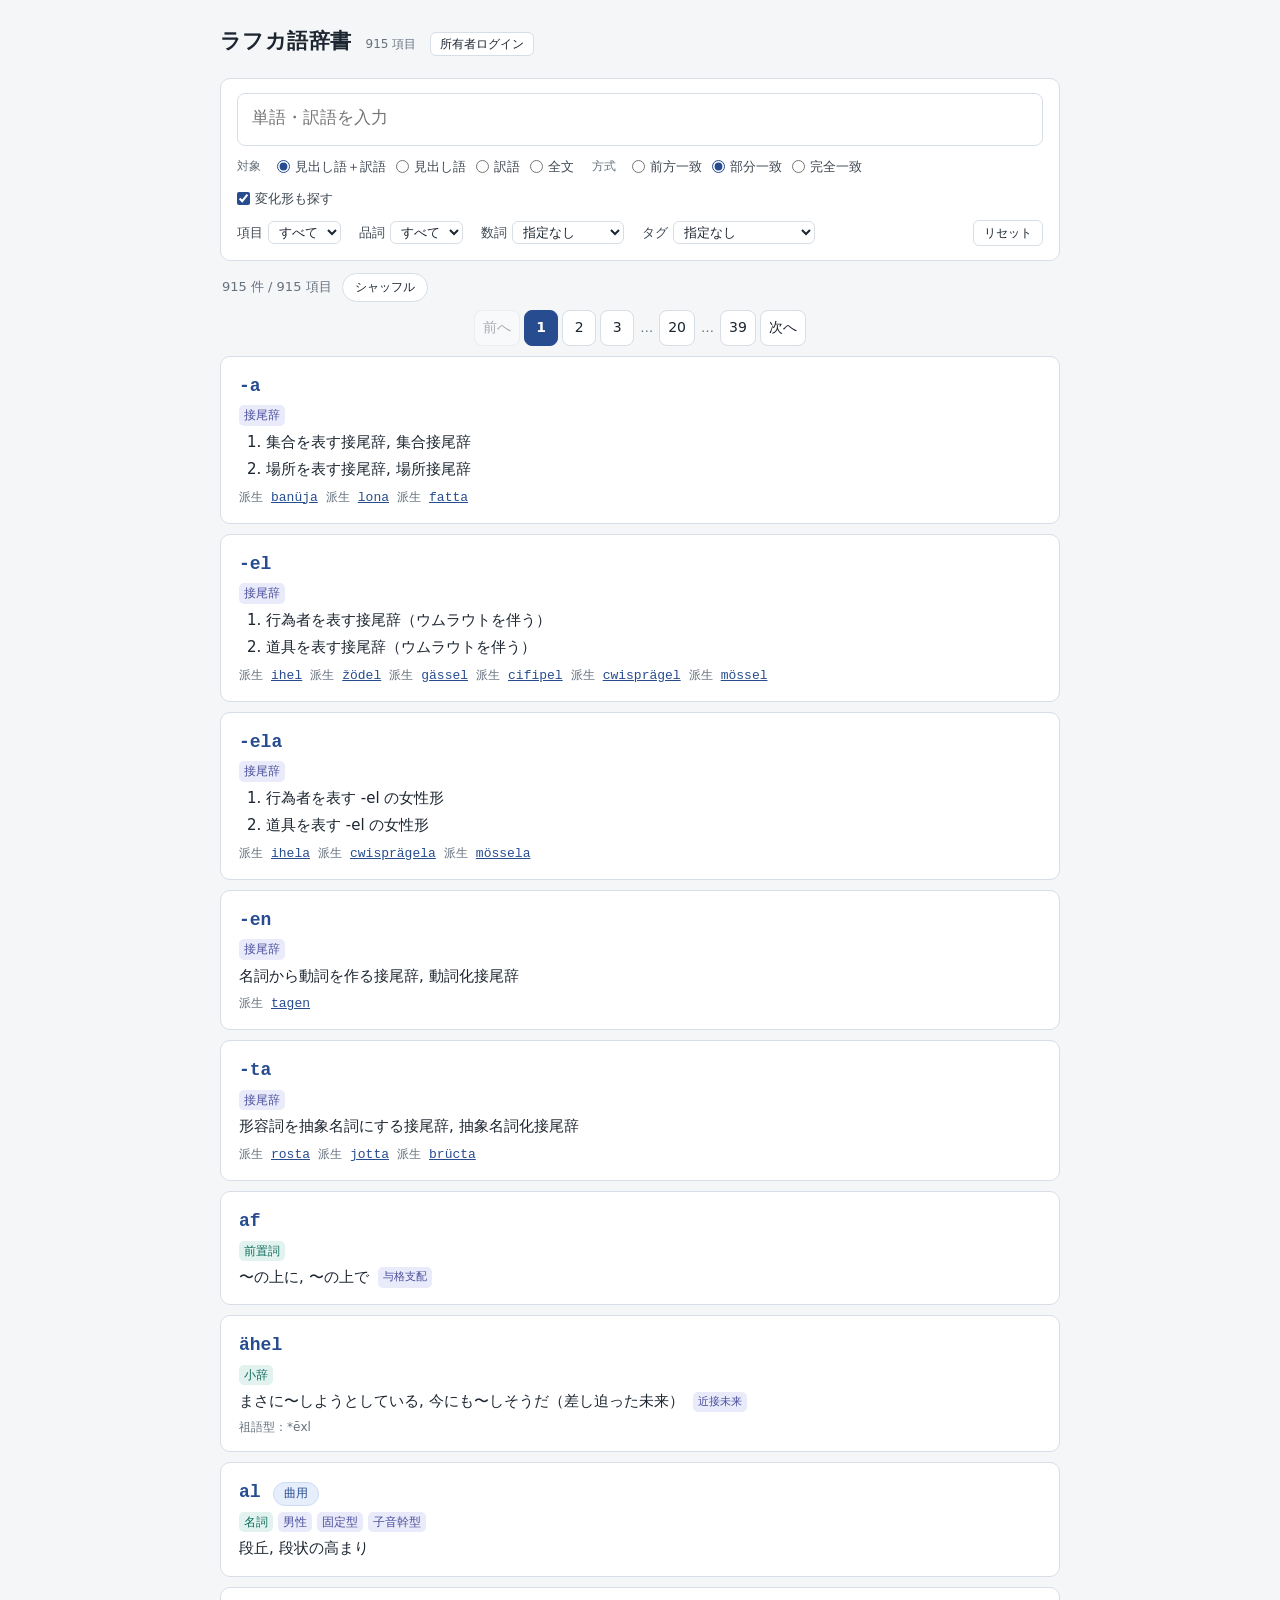
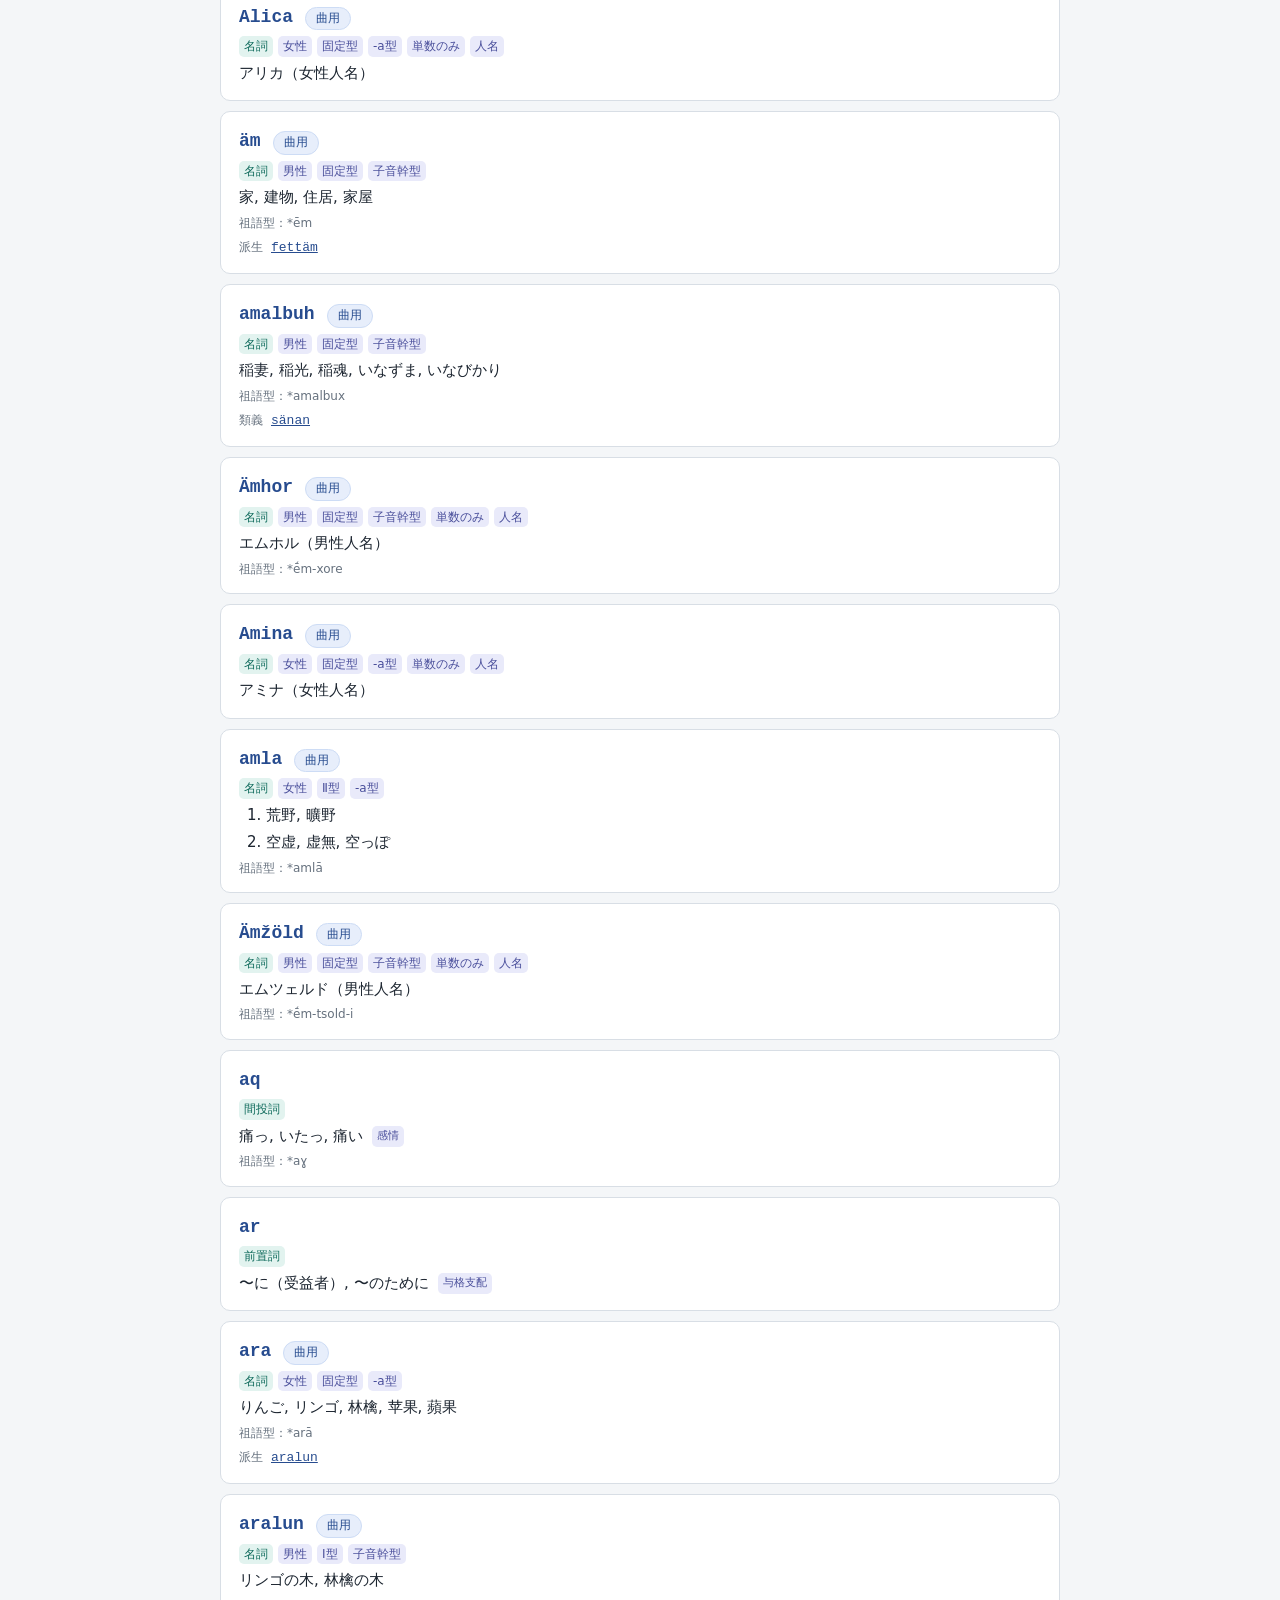
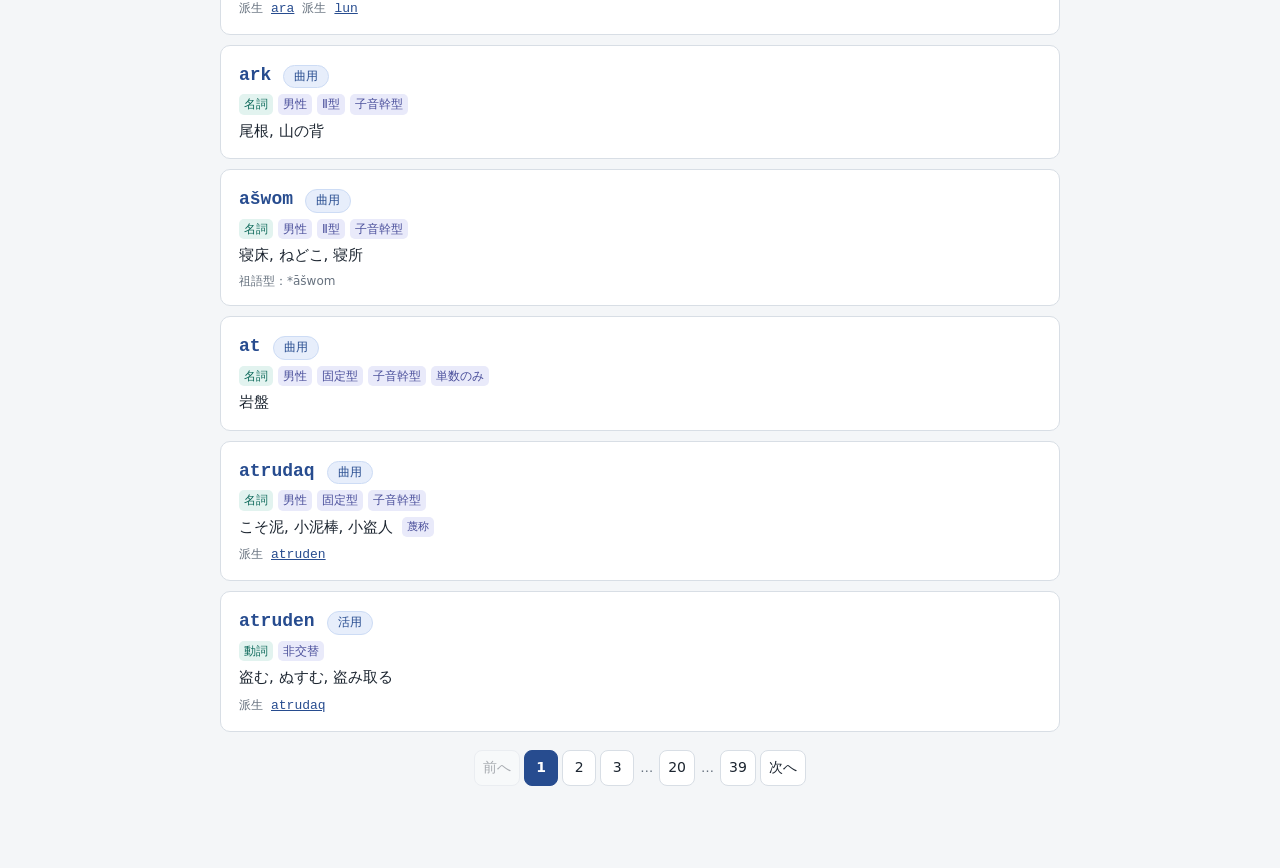
==== commit 674ebdaa: "NSM 意味素の造語案で採用した16項目を登録（継承10語・東語派語根6語）" ====
--- a/index.html
+++ b/index.html
@@ -794,7 +794,7 @@
   </main>
   <noscript>検索と語形表の表示にはJavaScriptを有効にしてください。</noscript>
 </div>
-<script id="dictionary-data">const DATA = {"partsOfSpeech":["名詞","代名詞","動詞","形容詞","連体詞","副詞","前置詞","接続詞","小辞","間投詞"],"entries":[{"id":"15f28641a962375b","head":"-a","pos":"","kind":"接辞","numeralType":"","numberRestriction":"","meaning":"集合を表す接尾辞, 集合接尾辞\n場所を表す接尾辞, 場所接尾辞","tags":["接尾辞"],"gender":"","class":"","protoForms":[],"relations":[{"title":"派生","head":"banüja","id":"f06ee3d86d16df71"},{"title":"派生","head":"lona","id":"14972890d454d124"},{"title":"派生","head":"fatta","id":"b48f6d73fd53af82"}],"senseTags":[],"tables":[]},{"id":"3f10bbf80aafb26c","head":"-el","pos":"","kind":"接辞","numeralType":"","numberRestriction":"","meaning":"行為者を表す接尾辞（ウムラウトを伴う）\n道具を表す接尾辞（ウムラウトを伴う）","tags":["接尾辞"],"gender":"","class":"","protoForms":[],"relations":[{"title":"派生","head":"ihel","id":"01973c72e1f0da30"},{"title":"派生","head":"žödel","id":"0f4985c0d0f4e429"},{"title":"派生","head":"gässel","id":"c159fe727e2372b6"},{"title":"派生","head":"cifipel","id":"75339c68048df859"},{"title":"派生","head":"cwisprägel","id":"e9687dd46f8fd589"},{"title":"派生","head":"mössel","id":"4f2d0b80cc97f2c5"}],"senseTags":[],"tables":[]},{"id":"26ae1ba4c255015d","head":"-ela","pos":"","kind":"接辞","numeralType":"","numberRestriction":"","meaning":"行為者を表す -el の女性形\n道具を表す -el の女性形","tags":["接尾辞"],"gender":"","class":"","protoForms":[],"relations":[{"title":"派生","head":"ihela","id":"12c9228c8b983745"},{"title":"派生","head":"cwisprägela","id":"d6ecd25d1b32edbb"},{"title":"派生","head":"mössela","id":"77eafa7f79fbac4a"}],"senseTags":[],"tables":[]},{"id":"b64df55cb77c185e","head":"-en","pos":"","kind":"接辞","numeralType":"","numberRestriction":"","meaning":"名詞から動詞を作る接尾辞, 動詞化接尾辞","tags":["接尾辞"],"gender":"","class":"","protoForms":[],"relations":[{"title":"派生","head":"tagen","id":"2887a986f74d8550"}],"senseTags":[],"tables":[]},{"id":"879826555bd03286","head":"-ta","pos":"","kind":"接辞","numeralType":"","numberRestriction":"","meaning":"形容詞を抽象名詞にする接尾辞, 抽象名詞化接尾辞","tags":["接尾辞"],"gender":"","class":"","protoForms":[],"relations":[{"title":"派生","head":"rosta","id":"5667f45ff712e306"},{"title":"派生","head":"jotta","id":"6af8245c60ae0785"},{"title":"派生","id":"340f5f311e35d48e","head":"brücta"}],"senseTags":[],"tables":[]},{"id":"531575f4b132cf4e","head":"af","pos":"前置詞","kind":"単語","numeralType":"","numberRestriction":"","meaning":"〜の上に, 〜の上で","tags":["前置詞"],"gender":"","class":"","protoForms":[],"relations":[],"senseTags":[{"meaning":"〜の上に, 〜の上で","tags":["与格支配"]}],"tables":[]},{"id":"5aa5a851bfd23be2","head":"ähel","pos":"小辞","kind":"単語","numeralType":"","numberRestriction":"","meaning":"まさに〜しようとしている, 今にも〜しそうだ（差し迫った未来）","tags":["小辞"],"gender":"","class":"","protoForms":["*ēxl"],"relations":[],"senseTags":[{"meaning":"まさに〜しようとしている, 今にも〜しそうだ（差し迫った未来）","tags":["近接未来"]}],"tables":[]},{"id":"e997f661d14137da","head":"al","pos":"名詞","kind":"単語","numeralType":"","numberRestriction":"","meaning":"段丘, 段状の高まり","tags":["名詞","男性","固定型","子音幹型"],"gender":"M","class":"固定型","protoForms":[],"relations":[],"tables":[{"title":"曲用","columns":["単数","複数"],"rows":[{"label":"主格","cells":[{"label":"単数主格","value":"al"},{"label":"複数主格","value":"ales"}]},{"label":"属格","cells":[{"label":"単数属格","value":"alen"},{"label":"複数属格","value":"alens"}]},{"label":"与格","cells":[{"label":"単数与格","value":"äler"},{"label":"複数与格","value":"älers"}]},{"label":"奪格","cells":[{"label":"単数奪格","value":"alu"},{"label":"複数奪格","value":"alus"}]},{"label":"再帰格","cells":[{"label":"単数再帰格","value":"alel"},{"label":"複数再帰格","value":"alels"}]}]}]},{"id":"b9977f8bef158422","head":"Alica","pos":"名詞","kind":"単語","numeralType":"","numberRestriction":"singular","meaning":"アリカ（女性人名）","tags":["名詞","女性","固定型","-a型","単数のみ","人名"],"gender":"F","class":"固定型","protoForms":[],"relations":[],"senseTags":[],"tables":[{"title":"曲用","columns":["単数"],"rows":[{"label":"主格","cells":[{"label":"単数主格","value":"Alica"}]},{"label":"属格","cells":[{"label":"単数属格","value":"Alican"}]},{"label":"与格","cells":[{"label":"単数与格","value":"Alicar"}]},{"label":"奪格","cells":[{"label":"単数奪格","value":"Alico"}]},{"label":"再帰格","cells":[{"label":"単数再帰格","value":"Alical"}]}]}]},{"id":"fe0e6ddb5424190e","head":"äm","pos":"名詞","kind":"単語","numeralType":"","numberRestriction":"","meaning":"家, 建物, 住居, 家屋","tags":["名詞","男性","固定型","子音幹型"],"gender":"M","class":"固定型","protoForms":["*ēm"],"relations":[{"title":"派生","head":"fettäm","id":"94c718b2df03a305"}],"senseTags":[],"inflection":{"version":1,"settings":{"nounPattern":"auto"},"overrides":{},"omitted":[]},"tables":[{"title":"曲用","columns":["単数","複数"],"rows":[{"label":"主格","cells":[{"label":"単数主格","value":"äm"},{"label":"複数主格","value":"ämes"}]},{"label":"属格","cells":[{"label":"単数属格","value":"ämen"},{"label":"複数属格","value":"ämens"}]},{"label":"与格","cells":[{"label":"単数与格","value":"ämer"},{"label":"複数与格","value":"ämers"}]},{"label":"奪格","cells":[{"label":"単数奪格","value":"ämu"},{"label":"複数奪格","value":"ämus"}]},{"label":"再帰格","cells":[{"label":"単数再帰格","value":"ämel"},{"label":"複数再帰格","value":"ämels"}]}]}]},{"id":"75ef390c42e535d0","head":"amalbuh","pos":"名詞","kind":"単語","numeralType":"","numberRestriction":"","meaning":"稲妻, 稲光, 稲魂, いなずま, いなびかり","tags":["名詞","男性","固定型","子音幹型"],"gender":"M","class":"固定型","protoForms":["*amalbux"],"relations":[{"title":"類義","id":"c30d9cc890d927f4","head":"sänan"}],"senseTags":[],"inflection":{"version":1,"settings":{"nounPattern":"auto"},"overrides":{},"omitted":[]},"tables":[{"title":"曲用","columns":["単数","複数"],"rows":[{"label":"主格","cells":[{"label":"単数主格","value":"amalbuh"},{"label":"複数主格","value":"amalbuhes"}]},{"label":"属格","cells":[{"label":"単数属格","value":"amalbuhen"},{"label":"複数属格","value":"amalbuhens"}]},{"label":"与格","cells":[{"label":"単数与格","value":"amalbüher"},{"label":"複数与格","value":"amalbühers"}]},{"label":"奪格","cells":[{"label":"単数奪格","value":"amalbuhu"},{"label":"複数奪格","value":"amalbuhus"}]},{"label":"再帰格","cells":[{"label":"単数再帰格","value":"amalbuhel"},{"label":"複数再帰格","value":"amalbuhels"}]}]}]},{"id":"c1a2fcb1b36bff71","head":"Ämhor","pos":"名詞","kind":"単語","numeralType":"","numberRestriction":"singular","meaning":"エムホル（男性人名）","tags":["名詞","男性","固定型","子音幹型","単数のみ","人名"],"gender":"M","class":"固定型","protoForms":["*ḗm-xore"],"relations":[],"senseTags":[],"inflection":{"version":1,"settings":{"nounPattern":"auto"},"overrides":{},"omitted":[]},"tables":[{"title":"曲用","columns":["単数"],"rows":[{"label":"主格","cells":[{"label":"単数主格","value":"Ämhor"}]},{"label":"属格","cells":[{"label":"単数属格","value":"Ämhoren"}]},{"label":"与格","cells":[{"label":"単数与格","value":"Ämhörer"}]},{"label":"奪格","cells":[{"label":"単数奪格","value":"Ämhoru"}]},{"label":"再帰格","cells":[{"label":"単数再帰格","value":"Ämhorel"}]}]}]},{"id":"0629edf6c59c575b","head":"Amina","pos":"名詞","kind":"単語","numeralType":"","numberRestriction":"singular","meaning":"アミナ（女性人名）","tags":["名詞","女性","固定型","-a型","単数のみ","人名"],"gender":"F","class":"固定型","protoForms":[],"relations":[],"senseTags":[],"tables":[{"title":"曲用","columns":["単数"],"rows":[{"label":"主格","cells":[{"label":"単数主格","value":"Amina"}]},{"label":"属格","cells":[{"label":"単数属格","value":"Aminan"}]},{"label":"与格","cells":[{"label":"単数与格","value":"Aminar"}]},{"label":"奪格","cells":[{"label":"単数奪格","value":"Amino"}]},{"label":"再帰格","cells":[{"label":"単数再帰格","value":"Aminal"}]}]}]},{"id":"3d057fda858f9b07","head":"amla","pos":"名詞","kind":"単語","numeralType":"","numberRestriction":"","meaning":"荒野, 曠野\n空虚, 虚無, 空っぽ","tags":["名詞","女性","Ⅱ型","-a型"],"gender":"F","class":"Ⅱ型","protoForms":["*amlā"],"relations":[],"senseTags":[],"inflection":{"version":1,"settings":{"nounPattern":"auto","obliqueStem":"eml"},"overrides":{},"omitted":[]},"tables":[{"title":"曲用","columns":["単数","複数"],"rows":[{"label":"主格","cells":[{"label":"単数主格","value":"amla"},{"label":"複数主格","value":"emlas"}]},{"label":"属格","cells":[{"label":"単数属格","value":"emlan"},{"label":"複数属格","value":"emlans"}]},{"label":"与格","cells":[{"label":"単数与格","value":"emlar"},{"label":"複数与格","value":"emlars"}]},{"label":"奪格","cells":[{"label":"単数奪格","value":"emlo"},{"label":"複数奪格","value":"emlos"}]},{"label":"再帰格","cells":[{"label":"単数再帰格","value":"emlal"},{"label":"複数再帰格","value":"emlals"}]}]}]},{"id":"bdc4621a258b0bab","head":"Ämžöld","pos":"名詞","kind":"単語","numeralType":"","numberRestriction":"singular","meaning":"エムツェルド（男性人名）","tags":["名詞","男性","固定型","子音幹型","単数のみ","人名"],"gender":"M","class":"固定型","protoForms":["*ḗm-tsold-i"],"relations":[],"senseTags":[],"inflection":{"version":1,"settings":{"nounPattern":"auto"},"overrides":{},"omitted":[]},"tables":[{"title":"曲用","columns":["単数"],"rows":[{"label":"主格","cells":[{"label":"単数主格","value":"Ämžöld"}]},{"label":"属格","cells":[{"label":"単数属格","value":"Ämžölden"}]},{"label":"与格","cells":[{"label":"単数与格","value":"Ämžölder"}]},{"label":"奪格","cells":[{"label":"単数奪格","value":"Ämžöldu"}]},{"label":"再帰格","cells":[{"label":"単数再帰格","value":"Ämžöldel"}]}]}]},{"id":"9743f43978180060","head":"aq","pos":"間投詞","kind":"単語","numeralType":"","numberRestriction":"","meaning":"痛っ, いたっ, 痛い","tags":["間投詞"],"gender":"","class":"","protoForms":["*aɣ"],"relations":[],"senseTags":[{"meaning":"痛っ, いたっ, 痛い","tags":["感情"]}],"tables":[]},{"id":"b272cd98baf37f04","head":"ar","pos":"前置詞","kind":"単語","numeralType":"","numberRestriction":"","meaning":"〜に（受益者）, 〜のために","tags":["前置詞"],"gender":"","class":"","protoForms":[],"relations":[],"senseTags":[{"meaning":"〜に（受益者）, 〜のために","tags":["与格支配"]}],"tables":[]},{"id":"a147e6e223425f14","head":"ara","pos":"名詞","kind":"単語","numeralType":"","numberRestriction":"","meaning":"りんご, リンゴ, 林檎, 苹果, 蘋果","tags":["名詞","女性","固定型","-a型"],"gender":"F","class":"固定型","protoForms":["*arā"],"relations":[{"title":"派生","id":"f4a34967a7fb8101","head":"aralun"}],"senseTags":[],"inflection":{"version":1,"settings":{"nounPattern":"auto"},"overrides":{},"omitted":[]},"tables":[{"title":"曲用","columns":["単数","複数"],"rows":[{"label":"主格","cells":[{"label":"単数主格","value":"ara"},{"label":"複数主格","value":"aras"}]},{"label":"属格","cells":[{"label":"単数属格","value":"aran"},{"label":"複数属格","value":"arans"}]},{"label":"与格","cells":[{"label":"単数与格","value":"arar"},{"label":"複数与格","value":"arars"}]},{"label":"奪格","cells":[{"label":"単数奪格","value":"aro"},{"label":"複数奪格","value":"aros"}]},{"label":"再帰格","cells":[{"label":"単数再帰格","value":"aral"},{"label":"複数再帰格","value":"arals"}]}]}]},{"id":"f4a34967a7fb8101","head":"aralun","pos":"名詞","kind":"単語","numeralType":"","numberRestriction":"","meaning":"リンゴの木, 林檎の木","tags":["名詞","男性","Ⅰ型","子音幹型"],"gender":"M","class":"Ⅰ型","protoForms":[],"relations":[{"title":"派生","id":"a147e6e223425f14","head":"ara"},{"title":"派生","id":"dc7a77aaf2bb4e1b","head":"lun"}],"inflection":{"version":1,"settings":{"obliqueStem":"aralon","nounPattern":"auto"},"overrides":{},"omitted":[]},"tables":[{"title":"曲用","columns":["単数","複数"],"rows":[{"label":"主格","cells":[{"label":"単数主格","value":"aralun"},{"label":"複数主格","value":"aralones"}]},{"label":"属格","cells":[{"label":"単数属格","value":"aralonen"},{"label":"複数属格","value":"aralonens"}]},{"label":"与格","cells":[{"label":"単数与格","value":"aralöner"},{"label":"複数与格","value":"aralöners"}]},{"label":"奪格","cells":[{"label":"単数奪格","value":"aralonu"},{"label":"複数奪格","value":"aralonus"}]},{"label":"再帰格","cells":[{"label":"単数再帰格","value":"aralonel"},{"label":"複数再帰格","value":"aralonels"}]}]}]},{"id":"14d962418c47e141","head":"ark","pos":"名詞","kind":"単語","numeralType":"","numberRestriction":"","meaning":"尾根, 山の背","tags":["名詞","男性","Ⅱ型","子音幹型"],"gender":"M","class":"Ⅱ型","protoForms":[],"relations":[],"tables":[{"title":"曲用","columns":["単数","複数"],"rows":[{"label":"主格","cells":[{"label":"単数主格","value":"ark"},{"label":"複数主格","value":"erces"}]},{"label":"属格","cells":[{"label":"単数属格","value":"ercen"},{"label":"複数属格","value":"ercens"}]},{"label":"与格","cells":[{"label":"単数与格","value":"ercer"},{"label":"複数与格","value":"ercers"}]},{"label":"奪格","cells":[{"label":"単数奪格","value":"ercu"},{"label":"複数奪格","value":"ercus"}]},{"label":"再帰格","cells":[{"label":"単数再帰格","value":"ercel"},{"label":"複数再帰格","value":"ercels"}]}]}]},{"id":"b66becc88be1ad53","head":"ašwom","pos":"名詞","kind":"単語","numeralType":"","numberRestriction":"","meaning":"寝床, ねどこ, 寝所","tags":["名詞","男性","Ⅱ型","子音幹型"],"gender":"M","class":"Ⅱ型","protoForms":["*āšwom"],"relations":[],"senseTags":[],"tables":[{"title":"曲用","columns":["単数","複数"],"rows":[{"label":"主格","cells":[{"label":"単数主格","value":"ašwom"},{"label":"複数主格","value":"ašwumes"}]},{"label":"属格","cells":[{"label":"単数属格","value":"ašwumen"},{"label":"複数属格","value":"ašwumens"}]},{"label":"与格","cells":[{"label":"単数与格","value":"ašwümer"},{"label":"複数与格","value":"ašwümers"}]},{"label":"奪格","cells":[{"label":"単数奪格","value":"ašwumu"},{"label":"複数奪格","value":"ašwumus"}]},{"label":"再帰格","cells":[{"label":"単数再帰格","value":"ašwumel"},{"label":"複数再帰格","value":"ašwumels"}]}]}]},{"id":"d02801a311f3d35d","head":"at","pos":"名詞","kind":"単語","numeralType":"","numberRestriction":"singular","meaning":"岩盤","tags":["名詞","男性","固定型","子音幹型","単数のみ"],"gender":"M","class":"固定型","protoForms":[],"relations":[],"tables":[{"title":"曲用","columns":["単数"],"rows":[{"label":"主格","cells":[{"label":"単数主格","value":"at"}]},{"label":"属格","cells":[{"label":"単数属格","value":"aten"}]},{"label":"与格","cells":[{"label":"単数与格","value":"äter"}]},{"label":"奪格","cells":[{"label":"単数奪格","value":"atu"}]},{"label":"再帰格","cells":[{"label":"単数再帰格","value":"atel"}]}]}]},{"id":"ae0b90c8b35c059b","head":"atrudaq","pos":"名詞","kind":"単語","numeralType":"","numberRestriction":"","meaning":"こそ泥, 小泥棒, 小盗人","tags":["名詞","男性","固定型","子音幹型"],"gender":"M","class":"固定型","protoForms":[],"relations":[{"title":"派生","head":"atruden","id":"b80dde3e5d8a93c2"}],"senseTags":[{"meaning":"こそ泥, 小泥棒, 小盗人","tags":["蔑称"]}],"tables":[{"title":"曲用","columns":["単数","複数"],"rows":[{"label":"主格","cells":[{"label":"単数主格","value":"atrudaq"},{"label":"複数主格","value":"atrudaqes"}]},{"label":"属格","cells":[{"label":"単数属格","value":"atrudaqen"},{"label":"複数属格","value":"atrudaqens"}]},{"label":"与格","cells":[{"label":"単数与格","value":"atrudaqer"},{"label":"複数与格","value":"atrudaqers"}]},{"label":"奪格","cells":[{"label":"単数奪格","value":"atrudaqu"},{"label":"複数奪格","value":"atrudaqus"}]},{"label":"再帰格","cells":[{"label":"単数再帰格","value":"atrudaqel"},{"label":"複数再帰格","value":"atrudaqels"}]}]}]},{"id":"b80dde3e5d8a93c2","head":"atruden","pos":"動詞","kind":"単語","numeralType":"","numberRestriction":"","meaning":"盗む, ぬすむ, 盗み取る","tags":["動詞","非交替"],"gender":"","class":"非交替","protoForms":[],"relations":[{"title":"派生","head":"atrudaq","id":"ae0b90c8b35c059b"}],"senseTags":[],"tables":[{"title":"現在の人称活用","columns":["単数","複数"],"rows":[{"label":"1人称","cells":[{"label":"現在1単数","value":"atrudas"},{"label":"現在1複数","value":"atrudev"}]},{"label":"2人称","cells":[{"label":"現在2単数","value":"atrudeč"},{"label":"現在2複数","value":"atrudeg"}]},{"label":"3人称","cells":[{"label":"現在3単数","value":"atrud"},{"label":"現在3複数","value":"atruži"}]}]},{"title":"時制・法・非定形","columns":["語形"],"rows":[{"label":"不定形","cells":[{"label":"不定形","value":"atruden"}]},{"label":"アオリスト","cells":[{"label":"アオリスト","value":"atrudit"}]},{"label":"命令単数","cells":[{"label":"命令単数","value":"atrud"}]},{"label":"命令複数","cells":[{"label":"命令複数","value":"atrudeg"}]},{"label":"接続法","cells":[{"label":"接続法","value":"atrudes"}]},{"label":"条件法","cells":[{"label":"条件法","value":"atrudan"}]},{"label":"動名詞","cells":[{"label":"動名詞","value":"atrudad"}]},{"label":"過去分詞","cells":[{"label":"過去分詞","value":"dijatrutt"}]}]}]},{"id":"95475391e5ee00b9","head":"äv","pos":"小辞","kind":"単語","numeralType":"","numberRestriction":"","meaning":"〜できる（状況的可能）, 〜することが可能である","tags":["小辞"],"gender":"","class":"","protoForms":[],"relations":[],"senseTags":[{"meaning":"〜できる（状況的可能）, 〜することが可能である","tags":["状況的可能"]}],"tables":[]},{"id":"064fefc3c8a7abf8","head":"avena","pos":"名詞","kind":"単語","numeralType":"","numberRestriction":"","meaning":"豚, ぶた, ブタ","tags":["名詞","女性","Ⅱ型","-a型"],"gender":"F","class":"Ⅱ型","protoForms":["*awenā"],"relations":[{"title":"派生","head":"avenaq","id":"84c160598d9b79b4"},{"title":"派生","id":"9362900da3f0b881","head":"fettavena"}],"senseTags":[],"tables":[{"title":"曲用","columns":["単数","複数"],"rows":[{"label":"主格","cells":[{"label":"単数主格","value":"avena"},{"label":"複数主格","value":"ävinas"}]},{"label":"属格","cells":[{"label":"単数属格","value":"ävinan"},{"label":"複数属格","value":"ävinans"}]},{"label":"与格","cells":[{"label":"単数与格","value":"ävinar"},{"label":"複数与格","value":"ävinars"}]},{"label":"奪格","cells":[{"label":"単数奪格","value":"ävino"},{"label":"複数奪格","value":"ävinos"}]},{"label":"再帰格","cells":[{"label":"単数再帰格","value":"ävinal"},{"label":"複数再帰格","value":"ävinals"}]}]}]},{"id":"84c160598d9b79b4","head":"avenaq","pos":"名詞","kind":"単語","numeralType":"","numberRestriction":"","meaning":"豚野郎, ブタ野郎（罵語）","tags":["名詞","女性","固定型","子音幹型"],"gender":"F","class":"固定型","protoForms":[],"relations":[{"title":"派生","head":"avena","id":"064fefc3c8a7abf8"}],"senseTags":[{"meaning":"豚野郎, ブタ野郎（罵語）","tags":["蔑称"]}],"tables":[{"title":"曲用","columns":["単数","複数"],"rows":[{"label":"主格","cells":[{"label":"単数主格","value":"avenaq"},{"label":"複数主格","value":"avenaqes"}]},{"label":"属格","cells":[{"label":"単数属格","value":"avenaqen"},{"label":"複数属格","value":"avenaqens"}]},{"label":"与格","cells":[{"label":"単数与格","value":"avenaqer"},{"label":"複数与格","value":"avenaqers"}]},{"label":"奪格","cells":[{"label":"単数奪格","value":"avenaqu"},{"label":"複数奪格","value":"avenaqus"}]},{"label":"再帰格","cells":[{"label":"単数再帰格","value":"avenaqel"},{"label":"複数再帰格","value":"avenaqels"}]}]}]},{"id":"256231a51c5837aa","head":"ažmelen","pos":"動詞","kind":"単語","numeralType":"","numberRestriction":"","meaning":"始める, はじめる, 開始する, 着手する","tags":["動詞","e/i交替"],"gender":"","class":"e/i交替","protoForms":["*atsmel-"],"relations":[],"senseTags":[],"tables":[{"title":"現在の人称活用","columns":["単数","複数"],"rows":[{"label":"1人称","cells":[{"label":"現在1単数","value":"ažmilas"},{"label":"現在1複数","value":"ažmilev"}]},{"label":"2人称","cells":[{"label":"現在2単数","value":"ažmileč"},{"label":"現在2複数","value":"ažmileg"}]},{"label":"3人称","cells":[{"label":"現在3単数","value":"ažmil"},{"label":"現在3複数","value":"ažmilsi"}]}]},{"title":"時制・法・非定形","columns":["語形"],"rows":[{"label":"不定形","cells":[{"label":"不定形","value":"ažmelen"}]},{"label":"アオリスト","cells":[{"label":"アオリスト","value":"ažmel"}]},{"label":"命令単数","cells":[{"label":"命令単数","value":"ažmel"}]},{"label":"命令複数","cells":[{"label":"命令複数","value":"ažmeleg"}]},{"label":"接続法","cells":[{"label":"接続法","value":"ažmiles"}]},{"label":"条件法","cells":[{"label":"条件法","value":"ažmelan"}]},{"label":"動名詞","cells":[{"label":"動名詞","value":"ažmilad"}]},{"label":"過去分詞","cells":[{"label":"過去分詞","value":"dijažmilt"}]}]}]},{"id":"ca9e21860c9e81b0","head":"baca","pos":"名詞","kind":"単語","numeralType":"","numberRestriction":"","meaning":"左, ひだり, 左側, 左方","tags":["名詞","女性","Ⅱ型","-a型"],"gender":"F","class":"Ⅱ型","protoForms":["*bakā"],"relations":[],"senseTags":[],"tables":[{"title":"曲用","columns":["単数","複数"],"rows":[{"label":"主格","cells":[{"label":"単数主格","value":"baca"},{"label":"複数主格","value":"becas"}]},{"label":"属格","cells":[{"label":"単数属格","value":"becan"},{"label":"複数属格","value":"becans"}]},{"label":"与格","cells":[{"label":"単数与格","value":"becar"},{"label":"複数与格","value":"becars"}]},{"label":"奪格","cells":[{"label":"単数奪格","value":"beco"},{"label":"複数奪格","value":"becos"}]},{"label":"再帰格","cells":[{"label":"単数再帰格","value":"becal"},{"label":"複数再帰格","value":"becals"}]}]}]},{"id":"7395e3febdebb4f0","head":"Badre","pos":"名詞","kind":"単語","numeralType":"","numberRestriction":"singular","meaning":"バドレ（男性人名）","tags":["名詞","男性","固定型","短語尾母音型","単数のみ","人名"],"gender":"M","class":"固定型","protoForms":[],"relations":[],"senseTags":[],"tables":[{"title":"曲用","columns":["単数"],"rows":[{"label":"主格","cells":[{"label":"単数主格","value":"Badre"}]},{"label":"属格","cells":[{"label":"単数属格","value":"Badren"}]},{"label":"与格","cells":[{"label":"単数与格","value":"Badrer"}]},{"label":"奪格","cells":[{"label":"単数奪格","value":"Badru"}]},{"label":"再帰格","cells":[{"label":"単数再帰格","value":"Badrel"}]}]}]},{"id":"3ede76af49adcd1a","head":"bajen","pos":"動詞","kind":"単語","numeralType":"","numberRestriction":"","meaning":"笑う, わらう, 笑い声を上げる","tags":["動詞","母音幹","不規則活用"],"gender":"","class":"母音幹","protoForms":["*baʔ-"],"relations":[],"senseTags":[],"tables":[{"title":"現在の人称活用","columns":["単数","複数"],"rows":[{"label":"1人称","cells":[{"label":"現在1単数","value":"bas"},{"label":"現在1複数","value":"bav"}]},{"label":"2人称","cells":[{"label":"現在2単数","value":"bač"},{"label":"現在2複数","value":"bag"}]},{"label":"3人称","cells":[{"label":"現在3単数","value":"ba"},{"label":"現在3複数","value":"basi"}]}]},{"title":"時制・法・非定形","columns":["語形"],"rows":[{"label":"不定形","cells":[{"label":"不定形","value":"bajen"}]},{"label":"アオリスト","cells":[{"label":"アオリスト","value":"bat"}]},{"label":"命令単数","cells":[{"label":"命令単数","value":"ba"}]},{"label":"命令複数","cells":[{"label":"命令複数","value":"bag"}]},{"label":"接続法","cells":[{"label":"接続法","value":"bas"}]},{"label":"条件法","cells":[{"label":"条件法","value":"ban"}]},{"label":"動名詞","cells":[{"label":"動名詞","value":"bad"}]},{"label":"過去分詞","cells":[{"label":"過去分詞","value":"dibat"}]}]}]},{"id":"258cbaac2b416ec1","head":"balal","pos":"名詞","kind":"単語","numeralType":"","numberRestriction":"","meaning":"爪, つめ, ツメ","tags":["名詞","男性","Ⅱ型","子音幹型"],"gender":"M","class":"Ⅱ型","protoForms":["*bālal"],"relations":[],"senseTags":[],"tables":[{"title":"曲用","columns":["単数","複数"],"rows":[{"label":"主格","cells":[{"label":"単数主格","value":"balal"},{"label":"複数主格","value":"baleles"}]},{"label":"属格","cells":[{"label":"単数属格","value":"balelen"},{"label":"複数属格","value":"balelens"}]},{"label":"与格","cells":[{"label":"単数与格","value":"baleler"},{"label":"複数与格","value":"balelers"}]},{"label":"奪格","cells":[{"label":"単数奪格","value":"balelu"},{"label":"複数奪格","value":"balelus"}]},{"label":"再帰格","cells":[{"label":"単数再帰格","value":"balelel"},{"label":"複数再帰格","value":"balelels"}]}]}]},{"id":"5b6d9391c40271c9","head":"Balv","pos":"名詞","kind":"単語","numeralType":"","numberRestriction":"singular","meaning":"バルヴ（男性人名）","tags":["名詞","男性","固定型","子音幹型","単数のみ","人名"],"gender":"M","class":"固定型","protoForms":["*bálw-"],"relations":[],"senseTags":[],"inflection":{"version":1,"settings":{"nounPattern":"auto"},"overrides":{},"omitted":[]},"tables":[{"title":"曲用","columns":["単数"],"rows":[{"label":"主格","cells":[{"label":"単数主格","value":"Balv"}]},{"label":"属格","cells":[{"label":"単数属格","value":"Balven"}]},{"label":"与格","cells":[{"label":"単数与格","value":"Bälver"}]},{"label":"奪格","cells":[{"label":"単数奪格","value":"Balvu"}]},{"label":"再帰格","cells":[{"label":"単数再帰格","value":"Balvel"}]}]}]},{"id":"f97aba6ba9af5ec7","head":"balva","pos":"名詞","kind":"単語","numeralType":"","numberRestriction":"","meaning":"獅子, ライオン, しし","tags":["名詞","女性","Ⅱ型","-a型"],"gender":"F","class":"Ⅱ型","protoForms":["*balwā"],"relations":[],"senseTags":[],"tables":[{"title":"曲用","columns":["単数","複数"],"rows":[{"label":"主格","cells":[{"label":"単数主格","value":"balva"},{"label":"複数主格","value":"belvas"}]},{"label":"属格","cells":[{"label":"単数属格","value":"belvan"},{"label":"複数属格","value":"belvans"}]},{"label":"与格","cells":[{"label":"単数与格","value":"belvar"},{"label":"複数与格","value":"belvars"}]},{"label":"奪格","cells":[{"label":"単数奪格","value":"belvo"},{"label":"複数奪格","value":"belvos"}]},{"label":"再帰格","cells":[{"label":"単数再帰格","value":"belval"},{"label":"複数再帰格","value":"belvals"}]}]}]},{"id":"fdfe0d27f2f47ea3","head":"Balväm","pos":"名詞","kind":"単語","numeralType":"","numberRestriction":"singular","meaning":"バルヴェム（男性人名）","tags":["名詞","男性","固定型","子音幹型","単数のみ","人名"],"gender":"M","class":"固定型","protoForms":["*bálw-ēm"],"relations":[],"senseTags":[],"inflection":{"version":1,"settings":{"nounPattern":"auto"},"overrides":{},"omitted":[]},"tables":[{"title":"曲用","columns":["単数"],"rows":[{"label":"主格","cells":[{"label":"単数主格","value":"Balväm"}]},{"label":"属格","cells":[{"label":"単数属格","value":"Balvämen"}]},{"label":"与格","cells":[{"label":"単数与格","value":"Balvämer"}]},{"label":"奪格","cells":[{"label":"単数奪格","value":"Balvämu"}]},{"label":"再帰格","cells":[{"label":"単数再帰格","value":"Balvämel"}]}]}]},{"id":"e6f9fbd1062842c8","head":"bänn","pos":"名詞","kind":"単語","numeralType":"","numberRestriction":"singular","meaning":"学問, 学術, 学び","tags":["名詞","中性","固定型","子音幹型","単数のみ"],"gender":"N","class":"固定型","protoForms":[],"relations":[{"title":"派生","head":"bannen","id":"d46546c43fa4f847"}],"senseTags":[{"meaning":"学問, 学術, 学び","tags":["不可算"]}],"tables":[{"title":"曲用","columns":["単数"],"rows":[{"label":"主格","cells":[{"label":"単数主格","value":"bänn"}]},{"label":"属格","cells":[{"label":"単数属格","value":"bännen"}]},{"label":"与格","cells":[{"label":"単数与格","value":"bänner"}]},{"label":"奪格","cells":[{"label":"単数奪格","value":"bännu"}]},{"label":"再帰格","cells":[{"label":"単数再帰格","value":"bännel"}]}]}]},{"id":"d46546c43fa4f847","head":"bannen","pos":"動詞","kind":"単語","numeralType":"","numberRestriction":"","meaning":"学ぶ, まなぶ, 学習する, 勉強する","tags":["動詞","a/e交替"],"gender":"","class":"a/e交替","protoForms":[],"relations":[{"title":"派生","head":"bänn","id":"e6f9fbd1062842c8"}],"senseTags":[],"tables":[{"title":"現在の人称活用","columns":["単数","複数"],"rows":[{"label":"1人称","cells":[{"label":"現在1単数","value":"bennas"},{"label":"現在1複数","value":"bennev"}]},{"label":"2人称","cells":[{"label":"現在2単数","value":"benneč"},{"label":"現在2複数","value":"benneg"}]},{"label":"3人称","cells":[{"label":"現在3単数","value":"benn"},{"label":"現在3複数","value":"bennsi"}]}]},{"title":"時制・法・非定形","columns":["語形"],"rows":[{"label":"不定形","cells":[{"label":"不定形","value":"bannen"}]},{"label":"アオリスト","cells":[{"label":"アオリスト","value":"bann"}]},{"label":"命令単数","cells":[{"label":"命令単数","value":"bann"}]},{"label":"命令複数","cells":[{"label":"命令複数","value":"banneg"}]},{"label":"接続法","cells":[{"label":"接続法","value":"bennes"}]},{"label":"条件法","cells":[{"label":"条件法","value":"bannan"}]},{"label":"動名詞","cells":[{"label":"動名詞","value":"bennad"}]},{"label":"過去分詞","cells":[{"label":"過去分詞","value":"dibennt"}]}]}]},{"id":"0ff4013c884bdb74","head":"banüj","pos":"名詞","kind":"単語","numeralType":"","numberRestriction":"","meaning":"車輪, 車の輪, ホイール","tags":["名詞","中性","固定型","子音幹型"],"gender":"N","class":"固定型","protoForms":[],"relations":[{"title":"派生","head":"banujen","id":"b3092062773a36e4"},{"title":"派生","head":"banüja","id":"f06ee3d86d16df71"},{"title":"派生","head":"banüjhranta","id":"3dd71ed2c0ab8542"}],"senseTags":[],"tables":[{"title":"曲用","columns":["単数","複数"],"rows":[{"label":"主格","cells":[{"label":"単数主格","value":"banüj"},{"label":"複数主格","value":"banüji"}]},{"label":"属格","cells":[{"label":"単数属格","value":"banüjen"},{"label":"複数属格","value":"banüjins"}]},{"label":"与格","cells":[{"label":"単数与格","value":"banüjer"},{"label":"複数与格","value":"banüjirs"}]},{"label":"奪格","cells":[{"label":"単数奪格","value":"banüju"},{"label":"複数奪格","value":"banüjus"}]},{"label":"再帰格","cells":[{"label":"単数再帰格","value":"banüjel"},{"label":"複数再帰格","value":"banüjils"}]}]}]},{"id":"f06ee3d86d16df71","head":"banüja","pos":"名詞","kind":"単語","numeralType":"","numberRestriction":"","meaning":"車, 車両, 車輌\n自動車, 乗用車","tags":["名詞","女性","固定型","-a型"],"gender":"F","class":"固定型","protoForms":[],"relations":[{"title":"派生","head":"banüj","id":"0ff4013c884bdb74"},{"title":"派生","head":"-a","id":"15f28641a962375b"}],"senseTags":[],"inflection":{"version":1,"settings":{"nounPattern":"auto"},"overrides":{},"omitted":[]},"tables":[{"title":"曲用","columns":["単数","複数"],"rows":[{"label":"主格","cells":[{"label":"単数主格","value":"banüja"},{"label":"複数主格","value":"banüjas"}]},{"label":"属格","cells":[{"label":"単数属格","value":"banüjan"},{"label":"複数属格","value":"banüjans"}]},{"label":"与格","cells":[{"label":"単数与格","value":"banüjar"},{"label":"複数与格","value":"banüjars"}]},{"label":"奪格","cells":[{"label":"単数奪格","value":"banüjo"},{"label":"複数奪格","value":"banüjos"}]},{"label":"再帰格","cells":[{"label":"単数再帰格","value":"banüjal"},{"label":"複数再帰格","value":"banüjals"}]}]}]},{"id":"b3092062773a36e4","head":"banujen","pos":"動詞","kind":"単語","numeralType":"","numberRestriction":"","meaning":"転がる, ころがる, 転がっていく","tags":["動詞","非交替"],"gender":"","class":"非交替","protoForms":[],"relations":[{"title":"派生","head":"banüj","id":"0ff4013c884bdb74"}],"senseTags":[{"meaning":"転がる, ころがる, 転がっていく","tags":["自動"]}],"tables":[{"title":"現在の人称活用","columns":["単数","複数"],"rows":[{"label":"1人称","cells":[{"label":"現在1単数","value":"banujas"},{"label":"現在1複数","value":"banujev"}]},{"label":"2人称","cells":[{"label":"現在2単数","value":"banuječ"},{"label":"現在2複数","value":"banujeg"}]},{"label":"3人称","cells":[{"label":"現在3単数","value":"banuj"},{"label":"現在3複数","value":"banujsi"}]}]},{"title":"時制・法・非定形","columns":["語形"],"rows":[{"label":"不定形","cells":[{"label":"不定形","value":"banujen"}]},{"label":"アオリスト","cells":[{"label":"アオリスト","value":"banujit"}]},{"label":"命令単数","cells":[{"label":"命令単数","value":"banuj"}]},{"label":"命令複数","cells":[{"label":"命令複数","value":"banujeg"}]},{"label":"接続法","cells":[{"label":"接続法","value":"banujes"}]},{"label":"条件法","cells":[{"label":"条件法","value":"banujan"}]},{"label":"動名詞","cells":[{"label":"動名詞","value":"banujad"}]},{"label":"過去分詞","cells":[{"label":"過去分詞","value":"dibanujt"}]}]}]},{"id":"3dd71ed2c0ab8542","head":"banüjhranta","pos":"名詞","kind":"単語","numeralType":"","numberRestriction":"","meaning":"荷車, 台車, 手押し車","tags":["名詞","女性","固定型","-a型"],"gender":"F","class":"固定型","protoForms":[],"relations":[{"title":"派生","head":"banüj","id":"0ff4013c884bdb74"},{"title":"派生","head":"hranta","id":"b8126f4913d8f769"}],"senseTags":[],"inflection":{"version":1,"settings":{"nounPattern":"auto"},"overrides":{},"omitted":[]},"tables":[{"title":"曲用","columns":["単数","複数"],"rows":[{"label":"主格","cells":[{"label":"単数主格","value":"banüjhranta"},{"label":"複数主格","value":"banüjhrantas"}]},{"label":"属格","cells":[{"label":"単数属格","value":"banüjhrantan"},{"label":"複数属格","value":"banüjhrantans"}]},{"label":"与格","cells":[{"label":"単数与格","value":"banüjhrantar"},{"label":"複数与格","value":"banüjhrantars"}]},{"label":"奪格","cells":[{"label":"単数奪格","value":"banüjhranto"},{"label":"複数奪格","value":"banüjhrantos"}]},{"label":"再帰格","cells":[{"label":"単数再帰格","value":"banüjhrantal"},{"label":"複数再帰格","value":"banüjhrantals"}]}]}]},{"id":"a0d86c752f735142","head":"barun","pos":"名詞","kind":"単語","numeralType":"","numberRestriction":"singular","meaning":"大麦, オオムギ, おおむぎ","tags":["名詞","男性","固定型","子音幹型","単数のみ"],"gender":"M","class":"固定型","protoForms":[],"relations":[],"senseTags":[{"meaning":"大麦, オオムギ, おおむぎ","tags":["不可算"]}],"inflection":{"version":1,"settings":{"obliqueStem":"barun","nounPattern":"auto"},"overrides":{},"omitted":[]},"tables":[{"title":"曲用","columns":["語形"],"rows":[{"label":"単数主格","cells":[{"label":"単数主格","value":"barun"}]},{"label":"単数属格","cells":[{"label":"単数属格","value":"barunen"}]},{"label":"単数与格","cells":[{"label":"単数与格","value":"barüner"}]},{"label":"単数奪格","cells":[{"label":"単数奪格","value":"barunu"}]},{"label":"単数再帰格","cells":[{"label":"単数再帰格","value":"barunel"}]}]}]},{"id":"afb6f362c72aaff7","head":"barz","pos":"名詞","kind":"単語","numeralType":"","numberRestriction":"","meaning":"砂嘴","tags":["名詞","男性","固定型","子音幹型"],"gender":"M","class":"固定型","protoForms":[],"relations":[],"tables":[{"title":"曲用","columns":["単数","複数"],"rows":[{"label":"主格","cells":[{"label":"単数主格","value":"barz"},{"label":"複数主格","value":"barzes"}]},{"label":"属格","cells":[{"label":"単数属格","value":"barzen"},{"label":"複数属格","value":"barzens"}]},{"label":"与格","cells":[{"label":"単数与格","value":"bärzer"},{"label":"複数与格","value":"bärzers"}]},{"label":"奪格","cells":[{"label":"単数奪格","value":"barzu"},{"label":"複数奪格","value":"barzus"}]},{"label":"再帰格","cells":[{"label":"単数再帰格","value":"barzel"},{"label":"複数再帰格","value":"barzels"}]}]}]},{"id":"e1a660bd5f37ed0e","head":"bažod","pos":"名詞","kind":"単語","numeralType":"","numberRestriction":"singular","meaning":"土, つち, 土壌","tags":["名詞","男性","Ⅱ型","子音幹型","単数のみ"],"gender":"M","class":"Ⅱ型","protoForms":["*batsawd"],"relations":[{"title":"派生","id":"702fbae8b794787e","head":"bažodgisi"}],"senseTags":[{"meaning":"土, つち, 土壌","tags":["不可算"]}],"tables":[{"title":"曲用","columns":["単数"],"rows":[{"label":"主格","cells":[{"label":"単数主格","value":"bažod"}]},{"label":"属格","cells":[{"label":"単数属格","value":"bažuden"}]},{"label":"与格","cells":[{"label":"単数与格","value":"bažüder"}]},{"label":"奪格","cells":[{"label":"単数奪格","value":"bažudu"}]},{"label":"再帰格","cells":[{"label":"単数再帰格","value":"bažudel"}]}]}]},{"id":"702fbae8b794787e","head":"bažodgisi","pos":"名詞","kind":"単語","numeralType":"","numberRestriction":"","meaning":"ジャガイモ, 馬鈴薯, じゃがいも","tags":["名詞","中性","固定型","短語尾母音型"],"gender":"N","class":"固定型","protoForms":[],"relations":[{"title":"派生","id":"e1a660bd5f37ed0e","head":"bažod"},{"title":"派生","id":"e95d04cfd37ea8df","head":"gisi"}],"inflection":{"version":1,"settings":{"obliqueStem":"bažodgis","nounPattern":"short"},"overrides":{},"omitted":[]},"tables":[{"title":"曲用","columns":["単数","複数"],"rows":[{"label":"主格","cells":[{"label":"単数主格","value":"bažodgisi"},{"label":"複数主格","value":"bažodgisi"}]},{"label":"属格","cells":[{"label":"単数属格","value":"bažodgisin"},{"label":"複数属格","value":"bažodgisins"}]},{"label":"与格","cells":[{"label":"単数与格","value":"bažodgisir"},{"label":"複数与格","value":"bažodgisirs"}]},{"label":"奪格","cells":[{"label":"単数奪格","value":"bažodgisu"},{"label":"複数奪格","value":"bažodgisus"}]},{"label":"再帰格","cells":[{"label":"単数再帰格","value":"bažodgisil"},{"label":"複数再帰格","value":"bažodgisils"}]}]}]},{"id":"c85dee50ec97ba8e","head":"bef","pos":"名詞","kind":"単語","numeralType":"","numberRestriction":"","meaning":"ブナ, 橅, 山毛欅","tags":["名詞","男性","固定型","子音幹型"],"gender":"M","class":"固定型","protoForms":[],"relations":[],"senseTags":[],"inflection":{"version":1,"settings":{"nounPattern":"auto"},"overrides":{},"omitted":[]},"tables":[{"title":"曲用","columns":["単数","複数"],"rows":[{"label":"主格","cells":[{"label":"単数主格","value":"bef"},{"label":"複数主格","value":"befes"}]},{"label":"属格","cells":[{"label":"単数属格","value":"befen"},{"label":"複数属格","value":"befens"}]},{"label":"与格","cells":[{"label":"単数与格","value":"befer"},{"label":"複数与格","value":"befers"}]},{"label":"奪格","cells":[{"label":"単数奪格","value":"befu"},{"label":"複数奪格","value":"befus"}]},{"label":"再帰格","cells":[{"label":"単数再帰格","value":"befel"},{"label":"複数再帰格","value":"befels"}]}]}]},{"id":"a09a50b1f6ab8f4f","head":"Begit","pos":"名詞","kind":"単語","numeralType":"","numberRestriction":"singular","meaning":"べギット（男性人名）","tags":["名詞","男性","固定型","子音幹型","単数のみ","人名"],"gender":"M","class":"固定型","protoForms":[],"relations":[],"senseTags":[],"tables":[{"title":"曲用","columns":["単数"],"rows":[{"label":"主格","cells":[{"label":"単数主格","value":"Begit"}]},{"label":"属格","cells":[{"label":"単数属格","value":"Begiten"}]},{"label":"与格","cells":[{"label":"単数与格","value":"Begiter"}]},{"label":"奪格","cells":[{"label":"単数奪格","value":"Begitu"}]},{"label":"再帰格","cells":[{"label":"単数再帰格","value":"Begitel"}]}]}]},{"id":"782ef0702628ddb0","head":"behuž","pos":"名詞","kind":"単語","numeralType":"","numberRestriction":"","meaning":"筋肉, 筋","tags":["名詞","男性","固定型","子音幹型"],"gender":"M","class":"固定型","protoForms":["*bexuts"],"relations":[],"senseTags":[],"tables":[{"title":"曲用","columns":["単数","複数"],"rows":[{"label":"主格","cells":[{"label":"単数主格","value":"behuž"},{"label":"複数主格","value":"behužes"}]},{"label":"属格","cells":[{"label":"単数属格","value":"behužen"},{"label":"複数属格","value":"behužens"}]},{"label":"与格","cells":[{"label":"単数与格","value":"behüžer"},{"label":"複数与格","value":"behüžers"}]},{"label":"奪格","cells":[{"label":"単数奪格","value":"behužu"},{"label":"複数奪格","value":"behužus"}]},{"label":"再帰格","cells":[{"label":"単数再帰格","value":"behužel"},{"label":"複数再帰格","value":"behužels"}]}]}]},{"id":"f7625514dbd45373","head":"bek","pos":"名詞","kind":"単語","numeralType":"","numberRestriction":"","meaning":"枝流, 本流に対する支流・分流","tags":["名詞","男性","固定型","子音幹型"],"gender":"M","class":"固定型","protoForms":[],"relations":[],"tables":[{"title":"曲用","columns":["単数","複数"],"rows":[{"label":"主格","cells":[{"label":"単数主格","value":"bek"},{"label":"複数主格","value":"beces"}]},{"label":"属格","cells":[{"label":"単数属格","value":"becen"},{"label":"複数属格","value":"becens"}]},{"label":"与格","cells":[{"label":"単数与格","value":"becer"},{"label":"複数与格","value":"becers"}]},{"label":"奪格","cells":[{"label":"単数奪格","value":"becu"},{"label":"複数奪格","value":"becus"}]},{"label":"再帰格","cells":[{"label":"単数再帰格","value":"becel"},{"label":"複数再帰格","value":"becels"}]}]}]},{"id":"a9213b6680a7b031","head":"beld","pos":"名詞","kind":"単語","numeralType":"","numberRestriction":"","meaning":"草本湿原, 草本の覆う湿原","tags":["名詞","男性","固定型","子音幹型"],"gender":"M","class":"固定型","protoForms":[],"relations":[{"title":"派生","id":"de0ca28eb349bda0","head":"beldrölič"}],"tables":[{"title":"曲用","columns":["単数","複数"],"rows":[{"label":"主格","cells":[{"label":"単数主格","value":"beld"},{"label":"複数主格","value":"beldes"}]},{"label":"属格","cells":[{"label":"単数属格","value":"belden"},{"label":"複数属格","value":"beldens"}]},{"label":"与格","cells":[{"label":"単数与格","value":"belder"},{"label":"複数与格","value":"belders"}]},{"label":"奪格","cells":[{"label":"単数奪格","value":"beldu"},{"label":"複数奪格","value":"beldus"}]},{"label":"再帰格","cells":[{"label":"単数再帰格","value":"beldel"},{"label":"複数再帰格","value":"beldels"}]}]}]},{"id":"de0ca28eb349bda0","head":"beldrölič","pos":"名詞","kind":"単語","numeralType":"","numberRestriction":"","meaning":"湿原の虫","tags":["名詞","男性","固定型","子音幹型"],"gender":"M","class":"固定型","protoForms":[],"relations":[{"title":"派生","id":"a9213b6680a7b031","head":"beld"},{"title":"派生","id":"33629eec90ccb784","head":"rölič"}],"inflection":{"version":1,"settings":{"obliqueStem":"beldrölič","nounPattern":"auto"},"overrides":{},"omitted":[]},"tables":[{"title":"曲用","columns":["単数","複数"],"rows":[{"label":"主格","cells":[{"label":"単数主格","value":"beldrölič"},{"label":"複数主格","value":"beldröličes"}]},{"label":"属格","cells":[{"label":"単数属格","value":"beldröličen"},{"label":"複数属格","value":"beldröličens"}]},{"label":"与格","cells":[{"label":"単数与格","value":"beldröličer"},{"label":"複数与格","value":"beldröličers"}]},{"label":"奪格","cells":[{"label":"単数奪格","value":"beldröliču"},{"label":"複数奪格","value":"beldröličus"}]},{"label":"再帰格","cells":[{"label":"単数再帰格","value":"beldröličel"},{"label":"複数再帰格","value":"beldröličels"}]}]}]},{"id":"8c7587e60ec2aebf","head":"ben","pos":"名詞","kind":"単語","numeralType":"","numberRestriction":"","meaning":"子, 子供, 子ども, こども","tags":["名詞","男性","固定型","子音幹型"],"gender":"M","class":"固定型","protoForms":["*bén"],"relations":[{"title":"派生","head":"benaq","id":"794344508847ec95"},{"title":"派生","head":"bengalt","id":"43979e3cf6b0b8f3"}],"senseTags":[],"tables":[{"title":"曲用","columns":["単数","複数"],"rows":[{"label":"主格","cells":[{"label":"単数主格","value":"ben"},{"label":"複数主格","value":"benes"}]},{"label":"属格","cells":[{"label":"単数属格","value":"benen"},{"label":"複数属格","value":"benens"}]},{"label":"与格","cells":[{"label":"単数与格","value":"bener"},{"label":"複数与格","value":"beners"}]},{"label":"奪格","cells":[{"label":"単数奪格","value":"benu"},{"label":"複数奪格","value":"benus"}]},{"label":"再帰格","cells":[{"label":"単数再帰格","value":"benel"},{"label":"複数再帰格","value":"benels"}]}]}]},{"id":"794344508847ec95","head":"benaq","pos":"名詞","kind":"単語","numeralType":"","numberRestriction":"","meaning":"ガキ, がき（子供への蔑称）","tags":["名詞","男性","固定型","子音幹型"],"gender":"M","class":"固定型","protoForms":[],"relations":[{"title":"派生","head":"ben","id":"8c7587e60ec2aebf"}],"senseTags":[{"meaning":"ガキ, がき（子供への蔑称）","tags":["蔑称"]}],"tables":[{"title":"曲用","columns":["単数","複数"],"rows":[{"label":"主格","cells":[{"label":"単数主格","value":"benaq"},{"label":"複数主格","value":"benaqes"}]},{"label":"属格","cells":[{"label":"単数属格","value":"benaqen"},{"label":"複数属格","value":"benaqens"}]},{"label":"与格","cells":[{"label":"単数与格","value":"benaqer"},{"label":"複数与格","value":"benaqers"}]},{"label":"奪格","cells":[{"label":"単数奪格","value":"benaqu"},{"label":"複数奪格","value":"benaqus"}]},{"label":"再帰格","cells":[{"label":"単数再帰格","value":"benaqel"},{"label":"複数再帰格","value":"benaqels"}]}]}]},{"id":"43979e3cf6b0b8f3","head":"bengalt","pos":"名詞","kind":"単語","numeralType":"","numberRestriction":"","meaning":"植民地, コロニー","tags":["名詞","男性","固定型","子音幹型"],"gender":"M","class":"固定型","protoForms":[],"relations":[{"title":"派生","head":"ben","id":"8c7587e60ec2aebf"},{"title":"派生","head":"galt","id":"a166c3d53dd2c808"}],"senseTags":[],"tables":[{"title":"曲用","columns":["単数","複数"],"rows":[{"label":"主格","cells":[{"label":"単数主格","value":"bengalt"},{"label":"複数主格","value":"bengaltes"}]},{"label":"属格","cells":[{"label":"単数属格","value":"bengalten"},{"label":"複数属格","value":"bengaltens"}]},{"label":"与格","cells":[{"label":"単数与格","value":"bengälter"},{"label":"複数与格","value":"bengälters"}]},{"label":"奪格","cells":[{"label":"単数奪格","value":"bengaltu"},{"label":"複数奪格","value":"bengaltus"}]},{"label":"再帰格","cells":[{"label":"単数再帰格","value":"bengaltel"},{"label":"複数再帰格","value":"bengaltels"}]}]}]},{"id":"3db9233f4b31412e","head":"bič","pos":"名詞","kind":"単語","numeralType":"","numberRestriction":"","meaning":"ビーバー, 海狸","tags":["名詞","男性","固定型","子音幹型"],"gender":"M","class":"固定型","protoForms":[],"relations":[],"inflection":{"version":1,"settings":{"obliqueStem":"bič","nounPattern":"auto"},"overrides":{},"omitted":[]},"tables":[{"title":"曲用","columns":["単数","複数"],"rows":[{"label":"主格","cells":[{"label":"単数主格","value":"bič"},{"label":"複数主格","value":"bičes"}]},{"label":"属格","cells":[{"label":"単数属格","value":"bičen"},{"label":"複数属格","value":"bičens"}]},{"label":"与格","cells":[{"label":"単数与格","value":"bičer"},{"label":"複数与格","value":"bičers"}]},{"label":"奪格","cells":[{"label":"単数奪格","value":"biču"},{"label":"複数奪格","value":"bičus"}]},{"label":"再帰格","cells":[{"label":"単数再帰格","value":"bičel"},{"label":"複数再帰格","value":"bičels"}]}]}]},{"id":"dd53ce1401b483f6","head":"bidašta","pos":"名詞","kind":"単語","numeralType":"","numberRestriction":"plural","meaning":"兄弟たち, 兄弟達, きょうだいたち","tags":["名詞","男性","固定型","-a型","複数のみ"],"gender":"M","class":"固定型","protoForms":["*bidáš-tā"],"relations":[{"title":"対応する単数","head":"bidiš","id":"4eb26a021c1da12c"}],"senseTags":[{"meaning":"兄弟たち, 兄弟達, きょうだいたち","tags":["集合"]}],"tables":[{"title":"曲用","columns":["複数"],"rows":[{"label":"主格","cells":[{"label":"複数主格","value":"bidašta"}]},{"label":"属格","cells":[{"label":"複数属格","value":"bidaštan"}]},{"label":"与格","cells":[{"label":"複数与格","value":"bidaštar"}]},{"label":"奪格","cells":[{"label":"複数奪格","value":"bidašto"}]},{"label":"再帰格","cells":[{"label":"複数再帰格","value":"bidaštal"}]}]}]},{"id":"4eb26a021c1da12c","head":"bidiš","pos":"名詞","kind":"単語","numeralType":"","numberRestriction":"","meaning":"兄弟, きょうだい, 男のきょうだい","tags":["名詞","男性","Ⅰ型","子音幹型"],"gender":"M","class":"Ⅰ型","protoForms":["*bidəš-ú","*bidáš-tā"],"relations":[{"title":"集合名詞","head":"bidašta","id":"dd53ce1401b483f6"}],"senseTags":[],"tables":[{"title":"曲用","columns":["単数","複数（口語）"],"rows":[{"label":"主格","cells":[{"label":"単数主格","value":"bidiš"},{"label":"複数主格","value":"bidašes"}]},{"label":"属格","cells":[{"label":"単数属格","value":"bidašen"},{"label":"複数属格","value":"bidašens"}]},{"label":"与格","cells":[{"label":"単数与格","value":"bidäšer"},{"label":"複数与格","value":"bidäšers"}]},{"label":"奪格","cells":[{"label":"単数奪格","value":"bidašu"},{"label":"複数奪格","value":"bidašus"}]},{"label":"再帰格","cells":[{"label":"単数再帰格","value":"bidašel"},{"label":"複数再帰格","value":"bidašels"}]}]}]},{"id":"63089b2111ff2c65","head":"bigen","pos":"動詞","kind":"単語","numeralType":"","numberRestriction":"","meaning":"横たわる, 横になる, 寝そべる","tags":["動詞","非交替"],"gender":"","class":"非交替","protoForms":["*bīg-"],"relations":[],"senseTags":[],"tables":[{"title":"現在の人称活用","columns":["単数","複数"],"rows":[{"label":"1人称","cells":[{"label":"現在1単数","value":"bigas"},{"label":"現在1複数","value":"bigev"}]},{"label":"2人称","cells":[{"label":"現在2単数","value":"bigeč"},{"label":"現在2複数","value":"bigeg"}]},{"label":"3人称","cells":[{"label":"現在3単数","value":"biq"},{"label":"現在3複数","value":"bigsi"}]}]},{"title":"時制・法・非定形","columns":["語形"],"rows":[{"label":"不定形","cells":[{"label":"不定形","value":"bigen"}]},{"label":"アオリスト","cells":[{"label":"アオリスト","value":"bigit"}]},{"label":"命令単数","cells":[{"label":"命令単数","value":"biq"}]},{"label":"命令複数","cells":[{"label":"命令複数","value":"bigeg"}]},{"label":"接続法","cells":[{"label":"接続法","value":"biges"}]},{"label":"条件法","cells":[{"label":"条件法","value":"bigan"}]},{"label":"動名詞","cells":[{"label":"動名詞","value":"bigad"}]},{"label":"過去分詞","cells":[{"label":"過去分詞","value":"dibict"}]}]}]},{"id":"eece5deb6564a64e","head":"bik","pos":"名詞","kind":"単語","numeralType":"","numberRestriction":"","meaning":"農民, 農夫, 百姓, 耕作者","tags":["名詞","男性","固定型","子音幹型"],"gender":"M","class":"固定型","protoForms":["*bīk"],"relations":[],"senseTags":[],"tables":[{"title":"曲用","columns":["単数","複数"],"rows":[{"label":"主格","cells":[{"label":"単数主格","value":"bik"},{"label":"複数主格","value":"bices"}]},{"label":"属格","cells":[{"label":"単数属格","value":"bicen"},{"label":"複数属格","value":"bicens"}]},{"label":"与格","cells":[{"label":"単数与格","value":"bicer"},{"label":"複数与格","value":"bicers"}]},{"label":"奪格","cells":[{"label":"単数奪格","value":"bicu"},{"label":"複数奪格","value":"bicus"}]},{"label":"再帰格","cells":[{"label":"単数再帰格","value":"bicel"},{"label":"複数再帰格","value":"bicels"}]}]}]},{"id":"1139402447df33fb","head":"bisčlaq","pos":"名詞","kind":"単語","numeralType":"","numberRestriction":"","meaning":"飲んだくれ, 呑んだくれ, 酔いどれ","tags":["名詞","男性","固定型","子音幹型"],"gender":"M","class":"固定型","protoForms":[],"relations":[{"title":"派生","head":"bisčlen","id":"70185a1d43bfea93"}],"senseTags":[{"meaning":"飲んだくれ, 呑んだくれ, 酔いどれ","tags":["蔑称"]}],"tables":[{"title":"曲用","columns":["単数","複数"],"rows":[{"label":"主格","cells":[{"label":"単数主格","value":"bisčlaq"},{"label":"複数主格","value":"bisčlaqes"}]},{"label":"属格","cells":[{"label":"単数属格","value":"bisčlaqen"},{"label":"複数属格","value":"bisčlaqens"}]},{"label":"与格","cells":[{"label":"単数与格","value":"bisčlaqer"},{"label":"複数与格","value":"bisčlaqers"}]},{"label":"奪格","cells":[{"label":"単数奪格","value":"bisčlaqu"},{"label":"複数奪格","value":"bisčlaqus"}]},{"label":"再帰格","cells":[{"label":"単数再帰格","value":"bisčlaqel"},{"label":"複数再帰格","value":"bisčlaqels"}]}]}]},{"id":"70185a1d43bfea93","head":"bisčlen","pos":"動詞","kind":"単語","numeralType":"","numberRestriction":"","meaning":"酔う, よう, 酒に酔う","tags":["動詞","非交替"],"gender":"","class":"非交替","protoForms":[],"relations":[{"title":"派生","head":"bisčlaq","id":"1139402447df33fb"}],"senseTags":[],"tables":[{"title":"現在の人称活用","columns":["単数","複数"],"rows":[{"label":"1人称","cells":[{"label":"現在1単数","value":"bisčlas"},{"label":"現在1複数","value":"bisčlev"}]},{"label":"2人称","cells":[{"label":"現在2単数","value":"bisčleč"},{"label":"現在2複数","value":"bisčleg"}]},{"label":"3人称","cells":[{"label":"現在3単数","value":"bisčel"},{"label":"現在3複数","value":"bisčelsi"}]}]},{"title":"時制・法・非定形","columns":["語形"],"rows":[{"label":"不定形","cells":[{"label":"不定形","value":"bisčlen"}]},{"label":"アオリスト","cells":[{"label":"アオリスト","value":"bisčlit"}]},{"label":"命令単数","cells":[{"label":"命令単数","value":"bisčel"}]},{"label":"命令複数","cells":[{"label":"命令複数","value":"bisčleg"}]},{"label":"接続法","cells":[{"label":"接続法","value":"bisčles"}]},{"label":"条件法","cells":[{"label":"条件法","value":"bisčlan"}]},{"label":"動名詞","cells":[{"label":"動名詞","value":"bisčlad"}]},{"label":"過去分詞","cells":[{"label":"過去分詞","value":"dibisčelt"}]}]}]},{"id":"d179de61275a1dd7","head":"bisviq","pos":"名詞","kind":"単語","numeralType":"","numberRestriction":"singular","meaning":"ビール, 麦酒","tags":["名詞","男性","固定型","子音幹型","単数のみ"],"gender":"M","class":"固定型","protoForms":[],"relations":[],"senseTags":[{"meaning":"ビール, 麦酒","tags":["不可算"]}],"tables":[{"title":"曲用","columns":["単数"],"rows":[{"label":"主格","cells":[{"label":"単数主格","value":"bisviq"}]},{"label":"属格","cells":[{"label":"単数属格","value":"bisvigen"}]},{"label":"与格","cells":[{"label":"単数与格","value":"bisviger"}]},{"label":"奪格","cells":[{"label":"単数奪格","value":"bisvigu"}]},{"label":"再帰格","cells":[{"label":"単数再帰格","value":"bisvigel"}]}]}]},{"id":"5fef6eddd5cdb540","head":"bisžra","pos":"名詞","kind":"単語","numeralType":"","numberRestriction":"","meaning":"肝臓, 肝, きも","tags":["名詞","女性","固定型","-a型"],"gender":"F","class":"固定型","protoForms":["*bistsrā"],"relations":[],"senseTags":[],"tables":[{"title":"曲用","columns":["単数","複数"],"rows":[{"label":"主格","cells":[{"label":"単数主格","value":"bisžra"},{"label":"複数主格","value":"bisžras"}]},{"label":"属格","cells":[{"label":"単数属格","value":"bisžran"},{"label":"複数属格","value":"bisžrans"}]},{"label":"与格","cells":[{"label":"単数与格","value":"bisžrar"},{"label":"複数与格","value":"bisžrars"}]},{"label":"奪格","cells":[{"label":"単数奪格","value":"bisžro"},{"label":"複数奪格","value":"bisžros"}]},{"label":"再帰格","cells":[{"label":"単数再帰格","value":"bisžral"},{"label":"複数再帰格","value":"bisžrals"}]}]}]},{"id":"4cd1d8e55e213e92","head":"blaclor","pos":"名詞","kind":"単語","numeralType":"","numberRestriction":"","meaning":"兵士, 兵, 兵卒, 兵隊","tags":["名詞","男性","Ⅱ型","子音幹型"],"gender":"M","class":"Ⅱ型","protoForms":["*blaklawr"],"relations":[],"senseTags":[],"tables":[{"title":"曲用","columns":["単数","複数"],"rows":[{"label":"主格","cells":[{"label":"単数主格","value":"blaclor"},{"label":"複数主格","value":"blaclures"}]},{"label":"属格","cells":[{"label":"単数属格","value":"blacluren"},{"label":"複数属格","value":"blaclurens"}]},{"label":"与格","cells":[{"label":"単数与格","value":"blaclürer"},{"label":"複数与格","value":"blaclürers"}]},{"label":"奪格","cells":[{"label":"単数奪格","value":"blacluru"},{"label":"複数奪格","value":"blaclurus"}]},{"label":"再帰格","cells":[{"label":"単数再帰格","value":"blaclurel"},{"label":"複数再帰格","value":"blaclurels"}]}]}]},{"id":"6692c4c722983190","head":"bod","pos":"形容詞","kind":"単語","numeralType":"","numberRestriction":"","meaning":"醜い, みにくい, 醜悪な","tags":["形容詞","子音幹","中性ウムラウト"],"gender":"","class":"子音幹","protoForms":[],"relations":[{"title":"派生","head":"bodaq","id":"4e4404c0e4a5d525"}],"senseTags":[],"tables":[{"title":"性・格の一致（単数）","columns":["男性","女性","中性"],"rows":[{"label":"主格","cells":[{"label":"男性単数主格","value":"bod"},{"label":"女性単数主格","value":"boda"},{"label":"中性単数主格","value":"böd"}]},{"label":"属格","cells":[{"label":"男性単数属格","value":"boden"},{"label":"女性単数属格","value":"bodan"},{"label":"中性単数属格","value":"böden"}]},{"label":"与格","cells":[{"label":"男性単数与格","value":"böder"},{"label":"女性単数与格","value":"bodar"},{"label":"中性単数与格","value":"böder"}]},{"label":"奪格","cells":[{"label":"男性単数奪格","value":"bodu"},{"label":"女性単数奪格","value":"bodo"},{"label":"中性単数奪格","value":"bödu"}]},{"label":"再帰格","cells":[{"label":"男性単数再帰格","value":"bodel"},{"label":"女性単数再帰格","value":"bodal"},{"label":"中性単数再帰格","value":"bödel"}]}]},{"title":"性・格の一致（複数）","columns":["男性","女性","中性"],"rows":[{"label":"主格","cells":[{"label":"男性複数主格","value":"bodes"},{"label":"女性複数主格","value":"bodas"},{"label":"中性複数主格","value":"bodes"}]},{"label":"属格","cells":[{"label":"男性複数属格","value":"bodens"},{"label":"女性複数属格","value":"bodans"},{"label":"中性複数属格","value":"bodens"}]},{"label":"与格","cells":[{"label":"男性複数与格","value":"böders"},{"label":"女性複数与格","value":"bodars"},{"label":"中性複数与格","value":"böders"}]},{"label":"奪格","cells":[{"label":"男性複数奪格","value":"bodus"},{"label":"女性複数奪格","value":"bodos"},{"label":"中性複数奪格","value":"bodus"}]},{"label":"再帰格","cells":[{"label":"男性複数再帰格","value":"bodels"},{"label":"女性複数再帰格","value":"bodals"},{"label":"中性複数再帰格","value":"bodels"}]}]},{"title":"比較・派生","columns":["語形"],"rows":[{"label":"比較級","cells":[{"label":"比較級","value":"bodar"}]},{"label":"最上級","cells":[{"label":"最上級","value":"ucbod"}]},{"label":"文語最上級","cells":[{"label":"文語最上級","value":"bödist"}]},{"label":"副詞形","cells":[{"label":"副詞形","value":"bodu"}]}]}]},{"id":"4e4404c0e4a5d525","head":"bodaq","pos":"名詞","kind":"単語","numeralType":"","numberRestriction":"","meaning":"ブス, 醜女（容姿への蔑称）\n醜男, ぶおとこ（容姿への蔑称）","tags":["名詞","男性","固定型","子音幹型"],"gender":"M","class":"固定型","protoForms":[],"relations":[{"title":"派生","head":"bod","id":"6692c4c722983190"}],"senseTags":[{"meaning":"ブス, 醜女（容姿への蔑称）","tags":["蔑称"]},{"meaning":"醜男, ぶおとこ（容姿への蔑称）","tags":["蔑称"]}],"tables":[{"title":"曲用","columns":["単数","複数"],"rows":[{"label":"主格","cells":[{"label":"単数主格","value":"bodaq"},{"label":"複数主格","value":"bodaqes"}]},{"label":"属格","cells":[{"label":"単数属格","value":"bodaqen"},{"label":"複数属格","value":"bodaqens"}]},{"label":"与格","cells":[{"label":"単数与格","value":"bodaqer"},{"label":"複数与格","value":"bodaqers"}]},{"label":"奪格","cells":[{"label":"単数奪格","value":"bodaqu"},{"label":"複数奪格","value":"bodaqus"}]},{"label":"再帰格","cells":[{"label":"単数再帰格","value":"bodaqel"},{"label":"複数再帰格","value":"bodaqels"}]}]}]},{"id":"29c03549ebef1dda","head":"bolen","pos":"動詞","kind":"単語","numeralType":"","numberRestriction":"","meaning":"愛する, 愛す, 愛情を抱く","tags":["動詞","o/u交替"],"gender":"","class":"o/u交替","protoForms":["*ból-en"],"relations":[],"senseTags":[],"tables":[{"title":"現在の人称活用","columns":["単数","複数"],"rows":[{"label":"1人称","cells":[{"label":"現在1単数","value":"bulas"},{"label":"現在1複数","value":"bulev"}]},{"label":"2人称","cells":[{"label":"現在2単数","value":"buleč"},{"label":"現在2複数","value":"buleg"}]},{"label":"3人称","cells":[{"label":"現在3単数","value":"bul"},{"label":"現在3複数","value":"bulsi"}]}]},{"title":"時制・法・非定形","columns":["語形"],"rows":[{"label":"不定形","cells":[{"label":"不定形","value":"bolen"}]},{"label":"アオリスト","cells":[{"label":"アオリスト","value":"bol"}]},{"label":"命令単数","cells":[{"label":"命令単数","value":"bol"}]},{"label":"命令複数","cells":[{"label":"命令複数","value":"boleg"}]},{"label":"接続法","cells":[{"label":"接続法","value":"bules"}]},{"label":"条件法","cells":[{"label":"条件法","value":"bolan"}]},{"label":"動名詞","cells":[{"label":"動名詞","value":"bulad"}]},{"label":"過去分詞","cells":[{"label":"過去分詞","value":"dibult"}]}]}]},{"id":"0073bdba79934456","head":"bonna","pos":"名詞","kind":"単語","numeralType":"","numberRestriction":"","meaning":"月, つき, お月様","tags":["名詞","女性","固定型","-a型"],"gender":"F","class":"固定型","protoForms":["*bónnā"],"relations":[],"senseTags":[],"tables":[{"title":"曲用","columns":["単数","複数"],"rows":[{"label":"主格","cells":[{"label":"単数主格","value":"bonna"},{"label":"複数主格","value":"bonnas"}]},{"label":"属格","cells":[{"label":"単数属格","value":"bonnan"},{"label":"複数属格","value":"bonnans"}]},{"label":"与格","cells":[{"label":"単数与格","value":"bonnar"},{"label":"複数与格","value":"bonnars"}]},{"label":"奪格","cells":[{"label":"単数奪格","value":"bonno"},{"label":"複数奪格","value":"bonnos"}]},{"label":"再帰格","cells":[{"label":"単数再帰格","value":"bonnal"},{"label":"複数再帰格","value":"bonnals"}]}]}]},{"id":"5360188e438aa94d","head":"Bracäm","pos":"名詞","kind":"単語","numeralType":"","numberRestriction":"singular","meaning":"ブラケム（男性人名）","tags":["名詞","男性","固定型","子音幹型","単数のみ","人名"],"gender":"M","class":"固定型","protoForms":["*brā́k-ēm"],"relations":[],"senseTags":[],"inflection":{"version":1,"settings":{"nounPattern":"auto"},"overrides":{},"omitted":[]},"tables":[{"title":"曲用","columns":["単数"],"rows":[{"label":"主格","cells":[{"label":"単数主格","value":"Bracäm"}]},{"label":"属格","cells":[{"label":"単数属格","value":"Bracämen"}]},{"label":"与格","cells":[{"label":"単数与格","value":"Bracämer"}]},{"label":"奪格","cells":[{"label":"単数奪格","value":"Bracämu"}]},{"label":"再帰格","cells":[{"label":"単数再帰格","value":"Bracämel"}]}]}]},{"id":"0893a73198daf9f8","head":"Bracšin","pos":"名詞","kind":"単語","numeralType":"","numberRestriction":"singular","meaning":"ブラクシン（男性人名）","tags":["名詞","男性","固定型","子音幹型","単数のみ","人名"],"gender":"M","class":"固定型","protoForms":["*brā́k-šīn-i"],"relations":[],"senseTags":[],"inflection":{"version":1,"settings":{"nounPattern":"auto"},"overrides":{},"omitted":[]},"tables":[{"title":"曲用","columns":["単数"],"rows":[{"label":"主格","cells":[{"label":"単数主格","value":"Bracšin"}]},{"label":"属格","cells":[{"label":"単数属格","value":"Bracšinen"}]},{"label":"与格","cells":[{"label":"単数与格","value":"Bracšiner"}]},{"label":"奪格","cells":[{"label":"単数奪格","value":"Bracšinu"}]},{"label":"再帰格","cells":[{"label":"単数再帰格","value":"Bracšinel"}]}]}]},{"id":"05b31b1c5594aefd","head":"Bracžif","pos":"名詞","kind":"単語","numeralType":"","numberRestriction":"singular","meaning":"ブラクツィフ（男性人名）","tags":["名詞","男性","固定型","子音幹型","単数のみ","人名"],"gender":"M","class":"固定型","protoForms":["*brā́k-tsif"],"relations":[],"senseTags":[],"inflection":{"version":1,"settings":{"nounPattern":"auto"},"overrides":{},"omitted":[]},"tables":[{"title":"曲用","columns":["単数"],"rows":[{"label":"主格","cells":[{"label":"単数主格","value":"Bracžif"}]},{"label":"属格","cells":[{"label":"単数属格","value":"Bracžifen"}]},{"label":"与格","cells":[{"label":"単数与格","value":"Bracžifer"}]},{"label":"奪格","cells":[{"label":"単数奪格","value":"Bracžifu"}]},{"label":"再帰格","cells":[{"label":"単数再帰格","value":"Bracžifel"}]}]}]},{"id":"7ea0b43ed289071a","head":"brak","pos":"名詞","kind":"単語","numeralType":"","numberRestriction":"","meaning":"岩, いわ, 岩石","tags":["名詞","男性","固定型","子音幹型"],"gender":"M","class":"固定型","protoForms":["*brāk"],"relations":[],"senseTags":[],"tables":[{"title":"曲用","columns":["単数","複数"],"rows":[{"label":"主格","cells":[{"label":"単数主格","value":"brak"},{"label":"複数主格","value":"braces"}]},{"label":"属格","cells":[{"label":"単数属格","value":"bracen"},{"label":"複数属格","value":"bracens"}]},{"label":"与格","cells":[{"label":"単数与格","value":"bräcer"},{"label":"複数与格","value":"bräcers"}]},{"label":"奪格","cells":[{"label":"単数奪格","value":"bracu"},{"label":"複数奪格","value":"bracus"}]},{"label":"再帰格","cells":[{"label":"単数再帰格","value":"bracel"},{"label":"複数再帰格","value":"bracels"}]}]}]},{"id":"190fb354a29ba5dd","head":"bräm","pos":"名詞","kind":"単語","numeralType":"","numberRestriction":"singular","meaning":"小麦, こむぎ, コムギ","tags":["名詞","男性","固定型","子音幹型","単数のみ"],"gender":"M","class":"固定型","protoForms":["*brēm"],"relations":[],"senseTags":[{"meaning":"小麦, こむぎ, コムギ","tags":["不可算"]}],"tables":[{"title":"曲用","columns":["単数"],"rows":[{"label":"主格","cells":[{"label":"単数主格","value":"bräm"}]},{"label":"属格","cells":[{"label":"単数属格","value":"brämen"}]},{"label":"与格","cells":[{"label":"単数与格","value":"brämer"}]},{"label":"奪格","cells":[{"label":"単数奪格","value":"brämu"}]},{"label":"再帰格","cells":[{"label":"単数再帰格","value":"brämel"}]}]}]},{"id":"104bd62a9f61e568","head":"Brämseb","pos":"名詞","kind":"単語","numeralType":"","numberRestriction":"singular","meaning":"ブレムセブ（男性人名）","tags":["名詞","男性","固定型","子音幹型","単数のみ","人名"],"gender":"M","class":"固定型","protoForms":["*brḗm-seb-i"],"relations":[],"senseTags":[],"inflection":{"version":1,"settings":{"nounPattern":"auto"},"overrides":{},"omitted":[]},"tables":[{"title":"曲用","columns":["単数"],"rows":[{"label":"主格","cells":[{"label":"単数主格","value":"Brämseb"}]},{"label":"属格","cells":[{"label":"単数属格","value":"Brämseben"}]},{"label":"与格","cells":[{"label":"単数与格","value":"Brämseber"}]},{"label":"奪格","cells":[{"label":"単数奪格","value":"Brämsebu"}]},{"label":"再帰格","cells":[{"label":"単数再帰格","value":"Brämsebel"}]}]}]},{"id":"091d385d949d36dd","head":"Brämtar","pos":"名詞","kind":"単語","numeralType":"","numberRestriction":"singular","meaning":"ブレムタル（男性人名）","tags":["名詞","男性","固定型","子音幹型","単数のみ","人名"],"gender":"M","class":"固定型","protoForms":["*brḗm-tar"],"relations":[],"senseTags":[],"inflection":{"version":1,"settings":{"nounPattern":"auto"},"overrides":{},"omitted":[]},"tables":[{"title":"曲用","columns":["単数"],"rows":[{"label":"主格","cells":[{"label":"単数主格","value":"Brämtar"}]},{"label":"属格","cells":[{"label":"単数属格","value":"Brämtaren"}]},{"label":"与格","cells":[{"label":"単数与格","value":"Brämtärer"}]},{"label":"奪格","cells":[{"label":"単数奪格","value":"Brämtaru"}]},{"label":"再帰格","cells":[{"label":"単数再帰格","value":"Brämtarel"}]}]}]},{"id":"75ef5dea748677fc","head":"brasa","pos":"名詞","kind":"単語","numeralType":"","numberRestriction":"","meaning":"滝, 瀧, たき","tags":["名詞","女性","Ⅱ型","-a型"],"gender":"F","class":"Ⅱ型","protoForms":["*brasā"],"relations":[],"senseTags":[],"tables":[{"title":"曲用","columns":["単数","複数"],"rows":[{"label":"主格","cells":[{"label":"単数主格","value":"brasa"},{"label":"複数主格","value":"bresas"}]},{"label":"属格","cells":[{"label":"単数属格","value":"bresan"},{"label":"複数属格","value":"bresans"}]},{"label":"与格","cells":[{"label":"単数与格","value":"bresar"},{"label":"複数与格","value":"bresars"}]},{"label":"奪格","cells":[{"label":"単数奪格","value":"breso"},{"label":"複数奪格","value":"bresos"}]},{"label":"再帰格","cells":[{"label":"単数再帰格","value":"bresal"},{"label":"複数再帰格","value":"bresals"}]}]}]},{"id":"95b27acaabb61f6a","head":"bres","pos":"名詞","kind":"単語","numeralType":"","numberRestriction":"","meaning":"パン, 麺麭","tags":["名詞","男性","Ⅱ型","子音幹型"],"gender":"M","class":"Ⅱ型","protoForms":["*bres"],"relations":[],"senseTags":[],"tables":[{"title":"曲用","columns":["単数","複数"],"rows":[{"label":"主格","cells":[{"label":"単数主格","value":"bres"},{"label":"複数主格","value":"brises"}]},{"label":"属格","cells":[{"label":"単数属格","value":"brisen"},{"label":"複数属格","value":"brisens"}]},{"label":"与格","cells":[{"label":"単数与格","value":"briser"},{"label":"複数与格","value":"brisers"}]},{"label":"奪格","cells":[{"label":"単数奪格","value":"brisu"},{"label":"複数奪格","value":"brisus"}]},{"label":"再帰格","cells":[{"label":"単数再帰格","value":"brisel"},{"label":"複数再帰格","value":"brisels"}]}]}]},{"id":"190ef922a88fa208","head":"bront","pos":"名詞","kind":"単語","numeralType":"","numberRestriction":"","meaning":"盾, 楯, たて","tags":["名詞","男性","Ⅱ型","子音幹型"],"gender":"M","class":"Ⅱ型","protoForms":["*bront"],"relations":[],"senseTags":[],"tables":[{"title":"曲用","columns":["単数","複数"],"rows":[{"label":"主格","cells":[{"label":"単数主格","value":"bront"},{"label":"複数主格","value":"bruntes"}]},{"label":"属格","cells":[{"label":"単数属格","value":"brunten"},{"label":"複数属格","value":"bruntens"}]},{"label":"与格","cells":[{"label":"単数与格","value":"brünter"},{"label":"複数与格","value":"brünters"}]},{"label":"奪格","cells":[{"label":"単数奪格","value":"bruntu"},{"label":"複数奪格","value":"bruntus"}]},{"label":"再帰格","cells":[{"label":"単数再帰格","value":"bruntel"},{"label":"複数再帰格","value":"bruntels"}]}]}]},{"id":"340f5f311e35d48e","head":"brücta","pos":"名詞","kind":"単語","numeralType":"","numberRestriction":"","meaning":"重さ, 重み, 重量, 質量","tags":["名詞","女性","固定型","-a型"],"gender":"F","class":"固定型","protoForms":[],"relations":[{"title":"派生","id":"46ea2e149eba1e88","head":"brüq"},{"title":"派生","id":"879826555bd03286","head":"-ta"}],"senseTags":[],"tables":[{"title":"曲用","columns":["単数","複数"],"rows":[{"label":"主格","cells":[{"label":"単数主格","value":"brücta"},{"label":"複数主格","value":"brüctas"}]},{"label":"属格","cells":[{"label":"単数属格","value":"brüctan"},{"label":"複数属格","value":"brüctans"}]},{"label":"与格","cells":[{"label":"単数与格","value":"brüctar"},{"label":"複数与格","value":"brüctars"}]},{"label":"奪格","cells":[{"label":"単数奪格","value":"brücto"},{"label":"複数奪格","value":"brüctos"}]},{"label":"再帰格","cells":[{"label":"単数再帰格","value":"brüctal"},{"label":"複数再帰格","value":"brüctals"}]}]}],"inflection":{"version":1,"settings":{"nounPattern":"auto","gerundDeclension":false},"overrides":{},"omitted":[]}},{"id":"46ea2e149eba1e88","head":"brüq","pos":"形容詞","kind":"単語","numeralType":"","numberRestriction":"","meaning":"重い, おもい, 重たい","tags":["形容詞","子音幹","中性同形"],"gender":"","class":"子音幹","protoForms":["*brūg"],"relations":[{"title":"派生","id":"340f5f311e35d48e","head":"brücta"}],"senseTags":[],"tables":[{"title":"性・格の一致（単数）","columns":["男性","女性","中性"],"rows":[{"label":"主格","cells":[{"label":"男性単数主格","value":"brüq"},{"label":"女性単数主格","value":"brüga"},{"label":"中性単数主格","value":"brüq"}]},{"label":"属格","cells":[{"label":"男性単数属格","value":"brügen"},{"label":"女性単数属格","value":"brügan"},{"label":"中性単数属格","value":"brügen"}]},{"label":"与格","cells":[{"label":"男性単数与格","value":"brüger"},{"label":"女性単数与格","value":"brügar"},{"label":"中性単数与格","value":"brüger"}]},{"label":"奪格","cells":[{"label":"男性単数奪格","value":"brügu"},{"label":"女性単数奪格","value":"brügo"},{"label":"中性単数奪格","value":"brügu"}]},{"label":"再帰格","cells":[{"label":"男性単数再帰格","value":"brügel"},{"label":"女性単数再帰格","value":"brügal"},{"label":"中性単数再帰格","value":"brügel"}]}]},{"title":"性・格の一致（複数）","columns":["男性","女性","中性"],"rows":[{"label":"主格","cells":[{"label":"男性複数主格","value":"brüges"},{"label":"女性複数主格","value":"brügas"},{"label":"中性複数主格","value":"brüges"}]},{"label":"属格","cells":[{"label":"男性複数属格","value":"brügens"},{"label":"女性複数属格","value":"brügans"},{"label":"中性複数属格","value":"brügens"}]},{"label":"与格","cells":[{"label":"男性複数与格","value":"brügers"},{"label":"女性複数与格","value":"brügars"},{"label":"中性複数与格","value":"brügers"}]},{"label":"奪格","cells":[{"label":"男性複数奪格","value":"brügus"},{"label":"女性複数奪格","value":"brügos"},{"label":"中性複数奪格","value":"brügus"}]},{"label":"再帰格","cells":[{"label":"男性複数再帰格","value":"brügels"},{"label":"女性複数再帰格","value":"brügals"},{"label":"中性複数再帰格","value":"brügels"}]}]},{"title":"比較・派生","columns":["語形"],"rows":[{"label":"比較級","cells":[{"label":"比較級","value":"brügar"}]},{"label":"最上級","cells":[{"label":"最上級","value":"ucbrüq"}]},{"label":"文語最上級","cells":[{"label":"文語最上級","value":"brügist"}]},{"label":"副詞形","cells":[{"label":"副詞形","value":"brügu"}]}]}]},{"id":"ff960fa186945141","head":"buh","pos":"形容詞","kind":"単語","numeralType":"","numberRestriction":"","meaning":"青い, あおい, 青色の","tags":["形容詞","子音幹","中性ウムラウト"],"gender":"","class":"子音幹","protoForms":["*bux"],"relations":[],"senseTags":[],"tables":[{"title":"性・格の一致（単数）","columns":["男性","女性","中性"],"rows":[{"label":"主格","cells":[{"label":"男性単数主格","value":"buh"},{"label":"女性単数主格","value":"buha"},{"label":"中性単数主格","value":"büh"}]},{"label":"属格","cells":[{"label":"男性単数属格","value":"buhen"},{"label":"女性単数属格","value":"buhan"},{"label":"中性単数属格","value":"bühen"}]},{"label":"与格","cells":[{"label":"男性単数与格","value":"büher"},{"label":"女性単数与格","value":"buhar"},{"label":"中性単数与格","value":"büher"}]},{"label":"奪格","cells":[{"label":"男性単数奪格","value":"buhu"},{"label":"女性単数奪格","value":"buho"},{"label":"中性単数奪格","value":"bühu"}]},{"label":"再帰格","cells":[{"label":"男性単数再帰格","value":"buhel"},{"label":"女性単数再帰格","value":"buhal"},{"label":"中性単数再帰格","value":"bühel"}]}]},{"title":"性・格の一致（複数）","columns":["男性","女性","中性"],"rows":[{"label":"主格","cells":[{"label":"男性複数主格","value":"buhes"},{"label":"女性複数主格","value":"buhas"},{"label":"中性複数主格","value":"buhes"}]},{"label":"属格","cells":[{"label":"男性複数属格","value":"buhens"},{"label":"女性複数属格","value":"buhans"},{"label":"中性複数属格","value":"buhens"}]},{"label":"与格","cells":[{"label":"男性複数与格","value":"bühers"},{"label":"女性複数与格","value":"buhars"},{"label":"中性複数与格","value":"bühers"}]},{"label":"奪格","cells":[{"label":"男性複数奪格","value":"buhus"},{"label":"女性複数奪格","value":"buhos"},{"label":"中性複数奪格","value":"buhus"}]},{"label":"再帰格","cells":[{"label":"男性複数再帰格","value":"buhels"},{"label":"女性複数再帰格","value":"buhals"},{"label":"中性複数再帰格","value":"buhels"}]}]},{"title":"比較・派生","columns":["語形"],"rows":[{"label":"比較級","cells":[{"label":"比較級","value":"buhar"}]},{"label":"最上級","cells":[{"label":"最上級","value":"ucbuh"}]},{"label":"文語最上級","cells":[{"label":"文語最上級","value":"bühist"}]},{"label":"副詞形","cells":[{"label":"副詞形","value":"buhu"}]}]}]},{"id":"4572c006c31a6687","head":"buq","pos":"形容詞","kind":"単語","numeralType":"","numberRestriction":"","meaning":"長い, ながい","tags":["形容詞","子音幹","中性ウムラウト"],"gender":"","class":"子音幹","protoForms":[],"relations":[],"senseTags":[],"tables":[{"title":"性・格の一致（単数）","columns":["男性","女性","中性"],"rows":[{"label":"主格","cells":[{"label":"男性単数主格","value":"buq"},{"label":"女性単数主格","value":"buga"},{"label":"中性単数主格","value":"büq"}]},{"label":"属格","cells":[{"label":"男性単数属格","value":"bugen"},{"label":"女性単数属格","value":"bugan"},{"label":"中性単数属格","value":"bügen"}]},{"label":"与格","cells":[{"label":"男性単数与格","value":"büger"},{"label":"女性単数与格","value":"bugar"},{"label":"中性単数与格","value":"büger"}]},{"label":"奪格","cells":[{"label":"男性単数奪格","value":"bugu"},{"label":"女性単数奪格","value":"bugo"},{"label":"中性単数奪格","value":"bügu"}]},{"label":"再帰格","cells":[{"label":"男性単数再帰格","value":"bugel"},{"label":"女性単数再帰格","value":"bugal"},{"label":"中性単数再帰格","value":"bügel"}]}]},{"title":"性・格の一致（複数）","columns":["男性","女性","中性"],"rows":[{"label":"主格","cells":[{"label":"男性複数主格","value":"buges"},{"label":"女性複数主格","value":"bugas"},{"label":"中性複数主格","value":"buges"}]},{"label":"属格","cells":[{"label":"男性複数属格","value":"bugens"},{"label":"女性複数属格","value":"bugans"},{"label":"中性複数属格","value":"bugens"}]},{"label":"与格","cells":[{"label":"男性複数与格","value":"bügers"},{"label":"女性複数与格","value":"bugars"},{"label":"中性複数与格","value":"bügers"}]},{"label":"奪格","cells":[{"label":"男性複数奪格","value":"bugus"},{"label":"女性複数奪格","value":"bugos"},{"label":"中性複数奪格","value":"bugus"}]},{"label":"再帰格","cells":[{"label":"男性複数再帰格","value":"bugels"},{"label":"女性複数再帰格","value":"bugals"},{"label":"中性複数再帰格","value":"bugels"}]}]},{"title":"比較・派生","columns":["語形"],"rows":[{"label":"比較級","cells":[{"label":"比較級","value":"bugar"}]},{"label":"最上級","cells":[{"label":"最上級","value":"ucbuq"}]},{"label":"文語最上級","cells":[{"label":"文語最上級","value":"bügist"}]},{"label":"副詞形","cells":[{"label":"副詞形","value":"bugu"}]}]}]},{"id":"8734d0c6dac861cf","head":"čacaq","pos":"名詞","kind":"単語","numeralType":"","numberRestriction":"","meaning":"弱虫, よわむし, 意気地なし","tags":["名詞","男性","固定型","子音幹型"],"gender":"M","class":"固定型","protoForms":[],"relations":[{"title":"派生","head":"čak","id":"45f27710298bb9e1"}],"senseTags":[{"meaning":"弱虫, よわむし, 意気地なし","tags":["蔑称"]}],"tables":[{"title":"曲用","columns":["単数","複数"],"rows":[{"label":"主格","cells":[{"label":"単数主格","value":"čacaq"},{"label":"複数主格","value":"čacaqes"}]},{"label":"属格","cells":[{"label":"単数属格","value":"čacaqen"},{"label":"複数属格","value":"čacaqens"}]},{"label":"与格","cells":[{"label":"単数与格","value":"čacaqer"},{"label":"複数与格","value":"čacaqers"}]},{"label":"奪格","cells":[{"label":"単数奪格","value":"čacaqu"},{"label":"複数奪格","value":"čacaqus"}]},{"label":"再帰格","cells":[{"label":"単数再帰格","value":"čacaqel"},{"label":"複数再帰格","value":"čacaqels"}]}]}]},{"id":"45f27710298bb9e1","head":"čak","pos":"形容詞","kind":"単語","numeralType":"","numberRestriction":"","meaning":"弱い, よわい, 弱々しい","tags":["形容詞","子音幹","中性ウムラウト"],"gender":"","class":"子音幹","protoForms":[],"relations":[{"title":"派生","head":"čacaq","id":"8734d0c6dac861cf"}],"senseTags":[],"tables":[{"title":"性・格の一致（単数）","columns":["男性","女性","中性"],"rows":[{"label":"主格","cells":[{"label":"男性単数主格","value":"čak"},{"label":"女性単数主格","value":"čaca"},{"label":"中性単数主格","value":"čäk"}]},{"label":"属格","cells":[{"label":"男性単数属格","value":"čacen"},{"label":"女性単数属格","value":"čacan"},{"label":"中性単数属格","value":"čäcen"}]},{"label":"与格","cells":[{"label":"男性単数与格","value":"čäcer"},{"label":"女性単数与格","value":"čacar"},{"label":"中性単数与格","value":"čäcer"}]},{"label":"奪格","cells":[{"label":"男性単数奪格","value":"čacu"},{"label":"女性単数奪格","value":"čaco"},{"label":"中性単数奪格","value":"čäcu"}]},{"label":"再帰格","cells":[{"label":"男性単数再帰格","value":"čacel"},{"label":"女性単数再帰格","value":"čacal"},{"label":"中性単数再帰格","value":"čäcel"}]}]},{"title":"性・格の一致（複数）","columns":["男性","女性","中性"],"rows":[{"label":"主格","cells":[{"label":"男性複数主格","value":"čaces"},{"label":"女性複数主格","value":"čacas"},{"label":"中性複数主格","value":"čaces"}]},{"label":"属格","cells":[{"label":"男性複数属格","value":"čacens"},{"label":"女性複数属格","value":"čacans"},{"label":"中性複数属格","value":"čacens"}]},{"label":"与格","cells":[{"label":"男性複数与格","value":"čäcers"},{"label":"女性複数与格","value":"čacars"},{"label":"中性複数与格","value":"čäcers"}]},{"label":"奪格","cells":[{"label":"男性複数奪格","value":"čacus"},{"label":"女性複数奪格","value":"čacos"},{"label":"中性複数奪格","value":"čacus"}]},{"label":"再帰格","cells":[{"label":"男性複数再帰格","value":"čacels"},{"label":"女性複数再帰格","value":"čacals"},{"label":"中性複数再帰格","value":"čacels"}]}]},{"title":"比較・派生","columns":["語形"],"rows":[{"label":"比較級","cells":[{"label":"比較級","value":"čacar"}]},{"label":"最上級","cells":[{"label":"最上級","value":"ucčak"}]},{"label":"文語最上級","cells":[{"label":"文語最上級","value":"čäcist"}]},{"label":"副詞形","cells":[{"label":"副詞形","value":"čacu"}]}]}]},{"id":"558c20fa86a25d90","head":"čäl","pos":"名詞","kind":"単語","numeralType":"","numberRestriction":"","meaning":"チェル, ¢ (ラフカの通貨単位)","tags":["名詞","中性","固定型","子音幹型"],"gender":"N","class":"固定型","protoForms":[],"relations":[],"senseTags":[],"tables":[{"title":"曲用","columns":["単数","複数"],"rows":[{"label":"主格","cells":[{"label":"単数主格","value":"čäl"},{"label":"複数主格","value":"čäli"}]},{"label":"属格","cells":[{"label":"単数属格","value":"čälen"},{"label":"複数属格","value":"čälins"}]},{"label":"与格","cells":[{"label":"単数与格","value":"čäler"},{"label":"複数与格","value":"čälirs"}]},{"label":"奪格","cells":[{"label":"単数奪格","value":"čälu"},{"label":"複数奪格","value":"čälus"}]},{"label":"再帰格","cells":[{"label":"単数再帰格","value":"čälel"},{"label":"複数再帰格","value":"čälils"}]}]}],"inflection":{"version":1,"settings":{"nounPattern":"auto","gerundDeclension":false},"overrides":{},"omitted":[]}},{"id":"37f3a44f51679e7d","head":"Calmon","pos":"名詞","kind":"単語","numeralType":"","numberRestriction":"singular","meaning":"カルモン（男性人名）","tags":["名詞","男性","固定型","子音幹型","単数のみ","人名"],"gender":"M","class":"固定型","protoForms":[],"relations":[],"senseTags":[],"tables":[{"title":"曲用","columns":["単数"],"rows":[{"label":"主格","cells":[{"label":"単数主格","value":"Calmon"}]},{"label":"属格","cells":[{"label":"単数属格","value":"Calmonen"}]},{"label":"与格","cells":[{"label":"単数与格","value":"Calmöner"}]},{"label":"奪格","cells":[{"label":"単数奪格","value":"Calmonu"}]},{"label":"再帰格","cells":[{"label":"単数再帰格","value":"Calmonel"}]}]}]},{"id":"f959b92e430601cf","head":"čamo","pos":"名詞","kind":"単語","numeralType":"","numberRestriction":"singular","meaning":"銅, あかがね","tags":["名詞","男性","固定型","-o型","単数のみ"],"gender":"M","class":"固定型","protoForms":["*tʃamaw"],"relations":[],"senseTags":[{"meaning":"銅, あかがね","tags":["不可算"]}],"tables":[{"title":"曲用","columns":["単数"],"rows":[{"label":"主格","cells":[{"label":"単数主格","value":"čamo"}]},{"label":"属格","cells":[{"label":"単数属格","value":"čamon"}]},{"label":"与格","cells":[{"label":"単数与格","value":"čamor"}]},{"label":"奪格","cells":[{"label":"単数奪格","value":"čamu"}]},{"label":"再帰格","cells":[{"label":"単数再帰格","value":"čamol"}]}]}]},{"id":"0a7b54ba00c72832","head":"capič","pos":"名詞","kind":"単語","numeralType":"","numberRestriction":"","meaning":"耳, みみ","tags":["名詞","男性","固定型","子音幹型"],"gender":"M","class":"固定型","protoForms":["*kāpʰitʃ"],"relations":[],"senseTags":[],"tables":[{"title":"曲用","columns":["単数","複数"],"rows":[{"label":"主格","cells":[{"label":"単数主格","value":"capič"},{"label":"複数主格","value":"capičes"}]},{"label":"属格","cells":[{"label":"単数属格","value":"capičen"},{"label":"複数属格","value":"capičens"}]},{"label":"与格","cells":[{"label":"単数与格","value":"capičer"},{"label":"複数与格","value":"capičers"}]},{"label":"奪格","cells":[{"label":"単数奪格","value":"capiču"},{"label":"複数奪格","value":"capičus"}]},{"label":"再帰格","cells":[{"label":"単数再帰格","value":"capičel"},{"label":"複数再帰格","value":"capičels"}]}]}]},{"id":"934a261a2f7a4416","head":"čaq","pos":"代名詞","kind":"単語","numeralType":"","numberRestriction":"","meaning":"貴様, きさま（卑称・二人称単数）","tags":["代名詞"],"gender":"","class":"","protoForms":["*tʃis-aɣ"],"relations":[],"senseTags":[{"meaning":"貴様, きさま（卑称・二人称単数）","tags":["蔑称"]}],"tables":[{"title":"曲用","columns":["単数"],"rows":[{"label":"主格","cells":[{"label":"単数主格","value":"čaq"}]},{"label":"属格","cells":[{"label":"単数属格","value":"čaqen"}]},{"label":"対格","cells":[{"label":"単数対格","value":"čaqet"}]},{"label":"与格","cells":[{"label":"単数与格","value":"čaqer"}]},{"label":"奪格","cells":[{"label":"単数奪格","value":"čaqü"}]},{"label":"再帰格","cells":[{"label":"単数再帰格","value":"čaqel"}]}]}]},{"id":"9135d82c205d2148","head":"car","pos":"名詞","kind":"単語","numeralType":"","numberRestriction":"","meaning":"礫, 小石","tags":["名詞","男性","固定型","子音幹型"],"gender":"M","class":"固定型","protoForms":[],"relations":[],"tables":[{"title":"曲用","columns":["単数","複数"],"rows":[{"label":"主格","cells":[{"label":"単数主格","value":"car"},{"label":"複数主格","value":"cares"}]},{"label":"属格","cells":[{"label":"単数属格","value":"caren"},{"label":"複数属格","value":"carens"}]},{"label":"与格","cells":[{"label":"単数与格","value":"cärer"},{"label":"複数与格","value":"cärers"}]},{"label":"奪格","cells":[{"label":"単数奪格","value":"caru"},{"label":"複数奪格","value":"carus"}]},{"label":"再帰格","cells":[{"label":"単数再帰格","value":"carel"},{"label":"複数再帰格","value":"carels"}]}]}]},{"id":"9722bad25ac1ff48","head":"caraca","pos":"名詞","kind":"単語","numeralType":"","numberRestriction":"","meaning":"ツル, 鶴, つる","tags":["名詞","女性","固定型","-a型"],"gender":"F","class":"固定型","protoForms":[],"relations":[],"inflection":{"version":1,"settings":{"obliqueStem":"carac","nounPattern":"auto"},"overrides":{},"omitted":[]},"tables":[{"title":"曲用","columns":["単数","複数"],"rows":[{"label":"主格","cells":[{"label":"単数主格","value":"caraca"},{"label":"複数主格","value":"caracas"}]},{"label":"属格","cells":[{"label":"単数属格","value":"caracan"},{"label":"複数属格","value":"caracans"}]},{"label":"与格","cells":[{"label":"単数与格","value":"caracar"},{"label":"複数与格","value":"caracars"}]},{"label":"奪格","cells":[{"label":"単数奪格","value":"caraco"},{"label":"複数奪格","value":"caracos"}]},{"label":"再帰格","cells":[{"label":"単数再帰格","value":"caracal"},{"label":"複数再帰格","value":"caracals"}]}]}]},{"id":"d4528d67252c6dbe","head":"časčrä","pos":"名詞","kind":"単語","numeralType":"","numberRestriction":"singular","meaning":"悲しみ, 哀しみ, かなしみ, 悲哀","tags":["名詞","女性","固定型","短語尾母音型","単数のみ"],"gender":"F","class":"固定型","protoForms":[],"relations":[],"senseTags":[{"meaning":"悲しみ, 哀しみ, かなしみ, 悲哀","tags":["不可算"]}],"tables":[{"title":"曲用","columns":["単数"],"rows":[{"label":"主格","cells":[{"label":"単数主格","value":"časčrä"}]},{"label":"属格","cells":[{"label":"単数属格","value":"časčrän"}]},{"label":"与格","cells":[{"label":"単数与格","value":"časčrär"}]},{"label":"奪格","cells":[{"label":"単数奪格","value":"časčro"}]},{"label":"再帰格","cells":[{"label":"単数再帰格","value":"časčräl"}]}]}]},{"id":"ac427d1f5851b0ed","head":"čask","pos":"名詞","kind":"単語","numeralType":"","numberRestriction":"","meaning":"山羊, やぎ, ヤギ","tags":["名詞","男性","Ⅱ型","子音幹型"],"gender":"M","class":"Ⅱ型","protoForms":["*tʃask"],"relations":[],"senseTags":[],"tables":[{"title":"曲用","columns":["単数","複数"],"rows":[{"label":"主格","cells":[{"label":"単数主格","value":"čask"},{"label":"複数主格","value":"česces"}]},{"label":"属格","cells":[{"label":"単数属格","value":"čescen"},{"label":"複数属格","value":"čescens"}]},{"label":"与格","cells":[{"label":"単数与格","value":"čescer"},{"label":"複数与格","value":"čescers"}]},{"label":"奪格","cells":[{"label":"単数奪格","value":"čescu"},{"label":"複数奪格","value":"čescus"}]},{"label":"再帰格","cells":[{"label":"単数再帰格","value":"čescel"},{"label":"複数再帰格","value":"čescels"}]}]}]},{"id":"845be38ae6a21617","head":"čaval","pos":"形容詞","kind":"単語","numeralType":"","numberRestriction":"","meaning":"重要な, 大切な, 大事な, 肝要な","tags":["形容詞","子音幹","中性ウムラウト"],"gender":"","class":"子音幹","protoForms":["*tʃawal"],"relations":[],"senseTags":[],"tables":[{"title":"性・格の一致（単数）","columns":["男性","女性","中性"],"rows":[{"label":"主格","cells":[{"label":"男性単数主格","value":"čaval"},{"label":"女性単数主格","value":"čavala"},{"label":"中性単数主格","value":"čaväl"}]},{"label":"属格","cells":[{"label":"男性単数属格","value":"čavalen"},{"label":"女性単数属格","value":"čavalan"},{"label":"中性単数属格","value":"čavälen"}]},{"label":"与格","cells":[{"label":"男性単数与格","value":"čaväler"},{"label":"女性単数与格","value":"čavalar"},{"label":"中性単数与格","value":"čaväler"}]},{"label":"奪格","cells":[{"label":"男性単数奪格","value":"čavalu"},{"label":"女性単数奪格","value":"čavalo"},{"label":"中性単数奪格","value":"čavälu"}]},{"label":"再帰格","cells":[{"label":"男性単数再帰格","value":"čavalel"},{"label":"女性単数再帰格","value":"čavalal"},{"label":"中性単数再帰格","value":"čavälel"}]}]},{"title":"性・格の一致（複数）","columns":["男性","女性","中性"],"rows":[{"label":"主格","cells":[{"label":"男性複数主格","value":"čavales"},{"label":"女性複数主格","value":"čavalas"},{"label":"中性複数主格","value":"čavales"}]},{"label":"属格","cells":[{"label":"男性複数属格","value":"čavalens"},{"label":"女性複数属格","value":"čavalans"},{"label":"中性複数属格","value":"čavalens"}]},{"label":"与格","cells":[{"label":"男性複数与格","value":"čavälers"},{"label":"女性複数与格","value":"čavalars"},{"label":"中性複数与格","value":"čavälers"}]},{"label":"奪格","cells":[{"label":"男性複数奪格","value":"čavalus"},{"label":"女性複数奪格","value":"čavalos"},{"label":"中性複数奪格","value":"čavalus"}]},{"label":"再帰格","cells":[{"label":"男性複数再帰格","value":"čavalels"},{"label":"女性複数再帰格","value":"čavalals"},{"label":"中性複数再帰格","value":"čavalels"}]}]},{"title":"比較・派生","columns":["語形"],"rows":[{"label":"比較級","cells":[{"label":"比較級","value":"čavalar"}]},{"label":"最上級","cells":[{"label":"最上級","value":"ucčaval"}]},{"label":"文語最上級","cells":[{"label":"文語最上級","value":"čavälist"}]},{"label":"副詞形","cells":[{"label":"副詞形","value":"čavalu"}]}]}]},{"id":"7e99a32fa1920b5b","head":"cavev","pos":"名詞","kind":"単語","numeralType":"","numberRestriction":"","meaning":"罠, わな, ワナ","tags":["名詞","中性","固定型","子音幹型"],"gender":"N","class":"固定型","protoForms":["*kawew-i"],"relations":[],"senseTags":[],"tables":[{"title":"曲用","columns":["単数","複数"],"rows":[{"label":"主格","cells":[{"label":"単数主格","value":"cavev"},{"label":"複数主格","value":"cavevi"}]},{"label":"属格","cells":[{"label":"単数属格","value":"caveven"},{"label":"複数属格","value":"cavevins"}]},{"label":"与格","cells":[{"label":"単数与格","value":"cavever"},{"label":"複数与格","value":"cavevirs"}]},{"label":"奪格","cells":[{"label":"単数奪格","value":"cavevu"},{"label":"複数奪格","value":"cavevus"}]},{"label":"再帰格","cells":[{"label":"単数再帰格","value":"cavevel"},{"label":"複数再帰格","value":"cavevils"}]}]}]},{"id":"75806233096e2e26","head":"čed","pos":"名詞","kind":"単語","numeralType":"","numberRestriction":"","meaning":"スゲ, 菅, すげ","tags":["名詞","男性","Ⅱ型","子音幹型"],"gender":"M","class":"Ⅱ型","protoForms":[],"relations":[{"title":"派生","id":"e5496ca750be0bab","head":"čeden"}],"inflection":{"version":1,"settings":{"obliqueStem":"čid","nounPattern":"auto"},"overrides":{},"omitted":[]},"tables":[{"title":"曲用","columns":["単数","複数"],"rows":[{"label":"主格","cells":[{"label":"単数主格","value":"čed"},{"label":"複数主格","value":"čides"}]},{"label":"属格","cells":[{"label":"単数属格","value":"čiden"},{"label":"複数属格","value":"čidens"}]},{"label":"与格","cells":[{"label":"単数与格","value":"čider"},{"label":"複数与格","value":"čiders"}]},{"label":"奪格","cells":[{"label":"単数奪格","value":"čidu"},{"label":"複数奪格","value":"čidus"}]},{"label":"再帰格","cells":[{"label":"単数再帰格","value":"čidel"},{"label":"複数再帰格","value":"čidels"}]}]}]},{"id":"e5496ca750be0bab","head":"čeden","pos":"動詞","kind":"単語","numeralType":"","numberRestriction":"","meaning":"切る, きる, 切断する","tags":["動詞","e/i交替"],"gender":"","class":"e/i交替","protoForms":["*tʃed-"],"relations":[{"title":"派生","id":"75806233096e2e26","head":"čed"}],"senseTags":[],"tables":[{"title":"現在の人称活用","columns":["単数","複数"],"rows":[{"label":"1人称","cells":[{"label":"現在1単数","value":"čidas"},{"label":"現在1複数","value":"čidev"}]},{"label":"2人称","cells":[{"label":"現在2単数","value":"čideč"},{"label":"現在2複数","value":"čideg"}]},{"label":"3人称","cells":[{"label":"現在3単数","value":"čid"},{"label":"現在3複数","value":"čiži"}]}]},{"title":"時制・法・非定形","columns":["語形"],"rows":[{"label":"不定形","cells":[{"label":"不定形","value":"čeden"}]},{"label":"アオリスト","cells":[{"label":"アオリスト","value":"čed"}]},{"label":"命令単数","cells":[{"label":"命令単数","value":"čed"}]},{"label":"命令複数","cells":[{"label":"命令複数","value":"čedeg"}]},{"label":"接続法","cells":[{"label":"接続法","value":"čides"}]},{"label":"条件法","cells":[{"label":"条件法","value":"čedan"}]},{"label":"動名詞","cells":[{"label":"動名詞","value":"čidad"}]},{"label":"過去分詞","cells":[{"label":"過去分詞","value":"dičitt"}]}]}]},{"id":"211aff79903527ae","head":"čelen","pos":"動詞","kind":"単語","numeralType":"","numberRestriction":"","meaning":"命じる, 命ずる, 命令する","tags":["動詞","e/i交替"],"gender":"","class":"e/i交替","protoForms":["*tʃel-"],"relations":[],"senseTags":[],"tables":[{"title":"現在の人称活用","columns":["単数","複数"],"rows":[{"label":"1人称","cells":[{"label":"現在1単数","value":"čilas"},{"label":"現在1複数","value":"čilev"}]},{"label":"2人称","cells":[{"label":"現在2単数","value":"čileč"},{"label":"現在2複数","value":"čileg"}]},{"label":"3人称","cells":[{"label":"現在3単数","value":"čil"},{"label":"現在3複数","value":"čilsi"}]}]},{"title":"時制・法・非定形","columns":["語形"],"rows":[{"label":"不定形","cells":[{"label":"不定形","value":"čelen"}]},{"label":"アオリスト","cells":[{"label":"アオリスト","value":"čel"}]},{"label":"命令単数","cells":[{"label":"命令単数","value":"čel"}]},{"label":"命令複数","cells":[{"label":"命令複数","value":"čeleg"}]},{"label":"接続法","cells":[{"label":"接続法","value":"čiles"}]},{"label":"条件法","cells":[{"label":"条件法","value":"čelan"}]},{"label":"動名詞","cells":[{"label":"動名詞","value":"čilad"}]},{"label":"過去分詞","cells":[{"label":"過去分詞","value":"dičilt"}]}]}]},{"id":"2d81e0b7a3748a71","head":"celp","pos":"名詞","kind":"単語","numeralType":"","numberRestriction":"","meaning":"帽子, ぼうし","tags":["名詞","男性","Ⅱ型","子音幹型"],"gender":"M","class":"Ⅱ型","protoForms":["*kelp"],"relations":[],"senseTags":[],"tables":[{"title":"曲用","columns":["単数","複数"],"rows":[{"label":"主格","cells":[{"label":"単数主格","value":"celp"},{"label":"複数主格","value":"cilpes"}]},{"label":"属格","cells":[{"label":"単数属格","value":"cilpen"},{"label":"複数属格","value":"cilpens"}]},{"label":"与格","cells":[{"label":"単数与格","value":"cilper"},{"label":"複数与格","value":"cilpers"}]},{"label":"奪格","cells":[{"label":"単数奪格","value":"cilpu"},{"label":"複数奪格","value":"cilpus"}]},{"label":"再帰格","cells":[{"label":"単数再帰格","value":"cilpel"},{"label":"複数再帰格","value":"cilpels"}]}]}]},{"id":"1839411e2fed8297","head":"čema","pos":"名詞","kind":"単語","numeralType":"","numberRestriction":"","meaning":"茸, きのこ, キノコ","tags":["名詞","女性","Ⅱ型","-a型"],"gender":"F","class":"Ⅱ型","protoForms":["*tʃemā"],"relations":[],"senseTags":[],"tables":[{"title":"曲用","columns":["単数","複数"],"rows":[{"label":"主格","cells":[{"label":"単数主格","value":"čema"},{"label":"複数主格","value":"čimas"}]},{"label":"属格","cells":[{"label":"単数属格","value":"čiman"},{"label":"複数属格","value":"čimans"}]},{"label":"与格","cells":[{"label":"単数与格","value":"čimar"},{"label":"複数与格","value":"čimars"}]},{"label":"奪格","cells":[{"label":"単数奪格","value":"čimo"},{"label":"複数奪格","value":"čimos"}]},{"label":"再帰格","cells":[{"label":"単数再帰格","value":"čimal"},{"label":"複数再帰格","value":"čimals"}]}]}]},{"id":"cd683ad36370b78a","head":"čemb","pos":"名詞","kind":"単語","numeralType":"","numberRestriction":"","meaning":"肩, かた","tags":["名詞","男性","Ⅱ型","子音幹型"],"gender":"M","class":"Ⅱ型","protoForms":["*tʃemb"],"relations":[],"senseTags":[],"tables":[{"title":"曲用","columns":["単数","複数"],"rows":[{"label":"主格","cells":[{"label":"単数主格","value":"čemb"},{"label":"複数主格","value":"čimbes"}]},{"label":"属格","cells":[{"label":"単数属格","value":"čimben"},{"label":"複数属格","value":"čimbens"}]},{"label":"与格","cells":[{"label":"単数与格","value":"čimber"},{"label":"複数与格","value":"čimbers"}]},{"label":"奪格","cells":[{"label":"単数奪格","value":"čimbu"},{"label":"複数奪格","value":"čimbus"}]},{"label":"再帰格","cells":[{"label":"単数再帰格","value":"čimbel"},{"label":"複数再帰格","value":"čimbels"}]}]}]},{"id":"6b43777dd2ee9703","head":"cend","pos":"接続詞","kind":"単語","numeralType":"","numberRestriction":"","meaning":"一方で, 他方で, その一方","tags":["接続詞"],"gender":"","class":"","protoForms":["*kend"],"relations":[],"senseTags":[{"meaning":"一方で, 他方で, その一方","tags":["対比"]}],"tables":[]},{"id":"d9dec3e4799b5a9c","head":"čeq","pos":"名詞","kind":"単語","numeralType":"","numberRestriction":"","meaning":"空, そら, 天空","tags":["名詞","男性","固定型","子音幹型"],"gender":"M","class":"固定型","protoForms":["*tʃeɣ"],"relations":[],"senseTags":[],"tables":[{"title":"曲用","columns":["単数","複数"],"rows":[{"label":"主格","cells":[{"label":"単数主格","value":"čeq"},{"label":"複数主格","value":"čeqes"}]},{"label":"属格","cells":[{"label":"単数属格","value":"čeqen"},{"label":"複数属格","value":"čeqens"}]},{"label":"与格","cells":[{"label":"単数与格","value":"čeqer"},{"label":"複数与格","value":"čeqers"}]},{"label":"奪格","cells":[{"label":"単数奪格","value":"čequ"},{"label":"複数奪格","value":"čequs"}]},{"label":"再帰格","cells":[{"label":"単数再帰格","value":"čeqel"},{"label":"複数再帰格","value":"čeqels"}]}]}]},{"id":"d29cef6a3ee878ee","head":"cerüma","pos":"名詞","kind":"単語","numeralType":"","numberRestriction":"","meaning":"シロマス, ホワイトフィッシュ","tags":["名詞","女性","固定型","-a型"],"gender":"F","class":"固定型","protoForms":[],"relations":[],"inflection":{"version":1,"settings":{"obliqueStem":"cerüm","nounPattern":"auto"},"overrides":{},"omitted":[]},"tables":[{"title":"曲用","columns":["単数","複数"],"rows":[{"label":"主格","cells":[{"label":"単数主格","value":"cerüma"},{"label":"複数主格","value":"cerümas"}]},{"label":"属格","cells":[{"label":"単数属格","value":"cerüman"},{"label":"複数属格","value":"cerümans"}]},{"label":"与格","cells":[{"label":"単数与格","value":"cerümar"},{"label":"複数与格","value":"cerümars"}]},{"label":"奪格","cells":[{"label":"単数奪格","value":"cerümo"},{"label":"複数奪格","value":"cerümos"}]},{"label":"再帰格","cells":[{"label":"単数再帰格","value":"cerümal"},{"label":"複数再帰格","value":"cerümals"}]}]}]},{"id":"cb05946886abfb4b","head":"Cerzes","pos":"名詞","kind":"単語","numeralType":"","numberRestriction":"singular","meaning":"ケルゼス（男性人名）","tags":["名詞","男性","固定型","子音幹型","単数のみ","人名"],"gender":"M","class":"固定型","protoForms":[],"relations":[],"senseTags":[],"tables":[{"title":"曲用","columns":["単数"],"rows":[{"label":"主格","cells":[{"label":"単数主格","value":"Cerzes"}]},{"label":"属格","cells":[{"label":"単数属格","value":"Cerzesen"}]},{"label":"与格","cells":[{"label":"単数与格","value":"Cerzeser"}]},{"label":"奪格","cells":[{"label":"単数奪格","value":"Cerzesu"}]},{"label":"再帰格","cells":[{"label":"単数再帰格","value":"Cerzesel"}]}]}]},{"id":"1357b1e7d9b1ee24","head":"Cevan","pos":"名詞","kind":"単語","numeralType":"","numberRestriction":"singular","meaning":"ケヴァン（男性人名）","tags":["名詞","男性","固定型","子音幹型","単数のみ","人名"],"gender":"M","class":"固定型","protoForms":[],"relations":[],"senseTags":[],"inflection":{"version":1,"settings":{"nounPattern":"auto"},"overrides":{},"omitted":[]},"tables":[{"title":"曲用","columns":["単数"],"rows":[{"label":"主格","cells":[{"label":"単数主格","value":"Cevan"}]},{"label":"属格","cells":[{"label":"単数属格","value":"Cevanen"}]},{"label":"与格","cells":[{"label":"単数与格","value":"Ceväner"}]},{"label":"奪格","cells":[{"label":"単数奪格","value":"Cevanu"}]},{"label":"再帰格","cells":[{"label":"単数再帰格","value":"Cevanel"}]}]}]},{"id":"b1423e7ba9490bb5","head":"čezrij","pos":"名詞","kind":"単語","numeralType":"","numberRestriction":"","meaning":"金床, 鉄床, かなとこ, アンビル","tags":["名詞","男性","固定型","子音幹型"],"gender":"M","class":"固定型","protoForms":[],"relations":[],"senseTags":[],"tables":[{"title":"曲用","columns":["単数","複数"],"rows":[{"label":"主格","cells":[{"label":"単数主格","value":"čezrij"},{"label":"複数主格","value":"čezrijes"}]},{"label":"属格","cells":[{"label":"単数属格","value":"čezrijen"},{"label":"複数属格","value":"čezrijens"}]},{"label":"与格","cells":[{"label":"単数与格","value":"čezrijer"},{"label":"複数与格","value":"čezrijers"}]},{"label":"奪格","cells":[{"label":"単数奪格","value":"čezriju"},{"label":"複数奪格","value":"čezrijus"}]},{"label":"再帰格","cells":[{"label":"単数再帰格","value":"čezrijel"},{"label":"複数再帰格","value":"čezrijels"}]}]}]},{"id":"75339c68048df859","head":"cifipel","pos":"名詞","kind":"単語","numeralType":"","numberRestriction":"","meaning":"医者, 医師, お医者さん","tags":["名詞","男性","固定型","子音幹型"],"gender":"M","class":"固定型","protoForms":[],"relations":[{"title":"派生","head":"cifipen","id":"b2f7820d5a96bebb"},{"title":"派生","head":"-el","id":"3f10bbf80aafb26c"}],"senseTags":[],"tables":[{"title":"曲用","columns":["単数","複数"],"rows":[{"label":"主格","cells":[{"label":"単数主格","value":"cifipel"},{"label":"複数主格","value":"cifipeles"}]},{"label":"属格","cells":[{"label":"単数属格","value":"cifipelen"},{"label":"複数属格","value":"cifipelens"}]},{"label":"与格","cells":[{"label":"単数与格","value":"cifipeler"},{"label":"複数与格","value":"cifipelers"}]},{"label":"奪格","cells":[{"label":"単数奪格","value":"cifipelu"},{"label":"複数奪格","value":"cifipelus"}]},{"label":"再帰格","cells":[{"label":"単数再帰格","value":"cifipelel"},{"label":"複数再帰格","value":"cifipelels"}]}]}]},{"id":"b2f7820d5a96bebb","head":"cifipen","pos":"動詞","kind":"単語","numeralType":"","numberRestriction":"","meaning":"治す, 治療する, 治癒させる","tags":["動詞","非交替"],"gender":"","class":"非交替","protoForms":[],"relations":[{"title":"派生","head":"cifipel","id":"75339c68048df859"}],"senseTags":[],"tables":[{"title":"現在の人称活用","columns":["単数","複数"],"rows":[{"label":"1人称","cells":[{"label":"現在1単数","value":"cifipas"},{"label":"現在1複数","value":"cifipev"}]},{"label":"2人称","cells":[{"label":"現在2単数","value":"cifipeč"},{"label":"現在2複数","value":"cifipeg"}]},{"label":"3人称","cells":[{"label":"現在3単数","value":"cifip"},{"label":"現在3複数","value":"cifipsi"}]}]},{"title":"時制・法・非定形","columns":["語形"],"rows":[{"label":"不定形","cells":[{"label":"不定形","value":"cifipen"}]},{"label":"アオリスト","cells":[{"label":"アオリスト","value":"cifipit"}]},{"label":"命令単数","cells":[{"label":"命令単数","value":"cifip"}]},{"label":"命令複数","cells":[{"label":"命令複数","value":"cifipeg"}]},{"label":"接続法","cells":[{"label":"接続法","value":"cifipes"}]},{"label":"条件法","cells":[{"label":"条件法","value":"cifipan"}]},{"label":"動名詞","cells":[{"label":"動名詞","value":"cifipad"}]},{"label":"過去分詞","cells":[{"label":"過去分詞","value":"dicifipt"}]}]}]},{"id":"2531e33fd547d7a8","head":"čil","pos":"名詞","kind":"単語","numeralType":"","numberRestriction":"","meaning":"羽, 羽毛, はね","tags":["名詞","中性","固定型","子音幹型"],"gender":"N","class":"固定型","protoForms":["*tʃil-i"],"relations":[],"senseTags":[],"tables":[{"title":"曲用","columns":["単数","複数"],"rows":[{"label":"主格","cells":[{"label":"単数主格","value":"čil"},{"label":"複数主格","value":"čili"}]},{"label":"属格","cells":[{"label":"単数属格","value":"čilen"},{"label":"複数属格","value":"čilins"}]},{"label":"与格","cells":[{"label":"単数与格","value":"čiler"},{"label":"複数与格","value":"čilirs"}]},{"label":"奪格","cells":[{"label":"単数奪格","value":"čilu"},{"label":"複数奪格","value":"čilus"}]},{"label":"再帰格","cells":[{"label":"単数再帰格","value":"čilel"},{"label":"複数再帰格","value":"čilils"}]}]}]},{"id":"af3325318c516b00","head":"cimeb","pos":"形容詞","kind":"単語","numeralType":"","numberRestriction":"","meaning":"暑い, あつい","tags":["形容詞","子音幹","中性同形"],"gender":"","class":"子音幹","protoForms":[],"relations":[],"senseTags":[],"tables":[{"title":"性・格の一致（単数）","columns":["男性","女性","中性"],"rows":[{"label":"主格","cells":[{"label":"男性単数主格","value":"cimeb"},{"label":"女性単数主格","value":"cimeba"},{"label":"中性単数主格","value":"cimeb"}]},{"label":"属格","cells":[{"label":"男性単数属格","value":"cimeben"},{"label":"女性単数属格","value":"cimeban"},{"label":"中性単数属格","value":"cimeben"}]},{"label":"与格","cells":[{"label":"男性単数与格","value":"cimeber"},{"label":"女性単数与格","value":"cimebar"},{"label":"中性単数与格","value":"cimeber"}]},{"label":"奪格","cells":[{"label":"男性単数奪格","value":"cimebu"},{"label":"女性単数奪格","value":"cimebo"},{"label":"中性単数奪格","value":"cimebu"}]},{"label":"再帰格","cells":[{"label":"男性単数再帰格","value":"cimebel"},{"label":"女性単数再帰格","value":"cimebal"},{"label":"中性単数再帰格","value":"cimebel"}]}]},{"title":"性・格の一致（複数）","columns":["男性","女性","中性"],"rows":[{"label":"主格","cells":[{"label":"男性複数主格","value":"cimebes"},{"label":"女性複数主格","value":"cimebas"},{"label":"中性複数主格","value":"cimebes"}]},{"label":"属格","cells":[{"label":"男性複数属格","value":"cimebens"},{"label":"女性複数属格","value":"cimebans"},{"label":"中性複数属格","value":"cimebens"}]},{"label":"与格","cells":[{"label":"男性複数与格","value":"cimebers"},{"label":"女性複数与格","value":"cimebars"},{"label":"中性複数与格","value":"cimebers"}]},{"label":"奪格","cells":[{"label":"男性複数奪格","value":"cimebus"},{"label":"女性複数奪格","value":"cimebos"},{"label":"中性複数奪格","value":"cimebus"}]},{"label":"再帰格","cells":[{"label":"男性複数再帰格","value":"cimebels"},{"label":"女性複数再帰格","value":"cimebals"},{"label":"中性複数再帰格","value":"cimebels"}]}]},{"title":"比較・派生","columns":["語形"],"rows":[{"label":"比較級","cells":[{"label":"比較級","value":"cimebar"}]},{"label":"最上級","cells":[{"label":"最上級","value":"uccimeb"}]},{"label":"文語最上級","cells":[{"label":"文語最上級","value":"cimebist"}]},{"label":"副詞形","cells":[{"label":"副詞形","value":"cimebu"}]}]}]},{"id":"40586d77bf2adebe","head":"Čino","pos":"名詞","kind":"単語","numeralType":"","numberRestriction":"singular","meaning":"チノ（男性人名）","tags":["名詞","男性","固定型","-o型","単数のみ","人名"],"gender":"M","class":"固定型","protoForms":[],"relations":[],"senseTags":[],"inflection":{"version":1,"settings":{},"overrides":{},"omitted":[]},"tables":[{"title":"曲用","columns":["単数"],"rows":[{"label":"主格","cells":[{"label":"単数主格","value":"Čino"}]},{"label":"属格","cells":[{"label":"単数属格","value":"Činon"}]},{"label":"与格","cells":[{"label":"単数与格","value":"Činor"}]},{"label":"奪格","cells":[{"label":"単数奪格","value":"Činu"}]},{"label":"再帰格","cells":[{"label":"単数再帰格","value":"Činol"}]}]}]},{"id":"182402ac99e013d3","head":"čipu","pos":"連体詞","kind":"単語","numeralType":"","numberRestriction":"","meaning":"いくつかの, 幾つかの, 若干の","tags":["連体詞"],"gender":"","class":"","protoForms":[],"relations":[{"title":"派生","head":"vipu","id":"b7e7a37599123453"}],"senseTags":[{"meaning":"いくつかの, 幾つかの, 若干の","tags":["不定数量"]}],"tables":[]},{"id":"3362abd45937a72f","head":"čir","pos":"名詞","kind":"単語","numeralType":"","numberRestriction":"singular","meaning":"金, 黄金, こがね, ゴールド","tags":["名詞","中性","固定型","子音幹型","単数のみ"],"gender":"N","class":"固定型","protoForms":["*tʃīr-i"],"relations":[],"senseTags":[{"meaning":"金, 黄金, こがね, ゴールド","tags":["不可算"]}],"tables":[{"title":"曲用","columns":["単数"],"rows":[{"label":"主格","cells":[{"label":"単数主格","value":"čir"}]},{"label":"属格","cells":[{"label":"単数属格","value":"čiren"}]},{"label":"与格","cells":[{"label":"単数与格","value":"čirer"}]},{"label":"奪格","cells":[{"label":"単数奪格","value":"čiru"}]},{"label":"再帰格","cells":[{"label":"単数再帰格","value":"čirel"}]}]}]},{"id":"7cd064b1d67acc15","head":"cirv","pos":"名詞","kind":"単語","numeralType":"","numberRestriction":"","meaning":"針, はり","tags":["名詞","男性","固定型","子音幹型"],"gender":"M","class":"固定型","protoForms":["*kirw"],"relations":[],"senseTags":[],"tables":[{"title":"曲用","columns":["単数","複数"],"rows":[{"label":"主格","cells":[{"label":"単数主格","value":"cirv"},{"label":"複数主格","value":"cirves"}]},{"label":"属格","cells":[{"label":"単数属格","value":"cirven"},{"label":"複数属格","value":"cirvens"}]},{"label":"与格","cells":[{"label":"単数与格","value":"cirver"},{"label":"複数与格","value":"cirvers"}]},{"label":"奪格","cells":[{"label":"単数奪格","value":"cirvu"},{"label":"複数奪格","value":"cirvus"}]},{"label":"再帰格","cells":[{"label":"単数再帰格","value":"cirvel"},{"label":"複数再帰格","value":"cirvels"}]}]}]},{"id":"de26a51f905f79df","head":"Čirvers","pos":"名詞","kind":"単語","numeralType":"","numberRestriction":"singular","meaning":"チルヴェルス（男性人名）","tags":["名詞","男性","固定型","子音幹型","単数のみ","人名"],"gender":"M","class":"固定型","protoForms":["*tʃī́r-wers-i"],"relations":[],"senseTags":[],"inflection":{"version":1,"settings":{"nounPattern":"auto"},"overrides":{},"omitted":[]},"tables":[{"title":"曲用","columns":["単数"],"rows":[{"label":"主格","cells":[{"label":"単数主格","value":"Čirvers"}]},{"label":"属格","cells":[{"label":"単数属格","value":"Čirversen"}]},{"label":"与格","cells":[{"label":"単数与格","value":"Čirverser"}]},{"label":"奪格","cells":[{"label":"単数奪格","value":"Čirversu"}]},{"label":"再帰格","cells":[{"label":"単数再帰格","value":"Čirversel"}]}]}]},{"id":"849705fc9df93b01","head":"Čirwol","pos":"名詞","kind":"単語","numeralType":"","numberRestriction":"singular","meaning":"チルウォル（男性人名）","tags":["名詞","男性","固定型","子音幹型","単数のみ","人名"],"gender":"M","class":"固定型","protoForms":["*tʃī́r-wawl"],"relations":[],"senseTags":[],"inflection":{"version":1,"settings":{"nounPattern":"auto"},"overrides":{},"omitted":[]},"tables":[{"title":"曲用","columns":["単数"],"rows":[{"label":"主格","cells":[{"label":"単数主格","value":"Čirwol"}]},{"label":"属格","cells":[{"label":"単数属格","value":"Čirwolen"}]},{"label":"与格","cells":[{"label":"単数与格","value":"Čirwöler"}]},{"label":"奪格","cells":[{"label":"単数奪格","value":"Čirwolu"}]},{"label":"再帰格","cells":[{"label":"単数再帰格","value":"Čirwolel"}]}]}]},{"id":"6bf9da24c0ee21aa","head":"Čiržel","pos":"名詞","kind":"単語","numeralType":"","numberRestriction":"singular","meaning":"チルツェル（男性人名）","tags":["名詞","男性","固定型","子音幹型","単数のみ","人名"],"gender":"M","class":"固定型","protoForms":["*tʃī́r-tsel-i"],"relations":[],"senseTags":[],"inflection":{"version":1,"settings":{"nounPattern":"auto"},"overrides":{},"omitted":[]},"tables":[{"title":"曲用","columns":["単数"],"rows":[{"label":"主格","cells":[{"label":"単数主格","value":"Čiržel"}]},{"label":"属格","cells":[{"label":"単数属格","value":"Čirželen"}]},{"label":"与格","cells":[{"label":"単数与格","value":"Čirželer"}]},{"label":"奪格","cells":[{"label":"単数奪格","value":"Čirželu"}]},{"label":"再帰格","cells":[{"label":"単数再帰格","value":"Čirželel"}]}]}]},{"id":"183f5f3fe5a8e317","head":"Civ","pos":"名詞","kind":"単語","numeralType":"","numberRestriction":"singular","meaning":"キヴ（男性人名）","tags":["名詞","男性","固定型","子音幹型","単数のみ","人名"],"gender":"M","class":"固定型","protoForms":["*kíw-"],"relations":[],"senseTags":[],"inflection":{"version":1,"settings":{"nounPattern":"auto"},"overrides":{},"omitted":[]},"tables":[{"title":"曲用","columns":["単数"],"rows":[{"label":"主格","cells":[{"label":"単数主格","value":"Civ"}]},{"label":"属格","cells":[{"label":"単数属格","value":"Civen"}]},{"label":"与格","cells":[{"label":"単数与格","value":"Civer"}]},{"label":"奪格","cells":[{"label":"単数奪格","value":"Civu"}]},{"label":"再帰格","cells":[{"label":"単数再帰格","value":"Civel"}]}]}]},{"id":"0479ae98eccd3332","head":"civa","pos":"名詞","kind":"単語","numeralType":"","numberRestriction":"","meaning":"友人, 友達, 友だち, ともだち, 友\n友よ（親しい相手への呼びかけ）","tags":["名詞","女性","固定型","-a型"],"gender":"F","class":"固定型","protoForms":["*kiwā"],"relations":[],"senseTags":[],"tables":[{"title":"曲用","columns":["単数","複数"],"rows":[{"label":"主格","cells":[{"label":"単数主格","value":"civa"},{"label":"複数主格","value":"civas"}]},{"label":"属格","cells":[{"label":"単数属格","value":"civan"},{"label":"複数属格","value":"civans"}]},{"label":"与格","cells":[{"label":"単数与格","value":"civar"},{"label":"複数与格","value":"civars"}]},{"label":"奪格","cells":[{"label":"単数奪格","value":"civo"},{"label":"複数奪格","value":"civos"}]},{"label":"再帰格","cells":[{"label":"単数再帰格","value":"cival"},{"label":"複数再帰格","value":"civals"}]}]}]},{"id":"721fb95815a38645","head":"Civtar","pos":"名詞","kind":"単語","numeralType":"","numberRestriction":"singular","meaning":"キヴタル（男性人名）","tags":["名詞","男性","固定型","子音幹型","単数のみ","人名"],"gender":"M","class":"固定型","protoForms":["*kíw-tar"],"relations":[],"senseTags":[],"inflection":{"version":1,"settings":{"nounPattern":"auto"},"overrides":{},"omitted":[]},"tables":[{"title":"曲用","columns":["単数"],"rows":[{"label":"主格","cells":[{"label":"単数主格","value":"Civtar"}]},{"label":"属格","cells":[{"label":"単数属格","value":"Civtaren"}]},{"label":"与格","cells":[{"label":"単数与格","value":"Civtärer"}]},{"label":"奪格","cells":[{"label":"単数奪格","value":"Civtaru"}]},{"label":"再帰格","cells":[{"label":"単数再帰格","value":"Civtarel"}]}]}]},{"id":"ebed2d520b87fa60","head":"Civžöld","pos":"名詞","kind":"単語","numeralType":"","numberRestriction":"singular","meaning":"キヴツェルド（男性人名）","tags":["名詞","男性","固定型","子音幹型","単数のみ","人名"],"gender":"M","class":"固定型","protoForms":["*kíw-tsold-i"],"relations":[],"senseTags":[],"inflection":{"version":1,"settings":{"nounPattern":"auto"},"overrides":{},"omitted":[]},"tables":[{"title":"曲用","columns":["単数"],"rows":[{"label":"主格","cells":[{"label":"単数主格","value":"Civžöld"}]},{"label":"属格","cells":[{"label":"単数属格","value":"Civžölden"}]},{"label":"与格","cells":[{"label":"単数与格","value":"Civžölder"}]},{"label":"奪格","cells":[{"label":"単数奪格","value":"Civžöldu"}]},{"label":"再帰格","cells":[{"label":"単数再帰格","value":"Civžöldel"}]}]}]},{"id":"776b68f0386aa675","head":"cižuč","pos":"名詞","kind":"単語","numeralType":"","numberRestriction":"","meaning":"杯, 盃, さかずき, 酒杯\n椀, 碗, お椀","tags":["名詞","男性","固定型","子音幹型"],"gender":"M","class":"固定型","protoForms":["*kitsutʃ"],"relations":[],"senseTags":[],"tables":[{"title":"曲用","columns":["単数","複数"],"rows":[{"label":"主格","cells":[{"label":"単数主格","value":"cižuč"},{"label":"複数主格","value":"cižučes"}]},{"label":"属格","cells":[{"label":"単数属格","value":"cižučen"},{"label":"複数属格","value":"cižučens"}]},{"label":"与格","cells":[{"label":"単数与格","value":"cižüčer"},{"label":"複数与格","value":"cižüčers"}]},{"label":"奪格","cells":[{"label":"単数奪格","value":"cižuču"},{"label":"複数奪格","value":"cižučus"}]},{"label":"再帰格","cells":[{"label":"単数再帰格","value":"cižučel"},{"label":"複数再帰格","value":"cižučels"}]}]}]},{"id":"b52aa61d27ad7640","head":"cligeč","pos":"名詞","kind":"単語","numeralType":"","numberRestriction":"","meaning":"角, つの, ツノ","tags":["名詞","男性","Ⅱ型","子音幹型"],"gender":"M","class":"Ⅱ型","protoForms":["*klīgetʃ"],"relations":[],"senseTags":[],"tables":[{"title":"曲用","columns":["単数","複数"],"rows":[{"label":"主格","cells":[{"label":"単数主格","value":"cligeč"},{"label":"複数主格","value":"cligičes"}]},{"label":"属格","cells":[{"label":"単数属格","value":"cligičen"},{"label":"複数属格","value":"cligičens"}]},{"label":"与格","cells":[{"label":"単数与格","value":"cligičer"},{"label":"複数与格","value":"cligičers"}]},{"label":"奪格","cells":[{"label":"単数奪格","value":"cligiču"},{"label":"複数奪格","value":"cligičus"}]},{"label":"再帰格","cells":[{"label":"単数再帰格","value":"cligičel"},{"label":"複数再帰格","value":"cligičels"}]}]}]},{"id":"816b9ef81234a2b9","head":"clohaž","pos":"名詞","kind":"単語","numeralType":"","numberRestriction":"","meaning":"穴, あな, 孔","tags":["名詞","男性","Ⅱ型","子音幹型"],"gender":"M","class":"Ⅱ型","protoForms":["*kloxats"],"relations":[{"title":"派生","head":"clohažcun","id":"6981c3c08254d958"}],"senseTags":[],"tables":[{"title":"曲用","columns":["単数","複数"],"rows":[{"label":"主格","cells":[{"label":"単数主格","value":"clohaž"},{"label":"複数主格","value":"clöhižes"}]},{"label":"属格","cells":[{"label":"単数属格","value":"clöhižen"},{"label":"複数属格","value":"clöhižens"}]},{"label":"与格","cells":[{"label":"単数与格","value":"clöhižer"},{"label":"複数与格","value":"clöhižers"}]},{"label":"奪格","cells":[{"label":"単数奪格","value":"clöhižu"},{"label":"複数奪格","value":"clöhižus"}]},{"label":"再帰格","cells":[{"label":"単数再帰格","value":"clöhižel"},{"label":"複数再帰格","value":"clöhižels"}]}]}]},{"id":"6981c3c08254d958","head":"clohažcun","pos":"名詞","kind":"単語","numeralType":"","numberRestriction":"","meaning":"売春婦, 娼婦, 娼妓","tags":["名詞","女性","固定型","子音幹型"],"gender":"F","class":"固定型","protoForms":[],"relations":[{"title":"派生","head":"clohaž","id":"816b9ef81234a2b9"},{"title":"派生","head":"cun","id":"9bd2650c1c6cd789"}],"senseTags":[],"tables":[{"title":"曲用","columns":["単数","複数"],"rows":[{"label":"主格","cells":[{"label":"単数主格","value":"clohažcun"},{"label":"複数主格","value":"clohažcunes"}]},{"label":"属格","cells":[{"label":"単数属格","value":"clohažcunen"},{"label":"複数属格","value":"clohažcunens"}]},{"label":"与格","cells":[{"label":"単数与格","value":"clohažcüner"},{"label":"複数与格","value":"clohažcüners"}]},{"label":"奪格","cells":[{"label":"単数奪格","value":"clohažcunu"},{"label":"複数奪格","value":"clohažcunus"}]},{"label":"再帰格","cells":[{"label":"単数再帰格","value":"clohažcunel"},{"label":"複数再帰格","value":"clohažcunels"}]}]}]},{"id":"40d681e2d3a51d1c","head":"cogen","pos":"形容詞","kind":"単語","numeralType":"","numberRestriction":"","meaning":"怠惰な, 怠けた, ものぐさな","tags":["形容詞","子音幹","中性同形"],"gender":"","class":"子音幹","protoForms":[],"relations":[],"senseTags":[],"tables":[{"title":"性・格の一致（単数）","columns":["男性","女性","中性"],"rows":[{"label":"主格","cells":[{"label":"男性単数主格","value":"cogen"},{"label":"女性単数主格","value":"cogena"},{"label":"中性単数主格","value":"cogen"}]},{"label":"属格","cells":[{"label":"男性単数属格","value":"cogenen"},{"label":"女性単数属格","value":"cogenan"},{"label":"中性単数属格","value":"cogenen"}]},{"label":"与格","cells":[{"label":"男性単数与格","value":"cogener"},{"label":"女性単数与格","value":"cogenar"},{"label":"中性単数与格","value":"cogener"}]},{"label":"奪格","cells":[{"label":"男性単数奪格","value":"cogenu"},{"label":"女性単数奪格","value":"cogeno"},{"label":"中性単数奪格","value":"cogenu"}]},{"label":"再帰格","cells":[{"label":"男性単数再帰格","value":"cogenel"},{"label":"女性単数再帰格","value":"cogenal"},{"label":"中性単数再帰格","value":"cogenel"}]}]},{"title":"性・格の一致（複数）","columns":["男性","女性","中性"],"rows":[{"label":"主格","cells":[{"label":"男性複数主格","value":"cogenes"},{"label":"女性複数主格","value":"cogenas"},{"label":"中性複数主格","value":"cogenes"}]},{"label":"属格","cells":[{"label":"男性複数属格","value":"cogenens"},{"label":"女性複数属格","value":"cogenans"},{"label":"中性複数属格","value":"cogenens"}]},{"label":"与格","cells":[{"label":"男性複数与格","value":"cogeners"},{"label":"女性複数与格","value":"cogenars"},{"label":"中性複数与格","value":"cogeners"}]},{"label":"奪格","cells":[{"label":"男性複数奪格","value":"cogenus"},{"label":"女性複数奪格","value":"cogenos"},{"label":"中性複数奪格","value":"cogenus"}]},{"label":"再帰格","cells":[{"label":"男性複数再帰格","value":"cogenels"},{"label":"女性複数再帰格","value":"cogenals"},{"label":"中性複数再帰格","value":"cogenels"}]}]},{"title":"比較・派生","columns":["語形"],"rows":[{"label":"比較級","cells":[{"label":"比較級","value":"cogenar"}]},{"label":"最上級","cells":[{"label":"最上級","value":"uccogen"}]},{"label":"文語最上級","cells":[{"label":"文語最上級","value":"cogenist"}]},{"label":"副詞形","cells":[{"label":"副詞形","value":"cogenu"}]}]}]},{"id":"3cda46c5fcc23e8b","head":"coh","pos":"名詞","kind":"単語","numeralType":"","numberRestriction":"","meaning":"河湾, 川の曲がり","tags":["名詞","男性","固定型","子音幹型"],"gender":"M","class":"固定型","protoForms":[],"relations":[],"tables":[{"title":"曲用","columns":["単数","複数"],"rows":[{"label":"主格","cells":[{"label":"単数主格","value":"coh"},{"label":"複数主格","value":"cohes"}]},{"label":"属格","cells":[{"label":"単数属格","value":"cohen"},{"label":"複数属格","value":"cohens"}]},{"label":"与格","cells":[{"label":"単数与格","value":"cöher"},{"label":"複数与格","value":"cöhers"}]},{"label":"奪格","cells":[{"label":"単数奪格","value":"cohu"},{"label":"複数奪格","value":"cohus"}]},{"label":"再帰格","cells":[{"label":"単数再帰格","value":"cohel"},{"label":"複数再帰格","value":"cohels"}]}]}]},{"id":"b8bfaaa34f4989f0","head":"Cohana","pos":"名詞","kind":"単語","numeralType":"","numberRestriction":"singular","meaning":"コハナ（女性人名）","tags":["名詞","女性","固定型","-a型","単数のみ","人名"],"gender":"F","class":"固定型","protoForms":[],"relations":[],"senseTags":[],"tables":[{"title":"曲用","columns":["単数"],"rows":[{"label":"主格","cells":[{"label":"単数主格","value":"Cohana"}]},{"label":"属格","cells":[{"label":"単数属格","value":"Cohanan"}]},{"label":"与格","cells":[{"label":"単数与格","value":"Cohanar"}]},{"label":"奪格","cells":[{"label":"単数奪格","value":"Cohano"}]},{"label":"再帰格","cells":[{"label":"単数再帰格","value":"Cohanal"}]}]}]},{"id":"ecaa615d0123ffa1","head":"com","pos":"名詞","kind":"単語","numeralType":"","numberRestriction":"","meaning":"娘, むすめ, 女の子供","tags":["名詞","女性","固定型","子音幹型"],"gender":"F","class":"固定型","protoForms":["*kóme"],"relations":[],"senseTags":[],"tables":[{"title":"曲用","columns":["単数","複数"],"rows":[{"label":"主格","cells":[{"label":"単数主格","value":"com"},{"label":"複数主格","value":"comes"}]},{"label":"属格","cells":[{"label":"単数属格","value":"comen"},{"label":"複数属格","value":"comens"}]},{"label":"与格","cells":[{"label":"単数与格","value":"cömer"},{"label":"複数与格","value":"cömers"}]},{"label":"奪格","cells":[{"label":"単数奪格","value":"comu"},{"label":"複数奪格","value":"comus"}]},{"label":"再帰格","cells":[{"label":"単数再帰格","value":"comel"},{"label":"複数再帰格","value":"comels"}]}]}]},{"id":"d4ab0b91755fc932","head":"cöna","pos":"名詞","kind":"単語","numeralType":"","numberRestriction":"","meaning":"カブ, 蕪, かぶ","tags":["名詞","女性","固定型","-a型"],"gender":"F","class":"固定型","protoForms":[],"relations":[],"inflection":{"version":1,"settings":{"obliqueStem":"cön","nounPattern":"auto"},"overrides":{},"omitted":[]},"tables":[{"title":"曲用","columns":["単数","複数"],"rows":[{"label":"主格","cells":[{"label":"単数主格","value":"cöna"},{"label":"複数主格","value":"cönas"}]},{"label":"属格","cells":[{"label":"単数属格","value":"cönan"},{"label":"複数属格","value":"cönans"}]},{"label":"与格","cells":[{"label":"単数与格","value":"cönar"},{"label":"複数与格","value":"cönars"}]},{"label":"奪格","cells":[{"label":"単数奪格","value":"cöno"},{"label":"複数奪格","value":"cönos"}]},{"label":"再帰格","cells":[{"label":"単数再帰格","value":"cönal"},{"label":"複数再帰格","value":"cönals"}]}]}]},{"id":"d8e91ac449e61cd5","head":"conn","pos":"名詞","kind":"単語","numeralType":"","numberRestriction":"","meaning":"馬, うま, ウマ","tags":["名詞","男性","Ⅱ型","子音幹型"],"gender":"M","class":"Ⅱ型","protoForms":["*konne"],"relations":[],"senseTags":[],"tables":[{"title":"曲用","columns":["単数","複数"],"rows":[{"label":"主格","cells":[{"label":"単数主格","value":"conn"},{"label":"複数主格","value":"cunnes"}]},{"label":"属格","cells":[{"label":"単数属格","value":"cunnen"},{"label":"複数属格","value":"cunnens"}]},{"label":"与格","cells":[{"label":"単数与格","value":"cünner"},{"label":"複数与格","value":"cünners"}]},{"label":"奪格","cells":[{"label":"単数奪格","value":"cunnu"},{"label":"複数奪格","value":"cunnus"}]},{"label":"再帰格","cells":[{"label":"単数再帰格","value":"cunnel"},{"label":"複数再帰格","value":"cunnels"}]}]}]},{"id":"b7ce95c7cbd6894a","head":"Connbront","pos":"名詞","kind":"単語","numeralType":"","numberRestriction":"singular","meaning":"コンブロント（男性人名）","tags":["名詞","男性","固定型","子音幹型","単数のみ","人名"],"gender":"M","class":"固定型","protoForms":["*kónn-bront"],"relations":[],"senseTags":[],"inflection":{"version":1,"settings":{"nounPattern":"auto"},"overrides":{},"omitted":[]},"tables":[{"title":"曲用","columns":["単数"],"rows":[{"label":"主格","cells":[{"label":"単数主格","value":"Connbront"}]},{"label":"属格","cells":[{"label":"単数属格","value":"Connbronten"}]},{"label":"与格","cells":[{"label":"単数与格","value":"Connbrönter"}]},{"label":"奪格","cells":[{"label":"単数奪格","value":"Connbrontu"}]},{"label":"再帰格","cells":[{"label":"単数再帰格","value":"Connbrontel"}]}]}]},{"id":"81082cd56a45dfbb","head":"Cönnžiber","pos":"名詞","kind":"単語","numeralType":"","numberRestriction":"singular","meaning":"ケンツィベル（男性人名）","tags":["名詞","男性","固定型","子音幹型","単数のみ","人名"],"gender":"M","class":"固定型","protoForms":["*kónn-tsibr"],"relations":[],"senseTags":[],"inflection":{"version":1,"settings":{"nounPattern":"auto","obliqueStem":"Cönnžibr"},"overrides":{},"omitted":[]},"tables":[{"title":"曲用","columns":["単数"],"rows":[{"label":"主格","cells":[{"label":"単数主格","value":"Cönnžiber"}]},{"label":"属格","cells":[{"label":"単数属格","value":"Cönnžibren"}]},{"label":"与格","cells":[{"label":"単数与格","value":"Cönnžibrer"}]},{"label":"奪格","cells":[{"label":"単数奪格","value":"Cönnžibru"}]},{"label":"再帰格","cells":[{"label":"単数再帰格","value":"Cönnžibrel"}]}]}]},{"id":"b47ccab1540fce2e","head":"Conoh","pos":"名詞","kind":"単語","numeralType":"","numberRestriction":"singular","meaning":"コノッホ（男性人名）","tags":["名詞","男性","固定型","子音幹型","単数のみ","人名"],"gender":"M","class":"固定型","protoForms":[],"relations":[],"senseTags":[],"tables":[{"title":"曲用","columns":["単数"],"rows":[{"label":"主格","cells":[{"label":"単数主格","value":"Conoh"}]},{"label":"属格","cells":[{"label":"単数属格","value":"Conohen"}]},{"label":"与格","cells":[{"label":"単数与格","value":"Conöher"}]},{"label":"奪格","cells":[{"label":"単数奪格","value":"Conohu"}]},{"label":"再帰格","cells":[{"label":"単数再帰格","value":"Conohel"}]}]}]},{"id":"416c7a4f198f2cc8","head":"copeq","pos":"名詞","kind":"単語","numeralType":"","numberRestriction":"","meaning":"陰門, 外陰部","tags":["名詞","男性","固定型","子音幹型"],"gender":"M","class":"固定型","protoForms":[],"relations":[],"senseTags":[],"tables":[{"title":"曲用","columns":["単数","複数"],"rows":[{"label":"主格","cells":[{"label":"単数主格","value":"copeq"},{"label":"複数主格","value":"copeges"}]},{"label":"属格","cells":[{"label":"単数属格","value":"copegen"},{"label":"複数属格","value":"copegens"}]},{"label":"与格","cells":[{"label":"単数与格","value":"copeger"},{"label":"複数与格","value":"copegers"}]},{"label":"奪格","cells":[{"label":"単数奪格","value":"copegu"},{"label":"複数奪格","value":"copegus"}]},{"label":"再帰格","cells":[{"label":"単数再帰格","value":"copegel"},{"label":"複数再帰格","value":"copegels"}]}]}]},{"id":"ef51c918afd25c5f","head":"cori","pos":"名詞","kind":"単語","numeralType":"","numberRestriction":"","meaning":"薬, くすり, 薬剤, 医薬品","tags":["名詞","中性","固定型","短語尾母音型"],"gender":"N","class":"固定型","protoForms":["*kōrī"],"relations":[{"title":"派生","head":"elsüdcori","id":"6b1261c48adb0030"},{"title":"派生","head":"corivusned","id":"9d0c3df5e645f345"}],"senseTags":[],"tables":[{"title":"曲用","columns":["単数","複数"],"rows":[{"label":"主格","cells":[{"label":"単数主格","value":"cori"},{"label":"複数主格","value":"cori"}]},{"label":"属格","cells":[{"label":"単数属格","value":"corin"},{"label":"複数属格","value":"corins"}]},{"label":"与格","cells":[{"label":"単数与格","value":"corir"},{"label":"複数与格","value":"corirs"}]},{"label":"奪格","cells":[{"label":"単数奪格","value":"coru"},{"label":"複数奪格","value":"corus"}]},{"label":"再帰格","cells":[{"label":"単数再帰格","value":"coril"},{"label":"複数再帰格","value":"corils"}]}]}]},{"id":"9d0c3df5e645f345","head":"corivusned","pos":"名詞","kind":"単語","numeralType":"","numberRestriction":"","meaning":"薬物検査（競技者・検体の禁止薬物使用を調べる検査）","tags":["名詞","中性","固定型","子音幹型"],"gender":"N","class":"固定型","protoForms":[],"relations":[{"title":"派生","head":"cori","id":"ef51c918afd25c5f"},{"title":"派生","head":"vusnen","id":"002f9c517829f057"}],"senseTags":[{"meaning":"薬物検査（競技者・検体の禁止薬物使用を調べる検査）","tags":["可算"]}],"inflection":{"version":1,"settings":{},"overrides":{},"omitted":[]},"tables":[{"title":"曲用","columns":["単数","複数"],"rows":[{"label":"主格","cells":[{"label":"単数主格","value":"corivusned"},{"label":"複数主格","value":"corivusnedi"}]},{"label":"属格","cells":[{"label":"単数属格","value":"corivusneden"},{"label":"複数属格","value":"corivusnedins"}]},{"label":"与格","cells":[{"label":"単数与格","value":"corivusneder"},{"label":"複数与格","value":"corivusnedirs"}]},{"label":"奪格","cells":[{"label":"単数奪格","value":"corivusnedu"},{"label":"複数奪格","value":"corivusnedus"}]},{"label":"再帰格","cells":[{"label":"単数再帰格","value":"corivusnedel"},{"label":"複数再帰格","value":"corivusnedils"}]}]}]},{"id":"08f00f228d589bb5","head":"čossan","pos":"形容詞","kind":"単語","numeralType":"","numberRestriction":"","meaning":"近い, ちかい, 近くの","tags":["形容詞","子音幹","中性ウムラウト"],"gender":"","class":"子音幹","protoForms":["*tʃossan"],"relations":[],"senseTags":[],"tables":[{"title":"性・格の一致（単数）","columns":["男性","女性","中性"],"rows":[{"label":"主格","cells":[{"label":"男性単数主格","value":"čossan"},{"label":"女性単数主格","value":"čossana"},{"label":"中性単数主格","value":"čossän"}]},{"label":"属格","cells":[{"label":"男性単数属格","value":"čossanen"},{"label":"女性単数属格","value":"čossanan"},{"label":"中性単数属格","value":"čossänen"}]},{"label":"与格","cells":[{"label":"男性単数与格","value":"čossäner"},{"label":"女性単数与格","value":"čossanar"},{"label":"中性単数与格","value":"čossäner"}]},{"label":"奪格","cells":[{"label":"男性単数奪格","value":"čossanu"},{"label":"女性単数奪格","value":"čossano"},{"label":"中性単数奪格","value":"čossänu"}]},{"label":"再帰格","cells":[{"label":"男性単数再帰格","value":"čossanel"},{"label":"女性単数再帰格","value":"čossanal"},{"label":"中性単数再帰格","value":"čossänel"}]}]},{"title":"性・格の一致（複数）","columns":["男性","女性","中性"],"rows":[{"label":"主格","cells":[{"label":"男性複数主格","value":"čossanes"},{"label":"女性複数主格","value":"čossanas"},{"label":"中性複数主格","value":"čossanes"}]},{"label":"属格","cells":[{"label":"男性複数属格","value":"čossanens"},{"label":"女性複数属格","value":"čossanans"},{"label":"中性複数属格","value":"čossanens"}]},{"label":"与格","cells":[{"label":"男性複数与格","value":"čossäners"},{"label":"女性複数与格","value":"čossanars"},{"label":"中性複数与格","value":"čossäners"}]},{"label":"奪格","cells":[{"label":"男性複数奪格","value":"čossanus"},{"label":"女性複数奪格","value":"čossanos"},{"label":"中性複数奪格","value":"čossanus"}]},{"label":"再帰格","cells":[{"label":"男性複数再帰格","value":"čossanels"},{"label":"女性複数再帰格","value":"čossanals"},{"label":"中性複数再帰格","value":"čossanels"}]}]},{"title":"比較・派生","columns":["語形"],"rows":[{"label":"比較級","cells":[{"label":"比較級","value":"čossanar"}]},{"label":"最上級","cells":[{"label":"最上級","value":"ucčossan"}]},{"label":"文語最上級","cells":[{"label":"文語最上級","value":"čossänist"}]},{"label":"副詞形","cells":[{"label":"副詞形","value":"čossanu"}]}]}]},{"id":"daf8d3ba043fb638","head":"čovin","pos":"名詞","kind":"単語","numeralType":"","numberRestriction":"","meaning":"瓶, びん, ビン","tags":["名詞","男性","固定型","子音幹型"],"gender":"M","class":"固定型","protoForms":["*tʃōwin"],"relations":[],"senseTags":[],"tables":[{"title":"曲用","columns":["単数","複数"],"rows":[{"label":"主格","cells":[{"label":"単数主格","value":"čovin"},{"label":"複数主格","value":"čovines"}]},{"label":"属格","cells":[{"label":"単数属格","value":"čovinen"},{"label":"複数属格","value":"čovinens"}]},{"label":"与格","cells":[{"label":"単数与格","value":"čoviner"},{"label":"複数与格","value":"čoviners"}]},{"label":"奪格","cells":[{"label":"単数奪格","value":"čovinu"},{"label":"複数奪格","value":"čovinus"}]},{"label":"再帰格","cells":[{"label":"単数再帰格","value":"čovinel"},{"label":"複数再帰格","value":"čovinels"}]}]}]},{"id":"7615c74c9887c239","head":"covo","pos":"名詞","kind":"単語","numeralType":"","numberRestriction":"","meaning":"椰子, やし, ヤシ","tags":["名詞","男性","固定型","-o型"],"gender":"M","class":"固定型","protoForms":["*kowaw"],"relations":[],"senseTags":[],"tables":[{"title":"曲用","columns":["単数","複数"],"rows":[{"label":"主格","cells":[{"label":"単数主格","value":"covo"},{"label":"複数主格","value":"covos"}]},{"label":"属格","cells":[{"label":"単数属格","value":"covon"},{"label":"複数属格","value":"covons"}]},{"label":"与格","cells":[{"label":"単数与格","value":"covor"},{"label":"複数与格","value":"covors"}]},{"label":"奪格","cells":[{"label":"単数奪格","value":"covu"},{"label":"複数奪格","value":"covus"}]},{"label":"再帰格","cells":[{"label":"単数再帰格","value":"covol"},{"label":"複数再帰格","value":"covols"}]}]}]},{"id":"2e2b1e827e30835b","head":"coza","pos":"名詞","kind":"単語","numeralType":"","numberRestriction":"","meaning":"鼠, ねずみ, ネズミ","tags":["名詞","女性","固定型","-a型"],"gender":"F","class":"固定型","protoForms":["*kōzā"],"relations":[{"title":"派生","head":"cozaq","id":"f9202e3793837e05"},{"title":"派生","id":"1d9fb1526f93ef69","head":"fissacoza"}],"senseTags":[],"tables":[{"title":"曲用","columns":["単数","複数"],"rows":[{"label":"主格","cells":[{"label":"単数主格","value":"coza"},{"label":"複数主格","value":"cozas"}]},{"label":"属格","cells":[{"label":"単数属格","value":"cozan"},{"label":"複数属格","value":"cozans"}]},{"label":"与格","cells":[{"label":"単数与格","value":"cozar"},{"label":"複数与格","value":"cozars"}]},{"label":"奪格","cells":[{"label":"単数奪格","value":"cozo"},{"label":"複数奪格","value":"cozos"}]},{"label":"再帰格","cells":[{"label":"単数再帰格","value":"cozal"},{"label":"複数再帰格","value":"cozals"}]}]}]},{"id":"f9202e3793837e05","head":"cozaq","pos":"名詞","kind":"単語","numeralType":"","numberRestriction":"","meaning":"ドブネズミ（卑劣漢への罵語）, 卑劣漢, 下劣な奴","tags":["名詞","女性","固定型","子音幹型"],"gender":"F","class":"固定型","protoForms":[],"relations":[{"title":"派生","head":"coza","id":"2e2b1e827e30835b"}],"senseTags":[{"meaning":"ドブネズミ（卑劣漢への罵語）, 卑劣漢, 下劣な奴","tags":["蔑称"]}],"tables":[{"title":"曲用","columns":["単数","複数"],"rows":[{"label":"主格","cells":[{"label":"単数主格","value":"cozaq"},{"label":"複数主格","value":"cozaqes"}]},{"label":"属格","cells":[{"label":"単数属格","value":"cozaqen"},{"label":"複数属格","value":"cozaqens"}]},{"label":"与格","cells":[{"label":"単数与格","value":"cozaqer"},{"label":"複数与格","value":"cozaqers"}]},{"label":"奪格","cells":[{"label":"単数奪格","value":"cozaqu"},{"label":"複数奪格","value":"cozaqus"}]},{"label":"再帰格","cells":[{"label":"単数再帰格","value":"cozaqel"},{"label":"複数再帰格","value":"cozaqels"}]}]}]},{"id":"e6cfc804f07e5ce2","head":"čozrak","pos":"名詞","kind":"単語","numeralType":"","numberRestriction":"singular","meaning":"雑穀, ざっこく","tags":["名詞","男性","固定型","子音幹型","単数のみ"],"gender":"M","class":"固定型","protoForms":["*tʃōzrak"],"relations":[],"senseTags":[{"meaning":"雑穀, ざっこく","tags":["不可算"]}],"tables":[{"title":"曲用","columns":["単数"],"rows":[{"label":"主格","cells":[{"label":"単数主格","value":"čozrak"}]},{"label":"属格","cells":[{"label":"単数属格","value":"čozracen"}]},{"label":"与格","cells":[{"label":"単数与格","value":"čozräcer"}]},{"label":"奪格","cells":[{"label":"単数奪格","value":"čozracu"}]},{"label":"再帰格","cells":[{"label":"単数再帰格","value":"čozracel"}]}]}]},{"id":"66fc01c676d8c67c","head":"Cral","pos":"名詞","kind":"単語","numeralType":"","numberRestriction":"singular","meaning":"クラル（男性人名）","tags":["名詞","男性","固定型","子音幹型","単数のみ","人名"],"gender":"M","class":"固定型","protoForms":[],"relations":[],"senseTags":[],"tables":[{"title":"曲用","columns":["単数"],"rows":[{"label":"主格","cells":[{"label":"単数主格","value":"Cral"}]},{"label":"属格","cells":[{"label":"単数属格","value":"Cralen"}]},{"label":"与格","cells":[{"label":"単数与格","value":"Cräler"}]},{"label":"奪格","cells":[{"label":"単数奪格","value":"Cralu"}]},{"label":"再帰格","cells":[{"label":"単数再帰格","value":"Cralel"}]}]}]},{"id":"12be34b0bfd8634b","head":"čramen","pos":"動詞","kind":"単語","numeralType":"","numberRestriction":"","meaning":"覚えている, おぼえている, 記憶している","tags":["動詞","a/e交替"],"gender":"","class":"a/e交替","protoForms":["*tʃram-"],"relations":[],"senseTags":[],"tables":[{"title":"現在の人称活用","columns":["単数","複数"],"rows":[{"label":"1人称","cells":[{"label":"現在1単数","value":"čremas"},{"label":"現在1複数","value":"čremev"}]},{"label":"2人称","cells":[{"label":"現在2単数","value":"čremeč"},{"label":"現在2複数","value":"čremeg"}]},{"label":"3人称","cells":[{"label":"現在3単数","value":"črem"},{"label":"現在3複数","value":"čremsi"}]}]},{"title":"時制・法・非定形","columns":["語形"],"rows":[{"label":"不定形","cells":[{"label":"不定形","value":"čramen"}]},{"label":"アオリスト","cells":[{"label":"アオリスト","value":"čram"}]},{"label":"命令単数","cells":[{"label":"命令単数","value":"čram"}]},{"label":"命令複数","cells":[{"label":"命令複数","value":"črameg"}]},{"label":"接続法","cells":[{"label":"接続法","value":"čremes"}]},{"label":"条件法","cells":[{"label":"条件法","value":"čraman"}]},{"label":"動名詞","cells":[{"label":"動名詞","value":"čremad"}]},{"label":"過去分詞","cells":[{"label":"過去分詞","value":"dičremt"}]}]}]},{"id":"beba7907f30e3c2f","head":"crasuqen","pos":"名詞","kind":"単語","numeralType":"","numberRestriction":"","meaning":"タマネギ, 玉葱, たまねぎ","tags":["名詞","男性","固定型","子音幹型"],"gender":"M","class":"固定型","protoForms":[],"relations":[],"inflection":{"version":1,"settings":{"obliqueStem":"crasuqen","nounPattern":"auto"},"overrides":{},"omitted":[]},"tables":[{"title":"曲用","columns":["単数","複数"],"rows":[{"label":"主格","cells":[{"label":"単数主格","value":"crasuqen"},{"label":"複数主格","value":"crasuqenes"}]},{"label":"属格","cells":[{"label":"単数属格","value":"crasuqenen"},{"label":"複数属格","value":"crasuqenens"}]},{"label":"与格","cells":[{"label":"単数与格","value":"crasuqener"},{"label":"複数与格","value":"crasuqeners"}]},{"label":"奪格","cells":[{"label":"単数奪格","value":"crasuqenu"},{"label":"複数奪格","value":"crasuqenus"}]},{"label":"再帰格","cells":[{"label":"単数再帰格","value":"crasuqenel"},{"label":"複数再帰格","value":"crasuqenels"}]}]}]},{"id":"2d86a6138cf9fab9","head":"čräza","pos":"名詞","kind":"単語","numeralType":"","numberRestriction":"","meaning":"トンボ, 蜻蛉, とんぼ","tags":["名詞","女性","固定型","-a型"],"gender":"F","class":"固定型","protoForms":[],"relations":[],"inflection":{"version":1,"settings":{"obliqueStem":"čräz","nounPattern":"auto"},"overrides":{},"omitted":[]},"tables":[{"title":"曲用","columns":["単数","複数"],"rows":[{"label":"主格","cells":[{"label":"単数主格","value":"čräza"},{"label":"複数主格","value":"čräzas"}]},{"label":"属格","cells":[{"label":"単数属格","value":"čräzan"},{"label":"複数属格","value":"čräzans"}]},{"label":"与格","cells":[{"label":"単数与格","value":"čräzar"},{"label":"複数与格","value":"čräzars"}]},{"label":"奪格","cells":[{"label":"単数奪格","value":"čräzo"},{"label":"複数奪格","value":"čräzos"}]},{"label":"再帰格","cells":[{"label":"単数再帰格","value":"čräzal"},{"label":"複数再帰格","value":"čräzals"}]}]}]},{"id":"9626ce659b9d8dc4","head":"cren","pos":"名詞","kind":"単語","numeralType":"","numberRestriction":"","meaning":"シラカバ, 白樺, しらかば","tags":["名詞","男性","Ⅱ型","子音幹型"],"gender":"M","class":"Ⅱ型","protoForms":[],"relations":[],"inflection":{"version":1,"settings":{"obliqueStem":"crin","nounPattern":"auto"},"overrides":{},"omitted":[]},"tables":[{"title":"曲用","columns":["単数","複数"],"rows":[{"label":"主格","cells":[{"label":"単数主格","value":"cren"},{"label":"複数主格","value":"crines"}]},{"label":"属格","cells":[{"label":"単数属格","value":"crinen"},{"label":"複数属格","value":"crinens"}]},{"label":"与格","cells":[{"label":"単数与格","value":"criner"},{"label":"複数与格","value":"criners"}]},{"label":"奪格","cells":[{"label":"単数奪格","value":"crinu"},{"label":"複数奪格","value":"crinus"}]},{"label":"再帰格","cells":[{"label":"単数再帰格","value":"crinel"},{"label":"複数再帰格","value":"crinels"}]}]}]},{"id":"212130c7893d1f53","head":"crom","pos":"名詞","kind":"単語","numeralType":"","numberRestriction":"","meaning":"ナラ, 楢, なら","tags":["名詞","男性","Ⅱ型","子音幹型"],"gender":"M","class":"Ⅱ型","protoForms":[],"relations":[],"inflection":{"version":1,"settings":{"obliqueStem":"crum","nounPattern":"auto"},"overrides":{},"omitted":[]},"tables":[{"title":"曲用","columns":["単数","複数"],"rows":[{"label":"主格","cells":[{"label":"単数主格","value":"crom"},{"label":"複数主格","value":"crumes"}]},{"label":"属格","cells":[{"label":"単数属格","value":"crumen"},{"label":"複数属格","value":"crumens"}]},{"label":"与格","cells":[{"label":"単数与格","value":"crümer"},{"label":"複数与格","value":"crümers"}]},{"label":"奪格","cells":[{"label":"単数奪格","value":"crumu"},{"label":"複数奪格","value":"crumus"}]},{"label":"再帰格","cells":[{"label":"単数再帰格","value":"crumel"},{"label":"複数再帰格","value":"crumels"}]}]}]},{"id":"e7356192c548e5ff","head":"crupen","pos":"動詞","kind":"単語","numeralType":"","numberRestriction":"","meaning":"注意を向ける, 注目する","tags":["動詞","母音幹"],"gender":"","class":"母音幹","protoForms":[],"relations":[],"senseTags":[{"meaning":"注意を向ける, 注目する","tags":["他動"]}],"inflection":{"version":1,"settings":{"gerundDeclension":true},"overrides":{},"omitted":[]},"tables":[{"title":"現在の人称活用","columns":["単数","複数"],"rows":[{"label":"1人称","cells":[{"label":"現在1単数","value":"crupas"},{"label":"現在1複数","value":"crupev"}]},{"label":"2人称","cells":[{"label":"現在2単数","value":"crupeč"},{"label":"現在2複数","value":"crupeg"}]},{"label":"3人称","cells":[{"label":"現在3単数","value":"crupe"},{"label":"現在3複数","value":"crupesi"}]}]},{"title":"時制・法・非定形","columns":["語形"],"rows":[{"label":"不定形","cells":[{"label":"不定形","value":"crupen"}]},{"label":"アオリスト","cells":[{"label":"アオリスト","value":"crupet"}]},{"label":"命令単数","cells":[{"label":"命令単数","value":"crupe"}]},{"label":"命令複数","cells":[{"label":"命令複数","value":"crupeg"}]},{"label":"接続法","cells":[{"label":"接続法","value":"crupes"}]},{"label":"条件法","cells":[{"label":"条件法","value":"crupan"}]},{"label":"動名詞","cells":[{"label":"動名詞","value":"cruped"}]},{"label":"過去分詞","cells":[{"label":"過去分詞","value":"dicrupet"}]}]},{"title":"動名詞の曲用","columns":["単数","複数"],"rows":[{"label":"主格","cells":[{"label":"動名詞単数主格","value":"cruped"},{"label":"動名詞複数主格","value":"crupedi"}]},{"label":"属格","cells":[{"label":"動名詞単数属格","value":"crupeden"},{"label":"動名詞複数属格","value":"crupedins"}]},{"label":"与格","cells":[{"label":"動名詞単数与格","value":"crupeder"},{"label":"動名詞複数与格","value":"crupedirs"}]},{"label":"奪格","cells":[{"label":"動名詞単数奪格","value":"crupedu"},{"label":"動名詞複数奪格","value":"crupedus"}]},{"label":"再帰格","cells":[{"label":"動名詞単数再帰格","value":"crupedel"},{"label":"動名詞複数再帰格","value":"crupedils"}]}]}]},{"id":"9bd2650c1c6cd789","head":"cun","pos":"名詞","kind":"単語","numeralType":"","numberRestriction":"","meaning":"女, 女性, おんな","tags":["名詞","女性","固定型","子音幹型"],"gender":"F","class":"固定型","protoForms":["*kún"],"relations":[{"title":"派生","head":"cunaq","id":"be46f5dc54299870"},{"title":"派生","head":"clohažcun","id":"6981c3c08254d958"}],"senseTags":[],"tables":[{"title":"曲用","columns":["単数","複数"],"rows":[{"label":"主格","cells":[{"label":"単数主格","value":"cun"},{"label":"複数主格","value":"cunes"}]},{"label":"属格","cells":[{"label":"単数属格","value":"cunen"},{"label":"複数属格","value":"cunens"}]},{"label":"与格","cells":[{"label":"単数与格","value":"cüner"},{"label":"複数与格","value":"cüners"}]},{"label":"奪格","cells":[{"label":"単数奪格","value":"cunu"},{"label":"複数奪格","value":"cunus"}]},{"label":"再帰格","cells":[{"label":"単数再帰格","value":"cunel"},{"label":"複数再帰格","value":"cunels"}]}]}]},{"id":"be46f5dc54299870","head":"cunaq","pos":"名詞","kind":"単語","numeralType":"","numberRestriction":"","meaning":"女め, あま（女性への罵語）","tags":["名詞","女性","固定型","子音幹型"],"gender":"F","class":"固定型","protoForms":[],"relations":[{"title":"派生","head":"cun","id":"9bd2650c1c6cd789"}],"senseTags":[{"meaning":"女め, あま（女性への罵語）","tags":["蔑称"]}],"tables":[{"title":"曲用","columns":["単数","複数"],"rows":[{"label":"主格","cells":[{"label":"単数主格","value":"cunaq"},{"label":"複数主格","value":"cunaqes"}]},{"label":"属格","cells":[{"label":"単数属格","value":"cunaqen"},{"label":"複数属格","value":"cunaqens"}]},{"label":"与格","cells":[{"label":"単数与格","value":"cunaqer"},{"label":"複数与格","value":"cunaqers"}]},{"label":"奪格","cells":[{"label":"単数奪格","value":"cunaqu"},{"label":"複数奪格","value":"cunaqus"}]},{"label":"再帰格","cells":[{"label":"単数再帰格","value":"cunaqel"},{"label":"複数再帰格","value":"cunaqels"}]}]}]},{"id":"aca96afd5d09bf47","head":"cwen","pos":"名詞","kind":"単語","numeralType":"基数","numberRestriction":"","meaning":"十、10、じゅう","tags":["名詞","中性","固定型","子音幹型"],"gender":"N","class":"固定型","protoForms":["*kwén-i"],"relations":[{"title":"派生","head":"cwenet","id":"176d8fccbedd6e4f"},{"title":"派生","head":"cwendegan","id":"06b74aaa35fb6685"},{"title":"派生","head":"cwendeswo","id":"b4742b3a6deca752"},{"title":"派生","head":"cwendeslo","id":"ddd04734219d134f"},{"title":"派生","head":"cwendepfe","id":"22e384375ad38b8e"},{"title":"派生","head":"cwendepenk","id":"7c30b65a332cb9b8"},{"title":"派生","head":"cwendetaq","id":"719680ae185939df"},{"title":"派生","head":"cwendediv","id":"3ef71026b4d91aab"},{"title":"派生","head":"cwendegev","id":"c42a942bdbedc5e0"},{"title":"派生","head":"cwendeniv","id":"916b30fc22b169aa"},{"title":"派生","head":"swocven","id":"ef6b3560afbe3ac9"},{"title":"派生","head":"slocven","id":"daaab4685b9e3d99"},{"title":"派生","head":"pfecven","id":"6398082fab5193df"},{"title":"派生","head":"pencven","id":"c0cb8c1c86fb9dbb"},{"title":"派生","head":"tahcven","id":"33088a03f24aa299"},{"title":"派生","head":"cwenindiv","id":"0cba5487a1badf06"},{"title":"派生","head":"cweningev","id":"707c64f1f2471064"},{"title":"派生","head":"cweniniv","id":"50c702653807a02f"}],"senseTags":[{"meaning":"十, 10, じゅう","tags":["基数"]}],"tables":[{"title":"曲用","columns":["単数","複数"],"rows":[{"label":"主格","cells":[{"label":"単数主格","value":"cwen"},{"label":"複数主格","value":"cweni"}]},{"label":"属格","cells":[{"label":"単数属格","value":"cwenen"},{"label":"複数属格","value":"cwenins"}]},{"label":"与格","cells":[{"label":"単数与格","value":"cwener"},{"label":"複数与格","value":"cwenirs"}]},{"label":"奪格","cells":[{"label":"単数奪格","value":"cwenu"},{"label":"複数奪格","value":"cwenus"}]},{"label":"再帰格","cells":[{"label":"単数再帰格","value":"cwenel"},{"label":"複数再帰格","value":"cwenils"}]}]}]},{"id":"3ef71026b4d91aab","head":"cwendediv","pos":"名詞","kind":"単語","numeralType":"基数","numberRestriction":"","meaning":"十七、17","tags":["名詞","中性","固定型","子音幹型"],"gender":"N","class":"固定型","protoForms":[],"relations":[{"title":"派生","head":"cwendedivet","id":"adb22b522211ebf8"},{"title":"派生","head":"cwen","id":"aca96afd5d09bf47"},{"title":"派生","head":"div","id":"f74f7f451858a348"}],"senseTags":[{"meaning":"十七, 17","tags":["基数"]}],"tables":[{"title":"曲用","columns":["単数","複数"],"rows":[{"label":"主格","cells":[{"label":"単数主格","value":"cwendediv"},{"label":"複数主格","value":"cwendedivi"}]},{"label":"属格","cells":[{"label":"単数属格","value":"cwendediven"},{"label":"複数属格","value":"cwendedivins"}]},{"label":"与格","cells":[{"label":"単数与格","value":"cwendediver"},{"label":"複数与格","value":"cwendedivirs"}]},{"label":"奪格","cells":[{"label":"単数奪格","value":"cwendedivu"},{"label":"複数奪格","value":"cwendedivus"}]},{"label":"再帰格","cells":[{"label":"単数再帰格","value":"cwendedivel"},{"label":"複数再帰格","value":"cwendedivils"}]}]}]},{"id":"adb22b522211ebf8","head":"cwendedivet","pos":"連体詞","kind":"単語","numeralType":"序数","numberRestriction":"","meaning":"第十七、17番目","tags":["連体詞"],"gender":"","class":"","protoForms":[],"relations":[{"title":"派生","head":"cwendediv","id":"3ef71026b4d91aab"}],"senseTags":[{"meaning":"第十七, 17番目","tags":["序数"]}],"tables":[]},{"id":"06b74aaa35fb6685","head":"cwendegan","pos":"連体詞","kind":"単語","numeralType":"基数","numberRestriction":"","meaning":"十一、11","tags":["連体詞"],"gender":"","class":"","protoForms":[],"relations":[{"title":"派生","head":"cwendeganet","id":"b4f4a44467756509"},{"title":"派生","head":"cwen","id":"aca96afd5d09bf47"},{"title":"派生","head":"gan","id":"73e070610efb3a8f"}],"senseTags":[{"meaning":"十一, 11","tags":["基数"]}],"tables":[]},{"id":"b4f4a44467756509","head":"cwendeganet","pos":"連体詞","kind":"単語","numeralType":"序数","numberRestriction":"","meaning":"第十一、11番目","tags":["連体詞"],"gender":"","class":"","protoForms":[],"relations":[{"title":"派生","head":"cwendegan","id":"06b74aaa35fb6685"}],"senseTags":[{"meaning":"第十一, 11番目","tags":["序数"]}],"tables":[]},{"id":"c42a942bdbedc5e0","head":"cwendegev","pos":"名詞","kind":"単語","numeralType":"基数","numberRestriction":"","meaning":"十八、18","tags":["名詞","中性","固定型","子音幹型"],"gender":"N","class":"固定型","protoForms":[],"relations":[{"title":"派生","head":"cwendegevet","id":"6d8ab25e2695ecab"},{"title":"派生","head":"cwen","id":"aca96afd5d09bf47"},{"title":"派生","head":"gev","id":"0b121b99e5a03185"}],"senseTags":[{"meaning":"十八, 18","tags":["基数"]}],"tables":[{"title":"曲用","columns":["単数","複数"],"rows":[{"label":"主格","cells":[{"label":"単数主格","value":"cwendegev"},{"label":"複数主格","value":"cwendegevi"}]},{"label":"属格","cells":[{"label":"単数属格","value":"cwendegeven"},{"label":"複数属格","value":"cwendegevins"}]},{"label":"与格","cells":[{"label":"単数与格","value":"cwendegever"},{"label":"複数与格","value":"cwendegevirs"}]},{"label":"奪格","cells":[{"label":"単数奪格","value":"cwendegevu"},{"label":"複数奪格","value":"cwendegevus"}]},{"label":"再帰格","cells":[{"label":"単数再帰格","value":"cwendegevel"},{"label":"複数再帰格","value":"cwendegevils"}]}]}]},{"id":"6d8ab25e2695ecab","head":"cwendegevet","pos":"連体詞","kind":"単語","numeralType":"序数","numberRestriction":"","meaning":"第十八、18番目","tags":["連体詞"],"gender":"","class":"","protoForms":[],"relations":[{"title":"派生","head":"cwendegev","id":"c42a942bdbedc5e0"}],"senseTags":[{"meaning":"第十八, 18番目","tags":["序数"]}],"tables":[]},{"id":"916b30fc22b169aa","head":"cwendeniv","pos":"名詞","kind":"単語","numeralType":"基数","numberRestriction":"","meaning":"十九、19","tags":["名詞","中性","固定型","子音幹型"],"gender":"N","class":"固定型","protoForms":[],"relations":[{"title":"派生","head":"cwendenivet","id":"18ea41e107a2c9ec"},{"title":"派生","head":"cwen","id":"aca96afd5d09bf47"},{"title":"派生","head":"niv","id":"6b621f2dd9f35181"}],"senseTags":[{"meaning":"十九, 19","tags":["基数"]}],"tables":[{"title":"曲用","columns":["単数","複数"],"rows":[{"label":"主格","cells":[{"label":"単数主格","value":"cwendeniv"},{"label":"複数主格","value":"cwendenivi"}]},{"label":"属格","cells":[{"label":"単数属格","value":"cwendeniven"},{"label":"複数属格","value":"cwendenivins"}]},{"label":"与格","cells":[{"label":"単数与格","value":"cwendeniver"},{"label":"複数与格","value":"cwendenivirs"}]},{"label":"奪格","cells":[{"label":"単数奪格","value":"cwendenivu"},{"label":"複数奪格","value":"cwendenivus"}]},{"label":"再帰格","cells":[{"label":"単数再帰格","value":"cwendenivel"},{"label":"複数再帰格","value":"cwendenivils"}]}]}]},{"id":"18ea41e107a2c9ec","head":"cwendenivet","pos":"連体詞","kind":"単語","numeralType":"序数","numberRestriction":"","meaning":"第十九、19番目","tags":["連体詞"],"gender":"","class":"","protoForms":[],"relations":[{"title":"派生","head":"cwendeniv","id":"916b30fc22b169aa"}],"senseTags":[{"meaning":"第十九, 19番目","tags":["序数"]}],"tables":[]},{"id":"8254dd4bc8d696ac","head":"cwendepencet","pos":"連体詞","kind":"単語","numeralType":"序数","numberRestriction":"","meaning":"第十五、15番目","tags":["連体詞"],"gender":"","class":"","protoForms":[],"relations":[{"title":"派生","head":"cwendepenk","id":"7c30b65a332cb9b8"}],"senseTags":[{"meaning":"第十五, 15番目","tags":["序数"]}],"tables":[]},{"id":"7c30b65a332cb9b8","head":"cwendepenk","pos":"連体詞","kind":"単語","numeralType":"基数","numberRestriction":"","meaning":"十五、15","tags":["連体詞"],"gender":"","class":"","protoForms":[],"relations":[{"title":"派生","head":"cwendepencet","id":"8254dd4bc8d696ac"},{"title":"派生","head":"cwen","id":"aca96afd5d09bf47"},{"title":"派生","head":"penk","id":"3a95e1e25b6b4e51"}],"senseTags":[{"meaning":"十五, 15","tags":["基数"]}],"tables":[]},{"id":"22e384375ad38b8e","head":"cwendepfe","pos":"連体詞","kind":"単語","numeralType":"基数","numberRestriction":"","meaning":"十四、14","tags":["連体詞"],"gender":"","class":"","protoForms":[],"relations":[{"title":"派生","head":"cwendepfet","id":"decaad1df843d058"},{"title":"派生","head":"cwen","id":"aca96afd5d09bf47"},{"title":"派生","head":"pfe","id":"e4c5ef610bced356"}],"senseTags":[{"meaning":"十四, 14","tags":["基数"]}],"tables":[]},{"id":"decaad1df843d058","head":"cwendepfet","pos":"連体詞","kind":"単語","numeralType":"序数","numberRestriction":"","meaning":"第十四、14番目","tags":["連体詞"],"gender":"","class":"","protoForms":[],"relations":[{"title":"派生","head":"cwendepfe","id":"22e384375ad38b8e"}],"senseTags":[{"meaning":"第十四, 14番目","tags":["序数"]}],"tables":[]},{"id":"ddd04734219d134f","head":"cwendeslo","pos":"連体詞","kind":"単語","numeralType":"基数","numberRestriction":"","meaning":"十三、13","tags":["連体詞"],"gender":"","class":"","protoForms":[],"relations":[{"title":"派生","head":"cwendeslot","id":"171db556f7bdfb27"},{"title":"派生","head":"cwen","id":"aca96afd5d09bf47"},{"title":"派生","head":"slo","id":"5015cf54c7db896f"}],"senseTags":[{"meaning":"十三, 13","tags":["基数"]}],"tables":[]},{"id":"171db556f7bdfb27","head":"cwendeslot","pos":"連体詞","kind":"単語","numeralType":"序数","numberRestriction":"","meaning":"第十三、13番目","tags":["連体詞"],"gender":"","class":"","protoForms":[],"relations":[{"title":"派生","head":"cwendeslo","id":"ddd04734219d134f"}],"senseTags":[{"meaning":"第十三, 13番目","tags":["序数"]}],"tables":[]},{"id":"b4742b3a6deca752","head":"cwendeswo","pos":"連体詞","kind":"単語","numeralType":"基数","numberRestriction":"","meaning":"十二、12","tags":["連体詞"],"gender":"","class":"","protoForms":[],"relations":[{"title":"派生","head":"cwendeswot","id":"c2895b4fd1545917"},{"title":"派生","head":"cwen","id":"aca96afd5d09bf47"},{"title":"派生","head":"swo","id":"34f5369230c8c685"}],"senseTags":[{"meaning":"十二, 12","tags":["基数"]}],"tables":[]},{"id":"c2895b4fd1545917","head":"cwendeswot","pos":"連体詞","kind":"単語","numeralType":"序数","numberRestriction":"","meaning":"第十二、12番目","tags":["連体詞"],"gender":"","class":"","protoForms":[],"relations":[{"title":"派生","head":"cwendeswo","id":"b4742b3a6deca752"}],"senseTags":[{"meaning":"第十二, 12番目","tags":["序数"]}],"tables":[]},{"id":"719680ae185939df","head":"cwendetaq","pos":"連体詞","kind":"単語","numeralType":"基数","numberRestriction":"","meaning":"十六、16","tags":["連体詞"],"gender":"","class":"","protoForms":[],"relations":[{"title":"派生","head":"cwendetaqet","id":"6b61412226f84eea"},{"title":"派生","head":"cwen","id":"aca96afd5d09bf47"},{"title":"派生","head":"taq","id":"3600ff4fbaa0a057"}],"senseTags":[{"meaning":"十六, 16","tags":["基数"]}],"tables":[]},{"id":"6b61412226f84eea","head":"cwendetaqet","pos":"連体詞","kind":"単語","numeralType":"序数","numberRestriction":"","meaning":"第十六、16番目","tags":["連体詞"],"gender":"","class":"","protoForms":[],"relations":[{"title":"派生","head":"cwendetaq","id":"719680ae185939df"}],"senseTags":[{"meaning":"第十六, 16番目","tags":["序数"]}],"tables":[]},{"id":"176d8fccbedd6e4f","head":"cwenet","pos":"連体詞","kind":"単語","numeralType":"序数","numberRestriction":"","meaning":"第十、10番目、じゅうばんめ","tags":["連体詞"],"gender":"","class":"","protoForms":[],"relations":[{"title":"派生","head":"cwen","id":"aca96afd5d09bf47"}],"senseTags":[{"meaning":"第十, 10番目, じゅうばんめ","tags":["序数"]}],"tables":[]},{"id":"0cba5487a1badf06","head":"cwenindiv","pos":"名詞","kind":"単語","numeralType":"基数","numberRestriction":"","meaning":"七十、70","tags":["名詞","中性","固定型","子音幹型"],"gender":"N","class":"固定型","protoForms":[],"relations":[{"title":"派生","head":"cwenindivet","id":"ee493b93ded77195"},{"title":"派生","head":"cwen","id":"aca96afd5d09bf47"},{"title":"派生","head":"div","id":"f74f7f451858a348"}],"senseTags":[{"meaning":"七十, 70","tags":["基数"]}],"tables":[{"title":"曲用","columns":["単数","複数"],"rows":[{"label":"主格","cells":[{"label":"単数主格","value":"cwenindiv"},{"label":"複数主格","value":"cwenindivi"}]},{"label":"属格","cells":[{"label":"単数属格","value":"cwenindiven"},{"label":"複数属格","value":"cwenindivins"}]},{"label":"与格","cells":[{"label":"単数与格","value":"cwenindiver"},{"label":"複数与格","value":"cwenindivirs"}]},{"label":"奪格","cells":[{"label":"単数奪格","value":"cwenindivu"},{"label":"複数奪格","value":"cwenindivus"}]},{"label":"再帰格","cells":[{"label":"単数再帰格","value":"cwenindivel"},{"label":"複数再帰格","value":"cwenindivils"}]}]}]},{"id":"ee493b93ded77195","head":"cwenindivet","pos":"連体詞","kind":"単語","numeralType":"序数","numberRestriction":"","meaning":"第七十、70番目","tags":["連体詞"],"gender":"","class":"","protoForms":[],"relations":[{"title":"派生","head":"cwenindiv","id":"0cba5487a1badf06"}],"senseTags":[{"meaning":"第七十, 70番目","tags":["序数"]}],"tables":[]},{"id":"707c64f1f2471064","head":"cweningev","pos":"名詞","kind":"単語","numeralType":"基数","numberRestriction":"","meaning":"八十、80","tags":["名詞","中性","固定型","子音幹型"],"gender":"N","class":"固定型","protoForms":[],"relations":[{"title":"派生","head":"cweningevet","id":"1953f5ca5df23560"},{"title":"派生","head":"cwen","id":"aca96afd5d09bf47"},{"title":"派生","head":"gev","id":"0b121b99e5a03185"}],"senseTags":[{"meaning":"八十, 80","tags":["基数"]}],"tables":[{"title":"曲用","columns":["単数","複数"],"rows":[{"label":"主格","cells":[{"label":"単数主格","value":"cweningev"},{"label":"複数主格","value":"cweningevi"}]},{"label":"属格","cells":[{"label":"単数属格","value":"cweningeven"},{"label":"複数属格","value":"cweningevins"}]},{"label":"与格","cells":[{"label":"単数与格","value":"cweningever"},{"label":"複数与格","value":"cweningevirs"}]},{"label":"奪格","cells":[{"label":"単数奪格","value":"cweningevu"},{"label":"複数奪格","value":"cweningevus"}]},{"label":"再帰格","cells":[{"label":"単数再帰格","value":"cweningevel"},{"label":"複数再帰格","value":"cweningevils"}]}]}]},{"id":"1953f5ca5df23560","head":"cweningevet","pos":"連体詞","kind":"単語","numeralType":"序数","numberRestriction":"","meaning":"第八十、80番目","tags":["連体詞"],"gender":"","class":"","protoForms":[],"relations":[{"title":"派生","head":"cweningev","id":"707c64f1f2471064"}],"senseTags":[{"meaning":"第八十, 80番目","tags":["序数"]}],"tables":[]},{"id":"50c702653807a02f","head":"cweniniv","pos":"名詞","kind":"単語","numeralType":"基数","numberRestriction":"","meaning":"九十、90","tags":["名詞","中性","固定型","子音幹型"],"gender":"N","class":"固定型","protoForms":[],"relations":[{"title":"派生","head":"cweninivet","id":"47498e70e2a5b199"},{"title":"派生","head":"cwen","id":"aca96afd5d09bf47"},{"title":"派生","head":"niv","id":"6b621f2dd9f35181"}],"senseTags":[{"meaning":"九十, 90","tags":["基数"]}],"tables":[{"title":"曲用","columns":["単数","複数"],"rows":[{"label":"主格","cells":[{"label":"単数主格","value":"cweniniv"},{"label":"複数主格","value":"cweninivi"}]},{"label":"属格","cells":[{"label":"単数属格","value":"cweniniven"},{"label":"複数属格","value":"cweninivins"}]},{"label":"与格","cells":[{"label":"単数与格","value":"cweniniver"},{"label":"複数与格","value":"cweninivirs"}]},{"label":"奪格","cells":[{"label":"単数奪格","value":"cweninivu"},{"label":"複数奪格","value":"cweninivus"}]},{"label":"再帰格","cells":[{"label":"単数再帰格","value":"cweninivel"},{"label":"複数再帰格","value":"cweninivils"}]}]}]},{"id":"47498e70e2a5b199","head":"cweninivet","pos":"連体詞","kind":"単語","numeralType":"序数","numberRestriction":"","meaning":"第九十、90番目","tags":["連体詞"],"gender":"","class":"","protoForms":[],"relations":[{"title":"派生","head":"cweniniv","id":"50c702653807a02f"}],"senseTags":[{"meaning":"第九十, 90番目","tags":["序数"]}],"tables":[]},{"id":"e9687dd46f8fd589","head":"cwisprägel","pos":"名詞","kind":"単語","numeralType":"","numberRestriction":"","meaning":"淫売, やり手（性的な罵語）","tags":["名詞","男性","固定型","子音幹型"],"gender":"M","class":"固定型","protoForms":[],"relations":[{"title":"派生","head":"cwisprägen","id":"71a9eb3df98fe8a7"},{"title":"派生","head":"cwisprägela","id":"d6ecd25d1b32edbb"},{"title":"派生","head":"-el","id":"3f10bbf80aafb26c"}],"senseTags":[{"meaning":"淫売, やり手（性的な罵語）","tags":["蔑称"]}],"tables":[{"title":"曲用","columns":["単数","複数"],"rows":[{"label":"主格","cells":[{"label":"単数主格","value":"cwisprägel"},{"label":"複数主格","value":"cwisprägeles"}]},{"label":"属格","cells":[{"label":"単数属格","value":"cwisprägelen"},{"label":"複数属格","value":"cwisprägelens"}]},{"label":"与格","cells":[{"label":"単数与格","value":"cwisprägeler"},{"label":"複数与格","value":"cwisprägelers"}]},{"label":"奪格","cells":[{"label":"単数奪格","value":"cwisprägelu"},{"label":"複数奪格","value":"cwisprägelus"}]},{"label":"再帰格","cells":[{"label":"単数再帰格","value":"cwisprägelel"},{"label":"複数再帰格","value":"cwisprägelels"}]}]}]},{"id":"d6ecd25d1b32edbb","head":"cwisprägela","pos":"名詞","kind":"単語","numeralType":"","numberRestriction":"","meaning":"淫売, やり手（性的な罵語）","tags":["名詞","女性","固定型","-a型"],"gender":"F","class":"固定型","protoForms":[],"relations":[{"title":"派生","head":"cwisprägen","id":"71a9eb3df98fe8a7"},{"title":"派生","head":"cwisprägel","id":"e9687dd46f8fd589"},{"title":"派生","head":"-ela","id":"26ae1ba4c255015d"}],"senseTags":[{"meaning":"淫売, やり手（性的な罵語）","tags":["蔑称"]}],"tables":[{"title":"曲用","columns":["単数","複数"],"rows":[{"label":"主格","cells":[{"label":"単数主格","value":"cwisprägela"},{"label":"複数主格","value":"cwisprägelas"}]},{"label":"属格","cells":[{"label":"単数属格","value":"cwisprägelan"},{"label":"複数属格","value":"cwisprägelans"}]},{"label":"与格","cells":[{"label":"単数与格","value":"cwisprägelar"},{"label":"複数与格","value":"cwisprägelars"}]},{"label":"奪格","cells":[{"label":"単数奪格","value":"cwisprägelo"},{"label":"複数奪格","value":"cwisprägelos"}]},{"label":"再帰格","cells":[{"label":"単数再帰格","value":"cwisprägelal"},{"label":"複数再帰格","value":"cwisprägelals"}]}]}]},{"id":"71a9eb3df98fe8a7","head":"cwisprägen","pos":"動詞","kind":"単語","numeralType":"","numberRestriction":"","meaning":"性交する, 交わる, セックスする","tags":["動詞","非交替"],"gender":"","class":"非交替","protoForms":[],"relations":[{"title":"派生","head":"cwisprägel","id":"e9687dd46f8fd589"},{"title":"派生","head":"cwisprägela","id":"d6ecd25d1b32edbb"}],"senseTags":[],"tables":[{"title":"現在の人称活用","columns":["単数","複数"],"rows":[{"label":"1人称","cells":[{"label":"現在1単数","value":"cwisprägas"},{"label":"現在1複数","value":"cwisprägev"}]},{"label":"2人称","cells":[{"label":"現在2単数","value":"cwisprägeč"},{"label":"現在2複数","value":"cwisprägeg"}]},{"label":"3人称","cells":[{"label":"現在3単数","value":"cwispräq"},{"label":"現在3複数","value":"cwisprägsi"}]}]},{"title":"時制・法・非定形","columns":["語形"],"rows":[{"label":"不定形","cells":[{"label":"不定形","value":"cwisprägen"}]},{"label":"アオリスト","cells":[{"label":"アオリスト","value":"cwisprägit"}]},{"label":"命令単数","cells":[{"label":"命令単数","value":"cwispräq"}]},{"label":"命令複数","cells":[{"label":"命令複数","value":"cwisprägeg"}]},{"label":"接続法","cells":[{"label":"接続法","value":"cwispräges"}]},{"label":"条件法","cells":[{"label":"条件法","value":"cwisprägan"}]},{"label":"動名詞","cells":[{"label":"動名詞","value":"cwisprägad"}]},{"label":"過去分詞","cells":[{"label":"過去分詞","value":"dicwispräct"}]}]}]},{"id":"46bfe4bc85ef2520","head":"dacta","pos":"名詞","kind":"単語","numeralType":"","numberRestriction":"","meaning":"右, みぎ, 右側, 右方","tags":["名詞","女性","Ⅱ型","-a型"],"gender":"F","class":"Ⅱ型","protoForms":["*daktā"],"relations":[],"senseTags":[],"tables":[{"title":"曲用","columns":["単数","複数"],"rows":[{"label":"主格","cells":[{"label":"単数主格","value":"dacta"},{"label":"複数主格","value":"dectas"}]},{"label":"属格","cells":[{"label":"単数属格","value":"dectan"},{"label":"複数属格","value":"dectans"}]},{"label":"与格","cells":[{"label":"単数与格","value":"dectar"},{"label":"複数与格","value":"dectars"}]},{"label":"奪格","cells":[{"label":"単数奪格","value":"decto"},{"label":"複数奪格","value":"dectos"}]},{"label":"再帰格","cells":[{"label":"単数再帰格","value":"dectal"},{"label":"複数再帰格","value":"dectals"}]}]}]},{"id":"efadafb2c09648a4","head":"däl","pos":"名詞","kind":"単語","numeralType":"","numberRestriction":"","meaning":"仕事, しごと, 労働, 働き","tags":["名詞","男性","固定型","子音幹型"],"gender":"M","class":"固定型","protoForms":["*dēl"],"relations":[],"senseTags":[],"tables":[{"title":"曲用","columns":["単数","複数"],"rows":[{"label":"主格","cells":[{"label":"単数主格","value":"däl"},{"label":"複数主格","value":"däles"}]},{"label":"属格","cells":[{"label":"単数属格","value":"dälen"},{"label":"複数属格","value":"dälens"}]},{"label":"与格","cells":[{"label":"単数与格","value":"däler"},{"label":"複数与格","value":"dälers"}]},{"label":"奪格","cells":[{"label":"単数奪格","value":"dälu"},{"label":"複数奪格","value":"dälus"}]},{"label":"再帰格","cells":[{"label":"単数再帰格","value":"dälel"},{"label":"複数再帰格","value":"dälels"}]}]}]},{"id":"d7491d005a76d279","head":"Dalten","pos":"名詞","kind":"単語","numeralType":"","numberRestriction":"singular","meaning":"ダルテン（男性人名）","tags":["名詞","男性","固定型","子音幹型","単数のみ","人名"],"gender":"M","class":"固定型","protoForms":[],"relations":[],"senseTags":[],"tables":[{"title":"曲用","columns":["単数"],"rows":[{"label":"主格","cells":[{"label":"単数主格","value":"Dalten"}]},{"label":"属格","cells":[{"label":"単数属格","value":"Daltenen"}]},{"label":"与格","cells":[{"label":"単数与格","value":"Daltener"}]},{"label":"奪格","cells":[{"label":"単数奪格","value":"Daltenu"}]},{"label":"再帰格","cells":[{"label":"単数再帰格","value":"Daltenel"}]}]}]},{"id":"6f03a219427edac9","head":"dank","pos":"名詞","kind":"単語","numeralType":"","numberRestriction":"","meaning":"岬, 陸の突端","tags":["名詞","男性","固定型","子音幹型"],"gender":"M","class":"固定型","protoForms":[],"relations":[],"tables":[{"title":"曲用","columns":["単数","複数"],"rows":[{"label":"主格","cells":[{"label":"単数主格","value":"dank"},{"label":"複数主格","value":"danges"}]},{"label":"属格","cells":[{"label":"単数属格","value":"dangen"},{"label":"複数属格","value":"dangens"}]},{"label":"与格","cells":[{"label":"単数与格","value":"dänger"},{"label":"複数与格","value":"dängers"}]},{"label":"奪格","cells":[{"label":"単数奪格","value":"dangu"},{"label":"複数奪格","value":"dangus"}]},{"label":"再帰格","cells":[{"label":"単数再帰格","value":"dangel"},{"label":"複数再帰格","value":"dangels"}]}]}]},{"id":"1c55cda58c829347","head":"dapiren","pos":"動詞","kind":"単語","numeralType":"","numberRestriction":"","meaning":"疲れる, つかれる, 疲労する, くたびれる","tags":["動詞","非交替"],"gender":"","class":"非交替","protoForms":[],"relations":[],"senseTags":[],"tables":[{"title":"現在の人称活用","columns":["単数","複数"],"rows":[{"label":"1人称","cells":[{"label":"現在1単数","value":"dapiras"},{"label":"現在1複数","value":"dapirev"}]},{"label":"2人称","cells":[{"label":"現在2単数","value":"dapireč"},{"label":"現在2複数","value":"dapireg"}]},{"label":"3人称","cells":[{"label":"現在3単数","value":"dapir"},{"label":"現在3複数","value":"dapirsi"}]}]},{"title":"時制・法・非定形","columns":["語形"],"rows":[{"label":"不定形","cells":[{"label":"不定形","value":"dapiren"}]},{"label":"アオリスト","cells":[{"label":"アオリスト","value":"dapirit"}]},{"label":"命令単数","cells":[{"label":"命令単数","value":"dapir"}]},{"label":"命令複数","cells":[{"label":"命令複数","value":"dapireg"}]},{"label":"接続法","cells":[{"label":"接続法","value":"dapires"}]},{"label":"条件法","cells":[{"label":"条件法","value":"dapiran"}]},{"label":"動名詞","cells":[{"label":"動名詞","value":"dapirad"}]},{"label":"過去分詞","cells":[{"label":"過去分詞","value":"didapirt"}]}]}]},{"id":"299686f640d7126a","head":"darovan","pos":"名詞","kind":"単語","numeralType":"","numberRestriction":"","meaning":"アカシカ, 赤鹿, あかしか","tags":["名詞","男性","Ⅱ型","子音幹型"],"gender":"M","class":"Ⅱ型","protoForms":[],"relations":[],"inflection":{"version":1,"settings":{"obliqueStem":"daroven","nounPattern":"auto"},"overrides":{},"omitted":[]},"tables":[{"title":"曲用","columns":["単数","複数"],"rows":[{"label":"主格","cells":[{"label":"単数主格","value":"darovan"},{"label":"複数主格","value":"darovenes"}]},{"label":"属格","cells":[{"label":"単数属格","value":"darovenen"},{"label":"複数属格","value":"darovenens"}]},{"label":"与格","cells":[{"label":"単数与格","value":"darovener"},{"label":"複数与格","value":"daroveners"}]},{"label":"奪格","cells":[{"label":"単数奪格","value":"darovenu"},{"label":"複数奪格","value":"darovenus"}]},{"label":"再帰格","cells":[{"label":"単数再帰格","value":"darovenel"},{"label":"複数再帰格","value":"darovenels"}]}]}]},{"id":"3b57beed44947b20","head":"davara","pos":"名詞","kind":"単語","numeralType":"","numberRestriction":"","meaning":"ソラマメ, 蚕豆, 空豆, そらまめ","tags":["名詞","女性","Ⅱ型","-a型"],"gender":"F","class":"Ⅱ型","protoForms":[],"relations":[],"inflection":{"version":1,"settings":{"obliqueStem":"daver","nounPattern":"auto"},"overrides":{},"omitted":[]},"tables":[{"title":"曲用","columns":["単数","複数"],"rows":[{"label":"主格","cells":[{"label":"単数主格","value":"davara"},{"label":"複数主格","value":"daveras"}]},{"label":"属格","cells":[{"label":"単数属格","value":"daveran"},{"label":"複数属格","value":"daverans"}]},{"label":"与格","cells":[{"label":"単数与格","value":"daverar"},{"label":"複数与格","value":"daverars"}]},{"label":"奪格","cells":[{"label":"単数奪格","value":"davero"},{"label":"複数奪格","value":"daveros"}]},{"label":"再帰格","cells":[{"label":"単数再帰格","value":"daveral"},{"label":"複数再帰格","value":"daverals"}]}]}]},{"id":"89003a3729addbff","head":"Davarük","pos":"名詞","kind":"単語","numeralType":"","numberRestriction":"singular","meaning":"ダヴァリュック（男性人名）","tags":["名詞","男性","固定型","子音幹型","単数のみ","人名"],"gender":"M","class":"固定型","protoForms":[],"relations":[],"senseTags":[],"tables":[{"title":"曲用","columns":["単数"],"rows":[{"label":"主格","cells":[{"label":"単数主格","value":"Davarük"}]},{"label":"属格","cells":[{"label":"単数属格","value":"Davarücen"}]},{"label":"与格","cells":[{"label":"単数与格","value":"Davarücer"}]},{"label":"奪格","cells":[{"label":"単数奪格","value":"Davarücu"}]},{"label":"再帰格","cells":[{"label":"単数再帰格","value":"Davarücel"}]}]}]},{"id":"ffd5047045bbeb20","head":"däžim","pos":"名詞","kind":"単語","numeralType":"","numberRestriction":"","meaning":"窓, まど","tags":["名詞","男性","固定型","子音幹型"],"gender":"M","class":"固定型","protoForms":["*dētsim"],"relations":[],"senseTags":[],"tables":[{"title":"曲用","columns":["単数","複数"],"rows":[{"label":"主格","cells":[{"label":"単数主格","value":"däžim"},{"label":"複数主格","value":"däžimes"}]},{"label":"属格","cells":[{"label":"単数属格","value":"däžimen"},{"label":"複数属格","value":"däžimens"}]},{"label":"与格","cells":[{"label":"単数与格","value":"däžimer"},{"label":"複数与格","value":"däžimers"}]},{"label":"奪格","cells":[{"label":"単数奪格","value":"däžimu"},{"label":"複数奪格","value":"däžimus"}]},{"label":"再帰格","cells":[{"label":"単数再帰格","value":"däžimel"},{"label":"複数再帰格","value":"däžimels"}]}]}]},{"id":"c5cef59029050660","head":"de","pos":"接続詞","kind":"単語","numeralType":"","numberRestriction":"","meaning":"〜と, そして, および, 及び","tags":["接続詞"],"gender":"","class":"","protoForms":[],"relations":[],"senseTags":[{"meaning":"〜と, そして, および, 及び","tags":["等位"]}],"tables":[]},{"id":"b2c6e46921e4854a","head":"dečril","pos":"名詞","kind":"単語","numeralType":"","numberRestriction":"","meaning":"裏切り者, 背信者","tags":["名詞","男性","固定型","子音幹型"],"gender":"M","class":"固定型","protoForms":[],"relations":[],"senseTags":[],"tables":[{"title":"曲用","columns":["単数","複数"],"rows":[{"label":"主格","cells":[{"label":"単数主格","value":"dečril"},{"label":"複数主格","value":"dečriles"}]},{"label":"属格","cells":[{"label":"単数属格","value":"dečrilen"},{"label":"複数属格","value":"dečrilens"}]},{"label":"与格","cells":[{"label":"単数与格","value":"dečriler"},{"label":"複数与格","value":"dečrilers"}]},{"label":"奪格","cells":[{"label":"単数奪格","value":"dečrilu"},{"label":"複数奪格","value":"dečrilus"}]},{"label":"再帰格","cells":[{"label":"単数再帰格","value":"dečrilel"},{"label":"複数再帰格","value":"dečrilels"}]}]}]},{"id":"c4b87e0c318a4a75","head":"ded","pos":"名詞","kind":"単語","numeralType":"","numberRestriction":"","meaning":"合流点, 落合","tags":["名詞","男性","固定型","子音幹型"],"gender":"M","class":"固定型","protoForms":[],"relations":[],"tables":[{"title":"曲用","columns":["単数","複数"],"rows":[{"label":"主格","cells":[{"label":"単数主格","value":"ded"},{"label":"複数主格","value":"dedes"}]},{"label":"属格","cells":[{"label":"単数属格","value":"deden"},{"label":"複数属格","value":"dedens"}]},{"label":"与格","cells":[{"label":"単数与格","value":"deder"},{"label":"複数与格","value":"deders"}]},{"label":"奪格","cells":[{"label":"単数奪格","value":"dedu"},{"label":"複数奪格","value":"dedus"}]},{"label":"再帰格","cells":[{"label":"単数再帰格","value":"dedel"},{"label":"複数再帰格","value":"dedels"}]}]}]},{"id":"02c3e4d4f01ac5c6","head":"dedlin","pos":"名詞","kind":"単語","numeralType":"","numberRestriction":"","meaning":"裂け目, 割れ目, 亀裂\n別れ, 離別","tags":["名詞","男性","固定型","子音幹型"],"gender":"M","class":"固定型","protoForms":[],"relations":[],"senseTags":[],"tables":[{"title":"曲用","columns":["単数","複数"],"rows":[{"label":"主格","cells":[{"label":"単数主格","value":"dedlin"},{"label":"複数主格","value":"dedlines"}]},{"label":"属格","cells":[{"label":"単数属格","value":"dedlinen"},{"label":"複数属格","value":"dedlinens"}]},{"label":"与格","cells":[{"label":"単数与格","value":"dedliner"},{"label":"複数与格","value":"dedliners"}]},{"label":"奪格","cells":[{"label":"単数奪格","value":"dedlinu"},{"label":"複数奪格","value":"dedlinus"}]},{"label":"再帰格","cells":[{"label":"単数再帰格","value":"dedlinel"},{"label":"複数再帰格","value":"dedlinels"}]}]}]},{"id":"9152bd5d66da3513","head":"defall","pos":"名詞","kind":"単語","numeralType":"","numberRestriction":"","meaning":"波, なみ, 波浪","tags":["名詞","男性","Ⅱ型","子音幹型"],"gender":"M","class":"Ⅱ型","protoForms":["*defall"],"relations":[],"senseTags":[],"tables":[{"title":"曲用","columns":["単数","複数"],"rows":[{"label":"主格","cells":[{"label":"単数主格","value":"defall"},{"label":"複数主格","value":"defelles"}]},{"label":"属格","cells":[{"label":"単数属格","value":"defellen"},{"label":"複数属格","value":"defellens"}]},{"label":"与格","cells":[{"label":"単数与格","value":"defeller"},{"label":"複数与格","value":"defellers"}]},{"label":"奪格","cells":[{"label":"単数奪格","value":"defellu"},{"label":"複数奪格","value":"defellus"}]},{"label":"再帰格","cells":[{"label":"単数再帰格","value":"defellel"},{"label":"複数再帰格","value":"defellels"}]}]}]},{"id":"d4fc7854e7baf417","head":"deqa","pos":"名詞","kind":"単語","numeralType":"","numberRestriction":"singular","meaning":"雨, あめ, 降雨","tags":["名詞","女性","固定型","-a型","単数のみ"],"gender":"F","class":"固定型","protoForms":["*déɣā"],"relations":[{"title":"派生","head":"deqen","id":"71d607e334f19b21"}],"senseTags":[{"meaning":"雨, あめ, 降雨","tags":["不可算"]}],"tables":[{"title":"曲用","columns":["単数"],"rows":[{"label":"主格","cells":[{"label":"単数主格","value":"deqa"}]},{"label":"属格","cells":[{"label":"単数属格","value":"deqan"}]},{"label":"与格","cells":[{"label":"単数与格","value":"deqar"}]},{"label":"奪格","cells":[{"label":"単数奪格","value":"deqo"}]},{"label":"再帰格","cells":[{"label":"単数再帰格","value":"deqal"}]}]}]},{"id":"71d607e334f19b21","head":"deqen","pos":"動詞","kind":"単語","numeralType":"","numberRestriction":"","meaning":"雨が降る, 降雨がある","tags":["動詞","e/i交替","無主語"],"gender":"","class":"e/i交替","protoForms":[],"relations":[{"title":"派生","head":"deqa","id":"d4fc7854e7baf417"}],"senseTags":[],"tables":[{"title":"現在","columns":["語形"],"rows":[{"label":"無人称","cells":[{"label":"現在3単数","value":"diq"}]}]},{"title":"時制・法・非定形","columns":["語形"],"rows":[{"label":"不定形","cells":[{"label":"不定形","value":"deqen"}]},{"label":"アオリスト","cells":[{"label":"アオリスト","value":"deq"}]},{"label":"接続法","cells":[{"label":"接続法","value":"diqes"}]},{"label":"条件法","cells":[{"label":"条件法","value":"deqan"}]},{"label":"動名詞","cells":[{"label":"動名詞","value":"diqad"}]},{"label":"過去分詞","cells":[{"label":"過去分詞","value":"didiht"}]}]}]},{"id":"5aa86c9a7ecba2c3","head":"der","pos":"名詞","kind":"単語","numeralType":"","numberRestriction":"","meaning":"山間の通路, 地形の間を抜ける回廊","tags":["名詞","男性","固定型","子音幹型"],"gender":"M","class":"固定型","protoForms":[],"relations":[],"tables":[{"title":"曲用","columns":["単数","複数"],"rows":[{"label":"主格","cells":[{"label":"単数主格","value":"der"},{"label":"複数主格","value":"deres"}]},{"label":"属格","cells":[{"label":"単数属格","value":"deren"},{"label":"複数属格","value":"derens"}]},{"label":"与格","cells":[{"label":"単数与格","value":"derer"},{"label":"複数与格","value":"derers"}]},{"label":"奪格","cells":[{"label":"単数奪格","value":"deru"},{"label":"複数奪格","value":"derus"}]},{"label":"再帰格","cells":[{"label":"単数再帰格","value":"derel"},{"label":"複数再帰格","value":"derels"}]}]}]},{"id":"cc962f933176d55e","head":"devoh","pos":"名詞","kind":"単語","numeralType":"","numberRestriction":"","meaning":"柵, 垣","tags":["名詞","男性","固定型","子音幹型"],"gender":"M","class":"固定型","protoForms":[],"relations":[{"title":"派生","head":"devohpär","id":"88c41d04f2b140b4"}],"senseTags":[{"meaning":"柵, 垣","tags":["可算"]}],"inflection":{"version":1,"settings":{},"overrides":{},"omitted":[]},"tables":[{"title":"曲用","columns":["単数","複数"],"rows":[{"label":"主格","cells":[{"label":"単数主格","value":"devoh"},{"label":"複数主格","value":"devohes"}]},{"label":"属格","cells":[{"label":"単数属格","value":"devohen"},{"label":"複数属格","value":"devohens"}]},{"label":"与格","cells":[{"label":"単数与格","value":"devöher"},{"label":"複数与格","value":"devöhers"}]},{"label":"奪格","cells":[{"label":"単数奪格","value":"devohu"},{"label":"複数奪格","value":"devohus"}]},{"label":"再帰格","cells":[{"label":"単数再帰格","value":"devohel"},{"label":"複数再帰格","value":"devohels"}]}]}]},{"id":"88c41d04f2b140b4","head":"devohpär","pos":"名詞","kind":"単語","numeralType":"","numberRestriction":"","meaning":"ハードル競走","tags":["名詞","中性","固定型","子音幹型"],"gender":"N","class":"固定型","protoForms":[],"relations":[{"title":"派生","head":"devoh","id":"cc962f933176d55e"},{"title":"派生","head":"pär","id":"c6a52fef6768d93b"}],"senseTags":[{"meaning":"ハードル競走","tags":["可算"]}],"inflection":{"version":1,"settings":{},"overrides":{},"omitted":[]},"tables":[{"title":"曲用","columns":["単数","複数"],"rows":[{"label":"主格","cells":[{"label":"単数主格","value":"devohpär"},{"label":"複数主格","value":"devohpäri"}]},{"label":"属格","cells":[{"label":"単数属格","value":"devohpären"},{"label":"複数属格","value":"devohpärins"}]},{"label":"与格","cells":[{"label":"単数与格","value":"devohpärer"},{"label":"複数与格","value":"devohpärirs"}]},{"label":"奪格","cells":[{"label":"単数奪格","value":"devohpäru"},{"label":"複数奪格","value":"devohpärus"}]},{"label":"再帰格","cells":[{"label":"単数再帰格","value":"devohpärel"},{"label":"複数再帰格","value":"devohpärils"}]}]}]},{"id":"dfec45f06e982126","head":"dilt","pos":"形容詞","kind":"単語","numeralType":"","numberRestriction":"","meaning":"老いた, 年老いた, 年を取った","tags":["形容詞","子音幹","中性同形"],"gender":"","class":"子音幹","protoForms":[],"relations":[{"title":"派生","head":"diltaq","id":"f509d9808464cfb7"}],"senseTags":[],"tables":[{"title":"性・格の一致（単数）","columns":["男性","女性","中性"],"rows":[{"label":"主格","cells":[{"label":"男性単数主格","value":"dilt"},{"label":"女性単数主格","value":"dilta"},{"label":"中性単数主格","value":"dilt"}]},{"label":"属格","cells":[{"label":"男性単数属格","value":"dilten"},{"label":"女性単数属格","value":"diltan"},{"label":"中性単数属格","value":"dilten"}]},{"label":"与格","cells":[{"label":"男性単数与格","value":"dilter"},{"label":"女性単数与格","value":"diltar"},{"label":"中性単数与格","value":"dilter"}]},{"label":"奪格","cells":[{"label":"男性単数奪格","value":"diltu"},{"label":"女性単数奪格","value":"dilto"},{"label":"中性単数奪格","value":"diltu"}]},{"label":"再帰格","cells":[{"label":"男性単数再帰格","value":"diltel"},{"label":"女性単数再帰格","value":"diltal"},{"label":"中性単数再帰格","value":"diltel"}]}]},{"title":"性・格の一致（複数）","columns":["男性","女性","中性"],"rows":[{"label":"主格","cells":[{"label":"男性複数主格","value":"diltes"},{"label":"女性複数主格","value":"diltas"},{"label":"中性複数主格","value":"diltes"}]},{"label":"属格","cells":[{"label":"男性複数属格","value":"diltens"},{"label":"女性複数属格","value":"diltans"},{"label":"中性複数属格","value":"diltens"}]},{"label":"与格","cells":[{"label":"男性複数与格","value":"dilters"},{"label":"女性複数与格","value":"diltars"},{"label":"中性複数与格","value":"dilters"}]},{"label":"奪格","cells":[{"label":"男性複数奪格","value":"diltus"},{"label":"女性複数奪格","value":"diltos"},{"label":"中性複数奪格","value":"diltus"}]},{"label":"再帰格","cells":[{"label":"男性複数再帰格","value":"diltels"},{"label":"女性複数再帰格","value":"diltals"},{"label":"中性複数再帰格","value":"diltels"}]}]},{"title":"比較・派生","columns":["語形"],"rows":[{"label":"比較級","cells":[{"label":"比較級","value":"diltar"}]},{"label":"最上級","cells":[{"label":"最上級","value":"ucdilt"}]},{"label":"文語最上級","cells":[{"label":"文語最上級","value":"diltist"}]},{"label":"副詞形","cells":[{"label":"副詞形","value":"diltu"}]}]}]},{"id":"f509d9808464cfb7","head":"diltaq","pos":"名詞","kind":"単語","numeralType":"","numberRestriction":"","meaning":"老いぼれ, おいぼれ（老人への蔑称）","tags":["名詞","男性","固定型","子音幹型"],"gender":"M","class":"固定型","protoForms":[],"relations":[{"title":"派生","head":"dilt","id":"dfec45f06e982126"}],"senseTags":[{"meaning":"老いぼれ, おいぼれ（老人への蔑称）","tags":["蔑称"]}],"tables":[{"title":"曲用","columns":["単数","複数"],"rows":[{"label":"主格","cells":[{"label":"単数主格","value":"diltaq"},{"label":"複数主格","value":"diltaqes"}]},{"label":"属格","cells":[{"label":"単数属格","value":"diltaqen"},{"label":"複数属格","value":"diltaqens"}]},{"label":"与格","cells":[{"label":"単数与格","value":"diltaqer"},{"label":"複数与格","value":"diltaqers"}]},{"label":"奪格","cells":[{"label":"単数奪格","value":"diltaqu"},{"label":"複数奪格","value":"diltaqus"}]},{"label":"再帰格","cells":[{"label":"単数再帰格","value":"diltaqel"},{"label":"複数再帰格","value":"diltaqels"}]}]}]},{"id":"4178a18062310100","head":"distan","pos":"副詞","kind":"単語","numeralType":"","numberRestriction":"","meaning":"今, いま, 現在, ただいま","tags":["副詞"],"gender":"","class":"","protoForms":[],"relations":[],"senseTags":[],"tables":[]},{"id":"a4c5ba18c6856b49","head":"distžih","pos":"名詞","kind":"単語","numeralType":"","numberRestriction":"singular","meaning":"今日, きょう, こんにち, 本日","tags":["名詞","男性","固定型","子音幹型","単数のみ"],"gender":"M","class":"固定型","protoForms":[],"relations":[{"title":"派生","head":"žih","id":"02ac2156361ec56b"}],"senseTags":[],"tables":[{"title":"曲用","columns":["単数"],"rows":[{"label":"主格","cells":[{"label":"単数主格","value":"distžih"}]},{"label":"属格","cells":[{"label":"単数属格","value":"distžihen"}]},{"label":"与格","cells":[{"label":"単数与格","value":"distžiher"}]},{"label":"奪格","cells":[{"label":"単数奪格","value":"distžihu"}]},{"label":"再帰格","cells":[{"label":"単数再帰格","value":"distžihel"}]}]}]},{"id":"f74f7f451858a348","head":"div","pos":"名詞","kind":"単語","numeralType":"基数","numberRestriction":"","meaning":"七, 7, なな, しち","tags":["名詞","中性","固定型","子音幹型"],"gender":"N","class":"固定型","protoForms":["*díw-i"],"relations":[{"title":"派生","head":"divet","id":"c75c0468c02643b3"},{"title":"派生","head":"cwendediv","id":"3ef71026b4d91aab"},{"title":"派生","head":"cwenindiv","id":"0cba5487a1badf06"}],"senseTags":[{"meaning":"七, 7, なな, しち","tags":["基数"]}],"tables":[{"title":"曲用","columns":["単数","複数"],"rows":[{"label":"主格","cells":[{"label":"単数主格","value":"div"},{"label":"複数主格","value":"divi"}]},{"label":"属格","cells":[{"label":"単数属格","value":"diven"},{"label":"複数属格","value":"divins"}]},{"label":"与格","cells":[{"label":"単数与格","value":"diver"},{"label":"複数与格","value":"divirs"}]},{"label":"奪格","cells":[{"label":"単数奪格","value":"divu"},{"label":"複数奪格","value":"divus"}]},{"label":"再帰格","cells":[{"label":"単数再帰格","value":"divel"},{"label":"複数再帰格","value":"divils"}]}]}]},{"id":"c75c0468c02643b3","head":"divet","pos":"連体詞","kind":"単語","numeralType":"序数","numberRestriction":"","meaning":"第七, 第7, 七番目, 7番目, ななばんめ","tags":["連体詞"],"gender":"","class":"","protoForms":[],"relations":[{"title":"派生","head":"div","id":"f74f7f451858a348"}],"senseTags":[{"meaning":"第七, 第7, 七番目, 7番目, ななばんめ","tags":["序数"]}],"tables":[]},{"id":"ee3d11977059bb25","head":"dlatal","pos":"形容詞","kind":"単語","numeralType":"","numberRestriction":"","meaning":"軽い, かるい","tags":["形容詞","子音幹","中性ウムラウト"],"gender":"","class":"子音幹","protoForms":["*dlatal"],"relations":[],"senseTags":[],"tables":[{"title":"性・格の一致（単数）","columns":["男性","女性","中性"],"rows":[{"label":"主格","cells":[{"label":"男性単数主格","value":"dlatal"},{"label":"女性単数主格","value":"dlatala"},{"label":"中性単数主格","value":"dlatäl"}]},{"label":"属格","cells":[{"label":"男性単数属格","value":"dlatalen"},{"label":"女性単数属格","value":"dlatalan"},{"label":"中性単数属格","value":"dlatälen"}]},{"label":"与格","cells":[{"label":"男性単数与格","value":"dlatäler"},{"label":"女性単数与格","value":"dlatalar"},{"label":"中性単数与格","value":"dlatäler"}]},{"label":"奪格","cells":[{"label":"男性単数奪格","value":"dlatalu"},{"label":"女性単数奪格","value":"dlatalo"},{"label":"中性単数奪格","value":"dlatälu"}]},{"label":"再帰格","cells":[{"label":"男性単数再帰格","value":"dlatalel"},{"label":"女性単数再帰格","value":"dlatalal"},{"label":"中性単数再帰格","value":"dlatälel"}]}]},{"title":"性・格の一致（複数）","columns":["男性","女性","中性"],"rows":[{"label":"主格","cells":[{"label":"男性複数主格","value":"dlatales"},{"label":"女性複数主格","value":"dlatalas"},{"label":"中性複数主格","value":"dlatales"}]},{"label":"属格","cells":[{"label":"男性複数属格","value":"dlatalens"},{"label":"女性複数属格","value":"dlatalans"},{"label":"中性複数属格","value":"dlatalens"}]},{"label":"与格","cells":[{"label":"男性複数与格","value":"dlatälers"},{"label":"女性複数与格","value":"dlatalars"},{"label":"中性複数与格","value":"dlatälers"}]},{"label":"奪格","cells":[{"label":"男性複数奪格","value":"dlatalus"},{"label":"女性複数奪格","value":"dlatalos"},{"label":"中性複数奪格","value":"dlatalus"}]},{"label":"再帰格","cells":[{"label":"男性複数再帰格","value":"dlatalels"},{"label":"女性複数再帰格","value":"dlatalals"},{"label":"中性複数再帰格","value":"dlatalels"}]}]},{"title":"比較・派生","columns":["語形"],"rows":[{"label":"比較級","cells":[{"label":"比較級","value":"dlatalar"}]},{"label":"最上級","cells":[{"label":"最上級","value":"ucdlatal"}]},{"label":"文語最上級","cells":[{"label":"文語最上級","value":"dlatälist"}]},{"label":"副詞形","cells":[{"label":"副詞形","value":"dlatalu"}]}]}]},{"id":"3e27a50c11e94a31","head":"dlaz","pos":"名詞","kind":"単語","numeralType":"","numberRestriction":"","meaning":"頬, ほお, ほほ, ほっぺた","tags":["名詞","男性","Ⅱ型","子音幹型"],"gender":"M","class":"Ⅱ型","protoForms":["*dlaz"],"relations":[],"senseTags":[],"tables":[{"title":"曲用","columns":["単数","複数"],"rows":[{"label":"主格","cells":[{"label":"単数主格","value":"dlaz"},{"label":"複数主格","value":"dlezes"}]},{"label":"属格","cells":[{"label":"単数属格","value":"dlezen"},{"label":"複数属格","value":"dlezens"}]},{"label":"与格","cells":[{"label":"単数与格","value":"dlezer"},{"label":"複数与格","value":"dlezers"}]},{"label":"奪格","cells":[{"label":"単数奪格","value":"dlezu"},{"label":"複数奪格","value":"dlezus"}]},{"label":"再帰格","cells":[{"label":"単数再帰格","value":"dlezel"},{"label":"複数再帰格","value":"dlezels"}]}]}]},{"id":"2fa1846cf7414865","head":"dlebäd","pos":"名詞","kind":"単語","numeralType":"","numberRestriction":"","meaning":"鍋, なべ","tags":["名詞","男性","固定型","子音幹型"],"gender":"M","class":"固定型","protoForms":["*dlebēd"],"relations":[],"senseTags":[],"tables":[{"title":"曲用","columns":["単数","複数"],"rows":[{"label":"主格","cells":[{"label":"単数主格","value":"dlebäd"},{"label":"複数主格","value":"dlebädes"}]},{"label":"属格","cells":[{"label":"単数属格","value":"dlebäden"},{"label":"複数属格","value":"dlebädens"}]},{"label":"与格","cells":[{"label":"単数与格","value":"dlebäder"},{"label":"複数与格","value":"dlebäders"}]},{"label":"奪格","cells":[{"label":"単数奪格","value":"dlebädu"},{"label":"複数奪格","value":"dlebädus"}]},{"label":"再帰格","cells":[{"label":"単数再帰格","value":"dlebädel"},{"label":"複数再帰格","value":"dlebädels"}]}]}]},{"id":"819d8d747a924c07","head":"dlehüž","pos":"名詞","kind":"単語","numeralType":"","numberRestriction":"","meaning":"贈り物, 贈物, プレゼント, ギフト","tags":["名詞","男性","固定型","子音幹型"],"gender":"M","class":"固定型","protoForms":["*dlexūts"],"relations":[],"senseTags":[],"tables":[{"title":"曲用","columns":["単数","複数"],"rows":[{"label":"主格","cells":[{"label":"単数主格","value":"dlehüž"},{"label":"複数主格","value":"dlehüžes"}]},{"label":"属格","cells":[{"label":"単数属格","value":"dlehüžen"},{"label":"複数属格","value":"dlehüžens"}]},{"label":"与格","cells":[{"label":"単数与格","value":"dlehüžer"},{"label":"複数与格","value":"dlehüžers"}]},{"label":"奪格","cells":[{"label":"単数奪格","value":"dlehüžu"},{"label":"複数奪格","value":"dlehüžus"}]},{"label":"再帰格","cells":[{"label":"単数再帰格","value":"dlehüžel"},{"label":"複数再帰格","value":"dlehüžels"}]}]}]},{"id":"0375ba4be6f90d27","head":"docaq","pos":"名詞","kind":"単語","numeralType":"","numberRestriction":"","meaning":"片端（障害者への蔑称）, かたわ","tags":["名詞","男性","固定型","子音幹型"],"gender":"M","class":"固定型","protoForms":[],"relations":[{"title":"派生","head":"dok","id":"6d6b9b46d4715693"}],"senseTags":[{"meaning":"片端（障害者への蔑称）, かたわ","tags":["蔑称"]}],"tables":[{"title":"曲用","columns":["単数","複数"],"rows":[{"label":"主格","cells":[{"label":"単数主格","value":"docaq"},{"label":"複数主格","value":"docaqes"}]},{"label":"属格","cells":[{"label":"単数属格","value":"docaqen"},{"label":"複数属格","value":"docaqens"}]},{"label":"与格","cells":[{"label":"単数与格","value":"docaqer"},{"label":"複数与格","value":"docaqers"}]},{"label":"奪格","cells":[{"label":"単数奪格","value":"docaqu"},{"label":"複数奪格","value":"docaqus"}]},{"label":"再帰格","cells":[{"label":"単数再帰格","value":"docaqel"},{"label":"複数再帰格","value":"docaqels"}]}]}]},{"id":"8fc0ccbdbf617a34","head":"dočub","pos":"名詞","kind":"単語","numeralType":"","numberRestriction":"singular","meaning":"金銭, お金, かね, 金（かね）, 銭","tags":["名詞","男性","固定型","子音幹型","単数のみ"],"gender":"M","class":"固定型","protoForms":["*dōtʃub"],"relations":[],"senseTags":[{"meaning":"金銭, お金, かね, 金（かね）, 銭","tags":["不可算"]}],"tables":[{"title":"曲用","columns":["単数"],"rows":[{"label":"主格","cells":[{"label":"単数主格","value":"dočub"}]},{"label":"属格","cells":[{"label":"単数属格","value":"dočuben"}]},{"label":"与格","cells":[{"label":"単数与格","value":"dočüber"}]},{"label":"奪格","cells":[{"label":"単数奪格","value":"dočubu"}]},{"label":"再帰格","cells":[{"label":"単数再帰格","value":"dočubel"}]}]}]},{"id":"6d6b9b46d4715693","head":"dok","pos":"名詞","kind":"単語","numeralType":"","numberRestriction":"","meaning":"障害, 障碍","tags":["名詞","男性","固定型","子音幹型"],"gender":"M","class":"固定型","protoForms":[],"relations":[{"title":"派生","head":"docaq","id":"0375ba4be6f90d27"}],"senseTags":[],"tables":[{"title":"曲用","columns":["単数","複数"],"rows":[{"label":"主格","cells":[{"label":"単数主格","value":"dok"},{"label":"複数主格","value":"doces"}]},{"label":"属格","cells":[{"label":"単数属格","value":"docen"},{"label":"複数属格","value":"docens"}]},{"label":"与格","cells":[{"label":"単数与格","value":"döcer"},{"label":"複数与格","value":"döcers"}]},{"label":"奪格","cells":[{"label":"単数奪格","value":"docu"},{"label":"複数奪格","value":"docus"}]},{"label":"再帰格","cells":[{"label":"単数再帰格","value":"docel"},{"label":"複数再帰格","value":"docels"}]}]}]},{"id":"aacca601950f687d","head":"döšrič","pos":"名詞","kind":"単語","numeralType":"","numberRestriction":"","meaning":"背中, せなか, 背, 背部","tags":["名詞","男性","固定型","子音幹型"],"gender":"M","class":"固定型","protoForms":["*došritʃ"],"relations":[],"senseTags":[],"tables":[{"title":"曲用","columns":["単数","複数"],"rows":[{"label":"主格","cells":[{"label":"単数主格","value":"döšrič"},{"label":"複数主格","value":"döšričes"}]},{"label":"属格","cells":[{"label":"単数属格","value":"döšričen"},{"label":"複数属格","value":"döšričens"}]},{"label":"与格","cells":[{"label":"単数与格","value":"döšričer"},{"label":"複数与格","value":"döšričers"}]},{"label":"奪格","cells":[{"label":"単数奪格","value":"döšriču"},{"label":"複数奪格","value":"döšričus"}]},{"label":"再帰格","cells":[{"label":"単数再帰格","value":"döšričel"},{"label":"複数再帰格","value":"döšričels"}]}]}]},{"id":"29572d4bff52ea69","head":"dril","pos":"名詞","kind":"単語","numeralType":"","numberRestriction":"","meaning":"パーチ","tags":["名詞","男性","固定型","子音幹型"],"gender":"M","class":"固定型","protoForms":[],"relations":[],"inflection":{"version":1,"settings":{"obliqueStem":"dril","nounPattern":"auto"},"overrides":{},"omitted":[]},"tables":[{"title":"曲用","columns":["単数","複数"],"rows":[{"label":"主格","cells":[{"label":"単数主格","value":"dril"},{"label":"複数主格","value":"driles"}]},{"label":"属格","cells":[{"label":"単数属格","value":"drilen"},{"label":"複数属格","value":"drilens"}]},{"label":"与格","cells":[{"label":"単数与格","value":"driler"},{"label":"複数与格","value":"drilers"}]},{"label":"奪格","cells":[{"label":"単数奪格","value":"drilu"},{"label":"複数奪格","value":"drilus"}]},{"label":"再帰格","cells":[{"label":"単数再帰格","value":"drilel"},{"label":"複数再帰格","value":"drilels"}]}]}]},{"id":"cc8a81a982ba46f2","head":"Drönfirr","pos":"名詞","kind":"単語","numeralType":"","numberRestriction":"singular","meaning":"ドレンフィル（男性人名）","tags":["名詞","男性","固定型","子音幹型","単数のみ","人名"],"gender":"M","class":"固定型","protoForms":["*dráwn-firr"],"relations":[],"senseTags":[],"inflection":{"version":1,"settings":{"nounPattern":"auto"},"overrides":{},"omitted":[]},"tables":[{"title":"曲用","columns":["単数"],"rows":[{"label":"主格","cells":[{"label":"単数主格","value":"Drönfirr"}]},{"label":"属格","cells":[{"label":"単数属格","value":"Drönfirren"}]},{"label":"与格","cells":[{"label":"単数与格","value":"Drönfirrer"}]},{"label":"奪格","cells":[{"label":"単数奪格","value":"Drönfirru"}]},{"label":"再帰格","cells":[{"label":"単数再帰格","value":"Drönfirrel"}]}]}]},{"id":"b8380e6e83ff1e7d","head":"Dronhor","pos":"名詞","kind":"単語","numeralType":"","numberRestriction":"singular","meaning":"ドロンホル（男性人名）","tags":["名詞","男性","固定型","子音幹型","単数のみ","人名"],"gender":"M","class":"固定型","protoForms":["*dráwn-xore"],"relations":[],"senseTags":[],"inflection":{"version":1,"settings":{"nounPattern":"auto"},"overrides":{},"omitted":[]},"tables":[{"title":"曲用","columns":["単数"],"rows":[{"label":"主格","cells":[{"label":"単数主格","value":"Dronhor"}]},{"label":"属格","cells":[{"label":"単数属格","value":"Dronhoren"}]},{"label":"与格","cells":[{"label":"単数与格","value":"Dronhörer"}]},{"label":"奪格","cells":[{"label":"単数奪格","value":"Dronhoru"}]},{"label":"再帰格","cells":[{"label":"単数再帰格","value":"Dronhorel"}]}]}]},{"id":"5a8067e4135793aa","head":"Dronlum","pos":"名詞","kind":"単語","numeralType":"","numberRestriction":"singular","meaning":"ドロンルム（男性人名）","tags":["名詞","男性","固定型","子音幹型","単数のみ","人名"],"gender":"M","class":"固定型","protoForms":["*dráwn-lum"],"relations":[],"senseTags":[],"inflection":{"version":1,"settings":{"nounPattern":"auto"},"overrides":{},"omitted":[]},"tables":[{"title":"曲用","columns":["単数"],"rows":[{"label":"主格","cells":[{"label":"単数主格","value":"Dronlum"}]},{"label":"属格","cells":[{"label":"単数属格","value":"Dronlumen"}]},{"label":"与格","cells":[{"label":"単数与格","value":"Dronlümer"}]},{"label":"奪格","cells":[{"label":"単数奪格","value":"Dronlumu"}]},{"label":"再帰格","cells":[{"label":"単数再帰格","value":"Dronlumel"}]}]}]},{"id":"437b41c3f6d641e7","head":"Drontar","pos":"名詞","kind":"単語","numeralType":"","numberRestriction":"singular","meaning":"ドロンタル（男性人名）","tags":["名詞","男性","固定型","子音幹型","単数のみ","人名"],"gender":"M","class":"固定型","protoForms":["*dráwn-tar"],"relations":[],"senseTags":[],"inflection":{"version":1,"settings":{"nounPattern":"auto"},"overrides":{},"omitted":[]},"tables":[{"title":"曲用","columns":["単数"],"rows":[{"label":"主格","cells":[{"label":"単数主格","value":"Drontar"}]},{"label":"属格","cells":[{"label":"単数属格","value":"Drontaren"}]},{"label":"与格","cells":[{"label":"単数与格","value":"Drontärer"}]},{"label":"奪格","cells":[{"label":"単数奪格","value":"Drontaru"}]},{"label":"再帰格","cells":[{"label":"単数再帰格","value":"Drontarel"}]}]}]},{"id":"d3a449a4dccd90ac","head":"Dronvers","pos":"名詞","kind":"単語","numeralType":"","numberRestriction":"singular","meaning":"ドロンヴェルス（男性人名）","tags":["名詞","男性","固定型","子音幹型","単数のみ","人名"],"gender":"M","class":"固定型","protoForms":["*dráwn-wers-i"],"relations":[],"senseTags":[],"inflection":{"version":1,"settings":{"nounPattern":"auto"},"overrides":{},"omitted":[]},"tables":[{"title":"曲用","columns":["単数"],"rows":[{"label":"主格","cells":[{"label":"単数主格","value":"Dronvers"}]},{"label":"属格","cells":[{"label":"単数属格","value":"Dronversen"}]},{"label":"与格","cells":[{"label":"単数与格","value":"Dronverser"}]},{"label":"奪格","cells":[{"label":"単数奪格","value":"Dronversu"}]},{"label":"再帰格","cells":[{"label":"単数再帰格","value":"Dronversel"}]}]}]},{"id":"7fcf77095429e1fb","head":"dru","pos":"名詞","kind":"単語","numeralType":"","numberRestriction":"","meaning":"棘, 刺, とげ, トゲ","tags":["名詞","男性","固定型","短語尾母音型"],"gender":"M","class":"固定型","protoForms":["*dru"],"relations":[],"senseTags":[],"tables":[{"title":"曲用","columns":["単数","複数"],"rows":[{"label":"主格","cells":[{"label":"単数主格","value":"dru"},{"label":"複数主格","value":"drus"}]},{"label":"属格","cells":[{"label":"単数属格","value":"drun"},{"label":"複数属格","value":"druns"}]},{"label":"与格","cells":[{"label":"単数与格","value":"drur"},{"label":"複数与格","value":"drurs"}]},{"label":"奪格","cells":[{"label":"単数奪格","value":"dru"},{"label":"複数奪格","value":"drus"}]},{"label":"再帰格","cells":[{"label":"単数再帰格","value":"drul"},{"label":"複数再帰格","value":"druls"}]}]}]},{"id":"be423ad7606d7242","head":"drümel","pos":"名詞","kind":"単語","numeralType":"","numberRestriction":"","meaning":"クマシデ, 熊四手, くましで","tags":["名詞","男性","Ⅱ型","子音幹型"],"gender":"M","class":"Ⅱ型","protoForms":[],"relations":[],"inflection":{"version":1,"settings":{"obliqueStem":"drümil","nounPattern":"auto"},"overrides":{},"omitted":[]},"tables":[{"title":"曲用","columns":["単数","複数"],"rows":[{"label":"主格","cells":[{"label":"単数主格","value":"drümel"},{"label":"複数主格","value":"drümiles"}]},{"label":"属格","cells":[{"label":"単数属格","value":"drümilen"},{"label":"複数属格","value":"drümilens"}]},{"label":"与格","cells":[{"label":"単数与格","value":"drümiler"},{"label":"複数与格","value":"drümilers"}]},{"label":"奪格","cells":[{"label":"単数奪格","value":"drümilu"},{"label":"複数奪格","value":"drümilus"}]},{"label":"再帰格","cells":[{"label":"単数再帰格","value":"drümilel"},{"label":"複数再帰格","value":"drümilels"}]}]}]},{"id":"503b6e9dd34202ca","head":"düfuv","pos":"名詞","kind":"単語","numeralType":"","numberRestriction":"singular","meaning":"煙, けむり, 煙気","tags":["名詞","男性","固定型","子音幹型","単数のみ"],"gender":"M","class":"固定型","protoForms":["*dūfuw"],"relations":[],"senseTags":[{"meaning":"煙, けむり, 煙気","tags":["不可算"]}],"tables":[{"title":"曲用","columns":["単数"],"rows":[{"label":"主格","cells":[{"label":"単数主格","value":"düfuv"}]},{"label":"属格","cells":[{"label":"単数属格","value":"düfuven"}]},{"label":"与格","cells":[{"label":"単数与格","value":"düfüver"}]},{"label":"奪格","cells":[{"label":"単数奪格","value":"düfuvu"}]},{"label":"再帰格","cells":[{"label":"単数再帰格","value":"düfuvel"}]}]}]},{"id":"f268839dd7d45d08","head":"el-","pos":"","kind":"接辞","numeralType":"","numberRestriction":"","meaning":"不〜, 無〜, 非〜（否定の接頭辞）","tags":["接頭辞"],"gender":"","class":"","protoForms":[],"relations":[{"title":"派生","head":"elfoscle","id":"ec1bebce95942342"},{"title":"派生","head":"elsuden","id":"ce5316c8a2e3e72c"}],"senseTags":[],"tables":[]},{"id":"2d1a038e27b79594","head":"elfosclaq","pos":"名詞","kind":"単語","numeralType":"","numberRestriction":"","meaning":"阿呆, アホ, あほ, 馬鹿, バカ","tags":["名詞","男性","固定型","子音幹型"],"gender":"M","class":"固定型","protoForms":[],"relations":[{"title":"派生","head":"elfoscle","id":"ec1bebce95942342"}],"senseTags":[{"meaning":"阿呆, アホ, あほ, 馬鹿, バカ","tags":["蔑称"]}],"tables":[{"title":"曲用","columns":["単数","複数"],"rows":[{"label":"主格","cells":[{"label":"単数主格","value":"elfosclaq"},{"label":"複数主格","value":"elfosclaqes"}]},{"label":"属格","cells":[{"label":"単数属格","value":"elfosclaqen"},{"label":"複数属格","value":"elfosclaqens"}]},{"label":"与格","cells":[{"label":"単数与格","value":"elfosclaqer"},{"label":"複数与格","value":"elfosclaqers"}]},{"label":"奪格","cells":[{"label":"単数奪格","value":"elfosclaqu"},{"label":"複数奪格","value":"elfosclaqus"}]},{"label":"再帰格","cells":[{"label":"単数再帰格","value":"elfosclaqel"},{"label":"複数再帰格","value":"elfosclaqels"}]}]}]},{"id":"ec1bebce95942342","head":"elfoscle","pos":"形容詞","kind":"単語","numeralType":"","numberRestriction":"","meaning":"愚かな, おろかな, 愚鈍な, 馬鹿な","tags":["形容詞","母音幹","中性同形"],"gender":"","class":"母音幹","protoForms":[],"relations":[{"title":"派生","head":"elfosclaq","id":"2d1a038e27b79594"},{"title":"派生","head":"el-","id":"f268839dd7d45d08"},{"title":"派生","head":"foscle","id":"41643d8098aed6bb"}],"senseTags":[],"tables":[{"title":"性・格の一致（単数）","columns":["男性","女性","中性"],"rows":[{"label":"主格","cells":[{"label":"男性単数主格","value":"elfoscle"},{"label":"女性単数主格","value":"elfoscleja"},{"label":"中性単数主格","value":"elfoscle"}]},{"label":"属格","cells":[{"label":"男性単数属格","value":"elfosclejen"},{"label":"女性単数属格","value":"elfosclejan"},{"label":"中性単数属格","value":"elfosclejen"}]},{"label":"与格","cells":[{"label":"男性単数与格","value":"elfosclejer"},{"label":"女性単数与格","value":"elfosclejar"},{"label":"中性単数与格","value":"elfosclejer"}]},{"label":"奪格","cells":[{"label":"男性単数奪格","value":"elfoscleju"},{"label":"女性単数奪格","value":"elfosclejo"},{"label":"中性単数奪格","value":"elfoscleju"}]},{"label":"再帰格","cells":[{"label":"男性単数再帰格","value":"elfosclejel"},{"label":"女性単数再帰格","value":"elfosclejal"},{"label":"中性単数再帰格","value":"elfosclejel"}]}]},{"title":"性・格の一致（複数）","columns":["男性","女性","中性"],"rows":[{"label":"主格","cells":[{"label":"男性複数主格","value":"elfosclejes"},{"label":"女性複数主格","value":"elfosclejas"},{"label":"中性複数主格","value":"elfosclejes"}]},{"label":"属格","cells":[{"label":"男性複数属格","value":"elfosclejens"},{"label":"女性複数属格","value":"elfosclejans"},{"label":"中性複数属格","value":"elfosclejens"}]},{"label":"与格","cells":[{"label":"男性複数与格","value":"elfosclejers"},{"label":"女性複数与格","value":"elfosclejars"},{"label":"中性複数与格","value":"elfosclejers"}]},{"label":"奪格","cells":[{"label":"男性複数奪格","value":"elfosclejus"},{"label":"女性複数奪格","value":"elfosclejos"},{"label":"中性複数奪格","value":"elfosclejus"}]},{"label":"再帰格","cells":[{"label":"男性複数再帰格","value":"elfosclejels"},{"label":"女性複数再帰格","value":"elfosclejals"},{"label":"中性複数再帰格","value":"elfosclejels"}]}]},{"title":"比較・派生","columns":["語形"],"rows":[{"label":"比較級","cells":[{"label":"比較級","value":"elfosclejar"}]},{"label":"最上級","cells":[{"label":"最上級","value":"ucelfoscle"}]},{"label":"文語最上級","cells":[{"label":"文語最上級","value":"elfosclejist"}]},{"label":"副詞形","cells":[{"label":"副詞形","value":"elfoscleju"}]}]}]},{"id":"a8ddf76770d3b24d","head":"elsüd","pos":"名詞","kind":"単語","numeralType":"","numberRestriction":"","meaning":"禁止, 禁止事項","tags":["名詞","中性","固定型","子音幹型"],"gender":"N","class":"固定型","protoForms":[],"relations":[{"title":"派生","head":"elsuden","id":"ce5316c8a2e3e72c"},{"title":"派生","head":"elsüdcori","id":"6b1261c48adb0030"}],"senseTags":[{"meaning":"禁止, 禁止事項","tags":["可算"]}],"inflection":{"version":1,"settings":{},"overrides":{},"omitted":[]},"tables":[{"title":"曲用","columns":["単数","複数"],"rows":[{"label":"主格","cells":[{"label":"単数主格","value":"elsüd"},{"label":"複数主格","value":"elsüdi"}]},{"label":"属格","cells":[{"label":"単数属格","value":"elsüden"},{"label":"複数属格","value":"elsüdins"}]},{"label":"与格","cells":[{"label":"単数与格","value":"elsüder"},{"label":"複数与格","value":"elsüdirs"}]},{"label":"奪格","cells":[{"label":"単数奪格","value":"elsüdu"},{"label":"複数奪格","value":"elsüdus"}]},{"label":"再帰格","cells":[{"label":"単数再帰格","value":"elsüdel"},{"label":"複数再帰格","value":"elsüdils"}]}]}]},{"id":"6b1261c48adb0030","head":"elsüdcori","pos":"名詞","kind":"単語","numeralType":"","numberRestriction":"","meaning":"競技上の禁止薬物, 競技規則が使用を禁止する薬物","tags":["名詞","中性","固定型","短語尾母音型"],"gender":"N","class":"固定型","protoForms":[],"relations":[{"title":"派生","head":"elsüd","id":"a8ddf76770d3b24d"},{"title":"派生","head":"cori","id":"ef51c918afd25c5f"}],"senseTags":[{"meaning":"競技上の禁止薬物, 競技規則が使用を禁止する薬物","tags":["可算"]}],"inflection":{"version":1,"settings":{"nounPattern":"short"},"overrides":{},"omitted":[]},"tables":[{"title":"曲用","columns":["単数","複数"],"rows":[{"label":"主格","cells":[{"label":"単数主格","value":"elsüdcori"},{"label":"複数主格","value":"elsüdcori"}]},{"label":"属格","cells":[{"label":"単数属格","value":"elsüdcorin"},{"label":"複数属格","value":"elsüdcorins"}]},{"label":"与格","cells":[{"label":"単数与格","value":"elsüdcorir"},{"label":"複数与格","value":"elsüdcorirs"}]},{"label":"奪格","cells":[{"label":"単数奪格","value":"elsüdcoru"},{"label":"複数奪格","value":"elsüdcorus"}]},{"label":"再帰格","cells":[{"label":"単数再帰格","value":"elsüdcoril"},{"label":"複数再帰格","value":"elsüdcorils"}]}]}]},{"id":"ce5316c8a2e3e72c","head":"elsuden","pos":"動詞","kind":"単語","numeralType":"","numberRestriction":"","meaning":"禁止する","tags":["動詞","非交替"],"gender":"","class":"非交替","protoForms":[],"relations":[{"title":"派生","head":"el-","id":"f268839dd7d45d08"},{"title":"派生","head":"suden","id":"9813525aed535bb0"},{"title":"派生","head":"elsüd","id":"a8ddf76770d3b24d"}],"senseTags":[{"meaning":"禁止する","tags":["他動"]}],"inflection":{"version":1,"settings":{"gerundDeclension":true},"overrides":{},"omitted":[]},"tables":[{"title":"現在の人称活用","columns":["単数","複数"],"rows":[{"label":"1人称","cells":[{"label":"現在1単数","value":"elsudas"},{"label":"現在1複数","value":"elsudev"}]},{"label":"2人称","cells":[{"label":"現在2単数","value":"elsudeč"},{"label":"現在2複数","value":"elsudeg"}]},{"label":"3人称","cells":[{"label":"現在3単数","value":"elsud"},{"label":"現在3複数","value":"elsuži"}]}]},{"title":"時制・法・非定形","columns":["語形"],"rows":[{"label":"不定形","cells":[{"label":"不定形","value":"elsuden"}]},{"label":"アオリスト","cells":[{"label":"アオリスト","value":"elsudit"}]},{"label":"命令単数","cells":[{"label":"命令単数","value":"elsud"}]},{"label":"命令複数","cells":[{"label":"命令複数","value":"elsudeg"}]},{"label":"接続法","cells":[{"label":"接続法","value":"elsudes"}]},{"label":"条件法","cells":[{"label":"条件法","value":"elsudan"}]},{"label":"動名詞","cells":[{"label":"動名詞","value":"elsudad"}]},{"label":"過去分詞","cells":[{"label":"過去分詞","value":"dijelsutt"}]}]},{"title":"動名詞の曲用","columns":["単数","複数"],"rows":[{"label":"主格","cells":[{"label":"動名詞単数主格","value":"elsudad"},{"label":"動名詞複数主格","value":"elsudädi"}]},{"label":"属格","cells":[{"label":"動名詞単数属格","value":"elsudaden"},{"label":"動名詞複数属格","value":"elsudädins"}]},{"label":"与格","cells":[{"label":"動名詞単数与格","value":"elsudäder"},{"label":"動名詞複数与格","value":"elsudädirs"}]},{"label":"奪格","cells":[{"label":"動名詞単数奪格","value":"elsudadu"},{"label":"動名詞複数奪格","value":"elsudadus"}]},{"label":"再帰格","cells":[{"label":"動名詞単数再帰格","value":"elsudadel"},{"label":"動名詞複数再帰格","value":"elsudädils"}]}]}]},{"id":"ba45cff91ffce376","head":"ema","pos":"名詞","kind":"単語","numeralType":"","numberRestriction":"","meaning":"名, 名前, 名称, なまえ","tags":["名詞","女性","固定型","-a型"],"gender":"F","class":"固定型","protoForms":["*émā"],"relations":[],"senseTags":[],"tables":[{"title":"曲用","columns":["単数","複数"],"rows":[{"label":"主格","cells":[{"label":"単数主格","value":"ema"},{"label":"複数主格","value":"emas"}]},{"label":"属格","cells":[{"label":"単数属格","value":"eman"},{"label":"複数属格","value":"emans"}]},{"label":"与格","cells":[{"label":"単数与格","value":"emar"},{"label":"複数与格","value":"emars"}]},{"label":"奪格","cells":[{"label":"単数奪格","value":"emo"},{"label":"複数奪格","value":"emos"}]},{"label":"再帰格","cells":[{"label":"単数再帰格","value":"emal"},{"label":"複数再帰格","value":"emals"}]}]}]},{"id":"01ebfbdc08e58bbd","head":"Emelhor","pos":"名詞","kind":"単語","numeralType":"","numberRestriction":"singular","meaning":"エメルホル（男性人名）","tags":["名詞","男性","固定型","子音幹型","単数のみ","人名"],"gender":"M","class":"固定型","protoForms":["*éml-xore"],"relations":[],"senseTags":[],"inflection":{"version":1,"settings":{"nounPattern":"auto"},"overrides":{},"omitted":[]},"tables":[{"title":"曲用","columns":["単数"],"rows":[{"label":"主格","cells":[{"label":"単数主格","value":"Emelhor"}]},{"label":"属格","cells":[{"label":"単数属格","value":"Emelhoren"}]},{"label":"与格","cells":[{"label":"単数与格","value":"Emelhörer"}]},{"label":"奪格","cells":[{"label":"単数奪格","value":"Emelhoru"}]},{"label":"再帰格","cells":[{"label":"単数再帰格","value":"Emelhorel"}]}]}]},{"id":"61499ac8daf58180","head":"Emelvers","pos":"名詞","kind":"単語","numeralType":"","numberRestriction":"singular","meaning":"エメルヴェルス（男性人名）","tags":["名詞","男性","固定型","子音幹型","単数のみ","人名"],"gender":"M","class":"固定型","protoForms":["*éml-wers-i"],"relations":[],"senseTags":[],"inflection":{"version":1,"settings":{"nounPattern":"auto"},"overrides":{},"omitted":[]},"tables":[{"title":"曲用","columns":["単数"],"rows":[{"label":"主格","cells":[{"label":"単数主格","value":"Emelvers"}]},{"label":"属格","cells":[{"label":"単数属格","value":"Emelversen"}]},{"label":"与格","cells":[{"label":"単数与格","value":"Emelverser"}]},{"label":"奪格","cells":[{"label":"単数奪格","value":"Emelversu"}]},{"label":"再帰格","cells":[{"label":"単数再帰格","value":"Emelversel"}]}]}]},{"id":"e9a257a2b7909fc2","head":"emla","pos":"名詞","kind":"単語","numeralType":"","numberRestriction":"","meaning":"海, うみ, 海洋","tags":["名詞","女性","Ⅱ型","-a型"],"gender":"F","class":"Ⅱ型","protoForms":["*emlā"],"relations":[{"title":"派生","id":"8135bab8613a3870","head":"emlašeliva"}],"senseTags":[],"tables":[{"title":"曲用","columns":["単数","複数"],"rows":[{"label":"主格","cells":[{"label":"単数主格","value":"emla"},{"label":"複数主格","value":"imlas"}]},{"label":"属格","cells":[{"label":"単数属格","value":"imlan"},{"label":"複数属格","value":"imlans"}]},{"label":"与格","cells":[{"label":"単数与格","value":"imlar"},{"label":"複数与格","value":"imlars"}]},{"label":"奪格","cells":[{"label":"単数奪格","value":"imlo"},{"label":"複数奪格","value":"imlos"}]},{"label":"再帰格","cells":[{"label":"単数再帰格","value":"imlal"},{"label":"複数再帰格","value":"imlals"}]}]}]},{"id":"8135bab8613a3870","head":"emlašeliva","pos":"名詞","kind":"単語","numeralType":"","numberRestriction":"","meaning":"回遊マス","tags":["名詞","女性","固定型","-a型"],"gender":"F","class":"固定型","protoForms":[],"relations":[{"title":"派生","id":"e9a257a2b7909fc2","head":"emla"},{"title":"派生","id":"16efc6f415b8520a","head":"šeliva"}],"inflection":{"version":1,"settings":{"obliqueStem":"emlašeliv","nounPattern":"auto"},"overrides":{},"omitted":[]},"tables":[{"title":"曲用","columns":["単数","複数"],"rows":[{"label":"主格","cells":[{"label":"単数主格","value":"emlašeliva"},{"label":"複数主格","value":"emlašelivas"}]},{"label":"属格","cells":[{"label":"単数属格","value":"emlašelivan"},{"label":"複数属格","value":"emlašelivans"}]},{"label":"与格","cells":[{"label":"単数与格","value":"emlašelivar"},{"label":"複数与格","value":"emlašelivars"}]},{"label":"奪格","cells":[{"label":"単数奪格","value":"emlašelivo"},{"label":"複数奪格","value":"emlašelivos"}]},{"label":"再帰格","cells":[{"label":"単数再帰格","value":"emlašelival"},{"label":"複数再帰格","value":"emlašelivals"}]}]}]},{"id":"3721b07abae35673","head":"enfeq","pos":"名詞","kind":"単語","numeralType":"","numberRestriction":"","meaning":"言語, ことば, 言葉","tags":["名詞","男性","固定型","子音幹型"],"gender":"M","class":"固定型","protoForms":["*énfeg"],"relations":[],"senseTags":[],"tables":[{"title":"曲用","columns":["単数","複数"],"rows":[{"label":"主格","cells":[{"label":"単数主格","value":"enfeq"},{"label":"複数主格","value":"enfeges"}]},{"label":"属格","cells":[{"label":"単数属格","value":"enfegen"},{"label":"複数属格","value":"enfegens"}]},{"label":"与格","cells":[{"label":"単数与格","value":"enfeger"},{"label":"複数与格","value":"enfegers"}]},{"label":"奪格","cells":[{"label":"単数奪格","value":"enfegu"},{"label":"複数奪格","value":"enfegus"}]},{"label":"再帰格","cells":[{"label":"単数再帰格","value":"enfegel"},{"label":"複数再帰格","value":"enfegels"}]}]}]},{"id":"9478b3bfdec6db31","head":"enžar","pos":"前置詞","kind":"単語","numeralType":"","numberRestriction":"","meaning":"〜の後ろに, 〜の背後に\n〜の後に, 〜のあとに（時間）","tags":["前置詞"],"gender":"","class":"","protoForms":["*entsar"],"relations":[],"senseTags":[{"meaning":"〜の後ろに, 〜の背後に","tags":["主格支配"]},{"meaning":"〜の後に, 〜のあとに（時間）","tags":["主格支配"]}],"tables":[]},{"id":"fee0d97fcb84d86c","head":"ern","pos":"名詞","kind":"単語","numeralType":"","numberRestriction":"","meaning":"盆地, 周囲より低いまとまった土地","tags":["名詞","中性","固定型","子音幹型"],"gender":"N","class":"固定型","protoForms":[],"relations":[],"tables":[{"title":"曲用","columns":["単数","複数"],"rows":[{"label":"主格","cells":[{"label":"単数主格","value":"ern"},{"label":"複数主格","value":"erni"}]},{"label":"属格","cells":[{"label":"単数属格","value":"ernen"},{"label":"複数属格","value":"ernins"}]},{"label":"与格","cells":[{"label":"単数与格","value":"erner"},{"label":"複数与格","value":"ernirs"}]},{"label":"奪格","cells":[{"label":"単数奪格","value":"ernu"},{"label":"複数奪格","value":"ernus"}]},{"label":"再帰格","cells":[{"label":"単数再帰格","value":"ernel"},{"label":"複数再帰格","value":"ernils"}]}]}]},{"id":"a6d4400e3817173b","head":"ert","pos":"副詞","kind":"単語","numeralType":"","numberRestriction":"","meaning":"〜だけ, 〜のみ, ただ〜だけ","tags":["副詞"],"gender":"","class":"","protoForms":[],"relations":[],"senseTags":[],"tables":[]},{"id":"4dbd0c68fe019a2d","head":"Ert","pos":"名詞","kind":"単語","numeralType":"","numberRestriction":"singular","meaning":"エルト（男性人名）","tags":["名詞","男性","固定型","子音幹型","単数のみ","人名"],"gender":"M","class":"固定型","protoForms":["*ért-"],"relations":[],"senseTags":[],"inflection":{"version":1,"settings":{"nounPattern":"auto"},"overrides":{},"omitted":[]},"tables":[{"title":"曲用","columns":["単数"],"rows":[{"label":"主格","cells":[{"label":"単数主格","value":"Ert"}]},{"label":"属格","cells":[{"label":"単数属格","value":"Erten"}]},{"label":"与格","cells":[{"label":"単数与格","value":"Erter"}]},{"label":"奪格","cells":[{"label":"単数奪格","value":"Ertu"}]},{"label":"再帰格","cells":[{"label":"単数再帰格","value":"Ertel"}]}]}]},{"id":"cd7d12423c6344ea","head":"ert","pos":"連体詞","kind":"単語","numeralType":"序数","numberRestriction":"","meaning":"第一, 第1, 一番目, 1番目, いちばんめ","tags":["連体詞"],"gender":"","class":"","protoForms":[],"relations":[{"title":"派生","head":"erta","id":"b47233f375789358"}],"senseTags":[{"meaning":"第一, 第1, 一番目, 1番目, いちばんめ","tags":["序数"]}],"tables":[]},{"id":"b47233f375789358","head":"erta","pos":"名詞","kind":"単語","numeralType":"","numberRestriction":"","meaning":"心臓, しんぞう","tags":["名詞","女性","固定型","-a型"],"gender":"F","class":"固定型","protoForms":["*értā"],"relations":[{"title":"派生","head":"ert","id":"cd7d12423c6344ea"}],"senseTags":[],"tables":[{"title":"曲用","columns":["単数","複数"],"rows":[{"label":"主格","cells":[{"label":"単数主格","value":"erta"},{"label":"複数主格","value":"ertas"}]},{"label":"属格","cells":[{"label":"単数属格","value":"ertan"},{"label":"複数属格","value":"ertans"}]},{"label":"与格","cells":[{"label":"単数与格","value":"ertar"},{"label":"複数与格","value":"ertars"}]},{"label":"奪格","cells":[{"label":"単数奪格","value":"erto"},{"label":"複数奪格","value":"ertos"}]},{"label":"再帰格","cells":[{"label":"単数再帰格","value":"ertal"},{"label":"複数再帰格","value":"ertals"}]}]}]},{"id":"25edb1dc5c94a772","head":"Ertvers","pos":"名詞","kind":"単語","numeralType":"","numberRestriction":"singular","meaning":"エルトヴェルス（男性人名）","tags":["名詞","男性","固定型","子音幹型","単数のみ","人名"],"gender":"M","class":"固定型","protoForms":["*ért-wers-i"],"relations":[],"senseTags":[],"inflection":{"version":1,"settings":{"nounPattern":"auto"},"overrides":{},"omitted":[]},"tables":[{"title":"曲用","columns":["単数"],"rows":[{"label":"主格","cells":[{"label":"単数主格","value":"Ertvers"}]},{"label":"属格","cells":[{"label":"単数属格","value":"Ertversen"}]},{"label":"与格","cells":[{"label":"単数与格","value":"Ertverser"}]},{"label":"奪格","cells":[{"label":"単数奪格","value":"Ertversu"}]},{"label":"再帰格","cells":[{"label":"単数再帰格","value":"Ertversel"}]}]}]},{"id":"7446348e3aa6f988","head":"Ertžöld","pos":"名詞","kind":"単語","numeralType":"","numberRestriction":"singular","meaning":"エルトツェルド（男性人名）","tags":["名詞","男性","固定型","子音幹型","単数のみ","人名"],"gender":"M","class":"固定型","protoForms":["*ért-tsold-i"],"relations":[],"senseTags":[],"inflection":{"version":1,"settings":{"nounPattern":"auto"},"overrides":{},"omitted":[]},"tables":[{"title":"曲用","columns":["単数"],"rows":[{"label":"主格","cells":[{"label":"単数主格","value":"Ertžöld"}]},{"label":"属格","cells":[{"label":"単数属格","value":"Ertžölden"}]},{"label":"与格","cells":[{"label":"単数与格","value":"Ertžölder"}]},{"label":"奪格","cells":[{"label":"単数奪格","value":"Ertžöldu"}]},{"label":"再帰格","cells":[{"label":"単数再帰格","value":"Ertžöldel"}]}]}]},{"id":"fba7b980a939048d","head":"ez","pos":"名詞","kind":"単語","numeralType":"","numberRestriction":"","meaning":"草地, 草原","tags":["名詞","男性","固定型","子音幹型"],"gender":"M","class":"固定型","protoForms":[],"relations":[],"tables":[{"title":"曲用","columns":["単数","複数"],"rows":[{"label":"主格","cells":[{"label":"単数主格","value":"ez"},{"label":"複数主格","value":"ezes"}]},{"label":"属格","cells":[{"label":"単数属格","value":"ezen"},{"label":"複数属格","value":"ezens"}]},{"label":"与格","cells":[{"label":"単数与格","value":"ezer"},{"label":"複数与格","value":"ezers"}]},{"label":"奪格","cells":[{"label":"単数奪格","value":"ezu"},{"label":"複数奪格","value":"ezus"}]},{"label":"再帰格","cells":[{"label":"単数再帰格","value":"ezel"},{"label":"複数再帰格","value":"ezels"}]}]}]},{"id":"bcfc99bb24405e6b","head":"fafan","pos":"動詞","kind":"単語","numeralType":"","numberRestriction":"","meaning":"投げる, なげる, 放る","tags":["動詞","母音幹"],"gender":"","class":"母音幹","protoForms":["*fafaʔ-"],"relations":[],"senseTags":[],"tables":[{"title":"現在の人称活用","columns":["単数","複数"],"rows":[{"label":"1人称","cells":[{"label":"現在1単数","value":"fafas"},{"label":"現在1複数","value":"fafav"}]},{"label":"2人称","cells":[{"label":"現在2単数","value":"fafač"},{"label":"現在2複数","value":"fafag"}]},{"label":"3人称","cells":[{"label":"現在3単数","value":"fafa"},{"label":"現在3複数","value":"fafasi"}]}]},{"title":"時制・法・非定形","columns":["語形"],"rows":[{"label":"不定形","cells":[{"label":"不定形","value":"fafan"}]},{"label":"アオリスト","cells":[{"label":"アオリスト","value":"fafat"}]},{"label":"命令単数","cells":[{"label":"命令単数","value":"fafa"}]},{"label":"命令複数","cells":[{"label":"命令複数","value":"fafag"}]},{"label":"接続法","cells":[{"label":"接続法","value":"fafas"}]},{"label":"条件法","cells":[{"label":"条件法","value":"fafan"}]},{"label":"動名詞","cells":[{"label":"動名詞","value":"fafad"}]},{"label":"過去分詞","cells":[{"label":"過去分詞","value":"difafat"}]}]}]},{"id":"529e26f53e65c07c","head":"fanen","pos":"動詞","kind":"単語","numeralType":"","numberRestriction":"","meaning":"住む, すむ, 居住する, 住まう","tags":["動詞","a/e交替"],"gender":"","class":"a/e交替","protoForms":["*fan-"],"relations":[],"senseTags":[],"tables":[{"title":"現在の人称活用","columns":["単数","複数"],"rows":[{"label":"1人称","cells":[{"label":"現在1単数","value":"fenas"},{"label":"現在1複数","value":"fenev"}]},{"label":"2人称","cells":[{"label":"現在2単数","value":"feneč"},{"label":"現在2複数","value":"feneg"}]},{"label":"3人称","cells":[{"label":"現在3単数","value":"fen"},{"label":"現在3複数","value":"fensi"}]}]},{"title":"時制・法・非定形","columns":["語形"],"rows":[{"label":"不定形","cells":[{"label":"不定形","value":"fanen"}]},{"label":"アオリスト","cells":[{"label":"アオリスト","value":"fan"}]},{"label":"命令単数","cells":[{"label":"命令単数","value":"fan"}]},{"label":"命令複数","cells":[{"label":"命令複数","value":"faneg"}]},{"label":"接続法","cells":[{"label":"接続法","value":"fenes"}]},{"label":"条件法","cells":[{"label":"条件法","value":"fanan"}]},{"label":"動名詞","cells":[{"label":"動名詞","value":"fenad"}]},{"label":"過去分詞","cells":[{"label":"過去分詞","value":"difent"}]}]}]},{"id":"ad9bee24ce7bf810","head":"fäq","pos":"名詞","kind":"単語","numeralType":"","numberRestriction":"","meaning":"道, みち, 道路, 道筋","tags":["名詞","中性","固定型","子音幹型"],"gender":"N","class":"固定型","protoForms":["*fág-i"],"relations":[],"senseTags":[],"tables":[{"title":"曲用","columns":["単数","複数"],"rows":[{"label":"主格","cells":[{"label":"単数主格","value":"fäq"},{"label":"複数主格","value":"fägi"}]},{"label":"属格","cells":[{"label":"単数属格","value":"fägen"},{"label":"複数属格","value":"fägins"}]},{"label":"与格","cells":[{"label":"単数与格","value":"fäger"},{"label":"複数与格","value":"fägirs"}]},{"label":"奪格","cells":[{"label":"単数奪格","value":"fägu"},{"label":"複数奪格","value":"fägus"}]},{"label":"再帰格","cells":[{"label":"単数再帰格","value":"fägel"},{"label":"複数再帰格","value":"fägils"}]}]}]},{"id":"28f1c1cd2723c618","head":"far","pos":"名詞","kind":"単語","numeralType":"","numberRestriction":"","meaning":"山腹, 斜面","tags":["名詞","男性","固定型","子音幹型"],"gender":"M","class":"固定型","protoForms":[],"relations":[],"tables":[{"title":"曲用","columns":["単数","複数"],"rows":[{"label":"主格","cells":[{"label":"単数主格","value":"far"},{"label":"複数主格","value":"fares"}]},{"label":"属格","cells":[{"label":"単数属格","value":"faren"},{"label":"複数属格","value":"farens"}]},{"label":"与格","cells":[{"label":"単数与格","value":"färer"},{"label":"複数与格","value":"färers"}]},{"label":"奪格","cells":[{"label":"単数奪格","value":"faru"},{"label":"複数奪格","value":"farus"}]},{"label":"再帰格","cells":[{"label":"単数再帰格","value":"farel"},{"label":"複数再帰格","value":"farels"}]}]}]},{"id":"0b9677d8f4fc8dd5","head":"fart","pos":"形容詞","kind":"単語","numeralType":"","numberRestriction":"","meaning":"遠い, とおい, 遠くの","tags":["形容詞","子音幹","中性ウムラウト"],"gender":"","class":"子音幹","protoForms":[],"relations":[],"senseTags":[],"tables":[{"title":"性・格の一致（単数）","columns":["男性","女性","中性"],"rows":[{"label":"主格","cells":[{"label":"男性単数主格","value":"fart"},{"label":"女性単数主格","value":"farta"},{"label":"中性単数主格","value":"färt"}]},{"label":"属格","cells":[{"label":"男性単数属格","value":"farten"},{"label":"女性単数属格","value":"fartan"},{"label":"中性単数属格","value":"färten"}]},{"label":"与格","cells":[{"label":"男性単数与格","value":"färter"},{"label":"女性単数与格","value":"fartar"},{"label":"中性単数与格","value":"färter"}]},{"label":"奪格","cells":[{"label":"男性単数奪格","value":"fartu"},{"label":"女性単数奪格","value":"farto"},{"label":"中性単数奪格","value":"färtu"}]},{"label":"再帰格","cells":[{"label":"男性単数再帰格","value":"fartel"},{"label":"女性単数再帰格","value":"fartal"},{"label":"中性単数再帰格","value":"färtel"}]}]},{"title":"性・格の一致（複数）","columns":["男性","女性","中性"],"rows":[{"label":"主格","cells":[{"label":"男性複数主格","value":"fartes"},{"label":"女性複数主格","value":"fartas"},{"label":"中性複数主格","value":"fartes"}]},{"label":"属格","cells":[{"label":"男性複数属格","value":"fartens"},{"label":"女性複数属格","value":"fartans"},{"label":"中性複数属格","value":"fartens"}]},{"label":"与格","cells":[{"label":"男性複数与格","value":"färters"},{"label":"女性複数与格","value":"fartars"},{"label":"中性複数与格","value":"färters"}]},{"label":"奪格","cells":[{"label":"男性複数奪格","value":"fartus"},{"label":"女性複数奪格","value":"fartos"},{"label":"中性複数奪格","value":"fartus"}]},{"label":"再帰格","cells":[{"label":"男性複数再帰格","value":"fartels"},{"label":"女性複数再帰格","value":"fartals"},{"label":"中性複数再帰格","value":"fartels"}]}]},{"title":"比較・派生","columns":["語形"],"rows":[{"label":"比較級","cells":[{"label":"比較級","value":"fartar"}]},{"label":"最上級","cells":[{"label":"最上級","value":"ucfart"}]},{"label":"文語最上級","cells":[{"label":"文語最上級","value":"färtist"}]},{"label":"副詞形","cells":[{"label":"副詞形","value":"fartu"}]}]}]},{"id":"b48f6d73fd53af82","head":"fatta","pos":"名詞","kind":"単語","numeralType":"","numberRestriction":"","meaning":"森林, 樹林（集合）","tags":["名詞","女性","固定型","-a型"],"gender":"F","class":"固定型","protoForms":[],"relations":[{"title":"派生","head":"-a","id":"15f28641a962375b"},{"title":"派生","head":"fett","id":"acbef1d2d2b0f7b7"}],"senseTags":[{"meaning":"森林, 樹林（集合）","tags":["集合","可算"]}],"tables":[{"title":"曲用","columns":["単数","複数"],"rows":[{"label":"主格","cells":[{"label":"単数主格","value":"fatta"},{"label":"複数主格","value":"fattas"}]},{"label":"属格","cells":[{"label":"単数属格","value":"fattan"},{"label":"複数属格","value":"fattans"}]},{"label":"与格","cells":[{"label":"単数与格","value":"fattar"},{"label":"複数与格","value":"fattars"}]},{"label":"奪格","cells":[{"label":"単数奪格","value":"fatto"},{"label":"複数奪格","value":"fattos"}]},{"label":"再帰格","cells":[{"label":"単数再帰格","value":"fattal"},{"label":"複数再帰格","value":"fattals"}]}]}]},{"id":"dc31fa5d09b8ca16","head":"Fattäm","pos":"名詞","kind":"単語","numeralType":"","numberRestriction":"singular","meaning":"ファッテム（男性人名）","tags":["名詞","男性","固定型","子音幹型","単数のみ","人名"],"gender":"M","class":"固定型","protoForms":["*fátt-ēm"],"relations":[],"senseTags":[],"inflection":{"version":1,"settings":{"nounPattern":"auto"},"overrides":{},"omitted":[]},"tables":[{"title":"曲用","columns":["単数"],"rows":[{"label":"主格","cells":[{"label":"単数主格","value":"Fattäm"}]},{"label":"属格","cells":[{"label":"単数属格","value":"Fattämen"}]},{"label":"与格","cells":[{"label":"単数与格","value":"Fattämer"}]},{"label":"奪格","cells":[{"label":"単数奪格","value":"Fattämu"}]},{"label":"再帰格","cells":[{"label":"単数再帰格","value":"Fattämel"}]}]}]},{"id":"0b2975d537b5e253","head":"Fattlum","pos":"名詞","kind":"単語","numeralType":"","numberRestriction":"singular","meaning":"ファットルム（男性人名）","tags":["名詞","男性","固定型","子音幹型","単数のみ","人名"],"gender":"M","class":"固定型","protoForms":["*fátt-lum"],"relations":[],"senseTags":[],"inflection":{"version":1,"settings":{"nounPattern":"auto"},"overrides":{},"omitted":[]},"tables":[{"title":"曲用","columns":["単数"],"rows":[{"label":"主格","cells":[{"label":"単数主格","value":"Fattlum"}]},{"label":"属格","cells":[{"label":"単数属格","value":"Fattlumen"}]},{"label":"与格","cells":[{"label":"単数与格","value":"Fattlümer"}]},{"label":"奪格","cells":[{"label":"単数奪格","value":"Fattlumu"}]},{"label":"再帰格","cells":[{"label":"単数再帰格","value":"Fattlumel"}]}]}]},{"id":"4d60c43d77bc3a68","head":"Fattvers","pos":"名詞","kind":"単語","numeralType":"","numberRestriction":"singular","meaning":"ファットヴェルス（男性人名）","tags":["名詞","男性","固定型","子音幹型","単数のみ","人名"],"gender":"M","class":"固定型","protoForms":["*fátt-wers-i"],"relations":[],"senseTags":[],"inflection":{"version":1,"settings":{"nounPattern":"auto"},"overrides":{},"omitted":[]},"tables":[{"title":"曲用","columns":["単数"],"rows":[{"label":"主格","cells":[{"label":"単数主格","value":"Fattvers"}]},{"label":"属格","cells":[{"label":"単数属格","value":"Fattversen"}]},{"label":"与格","cells":[{"label":"単数与格","value":"Fattverser"}]},{"label":"奪格","cells":[{"label":"単数奪格","value":"Fattversu"}]},{"label":"再帰格","cells":[{"label":"単数再帰格","value":"Fattversel"}]}]}]},{"id":"f8d6ca42bb2187f5","head":"felt","pos":"小辞","kind":"単語","numeralType":"","numberRestriction":"","meaning":"〜したい, 〜することを望む（願望）","tags":["小辞"],"gender":"","class":"","protoForms":[],"relations":[],"senseTags":[{"meaning":"〜したい, 〜することを望む（願望）","tags":["願望"]}],"tables":[]},{"id":"d36b53871109ca02","head":"fen","pos":"動詞","kind":"単語","numeralType":"","numberRestriction":"","meaning":"話す, はなす, 語る","tags":["動詞","母音幹"],"gender":"","class":"母音幹","protoForms":[],"relations":[],"senseTags":[],"tables":[{"title":"現在の人称活用","columns":["単数","複数"],"rows":[{"label":"1人称","cells":[{"label":"現在1単数","value":"fas"},{"label":"現在1複数","value":"fev"}]},{"label":"2人称","cells":[{"label":"現在2単数","value":"feč"},{"label":"現在2複数","value":"feg"}]},{"label":"3人称","cells":[{"label":"現在3単数","value":"fe"},{"label":"現在3複数","value":"fesi"}]}]},{"title":"時制・法・非定形","columns":["語形"],"rows":[{"label":"不定形","cells":[{"label":"不定形","value":"fen"}]},{"label":"アオリスト","cells":[{"label":"アオリスト","value":"fet"}]},{"label":"命令単数","cells":[{"label":"命令単数","value":"fe"}]},{"label":"命令複数","cells":[{"label":"命令複数","value":"feg"}]},{"label":"接続法","cells":[{"label":"接続法","value":"fes"}]},{"label":"条件法","cells":[{"label":"条件法","value":"fan"}]},{"label":"動名詞","cells":[{"label":"動名詞","value":"fed"}]},{"label":"過去分詞","cells":[{"label":"過去分詞","value":"difet"}]}]}]},{"id":"3fa7dcb37ae683c3","head":"fešen","pos":"動詞","kind":"単語","numeralType":"","numberRestriction":"","meaning":"知る, しる, 知っている","tags":["動詞","e/i交替"],"gender":"","class":"e/i交替","protoForms":[],"relations":[],"senseTags":[],"tables":[{"title":"現在の人称活用","columns":["単数","複数"],"rows":[{"label":"1人称","cells":[{"label":"現在1単数","value":"fišas"},{"label":"現在1複数","value":"fišev"}]},{"label":"2人称","cells":[{"label":"現在2単数","value":"fišeč"},{"label":"現在2複数","value":"fišeg"}]},{"label":"3人称","cells":[{"label":"現在3単数","value":"fiš"},{"label":"現在3複数","value":"fišsi"}]}]},{"title":"時制・法・非定形","columns":["語形"],"rows":[{"label":"不定形","cells":[{"label":"不定形","value":"fešen"}]},{"label":"アオリスト","cells":[{"label":"アオリスト","value":"feš"}]},{"label":"命令単数","cells":[{"label":"命令単数","value":"feš"}]},{"label":"命令複数","cells":[{"label":"命令複数","value":"fešeg"}]},{"label":"接続法","cells":[{"label":"接続法","value":"fišes"}]},{"label":"条件法","cells":[{"label":"条件法","value":"fešan"}]},{"label":"動名詞","cells":[{"label":"動名詞","value":"fišad"}]},{"label":"過去分詞","cells":[{"label":"過去分詞","value":"difišet"}]}]}]},{"id":"7469476765c753be","head":"Fetel","pos":"名詞","kind":"単語","numeralType":"","numberRestriction":"singular","meaning":"フェテル（男性人名）","tags":["名詞","男性","固定型","子音幹型","単数のみ","人名"],"gender":"M","class":"固定型","protoForms":[],"relations":[],"senseTags":[],"tables":[{"title":"曲用","columns":["単数"],"rows":[{"label":"主格","cells":[{"label":"単数主格","value":"Fetel"}]},{"label":"属格","cells":[{"label":"単数属格","value":"Fetlen"}]},{"label":"与格","cells":[{"label":"単数与格","value":"Fetler"}]},{"label":"奪格","cells":[{"label":"単数奪格","value":"Fetlu"}]},{"label":"再帰格","cells":[{"label":"単数再帰格","value":"Fetlel"}]}]}]},{"id":"acbef1d2d2b0f7b7","head":"fett","pos":"名詞","kind":"単語","numeralType":"","numberRestriction":"","meaning":"森, もり, 森林","tags":["名詞","男性","Ⅰ型","子音幹型"],"gender":"M","class":"Ⅰ型","protoForms":["*fətt-ú","*fátt-"],"relations":[{"title":"派生","head":"fatta","id":"b48f6d73fd53af82"},{"title":"派生","head":"fettäm","id":"94c718b2df03a305"},{"title":"派生","id":"9362900da3f0b881","head":"fettavena"}],"senseTags":[],"tables":[{"title":"曲用","columns":["単数","複数"],"rows":[{"label":"主格","cells":[{"label":"単数主格","value":"fett"},{"label":"複数主格","value":"fattes"}]},{"label":"属格","cells":[{"label":"単数属格","value":"fatten"},{"label":"複数属格","value":"fattens"}]},{"label":"与格","cells":[{"label":"単数与格","value":"fätter"},{"label":"複数与格","value":"fätters"}]},{"label":"奪格","cells":[{"label":"単数奪格","value":"fattu"},{"label":"複数奪格","value":"fattus"}]},{"label":"再帰格","cells":[{"label":"単数再帰格","value":"fattel"},{"label":"複数再帰格","value":"fattels"}]}]}]},{"id":"94c718b2df03a305","head":"fettäm","pos":"名詞","kind":"単語","numeralType":"","numberRestriction":"","meaning":"森の家, 森の小屋","tags":["名詞","男性","固定型","子音幹型"],"gender":"M","class":"固定型","protoForms":[],"relations":[{"title":"派生","head":"fett","id":"acbef1d2d2b0f7b7"},{"title":"派生","head":"äm","id":"fe0e6ddb5424190e"}],"senseTags":[],"tables":[{"title":"曲用","columns":["単数","複数"],"rows":[{"label":"主格","cells":[{"label":"単数主格","value":"fettäm"},{"label":"複数主格","value":"fettämes"}]},{"label":"属格","cells":[{"label":"単数属格","value":"fettämen"},{"label":"複数属格","value":"fettämens"}]},{"label":"与格","cells":[{"label":"単数与格","value":"fettämer"},{"label":"複数与格","value":"fettämers"}]},{"label":"奪格","cells":[{"label":"単数奪格","value":"fettämu"},{"label":"複数奪格","value":"fettämus"}]},{"label":"再帰格","cells":[{"label":"単数再帰格","value":"fettämel"},{"label":"複数再帰格","value":"fettämels"}]}]}]},{"id":"9362900da3f0b881","head":"fettavena","pos":"名詞","kind":"単語","numeralType":"","numberRestriction":"","meaning":"イノシシ, 猪, いのしし","tags":["名詞","女性","Ⅱ型","-a型"],"gender":"F","class":"Ⅱ型","protoForms":[],"relations":[{"title":"派生","id":"acbef1d2d2b0f7b7","head":"fett"},{"title":"派生","id":"064fefc3c8a7abf8","head":"avena"}],"inflection":{"version":1,"settings":{"obliqueStem":"fettävin","nounPattern":"auto"},"overrides":{},"omitted":[]},"tables":[{"title":"曲用","columns":["単数","複数"],"rows":[{"label":"主格","cells":[{"label":"単数主格","value":"fettavena"},{"label":"複数主格","value":"fettävinas"}]},{"label":"属格","cells":[{"label":"単数属格","value":"fettävinan"},{"label":"複数属格","value":"fettävinans"}]},{"label":"与格","cells":[{"label":"単数与格","value":"fettävinar"},{"label":"複数与格","value":"fettävinars"}]},{"label":"奪格","cells":[{"label":"単数奪格","value":"fettävino"},{"label":"複数奪格","value":"fettävinos"}]},{"label":"再帰格","cells":[{"label":"単数再帰格","value":"fettävinal"},{"label":"複数再帰格","value":"fettävinals"}]}]}]},{"id":"9724b127ed797918","head":"fičen","pos":"動詞","kind":"単語","numeralType":"","numberRestriction":"","meaning":"洗う, あらう, 洗浄する","tags":["動詞","非交替"],"gender":"","class":"非交替","protoForms":["*fitʃ-"],"relations":[],"senseTags":[],"tables":[{"title":"現在の人称活用","columns":["単数","複数"],"rows":[{"label":"1人称","cells":[{"label":"現在1単数","value":"fičas"},{"label":"現在1複数","value":"fičev"}]},{"label":"2人称","cells":[{"label":"現在2単数","value":"fičeč"},{"label":"現在2複数","value":"fičeg"}]},{"label":"3人称","cells":[{"label":"現在3単数","value":"fič"},{"label":"現在3複数","value":"fičsi"}]}]},{"title":"時制・法・非定形","columns":["語形"],"rows":[{"label":"不定形","cells":[{"label":"不定形","value":"fičen"}]},{"label":"アオリスト","cells":[{"label":"アオリスト","value":"fičit"}]},{"label":"命令単数","cells":[{"label":"命令単数","value":"fič"}]},{"label":"命令複数","cells":[{"label":"命令複数","value":"fičeg"}]},{"label":"接続法","cells":[{"label":"接続法","value":"fičes"}]},{"label":"条件法","cells":[{"label":"条件法","value":"fičan"}]},{"label":"動名詞","cells":[{"label":"動名詞","value":"fičad"}]},{"label":"過去分詞","cells":[{"label":"過去分詞","value":"difičt"}]}]}]},{"id":"b11d904a73fbacab","head":"fiha","pos":"名詞","kind":"単語","numeralType":"","numberRestriction":"","meaning":"炎, 焔, ほのお, 火炎","tags":["名詞","女性","固定型","-a型"],"gender":"F","class":"固定型","protoForms":["*fīxā"],"relations":[],"senseTags":[],"tables":[{"title":"曲用","columns":["単数","複数"],"rows":[{"label":"主格","cells":[{"label":"単数主格","value":"fiha"},{"label":"複数主格","value":"fihas"}]},{"label":"属格","cells":[{"label":"単数属格","value":"fihan"},{"label":"複数属格","value":"fihans"}]},{"label":"与格","cells":[{"label":"単数与格","value":"fihar"},{"label":"複数与格","value":"fihars"}]},{"label":"奪格","cells":[{"label":"単数奪格","value":"fiho"},{"label":"複数奪格","value":"fihos"}]},{"label":"再帰格","cells":[{"label":"単数再帰格","value":"fihal"},{"label":"複数再帰格","value":"fihals"}]}]}]},{"id":"fdccdca5677d59eb","head":"Fihbront","pos":"名詞","kind":"単語","numeralType":"","numberRestriction":"singular","meaning":"フィヒブロント（男性人名）","tags":["名詞","男性","固定型","子音幹型","単数のみ","人名"],"gender":"M","class":"固定型","protoForms":["*fī́x-bront"],"relations":[],"senseTags":[],"inflection":{"version":1,"settings":{"nounPattern":"auto"},"overrides":{},"omitted":[]},"tables":[{"title":"曲用","columns":["単数"],"rows":[{"label":"主格","cells":[{"label":"単数主格","value":"Fihbront"}]},{"label":"属格","cells":[{"label":"単数属格","value":"Fihbronten"}]},{"label":"与格","cells":[{"label":"単数与格","value":"Fihbrönter"}]},{"label":"奪格","cells":[{"label":"単数奪格","value":"Fihbrontu"}]},{"label":"再帰格","cells":[{"label":"単数再帰格","value":"Fihbrontel"}]}]}]},{"id":"fe87f327f6700020","head":"Fihtar","pos":"名詞","kind":"単語","numeralType":"","numberRestriction":"singular","meaning":"フィヒタル（男性人名）","tags":["名詞","男性","固定型","子音幹型","単数のみ","人名"],"gender":"M","class":"固定型","protoForms":["*fī́x-tar"],"relations":[],"senseTags":[],"inflection":{"version":1,"settings":{"nounPattern":"auto"},"overrides":{},"omitted":[]},"tables":[{"title":"曲用","columns":["単数"],"rows":[{"label":"主格","cells":[{"label":"単数主格","value":"Fihtar"}]},{"label":"属格","cells":[{"label":"単数属格","value":"Fihtaren"}]},{"label":"与格","cells":[{"label":"単数与格","value":"Fihtärer"}]},{"label":"奪格","cells":[{"label":"単数奪格","value":"Fihtaru"}]},{"label":"再帰格","cells":[{"label":"単数再帰格","value":"Fihtarel"}]}]}]},{"id":"4afa8929f54fca1d","head":"fimm","pos":"形容詞","kind":"単語","numeralType":"","numberRestriction":"","meaning":"暖かい, 温かい, あたたかい, あったかい","tags":["形容詞","子音幹","中性同形"],"gender":"","class":"子音幹","protoForms":[],"relations":[],"senseTags":[],"tables":[{"title":"性・格の一致（単数）","columns":["男性","女性","中性"],"rows":[{"label":"主格","cells":[{"label":"男性単数主格","value":"fimm"},{"label":"女性単数主格","value":"fimma"},{"label":"中性単数主格","value":"fimm"}]},{"label":"属格","cells":[{"label":"男性単数属格","value":"fimmen"},{"label":"女性単数属格","value":"fimman"},{"label":"中性単数属格","value":"fimmen"}]},{"label":"与格","cells":[{"label":"男性単数与格","value":"fimmer"},{"label":"女性単数与格","value":"fimmar"},{"label":"中性単数与格","value":"fimmer"}]},{"label":"奪格","cells":[{"label":"男性単数奪格","value":"fimmu"},{"label":"女性単数奪格","value":"fimmo"},{"label":"中性単数奪格","value":"fimmu"}]},{"label":"再帰格","cells":[{"label":"男性単数再帰格","value":"fimmel"},{"label":"女性単数再帰格","value":"fimmal"},{"label":"中性単数再帰格","value":"fimmel"}]}]},{"title":"性・格の一致（複数）","columns":["男性","女性","中性"],"rows":[{"label":"主格","cells":[{"label":"男性複数主格","value":"fimmes"},{"label":"女性複数主格","value":"fimmas"},{"label":"中性複数主格","value":"fimmes"}]},{"label":"属格","cells":[{"label":"男性複数属格","value":"fimmens"},{"label":"女性複数属格","value":"fimmans"},{"label":"中性複数属格","value":"fimmens"}]},{"label":"与格","cells":[{"label":"男性複数与格","value":"fimmers"},{"label":"女性複数与格","value":"fimmars"},{"label":"中性複数与格","value":"fimmers"}]},{"label":"奪格","cells":[{"label":"男性複数奪格","value":"fimmus"},{"label":"女性複数奪格","value":"fimmos"},{"label":"中性複数奪格","value":"fimmus"}]},{"label":"再帰格","cells":[{"label":"男性複数再帰格","value":"fimmels"},{"label":"女性複数再帰格","value":"fimmals"},{"label":"中性複数再帰格","value":"fimmels"}]}]},{"title":"比較・派生","columns":["語形"],"rows":[{"label":"比較級","cells":[{"label":"比較級","value":"fimmar"}]},{"label":"最上級","cells":[{"label":"最上級","value":"ucfimm"}]},{"label":"文語最上級","cells":[{"label":"文語最上級","value":"fimmist"}]},{"label":"副詞形","cells":[{"label":"副詞形","value":"fimmu"}]}]}]},{"id":"c2ff10124f9ad3e4","head":"finen","pos":"動詞","kind":"単語","numeralType":"","numberRestriction":"","meaning":"泣く, なく, 涙を流す","tags":["動詞","非交替"],"gender":"","class":"非交替","protoForms":["*fīn-"],"relations":[],"senseTags":[],"tables":[{"title":"現在の人称活用","columns":["単数","複数"],"rows":[{"label":"1人称","cells":[{"label":"現在1単数","value":"finas"},{"label":"現在1複数","value":"finev"}]},{"label":"2人称","cells":[{"label":"現在2単数","value":"fineč"},{"label":"現在2複数","value":"fineg"}]},{"label":"3人称","cells":[{"label":"現在3単数","value":"fin"},{"label":"現在3複数","value":"finsi"}]}]},{"title":"時制・法・非定形","columns":["語形"],"rows":[{"label":"不定形","cells":[{"label":"不定形","value":"finen"}]},{"label":"アオリスト","cells":[{"label":"アオリスト","value":"finit"}]},{"label":"命令単数","cells":[{"label":"命令単数","value":"fin"}]},{"label":"命令複数","cells":[{"label":"命令複数","value":"fineg"}]},{"label":"接続法","cells":[{"label":"接続法","value":"fines"}]},{"label":"条件法","cells":[{"label":"条件法","value":"finan"}]},{"label":"動名詞","cells":[{"label":"動名詞","value":"finad"}]},{"label":"過去分詞","cells":[{"label":"過去分詞","value":"difint"}]}]}]},{"id":"25cbc12864ca817f","head":"firint","pos":"前置詞","kind":"単語","numeralType":"","numberRestriction":"","meaning":"〜の間, 〜のあいだ（時間）, 〜の期間中","tags":["前置詞"],"gender":"","class":"","protoForms":["*firint"],"relations":[],"senseTags":[{"meaning":"〜の間, 〜のあいだ（時間）, 〜の期間中","tags":["主格支配"]}],"tables":[]},{"id":"45094a1302c28595","head":"firr","pos":"形容詞","kind":"単語","numeralType":"","numberRestriction":"","meaning":"確かな, 確実な, 間違いのない","tags":["形容詞","子音幹","中性同形"],"gender":"","class":"子音幹","protoForms":["*firr"],"relations":[],"senseTags":[],"tables":[{"title":"性・格の一致（単数）","columns":["男性","女性","中性"],"rows":[{"label":"主格","cells":[{"label":"男性単数主格","value":"firr"},{"label":"女性単数主格","value":"firra"},{"label":"中性単数主格","value":"firr"}]},{"label":"属格","cells":[{"label":"男性単数属格","value":"firren"},{"label":"女性単数属格","value":"firran"},{"label":"中性単数属格","value":"firren"}]},{"label":"与格","cells":[{"label":"男性単数与格","value":"firrer"},{"label":"女性単数与格","value":"firrar"},{"label":"中性単数与格","value":"firrer"}]},{"label":"奪格","cells":[{"label":"男性単数奪格","value":"firru"},{"label":"女性単数奪格","value":"firro"},{"label":"中性単数奪格","value":"firru"}]},{"label":"再帰格","cells":[{"label":"男性単数再帰格","value":"firrel"},{"label":"女性単数再帰格","value":"firral"},{"label":"中性単数再帰格","value":"firrel"}]}]},{"title":"性・格の一致（複数）","columns":["男性","女性","中性"],"rows":[{"label":"主格","cells":[{"label":"男性複数主格","value":"firres"},{"label":"女性複数主格","value":"firras"},{"label":"中性複数主格","value":"firres"}]},{"label":"属格","cells":[{"label":"男性複数属格","value":"firrens"},{"label":"女性複数属格","value":"firrans"},{"label":"中性複数属格","value":"firrens"}]},{"label":"与格","cells":[{"label":"男性複数与格","value":"firrers"},{"label":"女性複数与格","value":"firrars"},{"label":"中性複数与格","value":"firrers"}]},{"label":"奪格","cells":[{"label":"男性複数奪格","value":"firrus"},{"label":"女性複数奪格","value":"firros"},{"label":"中性複数奪格","value":"firrus"}]},{"label":"再帰格","cells":[{"label":"男性複数再帰格","value":"firrels"},{"label":"女性複数再帰格","value":"firrals"},{"label":"中性複数再帰格","value":"firrels"}]}]},{"title":"比較・派生","columns":["語形"],"rows":[{"label":"比較級","cells":[{"label":"比較級","value":"firrar"}]},{"label":"最上級","cells":[{"label":"最上級","value":"ucfirr"}]},{"label":"文語最上級","cells":[{"label":"文語最上級","value":"firrist"}]},{"label":"副詞形","cells":[{"label":"副詞形","value":"firru"}]}]}]},{"id":"ea759eea5859cd21","head":"fisplam","pos":"名詞","kind":"単語","numeralType":"","numberRestriction":"","meaning":"正午, 昼, 真昼, 昼どき","tags":["名詞","男性","Ⅱ型","子音幹型"],"gender":"M","class":"Ⅱ型","protoForms":["*fīspʰlam"],"relations":[],"senseTags":[],"tables":[{"title":"曲用","columns":["単数","複数"],"rows":[{"label":"主格","cells":[{"label":"単数主格","value":"fisplam"},{"label":"複数主格","value":"fisplemes"}]},{"label":"属格","cells":[{"label":"単数属格","value":"fisplemen"},{"label":"複数属格","value":"fisplemens"}]},{"label":"与格","cells":[{"label":"単数与格","value":"fisplemer"},{"label":"複数与格","value":"fisplemers"}]},{"label":"奪格","cells":[{"label":"単数奪格","value":"fisplemu"},{"label":"複数奪格","value":"fisplemus"}]},{"label":"再帰格","cells":[{"label":"単数再帰格","value":"fisplemel"},{"label":"複数再帰格","value":"fisplemels"}]}]}]},{"id":"315f7969e088e4c4","head":"fissa","pos":"名詞","kind":"単語","numeralType":"","numberRestriction":"singular","meaning":"水, みず","tags":["名詞","女性","固定型","-a型","単数のみ"],"gender":"F","class":"固定型","protoForms":["*físsā"],"relations":[{"title":"派生","id":"da4971d2aa9c824d","head":"fissasäriva"},{"title":"派生","id":"ad7f82985d565745","head":"fissalarba"},{"title":"派生","id":"1d9fb1526f93ef69","head":"fissacoza"},{"title":"派生","id":"0a31495815a75087","head":"fissarölič"}],"senseTags":[{"meaning":"水, みず","tags":["不可算"]}],"tables":[{"title":"曲用","columns":["単数"],"rows":[{"label":"主格","cells":[{"label":"単数主格","value":"fissa"}]},{"label":"属格","cells":[{"label":"単数属格","value":"fissan"}]},{"label":"与格","cells":[{"label":"単数与格","value":"fissar"}]},{"label":"奪格","cells":[{"label":"単数奪格","value":"fisso"}]},{"label":"再帰格","cells":[{"label":"単数再帰格","value":"fissal"}]}]}]},{"id":"1d9fb1526f93ef69","head":"fissacoza","pos":"名詞","kind":"単語","numeralType":"","numberRestriction":"","meaning":"ミズハタネズミ, みずはたねずみ","tags":["名詞","女性","固定型","-a型"],"gender":"F","class":"固定型","protoForms":[],"relations":[{"title":"派生","id":"315f7969e088e4c4","head":"fissa"},{"title":"派生","id":"2e2b1e827e30835b","head":"coza"}],"inflection":{"version":1,"settings":{"obliqueStem":"fissacoz","nounPattern":"auto"},"overrides":{},"omitted":[]},"tables":[{"title":"曲用","columns":["単数","複数"],"rows":[{"label":"主格","cells":[{"label":"単数主格","value":"fissacoza"},{"label":"複数主格","value":"fissacozas"}]},{"label":"属格","cells":[{"label":"単数属格","value":"fissacozan"},{"label":"複数属格","value":"fissacozans"}]},{"label":"与格","cells":[{"label":"単数与格","value":"fissacozar"},{"label":"複数与格","value":"fissacozars"}]},{"label":"奪格","cells":[{"label":"単数奪格","value":"fissacozo"},{"label":"複数奪格","value":"fissacozos"}]},{"label":"再帰格","cells":[{"label":"単数再帰格","value":"fissacozal"},{"label":"複数再帰格","value":"fissacozals"}]}]}]},{"id":"ad7f82985d565745","head":"fissalarba","pos":"名詞","kind":"単語","numeralType":"","numberRestriction":"","meaning":"水草, 水生植物","tags":["名詞","女性","Ⅱ型","-a型"],"gender":"F","class":"Ⅱ型","protoForms":[],"relations":[{"title":"派生","id":"315f7969e088e4c4","head":"fissa"},{"title":"派生","id":"026acd1d4f74a534","head":"larba"}],"inflection":{"version":1,"settings":{"obliqueStem":"fissalerb","nounPattern":"auto"},"overrides":{},"omitted":[]},"tables":[{"title":"曲用","columns":["単数","複数"],"rows":[{"label":"主格","cells":[{"label":"単数主格","value":"fissalarba"},{"label":"複数主格","value":"fissalerbas"}]},{"label":"属格","cells":[{"label":"単数属格","value":"fissalerban"},{"label":"複数属格","value":"fissalerbans"}]},{"label":"与格","cells":[{"label":"単数与格","value":"fissalerbar"},{"label":"複数与格","value":"fissalerbars"}]},{"label":"奪格","cells":[{"label":"単数奪格","value":"fissalerbo"},{"label":"複数奪格","value":"fissalerbos"}]},{"label":"再帰格","cells":[{"label":"単数再帰格","value":"fissalerbal"},{"label":"複数再帰格","value":"fissalerbals"}]}]}]},{"id":"0a31495815a75087","head":"fissarölič","pos":"名詞","kind":"単語","numeralType":"","numberRestriction":"","meaning":"水辺の虫, 水生の小さな虫","tags":["名詞","男性","固定型","子音幹型"],"gender":"M","class":"固定型","protoForms":[],"relations":[{"title":"派生","id":"315f7969e088e4c4","head":"fissa"},{"title":"派生","id":"33629eec90ccb784","head":"rölič"}],"inflection":{"version":1,"settings":{"obliqueStem":"fissarölič","nounPattern":"auto"},"overrides":{},"omitted":[]},"tables":[{"title":"曲用","columns":["単数","複数"],"rows":[{"label":"主格","cells":[{"label":"単数主格","value":"fissarölič"},{"label":"複数主格","value":"fissaröličes"}]},{"label":"属格","cells":[{"label":"単数属格","value":"fissaröličen"},{"label":"複数属格","value":"fissaröličens"}]},{"label":"与格","cells":[{"label":"単数与格","value":"fissaröličer"},{"label":"複数与格","value":"fissaröličers"}]},{"label":"奪格","cells":[{"label":"単数奪格","value":"fissaröliču"},{"label":"複数奪格","value":"fissaröličus"}]},{"label":"再帰格","cells":[{"label":"単数再帰格","value":"fissaröličel"},{"label":"複数再帰格","value":"fissaröličels"}]}]}]},{"id":"da4971d2aa9c824d","head":"fissasäriva","pos":"名詞","kind":"単語","numeralType":"","numberRestriction":"","meaning":"湿地性カバノキ","tags":["名詞","女性","固定型","-a型"],"gender":"F","class":"固定型","protoForms":[],"relations":[{"title":"派生","id":"315f7969e088e4c4","head":"fissa"},{"title":"派生","id":"a942b85ea99c0325","head":"säriva"}],"inflection":{"version":1,"settings":{"obliqueStem":"fissasäriv","nounPattern":"auto"},"overrides":{},"omitted":[]},"tables":[{"title":"曲用","columns":["単数","複数"],"rows":[{"label":"主格","cells":[{"label":"単数主格","value":"fissasäriva"},{"label":"複数主格","value":"fissasärivas"}]},{"label":"属格","cells":[{"label":"単数属格","value":"fissasärivan"},{"label":"複数属格","value":"fissasärivans"}]},{"label":"与格","cells":[{"label":"単数与格","value":"fissasärivar"},{"label":"複数与格","value":"fissasärivars"}]},{"label":"奪格","cells":[{"label":"単数奪格","value":"fissasärivo"},{"label":"複数奪格","value":"fissasärivos"}]},{"label":"再帰格","cells":[{"label":"単数再帰格","value":"fissasärival"},{"label":"複数再帰格","value":"fissasärivals"}]}]}]},{"id":"dc95c45e0d11da09","head":"fit","pos":"名詞","kind":"単語","numeralType":"","numberRestriction":"","meaning":"風, かぜ","tags":["名詞","男性","固定型","子音幹型"],"gender":"M","class":"固定型","protoForms":["*fīt"],"relations":[],"senseTags":[],"tables":[{"title":"曲用","columns":["単数","複数"],"rows":[{"label":"主格","cells":[{"label":"単数主格","value":"fit"},{"label":"複数主格","value":"fites"}]},{"label":"属格","cells":[{"label":"単数属格","value":"fiten"},{"label":"複数属格","value":"fitens"}]},{"label":"与格","cells":[{"label":"単数与格","value":"fiter"},{"label":"複数与格","value":"fiters"}]},{"label":"奪格","cells":[{"label":"単数奪格","value":"fitu"},{"label":"複数奪格","value":"fitus"}]},{"label":"再帰格","cells":[{"label":"単数再帰格","value":"fitel"},{"label":"複数再帰格","value":"fitels"}]}]}]},{"id":"75871aa983c4a99e","head":"Fitbront","pos":"名詞","kind":"単語","numeralType":"","numberRestriction":"singular","meaning":"フィトブロント（男性人名）","tags":["名詞","男性","固定型","子音幹型","単数のみ","人名"],"gender":"M","class":"固定型","protoForms":["*fī́t-bront"],"relations":[],"senseTags":[],"inflection":{"version":1,"settings":{"nounPattern":"auto"},"overrides":{},"omitted":[]},"tables":[{"title":"曲用","columns":["単数"],"rows":[{"label":"主格","cells":[{"label":"単数主格","value":"Fitbront"}]},{"label":"属格","cells":[{"label":"単数属格","value":"Fitbronten"}]},{"label":"与格","cells":[{"label":"単数与格","value":"Fitbrönter"}]},{"label":"奪格","cells":[{"label":"単数奪格","value":"Fitbrontu"}]},{"label":"再帰格","cells":[{"label":"単数再帰格","value":"Fitbrontel"}]}]}]},{"id":"8850a2f877d324ab","head":"Fithor","pos":"名詞","kind":"単語","numeralType":"","numberRestriction":"singular","meaning":"フィトホル（男性人名）","tags":["名詞","男性","固定型","子音幹型","単数のみ","人名"],"gender":"M","class":"固定型","protoForms":["*fī́t-xore"],"relations":[],"senseTags":[],"inflection":{"version":1,"settings":{"nounPattern":"auto"},"overrides":{},"omitted":[]},"tables":[{"title":"曲用","columns":["単数"],"rows":[{"label":"主格","cells":[{"label":"単数主格","value":"Fithor"}]},{"label":"属格","cells":[{"label":"単数属格","value":"Fithoren"}]},{"label":"与格","cells":[{"label":"単数与格","value":"Fithörer"}]},{"label":"奪格","cells":[{"label":"単数奪格","value":"Fithoru"}]},{"label":"再帰格","cells":[{"label":"単数再帰格","value":"Fithorel"}]}]}]},{"id":"32be68504d6451fd","head":"fižvič","pos":"名詞","kind":"単語","numeralType":"","numberRestriction":"","meaning":"籠, 篭, かご, カゴ, バスケット","tags":["名詞","男性","固定型","子音幹型"],"gender":"M","class":"固定型","protoForms":["*fitswītʃ"],"relations":[],"senseTags":[],"tables":[{"title":"曲用","columns":["単数","複数"],"rows":[{"label":"主格","cells":[{"label":"単数主格","value":"fižvič"},{"label":"複数主格","value":"fižvičes"}]},{"label":"属格","cells":[{"label":"単数属格","value":"fižvičen"},{"label":"複数属格","value":"fižvičens"}]},{"label":"与格","cells":[{"label":"単数与格","value":"fižvičer"},{"label":"複数与格","value":"fižvičers"}]},{"label":"奪格","cells":[{"label":"単数奪格","value":"fižviču"},{"label":"複数奪格","value":"fižvičus"}]},{"label":"再帰格","cells":[{"label":"単数再帰格","value":"fižvičel"},{"label":"複数再帰格","value":"fižvičels"}]}]}]},{"id":"0b0fd798ec681c00","head":"Fläja","pos":"名詞","kind":"単語","numeralType":"","numberRestriction":"singular","meaning":"フレヤ（女性人名）","tags":["名詞","女性","固定型","-a型","単数のみ","人名"],"gender":"F","class":"固定型","protoForms":[],"relations":[],"senseTags":[],"tables":[{"title":"曲用","columns":["単数"],"rows":[{"label":"主格","cells":[{"label":"単数主格","value":"Fläja"}]},{"label":"属格","cells":[{"label":"単数属格","value":"Fläjan"}]},{"label":"与格","cells":[{"label":"単数与格","value":"Fläjar"}]},{"label":"奪格","cells":[{"label":"単数奪格","value":"Fläjo"}]},{"label":"再帰格","cells":[{"label":"単数再帰格","value":"Fläjal"}]}]}]},{"id":"64503ca48d9abfad","head":"fobon","pos":"名詞","kind":"単語","numeralType":"","numberRestriction":"","meaning":"敵, てき, 仇敵","tags":["名詞","男性","Ⅱ型","子音幹型"],"gender":"M","class":"Ⅱ型","protoForms":["*fobon"],"relations":[],"senseTags":[],"tables":[{"title":"曲用","columns":["単数","複数"],"rows":[{"label":"主格","cells":[{"label":"単数主格","value":"fobon"},{"label":"複数主格","value":"fobunes"}]},{"label":"属格","cells":[{"label":"単数属格","value":"fobunen"},{"label":"複数属格","value":"fobunens"}]},{"label":"与格","cells":[{"label":"単数与格","value":"fobüner"},{"label":"複数与格","value":"fobüners"}]},{"label":"奪格","cells":[{"label":"単数奪格","value":"fobunu"},{"label":"複数奪格","value":"fobunus"}]},{"label":"再帰格","cells":[{"label":"単数再帰格","value":"fobunel"},{"label":"複数再帰格","value":"fobunels"}]}]}]},{"id":"cbd85d1758dd5329","head":"fol","pos":"前置詞","kind":"単語","numeralType":"","numberRestriction":"","meaning":"〜の前に, 〜より前に\n〜より（比較の基準）","tags":["前置詞"],"gender":"","class":"","protoForms":[],"relations":[],"senseTags":[{"meaning":"〜の前に, 〜より前に","tags":["主格支配"]},{"meaning":"〜より（比較の基準）","tags":["主格支配"]}],"tables":[]},{"id":"8d64df68e1a519e1","head":"foll","pos":"名詞","kind":"単語","numeralType":"","numberRestriction":"","meaning":"鳥, とり, トリ","tags":["名詞","男性","Ⅱ型","子音幹型"],"gender":"M","class":"Ⅱ型","protoForms":["*foll"],"relations":[],"senseTags":[],"tables":[{"title":"曲用","columns":["単数","複数"],"rows":[{"label":"主格","cells":[{"label":"単数主格","value":"foll"},{"label":"複数主格","value":"fulles"}]},{"label":"属格","cells":[{"label":"単数属格","value":"fullen"},{"label":"複数属格","value":"fullens"}]},{"label":"与格","cells":[{"label":"単数与格","value":"füller"},{"label":"複数与格","value":"füllers"}]},{"label":"奪格","cells":[{"label":"単数奪格","value":"fullu"},{"label":"複数奪格","value":"fullus"}]},{"label":"再帰格","cells":[{"label":"単数再帰格","value":"fullel"},{"label":"複数再帰格","value":"fullels"}]}]}]},{"id":"c8a05857c16b0e9b","head":"fopok","pos":"名詞","kind":"単語","numeralType":"","numberRestriction":"","meaning":"孫, まご","tags":["名詞","男性","固定型","子音幹型"],"gender":"M","class":"固定型","protoForms":["*fopʰok"],"relations":[],"senseTags":[],"tables":[{"title":"曲用","columns":["単数","複数"],"rows":[{"label":"主格","cells":[{"label":"単数主格","value":"fopok"},{"label":"複数主格","value":"fopoces"}]},{"label":"属格","cells":[{"label":"単数属格","value":"fopocen"},{"label":"複数属格","value":"fopocens"}]},{"label":"与格","cells":[{"label":"単数与格","value":"fopöcer"},{"label":"複数与格","value":"fopöcers"}]},{"label":"奪格","cells":[{"label":"単数奪格","value":"fopocu"},{"label":"複数奪格","value":"fopocus"}]},{"label":"再帰格","cells":[{"label":"単数再帰格","value":"fopocel"},{"label":"複数再帰格","value":"fopocels"}]}]}]},{"id":"8c969e72a7cd20b7","head":"fos","pos":"形容詞","kind":"単語","numeralType":"","numberRestriction":"","meaning":"白い, しろい, 白色の","tags":["形容詞","子音幹","中性ウムラウト"],"gender":"","class":"子音幹","protoForms":["*faws"],"relations":[{"title":"派生","id":"9cf40f94875b1ccf","head":"foswašagidal"}],"senseTags":[],"tables":[{"title":"性・格の一致（単数）","columns":["男性","女性","中性"],"rows":[{"label":"主格","cells":[{"label":"男性単数主格","value":"fos"},{"label":"女性単数主格","value":"fosa"},{"label":"中性単数主格","value":"fös"}]},{"label":"属格","cells":[{"label":"男性単数属格","value":"fosen"},{"label":"女性単数属格","value":"fosan"},{"label":"中性単数属格","value":"fösen"}]},{"label":"与格","cells":[{"label":"男性単数与格","value":"föser"},{"label":"女性単数与格","value":"fosar"},{"label":"中性単数与格","value":"föser"}]},{"label":"奪格","cells":[{"label":"男性単数奪格","value":"fosu"},{"label":"女性単数奪格","value":"foso"},{"label":"中性単数奪格","value":"fösu"}]},{"label":"再帰格","cells":[{"label":"男性単数再帰格","value":"fosel"},{"label":"女性単数再帰格","value":"fosal"},{"label":"中性単数再帰格","value":"fösel"}]}]},{"title":"性・格の一致（複数）","columns":["男性","女性","中性"],"rows":[{"label":"主格","cells":[{"label":"男性複数主格","value":"foses"},{"label":"女性複数主格","value":"fosas"},{"label":"中性複数主格","value":"foses"}]},{"label":"属格","cells":[{"label":"男性複数属格","value":"fosens"},{"label":"女性複数属格","value":"fosans"},{"label":"中性複数属格","value":"fosens"}]},{"label":"与格","cells":[{"label":"男性複数与格","value":"fösers"},{"label":"女性複数与格","value":"fosars"},{"label":"中性複数与格","value":"fösers"}]},{"label":"奪格","cells":[{"label":"男性複数奪格","value":"fosus"},{"label":"女性複数奪格","value":"fosos"},{"label":"中性複数奪格","value":"fosus"}]},{"label":"再帰格","cells":[{"label":"男性複数再帰格","value":"fosels"},{"label":"女性複数再帰格","value":"fosals"},{"label":"中性複数再帰格","value":"fosels"}]}]},{"title":"比較・派生","columns":["語形"],"rows":[{"label":"比較級","cells":[{"label":"比較級","value":"fosar"}]},{"label":"最上級","cells":[{"label":"最上級","value":"ucfos"}]},{"label":"文語最上級","cells":[{"label":"文語最上級","value":"fösist"}]},{"label":"副詞形","cells":[{"label":"副詞形","value":"fosu"}]}]}]},{"id":"41643d8098aed6bb","head":"foscle","pos":"形容詞","kind":"単語","numeralType":"","numberRestriction":"","meaning":"賢い, かしこい, 利口な, 聡明な, 賢明な","tags":["形容詞","母音幹","中性同形"],"gender":"","class":"母音幹","protoForms":[],"relations":[{"title":"派生","head":"elfoscle","id":"ec1bebce95942342"}],"senseTags":[],"tables":[{"title":"性・格の一致（単数）","columns":["男性","女性","中性"],"rows":[{"label":"主格","cells":[{"label":"男性単数主格","value":"foscle"},{"label":"女性単数主格","value":"foscleja"},{"label":"中性単数主格","value":"foscle"}]},{"label":"属格","cells":[{"label":"男性単数属格","value":"fosclejen"},{"label":"女性単数属格","value":"fosclejan"},{"label":"中性単数属格","value":"fosclejen"}]},{"label":"与格","cells":[{"label":"男性単数与格","value":"fosclejer"},{"label":"女性単数与格","value":"fosclejar"},{"label":"中性単数与格","value":"fosclejer"}]},{"label":"奪格","cells":[{"label":"男性単数奪格","value":"foscleju"},{"label":"女性単数奪格","value":"fosclejo"},{"label":"中性単数奪格","value":"foscleju"}]},{"label":"再帰格","cells":[{"label":"男性単数再帰格","value":"fosclejel"},{"label":"女性単数再帰格","value":"fosclejal"},{"label":"中性単数再帰格","value":"fosclejel"}]}]},{"title":"性・格の一致（複数）","columns":["男性","女性","中性"],"rows":[{"label":"主格","cells":[{"label":"男性複数主格","value":"fosclejes"},{"label":"女性複数主格","value":"fosclejas"},{"label":"中性複数主格","value":"fosclejes"}]},{"label":"属格","cells":[{"label":"男性複数属格","value":"fosclejens"},{"label":"女性複数属格","value":"fosclejans"},{"label":"中性複数属格","value":"fosclejens"}]},{"label":"与格","cells":[{"label":"男性複数与格","value":"fosclejers"},{"label":"女性複数与格","value":"fosclejars"},{"label":"中性複数与格","value":"fosclejers"}]},{"label":"奪格","cells":[{"label":"男性複数奪格","value":"fosclejus"},{"label":"女性複数奪格","value":"fosclejos"},{"label":"中性複数奪格","value":"fosclejus"}]},{"label":"再帰格","cells":[{"label":"男性複数再帰格","value":"fosclejels"},{"label":"女性複数再帰格","value":"fosclejals"},{"label":"中性複数再帰格","value":"fosclejels"}]}]},{"title":"比較・派生","columns":["語形"],"rows":[{"label":"比較級","cells":[{"label":"比較級","value":"fosclejar"}]},{"label":"最上級","cells":[{"label":"最上級","value":"ucfoscle"}]},{"label":"文語最上級","cells":[{"label":"文語最上級","value":"fosclejist"}]},{"label":"副詞形","cells":[{"label":"副詞形","value":"foscleju"}]}]}]},{"id":"9cf40f94875b1ccf","head":"foswašagidal","pos":"名詞","kind":"単語","numeralType":"","numberRestriction":"","meaning":"オジロワシ, 尾白鷲","tags":["名詞","男性","Ⅰ型","子音幹型"],"gender":"M","class":"Ⅰ型","protoForms":[],"relations":[{"title":"派生","id":"8c969e72a7cd20b7","head":"fos"},{"title":"派生","id":"f1d31d362cce51d1","head":"waša"},{"title":"派生","id":"8aeaabdd34a72395","head":"gidal"}],"inflection":{"version":1,"settings":{"obliqueStem":"foswašagadl","nounPattern":"auto"},"overrides":{},"omitted":[]},"tables":[{"title":"曲用","columns":["単数","複数"],"rows":[{"label":"主格","cells":[{"label":"単数主格","value":"foswašagidal"},{"label":"複数主格","value":"foswašagadles"}]},{"label":"属格","cells":[{"label":"単数属格","value":"foswašagadlen"},{"label":"複数属格","value":"foswašagadlens"}]},{"label":"与格","cells":[{"label":"単数与格","value":"foswašagädler"},{"label":"複数与格","value":"foswašagädlers"}]},{"label":"奪格","cells":[{"label":"単数奪格","value":"foswašagadlu"},{"label":"複数奪格","value":"foswašagadlus"}]},{"label":"再帰格","cells":[{"label":"単数再帰格","value":"foswašagadlel"},{"label":"複数再帰格","value":"foswašagadlels"}]}]}]},{"id":"695b419060e58a40","head":"fož","pos":"名詞","kind":"単語","numeralType":"","numberRestriction":"","meaning":"根, ね, 根っこ","tags":["名詞","男性","Ⅱ型","子音幹型"],"gender":"M","class":"Ⅱ型","protoForms":["*fóts-u","*futs-ú"],"relations":[{"title":"派生","id":"b9f698b27856f02e","head":"japfož"}],"senseTags":[],"tables":[{"title":"曲用","columns":["単数","複数"],"rows":[{"label":"主格","cells":[{"label":"単数主格","value":"fož"},{"label":"複数主格","value":"fužes"}]},{"label":"属格","cells":[{"label":"単数属格","value":"fužen"},{"label":"複数属格","value":"fužens"}]},{"label":"与格","cells":[{"label":"単数与格","value":"füžer"},{"label":"複数与格","value":"füžers"}]},{"label":"奪格","cells":[{"label":"単数奪格","value":"fužu"},{"label":"複数奪格","value":"fužus"}]},{"label":"再帰格","cells":[{"label":"単数再帰格","value":"fužel"},{"label":"複数再帰格","value":"fužels"}]}]}]},{"id":"aeb6b9965697b27e","head":"fräsiq","pos":"名詞","kind":"単語","numeralType":"","numberRestriction":"singular","meaning":"糞, ふん, くそ, 大便, うんこ","tags":["名詞","男性","固定型","子音幹型","単数のみ"],"gender":"M","class":"固定型","protoForms":["*frēsig"],"relations":[],"senseTags":[{"meaning":"糞, ふん, くそ, 大便, うんこ","tags":["不可算"]}],"tables":[{"title":"曲用","columns":["単数"],"rows":[{"label":"主格","cells":[{"label":"単数主格","value":"fräsiq"}]},{"label":"属格","cells":[{"label":"単数属格","value":"fräsigen"}]},{"label":"与格","cells":[{"label":"単数与格","value":"fräsiger"}]},{"label":"奪格","cells":[{"label":"単数奪格","value":"fräsigu"}]},{"label":"再帰格","cells":[{"label":"単数再帰格","value":"fräsigel"}]}]}]},{"id":"c1cafe987f64fd02","head":"frečop","pos":"副詞","kind":"単語","numeralType":"","numberRestriction":"","meaning":"もう一度, 再び, また, 再度, もう一回","tags":["副詞"],"gender":"","class":"","protoForms":[],"relations":[],"senseTags":[],"tables":[]},{"id":"0742a7e07377d30a","head":"früvil","pos":"名詞","kind":"単語","numeralType":"","numberRestriction":"","meaning":"幽霊, 亡霊, ゴースト","tags":["名詞","男性","固定型","子音幹型"],"gender":"M","class":"固定型","protoForms":["*fruwīl"],"relations":[],"senseTags":[],"tables":[{"title":"曲用","columns":["単数","複数"],"rows":[{"label":"主格","cells":[{"label":"単数主格","value":"früvil"},{"label":"複数主格","value":"früviles"}]},{"label":"属格","cells":[{"label":"単数属格","value":"früvilen"},{"label":"複数属格","value":"früvilens"}]},{"label":"与格","cells":[{"label":"単数与格","value":"früviler"},{"label":"複数与格","value":"früvilers"}]},{"label":"奪格","cells":[{"label":"単数奪格","value":"früvilu"},{"label":"複数奪格","value":"früvilus"}]},{"label":"再帰格","cells":[{"label":"単数再帰格","value":"früvilel"},{"label":"複数再帰格","value":"früvilels"}]}]}]},{"id":"b07722960cd04c82","head":"fü","pos":"名詞","kind":"単語","numeralType":"","numberRestriction":"","meaning":"妻, つま, 女房, 家内","tags":["名詞","女性","固定型","緩衝子音型"],"gender":"F","class":"固定型","protoForms":["*féw"],"relations":[],"senseTags":[],"tables":[{"title":"曲用","columns":["単数","複数"],"rows":[{"label":"主格","cells":[{"label":"単数主格","value":"fü"},{"label":"複数主格","value":"füjes"}]},{"label":"属格","cells":[{"label":"単数属格","value":"füjen"},{"label":"複数属格","value":"füjens"}]},{"label":"与格","cells":[{"label":"単数与格","value":"füjer"},{"label":"複数与格","value":"füjers"}]},{"label":"奪格","cells":[{"label":"単数奪格","value":"füju"},{"label":"複数奪格","value":"füjus"}]},{"label":"再帰格","cells":[{"label":"単数再帰格","value":"füjel"},{"label":"複数再帰格","value":"füjels"}]}]}]},{"id":"9effc35bd9d51a29","head":"fube","pos":"名詞","kind":"単語","numeralType":"","numberRestriction":"","meaning":"猿, さる, サル","tags":["名詞","男性","固定型","短語尾母音型"],"gender":"M","class":"固定型","protoForms":["*fubaj"],"relations":[],"senseTags":[],"tables":[{"title":"曲用","columns":["単数","複数"],"rows":[{"label":"主格","cells":[{"label":"単数主格","value":"fube"},{"label":"複数主格","value":"fubes"}]},{"label":"属格","cells":[{"label":"単数属格","value":"fuben"},{"label":"複数属格","value":"fubens"}]},{"label":"与格","cells":[{"label":"単数与格","value":"fuber"},{"label":"複数与格","value":"fubers"}]},{"label":"奪格","cells":[{"label":"単数奪格","value":"fubu"},{"label":"複数奪格","value":"fubus"}]},{"label":"再帰格","cells":[{"label":"単数再帰格","value":"fubel"},{"label":"複数再帰格","value":"fubels"}]}]}]},{"id":"90d6c40d7be1a645","head":"füsžli","pos":"名詞","kind":"単語","numeralType":"","numberRestriction":"","meaning":"朝, あさ","tags":["名詞","男性","固定型","短語尾母音型"],"gender":"M","class":"固定型","protoForms":["*fustslī"],"relations":[],"senseTags":[],"tables":[{"title":"曲用","columns":["単数","複数"],"rows":[{"label":"主格","cells":[{"label":"単数主格","value":"füsžli"},{"label":"複数主格","value":"füsžlis"}]},{"label":"属格","cells":[{"label":"単数属格","value":"füsžlin"},{"label":"複数属格","value":"füsžlins"}]},{"label":"与格","cells":[{"label":"単数与格","value":"füsžlir"},{"label":"複数与格","value":"füsžlirs"}]},{"label":"奪格","cells":[{"label":"単数奪格","value":"füsžlu"},{"label":"複数奪格","value":"füsžlus"}]},{"label":"再帰格","cells":[{"label":"単数再帰格","value":"füsžlil"},{"label":"複数再帰格","value":"füsžlils"}]}]}]},{"id":"c67e96fb9639bc2f","head":"fužla","pos":"名詞","kind":"単語","numeralType":"","numberRestriction":"","meaning":"指, ゆび","tags":["名詞","女性","固定型","-a型"],"gender":"F","class":"固定型","protoForms":["*futslā"],"relations":[],"senseTags":[],"tables":[{"title":"曲用","columns":["単数","複数"],"rows":[{"label":"主格","cells":[{"label":"単数主格","value":"fužla"},{"label":"複数主格","value":"fužlas"}]},{"label":"属格","cells":[{"label":"単数属格","value":"fužlan"},{"label":"複数属格","value":"fužlans"}]},{"label":"与格","cells":[{"label":"単数与格","value":"fužlar"},{"label":"複数与格","value":"fužlars"}]},{"label":"奪格","cells":[{"label":"単数奪格","value":"fužlo"},{"label":"複数奪格","value":"fužlos"}]},{"label":"再帰格","cells":[{"label":"単数再帰格","value":"fužlal"},{"label":"複数再帰格","value":"fužlals"}]}]}]},{"id":"a80b13730046d506","head":"Gädelfiha","pos":"名詞","kind":"単語","numeralType":"","numberRestriction":"singular","meaning":"ゲデルフィハ（女性人名）","tags":["名詞","女性","固定型","-a型","単数のみ","人名"],"gender":"F","class":"固定型","protoForms":["*gádl-fīxā"],"relations":[],"senseTags":[],"inflection":{"version":1,"settings":{"nounPattern":"auto"},"overrides":{},"omitted":[]},"tables":[{"title":"曲用","columns":["単数"],"rows":[{"label":"主格","cells":[{"label":"単数主格","value":"Gädelfiha"}]},{"label":"属格","cells":[{"label":"単数属格","value":"Gädelfihan"}]},{"label":"与格","cells":[{"label":"単数与格","value":"Gädelfihar"}]},{"label":"奪格","cells":[{"label":"単数奪格","value":"Gädelfiho"}]},{"label":"再帰格","cells":[{"label":"単数再帰格","value":"Gädelfihal"}]}]}]},{"id":"9c3a2f348dea975e","head":"Gädelšin","pos":"名詞","kind":"単語","numeralType":"","numberRestriction":"singular","meaning":"ゲデルシン（男性人名）","tags":["名詞","男性","固定型","子音幹型","単数のみ","人名"],"gender":"M","class":"固定型","protoForms":["*gádl-šīn-i"],"relations":[],"senseTags":[],"inflection":{"version":1,"settings":{"nounPattern":"auto"},"overrides":{},"omitted":[]},"tables":[{"title":"曲用","columns":["単数"],"rows":[{"label":"主格","cells":[{"label":"単数主格","value":"Gädelšin"}]},{"label":"属格","cells":[{"label":"単数属格","value":"Gädelšinen"}]},{"label":"与格","cells":[{"label":"単数与格","value":"Gädelšiner"}]},{"label":"奪格","cells":[{"label":"単数奪格","value":"Gädelšinu"}]},{"label":"再帰格","cells":[{"label":"単数再帰格","value":"Gädelšinel"}]}]}]},{"id":"30795ca7a5a8edea","head":"Gadeltar","pos":"名詞","kind":"単語","numeralType":"","numberRestriction":"singular","meaning":"ガデルタル（男性人名）","tags":["名詞","男性","固定型","子音幹型","単数のみ","人名"],"gender":"M","class":"固定型","protoForms":["*gádl-tar"],"relations":[],"senseTags":[],"inflection":{"version":1,"settings":{"nounPattern":"auto"},"overrides":{},"omitted":[]},"tables":[{"title":"曲用","columns":["単数"],"rows":[{"label":"主格","cells":[{"label":"単数主格","value":"Gadeltar"}]},{"label":"属格","cells":[{"label":"単数属格","value":"Gadeltaren"}]},{"label":"与格","cells":[{"label":"単数与格","value":"Gadeltärer"}]},{"label":"奪格","cells":[{"label":"単数奪格","value":"Gadeltaru"}]},{"label":"再帰格","cells":[{"label":"単数再帰格","value":"Gadeltarel"}]}]}]},{"id":"872cb91ed9525a38","head":"Gadelvers","pos":"名詞","kind":"単語","numeralType":"","numberRestriction":"singular","meaning":"ガデルヴェルス（男性人名）","tags":["名詞","男性","固定型","子音幹型","単数のみ","人名"],"gender":"M","class":"固定型","protoForms":["*gádl-wers-i"],"relations":[],"senseTags":[],"inflection":{"version":1,"settings":{"nounPattern":"auto"},"overrides":{},"omitted":[]},"tables":[{"title":"曲用","columns":["単数"],"rows":[{"label":"主格","cells":[{"label":"単数主格","value":"Gadelvers"}]},{"label":"属格","cells":[{"label":"単数属格","value":"Gadelversen"}]},{"label":"与格","cells":[{"label":"単数与格","value":"Gadelverser"}]},{"label":"奪格","cells":[{"label":"単数奪格","value":"Gadelversu"}]},{"label":"再帰格","cells":[{"label":"単数再帰格","value":"Gadelversel"}]}]}]},{"id":"878bfe0e0ed6faa5","head":"gader","pos":"名詞","kind":"単語","numeralType":"","numberRestriction":"","meaning":"鶏, にわとり, ニワトリ","tags":["名詞","男性","Ⅱ型","子音幹型"],"gender":"M","class":"Ⅱ型","protoForms":["*gadr"],"relations":[],"senseTags":[],"tables":[{"title":"曲用","columns":["単数","複数"],"rows":[{"label":"主格","cells":[{"label":"単数主格","value":"gader"},{"label":"複数主格","value":"gedres"}]},{"label":"属格","cells":[{"label":"単数属格","value":"gedren"},{"label":"複数属格","value":"gedrens"}]},{"label":"与格","cells":[{"label":"単数与格","value":"gedrer"},{"label":"複数与格","value":"gedrers"}]},{"label":"奪格","cells":[{"label":"単数奪格","value":"gedru"},{"label":"複数奪格","value":"gedrus"}]},{"label":"再帰格","cells":[{"label":"単数再帰格","value":"gedrel"},{"label":"複数再帰格","value":"gedrels"}]}]}]},{"id":"c7190d08c9801891","head":"gajoh","pos":"名詞","kind":"単語","numeralType":"","numberRestriction":"","meaning":"葉, は, 葉っぱ","tags":["名詞","男性","Ⅱ型","子音幹型"],"gender":"M","class":"Ⅱ型","protoForms":["*gājox"],"relations":[],"senseTags":[],"tables":[{"title":"曲用","columns":["単数","複数"],"rows":[{"label":"主格","cells":[{"label":"単数主格","value":"gajoh"},{"label":"複数主格","value":"gajuhes"}]},{"label":"属格","cells":[{"label":"単数属格","value":"gajuhen"},{"label":"複数属格","value":"gajuhens"}]},{"label":"与格","cells":[{"label":"単数与格","value":"gajüher"},{"label":"複数与格","value":"gajühers"}]},{"label":"奪格","cells":[{"label":"単数奪格","value":"gajuhu"},{"label":"複数奪格","value":"gajuhus"}]},{"label":"再帰格","cells":[{"label":"単数再帰格","value":"gajuhel"},{"label":"複数再帰格","value":"gajuhels"}]}]}]},{"id":"a166c3d53dd2c808","head":"galt","pos":"名詞","kind":"単語","numeralType":"","numberRestriction":"","meaning":"土地, 地所","tags":["名詞","男性","固定型","子音幹型"],"gender":"M","class":"固定型","protoForms":[],"relations":[{"title":"派生","head":"bengalt","id":"43979e3cf6b0b8f3"}],"senseTags":[],"tables":[{"title":"曲用","columns":["単数","複数"],"rows":[{"label":"主格","cells":[{"label":"単数主格","value":"galt"},{"label":"複数主格","value":"galtes"}]},{"label":"属格","cells":[{"label":"単数属格","value":"galten"},{"label":"複数属格","value":"galtens"}]},{"label":"与格","cells":[{"label":"単数与格","value":"gälter"},{"label":"複数与格","value":"gälters"}]},{"label":"奪格","cells":[{"label":"単数奪格","value":"galtu"},{"label":"複数奪格","value":"galtus"}]},{"label":"再帰格","cells":[{"label":"単数再帰格","value":"galtel"},{"label":"複数再帰格","value":"galtels"}]}]}]},{"id":"73e070610efb3a8f","head":"gan","pos":"形容詞","kind":"単語","numeralType":"基数","numberRestriction":"","meaning":"一, 1, いち","tags":["形容詞","子音幹","中性ウムラウト"],"gender":"","class":"子音幹","protoForms":["*gan"],"relations":[{"title":"派生","head":"ganet","id":"455fbf287f42d310"},{"title":"派生","head":"cwendegan","id":"06b74aaa35fb6685"},{"title":"派生","head":"ganta","id":"bc0ad882c1793bde"}],"senseTags":[{"meaning":"一, 1, いち","tags":["基数"]}],"tables":[{"title":"性・格の一致（単数）","columns":["男性","女性","中性"],"rows":[{"label":"主格","cells":[{"label":"男性単数主格","value":"gan"},{"label":"女性単数主格","value":"gana"},{"label":"中性単数主格","value":"gän"}]},{"label":"属格","cells":[{"label":"男性単数属格","value":"ganen"},{"label":"女性単数属格","value":"ganan"},{"label":"中性単数属格","value":"gänen"}]},{"label":"与格","cells":[{"label":"男性単数与格","value":"gäner"},{"label":"女性単数与格","value":"ganar"},{"label":"中性単数与格","value":"gäner"}]},{"label":"奪格","cells":[{"label":"男性単数奪格","value":"ganu"},{"label":"女性単数奪格","value":"gano"},{"label":"中性単数奪格","value":"gänu"}]},{"label":"再帰格","cells":[{"label":"男性単数再帰格","value":"ganel"},{"label":"女性単数再帰格","value":"ganal"},{"label":"中性単数再帰格","value":"gänel"}]}]},{"title":"性・格の一致（複数）","columns":["男性","女性","中性"],"rows":[{"label":"主格","cells":[{"label":"男性複数主格","value":"ganes"},{"label":"女性複数主格","value":"ganas"},{"label":"中性複数主格","value":"ganes"}]},{"label":"属格","cells":[{"label":"男性複数属格","value":"ganens"},{"label":"女性複数属格","value":"ganans"},{"label":"中性複数属格","value":"ganens"}]},{"label":"与格","cells":[{"label":"男性複数与格","value":"gäners"},{"label":"女性複数与格","value":"ganars"},{"label":"中性複数与格","value":"gäners"}]},{"label":"奪格","cells":[{"label":"男性複数奪格","value":"ganus"},{"label":"女性複数奪格","value":"ganos"},{"label":"中性複数奪格","value":"ganus"}]},{"label":"再帰格","cells":[{"label":"男性複数再帰格","value":"ganels"},{"label":"女性複数再帰格","value":"ganals"},{"label":"中性複数再帰格","value":"ganels"}]}]}]},{"id":"455fbf287f42d310","head":"ganet","pos":"連体詞","kind":"単語","numeralType":"序数","numberRestriction":"","meaning":"複合数末尾の1に対応する序数形","tags":["連体詞"],"gender":"","class":"","protoForms":[],"relations":[{"title":"派生","head":"gan","id":"73e070610efb3a8f"}],"senseTags":[{"meaning":"複合数末尾の1に対応する序数形","tags":["序数"]}],"tables":[]},{"id":"bc0ad882c1793bde","head":"ganta","pos":"名詞","kind":"単語","numeralType":"","numberRestriction":"","meaning":"連盟, 複数の団体から成る連合体","tags":["名詞","女性","固定型","-a型"],"gender":"F","class":"固定型","protoForms":[],"relations":[{"title":"派生","head":"gan","id":"73e070610efb3a8f"},{"title":"派生","head":"gantazilm","id":"495f5f6423613397"}],"senseTags":[{"meaning":"連盟, 複数の団体から成る連合体","tags":["可算"]}],"inflection":{"version":1,"settings":{},"overrides":{},"omitted":[]},"tables":[{"title":"曲用","columns":["単数","複数"],"rows":[{"label":"主格","cells":[{"label":"単数主格","value":"ganta"},{"label":"複数主格","value":"gantas"}]},{"label":"属格","cells":[{"label":"単数属格","value":"gantan"},{"label":"複数属格","value":"gantans"}]},{"label":"与格","cells":[{"label":"単数与格","value":"gantar"},{"label":"複数与格","value":"gantars"}]},{"label":"奪格","cells":[{"label":"単数奪格","value":"ganto"},{"label":"複数奪格","value":"gantos"}]},{"label":"再帰格","cells":[{"label":"単数再帰格","value":"gantal"},{"label":"複数再帰格","value":"gantals"}]}]}]},{"id":"495f5f6423613397","head":"gantazilm","pos":"名詞","kind":"単語","numeralType":"","numberRestriction":"","meaning":"連盟の正式な加盟団体","tags":["名詞","男性","固定型","子音幹型"],"gender":"M","class":"固定型","protoForms":[],"relations":[{"title":"派生","head":"ganta","id":"bc0ad882c1793bde"},{"title":"派生","head":"zilm","id":"6aaf875aec36e394"}],"senseTags":[{"meaning":"連盟の正式な加盟団体","tags":["可算"]}],"inflection":{"version":1,"settings":{},"overrides":{},"omitted":[]},"tables":[{"title":"曲用","columns":["単数","複数"],"rows":[{"label":"主格","cells":[{"label":"単数主格","value":"gantazilm"},{"label":"複数主格","value":"gantazilmes"}]},{"label":"属格","cells":[{"label":"単数属格","value":"gantazilmen"},{"label":"複数属格","value":"gantazilmens"}]},{"label":"与格","cells":[{"label":"単数与格","value":"gantazilmer"},{"label":"複数与格","value":"gantazilmers"}]},{"label":"奪格","cells":[{"label":"単数奪格","value":"gantazilmu"},{"label":"複数奪格","value":"gantazilmus"}]},{"label":"再帰格","cells":[{"label":"単数再帰格","value":"gantazilmel"},{"label":"複数再帰格","value":"gantazilmels"}]}]}]},{"id":"ac86f6ec3868a221","head":"gäss","pos":"名詞","kind":"単語","numeralType":"","numberRestriction":"","meaning":"食事, ご飯, ごはん","tags":["名詞","中性","固定型","子音幹型"],"gender":"N","class":"固定型","protoForms":[],"relations":[{"title":"派生","head":"gassen","id":"0a0c49bbef7cb8a1"}],"senseTags":[],"tables":[{"title":"曲用","columns":["単数","複数"],"rows":[{"label":"主格","cells":[{"label":"単数主格","value":"gäss"},{"label":"複数主格","value":"gässi"}]},{"label":"属格","cells":[{"label":"単数属格","value":"gässen"},{"label":"複数属格","value":"gässins"}]},{"label":"与格","cells":[{"label":"単数与格","value":"gässer"},{"label":"複数与格","value":"gässirs"}]},{"label":"奪格","cells":[{"label":"単数奪格","value":"gässu"},{"label":"複数奪格","value":"gässus"}]},{"label":"再帰格","cells":[{"label":"単数再帰格","value":"gässel"},{"label":"複数再帰格","value":"gässils"}]}]}]},{"id":"c159fe727e2372b6","head":"gässel","pos":"名詞","kind":"単語","numeralType":"","numberRestriction":"","meaning":"食う者, 食べる人, 食べ手","tags":["名詞","男性","固定型","子音幹型"],"gender":"M","class":"固定型","protoForms":[],"relations":[{"title":"派生","head":"gassen","id":"0a0c49bbef7cb8a1"},{"title":"派生","head":"-el","id":"3f10bbf80aafb26c"}],"senseTags":[],"tables":[{"title":"曲用","columns":["単数","複数"],"rows":[{"label":"主格","cells":[{"label":"単数主格","value":"gässel"},{"label":"複数主格","value":"gässeles"}]},{"label":"属格","cells":[{"label":"単数属格","value":"gässelen"},{"label":"複数属格","value":"gässelens"}]},{"label":"与格","cells":[{"label":"単数与格","value":"gässeler"},{"label":"複数与格","value":"gässelers"}]},{"label":"奪格","cells":[{"label":"単数奪格","value":"gässelu"},{"label":"複数奪格","value":"gässelus"}]},{"label":"再帰格","cells":[{"label":"単数再帰格","value":"gässelel"},{"label":"複数再帰格","value":"gässelels"}]}]}]},{"id":"0a0c49bbef7cb8a1","head":"gassen","pos":"動詞","kind":"単語","numeralType":"","numberRestriction":"","meaning":"食べる, たべる, 食う, 喰う","tags":["動詞","a/e交替"],"gender":"","class":"a/e交替","protoForms":["*gáss-en","*gəss-é","*gáss"],"relations":[{"title":"派生","head":"gäss","id":"ac86f6ec3868a221"},{"title":"派生","head":"gässel","id":"c159fe727e2372b6"}],"senseTags":[{"meaning":"食べる, たべる, 食う, 喰う","tags":["他動"]}],"tables":[{"title":"現在の人称活用","columns":["単数","複数"],"rows":[{"label":"1人称","cells":[{"label":"現在1単数","value":"gessas"},{"label":"現在1複数","value":"gessev"}]},{"label":"2人称","cells":[{"label":"現在2単数","value":"gesseč"},{"label":"現在2複数","value":"gesseg"}]},{"label":"3人称","cells":[{"label":"現在3単数","value":"gess"},{"label":"現在3複数","value":"gessi"}]}]},{"title":"時制・法・非定形","columns":["語形"],"rows":[{"label":"不定形","cells":[{"label":"不定形","value":"gassen"}]},{"label":"アオリスト","cells":[{"label":"アオリスト","value":"gass"}]},{"label":"命令単数","cells":[{"label":"命令単数","value":"gass"}]},{"label":"命令複数","cells":[{"label":"命令複数","value":"gasseg"}]},{"label":"接続法","cells":[{"label":"接続法","value":"gesses"}]},{"label":"条件法","cells":[{"label":"条件法","value":"gassan"}]},{"label":"動名詞","cells":[{"label":"動名詞","value":"gessad"}]},{"label":"過去分詞","cells":[{"label":"過去分詞","value":"digesset"}]}]},{"title":"動名詞の曲用","columns":["単数","複数"],"rows":[{"label":"主格","cells":[{"label":"動名詞単数主格","value":"gessad"},{"label":"動名詞複数主格","value":"gessädi"}]},{"label":"属格","cells":[{"label":"動名詞単数属格","value":"gessaden"},{"label":"動名詞複数属格","value":"gessädins"}]},{"label":"与格","cells":[{"label":"動名詞単数与格","value":"gessäder"},{"label":"動名詞複数与格","value":"gessädirs"}]},{"label":"奪格","cells":[{"label":"動名詞単数奪格","value":"gessadu"},{"label":"動名詞複数奪格","value":"gessadus"}]},{"label":"再帰格","cells":[{"label":"動名詞単数再帰格","value":"gessadel"},{"label":"動名詞複数再帰格","value":"gessädils"}]}]}]},{"id":"9e80c3417969d8a3","head":"Gavert","pos":"名詞","kind":"単語","numeralType":"","numberRestriction":"singular","meaning":"ガヴェルト（男性人名）","tags":["名詞","男性","固定型","子音幹型","単数のみ","人名"],"gender":"M","class":"固定型","protoForms":[],"relations":[],"senseTags":[],"tables":[{"title":"曲用","columns":["単数"],"rows":[{"label":"主格","cells":[{"label":"単数主格","value":"Gavert"}]},{"label":"属格","cells":[{"label":"単数属格","value":"Gaverten"}]},{"label":"与格","cells":[{"label":"単数与格","value":"Gaverter"}]},{"label":"奪格","cells":[{"label":"単数奪格","value":"Gavertu"}]},{"label":"再帰格","cells":[{"label":"単数再帰格","value":"Gavertel"}]}]}]},{"id":"9ddc93c188f02312","head":"gažal","pos":"名詞","kind":"単語","numeralType":"","numberRestriction":"","meaning":"国, くに, 国家","tags":["名詞","男性","個別交替型","子音幹型"],"gender":"M","class":"不規則型","protoForms":["*gátsal","*gatsl-ā́"],"relations":[],"senseTags":[],"tables":[{"title":"曲用","columns":["単数","複数"],"rows":[{"label":"主格","cells":[{"label":"単数主格","value":"gažal"},{"label":"複数主格","value":"gažles"}]},{"label":"属格","cells":[{"label":"単数属格","value":"gažlen"},{"label":"複数属格","value":"gažlens"}]},{"label":"与格","cells":[{"label":"単数与格","value":"gäžler"},{"label":"複数与格","value":"gäžlers"}]},{"label":"奪格","cells":[{"label":"単数奪格","value":"gažlu"},{"label":"複数奪格","value":"gažlus"}]},{"label":"再帰格","cells":[{"label":"単数再帰格","value":"gažlel"},{"label":"複数再帰格","value":"gažlels"}]}]}]},{"id":"c2561f95e51e2f6e","head":"gensen","pos":"動詞","kind":"単語","numeralType":"","numberRestriction":"","meaning":"数える, かぞえる, 計数する","tags":["動詞","e/i交替"],"gender":"","class":"e/i交替","protoForms":["*gens-"],"relations":[],"senseTags":[],"tables":[{"title":"現在の人称活用","columns":["単数","複数"],"rows":[{"label":"1人称","cells":[{"label":"現在1単数","value":"ginsas"},{"label":"現在1複数","value":"ginsev"}]},{"label":"2人称","cells":[{"label":"現在2単数","value":"ginseč"},{"label":"現在2複数","value":"ginseg"}]},{"label":"3人称","cells":[{"label":"現在3単数","value":"gins"},{"label":"現在3複数","value":"ginsi"}]}]},{"title":"時制・法・非定形","columns":["語形"],"rows":[{"label":"不定形","cells":[{"label":"不定形","value":"gensen"}]},{"label":"アオリスト","cells":[{"label":"アオリスト","value":"gens"}]},{"label":"命令単数","cells":[{"label":"命令単数","value":"gens"}]},{"label":"命令複数","cells":[{"label":"命令複数","value":"genseg"}]},{"label":"接続法","cells":[{"label":"接続法","value":"ginses"}]},{"label":"条件法","cells":[{"label":"条件法","value":"gensan"}]},{"label":"動名詞","cells":[{"label":"動名詞","value":"ginsad"}]},{"label":"過去分詞","cells":[{"label":"過去分詞","value":"diginset"}]}]}]},{"id":"c0a691d1bf3f4b3c","head":"gessal","pos":"名詞","kind":"単語","numeralType":"","numberRestriction":"","meaning":"島, しま, 島嶼","tags":["名詞","男性","Ⅱ型","子音幹型"],"gender":"M","class":"Ⅱ型","protoForms":["*gessal"],"relations":[],"senseTags":[],"tables":[{"title":"曲用","columns":["単数","複数"],"rows":[{"label":"主格","cells":[{"label":"単数主格","value":"gessal"},{"label":"複数主格","value":"gesseles"}]},{"label":"属格","cells":[{"label":"単数属格","value":"gesselen"},{"label":"複数属格","value":"gesselens"}]},{"label":"与格","cells":[{"label":"単数与格","value":"gesseler"},{"label":"複数与格","value":"gesselers"}]},{"label":"奪格","cells":[{"label":"単数奪格","value":"gesselu"},{"label":"複数奪格","value":"gesselus"}]},{"label":"再帰格","cells":[{"label":"単数再帰格","value":"gesselel"},{"label":"複数再帰格","value":"gesselels"}]}]}]},{"id":"daaaa57d3cc86dc7","head":"geta","pos":"名詞","kind":"単語","numeralType":"","numberRestriction":"singular","meaning":"尿, 小便, おしっこ, しっこ","tags":["名詞","女性","Ⅱ型","-a型","単数のみ"],"gender":"F","class":"Ⅱ型","protoForms":["*getā"],"relations":[],"senseTags":[{"meaning":"尿, 小便, おしっこ, しっこ","tags":["不可算"]}],"tables":[{"title":"曲用","columns":["単数"],"rows":[{"label":"主格","cells":[{"label":"単数主格","value":"geta"}]},{"label":"属格","cells":[{"label":"単数属格","value":"gitan"}]},{"label":"与格","cells":[{"label":"単数与格","value":"gitar"}]},{"label":"奪格","cells":[{"label":"単数奪格","value":"gito"}]},{"label":"再帰格","cells":[{"label":"単数再帰格","value":"gital"}]}]}]},{"id":"0b121b99e5a03185","head":"gev","pos":"名詞","kind":"単語","numeralType":"基数","numberRestriction":"","meaning":"八, 8, はち","tags":["名詞","中性","固定型","子音幹型"],"gender":"N","class":"固定型","protoForms":["*géw-i"],"relations":[{"title":"派生","head":"gevet","id":"56632da485a4b56a"},{"title":"派生","head":"cwendegev","id":"c42a942bdbedc5e0"},{"title":"派生","head":"cweningev","id":"707c64f1f2471064"}],"senseTags":[{"meaning":"八, 8, はち","tags":["基数"]}],"tables":[{"title":"曲用","columns":["単数","複数"],"rows":[{"label":"主格","cells":[{"label":"単数主格","value":"gev"},{"label":"複数主格","value":"gevi"}]},{"label":"属格","cells":[{"label":"単数属格","value":"geven"},{"label":"複数属格","value":"gevins"}]},{"label":"与格","cells":[{"label":"単数与格","value":"gever"},{"label":"複数与格","value":"gevirs"}]},{"label":"奪格","cells":[{"label":"単数奪格","value":"gevu"},{"label":"複数奪格","value":"gevus"}]},{"label":"再帰格","cells":[{"label":"単数再帰格","value":"gevel"},{"label":"複数再帰格","value":"gevils"}]}]}]},{"id":"56632da485a4b56a","head":"gevet","pos":"連体詞","kind":"単語","numeralType":"序数","numberRestriction":"","meaning":"第八, 第8, 八番目, 8番目, はちばんめ","tags":["連体詞"],"gender":"","class":"","protoForms":[],"relations":[{"title":"派生","head":"gev","id":"0b121b99e5a03185"}],"senseTags":[{"meaning":"第八, 第8, 八番目, 8番目, はちばんめ","tags":["序数"]}],"tables":[]},{"id":"8aeaabdd34a72395","head":"gidal","pos":"名詞","kind":"単語","numeralType":"","numberRestriction":"","meaning":"鷲, わし, ワシ","tags":["名詞","男性","Ⅰ型","子音幹型"],"gender":"M","class":"Ⅰ型","protoForms":["*gidal","*gadl-ā"],"relations":[{"title":"派生","id":"70b058cd42ea4301","head":"snettgidal"},{"title":"派生","id":"9cf40f94875b1ccf","head":"foswašagidal"}],"senseTags":[],"tables":[{"title":"曲用","columns":["単数","複数"],"rows":[{"label":"主格","cells":[{"label":"単数主格","value":"gidal"},{"label":"複数主格","value":"gadles"}]},{"label":"属格","cells":[{"label":"単数属格","value":"gadlen"},{"label":"複数属格","value":"gadlens"}]},{"label":"与格","cells":[{"label":"単数与格","value":"gädler"},{"label":"複数与格","value":"gädlers"}]},{"label":"奪格","cells":[{"label":"単数奪格","value":"gadlu"},{"label":"複数奪格","value":"gadlus"}]},{"label":"再帰格","cells":[{"label":"単数再帰格","value":"gadlel"},{"label":"複数再帰格","value":"gadlels"}]}]}]},{"id":"1a9840d7e023433b","head":"gik","pos":"名詞","kind":"単語","numeralType":"","numberRestriction":"","meaning":"棍棒, こん棒, こんぼう","tags":["名詞","男性","固定型","子音幹型"],"gender":"M","class":"固定型","protoForms":["*gīk"],"relations":[],"senseTags":[],"tables":[{"title":"曲用","columns":["単数","複数"],"rows":[{"label":"主格","cells":[{"label":"単数主格","value":"gik"},{"label":"複数主格","value":"gices"}]},{"label":"属格","cells":[{"label":"単数属格","value":"gicen"},{"label":"複数属格","value":"gicens"}]},{"label":"与格","cells":[{"label":"単数与格","value":"gicer"},{"label":"複数与格","value":"gicers"}]},{"label":"奪格","cells":[{"label":"単数奪格","value":"gicu"},{"label":"複数奪格","value":"gicus"}]},{"label":"再帰格","cells":[{"label":"単数再帰格","value":"gicel"},{"label":"複数再帰格","value":"gicels"}]}]}]},{"id":"8dffe5d7fb81d4d6","head":"gilt","pos":"形容詞","kind":"単語","numeralType":"","numberRestriction":"","meaning":"全ての, すべての, 全部の, あらゆる","tags":["形容詞","子音幹","中性同形"],"gender":"","class":"子音幹","protoForms":[],"relations":[{"title":"派生","head":"giltžih","id":"60e4755ddc62a477"}],"senseTags":[],"tables":[{"title":"性・格の一致（単数）","columns":["男性","女性","中性"],"rows":[{"label":"主格","cells":[{"label":"男性単数主格","value":"gilt"},{"label":"女性単数主格","value":"gilta"},{"label":"中性単数主格","value":"gilt"}]},{"label":"属格","cells":[{"label":"男性単数属格","value":"gilten"},{"label":"女性単数属格","value":"giltan"},{"label":"中性単数属格","value":"gilten"}]},{"label":"与格","cells":[{"label":"男性単数与格","value":"gilter"},{"label":"女性単数与格","value":"giltar"},{"label":"中性単数与格","value":"gilter"}]},{"label":"奪格","cells":[{"label":"男性単数奪格","value":"giltu"},{"label":"女性単数奪格","value":"gilto"},{"label":"中性単数奪格","value":"giltu"}]},{"label":"再帰格","cells":[{"label":"男性単数再帰格","value":"giltel"},{"label":"女性単数再帰格","value":"giltal"},{"label":"中性単数再帰格","value":"giltel"}]}]},{"title":"性・格の一致（複数）","columns":["男性","女性","中性"],"rows":[{"label":"主格","cells":[{"label":"男性複数主格","value":"giltes"},{"label":"女性複数主格","value":"giltas"},{"label":"中性複数主格","value":"giltes"}]},{"label":"属格","cells":[{"label":"男性複数属格","value":"giltens"},{"label":"女性複数属格","value":"giltans"},{"label":"中性複数属格","value":"giltens"}]},{"label":"与格","cells":[{"label":"男性複数与格","value":"gilters"},{"label":"女性複数与格","value":"giltars"},{"label":"中性複数与格","value":"gilters"}]},{"label":"奪格","cells":[{"label":"男性複数奪格","value":"giltus"},{"label":"女性複数奪格","value":"giltos"},{"label":"中性複数奪格","value":"giltus"}]},{"label":"再帰格","cells":[{"label":"男性複数再帰格","value":"giltels"},{"label":"女性複数再帰格","value":"giltals"},{"label":"中性複数再帰格","value":"giltels"}]}]},{"title":"比較・派生","columns":["語形"],"rows":[{"label":"比較級","cells":[{"label":"比較級","value":"giltar"}]},{"label":"最上級","cells":[{"label":"最上級","value":"ucgilt"}]},{"label":"文語最上級","cells":[{"label":"文語最上級","value":"giltist"}]},{"label":"副詞形","cells":[{"label":"副詞形","value":"giltu"}]}]}]},{"id":"60e4755ddc62a477","head":"giltžih","pos":"副詞","kind":"単語","numeralType":"","numberRestriction":"","meaning":"毎日, まいにち, 日々, 日ごとに","tags":["副詞"],"gender":"","class":"","protoForms":[],"relations":[{"title":"派生","head":"gilt","id":"8dffe5d7fb81d4d6"},{"title":"派生","head":"žih","id":"02ac2156361ec56b"}],"senseTags":[],"tables":[]},{"id":"7fd2daf3bc21ee30","head":"gin","pos":"名詞","kind":"単語","numeralType":"","numberRestriction":"","meaning":"時間（60分）, 一時間, 1時間","tags":["名詞","男性","固定型","子音幹型"],"gender":"M","class":"固定型","protoForms":["*gīn"],"relations":[],"senseTags":[],"tables":[{"title":"曲用","columns":["単数","複数"],"rows":[{"label":"主格","cells":[{"label":"単数主格","value":"gin"},{"label":"複数主格","value":"gines"}]},{"label":"属格","cells":[{"label":"単数属格","value":"ginen"},{"label":"複数属格","value":"ginens"}]},{"label":"与格","cells":[{"label":"単数与格","value":"giner"},{"label":"複数与格","value":"giners"}]},{"label":"奪格","cells":[{"label":"単数奪格","value":"ginu"},{"label":"複数奪格","value":"ginus"}]},{"label":"再帰格","cells":[{"label":"単数再帰格","value":"ginel"},{"label":"複数再帰格","value":"ginels"}]}]}]},{"id":"e95d04cfd37ea8df","head":"gisi","pos":"名詞","kind":"単語","numeralType":"","numberRestriction":"","meaning":"芋, 薯, いも, イモ","tags":["名詞","中性","固定型","短語尾母音型"],"gender":"N","class":"固定型","protoForms":["*gisī"],"relations":[{"title":"派生","id":"702fbae8b794787e","head":"bažodgisi"}],"senseTags":[],"tables":[{"title":"曲用","columns":["単数","複数"],"rows":[{"label":"主格","cells":[{"label":"単数主格","value":"gisi"},{"label":"複数主格","value":"gisi"}]},{"label":"属格","cells":[{"label":"単数属格","value":"gisin"},{"label":"複数属格","value":"gisins"}]},{"label":"与格","cells":[{"label":"単数与格","value":"gisir"},{"label":"複数与格","value":"gisirs"}]},{"label":"奪格","cells":[{"label":"単数奪格","value":"gisu"},{"label":"複数奪格","value":"gisus"}]},{"label":"再帰格","cells":[{"label":"単数再帰格","value":"gisil"},{"label":"複数再帰格","value":"gisils"}]}]}]},{"id":"3be6d3c304b0fed2","head":"gižar","pos":"副詞","kind":"単語","numeralType":"","numberRestriction":"","meaning":"昨日, きのう, さくじつ","tags":["副詞"],"gender":"","class":"","protoForms":["*gítsar"],"relations":[],"senseTags":[],"tables":[]},{"id":"feafcdd50f80862c","head":"gläfal","pos":"名詞","kind":"単語","numeralType":"","numberRestriction":"","meaning":"弓, ゆみ","tags":["名詞","男性","Ⅱ型","子音幹型"],"gender":"M","class":"Ⅱ型","protoForms":["*glēfal"],"relations":[],"senseTags":[],"tables":[{"title":"曲用","columns":["単数","複数"],"rows":[{"label":"主格","cells":[{"label":"単数主格","value":"gläfal"},{"label":"複数主格","value":"gläfeles"}]},{"label":"属格","cells":[{"label":"単数属格","value":"gläfelen"},{"label":"複数属格","value":"gläfelens"}]},{"label":"与格","cells":[{"label":"単数与格","value":"gläfeler"},{"label":"複数与格","value":"gläfelers"}]},{"label":"奪格","cells":[{"label":"単数奪格","value":"gläfelu"},{"label":"複数奪格","value":"gläfelus"}]},{"label":"再帰格","cells":[{"label":"単数再帰格","value":"gläfelel"},{"label":"複数再帰格","value":"gläfelels"}]}]}]},{"id":"4c4d87a4d9996bd0","head":"glan","pos":"接続詞","kind":"単語","numeralType":"","numberRestriction":"","meaning":"なぜなら, 何故なら, というのも","tags":["接続詞"],"gender":"","class":"","protoForms":[],"relations":[],"senseTags":[{"meaning":"なぜなら, 何故なら, というのも","tags":["理由"]}],"tables":[]},{"id":"bc11336865a7c9ae","head":"glatru","pos":"名詞","kind":"単語","numeralType":"","numberRestriction":"","meaning":"蝙蝠, こうもり, コウモリ","tags":["名詞","男性","Ⅱ型","緩衝子音型"],"gender":"M","class":"Ⅱ型","protoForms":["*glatru"],"relations":[],"senseTags":[],"tables":[{"title":"曲用","columns":["単数","複数"],"rows":[{"label":"主格","cells":[{"label":"単数主格","value":"glatru"},{"label":"複数主格","value":"gletres"}]},{"label":"属格","cells":[{"label":"単数属格","value":"gletren"},{"label":"複数属格","value":"gletrens"}]},{"label":"与格","cells":[{"label":"単数与格","value":"gletrer"},{"label":"複数与格","value":"gletrers"}]},{"label":"奪格","cells":[{"label":"単数奪格","value":"gletru"},{"label":"複数奪格","value":"gletrus"}]},{"label":"再帰格","cells":[{"label":"単数再帰格","value":"gletrel"},{"label":"複数再帰格","value":"gletrels"}]}]}]},{"id":"42526ca5f55d2362","head":"goft","pos":"名詞","kind":"単語","numeralType":"","numberRestriction":"","meaning":"果実, 果物, くだもの, フルーツ","tags":["名詞","男性","固定型","子音幹型"],"gender":"M","class":"固定型","protoForms":[],"relations":[{"title":"派生","id":"e2e552ddcedfd151","head":"hulsgoft"}],"senseTags":[],"tables":[{"title":"曲用","columns":["単数","複数"],"rows":[{"label":"主格","cells":[{"label":"単数主格","value":"goft"},{"label":"複数主格","value":"goftes"}]},{"label":"属格","cells":[{"label":"単数属格","value":"goften"},{"label":"複数属格","value":"goftens"}]},{"label":"与格","cells":[{"label":"単数与格","value":"göfter"},{"label":"複数与格","value":"göfters"}]},{"label":"奪格","cells":[{"label":"単数奪格","value":"goftu"},{"label":"複数奪格","value":"goftus"}]},{"label":"再帰格","cells":[{"label":"単数再帰格","value":"goftel"},{"label":"複数再帰格","value":"goftels"}]}]}]},{"id":"5f3e37af47d1a42e","head":"goh","pos":"名詞","kind":"単語","numeralType":"","numberRestriction":"","meaning":"卵, 玉子, たまご, タマゴ","tags":["名詞","男性","個別交替型","子音幹型"],"gender":"M","class":"不規則型","protoForms":["*gáwx-u","*gwéx-"],"relations":[],"senseTags":[],"tables":[{"title":"曲用","columns":["単数","複数"],"rows":[{"label":"主格","cells":[{"label":"単数主格","value":"goh"},{"label":"複数主格","value":"gwehes"}]},{"label":"属格","cells":[{"label":"単数属格","value":"gwehen"},{"label":"複数属格","value":"gwehens"}]},{"label":"与格","cells":[{"label":"単数与格","value":"gweher"},{"label":"複数与格","value":"gwehers"}]},{"label":"奪格","cells":[{"label":"単数奪格","value":"gwehu"},{"label":"複数奪格","value":"gwehus"}]},{"label":"再帰格","cells":[{"label":"単数再帰格","value":"gwehel"},{"label":"複数再帰格","value":"gwehels"}]}]}]},{"id":"e54f9e32511d3d92","head":"gohel","pos":"名詞","kind":"単語","numeralType":"","numberRestriction":"singular","meaning":"油, あぶら, オイル","tags":["名詞","男性","固定型","子音幹型","単数のみ"],"gender":"M","class":"固定型","protoForms":["*goxl"],"relations":[],"senseTags":[{"meaning":"油, あぶら, オイル","tags":["不可算"]}],"tables":[{"title":"曲用","columns":["単数"],"rows":[{"label":"主格","cells":[{"label":"単数主格","value":"gohel"}]},{"label":"属格","cells":[{"label":"単数属格","value":"gohlen"}]},{"label":"与格","cells":[{"label":"単数与格","value":"göhler"}]},{"label":"奪格","cells":[{"label":"単数奪格","value":"gohlu"}]},{"label":"再帰格","cells":[{"label":"単数再帰格","value":"gohlel"}]}]}]},{"id":"68cd6ad9c3ee1d00","head":"gon","pos":"形容詞","kind":"単語","numeralType":"","numberRestriction":"","meaning":"緑の, 緑色の, みどりの","tags":["形容詞","子音幹","中性ウムラウト"],"gender":"","class":"子音幹","protoForms":["*gōn"],"relations":[],"senseTags":[],"tables":[{"title":"性・格の一致（単数）","columns":["男性","女性","中性"],"rows":[{"label":"主格","cells":[{"label":"男性単数主格","value":"gon"},{"label":"女性単数主格","value":"gona"},{"label":"中性単数主格","value":"gön"}]},{"label":"属格","cells":[{"label":"男性単数属格","value":"gonen"},{"label":"女性単数属格","value":"gonan"},{"label":"中性単数属格","value":"gönen"}]},{"label":"与格","cells":[{"label":"男性単数与格","value":"göner"},{"label":"女性単数与格","value":"gonar"},{"label":"中性単数与格","value":"göner"}]},{"label":"奪格","cells":[{"label":"男性単数奪格","value":"gonu"},{"label":"女性単数奪格","value":"gono"},{"label":"中性単数奪格","value":"gönu"}]},{"label":"再帰格","cells":[{"label":"男性単数再帰格","value":"gonel"},{"label":"女性単数再帰格","value":"gonal"},{"label":"中性単数再帰格","value":"gönel"}]}]},{"title":"性・格の一致（複数）","columns":["男性","女性","中性"],"rows":[{"label":"主格","cells":[{"label":"男性複数主格","value":"gones"},{"label":"女性複数主格","value":"gonas"},{"label":"中性複数主格","value":"gones"}]},{"label":"属格","cells":[{"label":"男性複数属格","value":"gonens"},{"label":"女性複数属格","value":"gonans"},{"label":"中性複数属格","value":"gonens"}]},{"label":"与格","cells":[{"label":"男性複数与格","value":"göners"},{"label":"女性複数与格","value":"gonars"},{"label":"中性複数与格","value":"göners"}]},{"label":"奪格","cells":[{"label":"男性複数奪格","value":"gonus"},{"label":"女性複数奪格","value":"gonos"},{"label":"中性複数奪格","value":"gonus"}]},{"label":"再帰格","cells":[{"label":"男性複数再帰格","value":"gonels"},{"label":"女性複数再帰格","value":"gonals"},{"label":"中性複数再帰格","value":"gonels"}]}]},{"title":"比較・派生","columns":["語形"],"rows":[{"label":"比較級","cells":[{"label":"比較級","value":"gonar"}]},{"label":"最上級","cells":[{"label":"最上級","value":"ucgon"}]},{"label":"文語最上級","cells":[{"label":"文語最上級","value":"gönist"}]},{"label":"副詞形","cells":[{"label":"副詞形","value":"gonu"}]}]}]},{"id":"ad2c313adabc910a","head":"goq","pos":"名詞","kind":"単語","numeralType":"","numberRestriction":"","meaning":"季節, シーズン","tags":["名詞","男性","固定型","子音幹型"],"gender":"M","class":"固定型","protoForms":["*gōɣ"],"relations":[],"senseTags":[],"tables":[{"title":"曲用","columns":["単数","複数"],"rows":[{"label":"主格","cells":[{"label":"単数主格","value":"goq"},{"label":"複数主格","value":"goqes"}]},{"label":"属格","cells":[{"label":"単数属格","value":"goqen"},{"label":"複数属格","value":"goqens"}]},{"label":"与格","cells":[{"label":"単数与格","value":"göqer"},{"label":"複数与格","value":"göqers"}]},{"label":"奪格","cells":[{"label":"単数奪格","value":"goqu"},{"label":"複数奪格","value":"goqus"}]},{"label":"再帰格","cells":[{"label":"単数再帰格","value":"goqel"},{"label":"複数再帰格","value":"goqels"}]}]}]},{"id":"0522d7e9cabedc5d","head":"Gör","pos":"名詞","kind":"単語","numeralType":"","numberRestriction":"singular","meaning":"ゲル（男性人名）","tags":["名詞","男性","固定型","子音幹型","単数のみ","人名"],"gender":"M","class":"固定型","protoForms":[],"relations":[],"senseTags":[],"tables":[{"title":"曲用","columns":["単数"],"rows":[{"label":"主格","cells":[{"label":"単数主格","value":"Gör"}]},{"label":"属格","cells":[{"label":"単数属格","value":"Gören"}]},{"label":"与格","cells":[{"label":"単数与格","value":"Görer"}]},{"label":"奪格","cells":[{"label":"単数奪格","value":"Göru"}]},{"label":"再帰格","cells":[{"label":"単数再帰格","value":"Görel"}]}]}]},{"id":"797ef48f20e80990","head":"Gošmen","pos":"名詞","kind":"単語","numeralType":"","numberRestriction":"singular","meaning":"ゴシュメン（男性人名）","tags":["名詞","男性","固定型","子音幹型","単数のみ","人名"],"gender":"M","class":"固定型","protoForms":[],"relations":[],"senseTags":[],"tables":[{"title":"曲用","columns":["単数"],"rows":[{"label":"主格","cells":[{"label":"単数主格","value":"Gošmen"}]},{"label":"属格","cells":[{"label":"単数属格","value":"Gošmenen"}]},{"label":"与格","cells":[{"label":"単数与格","value":"Gošmener"}]},{"label":"奪格","cells":[{"label":"単数奪格","value":"Gošmenu"}]},{"label":"再帰格","cells":[{"label":"単数再帰格","value":"Gošmenel"}]}]}]},{"id":"11c38d7535f649f9","head":"grel","pos":"名詞","kind":"単語","numeralType":"","numberRestriction":"","meaning":"シカ, 鹿, しか","tags":["名詞","男性","Ⅱ型","子音幹型"],"gender":"M","class":"Ⅱ型","protoForms":[],"relations":[],"inflection":{"version":1,"settings":{"obliqueStem":"gril","nounPattern":"auto"},"overrides":{},"omitted":[]},"tables":[{"title":"曲用","columns":["単数","複数"],"rows":[{"label":"主格","cells":[{"label":"単数主格","value":"grel"},{"label":"複数主格","value":"griles"}]},{"label":"属格","cells":[{"label":"単数属格","value":"grilen"},{"label":"複数属格","value":"grilens"}]},{"label":"与格","cells":[{"label":"単数与格","value":"griler"},{"label":"複数与格","value":"grilers"}]},{"label":"奪格","cells":[{"label":"単数奪格","value":"grilu"},{"label":"複数奪格","value":"grilus"}]},{"label":"再帰格","cells":[{"label":"単数再帰格","value":"grilel"},{"label":"複数再帰格","value":"grilels"}]}]}]},{"id":"1f2d9d9d3bc2cfad","head":"grubo","pos":"名詞","kind":"単語","numeralType":"","numberRestriction":"","meaning":"巣, す","tags":["名詞","男性","固定型","-o型"],"gender":"M","class":"固定型","protoForms":["*grubaw"],"relations":[],"senseTags":[],"tables":[{"title":"曲用","columns":["単数","複数"],"rows":[{"label":"主格","cells":[{"label":"単数主格","value":"grubo"},{"label":"複数主格","value":"grubos"}]},{"label":"属格","cells":[{"label":"単数属格","value":"grubon"},{"label":"複数属格","value":"grubons"}]},{"label":"与格","cells":[{"label":"単数与格","value":"grubor"},{"label":"複数与格","value":"grubors"}]},{"label":"奪格","cells":[{"label":"単数奪格","value":"grubu"},{"label":"複数奪格","value":"grubus"}]},{"label":"再帰格","cells":[{"label":"単数再帰格","value":"grubol"},{"label":"複数再帰格","value":"grubols"}]}]}]},{"id":"b4d491037da623c7","head":"guben","pos":"動詞","kind":"単語","numeralType":"","numberRestriction":"","meaning":"信じる, 信ずる, 信用する, 信頼する","tags":["動詞","非交替"],"gender":"","class":"非交替","protoForms":["*gub-"],"relations":[],"senseTags":[],"tables":[{"title":"現在の人称活用","columns":["単数","複数"],"rows":[{"label":"1人称","cells":[{"label":"現在1単数","value":"gubas"},{"label":"現在1複数","value":"gubev"}]},{"label":"2人称","cells":[{"label":"現在2単数","value":"gubeč"},{"label":"現在2複数","value":"gubeg"}]},{"label":"3人称","cells":[{"label":"現在3単数","value":"gub"},{"label":"現在3複数","value":"gubsi"}]}]},{"title":"時制・法・非定形","columns":["語形"],"rows":[{"label":"不定形","cells":[{"label":"不定形","value":"guben"}]},{"label":"アオリスト","cells":[{"label":"アオリスト","value":"gubit"}]},{"label":"命令単数","cells":[{"label":"命令単数","value":"gub"}]},{"label":"命令複数","cells":[{"label":"命令複数","value":"gubeg"}]},{"label":"接続法","cells":[{"label":"接続法","value":"gubes"}]},{"label":"条件法","cells":[{"label":"条件法","value":"guban"}]},{"label":"動名詞","cells":[{"label":"動名詞","value":"gubad"}]},{"label":"過去分詞","cells":[{"label":"過去分詞","value":"digupt"}]}]}]},{"id":"300ba7cfe7369152","head":"gulen","pos":"動詞","kind":"単語","numeralType":"","numberRestriction":"","meaning":"喰らう, 食らう, くらう, がつがつ食べる","tags":["動詞","非交替"],"gender":"","class":"非交替","protoForms":["*gul-"],"relations":[],"senseTags":[],"tables":[{"title":"現在の人称活用","columns":["単数","複数"],"rows":[{"label":"1人称","cells":[{"label":"現在1単数","value":"gulas"},{"label":"現在1複数","value":"gulev"}]},{"label":"2人称","cells":[{"label":"現在2単数","value":"guleč"},{"label":"現在2複数","value":"guleg"}]},{"label":"3人称","cells":[{"label":"現在3単数","value":"gul"},{"label":"現在3複数","value":"gulsi"}]}]},{"title":"時制・法・非定形","columns":["語形"],"rows":[{"label":"不定形","cells":[{"label":"不定形","value":"gulen"}]},{"label":"アオリスト","cells":[{"label":"アオリスト","value":"gulit"}]},{"label":"命令単数","cells":[{"label":"命令単数","value":"gul"}]},{"label":"命令複数","cells":[{"label":"命令複数","value":"guleg"}]},{"label":"接続法","cells":[{"label":"接続法","value":"gules"}]},{"label":"条件法","cells":[{"label":"条件法","value":"gulan"}]},{"label":"動名詞","cells":[{"label":"動名詞","value":"gulad"}]},{"label":"過去分詞","cells":[{"label":"過去分詞","value":"digult"}]}]}]},{"id":"130f908261e258f4","head":"gunta","pos":"前置詞","kind":"単語","numeralType":"","numberRestriction":"","meaning":"〜の下に, 〜の下で","tags":["前置詞"],"gender":"","class":"","protoForms":["*guntā"],"relations":[],"senseTags":[{"meaning":"〜の下に, 〜の下で","tags":["与格支配"]}],"tables":[]},{"id":"3db021cb0a5fcc2e","head":"gurn","pos":"名詞","kind":"単語","numeralType":"","numberRestriction":"","meaning":"腸, ちょう, はらわた","tags":["名詞","男性","固定型","子音幹型"],"gender":"M","class":"固定型","protoForms":["*gurn"],"relations":[],"senseTags":[],"tables":[{"title":"曲用","columns":["単数","複数"],"rows":[{"label":"主格","cells":[{"label":"単数主格","value":"gurn"},{"label":"複数主格","value":"gurnes"}]},{"label":"属格","cells":[{"label":"単数属格","value":"gurnen"},{"label":"複数属格","value":"gurnens"}]},{"label":"与格","cells":[{"label":"単数与格","value":"gürner"},{"label":"複数与格","value":"gürners"}]},{"label":"奪格","cells":[{"label":"単数奪格","value":"gurnu"},{"label":"複数奪格","value":"gurnus"}]},{"label":"再帰格","cells":[{"label":"単数再帰格","value":"gurnel"},{"label":"複数再帰格","value":"gurnels"}]}]}]},{"id":"95f87f6d02ed28da","head":"guva","pos":"前置詞","kind":"単語","numeralType":"","numberRestriction":"","meaning":"〜の上方に, 〜の上の方に","tags":["前置詞"],"gender":"","class":"","protoForms":["*guwā"],"relations":[],"senseTags":[{"meaning":"〜の上方に, 〜の上の方に","tags":["与格支配"]}],"tables":[]},{"id":"8bbaf0b6369ae4bd","head":"gwešt","pos":"名詞","kind":"単語","numeralType":"基数","numberRestriction":"","meaning":"千、1000、せん","tags":["名詞","中性","固定型","子音幹型"],"gender":"N","class":"固定型","protoForms":["*gwést-i"],"relations":[{"title":"派生","head":"gweštet","id":"5c4b4adfe4825a4a"}],"senseTags":[{"meaning":"千, 1000, せん","tags":["基数"]}],"tables":[{"title":"曲用","columns":["単数","複数"],"rows":[{"label":"主格","cells":[{"label":"単数主格","value":"gwešt"},{"label":"複数主格","value":"gwešti"}]},{"label":"属格","cells":[{"label":"単数属格","value":"gwešten"},{"label":"複数属格","value":"gweštins"}]},{"label":"与格","cells":[{"label":"単数与格","value":"gwešter"},{"label":"複数与格","value":"gweštirs"}]},{"label":"奪格","cells":[{"label":"単数奪格","value":"gweštu"},{"label":"複数奪格","value":"gweštus"}]},{"label":"再帰格","cells":[{"label":"単数再帰格","value":"gweštel"},{"label":"複数再帰格","value":"gweštils"}]}]}]},{"id":"5c4b4adfe4825a4a","head":"gweštet","pos":"連体詞","kind":"単語","numeralType":"序数","numberRestriction":"","meaning":"第千、1000番目、せんばんめ","tags":["連体詞"],"gender":"","class":"","protoForms":[],"relations":[{"title":"派生","head":"gwešt","id":"8bbaf0b6369ae4bd"}],"senseTags":[{"meaning":"第千, 1000番目, せんばんめ","tags":["序数"]}],"tables":[]},{"id":"4cd46bcc13a49006","head":"habera","pos":"名詞","kind":"単語","numeralType":"","numberRestriction":"","meaning":"キャベツ, 甘藍","tags":["名詞","女性","Ⅱ型","-a型"],"gender":"F","class":"Ⅱ型","protoForms":[],"relations":[],"inflection":{"version":1,"settings":{"obliqueStem":"häbir","nounPattern":"auto"},"overrides":{},"omitted":[]},"tables":[{"title":"曲用","columns":["単数","複数"],"rows":[{"label":"主格","cells":[{"label":"単数主格","value":"habera"},{"label":"複数主格","value":"häbiras"}]},{"label":"属格","cells":[{"label":"単数属格","value":"häbiran"},{"label":"複数属格","value":"häbirans"}]},{"label":"与格","cells":[{"label":"単数与格","value":"häbirar"},{"label":"複数与格","value":"häbirars"}]},{"label":"奪格","cells":[{"label":"単数奪格","value":"häbiro"},{"label":"複数奪格","value":"häbiros"}]},{"label":"再帰格","cells":[{"label":"単数再帰格","value":"häbiral"},{"label":"複数再帰格","value":"häbirals"}]}]}]},{"id":"5c5ac3106d3c2b07","head":"Halnük","pos":"名詞","kind":"単語","numeralType":"","numberRestriction":"singular","meaning":"ハルニュック（男性人名）","tags":["名詞","男性","固定型","子音幹型","単数のみ","人名"],"gender":"M","class":"固定型","protoForms":[],"relations":[],"senseTags":[],"tables":[{"title":"曲用","columns":["単数"],"rows":[{"label":"主格","cells":[{"label":"単数主格","value":"Halnük"}]},{"label":"属格","cells":[{"label":"単数属格","value":"Halnücen"}]},{"label":"与格","cells":[{"label":"単数与格","value":"Halnücer"}]},{"label":"奪格","cells":[{"label":"単数奪格","value":"Halnücu"}]},{"label":"再帰格","cells":[{"label":"単数再帰格","value":"Halnücel"}]}]}]},{"id":"89bfac3df5895cc5","head":"Halša","pos":"名詞","kind":"単語","numeralType":"","numberRestriction":"singular","meaning":"ハルシャ（女性人名）","tags":["名詞","女性","固定型","-a型","単数のみ","人名"],"gender":"F","class":"固定型","protoForms":[],"relations":[],"senseTags":[],"tables":[{"title":"曲用","columns":["単数"],"rows":[{"label":"主格","cells":[{"label":"単数主格","value":"Halša"}]},{"label":"属格","cells":[{"label":"単数属格","value":"Halšan"}]},{"label":"与格","cells":[{"label":"単数与格","value":"Halšar"}]},{"label":"奪格","cells":[{"label":"単数奪格","value":"Halšo"}]},{"label":"再帰格","cells":[{"label":"単数再帰格","value":"Halšal"}]}]}]},{"id":"576b51543a2e512c","head":"hamb","pos":"名詞","kind":"単語","numeralType":"","numberRestriction":"","meaning":"小屋, こや","tags":["名詞","男性","Ⅱ型","子音幹型"],"gender":"M","class":"Ⅱ型","protoForms":["*xamb"],"relations":[],"senseTags":[],"tables":[{"title":"曲用","columns":["単数","複数"],"rows":[{"label":"主格","cells":[{"label":"単数主格","value":"hamb"},{"label":"複数主格","value":"hembes"}]},{"label":"属格","cells":[{"label":"単数属格","value":"hemben"},{"label":"複数属格","value":"hembens"}]},{"label":"与格","cells":[{"label":"単数与格","value":"hember"},{"label":"複数与格","value":"hembers"}]},{"label":"奪格","cells":[{"label":"単数奪格","value":"hembu"},{"label":"複数奪格","value":"hembus"}]},{"label":"再帰格","cells":[{"label":"単数再帰格","value":"hembel"},{"label":"複数再帰格","value":"hembels"}]}]}]},{"id":"5bb6da6bba47da4c","head":"hämp","pos":"名詞","kind":"単語","numeralType":"","numberRestriction":"","meaning":"競技, 競争, 試合","tags":["名詞","中性","固定型","子音幹型"],"gender":"N","class":"固定型","protoForms":[],"relations":[{"title":"派生","head":"hampen","id":"4cb53f0a9f8e7ccb"},{"title":"派生","head":"pärhämp","id":"59117c69511c1e98"}],"senseTags":[{"meaning":"競技, 競争, 試合","tags":["可算"]}],"inflection":{"version":1,"settings":{},"overrides":{},"omitted":[]},"tables":[{"title":"曲用","columns":["単数","複数"],"rows":[{"label":"主格","cells":[{"label":"単数主格","value":"hämp"},{"label":"複数主格","value":"hämpi"}]},{"label":"属格","cells":[{"label":"単数属格","value":"hämpen"},{"label":"複数属格","value":"hämpins"}]},{"label":"与格","cells":[{"label":"単数与格","value":"hämper"},{"label":"複数与格","value":"hämpirs"}]},{"label":"奪格","cells":[{"label":"単数奪格","value":"hämpu"},{"label":"複数奪格","value":"hämpus"}]},{"label":"再帰格","cells":[{"label":"単数再帰格","value":"hämpel"},{"label":"複数再帰格","value":"hämpils"}]}]}]},{"id":"7ff63dee8f495949","head":"hämpel","pos":"名詞","kind":"単語","numeralType":"","numberRestriction":"","meaning":"競技者, 選手","tags":["名詞","男性","固定型","子音幹型"],"gender":"M","class":"固定型","protoForms":[],"relations":[{"title":"派生","head":"hampen","id":"4cb53f0a9f8e7ccb"},{"title":"派生","head":"hämpela","id":"a3f8837ba889defa"}],"senseTags":[{"meaning":"競技者, 選手","tags":["可算"]}],"inflection":{"version":1,"settings":{},"overrides":{},"omitted":[]},"tables":[{"title":"曲用","columns":["単数","複数"],"rows":[{"label":"主格","cells":[{"label":"単数主格","value":"hämpel"},{"label":"複数主格","value":"hämpeles"}]},{"label":"属格","cells":[{"label":"単数属格","value":"hämpelen"},{"label":"複数属格","value":"hämpelens"}]},{"label":"与格","cells":[{"label":"単数与格","value":"hämpeler"},{"label":"複数与格","value":"hämpelers"}]},{"label":"奪格","cells":[{"label":"単数奪格","value":"hämpelu"},{"label":"複数奪格","value":"hämpelus"}]},{"label":"再帰格","cells":[{"label":"単数再帰格","value":"hämpelel"},{"label":"複数再帰格","value":"hämpelels"}]}]}]},{"id":"a3f8837ba889defa","head":"hämpela","pos":"名詞","kind":"単語","numeralType":"","numberRestriction":"","meaning":"女性の競技者, 女性選手","tags":["名詞","女性","固定型","-a型"],"gender":"F","class":"固定型","protoForms":[],"relations":[{"title":"派生","head":"hampen","id":"4cb53f0a9f8e7ccb"},{"title":"派生","head":"hämpel","id":"7ff63dee8f495949"}],"senseTags":[{"meaning":"女性の競技者, 女性選手","tags":["可算"]}],"inflection":{"version":1,"settings":{},"overrides":{},"omitted":[]},"tables":[{"title":"曲用","columns":["単数","複数"],"rows":[{"label":"主格","cells":[{"label":"単数主格","value":"hämpela"},{"label":"複数主格","value":"hämpelas"}]},{"label":"属格","cells":[{"label":"単数属格","value":"hämpelan"},{"label":"複数属格","value":"hämpelans"}]},{"label":"与格","cells":[{"label":"単数与格","value":"hämpelar"},{"label":"複数与格","value":"hämpelars"}]},{"label":"奪格","cells":[{"label":"単数奪格","value":"hämpelo"},{"label":"複数奪格","value":"hämpelos"}]},{"label":"再帰格","cells":[{"label":"単数再帰格","value":"hämpelal"},{"label":"複数再帰格","value":"hämpelals"}]}]}]},{"id":"4cb53f0a9f8e7ccb","head":"hampen","pos":"動詞","kind":"単語","numeralType":"","numberRestriction":"","meaning":"競う, きそう, 競争する, 競い合う","tags":["動詞","a/e交替"],"gender":"","class":"a/e交替","protoForms":["*xamp-"],"relations":[{"title":"派生","head":"hämp","id":"5bb6da6bba47da4c"},{"title":"派生","head":"hämpel","id":"7ff63dee8f495949"},{"title":"派生","head":"hämpela","id":"a3f8837ba889defa"}],"senseTags":[],"tables":[{"title":"現在の人称活用","columns":["単数","複数"],"rows":[{"label":"1人称","cells":[{"label":"現在1単数","value":"hempas"},{"label":"現在1複数","value":"hempev"}]},{"label":"2人称","cells":[{"label":"現在2単数","value":"hempeč"},{"label":"現在2複数","value":"hempeg"}]},{"label":"3人称","cells":[{"label":"現在3単数","value":"hemp"},{"label":"現在3複数","value":"hempsi"}]}]},{"title":"時制・法・非定形","columns":["語形"],"rows":[{"label":"不定形","cells":[{"label":"不定形","value":"hampen"}]},{"label":"アオリスト","cells":[{"label":"アオリスト","value":"hamp"}]},{"label":"命令単数","cells":[{"label":"命令単数","value":"hamp"}]},{"label":"命令複数","cells":[{"label":"命令複数","value":"hampeg"}]},{"label":"接続法","cells":[{"label":"接続法","value":"hempes"}]},{"label":"条件法","cells":[{"label":"条件法","value":"hampan"}]},{"label":"動名詞","cells":[{"label":"動名詞","value":"hempad"}]},{"label":"過去分詞","cells":[{"label":"過去分詞","value":"dihempt"}]}]}]},{"id":"9db72c03b536637b","head":"han","pos":"小辞","kind":"単語","numeralType":"","numberRestriction":"","meaning":"〜できる（能力）, 〜する能力がある","tags":["小辞"],"gender":"","class":"","protoForms":[],"relations":[{"title":"派生","head":"hannen","id":"77636e47fe9293d2"}],"senseTags":[{"meaning":"〜できる（能力）, 〜する能力がある","tags":["能力"]}],"tables":[]},{"id":"77636e47fe9293d2","head":"hannen","pos":"動詞","kind":"単語","numeralType":"","numberRestriction":"","meaning":"できる, 出来る, 〜する能力がある","tags":["動詞","a/e交替"],"gender":"","class":"a/e交替","protoForms":[],"relations":[{"title":"派生","head":"han","id":"9db72c03b536637b"}],"senseTags":[],"tables":[{"title":"現在の人称活用","columns":["単数","複数"],"rows":[{"label":"1人称","cells":[{"label":"現在1単数","value":"hennas"},{"label":"現在1複数","value":"hennev"}]},{"label":"2人称","cells":[{"label":"現在2単数","value":"henneč"},{"label":"現在2複数","value":"henneg"}]},{"label":"3人称","cells":[{"label":"現在3単数","value":"henn"},{"label":"現在3複数","value":"hennsi"}]}]},{"title":"時制・法・非定形","columns":["語形"],"rows":[{"label":"不定形","cells":[{"label":"不定形","value":"hannen"}]},{"label":"アオリスト","cells":[{"label":"アオリスト","value":"hann"}]},{"label":"命令単数","cells":[{"label":"命令単数","value":"hann"}]},{"label":"命令複数","cells":[{"label":"命令複数","value":"hanneg"}]},{"label":"接続法","cells":[{"label":"接続法","value":"hennes"}]},{"label":"条件法","cells":[{"label":"条件法","value":"hannan"}]},{"label":"動名詞","cells":[{"label":"動名詞","value":"hennad"}]},{"label":"過去分詞","cells":[{"label":"過去分詞","value":"dihennt"}]}]}]},{"id":"637bc60af21acfbc","head":"he","pos":"小辞","kind":"単語","numeralType":"","numberRestriction":"","meaning":"完了（＋過去分詞）, 〜してしまった, すでに〜した","tags":["小辞"],"gender":"","class":"","protoForms":[],"relations":[{"title":"派生","head":"hit","id":"a2edfc47352f3819"}],"senseTags":[{"meaning":"完了（＋過去分詞）, 〜してしまった, すでに〜した","tags":["完了"]}],"tables":[]},{"id":"d53e63818769c51c","head":"he","pos":"間投詞","kind":"単語","numeralType":"","numberRestriction":"","meaning":"おい, ねえ, なあ（呼びかけ）","tags":["間投詞"],"gender":"","class":"","protoForms":["*xe"],"relations":[],"senseTags":[{"meaning":"おい, ねえ, なあ（呼びかけ）","tags":["呼びかけ"]}],"tables":[]},{"id":"72fb9448544d49bd","head":"hečoš","pos":"名詞","kind":"単語","numeralType":"","numberRestriction":"","meaning":"睾丸, 精巣, こうがん","tags":["名詞","男性","Ⅱ型","子音幹型"],"gender":"M","class":"Ⅱ型","protoForms":["*xetʃoš"],"relations":[],"senseTags":[],"tables":[{"title":"曲用","columns":["単数","複数"],"rows":[{"label":"主格","cells":[{"label":"単数主格","value":"hečoš"},{"label":"複数主格","value":"hečušes"}]},{"label":"属格","cells":[{"label":"単数属格","value":"hečušen"},{"label":"複数属格","value":"hečušens"}]},{"label":"与格","cells":[{"label":"単数与格","value":"hečüšer"},{"label":"複数与格","value":"hečüšers"}]},{"label":"奪格","cells":[{"label":"単数奪格","value":"hečušu"},{"label":"複数奪格","value":"hečušus"}]},{"label":"再帰格","cells":[{"label":"単数再帰格","value":"hečušel"},{"label":"複数再帰格","value":"hečušels"}]}]}]},{"id":"7d55a24ba2c6e000","head":"helvir","pos":"名詞","kind":"単語","numeralType":"","numberRestriction":"","meaning":"イモリ, 井守, いもり","tags":["名詞","男性","固定型","子音幹型"],"gender":"M","class":"固定型","protoForms":[],"relations":[],"inflection":{"version":1,"settings":{"obliqueStem":"helvir","nounPattern":"auto"},"overrides":{},"omitted":[]},"tables":[{"title":"曲用","columns":["単数","複数"],"rows":[{"label":"主格","cells":[{"label":"単数主格","value":"helvir"},{"label":"複数主格","value":"helvires"}]},{"label":"属格","cells":[{"label":"単数属格","value":"helviren"},{"label":"複数属格","value":"helvirens"}]},{"label":"与格","cells":[{"label":"単数与格","value":"helvirer"},{"label":"複数与格","value":"helvirers"}]},{"label":"奪格","cells":[{"label":"単数奪格","value":"helviru"},{"label":"複数奪格","value":"helvirus"}]},{"label":"再帰格","cells":[{"label":"単数再帰格","value":"helvirel"},{"label":"複数再帰格","value":"helvirels"}]}]}]},{"id":"d21acb12bdcc1162","head":"heša","pos":"名詞","kind":"単語","numeralType":"","numberRestriction":"","meaning":"猫, ねこ, ネコ","tags":["名詞","女性","Ⅰ型","-a型"],"gender":"F","class":"Ⅰ型","protoForms":["*xəš-ā́","*xáš-"],"relations":[],"senseTags":[],"tables":[{"title":"曲用","columns":["単数","複数"],"rows":[{"label":"主格","cells":[{"label":"単数主格","value":"heša"},{"label":"複数主格","value":"hašas"}]},{"label":"属格","cells":[{"label":"単数属格","value":"hašan"},{"label":"複数属格","value":"hašans"}]},{"label":"与格","cells":[{"label":"単数与格","value":"hašar"},{"label":"複数与格","value":"hašars"}]},{"label":"奪格","cells":[{"label":"単数奪格","value":"hašo"},{"label":"複数奪格","value":"hašos"}]},{"label":"再帰格","cells":[{"label":"単数再帰格","value":"hašal"},{"label":"複数再帰格","value":"hašals"}]}]}]},{"id":"b9e65699c960483c","head":"hezoq","pos":"名詞","kind":"単語","numeralType":"","numberRestriction":"","meaning":"足, あし, 足部","tags":["名詞","男性","固定型","子音幹型"],"gender":"M","class":"固定型","protoForms":["*xezawg"],"relations":[],"senseTags":[],"tables":[{"title":"曲用","columns":["単数","複数"],"rows":[{"label":"主格","cells":[{"label":"単数主格","value":"hezoq"},{"label":"複数主格","value":"hezoges"}]},{"label":"属格","cells":[{"label":"単数属格","value":"hezogen"},{"label":"複数属格","value":"hezogens"}]},{"label":"与格","cells":[{"label":"単数与格","value":"hezöger"},{"label":"複数与格","value":"hezögers"}]},{"label":"奪格","cells":[{"label":"単数奪格","value":"hezogu"},{"label":"複数奪格","value":"hezogus"}]},{"label":"再帰格","cells":[{"label":"単数再帰格","value":"hezogel"},{"label":"複数再帰格","value":"hezogels"}]}]}]},{"id":"b358c8426e477090","head":"hičwo","pos":"名詞","kind":"単語","numeralType":"","numberRestriction":"","meaning":"脳, のう, 脳髄","tags":["名詞","男性","固定型","-o型"],"gender":"M","class":"固定型","protoForms":["*xītʃwaw"],"relations":[],"senseTags":[],"tables":[{"title":"曲用","columns":["単数","複数"],"rows":[{"label":"主格","cells":[{"label":"単数主格","value":"hičwo"},{"label":"複数主格","value":"hičwos"}]},{"label":"属格","cells":[{"label":"単数属格","value":"hičwon"},{"label":"複数属格","value":"hičwons"}]},{"label":"与格","cells":[{"label":"単数与格","value":"hičwor"},{"label":"複数与格","value":"hičwors"}]},{"label":"奪格","cells":[{"label":"単数奪格","value":"hičwu"},{"label":"複数奪格","value":"hičwus"}]},{"label":"再帰格","cells":[{"label":"単数再帰格","value":"hičwol"},{"label":"複数再帰格","value":"hičwols"}]}]}]},{"id":"a2edfc47352f3819","head":"hit","pos":"小辞","kind":"単語","numeralType":"","numberRestriction":"","meaning":"過去完了（＋過去分詞）, 〜してしまっていた, すでに〜していた","tags":["小辞"],"gender":"","class":"","protoForms":[],"relations":[{"title":"派生","head":"he","id":"637bc60af21acfbc"}],"senseTags":[{"meaning":"過去完了（＋過去分詞）, 〜してしまっていた, すでに〜していた","tags":["過去","完了"]}],"tables":[]},{"id":"887e09e5b79f2c5b","head":"hleh","pos":"形容詞","kind":"単語","numeralType":"","numberRestriction":"","meaning":"薄い, うすい, 薄手の","tags":["形容詞","子音幹","中性同形"],"gender":"","class":"子音幹","protoForms":["*xlex"],"relations":[],"senseTags":[],"tables":[{"title":"性・格の一致（単数）","columns":["男性","女性","中性"],"rows":[{"label":"主格","cells":[{"label":"男性単数主格","value":"hleh"},{"label":"女性単数主格","value":"hleha"},{"label":"中性単数主格","value":"hleh"}]},{"label":"属格","cells":[{"label":"男性単数属格","value":"hlehen"},{"label":"女性単数属格","value":"hlehan"},{"label":"中性単数属格","value":"hlehen"}]},{"label":"与格","cells":[{"label":"男性単数与格","value":"hleher"},{"label":"女性単数与格","value":"hlehar"},{"label":"中性単数与格","value":"hleher"}]},{"label":"奪格","cells":[{"label":"男性単数奪格","value":"hlehu"},{"label":"女性単数奪格","value":"hleho"},{"label":"中性単数奪格","value":"hlehu"}]},{"label":"再帰格","cells":[{"label":"男性単数再帰格","value":"hlehel"},{"label":"女性単数再帰格","value":"hlehal"},{"label":"中性単数再帰格","value":"hlehel"}]}]},{"title":"性・格の一致（複数）","columns":["男性","女性","中性"],"rows":[{"label":"主格","cells":[{"label":"男性複数主格","value":"hlehes"},{"label":"女性複数主格","value":"hlehas"},{"label":"中性複数主格","value":"hlehes"}]},{"label":"属格","cells":[{"label":"男性複数属格","value":"hlehens"},{"label":"女性複数属格","value":"hlehans"},{"label":"中性複数属格","value":"hlehens"}]},{"label":"与格","cells":[{"label":"男性複数与格","value":"hlehers"},{"label":"女性複数与格","value":"hlehars"},{"label":"中性複数与格","value":"hlehers"}]},{"label":"奪格","cells":[{"label":"男性複数奪格","value":"hlehus"},{"label":"女性複数奪格","value":"hlehos"},{"label":"中性複数奪格","value":"hlehus"}]},{"label":"再帰格","cells":[{"label":"男性複数再帰格","value":"hlehels"},{"label":"女性複数再帰格","value":"hlehals"},{"label":"中性複数再帰格","value":"hlehels"}]}]},{"title":"比較・派生","columns":["語形"],"rows":[{"label":"比較級","cells":[{"label":"比較級","value":"hlehar"}]},{"label":"最上級","cells":[{"label":"最上級","value":"uchleh"}]},{"label":"文語最上級","cells":[{"label":"文語最上級","value":"hlehist"}]},{"label":"副詞形","cells":[{"label":"副詞形","value":"hlehu"}]}]}]},{"id":"6185694a82a9014b","head":"hlen","pos":"形容詞","kind":"単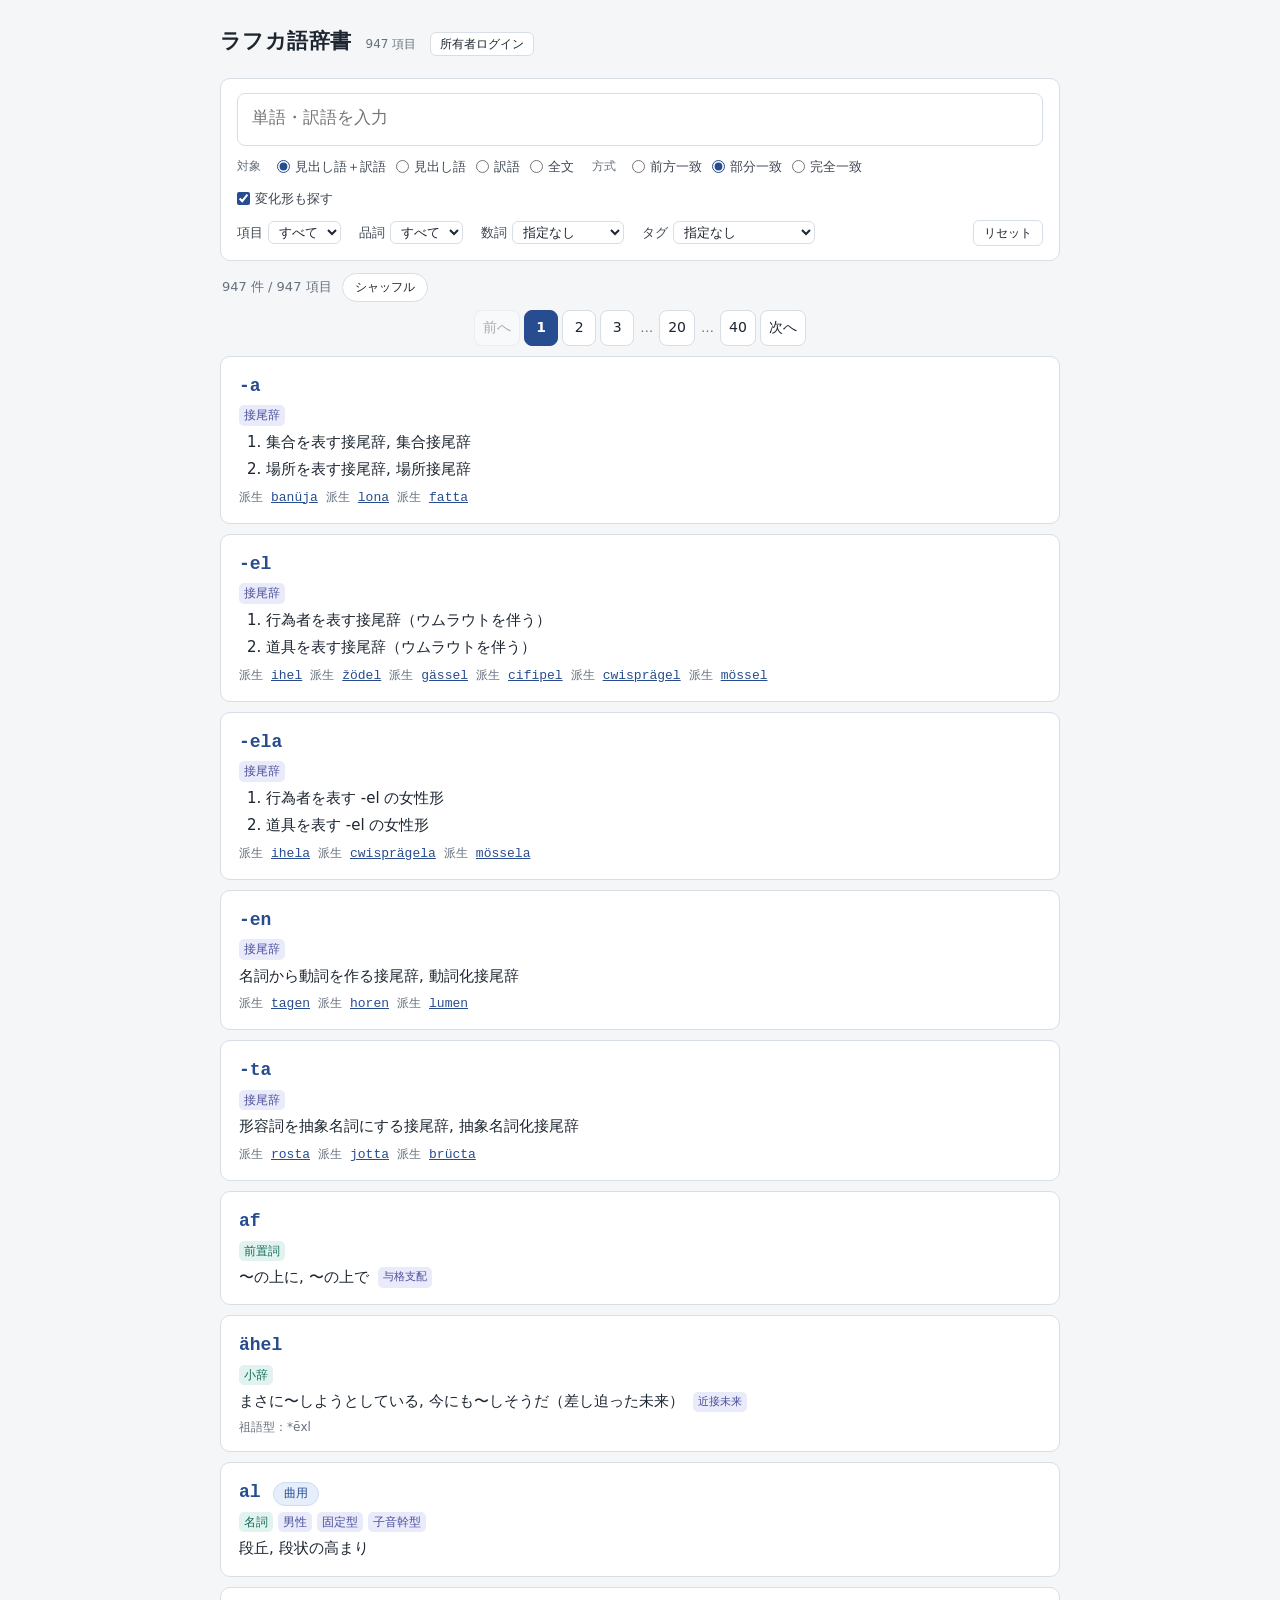
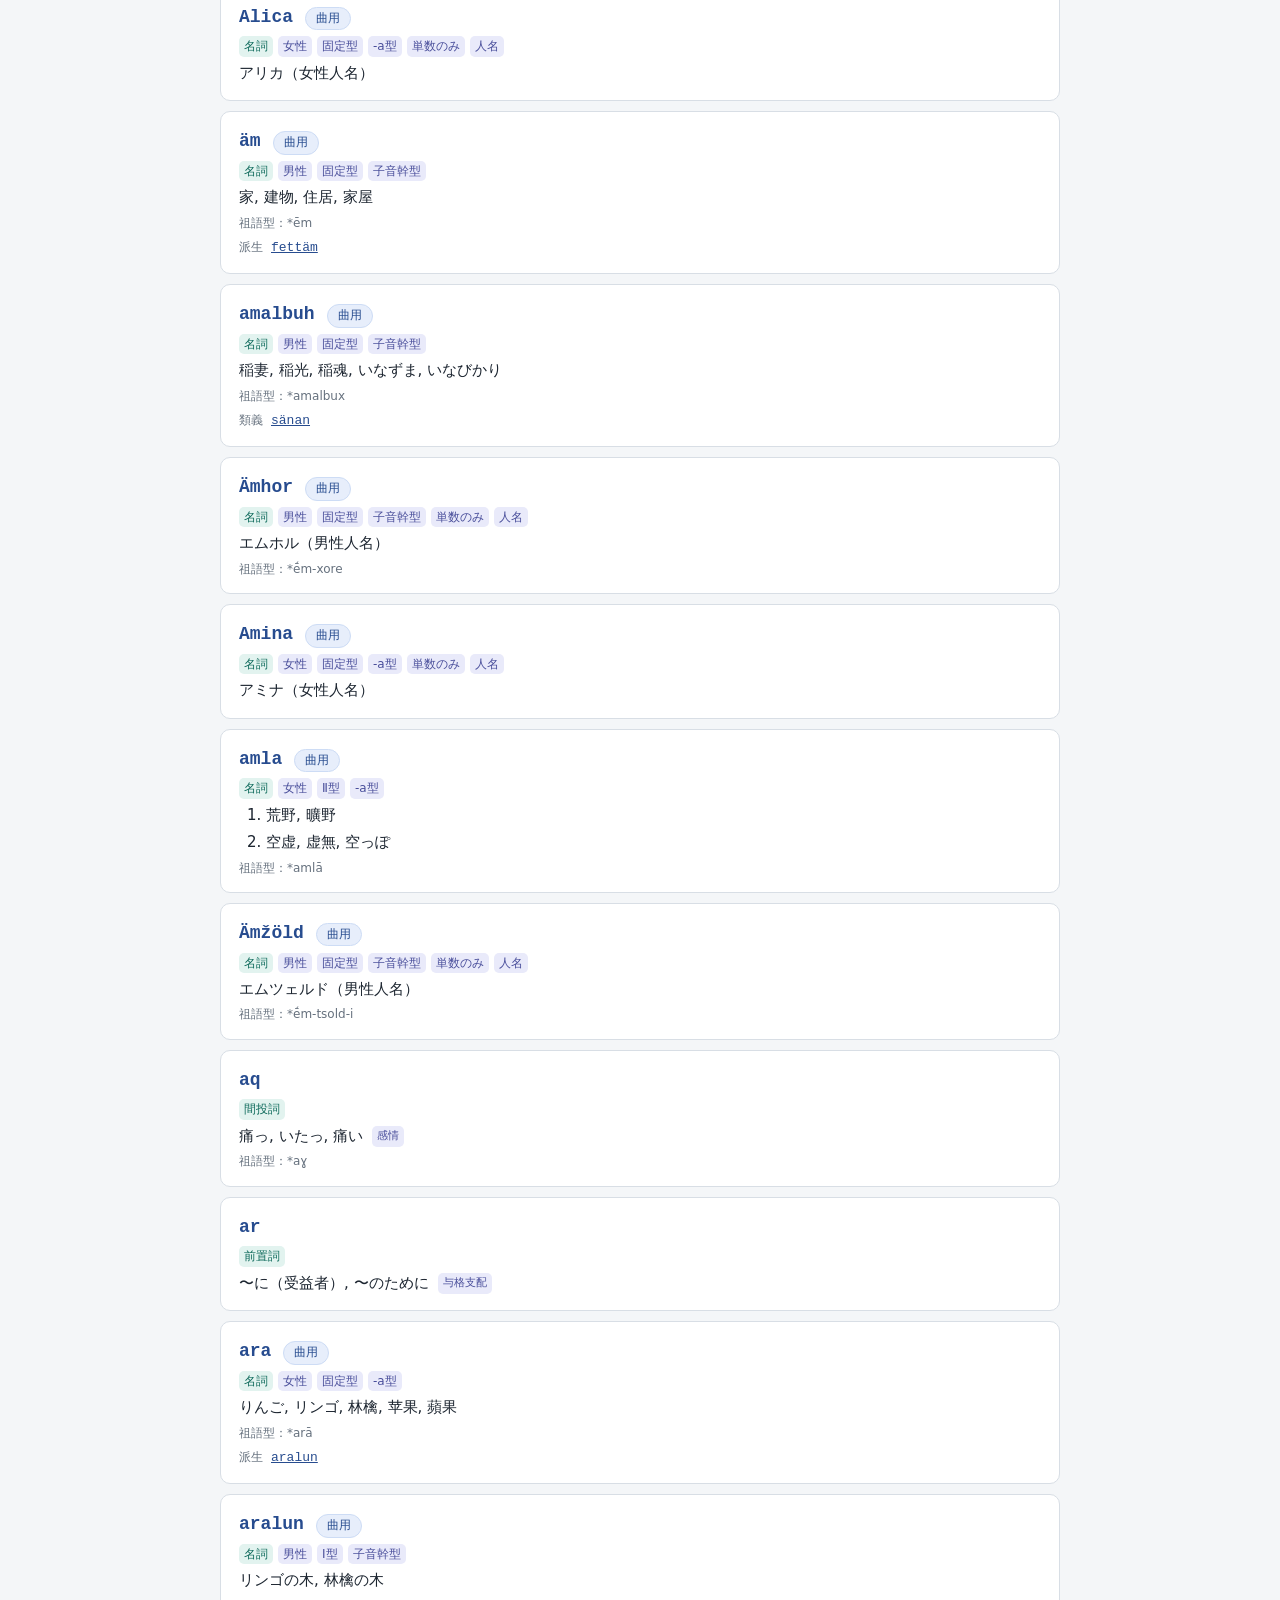
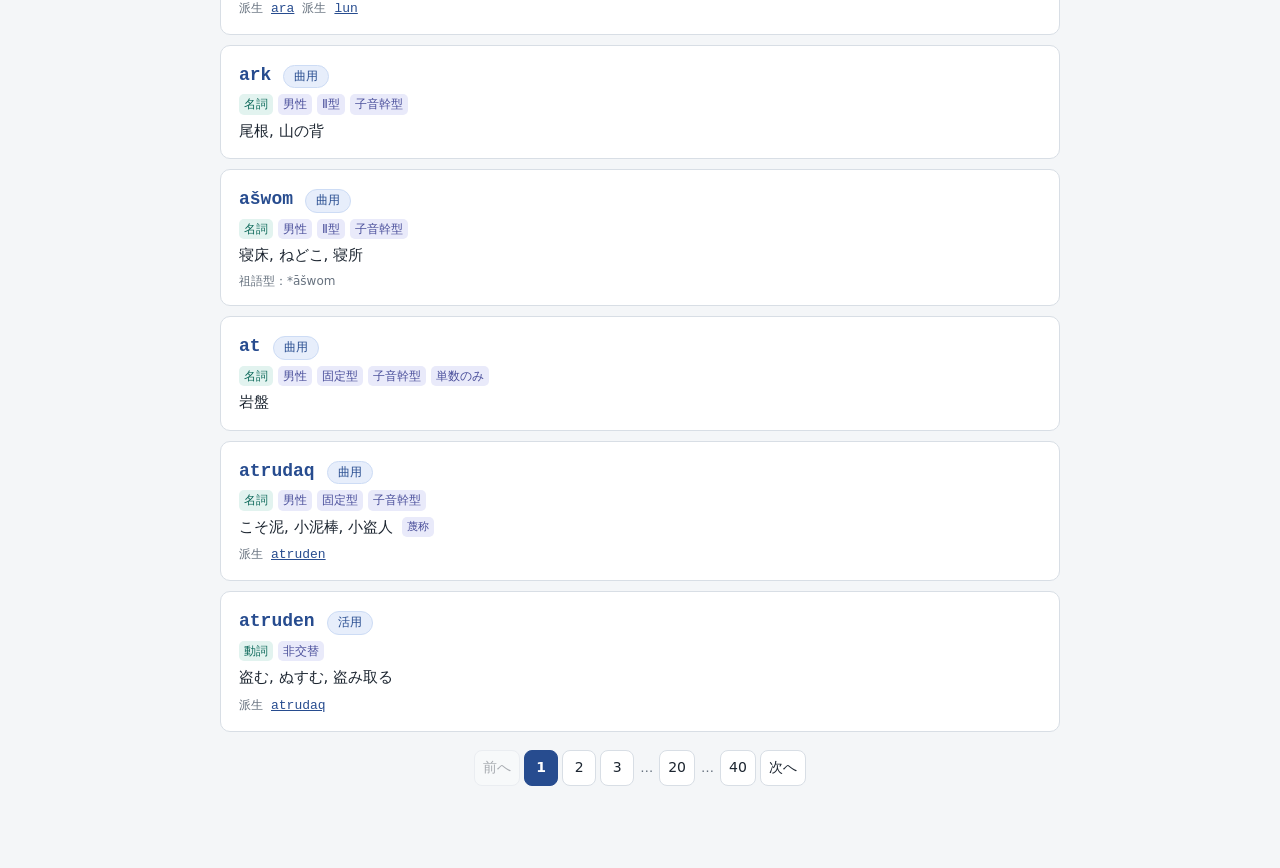
==== commit f0ad356b: "政治語彙の造語案第3版で採用した32項目を登録（古アルディア語からの文語借用9語を含む）。削除の取り消しでリンクを元の位置に戻す - 在来語：horen・hurad（王国、国号 Lafcan Hura" ====
--- a/index.html
+++ b/index.html
@@ -794,7 +794,7 @@
   </main>
   <noscript>検索と語形表の表示にはJavaScriptを有効にしてください。</noscript>
 </div>
-<script id="dictionary-data">const DATA = {"partsOfSpeech":["名詞","代名詞","動詞","形容詞","連体詞","副詞","前置詞","接続詞","小辞","間投詞"],"entries":[{"id":"15f28641a962375b","head":"-a","pos":"","kind":"接辞","numeralType":"","numberRestriction":"","meaning":"集合を表す接尾辞, 集合接尾辞\n場所を表す接尾辞, 場所接尾辞","tags":["接尾辞"],"gender":"","class":"","protoForms":[],"relations":[{"title":"派生","head":"banüja","id":"f06ee3d86d16df71"},{"title":"派生","head":"lona","id":"14972890d454d124"},{"title":"派生","head":"fatta","id":"b48f6d73fd53af82"}],"senseTags":[],"tables":[]},{"id":"3f10bbf80aafb26c","head":"-el","pos":"","kind":"接辞","numeralType":"","numberRestriction":"","meaning":"行為者を表す接尾辞（ウムラウトを伴う）\n道具を表す接尾辞（ウムラウトを伴う）","tags":["接尾辞"],"gender":"","class":"","protoForms":[],"relations":[{"title":"派生","head":"ihel","id":"01973c72e1f0da30"},{"title":"派生","head":"žödel","id":"0f4985c0d0f4e429"},{"title":"派生","head":"gässel","id":"c159fe727e2372b6"},{"title":"派生","head":"cifipel","id":"75339c68048df859"},{"title":"派生","head":"cwisprägel","id":"e9687dd46f8fd589"},{"title":"派生","head":"mössel","id":"4f2d0b80cc97f2c5"}],"senseTags":[],"tables":[]},{"id":"26ae1ba4c255015d","head":"-ela","pos":"","kind":"接辞","numeralType":"","numberRestriction":"","meaning":"行為者を表す -el の女性形\n道具を表す -el の女性形","tags":["接尾辞"],"gender":"","class":"","protoForms":[],"relations":[{"title":"派生","head":"ihela","id":"12c9228c8b983745"},{"title":"派生","head":"cwisprägela","id":"d6ecd25d1b32edbb"},{"title":"派生","head":"mössela","id":"77eafa7f79fbac4a"}],"senseTags":[],"tables":[]},{"id":"b64df55cb77c185e","head":"-en","pos":"","kind":"接辞","numeralType":"","numberRestriction":"","meaning":"名詞から動詞を作る接尾辞, 動詞化接尾辞","tags":["接尾辞"],"gender":"","class":"","protoForms":[],"relations":[{"title":"派生","head":"tagen","id":"2887a986f74d8550"}],"senseTags":[],"tables":[]},{"id":"879826555bd03286","head":"-ta","pos":"","kind":"接辞","numeralType":"","numberRestriction":"","meaning":"形容詞を抽象名詞にする接尾辞, 抽象名詞化接尾辞","tags":["接尾辞"],"gender":"","class":"","protoForms":[],"relations":[{"title":"派生","head":"rosta","id":"5667f45ff712e306"},{"title":"派生","head":"jotta","id":"6af8245c60ae0785"},{"title":"派生","id":"340f5f311e35d48e","head":"brücta"}],"senseTags":[],"tables":[]},{"id":"531575f4b132cf4e","head":"af","pos":"前置詞","kind":"単語","numeralType":"","numberRestriction":"","meaning":"〜の上に, 〜の上で","tags":["前置詞"],"gender":"","class":"","protoForms":[],"relations":[],"senseTags":[{"meaning":"〜の上に, 〜の上で","tags":["与格支配"]}],"tables":[]},{"id":"5aa5a851bfd23be2","head":"ähel","pos":"小辞","kind":"単語","numeralType":"","numberRestriction":"","meaning":"まさに〜しようとしている, 今にも〜しそうだ（差し迫った未来）","tags":["小辞"],"gender":"","class":"","protoForms":["*ēxl"],"relations":[],"senseTags":[{"meaning":"まさに〜しようとしている, 今にも〜しそうだ（差し迫った未来）","tags":["近接未来"]}],"tables":[]},{"id":"e997f661d14137da","head":"al","pos":"名詞","kind":"単語","numeralType":"","numberRestriction":"","meaning":"段丘, 段状の高まり","tags":["名詞","男性","固定型","子音幹型"],"gender":"M","class":"固定型","protoForms":[],"relations":[],"tables":[{"title":"曲用","columns":["単数","複数"],"rows":[{"label":"主格","cells":[{"label":"単数主格","value":"al"},{"label":"複数主格","value":"ales"}]},{"label":"属格","cells":[{"label":"単数属格","value":"alen"},{"label":"複数属格","value":"alens"}]},{"label":"与格","cells":[{"label":"単数与格","value":"äler"},{"label":"複数与格","value":"älers"}]},{"label":"奪格","cells":[{"label":"単数奪格","value":"alu"},{"label":"複数奪格","value":"alus"}]},{"label":"再帰格","cells":[{"label":"単数再帰格","value":"alel"},{"label":"複数再帰格","value":"alels"}]}]}]},{"id":"b9977f8bef158422","head":"Alica","pos":"名詞","kind":"単語","numeralType":"","numberRestriction":"singular","meaning":"アリカ（女性人名）","tags":["名詞","女性","固定型","-a型","単数のみ","人名"],"gender":"F","class":"固定型","protoForms":[],"relations":[],"senseTags":[],"tables":[{"title":"曲用","columns":["単数"],"rows":[{"label":"主格","cells":[{"label":"単数主格","value":"Alica"}]},{"label":"属格","cells":[{"label":"単数属格","value":"Alican"}]},{"label":"与格","cells":[{"label":"単数与格","value":"Alicar"}]},{"label":"奪格","cells":[{"label":"単数奪格","value":"Alico"}]},{"label":"再帰格","cells":[{"label":"単数再帰格","value":"Alical"}]}]}]},{"id":"fe0e6ddb5424190e","head":"äm","pos":"名詞","kind":"単語","numeralType":"","numberRestriction":"","meaning":"家, 建物, 住居, 家屋","tags":["名詞","男性","固定型","子音幹型"],"gender":"M","class":"固定型","protoForms":["*ēm"],"relations":[{"title":"派生","head":"fettäm","id":"94c718b2df03a305"}],"senseTags":[],"inflection":{"version":1,"settings":{"nounPattern":"auto"},"overrides":{},"omitted":[]},"tables":[{"title":"曲用","columns":["単数","複数"],"rows":[{"label":"主格","cells":[{"label":"単数主格","value":"äm"},{"label":"複数主格","value":"ämes"}]},{"label":"属格","cells":[{"label":"単数属格","value":"ämen"},{"label":"複数属格","value":"ämens"}]},{"label":"与格","cells":[{"label":"単数与格","value":"ämer"},{"label":"複数与格","value":"ämers"}]},{"label":"奪格","cells":[{"label":"単数奪格","value":"ämu"},{"label":"複数奪格","value":"ämus"}]},{"label":"再帰格","cells":[{"label":"単数再帰格","value":"ämel"},{"label":"複数再帰格","value":"ämels"}]}]}]},{"id":"75ef390c42e535d0","head":"amalbuh","pos":"名詞","kind":"単語","numeralType":"","numberRestriction":"","meaning":"稲妻, 稲光, 稲魂, いなずま, いなびかり","tags":["名詞","男性","固定型","子音幹型"],"gender":"M","class":"固定型","protoForms":["*amalbux"],"relations":[{"title":"類義","id":"c30d9cc890d927f4","head":"sänan"}],"senseTags":[],"inflection":{"version":1,"settings":{"nounPattern":"auto"},"overrides":{},"omitted":[]},"tables":[{"title":"曲用","columns":["単数","複数"],"rows":[{"label":"主格","cells":[{"label":"単数主格","value":"amalbuh"},{"label":"複数主格","value":"amalbuhes"}]},{"label":"属格","cells":[{"label":"単数属格","value":"amalbuhen"},{"label":"複数属格","value":"amalbuhens"}]},{"label":"与格","cells":[{"label":"単数与格","value":"amalbüher"},{"label":"複数与格","value":"amalbühers"}]},{"label":"奪格","cells":[{"label":"単数奪格","value":"amalbuhu"},{"label":"複数奪格","value":"amalbuhus"}]},{"label":"再帰格","cells":[{"label":"単数再帰格","value":"amalbuhel"},{"label":"複数再帰格","value":"amalbuhels"}]}]}]},{"id":"c1a2fcb1b36bff71","head":"Ämhor","pos":"名詞","kind":"単語","numeralType":"","numberRestriction":"singular","meaning":"エムホル（男性人名）","tags":["名詞","男性","固定型","子音幹型","単数のみ","人名"],"gender":"M","class":"固定型","protoForms":["*ḗm-xore"],"relations":[],"senseTags":[],"inflection":{"version":1,"settings":{"nounPattern":"auto"},"overrides":{},"omitted":[]},"tables":[{"title":"曲用","columns":["単数"],"rows":[{"label":"主格","cells":[{"label":"単数主格","value":"Ämhor"}]},{"label":"属格","cells":[{"label":"単数属格","value":"Ämhoren"}]},{"label":"与格","cells":[{"label":"単数与格","value":"Ämhörer"}]},{"label":"奪格","cells":[{"label":"単数奪格","value":"Ämhoru"}]},{"label":"再帰格","cells":[{"label":"単数再帰格","value":"Ämhorel"}]}]}]},{"id":"0629edf6c59c575b","head":"Amina","pos":"名詞","kind":"単語","numeralType":"","numberRestriction":"singular","meaning":"アミナ（女性人名）","tags":["名詞","女性","固定型","-a型","単数のみ","人名"],"gender":"F","class":"固定型","protoForms":[],"relations":[],"senseTags":[],"tables":[{"title":"曲用","columns":["単数"],"rows":[{"label":"主格","cells":[{"label":"単数主格","value":"Amina"}]},{"label":"属格","cells":[{"label":"単数属格","value":"Aminan"}]},{"label":"与格","cells":[{"label":"単数与格","value":"Aminar"}]},{"label":"奪格","cells":[{"label":"単数奪格","value":"Amino"}]},{"label":"再帰格","cells":[{"label":"単数再帰格","value":"Aminal"}]}]}]},{"id":"3d057fda858f9b07","head":"amla","pos":"名詞","kind":"単語","numeralType":"","numberRestriction":"","meaning":"荒野, 曠野\n空虚, 虚無, 空っぽ","tags":["名詞","女性","Ⅱ型","-a型"],"gender":"F","class":"Ⅱ型","protoForms":["*amlā"],"relations":[],"senseTags":[],"inflection":{"version":1,"settings":{"nounPattern":"auto","obliqueStem":"eml"},"overrides":{},"omitted":[]},"tables":[{"title":"曲用","columns":["単数","複数"],"rows":[{"label":"主格","cells":[{"label":"単数主格","value":"amla"},{"label":"複数主格","value":"emlas"}]},{"label":"属格","cells":[{"label":"単数属格","value":"emlan"},{"label":"複数属格","value":"emlans"}]},{"label":"与格","cells":[{"label":"単数与格","value":"emlar"},{"label":"複数与格","value":"emlars"}]},{"label":"奪格","cells":[{"label":"単数奪格","value":"emlo"},{"label":"複数奪格","value":"emlos"}]},{"label":"再帰格","cells":[{"label":"単数再帰格","value":"emlal"},{"label":"複数再帰格","value":"emlals"}]}]}]},{"id":"bdc4621a258b0bab","head":"Ämžöld","pos":"名詞","kind":"単語","numeralType":"","numberRestriction":"singular","meaning":"エムツェルド（男性人名）","tags":["名詞","男性","固定型","子音幹型","単数のみ","人名"],"gender":"M","class":"固定型","protoForms":["*ḗm-tsold-i"],"relations":[],"senseTags":[],"inflection":{"version":1,"settings":{"nounPattern":"auto"},"overrides":{},"omitted":[]},"tables":[{"title":"曲用","columns":["単数"],"rows":[{"label":"主格","cells":[{"label":"単数主格","value":"Ämžöld"}]},{"label":"属格","cells":[{"label":"単数属格","value":"Ämžölden"}]},{"label":"与格","cells":[{"label":"単数与格","value":"Ämžölder"}]},{"label":"奪格","cells":[{"label":"単数奪格","value":"Ämžöldu"}]},{"label":"再帰格","cells":[{"label":"単数再帰格","value":"Ämžöldel"}]}]}]},{"id":"9743f43978180060","head":"aq","pos":"間投詞","kind":"単語","numeralType":"","numberRestriction":"","meaning":"痛っ, いたっ, 痛い","tags":["間投詞"],"gender":"","class":"","protoForms":["*aɣ"],"relations":[],"senseTags":[{"meaning":"痛っ, いたっ, 痛い","tags":["感情"]}],"tables":[]},{"id":"b272cd98baf37f04","head":"ar","pos":"前置詞","kind":"単語","numeralType":"","numberRestriction":"","meaning":"〜に（受益者）, 〜のために","tags":["前置詞"],"gender":"","class":"","protoForms":[],"relations":[],"senseTags":[{"meaning":"〜に（受益者）, 〜のために","tags":["与格支配"]}],"tables":[]},{"id":"a147e6e223425f14","head":"ara","pos":"名詞","kind":"単語","numeralType":"","numberRestriction":"","meaning":"りんご, リンゴ, 林檎, 苹果, 蘋果","tags":["名詞","女性","固定型","-a型"],"gender":"F","class":"固定型","protoForms":["*arā"],"relations":[{"title":"派生","id":"f4a34967a7fb8101","head":"aralun"}],"senseTags":[],"inflection":{"version":1,"settings":{"nounPattern":"auto"},"overrides":{},"omitted":[]},"tables":[{"title":"曲用","columns":["単数","複数"],"rows":[{"label":"主格","cells":[{"label":"単数主格","value":"ara"},{"label":"複数主格","value":"aras"}]},{"label":"属格","cells":[{"label":"単数属格","value":"aran"},{"label":"複数属格","value":"arans"}]},{"label":"与格","cells":[{"label":"単数与格","value":"arar"},{"label":"複数与格","value":"arars"}]},{"label":"奪格","cells":[{"label":"単数奪格","value":"aro"},{"label":"複数奪格","value":"aros"}]},{"label":"再帰格","cells":[{"label":"単数再帰格","value":"aral"},{"label":"複数再帰格","value":"arals"}]}]}]},{"id":"f4a34967a7fb8101","head":"aralun","pos":"名詞","kind":"単語","numeralType":"","numberRestriction":"","meaning":"リンゴの木, 林檎の木","tags":["名詞","男性","Ⅰ型","子音幹型"],"gender":"M","class":"Ⅰ型","protoForms":[],"relations":[{"title":"派生","id":"a147e6e223425f14","head":"ara"},{"title":"派生","id":"dc7a77aaf2bb4e1b","head":"lun"}],"inflection":{"version":1,"settings":{"obliqueStem":"aralon","nounPattern":"auto"},"overrides":{},"omitted":[]},"tables":[{"title":"曲用","columns":["単数","複数"],"rows":[{"label":"主格","cells":[{"label":"単数主格","value":"aralun"},{"label":"複数主格","value":"aralones"}]},{"label":"属格","cells":[{"label":"単数属格","value":"aralonen"},{"label":"複数属格","value":"aralonens"}]},{"label":"与格","cells":[{"label":"単数与格","value":"aralöner"},{"label":"複数与格","value":"aralöners"}]},{"label":"奪格","cells":[{"label":"単数奪格","value":"aralonu"},{"label":"複数奪格","value":"aralonus"}]},{"label":"再帰格","cells":[{"label":"単数再帰格","value":"aralonel"},{"label":"複数再帰格","value":"aralonels"}]}]}]},{"id":"14d962418c47e141","head":"ark","pos":"名詞","kind":"単語","numeralType":"","numberRestriction":"","meaning":"尾根, 山の背","tags":["名詞","男性","Ⅱ型","子音幹型"],"gender":"M","class":"Ⅱ型","protoForms":[],"relations":[],"tables":[{"title":"曲用","columns":["単数","複数"],"rows":[{"label":"主格","cells":[{"label":"単数主格","value":"ark"},{"label":"複数主格","value":"erces"}]},{"label":"属格","cells":[{"label":"単数属格","value":"ercen"},{"label":"複数属格","value":"ercens"}]},{"label":"与格","cells":[{"label":"単数与格","value":"ercer"},{"label":"複数与格","value":"ercers"}]},{"label":"奪格","cells":[{"label":"単数奪格","value":"ercu"},{"label":"複数奪格","value":"ercus"}]},{"label":"再帰格","cells":[{"label":"単数再帰格","value":"ercel"},{"label":"複数再帰格","value":"ercels"}]}]}]},{"id":"b66becc88be1ad53","head":"ašwom","pos":"名詞","kind":"単語","numeralType":"","numberRestriction":"","meaning":"寝床, ねどこ, 寝所","tags":["名詞","男性","Ⅱ型","子音幹型"],"gender":"M","class":"Ⅱ型","protoForms":["*āšwom"],"relations":[],"senseTags":[],"tables":[{"title":"曲用","columns":["単数","複数"],"rows":[{"label":"主格","cells":[{"label":"単数主格","value":"ašwom"},{"label":"複数主格","value":"ašwumes"}]},{"label":"属格","cells":[{"label":"単数属格","value":"ašwumen"},{"label":"複数属格","value":"ašwumens"}]},{"label":"与格","cells":[{"label":"単数与格","value":"ašwümer"},{"label":"複数与格","value":"ašwümers"}]},{"label":"奪格","cells":[{"label":"単数奪格","value":"ašwumu"},{"label":"複数奪格","value":"ašwumus"}]},{"label":"再帰格","cells":[{"label":"単数再帰格","value":"ašwumel"},{"label":"複数再帰格","value":"ašwumels"}]}]}]},{"id":"d02801a311f3d35d","head":"at","pos":"名詞","kind":"単語","numeralType":"","numberRestriction":"singular","meaning":"岩盤","tags":["名詞","男性","固定型","子音幹型","単数のみ"],"gender":"M","class":"固定型","protoForms":[],"relations":[],"tables":[{"title":"曲用","columns":["単数"],"rows":[{"label":"主格","cells":[{"label":"単数主格","value":"at"}]},{"label":"属格","cells":[{"label":"単数属格","value":"aten"}]},{"label":"与格","cells":[{"label":"単数与格","value":"äter"}]},{"label":"奪格","cells":[{"label":"単数奪格","value":"atu"}]},{"label":"再帰格","cells":[{"label":"単数再帰格","value":"atel"}]}]}]},{"id":"ae0b90c8b35c059b","head":"atrudaq","pos":"名詞","kind":"単語","numeralType":"","numberRestriction":"","meaning":"こそ泥, 小泥棒, 小盗人","tags":["名詞","男性","固定型","子音幹型"],"gender":"M","class":"固定型","protoForms":[],"relations":[{"title":"派生","head":"atruden","id":"b80dde3e5d8a93c2"}],"senseTags":[{"meaning":"こそ泥, 小泥棒, 小盗人","tags":["蔑称"]}],"tables":[{"title":"曲用","columns":["単数","複数"],"rows":[{"label":"主格","cells":[{"label":"単数主格","value":"atrudaq"},{"label":"複数主格","value":"atrudaqes"}]},{"label":"属格","cells":[{"label":"単数属格","value":"atrudaqen"},{"l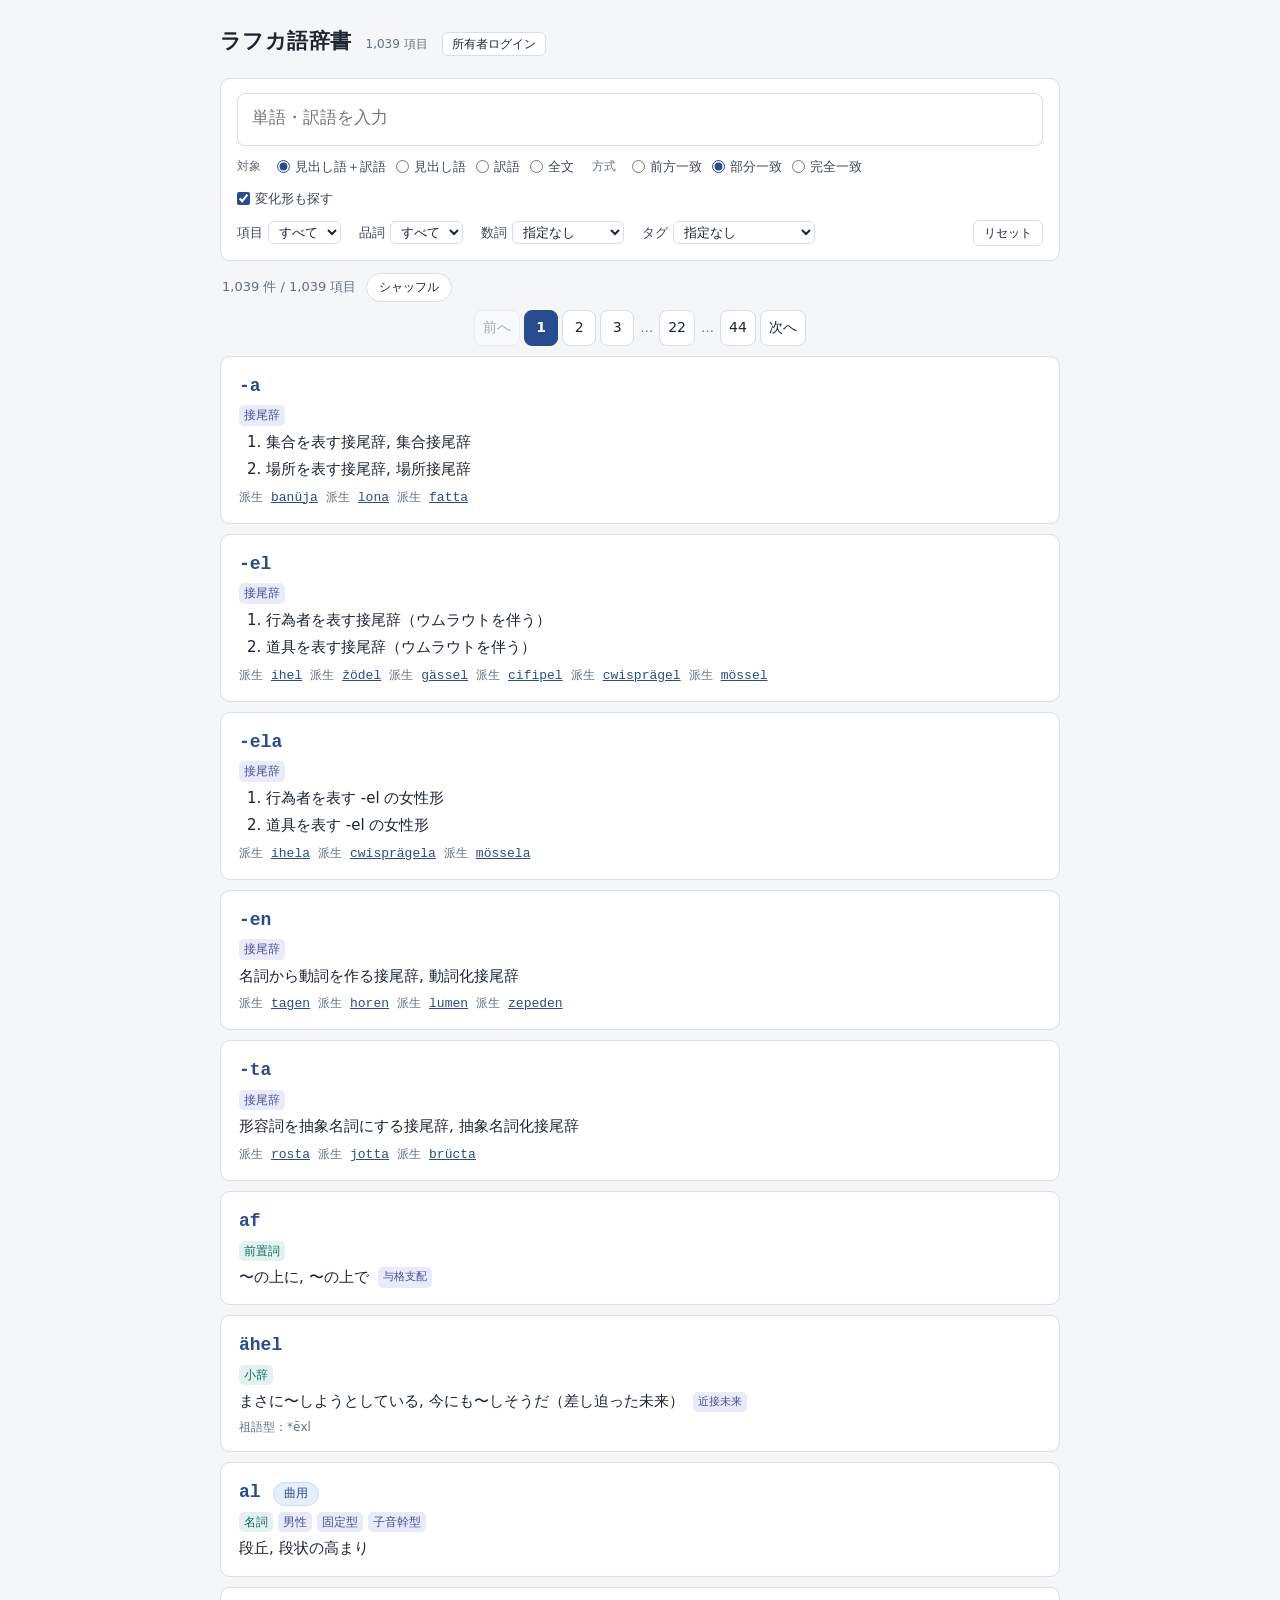
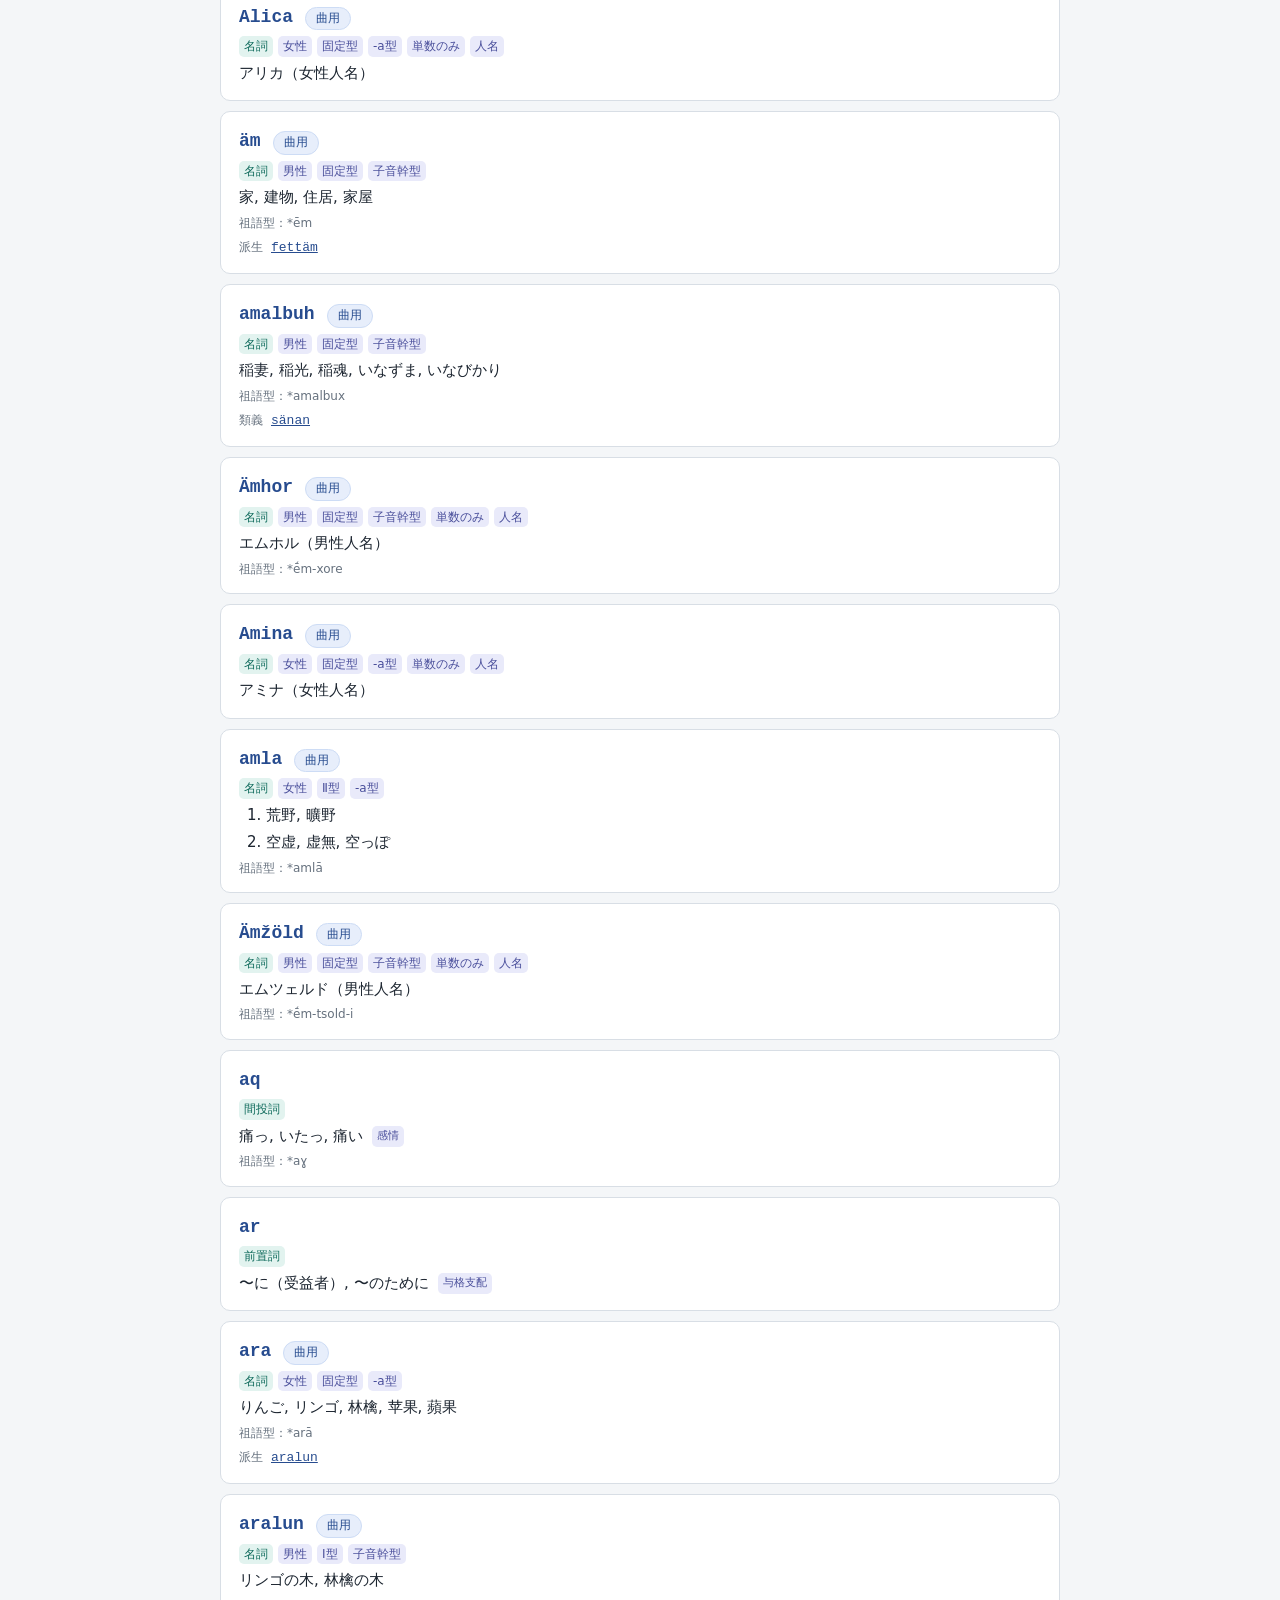
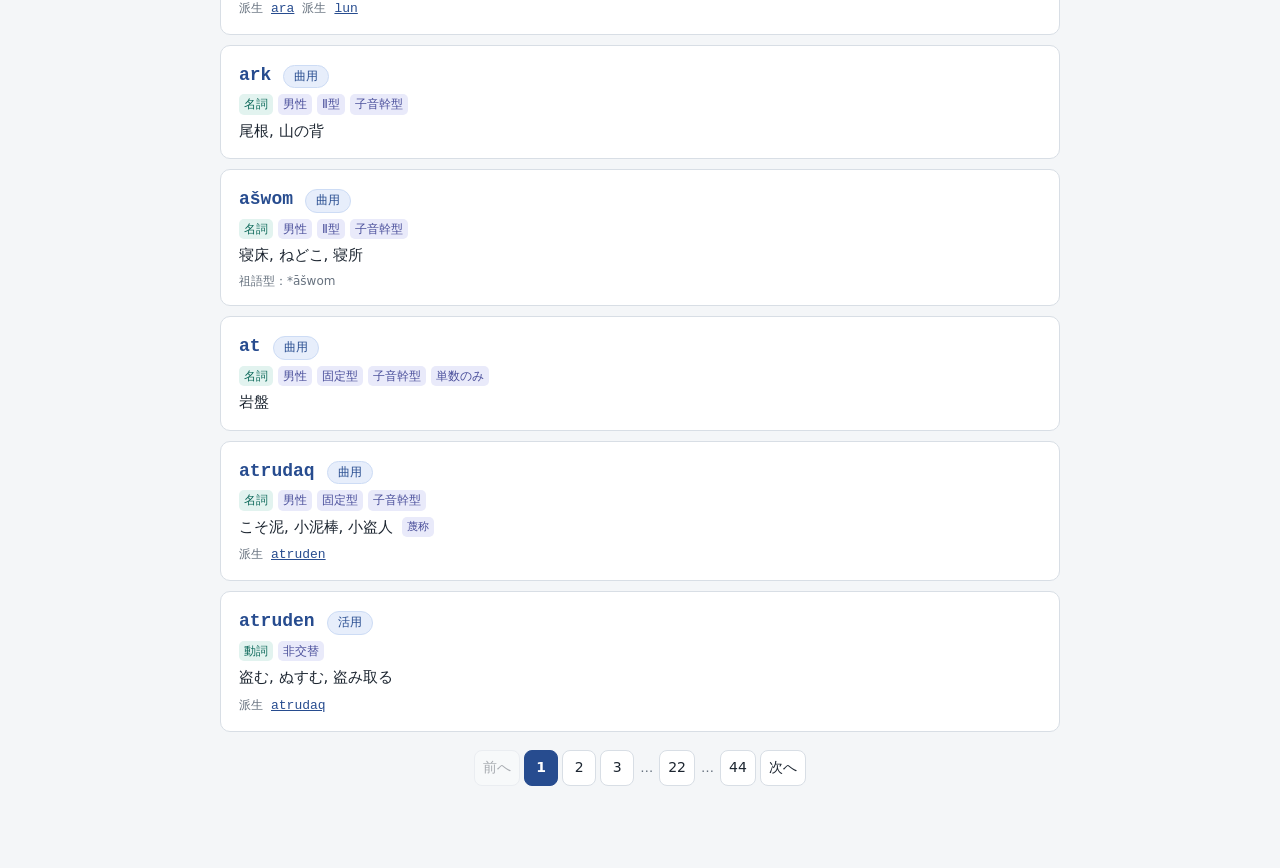
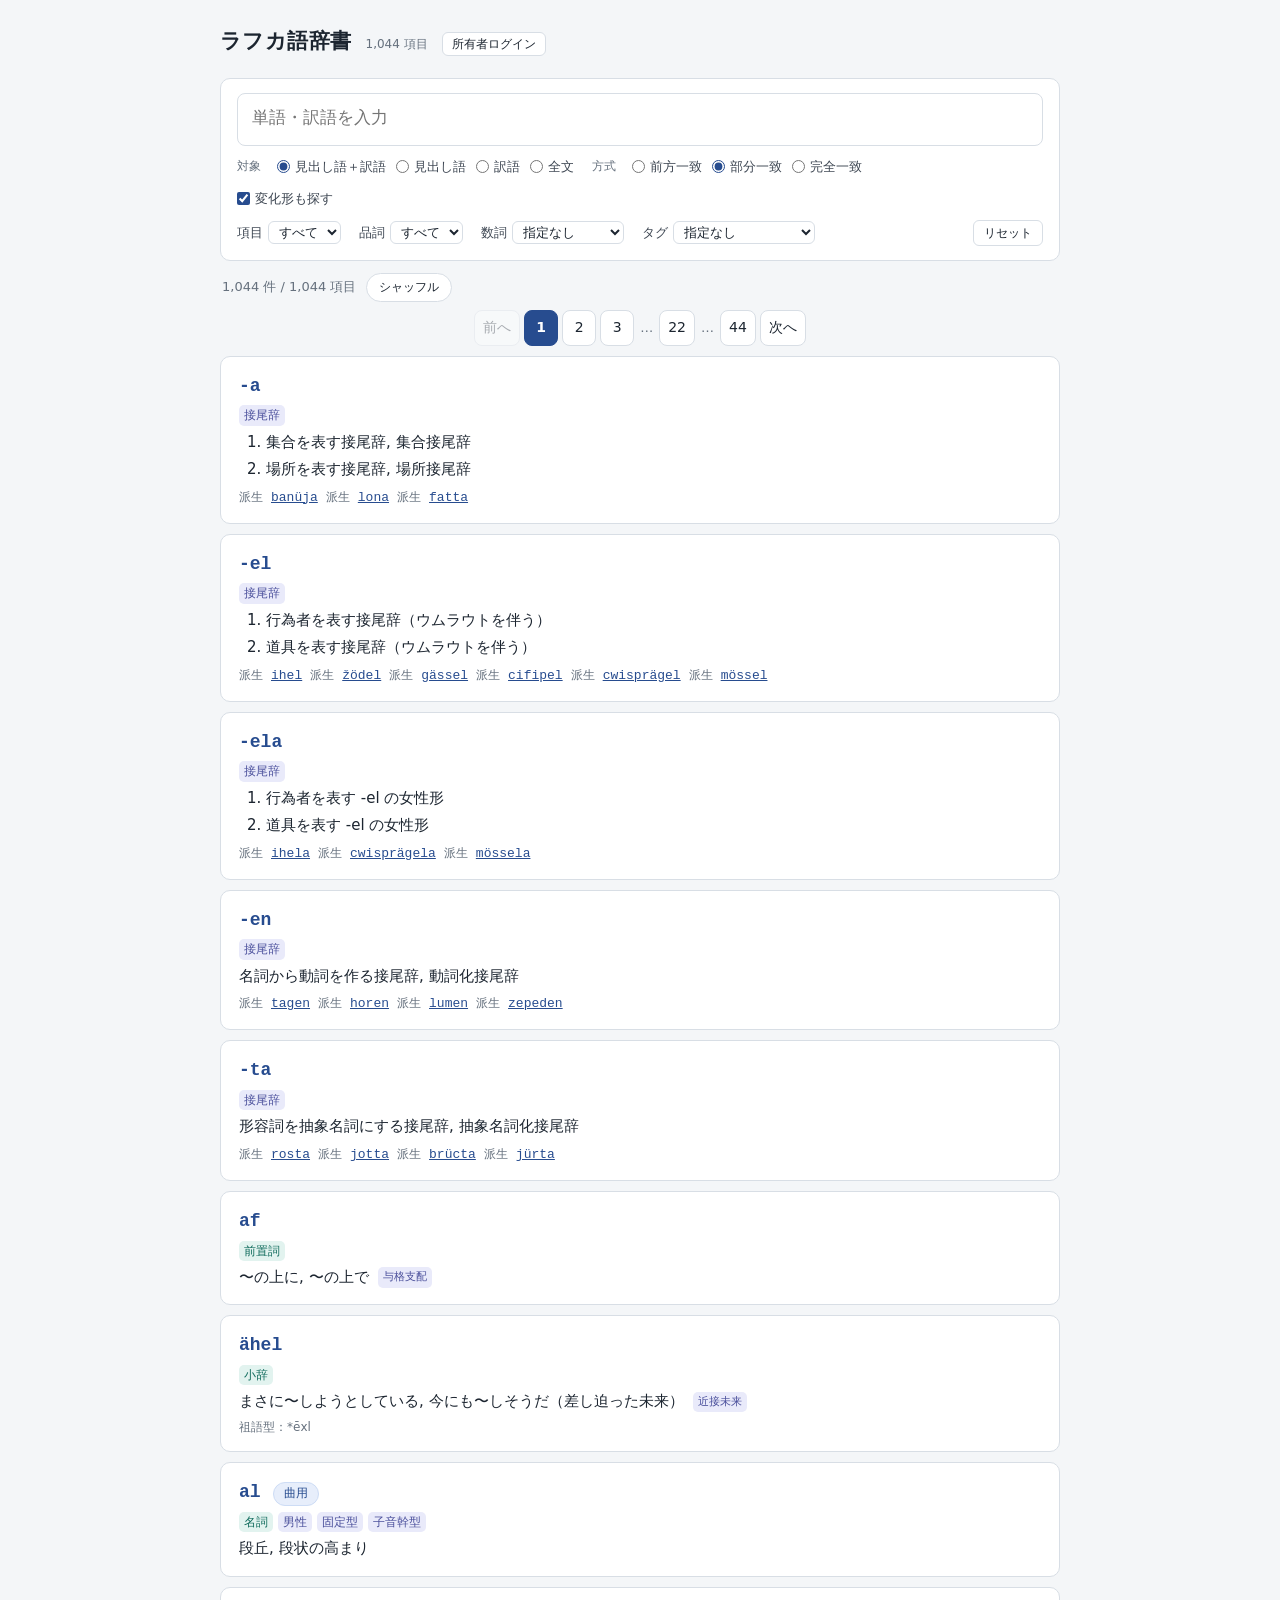
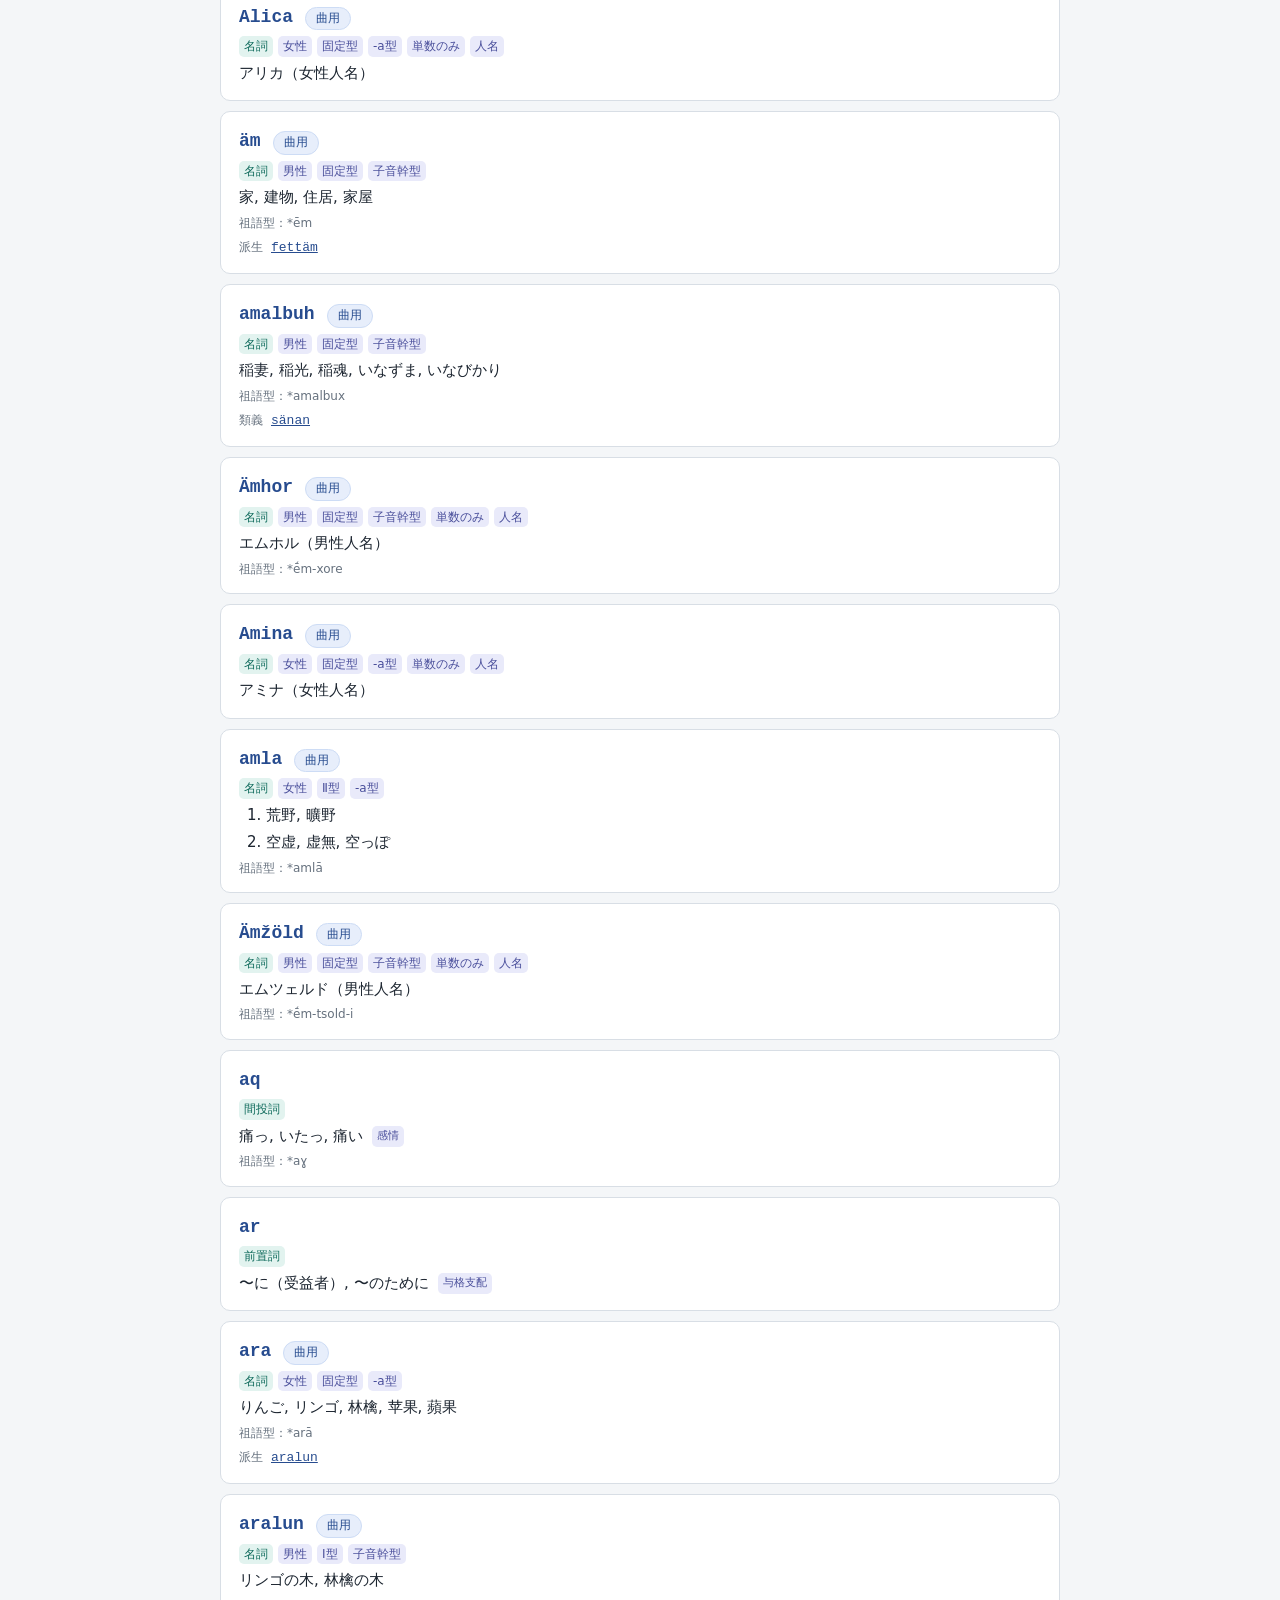
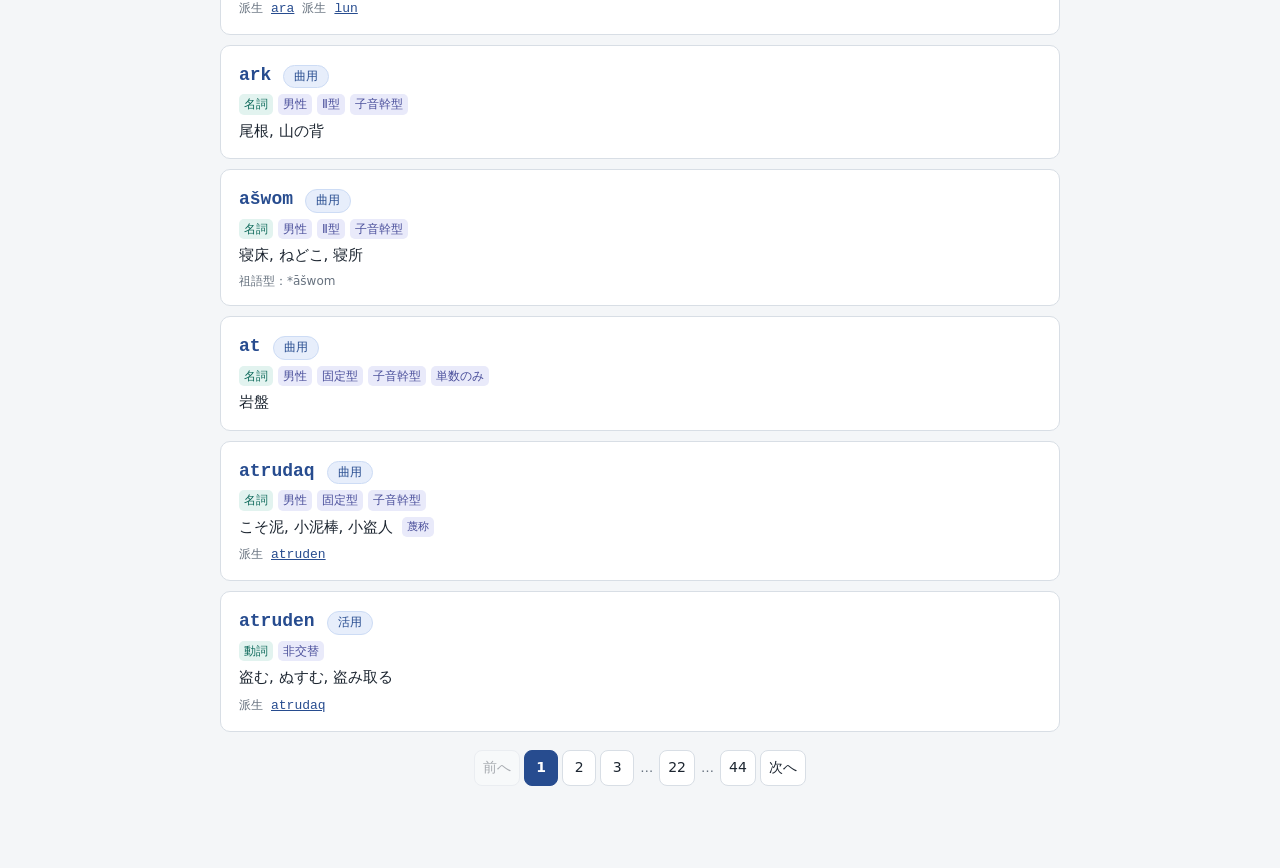
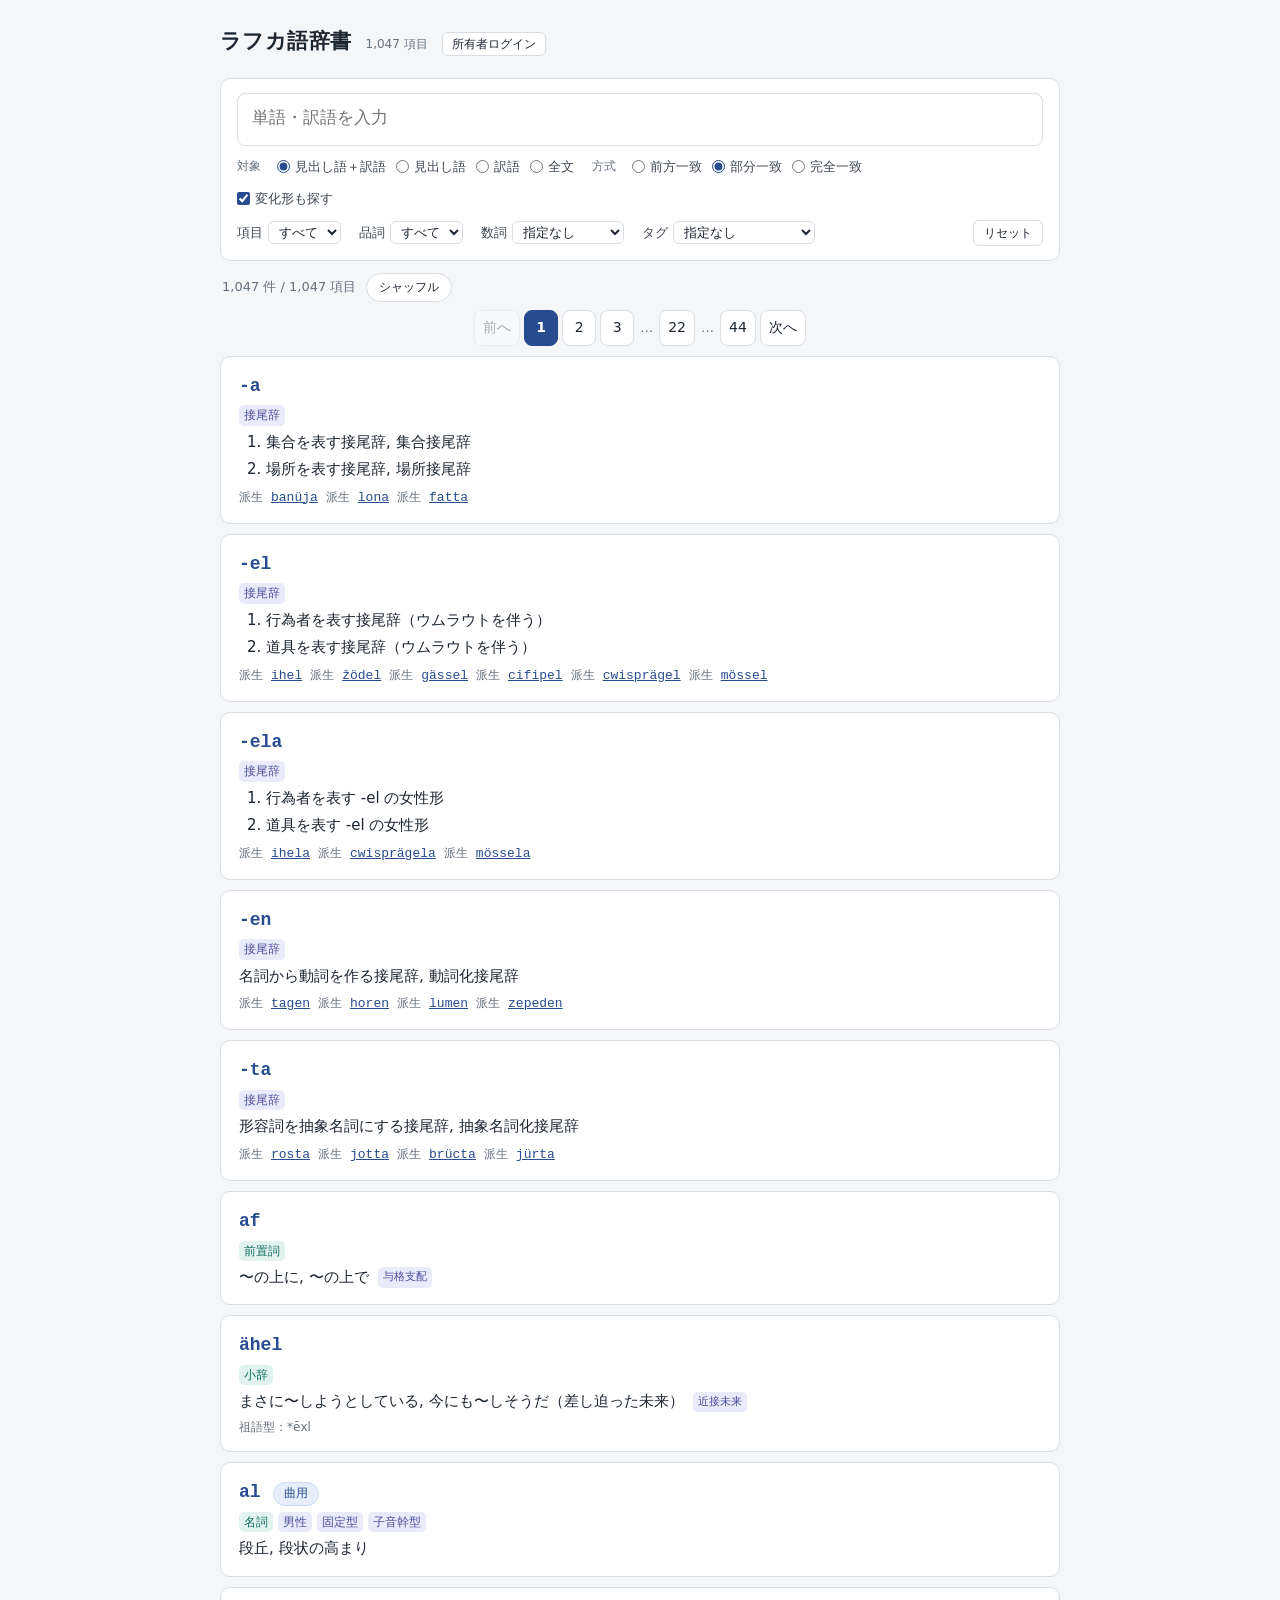
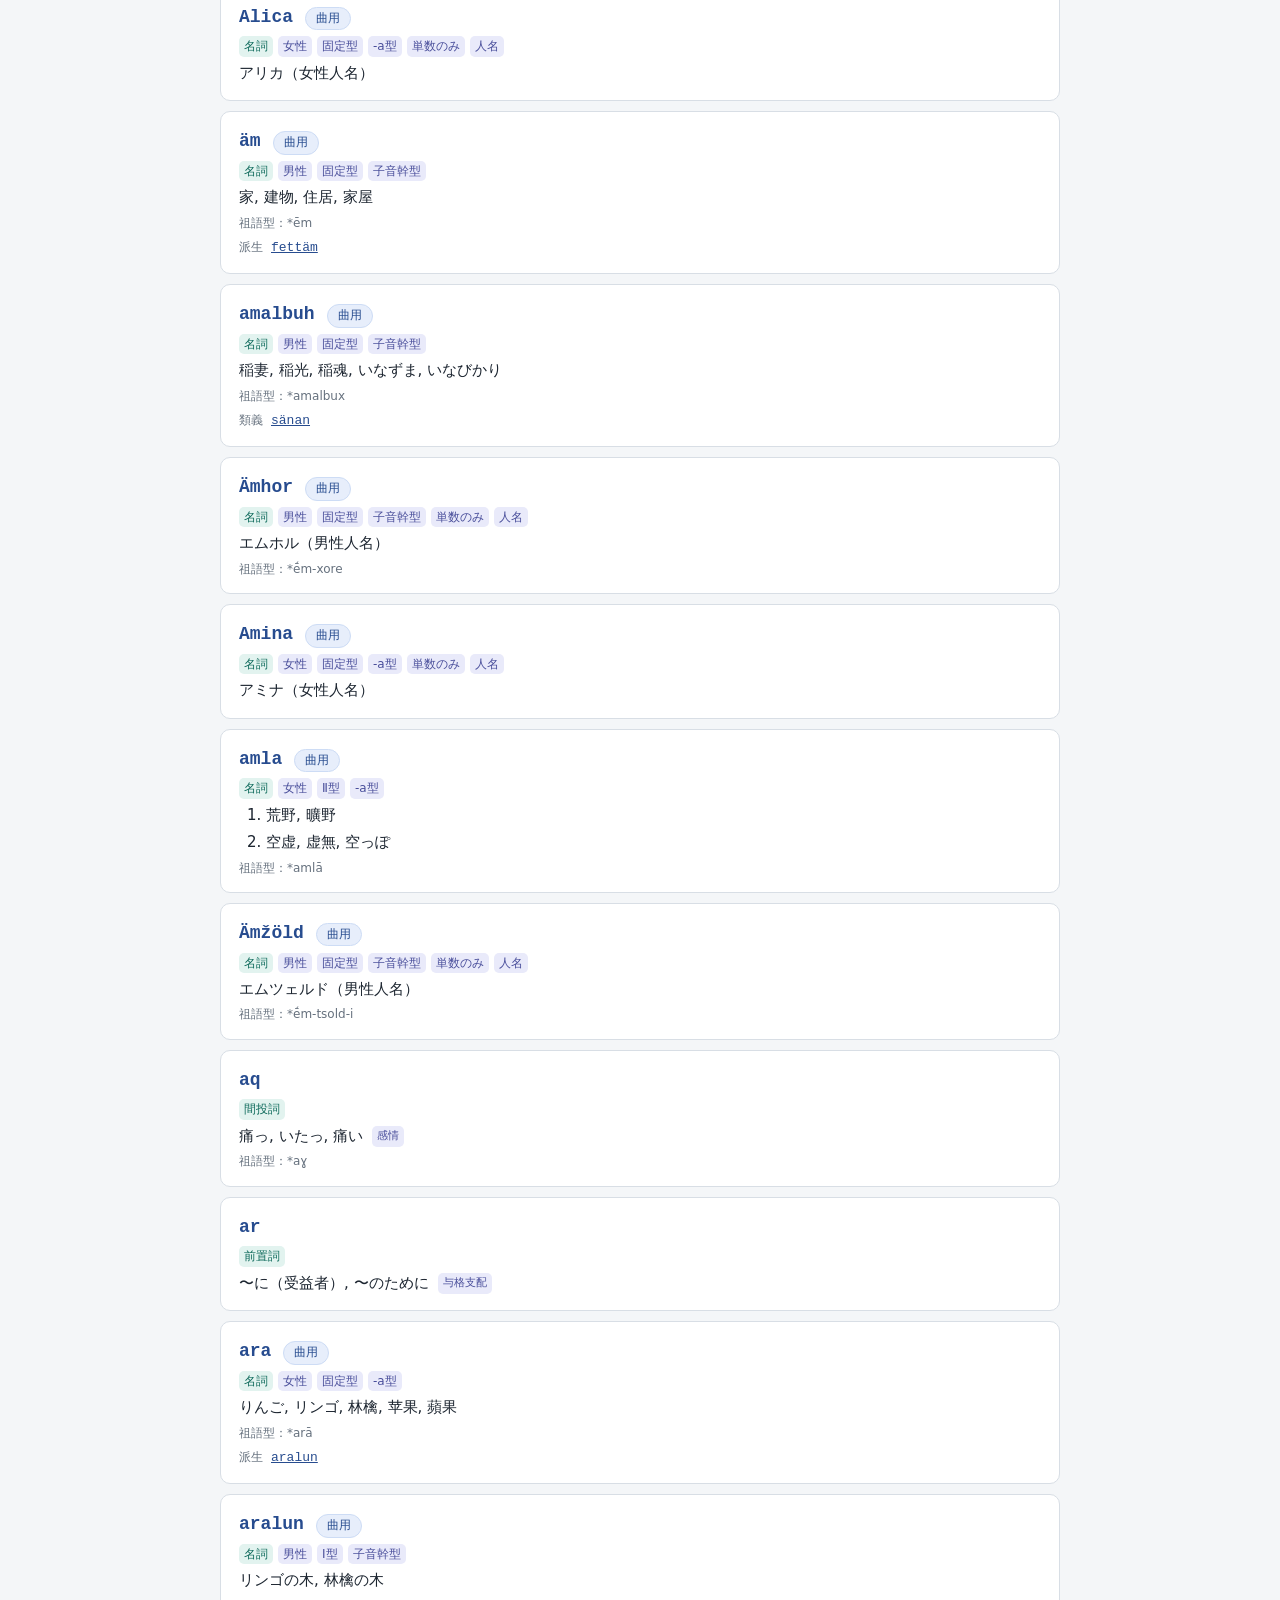
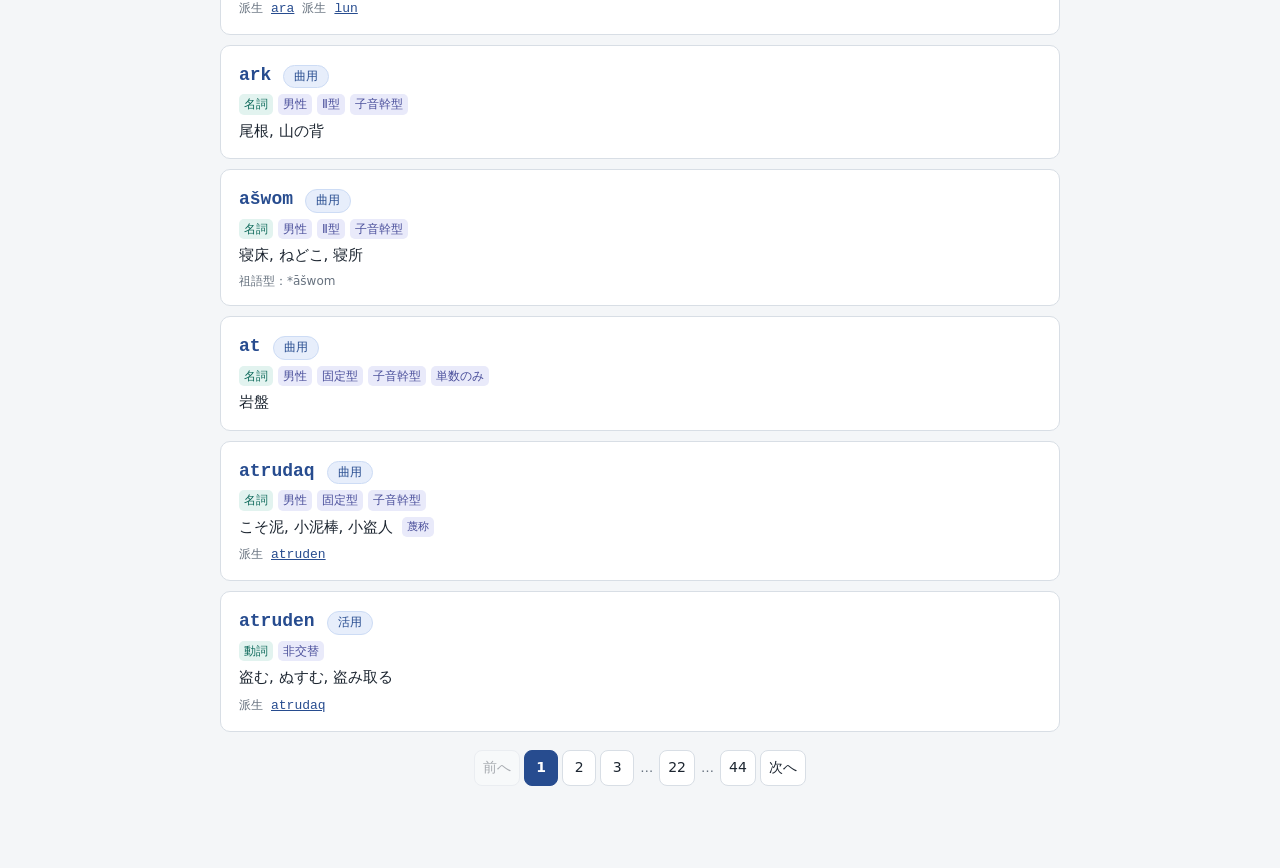
